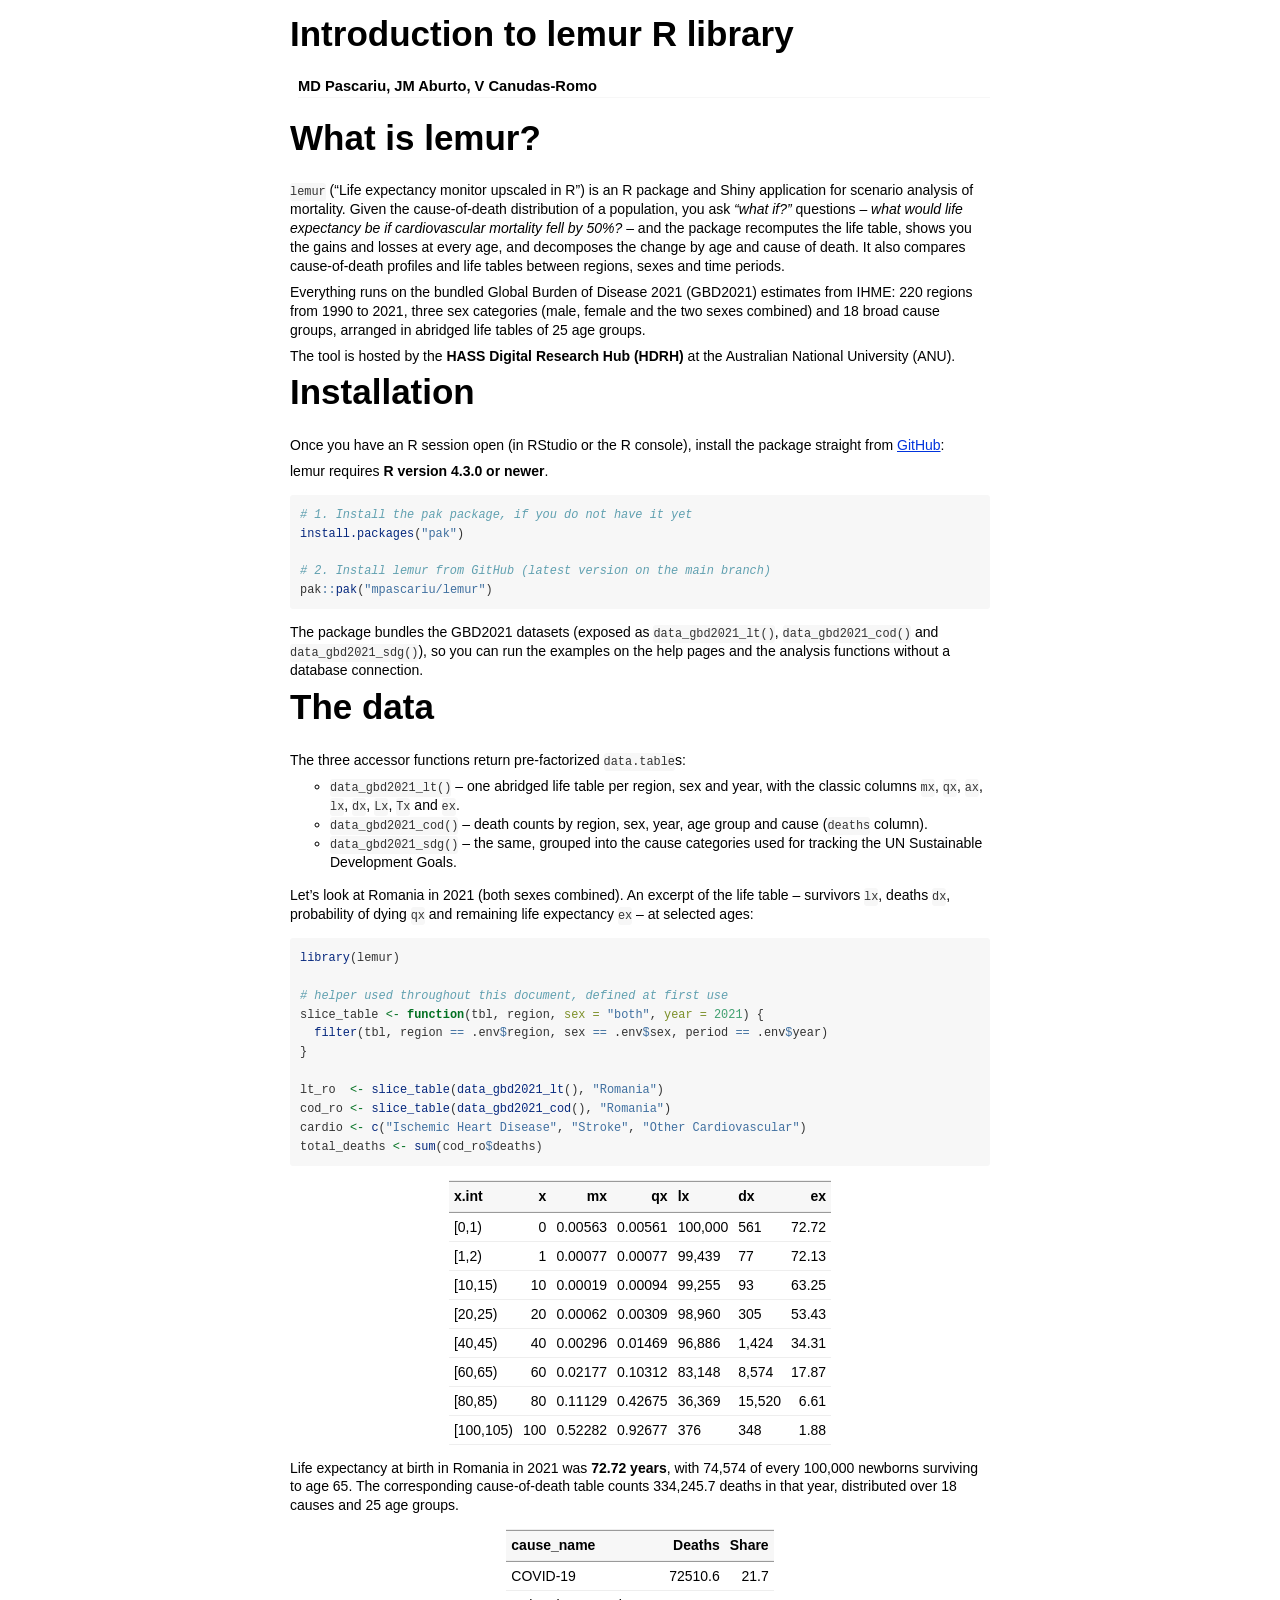
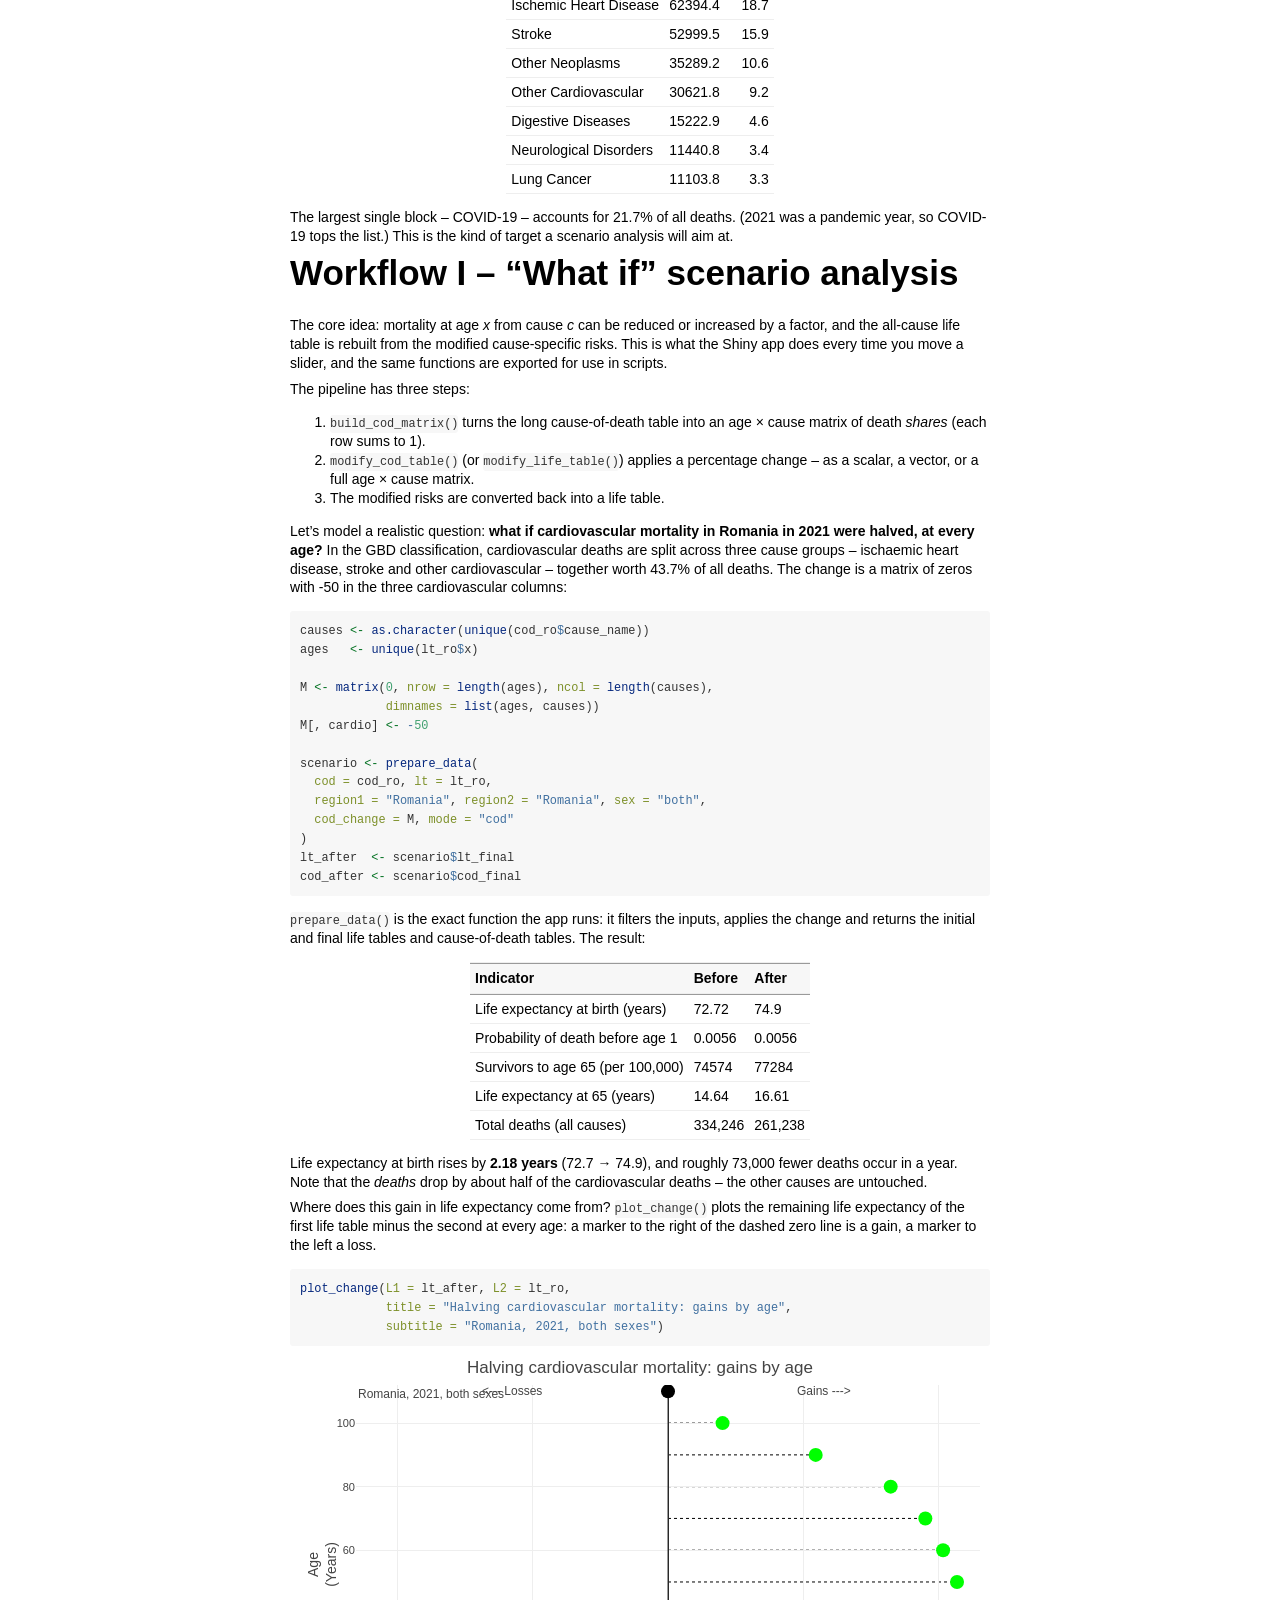
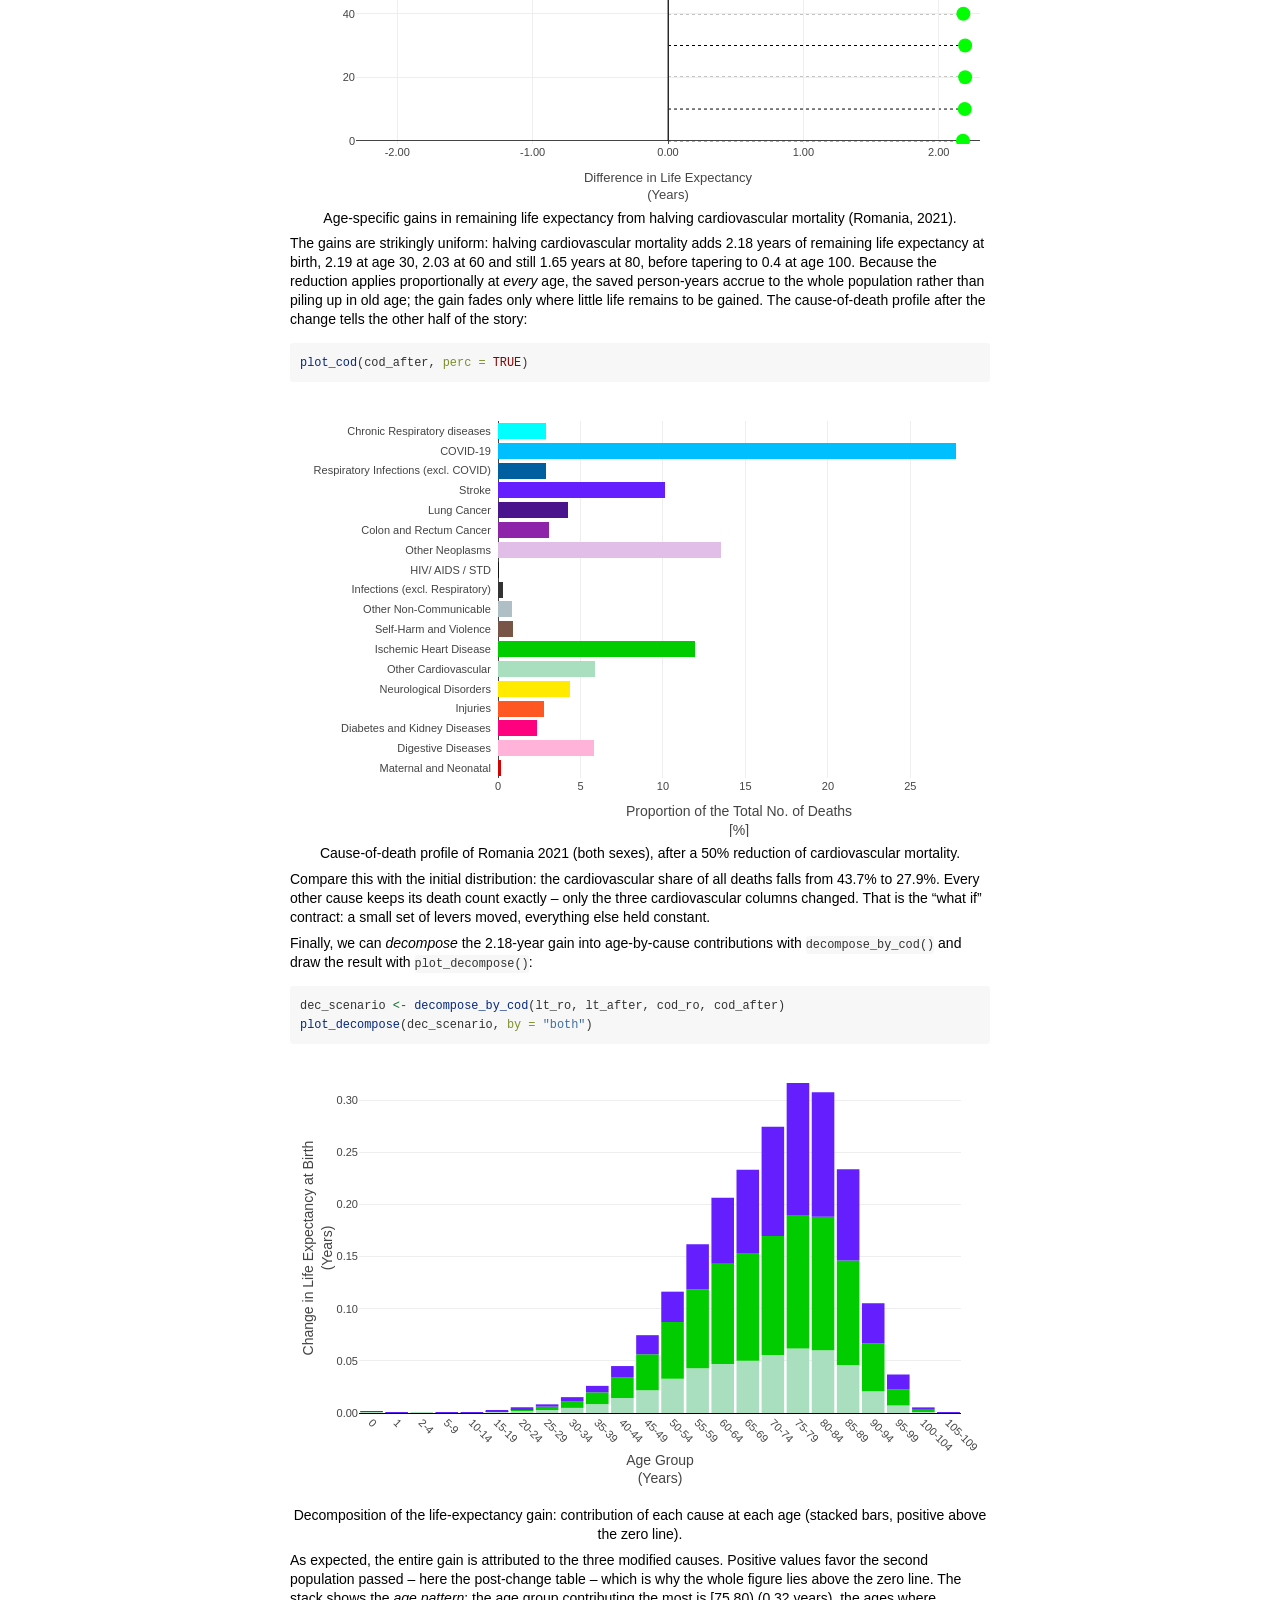
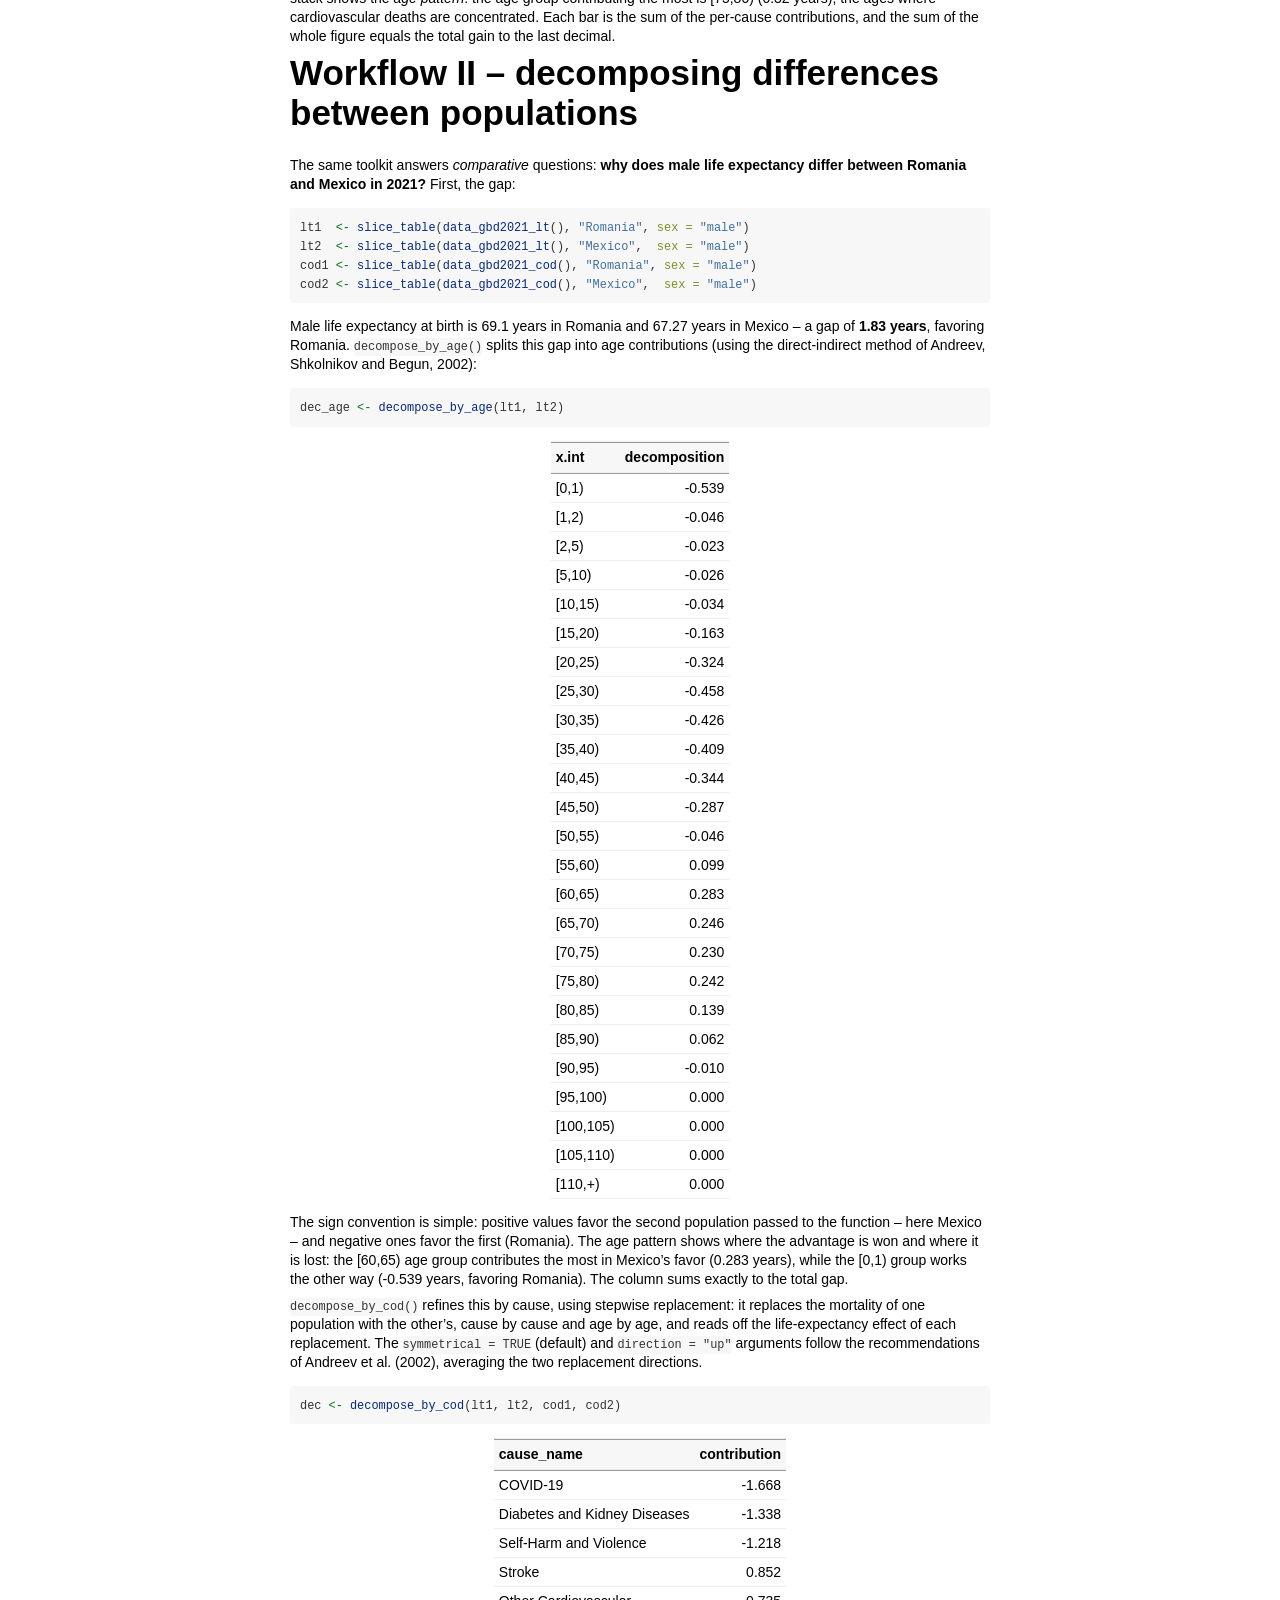
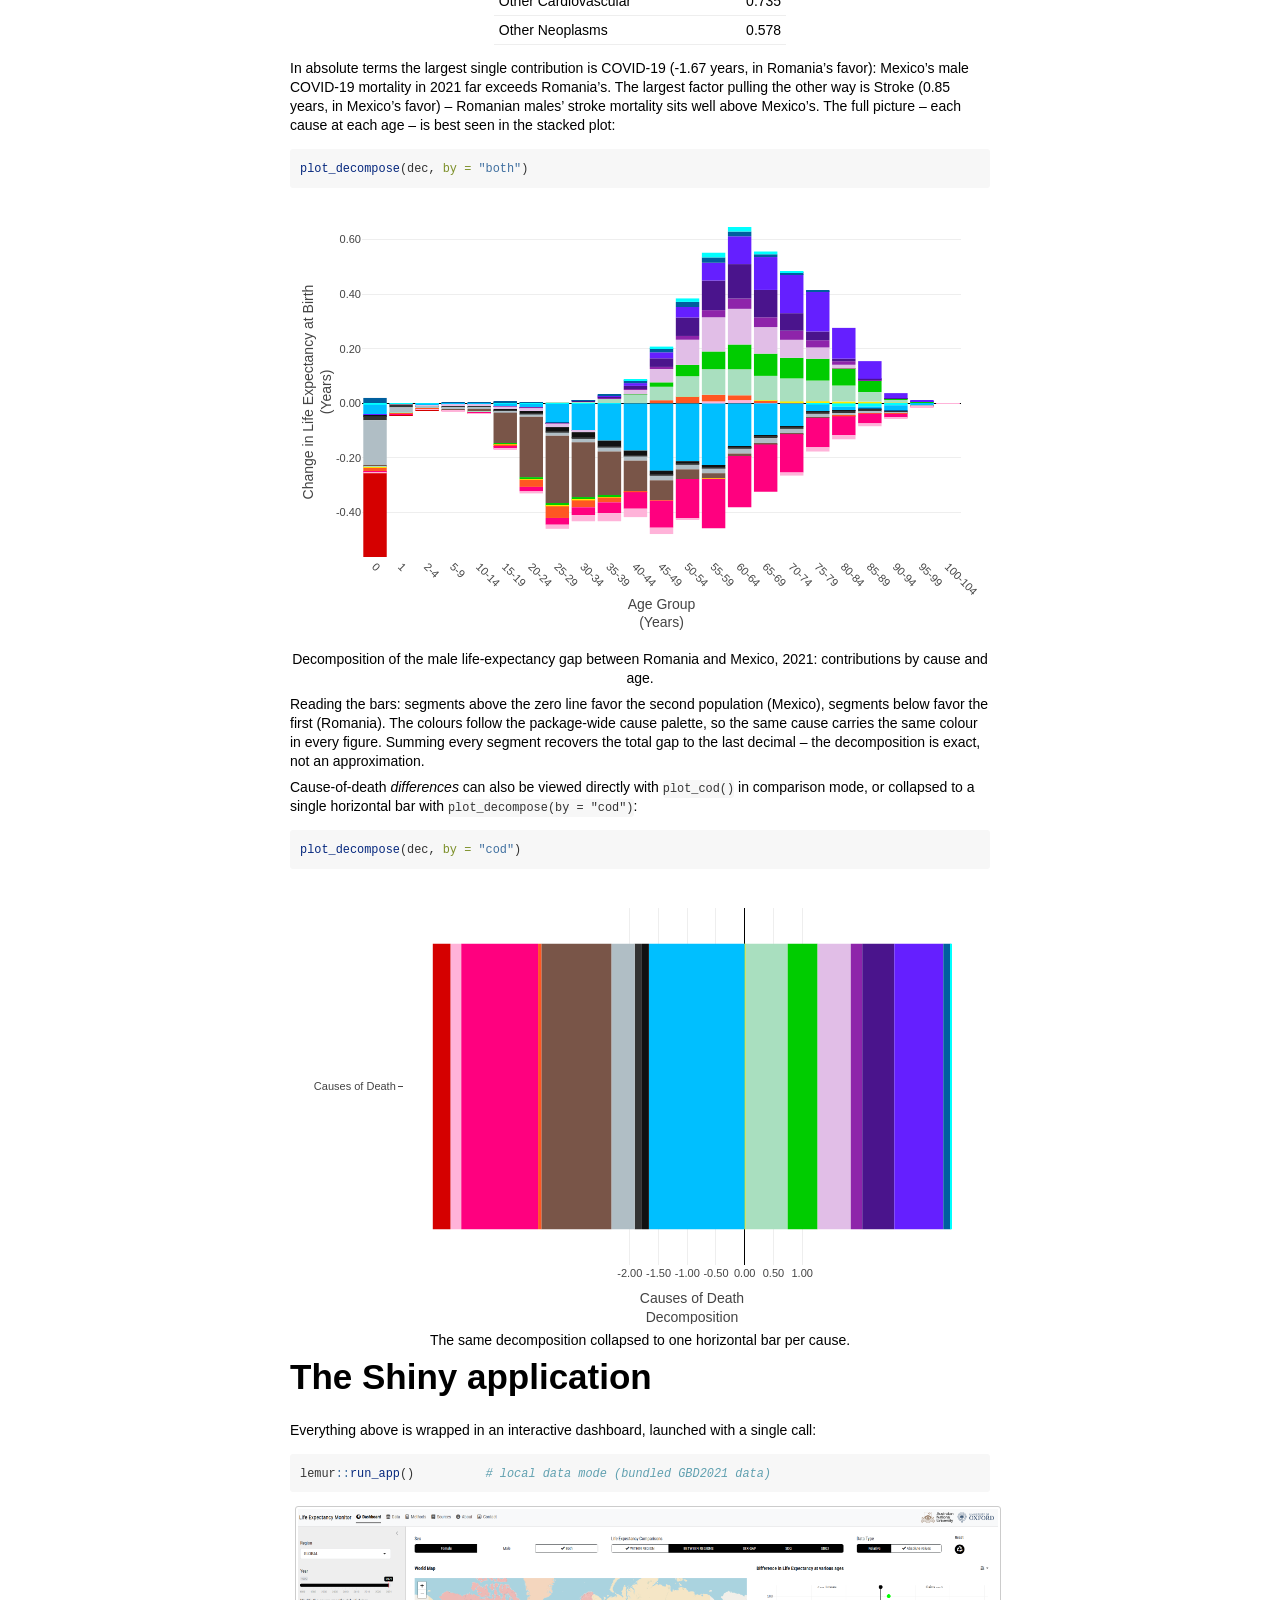
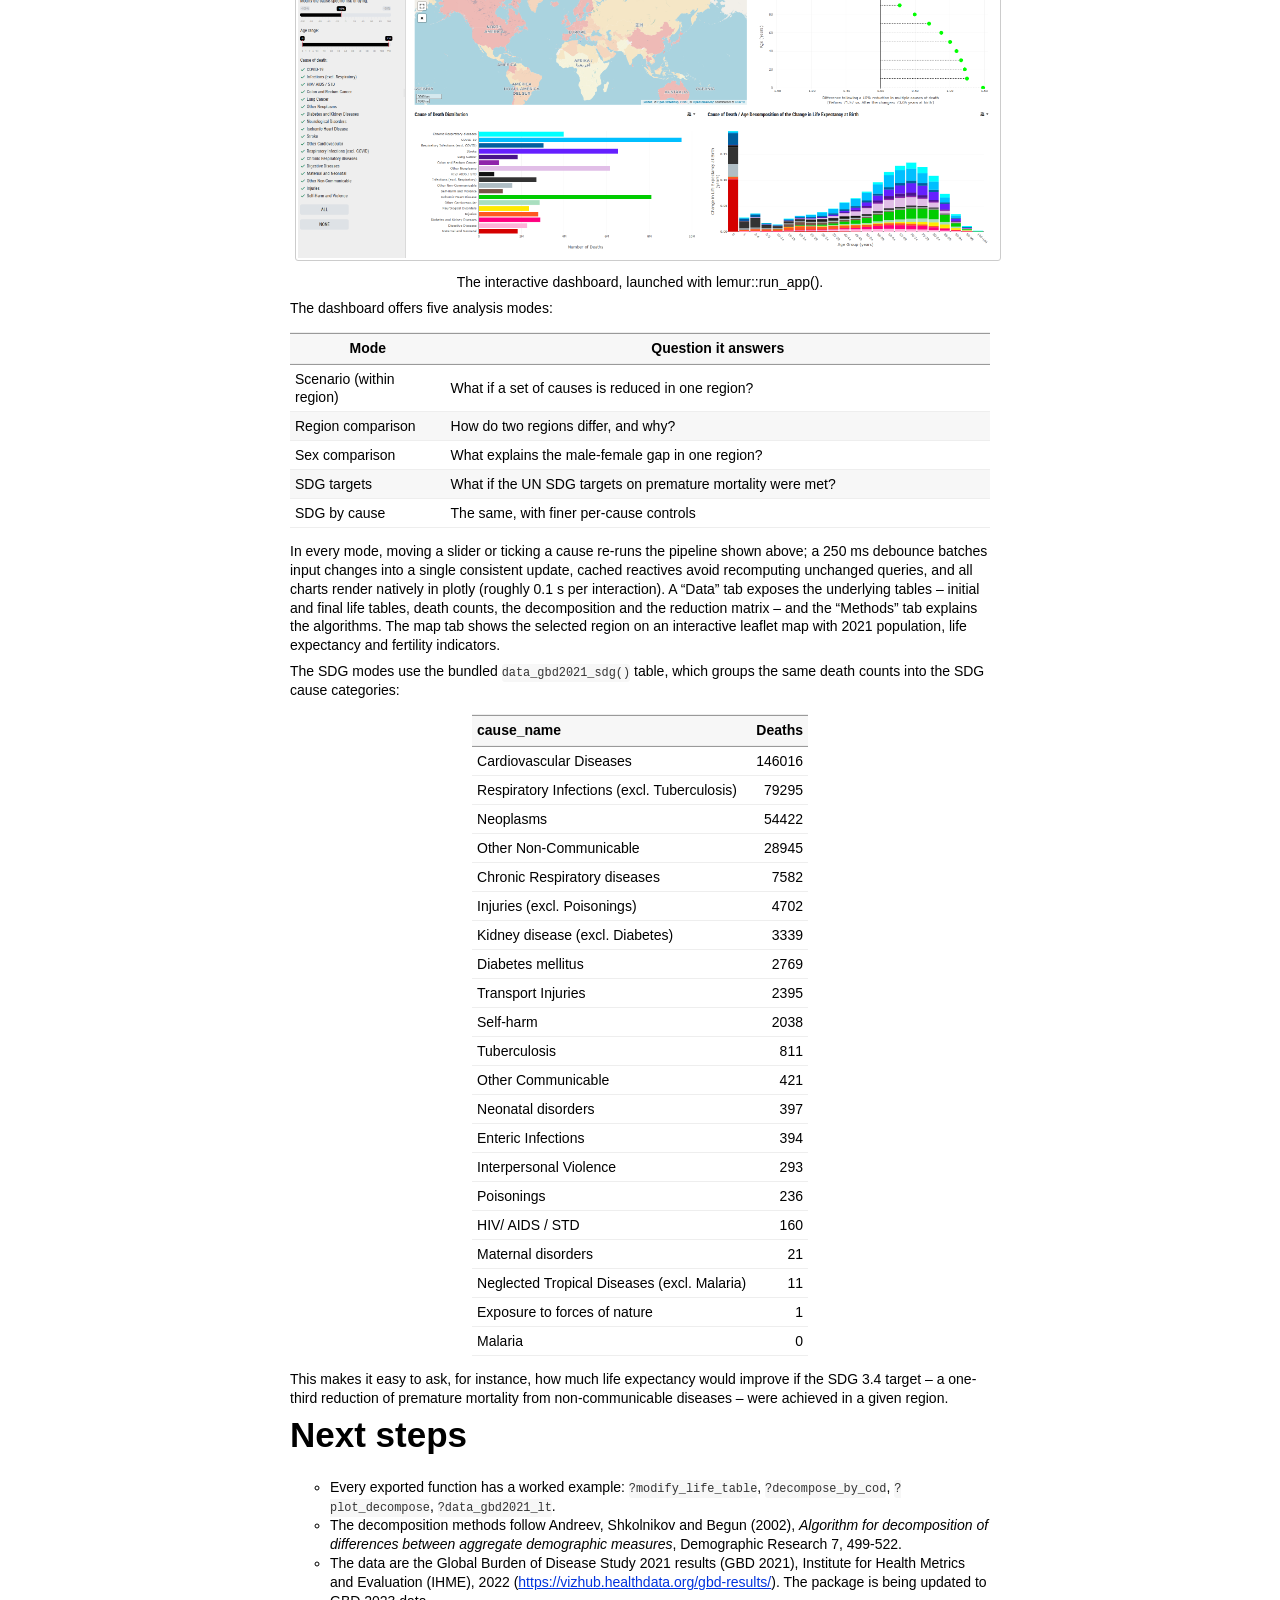
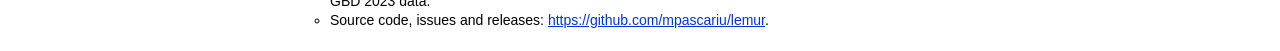
==== docs/index.html @ da5727a3 "v1.8.0 - lemur-intro vignette + GitHub Pages docs, README as landing page" ====
<!DOCTYPE html>

<html>

<head>

<meta charset="utf-8" />
<meta name="generator" content="pandoc" />
<meta http-equiv="X-UA-Compatible" content="IE=EDGE" />

<meta name="viewport" content="width=device-width, initial-scale=1" />

<meta name="author" content="MD Pascariu, JM Aburto, V Canudas-Romo" />


<title>Introduction to lemur R library</title>

<script>// Pandoc 2.9 adds attributes on both header and div. We remove the former (to
// be compatible with the behavior of Pandoc < 2.8).
document.addEventListener('DOMContentLoaded', function(e) {
  var hs = document.querySelectorAll("div.section[class*='level'] > :first-child");
  var i, h, a;
  for (i = 0; i < hs.length; i++) {
    h = hs[i];
    if (!/^h[1-6]$/i.test(h.tagName)) continue;  // it should be a header h1-h6
    a = h.attributes;
    while (a.length > 0) h.removeAttribute(a[0].name);
  }
});
</script>
<style type="text/css">@layer htmltools {
.html-fill-container {
display: flex;
flex-direction: column;

min-height: 0;
min-width: 0;
}
.html-fill-container > .html-fill-item {

flex: 1 1 auto;
min-height: 0;
min-width: 0;
}
.html-fill-container > :not(.html-fill-item) {

flex: 0 0 auto;
}
}
</style>
<script>(function() {
  // If window.HTMLWidgets is already defined, then use it; otherwise create a
  // new object. This allows preceding code to set options that affect the
  // initialization process (though none currently exist).
  window.HTMLWidgets = window.HTMLWidgets || {};

  // See if we're running in a viewer pane. If not, we're in a web browser.
  var viewerMode = window.HTMLWidgets.viewerMode =
      /\bviewer_pane=1\b/.test(window.location);

  // See if we're running in Shiny mode. If not, it's a static document.
  // Note that static widgets can appear in both Shiny and static modes, but
  // obviously, Shiny widgets can only appear in Shiny apps/documents.
  var shinyMode = window.HTMLWidgets.shinyMode =
      typeof(window.Shiny) !== "undefined" && !!window.Shiny.outputBindings;

  // We can't count on jQuery being available, so we implement our own
  // version if necessary.
  function querySelectorAll(scope, selector) {
    if (typeof(jQuery) !== "undefined" && scope instanceof jQuery) {
      return scope.find(selector);
    }
    if (scope.querySelectorAll) {
      return scope.querySelectorAll(selector);
    }
  }

  function asArray(value) {
    if (value === null)
      return [];
    if ($.isArray(value))
      return value;
    return [value];
  }

  // Implement jQuery's extend
  function extend(target /*, ... */) {
    if (arguments.length == 1) {
      return target;
    }
    for (var i = 1; i < arguments.length; i++) {
      var source = arguments[i];
      for (var prop in source) {
        if (source.hasOwnProperty(prop)) {
          target[prop] = source[prop];
        }
      }
    }
    return target;
  }

  // IE8 doesn't support Array.forEach.
  function forEach(values, callback, thisArg) {
    if (values.forEach) {
      values.forEach(callback, thisArg);
    } else {
      for (var i = 0; i < values.length; i++) {
        callback.call(thisArg, values[i], i, values);
      }
    }
  }

  // Replaces the specified method with the return value of funcSource.
  //
  // Note that funcSource should not BE the new method, it should be a function
  // that RETURNS the new method. funcSource receives a single argument that is
  // the overridden method, it can be called from the new method. The overridden
  // method can be called like a regular function, it has the target permanently
  // bound to it so "this" will work correctly.
  function overrideMethod(target, methodName, funcSource) {
    var superFunc = target[methodName] || function() {};
    var superFuncBound = function() {
      return superFunc.apply(target, arguments);
    };
    target[methodName] = funcSource(superFuncBound);
  }

  // Add a method to delegator that, when invoked, calls
  // delegatee.methodName. If there is no such method on
  // the delegatee, but there was one on delegator before
  // delegateMethod was called, then the original version
  // is invoked instead.
  // For example:
  //
  // var a = {
  //   method1: function() { console.log('a1'); }
  //   method2: function() { console.log('a2'); }
  // };
  // var b = {
  //   method1: function() { console.log('b1'); }
  // };
  // delegateMethod(a, b, "method1");
  // delegateMethod(a, b, "method2");
  // a.method1();
  // a.method2();
  //
  // The output would be "b1", "a2".
  function delegateMethod(delegator, delegatee, methodName) {
    var inherited = delegator[methodName];
    delegator[methodName] = function() {
      var target = delegatee;
      var method = delegatee[methodName];

      // The method doesn't exist on the delegatee. Instead,
      // call the method on the delegator, if it exists.
      if (!method) {
        target = delegator;
        method = inherited;
      }

      if (method) {
        return method.apply(target, arguments);
      }
    };
  }

  // Implement a vague facsimilie of jQuery's data method
  function elementData(el, name, value) {
    if (arguments.length == 2) {
      return el["htmlwidget_data_" + name];
    } else if (arguments.length == 3) {
      el["htmlwidget_data_" + name] = value;
      return el;
    } else {
      throw new Error("Wrong number of arguments for elementData: " +
        arguments.length);
    }
  }

  // http://stackoverflow.com/questions/3446170/escape-string-for-use-in-javascript-regex
  function escapeRegExp(str) {
    return str.replace(/[\-\[\]\/\{\}\(\)\*\+\?\.\\\^\$\|]/g, "\\$&");
  }

  function hasClass(el, className) {
    var re = new RegExp("\\b" + escapeRegExp(className) + "\\b");
    return re.test(el.className);
  }

  // elements - array (or array-like object) of HTML elements
  // className - class name to test for
  // include - if true, only return elements with given className;
  //   if false, only return elements *without* given className
  function filterByClass(elements, className, include) {
    var results = [];
    for (var i = 0; i < elements.length; i++) {
      if (hasClass(elements[i], className) == include)
        results.push(elements[i]);
    }
    return results;
  }

  function on(obj, eventName, func) {
    if (obj.addEventListener) {
      obj.addEventListener(eventName, func, false);
    } else if (obj.attachEvent) {
      obj.attachEvent(eventName, func);
    }
  }

  function off(obj, eventName, func) {
    if (obj.removeEventListener)
      obj.removeEventListener(eventName, func, false);
    else if (obj.detachEvent) {
      obj.detachEvent(eventName, func);
    }
  }

  // Translate array of values to top/right/bottom/left, as usual with
  // the "padding" CSS property
  // https://developer.mozilla.org/en-US/docs/Web/CSS/padding
  function unpackPadding(value) {
    if (typeof(value) === "number")
      value = [value];
    if (value.length === 1) {
      return {top: value[0], right: value[0], bottom: value[0], left: value[0]};
    }
    if (value.length === 2) {
      return {top: value[0], right: value[1], bottom: value[0], left: value[1]};
    }
    if (value.length === 3) {
      return {top: value[0], right: value[1], bottom: value[2], left: value[1]};
    }
    if (value.length === 4) {
      return {top: value[0], right: value[1], bottom: value[2], left: value[3]};
    }
  }

  // Convert an unpacked padding object to a CSS value
  function paddingToCss(paddingObj) {
    return paddingObj.top + "px " + paddingObj.right + "px " + paddingObj.bottom + "px " + paddingObj.left + "px";
  }

  // Makes a number suitable for CSS
  function px(x) {
    if (typeof(x) === "number")
      return x + "px";
    else
      return x;
  }

  // Retrieves runtime widget sizing information for an element.
  // The return value is either null, or an object with fill, padding,
  // defaultWidth, defaultHeight fields.
  function sizingPolicy(el) {
    var sizingEl = document.querySelector("script[data-for='" + el.id + "'][type='application/htmlwidget-sizing']");
    if (!sizingEl)
      return null;
    var sp = JSON.parse(sizingEl.textContent || sizingEl.text || "{}");
    if (viewerMode) {
      return sp.viewer;
    } else {
      return sp.browser;
    }
  }

  // @param tasks Array of strings (or falsy value, in which case no-op).
  //   Each element must be a valid JavaScript expression that yields a
  //   function. Or, can be an array of objects with "code" and "data"
  //   properties; in this case, the "code" property should be a string
  //   of JS that's an expr that yields a function, and "data" should be
  //   an object that will be added as an additional argument when that
  //   function is called.
  // @param target The object that will be "this" for each function
  //   execution.
  // @param args Array of arguments to be passed to the functions. (The
  //   same arguments will be passed to all functions.)
  function evalAndRun(tasks, target, args) {
    if (tasks) {
      forEach(tasks, function(task) {
        var theseArgs = args;
        if (typeof(task) === "object") {
          theseArgs = theseArgs.concat([task.data]);
          task = task.code;
        }
        var taskFunc = tryEval(task);
        if (typeof(taskFunc) !== "function") {
          throw new Error("Task must be a function! Source:\n" + task);
        }
        taskFunc.apply(target, theseArgs);
      });
    }
  }

  // Attempt eval() both with and without enclosing in parentheses.
  // Note that enclosing coerces a function declaration into
  // an expression that eval() can parse
  // (otherwise, a SyntaxError is thrown)
  function tryEval(code) {
    var result = null;
    try {
      result = eval("(" + code + ")");
    } catch(error) {
      if (!(error instanceof SyntaxError)) {
        throw error;
      }
      try {
        result = eval(code);
      } catch(e) {
        if (e instanceof SyntaxError) {
          throw error;
        } else {
          throw e;
        }
      }
    }
    return result;
  }

  function initSizing(el) {
    var sizing = sizingPolicy(el);
    if (!sizing)
      return;

    var cel = document.getElementById("htmlwidget_container");
    if (!cel)
      return;

    if (typeof(sizing.padding) !== "undefined") {
      document.body.style.margin = "0";
      document.body.style.padding = paddingToCss(unpackPadding(sizing.padding));
    }

    if (sizing.fill) {
      document.body.style.overflow = "hidden";
      document.body.style.width = "100%";
      document.body.style.height = "100%";
      document.documentElement.style.width = "100%";
      document.documentElement.style.height = "100%";
      cel.style.position = "absolute";
      var pad = unpackPadding(sizing.padding);
      cel.style.top = pad.top + "px";
      cel.style.right = pad.right + "px";
      cel.style.bottom = pad.bottom + "px";
      cel.style.left = pad.left + "px";
      el.style.width = "100%";
      el.style.height = "100%";

      return {
        getWidth: function() { return cel.getBoundingClientRect().width; },
        getHeight: function() { return cel.getBoundingClientRect().height; }
      };

    } else {
      el.style.width = px(sizing.width);
      el.style.height = px(sizing.height);

      return {
        getWidth: function() { return cel.getBoundingClientRect().width; },
        getHeight: function() { return cel.getBoundingClientRect().height; }
      };
    }
  }

  // Default implementations for methods
  var defaults = {
    find: function(scope) {
      return querySelectorAll(scope, "." + this.name);
    },
    renderError: function(el, err) {
      var $el = $(el);

      this.clearError(el);

      // Add all these error classes, as Shiny does
      var errClass = "shiny-output-error";
      if (err.type !== null) {
        // use the classes of the error condition as CSS class names
        errClass = errClass + " " + $.map(asArray(err.type), function(type) {
          return errClass + "-" + type;
        }).join(" ");
      }
      errClass = errClass + " htmlwidgets-error";

      // Is el inline or block? If inline or inline-block, just display:none it
      // and add an inline error.
      var display = $el.css("display");
      $el.data("restore-display-mode", display);

      if (display === "inline" || display === "inline-block") {
        $el.hide();
        if (err.message !== "") {
          var errorSpan = $("<span>").addClass(errClass);
          errorSpan.text(err.message);
          $el.after(errorSpan);
        }
      } else if (display === "block") {
        // If block, add an error just after the el, set visibility:none on the
        // el, and position the error to be on top of the el.
        // Mark it with a unique ID and CSS class so we can remove it later.
        $el.css("visibility", "hidden");
        if (err.message !== "") {
          var errorDiv = $("<div>").addClass(errClass).css("position", "absolute")
            .css("top", el.offsetTop)
            .css("left", el.offsetLeft)
            // setting width can push out the page size, forcing otherwise
            // unnecessary scrollbars to appear and making it impossible for
            // the element to shrink; so use max-width instead
            .css("maxWidth", el.offsetWidth)
            .css("height", el.offsetHeight);
          errorDiv.text(err.message);
          $el.after(errorDiv);

          // Really dumb way to keep the size/position of the error in sync with
          // the parent element as the window is resized or whatever.
          var intId = setInterval(function() {
            if (!errorDiv[0].parentElement) {
              clearInterval(intId);
              return;
            }
            errorDiv
              .css("top", el.offsetTop)
              .css("left", el.offsetLeft)
              .css("maxWidth", el.offsetWidth)
              .css("height", el.offsetHeight);
          }, 500);
        }
      }
    },
    clearError: function(el) {
      var $el = $(el);
      var display = $el.data("restore-display-mode");
      $el.data("restore-display-mode", null);

      if (display === "inline" || display === "inline-block") {
        if (display)
          $el.css("display", display);
        $(el.nextSibling).filter(".htmlwidgets-error").remove();
      } else if (display === "block"){
        $el.css("visibility", "inherit");
        $(el.nextSibling).filter(".htmlwidgets-error").remove();
      }
    },
    sizing: {}
  };

  // Called by widget bindings to register a new type of widget. The definition
  // object can contain the following properties:
  // - name (required) - A string indicating the binding name, which will be
  //   used by default as the CSS classname to look for.
  // - initialize (optional) - A function(el) that will be called once per
  //   widget element; if a value is returned, it will be passed as the third
  //   value to renderValue.
  // - renderValue (required) - A function(el, data, initValue) that will be
  //   called with data. Static contexts will cause this to be called once per
  //   element; Shiny apps will cause this to be called multiple times per
  //   element, as the data changes.
  window.HTMLWidgets.widget = function(definition) {
    if (!definition.name) {
      throw new Error("Widget must have a name");
    }
    if (!definition.type) {
      throw new Error("Widget must have a type");
    }
    // Currently we only support output widgets
    if (definition.type !== "output") {
      throw new Error("Unrecognized widget type '" + definition.type + "'");
    }
    // TODO: Verify that .name is a valid CSS classname

    // Support new-style instance-bound definitions. Old-style class-bound
    // definitions have one widget "object" per widget per type/class of
    // widget; the renderValue and resize methods on such widget objects
    // take el and instance arguments, because the widget object can't
    // store them. New-style instance-bound definitions have one widget
    // object per widget instance; the definition that's passed in doesn't
    // provide renderValue or resize methods at all, just the single method
    //   factory(el, width, height)
    // which returns an object that has renderValue(x) and resize(w, h).
    // This enables a far more natural programming style for the widget
    // author, who can store per-instance state using either OO-style
    // instance fields or functional-style closure variables (I guess this
    // is in contrast to what can only be called C-style pseudo-OO which is
    // what we required before).
    if (definition.factory) {
      definition = createLegacyDefinitionAdapter(definition);
    }

    if (!definition.renderValue) {
      throw new Error("Widget must have a renderValue function");
    }

    // For static rendering (non-Shiny), use a simple widget registration
    // scheme. We also use this scheme for Shiny apps/documents that also
    // contain static widgets.
    window.HTMLWidgets.widgets = window.HTMLWidgets.widgets || [];
    // Merge defaults into the definition; don't mutate the original definition.
    var staticBinding = extend({}, defaults, definition);
    overrideMethod(staticBinding, "find", function(superfunc) {
      return function(scope) {
        var results = superfunc(scope);
        // Filter out Shiny outputs, we only want the static kind
        return filterByClass(results, "html-widget-output", false);
      };
    });
    window.HTMLWidgets.widgets.push(staticBinding);

    if (shinyMode) {
      // Shiny is running. Register the definition with an output binding.
      // The definition itself will not be the output binding, instead
      // we will make an output binding object that delegates to the
      // definition. This is because we foolishly used the same method
      // name (renderValue) for htmlwidgets definition and Shiny bindings
      // but they actually have quite different semantics (the Shiny
      // bindings receive data that includes lots of metadata that it
      // strips off before calling htmlwidgets renderValue). We can't
      // just ignore the difference because in some widgets it's helpful
      // to call this.renderValue() from inside of resize(), and if
      // we're not delegating, then that call will go to the Shiny
      // version instead of the htmlwidgets version.

      // Merge defaults with definition, without mutating either.
      var bindingDef = extend({}, defaults, definition);

      // This object will be our actual Shiny binding.
      var shinyBinding = new Shiny.OutputBinding();

      // With a few exceptions, we'll want to simply use the bindingDef's
      // version of methods if they are available, otherwise fall back to
      // Shiny's defaults. NOTE: If Shiny's output bindings gain additional
      // methods in the future, and we want them to be overrideable by
      // HTMLWidget binding definitions, then we'll need to add them to this
      // list.
      delegateMethod(shinyBinding, bindingDef, "getId");
      delegateMethod(shinyBinding, bindingDef, "onValueChange");
      delegateMethod(shinyBinding, bindingDef, "onValueError");
      delegateMethod(shinyBinding, bindingDef, "renderError");
      delegateMethod(shinyBinding, bindingDef, "clearError");
      delegateMethod(shinyBinding, bindingDef, "showProgress");

      // The find, renderValue, and resize are handled differently, because we
      // want to actually decorate the behavior of the bindingDef methods.

      shinyBinding.find = function(scope) {
        var results = bindingDef.find(scope);

        // Only return elements that are Shiny outputs, not static ones
        var dynamicResults = results.filter(".html-widget-output");

        // It's possible that whatever caused Shiny to think there might be
        // new dynamic outputs, also caused there to be new static outputs.
        // Since there might be lots of different htmlwidgets bindings, we
        // schedule execution for later--no need to staticRender multiple
        // times.
        if (results.length !== dynamicResults.length)
          scheduleStaticRender();

        return dynamicResults;
      };

      // Wrap renderValue to handle initialization, which unfortunately isn't
      // supported natively by Shiny at the time of this writing.

      shinyBinding.renderValue = function(el, data) {
        Shiny.renderDependencies(data.deps);
        // Resolve strings marked as javascript literals to objects
        if (!(data.evals instanceof Array)) data.evals = [data.evals];
        for (var i = 0; data.evals && i < data.evals.length; i++) {
          window.HTMLWidgets.evaluateStringMember(data.x, data.evals[i]);
        }
        if (!bindingDef.renderOnNullValue) {
          if (data.x === null) {
            el.style.visibility = "hidden";
            return;
          } else {
            el.style.visibility = "inherit";
          }
        }
        if (!elementData(el, "initialized")) {
          initSizing(el);

          elementData(el, "initialized", true);
          if (bindingDef.initialize) {
            var rect = el.getBoundingClientRect();
            var result = bindingDef.initialize(el, rect.width, rect.height);
            elementData(el, "init_result", result);
          }
        }
        bindingDef.renderValue(el, data.x, elementData(el, "init_result"));
        evalAndRun(data.jsHooks.render, elementData(el, "init_result"), [el, data.x]);
      };

      // Only override resize if bindingDef implements it
      if (bindingDef.resize) {
        shinyBinding.resize = function(el, width, height) {
          // Shiny can call resize before initialize/renderValue have been
          // called, which doesn't make sense for widgets.
          if (elementData(el, "initialized")) {
            bindingDef.resize(el, width, height, elementData(el, "init_result"));
          }
        };
      }

      Shiny.outputBindings.register(shinyBinding, bindingDef.name);
    }
  };

  var scheduleStaticRenderTimerId = null;
  function scheduleStaticRender() {
    if (!scheduleStaticRenderTimerId) {
      scheduleStaticRenderTimerId = setTimeout(function() {
        scheduleStaticRenderTimerId = null;
        window.HTMLWidgets.staticRender();
      }, 1);
    }
  }

  // Render static widgets after the document finishes loading
  // Statically render all elements that are of this widget's class
  window.HTMLWidgets.staticRender = function() {
    var bindings = window.HTMLWidgets.widgets || [];
    forEach(bindings, function(binding) {
      var matches = binding.find(document.documentElement);
      forEach(matches, function(el) {
        var sizeObj = initSizing(el, binding);

        var getSize = function(el) {
          if (sizeObj) {
            return {w: sizeObj.getWidth(), h: sizeObj.getHeight()}
          } else {
            var rect = el.getBoundingClientRect();
            return {w: rect.width, h: rect.height}
          }
        };

        if (hasClass(el, "html-widget-static-bound"))
          return;
        el.className = el.className + " html-widget-static-bound";

        var initResult;
        if (binding.initialize) {
          var size = getSize(el);
          initResult = binding.initialize(el, size.w, size.h);
          elementData(el, "init_result", initResult);
        }

        if (binding.resize) {
          var lastSize = getSize(el);
          var resizeHandler = function(e) {
            var size = getSize(el);
            if (size.w === 0 && size.h === 0)
              return;
            if (size.w === lastSize.w && size.h === lastSize.h)
              return;
            lastSize = size;
            binding.resize(el, size.w, size.h, initResult);
          };

          on(window, "resize", resizeHandler);

          // This is needed for cases where we're running in a Shiny
          // app, but the widget itself is not a Shiny output, but
          // rather a simple static widget. One example of this is
          // an rmarkdown document that has runtime:shiny and widget
          // that isn't in a render function. Shiny only knows to
          // call resize handlers for Shiny outputs, not for static
          // widgets, so we do it ourselves.
          if (window.jQuery) {
            window.jQuery(document).on(
              "shown.htmlwidgets shown.bs.tab.htmlwidgets shown.bs.collapse.htmlwidgets",
              resizeHandler
            );
            window.jQuery(document).on(
              "hidden.htmlwidgets hidden.bs.tab.htmlwidgets hidden.bs.collapse.htmlwidgets",
              resizeHandler
            );
          }

          // This is needed for the specific case of ioslides, which
          // flips slides between display:none and display:block.
          // Ideally we would not have to have ioslide-specific code
          // here, but rather have ioslides raise a generic event,
          // but the rmarkdown package just went to CRAN so the
          // window to getting that fixed may be long.
          if (window.addEventListener) {
            // It's OK to limit this to window.addEventListener
            // browsers because ioslides itself only supports
            // such browsers.
            on(document, "slideenter", resizeHandler);
            on(document, "slideleave", resizeHandler);
          }
        }

        var scriptData = document.querySelector("script[data-for='" + el.id + "'][type='application/json']");
        if (scriptData) {
          var data = JSON.parse(scriptData.textContent || scriptData.text);
          // Resolve strings marked as javascript literals to objects
          if (!(data.evals instanceof Array)) data.evals = [data.evals];
          for (var k = 0; data.evals && k < data.evals.length; k++) {
            window.HTMLWidgets.evaluateStringMember(data.x, data.evals[k]);
          }
          binding.renderValue(el, data.x, initResult);
          evalAndRun(data.jsHooks.render, initResult, [el, data.x]);
        }
      });
    });

    invokePostRenderHandlers();
  }


  function has_jQuery3() {
    if (!window.jQuery) {
      return false;
    }
    var $version = window.jQuery.fn.jquery;
    var $major_version = parseInt($version.split(".")[0]);
    return $major_version >= 3;
  }

  /*
  / Shiny 1.4 bumped jQuery from 1.x to 3.x which means jQuery's
  / on-ready handler (i.e., $(fn)) is now asyncronous (i.e., it now
  / really means $(setTimeout(fn)).
  / https://jquery.com/upgrade-guide/3.0/#breaking-change-document-ready-handlers-are-now-asynchronous
  /
  / Since Shiny uses $() to schedule initShiny, shiny>=1.4 calls initShiny
  / one tick later than it did before, which means staticRender() is
  / called renderValue() earlier than (advanced) widget authors might be expecting.
  / https://github.com/rstudio/shiny/issues/2630
  /
  / For a concrete example, leaflet has some methods (e.g., updateBounds)
  / which reference Shiny methods registered in initShiny (e.g., setInputValue).
  / Since leaflet is privy to this life-cycle, it knows to use setTimeout() to
  / delay execution of those methods (until Shiny methods are ready)
  / https://github.com/rstudio/leaflet/blob/18ec981/javascript/src/index.js#L266-L268
  /
  / Ideally widget authors wouldn't need to use this setTimeout() hack that
  / leaflet uses to call Shiny methods on a staticRender(). In the long run,
  / the logic initShiny should be broken up so that method registration happens
  / right away, but binding happens later.
  */
  function maybeStaticRenderLater() {
    if (shinyMode && has_jQuery3()) {
      window.jQuery(window.HTMLWidgets.staticRender);
    } else {
      window.HTMLWidgets.staticRender();
    }
  }

  if (document.addEventListener) {
    document.addEventListener("DOMContentLoaded", function() {
      document.removeEventListener("DOMContentLoaded", arguments.callee, false);
      maybeStaticRenderLater();
    }, false);
  } else if (document.attachEvent) {
    document.attachEvent("onreadystatechange", function() {
      if (document.readyState === "complete") {
        document.detachEvent("onreadystatechange", arguments.callee);
        maybeStaticRenderLater();
      }
    });
  }


  window.HTMLWidgets.getAttachmentUrl = function(depname, key) {
    // If no key, default to the first item
    if (typeof(key) === "undefined")
      key = 1;

    var link = document.getElementById(depname + "-" + key + "-attachment");
    if (!link) {
      throw new Error("Attachment " + depname + "/" + key + " not found in document");
    }
    return link.getAttribute("href");
  };

  window.HTMLWidgets.dataframeToD3 = function(df) {
    var names = [];
    var length;
    for (var name in df) {
        if (df.hasOwnProperty(name))
            names.push(name);
        if (typeof(df[name]) !== "object" || typeof(df[name].length) === "undefined") {
            throw new Error("All fields must be arrays");
        } else if (typeof(length) !== "undefined" && length !== df[name].length) {
            throw new Error("All fields must be arrays of the same length");
        }
        length = df[name].length;
    }
    var results = [];
    var item;
    for (var row = 0; row < length; row++) {
        item = {};
        for (var col = 0; col < names.length; col++) {
            item[names[col]] = df[names[col]][row];
        }
        results.push(item);
    }
    return results;
  };

  window.HTMLWidgets.transposeArray2D = function(array) {
      if (array.length === 0) return array;
      var newArray = array[0].map(function(col, i) {
          return array.map(function(row) {
              return row[i]
          })
      });
      return newArray;
  };
  // Split value at splitChar, but allow splitChar to be escaped
  // using escapeChar. Any other characters escaped by escapeChar
  // will be included as usual (including escapeChar itself).
  function splitWithEscape(value, splitChar, escapeChar) {
    var results = [];
    var escapeMode = false;
    var currentResult = "";
    for (var pos = 0; pos < value.length; pos++) {
      if (!escapeMode) {
        if (value[pos] === splitChar) {
          results.push(currentResult);
          currentResult = "";
        } else if (value[pos] === escapeChar) {
          escapeMode = true;
        } else {
          currentResult += value[pos];
        }
      } else {
        currentResult += value[pos];
        escapeMode = false;
      }
    }
    if (currentResult !== "") {
      results.push(currentResult);
    }
    return results;
  }
  // Function authored by Yihui/JJ Allaire
  window.HTMLWidgets.evaluateStringMember = function(o, member) {
    var parts = splitWithEscape(member, '.', '\\');
    for (var i = 0, l = parts.length; i < l; i++) {
      var part = parts[i];
      // part may be a character or 'numeric' member name
      if (o !== null && typeof o === "object" && part in o) {
        if (i == (l - 1)) { // if we are at the end of the line then evalulate
          if (typeof o[part] === "string")
            o[part] = tryEval(o[part]);
        } else { // otherwise continue to next embedded object
          o = o[part];
        }
      }
    }
  };

  // Retrieve the HTMLWidget instance (i.e. the return value of an
  // HTMLWidget binding's initialize() or factory() function)
  // associated with an element, or null if none.
  window.HTMLWidgets.getInstance = function(el) {
    return elementData(el, "init_result");
  };

  // Finds the first element in the scope that matches the selector,
  // and returns the HTMLWidget instance (i.e. the return value of
  // an HTMLWidget binding's initialize() or factory() function)
  // associated with that element, if any. If no element matches the
  // selector, or the first matching element has no HTMLWidget
  // instance associated with it, then null is returned.
  //
  // The scope argument is optional, and defaults to window.document.
  window.HTMLWidgets.find = function(scope, selector) {
    if (arguments.length == 1) {
      selector = scope;
      scope = document;
    }

    var el = scope.querySelector(selector);
    if (el === null) {
      return null;
    } else {
      return window.HTMLWidgets.getInstance(el);
    }
  };

  // Finds all elements in the scope that match the selector, and
  // returns the HTMLWidget instances (i.e. the return values of
  // an HTMLWidget binding's initialize() or factory() function)
  // associated with the elements, in an array. If elements that
  // match the selector don't have an associated HTMLWidget
  // instance, the returned array will contain nulls.
  //
  // The scope argument is optional, and defaults to window.document.
  window.HTMLWidgets.findAll = function(scope, selector) {
    if (arguments.length == 1) {
      selector = scope;
      scope = document;
    }

    var nodes = scope.querySelectorAll(selector);
    var results = [];
    for (var i = 0; i < nodes.length; i++) {
      results.push(window.HTMLWidgets.getInstance(nodes[i]));
    }
    return results;
  };

  var postRenderHandlers = [];
  function invokePostRenderHandlers() {
    while (postRenderHandlers.length) {
      var handler = postRenderHandlers.shift();
      if (handler) {
        handler();
      }
    }
  }

  // Register the given callback function to be invoked after the
  // next time static widgets are rendered.
  window.HTMLWidgets.addPostRenderHandler = function(callback) {
    postRenderHandlers.push(callback);
  };

  // Takes a new-style instance-bound definition, and returns an
  // old-style class-bound definition. This saves us from having
  // to rewrite all the logic in this file to accomodate both
  // types of definitions.
  function createLegacyDefinitionAdapter(defn) {
    var result = {
      name: defn.name,
      type: defn.type,
      initialize: function(el, width, height) {
        return defn.factory(el, width, height);
      },
      renderValue: function(el, x, instance) {
        return instance.renderValue(x);
      },
      resize: function(el, width, height, instance) {
        return instance.resize(width, height);
      }
    };

    if (defn.find)
      result.find = defn.find;
    if (defn.renderError)
      result.renderError = defn.renderError;
    if (defn.clearError)
      result.clearError = defn.clearError;

    return result;
  }
})();
</script>
<script>
HTMLWidgets.widget({
  name: "plotly",
  type: "output",

  initialize: function(el, width, height) {
    return {};
  },

  resize: function(el, width, height, instance) {
    if (instance.autosize) {
      var width = instance.width || width;
      var height = instance.height || height;
      Plotly.relayout(el.id, {width: width, height: height});
    }
  },  
  
  renderValue: function(el, x, instance) {
    
    // Plotly.relayout() mutates the plot input object, so make sure to 
    // keep a reference to the user-supplied width/height *before*
    // we call Plotly.plot();
    var lay = x.layout || {};
    instance.width = lay.width;
    instance.height = lay.height;
    instance.autosize = lay.autosize || true;
    
    /* 
    / 'inform the world' about highlighting options this is so other
    / crosstalk libraries have a chance to respond to special settings 
    / such as persistent selection. 
    / AFAIK, leaflet is the only library with such intergration
    / https://github.com/rstudio/leaflet/pull/346/files#diff-ad0c2d51ce5fdf8c90c7395b102f4265R154
    */
    var ctConfig = crosstalk.var('plotlyCrosstalkOpts').set(x.highlight);
      
    if (typeof(window) !== "undefined") {
      // make sure plots don't get created outside the network (for on-prem)
      window.PLOTLYENV = window.PLOTLYENV || {};
      window.PLOTLYENV.BASE_URL = x.base_url;
      
      // Enable persistent selection when shift key is down
      // https://stackoverflow.com/questions/1828613/check-if-a-key-is-down
      var persistOnShift = function(e) {
        if (!e) window.event;
        if (e.shiftKey) { 
          x.highlight.persistent = true; 
          x.highlight.persistentShift = true;
        } else {
          x.highlight.persistent = false; 
          x.highlight.persistentShift = false;
        }
      };
      
      // Only relevant if we haven't forced persistent mode at command line
      if (!x.highlight.persistent) {
        window.onmousemove = persistOnShift;
      }
    }

    var graphDiv = document.getElementById(el.id);
    
    // TODO: move the control panel injection strategy inside here...
    HTMLWidgets.addPostRenderHandler(function() {
      
      // lower the z-index of the modebar to prevent it from highjacking hover
      // (TODO: do this via CSS?)
      // https://github.com/ropensci/plotly/issues/956
      // https://www.w3schools.com/jsref/prop_style_zindex.asp
      var modebars = document.querySelectorAll(".js-plotly-plot .plotly .modebar");
      for (var i = 0; i < modebars.length; i++) {
        modebars[i].style.zIndex = 1;
      }
    });
      
      // inject a "control panel" holding selectize/dynamic color widget(s)
    if ((x.selectize || x.highlight.dynamic) && !instance.plotly) {
      var flex = document.createElement("div");
      flex.class = "plotly-crosstalk-control-panel";
      flex.style = "display: flex; flex-wrap: wrap";
      
      // inject the colourpicker HTML container into the flexbox
      if (x.highlight.dynamic) {
        var pickerDiv = document.createElement("div");
        
        var pickerInput = document.createElement("input");
        pickerInput.id = el.id + "-colourpicker";
        pickerInput.placeholder = "asdasd";
        
        var pickerLabel = document.createElement("label");
        pickerLabel.for = pickerInput.id;
        pickerLabel.innerHTML = "Brush color&nbsp;&nbsp;";
        
        pickerDiv.appendChild(pickerLabel);
        pickerDiv.appendChild(pickerInput);
        flex.appendChild(pickerDiv);
      }
      
      // inject selectize HTML containers (one for every crosstalk group)
      if (x.selectize) {
        var ids = Object.keys(x.selectize);
        
        for (var i = 0; i < ids.length; i++) {
          var container = document.createElement("div");
          container.id = ids[i];
          container.style = "width: 80%; height: 10%";
          container.class = "form-group crosstalk-input-plotly-highlight";
          
          var label = document.createElement("label");
          label.for = ids[i];
          label.innerHTML = x.selectize[ids[i]].group;
          label.class = "control-label";
          
          var selectDiv = document.createElement("div");
          var select = document.createElement("select");
          select.multiple = true;
          
          selectDiv.appendChild(select);
          container.appendChild(label);
          container.appendChild(selectDiv);
          flex.appendChild(container);
        }
      }
      
      // finally, insert the flexbox inside the htmlwidget container,
      // but before the plotly graph div
      graphDiv.parentElement.insertBefore(flex, graphDiv);
      
      if (x.highlight.dynamic) {
        var picker = $("#" + pickerInput.id);
        var colors = x.highlight.color || [];
        // TODO: let users specify options?
        var opts = {
          value: colors[0],
          showColour: "both",
          palette: "limited",
          allowedCols: colors.join(" "),
          width: "20%",
          height: "10%"
        };
        picker.colourpicker({changeDelay: 0});
        picker.colourpicker("settings", opts);
        picker.colourpicker("value", opts.value);
        // inform crosstalk about a change in the current selection colour
        var grps = x.highlight.ctGroups || [];
        for (var i = 0; i < grps.length; i++) {
          crosstalk.group(grps[i]).var('plotlySelectionColour')
            .set(picker.colourpicker('value'));
        }
        picker.on("change", function() {
          for (var i = 0; i < grps.length; i++) {
            crosstalk.group(grps[i]).var('plotlySelectionColour')
              .set(picker.colourpicker('value'));
          }
        });
      }
    }
    
    // if no plot exists yet, create one with a particular configuration
    if (!instance.plotly) {
      
      var plot = Plotly.newPlot(graphDiv, x);
      instance.plotly = true;
      
    } else if (x.layout.transition) {
      
      var plot = Plotly.react(graphDiv, x);
    
    } else {
      
      // this is essentially equivalent to Plotly.newPlot(), but avoids creating 
      // a new webgl context
      // https://github.com/plotly/plotly.js/blob/2b24f9def901831e61282076cf3f835598d56f0e/src/plot_api/plot_api.js#L531-L532

      // TODO: restore crosstalk selections?
      Plotly.purge(graphDiv);
      // TODO: why is this necessary to get crosstalk working?
      graphDiv.data = undefined;
      graphDiv.layout = undefined;
      var plot = Plotly.newPlot(graphDiv, x);
    }
    
    // Trigger plotly.js calls defined via `plotlyProxy()`
    plot.then(function() {
      if (HTMLWidgets.shinyMode) {
        Shiny.addCustomMessageHandler("plotly-calls", function(msg) {
          var gd = document.getElementById(msg.id);
          if (!gd) {
            throw new Error("Couldn't find plotly graph with id: " + msg.id);
          }
          // This isn't an official plotly.js method, but it's the only current way to 
          // change just the configuration of a plot 
          // https://community.plot.ly/t/update-config-function/9057
          if (msg.method == "reconfig") {
            Plotly.react(gd, gd.data, gd.layout, msg.args);
            return;
          }
          if (!Plotly[msg.method]) {
            throw new Error("Unknown method " + msg.method);
          }
          var args = [gd].concat(msg.args);
          Plotly[msg.method].apply(null, args);
        });
      }
      
      // plotly's mapbox API doesn't currently support setting bounding boxes
      // https://www.mapbox.com/mapbox-gl-js/example/fitbounds/
      // so we do this manually...
      // TODO: make sure this triggers on a redraw and relayout as well as on initial draw
      var mapboxIDs = graphDiv._fullLayout._subplots.mapbox || [];
      for (var i = 0; i < mapboxIDs.length; i++) {
        var id = mapboxIDs[i];
        var mapOpts = x.layout[id] || {};
        var args = mapOpts._fitBounds || {};
        if (!args) {
          continue;
        }
        var mapObj = graphDiv._fullLayout[id]._subplot.map;
        mapObj.fitBounds(args.bounds, args.options);
      }
      
    });
    
    // Attach attributes (e.g., "key", "z") to plotly event data
    function eventDataWithKey(eventData) {
      if (eventData === undefined || !eventData.hasOwnProperty("points")) {
        return null;
      }
      return eventData.points.map(function(pt) {
        var obj = {
          curveNumber: pt.curveNumber, 
          pointNumber: pt.pointNumber, 
          x: pt.x,
          y: pt.y
        };
        
        // If 'z' is reported with the event data, then use it!
        if (pt.hasOwnProperty("z")) {
          obj.z = pt.z;
        }
        
        if (pt.hasOwnProperty("customdata")) {
          obj.customdata = pt.customdata;
        }
        
        /* 
          TL;DR: (I think) we have to select the graph div (again) to attach keys...
          
          Why? Remember that crosstalk will dynamically add/delete traces 
          (see traceManager.prototype.updateSelection() below)
          For this reason, we can't simply grab keys from x.data (like we did previously)
          Moreover, we can't use _fullData, since that doesn't include 
          unofficial attributes. It's true that click/hover events fire with 
          pt.data, but drag events don't...
        */
        var gd = document.getElementById(el.id);
        var trace = gd.data[pt.curveNumber];
        
        if (!trace._isSimpleKey) {
          var attrsToAttach = ["key"];
        } else {
          // simple keys fire the whole key
          obj.key = trace.key;
          var attrsToAttach = [];
        }
        
        for (var i = 0; i < attrsToAttach.length; i++) {
          var attr = trace[attrsToAttach[i]];
          if (Array.isArray(attr)) {
            if (typeof pt.pointNumber === "number") {
              obj[attrsToAttach[i]] = attr[pt.pointNumber];
            } else if (Array.isArray(pt.pointNumber)) {
              obj[attrsToAttach[i]] = attr[pt.pointNumber[0]][pt.pointNumber[1]];
            } else if (Array.isArray(pt.pointNumbers)) {
              obj[attrsToAttach[i]] = pt.pointNumbers.map(function(idx) { return attr[idx]; });
            }
          }
        }
        return obj;
      });
    }
    
    
    var legendEventData = function(d) {
      // if legendgroup is not relevant just return the trace
      var trace = d.data[d.curveNumber];
      if (!trace.legendgroup) return trace;
      
      // if legendgroup was specified, return all traces that match the group
      var legendgrps = d.data.map(function(trace){ return trace.legendgroup; });
      var traces = [];
      for (i = 0; i < legendgrps.length; i++) {
        if (legendgrps[i] == trace.legendgroup) {
          traces.push(d.data[i]);
        }
      }
      
      return traces;
    };

    
    // send user input event data to shiny
    if (HTMLWidgets.shinyMode && Shiny.setInputValue) {
      
      // Some events clear other input values
      // TODO: always register these?
      var eventClearMap = {
        plotly_deselect: ["plotly_selected", "plotly_selecting", "plotly_brushed", "plotly_brushing", "plotly_click"],
        plotly_unhover: ["plotly_hover"],
        plotly_doubleclick: ["plotly_click"]
      };
    
      Object.keys(eventClearMap).map(function(evt) {
        graphDiv.on(evt, function() {
          var inputsToClear = eventClearMap[evt];
          inputsToClear.map(function(input) {
            Shiny.setInputValue(input + "-" + x.source, null, {priority: "event"});
          });
        });
      });
      
      var eventDataFunctionMap = {
        plotly_click: eventDataWithKey,
        plotly_sunburstclick: eventDataWithKey,
        plotly_hover: eventDataWithKey,
        plotly_unhover: eventDataWithKey,
        // If 'plotly_selected' has already been fired, and you click
        // on the plot afterwards, this event fires `undefined`?!?
        // That might be considered a plotly.js bug, but it doesn't make 
        // sense for this input change to occur if `d` is falsy because,
        // even in the empty selection case, `d` is truthy (an object),
        // and the 'plotly_deselect' event will reset this input
        plotly_selected: function(d) { if (d) { return eventDataWithKey(d); } },
        plotly_selecting: function(d) { if (d) { return eventDataWithKey(d); } },
        plotly_brushed: function(d) {
          if (d) { return d.range ? d.range : d.lassoPoints; }
        },
        plotly_brushing: function(d) {
          if (d) { return d.range ? d.range : d.lassoPoints; }
        },
        plotly_legendclick: legendEventData,
        plotly_legenddoubleclick: legendEventData,
        plotly_clickannotation: function(d) { return d.fullAnnotation }
      };
      
      var registerShinyValue = function(event) {
        var eventDataPreProcessor = eventDataFunctionMap[event] || function(d) { return d ? d : el.id };
        // some events are unique to the R package
        var plotlyJSevent = (event == "plotly_brushed") ? "plotly_selected" : (event == "plotly_brushing") ? "plotly_selecting" : event;
        // register the event
        graphDiv.on(plotlyJSevent, function(d) {
          Shiny.setInputValue(
            event + "-" + x.source,
            JSON.stringify(eventDataPreProcessor(d)),
            {priority: "event"}
          );
        });
      }
    
      var shinyEvents = x.shinyEvents || [];
      shinyEvents.map(registerShinyValue);
    }
    
    // Given an array of {curveNumber: x, pointNumber: y} objects,
    // return a hash of {
    //   set1: {value: [key1, key2, ...], _isSimpleKey: false}, 
    //   set2: {value: [key3, key4, ...], _isSimpleKey: false}
    // }
    function pointsToKeys(points) {
      var keysBySet = {};
      for (var i = 0; i < points.length; i++) {
        
        var trace = graphDiv.data[points[i].curveNumber];
        if (!trace.key || !trace.set) {
          continue;
        }
        
        // set defaults for this keySet
        // note that we don't track the nested property (yet) since we always 
        // emit the union -- http://cpsievert.github.io/talks/20161212b/#21
        keysBySet[trace.set] = keysBySet[trace.set] || {
          value: [],
          _isSimpleKey: trace._isSimpleKey
        };
        
        // Use pointNumber by default, but aggregated traces should emit pointNumbers
        var ptNum = points[i].pointNumber;
        var hasPtNum = typeof ptNum === "number";
        var ptNum = hasPtNum ? ptNum : points[i].pointNumbers;
        
        // selecting a point of a "simple" trace means: select the 
        // entire key attached to this trace, which is useful for,
        // say clicking on a fitted line to select corresponding observations 
        var key = trace._isSimpleKey ? trace.key : Array.isArray(ptNum) ? ptNum.map(function(idx) { return trace.key[idx]; }) : trace.key[ptNum];
        // http://stackoverflow.com/questions/10865025/merge-flatten-an-array-of-arrays-in-javascript
        var keyFlat = trace._isNestedKey ? [].concat.apply([], key) : key;
        
        // TODO: better to only add new values?
        keysBySet[trace.set].value = keysBySet[trace.set].value.concat(keyFlat);
      }
      
      return keysBySet;
    }
    
    
    x.highlight.color = x.highlight.color || [];
    // make sure highlight color is an array
    if (!Array.isArray(x.highlight.color)) {
      x.highlight.color = [x.highlight.color];
    }

    var traceManager = new TraceManager(graphDiv, x.highlight);

    // Gather all *unique* sets.
    var allSets = [];
    for (var curveIdx = 0; curveIdx < x.data.length; curveIdx++) {
      var newSet = x.data[curveIdx].set;
      if (newSet) {
        if (allSets.indexOf(newSet) === -1) {
          allSets.push(newSet);
        }
      }
    }

    // register event listeners for all sets
    for (var i = 0; i < allSets.length; i++) {
      
      var set = allSets[i];
      var selection = new crosstalk.SelectionHandle(set);
      var filter = new crosstalk.FilterHandle(set);
      
      var filterChange = function(e) {
        removeBrush(el);
        traceManager.updateFilter(set, e.value);
      };
      filter.on("change", filterChange);
      
      
      var selectionChange = function(e) {
        
        // Workaround for 'plotly_selected' now firing previously selected
        // points (in addition to new ones) when holding shift key. In our case,
        // we just want the new keys 
        if (x.highlight.on === "plotly_selected" && x.highlight.persistentShift) {
          // https://stackoverflow.com/questions/1187518/how-to-get-the-difference-between-two-arrays-in-javascript
          Array.prototype.diff = function(a) {
              return this.filter(function(i) {return a.indexOf(i) < 0;});
          };
          e.value = e.value.diff(e.oldValue);
        }
        
        // array of "event objects" tracking the selection history
        // this is used to avoid adding redundant selections
        var selectionHistory = crosstalk.var("plotlySelectionHistory").get() || [];
        
        // Construct an event object "defining" the current event. 
        var event = {
          receiverID: traceManager.gd.id,
          plotlySelectionColour: crosstalk.group(set).var("plotlySelectionColour").get()
        };
        event[set] = e.value;
        // TODO: is there a smarter way to check object equality?
        if (selectionHistory.length > 0) {
          var ev = JSON.stringify(event);
          for (var i = 0; i < selectionHistory.length; i++) {
            var sel = JSON.stringify(selectionHistory[i]);
            if (sel == ev) {
              return;
            }
          }
        }
        
        // accumulate history for persistent selection
        if (!x.highlight.persistent) {
          selectionHistory = [event];
        } else {
          selectionHistory.push(event);
        }
        crosstalk.var("plotlySelectionHistory").set(selectionHistory);
        
        // do the actual updating of traces, frames, and the selectize widget
        traceManager.updateSelection(set, e.value);
        // https://github.com/selectize/selectize.js/blob/master/docs/api.md#methods_items
        if (x.selectize) {
          if (!x.highlight.persistent || e.value === null) {
            selectize.clear(true);
          }
          selectize.addItems(e.value, true);
          selectize.close();
        }
      }
      selection.on("change", selectionChange);
      
      // Set a crosstalk variable selection value, triggering an update
      var turnOn = function(e) {
        if (e) {
          var selectedKeys = pointsToKeys(e.points);
          // Keys are group names, values are array of selected keys from group.
          for (var set in selectedKeys) {
            if (selectedKeys.hasOwnProperty(set)) {
              selection.set(selectedKeys[set].value, {sender: el});
            }
          }
        }
      };
      if (x.highlight.debounce > 0) {
        turnOn = debounce(turnOn, x.highlight.debounce);
      }
      graphDiv.on(x.highlight.on, turnOn);
      
      graphDiv.on(x.highlight.off, function turnOff(e) {
        // remove any visual clues
        removeBrush(el);
        // remove any selection history
        crosstalk.var("plotlySelectionHistory").set(null);
        // trigger the actual removal of selection traces
        selection.set(null, {sender: el});
      });
          
      // register a callback for selectize so that there is bi-directional
      // communication between the widget and direct manipulation events
      if (x.selectize) {
        var selectizeID = Object.keys(x.selectize)[i];
        var options = x.selectize[selectizeID];
        var first = [{value: "", label: "(All)"}];
        var opts = $.extend({
            options: first.concat(options.items),
            searchField: "label",
            valueField: "value",
            labelField: "label",
            maxItems: 50
          }, 
          options
        );
        var select = $("#" + selectizeID).find("select")[0];
        var selectize = $(select).selectize(opts)[0].selectize;
        // NOTE: this callback is triggered when *directly* altering 
        // dropdown items
        selectize.on("change", function() {
          var currentItems = traceManager.groupSelections[set] || [];
          if (!x.highlight.persistent) {
            removeBrush(el);
            for (var i = 0; i < currentItems.length; i++) {
              selectize.removeItem(currentItems[i], true);
            }
          }
          var newItems = selectize.items.filter(function(idx) { 
            return currentItems.indexOf(idx) < 0;
          });
          if (newItems.length > 0) {
            traceManager.updateSelection(set, newItems);
          } else {
            // Item has been removed...
            // TODO: this logic won't work for dynamically changing palette 
            traceManager.updateSelection(set, null);
            traceManager.updateSelection(set, selectize.items);
          }
        });
      }
    } // end of selectionChange
    
  } // end of renderValue
}); // end of widget definition

/**
 * @param graphDiv The Plotly graph div
 * @param highlight An object with options for updating selection(s)
 */
function TraceManager(graphDiv, highlight) {
  // The Plotly graph div
  this.gd = graphDiv;

  // Preserve the original data.
  // TODO: try using Lib.extendFlat() as done in  
  // https://github.com/plotly/plotly.js/pull/1136 
  this.origData = JSON.parse(JSON.stringify(graphDiv.data));
  
  // avoid doing this over and over
  this.origOpacity = [];
  for (var i = 0; i < this.origData.length; i++) {
    this.origOpacity[i] = this.origData[i].opacity === 0 ? 0 : (this.origData[i].opacity || 1);
  }

  // key: group name, value: null or array of keys representing the
  // most recently received selection for that group.
  this.groupSelections = {};
  
  // selection parameters (e.g., transient versus persistent selection)
  this.highlight = highlight;
}

TraceManager.prototype.close = function() {
  // TODO: Unhook all event handlers
};

TraceManager.prototype.updateFilter = function(group, keys) {

  if (typeof(keys) === "undefined" || keys === null) {
    
    this.gd.data = JSON.parse(JSON.stringify(this.origData));
    
  } else {
  
    var traces = [];
    for (var i = 0; i < this.origData.length; i++) {
      var trace = this.origData[i];
      if (!trace.key || trace.set !== group) {
        continue;
      }
      var matchFunc = getMatchFunc(trace);
      var matches = matchFunc(trace.key, keys);
      
      if (matches.length > 0) {
        if (!trace._isSimpleKey) {
          // subsetArrayAttrs doesn't mutate trace (it makes a modified clone)
          trace = subsetArrayAttrs(trace, matches);
        }
        traces.push(trace);
      }
    }
    this.gd.data = traces;
  }
  
  Plotly.redraw(this.gd);
  
  // NOTE: we purposely do _not_ restore selection(s), since on filter,
  // axis likely will update, changing the pixel -> data mapping, leading 
  // to a likely mismatch in the brush outline and highlighted marks
  
};

TraceManager.prototype.updateSelection = function(group, keys) {
  
  if (keys !== null && !Array.isArray(keys)) {
    throw new Error("Invalid keys argument; null or array expected");
  }
  
  // if selection has been cleared, or if this is transient
  // selection, delete the "selection traces"
  var nNewTraces = this.gd.data.length - this.origData.length;
  if (keys === null || !this.highlight.persistent && nNewTraces > 0) {
    var tracesToRemove = [];
    for (var i = 0; i < this.gd.data.length; i++) {
      if (this.gd.data[i]._isCrosstalkTrace) tracesToRemove.push(i);
    }
    Plotly.deleteTraces(this.gd, tracesToRemove);
    this.groupSelections[group] = keys;
  } else {
    // add to the groupSelection, rather than overwriting it
    // TODO: can this be removed?
    this.groupSelections[group] = this.groupSelections[group] || [];
    for (var i = 0; i < keys.length; i++) {
      var k = keys[i];
      if (this.groupSelections[group].indexOf(k) < 0) {
        this.groupSelections[group].push(k);
      }
    }
  }
  
  if (keys === null) {
    
    Plotly.restyle(this.gd, {"opacity": this.origOpacity});
    
  } else if (keys.length >= 1) {
    
    // placeholder for new "selection traces"
    var traces = [];
    // this variable is set in R/highlight.R
    var selectionColour = crosstalk.group(group).var("plotlySelectionColour").get() || 
      this.highlight.color[0];

    for (var i = 0; i < this.origData.length; i++) {
      // TODO: try using Lib.extendFlat() as done in  
      // https://github.com/plotly/plotly.js/pull/1136 
      var trace = JSON.parse(JSON.stringify(this.gd.data[i]));
      if (!trace.key || trace.set !== group) {
        continue;
      }
      // Get sorted array of matching indices in trace.key
      var matchFunc = getMatchFunc(trace);
      var matches = matchFunc(trace.key, keys);
      
      if (matches.length > 0) {
        // If this is a "simple" key, that means select the entire trace
        if (!trace._isSimpleKey) {
          trace = subsetArrayAttrs(trace, matches);
        }
        // reach into the full trace object so we can properly reflect the 
        // selection attributes in every view
        var d = this.gd._fullData[i];
        
        /* 
        / Recursively inherit selection attributes from various sources, 
        / in order of preference:
        /  (1) official plotly.js selected attribute
        /  (2) highlight(selected = attrs_selected(...))
        */
        // TODO: it would be neat to have a dropdown to dynamically specify these!
        $.extend(true, trace, this.highlight.selected);
        
        // if it is defined, override color with the "dynamic brush color""
        if (d.marker) {
          trace.marker = trace.marker || {};
          trace.marker.color =  selectionColour || trace.marker.color || d.marker.color;
        }
        if (d.line) {
          trace.line = trace.line || {};
          trace.line.color =  selectionColour || trace.line.color || d.line.color;
        }
        if (d.textfont) {
          trace.textfont = trace.textfont || {};
          trace.textfont.color =  selectionColour || trace.textfont.color || d.textfont.color;
        }
        if (d.fillcolor) {
          // TODO: should selectionColour inherit alpha from the existing fillcolor?
          trace.fillcolor = selectionColour || trace.fillcolor || d.fillcolor;
        }
        // attach a sensible name/legendgroup
        trace.name = trace.name || keys.join("<br />");
        trace.legendgroup = trace.legendgroup || keys.join("<br />");
        
        // keep track of mapping between this new trace and the trace it targets
        // (necessary for updating frames to reflect the selection traces)
        trace._originalIndex = i;
        trace._newIndex = this.gd._fullData.length + traces.length;
        trace._isCrosstalkTrace = true;
        traces.push(trace);
      }
    }
    
    if (traces.length > 0) {
      
      Plotly.addTraces(this.gd, traces).then(function(gd) {
        // incrementally add selection traces to frames
        // (this is heavily inspired by Plotly.Plots.modifyFrames() 
        // in src/plots/plots.js)
        var _hash = gd._transitionData._frameHash;
        var _frames = gd._transitionData._frames || [];
        
        for (var i = 0; i < _frames.length; i++) {
          
          // add to _frames[i].traces *if* this frame references selected trace(s)
          var newIndices = [];
          for (var j = 0; j < traces.length; j++) {
            var tr = traces[j];
            if (_frames[i].traces.indexOf(tr._originalIndex) > -1) {
              newIndices.push(tr._newIndex);
              _frames[i].traces.push(tr._newIndex);
            }
          }
          
          // nothing to do...
          if (newIndices.length === 0) {
            continue;
          }
          
          var ctr = 0;
          var nFrameTraces = _frames[i].data.length;
          
          for (var j = 0; j < nFrameTraces; j++) {
            var frameTrace = _frames[i].data[j];
            if (!frameTrace.key || frameTrace.set !== group) {
              continue;
            }
            
            var matchFunc = getMatchFunc(frameTrace);
            var matches = matchFunc(frameTrace.key, keys);
            
            if (matches.length > 0) {
              if (!trace._isSimpleKey) {
                frameTrace = subsetArrayAttrs(frameTrace, matches);
              }
              var d = gd._fullData[newIndices[ctr]];
              if (d.marker) {
                frameTrace.marker = d.marker;
              }
              if (d.line) {
                frameTrace.line = d.line;
              }
              if (d.textfont) {
                frameTrace.textfont = d.textfont;
              }
              ctr = ctr + 1;
              _frames[i].data.push(frameTrace);
            }
          }
          
          // update gd._transitionData._frameHash
          _hash[_frames[i].name] = _frames[i];
        }
      
      });
      
      // dim traces that have a set matching the set of selection sets
      var tracesToDim = [],
          opacities = [],
          sets = Object.keys(this.groupSelections),
          n = this.origData.length;
          
      for (var i = 0; i < n; i++) {
        var opacity = this.origOpacity[i] || 1;
        // have we already dimmed this trace? Or is this even worth doing?
        if (opacity !== this.gd._fullData[i].opacity || this.highlight.opacityDim === 1) {
          continue;
        }
        // is this set an element of the set of selection sets?
        var matches = findMatches(sets, [this.gd.data[i].set]);
        if (matches.length) {
          tracesToDim.push(i);
          opacities.push(opacity * this.highlight.opacityDim);
        }
      }
      
      if (tracesToDim.length > 0) {
        Plotly.restyle(this.gd, {"opacity": opacities}, tracesToDim);
        // turn off the selected/unselected API
        Plotly.restyle(this.gd, {"selectedpoints": null});
      }
      
    }
    
  }
};

/* 
Note: in all of these match functions, we assume needleSet (i.e. the selected keys)
is a 1D (or flat) array. The real difference is the meaning of haystack.
findMatches() does the usual thing you'd expect for 
linked brushing on a scatterplot matrix. findSimpleMatches() returns a match iff 
haystack is a subset of the needleSet. findNestedMatches() returns 
*/

function getMatchFunc(trace) {
  return (trace._isNestedKey) ? findNestedMatches : 
    (trace._isSimpleKey) ? findSimpleMatches : findMatches;
}

// find matches for "flat" keys
function findMatches(haystack, needleSet) {
  var matches = [];
  haystack.forEach(function(obj, i) {
    if (obj === null || needleSet.indexOf(obj) >= 0) {
      matches.push(i);
    }
  });
  return matches;
}

// find matches for "simple" keys
function findSimpleMatches(haystack, needleSet) {
  var match = haystack.every(function(val) {
    return val === null || needleSet.indexOf(val) >= 0;
  });
  // yes, this doesn't make much sense other than conforming 
  // to the output type of the other match functions
  return (match) ? [0] : []
}

// find matches for a "nested" haystack (2D arrays)
function findNestedMatches(haystack, needleSet) {
  var matches = [];
  for (var i = 0; i < haystack.length; i++) {
    var hay = haystack[i];
    var match = hay.every(function(val) { 
      return val === null || needleSet.indexOf(val) >= 0; 
    });
    if (match) {
      matches.push(i);
    }
  }
  return matches;
}

function isPlainObject(obj) {
  return (
    Object.prototype.toString.call(obj) === '[object Object]' &&
    Object.getPrototypeOf(obj) === Object.prototype
  );
}

function subsetArrayAttrs(obj, indices) {
  var newObj = {};
  Object.keys(obj).forEach(function(k) {
    var val = obj[k];

    if (k.charAt(0) === "_") {
      newObj[k] = val;
    } else if (k === "transforms" && Array.isArray(val)) {
      newObj[k] = val.map(function(transform) {
        return subsetArrayAttrs(transform, indices);
      });
    } else if (k === "colorscale" && Array.isArray(val)) {
      newObj[k] = val;
    } else if (isPlainObject(val)) {
      newObj[k] = subsetArrayAttrs(val, indices);
    } else if (Array.isArray(val)) {
      newObj[k] = subsetArray(val, indices);
    } else {
      newObj[k] = val;
    }
  });
  return newObj;
}

function subsetArray(arr, indices) {
  var result = [];
  for (var i = 0; i < indices.length; i++) {
    result.push(arr[indices[i]]);
  }
  return result;
}

// Convenience function for removing plotly's brush 
function removeBrush(el) {
  var outlines = el.querySelectorAll(".select-outline");
  for (var i = 0; i < outlines.length; i++) {
    outlines[i].remove();
  }
}


// https://davidwalsh.name/javascript-debounce-function

// Returns a function, that, as long as it continues to be invoked, will not
// be triggered. The function will be called after it stops being called for
// N milliseconds. If `immediate` is passed, trigger the function on the
// leading edge, instead of the trailing.
function debounce(func, wait, immediate) {
	var timeout;
	return function() {
		var context = this, args = arguments;
		var later = function() {
			timeout = null;
			if (!immediate) func.apply(context, args);
		};
		var callNow = immediate && !timeout;
		clearTimeout(timeout);
		timeout = setTimeout(later, wait);
		if (callNow) func.apply(context, args);
	};
};
</script>
<script>(function(global){"use strict";var undefined=void 0;var MAX_ARRAY_LENGTH=1e5;function Type(v){switch(typeof v){case"undefined":return"undefined";case"boolean":return"boolean";case"number":return"number";case"string":return"string";default:return v===null?"null":"object"}}function Class(v){return Object.prototype.toString.call(v).replace(/^\[object *|\]$/g,"")}function IsCallable(o){return typeof o==="function"}function ToObject(v){if(v===null||v===undefined)throw TypeError();return Object(v)}function ToInt32(v){return v>>0}function ToUint32(v){return v>>>0}var LN2=Math.LN2,abs=Math.abs,floor=Math.floor,log=Math.log,max=Math.max,min=Math.min,pow=Math.pow,round=Math.round;(function(){var orig=Object.defineProperty;var dom_only=!function(){try{return Object.defineProperty({},"x",{})}catch(_){return false}}();if(!orig||dom_only){Object.defineProperty=function(o,prop,desc){if(orig)try{return orig(o,prop,desc)}catch(_){}if(o!==Object(o))throw TypeError("Object.defineProperty called on non-object");if(Object.prototype.__defineGetter__&&"get"in desc)Object.prototype.__defineGetter__.call(o,prop,desc.get);if(Object.prototype.__defineSetter__&&"set"in desc)Object.prototype.__defineSetter__.call(o,prop,desc.set);if("value"in desc)o[prop]=desc.value;return o}}})();function makeArrayAccessors(obj){if(obj.length>MAX_ARRAY_LENGTH)throw RangeError("Array too large for polyfill");function makeArrayAccessor(index){Object.defineProperty(obj,index,{get:function(){return obj._getter(index)},set:function(v){obj._setter(index,v)},enumerable:true,configurable:false})}var i;for(i=0;i<obj.length;i+=1){makeArrayAccessor(i)}}function as_signed(value,bits){var s=32-bits;return value<<s>>s}function as_unsigned(value,bits){var s=32-bits;return value<<s>>>s}function packI8(n){return[n&255]}function unpackI8(bytes){return as_signed(bytes[0],8)}function packU8(n){return[n&255]}function unpackU8(bytes){return as_unsigned(bytes[0],8)}function packU8Clamped(n){n=round(Number(n));return[n<0?0:n>255?255:n&255]}function packI16(n){return[n>>8&255,n&255]}function unpackI16(bytes){return as_signed(bytes[0]<<8|bytes[1],16)}function packU16(n){return[n>>8&255,n&255]}function unpackU16(bytes){return as_unsigned(bytes[0]<<8|bytes[1],16)}function packI32(n){return[n>>24&255,n>>16&255,n>>8&255,n&255]}function unpackI32(bytes){return as_signed(bytes[0]<<24|bytes[1]<<16|bytes[2]<<8|bytes[3],32)}function packU32(n){return[n>>24&255,n>>16&255,n>>8&255,n&255]}function unpackU32(bytes){return as_unsigned(bytes[0]<<24|bytes[1]<<16|bytes[2]<<8|bytes[3],32)}function packIEEE754(v,ebits,fbits){var bias=(1<<ebits-1)-1,s,e,f,ln,i,bits,str,bytes;function roundToEven(n){var w=floor(n),f=n-w;if(f<.5)return w;if(f>.5)return w+1;return w%2?w+1:w}if(v!==v){e=(1<<ebits)-1;f=pow(2,fbits-1);s=0}else if(v===Infinity||v===-Infinity){e=(1<<ebits)-1;f=0;s=v<0?1:0}else if(v===0){e=0;f=0;s=1/v===-Infinity?1:0}else{s=v<0;v=abs(v);if(v>=pow(2,1-bias)){e=min(floor(log(v)/LN2),1023);f=roundToEven(v/pow(2,e)*pow(2,fbits));if(f/pow(2,fbits)>=2){e=e+1;f=1}if(e>bias){e=(1<<ebits)-1;f=0}else{e=e+bias;f=f-pow(2,fbits)}}else{e=0;f=roundToEven(v/pow(2,1-bias-fbits))}}bits=[];for(i=fbits;i;i-=1){bits.push(f%2?1:0);f=floor(f/2)}for(i=ebits;i;i-=1){bits.push(e%2?1:0);e=floor(e/2)}bits.push(s?1:0);bits.reverse();str=bits.join("");bytes=[];while(str.length){bytes.push(parseInt(str.substring(0,8),2));str=str.substring(8)}return bytes}function unpackIEEE754(bytes,ebits,fbits){var bits=[],i,j,b,str,bias,s,e,f;for(i=bytes.length;i;i-=1){b=bytes[i-1];for(j=8;j;j-=1){bits.push(b%2?1:0);b=b>>1}}bits.reverse();str=bits.join("");bias=(1<<ebits-1)-1;s=parseInt(str.substring(0,1),2)?-1:1;e=parseInt(str.substring(1,1+ebits),2);f=parseInt(str.substring(1+ebits),2);if(e===(1<<ebits)-1){return f!==0?NaN:s*Infinity}else if(e>0){return s*pow(2,e-bias)*(1+f/pow(2,fbits))}else if(f!==0){return s*pow(2,-(bias-1))*(f/pow(2,fbits))}else{return s<0?-0:0}}function unpackF64(b){return unpackIEEE754(b,11,52)}function packF64(v){return packIEEE754(v,11,52)}function unpackF32(b){return unpackIEEE754(b,8,23)}function packF32(v){return packIEEE754(v,8,23)}(function(){function ArrayBuffer(length){length=ToInt32(length);if(length<0)throw RangeError("ArrayBuffer size is not a small enough positive integer.");Object.defineProperty(this,"byteLength",{value:length});Object.defineProperty(this,"_bytes",{value:Array(length)});for(var i=0;i<length;i+=1)this._bytes[i]=0}global.ArrayBuffer=global.ArrayBuffer||ArrayBuffer;function $TypedArray$(){if(!arguments.length||typeof arguments[0]!=="object"){return function(length){length=ToInt32(length);if(length<0)throw RangeError("length is not a small enough positive integer.");Object.defineProperty(this,"length",{value:length});Object.defineProperty(this,"byteLength",{value:length*this.BYTES_PER_ELEMENT});Object.defineProperty(this,"buffer",{value:new ArrayBuffer(this.byteLength)});Object.defineProperty(this,"byteOffset",{value:0})}.apply(this,arguments)}if(arguments.length>=1&&Type(arguments[0])==="object"&&arguments[0]instanceof $TypedArray$){return function(typedArray){if(this.constructor!==typedArray.constructor)throw TypeError();var byteLength=typedArray.length*this.BYTES_PER_ELEMENT;Object.defineProperty(this,"buffer",{value:new ArrayBuffer(byteLength)});Object.defineProperty(this,"byteLength",{value:byteLength});Object.defineProperty(this,"byteOffset",{value:0});Object.defineProperty(this,"length",{value:typedArray.length});for(var i=0;i<this.length;i+=1)this._setter(i,typedArray._getter(i))}.apply(this,arguments)}if(arguments.length>=1&&Type(arguments[0])==="object"&&!(arguments[0]instanceof $TypedArray$)&&!(arguments[0]instanceof ArrayBuffer||Class(arguments[0])==="ArrayBuffer")){return function(array){var byteLength=array.length*this.BYTES_PER_ELEMENT;Object.defineProperty(this,"buffer",{value:new ArrayBuffer(byteLength)});Object.defineProperty(this,"byteLength",{value:byteLength});Object.defineProperty(this,"byteOffset",{value:0});Object.defineProperty(this,"length",{value:array.length});for(var i=0;i<this.length;i+=1){var s=array[i];this._setter(i,Number(s))}}.apply(this,arguments)}if(arguments.length>=1&&Type(arguments[0])==="object"&&(arguments[0]instanceof ArrayBuffer||Class(arguments[0])==="ArrayBuffer")){return function(buffer,byteOffset,length){byteOffset=ToUint32(byteOffset);if(byteOffset>buffer.byteLength)throw RangeError("byteOffset out of range");if(byteOffset%this.BYTES_PER_ELEMENT)throw RangeError("buffer length minus the byteOffset is not a multiple of the element size.");if(length===undefined){var byteLength=buffer.byteLength-byteOffset;if(byteLength%this.BYTES_PER_ELEMENT)throw RangeError("length of buffer minus byteOffset not a multiple of the element size");length=byteLength/this.BYTES_PER_ELEMENT}else{length=ToUint32(length);byteLength=length*this.BYTES_PER_ELEMENT}if(byteOffset+byteLength>buffer.byteLength)throw RangeError("byteOffset and length reference an area beyond the end of the buffer");Object.defineProperty(this,"buffer",{value:buffer});Object.defineProperty(this,"byteLength",{value:byteLength});Object.defineProperty(this,"byteOffset",{value:byteOffset});Object.defineProperty(this,"length",{value:length})}.apply(this,arguments)}throw TypeError()}Object.defineProperty($TypedArray$,"from",{value:function(iterable){return new this(iterable)}});Object.defineProperty($TypedArray$,"of",{value:function(){return new this(arguments)}});var $TypedArrayPrototype$={};$TypedArray$.prototype=$TypedArrayPrototype$;Object.defineProperty($TypedArray$.prototype,"_getter",{value:function(index){if(arguments.length<1)throw SyntaxError("Not enough arguments");index=ToUint32(index);if(index>=this.length)return undefined;var bytes=[],i,o;for(i=0,o=this.byteOffset+index*this.BYTES_PER_ELEMENT;i<this.BYTES_PER_ELEMENT;i+=1,o+=1){bytes.push(this.buffer._bytes[o])}return this._unpack(bytes)}});Object.defineProperty($TypedArray$.prototype,"get",{value:$TypedArray$.prototype._getter});Object.defineProperty($TypedArray$.prototype,"_setter",{value:function(index,value){if(arguments.length<2)throw SyntaxError("Not enough arguments");index=ToUint32(index);if(index>=this.length)return;var bytes=this._pack(value),i,o;for(i=0,o=this.byteOffset+index*this.BYTES_PER_ELEMENT;i<this.BYTES_PER_ELEMENT;i+=1,o+=1){this.buffer._bytes[o]=bytes[i]}}});Object.defineProperty($TypedArray$.prototype,"constructor",{value:$TypedArray$});Object.defineProperty($TypedArray$.prototype,"copyWithin",{value:function(target,start){var end=arguments[2];var o=ToObject(this);var lenVal=o.length;var len=ToUint32(lenVal);len=max(len,0);var relativeTarget=ToInt32(target);var to;if(relativeTarget<0)to=max(len+relativeTarget,0);else to=min(relativeTarget,len);var relativeStart=ToInt32(start);var from;if(relativeStart<0)from=max(len+relativeStart,0);else from=min(relativeStart,len);var relativeEnd;if(end===undefined)relativeEnd=len;else relativeEnd=ToInt32(end);var final;if(relativeEnd<0)final=max(len+relativeEnd,0);else final=min(relativeEnd,len);var count=min(final-from,len-to);var direction;if(from<to&&to<from+count){direction=-1;from=from+count-1;to=to+count-1}else{direction=1}while(count>0){o._setter(to,o._getter(from));from=from+direction;to=to+direction;count=count-1}return o}});Object.defineProperty($TypedArray$.prototype,"every",{value:function(callbackfn){if(this===undefined||this===null)throw TypeError();var t=Object(this);var len=ToUint32(t.length);if(!IsCallable(callbackfn))throw TypeError();var thisArg=arguments[1];for(var i=0;i<len;i++){if(!callbackfn.call(thisArg,t._getter(i),i,t))return false}return true}});Object.defineProperty($TypedArray$.prototype,"fill",{value:function(value){var start=arguments[1],end=arguments[2];var o=ToObject(this);var lenVal=o.length;var len=ToUint32(lenVal);len=max(len,0);var relativeStart=ToInt32(start);var k;if(relativeStart<0)k=max(len+relativeStart,0);else k=min(relativeStart,len);var relativeEnd;if(end===undefined)relativeEnd=len;else relativeEnd=ToInt32(end);var final;if(relativeEnd<0)final=max(len+relativeEnd,0);else final=min(relativeEnd,len);while(k<final){o._setter(k,value);k+=1}return o}});Object.defineProperty($TypedArray$.prototype,"filter",{value:function(callbackfn){if(this===undefined||this===null)throw TypeError();var t=Object(this);var len=ToUint32(t.length);if(!IsCallable(callbackfn))throw TypeError();var res=[];var thisp=arguments[1];for(var i=0;i<len;i++){var val=t._getter(i);if(callbackfn.call(thisp,val,i,t))res.push(val)}return new this.constructor(res)}});Object.defineProperty($TypedArray$.prototype,"find",{value:function(predicate){var o=ToObject(this);var lenValue=o.length;var len=ToUint32(lenValue);if(!IsCallable(predicate))throw TypeError();var t=arguments.length>1?arguments[1]:undefined;var k=0;while(k<len){var kValue=o._getter(k);var testResult=predicate.call(t,kValue,k,o);if(Boolean(testResult))return kValue;++k}return undefined}});Object.defineProperty($TypedArray$.prototype,"findIndex",{value:function(predicate){var o=ToObject(this);var lenValue=o.length;var len=ToUint32(lenValue);if(!IsCallable(predicate))throw TypeError();var t=arguments.length>1?arguments[1]:undefined;var k=0;while(k<len){var kValue=o._getter(k);var testResult=predicate.call(t,kValue,k,o);if(Boolean(testResult))return k;++k}return-1}});Object.defineProperty($TypedArray$.prototype,"forEach",{value:function(callbackfn){if(this===undefined||this===null)throw TypeError();var t=Object(this);var len=ToUint32(t.length);if(!IsCallable(callbackfn))throw TypeError();var thisp=arguments[1];for(var i=0;i<len;i++)callbackfn.call(thisp,t._getter(i),i,t)}});Object.defineProperty($TypedArray$.prototype,"indexOf",{value:function(searchElement){if(this===undefined||this===null)throw TypeError();var t=Object(this);var len=ToUint32(t.length);if(len===0)return-1;var n=0;if(arguments.length>0){n=Number(arguments[1]);if(n!==n){n=0}else if(n!==0&&n!==1/0&&n!==-(1/0)){n=(n>0||-1)*floor(abs(n))}}if(n>=len)return-1;var k=n>=0?n:max(len-abs(n),0);for(;k<len;k++){if(t._getter(k)===searchElement){return k}}return-1}});Object.defineProperty($TypedArray$.prototype,"join",{value:function(separator){if(this===undefined||this===null)throw TypeError();var t=Object(this);var len=ToUint32(t.length);var tmp=Array(len);for(var i=0;i<len;++i)tmp[i]=t._getter(i);return tmp.join(separator===undefined?",":separator)}});Object.defineProperty($TypedArray$.prototype,"lastIndexOf",{value:function(searchElement){if(this===undefined||this===null)throw TypeError();var t=Object(this);var len=ToUint32(t.length);if(len===0)return-1;var n=len;if(arguments.length>1){n=Number(arguments[1]);if(n!==n){n=0}else if(n!==0&&n!==1/0&&n!==-(1/0)){n=(n>0||-1)*floor(abs(n))}}var k=n>=0?min(n,len-1):len-abs(n);for(;k>=0;k--){if(t._getter(k)===searchElement)return k}return-1}});Object.defineProperty($TypedArray$.prototype,"map",{value:function(callbackfn){if(this===undefined||this===null)throw TypeError();var t=Object(this);var len=ToUint32(t.length);if(!IsCallable(callbackfn))throw TypeError();var res=[];res.length=len;var thisp=arguments[1];for(var i=0;i<len;i++)res[i]=callbackfn.call(thisp,t._getter(i),i,t);return new this.constructor(res)}});Object.defineProperty($TypedArray$.prototype,"reduce",{value:function(callbackfn){if(this===undefined||this===null)throw TypeError();var t=Object(this);var len=ToUint32(t.length);if(!IsCallable(callbackfn))throw TypeError();if(len===0&&arguments.length===1)throw TypeError();var k=0;var accumulator;if(arguments.length>=2){accumulator=arguments[1]}else{accumulator=t._getter(k++)}while(k<len){accumulator=callbackfn.call(undefined,accumulator,t._getter(k),k,t);k++}return accumulator}});Object.defineProperty($TypedArray$.prototype,"reduceRight",{value:function(callbackfn){if(this===undefined||this===null)throw TypeError();var t=Object(this);var len=ToUint32(t.length);if(!IsCallable(callbackfn))throw TypeError();if(len===0&&arguments.length===1)throw TypeError();var k=len-1;var accumulator;if(arguments.length>=2){accumulator=arguments[1]}else{accumulator=t._getter(k--)}while(k>=0){accumulator=callbackfn.call(undefined,accumulator,t._getter(k),k,t);k--}return accumulator}});Object.defineProperty($TypedArray$.prototype,"reverse",{value:function(){if(this===undefined||this===null)throw TypeError();var t=Object(this);var len=ToUint32(t.length);var half=floor(len/2);for(var i=0,j=len-1;i<half;++i,--j){var tmp=t._getter(i);t._setter(i,t._getter(j));t._setter(j,tmp)}return t}});Object.defineProperty($TypedArray$.prototype,"set",{value:function(index,value){if(arguments.length<1)throw SyntaxError("Not enough arguments");var array,sequence,offset,len,i,s,d,byteOffset,byteLength,tmp;if(typeof arguments[0]==="object"&&arguments[0].constructor===this.constructor){array=arguments[0];offset=ToUint32(arguments[1]);if(offset+array.length>this.length){throw RangeError("Offset plus length of array is out of range")}byteOffset=this.byteOffset+offset*this.BYTES_PER_ELEMENT;byteLength=array.length*this.BYTES_PER_ELEMENT;if(array.buffer===this.buffer){tmp=[];for(i=0,s=array.byteOffset;i<byteLength;i+=1,s+=1){tmp[i]=array.buffer._bytes[s]}for(i=0,d=byteOffset;i<byteLength;i+=1,d+=1){this.buffer._bytes[d]=tmp[i]}}else{for(i=0,s=array.byteOffset,d=byteOffset;i<byteLength;i+=1,s+=1,d+=1){this.buffer._bytes[d]=array.buffer._bytes[s]}}}else if(typeof arguments[0]==="object"&&typeof arguments[0].length!=="undefined"){sequence=arguments[0];len=ToUint32(sequence.length);offset=ToUint32(arguments[1]);if(offset+len>this.length){throw RangeError("Offset plus length of array is out of range")}for(i=0;i<len;i+=1){s=sequence[i];this._setter(offset+i,Number(s))}}else{throw TypeError("Unexpected argument type(s)")}}});Object.defineProperty($TypedArray$.prototype,"slice",{value:function(start,end){var o=ToObject(this);var lenVal=o.length;var len=ToUint32(lenVal);var relativeStart=ToInt32(start);var k=relativeStart<0?max(len+relativeStart,0):min(relativeStart,len);var relativeEnd=end===undefined?len:ToInt32(end);var final=relativeEnd<0?max(len+relativeEnd,0):min(relativeEnd,len);var count=final-k;var c=o.constructor;var a=new c(count);var n=0;while(k<final){var kValue=o._getter(k);a._setter(n,kValue);++k;++n}return a}});Object.defineProperty($TypedArray$.prototype,"some",{value:function(callbackfn){if(this===undefined||this===null)throw TypeError();var t=Object(this);var len=ToUint32(t.length);if(!IsCallable(callbackfn))throw TypeError();var thisp=arguments[1];for(var i=0;i<len;i++){if(callbackfn.call(thisp,t._getter(i),i,t)){return true}}return false}});Object.defineProperty($TypedArray$.prototype,"sort",{value:function(comparefn){if(this===undefined||this===null)throw TypeError();var t=Object(this);var len=ToUint32(t.length);var tmp=Array(len);for(var i=0;i<len;++i)tmp[i]=t._getter(i);if(comparefn)tmp.sort(comparefn);else tmp.sort();for(i=0;i<len;++i)t._setter(i,tmp[i]);return t}});Object.defineProperty($TypedArray$.prototype,"subarray",{value:function(start,end){function clamp(v,min,max){return v<min?min:v>max?max:v}start=ToInt32(start);end=ToInt32(end);if(arguments.length<1){start=0}if(arguments.length<2){end=this.length}if(start<0){start=this.length+start}if(end<0){end=this.length+end}start=clamp(start,0,this.length);end=clamp(end,0,this.length);var len=end-start;if(len<0){len=0}return new this.constructor(this.buffer,this.byteOffset+start*this.BYTES_PER_ELEMENT,len)}});function makeTypedArray(elementSize,pack,unpack){var TypedArray=function(){Object.defineProperty(this,"constructor",{value:TypedArray});$TypedArray$.apply(this,arguments);makeArrayAccessors(this)};if("__proto__"in TypedArray){TypedArray.__proto__=$TypedArray$}else{TypedArray.from=$TypedArray$.from;TypedArray.of=$TypedArray$.of}TypedArray.BYTES_PER_ELEMENT=elementSize;var TypedArrayPrototype=function(){};TypedArrayPrototype.prototype=$TypedArrayPrototype$;TypedArray.prototype=new TypedArrayPrototype;Object.defineProperty(TypedArray.prototype,"BYTES_PER_ELEMENT",{value:elementSize});Object.defineProperty(TypedArray.prototype,"_pack",{value:pack});Object.defineProperty(TypedArray.prototype,"_unpack",{value:unpack});return TypedArray}var Int8Array=makeTypedArray(1,packI8,unpackI8);var Uint8Array=makeTypedArray(1,packU8,unpackU8);var Uint8ClampedArray=makeTypedArray(1,packU8Clamped,unpackU8);var Int16Array=makeTypedArray(2,packI16,unpackI16);var Uint16Array=makeTypedArray(2,packU16,unpackU16);var Int32Array=makeTypedArray(4,packI32,unpackI32);var Uint32Array=makeTypedArray(4,packU32,unpackU32);var Float32Array=makeTypedArray(4,packF32,unpackF32);var Float64Array=makeTypedArray(8,packF64,unpackF64);global.Int8Array=global.Int8Array||Int8Array;global.Uint8Array=global.Uint8Array||Uint8Array;global.Uint8ClampedArray=global.Uint8ClampedArray||Uint8ClampedArray;global.Int16Array=global.Int16Array||Int16Array;global.Uint16Array=global.Uint16Array||Uint16Array;global.Int32Array=global.Int32Array||Int32Array;global.Uint32Array=global.Uint32Array||Uint32Array;global.Float32Array=global.Float32Array||Float32Array;global.Float64Array=global.Float64Array||Float64Array})();(function(){function r(array,index){return IsCallable(array.get)?array.get(index):array[index]}var IS_BIG_ENDIAN=function(){var u16array=new Uint16Array([4660]),u8array=new Uint8Array(u16array.buffer);return r(u8array,0)===18}();function DataView(buffer,byteOffset,byteLength){if(!(buffer instanceof ArrayBuffer||Class(buffer)==="ArrayBuffer"))throw TypeError();byteOffset=ToUint32(byteOffset);if(byteOffset>buffer.byteLength)throw RangeError("byteOffset out of range");if(byteLength===undefined)byteLength=buffer.byteLength-byteOffset;else byteLength=ToUint32(byteLength);if(byteOffset+byteLength>buffer.byteLength)throw RangeError("byteOffset and length reference an area beyond the end of the buffer");Object.defineProperty(this,"buffer",{value:buffer});Object.defineProperty(this,"byteLength",{value:byteLength});Object.defineProperty(this,"byteOffset",{value:byteOffset})}function makeGetter(arrayType){return function GetViewValue(byteOffset,littleEndian){byteOffset=ToUint32(byteOffset);if(byteOffset+arrayType.BYTES_PER_ELEMENT>this.byteLength)throw RangeError("Array index out of range");byteOffset+=this.byteOffset;var uint8Array=new Uint8Array(this.buffer,byteOffset,arrayType.BYTES_PER_ELEMENT),bytes=[];for(var i=0;i<arrayType.BYTES_PER_ELEMENT;i+=1)bytes.push(r(uint8Array,i));if(Boolean(littleEndian)===Boolean(IS_BIG_ENDIAN))bytes.reverse();return r(new arrayType(new Uint8Array(bytes).buffer),0)}}Object.defineProperty(DataView.prototype,"getUint8",{value:makeGetter(Uint8Array)});Object.defineProperty(DataView.prototype,"getInt8",{value:makeGetter(Int8Array)});Object.defineProperty(DataView.prototype,"getUint16",{value:makeGetter(Uint16Array)});Object.defineProperty(DataView.prototype,"getInt16",{value:makeGetter(Int16Array)});Object.defineProperty(DataView.prototype,"getUint32",{value:makeGetter(Uint32Array)});Object.defineProperty(DataView.prototype,"getInt32",{value:makeGetter(Int32Array)});Object.defineProperty(DataView.prototype,"getFloat32",{value:makeGetter(Float32Array)});Object.defineProperty(DataView.prototype,"getFloat64",{value:makeGetter(Float64Array)});function makeSetter(arrayType){return function SetViewValue(byteOffset,value,littleEndian){byteOffset=ToUint32(byteOffset);if(byteOffset+arrayType.BYTES_PER_ELEMENT>this.byteLength)throw RangeError("Array index out of range");var typeArray=new arrayType([value]),byteArray=new Uint8Array(typeArray.buffer),bytes=[],i,byteView;for(i=0;i<arrayType.BYTES_PER_ELEMENT;i+=1)bytes.push(r(byteArray,i));if(Boolean(littleEndian)===Boolean(IS_BIG_ENDIAN))bytes.reverse();byteView=new Uint8Array(this.buffer,byteOffset,arrayType.BYTES_PER_ELEMENT);byteView.set(bytes)}}Object.defineProperty(DataView.prototype,"setUint8",{value:makeSetter(Uint8Array)});Object.defineProperty(DataView.prototype,"setInt8",{value:makeSetter(Int8Array)});Object.defineProperty(DataView.prototype,"setUint16",{value:makeSetter(Uint16Array)});Object.defineProperty(DataView.prototype,"setInt16",{value:makeSetter(Int16Array)});Object.defineProperty(DataView.prototype,"setUint32",{value:makeSetter(Uint32Array)});Object.defineProperty(DataView.prototype,"setInt32",{value:makeSetter(Int32Array)});Object.defineProperty(DataView.prototype,"setFloat32",{value:makeSetter(Float32Array)});Object.defineProperty(DataView.prototype,"setFloat64",{value:makeSetter(Float64Array)});global.DataView=global.DataView||DataView})()})(this);</script>
<script>/*! jQuery v3.5.1 | (c) JS Foundation and other contributors | jquery.org/license */
!function(e,t){"use strict";"object"==typeof module&&"object"==typeof module.exports?module.exports=e.document?t(e,!0):function(e){if(!e.document)throw new Error("jQuery requires a window with a document");return t(e)}:t(e)}("undefined"!=typeof window?window:this,function(C,e){"use strict";var t=[],r=Object.getPrototypeOf,s=t.slice,g=t.flat?function(e){return t.flat.call(e)}:function(e){return t.concat.apply([],e)},u=t.push,i=t.indexOf,n={},o=n.toString,v=n.hasOwnProperty,a=v.toString,l=a.call(Object),y={},m=function(e){return"function"==typeof e&&"number"!=typeof e.nodeType},x=function(e){return null!=e&&e===e.window},E=C.document,c={type:!0,src:!0,nonce:!0,noModule:!0};function b(e,t,n){var r,i,o=(n=n||E).createElement("script");if(o.text=e,t)for(r in c)(i=t[r]||t.getAttribute&&t.getAttribute(r))&&o.setAttribute(r,i);n.head.appendChild(o).parentNode.removeChild(o)}function w(e){return null==e?e+"":"object"==typeof e||"function"==typeof e?n[o.call(e)]||"object":typeof e}var f="3.5.1",S=function(e,t){return new S.fn.init(e,t)};function p(e){var t=!!e&&"length"in e&&e.length,n=w(e);return!m(e)&&!x(e)&&("array"===n||0===t||"number"==typeof t&&0<t&&t-1 in e)}S.fn=S.prototype={jquery:f,constructor:S,length:0,toArray:function(){return s.call(this)},get:function(e){return null==e?s.call(this):e<0?this[e+this.length]:this[e]},pushStack:function(e){var t=S.merge(this.constructor(),e);return t.prevObject=this,t},each:function(e){return S.each(this,e)},map:function(n){return this.pushStack(S.map(this,function(e,t){return n.call(e,t,e)}))},slice:function(){return this.pushStack(s.apply(this,arguments))},first:function(){return this.eq(0)},last:function(){return this.eq(-1)},even:function(){return this.pushStack(S.grep(this,function(e,t){return(t+1)%2}))},odd:function(){return this.pushStack(S.grep(this,function(e,t){return t%2}))},eq:function(e){var t=this.length,n=+e+(e<0?t:0);return this.pushStack(0<=n&&n<t?[this[n]]:[])},end:function(){return this.prevObject||this.constructor()},push:u,sort:t.sort,splice:t.splice},S.extend=S.fn.extend=function(){var e,t,n,r,i,o,a=arguments[0]||{},s=1,u=arguments.length,l=!1;for("boolean"==typeof a&&(l=a,a=arguments[s]||{},s++),"object"==typeof a||m(a)||(a={}),s===u&&(a=this,s--);s<u;s++)if(null!=(e=arguments[s]))for(t in e)r=e[t],"__proto__"!==t&&a!==r&&(l&&r&&(S.isPlainObject(r)||(i=Array.isArray(r)))?(n=a[t],o=i&&!Array.isArray(n)?[]:i||S.isPlainObject(n)?n:{},i=!1,a[t]=S.extend(l,o,r)):void 0!==r&&(a[t]=r));return a},S.extend({expando:"jQuery"+(f+Math.random()).replace(/\D/g,""),isReady:!0,error:function(e){throw new Error(e)},noop:function(){},isPlainObject:function(e){var t,n;return!(!e||"[object Object]"!==o.call(e))&&(!(t=r(e))||"function"==typeof(n=v.call(t,"constructor")&&t.constructor)&&a.call(n)===l)},isEmptyObject:function(e){var t;for(t in e)return!1;return!0},globalEval:function(e,t,n){b(e,{nonce:t&&t.nonce},n)},each:function(e,t){var n,r=0;if(p(e)){for(n=e.length;r<n;r++)if(!1===t.call(e[r],r,e[r]))break}else for(r in e)if(!1===t.call(e[r],r,e[r]))break;return e},makeArray:function(e,t){var n=t||[];return null!=e&&(p(Object(e))?S.merge(n,"string"==typeof e?[e]:e):u.call(n,e)),n},inArray:function(e,t,n){return null==t?-1:i.call(t,e,n)},merge:function(e,t){for(var n=+t.length,r=0,i=e.length;r<n;r++)e[i++]=t[r];return e.length=i,e},grep:function(e,t,n){for(var r=[],i=0,o=e.length,a=!n;i<o;i++)!t(e[i],i)!==a&&r.push(e[i]);return r},map:function(e,t,n){var r,i,o=0,a=[];if(p(e))for(r=e.length;o<r;o++)null!=(i=t(e[o],o,n))&&a.push(i);else for(o in e)null!=(i=t(e[o],o,n))&&a.push(i);return g(a)},guid:1,support:y}),"function"==typeof Symbol&&(S.fn[Symbol.iterator]=t[Symbol.iterator]),S.each("Boolean Number String Function Array Date RegExp Object Error Symbol".split(" "),function(e,t){n["[object "+t+"]"]=t.toLowerCase()});var d=function(n){var e,d,b,o,i,h,f,g,w,u,l,T,C,a,E,v,s,c,y,S="sizzle"+1*new Date,p=n.document,k=0,r=0,m=ue(),x=ue(),A=ue(),N=ue(),D=function(e,t){return e===t&&(l=!0),0},j={}.hasOwnProperty,t=[],q=t.pop,L=t.push,H=t.push,O=t.slice,P=function(e,t){for(var n=0,r=e.length;n<r;n++)if(e[n]===t)return n;return-1},R="checked|selected|async|autofocus|autoplay|controls|defer|disabled|hidden|ismap|loop|multiple|open|readonly|required|scoped",M="[\\x20\\t\\r\\n\\f]",I="(?:\\\\[\\da-fA-F]{1,6}"+M+"?|\\\\[^\\r\\n\\f]|[\\w-]|[^\0-\\x7f])+",W="\\["+M+"*("+I+")(?:"+M+"*([*^$|!~]?=)"+M+"*(?:'((?:\\\\.|[^\\\\'])*)'|\"((?:\\\\.|[^\\\\\"])*)\"|("+I+"))|)"+M+"*\\]",F=":("+I+")(?:\\((('((?:\\\\.|[^\\\\'])*)'|\"((?:\\\\.|[^\\\\\"])*)\")|((?:\\\\.|[^\\\\()[\\]]|"+W+")*)|.*)\\)|)",B=new RegExp(M+"+","g"),$=new RegExp("^"+M+"+|((?:^|[^\\\\])(?:\\\\.)*)"+M+"+$","g"),_=new RegExp("^"+M+"*,"+M+"*"),z=new RegExp("^"+M+"*([>+~]|"+M+")"+M+"*"),U=new RegExp(M+"|>"),X=new RegExp(F),V=new RegExp("^"+I+"$"),G={ID:new RegExp("^#("+I+")"),CLASS:new RegExp("^\\.("+I+")"),TAG:new RegExp("^("+I+"|[*])"),ATTR:new RegExp("^"+W),PSEUDO:new RegExp("^"+F),CHILD:new RegExp("^:(only|first|last|nth|nth-last)-(child|of-type)(?:\\("+M+"*(even|odd|(([+-]|)(\\d*)n|)"+M+"*(?:([+-]|)"+M+"*(\\d+)|))"+M+"*\\)|)","i"),bool:new RegExp("^(?:"+R+")$","i"),needsContext:new RegExp("^"+M+"*[>+~]|:(even|odd|eq|gt|lt|nth|first|last)(?:\\("+M+"*((?:-\\d)?\\d*)"+M+"*\\)|)(?=[^-]|$)","i")},Y=/HTML$/i,Q=/^(?:input|select|textarea|button)$/i,J=/^h\d$/i,K=/^[^{]+\{\s*\[native \w/,Z=/^(?:#([\w-]+)|(\w+)|\.([\w-]+))$/,ee=/[+~]/,te=new RegExp("\\\\[\\da-fA-F]{1,6}"+M+"?|\\\\([^\\r\\n\\f])","g"),ne=function(e,t){var n="0x"+e.slice(1)-65536;return t||(n<0?String.fromCharCode(n+65536):String.fromCharCode(n>>10|55296,1023&n|56320))},re=/([\0-\x1f\x7f]|^-?\d)|^-$|[^\0-\x1f\x7f-\uFFFF\w-]/g,ie=function(e,t){return t?"\0"===e?"\ufffd":e.slice(0,-1)+"\\"+e.charCodeAt(e.length-1).toString(16)+" ":"\\"+e},oe=function(){T()},ae=be(function(e){return!0===e.disabled&&"fieldset"===e.nodeName.toLowerCase()},{dir:"parentNode",next:"legend"});try{H.apply(t=O.call(p.childNodes),p.childNodes),t[p.childNodes.length].nodeType}catch(e){H={apply:t.length?function(e,t){L.apply(e,O.call(t))}:function(e,t){var n=e.length,r=0;while(e[n++]=t[r++]);e.length=n-1}}}function se(t,e,n,r){var i,o,a,s,u,l,c,f=e&&e.ownerDocument,p=e?e.nodeType:9;if(n=n||[],"string"!=typeof t||!t||1!==p&&9!==p&&11!==p)return n;if(!r&&(T(e),e=e||C,E)){if(11!==p&&(u=Z.exec(t)))if(i=u[1]){if(9===p){if(!(a=e.getElementById(i)))return n;if(a.id===i)return n.push(a),n}else if(f&&(a=f.getElementById(i))&&y(e,a)&&a.id===i)return n.push(a),n}else{if(u[2])return H.apply(n,e.getElementsByTagName(t)),n;if((i=u[3])&&d.getElementsByClassName&&e.getElementsByClassName)return H.apply(n,e.getElementsByClassName(i)),n}if(d.qsa&&!N[t+" "]&&(!v||!v.test(t))&&(1!==p||"object"!==e.nodeName.toLowerCase())){if(c=t,f=e,1===p&&(U.test(t)||z.test(t))){(f=ee.test(t)&&ye(e.parentNode)||e)===e&&d.scope||((s=e.getAttribute("id"))?s=s.replace(re,ie):e.setAttribute("id",s=S)),o=(l=h(t)).length;while(o--)l[o]=(s?"#"+s:":scope")+" "+xe(l[o]);c=l.join(",")}try{return H.apply(n,f.querySelectorAll(c)),n}catch(e){N(t,!0)}finally{s===S&&e.removeAttribute("id")}}}return g(t.replace($,"$1"),e,n,r)}function ue(){var r=[];return function e(t,n){return r.push(t+" ")>b.cacheLength&&delete e[r.shift()],e[t+" "]=n}}function le(e){return e[S]=!0,e}function ce(e){var t=C.createElement("fieldset");try{return!!e(t)}catch(e){return!1}finally{t.parentNode&&t.parentNode.removeChild(t),t=null}}function fe(e,t){var n=e.split("|"),r=n.length;while(r--)b.attrHandle[n[r]]=t}function pe(e,t){var n=t&&e,r=n&&1===e.nodeType&&1===t.nodeType&&e.sourceIndex-t.sourceIndex;if(r)return r;if(n)while(n=n.nextSibling)if(n===t)return-1;return e?1:-1}function de(t){return function(e){return"input"===e.nodeName.toLowerCase()&&e.type===t}}function he(n){return function(e){var t=e.nodeName.toLowerCase();return("input"===t||"button"===t)&&e.type===n}}function ge(t){return function(e){return"form"in e?e.parentNode&&!1===e.disabled?"label"in e?"label"in e.parentNode?e.parentNode.disabled===t:e.disabled===t:e.isDisabled===t||e.isDisabled!==!t&&ae(e)===t:e.disabled===t:"label"in e&&e.disabled===t}}function ve(a){return le(function(o){return o=+o,le(function(e,t){var n,r=a([],e.length,o),i=r.length;while(i--)e[n=r[i]]&&(e[n]=!(t[n]=e[n]))})})}function ye(e){return e&&"undefined"!=typeof e.getElementsByTagName&&e}for(e in d=se.support={},i=se.isXML=function(e){var t=e.namespaceURI,n=(e.ownerDocument||e).documentElement;return!Y.test(t||n&&n.nodeName||"HTML")},T=se.setDocument=function(e){var t,n,r=e?e.ownerDocument||e:p;return r!=C&&9===r.nodeType&&r.documentElement&&(a=(C=r).documentElement,E=!i(C),p!=C&&(n=C.defaultView)&&n.top!==n&&(n.addEventListener?n.addEventListener("unload",oe,!1):n.attachEvent&&n.attachEvent("onunload",oe)),d.scope=ce(function(e){return a.appendChild(e).appendChild(C.createElement("div")),"undefined"!=typeof e.querySelectorAll&&!e.querySelectorAll(":scope fieldset div").length}),d.attributes=ce(function(e){return e.className="i",!e.getAttribute("className")}),d.getElementsByTagName=ce(function(e){return e.appendChild(C.createComment("")),!e.getElementsByTagName("*").length}),d.getElementsByClassName=K.test(C.getElementsByClassName),d.getById=ce(function(e){return a.appendChild(e).id=S,!C.getElementsByName||!C.getElementsByName(S).length}),d.getById?(b.filter.ID=function(e){var t=e.replace(te,ne);return function(e){return e.getAttribute("id")===t}},b.find.ID=function(e,t){if("undefined"!=typeof t.getElementById&&E){var n=t.getElementById(e);return n?[n]:[]}}):(b.filter.ID=function(e){var n=e.replace(te,ne);return function(e){var t="undefined"!=typeof e.getAttributeNode&&e.getAttributeNode("id");return t&&t.value===n}},b.find.ID=function(e,t){if("undefined"!=typeof t.getElementById&&E){var n,r,i,o=t.getElementById(e);if(o){if((n=o.getAttributeNode("id"))&&n.value===e)return[o];i=t.getElementsByName(e),r=0;while(o=i[r++])if((n=o.getAttributeNode("id"))&&n.value===e)return[o]}return[]}}),b.find.TAG=d.getElementsByTagName?function(e,t){return"undefined"!=typeof t.getElementsByTagName?t.getElementsByTagName(e):d.qsa?t.querySelectorAll(e):void 0}:function(e,t){var n,r=[],i=0,o=t.getElementsByTagName(e);if("*"===e){while(n=o[i++])1===n.nodeType&&r.push(n);return r}return o},b.find.CLASS=d.getElementsByClassName&&function(e,t){if("undefined"!=typeof t.getElementsByClassName&&E)return t.getElementsByClassName(e)},s=[],v=[],(d.qsa=K.test(C.querySelectorAll))&&(ce(function(e){var t;a.appendChild(e).innerHTML="<a id='"+S+"'></a><select id='"+S+"-\r\\' msallowcapture=''><option selected=''></option></select>",e.querySelectorAll("[msallowcapture^='']").length&&v.push("[*^$]="+M+"*(?:''|\"\")"),e.querySelectorAll("[selected]").length||v.push("\\["+M+"*(?:value|"+R+")"),e.querySelectorAll("[id~="+S+"-]").length||v.push("~="),(t=C.createElement("input")).setAttribute("name",""),e.appendChild(t),e.querySelectorAll("[name='']").length||v.push("\\["+M+"*name"+M+"*="+M+"*(?:''|\"\")"),e.querySelectorAll(":checked").length||v.push(":checked"),e.querySelectorAll("a#"+S+"+*").length||v.push(".#.+[+~]"),e.querySelectorAll("\\\f"),v.push("[\\r\\n\\f]")}),ce(function(e){e.innerHTML="<a href='' disabled='disabled'></a><select disabled='disabled'><option/></select>";var t=C.createElement("input");t.setAttribute("type","hidden"),e.appendChild(t).setAttribute("name","D"),e.querySelectorAll("[name=d]").length&&v.push("name"+M+"*[*^$|!~]?="),2!==e.querySelectorAll(":enabled").length&&v.push(":enabled",":disabled"),a.appendChild(e).disabled=!0,2!==e.querySelectorAll(":disabled").length&&v.push(":enabled",":disabled"),e.querySelectorAll("*,:x"),v.push(",.*:")})),(d.matchesSelector=K.test(c=a.matches||a.webkitMatchesSelector||a.mozMatchesSelector||a.oMatchesSelector||a.msMatchesSelector))&&ce(function(e){d.disconnectedMatch=c.call(e,"*"),c.call(e,"[s!='']:x"),s.push("!=",F)}),v=v.length&&new RegExp(v.join("|")),s=s.length&&new RegExp(s.join("|")),t=K.test(a.compareDocumentPosition),y=t||K.test(a.contains)?function(e,t){var n=9===e.nodeType?e.documentElement:e,r=t&&t.parentNode;return e===r||!(!r||1!==r.nodeType||!(n.contains?n.contains(r):e.compareDocumentPosition&&16&e.compareDocumentPosition(r)))}:function(e,t){if(t)while(t=t.parentNode)if(t===e)return!0;return!1},D=t?function(e,t){if(e===t)return l=!0,0;var n=!e.compareDocumentPosition-!t.compareDocumentPosition;return n||(1&(n=(e.ownerDocument||e)==(t.ownerDocument||t)?e.compareDocumentPosition(t):1)||!d.sortDetached&&t.compareDocumentPosition(e)===n?e==C||e.ownerDocument==p&&y(p,e)?-1:t==C||t.ownerDocument==p&&y(p,t)?1:u?P(u,e)-P(u,t):0:4&n?-1:1)}:function(e,t){if(e===t)return l=!0,0;var n,r=0,i=e.parentNode,o=t.parentNode,a=[e],s=[t];if(!i||!o)return e==C?-1:t==C?1:i?-1:o?1:u?P(u,e)-P(u,t):0;if(i===o)return pe(e,t);n=e;while(n=n.parentNode)a.unshift(n);n=t;while(n=n.parentNode)s.unshift(n);while(a[r]===s[r])r++;return r?pe(a[r],s[r]):a[r]==p?-1:s[r]==p?1:0}),C},se.matches=function(e,t){return se(e,null,null,t)},se.matchesSelector=function(e,t){if(T(e),d.matchesSelector&&E&&!N[t+" "]&&(!s||!s.test(t))&&(!v||!v.test(t)))try{var n=c.call(e,t);if(n||d.disconnectedMatch||e.document&&11!==e.document.nodeType)return n}catch(e){N(t,!0)}return 0<se(t,C,null,[e]).length},se.contains=function(e,t){return(e.ownerDocument||e)!=C&&T(e),y(e,t)},se.attr=function(e,t){(e.ownerDocument||e)!=C&&T(e);var n=b.attrHandle[t.toLowerCase()],r=n&&j.call(b.attrHandle,t.toLowerCase())?n(e,t,!E):void 0;return void 0!==r?r:d.attributes||!E?e.getAttribute(t):(r=e.getAttributeNode(t))&&r.specified?r.value:null},se.escape=function(e){return(e+"").replace(re,ie)},se.error=function(e){throw new Error("Syntax error, unrecognized expression: "+e)},se.uniqueSort=function(e){var t,n=[],r=0,i=0;if(l=!d.detectDuplicates,u=!d.sortStable&&e.slice(0),e.sort(D),l){while(t=e[i++])t===e[i]&&(r=n.push(i));while(r--)e.splice(n[r],1)}return u=null,e},o=se.getText=function(e){var t,n="",r=0,i=e.nodeType;if(i){if(1===i||9===i||11===i){if("string"==typeof e.textContent)return e.textContent;for(e=e.firstChild;e;e=e.nextSibling)n+=o(e)}else if(3===i||4===i)return e.nodeValue}else while(t=e[r++])n+=o(t);return n},(b=se.selectors={cacheLength:50,createPseudo:le,match:G,attrHandle:{},find:{},relative:{">":{dir:"parentNode",first:!0}," ":{dir:"parentNode"},"+":{dir:"previousSibling",first:!0},"~":{dir:"previousSibling"}},preFilter:{ATTR:function(e){return e[1]=e[1].replace(te,ne),e[3]=(e[3]||e[4]||e[5]||"").replace(te,ne),"~="===e[2]&&(e[3]=" "+e[3]+" "),e.slice(0,4)},CHILD:function(e){return e[1]=e[1].toLowerCase(),"nth"===e[1].slice(0,3)?(e[3]||se.error(e[0]),e[4]=+(e[4]?e[5]+(e[6]||1):2*("even"===e[3]||"odd"===e[3])),e[5]=+(e[7]+e[8]||"odd"===e[3])):e[3]&&se.error(e[0]),e},PSEUDO:function(e){var t,n=!e[6]&&e[2];return G.CHILD.test(e[0])?null:(e[3]?e[2]=e[4]||e[5]||"":n&&X.test(n)&&(t=h(n,!0))&&(t=n.indexOf(")",n.length-t)-n.length)&&(e[0]=e[0].slice(0,t),e[2]=n.slice(0,t)),e.slice(0,3))}},filter:{TAG:function(e){var t=e.replace(te,ne).toLowerCase();return"*"===e?function(){return!0}:function(e){return e.nodeName&&e.nodeName.toLowerCase()===t}},CLASS:function(e){var t=m[e+" "];return t||(t=new RegExp("(^|"+M+")"+e+"("+M+"|$)"))&&m(e,function(e){return t.test("string"==typeof e.className&&e.className||"undefined"!=typeof e.getAttribute&&e.getAttribute("class")||"")})},ATTR:function(n,r,i){return function(e){var t=se.attr(e,n);return null==t?"!="===r:!r||(t+="","="===r?t===i:"!="===r?t!==i:"^="===r?i&&0===t.indexOf(i):"*="===r?i&&-1<t.indexOf(i):"$="===r?i&&t.slice(-i.length)===i:"~="===r?-1<(" "+t.replace(B," ")+" ").indexOf(i):"|="===r&&(t===i||t.slice(0,i.length+1)===i+"-"))}},CHILD:function(h,e,t,g,v){var y="nth"!==h.slice(0,3),m="last"!==h.slice(-4),x="of-type"===e;return 1===g&&0===v?function(e){return!!e.parentNode}:function(e,t,n){var r,i,o,a,s,u,l=y!==m?"nextSibling":"previousSibling",c=e.parentNode,f=x&&e.nodeName.toLowerCase(),p=!n&&!x,d=!1;if(c){if(y){while(l){a=e;while(a=a[l])if(x?a.nodeName.toLowerCase()===f:1===a.nodeType)return!1;u=l="only"===h&&!u&&"nextSibling"}return!0}if(u=[m?c.firstChild:c.lastChild],m&&p){d=(s=(r=(i=(o=(a=c)[S]||(a[S]={}))[a.uniqueID]||(o[a.uniqueID]={}))[h]||[])[0]===k&&r[1])&&r[2],a=s&&c.childNodes[s];while(a=++s&&a&&a[l]||(d=s=0)||u.pop())if(1===a.nodeType&&++d&&a===e){i[h]=[k,s,d];break}}else if(p&&(d=s=(r=(i=(o=(a=e)[S]||(a[S]={}))[a.uniqueID]||(o[a.uniqueID]={}))[h]||[])[0]===k&&r[1]),!1===d)while(a=++s&&a&&a[l]||(d=s=0)||u.pop())if((x?a.nodeName.toLowerCase()===f:1===a.nodeType)&&++d&&(p&&((i=(o=a[S]||(a[S]={}))[a.uniqueID]||(o[a.uniqueID]={}))[h]=[k,d]),a===e))break;return(d-=v)===g||d%g==0&&0<=d/g}}},PSEUDO:function(e,o){var t,a=b.pseudos[e]||b.setFilters[e.toLowerCase()]||se.error("unsupported pseudo: "+e);return a[S]?a(o):1<a.length?(t=[e,e,"",o],b.setFilters.hasOwnProperty(e.toLowerCase())?le(function(e,t){var n,r=a(e,o),i=r.length;while(i--)e[n=P(e,r[i])]=!(t[n]=r[i])}):function(e){return a(e,0,t)}):a}},pseudos:{not:le(function(e){var r=[],i=[],s=f(e.replace($,"$1"));return s[S]?le(function(e,t,n,r){var i,o=s(e,null,r,[]),a=e.length;while(a--)(i=o[a])&&(e[a]=!(t[a]=i))}):function(e,t,n){return r[0]=e,s(r,null,n,i),r[0]=null,!i.pop()}}),has:le(function(t){return function(e){return 0<se(t,e).length}}),contains:le(function(t){return t=t.replace(te,ne),function(e){return-1<(e.textContent||o(e)).indexOf(t)}}),lang:le(function(n){return V.test(n||"")||se.error("unsupported lang: "+n),n=n.replace(te,ne).toLowerCase(),function(e){var t;do{if(t=E?e.lang:e.getAttribute("xml:lang")||e.getAttribute("lang"))return(t=t.toLowerCase())===n||0===t.indexOf(n+"-")}while((e=e.parentNode)&&1===e.nodeType);return!1}}),target:function(e){var t=n.location&&n.location.hash;return t&&t.slice(1)===e.id},root:function(e){return e===a},focus:function(e){return e===C.activeElement&&(!C.hasFocus||C.hasFocus())&&!!(e.type||e.href||~e.tabIndex)},enabled:ge(!1),disabled:ge(!0),checked:function(e){var t=e.nodeName.toLowerCase();return"input"===t&&!!e.checked||"option"===t&&!!e.selected},selected:function(e){return e.parentNode&&e.parentNode.selectedIndex,!0===e.selected},empty:function(e){for(e=e.firstChild;e;e=e.nextSibling)if(e.nodeType<6)return!1;return!0},parent:function(e){return!b.pseudos.empty(e)},header:function(e){return J.test(e.nodeName)},input:function(e){return Q.test(e.nodeName)},button:function(e){var t=e.nodeName.toLowerCase();return"input"===t&&"button"===e.type||"button"===t},text:function(e){var t;return"input"===e.nodeName.toLowerCase()&&"text"===e.type&&(null==(t=e.getAttribute("type"))||"text"===t.toLowerCase())},first:ve(function(){return[0]}),last:ve(function(e,t){return[t-1]}),eq:ve(function(e,t,n){return[n<0?n+t:n]}),even:ve(function(e,t){for(var n=0;n<t;n+=2)e.push(n);return e}),odd:ve(function(e,t){for(var n=1;n<t;n+=2)e.push(n);return e}),lt:ve(function(e,t,n){for(var r=n<0?n+t:t<n?t:n;0<=--r;)e.push(r);return e}),gt:ve(function(e,t,n){for(var r=n<0?n+t:n;++r<t;)e.push(r);return e})}}).pseudos.nth=b.pseudos.eq,{radio:!0,checkbox:!0,file:!0,password:!0,image:!0})b.pseudos[e]=de(e);for(e in{submit:!0,reset:!0})b.pseudos[e]=he(e);function me(){}function xe(e){for(var t=0,n=e.length,r="";t<n;t++)r+=e[t].value;return r}function be(s,e,t){var u=e.dir,l=e.next,c=l||u,f=t&&"parentNode"===c,p=r++;return e.first?function(e,t,n){while(e=e[u])if(1===e.nodeType||f)return s(e,t,n);return!1}:function(e,t,n){var r,i,o,a=[k,p];if(n){while(e=e[u])if((1===e.nodeType||f)&&s(e,t,n))return!0}else while(e=e[u])if(1===e.nodeType||f)if(i=(o=e[S]||(e[S]={}))[e.uniqueID]||(o[e.uniqueID]={}),l&&l===e.nodeName.toLowerCase())e=e[u]||e;else{if((r=i[c])&&r[0]===k&&r[1]===p)return a[2]=r[2];if((i[c]=a)[2]=s(e,t,n))return!0}return!1}}function we(i){return 1<i.length?function(e,t,n){var r=i.length;while(r--)if(!i[r](e,t,n))return!1;return!0}:i[0]}function Te(e,t,n,r,i){for(var o,a=[],s=0,u=e.length,l=null!=t;s<u;s++)(o=e[s])&&(n&&!n(o,r,i)||(a.push(o),l&&t.push(s)));return a}function Ce(d,h,g,v,y,e){return v&&!v[S]&&(v=Ce(v)),y&&!y[S]&&(y=Ce(y,e)),le(function(e,t,n,r){var i,o,a,s=[],u=[],l=t.length,c=e||function(e,t,n){for(var r=0,i=t.length;r<i;r++)se(e,t[r],n);return n}(h||"*",n.nodeType?[n]:n,[]),f=!d||!e&&h?c:Te(c,s,d,n,r),p=g?y||(e?d:l||v)?[]:t:f;if(g&&g(f,p,n,r),v){i=Te(p,u),v(i,[],n,r),o=i.length;while(o--)(a=i[o])&&(p[u[o]]=!(f[u[o]]=a))}if(e){if(y||d){if(y){i=[],o=p.length;while(o--)(a=p[o])&&i.push(f[o]=a);y(null,p=[],i,r)}o=p.length;while(o--)(a=p[o])&&-1<(i=y?P(e,a):s[o])&&(e[i]=!(t[i]=a))}}else p=Te(p===t?p.splice(l,p.length):p),y?y(null,t,p,r):H.apply(t,p)})}function Ee(e){for(var i,t,n,r=e.length,o=b.relative[e[0].type],a=o||b.relative[" "],s=o?1:0,u=be(function(e){return e===i},a,!0),l=be(function(e){return-1<P(i,e)},a,!0),c=[function(e,t,n){var r=!o&&(n||t!==w)||((i=t).nodeType?u(e,t,n):l(e,t,n));return i=null,r}];s<r;s++)if(t=b.relative[e[s].type])c=[be(we(c),t)];else{if((t=b.filter[e[s].type].apply(null,e[s].matches))[S]){for(n=++s;n<r;n++)if(b.relative[e[n].type])break;return Ce(1<s&&we(c),1<s&&xe(e.slice(0,s-1).concat({value:" "===e[s-2].type?"*":""})).replace($,"$1"),t,s<n&&Ee(e.slice(s,n)),n<r&&Ee(e=e.slice(n)),n<r&&xe(e))}c.push(t)}return we(c)}return me.prototype=b.filters=b.pseudos,b.setFilters=new me,h=se.tokenize=function(e,t){var n,r,i,o,a,s,u,l=x[e+" "];if(l)return t?0:l.slice(0);a=e,s=[],u=b.preFilter;while(a){for(o in n&&!(r=_.exec(a))||(r&&(a=a.slice(r[0].length)||a),s.push(i=[])),n=!1,(r=z.exec(a))&&(n=r.shift(),i.push({value:n,type:r[0].replace($," ")}),a=a.slice(n.length)),b.filter)!(r=G[o].exec(a))||u[o]&&!(r=u[o](r))||(n=r.shift(),i.push({value:n,type:o,matches:r}),a=a.slice(n.length));if(!n)break}return t?a.length:a?se.error(e):x(e,s).slice(0)},f=se.compile=function(e,t){var n,v,y,m,x,r,i=[],o=[],a=A[e+" "];if(!a){t||(t=h(e)),n=t.length;while(n--)(a=Ee(t[n]))[S]?i.push(a):o.push(a);(a=A(e,(v=o,m=0<(y=i).length,x=0<v.length,r=function(e,t,n,r,i){var o,a,s,u=0,l="0",c=e&&[],f=[],p=w,d=e||x&&b.find.TAG("*",i),h=k+=null==p?1:Math.random()||.1,g=d.length;for(i&&(w=t==C||t||i);l!==g&&null!=(o=d[l]);l++){if(x&&o){a=0,t||o.ownerDocument==C||(T(o),n=!E);while(s=v[a++])if(s(o,t||C,n)){r.push(o);break}i&&(k=h)}m&&((o=!s&&o)&&u--,e&&c.push(o))}if(u+=l,m&&l!==u){a=0;while(s=y[a++])s(c,f,t,n);if(e){if(0<u)while(l--)c[l]||f[l]||(f[l]=q.call(r));f=Te(f)}H.apply(r,f),i&&!e&&0<f.length&&1<u+y.length&&se.uniqueSort(r)}return i&&(k=h,w=p),c},m?le(r):r))).selector=e}return a},g=se.select=function(e,t,n,r){var i,o,a,s,u,l="function"==typeof e&&e,c=!r&&h(e=l.selector||e);if(n=n||[],1===c.length){if(2<(o=c[0]=c[0].slice(0)).length&&"ID"===(a=o[0]).type&&9===t.nodeType&&E&&b.relative[o[1].type]){if(!(t=(b.find.ID(a.matches[0].replace(te,ne),t)||[])[0]))return n;l&&(t=t.parentNode),e=e.slice(o.shift().value.length)}i=G.needsContext.test(e)?0:o.length;while(i--){if(a=o[i],b.relative[s=a.type])break;if((u=b.find[s])&&(r=u(a.matches[0].replace(te,ne),ee.test(o[0].type)&&ye(t.parentNode)||t))){if(o.splice(i,1),!(e=r.length&&xe(o)))return H.apply(n,r),n;break}}}return(l||f(e,c))(r,t,!E,n,!t||ee.test(e)&&ye(t.parentNode)||t),n},d.sortStable=S.split("").sort(D).join("")===S,d.detectDuplicates=!!l,T(),d.sortDetached=ce(function(e){return 1&e.compareDocumentPosition(C.createElement("fieldset"))}),ce(function(e){return e.innerHTML="<a href='#'></a>","#"===e.firstChild.getAttribute("href")})||fe("type|href|height|width",function(e,t,n){if(!n)return e.getAttribute(t,"type"===t.toLowerCase()?1:2)}),d.attributes&&ce(function(e){return e.innerHTML="<input/>",e.firstChild.setAttribute("value",""),""===e.firstChild.getAttribute("value")})||fe("value",function(e,t,n){if(!n&&"input"===e.nodeName.toLowerCase())return e.defaultValue}),ce(function(e){return null==e.getAttribute("disabled")})||fe(R,function(e,t,n){var r;if(!n)return!0===e[t]?t.toLowerCase():(r=e.getAttributeNode(t))&&r.specified?r.value:null}),se}(C);S.find=d,S.expr=d.selectors,S.expr[":"]=S.expr.pseudos,S.uniqueSort=S.unique=d.uniqueSort,S.text=d.getText,S.isXMLDoc=d.isXML,S.contains=d.contains,S.escapeSelector=d.escape;var h=function(e,t,n){var r=[],i=void 0!==n;while((e=e[t])&&9!==e.nodeType)if(1===e.nodeType){if(i&&S(e).is(n))break;r.push(e)}return r},T=function(e,t){for(var n=[];e;e=e.nextSibling)1===e.nodeType&&e!==t&&n.push(e);return n},k=S.expr.match.needsContext;function A(e,t){return e.nodeName&&e.nodeName.toLowerCase()===t.toLowerCase()}var N=/^<([a-z][^\/\0>:\x20\t\r\n\f]*)[\x20\t\r\n\f]*\/?>(?:<\/\1>|)$/i;function D(e,n,r){return m(n)?S.grep(e,function(e,t){return!!n.call(e,t,e)!==r}):n.nodeType?S.grep(e,function(e){return e===n!==r}):"string"!=typeof n?S.grep(e,function(e){return-1<i.call(n,e)!==r}):S.filter(n,e,r)}S.filter=function(e,t,n){var r=t[0];return n&&(e=":not("+e+")"),1===t.length&&1===r.nodeType?S.find.matchesSelector(r,e)?[r]:[]:S.find.matches(e,S.grep(t,function(e){return 1===e.nodeType}))},S.fn.extend({find:function(e){var t,n,r=this.length,i=this;if("string"!=typeof e)return this.pushStack(S(e).filter(function(){for(t=0;t<r;t++)if(S.contains(i[t],this))return!0}));for(n=this.pushStack([]),t=0;t<r;t++)S.find(e,i[t],n);return 1<r?S.uniqueSort(n):n},filter:function(e){return this.pushStack(D(this,e||[],!1))},not:function(e){return this.pushStack(D(this,e||[],!0))},is:function(e){return!!D(this,"string"==typeof e&&k.test(e)?S(e):e||[],!1).length}});var j,q=/^(?:\s*(<[\w\W]+>)[^>]*|#([\w-]+))$/;(S.fn.init=function(e,t,n){var r,i;if(!e)return this;if(n=n||j,"string"==typeof e){if(!(r="<"===e[0]&&">"===e[e.length-1]&&3<=e.length?[null,e,null]:q.exec(e))||!r[1]&&t)return!t||t.jquery?(t||n).find(e):this.constructor(t).find(e);if(r[1]){if(t=t instanceof S?t[0]:t,S.merge(this,S.parseHTML(r[1],t&&t.nodeType?t.ownerDocument||t:E,!0)),N.test(r[1])&&S.isPlainObject(t))for(r in t)m(this[r])?this[r](t[r]):this.attr(r,t[r]);return this}return(i=E.getElementById(r[2]))&&(this[0]=i,this.length=1),this}return e.nodeType?(this[0]=e,this.length=1,this):m(e)?void 0!==n.ready?n.ready(e):e(S):S.makeArray(e,this)}).prototype=S.fn,j=S(E);var L=/^(?:parents|prev(?:Until|All))/,H={children:!0,contents:!0,next:!0,prev:!0};function O(e,t){while((e=e[t])&&1!==e.nodeType);return e}S.fn.extend({has:function(e){var t=S(e,this),n=t.length;return this.filter(function(){for(var e=0;e<n;e++)if(S.contains(this,t[e]))return!0})},closest:function(e,t){var n,r=0,i=this.length,o=[],a="string"!=typeof e&&S(e);if(!k.test(e))for(;r<i;r++)for(n=this[r];n&&n!==t;n=n.parentNode)if(n.nodeType<11&&(a?-1<a.index(n):1===n.nodeType&&S.find.matchesSelector(n,e))){o.push(n);break}return this.pushStack(1<o.length?S.uniqueSort(o):o)},index:function(e){return e?"string"==typeof e?i.call(S(e),this[0]):i.call(this,e.jquery?e[0]:e):this[0]&&this[0].parentNode?this.first().prevAll().length:-1},add:function(e,t){return this.pushStack(S.uniqueSort(S.merge(this.get(),S(e,t))))},addBack:function(e){return this.add(null==e?this.prevObject:this.prevObject.filter(e))}}),S.each({parent:function(e){var t=e.parentNode;return t&&11!==t.nodeType?t:null},parents:function(e){return h(e,"parentNode")},parentsUntil:function(e,t,n){return h(e,"parentNode",n)},next:function(e){return O(e,"nextSibling")},prev:function(e){return O(e,"previousSibling")},nextAll:function(e){return h(e,"nextSibling")},prevAll:function(e){return h(e,"previousSibling")},nextUntil:function(e,t,n){return h(e,"nextSibling",n)},prevUntil:function(e,t,n){return h(e,"previousSibling",n)},siblings:function(e){return T((e.parentNode||{}).firstChild,e)},children:function(e){return T(e.firstChild)},contents:function(e){return null!=e.contentDocument&&r(e.contentDocument)?e.contentDocument:(A(e,"template")&&(e=e.content||e),S.merge([],e.childNodes))}},function(r,i){S.fn[r]=function(e,t){var n=S.map(this,i,e);return"Until"!==r.slice(-5)&&(t=e),t&&"string"==typeof t&&(n=S.filter(t,n)),1<this.length&&(H[r]||S.uniqueSort(n),L.test(r)&&n.reverse()),this.pushStack(n)}});var P=/[^\x20\t\r\n\f]+/g;function R(e){return e}function M(e){throw e}function I(e,t,n,r){var i;try{e&&m(i=e.promise)?i.call(e).done(t).fail(n):e&&m(i=e.then)?i.call(e,t,n):t.apply(void 0,[e].slice(r))}catch(e){n.apply(void 0,[e])}}S.Callbacks=function(r){var e,n;r="string"==typeof r?(e=r,n={},S.each(e.match(P)||[],function(e,t){n[t]=!0}),n):S.extend({},r);var i,t,o,a,s=[],u=[],l=-1,c=function(){for(a=a||r.once,o=i=!0;u.length;l=-1){t=u.shift();while(++l<s.length)!1===s[l].apply(t[0],t[1])&&r.stopOnFalse&&(l=s.length,t=!1)}r.memory||(t=!1),i=!1,a&&(s=t?[]:"")},f={add:function(){return s&&(t&&!i&&(l=s.length-1,u.push(t)),function n(e){S.each(e,function(e,t){m(t)?r.unique&&f.has(t)||s.push(t):t&&t.length&&"string"!==w(t)&&n(t)})}(arguments),t&&!i&&c()),this},remove:function(){return S.each(arguments,function(e,t){var n;while(-1<(n=S.inArray(t,s,n)))s.splice(n,1),n<=l&&l--}),this},has:function(e){return e?-1<S.inArray(e,s):0<s.length},empty:function(){return s&&(s=[]),this},disable:function(){return a=u=[],s=t="",this},disabled:function(){return!s},lock:function(){return a=u=[],t||i||(s=t=""),this},locked:function(){return!!a},fireWith:function(e,t){return a||(t=[e,(t=t||[]).slice?t.slice():t],u.push(t),i||c()),this},fire:function(){return f.fireWith(this,arguments),this},fired:function(){return!!o}};return f},S.extend({Deferred:function(e){var o=[["notify","progress",S.Callbacks("memory"),S.Callbacks("memory"),2],["resolve","done",S.Callbacks("once memory"),S.Callbacks("once memory"),0,"resolved"],["reject","fail",S.Callbacks("once memory"),S.Callbacks("once memory"),1,"rejected"]],i="pending",a={state:function(){return i},always:function(){return s.done(arguments).fail(arguments),this},"catch":function(e){return a.then(null,e)},pipe:function(){var i=arguments;return S.Deferred(function(r){S.each(o,function(e,t){var n=m(i[t[4]])&&i[t[4]];s[t[1]](function(){var e=n&&n.apply(this,arguments);e&&m(e.promise)?e.promise().progress(r.notify).done(r.resolve).fail(r.reject):r[t[0]+"With"](this,n?[e]:arguments)})}),i=null}).promise()},then:function(t,n,r){var u=0;function l(i,o,a,s){return function(){var n=this,r=arguments,e=function(){var e,t;if(!(i<u)){if((e=a.apply(n,r))===o.promise())throw new TypeError("Thenable self-resolution");t=e&&("object"==typeof e||"function"==typeof e)&&e.then,m(t)?s?t.call(e,l(u,o,R,s),l(u,o,M,s)):(u++,t.call(e,l(u,o,R,s),l(u,o,M,s),l(u,o,R,o.notifyWith))):(a!==R&&(n=void 0,r=[e]),(s||o.resolveWith)(n,r))}},t=s?e:function(){try{e()}catch(e){S.Deferred.exceptionHook&&S.Deferred.exceptionHook(e,t.stackTrace),u<=i+1&&(a!==M&&(n=void 0,r=[e]),o.rejectWith(n,r))}};i?t():(S.Deferred.getStackHook&&(t.stackTrace=S.Deferred.getStackHook()),C.setTimeout(t))}}return S.Deferred(function(e){o[0][3].add(l(0,e,m(r)?r:R,e.notifyWith)),o[1][3].add(l(0,e,m(t)?t:R)),o[2][3].add(l(0,e,m(n)?n:M))}).promise()},promise:function(e){return null!=e?S.extend(e,a):a}},s={};return S.each(o,function(e,t){var n=t[2],r=t[5];a[t[1]]=n.add,r&&n.add(function(){i=r},o[3-e][2].disable,o[3-e][3].disable,o[0][2].lock,o[0][3].lock),n.add(t[3].fire),s[t[0]]=function(){return s[t[0]+"With"](this===s?void 0:this,arguments),this},s[t[0]+"With"]=n.fireWith}),a.promise(s),e&&e.call(s,s),s},when:function(e){var n=arguments.length,t=n,r=Array(t),i=s.call(arguments),o=S.Deferred(),a=function(t){return function(e){r[t]=this,i[t]=1<arguments.length?s.call(arguments):e,--n||o.resolveWith(r,i)}};if(n<=1&&(I(e,o.done(a(t)).resolve,o.reject,!n),"pending"===o.state()||m(i[t]&&i[t].then)))return o.then();while(t--)I(i[t],a(t),o.reject);return o.promise()}});var W=/^(Eval|Internal|Range|Reference|Syntax|Type|URI)Error$/;S.Deferred.exceptionHook=function(e,t){C.console&&C.console.warn&&e&&W.test(e.name)&&C.console.warn("jQuery.Deferred exception: "+e.message,e.stack,t)},S.readyException=function(e){C.setTimeout(function(){throw e})};var F=S.Deferred();function B(){E.removeEventListener("DOMContentLoaded",B),C.removeEventListener("load",B),S.ready()}S.fn.ready=function(e){return F.then(e)["catch"](function(e){S.readyException(e)}),this},S.extend({isReady:!1,readyWait:1,ready:function(e){(!0===e?--S.readyWait:S.isReady)||(S.isReady=!0)!==e&&0<--S.readyWait||F.resolveWith(E,[S])}}),S.ready.then=F.then,"complete"===E.readyState||"loading"!==E.readyState&&!E.documentElement.doScroll?C.setTimeout(S.ready):(E.addEventListener("DOMContentLoaded",B),C.addEventListener("load",B));var $=function(e,t,n,r,i,o,a){var s=0,u=e.length,l=null==n;if("object"===w(n))for(s in i=!0,n)$(e,t,s,n[s],!0,o,a);else if(void 0!==r&&(i=!0,m(r)||(a=!0),l&&(a?(t.call(e,r),t=null):(l=t,t=function(e,t,n){return l.call(S(e),n)})),t))for(;s<u;s++)t(e[s],n,a?r:r.call(e[s],s,t(e[s],n)));return i?e:l?t.call(e):u?t(e[0],n):o},_=/^-ms-/,z=/-([a-z])/g;function U(e,t){return t.toUpperCase()}function X(e){return e.replace(_,"ms-").replace(z,U)}var V=function(e){return 1===e.nodeType||9===e.nodeType||!+e.nodeType};function G(){this.expando=S.expando+G.uid++}G.uid=1,G.prototype={cache:function(e){var t=e[this.expando];return t||(t={},V(e)&&(e.nodeType?e[this.expando]=t:Object.defineProperty(e,this.expando,{value:t,configurable:!0}))),t},set:function(e,t,n){var r,i=this.cache(e);if("string"==typeof t)i[X(t)]=n;else for(r in t)i[X(r)]=t[r];return i},get:function(e,t){return void 0===t?this.cache(e):e[this.expando]&&e[this.expando][X(t)]},access:function(e,t,n){return void 0===t||t&&"string"==typeof t&&void 0===n?this.get(e,t):(this.set(e,t,n),void 0!==n?n:t)},remove:function(e,t){var n,r=e[this.expando];if(void 0!==r){if(void 0!==t){n=(t=Array.isArray(t)?t.map(X):(t=X(t))in r?[t]:t.match(P)||[]).length;while(n--)delete r[t[n]]}(void 0===t||S.isEmptyObject(r))&&(e.nodeType?e[this.expando]=void 0:delete e[this.expando])}},hasData:function(e){var t=e[this.expando];return void 0!==t&&!S.isEmptyObject(t)}};var Y=new G,Q=new G,J=/^(?:\{[\w\W]*\}|\[[\w\W]*\])$/,K=/[A-Z]/g;function Z(e,t,n){var r,i;if(void 0===n&&1===e.nodeType)if(r="data-"+t.replace(K,"-$&").toLowerCase(),"string"==typeof(n=e.getAttribute(r))){try{n="true"===(i=n)||"false"!==i&&("null"===i?null:i===+i+""?+i:J.test(i)?JSON.parse(i):i)}catch(e){}Q.set(e,t,n)}else n=void 0;return n}S.extend({hasData:function(e){return Q.hasData(e)||Y.hasData(e)},data:function(e,t,n){return Q.access(e,t,n)},removeData:function(e,t){Q.remove(e,t)},_data:function(e,t,n){return Y.access(e,t,n)},_removeData:function(e,t){Y.remove(e,t)}}),S.fn.extend({data:function(n,e){var t,r,i,o=this[0],a=o&&o.attributes;if(void 0===n){if(this.length&&(i=Q.get(o),1===o.nodeType&&!Y.get(o,"hasDataAttrs"))){t=a.length;while(t--)a[t]&&0===(r=a[t].name).indexOf("data-")&&(r=X(r.slice(5)),Z(o,r,i[r]));Y.set(o,"hasDataAttrs",!0)}return i}return"object"==typeof n?this.each(function(){Q.set(this,n)}):$(this,function(e){var t;if(o&&void 0===e)return void 0!==(t=Q.get(o,n))?t:void 0!==(t=Z(o,n))?t:void 0;this.each(function(){Q.set(this,n,e)})},null,e,1<arguments.length,null,!0)},removeData:function(e){return this.each(function(){Q.remove(this,e)})}}),S.extend({queue:function(e,t,n){var r;if(e)return t=(t||"fx")+"queue",r=Y.get(e,t),n&&(!r||Array.isArray(n)?r=Y.access(e,t,S.makeArray(n)):r.push(n)),r||[]},dequeue:function(e,t){t=t||"fx";var n=S.queue(e,t),r=n.length,i=n.shift(),o=S._queueHooks(e,t);"inprogress"===i&&(i=n.shift(),r--),i&&("fx"===t&&n.unshift("inprogress"),delete o.stop,i.call(e,function(){S.dequeue(e,t)},o)),!r&&o&&o.empty.fire()},_queueHooks:function(e,t){var n=t+"queueHooks";return Y.get(e,n)||Y.access(e,n,{empty:S.Callbacks("once memory").add(function(){Y.remove(e,[t+"queue",n])})})}}),S.fn.extend({queue:function(t,n){var e=2;return"string"!=typeof t&&(n=t,t="fx",e--),arguments.length<e?S.queue(this[0],t):void 0===n?this:this.each(function(){var e=S.queue(this,t,n);S._queueHooks(this,t),"fx"===t&&"inprogress"!==e[0]&&S.dequeue(this,t)})},dequeue:function(e){return this.each(function(){S.dequeue(this,e)})},clearQueue:function(e){return this.queue(e||"fx",[])},promise:function(e,t){var n,r=1,i=S.Deferred(),o=this,a=this.length,s=function(){--r||i.resolveWith(o,[o])};"string"!=typeof e&&(t=e,e=void 0),e=e||"fx";while(a--)(n=Y.get(o[a],e+"queueHooks"))&&n.empty&&(r++,n.empty.add(s));return s(),i.promise(t)}});var ee=/[+-]?(?:\d*\.|)\d+(?:[eE][+-]?\d+|)/.source,te=new RegExp("^(?:([+-])=|)("+ee+")([a-z%]*)$","i"),ne=["Top","Right","Bottom","Left"],re=E.documentElement,ie=function(e){return S.contains(e.ownerDocument,e)},oe={composed:!0};re.getRootNode&&(ie=function(e){return S.contains(e.ownerDocument,e)||e.getRootNode(oe)===e.ownerDocument});var ae=function(e,t){return"none"===(e=t||e).style.display||""===e.style.display&&ie(e)&&"none"===S.css(e,"display")};function se(e,t,n,r){var i,o,a=20,s=r?function(){return r.cur()}:function(){return S.css(e,t,"")},u=s(),l=n&&n[3]||(S.cssNumber[t]?"":"px"),c=e.nodeType&&(S.cssNumber[t]||"px"!==l&&+u)&&te.exec(S.css(e,t));if(c&&c[3]!==l){u/=2,l=l||c[3],c=+u||1;while(a--)S.style(e,t,c+l),(1-o)*(1-(o=s()/u||.5))<=0&&(a=0),c/=o;c*=2,S.style(e,t,c+l),n=n||[]}return n&&(c=+c||+u||0,i=n[1]?c+(n[1]+1)*n[2]:+n[2],r&&(r.unit=l,r.start=c,r.end=i)),i}var ue={};function le(e,t){for(var n,r,i,o,a,s,u,l=[],c=0,f=e.length;c<f;c++)(r=e[c]).style&&(n=r.style.display,t?("none"===n&&(l[c]=Y.get(r,"display")||null,l[c]||(r.style.display="")),""===r.style.display&&ae(r)&&(l[c]=(u=a=o=void 0,a=(i=r).ownerDocument,s=i.nodeName,(u=ue[s])||(o=a.body.appendChild(a.createElement(s)),u=S.css(o,"display"),o.parentNode.removeChild(o),"none"===u&&(u="block"),ue[s]=u)))):"none"!==n&&(l[c]="none",Y.set(r,"display",n)));for(c=0;c<f;c++)null!=l[c]&&(e[c].style.display=l[c]);return e}S.fn.extend({show:function(){return le(this,!0)},hide:function(){return le(this)},toggle:function(e){return"boolean"==typeof e?e?this.show():this.hide():this.each(function(){ae(this)?S(this).show():S(this).hide()})}});var ce,fe,pe=/^(?:checkbox|radio)$/i,de=/<([a-z][^\/\0>\x20\t\r\n\f]*)/i,he=/^$|^module$|\/(?:java|ecma)script/i;ce=E.createDocumentFragment().appendChild(E.createElement("div")),(fe=E.createElement("input")).setAttribute("type","radio"),fe.setAttribute("checked","checked"),fe.setAttribute("name","t"),ce.appendChild(fe),y.checkClone=ce.cloneNode(!0).cloneNode(!0).lastChild.checked,ce.innerHTML="<textarea>x</textarea>",y.noCloneChecked=!!ce.cloneNode(!0).lastChild.defaultValue,ce.innerHTML="<option></option>",y.option=!!ce.lastChild;var ge={thead:[1,"<table>","</table>"],col:[2,"<table><colgroup>","</colgroup></table>"],tr:[2,"<table><tbody>","</tbody></table>"],td:[3,"<table><tbody><tr>","</tr></tbody></table>"],_default:[0,"",""]};function ve(e,t){var n;return n="undefined"!=typeof e.getElementsByTagName?e.getElementsByTagName(t||"*"):"undefined"!=typeof e.querySelectorAll?e.querySelectorAll(t||"*"):[],void 0===t||t&&A(e,t)?S.merge([e],n):n}function ye(e,t){for(var n=0,r=e.length;n<r;n++)Y.set(e[n],"globalEval",!t||Y.get(t[n],"globalEval"))}ge.tbody=ge.tfoot=ge.colgroup=ge.caption=ge.thead,ge.th=ge.td,y.option||(ge.optgroup=ge.option=[1,"<select multiple='multiple'>","</select>"]);var me=/<|&#?\w+;/;function xe(e,t,n,r,i){for(var o,a,s,u,l,c,f=t.createDocumentFragment(),p=[],d=0,h=e.length;d<h;d++)if((o=e[d])||0===o)if("object"===w(o))S.merge(p,o.nodeType?[o]:o);else if(me.test(o)){a=a||f.appendChild(t.createElement("div")),s=(de.exec(o)||["",""])[1].toLowerCase(),u=ge[s]||ge._default,a.innerHTML=u[1]+S.htmlPrefilter(o)+u[2],c=u[0];while(c--)a=a.lastChild;S.merge(p,a.childNodes),(a=f.firstChild).textContent=""}else p.push(t.createTextNode(o));f.textContent="",d=0;while(o=p[d++])if(r&&-1<S.inArray(o,r))i&&i.push(o);else if(l=ie(o),a=ve(f.appendChild(o),"script"),l&&ye(a),n){c=0;while(o=a[c++])he.test(o.type||"")&&n.push(o)}return f}var be=/^key/,we=/^(?:mouse|pointer|contextmenu|drag|drop)|click/,Te=/^([^.]*)(?:\.(.+)|)/;function Ce(){return!0}function Ee(){return!1}function Se(e,t){return e===function(){try{return E.activeElement}catch(e){}}()==("focus"===t)}function ke(e,t,n,r,i,o){var a,s;if("object"==typeof t){for(s in"string"!=typeof n&&(r=r||n,n=void 0),t)ke(e,s,n,r,t[s],o);return e}if(null==r&&null==i?(i=n,r=n=void 0):null==i&&("string"==typeof n?(i=r,r=void 0):(i=r,r=n,n=void 0)),!1===i)i=Ee;else if(!i)return e;return 1===o&&(a=i,(i=function(e){return S().off(e),a.apply(this,arguments)}).guid=a.guid||(a.guid=S.guid++)),e.each(function(){S.event.add(this,t,i,r,n)})}function Ae(e,i,o){o?(Y.set(e,i,!1),S.event.add(e,i,{namespace:!1,handler:function(e){var t,n,r=Y.get(this,i);if(1&e.isTrigger&&this[i]){if(r.length)(S.event.special[i]||{}).delegateType&&e.stopPropagation();else if(r=s.call(arguments),Y.set(this,i,r),t=o(this,i),this[i](),r!==(n=Y.get(this,i))||t?Y.set(this,i,!1):n={},r!==n)return e.stopImmediatePropagation(),e.preventDefault(),n.value}else r.length&&(Y.set(this,i,{value:S.event.trigger(S.extend(r[0],S.Event.prototype),r.slice(1),this)}),e.stopImmediatePropagation())}})):void 0===Y.get(e,i)&&S.event.add(e,i,Ce)}S.event={global:{},add:function(t,e,n,r,i){var o,a,s,u,l,c,f,p,d,h,g,v=Y.get(t);if(V(t)){n.handler&&(n=(o=n).handler,i=o.selector),i&&S.find.matchesSelector(re,i),n.guid||(n.guid=S.guid++),(u=v.events)||(u=v.events=Object.create(null)),(a=v.handle)||(a=v.handle=function(e){return"undefined"!=typeof S&&S.event.triggered!==e.type?S.event.dispatch.apply(t,arguments):void 0}),l=(e=(e||"").match(P)||[""]).length;while(l--)d=g=(s=Te.exec(e[l])||[])[1],h=(s[2]||"").split(".").sort(),d&&(f=S.event.special[d]||{},d=(i?f.delegateType:f.bindType)||d,f=S.event.special[d]||{},c=S.extend({type:d,origType:g,data:r,handler:n,guid:n.guid,selector:i,needsContext:i&&S.expr.match.needsContext.test(i),namespace:h.join(".")},o),(p=u[d])||((p=u[d]=[]).delegateCount=0,f.setup&&!1!==f.setup.call(t,r,h,a)||t.addEventListener&&t.addEventListener(d,a)),f.add&&(f.add.call(t,c),c.handler.guid||(c.handler.guid=n.guid)),i?p.splice(p.delegateCount++,0,c):p.push(c),S.event.global[d]=!0)}},remove:function(e,t,n,r,i){var o,a,s,u,l,c,f,p,d,h,g,v=Y.hasData(e)&&Y.get(e);if(v&&(u=v.events)){l=(t=(t||"").match(P)||[""]).length;while(l--)if(d=g=(s=Te.exec(t[l])||[])[1],h=(s[2]||"").split(".").sort(),d){f=S.event.special[d]||{},p=u[d=(r?f.delegateType:f.bindType)||d]||[],s=s[2]&&new RegExp("(^|\\.)"+h.join("\\.(?:.*\\.|)")+"(\\.|$)"),a=o=p.length;while(o--)c=p[o],!i&&g!==c.origType||n&&n.guid!==c.guid||s&&!s.test(c.namespace)||r&&r!==c.selector&&("**"!==r||!c.selector)||(p.splice(o,1),c.selector&&p.delegateCount--,f.remove&&f.remove.call(e,c));a&&!p.length&&(f.teardown&&!1!==f.teardown.call(e,h,v.handle)||S.removeEvent(e,d,v.handle),delete u[d])}else for(d in u)S.event.remove(e,d+t[l],n,r,!0);S.isEmptyObject(u)&&Y.remove(e,"handle events")}},dispatch:function(e){var t,n,r,i,o,a,s=new Array(arguments.length),u=S.event.fix(e),l=(Y.get(this,"events")||Object.create(null))[u.type]||[],c=S.event.special[u.type]||{};for(s[0]=u,t=1;t<arguments.length;t++)s[t]=arguments[t];if(u.delegateTarget=this,!c.preDispatch||!1!==c.preDispatch.call(this,u)){a=S.event.handlers.call(this,u,l),t=0;while((i=a[t++])&&!u.isPropagationStopped()){u.currentTarget=i.elem,n=0;while((o=i.handlers[n++])&&!u.isImmediatePropagationStopped())u.rnamespace&&!1!==o.namespace&&!u.rnamespace.test(o.namespace)||(u.handleObj=o,u.data=o.data,void 0!==(r=((S.event.special[o.origType]||{}).handle||o.handler).apply(i.elem,s))&&!1===(u.result=r)&&(u.preventDefault(),u.stopPropagation()))}return c.postDispatch&&c.postDispatch.call(this,u),u.result}},handlers:function(e,t){var n,r,i,o,a,s=[],u=t.delegateCount,l=e.target;if(u&&l.nodeType&&!("click"===e.type&&1<=e.button))for(;l!==this;l=l.parentNode||this)if(1===l.nodeType&&("click"!==e.type||!0!==l.disabled)){for(o=[],a={},n=0;n<u;n++)void 0===a[i=(r=t[n]).selector+" "]&&(a[i]=r.needsContext?-1<S(i,this).index(l):S.find(i,this,null,[l]).length),a[i]&&o.push(r);o.length&&s.push({elem:l,handlers:o})}return l=this,u<t.length&&s.push({elem:l,handlers:t.slice(u)}),s},addProp:function(t,e){Object.defineProperty(S.Event.prototype,t,{enumerable:!0,configurable:!0,get:m(e)?function(){if(this.originalEvent)return e(this.originalEvent)}:function(){if(this.originalEvent)return this.originalEvent[t]},set:function(e){Object.defineProperty(this,t,{enumerable:!0,configurable:!0,writable:!0,value:e})}})},fix:function(e){return e[S.expando]?e:new S.Event(e)},special:{load:{noBubble:!0},click:{setup:function(e){var t=this||e;return pe.test(t.type)&&t.click&&A(t,"input")&&Ae(t,"click",Ce),!1},trigger:function(e){var t=this||e;return pe.test(t.type)&&t.click&&A(t,"input")&&Ae(t,"click"),!0},_default:function(e){var t=e.target;return pe.test(t.type)&&t.click&&A(t,"input")&&Y.get(t,"click")||A(t,"a")}},beforeunload:{postDispatch:function(e){void 0!==e.result&&e.originalEvent&&(e.originalEvent.returnValue=e.result)}}}},S.removeEvent=function(e,t,n){e.removeEventListener&&e.removeEventListener(t,n)},S.Event=function(e,t){if(!(this instanceof S.Event))return new S.Event(e,t);e&&e.type?(this.originalEvent=e,this.type=e.type,this.isDefaultPrevented=e.defaultPrevented||void 0===e.defaultPrevented&&!1===e.returnValue?Ce:Ee,this.target=e.target&&3===e.target.nodeType?e.target.parentNode:e.target,this.currentTarget=e.currentTarget,this.relatedTarget=e.relatedTarget):this.type=e,t&&S.extend(this,t),this.timeStamp=e&&e.timeStamp||Date.now(),this[S.expando]=!0},S.Event.prototype={constructor:S.Event,isDefaultPrevented:Ee,isPropagationStopped:Ee,isImmediatePropagationStopped:Ee,isSimulated:!1,preventDefault:function(){var e=this.originalEvent;this.isDefaultPrevented=Ce,e&&!this.isSimulated&&e.preventDefault()},stopPropagation:function(){var e=this.originalEvent;this.isPropagationStopped=Ce,e&&!this.isSimulated&&e.stopPropagation()},stopImmediatePropagation:function(){var e=this.originalEvent;this.isImmediatePropagationStopped=Ce,e&&!this.isSimulated&&e.stopImmediatePropagation(),this.stopPropagation()}},S.each({altKey:!0,bubbles:!0,cancelable:!0,changedTouches:!0,ctrlKey:!0,detail:!0,eventPhase:!0,metaKey:!0,pageX:!0,pageY:!0,shiftKey:!0,view:!0,"char":!0,code:!0,charCode:!0,key:!0,keyCode:!0,button:!0,buttons:!0,clientX:!0,clientY:!0,offsetX:!0,offsetY:!0,pointerId:!0,pointerType:!0,screenX:!0,screenY:!0,targetTouches:!0,toElement:!0,touches:!0,which:function(e){var t=e.button;return null==e.which&&be.test(e.type)?null!=e.charCode?e.charCode:e.keyCode:!e.which&&void 0!==t&&we.test(e.type)?1&t?1:2&t?3:4&t?2:0:e.which}},S.event.addProp),S.each({focus:"focusin",blur:"focusout"},function(e,t){S.event.special[e]={setup:function(){return Ae(this,e,Se),!1},trigger:function(){return Ae(this,e),!0},delegateType:t}}),S.each({mouseenter:"mouseover",mouseleave:"mouseout",pointerenter:"pointerover",pointerleave:"pointerout"},function(e,i){S.event.special[e]={delegateType:i,bindType:i,handle:function(e){var t,n=e.relatedTarget,r=e.handleObj;return n&&(n===this||S.contains(this,n))||(e.type=r.origType,t=r.handler.apply(this,arguments),e.type=i),t}}}),S.fn.extend({on:function(e,t,n,r){return ke(this,e,t,n,r)},one:function(e,t,n,r){return ke(this,e,t,n,r,1)},off:function(e,t,n){var r,i;if(e&&e.preventDefault&&e.handleObj)return r=e.handleObj,S(e.delegateTarget).off(r.namespace?r.origType+"."+r.namespace:r.origType,r.selector,r.handler),this;if("object"==typeof e){for(i in e)this.off(i,t,e[i]);return this}return!1!==t&&"function"!=typeof t||(n=t,t=void 0),!1===n&&(n=Ee),this.each(function(){S.event.remove(this,e,n,t)})}});var Ne=/<script|<style|<link/i,De=/checked\s*(?:[^=]|=\s*.checked.)/i,je=/^\s*<!(?:\[CDATA\[|--)|(?:\]\]|--)>\s*$/g;function qe(e,t){return A(e,"table")&&A(11!==t.nodeType?t:t.firstChild,"tr")&&S(e).children("tbody")[0]||e}function Le(e){return e.type=(null!==e.getAttribute("type"))+"/"+e.type,e}function He(e){return"true/"===(e.type||"").slice(0,5)?e.type=e.type.slice(5):e.removeAttribute("type"),e}function Oe(e,t){var n,r,i,o,a,s;if(1===t.nodeType){if(Y.hasData(e)&&(s=Y.get(e).events))for(i in Y.remove(t,"handle events"),s)for(n=0,r=s[i].length;n<r;n++)S.event.add(t,i,s[i][n]);Q.hasData(e)&&(o=Q.access(e),a=S.extend({},o),Q.set(t,a))}}function Pe(n,r,i,o){r=g(r);var e,t,a,s,u,l,c=0,f=n.length,p=f-1,d=r[0],h=m(d);if(h||1<f&&"string"==typeof d&&!y.checkClone&&De.test(d))return n.each(function(e){var t=n.eq(e);h&&(r[0]=d.call(this,e,t.html())),Pe(t,r,i,o)});if(f&&(t=(e=xe(r,n[0].ownerDocument,!1,n,o)).firstChild,1===e.childNodes.length&&(e=t),t||o)){for(s=(a=S.map(ve(e,"script"),Le)).length;c<f;c++)u=e,c!==p&&(u=S.clone(u,!0,!0),s&&S.merge(a,ve(u,"script"))),i.call(n[c],u,c);if(s)for(l=a[a.length-1].ownerDocument,S.map(a,He),c=0;c<s;c++)u=a[c],he.test(u.type||"")&&!Y.access(u,"globalEval")&&S.contains(l,u)&&(u.src&&"module"!==(u.type||"").toLowerCase()?S._evalUrl&&!u.noModule&&S._evalUrl(u.src,{nonce:u.nonce||u.getAttribute("nonce")},l):b(u.textContent.replace(je,""),u,l))}return n}function Re(e,t,n){for(var r,i=t?S.filter(t,e):e,o=0;null!=(r=i[o]);o++)n||1!==r.nodeType||S.cleanData(ve(r)),r.parentNode&&(n&&ie(r)&&ye(ve(r,"script")),r.parentNode.removeChild(r));return e}S.extend({htmlPrefilter:function(e){return e},clone:function(e,t,n){var r,i,o,a,s,u,l,c=e.cloneNode(!0),f=ie(e);if(!(y.noCloneChecked||1!==e.nodeType&&11!==e.nodeType||S.isXMLDoc(e)))for(a=ve(c),r=0,i=(o=ve(e)).length;r<i;r++)s=o[r],u=a[r],void 0,"input"===(l=u.nodeName.toLowerCase())&&pe.test(s.type)?u.checked=s.checked:"input"!==l&&"textarea"!==l||(u.defaultValue=s.defaultValue);if(t)if(n)for(o=o||ve(e),a=a||ve(c),r=0,i=o.length;r<i;r++)Oe(o[r],a[r]);else Oe(e,c);return 0<(a=ve(c,"script")).length&&ye(a,!f&&ve(e,"script")),c},cleanData:function(e){for(var t,n,r,i=S.event.special,o=0;void 0!==(n=e[o]);o++)if(V(n)){if(t=n[Y.expando]){if(t.events)for(r in t.events)i[r]?S.event.remove(n,r):S.removeEvent(n,r,t.handle);n[Y.expando]=void 0}n[Q.expando]&&(n[Q.expando]=void 0)}}}),S.fn.extend({detach:function(e){return Re(this,e,!0)},remove:function(e){return Re(this,e)},text:function(e){return $(this,function(e){return void 0===e?S.text(this):this.empty().each(function(){1!==this.nodeType&&11!==this.nodeType&&9!==this.nodeType||(this.textContent=e)})},null,e,arguments.length)},append:function(){return Pe(this,arguments,function(e){1!==this.nodeType&&11!==this.nodeType&&9!==this.nodeType||qe(this,e).appendChild(e)})},prepend:function(){return Pe(this,arguments,function(e){if(1===this.nodeType||11===this.nodeType||9===this.nodeType){var t=qe(this,e);t.insertBefore(e,t.firstChild)}})},before:function(){return Pe(this,arguments,function(e){this.parentNode&&this.parentNode.insertBefore(e,this)})},after:function(){return Pe(this,arguments,function(e){this.parentNode&&this.parentNode.insertBefore(e,this.nextSibling)})},empty:function(){for(var e,t=0;null!=(e=this[t]);t++)1===e.nodeType&&(S.cleanData(ve(e,!1)),e.textContent="");return this},clone:function(e,t){return e=null!=e&&e,t=null==t?e:t,this.map(function(){return S.clone(this,e,t)})},html:function(e){return $(this,function(e){var t=this[0]||{},n=0,r=this.length;if(void 0===e&&1===t.nodeType)return t.innerHTML;if("string"==typeof e&&!Ne.test(e)&&!ge[(de.exec(e)||["",""])[1].toLowerCase()]){e=S.htmlPrefilter(e);try{for(;n<r;n++)1===(t=this[n]||{}).nodeType&&(S.cleanData(ve(t,!1)),t.innerHTML=e);t=0}catch(e){}}t&&this.empty().append(e)},null,e,arguments.length)},replaceWith:function(){var n=[];return Pe(this,arguments,function(e){var t=this.parentNode;S.inArray(this,n)<0&&(S.cleanData(ve(this)),t&&t.replaceChild(e,this))},n)}}),S.each({appendTo:"append",prependTo:"prepend",insertBefore:"before",insertAfter:"after",replaceAll:"replaceWith"},function(e,a){S.fn[e]=function(e){for(var t,n=[],r=S(e),i=r.length-1,o=0;o<=i;o++)t=o===i?this:this.clone(!0),S(r[o])[a](t),u.apply(n,t.get());return this.pushStack(n)}});var Me=new RegExp("^("+ee+")(?!px)[a-z%]+$","i"),Ie=function(e){var t=e.ownerDocument.defaultView;return t&&t.opener||(t=C),t.getComputedStyle(e)},We=function(e,t,n){var r,i,o={};for(i in t)o[i]=e.style[i],e.style[i]=t[i];for(i in r=n.call(e),t)e.style[i]=o[i];return r},Fe=new RegExp(ne.join("|"),"i");function Be(e,t,n){var r,i,o,a,s=e.style;return(n=n||Ie(e))&&(""!==(a=n.getPropertyValue(t)||n[t])||ie(e)||(a=S.style(e,t)),!y.pixelBoxStyles()&&Me.test(a)&&Fe.test(t)&&(r=s.width,i=s.minWidth,o=s.maxWidth,s.minWidth=s.maxWidth=s.width=a,a=n.width,s.width=r,s.minWidth=i,s.maxWidth=o)),void 0!==a?a+"":a}function $e(e,t){return{get:function(){if(!e())return(this.get=t).apply(this,arguments);delete this.get}}}!function(){function e(){if(l){u.style.cssText="position:absolute;left:-11111px;width:60px;margin-top:1px;padding:0;border:0",l.style.cssText="position:relative;display:block;box-sizing:border-box;overflow:scroll;margin:auto;border:1px;padding:1px;width:60%;top:1%",re.appendChild(u).appendChild(l);var e=C.getComputedStyle(l);n="1%"!==e.top,s=12===t(e.marginLeft),l.style.right="60%",o=36===t(e.right),r=36===t(e.width),l.style.position="absolute",i=12===t(l.offsetWidth/3),re.removeChild(u),l=null}}function t(e){return Math.round(parseFloat(e))}var n,r,i,o,a,s,u=E.createElement("div"),l=E.createElement("div");l.style&&(l.style.backgroundClip="content-box",l.cloneNode(!0).style.backgroundClip="",y.clearCloneStyle="content-box"===l.style.backgroundClip,S.extend(y,{boxSizingReliable:function(){return e(),r},pixelBoxStyles:function(){return e(),o},pixelPosition:function(){return e(),n},reliableMarginLeft:function(){return e(),s},scrollboxSize:function(){return e(),i},reliableTrDimensions:function(){var e,t,n,r;return null==a&&(e=E.createElement("table"),t=E.createElement("tr"),n=E.createElement("div"),e.style.cssText="position:absolute;left:-11111px",t.style.height="1px",n.style.height="9px",re.appendChild(e).appendChild(t).appendChild(n),r=C.getComputedStyle(t),a=3<parseInt(r.height),re.removeChild(e)),a}}))}();var _e=["Webkit","Moz","ms"],ze=E.createElement("div").style,Ue={};function Xe(e){var t=S.cssProps[e]||Ue[e];return t||(e in ze?e:Ue[e]=function(e){var t=e[0].toUpperCase()+e.slice(1),n=_e.length;while(n--)if((e=_e[n]+t)in ze)return e}(e)||e)}var Ve=/^(none|table(?!-c[ea]).+)/,Ge=/^--/,Ye={position:"absolute",visibility:"hidden",display:"block"},Qe={letterSpacing:"0",fontWeight:"400"};function Je(e,t,n){var r=te.exec(t);return r?Math.max(0,r[2]-(n||0))+(r[3]||"px"):t}function Ke(e,t,n,r,i,o){var a="width"===t?1:0,s=0,u=0;if(n===(r?"border":"content"))return 0;for(;a<4;a+=2)"margin"===n&&(u+=S.css(e,n+ne[a],!0,i)),r?("content"===n&&(u-=S.css(e,"padding"+ne[a],!0,i)),"margin"!==n&&(u-=S.css(e,"border"+ne[a]+"Width",!0,i))):(u+=S.css(e,"padding"+ne[a],!0,i),"padding"!==n?u+=S.css(e,"border"+ne[a]+"Width",!0,i):s+=S.css(e,"border"+ne[a]+"Width",!0,i));return!r&&0<=o&&(u+=Math.max(0,Math.ceil(e["offset"+t[0].toUpperCase()+t.slice(1)]-o-u-s-.5))||0),u}function Ze(e,t,n){var r=Ie(e),i=(!y.boxSizingReliable()||n)&&"border-box"===S.css(e,"boxSizing",!1,r),o=i,a=Be(e,t,r),s="offset"+t[0].toUpperCase()+t.slice(1);if(Me.test(a)){if(!n)return a;a="auto"}return(!y.boxSizingReliable()&&i||!y.reliableTrDimensions()&&A(e,"tr")||"auto"===a||!parseFloat(a)&&"inline"===S.css(e,"display",!1,r))&&e.getClientRects().length&&(i="border-box"===S.css(e,"boxSizing",!1,r),(o=s in e)&&(a=e[s])),(a=parseFloat(a)||0)+Ke(e,t,n||(i?"border":"content"),o,r,a)+"px"}function et(e,t,n,r,i){return new et.prototype.init(e,t,n,r,i)}S.extend({cssHooks:{opacity:{get:function(e,t){if(t){var n=Be(e,"opacity");return""===n?"1":n}}}},cssNumber:{animationIterationCount:!0,columnCount:!0,fillOpacity:!0,flexGrow:!0,flexShrink:!0,fontWeight:!0,gridArea:!0,gridColumn:!0,gridColumnEnd:!0,gridColumnStart:!0,gridRow:!0,gridRowEnd:!0,gridRowStart:!0,lineHeight:!0,opacity:!0,order:!0,orphans:!0,widows:!0,zIndex:!0,zoom:!0},cssProps:{},style:function(e,t,n,r){if(e&&3!==e.nodeType&&8!==e.nodeType&&e.style){var i,o,a,s=X(t),u=Ge.test(t),l=e.style;if(u||(t=Xe(s)),a=S.cssHooks[t]||S.cssHooks[s],void 0===n)return a&&"get"in a&&void 0!==(i=a.get(e,!1,r))?i:l[t];"string"===(o=typeof n)&&(i=te.exec(n))&&i[1]&&(n=se(e,t,i),o="number"),null!=n&&n==n&&("number"!==o||u||(n+=i&&i[3]||(S.cssNumber[s]?"":"px")),y.clearCloneStyle||""!==n||0!==t.indexOf("background")||(l[t]="inherit"),a&&"set"in a&&void 0===(n=a.set(e,n,r))||(u?l.setProperty(t,n):l[t]=n))}},css:function(e,t,n,r){var i,o,a,s=X(t);return Ge.test(t)||(t=Xe(s)),(a=S.cssHooks[t]||S.cssHooks[s])&&"get"in a&&(i=a.get(e,!0,n)),void 0===i&&(i=Be(e,t,r)),"normal"===i&&t in Qe&&(i=Qe[t]),""===n||n?(o=parseFloat(i),!0===n||isFinite(o)?o||0:i):i}}),S.each(["height","width"],function(e,u){S.cssHooks[u]={get:function(e,t,n){if(t)return!Ve.test(S.css(e,"display"))||e.getClientRects().length&&e.getBoundingClientRect().width?Ze(e,u,n):We(e,Ye,function(){return Ze(e,u,n)})},set:function(e,t,n){var r,i=Ie(e),o=!y.scrollboxSize()&&"absolute"===i.position,a=(o||n)&&"border-box"===S.css(e,"boxSizing",!1,i),s=n?Ke(e,u,n,a,i):0;return a&&o&&(s-=Math.ceil(e["offset"+u[0].toUpperCase()+u.slice(1)]-parseFloat(i[u])-Ke(e,u,"border",!1,i)-.5)),s&&(r=te.exec(t))&&"px"!==(r[3]||"px")&&(e.style[u]=t,t=S.css(e,u)),Je(0,t,s)}}}),S.cssHooks.marginLeft=$e(y.reliableMarginLeft,function(e,t){if(t)return(parseFloat(Be(e,"marginLeft"))||e.getBoundingClientRect().left-We(e,{marginLeft:0},function(){return e.getBoundingClientRect().left}))+"px"}),S.each({margin:"",padding:"",border:"Width"},function(i,o){S.cssHooks[i+o]={expand:function(e){for(var t=0,n={},r="string"==typeof e?e.split(" "):[e];t<4;t++)n[i+ne[t]+o]=r[t]||r[t-2]||r[0];return n}},"margin"!==i&&(S.cssHooks[i+o].set=Je)}),S.fn.extend({css:function(e,t){return $(this,function(e,t,n){var r,i,o={},a=0;if(Array.isArray(t)){for(r=Ie(e),i=t.length;a<i;a++)o[t[a]]=S.css(e,t[a],!1,r);return o}return void 0!==n?S.style(e,t,n):S.css(e,t)},e,t,1<arguments.length)}}),((S.Tween=et).prototype={constructor:et,init:function(e,t,n,r,i,o){this.elem=e,this.prop=n,this.easing=i||S.easing._default,this.options=t,this.start=this.now=this.cur(),this.end=r,this.unit=o||(S.cssNumber[n]?"":"px")},cur:function(){var e=et.propHooks[this.prop];return e&&e.get?e.get(this):et.propHooks._default.get(this)},run:function(e){var t,n=et.propHooks[this.prop];return this.options.duration?this.pos=t=S.easing[this.easing](e,this.options.duration*e,0,1,this.options.duration):this.pos=t=e,this.now=(this.end-this.start)*t+this.start,this.options.step&&this.options.step.call(this.elem,this.now,this),n&&n.set?n.set(this):et.propHooks._default.set(this),this}}).init.prototype=et.prototype,(et.propHooks={_default:{get:function(e){var t;return 1!==e.elem.nodeType||null!=e.elem[e.prop]&&null==e.elem.style[e.prop]?e.elem[e.prop]:(t=S.css(e.elem,e.prop,""))&&"auto"!==t?t:0},set:function(e){S.fx.step[e.prop]?S.fx.step[e.prop](e):1!==e.elem.nodeType||!S.cssHooks[e.prop]&&null==e.elem.style[Xe(e.prop)]?e.elem[e.prop]=e.now:S.style(e.elem,e.prop,e.now+e.unit)}}}).scrollTop=et.propHooks.scrollLeft={set:function(e){e.elem.nodeType&&e.elem.parentNode&&(e.elem[e.prop]=e.now)}},S.easing={linear:function(e){return e},swing:function(e){return.5-Math.cos(e*Math.PI)/2},_default:"swing"},S.fx=et.prototype.init,S.fx.step={};var tt,nt,rt,it,ot=/^(?:toggle|show|hide)$/,at=/queueHooks$/;function st(){nt&&(!1===E.hidden&&C.requestAnimationFrame?C.requestAnimationFrame(st):C.setTimeout(st,S.fx.interval),S.fx.tick())}function ut(){return C.setTimeout(function(){tt=void 0}),tt=Date.now()}function lt(e,t){var n,r=0,i={height:e};for(t=t?1:0;r<4;r+=2-t)i["margin"+(n=ne[r])]=i["padding"+n]=e;return t&&(i.opacity=i.width=e),i}function ct(e,t,n){for(var r,i=(ft.tweeners[t]||[]).concat(ft.tweeners["*"]),o=0,a=i.length;o<a;o++)if(r=i[o].call(n,t,e))return r}function ft(o,e,t){var n,a,r=0,i=ft.prefilters.length,s=S.Deferred().always(function(){delete u.elem}),u=function(){if(a)return!1;for(var e=tt||ut(),t=Math.max(0,l.startTime+l.duration-e),n=1-(t/l.duration||0),r=0,i=l.tweens.length;r<i;r++)l.tweens[r].run(n);return s.notifyWith(o,[l,n,t]),n<1&&i?t:(i||s.notifyWith(o,[l,1,0]),s.resolveWith(o,[l]),!1)},l=s.promise({elem:o,props:S.extend({},e),opts:S.extend(!0,{specialEasing:{},easing:S.easing._default},t),originalProperties:e,originalOptions:t,startTime:tt||ut(),duration:t.duration,tweens:[],createTween:function(e,t){var n=S.Tween(o,l.opts,e,t,l.opts.specialEasing[e]||l.opts.easing);return l.tweens.push(n),n},stop:function(e){var t=0,n=e?l.tweens.length:0;if(a)return this;for(a=!0;t<n;t++)l.tweens[t].run(1);return e?(s.notifyWith(o,[l,1,0]),s.resolveWith(o,[l,e])):s.rejectWith(o,[l,e]),this}}),c=l.props;for(!function(e,t){var n,r,i,o,a;for(n in e)if(i=t[r=X(n)],o=e[n],Array.isArray(o)&&(i=o[1],o=e[n]=o[0]),n!==r&&(e[r]=o,delete e[n]),(a=S.cssHooks[r])&&"expand"in a)for(n in o=a.expand(o),delete e[r],o)n in e||(e[n]=o[n],t[n]=i);else t[r]=i}(c,l.opts.specialEasing);r<i;r++)if(n=ft.prefilters[r].call(l,o,c,l.opts))return m(n.stop)&&(S._queueHooks(l.elem,l.opts.queue).stop=n.stop.bind(n)),n;return S.map(c,ct,l),m(l.opts.start)&&l.opts.start.call(o,l),l.progress(l.opts.progress).done(l.opts.done,l.opts.complete).fail(l.opts.fail).always(l.opts.always),S.fx.timer(S.extend(u,{elem:o,anim:l,queue:l.opts.queue})),l}S.Animation=S.extend(ft,{tweeners:{"*":[function(e,t){var n=this.createTween(e,t);return se(n.elem,e,te.exec(t),n),n}]},tweener:function(e,t){m(e)?(t=e,e=["*"]):e=e.match(P);for(var n,r=0,i=e.length;r<i;r++)n=e[r],ft.tweeners[n]=ft.tweeners[n]||[],ft.tweeners[n].unshift(t)},prefilters:[function(e,t,n){var r,i,o,a,s,u,l,c,f="width"in t||"height"in t,p=this,d={},h=e.style,g=e.nodeType&&ae(e),v=Y.get(e,"fxshow");for(r in n.queue||(null==(a=S._queueHooks(e,"fx")).unqueued&&(a.unqueued=0,s=a.empty.fire,a.empty.fire=function(){a.unqueued||s()}),a.unqueued++,p.always(function(){p.always(function(){a.unqueued--,S.queue(e,"fx").length||a.empty.fire()})})),t)if(i=t[r],ot.test(i)){if(delete t[r],o=o||"toggle"===i,i===(g?"hide":"show")){if("show"!==i||!v||void 0===v[r])continue;g=!0}d[r]=v&&v[r]||S.style(e,r)}if((u=!S.isEmptyObject(t))||!S.isEmptyObject(d))for(r in f&&1===e.nodeType&&(n.overflow=[h.overflow,h.overflowX,h.overflowY],null==(l=v&&v.display)&&(l=Y.get(e,"display")),"none"===(c=S.css(e,"display"))&&(l?c=l:(le([e],!0),l=e.style.display||l,c=S.css(e,"display"),le([e]))),("inline"===c||"inline-block"===c&&null!=l)&&"none"===S.css(e,"float")&&(u||(p.done(function(){h.display=l}),null==l&&(c=h.display,l="none"===c?"":c)),h.display="inline-block")),n.overflow&&(h.overflow="hidden",p.always(function(){h.overflow=n.overflow[0],h.overflowX=n.overflow[1],h.overflowY=n.overflow[2]})),u=!1,d)u||(v?"hidden"in v&&(g=v.hidden):v=Y.access(e,"fxshow",{display:l}),o&&(v.hidden=!g),g&&le([e],!0),p.done(function(){for(r in g||le([e]),Y.remove(e,"fxshow"),d)S.style(e,r,d[r])})),u=ct(g?v[r]:0,r,p),r in v||(v[r]=u.start,g&&(u.end=u.start,u.start=0))}],prefilter:function(e,t){t?ft.prefilters.unshift(e):ft.prefilters.push(e)}}),S.speed=function(e,t,n){var r=e&&"object"==typeof e?S.extend({},e):{complete:n||!n&&t||m(e)&&e,duration:e,easing:n&&t||t&&!m(t)&&t};return S.fx.off?r.duration=0:"number"!=typeof r.duration&&(r.duration in S.fx.speeds?r.duration=S.fx.speeds[r.duration]:r.duration=S.fx.speeds._default),null!=r.queue&&!0!==r.queue||(r.queue="fx"),r.old=r.complete,r.complete=function(){m(r.old)&&r.old.call(this),r.queue&&S.dequeue(this,r.queue)},r},S.fn.extend({fadeTo:function(e,t,n,r){return this.filter(ae).css("opacity",0).show().end().animate({opacity:t},e,n,r)},animate:function(t,e,n,r){var i=S.isEmptyObject(t),o=S.speed(e,n,r),a=function(){var e=ft(this,S.extend({},t),o);(i||Y.get(this,"finish"))&&e.stop(!0)};return a.finish=a,i||!1===o.queue?this.each(a):this.queue(o.queue,a)},stop:function(i,e,o){var a=function(e){var t=e.stop;delete e.stop,t(o)};return"string"!=typeof i&&(o=e,e=i,i=void 0),e&&this.queue(i||"fx",[]),this.each(function(){var e=!0,t=null!=i&&i+"queueHooks",n=S.timers,r=Y.get(this);if(t)r[t]&&r[t].stop&&a(r[t]);else for(t in r)r[t]&&r[t].stop&&at.test(t)&&a(r[t]);for(t=n.length;t--;)n[t].elem!==this||null!=i&&n[t].queue!==i||(n[t].anim.stop(o),e=!1,n.splice(t,1));!e&&o||S.dequeue(this,i)})},finish:function(a){return!1!==a&&(a=a||"fx"),this.each(function(){var e,t=Y.get(this),n=t[a+"queue"],r=t[a+"queueHooks"],i=S.timers,o=n?n.length:0;for(t.finish=!0,S.queue(this,a,[]),r&&r.stop&&r.stop.call(this,!0),e=i.length;e--;)i[e].elem===this&&i[e].queue===a&&(i[e].anim.stop(!0),i.splice(e,1));for(e=0;e<o;e++)n[e]&&n[e].finish&&n[e].finish.call(this);delete t.finish})}}),S.each(["toggle","show","hide"],function(e,r){var i=S.fn[r];S.fn[r]=function(e,t,n){return null==e||"boolean"==typeof e?i.apply(this,arguments):this.animate(lt(r,!0),e,t,n)}}),S.each({slideDown:lt("show"),slideUp:lt("hide"),slideToggle:lt("toggle"),fadeIn:{opacity:"show"},fadeOut:{opacity:"hide"},fadeToggle:{opacity:"toggle"}},function(e,r){S.fn[e]=function(e,t,n){return this.animate(r,e,t,n)}}),S.timers=[],S.fx.tick=function(){var e,t=0,n=S.timers;for(tt=Date.now();t<n.length;t++)(e=n[t])()||n[t]!==e||n.splice(t--,1);n.length||S.fx.stop(),tt=void 0},S.fx.timer=function(e){S.timers.push(e),S.fx.start()},S.fx.interval=13,S.fx.start=function(){nt||(nt=!0,st())},S.fx.stop=function(){nt=null},S.fx.speeds={slow:600,fast:200,_default:400},S.fn.delay=function(r,e){return r=S.fx&&S.fx.speeds[r]||r,e=e||"fx",this.queue(e,function(e,t){var n=C.setTimeout(e,r);t.stop=function(){C.clearTimeout(n)}})},rt=E.createElement("input"),it=E.createElement("select").appendChild(E.createElement("option")),rt.type="checkbox",y.checkOn=""!==rt.value,y.optSelected=it.selected,(rt=E.createElement("input")).value="t",rt.type="radio",y.radioValue="t"===rt.value;var pt,dt=S.expr.attrHandle;S.fn.extend({attr:function(e,t){return $(this,S.attr,e,t,1<arguments.length)},removeAttr:function(e){return this.each(function(){S.removeAttr(this,e)})}}),S.extend({attr:function(e,t,n){var r,i,o=e.nodeType;if(3!==o&&8!==o&&2!==o)return"undefined"==typeof e.getAttribute?S.prop(e,t,n):(1===o&&S.isXMLDoc(e)||(i=S.attrHooks[t.toLowerCase()]||(S.expr.match.bool.test(t)?pt:void 0)),void 0!==n?null===n?void S.removeAttr(e,t):i&&"set"in i&&void 0!==(r=i.set(e,n,t))?r:(e.setAttribute(t,n+""),n):i&&"get"in i&&null!==(r=i.get(e,t))?r:null==(r=S.find.attr(e,t))?void 0:r)},attrHooks:{type:{set:function(e,t){if(!y.radioValue&&"radio"===t&&A(e,"input")){var n=e.value;return e.setAttribute("type",t),n&&(e.value=n),t}}}},removeAttr:function(e,t){var n,r=0,i=t&&t.match(P);if(i&&1===e.nodeType)while(n=i[r++])e.removeAttribute(n)}}),pt={set:function(e,t,n){return!1===t?S.removeAttr(e,n):e.setAttribute(n,n),n}},S.each(S.expr.match.bool.source.match(/\w+/g),function(e,t){var a=dt[t]||S.find.attr;dt[t]=function(e,t,n){var r,i,o=t.toLowerCase();return n||(i=dt[o],dt[o]=r,r=null!=a(e,t,n)?o:null,dt[o]=i),r}});var ht=/^(?:input|select|textarea|button)$/i,gt=/^(?:a|area)$/i;function vt(e){return(e.match(P)||[]).join(" ")}function yt(e){return e.getAttribute&&e.getAttribute("class")||""}function mt(e){return Array.isArray(e)?e:"string"==typeof e&&e.match(P)||[]}S.fn.extend({prop:function(e,t){return $(this,S.prop,e,t,1<arguments.length)},removeProp:function(e){return this.each(function(){delete this[S.propFix[e]||e]})}}),S.extend({prop:function(e,t,n){var r,i,o=e.nodeType;if(3!==o&&8!==o&&2!==o)return 1===o&&S.isXMLDoc(e)||(t=S.propFix[t]||t,i=S.propHooks[t]),void 0!==n?i&&"set"in i&&void 0!==(r=i.set(e,n,t))?r:e[t]=n:i&&"get"in i&&null!==(r=i.get(e,t))?r:e[t]},propHooks:{tabIndex:{get:function(e){var t=S.find.attr(e,"tabindex");return t?parseInt(t,10):ht.test(e.nodeName)||gt.test(e.nodeName)&&e.href?0:-1}}},propFix:{"for":"htmlFor","class":"className"}}),y.optSelected||(S.propHooks.selected={get:function(e){var t=e.parentNode;return t&&t.parentNode&&t.parentNode.selectedIndex,null},set:function(e){var t=e.parentNode;t&&(t.selectedIndex,t.parentNode&&t.parentNode.selectedIndex)}}),S.each(["tabIndex","readOnly","maxLength","cellSpacing","cellPadding","rowSpan","colSpan","useMap","frameBorder","contentEditable"],function(){S.propFix[this.toLowerCase()]=this}),S.fn.extend({addClass:function(t){var e,n,r,i,o,a,s,u=0;if(m(t))return this.each(function(e){S(this).addClass(t.call(this,e,yt(this)))});if((e=mt(t)).length)while(n=this[u++])if(i=yt(n),r=1===n.nodeType&&" "+vt(i)+" "){a=0;while(o=e[a++])r.indexOf(" "+o+" ")<0&&(r+=o+" ");i!==(s=vt(r))&&n.setAttribute("class",s)}return this},removeClass:function(t){var e,n,r,i,o,a,s,u=0;if(m(t))return this.each(function(e){S(this).removeClass(t.call(this,e,yt(this)))});if(!arguments.length)return this.attr("class","");if((e=mt(t)).length)while(n=this[u++])if(i=yt(n),r=1===n.nodeType&&" "+vt(i)+" "){a=0;while(o=e[a++])while(-1<r.indexOf(" "+o+" "))r=r.replace(" "+o+" "," ");i!==(s=vt(r))&&n.setAttribute("class",s)}return this},toggleClass:function(i,t){var o=typeof i,a="string"===o||Array.isArray(i);return"boolean"==typeof t&&a?t?this.addClass(i):this.removeClass(i):m(i)?this.each(function(e){S(this).toggleClass(i.call(this,e,yt(this),t),t)}):this.each(function(){var e,t,n,r;if(a){t=0,n=S(this),r=mt(i);while(e=r[t++])n.hasClass(e)?n.removeClass(e):n.addClass(e)}else void 0!==i&&"boolean"!==o||((e=yt(this))&&Y.set(this,"__className__",e),this.setAttribute&&this.setAttribute("class",e||!1===i?"":Y.get(this,"__className__")||""))})},hasClass:function(e){var t,n,r=0;t=" "+e+" ";while(n=this[r++])if(1===n.nodeType&&-1<(" "+vt(yt(n))+" ").indexOf(t))return!0;return!1}});var xt=/\r/g;S.fn.extend({val:function(n){var r,e,i,t=this[0];return arguments.length?(i=m(n),this.each(function(e){var t;1===this.nodeType&&(null==(t=i?n.call(this,e,S(this).val()):n)?t="":"number"==typeof t?t+="":Array.isArray(t)&&(t=S.map(t,function(e){return null==e?"":e+""})),(r=S.valHooks[this.type]||S.valHooks[this.nodeName.toLowerCase()])&&"set"in r&&void 0!==r.set(this,t,"value")||(this.value=t))})):t?(r=S.valHooks[t.type]||S.valHooks[t.nodeName.toLowerCase()])&&"get"in r&&void 0!==(e=r.get(t,"value"))?e:"string"==typeof(e=t.value)?e.replace(xt,""):null==e?"":e:void 0}}),S.extend({valHooks:{option:{get:function(e){var t=S.find.attr(e,"value");return null!=t?t:vt(S.text(e))}},select:{get:function(e){var t,n,r,i=e.options,o=e.selectedIndex,a="select-one"===e.type,s=a?null:[],u=a?o+1:i.length;for(r=o<0?u:a?o:0;r<u;r++)if(((n=i[r]).selected||r===o)&&!n.disabled&&(!n.parentNode.disabled||!A(n.parentNode,"optgroup"))){if(t=S(n).val(),a)return t;s.push(t)}return s},set:function(e,t){var n,r,i=e.options,o=S.makeArray(t),a=i.length;while(a--)((r=i[a]).selected=-1<S.inArray(S.valHooks.option.get(r),o))&&(n=!0);return n||(e.selectedIndex=-1),o}}}}),S.each(["radio","checkbox"],function(){S.valHooks[this]={set:function(e,t){if(Array.isArray(t))return e.checked=-1<S.inArray(S(e).val(),t)}},y.checkOn||(S.valHooks[this].get=function(e){return null===e.getAttribute("value")?"on":e.value})}),y.focusin="onfocusin"in C;var bt=/^(?:focusinfocus|focusoutblur)$/,wt=function(e){e.stopPropagation()};S.extend(S.event,{trigger:function(e,t,n,r){var i,o,a,s,u,l,c,f,p=[n||E],d=v.call(e,"type")?e.type:e,h=v.call(e,"namespace")?e.namespace.split("."):[];if(o=f=a=n=n||E,3!==n.nodeType&&8!==n.nodeType&&!bt.test(d+S.event.triggered)&&(-1<d.indexOf(".")&&(d=(h=d.split(".")).shift(),h.sort()),u=d.indexOf(":")<0&&"on"+d,(e=e[S.expando]?e:new S.Event(d,"object"==typeof e&&e)).isTrigger=r?2:3,e.namespace=h.join("."),e.rnamespace=e.namespace?new RegExp("(^|\\.)"+h.join("\\.(?:.*\\.|)")+"(\\.|$)"):null,e.result=void 0,e.target||(e.target=n),t=null==t?[e]:S.makeArray(t,[e]),c=S.event.special[d]||{},r||!c.trigger||!1!==c.trigger.apply(n,t))){if(!r&&!c.noBubble&&!x(n)){for(s=c.delegateType||d,bt.test(s+d)||(o=o.parentNode);o;o=o.parentNode)p.push(o),a=o;a===(n.ownerDocument||E)&&p.push(a.defaultView||a.parentWindow||C)}i=0;while((o=p[i++])&&!e.isPropagationStopped())f=o,e.type=1<i?s:c.bindType||d,(l=(Y.get(o,"events")||Object.create(null))[e.type]&&Y.get(o,"handle"))&&l.apply(o,t),(l=u&&o[u])&&l.apply&&V(o)&&(e.result=l.apply(o,t),!1===e.result&&e.preventDefault());return e.type=d,r||e.isDefaultPrevented()||c._default&&!1!==c._default.apply(p.pop(),t)||!V(n)||u&&m(n[d])&&!x(n)&&((a=n[u])&&(n[u]=null),S.event.triggered=d,e.isPropagationStopped()&&f.addEventListener(d,wt),n[d](),e.isPropagationStopped()&&f.removeEventListener(d,wt),S.event.triggered=void 0,a&&(n[u]=a)),e.result}},simulate:function(e,t,n){var r=S.extend(new S.Event,n,{type:e,isSimulated:!0});S.event.trigger(r,null,t)}}),S.fn.extend({trigger:function(e,t){return this.each(function(){S.event.trigger(e,t,this)})},triggerHandler:function(e,t){var n=this[0];if(n)return S.event.trigger(e,t,n,!0)}}),y.focusin||S.each({focus:"focusin",blur:"focusout"},function(n,r){var i=function(e){S.event.simulate(r,e.target,S.event.fix(e))};S.event.special[r]={setup:function(){var e=this.ownerDocument||this.document||this,t=Y.access(e,r);t||e.addEventListener(n,i,!0),Y.access(e,r,(t||0)+1)},teardown:function(){var e=this.ownerDocument||this.document||this,t=Y.access(e,r)-1;t?Y.access(e,r,t):(e.removeEventListener(n,i,!0),Y.remove(e,r))}}});var Tt=C.location,Ct={guid:Date.now()},Et=/\?/;S.parseXML=function(e){var t;if(!e||"string"!=typeof e)return null;try{t=(new C.DOMParser).parseFromString(e,"text/xml")}catch(e){t=void 0}return t&&!t.getElementsByTagName("parsererror").length||S.error("Invalid XML: "+e),t};var St=/\[\]$/,kt=/\r?\n/g,At=/^(?:submit|button|image|reset|file)$/i,Nt=/^(?:input|select|textarea|keygen)/i;function Dt(n,e,r,i){var t;if(Array.isArray(e))S.each(e,function(e,t){r||St.test(n)?i(n,t):Dt(n+"["+("object"==typeof t&&null!=t?e:"")+"]",t,r,i)});else if(r||"object"!==w(e))i(n,e);else for(t in e)Dt(n+"["+t+"]",e[t],r,i)}S.param=function(e,t){var n,r=[],i=function(e,t){var n=m(t)?t():t;r[r.length]=encodeURIComponent(e)+"="+encodeURIComponent(null==n?"":n)};if(null==e)return"";if(Array.isArray(e)||e.jquery&&!S.isPlainObject(e))S.each(e,function(){i(this.name,this.value)});else for(n in e)Dt(n,e[n],t,i);return r.join("&")},S.fn.extend({serialize:function(){return S.param(this.serializeArray())},serializeArray:function(){return this.map(function(){var e=S.prop(this,"elements");return e?S.makeArray(e):this}).filter(function(){var e=this.type;return this.name&&!S(this).is(":disabled")&&Nt.test(this.nodeName)&&!At.test(e)&&(this.checked||!pe.test(e))}).map(function(e,t){var n=S(this).val();return null==n?null:Array.isArray(n)?S.map(n,function(e){return{name:t.name,value:e.replace(kt,"\r\n")}}):{name:t.name,value:n.replace(kt,"\r\n")}}).get()}});var jt=/%20/g,qt=/#.*$/,Lt=/([?&])_=[^&]*/,Ht=/^(.*?):[ \t]*([^\r\n]*)$/gm,Ot=/^(?:GET|HEAD)$/,Pt=/^\/\//,Rt={},Mt={},It="*/".concat("*"),Wt=E.createElement("a");function Ft(o){return function(e,t){"string"!=typeof e&&(t=e,e="*");var n,r=0,i=e.toLowerCase().match(P)||[];if(m(t))while(n=i[r++])"+"===n[0]?(n=n.slice(1)||"*",(o[n]=o[n]||[]).unshift(t)):(o[n]=o[n]||[]).push(t)}}function Bt(t,i,o,a){var s={},u=t===Mt;function l(e){var r;return s[e]=!0,S.each(t[e]||[],function(e,t){var n=t(i,o,a);return"string"!=typeof n||u||s[n]?u?!(r=n):void 0:(i.dataTypes.unshift(n),l(n),!1)}),r}return l(i.dataTypes[0])||!s["*"]&&l("*")}function $t(e,t){var n,r,i=S.ajaxSettings.flatOptions||{};for(n in t)void 0!==t[n]&&((i[n]?e:r||(r={}))[n]=t[n]);return r&&S.extend(!0,e,r),e}Wt.href=Tt.href,S.extend({active:0,lastModified:{},etag:{},ajaxSettings:{url:Tt.href,type:"GET",isLocal:/^(?:about|app|app-storage|.+-extension|file|res|widget):$/.test(Tt.protocol),global:!0,processData:!0,async:!0,contentType:"application/x-www-form-urlencoded; charset=UTF-8",accepts:{"*":It,text:"text/plain",html:"text/html",xml:"application/xml, text/xml",json:"application/json, text/javascript"},contents:{xml:/\bxml\b/,html:/\bhtml/,json:/\bjson\b/},responseFields:{xml:"responseXML",text:"responseText",json:"responseJSON"},converters:{"* text":String,"text html":!0,"text json":JSON.parse,"text xml":S.parseXML},flatOptions:{url:!0,context:!0}},ajaxSetup:function(e,t){return t?$t($t(e,S.ajaxSettings),t):$t(S.ajaxSettings,e)},ajaxPrefilter:Ft(Rt),ajaxTransport:Ft(Mt),ajax:function(e,t){"object"==typeof e&&(t=e,e=void 0),t=t||{};var c,f,p,n,d,r,h,g,i,o,v=S.ajaxSetup({},t),y=v.context||v,m=v.context&&(y.nodeType||y.jquery)?S(y):S.event,x=S.Deferred(),b=S.Callbacks("once memory"),w=v.statusCode||{},a={},s={},u="canceled",T={readyState:0,getResponseHeader:function(e){var t;if(h){if(!n){n={};while(t=Ht.exec(p))n[t[1].toLowerCase()+" "]=(n[t[1].toLowerCase()+" "]||[]).concat(t[2])}t=n[e.toLowerCase()+" "]}return null==t?null:t.join(", ")},getAllResponseHeaders:function(){return h?p:null},setRequestHeader:function(e,t){return null==h&&(e=s[e.toLowerCase()]=s[e.toLowerCase()]||e,a[e]=t),this},overrideMimeType:function(e){return null==h&&(v.mimeType=e),this},statusCode:function(e){var t;if(e)if(h)T.always(e[T.status]);else for(t in e)w[t]=[w[t],e[t]];return this},abort:function(e){var t=e||u;return c&&c.abort(t),l(0,t),this}};if(x.promise(T),v.url=((e||v.url||Tt.href)+"").replace(Pt,Tt.protocol+"//"),v.type=t.method||t.type||v.method||v.type,v.dataTypes=(v.dataType||"*").toLowerCase().match(P)||[""],null==v.crossDomain){r=E.createElement("a");try{r.href=v.url,r.href=r.href,v.crossDomain=Wt.protocol+"//"+Wt.host!=r.protocol+"//"+r.host}catch(e){v.crossDomain=!0}}if(v.data&&v.processData&&"string"!=typeof v.data&&(v.data=S.param(v.data,v.traditional)),Bt(Rt,v,t,T),h)return T;for(i in(g=S.event&&v.global)&&0==S.active++&&S.event.trigger("ajaxStart"),v.type=v.type.toUpperCase(),v.hasContent=!Ot.test(v.type),f=v.url.replace(qt,""),v.hasContent?v.data&&v.processData&&0===(v.contentType||"").indexOf("application/x-www-form-urlencoded")&&(v.data=v.data.replace(jt,"+")):(o=v.url.slice(f.length),v.data&&(v.processData||"string"==typeof v.data)&&(f+=(Et.test(f)?"&":"?")+v.data,delete v.data),!1===v.cache&&(f=f.replace(Lt,"$1"),o=(Et.test(f)?"&":"?")+"_="+Ct.guid+++o),v.url=f+o),v.ifModified&&(S.lastModified[f]&&T.setRequestHeader("If-Modified-Since",S.lastModified[f]),S.etag[f]&&T.setRequestHeader("If-None-Match",S.etag[f])),(v.data&&v.hasContent&&!1!==v.contentType||t.contentType)&&T.setRequestHeader("Content-Type",v.contentType),T.setRequestHeader("Accept",v.dataTypes[0]&&v.accepts[v.dataTypes[0]]?v.accepts[v.dataTypes[0]]+("*"!==v.dataTypes[0]?", "+It+"; q=0.01":""):v.accepts["*"]),v.headers)T.setRequestHeader(i,v.headers[i]);if(v.beforeSend&&(!1===v.beforeSend.call(y,T,v)||h))return T.abort();if(u="abort",b.add(v.complete),T.done(v.success),T.fail(v.error),c=Bt(Mt,v,t,T)){if(T.readyState=1,g&&m.trigger("ajaxSend",[T,v]),h)return T;v.async&&0<v.timeout&&(d=C.setTimeout(function(){T.abort("timeout")},v.timeout));try{h=!1,c.send(a,l)}catch(e){if(h)throw e;l(-1,e)}}else l(-1,"No Transport");function l(e,t,n,r){var i,o,a,s,u,l=t;h||(h=!0,d&&C.clearTimeout(d),c=void 0,p=r||"",T.readyState=0<e?4:0,i=200<=e&&e<300||304===e,n&&(s=function(e,t,n){var r,i,o,a,s=e.contents,u=e.dataTypes;while("*"===u[0])u.shift(),void 0===r&&(r=e.mimeType||t.getResponseHeader("Content-Type"));if(r)for(i in s)if(s[i]&&s[i].test(r)){u.unshift(i);break}if(u[0]in n)o=u[0];else{for(i in n){if(!u[0]||e.converters[i+" "+u[0]]){o=i;break}a||(a=i)}o=o||a}if(o)return o!==u[0]&&u.unshift(o),n[o]}(v,T,n)),!i&&-1<S.inArray("script",v.dataTypes)&&(v.converters["text script"]=function(){}),s=function(e,t,n,r){var i,o,a,s,u,l={},c=e.dataTypes.slice();if(c[1])for(a in e.converters)l[a.toLowerCase()]=e.converters[a];o=c.shift();while(o)if(e.responseFields[o]&&(n[e.responseFields[o]]=t),!u&&r&&e.dataFilter&&(t=e.dataFilter(t,e.dataType)),u=o,o=c.shift())if("*"===o)o=u;else if("*"!==u&&u!==o){if(!(a=l[u+" "+o]||l["* "+o]))for(i in l)if((s=i.split(" "))[1]===o&&(a=l[u+" "+s[0]]||l["* "+s[0]])){!0===a?a=l[i]:!0!==l[i]&&(o=s[0],c.unshift(s[1]));break}if(!0!==a)if(a&&e["throws"])t=a(t);else try{t=a(t)}catch(e){return{state:"parsererror",error:a?e:"No conversion from "+u+" to "+o}}}return{state:"success",data:t}}(v,s,T,i),i?(v.ifModified&&((u=T.getResponseHeader("Last-Modified"))&&(S.lastModified[f]=u),(u=T.getResponseHeader("etag"))&&(S.etag[f]=u)),204===e||"HEAD"===v.type?l="nocontent":304===e?l="notmodified":(l=s.state,o=s.data,i=!(a=s.error))):(a=l,!e&&l||(l="error",e<0&&(e=0))),T.status=e,T.statusText=(t||l)+"",i?x.resolveWith(y,[o,l,T]):x.rejectWith(y,[T,l,a]),T.statusCode(w),w=void 0,g&&m.trigger(i?"ajaxSuccess":"ajaxError",[T,v,i?o:a]),b.fireWith(y,[T,l]),g&&(m.trigger("ajaxComplete",[T,v]),--S.active||S.event.trigger("ajaxStop")))}return T},getJSON:function(e,t,n){return S.get(e,t,n,"json")},getScript:function(e,t){return S.get(e,void 0,t,"script")}}),S.each(["get","post"],function(e,i){S[i]=function(e,t,n,r){return m(t)&&(r=r||n,n=t,t=void 0),S.ajax(S.extend({url:e,type:i,dataType:r,data:t,success:n},S.isPlainObject(e)&&e))}}),S.ajaxPrefilter(function(e){var t;for(t in e.headers)"content-type"===t.toLowerCase()&&(e.contentType=e.headers[t]||"")}),S._evalUrl=function(e,t,n){return S.ajax({url:e,type:"GET",dataType:"script",cache:!0,async:!1,global:!1,converters:{"text script":function(){}},dataFilter:function(e){S.globalEval(e,t,n)}})},S.fn.extend({wrapAll:function(e){var t;return this[0]&&(m(e)&&(e=e.call(this[0])),t=S(e,this[0].ownerDocument).eq(0).clone(!0),this[0].parentNode&&t.insertBefore(this[0]),t.map(function(){var e=this;while(e.firstElementChild)e=e.firstElementChild;return e}).append(this)),this},wrapInner:function(n){return m(n)?this.each(function(e){S(this).wrapInner(n.call(this,e))}):this.each(function(){var e=S(this),t=e.contents();t.length?t.wrapAll(n):e.append(n)})},wrap:function(t){var n=m(t);return this.each(function(e){S(this).wrapAll(n?t.call(this,e):t)})},unwrap:function(e){return this.parent(e).not("body").each(function(){S(this).replaceWith(this.childNodes)}),this}}),S.expr.pseudos.hidden=function(e){return!S.expr.pseudos.visible(e)},S.expr.pseudos.visible=function(e){return!!(e.offsetWidth||e.offsetHeight||e.getClientRects().length)},S.ajaxSettings.xhr=function(){try{return new C.XMLHttpRequest}catch(e){}};var _t={0:200,1223:204},zt=S.ajaxSettings.xhr();y.cors=!!zt&&"withCredentials"in zt,y.ajax=zt=!!zt,S.ajaxTransport(function(i){var o,a;if(y.cors||zt&&!i.crossDomain)return{send:function(e,t){var n,r=i.xhr();if(r.open(i.type,i.url,i.async,i.username,i.password),i.xhrFields)for(n in i.xhrFields)r[n]=i.xhrFields[n];for(n in i.mimeType&&r.overrideMimeType&&r.overrideMimeType(i.mimeType),i.crossDomain||e["X-Requested-With"]||(e["X-Requested-With"]="XMLHttpRequest"),e)r.setRequestHeader(n,e[n]);o=function(e){return function(){o&&(o=a=r.onload=r.onerror=r.onabort=r.ontimeout=r.onreadystatechange=null,"abort"===e?r.abort():"error"===e?"number"!=typeof r.status?t(0,"error"):t(r.status,r.statusText):t(_t[r.status]||r.status,r.statusText,"text"!==(r.responseType||"text")||"string"!=typeof r.responseText?{binary:r.response}:{text:r.responseText},r.getAllResponseHeaders()))}},r.onload=o(),a=r.onerror=r.ontimeout=o("error"),void 0!==r.onabort?r.onabort=a:r.onreadystatechange=function(){4===r.readyState&&C.setTimeout(function(){o&&a()})},o=o("abort");try{r.send(i.hasContent&&i.data||null)}catch(e){if(o)throw e}},abort:function(){o&&o()}}}),S.ajaxPrefilter(function(e){e.crossDomain&&(e.contents.script=!1)}),S.ajaxSetup({accepts:{script:"text/javascript, application/javascript, application/ecmascript, application/x-ecmascript"},contents:{script:/\b(?:java|ecma)script\b/},converters:{"text script":function(e){return S.globalEval(e),e}}}),S.ajaxPrefilter("script",function(e){void 0===e.cache&&(e.cache=!1),e.crossDomain&&(e.type="GET")}),S.ajaxTransport("script",function(n){var r,i;if(n.crossDomain||n.scriptAttrs)return{send:function(e,t){r=S("<script>").attr(n.scriptAttrs||{}).prop({charset:n.scriptCharset,src:n.url}).on("load error",i=function(e){r.remove(),i=null,e&&t("error"===e.type?404:200,e.type)}),E.head.appendChild(r[0])},abort:function(){i&&i()}}});var Ut,Xt=[],Vt=/(=)\?(?=&|$)|\?\?/;S.ajaxSetup({jsonp:"callback",jsonpCallback:function(){var e=Xt.pop()||S.expando+"_"+Ct.guid++;return this[e]=!0,e}}),S.ajaxPrefilter("json jsonp",function(e,t,n){var r,i,o,a=!1!==e.jsonp&&(Vt.test(e.url)?"url":"string"==typeof e.data&&0===(e.contentType||"").indexOf("application/x-www-form-urlencoded")&&Vt.test(e.data)&&"data");if(a||"jsonp"===e.dataTypes[0])return r=e.jsonpCallback=m(e.jsonpCallback)?e.jsonpCallback():e.jsonpCallback,a?e[a]=e[a].replace(Vt,"$1"+r):!1!==e.jsonp&&(e.url+=(Et.test(e.url)?"&":"?")+e.jsonp+"="+r),e.converters["script json"]=function(){return o||S.error(r+" was not called"),o[0]},e.dataTypes[0]="json",i=C[r],C[r]=function(){o=arguments},n.always(function(){void 0===i?S(C).removeProp(r):C[r]=i,e[r]&&(e.jsonpCallback=t.jsonpCallback,Xt.push(r)),o&&m(i)&&i(o[0]),o=i=void 0}),"script"}),y.createHTMLDocument=((Ut=E.implementation.createHTMLDocument("").body).innerHTML="<form></form><form></form>",2===Ut.childNodes.length),S.parseHTML=function(e,t,n){return"string"!=typeof e?[]:("boolean"==typeof t&&(n=t,t=!1),t||(y.createHTMLDocument?((r=(t=E.implementation.createHTMLDocument("")).createElement("base")).href=E.location.href,t.head.appendChild(r)):t=E),o=!n&&[],(i=N.exec(e))?[t.createElement(i[1])]:(i=xe([e],t,o),o&&o.length&&S(o).remove(),S.merge([],i.childNodes)));var r,i,o},S.fn.load=function(e,t,n){var r,i,o,a=this,s=e.indexOf(" ");return-1<s&&(r=vt(e.slice(s)),e=e.slice(0,s)),m(t)?(n=t,t=void 0):t&&"object"==typeof t&&(i="POST"),0<a.length&&S.ajax({url:e,type:i||"GET",dataType:"html",data:t}).done(function(e){o=arguments,a.html(r?S("<div>").append(S.parseHTML(e)).find(r):e)}).always(n&&function(e,t){a.each(function(){n.apply(this,o||[e.responseText,t,e])})}),this},S.expr.pseudos.animated=function(t){return S.grep(S.timers,function(e){return t===e.elem}).length},S.offset={setOffset:function(e,t,n){var r,i,o,a,s,u,l=S.css(e,"position"),c=S(e),f={};"static"===l&&(e.style.position="relative"),s=c.offset(),o=S.css(e,"top"),u=S.css(e,"left"),("absolute"===l||"fixed"===l)&&-1<(o+u).indexOf("auto")?(a=(r=c.position()).top,i=r.left):(a=parseFloat(o)||0,i=parseFloat(u)||0),m(t)&&(t=t.call(e,n,S.extend({},s))),null!=t.top&&(f.top=t.top-s.top+a),null!=t.left&&(f.left=t.left-s.left+i),"using"in t?t.using.call(e,f):("number"==typeof f.top&&(f.top+="px"),"number"==typeof f.left&&(f.left+="px"),c.css(f))}},S.fn.extend({offset:function(t){if(arguments.length)return void 0===t?this:this.each(function(e){S.offset.setOffset(this,t,e)});var e,n,r=this[0];return r?r.getClientRects().length?(e=r.getBoundingClientRect(),n=r.ownerDocument.defaultView,{top:e.top+n.pageYOffset,left:e.left+n.pageXOffset}):{top:0,left:0}:void 0},position:function(){if(this[0]){var e,t,n,r=this[0],i={top:0,left:0};if("fixed"===S.css(r,"position"))t=r.getBoundingClientRect();else{t=this.offset(),n=r.ownerDocument,e=r.offsetParent||n.documentElement;while(e&&(e===n.body||e===n.documentElement)&&"static"===S.css(e,"position"))e=e.parentNode;e&&e!==r&&1===e.nodeType&&((i=S(e).offset()).top+=S.css(e,"borderTopWidth",!0),i.left+=S.css(e,"borderLeftWidth",!0))}return{top:t.top-i.top-S.css(r,"marginTop",!0),left:t.left-i.left-S.css(r,"marginLeft",!0)}}},offsetParent:function(){return this.map(function(){var e=this.offsetParent;while(e&&"static"===S.css(e,"position"))e=e.offsetParent;return e||re})}}),S.each({scrollLeft:"pageXOffset",scrollTop:"pageYOffset"},function(t,i){var o="pageYOffset"===i;S.fn[t]=function(e){return $(this,function(e,t,n){var r;if(x(e)?r=e:9===e.nodeType&&(r=e.defaultView),void 0===n)return r?r[i]:e[t];r?r.scrollTo(o?r.pageXOffset:n,o?n:r.pageYOffset):e[t]=n},t,e,arguments.length)}}),S.each(["top","left"],function(e,n){S.cssHooks[n]=$e(y.pixelPosition,function(e,t){if(t)return t=Be(e,n),Me.test(t)?S(e).position()[n]+"px":t})}),S.each({Height:"height",Width:"width"},function(a,s){S.each({padding:"inner"+a,content:s,"":"outer"+a},function(r,o){S.fn[o]=function(e,t){var n=arguments.length&&(r||"boolean"!=typeof e),i=r||(!0===e||!0===t?"margin":"border");return $(this,function(e,t,n){var r;return x(e)?0===o.indexOf("outer")?e["inner"+a]:e.document.documentElement["client"+a]:9===e.nodeType?(r=e.documentElement,Math.max(e.body["scroll"+a],r["scroll"+a],e.body["offset"+a],r["offset"+a],r["client"+a])):void 0===n?S.css(e,t,i):S.style(e,t,n,i)},s,n?e:void 0,n)}})}),S.each(["ajaxStart","ajaxStop","ajaxComplete","ajaxError","ajaxSuccess","ajaxSend"],function(e,t){S.fn[t]=function(e){return this.on(t,e)}}),S.fn.extend({bind:function(e,t,n){return this.on(e,null,t,n)},unbind:function(e,t){return this.off(e,null,t)},delegate:function(e,t,n,r){return this.on(t,e,n,r)},undelegate:function(e,t,n){return 1===arguments.length?this.off(e,"**"):this.off(t,e||"**",n)},hover:function(e,t){return this.mouseenter(e).mouseleave(t||e)}}),S.each("blur focus focusin focusout resize scroll click dblclick mousedown mouseup mousemove mouseover mouseout mouseenter mouseleave change select submit keydown keypress keyup contextmenu".split(" "),function(e,n){S.fn[n]=function(e,t){return 0<arguments.length?this.on(n,null,e,t):this.trigger(n)}});var Gt=/^[\s\uFEFF\xA0]+|[\s\uFEFF\xA0]+$/g;S.proxy=function(e,t){var n,r,i;if("string"==typeof t&&(n=e[t],t=e,e=n),m(e))return r=s.call(arguments,2),(i=function(){return e.apply(t||this,r.concat(s.call(arguments)))}).guid=e.guid=e.guid||S.guid++,i},S.holdReady=function(e){e?S.readyWait++:S.ready(!0)},S.isArray=Array.isArray,S.parseJSON=JSON.parse,S.nodeName=A,S.isFunction=m,S.isWindow=x,S.camelCase=X,S.type=w,S.now=Date.now,S.isNumeric=function(e){var t=S.type(e);return("number"===t||"string"===t)&&!isNaN(e-parseFloat(e))},S.trim=function(e){return null==e?"":(e+"").replace(Gt,"")},"function"==typeof define&&define.amd&&define("jquery",[],function(){return S});var Yt=C.jQuery,Qt=C.$;return S.noConflict=function(e){return C.$===S&&(C.$=Qt),e&&C.jQuery===S&&(C.jQuery=Yt),S},"undefined"==typeof e&&(C.jQuery=C.$=S),S});
</script>
<style type="text/css">.container-fluid.crosstalk-bscols{margin-left:-30px;margin-right:-30px;white-space:normal}body>.container-fluid.crosstalk-bscols{margin-left:auto;margin-right:auto}.crosstalk-input-checkboxgroup .crosstalk-options-group .crosstalk-options-column{display:inline-block;padding-right:12px;vertical-align:top}@media only screen and (max-width: 480px){.crosstalk-input-checkboxgroup .crosstalk-options-group .crosstalk-options-column{display:block;padding-right:inherit}}.crosstalk-input{margin-bottom:15px}.crosstalk-input .control-label{margin-bottom:0;vertical-align:middle}.crosstalk-input input[type="checkbox"]{margin:4px 0 0;margin-top:1px;line-height:normal}.crosstalk-input .checkbox{position:relative;display:block;margin-top:10px;margin-bottom:10px}.crosstalk-input .checkbox>label{padding-left:20px;margin-bottom:0;font-weight:400;cursor:pointer}.crosstalk-input .checkbox input[type="checkbox"],.crosstalk-input .checkbox-inline input[type="checkbox"]{position:absolute;margin-top:2px;margin-left:-20px}.crosstalk-input .checkbox+.checkbox{margin-top:-5px}.crosstalk-input .checkbox-inline{position:relative;display:inline-block;padding-left:20px;margin-bottom:0;font-weight:400;vertical-align:middle;cursor:pointer}.crosstalk-input .checkbox-inline+.checkbox-inline{margin-top:0;margin-left:10px}
</style>
<script>!function o(u,a,l){function s(n,e){if(!a[n]){if(!u[n]){var t="function"==typeof require&&require;if(!e&&t)return t(n,!0);if(f)return f(n,!0);var r=new Error("Cannot find module '"+n+"'");throw r.code="MODULE_NOT_FOUND",r}var i=a[n]={exports:{}};u[n][0].call(i.exports,function(e){var t=u[n][1][e];return s(t||e)},i,i.exports,o,u,a,l)}return a[n].exports}for(var f="function"==typeof require&&require,e=0;e<l.length;e++)s(l[e]);return s}({1:[function(e,t,n){"use strict";Object.defineProperty(n,"__esModule",{value:!0});var r=function(){function r(e,t){for(var n=0;n<t.length;n++){var r=t[n];r.enumerable=r.enumerable||!1,r.configurable=!0,"value"in r&&(r.writable=!0),Object.defineProperty(e,r.key,r)}}return function(e,t,n){return t&&r(e.prototype,t),n&&r(e,n),e}}();var i=function(){function e(){!function(e,t){if(!(e instanceof t))throw new TypeError("Cannot call a class as a function")}(this,e),this._types={},this._seq=0}return r(e,[{key:"on",value:function(e,t){var n=this._types[e];n||(n=this._types[e]={});var r="sub"+this._seq++;return n[r]=t,r}},{key:"off",value:function(e,t){var n=this._types[e];if("function"==typeof t){for(var r in n)if(n.hasOwnProperty(r)&&n[r]===t)return delete n[r],r;return!1}if("string"==typeof t)return!(!n||!n[t])&&(delete n[t],t);throw new Error("Unexpected type for listener")}},{key:"trigger",value:function(e,t,n){var r=this._types[e];for(var i in r)r.hasOwnProperty(i)&&r[i].call(n,t)}}]),e}();n.default=i},{}],2:[function(e,t,n){"use strict";Object.defineProperty(n,"__esModule",{value:!0}),n.FilterHandle=void 0;var r=function(){function r(e,t){for(var n=0;n<t.length;n++){var r=t[n];r.enumerable=r.enumerable||!1,r.configurable=!0,"value"in r&&(r.writable=!0),Object.defineProperty(e,r.key,r)}}return function(e,t,n){return t&&r(e.prototype,t),n&&r(e,n),e}}(),i=l(e("./events")),o=l(e("./filterset")),u=l(e("./group")),a=function(e){{if(e&&e.__esModule)return e;var t={};if(null!=e)for(var n in e)Object.prototype.hasOwnProperty.call(e,n)&&(t[n]=e[n]);return t.default=e,t}}(e("./util"));function l(e){return e&&e.__esModule?e:{default:e}}var s=1;n.FilterHandle=function(){function n(e,t){!function(e,t){if(!(e instanceof t))throw new TypeError("Cannot call a class as a function")}(this,n),this._eventRelay=new i.default,this._emitter=new a.SubscriptionTracker(this._eventRelay),this._group=null,this._filterSet=null,this._filterVar=null,this._varOnChangeSub=null,this._extraInfo=a.extend({sender:this},t),this._id="filter"+s++,this.setGroup(e)}return r(n,[{key:"setGroup",value:function(e){var t,n,r=this;if(this._group!==e&&((this._group||e)&&(this._filterVar&&(this._filterVar.off("change",this._varOnChangeSub),this.clear(),this._varOnChangeSub=null,this._filterVar=null,this._filterSet=null),this._group=e))){e=(0,u.default)(e),this._filterSet=(t=e.var("filterset"),(n=t.get())||(n=new o.default,t.set(n)),n),this._filterVar=(0,u.default)(e).var("filter");var i=this._filterVar.on("change",function(e){r._eventRelay.trigger("change",e,r)});this._varOnChangeSub=i}}},{key:"_mergeExtraInfo",value:function(e){return a.extend({},this._extraInfo?this._extraInfo:null,e||null)}},{key:"close",value:function(){this._emitter.removeAllListeners(),this.clear(),this.setGroup(null)}},{key:"clear",value:function(e){this._filterSet&&(this._filterSet.clear(this._id),this._onChange(e))}},{key:"set",value:function(e,t){this._filterSet&&(this._filterSet.update(this._id,e),this._onChange(t))}},{key:"on",value:function(e,t){return this._emitter.on(e,t)}},{key:"off",value:function(e,t){return this._emitter.off(e,t)}},{key:"_onChange",value:function(e){this._filterSet&&this._filterVar.set(this._filterSet.value,this._mergeExtraInfo(e))}},{key:"filteredKeys",get:function(){return this._filterSet?this._filterSet.value:null}}]),n}()},{"./events":1,"./filterset":3,"./group":4,"./util":11}],3:[function(e,t,n){"use strict";Object.defineProperty(n,"__esModule",{value:!0});var r=function(){function r(e,t){for(var n=0;n<t.length;n++){var r=t[n];r.enumerable=r.enumerable||!1,r.configurable=!0,"value"in r&&(r.writable=!0),Object.defineProperty(e,r.key,r)}}return function(e,t,n){return t&&r(e.prototype,t),n&&r(e,n),e}}(),a=e("./util");function l(e,t){return e===t?0:e<t?-1:t<e?1:void 0}var i=function(){function e(){!function(e,t){if(!(e instanceof t))throw new TypeError("Cannot call a class as a function")}(this,e),this.reset()}return r(e,[{key:"reset",value:function(){this._handles={},this._keys={},this._value=null,this._activeHandles=0}},{key:"update",value:function(e,t){null!==t&&(t=t.slice(0)).sort(l);var n=(0,a.diffSortedLists)(this._handles[e],t),r=n.added,i=n.removed;this._handles[e]=t;for(var o=0;o<r.length;o++)this._keys[r[o]]=(this._keys[r[o]]||0)+1;for(var u=0;u<i.length;u++)this._keys[i[u]]--;this._updateValue(t)}},{key:"_updateValue",value:function(){var e=0<arguments.length&&void 0!==arguments[0]?arguments[0]:this._allKeys,t=Object.keys(this._handles).length;if(0===t)this._value=null;else{this._value=[];for(var n=0;n<e.length;n++){this._keys[e[n]]===t&&this._value.push(e[n])}}}},{key:"clear",value:function(e){if(void 0!==this._handles[e]){var t=this._handles[e];t||(t=[]);for(var n=0;n<t.length;n++)this._keys[t[n]]--;delete this._handles[e],this._updateValue()}}},{key:"value",get:function(){return this._value}},{key:"_allKeys",get:function(){var e=Object.keys(this._keys);return e.sort(l),e}}]),e}();n.default=i},{"./util":11}],4:[function(l,e,s){(function(e){"use strict";Object.defineProperty(s,"__esModule",{value:!0});var n=function(){function r(e,t){for(var n=0;n<t.length;n++){var r=t[n];r.enumerable=r.enumerable||!1,r.configurable=!0,"value"in r&&(r.writable=!0),Object.defineProperty(e,r.key,r)}}return function(e,t,n){return t&&r(e.prototype,t),n&&r(e,n),e}}(),r="function"==typeof Symbol&&"symbol"==typeof Symbol.iterator?function(e){return typeof e}:function(e){return e&&"function"==typeof Symbol&&e.constructor===Symbol&&e!==Symbol.prototype?"symbol":typeof e};s.default=function e(t){{if(t&&"string"==typeof t)return u.hasOwnProperty(t)||(u[t]=new a(t)),u[t];if("object"===(void 0===t?"undefined":r(t))&&t._vars&&t.var)return t;if(Array.isArray(t)&&1==t.length&&"string"==typeof t[0])return e(t[0]);throw new Error("Invalid groupName argument")}};var t,i=l("./var"),o=(t=i)&&t.__esModule?t:{default:t};e.__crosstalk_groups=e.__crosstalk_groups||{};var u=e.__crosstalk_groups;var a=function(){function t(e){!function(e,t){if(!(e instanceof t))throw new TypeError("Cannot call a class as a function")}(this,t),this.name=e,this._vars={}}return n(t,[{key:"var",value:function(e){if(!e||"string"!=typeof e)throw new Error("Invalid var name");return this._vars.hasOwnProperty(e)||(this._vars[e]=new o.default(this,e)),this._vars[e]}},{key:"has",value:function(e){if(!e||"string"!=typeof e)throw new Error("Invalid var name");return this._vars.hasOwnProperty(e)}}]),t}()}).call(this,"undefined"!=typeof global?global:"undefined"!=typeof self?self:"undefined"!=typeof window?window:{})},{"./var":12}],5:[function(f,e,c){(function(e){"use strict";Object.defineProperty(c,"__esModule",{value:!0});var t,n=f("./group"),r=(t=n)&&t.__esModule?t:{default:t},i=f("./selection"),o=f("./filter"),u=f("./input");f("./input_selectize"),f("./input_checkboxgroup"),f("./input_slider");var a=(0,r.default)("default");function l(e){return a.var(e)}e.Shiny&&e.Shiny.addCustomMessageHandler("update-client-value",function(e){"string"==typeof e.group?(0,r.default)(e.group).var(e.name).set(e.value):l(e.name).set(e.value)});var s={group:r.default,var:l,has:function(e){return a.has(e)},SelectionHandle:i.SelectionHandle,FilterHandle:o.FilterHandle,bind:u.bind};c.default=s,e.crosstalk=s}).call(this,"undefined"!=typeof global?global:"undefined"!=typeof self?self:"undefined"!=typeof window?window:{})},{"./filter":2,"./group":4,"./input":6,"./input_checkboxgroup":7,"./input_selectize":8,"./input_slider":9,"./selection":10}],6:[function(e,t,a){(function(t){"use strict";Object.defineProperty(a,"__esModule",{value:!0}),a.register=function(e){r[e.className]=e,t.document&&"complete"!==t.document.readyState?o(function(){n()}):t.document&&setTimeout(n,100)},a.bind=n;var o=t.jQuery,r={};function n(){Object.keys(r).forEach(function(e){var n=r[e];o("."+n.className).not(".crosstalk-input-bound").each(function(e,t){i(n,t)})})}function i(e,t){var n=o(t).find("script[type='application/json'][data-for='"+t.id.replace(/([!"#$%&'()*+,./:;<=>?@[\\\]^`{|}~])/g,"\\$1")+"']"),r=JSON.parse(n[0].innerText),i=e.factory(t,r);o(t).data("crosstalk-instance",i),o(t).addClass("crosstalk-input-bound")}if(t.Shiny){var e=new t.Shiny.InputBinding,u=t.jQuery;u.extend(e,{find:function(e){return u(e).find(".crosstalk-input")},initialize:function(e){var t,n;u(e).hasClass("crosstalk-input-bound")||(n=o(t=e),Object.keys(r).forEach(function(e){n.hasClass(e)&&!n.hasClass("crosstalk-input-bound")&&i(r[e],t)}))},getId:function(e){return e.id},getValue:function(e){},setValue:function(e,t){},receiveMessage:function(e,t){},subscribe:function(e,t){u(e).data("crosstalk-instance").resume()},unsubscribe:function(e){u(e).data("crosstalk-instance").suspend()}}),t.Shiny.inputBindings.register(e,"crosstalk.inputBinding")}}).call(this,"undefined"!=typeof global?global:"undefined"!=typeof self?self:"undefined"!=typeof window?window:{})},{}],7:[function(r,e,t){(function(e){"use strict";var t=function(e){{if(e&&e.__esModule)return e;var t={};if(null!=e)for(var n in e)Object.prototype.hasOwnProperty.call(e,n)&&(t[n]=e[n]);return t.default=e,t}}(r("./input")),n=r("./filter");var a=e.jQuery;t.register({className:"crosstalk-input-checkboxgroup",factory:function(e,r){var i=new n.FilterHandle(r.group),o=void 0,u=a(e);return u.on("change","input[type='checkbox']",function(){var e=u.find("input[type='checkbox']:checked");if(0===e.length)o=null,i.clear();else{var t={};e.each(function(){r.map[this.value].forEach(function(e){t[e]=!0})});var n=Object.keys(t);n.sort(),o=n,i.set(n)}}),{suspend:function(){i.clear()},resume:function(){o&&i.set(o)}}}})}).call(this,"undefined"!=typeof global?global:"undefined"!=typeof self?self:"undefined"!=typeof window?window:{})},{"./filter":2,"./input":6}],8:[function(r,e,t){(function(e){"use strict";var t=n(r("./input")),l=n(r("./util")),s=r("./filter");function n(e){if(e&&e.__esModule)return e;var t={};if(null!=e)for(var n in e)Object.prototype.hasOwnProperty.call(e,n)&&(t[n]=e[n]);return t.default=e,t}var f=e.jQuery;t.register({className:"crosstalk-input-select",factory:function(e,n){var t=l.dataframeToD3(n.items),r={options:[{value:"",label:"(All)"}].concat(t),valueField:"value",labelField:"label",searchField:"label"},i=f(e).find("select")[0],o=f(i).selectize(r)[0].selectize,u=new s.FilterHandle(n.group),a=void 0;return o.on("change",function(){if(0===o.items.length)a=null,u.clear();else{var t={};o.items.forEach(function(e){n.map[e].forEach(function(e){t[e]=!0})});var e=Object.keys(t);e.sort(),a=e,u.set(e)}}),{suspend:function(){u.clear()},resume:function(){a&&u.set(a)}}}})}).call(this,"undefined"!=typeof global?global:"undefined"!=typeof self?self:"undefined"!=typeof window?window:{})},{"./filter":2,"./input":6,"./util":11}],9:[function(n,e,t){(function(e){"use strict";var d=function(e,t){if(Array.isArray(e))return e;if(Symbol.iterator in Object(e))return function(e,t){var n=[],r=!0,i=!1,o=void 0;try{for(var u,a=e[Symbol.iterator]();!(r=(u=a.next()).done)&&(n.push(u.value),!t||n.length!==t);r=!0);}catch(e){i=!0,o=e}finally{try{!r&&a.return&&a.return()}finally{if(i)throw o}}return n}(e,t);throw new TypeError("Invalid attempt to destructure non-iterable instance")},t=function(e){{if(e&&e.__esModule)return e;var t={};if(null!=e)for(var n in e)Object.prototype.hasOwnProperty.call(e,n)&&(t[n]=e[n]);return t.default=e,t}}(n("./input")),a=n("./filter");var v=e.jQuery,p=e.strftime;function y(e,t){for(var n=e.toString();n.length<t;)n="0"+n;return n}t.register({className:"crosstalk-input-slider",factory:function(e,l){var s=new a.FilterHandle(l.group),t={},f=v(e).find("input"),n=f.data("data-type"),r=f.data("time-format"),i=f.data("round"),o=void 0;if("date"===n)o=p.utc(),t.prettify=function(e){return o(r,new Date(e))};else if("datetime"===n){var u=f.data("timezone");o=u?p.timezone(u):p,t.prettify=function(e){return o(r,new Date(e))}}else"number"===n&&void 0!==i&&(t.prettify=function(e){var t=Math.pow(10,i);return Math.round(e*t)/t});function c(){var e=f.data("ionRangeSlider").result,t=void 0,n=f.data("data-type");return t="date"===n?function(e){return(t=new Date(+e))instanceof Date?t.getUTCFullYear()+"-"+y(t.getUTCMonth()+1,2)+"-"+y(t.getUTCDate(),2):null;var t}:"datetime"===n?function(e){return+e/1e3}:function(e){return+e},"double"===f.data("ionRangeSlider").options.type?[t(e.from),t(e.to)]:t(e.from)}f.ionRangeSlider(t);var h=null;return f.on("change.crosstalkSliderInput",function(e){if(!f.data("updating")&&!f.data("animating")){for(var t=c(),n=d(t,2),r=n[0],i=n[1],o=[],u=0;u<l.values.length;u++){var a=l.values[u];r<=a&&a<=i&&o.push(l.keys[u])}o.sort(),s.set(o),h=o}}),{suspend:function(){s.clear()},resume:function(){h&&s.set(h)}}}})}).call(this,"undefined"!=typeof global?global:"undefined"!=typeof self?self:"undefined"!=typeof window?window:{})},{"./filter":2,"./input":6}],10:[function(e,t,n){"use strict";Object.defineProperty(n,"__esModule",{value:!0}),n.SelectionHandle=void 0;var r=function(){function r(e,t){for(var n=0;n<t.length;n++){var r=t[n];r.enumerable=r.enumerable||!1,r.configurable=!0,"value"in r&&(r.writable=!0),Object.defineProperty(e,r.key,r)}}return function(e,t,n){return t&&r(e.prototype,t),n&&r(e,n),e}}(),i=a(e("./events")),o=a(e("./group")),u=function(e){{if(e&&e.__esModule)return e;var t={};if(null!=e)for(var n in e)Object.prototype.hasOwnProperty.call(e,n)&&(t[n]=e[n]);return t.default=e,t}}(e("./util"));function a(e){return e&&e.__esModule?e:{default:e}}n.SelectionHandle=function(){function n(){var e=0<arguments.length&&void 0!==arguments[0]?arguments[0]:null,t=1<arguments.length&&void 0!==arguments[1]?arguments[1]:null;!function(e,t){if(!(e instanceof t))throw new TypeError("Cannot call a class as a function")}(this,n),this._eventRelay=new i.default,this._emitter=new u.SubscriptionTracker(this._eventRelay),this._group=null,this._var=null,this._varOnChangeSub=null,this._extraInfo=u.extend({sender:this},t),this.setGroup(e)}return r(n,[{key:"setGroup",value:function(e){var t=this;if(this._group!==e&&(this._group||e)&&(this._var&&(this._var.off("change",this._varOnChangeSub),this._var=null,this._varOnChangeSub=null),this._group=e)){this._var=(0,o.default)(e).var("selection");var n=this._var.on("change",function(e){t._eventRelay.trigger("change",e,t)});this._varOnChangeSub=n}}},{key:"_mergeExtraInfo",value:function(e){return u.extend({},this._extraInfo?this._extraInfo:null,e||null)}},{key:"set",value:function(e,t){this._var&&this._var.set(e,this._mergeExtraInfo(t))}},{key:"clear",value:function(e){this._var&&this.set(void 0,this._mergeExtraInfo(e))}},{key:"on",value:function(e,t){return this._emitter.on(e,t)}},{key:"off",value:function(e,t){return this._emitter.off(e,t)}},{key:"close",value:function(){this._emitter.removeAllListeners(),this.setGroup(null)}},{key:"value",get:function(){return this._var?this._var.get():null}}]),n}()},{"./events":1,"./group":4,"./util":11}],11:[function(e,t,n){"use strict";Object.defineProperty(n,"__esModule",{value:!0});var r=function(){function r(e,t){for(var n=0;n<t.length;n++){var r=t[n];r.enumerable=r.enumerable||!1,r.configurable=!0,"value"in r&&(r.writable=!0),Object.defineProperty(e,r.key,r)}}return function(e,t,n){return t&&r(e.prototype,t),n&&r(e,n),e}}(),l="function"==typeof Symbol&&"symbol"==typeof Symbol.iterator?function(e){return typeof e}:function(e){return e&&"function"==typeof Symbol&&e.constructor===Symbol&&e!==Symbol.prototype?"symbol":typeof e};function u(e){for(var t=1;t<e.length;t++)if(e[t]<=e[t-1])throw new Error("List is not sorted or contains duplicate")}n.extend=function(e){for(var t=arguments.length,n=Array(1<t?t-1:0),r=1;r<t;r++)n[r-1]=arguments[r];for(var i=0;i<n.length;i++){var o=n[i];if(null!=o)for(var u in o)o.hasOwnProperty(u)&&(e[u]=o[u])}return e},n.checkSorted=u,n.diffSortedLists=function(e,t){var n=0,r=0;e||(e=[]);t||(t=[]);var i=[],o=[];u(e),u(t);for(;n<e.length&&r<t.length;)e[n]===t[r]?(n++,r++):e[n]<t[r]?i.push(e[n++]):o.push(t[r++]);n<e.length&&(i=i.concat(e.slice(n)));r<t.length&&(o=o.concat(t.slice(r)));return{removed:i,added:o}},n.dataframeToD3=function(e){var t=[],n=void 0;for(var r in e){if(e.hasOwnProperty(r)&&t.push(r),"object"!==l(e[r])||void 0===e[r].length)throw new Error("All fields must be arrays");if(void 0!==n&&n!==e[r].length)throw new Error("All fields must be arrays of the same length");n=e[r].length}for(var i=[],o=void 0,u=0;u<n;u++){o={};for(var a=0;a<t.length;a++)o[t[a]]=e[t[a]][u];i.push(o)}return i};n.SubscriptionTracker=function(){function t(e){!function(e,t){if(!(e instanceof t))throw new TypeError("Cannot call a class as a function")}(this,t),this._emitter=e,this._subs={}}return r(t,[{key:"on",value:function(e,t){var n=this._emitter.on(e,t);return this._subs[n]=e,n}},{key:"off",value:function(e,t){var n=this._emitter.off(e,t);return n&&delete this._subs[n],n}},{key:"removeAllListeners",value:function(){var t=this,n=this._subs;this._subs={},Object.keys(n).forEach(function(e){t._emitter.off(n[e],e)})}}]),t}()},{}],12:[function(a,e,l){(function(o){"use strict";Object.defineProperty(l,"__esModule",{value:!0});var e,u="function"==typeof Symbol&&"symbol"==typeof Symbol.iterator?function(e){return typeof e}:function(e){return e&&"function"==typeof Symbol&&e.constructor===Symbol&&e!==Symbol.prototype?"symbol":typeof e},t=function(){function r(e,t){for(var n=0;n<t.length;n++){var r=t[n];r.enumerable=r.enumerable||!1,r.configurable=!0,"value"in r&&(r.writable=!0),Object.defineProperty(e,r.key,r)}}return function(e,t,n){return t&&r(e.prototype,t),n&&r(e,n),e}}(),n=a("./events"),i=(e=n)&&e.__esModule?e:{default:e};var r=function(){function r(e,t,n){!function(e,t){if(!(e instanceof t))throw new TypeError("Cannot call a class as a function")}(this,r),this._group=e,this._name=t,this._value=n,this._events=new i.default}return t(r,[{key:"get",value:function(){return this._value}},{key:"set",value:function(e,t){if(this._value!==e){var n=this._value;this._value=e;var r={};if(t&&"object"===(void 0===t?"undefined":u(t)))for(var i in t)t.hasOwnProperty(i)&&(r[i]=t[i]);r.oldValue=n,r.value=e,this._events.trigger("change",r,this),o.Shiny&&o.Shiny.onInputChange&&o.Shiny.onInputChange(".clientValue-"+(null!==this._group.name?this._group.name+"-":"")+this._name,void 0===e?null:e)}}},{key:"on",value:function(e,t){return this._events.on(e,t)}},{key:"off",value:function(e,t){return this._events.off(e,t)}}]),r}();l.default=r}).call(this,"undefined"!=typeof global?global:"undefined"!=typeof self?self:"undefined"!=typeof window?window:{})},{"./events":1}]},{},[5]);
//# sourceMappingURL=crosstalk.min.js.map</script>
<style type="text/css">
slide:not(.current) .plotly.html-widget{
display: none;
}
</style>
<script>/**
* plotly.js v2.25.2
* Copyright 2012-2025, Plotly, Inc.
* All rights reserved.
* Licensed under the MIT license
*/
/*! For license information please see plotly.min.js.LICENSE.txt */
!function(t,e){"object"==typeof exports&&"object"==typeof module?module.exports=e():"function"==typeof define&&define.amd?define([],e):"object"==typeof exports?exports.Plotly=e():t.Plotly=e()}(self,function(){return function(){var t={22:function(t,e,r){"use strict";t.exports={attributes:r(74349),layoutAttributes:r(13800),supplyDefaults:r(41562).supplyDefaults,crossTraceDefaults:r(41562).crossTraceDefaults,supplyLayoutDefaults:r(2463),calc:r(6561),crossTraceCalc:r(27050).crossTraceCalc,colorbar:r(23814),arraysToCalcdata:r(3970),plot:r(3095).plot,style:r(18095).style,styleOnSelect:r(18095).styleOnSelect,hoverPoints:r(19260).hoverPoints,eventData:r(71649),selectPoints:r(40668),moduleType:"trace",name:"bar",basePlotModule:r(29435),categories:["bar-like","cartesian","svg","bar","oriented","errorBarsOK","showLegend","zoomScale"],animatable:!0,meta:{}}},134:function(t,e,r){"use strict";var n=r(5159),i=r(78945).BADNUM,a=/^['"%,$#\s']+|[, ]|['"%,$#\s']+$/g;t.exports=function(t){return"string"==typeof t&&(t=t.replace(a,"")),n(t)?Number(t):i}},348:function(t,e,r){"use strict";var n=r(16534),i=r(69562),a=r(54113),o=r(15181),s=o.strScale,l=o.strRotate,u=o.strTranslate;t.exports=function(t,e,r){var o,c,f,h,p=t.node(),d=a[r.arrowhead||0],v=a[r.startarrowhead||0],g=(r.arrowwidth||1)*(r.arrowsize||1),y=(r.arrowwidth||1)*(r.startarrowsize||1),m=e.indexOf("start")>=0,x=e.indexOf("end")>=0,b=d.backoff*g+r.standoff,_=v.backoff*y+r.startstandoff;if("line"===p.nodeName){o={x:+t.attr("x1"),y:+t.attr("y1")},c={x:+t.attr("x2"),y:+t.attr("y2")};var w=o.x-c.x,T=o.y-c.y;if(h=(f=Math.atan2(T,w))+Math.PI,b&&_&&b+_>Math.sqrt(w*w+T*T))return void D();if(b){if(b*b>w*w+T*T)return void D();var A=b*Math.cos(f),k=b*Math.sin(f);c.x+=A,c.y+=k,t.attr({x2:c.x,y2:c.y})}if(_){if(_*_>w*w+T*T)return void D();var M=_*Math.cos(f),S=_*Math.sin(f);o.x-=M,o.y-=S,t.attr({x1:o.x,y1:o.y})}}else if("path"===p.nodeName){var E=p.getTotalLength(),L="";if(E<b+_)return void D();var C=p.getPointAtLength(0),P=p.getPointAtLength(.1);f=Math.atan2(C.y-P.y,C.x-P.x),o=p.getPointAtLength(Math.min(_,E)),L="0px,"+_+"px,";var O=p.getPointAtLength(E),I=p.getPointAtLength(E-.1);h=Math.atan2(O.y-I.y,O.x-I.x),c=p.getPointAtLength(Math.max(0,E-b)),L+=E-(L?_+b:b)+"px,"+E+"px",t.style("stroke-dasharray",L)}function D(){t.style("stroke-dasharray","0px,100px")}function z(e,a,o,c){e.path&&(e.noRotate&&(o=0),n.select(p.parentNode).append("path").attr({class:t.attr("class"),d:e.path,transform:u(a.x,a.y)+l(180*o/Math.PI)+s(c)}).style({fill:i.rgb(r.arrowcolor),"stroke-width":0}))}m&&z(v,o,f,y),x&&z(d,c,h,g)}},357:function(t,e,r){"use strict";var n=r(16534),i=r(46982),a=r(37070),o=r(15181),s=r(3071),l=r(91371),u=r(69562),c=r(88191),f=r(73396),h=r(19005),p=r(26446),d=r(5126),v=r(3115),g=v.enforce,y=v.clean,m=r(40243).doAutoRange,x="start";function b(t,e,r){for(var n=0;n<r.length;n++){var i=r[n][0],a=r[n][1];if(!(i[0]>=t[1]||i[1]<=t[0])&&a[0]<e[1]&&a[1]>e[0])return!0}return!1}function _(t){var r,i,s,l,f,v,g=t._fullLayout,y=g._size,m=y.p,x=p.list(t,"",!0);if(g._paperdiv.style({width:t._context.responsive&&g.autosize&&!t._context._hasZeroWidth&&!t.layout.width?"100%":g.width+"px",height:t._context.responsive&&g.autosize&&!t._context._hasZeroHeight&&!t.layout.height?"100%":g.height+"px"}).selectAll(".main-svg").call(c.setSize,g.width,g.height),t._context.setBackground(t,g.paper_bgcolor),e.drawMainTitle(t),h.manage(t),!g._has("cartesian"))return a.previousPromises(t);function _(t,e,r){var n=t._lw/2;return"x"===t._id.charAt(0)?e?"top"===r?e._offset-m-n:e._offset+e._length+m+n:y.t+y.h*(1-(t.position||0))+n%1:e?"right"===r?e._offset+e._length+m+n:e._offset-m-n:y.l+y.w*(t.position||0)+n%1}for(r=0;r<x.length;r++){var T=(l=x[r])._anchorAxis;l._linepositions={},l._lw=c.crispRound(t,l.linewidth,1),l._mainLinePosition=_(l,T,l.side),l._mainMirrorPosition=l.mirror&&T?_(l,T,d.OPPOSITE_SIDE[l.side]):null}var k=[],M=[],S=[],E=1===u.opacity(g.paper_bgcolor)&&1===u.opacity(g.plot_bgcolor)&&g.paper_bgcolor===g.plot_bgcolor;for(i in g._plots)if((s=g._plots[i]).mainplot)s.bg&&s.bg.remove(),s.bg=void 0;else{var L=s.xaxis.domain,C=s.yaxis.domain,P=s.plotgroup;if(b(L,C,S)){var O=P.node(),I=s.bg=o.ensureSingle(P,"rect","bg");O.insertBefore(I.node(),O.childNodes[0]),M.push(i)}else P.select("rect.bg").remove(),S.push([L,C]),E||(k.push(i),M.push(i))}var D,z,R,F,B,N,j,U,V,H,q,G,Y,W=g._bgLayer.selectAll(".bg").data(k);for(W.enter().append("rect").classed("bg",!0),W.exit().remove(),W.each(function(t){g._plots[t].bg=n.select(this)}),r=0;r<M.length;r++)s=g._plots[M[r]],f=s.xaxis,v=s.yaxis,s.bg&&void 0!==f._offset&&void 0!==v._offset&&s.bg.call(c.setRect,f._offset-m,v._offset-m,f._length+2*m,v._length+2*m).call(u.fill,g.plot_bgcolor).style("stroke-width",0);if(!g._hasOnlyLargeSploms)for(i in g._plots){s=g._plots[i],f=s.xaxis,v=s.yaxis;var Z,X,J=s.clipId="clip"+g._uid+i+"plot",K=o.ensureSingleById(g._clips,"clipPath",J,function(t){t.classed("plotclip",!0).append("rect")});s.clipRect=K.select("rect").attr({width:f._length,height:v._length}),c.setTranslate(s.plot,f._offset,v._offset),s._hasClipOnAxisFalse?(Z=null,X=J):(Z=J,X=null),c.setClipUrl(s.plot,Z,t),s.layerClipId=X}function $(t){return"M"+D+","+t+"H"+z}function Q(t){return"M"+f._offset+","+t+"h"+f._length}function tt(t){return"M"+t+","+U+"V"+j}function et(t){return void 0!==v._shift&&(t+=v._shift),"M"+t+","+v._offset+"v"+v._length}function rt(t,e,r){if(!t.showline||i!==t._mainSubplot)return"";if(!t._anchorAxis)return r(t._mainLinePosition);var n=e(t._mainLinePosition);return t.mirror&&(n+=e(t._mainMirrorPosition)),n}for(i in g._plots){s=g._plots[i],f=s.xaxis,v=s.yaxis;var nt="M0,0";w(f,i)&&(B=A(f,"left",v,x),D=f._offset-(B?m+B:0),N=A(f,"right",v,x),z=f._offset+f._length+(N?m+N:0),R=_(f,v,"bottom"),F=_(f,v,"top"),!(Y=!f._anchorAxis||i!==f._mainSubplot)||"allticks"!==f.mirror&&"all"!==f.mirror||(f._linepositions[i]=[R,F]),nt=rt(f,$,Q),Y&&f.showline&&("all"===f.mirror||"allticks"===f.mirror)&&(nt+=$(R)+$(F)),s.xlines.style("stroke-width",f._lw+"px").call(u.stroke,f.showline?f.linecolor:"rgba(0,0,0,0)")),s.xlines.attr("d",nt);var it="M0,0";w(v,i)&&(q=A(v,"bottom",f,x),j=v._offset+v._length+(q?m:0),G=A(v,"top",f,x),U=v._offset-(G?m:0),V=_(v,f,"left"),H=_(v,f,"right"),!(Y=!v._anchorAxis||i!==v._mainSubplot)||"allticks"!==v.mirror&&"all"!==v.mirror||(v._linepositions[i]=[V,H]),it=rt(v,tt,et),Y&&v.showline&&("all"===v.mirror||"allticks"===v.mirror)&&(it+=tt(V)+tt(H)),s.ylines.style("stroke-width",v._lw+"px").call(u.stroke,v.showline?v.linecolor:"rgba(0,0,0,0)")),s.ylines.attr("d",it)}return p.makeClipPaths(t),a.previousPromises(t)}function w(t,e){return(t.ticks||t.showline)&&(e===t._mainSubplot||"all"===t.mirror||"allticks"===t.mirror)}function T(t,e,r){if(!r.showline||!r._lw)return!1;if("all"===r.mirror||"allticks"===r.mirror)return!0;var n=r._anchorAxis;if(!n)return!1;var i=d.FROM_BL[e];return r.side===e?n.domain[i]===t.domain[i]:r.mirror&&n.domain[1-i]===t.domain[1-i]}function A(t,e,r,n){if(T(t,e,r))return r._lw;for(var i=0;i<n.length;i++){var a=n[i];if(a._mainAxis===r._mainAxis&&T(t,e,a))return a._lw}return 0}e.layoutStyles=function(t){return o.syncOrAsync([a.doAutoMargin,_],t)},e.drawMainTitle=function(t){var e,r=t._fullLayout.title,i=t._fullLayout,l=function(t){var e=t.title,r="middle";return o.isRightAnchor(e)?r="end":o.isLeftAnchor(e)&&(r=x),r}(i),u=function(t){var e=t.title,r="0em";return o.isTopAnchor(e)?r=d.CAP_SHIFT+"em":o.isMiddleAnchor(e)&&(r=d.MID_SHIFT+"em"),r}(i),h=function(t,e){var r=t.title,n=t._size,i=0;return"0em"!==e&&e?e===d.CAP_SHIFT+"em"&&(i=r.pad.t):i=-r.pad.b,"auto"===r.y?n.t/2:"paper"===r.yref?n.t+n.h-n.h*r.y+i:t.height-t.height*r.y+i}(i,u),p=function(t,e){var r=t.title,n=t._size,i=0;return e===x?i=r.pad.l:"end"===e&&(i=-r.pad.r),"paper"===r.xref?n.l+n.w*r.x+i:t.width*r.x+i}(i,l);if(f.draw(t,"gtitle",{propContainer:i,propName:"title.text",placeholder:i._dfltTitle.plot,attributes:{x:p,y:h,"text-anchor":l,dy:u}}),r.text&&r.automargin){var v=n.selectAll(".gtitle"),g=c.bBox(v.node()).height,y=function(t,e,r){var n=e.y,i=e.yanchor,a=n>.5?"t":"b",o=t._fullLayout.margin[a],s=0;return"paper"===e.yref?s=r+e.pad.t+e.pad.b:"container"===e.yref&&(s=function(t,e,r,n,i){var a=0;return"middle"===r&&(a+=i/2),"t"===t?("top"===r&&(a+=i),a+=n-e*n):("bottom"===r&&(a+=i),a+=e*n),a}(a,n,i,t._fullLayout.height,r)+e.pad.t+e.pad.b),s>o?s:0}(t,r,g);y>0&&(function(t,e,r,n){var i="title.automargin",s=t._fullLayout.title,l=s.y>.5?"t":"b",u={x:s.x,y:s.y,t:0,b:0},c={};"paper"===s.yref&&function(t,e,r,n,i){var a="paper"===e.yref?t._fullLayout._size.h:t._fullLayout.height,s=o.isTopAnchor(e)?n:n-i,l="b"===r?a-s:s;return!(o.isTopAnchor(e)&&"t"===r||o.isBottomAnchor(e)&&"b"===r)&&l<i}(t,s,l,e,n)?u[l]=r:"container"===s.yref&&(c[l]=r,t._fullLayout._reservedMargin[i]=c),a.allowAutoMargin(t,i),a.autoMargin(t,i,u)}(t,h,y,g),v.attr({x:p,y:h,"text-anchor":l,dy:(e=r.yanchor,"top"===e?d.CAP_SHIFT+.3+"em":"bottom"===e?"-0.3em":d.MID_SHIFT+"em")}).call(s.positionText,p,h))}},e.doTraceStyle=function(t){var r,n=t.calcdata,o=[];for(r=0;r<n.length;r++){var s=n[r],u=s[0]||{},c=u.trace||{},f=c._module||{},h=f.arraysToCalcdata;h&&h(s,c);var p=f.editStyle;p&&o.push({fn:p,cd0:u})}if(o.length){for(r=0;r<o.length;r++){var d=o[r];d.fn(t,d.cd0)}l(t),e.redrawReglTraces(t)}return a.style(t),i.getComponentMethod("legend","draw")(t),a.previousPromises(t)},e.doColorBars=function(t){return i.getComponentMethod("colorbar","draw")(t),a.previousPromises(t)},e.layoutReplot=function(t){var e=t.layout;return t.layout=void 0,i.call("_doPlot",t,"",e)},e.doLegend=function(t){return i.getComponentMethod("legend","draw")(t),a.previousPromises(t)},e.doTicksRelayout=function(t){return p.draw(t,"redraw"),t._fullLayout._hasOnlyLargeSploms&&(i.subplotsRegistry.splom.updateGrid(t),l(t),e.redrawReglTraces(t)),e.drawMainTitle(t),a.previousPromises(t)},e.doModeBar=function(t){var e=t._fullLayout;h.manage(t);for(var r=0;r<e._basePlotModules.length;r++){var n=e._basePlotModules[r].updateFx;n&&n(t)}return a.previousPromises(t)},e.doCamera=function(t){for(var e=t._fullLayout,r=e._subplots.gl3d,n=0;n<r.length;n++){var i=e[r[n]];i._scene.setViewport(i)}},e.drawData=function(t){var r=t._fullLayout;l(t);for(var n=r._basePlotModules,o=0;o<n.length;o++)n[o].plot(t);return e.redrawReglTraces(t),a.style(t),i.getComponentMethod("selections","draw")(t),i.getComponentMethod("shapes","draw")(t),i.getComponentMethod("annotations","draw")(t),i.getComponentMethod("images","draw")(t),r._replotting=!1,a.previousPromises(t)},e.redrawReglTraces=function(t){var e=t._fullLayout;if(e._has("regl")){var r,n,i=t._fullData,a=[],s=[];for(e._hasOnlyLargeSploms&&e._splomGrid.draw(),r=0;r<i.length;r++){var l=i[r];!0===l.visible&&0!==l._length&&("splom"===l.type?e._splomScenes[l.uid].draw():"scattergl"===l.type?o.pushUnique(a,l.xaxis+l.yaxis):"scatterpolargl"===l.type&&o.pushUnique(s,l.subplot))}for(r=0;r<a.length;r++)(n=e._plots[a[r]])._scene&&n._scene.draw();for(r=0;r<s.length;r++)(n=e[s[r]]._subplot)._scene&&n._scene.draw()}},e.doAutoRangeAndConstraints=function(t){for(var e,r=p.list(t,"",!0),n={},i=0;i<r.length;i++)if(!n[(e=r[i])._id]){n[e._id]=1,y(t,e),m(t,e);var a=e._matchGroup;if(a)for(var o in a){var s=p.getFromId(t,o);m(t,s,e.range),n[o]=1}}g(t)},e.finalDraw=function(t){i.getComponentMethod("rangeslider","draw")(t),i.getComponentMethod("rangeselector","draw")(t)},e.drawMarginPushers=function(t){i.getComponentMethod("legend","draw")(t),i.getComponentMethod("rangeselector","draw")(t),i.getComponentMethod("sliders","draw")(t),i.getComponentMethod("updatemenus","draw")(t),i.getComponentMethod("colorbar","draw")(t)}},483:function(t){"use strict";t.exports={CIRCLE_SIDES:32,i000:0,i090:8,i180:16,i270:24,cos45:Math.cos(Math.PI/4),sin45:Math.sin(Math.PI/4),SQRT2:Math.sqrt(2)}},494:function(t,e,r){"use strict";var n,i=r(76056),a=r(94693);try{n=[].__proto__===Array.prototype}catch(t){if(!t||"object"!=typeof t||!("code"in t)||"ERR_PROTO_ACCESS"!==t.code)throw t}var o=!!n&&a&&a(Object.prototype,"__proto__"),s=Object,l=s.getPrototypeOf;t.exports=o&&"function"==typeof o.get?i([o.get]):"function"==typeof l&&function(t){return l(null==t?t:s(t))}},516:function(t){"use strict";t.exports=Math.round},579:function(t,e,r){"use strict";var n=r(2477),i=r(8357).extendFlat,a=r(99012).axisHoverFormat;t.exports={y:n.y,x:n.x,x0:n.x0,y0:n.y0,xhoverformat:a("x"),yhoverformat:a("y"),name:i({},n.name,{}),orientation:i({},n.orientation,{}),bandwidth:{valType:"number",min:0,editType:"calc"},scalegroup:{valType:"string",dflt:"",editType:"calc"},scalemode:{valType:"enumerated",values:["width","count"],dflt:"width",editType:"calc"},spanmode:{valType:"enumerated",values:["soft","hard","manual"],dflt:"soft",editType:"calc"},span:{valType:"info_array",items:[{valType:"any",editType:"calc"},{valType:"any",editType:"calc"}],editType:"calc"},line:{color:{valType:"color",editType:"style"},width:{valType:"number",min:0,dflt:2,editType:"style"},editType:"plot"},fillcolor:n.fillcolor,points:i({},n.boxpoints,{}),jitter:i({},n.jitter,{}),pointpos:i({},n.pointpos,{}),width:i({},n.width,{}),marker:n.marker,text:n.text,hovertext:n.hovertext,hovertemplate:n.hovertemplate,quartilemethod:n.quartilemethod,box:{visible:{valType:"boolean",dflt:!1,editType:"plot"},width:{valType:"number",min:0,max:1,dflt:.25,editType:"plot"},fillcolor:{valType:"color",editType:"style"},line:{color:{valType:"color",editType:"style"},width:{valType:"number",min:0,editType:"style"},editType:"style"},editType:"plot"},meanline:{visible:{valType:"boolean",dflt:!1,editType:"plot"},color:{valType:"color",editType:"style"},width:{valType:"number",min:0,editType:"style"},editType:"plot"},side:{valType:"enumerated",values:["both","positive","negative"],dflt:"both",editType:"calc"},offsetgroup:n.offsetgroup,alignmentgroup:n.alignmentgroup,selected:n.selected,unselected:n.unselected,hoveron:{valType:"flaglist",flags:["violins","points","kde"],dflt:"violins+points+kde",extras:["all"],editType:"style"}}},619:function(t,e,r){"use strict";var n=r(15181),i=r(93441),a=r(46982),o=r(58015),s=r(69562),l=n.fillText;t.exports=function(t,e,r,u){var c=t.cd,f=c[0].trace,h=t.xa,p=t.ya,d=h.c2p(e),v=p.c2p(r),g=[d,v],y=f.hoveron||"",m=-1!==f.mode.indexOf("markers")?3:.5,x=!!f.xperiodalignment,b=!!f.yperiodalignment;if(-1!==y.indexOf("points")){var _=function(t){var e=Math.max(m,t.mrc||0),r=h.c2p(t.x)-d,n=p.c2p(t.y)-v;return Math.max(Math.sqrt(r*r+n*n)-e,1-m/e)},w=i.getDistanceFunction(u,function(t){if(x){var e=h.c2p(t.xStart),r=h.c2p(t.xEnd);return d>=Math.min(e,r)&&d<=Math.max(e,r)?0:1/0}var n=Math.max(3,t.mrc||0),i=1-1/n,a=Math.abs(h.c2p(t.x)-d);return a<n?i*a/n:a-n+i},function(t){if(b){var e=p.c2p(t.yStart),r=p.c2p(t.yEnd);return v>=Math.min(e,r)&&v<=Math.max(e,r)?0:1/0}var n=Math.max(3,t.mrc||0),i=1-1/n,a=Math.abs(p.c2p(t.y)-v);return a<n?i*a/n:a-n+i},_);if(i.getClosest(c,w,t),!1!==t.index){var T=c[t.index],A=h.c2p(T.x,!0),k=p.c2p(T.y,!0),M=T.mrc||1;t.index=T.i;var S=c[0].t.orientation,E=S&&(T.sNorm||T.s),L="h"===S?E:void 0!==T.orig_x?T.orig_x:T.x,C="v"===S?E:void 0!==T.orig_y?T.orig_y:T.y;return n.extendFlat(t,{color:o(f,T),x0:A-M,x1:A+M,xLabelVal:L,y0:k-M,y1:k+M,yLabelVal:C,spikeDistance:_(T),hovertemplate:f.hovertemplate}),l(T,f,t),a.getComponentMethod("errorbars","hoverInfo")(T,f,t),[t]}}if(-1!==y.indexOf("fills")&&f._polygons){var P,O,I,D,z,R,F,B,N,j=f._polygons,U=[],V=!1,H=1/0,q=-1/0,G=1/0,Y=-1/0;for(P=0;P<j.length;P++)(I=j[P]).contains(g)&&(V=!V,U.push(I),G=Math.min(G,I.ymin),Y=Math.max(Y,I.ymax));if(V){var W=((G=Math.max(G,0))+(Y=Math.min(Y,p._length)))/2;for(P=0;P<U.length;P++)for(D=U[P].pts,O=1;O<D.length;O++)(B=D[O-1][1])>W!=(N=D[O][1])>=W&&(R=D[O-1][0],F=D[O][0],N-B&&(z=R+(F-R)*(W-B)/(N-B),H=Math.min(H,z),q=Math.max(q,z)));H=Math.max(H,0),q=Math.min(q,h._length);var Z=s.defaultLine;return s.opacity(f.fillcolor)?Z=f.fillcolor:s.opacity((f.line||{}).color)&&(Z=f.line.color),n.extendFlat(t,{distance:t.maxHoverDistance,x0:H,x1:q,y0:W,y1:W,color:Z,hovertemplate:!1}),delete t.index,f.text&&!Array.isArray(f.text)?t.text=String(f.text):t.text=f.name,[t]}}}},639:function(t,e,r){"use strict";r.r(e);var n=2*Math.PI,i=function(t,e,r,n,i,a,o){var s=t.x,l=t.y;return{x:n*(s*=e)-i*(l*=r)+a,y:i*s+n*l+o}},a=function(t,e){var r=1.5707963267948966===e?.551915024494:-1.5707963267948966===e?-.551915024494:4/3*Math.tan(e/4),n=Math.cos(t),i=Math.sin(t),a=Math.cos(t+e),o=Math.sin(t+e);return[{x:n-i*r,y:i+n*r},{x:a+o*r,y:o-a*r},{x:a,y:o}]},o=function(t,e,r,n){var i=t*r+e*n;return i>1&&(i=1),i<-1&&(i=-1),(t*n-e*r<0?-1:1)*Math.acos(i)};e.default=function(t){var e=t.px,r=t.py,s=t.cx,l=t.cy,u=t.rx,c=t.ry,f=t.xAxisRotation,h=void 0===f?0:f,p=t.largeArcFlag,d=void 0===p?0:p,v=t.sweepFlag,g=void 0===v?0:v,y=[];if(0===u||0===c)return[];var m=Math.sin(h*n/360),x=Math.cos(h*n/360),b=x*(e-s)/2+m*(r-l)/2,_=-m*(e-s)/2+x*(r-l)/2;if(0===b&&0===_)return[];u=Math.abs(u),c=Math.abs(c);var w=Math.pow(b,2)/Math.pow(u,2)+Math.pow(_,2)/Math.pow(c,2);w>1&&(u*=Math.sqrt(w),c*=Math.sqrt(w));var T=function(t,e,r,i,a,s,l,u,c,f,h,p){var d=Math.pow(a,2),v=Math.pow(s,2),g=Math.pow(h,2),y=Math.pow(p,2),m=d*v-d*y-v*g;m<0&&(m=0),m/=d*y+v*g;var x=(m=Math.sqrt(m)*(l===u?-1:1))*a/s*p,b=m*-s/a*h,_=f*x-c*b+(t+r)/2,w=c*x+f*b+(e+i)/2,T=(h-x)/a,A=(p-b)/s,k=(-h-x)/a,M=(-p-b)/s,S=o(1,0,T,A),E=o(T,A,k,M);return 0===u&&E>0&&(E-=n),1===u&&E<0&&(E+=n),[_,w,S,E]}(e,r,s,l,u,c,d,g,m,x,b,_),A=function(t,e){if(Array.isArray(t))return t;if(Symbol.iterator in Object(t))return function(t,e){var r=[],n=!0,i=!1,a=void 0;try{for(var o,s=t[Symbol.iterator]();!(n=(o=s.next()).done)&&(r.push(o.value),!e||r.length!==e);n=!0);}catch(t){i=!0,a=t}finally{try{!n&&s.return&&s.return()}finally{if(i)throw a}}return r}(t,e);throw new TypeError("Invalid attempt to destructure non-iterable instance")}(T,4),k=A[0],M=A[1],S=A[2],E=A[3],L=Math.abs(E)/(n/4);Math.abs(1-L)<1e-7&&(L=1);var C=Math.max(Math.ceil(L),1);E/=C;for(var P=0;P<C;P++)y.push(a(S,E)),S+=E;return y.map(function(t){var e=i(t[0],u,c,x,m,k,M),r=e.x,n=e.y,a=i(t[1],u,c,x,m,k,M),o=a.x,s=a.y,l=i(t[2],u,c,x,m,k,M);return{x1:r,y1:n,x2:o,y2:s,x:l.x,y:l.y}})}},874:function(t){"use strict";t.exports=function(t,e){var r,n=t[0],i=n.z;switch(e.type){case"levels":var a=Math.min(i[0][0],i[0][1]);for(r=0;r<t.length;r++){var o=t[r];o.prefixBoundary=!o.edgepaths.length&&(a>o.level||o.starts.length&&a===o.level)}break;case"constraint":if(n.prefixBoundary=!1,n.edgepaths.length)return;var s=n.x.length,l=n.y.length,u=-1/0,c=1/0;for(r=0;r<l;r++)c=Math.min(c,i[r][0]),c=Math.min(c,i[r][s-1]),u=Math.max(u,i[r][0]),u=Math.max(u,i[r][s-1]);for(r=1;r<s-1;r++)c=Math.min(c,i[0][r]),c=Math.min(c,i[l-1][r]),u=Math.max(u,i[0][r]),u=Math.max(u,i[l-1][r]);var f,h,p=e.value;switch(e._operation){case">":p>u&&(n.prefixBoundary=!0);break;case"<":(p<c||n.starts.length&&p===c)&&(n.prefixBoundary=!0);break;case"[]":f=Math.min(p[0],p[1]),((h=Math.max(p[0],p[1]))<c||f>u||n.starts.length&&h===c)&&(n.prefixBoundary=!0);break;case"][":f=Math.min(p[0],p[1]),h=Math.max(p[0],p[1]),f<c&&h>u&&(n.prefixBoundary=!0)}}}},879:function(t){"use strict";t.exports={TOO_MANY_POINTS:1e5,SYMBOL_SDF_SIZE:200,SYMBOL_SIZE:20,SYMBOL_STROKE:1,DOT_RE:/-dot/,OPEN_RE:/-open/,DASHES:{solid:[1],dot:[1,1],dash:[4,1],longdash:[8,1],dashdot:[4,1,1,1],longdashdot:[8,1,1,1]}}},913:function(t){"use strict";function e(t){return 32===t||9===t||13===t||10===t}function r(t){return"number"==typeof t&&isFinite(t)&&t>0}var n=/<[-_.:a-zA-Z0-9][^>]*>/,i=/^<([-_.:a-zA-Z0-9]+:)?svg\s/,a=/[^-]\bwidth="([^%]+?)"|[^-]\bwidth='([^%]+?)'/,o=/\bheight="([^%]+?)"|\bheight='([^%]+?)'/,s=/\bview[bB]ox="(.+?)"|\bview[bB]ox='(.+?)'/,l=/in$|mm$|cm$|pt$|pc$|px$|em$|ex$/;function u(t){return l.test(t)?t.match(l)[0]:"px"}t.exports=function(t){if(function(t){var r=0,n=t.length;for(239===t[0]&&187===t[1]&&191===t[2]&&(r=3);r<n&&e(t[r]);)r++;return r!==n&&60===t[r]}(t)){for(var l="",c=0;c<t.length;c++)l+=String.fromCharCode(t[c]);var f=(l.match(n)||[""])[0];if(i.test(f)){var h=function(t){var e=t.match(a),r=t.match(o),n=t.match(s);return{width:e&&(e[1]||e[2]),height:r&&(r[1]||r[2]),viewbox:n&&(n[1]||n[2])}}(f),p=parseFloat(h.width),d=parseFloat(h.height);if(h.width&&h.height){if(!r(p)||!r(d))return;return{width:p,height:d,type:"svg",mime:"image/svg+xml",wUnits:u(h.width),hUnits:u(h.height)}}var v=(h.viewbox||"").split(" "),g={width:v[2],height:v[3]},y=parseFloat(g.width),m=parseFloat(g.height);if(r(y)&&r(m)&&u(g.width)===u(g.height)){var x=y/m;if(h.width){if(!r(p))return;return{width:p,height:p/x,type:"svg",mime:"image/svg+xml",wUnits:u(h.width),hUnits:u(h.width)}}if(h.height){if(!r(d))return;return{width:d*x,height:d,type:"svg",mime:"image/svg+xml",wUnits:u(h.height),hUnits:u(h.height)}}return{width:y,height:m,type:"svg",mime:"image/svg+xml",wUnits:u(g.width),hUnits:u(g.height)}}}}}},927:function(t){"use strict";var e=String.prototype.indexOf;t.exports=function(t){return e.call(this,t,arguments[1])>-1}},1105:function(t,e,r){"use strict";var n=r(74697).hasColorscale,i=r(31751),a=r(3970),o=r(27050).setGroupPositions,s=r(64433),l=r(46982).traceIs,u=r(15181).extendFlat;t.exports={calc:function(t,e){for(var r=t._fullLayout,o=e.subplot,l=r[o].radialaxis,u=r[o].angularaxis,c=l.makeCalcdata(e,"r"),f=u.makeCalcdata(e,"theta"),h=e._length,p=new Array(h),d=c,v=f,g=0;g<h;g++)p[g]={p:v[g],s:d[g]};function y(t){var r=e[t];void 0!==r&&(e["_"+t]=Array.isArray(r)?u.makeCalcdata(e,t):u.d2c(r,e.thetaunit))}return"linear"===u.type&&(y("width"),y("offset")),n(e,"marker")&&i(t,e,{vals:e.marker.color,containerStr:"marker",cLetter:"c"}),n(e,"marker.line")&&i(t,e,{vals:e.marker.line.color,containerStr:"marker.line",cLetter:"c"}),a(p,e),s(p,e),p},crossTraceCalc:function(t,e,r){for(var n=t.calcdata,i=[],a=0;a<n.length;a++){var s=n[a],c=s[0].trace;!0===c.visible&&l(c,"bar")&&c.subplot===r&&i.push(s)}var f=u({},e.radialaxis,{_id:"x"}),h=e.angularaxis;o(t,h,f,i,{mode:e.barmode,norm:e.barnorm,gap:e.bargap,groupgap:e.bargroupgap})}}},1396:function(t,e,r){"use strict";var n=r(15181),i=n.pushUnique,a=r(28418),o=r(50207);t.exports=function(t,e){var r=t.cd,s=r[0].trace,l=r[0].t,u=t.scene,c=u.matrixOptions.cdata,f=t.xaxis,h=t.yaxis,p=[];if(!u)return p;var d=!a.hasMarkers(s)&&!a.hasText(s);if(!0!==s.visible||d)return p;var v=o.getDimIndex(s,f),g=o.getDimIndex(s,h);if(!1===v||!1===g)return p;var y=l.xpx[v],m=l.ypx[g],x=c[v],b=c[g],_=(t.scene.selectBatch||[]).slice(),w=[];if(!1!==e&&!e.degenerate)for(var T=0;T<x.length;T++)e.contains([y[T],m[T]],null,T,t)?(p.push({pointNumber:T,x:x[T],y:b[T]}),i(_,T)):-1!==_.indexOf(T)?i(_,T):w.push(T);var A=u.matrixOptions;return _.length||w.length?u.selectBatch.length||u.unselectBatch.length||u.matrix.update(u.unselectedOptions,n.extendFlat({},A,u.selectedOptions,u.viewOpts)):u.matrix.update(A,null),u.selectBatch=_,u.unselectBatch=w,p}},1414:function(t,e,r){"use strict";var n=r(7514),i=n.drawMode,a=n.openMode,o=r(483),s=o.i000,l=o.i090,u=o.i180,c=o.i270,f=o.cos45,h=o.sin45,p=r(28229),d=p.p2r,v=p.r2p,g=r(7826).clearOutline,y=r(99603),m=y.readPaths,x=y.writePaths,b=y.ellipseOver,_=y.fixDatesForPaths;function w(t,e,r){var n,i=t[0][0],o=e.gd,p=i.getAttribute("d"),g=o._fullLayout.newshape,y=e.plotinfo,w=e.isActiveShape,T=y.xaxis,A=y.yaxis,k=!!y.domain||!y.xaxis,M=!!y.domain||!y.yaxis,S=a(r),E=m(p,o,y,w),L={editable:!0,visible:g.visible,name:g.name,showlegend:g.showlegend,legend:g.legend,legendwidth:g.legendwidth,legendgroup:g.legendgroup,legendgrouptitle:{text:g.legendgrouptitle.text,font:g.legendgrouptitle.font},legendrank:g.legendrank,label:g.label,xref:k?"paper":T._id,yref:M?"paper":A._id,layer:g.layer,opacity:g.opacity,line:{color:g.line.color,width:g.line.width,dash:g.line.dash}};if(S||(L.fillcolor=g.fillcolor,L.fillrule=g.fillrule),1===E.length&&(n=E[0]),n&&5===n.length&&"drawrect"===r)L.type="rect",L.x0=n[0][1],L.y0=n[0][2],L.x1=n[2][1],L.y1=n[2][2];else if(n&&"drawline"===r)L.type="line",L.x0=n[0][1],L.y0=n[0][2],L.x1=n[1][1],L.y1=n[1][2];else if(n&&"drawcircle"===r){L.type="circle";var C=n[s][1],P=n[l][1],O=n[u][1],I=n[c][1],D=n[s][2],z=n[l][2],R=n[u][2],F=n[c][2],B=y.xaxis&&("date"===y.xaxis.type||"log"===y.xaxis.type),N=y.yaxis&&("date"===y.yaxis.type||"log"===y.yaxis.type);B&&(C=v(y.xaxis,C),P=v(y.xaxis,P),O=v(y.xaxis,O),I=v(y.xaxis,I)),N&&(D=v(y.yaxis,D),z=v(y.yaxis,z),R=v(y.yaxis,R),F=v(y.yaxis,F));var j=(P+I)/2,U=(D+R)/2,V=b({x0:j,y0:U,x1:j+(I-P+O-C)/2*f,y1:U+(F-z+R-D)/2*h});B&&(V.x0=d(y.xaxis,V.x0),V.x1=d(y.xaxis,V.x1)),N&&(V.y0=d(y.yaxis,V.y0),V.y1=d(y.yaxis,V.y1)),L.x0=V.x0,L.y0=V.y0,L.x1=V.x1,L.y1=V.y1}else L.type="path",T&&A&&_(E,T,A),L.path=x(E),n=null;return L}t.exports={newShapes:function(t,e){if(t.length&&t[0][0]){var r=e.gd,n=e.isActiveShape,a=e.dragmode,o=(r.layout||{}).shapes||[];if(!i(a)&&void 0!==n){var s=r._fullLayout._activeShapeIndex;if(s<o.length)switch(r._fullLayout.shapes[s].type){case"rect":a="drawrect";break;case"circle":a="drawcircle";break;case"line":a="drawline";break;case"path":var l=o[s].path||"";a="Z"===l[l.length-1]?"drawclosedpath":"drawopenpath"}}var u=w(t,e,a);g(r);for(var c=e.editHelpers,f=(c||{}).modifyItem,h=[],p=0;p<o.length;p++){var d=r._fullLayout.shapes[p];if(h[p]=d._input,void 0!==n&&p===r._fullLayout._activeShapeIndex){var v=u;switch(d.type){case"line":case"rect":case"circle":f("x0",v.x0),f("x1",v.x1),f("y0",v.y0),f("y1",v.y1);break;case"path":f("path",v.path)}}}return void 0===n?(h.push(u),h):c?c.getUpdateObj():{}}},createShapeObj:w}},1454:function(t,e,r){"use strict";t.exports=r(68661)},1508:function(t,e,r){"use strict";t.exports=s;var n=r(16534),i=r(69562),a=r(88191),o=r(15181);function s(t,e,r){this.gd=t,this.container=e,this.id=r,this.position=null,this.translateX=null,this.translateY=null,this.hbar=null,this.vbar=null,this.bg=this.container.selectAll("rect.scrollbox-bg").data([0]),this.bg.exit().on(".drag",null).on("wheel",null).remove(),this.bg.enter().append("rect").classed("scrollbox-bg",!0).style("pointer-events","all").attr({opacity:0,x:0,y:0,width:0,height:0})}s.barWidth=2,s.barLength=20,s.barRadius=2,s.barPad=1,s.barColor="#808BA4",s.prototype.enable=function(t,e,r){var o=this.gd._fullLayout,l=o.width,u=o.height;this.position=t;var c,f,h,p,d=this.position.l,v=this.position.w,g=this.position.t,y=this.position.h,m=this.position.direction,x="down"===m,b="left"===m,_="up"===m,w=v,T=y;x||b||"right"===m||_||(this.position.direction="down",x=!0),x||_?(f=(c=d)+w,x?(h=g,T=(p=Math.min(h+T,u))-h):T=(p=g+T)-(h=Math.max(p-T,0))):(p=(h=g)+T,b?w=(f=d+w)-(c=Math.max(f-w,0)):(c=d,w=(f=Math.min(c+w,l))-c)),this._box={l:c,t:h,w:w,h:T};var A=v>w,k=s.barLength+2*s.barPad,M=s.barWidth+2*s.barPad,S=d,E=g+y;E+M>u&&(E=u-M);var L=this.container.selectAll("rect.scrollbar-horizontal").data(A?[0]:[]);L.exit().on(".drag",null).remove(),L.enter().append("rect").classed("scrollbar-horizontal",!0).call(i.fill,s.barColor),A?(this.hbar=L.attr({rx:s.barRadius,ry:s.barRadius,x:S,y:E,width:k,height:M}),this._hbarXMin=S+k/2,this._hbarTranslateMax=w-k):(delete this.hbar,delete this._hbarXMin,delete this._hbarTranslateMax);var C=y>T,P=s.barWidth+2*s.barPad,O=s.barLength+2*s.barPad,I=d+v,D=g;I+P>l&&(I=l-P);var z=this.container.selectAll("rect.scrollbar-vertical").data(C?[0]:[]);z.exit().on(".drag",null).remove(),z.enter().append("rect").classed("scrollbar-vertical",!0).call(i.fill,s.barColor),C?(this.vbar=z.attr({rx:s.barRadius,ry:s.barRadius,x:I,y:D,width:P,height:O}),this._vbarYMin=D+O/2,this._vbarTranslateMax=T-O):(delete this.vbar,delete this._vbarYMin,delete this._vbarTranslateMax);var R=this.id,F=c-.5,B=C?f+P+.5:f+.5,N=h-.5,j=A?p+M+.5:p+.5,U=o._topdefs.selectAll("#"+R).data(A||C?[0]:[]);if(U.exit().remove(),U.enter().append("clipPath").attr("id",R).append("rect"),A||C?(this._clipRect=U.select("rect").attr({x:Math.floor(F),y:Math.floor(N),width:Math.ceil(B)-Math.floor(F),height:Math.ceil(j)-Math.floor(N)}),this.container.call(a.setClipUrl,R,this.gd),this.bg.attr({x:d,y:g,width:v,height:y})):(this.bg.attr({width:0,height:0}),this.container.on("wheel",null).on(".drag",null).call(a.setClipUrl,null),delete this._clipRect),A||C){var V=n.behavior.drag().on("dragstart",function(){n.event.sourceEvent.preventDefault()}).on("drag",this._onBoxDrag.bind(this));this.container.on("wheel",null).on("wheel",this._onBoxWheel.bind(this)).on(".drag",null).call(V);var H=n.behavior.drag().on("dragstart",function(){n.event.sourceEvent.preventDefault(),n.event.sourceEvent.stopPropagation()}).on("drag",this._onBarDrag.bind(this));A&&this.hbar.on(".drag",null).call(H),C&&this.vbar.on(".drag",null).call(H)}this.setTranslate(e,r)},s.prototype.disable=function(){(this.hbar||this.vbar)&&(this.bg.attr({width:0,height:0}),this.container.on("wheel",null).on(".drag",null).call(a.setClipUrl,null),delete this._clipRect),this.hbar&&(this.hbar.on(".drag",null),this.hbar.remove(),delete this.hbar,delete this._hbarXMin,delete this._hbarTranslateMax),this.vbar&&(this.vbar.on(".drag",null),this.vbar.remove(),delete this.vbar,delete this._vbarYMin,delete this._vbarTranslateMax)},s.prototype._onBoxDrag=function(){var t=this.translateX,e=this.translateY;this.hbar&&(t-=n.event.dx),this.vbar&&(e-=n.event.dy),this.setTranslate(t,e)},s.prototype._onBoxWheel=function(){var t=this.translateX,e=this.translateY;this.hbar&&(t+=n.event.deltaY),this.vbar&&(e+=n.event.deltaY),this.setTranslate(t,e)},s.prototype._onBarDrag=function(){var t=this.translateX,e=this.translateY;if(this.hbar){var r=t+this._hbarXMin,i=r+this._hbarTranslateMax;t=(o.constrain(n.event.x,r,i)-r)/(i-r)*(this.position.w-this._box.w)}if(this.vbar){var a=e+this._vbarYMin,s=a+this._vbarTranslateMax;e=(o.constrain(n.event.y,a,s)-a)/(s-a)*(this.position.h-this._box.h)}this.setTranslate(t,e)},s.prototype.setTranslate=function(t,e){var r=this.position.w-this._box.w,n=this.position.h-this._box.h;if(t=o.constrain(t||0,0,r),e=o.constrain(e||0,0,n),this.translateX=t,this.translateY=e,this.container.call(a.setTranslate,this._box.l-this.position.l-t,this._box.t-this.position.t-e),this._clipRect&&this._clipRect.attr({x:Math.floor(this.position.l+t-.5),y:Math.floor(this.position.t+e-.5)}),this.hbar){var i=t/r;this.hbar.call(a.setTranslate,t+i*this._hbarTranslateMax,e)}if(this.vbar){var s=e/n;this.vbar.call(a.setTranslate,t,e+s*this._vbarTranslateMax)}}},1798:function(t,e,r){"use strict";var n=r(20042),i=r(23276),a=r(79335),o=r(99012).axisHoverFormat,s=r(8357).extendFlat;t.exports=s({x:n.x,y:n.y,z:n.z,marker:n.marker,histnorm:n.histnorm,histfunc:n.histfunc,nbinsx:n.nbinsx,xbins:n.xbins,nbinsy:n.nbinsy,ybins:n.ybins,autobinx:n.autobinx,autobiny:n.autobiny,bingroup:n.bingroup,xbingroup:n.xbingroup,ybingroup:n.ybingroup,autocontour:i.autocontour,ncontours:i.ncontours,contours:i.contours,line:{color:i.line.color,width:s({},i.line.width,{dflt:.5}),dash:i.line.dash,smoothing:i.line.smoothing,editType:"plot"},xhoverformat:o("x"),yhoverformat:o("y"),zhoverformat:o("z",1),hovertemplate:n.hovertemplate,texttemplate:i.texttemplate,textfont:i.textfont},a("",{cLetter:"z",editTypeOverride:"calc"}))},1810:function(t,e,r){"use strict";var n=r(62290),i=r(37101).Dj,a=r(16534),o=r(14714),s=r(54485),l=r(43481),u=r(25623),c=r(69562),f=r(88191),h=r(15181),p=h.strTranslate,d=h.strRotate,v=r(51257),g=v.keyFun,y=v.repeat,m=v.unwrap,x=r(3071),b=r(46982),_=r(5126),w=_.CAP_SHIFT,T=_.LINE_SPACING;function A(t,e,r){var n,i=m(e),a=i.trace,c=a.domain,f="h"===a.orientation,p=a.node.pad,d=a.node.thickness,v=t.width*(c.x[1]-c.x[0]),g=t.height*(c.y[1]-c.y[0]),y=i._nodes,x=i._links,b=i.circular;(n=b?s.sankeyCircular().circularLinkGap(0):o.sankey()).iterations(l.sankeyIterations).size(f?[v,g]:[g,v]).nodeWidth(d).nodePadding(p).nodeId(function(t){return t.pointNumber}).nodes(y).links(x);var _,w,T,A=n();for(var k in n.nodePadding()<p&&h.warn("node.pad was reduced to ",n.nodePadding()," to fit within the figure."),i._groupLookup){var M,S=parseInt(i._groupLookup[k]);for(_=0;_<A.nodes.length;_++)if(A.nodes[_].pointNumber===S){M=A.nodes[_];break}if(M){var E={pointNumber:parseInt(k),x0:M.x0,x1:M.x1,y0:M.y0,y1:M.y1,partOfGroup:!0,sourceLinks:[],targetLinks:[]};A.nodes.unshift(E),M.childrenNodes.unshift(E)}}if(function(){for(_=0;_<A.nodes.length;_++){var t,e,r=A.nodes[_],n={};for(w=0;w<r.targetLinks.length;w++)t=(e=r.targetLinks[w]).source.pointNumber+":"+e.target.pointNumber,n.hasOwnProperty(t)||(n[t]=[]),n[t].push(e);var i=Object.keys(n);for(w=0;w<i.length;w++){var a=n[t=i[w]],o=0,s={};for(T=0;T<a.length;T++)s[(e=a[T]).label]||(s[e.label]=0),s[e.label]+=e.value,o+=e.value;for(T=0;T<a.length;T++)(e=a[T]).flow={value:o,labelConcentration:s[e.label]/o,concentration:e.value/o,links:a},e.concentrationscale&&(e.color=u(e.concentrationscale(e.flow.labelConcentration)))}var l=0;for(w=0;w<r.sourceLinks.length;w++)l+=r.sourceLinks[w].value;for(w=0;w<r.sourceLinks.length;w++)(e=r.sourceLinks[w]).concentrationOut=e.value/l;var c=0;for(w=0;w<r.targetLinks.length;w++)c+=r.targetLinks[w].value;for(w=0;w<r.targetLinks.length;w++)(e=r.targetLinks[w]).concenrationIn=e.value/c}}(),a.node.x.length&&a.node.y.length){for(_=0;_<Math.min(a.node.x.length,a.node.y.length,A.nodes.length);_++)if(a.node.x[_]&&a.node.y[_]){var L=[a.node.x[_]*v,a.node.y[_]*g];A.nodes[_].x0=L[0]-d/2,A.nodes[_].x1=L[0]+d/2;var C=A.nodes[_].y1-A.nodes[_].y0;A.nodes[_].y0=L[1]-C/2,A.nodes[_].y1=L[1]+C/2}"snap"===a.arrangement&&function(t){var e,r,n=t.map(function(t,e){return{x0:t.x0,index:e}}).sort(function(t,e){return t.x0-e.x0}),i=[],a=-1,o=-1/0;for(_=0;_<n.length;_++){var s=t[n[_].index];s.x0>o+d&&(a+=1,e=s.x0),o=s.x0,i[a]||(i[a]=[]),i[a].push(s),r=e-s.x0,s.x0+=r,s.x1+=r}return i}(y=A.nodes).forEach(function(t){var e,r,n,i=0,a=t.length;for(t.sort(function(t,e){return t.y0-e.y0}),n=0;n<a;++n)(e=t[n]).y0>=i||(r=i-e.y0)>1e-6&&(e.y0+=r,e.y1+=r),i=e.y1+p}),n.update(A)}return{circular:b,key:r,trace:a,guid:h.randstr(),horizontal:f,width:v,height:g,nodePad:a.node.pad,nodeLineColor:a.node.line.color,nodeLineWidth:a.node.line.width,linkLineColor:a.link.line.color,linkLineWidth:a.link.line.width,linkArrowLength:a.link.arrowlen,valueFormat:a.valueformat,valueSuffix:a.valuesuffix,textFont:a.textfont,translateX:c.x[0]*t.width+t.margin.l,translateY:t.height-c.y[1]*t.height+t.margin.t,dragParallel:f?g:v,dragPerpendicular:f?v:g,arrangement:a.arrangement,sankey:n,graph:A,forceLayouts:{},interactionState:{dragInProgress:!1,hovered:!1}}}function k(t,e,r){var n=u(e.color),i=e.source.label+"|"+e.target.label+"__"+r;return e.trace=t.trace,e.curveNumber=t.trace.index,{circular:t.circular,key:i,traceId:t.key,pointNumber:e.pointNumber,link:e,tinyColorHue:c.tinyRGB(n),tinyColorAlpha:n.getAlpha(),linkPath:M,linkLineColor:t.linkLineColor,linkLineWidth:t.linkLineWidth,linkArrowLength:t.linkArrowLength,valueFormat:t.valueFormat,valueSuffix:t.valueSuffix,sankey:t.sankey,parent:t,interactionState:t.interactionState,flow:e.flow}}function M(){return function(t){var e=t.linkArrowLength;if(t.link.circular)return function(t,e){var r=t.width/2,n=t.circularPathData;return"top"===t.circularLinkType?"M "+(n.targetX-e)+" "+(n.targetY+r)+" L"+(n.rightInnerExtent-e)+" "+(n.targetY+r)+"A"+(n.rightLargeArcRadius+r)+" "+(n.rightSmallArcRadius+r)+" 0 0 1 "+(n.rightFullExtent-r-e)+" "+(n.targetY-n.rightSmallArcRadius)+"L"+(n.rightFullExtent-r-e)+" "+n.verticalRightInnerExtent+"A"+(n.rightLargeArcRadius+r)+" "+(n.rightLargeArcRadius+r)+" 0 0 1 "+(n.rightInnerExtent-e)+" "+(n.verticalFullExtent-r)+"L"+n.leftInnerExtent+" "+(n.verticalFullExtent-r)+"A"+(n.leftLargeArcRadius+r)+" "+(n.leftLargeArcRadius+r)+" 0 0 1 "+(n.leftFullExtent+r)+" "+n.verticalLeftInnerExtent+"L"+(n.leftFullExtent+r)+" "+(n.sourceY-n.leftSmallArcRadius)+"A"+(n.leftLargeArcRadius+r)+" "+(n.leftSmallArcRadius+r)+" 0 0 1 "+n.leftInnerExtent+" "+(n.sourceY+r)+"L"+n.sourceX+" "+(n.sourceY+r)+"L"+n.sourceX+" "+(n.sourceY-r)+"L"+n.leftInnerExtent+" "+(n.sourceY-r)+"A"+(n.leftLargeArcRadius-r)+" "+(n.leftSmallArcRadius-r)+" 0 0 0 "+(n.leftFullExtent-r)+" "+(n.sourceY-n.leftSmallArcRadius)+"L"+(n.leftFullExtent-r)+" "+n.verticalLeftInnerExtent+"A"+(n.leftLargeArcRadius-r)+" "+(n.leftLargeArcRadius-r)+" 0 0 0 "+n.leftInnerExtent+" "+(n.verticalFullExtent+r)+"L"+(n.rightInnerExtent-e)+" "+(n.verticalFullExtent+r)+"A"+(n.rightLargeArcRadius-r)+" "+(n.rightLargeArcRadius-r)+" 0 0 0 "+(n.rightFullExtent+r-e)+" "+n.verticalRightInnerExtent+"L"+(n.rightFullExtent+r-e)+" "+(n.targetY-n.rightSmallArcRadius)+"A"+(n.rightLargeArcRadius-r)+" "+(n.rightSmallArcRadius-r)+" 0 0 0 "+(n.rightInnerExtent-e)+" "+(n.targetY-r)+"L"+(n.targetX-e)+" "+(n.targetY-r)+(e>0?"L"+n.targetX+" "+n.targetY:"")+"Z":"M "+(n.targetX-e)+" "+(n.targetY-r)+" L"+(n.rightInnerExtent-e)+" "+(n.targetY-r)+"A"+(n.rightLargeArcRadius+r)+" "+(n.rightSmallArcRadius+r)+" 0 0 0 "+(n.rightFullExtent-r-e)+" "+(n.targetY+n.rightSmallArcRadius)+"L"+(n.rightFullExtent-r-e)+" "+n.verticalRightInnerExtent+"A"+(n.rightLargeArcRadius+r)+" "+(n.rightLargeArcRadius+r)+" 0 0 0 "+(n.rightInnerExtent-e)+" "+(n.verticalFullExtent+r)+"L"+n.leftInnerExtent+" "+(n.verticalFullExtent+r)+"A"+(n.leftLargeArcRadius+r)+" "+(n.leftLargeArcRadius+r)+" 0 0 0 "+(n.leftFullExtent+r)+" "+n.verticalLeftInnerExtent+"L"+(n.leftFullExtent+r)+" "+(n.sourceY+n.leftSmallArcRadius)+"A"+(n.leftLargeArcRadius+r)+" "+(n.leftSmallArcRadius+r)+" 0 0 0 "+n.leftInnerExtent+" "+(n.sourceY-r)+"L"+n.sourceX+" "+(n.sourceY-r)+"L"+n.sourceX+" "+(n.sourceY+r)+"L"+n.leftInnerExtent+" "+(n.sourceY+r)+"A"+(n.leftLargeArcRadius-r)+" "+(n.leftSmallArcRadius-r)+" 0 0 1 "+(n.leftFullExtent-r)+" "+(n.sourceY+n.leftSmallArcRadius)+"L"+(n.leftFullExtent-r)+" "+n.verticalLeftInnerExtent+"A"+(n.leftLargeArcRadius-r)+" "+(n.leftLargeArcRadius-r)+" 0 0 1 "+n.leftInnerExtent+" "+(n.verticalFullExtent-r)+"L"+(n.rightInnerExtent-e)+" "+(n.verticalFullExtent-r)+"A"+(n.rightLargeArcRadius-r)+" "+(n.rightLargeArcRadius-r)+" 0 0 1 "+(n.rightFullExtent+r-e)+" "+n.verticalRightInnerExtent+"L"+(n.rightFullExtent+r-e)+" "+(n.targetY+n.rightSmallArcRadius)+"A"+(n.rightLargeArcRadius-r)+" "+(n.rightSmallArcRadius-r)+" 0 0 1 "+(n.rightInnerExtent-e)+" "+(n.targetY+r)+"L"+(n.targetX-e)+" "+(n.targetY+r)+(e>0?"L"+n.targetX+" "+n.targetY:"")+"Z"}(t.link,e);var r=Math.abs((t.link.target.x0-t.link.source.x1)/2);e>r&&(e=r);var n=t.link.source.x1,a=t.link.target.x0-e,o=i(n,a),s=o(.5),l=o(.5),u=t.link.y0-t.link.width/2,c=t.link.y0+t.link.width/2,f=t.link.y1-t.link.width/2,h=t.link.y1+t.link.width/2,p="M"+n+","+u,d="C"+s+","+u+" "+l+","+f+" "+a+","+f,v="C"+l+","+h+" "+s+","+c+" "+n+","+c,g=e>0?"L"+(a+e)+","+(f+t.link.width/2):"";return p+d+(g+="L"+a+","+h)+v+"Z"}}function S(t,e){var r=u(e.color),n=l.nodePadAcross,i=t.nodePad/2;e.dx=e.x1-e.x0,e.dy=e.y1-e.y0;var a=e.dx,o=Math.max(.5,e.dy),s="node_"+e.pointNumber;return e.group&&(s=h.randstr()),e.trace=t.trace,e.curveNumber=t.trace.index,{index:e.pointNumber,key:s,partOfGroup:e.partOfGroup||!1,group:e.group,traceId:t.key,trace:t.trace,node:e,nodePad:t.nodePad,nodeLineColor:t.nodeLineColor,nodeLineWidth:t.nodeLineWidth,textFont:t.textFont,size:t.horizontal?t.height:t.width,visibleWidth:Math.ceil(a),visibleHeight:o,zoneX:-n,zoneY:-i,zoneWidth:a+2*n,zoneHeight:o+2*i,labelY:t.horizontal?e.dy/2+1:e.dx/2+1,left:1===e.originalLayer,sizeAcross:t.width,forceLayouts:t.forceLayouts,horizontal:t.horizontal,darkBackground:r.getBrightness()<=128,tinyColorHue:c.tinyRGB(r),tinyColorAlpha:r.getAlpha(),valueFormat:t.valueFormat,valueSuffix:t.valueSuffix,sankey:t.sankey,graph:t.graph,arrangement:t.arrangement,uniqueNodeLabelPathId:[t.guid,t.key,s].join("_"),interactionState:t.interactionState,figure:t}}function E(t){t.attr("transform",function(t){return p(t.node.x0.toFixed(3),t.node.y0.toFixed(3))})}function L(t){t.call(E)}function C(t,e){t.call(L),e.attr("d",M())}function P(t){t.attr("width",function(t){return t.node.x1-t.node.x0}).attr("height",function(t){return t.visibleHeight})}function O(t){return t.link.width>1||t.linkLineWidth>0}function I(t){return p(t.translateX,t.translateY)+(t.horizontal?"matrix(1 0 0 1 0 0)":"matrix(0 1 1 0 0 0)")}function D(t,e,r){t.on(".basic",null).on("mouseover.basic",function(t){t.interactionState.dragInProgress||t.partOfGroup||(r.hover(this,t,e),t.interactionState.hovered=[this,t])}).on("mousemove.basic",function(t){t.interactionState.dragInProgress||t.partOfGroup||(r.follow(this,t),t.interactionState.hovered=[this,t])}).on("mouseout.basic",function(t){t.interactionState.dragInProgress||t.partOfGroup||(r.unhover(this,t,e),t.interactionState.hovered=!1)}).on("click.basic",function(t){t.interactionState.hovered&&(r.unhover(this,t,e),t.interactionState.hovered=!1),t.interactionState.dragInProgress||t.partOfGroup||r.select(this,t,e)})}function z(t,e,r,i){var o=a.behavior.drag().origin(function(t){return{x:t.node.x0+t.visibleWidth/2,y:t.node.y0+t.visibleHeight/2}}).on("dragstart",function(a){if("fixed"!==a.arrangement&&(h.ensureSingle(i._fullLayout._infolayer,"g","dragcover",function(t){i._fullLayout._dragCover=t}),h.raiseToTop(this),a.interactionState.dragInProgress=a.node,F(a.node),a.interactionState.hovered&&(r.nodeEvents.unhover.apply(0,a.interactionState.hovered),a.interactionState.hovered=!1),"snap"===a.arrangement)){var o=a.traceId+"|"+a.key;a.forceLayouts[o]?a.forceLayouts[o].alpha(1):function(t,e,r){!function(t){for(var e=0;e<t.length;e++)t[e].y=(t[e].y0+t[e].y1)/2,t[e].x=(t[e].x0+t[e].x1)/2}(r.graph.nodes);var i=r.graph.nodes.filter(function(t){return t.originalX===r.node.originalX}).filter(function(t){return!t.partOfGroup});r.forceLayouts[e]=n.forceSimulation(i).alphaDecay(0).force("collide",n.forceCollide().radius(function(t){return t.dy/2+r.nodePad/2}).strength(1).iterations(l.forceIterations)).force("constrain",function(t,e,r,n){return function(){for(var t=0,i=0;i<r.length;i++){var a=r[i];a===n.interactionState.dragInProgress?(a.x=a.lastDraggedX,a.y=a.lastDraggedY):(a.vx=(a.originalX-a.x)/l.forceTicksPerFrame,a.y=Math.min(n.size-a.dy/2,Math.max(a.dy/2,a.y))),t=Math.max(t,Math.abs(a.vx),Math.abs(a.vy))}!n.interactionState.dragInProgress&&t<.1&&n.forceLayouts[e].alpha()>0&&n.forceLayouts[e].alpha(0)}}(0,e,i,r)).stop()}(0,o,a),function(t,e,r,n,i){window.requestAnimationFrame(function a(){var o;for(o=0;o<l.forceTicksPerFrame;o++)r.forceLayouts[n].tick();if(function(t){for(var e=0;e<t.length;e++)t[e].y0=t[e].y-t[e].dy/2,t[e].y1=t[e].y0+t[e].dy,t[e].x0=t[e].x-t[e].dx/2,t[e].x1=t[e].x0+t[e].dx}(r.graph.nodes),r.sankey.update(r.graph),C(t.filter(B(r)),e),r.forceLayouts[n].alpha()>0)window.requestAnimationFrame(a);else{var s=r.node.originalX;r.node.x0=s-r.visibleWidth/2,r.node.x1=s+r.visibleWidth/2,R(r,i)}})}(t,e,a,o,i)}}).on("drag",function(r){if("fixed"!==r.arrangement){var n=a.event.x,i=a.event.y;"snap"===r.arrangement?(r.node.x0=n-r.visibleWidth/2,r.node.x1=n+r.visibleWidth/2,r.node.y0=i-r.visibleHeight/2,r.node.y1=i+r.visibleHeight/2):("freeform"===r.arrangement&&(r.node.x0=n-r.visibleWidth/2,r.node.x1=n+r.visibleWidth/2),i=Math.max(0,Math.min(r.size-r.visibleHeight/2,i)),r.node.y0=i-r.visibleHeight/2,r.node.y1=i+r.visibleHeight/2),F(r.node),"snap"!==r.arrangement&&(r.sankey.update(r.graph),C(t.filter(B(r)),e))}}).on("dragend",function(t){if("fixed"!==t.arrangement){t.interactionState.dragInProgress=!1;for(var e=0;e<t.node.childrenNodes.length;e++)t.node.childrenNodes[e].x=t.node.x,t.node.childrenNodes[e].y=t.node.y;"snap"!==t.arrangement&&R(t,i)}});t.on(".drag",null).call(o)}function R(t,e){for(var r=[],n=[],i=0;i<t.graph.nodes.length;i++){var a=(t.graph.nodes[i].x0+t.graph.nodes[i].x1)/2,o=(t.graph.nodes[i].y0+t.graph.nodes[i].y1)/2;r.push(a/t.figure.width),n.push(o/t.figure.height)}b.call("_guiRestyle",e,{"node.x":[r],"node.y":[n]},t.trace.index).then(function(){e._fullLayout._dragCover&&e._fullLayout._dragCover.remove()})}function F(t){t.lastDraggedX=t.x0+t.dx/2,t.lastDraggedY=t.y0+t.dy/2}function B(t){return function(e){return e.node.originalX===t.node.originalX}}t.exports=function(t,e,r,n,i){var o=t._context.staticPlot,s=!1;h.ensureSingle(t._fullLayout._infolayer,"g","first-render",function(){s=!0});var v=t._fullLayout._dragCover,b=r.filter(function(t){return m(t).trace.visible}).map(A.bind(null,n)),_=e.selectAll("."+l.cn.sankey).data(b,g);_.exit().remove(),_.enter().append("g").classed(l.cn.sankey,!0).style("box-sizing","content-box").style("position","absolute").style("left",0).style("shape-rendering","geometricPrecision").style("pointer-events",o?"none":"auto").attr("transform",I),_.each(function(e,r){t._fullData[r]._sankey=e;var n="bgsankey-"+e.trace.uid+"-"+r;h.ensureSingle(t._fullLayout._draggers,"rect",n),t._fullData[r]._bgRect=a.select("."+n),t._fullData[r]._bgRect.style("pointer-events",o?"none":"all").attr("width",e.width).attr("height",e.height).attr("x",e.translateX).attr("y",e.translateY).classed("bgsankey",!0).style({fill:"transparent","stroke-width":0})}),_.transition().ease(l.ease).duration(l.duration).attr("transform",I);var L=_.selectAll("."+l.cn.sankeyLinks).data(y,g);L.enter().append("g").classed(l.cn.sankeyLinks,!0).style("fill","none");var C=L.selectAll("."+l.cn.sankeyLink).data(function(t){return t.graph.links.filter(function(t){return t.value}).map(k.bind(null,t))},g);C.enter().append("path").classed(l.cn.sankeyLink,!0).call(D,_,i.linkEvents),C.style("stroke",function(t){return O(t)?c.tinyRGB(u(t.linkLineColor)):t.tinyColorHue}).style("stroke-opacity",function(t){return O(t)?c.opacity(t.linkLineColor):t.tinyColorAlpha}).style("fill",function(t){return t.tinyColorHue}).style("fill-opacity",function(t){return t.tinyColorAlpha}).style("stroke-width",function(t){return O(t)?t.linkLineWidth:1}).attr("d",M()),C.style("opacity",function(){return t._context.staticPlot||s||v?1:0}).transition().ease(l.ease).duration(l.duration).style("opacity",1),C.exit().transition().ease(l.ease).duration(l.duration).style("opacity",0).remove();var R=_.selectAll("."+l.cn.sankeyNodeSet).data(y,g);R.enter().append("g").classed(l.cn.sankeyNodeSet,!0),R.style("cursor",function(t){switch(t.arrangement){case"fixed":return"default";case"perpendicular":return"ns-resize";default:return"move"}});var F=R.selectAll("."+l.cn.sankeyNode).data(function(t){var e=t.graph.nodes;return function(t){var e,r=[];for(e=0;e<t.length;e++)t[e].originalX=(t[e].x0+t[e].x1)/2,t[e].originalY=(t[e].y0+t[e].y1)/2,-1===r.indexOf(t[e].originalX)&&r.push(t[e].originalX);for(r.sort(function(t,e){return t-e}),e=0;e<t.length;e++)t[e].originalLayerIndex=r.indexOf(t[e].originalX),t[e].originalLayer=t[e].originalLayerIndex/(r.length-1)}(e),e.map(S.bind(null,t))},g);F.enter().append("g").classed(l.cn.sankeyNode,!0).call(E).style("opacity",function(e){return!t._context.staticPlot&&!s||e.partOfGroup?0:1}),F.call(D,_,i.nodeEvents).call(z,C,i,t),F.transition().ease(l.ease).duration(l.duration).call(E).style("opacity",function(t){return t.partOfGroup?0:1}),F.exit().transition().ease(l.ease).duration(l.duration).style("opacity",0).remove();var B=F.selectAll("."+l.cn.nodeRect).data(y);B.enter().append("rect").classed(l.cn.nodeRect,!0).call(P),B.style("stroke-width",function(t){return t.nodeLineWidth}).style("stroke",function(t){return c.tinyRGB(u(t.nodeLineColor))}).style("stroke-opacity",function(t){return c.opacity(t.nodeLineColor)}).style("fill",function(t){return t.tinyColorHue}).style("fill-opacity",function(t){return t.tinyColorAlpha}),B.transition().ease(l.ease).duration(l.duration).call(P);var N=F.selectAll("."+l.cn.nodeLabel).data(y);N.enter().append("text").classed(l.cn.nodeLabel,!0).style("cursor","default"),N.attr("data-notex",1).text(function(t){return t.node.label}).each(function(e){var r=a.select(this);f.font(r,e.textFont),x.convertToTspans(r,t)}).style("text-shadow",x.makeTextShadow(t._fullLayout.paper_bgcolor)).attr("text-anchor",function(t){return t.horizontal&&t.left?"end":"start"}).attr("transform",function(t){var e=a.select(this),r=x.lineCount(e),n=t.textFont.size*((r-1)*T-w),i=t.nodeLineWidth/2+3,o=((t.horizontal?t.visibleHeight:t.visibleWidth)-n)/2;t.horizontal&&(t.left?i=-i:i+=t.visibleWidth);var s=t.horizontal?"":"scale(-1,1)"+d(90);return p(t.horizontal?i:o,t.horizontal?o:i)+s}),N.transition().ease(l.ease).duration(l.duration)}},1864:function(t,e,r){"use strict";r.d(e,{V:function(){return a}});var n=r(15824),i=(0,n.A)(function(t){t.setMonth(0,1),t.setHours(0,0,0,0)},function(t,e){t.setFullYear(t.getFullYear()+e)},function(t,e){return e.getFullYear()-t.getFullYear()},function(t){return t.getFullYear()});i.every=function(t){return isFinite(t=Math.floor(t))&&t>0?(0,n.A)(function(e){e.setFullYear(Math.floor(e.getFullYear()/t)*t),e.setMonth(0,1),e.setHours(0,0,0,0)},function(e,r){e.setFullYear(e.getFullYear()+r*t)}):null},e.A=i;var a=i.range},2040:function(t){"use strict";t.exports=Math.min},2086:function(t,e,r){"use strict";var n=r(46982);t.exports=function(t,e){for(var r=t._context.locale,i=0;i<2;i++){for(var a=t._context.locales,o=0;o<2;o++){var s=(a[r]||{}).dictionary;if(s){var l=s[e];if(l)return l}a=n.localeRegistry}var u=r.split("-")[0];if(u===r)break;r=u}return e}},2257:function(t,e,r){"use strict";var n=r(31751);t.exports=function(t,e){for(var r=e.u,i=e.v,a=e.w,o=Math.min(e.x.length,e.y.length,e.z.length,r.length,i.length,a.length),s=-1/0,l=1/0,u=0;u<o;u++){var c=r[u],f=i[u],h=a[u],p=Math.sqrt(c*c+f*f+h*h);s=Math.max(s,p),l=Math.min(l,p)}e._len=o,e._normMax=s,n(t,e,{vals:[l,s],containerStr:"",cLetter:"c"})}},2267:function(t,e,r){"use strict";var n=r(26446).hoverLabelText,i=r(69562).opacity,a=r(19260).hoverOnBars,o=r(11881),s=o.INCREASING.SYMBOL,l=o.DECREASING.SYMBOL;t.exports=function(t,e,r,o,u){var c=a(t,e,r,o,u);if(c){var f=c.cd,h=f[0].trace,p="h"===h.orientation,d=p?"x":"y",v=p?t.xa:t.ya,g=f[c.index],y=g.isSum?g.b+g.s:g.rawS;c.initial=g.b+g.s-y,c.delta=y,c.final=c.initial+c.delta;var m=A(Math.abs(c.delta));c.deltaLabel=y<0?"("+m+")":m,c.finalLabel=A(c.final),c.initialLabel=A(c.initial);var x=g.hi||h.hoverinfo,b=[];if(x&&"none"!==x&&"skip"!==x){var _="all"===x,w=x.split("+"),T=function(t){return _||-1!==w.indexOf(t)};g.isSum||(!T("final")||T(p?"x":"y")||b.push(c.finalLabel),T("delta")&&(y<0?b.push(c.deltaLabel+" "+l):b.push(c.deltaLabel+" "+s)),T("initial")&&b.push("Initial: "+c.initialLabel))}return b.length&&(c.extraText=b.join("<br>")),c.color=function(t,e){var r=t[e.dir].marker,n=r.color,a=r.line.color,o=r.line.width;return i(n)?n:i(a)&&o?a:void 0}(h,g),[c]}function A(t){return n(v,t,h[d+"hoverformat"])}}},2290:function(t,e,r){"use strict";var n=r(16534),i=r(96221),a=r(37101).GW,o=r(88191),s=r(15181),l=r(3071),u=r(70394),c=u.recordMinTextSize,f=u.clearMinTextSize,h=r(98354),p=r(10088).getRotationAngle,d=h.computeTransform,v=h.transformInsideText,g=r(50928).styleOne,y=r(18095).resizeText,m=r(96303),x=r(23748),b=r(95304);function _(t,r,u,f){var h=t._context.staticPlot,y=t._fullLayout,_=!y.uniformtext.mode&&b.hasTransition(f),T=n.select(u).selectAll("g.slice"),A=r[0],k=A.trace,M=A.hierarchy,S=b.findEntryWithLevel(M,k.level),E=b.getMaxDepth(k),L=y._size,C=k.domain,P=L.w*(C.x[1]-C.x[0]),O=L.h*(C.y[1]-C.y[0]),I=.5*Math.min(P,O),D=A.cx=L.l+L.w*(C.x[1]+C.x[0])/2,z=A.cy=L.t+L.h*(1-C.y[0])-O/2;if(!S)return T.remove();var R=null,F={};_&&T.each(function(t){F[b.getPtId(t)]={rpx0:t.rpx0,rpx1:t.rpx1,x0:t.x0,x1:t.x1,transform:t.transform},!R&&b.isEntry(t)&&(R=t)});var B=function(t){return i.partition().size([2*Math.PI,t.height+1])(t)}(S).descendants(),N=S.height+1,j=0,U=E;A.hasMultipleRoots&&b.isHierarchyRoot(S)&&(B=B.slice(1),N-=1,j=1,U+=1),B=B.filter(function(t){return t.y1<=U});var V=p(k.rotation);V&&B.forEach(function(t){t.x0+=V,t.x1+=V});var H=Math.min(N,E),q=function(t){return(t-j)/H*I},G=function(t,e){return[t*Math.cos(e),-t*Math.sin(e)]},Y=function(t){return s.pathAnnulus(t.rpx0,t.rpx1,t.x0,t.x1,D,z)},W=function(t){return D+w(t)[0]*(t.transform.rCenter||0)+(t.transform.x||0)},Z=function(t){return z+w(t)[1]*(t.transform.rCenter||0)+(t.transform.y||0)};(T=T.data(B,b.getPtId)).enter().append("g").classed("slice",!0),_?T.exit().transition().each(function(){var t=n.select(this);t.select("path.surface").transition().attrTween("d",function(t){var e=function(t){var e,r=b.getPtId(t),n=F[r],i=F[b.getPtId(S)];if(i){var o=(t.x1>i.x1?2*Math.PI:0)+V;e=t.rpx1<i.rpx1?{x0:t.x0,x1:t.x1,rpx0:0,rpx1:0}:{x0:o,x1:o,rpx0:t.rpx0,rpx1:t.rpx1}}else{var s,l=b.getPtId(t.parent);T.each(function(t){if(b.getPtId(t)===l)return s=t});var u,c=s.children;c.forEach(function(t,e){if(b.getPtId(t)===r)return u=e});var f=c.length,h=a(s.x0,s.x1);e={rpx0:I,rpx1:I,x0:h(u/f),x1:h((u+1)/f)}}return a(n,e)}(t);return function(t){return Y(e(t))}}),t.select("g.slicetext").attr("opacity",0)}).remove():T.exit().remove(),T.order();var X=null;if(_&&R){var J=b.getPtId(R);T.each(function(t){null===X&&b.getPtId(t)===J&&(X=t.x1)})}var K=T;function $(t){var e=t.parent,r=F[b.getPtId(e)],n={};if(r){var i=e.children,o=i.indexOf(t),s=i.length,l=a(r.x0,r.x1);n.x0=l(o/s),n.x1=l(o/s)}else n.x0=n.x1=0;return n}_&&(K=K.transition().each("end",function(){var e=n.select(this);b.setSliceCursor(e,t,{hideOnRoot:!0,hideOnLeaves:!0,isTransitioning:!1})})),K.each(function(i){var u=n.select(this),f=s.ensureSingle(u,"path","surface",function(t){t.style("pointer-events",h?"none":"all")});i.rpx0=q(i.y0),i.rpx1=q(i.y1),i.xmid=(i.x0+i.x1)/2,i.pxmid=G(i.rpx1,i.xmid),i.midangle=-(i.xmid-Math.PI/2),i.startangle=-(i.x0-Math.PI/2),i.stopangle=-(i.x1-Math.PI/2),i.halfangle=.5*Math.min(s.angleDelta(i.x0,i.x1)||Math.PI,Math.PI),i.ring=1-i.rpx0/i.rpx1,i.rInscribed=function(t){return 0===t.rpx0&&s.isFullCircle([t.x0,t.x1])?1:Math.max(0,Math.min(1/(1+1/Math.sin(t.halfangle)),t.ring/2))}(i),_?f.transition().attrTween("d",function(t){var e=function(t){var e,r=F[b.getPtId(t)],n={x0:t.x0,x1:t.x1,rpx0:t.rpx0,rpx1:t.rpx1};if(r)e=r;else if(R)if(t.parent)if(X){var i=(t.x1>X?2*Math.PI:0)+V;e={x0:i,x1:i}}else e={rpx0:I,rpx1:I},s.extendFlat(e,$(t));else e={rpx0:0,rpx1:0};else e={x0:V,x1:V};return a(e,n)}(t);return function(t){return Y(e(t))}}):f.attr("d",Y),u.call(m,S,t,r,{eventDataKeys:x.eventDataKeys,transitionTime:x.CLICK_TRANSITION_TIME,transitionEasing:x.CLICK_TRANSITION_EASING}).call(b.setSliceCursor,t,{hideOnRoot:!0,hideOnLeaves:!0,isTransitioning:t._transitioning}),f.call(g,i,k,t);var p=s.ensureSingle(u,"g","slicetext"),w=s.ensureSingle(p,"text","",function(t){t.attr("data-notex",1)}),T=s.ensureUniformFontSize(t,b.determineTextFont(k,i,y.font));w.text(e.formatSliceLabel(i,S,k,r,y)).classed("slicetext",!0).attr("text-anchor","middle").call(o.font,T).call(l.convertToTspans,t);var M=o.bBox(w.node());i.transform=v(M,i,A),i.transform.targetX=W(i),i.transform.targetY=Z(i);var E=function(t,e){var r=t.transform;return d(r,e),r.fontSize=T.size,c(k.type,r,y),s.getTextTransform(r)};_?w.transition().attrTween("transform",function(t){var e=function(t){var e,r=F[b.getPtId(t)],n=t.transform;if(r)e=r;else if(e={rpx1:t.rpx1,transform:{textPosAngle:n.textPosAngle,scale:0,rotate:n.rotate,rCenter:n.rCenter,x:n.x,y:n.y}},R)if(t.parent)if(X){var i=t.x1>X?2*Math.PI:0;e.x0=e.x1=i}else s.extendFlat(e,$(t));else e.x0=e.x1=V;else e.x0=e.x1=V;var o=a(e.transform.textPosAngle,t.transform.textPosAngle),l=a(e.rpx1,t.rpx1),u=a(e.x0,t.x0),f=a(e.x1,t.x1),h=a(e.transform.scale,n.scale),p=a(e.transform.rotate,n.rotate),d=0===n.rCenter?3:0===e.transform.rCenter?1/3:1,v=a(e.transform.rCenter,n.rCenter);return function(t){var e=l(t),r=u(t),i=f(t),a=function(t){return v(Math.pow(t,d))}(t),s={pxmid:G(e,(r+i)/2),rpx1:e,transform:{textPosAngle:o(t),rCenter:a,x:n.x,y:n.y}};return c(k.type,n,y),{transform:{targetX:W(s),targetY:Z(s),scale:h(t),rotate:p(t),rCenter:a}}}}(t);return function(t){return E(e(t),M)}}):w.attr("transform",E(i,M))})}function w(t){return e=t.rpx1,r=t.transform.textPosAngle,[e*Math.sin(r),-e*Math.cos(r)];var e,r}e.plot=function(t,e,r,i){var a,o,s=t._fullLayout,l=s._sunburstlayer,u=!r,c=!s.uniformtext.mode&&b.hasTransition(r);f("sunburst",s),(a=l.selectAll("g.trace.sunburst").data(e,function(t){return t[0].trace.uid})).enter().append("g").classed("trace",!0).classed("sunburst",!0).attr("stroke-linejoin","round"),a.order(),c?(i&&(o=i()),n.transition().duration(r.duration).ease(r.easing).each("end",function(){o&&o()}).each("interrupt",function(){o&&o()}).each(function(){l.selectAll("g.trace").each(function(e){_(t,e,this,r)})})):(a.each(function(e){_(t,e,this,r)}),s.uniformtext.mode&&y(t,s._sunburstlayer.selectAll(".trace"),"sunburst")),u&&a.exit().remove()},e.formatSliceLabel=function(t,e,r,n,i){var a=r.texttemplate,o=r.textinfo;if(!(a||o&&"none"!==o))return"";var l=i.separators,u=n[0],c=t.data.data,f=u.hierarchy,h=b.isHierarchyRoot(t),p=b.getParent(f,t),d=b.getValue(t);if(!a){var v,g=o.split("+"),y=function(t){return-1!==g.indexOf(t)},m=[];if(y("label")&&c.label&&m.push(c.label),c.hasOwnProperty("v")&&y("value")&&m.push(b.formatValue(c.v,l)),!h){y("current path")&&m.push(b.getPath(t.data));var x=0;y("percent parent")&&x++,y("percent entry")&&x++,y("percent root")&&x++;var _=x>1;if(x){var w,T=function(t){v=b.formatPercent(w,l),_&&(v+=" of "+t),m.push(v)};y("percent parent")&&!h&&(w=d/b.getValue(p),T("parent")),y("percent entry")&&(w=d/b.getValue(e),T("entry")),y("percent root")&&(w=d/b.getValue(f),T("root"))}}return y("text")&&(v=s.castOption(r,c.i,"text"),s.isValidTextValue(v)&&m.push(v)),m.join("<br>")}var A=s.castOption(r,c.i,"texttemplate");if(!A)return"";var k={};c.label&&(k.label=c.label),c.hasOwnProperty("v")&&(k.value=c.v,k.valueLabel=b.formatValue(c.v,l)),k.currentPath=b.getPath(t.data),h||(k.percentParent=d/b.getValue(p),k.percentParentLabel=b.formatPercent(k.percentParent,l),k.parent=b.getPtLabel(p)),k.percentEntry=d/b.getValue(e),k.percentEntryLabel=b.formatPercent(k.percentEntry,l),k.entry=b.getPtLabel(e),k.percentRoot=d/b.getValue(f),k.percentRootLabel=b.formatPercent(k.percentRoot,l),k.root=b.getPtLabel(f),c.hasOwnProperty("color")&&(k.color=c.color);var M=s.castOption(r,c.i,"text");return(s.isValidTextValue(M)||""===M)&&(k.text=M),k.customdata=s.castOption(r,c.i,"customdata"),s.texttemplateString(A,k,i._d3locale,k,r._meta||{})}},2362:function(t){"use strict";t.exports=JSON.parse('["normal","condensed","semi-condensed","extra-condensed","ultra-condensed","expanded","semi-expanded","extra-expanded","ultra-expanded"]')},2378:function(t,e,r){"use strict";var n=r(6624);e._doPlot=n._doPlot,e.newPlot=n.newPlot,e.restyle=n.restyle,e.relayout=n.relayout,e.redraw=n.redraw,e.update=n.update,e._guiRestyle=n._guiRestyle,e._guiRelayout=n._guiRelayout,e._guiUpdate=n._guiUpdate,e._storeDirectGUIEdit=n._storeDirectGUIEdit,e.react=n.react,e.extendTraces=n.extendTraces,e.prependTraces=n.prependTraces,e.addTraces=n.addTraces,e.deleteTraces=n.deleteTraces,e.moveTraces=n.moveTraces,e.purge=n.purge,e.addFrames=n.addFrames,e.deleteFrames=n.deleteFrames,e.animate=n.animate,e.setPlotConfig=n.setPlotConfig;var i=r(72565).getGraphDiv,a=r(87099).eraseActiveShape;e.deleteActiveShape=function(t){return a(i(t))},e.toImage=r(25103),e.validate=r(51326),e.downloadImage=r(68552);var o=r(46745);e.makeTemplate=o.makeTemplate,e.validateTemplate=o.validateTemplate},2463:function(t,e,r){"use strict";var n=r(46982),i=r(26446),a=r(15181),o=r(13800);t.exports=function(t,e,r){function s(r,n){return a.coerce(t,e,o,r,n)}for(var l=!1,u=!1,c=!1,f={},h=s("barmode"),p=0;p<r.length;p++){var d=r[p];if(n.traceIs(d,"bar")&&d.visible){if(l=!0,"group"===h){var v=d.xaxis+d.yaxis;f[v]&&(c=!0),f[v]=!0}d.visible&&"histogram"===d.type&&"category"!==i.getFromId({_fullLayout:e},d["v"===d.orientation?"xaxis":"yaxis"]).type&&(u=!0)}}l?("overlay"!==h&&s("barnorm"),s("bargap",u&&!c?0:.2),s("bargroupgap")):delete e.barmode}},2477:function(t,e,r){"use strict";var n=r(31164),i=r(74349),a=r(24761),o=r(99012).axisHoverFormat,s=r(38532).rb,l=r(8357).extendFlat,u=n.marker,c=u.line;t.exports={y:{valType:"data_array",editType:"calc+clearAxisTypes"},x:{valType:"data_array",editType:"calc+clearAxisTypes"},x0:{valType:"any",editType:"calc+clearAxisTypes"},y0:{valType:"any",editType:"calc+clearAxisTypes"},dx:{valType:"number",editType:"calc"},dy:{valType:"number",editType:"calc"},xperiod:n.xperiod,yperiod:n.yperiod,xperiod0:n.xperiod0,yperiod0:n.yperiod0,xperiodalignment:n.xperiodalignment,yperiodalignment:n.yperiodalignment,xhoverformat:o("x"),yhoverformat:o("y"),name:{valType:"string",editType:"calc+clearAxisTypes"},q1:{valType:"data_array",editType:"calc+clearAxisTypes"},median:{valType:"data_array",editType:"calc+clearAxisTypes"},q3:{valType:"data_array",editType:"calc+clearAxisTypes"},lowerfence:{valType:"data_array",editType:"calc"},upperfence:{valType:"data_array",editType:"calc"},notched:{valType:"boolean",editType:"calc"},notchwidth:{valType:"number",min:0,max:.5,dflt:.25,editType:"calc"},notchspan:{valType:"data_array",editType:"calc"},boxpoints:{valType:"enumerated",values:["all","outliers","suspectedoutliers",!1],editType:"calc"},jitter:{valType:"number",min:0,max:1,editType:"calc"},pointpos:{valType:"number",min:-2,max:2,editType:"calc"},boxmean:{valType:"enumerated",values:[!0,"sd",!1],editType:"calc"},mean:{valType:"data_array",editType:"calc"},sd:{valType:"data_array",editType:"calc"},orientation:{valType:"enumerated",values:["v","h"],editType:"calc+clearAxisTypes"},quartilemethod:{valType:"enumerated",values:["linear","exclusive","inclusive"],dflt:"linear",editType:"calc"},width:{valType:"number",min:0,dflt:0,editType:"calc"},marker:{outliercolor:{valType:"color",dflt:"rgba(0, 0, 0, 0)",editType:"style"},symbol:l({},u.symbol,{arrayOk:!1,editType:"plot"}),opacity:l({},u.opacity,{arrayOk:!1,dflt:1,editType:"style"}),angle:l({},u.angle,{arrayOk:!1,editType:"calc"}),size:l({},u.size,{arrayOk:!1,editType:"calc"}),color:l({},u.color,{arrayOk:!1,editType:"style"}),line:{color:l({},c.color,{arrayOk:!1,dflt:a.defaultLine,editType:"style"}),width:l({},c.width,{arrayOk:!1,dflt:0,editType:"style"}),outliercolor:{valType:"color",editType:"style"},outlierwidth:{valType:"number",min:0,dflt:1,editType:"style"},editType:"style"},editType:"plot"},line:{color:{valType:"color",editType:"style"},width:{valType:"number",min:0,dflt:2,editType:"style"},editType:"plot"},fillcolor:n.fillcolor,whiskerwidth:{valType:"number",min:0,max:1,dflt:.5,editType:"calc"},offsetgroup:i.offsetgroup,alignmentgroup:i.alignmentgroup,selected:{marker:n.selected.marker,editType:"style"},unselected:{marker:n.unselected.marker,editType:"style"},text:l({},n.text,{}),hovertext:l({},n.hovertext,{}),hovertemplate:s({}),hoveron:{valType:"flaglist",flags:["boxes","points"],dflt:"boxes+points",editType:"style"}}},2524:function(t,e,r){"use strict";var n=r(5159),i=r(15181),a=r(26446),o=r(89196),s=r(78945).BADNUM,l=r(28418),u=r(80924),c=r(66335),f=r(64433);function h(t,e,r,n,i,o,s){var u=e._length,c=t._fullLayout,f=r._id,h=n._id,p=c._firstScatter[v(e)]===e.uid,d=(g(e,c,r,n)||{}).orientation,y=e.fill;r._minDtick=0,n._minDtick=0;var m={padded:!0},x={padded:!0};s&&(m.ppad=x.ppad=s);var b=u<2||i[0]!==i[u-1]||o[0]!==o[u-1];b&&("tozerox"===y||"tonextx"===y&&(p||"h"===d))?m.tozero=!0:(e.error_y||{}).visible||"tonexty"!==y&&"tozeroy"!==y&&(l.hasMarkers(e)||l.hasText(e))||(m.padded=!1,m.ppad=0),b&&("tozeroy"===y||"tonexty"===y&&(p||"v"===d))?x.tozero=!0:"tonextx"!==y&&"tozerox"!==y||(x.padded=!1),f&&(e._extremes[f]=a.findExtremes(r,i,m)),h&&(e._extremes[h]=a.findExtremes(n,o,x))}function p(t,e){if(l.hasMarkers(t)){var r,n=t.marker,o=1.6*(t.marker.sizeref||1);if(r="area"===t.marker.sizemode?function(t){return Math.max(Math.sqrt((t||0)/o),3)}:function(t){return Math.max((t||0)/o,3)},i.isArrayOrTypedArray(n.size)){var s={type:"linear"};a.setConvert(s);for(var u=s.makeCalcdata(t.marker,"size"),c=new Array(e),f=0;f<e;f++)c[f]=r(u[f]);return c}return r(n.size)}}function d(t,e){var r=v(e),n=t._firstScatter;n[r]||(n[r]=e.uid)}function v(t){var e=t.stackgroup;return t.xaxis+t.yaxis+t.type+(e?"-"+e:"")}function g(t,e,r,n){var i=t.stackgroup;if(i){var a=e._scatterStackOpts[r._id+n._id][i],o="v"===a.orientation?n:r;return"linear"===o.type||"log"===o.type?a:void 0}}t.exports={calc:function(t,e){var r,l,v,y,m,x,b=t._fullLayout,_=e._xA=a.getFromId(t,e.xaxis||"x","x"),w=e._yA=a.getFromId(t,e.yaxis||"y","y"),T=_.makeCalcdata(e,"x"),A=w.makeCalcdata(e,"y"),k=o(e,_,"x",T),M=o(e,w,"y",A),S=k.vals,E=M.vals,L=e._length,C=new Array(L),P=e.ids,O=g(e,b,_,w),I=!1;d(b,e);var D,z="x",R="y";O?(i.pushUnique(O.traceIndices,e._expandedIndex),(r="v"===O.orientation)?(R="s",D="x"):(z="s",D="y"),m="interpolate"===O.stackgaps):h(t,e,_,w,S,E,p(e,L));var F=!!e.xperiodalignment,B=!!e.yperiodalignment;for(l=0;l<L;l++){var N=C[l]={},j=n(S[l]),U=n(E[l]);j&&U?(N[z]=S[l],N[R]=E[l],F&&(N.orig_x=T[l],N.xEnd=k.ends[l],N.xStart=k.starts[l]),B&&(N.orig_y=A[l],N.yEnd=M.ends[l],N.yStart=M.starts[l])):O&&(r?j:U)?(N[D]=r?S[l]:E[l],N.gap=!0,m?(N.s=s,I=!0):N.s=0):N[z]=N[R]=s,P&&(N.id=String(P[l]))}if(c(C,e),u(t,e),f(C,e),O){for(l=0;l<C.length;)C[l][D]===s?C.splice(l,1):l++;if(i.sort(C,function(t,e){return t[D]-e[D]||t.i-e.i}),I){for(l=0;l<C.length-1&&C[l].gap;)l++;for((x=C[l].s)||(x=C[l].s=0),v=0;v<l;v++)C[v].s=x;for(y=C.length-1;y>l&&C[y].gap;)y--;for(x=C[y].s,v=C.length-1;v>y;v--)C[v].s=x;for(;l<y;)if(C[++l].gap){for(v=l+1;C[v].gap;)v++;for(var V=C[l-1][D],H=C[l-1].s,q=(C[v].s-H)/(C[v][D]-V);l<v;)C[l].s=H+(C[l][D]-V)*q,l++}}}return C},calcMarkerSize:p,calcAxisExpansion:h,setFirstScatter:d,getStackOpts:g}},2951:function(t,e,r){"use strict";var n=r(15181),i=r(75408),a=r(79444).N,o=r(41562).handleText,s=r(92967).handleMarkerDefaults,l=r(44236),u=l.hasColorscale,c=l.handleDefaults;t.exports=function(t,e,r,l){function f(r,a){return n.coerce(t,e,i,r,a)}var h=f("labels"),p=f("parents");if(h&&h.length&&p&&p.length){var d=f("values");d&&d.length?f("branchvalues"):f("count"),f("level"),f("maxdepth"),s(t,e,l,f);var v=e._hasColorscale=u(t,"marker","colors")||(t.marker||{}).coloraxis;v&&c(t,e,l,f,{prefix:"marker.",cLetter:"c"}),f("leaf.opacity",v?1:.7);var g=f("text");f("texttemplate"),e.texttemplate||f("textinfo",Array.isArray(g)?"text+label":"label"),f("hovertext"),f("hovertemplate"),o(t,e,l,f,"auto",{moduleHasSelected:!1,moduleHasUnselected:!1,moduleHasConstrain:!1,moduleHasCliponaxis:!1,moduleHasTextangle:!1,moduleHasInsideanchor:!1}),f("insidetextorientation"),f("sort"),f("rotation"),f("root.color"),a(e,l,f),e._length=null}else e.visible=!1}},3071:function(t,e,r){"use strict";var n=r(16534),i=r(15181),a=i.strTranslate,o=r(60432),s=r(5126).LINE_SPACING,l=/([^$]*)([$]+[^$]*[$]+)([^$]*)/;e.convertToTspans=function(t,r,g){var S=t.text(),E=!t.attr("data-notex")&&r&&r._context.typesetMath&&"undefined"!=typeof MathJax&&S.match(l),P=n.select(t.node().parentNode);if(!P.empty()){var O=t.attr("class")?t.attr("class").split(" ")[0]:"text";return O+="-math",P.selectAll("svg."+O).remove(),P.selectAll("g."+O+"-group").remove(),t.style("display",null).attr({"data-unformatted":S,"data-math":"N"}),E?(r&&r._promises||[]).push(new Promise(function(e){t.style("display","none");var r=parseInt(t.node().style.fontSize,10),o={fontSize:r};!function(t,e,r){var a,o,s,l,h=parseInt((MathJax.version||"").split(".")[0]);if(2===h||3===h){var p=function(){var r="math-output-"+i.randstr({},64),a=(l=n.select("body").append("div").attr({id:r}).style({visibility:"hidden",position:"absolute","font-size":e.fontSize+"px"}).text(t.replace(u,"\\lt ").replace(c,"\\gt "))).node();return 2===h?MathJax.Hub.Typeset(a):MathJax.typeset([a])},d=function(){var e=l.select(2===h?".MathJax_SVG":".MathJax"),a=!e.empty()&&l.select("svg").node();if(a){var o,s=a.getBoundingClientRect();o=2===h?n.select("body").select("#MathJax_SVG_glyphs"):e.select("defs"),r(e,o,s)}else i.log("There was an error in the tex syntax.",t),r();l.remove()};2===h?MathJax.Hub.Queue(function(){return o=i.extendDeepAll({},MathJax.Hub.config),s=MathJax.Hub.processSectionDelay,void 0!==MathJax.Hub.processSectionDelay&&(MathJax.Hub.processSectionDelay=0),MathJax.Hub.Config({messageStyle:"none",tex2jax:{inlineMath:f},displayAlign:"left"})},function(){if("SVG"!==(a=MathJax.Hub.config.menuSettings.renderer))return MathJax.Hub.setRenderer("SVG")},p,d,function(){if("SVG"!==a)return MathJax.Hub.setRenderer(a)},function(){return void 0!==s&&(MathJax.Hub.processSectionDelay=s),MathJax.Hub.Config(o)}):3===h&&(o=i.extendDeepAll({},MathJax.config),MathJax.config.tex||(MathJax.config.tex={}),MathJax.config.tex.inlineMath=f,"svg"!==(a=MathJax.config.startup.output)&&(MathJax.config.startup.output="svg"),MathJax.startup.defaultReady(),MathJax.startup.promise.then(function(){p(),d(),"svg"!==a&&(MathJax.config.startup.output=a),MathJax.config=o}))}else i.warn("No MathJax version:",MathJax.version)}(E[2],o,function(n,i,o){P.selectAll("svg."+O).remove(),P.selectAll("g."+O+"-group").remove();var s=n&&n.select("svg");if(!s||!s.node())return I(),void e();var l=P.append("g").classed(O+"-group",!0).attr({"pointer-events":"none","data-unformatted":S,"data-math":"Y"});l.node().appendChild(s.node()),i&&i.node()&&s.node().insertBefore(i.node().cloneNode(!0),s.node().firstChild);var u=o.width,c=o.height;s.attr({class:O,height:c,preserveAspectRatio:"xMinYMin meet"}).style({overflow:"visible","pointer-events":"none"});var f=t.node().style.fill||"black",h=s.select("g");h.attr({fill:f,stroke:f});var p=h.node().getBoundingClientRect(),d=p.width,v=p.height;(d>u||v>c)&&(s.style("overflow","hidden"),d=(p=s.node().getBoundingClientRect()).width,v=p.height);var y=+t.attr("x"),m=+t.attr("y"),x=-(r||t.node().getBoundingClientRect().height)/4;if("y"===O[0])l.attr({transform:"rotate("+[-90,y,m]+")"+a(-d/2,x-v/2)});else if("l"===O[0])m=x-v/2;else if("a"===O[0]&&0!==O.indexOf("atitle"))y=0,m=x;else{var b=t.attr("text-anchor");y-=d*("middle"===b?.5:"end"===b?1:0),m=m+x-v/2}s.attr({x:y,y:m}),g&&g.call(t,l),e(l)})})):I(),t}function I(){P.empty()||(O=t.attr("class")+"-math",P.select("svg."+O).remove()),t.text("").style("white-space","pre");var r=function(t,e){e=e.replace(y," ");var r,a=!1,l=[],u=-1;function c(){u++;var e=document.createElementNS(o.svg,"tspan");n.select(e).attr({class:"line",dy:u*s+"em"}),t.appendChild(e),r=e;var i=l;if(l=[{node:e}],i.length>1)for(var a=1;a<i.length;a++)f(i[a])}function f(t){var e,i=t.type,a={};if("a"===i){e="a";var s=t.target,u=t.href,c=t.popup;u&&(a={"xlink:xlink:show":"_blank"===s||"_"!==s.charAt(0)?"new":"replace",target:s,"xlink:xlink:href":u},c&&(a.onclick='window.open(this.href.baseVal,this.target.baseVal,"'+c+'");return false;'))}else e="tspan";t.style&&(a.style=t.style);var f=document.createElementNS(o.svg,e);if("sup"===i||"sub"===i){g(r,v),r.appendChild(f);var h=document.createElementNS(o.svg,"tspan");g(h,v),n.select(h).attr("dy",d[i]),a.dy=p[i],r.appendChild(f),r.appendChild(h)}else r.appendChild(f);n.select(f).attr(a),r=t.node=f,l.push(t)}function g(t,e){t.appendChild(document.createTextNode(e))}function S(t){if(1!==l.length){var n=l.pop();t!==n.type&&i.log("Start tag <"+n.type+"> doesnt match end tag <"+t+">. Pretending it did match.",e),r=l[l.length-1].node}else i.log("Ignoring unexpected end tag </"+t+">.",e)}b.test(e)?c():(r=t,l=[{node:t}]);for(var E=e.split(m),P=0;P<E.length;P++){var O=E[P],I=O.match(x),D=I&&I[2].toLowerCase(),z=h[D];if("br"===D)c();else if(void 0===z)g(r,L(O));else if(I[1])S(D);else{var R=I[4],F={type:D},B=k(R,_);if(B?(B=B.replace(M,"$1 fill:"),z&&(B+=";"+z)):z&&(B=z),B&&(F.style=B),"a"===D){a=!0;var N=k(R,w);if(N){var j=C(N);j&&(F.href=j,F.target=k(R,T)||"_blank",F.popup=k(R,A))}}f(F)}}return a}(t.node(),S);r&&t.style("pointer-events","all"),e.positionText(t),g&&g.call(t)}};var u=/(<|&lt;|&#60;)/g,c=/(>|&gt;|&#62;)/g,f=[["$","$"],["\\(","\\)"]],h={sup:"font-size:70%",sub:"font-size:70%",b:"font-weight:bold",i:"font-style:italic",a:"cursor:pointer",span:"",em:"font-style:italic;font-weight:bold"},p={sub:"0.3em",sup:"-0.6em"},d={sub:"-0.21em",sup:"0.42em"},v="​",g=["http:","https:","mailto:","",void 0,":"],y=e.NEWLINES=/(\r\n?|\n)/g,m=/(<[^<>]*>)/,x=/<(\/?)([^ >]*)(\s+(.*))?>/i,b=/<br(\s+.*)?>/i;e.BR_TAG_ALL=/<br(\s+.*)?>/gi;var _=/(^|[\s"'])style\s*=\s*("([^"]*);?"|'([^']*);?')/i,w=/(^|[\s"'])href\s*=\s*("([^"]*)"|'([^']*)')/i,T=/(^|[\s"'])target\s*=\s*("([^"\s]*)"|'([^'\s]*)')/i,A=/(^|[\s"'])popup\s*=\s*("([\w=,]*)"|'([\w=,]*)')/i;function k(t,e){if(!t)return null;var r=t.match(e),n=r&&(r[3]||r[4]);return n&&L(n)}var M=/(^|;)\s*color:/;e.plainText=function(t,e){for(var r=void 0!==(e=e||{}).len&&-1!==e.len?e.len:1/0,n=void 0!==e.allowedTags?e.allowedTags:["br"],i=t.split(m),a=[],o="",s=0,l=0;l<i.length;l++){var u=i[l],c=u.match(x),f=c&&c[2].toLowerCase();if(f)-1!==n.indexOf(f)&&(a.push(u),o=f);else{var h=u.length;if(s+h<r)a.push(u),s+=h;else if(s<r){var p=r-s;o&&("br"!==o||p<=3||h<=3)&&a.pop(),r>3?a.push(u.substr(0,p-3)+"..."):a.push(u.substr(0,p));break}o=""}}return a.join("")};var S={mu:"μ",amp:"&",lt:"<",gt:">",nbsp:" ",times:"×",plusmn:"±",deg:"°"},E=/&(#\d+|#x[\da-fA-F]+|[a-z]+);/g;function L(t){return t.replace(E,function(t,e){return("#"===e.charAt(0)?function(t){if(!(t>1114111)){var e=String.fromCodePoint;if(e)return e(t);var r=String.fromCharCode;return t<=65535?r(t):r(55232+(t>>10),t%1024+56320)}}("x"===e.charAt(1)?parseInt(e.substr(2),16):parseInt(e.substr(1),10)):S[e])||t})}function C(t){var e=encodeURI(decodeURI(t)),r=document.createElement("a"),n=document.createElement("a");r.href=t,n.href=e;var i=r.protocol,a=n.protocol;return-1!==g.indexOf(i)&&-1!==g.indexOf(a)?e:""}function P(t,e,r){var n,a,o,s=r.horizontalAlign,l=r.verticalAlign||"top",u=t.node().getBoundingClientRect(),c=e.node().getBoundingClientRect();return a="bottom"===l?function(){return u.bottom-n.height}:"middle"===l?function(){return u.top+(u.height-n.height)/2}:function(){return u.top},o="right"===s?function(){return u.right-n.width}:"center"===s?function(){return u.left+(u.width-n.width)/2}:function(){return u.left},function(){n=this.node().getBoundingClientRect();var t=o()-c.left,e=a()-c.top,s=r.gd||{};if(r.gd){s._fullLayout._calcInverseTransform(s);var l=i.apply3DTransform(s._fullLayout._invTransform)(t,e);t=l[0],e=l[1]}return this.style({top:e+"px",left:t+"px","z-index":1e3}),this}}e.convertEntities=L,e.sanitizeHTML=function(t){t=t.replace(y," ");for(var e=document.createElement("p"),r=e,i=[],a=t.split(m),o=0;o<a.length;o++){var s=a[o],l=s.match(x),u=l&&l[2].toLowerCase();if(u in h)if(l[1])i.length&&(r=i.pop());else{var c=l[4],f=k(c,_),p=f?{style:f}:{};if("a"===u){var d=k(c,w);if(d){var v=C(d);if(v){p.href=v;var g=k(c,T);g&&(p.target=g)}}}var b=document.createElement(u);r.appendChild(b),n.select(b).attr(p),r=b,i.push(b)}else r.appendChild(document.createTextNode(L(s)))}return e.innerHTML},e.lineCount=function(t){return t.selectAll("tspan.line").size()||1},e.positionText=function(t,e,r){return t.each(function(){var t=n.select(this);function i(e,r){return void 0===r?null===(r=t.attr(e))&&(t.attr(e,0),r=0):t.attr(e,r),r}var a=i("x",e),o=i("y",r);"text"===this.nodeName&&t.selectAll("tspan.line").attr({x:a,y:o})})};var O="1px ";e.makeTextShadow=function(t){return O+O+O+t+", -"+O+"-"+O+O+t+", "+O+"-"+O+O+t+", -"+O+O+O+t},e.makeEditable=function(t,e){var r=e.gd,i=e.delegate,a=n.dispatch("edit","input","cancel"),o=i||t;if(t.style({"pointer-events":i?"none":"all"}),1!==t.size())throw new Error("boo");function s(){var i,s,u,c,f;i=n.select(r).select(".svg-container"),s=i.append("div"),u=t.node().style,c=parseFloat(u.fontSize||12),void 0===(f=e.text)&&(f=t.attr("data-unformatted")),s.classed("plugin-editable editable",!0).style({position:"absolute","font-family":u.fontFamily||"Arial","font-size":c,color:e.fill||u.fill||"black",opacity:1,"background-color":e.background||"transparent",outline:"#ffffff33 1px solid",margin:[-c/8+1,0,0,-1].join("px ")+"px",padding:"0","box-sizing":"border-box"}).attr({contenteditable:!0}).text(f).call(P(t,i,e)).on("blur",function(){r._editing=!1,t.text(this.textContent).style({opacity:1});var e,i=n.select(this).attr("class");(e=i?"."+i.split(" ")[0]+"-math-group":"[class*=-math-group]")&&n.select(t.node().parentNode).select(e).style({opacity:0});var o=this.textContent;n.select(this).transition().duration(0).remove(),n.select(document).on("mouseup",null),a.edit.call(t,o)}).on("focus",function(){var t=this;r._editing=!0,n.select(document).on("mouseup",function(){if(n.event.target===t)return!1;document.activeElement===s.node()&&s.node().blur()})}).on("keyup",function(){27===n.event.which?(r._editing=!1,t.style({opacity:1}),n.select(this).style({opacity:0}).on("blur",function(){return!1}).transition().remove(),a.cancel.call(t,this.textContent)):(a.input.call(t,this.textContent),n.select(this).call(P(t,i,e)))}).on("keydown",function(){13===n.event.which&&this.blur()}).call(l),t.style({opacity:0});var h,p=o.attr("class");(h=p?"."+p.split(" ")[0]+"-math-group":"[class*=-math-group]")&&n.select(t.node().parentNode).select(h).style({opacity:0})}function l(t){var e=t.node(),r=document.createRange();r.selectNodeContents(e);var n=window.getSelection();n.removeAllRanges(),n.addRange(r),e.focus()}return e.immediate?s():o.on("click",s),n.rebind(t,a,"on")}},3095:function(t,e,r){"use strict";var n=r(16534),i=r(5159),a=r(15181),o=r(3071),s=r(69562),l=r(88191),u=r(46982),c=r(26446).tickText,f=r(70394),h=f.recordMinTextSize,p=f.clearMinTextSize,d=r(18095),v=r(54791),g=r(53511),y=r(74349),m=y.text,x=y.textposition,b=r(51676).appendArrayPointValue,_=g.TEXTPAD;function w(t){return t.id}function T(t){if(t.ids)return w}function A(t,e){return t<e?1:-1}function k(t,e,r,n){var i;return!e.uniformtext.mode&&M(r)?(n&&(i=n()),t.transition().duration(r.duration).ease(r.easing).each("end",function(){i&&i()}).each("interrupt",function(){i&&i()})):t}function M(t){return t&&t.duration>0}function S(t){return"auto"===t?0:t}function E(t,e){var r=Math.PI/180*e,n=Math.abs(Math.sin(r)),i=Math.abs(Math.cos(r));return{x:t.width*i+t.height*n,y:t.width*n+t.height*i}}function L(t,e,r,n,i,a){var o=!!a.isHorizontal,s=!!a.constrained,l=a.angle||0,u=a.anchor||"end",c="end"===u,f="start"===u,h=((a.leftToRight||0)+1)/2,p=1-h,d=i.width,v=i.height,g=Math.abs(e-t),y=Math.abs(n-r),m=g>2*_&&y>2*_?_:0;g-=2*m,y-=2*m;var x=S(l);"auto"!==l||d<=g&&v<=y||!(d>g||v>y)||(d>y||v>g)&&d<v==g<y||(x+=90);var b=E(i,x),w=1;s&&(w=Math.min(1,g/b.x,y/b.y));var T=i.left*p+i.right*h,k=(i.top+i.bottom)/2,M=(t+_)*p+(e-_)*h,L=(r+n)/2,C=0,P=0;if(f||c){var O=(o?b.x:b.y)/2,I=o?A(t,e):A(r,n);o?f?(M=t+I*m,C=-I*O):(M=e-I*m,C=I*O):f?(L=r+I*m,P=-I*O):(L=n-I*m,P=I*O)}return{textX:T,textY:k,targetX:M,targetY:L,anchorX:C,anchorY:P,scale:w,rotate:x}}t.exports={plot:function(t,e,r,f,g,y){var w=e.xaxis,C=e.yaxis,P=t._fullLayout,O=t._context.staticPlot;g||(g={mode:P.barmode,norm:P.barmode,gap:P.bargap,groupgap:P.bargroupgap},p("bar",P));var I=a.makeTraceGroups(f,r,"trace bars").each(function(r){var u=n.select(this),f=r[0].trace,p="waterfall"===f.type,I="funnel"===f.type,D="bar"===f.type||I,z=0;p&&f.connector.visible&&"between"===f.connector.mode&&(z=f.connector.line.width/2);var R="h"===f.orientation,F=M(g),B=a.ensureSingle(u,"g","points"),N=T(f),j=B.selectAll("g.point").data(a.identity,N);j.enter().append("g").classed("point",!0),j.exit().remove(),j.each(function(u,p){var T,M,I=n.select(this),B=function(t,e,r,n){var i=[],a=[],o=n?e:r,s=n?r:e;return i[0]=o.c2p(t.s0,!0),a[0]=s.c2p(t.p0,!0),i[1]=o.c2p(t.s1,!0),a[1]=s.c2p(t.p1,!0),n?[i,a]:[a,i]}(u,w,C,R),N=B[0][0],j=B[0][1],U=B[1][0],V=B[1][1],H=0===(R?j-N:V-U);if(H&&D&&v.getLineWidth(f,u)&&(H=!1),H||(H=!(i(N)&&i(j)&&i(U)&&i(V))),u.isBlank=H,H&&(R?j=N:V=U),z&&!H&&(R?(N-=A(N,j)*z,j+=A(N,j)*z):(U-=A(U,V)*z,V+=A(U,V)*z)),"waterfall"===f.type){if(!H){var q=f[u.dir].marker;T=q.line.width,M=q.color}}else T=v.getLineWidth(f,u),M=u.mc||f.marker.color;function G(t){var e=n.round(T/2%1,2);return 0===g.gap&&0===g.groupgap?n.round(Math.round(t)-e,2):t}if(!t._context.staticPlot){var Y=s.opacity(M)<1||T>.01?G:function(t,e,r){return r&&t===e?t:Math.abs(t-e)>=2?G(t):t>e?Math.ceil(t):Math.floor(t)};N=Y(N,j,R),j=Y(j,N,R),U=Y(U,V,!R),V=Y(V,U,!R)}var W=k(a.ensureSingle(I,"path"),P,g,y);if(W.style("vector-effect",O?"none":"non-scaling-stroke").attr("d",isNaN((j-N)*(V-U))||H&&t._context.staticPlot?"M0,0Z":"M"+N+","+U+"V"+V+"H"+j+"V"+U+"Z").call(l.setClipUrl,e.layerClipId,t),!P.uniformtext.mode&&F){var Z=l.makePointStyleFns(f);l.singlePointStyle(u,W,f,Z,t)}!function(t,e,r,n,i,s,u,f,p,g,y){var w,T=e.xaxis,M=e.yaxis,C=t._fullLayout;function P(e,r,n){return a.ensureSingle(e,"text").text(r).attr({class:"bartext bartext-"+w,"text-anchor":"middle","data-notex":1}).call(l.font,n).call(o.convertToTspans,t)}var O=n[0].trace,I="h"===O.orientation,D=function(t,e,r,n,i){var o,s=e[0].trace;return o=s.texttemplate?function(t,e,r,n,i){var o=e[0].trace,s=a.castOption(o,r,"texttemplate");if(!s)return"";var l,u,f,h,p="histogram"===o.type,d="waterfall"===o.type,v="funnel"===o.type,g="h"===o.orientation;function y(t){return c(h,h.c2l(t),!0).text}g?(l="y",u=i,f="x",h=n):(l="x",u=n,f="y",h=i);var m,x=e[r],_={};_.label=x.p,_.labelLabel=_[l+"Label"]=(m=x.p,c(u,u.c2l(m),!0).text);var w=a.castOption(o,x.i,"text");(0===w||w)&&(_.text=w),_.value=x.s,_.valueLabel=_[f+"Label"]=y(x.s);var T={};b(T,o,x.i),(p||void 0===T.x)&&(T.x=g?_.value:_.label),(p||void 0===T.y)&&(T.y=g?_.label:_.value),(p||void 0===T.xLabel)&&(T.xLabel=g?_.valueLabel:_.labelLabel),(p||void 0===T.yLabel)&&(T.yLabel=g?_.labelLabel:_.valueLabel),d&&(_.delta=+x.rawS||x.s,_.deltaLabel=y(_.delta),_.final=x.v,_.finalLabel=y(_.final),_.initial=_.final-_.delta,_.initialLabel=y(_.initial)),v&&(_.value=x.s,_.valueLabel=y(_.value),_.percentInitial=x.begR,_.percentInitialLabel=a.formatPercent(x.begR),_.percentPrevious=x.difR,_.percentPreviousLabel=a.formatPercent(x.difR),_.percentTotal=x.sumR,_.percenTotalLabel=a.formatPercent(x.sumR));var A=a.castOption(o,x.i,"customdata");return A&&(_.customdata=A),a.texttemplateString(s,_,t._d3locale,T,_,o._meta||{})}(t,e,r,n,i):s.textinfo?function(t,e,r,n){var i=t[0].trace,o="h"===i.orientation,s="waterfall"===i.type,l="funnel"===i.type;function u(t){return c(o?r:n,+t,!0).text}var f,h,p=i.textinfo,d=t[e],v=p.split("+"),g=[],y=function(t){return-1!==v.indexOf(t)};if(y("label")&&g.push((h=t[e].p,c(o?n:r,h,!0).text)),y("text")&&(0===(f=a.castOption(i,d.i,"text"))||f)&&g.push(f),s){var m=+d.rawS||d.s,x=d.v,b=x-m;y("initial")&&g.push(u(b)),y("delta")&&g.push(u(m)),y("final")&&g.push(u(x))}if(l){y("value")&&g.push(u(d.s));var _=0;y("percent initial")&&_++,y("percent previous")&&_++,y("percent total")&&_++;var w=_>1;y("percent initial")&&(f=a.formatPercent(d.begR),w&&(f+=" of initial"),g.push(f)),y("percent previous")&&(f=a.formatPercent(d.difR),w&&(f+=" of previous"),g.push(f)),y("percent total")&&(f=a.formatPercent(d.sumR),w&&(f+=" of total"),g.push(f))}return g.join("<br>")}(e,r,n,i):v.getValue(s.text,r),v.coerceString(m,o)}(C,n,i,T,M);w=function(t,e){var r=v.getValue(t.textposition,e);return v.coerceEnumerated(x,r)}(O,i);var z="stack"===g.mode||"relative"===g.mode,R=n[i],F=!z||R._outmost;if(D&&"none"!==w&&(!R.isBlank&&s!==u&&f!==p||"auto"!==w&&"inside"!==w)){var B=C.font,N=d.getBarColor(n[i],O),j=d.getInsideTextFont(O,i,B,N),U=d.getOutsideTextFont(O,i,B),V=r.datum();I?"log"===T.type&&V.s0<=0&&(s=T.range[0]<T.range[1]?0:T._length):"log"===M.type&&V.s0<=0&&(f=M.range[0]<M.range[1]?M._length:0);var H,q,G,Y,W,Z=Math.abs(u-s)-2*_,X=Math.abs(p-f)-2*_;if("outside"===w&&(F||R.hasB||(w="inside")),"auto"===w&&(F?(w="inside",H=P(r,D,W=a.ensureUniformFontSize(t,j)),G=(q=l.bBox(H.node())).width,Y=q.height,G>0&&Y>0&&(G<=Z&&Y<=X||G<=X&&Y<=Z||(I?Z>=G*(X/Y):X>=Y*(Z/G)))?w="inside":(w="outside",H.remove(),H=null)):w="inside"),!H){var J=(H=P(r,D,W=a.ensureUniformFontSize(t,"outside"===w?U:j))).attr("transform");if(H.attr("transform",""),G=(q=l.bBox(H.node())).width,Y=q.height,H.attr("transform",J),G<=0||Y<=0)return void H.remove()}var K,$=O.textangle;K="outside"===w?function(t,e,r,n,i,a){var o,s=!!a.isHorizontal,l=!!a.constrained,u=a.angle||0,c=i.width,f=i.height,h=Math.abs(e-t),p=Math.abs(n-r);o=s?p>2*_?_:0:h>2*_?_:0;var d=1;l&&(d=s?Math.min(1,p/f):Math.min(1,h/c));var v=S(u),g=E(i,v),y=(s?g.x:g.y)/2,m=(i.left+i.right)/2,x=(i.top+i.bottom)/2,b=(t+e)/2,w=(r+n)/2,T=0,k=0,M=s?A(e,t):A(r,n);return s?(b=e-M*o,T=M*y):(w=n+M*o,k=-M*y),{textX:m,textY:x,targetX:b,targetY:w,anchorX:T,anchorY:k,scale:d,rotate:v}}(s,u,f,p,q,{isHorizontal:I,constrained:"both"===O.constraintext||"outside"===O.constraintext,angle:$}):L(s,u,f,p,q,{isHorizontal:I,constrained:"both"===O.constraintext||"inside"===O.constraintext,angle:$,anchor:O.insidetextanchor}),K.fontSize=W.size,h("histogram"===O.type?"bar":O.type,K,C),R.transform=K;var Q=k(H,C,g,y);a.setTransormAndDisplay(Q,K)}else r.select("text").remove()}(t,e,I,r,p,N,j,U,V,g,y),e.layerClipId&&l.hideOutsideRangePoint(u,I.select("text"),w,C,f.xcalendar,f.ycalendar)});var U=!1===f.cliponaxis;l.setClipUrl(u,U?null:e.layerClipId,t)});u.getComponentMethod("errorbars","plot")(t,I,e,g)},toMoveInsideBar:L}},3115:function(t,e,r){"use strict";var n=r(15181),i=r(40243),a=r(93003).id2name,o=r(94257),s=r(44559),l=r(18687),u=r(78945).ALMOST_EQUAL,c=r(5126).FROM_BL;function f(t,e,r){var i=r.axIds,s=r.layoutOut,l=r.hasImage,u=s._axisConstraintGroups,c=s._axisMatchGroups,f=e._id,v=f.charAt(0),g=((s._splomAxes||{})[v]||{})[f]||{},y=e._id,m="x"===y.charAt(0);function x(r,i){return n.coerce(t,e,o,r,i)}e._matchGroup=null,e._constraintGroup=null,x("constrain",l?"domain":"range"),n.coerce(t,e,{constraintoward:{valType:"enumerated",values:m?["left","center","right"]:["bottom","middle","top"],dflt:m?"center":"middle"}},"constraintoward");var b,_,w=e.type,T=[];for(b=0;b<i.length;b++)(_=i[b])!==y&&s[a(_)].type===w&&T.push(_);var A=p(u,y);if(A){var k=[];for(b=0;b<T.length;b++)A[_=T[b]]||k.push(_);T=k}var M,S,E=T.length;E&&(t.matches||g.matches)&&(M=n.coerce(t,e,{matches:{valType:"enumerated",values:T,dflt:-1!==T.indexOf(g.matches)?g.matches:void 0}},"matches"));var L=l&&!m?e.anchor:void 0;if(E&&!M&&(t.scaleanchor||L)&&(S=n.coerce(t,e,{scaleanchor:{valType:"enumerated",values:T}},"scaleanchor",L)),M){e._matchGroup=d(c,y,M,1);var C=s[a(M)],P=h(s,e)/h(s,C);m!==("x"===M.charAt(0))&&(P=(m?"x":"y")+P),d(u,y,M,P)}else t.matches&&-1!==i.indexOf(t.matches)&&n.warn("ignored "+e._name+'.matches: "'+t.matches+'" to avoid an infinite loop');if(S){var O=x("scaleratio");O||(O=e.scaleratio=1),d(u,y,S,O)}else t.scaleanchor&&-1!==i.indexOf(t.scaleanchor)&&n.warn("ignored "+e._name+'.scaleanchor: "'+t.scaleanchor+'" to avoid either an infinite loop and possibly inconsistent scaleratios, or because this axis declares a *matches* constraint.')}function h(t,e){var r=e.domain;return r||(r=t[a(e.overlaying)].domain),r[1]-r[0]}function p(t,e){for(var r=0;r<t.length;r++)if(t[r][e])return t[r];return null}function d(t,e,r,n){var i,a,o,s,l,u=p(t,e);null===u?((u={})[e]=1,l=t.length,t.push(u)):l=t.indexOf(u);var c=Object.keys(u);for(i=0;i<t.length;i++)if(o=t[i],i!==l&&o[r]){var f=o[r];for(a=0;a<c.length;a++)o[s=c[a]]=v(f,v(n,u[s]));return void t.splice(l,1)}if(1!==n)for(a=0;a<c.length;a++){var h=c[a];u[h]=v(n,u[h])}u[r]=1}function v(t,e){var r,n,i="",a="";"string"==typeof t&&(r=(i=t.match(/^[xy]*/)[0]).length,t=+t.substr(r)),"string"==typeof e&&(n=(a=e.match(/^[xy]*/)[0]).length,e=+e.substr(n));var o=t*e;return r||n?r&&n&&i.charAt(0)!==a.charAt(0)?r===n?o:(r>n?i.substr(n):a.substr(r))+o:i+a+t*e:o}function g(t,e){for(var r=e._size,n=r.h/r.w,i={},a=Object.keys(t),o=0;o<a.length;o++){var s=a[o],l=t[s];if("string"==typeof l){var u=l.match(/^[xy]*/)[0],c=u.length;l=+l.substr(c);for(var f="y"===u.charAt(0)?n:1/n,h=0;h<c;h++)l*=f}i[s]=l}return i}function y(t,e){var r=t._inputDomain,n=c[t.constraintoward],i=r[0]+(r[1]-r[0])*n;t.domain=t._input.domain=[i+(r[0]-i)/e,i+(r[1]-i)/e],t.setScale()}e.handleDefaults=function(t,e,r){var i,o,s,u,c,h,p,d,v=r.axIds,g=r.axHasImage,y=e._axisConstraintGroups=[],m=e._axisMatchGroups=[];for(i=0;i<v.length;i++)f(c=t[u=a(v[i])],h=e[u],{axIds:v,layoutOut:e,hasImage:g[u]});function x(t,r){for(i=0;i<t.length;i++)for(s in o=t[i])e[a(s)][r]=o}for(x(m,"_matchGroup"),i=0;i<y.length;i++)for(s in o=y[i])if((h=e[a(s)]).fixedrange){for(var b in o){var _=a(b);!1===(t[_]||{}).fixedrange&&n.warn("fixedrange was specified as false for axis "+_+" but was overridden because another axis in its constraint group has fixedrange true"),e[_].fixedrange=!0}break}for(i=0;i<y.length;){for(s in o=y[i]){(h=e[a(s)])._matchGroup&&Object.keys(h._matchGroup).length===Object.keys(o).length&&(y.splice(i,1),i--);break}i++}x(y,"_constraintGroup");var w=["constrain","range","autorange","rangemode","rangebreaks","categoryorder","categoryarray"],T=!1,A=!1;function k(){d=h[p],"rangebreaks"===p&&(A=h._hasDayOfWeekBreaks)}for(i=0;i<m.length;i++){o=m[i];for(var M=0;M<w.length;M++){var S;for(s in p=w[M],d=null,o)if(c=t[u=a(s)],h=e[u],p in h){if(!h.matches&&(S=h,p in c)){k();break}null===d&&p in c&&k()}if("range"===p&&d&&(T=!0),"autorange"===p&&null===d&&T&&(d=!1),null===d&&p in S&&(d=S[p]),null!==d)for(s in o)(h=e[a(s)])[p]="range"===p?d.slice():d,"rangebreaks"===p&&(h._hasDayOfWeekBreaks=A,l(h,e))}}},e.enforce=function(t){var e,r,n,o,l,c,f,h,p=t._fullLayout,d=p._axisConstraintGroups||[];for(e=0;e<d.length;e++){n=g(d[e],p);var v=Object.keys(n),m=1/0,x=0,b=1/0,_={},w={},T=!1;for(r=0;r<v.length;r++)w[o=v[r]]=l=p[a(o)],l._inputDomain?l.domain=l._inputDomain.slice():l._inputDomain=l.domain.slice(),l._inputRange||(l._inputRange=l.range.slice()),l.setScale(),_[o]=c=Math.abs(l._m)/n[o],m=Math.min(m,c),"domain"!==l.constrain&&l._constraintShrinkable||(b=Math.min(b,c)),delete l._constraintShrinkable,x=Math.max(x,c),"domain"===l.constrain&&(T=!0);if(!(m>u*x)||T)for(r=0;r<v.length;r++)if(c=_[o=v[r]],f=(l=w[o]).constrain,c!==b||"domain"===f)if(h=c/b,"range"===f)s(l,h);else{var A=l._inputDomain,k=(l.domain[1]-l.domain[0])/(A[1]-A[0]),M=(l.r2l(l.range[1])-l.r2l(l.range[0]))/(l.r2l(l._inputRange[1])-l.r2l(l._inputRange[0]));if((h/=k)*M<1){l.domain=l._input.domain=A.slice(),s(l,h);continue}if(M<1&&(l.range=l._input.range=l._inputRange.slice(),h*=M),l.autorange){var S=l.r2l(l.range[0]),E=l.r2l(l.range[1]),L=(S+E)/2,C=L,P=L,O=Math.abs(E-L),I=L-O*h*1.0001,D=L+O*h*1.0001,z=i.makePadFn(p,l,0),R=i.makePadFn(p,l,1);y(l,h);var F,B,N=Math.abs(l._m),j=i.concatExtremes(t,l),U=j.min,V=j.max;for(B=0;B<U.length;B++)(F=U[B].val-z(U[B])/N)>I&&F<C&&(C=F);for(B=0;B<V.length;B++)(F=V[B].val+R(V[B])/N)<D&&F>P&&(P=F);h/=(P-C)/(2*O),C=l.l2r(C),P=l.l2r(P),l.range=l._input.range=S<E?[C,P]:[P,C]}y(l,h)}}},e.getAxisGroup=function(t,e){for(var r=t._axisMatchGroups,n=0;n<r.length;n++)if(r[n][e])return"g"+n;return e},e.clean=function(t,e){if(e._inputDomain){for(var r=!1,n=e._id,i=t._fullLayout._axisConstraintGroups,a=0;a<i.length;a++)if(i[a][n]){r=!0;break}r&&"domain"===e.constrain||(e._input.domain=e.domain=e._inputDomain,delete e._inputDomain)}}},3144:function(t){t.exports=function(t,e){return t[0]=e[0],t[1]=0,t[2]=0,t[3]=0,t[4]=0,t[5]=e[1],t[6]=0,t[7]=0,t[8]=0,t[9]=0,t[10]=e[2],t[11]=0,t[12]=0,t[13]=0,t[14]=0,t[15]=1,t}},3179:function(t,e,r){"use strict";var n=r(16534),i=r(95304),a=r(70394).clearMinTextSize,o=r(18095).resizeText,s=r(13889);t.exports=function(t,e,r,l,u){var c,f,h=u.type,p=u.drawDescendants,d=t._fullLayout,v=d["_"+h+"layer"],g=!r;a(h,d),(c=v.selectAll("g.trace."+h).data(e,function(t){return t[0].trace.uid})).enter().append("g").classed("trace",!0).classed(h,!0),c.order(),!d.uniformtext.mode&&i.hasTransition(r)?(l&&(f=l()),n.transition().duration(r.duration).ease(r.easing).each("end",function(){f&&f()}).each("interrupt",function(){f&&f()}).each(function(){v.selectAll("g.trace").each(function(e){s(t,e,this,r,p)})})):(c.each(function(e){s(t,e,this,r,p)}),d.uniformtext.mode&&o(t,v.selectAll(".trace"),h)),g&&c.exit().remove()}},3384:function(t){"use strict";t.exports=Math.log2||function(t){return Math.log(t)*Math.LOG2E}},3438:function(t,e,r){"use strict";var n=r(62536).Transform,i=r(30901);function a(){n.call(this,{readableObjectMode:!0})}function o(t,e,r){Error.call(this),Error.captureStackTrace?Error.captureStackTrace(this,this.constructor):this.stack=(new Error).stack||"",this.name=this.constructor.name,this.message=t,e&&(this.code=e),r&&(this.statusCode=r)}a.prototype=Object.create(n.prototype),a.prototype.constructor=a,i(a.prototype),e.rU=function(t,e,r){for(var n=e,i=0;i<r.length;)if(t[n++]!==r[i++])return!1;return!0},e.VG=function(t,e){var r=[],n=0;if(e&&"hex"===e)for(;n<t.length;)r.push(parseInt(t.slice(n,n+2),16)),n+=2;else for(;n<t.length;n++)r.push(255&t.charCodeAt(n));return r},e.$l=function(t,e){return t[e]|t[e+1]<<8},e.bc=function(t,e){return t[e+1]|t[e]<<8},e.tF=function(t,e){return t[e]|t[e+1]<<8|t[e+2]<<16|16777216*t[e+3]},e.bb=function(t,e){return t[e+3]|t[e+2]<<8|t[e+1]<<16|16777216*t[e]},o.prototype=Object.create(Error.prototype),o.prototype.constructor=o},3478:function(t){"use strict";t.exports=function(t,e,r,n){var i,a,o,s=[],l=!!r.smoothing,u=!!n.smoothing,c=t[0].length-1,f=t.length-1;for(i=0,a=[],o=[];i<=c;i++)a[i]=t[0][i],o[i]=e[0][i];for(s.push({x:a,y:o,bicubic:l}),i=0,a=[],o=[];i<=f;i++)a[i]=t[i][c],o[i]=e[i][c];for(s.push({x:a,y:o,bicubic:u}),i=c,a=[],o=[];i>=0;i--)a[c-i]=t[f][i],o[c-i]=e[f][i];for(s.push({x:a,y:o,bicubic:l}),i=f,a=[],o=[];i>=0;i--)a[f-i]=t[i][0],o[f-i]=e[i][0];return s.push({x:a,y:o,bicubic:u}),s}},3539:function(t,e,r){"use strict";t.exports=r(96180)},3658:function(t,e,r){"use strict";var n=r(26446);t.exports=function(t,e,r){var i={},a={_fullLayout:r},o=n.getFromTrace(a,e,"x"),s=n.getFromTrace(a,e,"y"),l=t.orig_x;void 0===l&&(l=t.x);var u=t.orig_y;return void 0===u&&(u=t.y),i.xLabel=n.tickText(o,o.c2l(l),!0).text,i.yLabel=n.tickText(s,s.c2l(u),!0).text,i}},3970:function(t,e,r){"use strict";var n=r(15181);t.exports=function(t,e){for(var r=0;r<t.length;r++)t[r].i=r;n.mergeArray(e.text,t,"tx"),n.mergeArray(e.hovertext,t,"htx");var i=e.marker;if(i){n.mergeArray(i.opacity,t,"mo",!0),n.mergeArray(i.color,t,"mc");var a=i.line;a&&(n.mergeArray(a.color,t,"mlc"),n.mergeArrayCastPositive(a.width,t,"mlw"))}}},4084:function(t,e,r){"use strict";var n=r(16534),i=r(69562);t.exports=function(t){t.each(function(t){var e=t[0].trace,r=e.error_y||{},a=e.error_x||{},o=n.select(this);o.selectAll("path.yerror").style("stroke-width",r.thickness+"px").call(i.stroke,r.color),a.copy_ystyle&&(a=r),o.selectAll("path.xerror").style("stroke-width",a.thickness+"px").call(i.stroke,a.color)})}},4137:function(t,e,r){"use strict";var n=r(16534),i=r(25623),a=r(46982),o=r(15181),s=o.strTranslate,l=o._,u=r(69562),c=r(88191),f=r(18687),h=r(8357).extendFlat,p=r(37070),d=r(26446),v=r(95243),g=r(93441),y=r(7514),m=y.freeMode,x=y.rectMode,b=r(73396),_=r(35640).prepSelect,w=r(35640).selectOnClick,T=r(35640).clearOutline,A=r(35640).clearSelectionsCache,k=r(29278);function M(t,e){this.id=t.id,this.graphDiv=t.graphDiv,this.init(e),this.makeFramework(e),this.aTickLayout=null,this.bTickLayout=null,this.cTickLayout=null}t.exports=M;var S=M.prototype;S.init=function(t){this.container=t._ternarylayer,this.defs=t._defs,this.layoutId=t._uid,this.traceHash={},this.layers={}},S.plot=function(t,e){var r=this,n=e[r.id],i=e._size;r._hasClipOnAxisFalse=!1;for(var a=0;a<t.length;a++)if(!1===t[a][0].trace.cliponaxis){r._hasClipOnAxisFalse=!0;break}r.updateLayers(n),r.adjustLayout(n,i),p.generalUpdatePerTraceModule(r.graphDiv,r,t,n),r.layers.plotbg.select("path").call(u.fill,n.bgcolor)},S.makeFramework=function(t){var e=this,r=e.graphDiv,n=t[e.id],i=e.clipId="clip"+e.layoutId+e.id,a=e.clipIdRelative="clip-relative"+e.layoutId+e.id;e.clipDef=o.ensureSingleById(t._clips,"clipPath",i,function(t){t.append("path").attr("d","M0,0Z")}),e.clipDefRelative=o.ensureSingleById(t._clips,"clipPath",a,function(t){t.append("path").attr("d","M0,0Z")}),e.plotContainer=o.ensureSingle(e.container,"g",e.id),e.updateLayers(n),c.setClipUrl(e.layers.backplot,i,r),c.setClipUrl(e.layers.grids,i,r)},S.updateLayers=function(t){var e=this.layers,r=["draglayer","plotbg","backplot","grids"];"below traces"===t.aaxis.layer&&r.push("aaxis","aline"),"below traces"===t.baxis.layer&&r.push("baxis","bline"),"below traces"===t.caxis.layer&&r.push("caxis","cline"),r.push("frontplot"),"above traces"===t.aaxis.layer&&r.push("aaxis","aline"),"above traces"===t.baxis.layer&&r.push("baxis","bline"),"above traces"===t.caxis.layer&&r.push("caxis","cline");var i=this.plotContainer.selectAll("g.toplevel").data(r,String),a=["agrid","bgrid","cgrid"];i.enter().append("g").attr("class",function(t){return"toplevel "+t}).each(function(t){var r=n.select(this);e[t]=r,"frontplot"===t?r.append("g").classed("scatterlayer",!0):"backplot"===t?r.append("g").classed("maplayer",!0):"plotbg"===t?r.append("path").attr("d","M0,0Z"):"aline"===t||"bline"===t||"cline"===t?r.append("path"):"grids"===t&&a.forEach(function(t){e[t]=r.append("g").classed("grid "+t,!0)})}),i.order()};var E=Math.sqrt(4/3);S.adjustLayout=function(t,e){var r,n,i,a,o,l,p=this,d=t.domain,v=(d.x[0]+d.x[1])/2,g=(d.y[0]+d.y[1])/2,y=d.x[1]-d.x[0],m=d.y[1]-d.y[0],x=y*e.w,b=m*e.h,_=t.sum,w=t.aaxis.min,T=t.baxis.min,A=t.caxis.min;x>E*b?i=(a=b)*E:a=(i=x)/E,o=y*i/x,l=m*a/b,r=e.l+e.w*v-i/2,n=e.t+e.h*(1-g)-a/2,p.x0=r,p.y0=n,p.w=i,p.h=a,p.sum=_,p.xaxis={type:"linear",range:[w+2*A-_,_-w-2*T],domain:[v-o/2,v+o/2],_id:"x"},f(p.xaxis,p.graphDiv._fullLayout),p.xaxis.setScale(),p.xaxis.isPtWithinRange=function(t){return t.a>=p.aaxis.range[0]&&t.a<=p.aaxis.range[1]&&t.b>=p.baxis.range[1]&&t.b<=p.baxis.range[0]&&t.c>=p.caxis.range[1]&&t.c<=p.caxis.range[0]},p.yaxis={type:"linear",range:[w,_-T-A],domain:[g-l/2,g+l/2],_id:"y"},f(p.yaxis,p.graphDiv._fullLayout),p.yaxis.setScale(),p.yaxis.isPtWithinRange=function(){return!0};var k=p.yaxis.domain[0],M=p.aaxis=h({},t.aaxis,{range:[w,_-T-A],side:"left",tickangle:(+t.aaxis.tickangle||0)-30,domain:[k,k+l*E],anchor:"free",position:0,_id:"y",_length:i});f(M,p.graphDiv._fullLayout),M.setScale();var S=p.baxis=h({},t.baxis,{range:[_-w-A,T],side:"bottom",domain:p.xaxis.domain,anchor:"free",position:0,_id:"x",_length:i});f(S,p.graphDiv._fullLayout),S.setScale();var L=p.caxis=h({},t.caxis,{range:[_-w-T,A],side:"right",tickangle:(+t.caxis.tickangle||0)+30,domain:[k,k+l*E],anchor:"free",position:0,_id:"y",_length:i});f(L,p.graphDiv._fullLayout),L.setScale();var C="M"+r+","+(n+a)+"h"+i+"l-"+i/2+",-"+a+"Z";p.clipDef.select("path").attr("d",C),p.layers.plotbg.select("path").attr("d",C);var P="M0,"+a+"h"+i+"l-"+i/2+",-"+a+"Z";p.clipDefRelative.select("path").attr("d",P);var O=s(r,n);p.plotContainer.selectAll(".scatterlayer,.maplayer").attr("transform",O),p.clipDefRelative.select("path").attr("transform",null);var I=s(r-S._offset,n+a);p.layers.baxis.attr("transform",I),p.layers.bgrid.attr("transform",I);var D=s(r+i/2,n)+"rotate(30)"+s(0,-M._offset);p.layers.aaxis.attr("transform",D),p.layers.agrid.attr("transform",D);var z=s(r+i/2,n)+"rotate(-30)"+s(0,-L._offset);p.layers.caxis.attr("transform",z),p.layers.cgrid.attr("transform",z),p.drawAxes(!0),p.layers.aline.select("path").attr("d",M.showline?"M"+r+","+(n+a)+"l"+i/2+",-"+a:"M0,0").call(u.stroke,M.linecolor||"#000").style("stroke-width",(M.linewidth||0)+"px"),p.layers.bline.select("path").attr("d",S.showline?"M"+r+","+(n+a)+"h"+i:"M0,0").call(u.stroke,S.linecolor||"#000").style("stroke-width",(S.linewidth||0)+"px"),p.layers.cline.select("path").attr("d",L.showline?"M"+(r+i/2)+","+n+"l"+i/2+","+a:"M0,0").call(u.stroke,L.linecolor||"#000").style("stroke-width",(L.linewidth||0)+"px"),p.graphDiv._context.staticPlot||p.initInteractions(),c.setClipUrl(p.layers.frontplot,p._hasClipOnAxisFalse?null:p.clipId,p.graphDiv)},S.drawAxes=function(t){var e=this,r=e.graphDiv,n=e.id.substr(7)+"title",i=e.layers,a=e.aaxis,o=e.baxis,s=e.caxis;if(e.drawAx(a),e.drawAx(o),e.drawAx(s),t){var u=Math.max(a.showticklabels?a.tickfont.size/2:0,(s.showticklabels?.75*s.tickfont.size:0)+("outside"===s.ticks?.87*s.ticklen:0)),c=(o.showticklabels?o.tickfont.size:0)+("outside"===o.ticks?o.ticklen:0)+3;i["a-title"]=b.draw(r,"a"+n,{propContainer:a,propName:e.id+".aaxis.title",placeholder:l(r,"Click to enter Component A title"),attributes:{x:e.x0+e.w/2,y:e.y0-a.title.font.size/3-u,"text-anchor":"middle"}}),i["b-title"]=b.draw(r,"b"+n,{propContainer:o,propName:e.id+".baxis.title",placeholder:l(r,"Click to enter Component B title"),attributes:{x:e.x0-c,y:e.y0+e.h+.83*o.title.font.size+c,"text-anchor":"middle"}}),i["c-title"]=b.draw(r,"c"+n,{propContainer:s,propName:e.id+".caxis.title",placeholder:l(r,"Click to enter Component C title"),attributes:{x:e.x0+e.w+c,y:e.y0+e.h+.83*s.title.font.size+c,"text-anchor":"middle"}})}},S.drawAx=function(t){var e,r=this,n=r.graphDiv,i=t._name,a=i.charAt(0),s=t._id,l=r.layers[i],u=a+"tickLayout",c=(e=t).ticks+String(e.ticklen)+String(e.showticklabels);r[u]!==c&&(l.selectAll("."+s+"tick").remove(),r[u]=c),t.setScale();var f=d.calcTicks(t),h=d.clipEnds(t,f),p=d.makeTransTickFn(t),v=d.getTickSigns(t)[2],g=o.deg2rad(30),y=v*(t.linewidth||1)/2,m=v*t.ticklen,x=r.w,b=r.h,_="b"===a?"M0,"+y+"l"+Math.sin(g)*m+","+Math.cos(g)*m:"M"+y+",0l"+Math.cos(g)*m+","+-Math.sin(g)*m,w={a:"M0,0l"+b+",-"+x/2,b:"M0,0l-"+x/2+",-"+b,c:"M0,0l-"+b+","+x/2}[a];d.drawTicks(n,t,{vals:"inside"===t.ticks?h:f,layer:l,path:_,transFn:p,crisp:!1}),d.drawGrid(n,t,{vals:h,layer:r.layers[a+"grid"],path:w,transFn:p,crisp:!1}),d.drawLabels(n,t,{vals:f,layer:l,transFn:p,labelFns:d.makeLabelFns(t,0,30)})};var L=k.MINZOOM/2+.87,C="m-0.87,.5h"+L+"v3h-"+(L+5.2)+"l"+(L/2+2.6)+",-"+(.87*L+4.5)+"l2.6,1.5l-"+L/2+","+.87*L+"Z",P="m0.87,.5h-"+L+"v3h"+(L+5.2)+"l-"+(L/2+2.6)+",-"+(.87*L+4.5)+"l-2.6,1.5l"+L/2+","+.87*L+"Z",O="m0,1l"+L/2+","+.87*L+"l2.6,-1.5l-"+(L/2+2.6)+",-"+(.87*L+4.5)+"l-"+(L/2+2.6)+","+(.87*L+4.5)+"l2.6,1.5l"+L/2+",-"+.87*L+"Z",I=!0;function D(t){n.select(t).selectAll(".zoombox,.js-zoombox-backdrop,.js-zoombox-menu,.zoombox-corners").remove()}S.clearOutline=function(){A(this.dragOptions),T(this.dragOptions.gd)},S.initInteractions=function(){var t,e,r,n,f,h,p,d,y,b,T,A,M=this,S=M.layers.plotbg.select("path").node(),L=M.graphDiv,z=L._fullLayout._zoomlayer;function R(t){var e={};return e[M.id+".aaxis.min"]=t.a,e[M.id+".baxis.min"]=t.b,e[M.id+".caxis.min"]=t.c,e}function F(t,e){var r=L._fullLayout.clickmode;D(L),2===t&&(L.emit("plotly_doubleclick",null),a.call("_guiRelayout",L,R({a:0,b:0,c:0}))),r.indexOf("select")>-1&&1===t&&w(e,L,[M.xaxis],[M.yaxis],M.id,M.dragOptions),r.indexOf("event")>-1&&g.click(L,e,M.id)}function B(t,e){return 1-e/M.h}function N(t,e){return 1-(t+(M.h-e)/Math.sqrt(3))/M.w}function j(t,e){return(t-(M.h-e)/Math.sqrt(3))/M.w}function U(i,a){var o=r+i*t,s=n+a*e,l=Math.max(0,Math.min(1,B(0,n),B(0,s))),u=Math.max(0,Math.min(1,N(r,n),N(o,s))),c=Math.max(0,Math.min(1,j(r,n),j(o,s))),v=(l/2+c)*M.w,g=(1-l/2-u)*M.w,m=(v+g)/2,x=g-v,_=(1-l)*M.h,w=_-x/E;x<k.MINZOOM?(p=f,T.attr("d",y),A.attr("d","M0,0Z")):(p={a:f.a+l*h,b:f.b+u*h,c:f.c+c*h},T.attr("d",y+"M"+v+","+_+"H"+g+"L"+m+","+w+"L"+v+","+_+"Z"),A.attr("d","M"+r+","+n+"m0.5,0.5h5v-2h-5v-5h-2v5h-5v2h5v5h2ZM"+v+","+_+C+"M"+g+","+_+P+"M"+m+","+w+O)),b||(T.transition().style("fill",d>.2?"rgba(0,0,0,0.4)":"rgba(255,255,255,0.3)").duration(200),A.transition().style("opacity",1).duration(200),b=!0),L.emit("plotly_relayouting",R(p))}function V(){D(L),p!==f&&(a.call("_guiRelayout",L,R(p)),I&&L.data&&L._context.showTips&&(o.notifier(l(L,"Double-click to zoom back out"),"long"),I=!1))}function H(t,e){var r=t/M.xaxis._m,n=e/M.yaxis._m,i=[(p={a:f.a-n,b:f.b+(r+n)/2,c:f.c-(r-n)/2}).a,p.b,p.c].sort(o.sorterAsc),a=i.indexOf(p.a),l=i.indexOf(p.b),u=i.indexOf(p.c);i[0]<0&&(i[1]+i[0]/2<0?(i[2]+=i[0]+i[1],i[0]=i[1]=0):(i[2]+=i[0]/2,i[1]+=i[0]/2,i[0]=0),p={a:i[a],b:i[l],c:i[u]},e=(f.a-p.a)*M.yaxis._m,t=(f.c-p.c-f.b+p.b)*M.xaxis._m);var h=s(M.x0+t,M.y0+e);M.plotContainer.selectAll(".scatterlayer,.maplayer").attr("transform",h);var d=s(-t,-e);M.clipDefRelative.select("path").attr("transform",d),M.aaxis.range=[p.a,M.sum-p.b-p.c],M.baxis.range=[M.sum-p.a-p.c,p.b],M.caxis.range=[M.sum-p.a-p.b,p.c],M.drawAxes(!1),M._hasClipOnAxisFalse&&M.plotContainer.select(".scatterlayer").selectAll(".trace").call(c.hideOutsideRangePoints,M),L.emit("plotly_relayouting",R(p))}function q(){a.call("_guiRelayout",L,R(p))}this.dragOptions={element:S,gd:L,plotinfo:{id:M.id,domain:L._fullLayout[M.id].domain,xaxis:M.xaxis,yaxis:M.yaxis},subplot:M.id,prepFn:function(a,l,c){M.dragOptions.xaxes=[M.xaxis],M.dragOptions.yaxes=[M.yaxis],t=L._fullLayout._invScaleX,e=L._fullLayout._invScaleY;var v=M.dragOptions.dragmode=L._fullLayout.dragmode;m(v)?M.dragOptions.minDrag=1:M.dragOptions.minDrag=void 0,"zoom"===v?(M.dragOptions.moveFn=U,M.dragOptions.clickFn=F,M.dragOptions.doneFn=V,function(t,e,a){var l=S.getBoundingClientRect();r=e-l.left,n=a-l.top,L._fullLayout._calcInverseTransform(L);var c=L._fullLayout._invTransform,v=o.apply3DTransform(c)(r,n);r=v[0],n=v[1],f={a:M.aaxis.range[0],b:M.baxis.range[1],c:M.caxis.range[1]},p=f,h=M.aaxis.range[1]-f.a,d=i(M.graphDiv._fullLayout[M.id].bgcolor).getLuminance(),y="M0,"+M.h+"L"+M.w/2+", 0L"+M.w+","+M.h+"Z",b=!1,T=z.append("path").attr("class","zoombox").attr("transform",s(M.x0,M.y0)).style({fill:d>.2?"rgba(0,0,0,0)":"rgba(255,255,255,0)","stroke-width":0}).attr("d",y),A=z.append("path").attr("class","zoombox-corners").attr("transform",s(M.x0,M.y0)).style({fill:u.background,stroke:u.defaultLine,"stroke-width":1,opacity:0}).attr("d","M0,0Z"),M.clearOutline(L)}(0,l,c)):"pan"===v?(M.dragOptions.moveFn=H,M.dragOptions.clickFn=F,M.dragOptions.doneFn=q,f={a:M.aaxis.range[0],b:M.baxis.range[1],c:M.caxis.range[1]},p=f,M.clearOutline(L)):(x(v)||m(v))&&_(a,l,c,M.dragOptions,v)}},S.onmousemove=function(t){g.hover(L,t,M.id),L._fullLayout._lasthover=S,L._fullLayout._hoversubplot=M.id},S.onmouseout=function(t){L._dragging||v.unhover(L,t)},v.init(this.dragOptions)}},4161:function(t,e,r){"use strict";var n=r(16534),i=r(69562),a=r(26100).stylePoints;t.exports=function(t){var e=n.select(t).selectAll("g.trace.violins");e.style("opacity",function(t){return t[0].trace.opacity}),e.each(function(e){var r=e[0].trace,o=n.select(this),s=r.box||{},l=s.line||{},u=r.meanline||{},c=u.width;o.selectAll("path.violin").style("stroke-width",r.line.width+"px").call(i.stroke,r.line.color).call(i.fill,r.fillcolor),o.selectAll("path.box").style("stroke-width",l.width+"px").call(i.stroke,l.color).call(i.fill,s.fillcolor);var f={"stroke-width":c+"px","stroke-dasharray":2*c+"px,"+c+"px"};o.selectAll("path.mean").style(f).call(i.stroke,u.color),o.selectAll("path.meanline").style(f).call(i.stroke,u.color),a(o,r,t)})}},4536:function(t,e,r){"use strict";var n=r(15181),i=r(69562),a=r(92444),o=r(13516),s=r(60609).KO,l=r(5005),u=r(31357),c=r(14736),f=r(25124),h=r(98333),p=r(16361),d=r(50446),v=r(40223),g=r(71045),y=r(29888),m=y.axisNames;function x(t,e,r,o){var d=r("bgcolor");o.bgColor=i.combine(d,o.paper_bgcolor);var x=r("sector");r("hole");var _,w=s(o.fullData,y.name,o.id),T=o.layoutOut;function A(t,e){return r(_+"."+t,e)}for(var k=0;k<m.length;k++){_=m[k],n.isPlainObject(t[_])||(t[_]={});var M=t[_],S=a.newContainer(e,_);S._id=S._name=_,S._attr=o.id+"."+_,S._traceIndices=w.map(function(t){return t._expandedIndex});var E=y.axisName2dataArray[_],L=b(M,S,A,w,E,o);h(M,S,A,{axData:w,dataAttr:E});var C=A("visible");switch(g(S,e,T),A("uirevision",e.uirevision),S._m=1,_){case"radialaxis":var P=A("autorange",!S.isValidRange(M.range));M.autorange=P,!P||"linear"!==L&&"-"!==L||A("rangemode"),"reversed"===P&&(S._m=-1),A("range"),S.cleanRange("range",{dfltRange:[0,1]});break;case"angularaxis":if("date"===L){n.log("Polar plots do not support date angular axes yet.");for(var O=0;O<w.length;O++)w[O].visible=!1;L=M.type=S.type="linear"}A("linear"===L?"thetaunit":"period");var I=A("direction");A("rotation",{counterclockwise:0,clockwise:90}[I])}if(f(M,S,A,S.type,{tickSuffixDflt:"degrees"===S.thetaunit?"°":void 0}),C){var D,z,R,F,B=o.font||{};z=(D=A("color"))===M.color?D:B.color,R=B.size,F=B.family,l(M,S,A,S.type),c(M,S,A,S.type,{font:{color:z,size:R,family:F}}),u(M,S,A,{outerTicks:!0}),p(M,S,A,{dfltColor:D,bgColor:o.bgColor,blend:60,showLine:!0,showGrid:!0,noZeroLine:!0,attributes:v[_]}),A("layer"),"radialaxis"===_&&(A("side"),A("angle",x[0]),A("title.text"),n.coerceFont(A,"title.font",{color:z,size:n.bigFont(R),family:F}))}"category"!==L&&A("hoverformat"),S._input=M}"category"===e.angularaxis.type&&r("gridshape")}function b(t,e,r,n,i,a){var o=r("autotypenumbers",a.autotypenumbersDflt);if("-"===r("type")){for(var s,l=0;l<n.length;l++)if(n[l].visible){s=n[l];break}s&&s[i]&&(e.type=d(s[i],"gregorian",{noMultiCategory:!0,autotypenumbers:o})),"-"===e.type?e.type="linear":t.type=e.type}return e.type}t.exports=function(t,e,r){o(t,e,r,{type:y.name,attributes:v,handleDefaults:x,font:e.font,autotypenumbersDflt:e.autotypenumbers,paper_bgcolor:e.paper_bgcolor,fullData:r,layoutOut:e})}},4537:function(t,e,r){"use strict";var n=r(619);function i(t,e,r,n){var i=r.radialAxis,a=r.angularAxis;i._hovertitle="r",a._hovertitle="θ";var o={};o[e.subplot]={_subplot:r};var s=e._module.formatLabels(t,e,o);n.rLabel=s.rLabel,n.thetaLabel=s.thetaLabel;var l=t.hi||e.hoverinfo,u=[];function c(t,e){u.push(t._hovertitle+": "+e)}if(!e.hovertemplate){var f=l.split("+");-1!==f.indexOf("all")&&(f=["r","theta","text"]),-1!==f.indexOf("r")&&c(i,n.rLabel),-1!==f.indexOf("theta")&&c(a,n.thetaLabel),-1!==f.indexOf("text")&&n.text&&(u.push(n.text),delete n.text),n.extraText=u.join("<br>")}}t.exports={hoverPoints:function(t,e,r,a){var o=n(t,e,r,a);if(o&&!1!==o[0].index){var s=o[0];if(void 0===s.index)return o;var l=t.subplot,u=s.cd[s.index],c=s.trace;if(l.isPtInside(u))return s.xLabelVal=void 0,s.yLabelVal=void 0,i(u,c,l,s),s.hovertemplate=c.hovertemplate,o}},makeHoverPointText:i}},4562:function(t,e,r){"use strict";var n=r(7458).overrideAll,i=r(39420),a=r(76892),o=r(60432),s=r(29278),l=r(29435),u=r(34535),c=r(60609).KO;e.name="gl2d",e.attr=["xaxis","yaxis"],e.idRoot=["x","y"],e.idRegex=s.idRegex,e.attrRegex=s.attrRegex,e.attributes=r(32002),e.supplyLayoutDefaults=function(t,e,r){e._has("cartesian")||l.supplyLayoutDefaults(t,e,r)},e.layoutAttrOverrides=n(l.layoutAttributes,"plot","from-root"),e.baseLayoutAttrOverrides=n({plot_bgcolor:a.plot_bgcolor,hoverlabel:u.hoverlabel},"plot","nested"),e.plot=function(t){for(var e=t._fullLayout,r=t._fullData,n=e._subplots.gl2d,a=0;a<n.length;a++){var o=n[a],s=e._plots[o],l=c(r,"gl2d",o),u=s._scene2d;void 0===u&&(u=new i({id:o,graphDiv:t,container:t.querySelector(".gl-container"),staticPlot:t._context.staticPlot,plotGlPixelRatio:t._context.plotGlPixelRatio},e),s._scene2d=u),u.plot(l,t.calcdata,e,t.layout)}},e.clean=function(t,e,r,n){for(var i=n._subplots.gl2d||[],a=0;a<i.length;a++){var o=i[a],s=n._plots[o];s._scene2d&&0===c(t,"gl2d",o).length&&(s._scene2d.destroy(),delete n._plots[o])}l.clean.apply(this,arguments)},e.drawFramework=function(t){t._context.staticPlot||l.drawFramework(t)},e.toSVG=function(t){for(var e=t._fullLayout,r=e._subplots.gl2d,n=0;n<r.length;n++){var i=e._plots[r[n]]._scene2d,a=i.toImage("png");e._glimages.append("svg:image").attr({xmlns:o.svg,"xlink:href":a,x:0,y:0,width:"100%",height:"100%",preserveAspectRatio:"none"}),i.destroy()}},e.updateFx=function(t){for(var e=t._fullLayout,r=e._subplots.gl2d,n=0;n<r.length;n++)e._plots[r[n]]._scene2d.updateFx(e.dragmode)}},4605:function(t,e,r){"use strict";var n=r(16534),i=r(25623),a=r(37070),o=r(46982),s=r(26446),l=r(95243),u=r(15181),c=u.strTranslate,f=r(8357).extendFlat,h=r(71467),p=r(88191),d=r(69562),v=r(73396),g=r(3071),y=r(74697).flipScale,m=r(69739),x=r(24289),b=r(94257),_=r(5126),w=_.LINE_SPACING,T=_.FROM_TL,A=_.FROM_BR,k=r(55070).cn;t.exports={draw:function(t){var e=t._fullLayout._infolayer.selectAll("g."+k.colorbar).data(function(t){var e,r,n,i,a=t._fullLayout,o=t.calcdata,s=[];function l(t){return f(t,{_fillcolor:null,_line:{color:null,width:null,dash:null},_levels:{start:null,end:null,size:null},_filllevels:null,_fillgradient:null,_zrange:null})}function u(){"function"==typeof i.calc?i.calc(t,n,e):(e._fillgradient=r.reversescale?y(r.colorscale):r.colorscale,e._zrange=[r[i.min],r[i.max]])}for(var c=0;c<o.length;c++){var h=o[c];if((n=h[0].trace)._module){var p=n._module.colorbar;if(!0===n.visible&&p)for(var d=Array.isArray(p),v=d?p:[p],g=0;g<v.length;g++){var m=(i=v[g]).container;(r=m?n[m]:n)&&r.showscale&&((e=l(r.colorbar))._id="cb"+n.uid+(d&&m?"-"+m:""),e._traceIndex=n.index,e._propPrefix=(m?m+".":"")+"colorbar.",e._meta=n._meta,u(),s.push(e))}}}for(var x in a._colorAxes)if((r=a[x]).showscale){var b=a._colorAxes[x];(e=l(r.colorbar))._id="cb"+x,e._propPrefix=x+".colorbar.",e._meta=a._meta,i={min:"cmin",max:"cmax"},"heatmap"!==b[0]&&(n=b[1],i.calc=n._module.colorbar.calc),u(),s.push(e)}return s}(t),function(t){return t._id});e.enter().append("g").attr("class",function(t){return t._id}).classed(k.colorbar,!0),e.each(function(e){var r=n.select(this);u.ensureSingle(r,"rect",k.cbbg),u.ensureSingle(r,"g",k.cbfills),u.ensureSingle(r,"g",k.cblines),u.ensureSingle(r,"g",k.cbaxis,function(t){t.classed(k.crisp,!0)}),u.ensureSingle(r,"g",k.cbtitleunshift,function(t){t.append("g").classed(k.cbtitle,!0)}),u.ensureSingle(r,"rect",k.cboutline);var y=function(t,e,r){var o="v"===e.orientation,l=e.len,h=e.lenmode,y=e.thickness,_=e.thicknessmode,M=e.outlinewidth,S=e.borderwidth,E=e.bgcolor,L=e.xanchor,C=e.yanchor,P=e.xpad,O=e.ypad,I=e.x,D=o?e.y:1-e.y,z="paper"===e.yref,R="paper"===e.xref,F=r._fullLayout,B=F._size,N=e._fillcolor,j=e._line,U=e.title,V=U.side,H=e._zrange||n.extent(("function"==typeof N?N:j.color).domain()),q="function"==typeof j.color?j.color:function(){return j.color},G="function"==typeof N?N:function(){return N},Y=e._levels,W=function(t,e,r){var n,i,a=e._levels,o=[],s=[],l=a.end+a.size/100,u=a.size,c=1.001*r[0]-.001*r[1],f=1.001*r[1]-.001*r[0];for(i=0;i<1e5&&(n=a.start+i*u,!(u>0?n>=l:n<=l));i++)n>c&&n<f&&o.push(n);if(e._fillgradient)s=[0];else if("function"==typeof e._fillcolor){var h=e._filllevels;if(h)for(l=h.end+h.size/100,u=h.size,i=0;i<1e5&&(n=h.start+i*u,!(u>0?n>=l:n<=l));i++)n>r[0]&&n<r[1]&&s.push(n);else(s=o.map(function(t){return t-a.size/2})).push(s[s.length-1]+a.size)}else e._fillcolor&&"string"==typeof e._fillcolor&&(s=[0]);return a.size<0&&(o.reverse(),s.reverse()),{line:o,fill:s}}(0,e,H),Z=W.fill,X=W.line,J=Math.round(y*("fraction"===_?o?B.w:B.h:1)),K=J/(o?B.w:B.h),$=Math.round(l*("fraction"===h?o?B.h:B.w:1)),Q=$/(o?B.h:B.w),tt=R?B.w:r._fullLayout.width,et=z?B.h:r._fullLayout.height,rt=Math.round(o?I*tt+P:D*et+O),nt={center:.5,right:1}[L]||0,it={top:1,middle:.5}[C]||0,at=o?I-nt*K:D-it*K,ot=o?D-it*Q:I-nt*Q,st=Math.round(o?et*(1-ot):tt*ot);e._lenFrac=Q,e._thickFrac=K,e._uFrac=at,e._vFrac=ot;var lt=e._axis=function(t,e,r){var n=t._fullLayout,i="v"===e.orientation,a={type:"linear",range:r,tickmode:e.tickmode,nticks:e.nticks,tick0:e.tick0,dtick:e.dtick,tickvals:e.tickvals,ticktext:e.ticktext,ticks:e.ticks,ticklen:e.ticklen,tickwidth:e.tickwidth,tickcolor:e.tickcolor,showticklabels:e.showticklabels,labelalias:e.labelalias,ticklabelposition:e.ticklabelposition,ticklabeloverflow:e.ticklabeloverflow,ticklabelstep:e.ticklabelstep,tickfont:e.tickfont,tickangle:e.tickangle,tickformat:e.tickformat,exponentformat:e.exponentformat,minexponent:e.minexponent,separatethousands:e.separatethousands,showexponent:e.showexponent,showtickprefix:e.showtickprefix,tickprefix:e.tickprefix,showticksuffix:e.showticksuffix,ticksuffix:e.ticksuffix,title:e.title,showline:!0,anchor:"free",side:i?"right":"bottom",position:1},o=i?"y":"x",s={type:"linear",_id:o+e._id},l={letter:o,font:n.font,noHover:!0,noTickson:!0,noTicklabelmode:!0,calendar:n.calendar};function c(t,e){return u.coerce(a,s,b,t,e)}return m(a,s,c,l,n),x(a,s,c,l),s}(r,e,H);lt.position=K+(o?I+P/B.w:D+O/B.h);var ut=-1!==["top","bottom"].indexOf(V);if(o&&ut&&(lt.title.side=V,lt.titlex=I+P/B.w,lt.titley=ot+("top"===U.side?Q-O/B.h:O/B.h)),o||ut||(lt.title.side=V,lt.titley=D+O/B.h,lt.titlex=ot+P/B.w),j.color&&"auto"===e.tickmode){lt.tickmode="linear",lt.tick0=Y.start;var ct=Y.size,ft=u.constrain($/50,4,15)+1,ht=(H[1]-H[0])/((e.nticks||ft)*ct);if(ht>1){var pt=Math.pow(10,Math.floor(Math.log(ht)/Math.LN10));ct*=pt*u.roundUp(ht/pt,[2,5,10]),(Math.abs(Y.start)/Y.size+1e-6)%1<2e-6&&(lt.tick0=0)}lt.dtick=ct}lt.domain=o?[ot+O/B.h,ot+Q-O/B.h]:[ot+P/B.w,ot+Q-P/B.w],lt.setScale(),t.attr("transform",c(Math.round(B.l),Math.round(B.t)));var dt,vt=t.select("."+k.cbtitleunshift).attr("transform",c(-Math.round(B.l),-Math.round(B.t))),gt=lt.ticklabelposition,yt=lt.title.font.size,mt=t.select("."+k.cbaxis),xt=0,bt=0;function _t(n,i){var a={propContainer:lt,propName:e._propPrefix+"title",traceIndex:e._traceIndex,_meta:e._meta,placeholder:F._dfltTitle.colorbar,containerGroup:t.select("."+k.cbtitle)},o="h"===n.charAt(0)?n.substr(1):"h"+n;t.selectAll("."+o+",."+o+"-math-group").remove(),v.draw(r,n,f(a,i||{}))}return u.syncOrAsync([a.previousPromises,function(){var t,e;(o&&ut||!o&&!ut)&&("top"===V&&(t=P+B.l+tt*I,e=O+B.t+et*(1-ot-Q)+3+.75*yt),"bottom"===V&&(t=P+B.l+tt*I,e=O+B.t+et*(1-ot)-3-.25*yt),"right"===V&&(e=O+B.t+et*D+3+.75*yt,t=P+B.l+tt*ot),_t(lt._id+"title",{attributes:{x:t,y:e,"text-anchor":o?"start":"middle"}}))},function(){if(!o&&!ut||o&&ut){var a,l=t.select("."+k.cbtitle),f=l.select("text"),h=[-M/2,M/2],d=l.select(".h"+lt._id+"title-math-group").node(),v=15.6;if(f.node()&&(v=parseInt(f.node().style.fontSize,10)*w),d?(a=p.bBox(d),bt=a.width,(xt=a.height)>v&&(h[1]-=(xt-v)/2)):f.node()&&!f.classed(k.jsPlaceholder)&&(a=p.bBox(f.node()),bt=a.width,xt=a.height),o){if(xt){if(xt+=5,"top"===V)lt.domain[1]-=xt/B.h,h[1]*=-1;else{lt.domain[0]+=xt/B.h;var y=g.lineCount(f);h[1]+=(1-y)*v}l.attr("transform",c(h[0],h[1])),lt.setScale()}}else bt&&("right"===V&&(lt.domain[0]+=(bt+yt/2)/B.w),l.attr("transform",c(h[0],h[1])),lt.setScale())}t.selectAll("."+k.cbfills+",."+k.cblines).attr("transform",o?c(0,Math.round(B.h*(1-lt.domain[1]))):c(Math.round(B.w*lt.domain[0]),0)),mt.attr("transform",o?c(0,Math.round(-B.t)):c(Math.round(-B.l),0));var m=t.select("."+k.cbfills).selectAll("rect."+k.cbfill).attr("style","").data(Z);m.enter().append("rect").classed(k.cbfill,!0).attr("style",""),m.exit().remove();var x=H.map(lt.c2p).map(Math.round).sort(function(t,e){return t-e});m.each(function(t,a){var s=[0===a?H[0]:(Z[a]+Z[a-1])/2,a===Z.length-1?H[1]:(Z[a]+Z[a+1])/2].map(lt.c2p).map(Math.round);o&&(s[1]=u.constrain(s[1]+(s[1]>s[0])?1:-1,x[0],x[1]));var l=n.select(this).attr(o?"x":"y",rt).attr(o?"y":"x",n.min(s)).attr(o?"width":"height",Math.max(J,2)).attr(o?"height":"width",Math.max(n.max(s)-n.min(s),2));if(e._fillgradient)p.gradient(l,r,e._id,o?"vertical":"horizontalreversed",e._fillgradient,"fill");else{var c=G(t).replace("e-","");l.attr("fill",i(c).toHexString())}});var b=t.select("."+k.cblines).selectAll("path."+k.cbline).data(j.color&&j.width?X:[]);b.enter().append("path").classed(k.cbline,!0),b.exit().remove(),b.each(function(t){var e=rt,r=Math.round(lt.c2p(t))+j.width/2%1;n.select(this).attr("d","M"+(o?e+","+r:r+","+e)+(o?"h":"v")+J).call(p.lineGroupStyle,j.width,q(t),j.dash)}),mt.selectAll("g."+lt._id+"tick,path").remove();var _=rt+J+(M||0)/2-("outside"===e.ticks?1:0),T=s.calcTicks(lt),A=s.getTickSigns(lt)[2];return s.drawTicks(r,lt,{vals:"inside"===lt.ticks?s.clipEnds(lt,T):T,layer:mt,path:s.makeTickPath(lt,_,A),transFn:s.makeTransTickFn(lt)}),s.drawLabels(r,lt,{vals:T,layer:mt,transFn:s.makeTransTickLabelFn(lt),labelFns:s.makeLabelFns(lt,_)})},function(){if(o&&!ut||!o&&ut){var t,i,a=lt.position||0,s=lt._offset+lt._length/2;if("right"===V)i=s,t=B.l+tt*a+10+yt*(lt.showticklabels?1:.5);else if(t=s,"bottom"===V&&(i=B.t+et*a+10+(-1===gt.indexOf("inside")?lt.tickfont.size:0)+("intside"!==lt.ticks&&e.ticklen||0)),"top"===V){var l=U.text.split("<br>").length;i=B.t+et*a+10-J-w*yt*l}_t((o?"h":"v")+lt._id+"title",{avoid:{selection:n.select(r).selectAll("g."+lt._id+"tick"),side:V,offsetTop:o?0:B.t,offsetLeft:o?B.l:0,maxShift:o?F.width:F.height},attributes:{x:t,y:i,"text-anchor":"middle"},transform:{rotate:o?-90:0,offset:0}})}},a.previousPromises,function(){var n,s=J+M/2;-1===gt.indexOf("inside")&&(n=p.bBox(mt.node()),s+=o?n.width:n.height),dt=vt.select("text");var u=0,f=o&&"top"===V,v=!o&&"right"===V,g=0;if(dt.node()&&!dt.classed(k.jsPlaceholder)){var m,x=vt.select(".h"+lt._id+"title-math-group").node();x&&(o&&ut||!o&&!ut)?(u=(n=p.bBox(x)).width,m=n.height):(u=(n=p.bBox(vt.node())).right-B.l-(o?rt:st),m=n.bottom-B.t-(o?st:rt),o||"top"!==V||(s+=n.height,g=n.height)),v&&(dt.attr("transform",c(u/2+yt/2,0)),u*=2),s=Math.max(s,o?u:m)}var b=2*(o?P:O)+s+S+M/2,w=0;!o&&U.text&&"bottom"===C&&D<=0&&(b+=w=b/2,g+=w),F._hColorbarMoveTitle=w,F._hColorbarMoveCBTitle=g;var N=S+M,j=(o?rt:st)-N/2-(o?P:0),H=(o?st:rt)-(o?$:O+g-w);t.select("."+k.cbbg).attr("x",j).attr("y",H).attr(o?"width":"height",Math.max(b-w,2)).attr(o?"height":"width",Math.max($+N,2)).call(d.fill,E).call(d.stroke,e.bordercolor).style("stroke-width",S);var q=v?Math.max(u-10,0):0;t.selectAll("."+k.cboutline).attr("x",(o?rt:st+P)+q).attr("y",(o?st+O-$:rt)+(f?xt:0)).attr(o?"width":"height",Math.max(J,2)).attr(o?"height":"width",Math.max($-(o?2*O+xt:2*P+q),2)).call(d.stroke,e.outlinecolor).style({fill:"none","stroke-width":M});var G=o?nt*b:0,Y=o?0:(1-it)*b-g;if(G=R?B.l-G:-G,Y=z?B.t-Y:-Y,t.attr("transform",c(G,Y)),!o&&(S||i(E).getAlpha()&&!i.equals(F.paper_bgcolor,E))){var W=mt.selectAll("text"),Z=W[0].length,X=t.select("."+k.cbbg).node(),K=p.bBox(X),Q=p.getTranslate(t);W.each(function(t,e){var r=Z-1;if(0===e||e===r){var n,i=p.bBox(this),a=p.getTranslate(this);if(e===r){var o=i.right+a.x;(n=K.right+Q.x+st-S-2+I-o)>0&&(n=0)}else if(0===e){var s=i.left+a.x;(n=K.left+Q.x+st+S+2-s)<0&&(n=0)}n&&(Z<3?this.setAttribute("transform","translate("+n+",0) "+this.getAttribute("transform")):this.setAttribute("visibility","hidden"))}})}var tt={},et=T[L],at=A[L],ot=T[C],ct=A[C],ft=b-J;o?("pixels"===h?(tt.y=D,tt.t=$*ot,tt.b=$*ct):(tt.t=tt.b=0,tt.yt=D+l*ot,tt.yb=D-l*ct),"pixels"===_?(tt.x=I,tt.l=b*et,tt.r=b*at):(tt.l=ft*et,tt.r=ft*at,tt.xl=I-y*et,tt.xr=I+y*at)):("pixels"===h?(tt.x=I,tt.l=$*et,tt.r=$*at):(tt.l=tt.r=0,tt.xl=I+l*et,tt.xr=I-l*at),"pixels"===_?(tt.y=1-D,tt.t=b*ot,tt.b=b*ct):(tt.t=ft*ot,tt.b=ft*ct,tt.yt=D-y*ot,tt.yb=D+y*ct));var ht=e.y<.5?"b":"t",pt=e.x<.5?"l":"r";r._fullLayout._reservedMargin[e._id]={};var bt={r:F.width-j-G,l:j+tt.r,b:F.height-H-Y,t:H+tt.b};R&&z?a.autoMargin(r,e._id,tt):R?r._fullLayout._reservedMargin[e._id][ht]=bt[ht]:z||o?r._fullLayout._reservedMargin[e._id][pt]=bt[pt]:r._fullLayout._reservedMargin[e._id][ht]=bt[ht]}],r)}(r,e,t);y&&y.then&&(t._promises||[]).push(y),t._context.edits.colorbarPosition&&function(t,e,r){var n,i,a,s="v"===e.orientation,u=r._fullLayout._size;l.init({element:t.node(),gd:r,prepFn:function(){n=t.attr("transform"),h(t)},moveFn:function(r,o){t.attr("transform",n+c(r,o)),i=l.align((s?e._uFrac:e._vFrac)+r/u.w,s?e._thickFrac:e._lenFrac,0,1,e.xanchor),a=l.align((s?e._vFrac:1-e._uFrac)-o/u.h,s?e._lenFrac:e._thickFrac,0,1,e.yanchor);var f=l.getCursor(i,a,e.xanchor,e.yanchor);h(t,f)},doneFn:function(){if(h(t),void 0!==i&&void 0!==a){var n={};n[e._propPrefix+"x"]=i,n[e._propPrefix+"y"]=a,void 0!==e._traceIndex?o.call("_guiRestyle",r,n,e._traceIndex):o.call("_guiRelayout",r,n)}}})}(r,e,t)}),e.exit().each(function(e){a.autoMargin(t,e._id)}).remove(),e.order()}}},4630:function(t){t.exports=function(t,e){return t[0]=1,t[1]=0,t[2]=0,t[3]=0,t[4]=0,t[5]=1,t[6]=0,t[7]=0,t[8]=0,t[9]=0,t[10]=1,t[11]=0,t[12]=e[0],t[13]=e[1],t[14]=e[2],t[15]=1,t}},4814:function(t,e,r){"use strict";var n=r(20454);t.exports=function(t){if(!n(t))throw new TypeError(t+" is not an Object");return t}},4824:function(t,e,r){"use strict";var n=r(16534),i=r(15181);t.exports=function(t,e,r,a){var o=e.yaxis,s=e.xaxis,l=!!s.rangebreaks;i.makeTraceGroups(a,r,"trace ohlc").each(function(t){var e=n.select(this),r=t[0],a=r.t;if(!0!==r.trace.visible||a.empty)e.remove();else{var u=a.tickLen,c=e.selectAll("path").data(i.identity);c.enter().append("path"),c.exit().remove(),c.attr("d",function(t){if(t.empty)return"M0,0Z";var e=s.c2p(t.pos-u,!0),r=s.c2p(t.pos+u,!0),n=l?(e+r)/2:s.c2p(t.pos,!0);return"M"+e+","+o.c2p(t.o,!0)+"H"+n+"M"+n+","+o.c2p(t.h,!0)+"V"+o.c2p(t.l,!0)+"M"+r+","+o.c2p(t.c,!0)+"H"+n})}})}},4840:function(t){t.exports=function(t,e,r){var n=[],i=[];return t.forEach(function(t){var a=t.start,o=t.end;if(e.pointsSame(a,o))console.warn("PolyBool: Warning: Zero-length segment detected; your epsilon is probably too small or too large");else{r&&r.chainStart(t);for(var s={index:0,matches_head:!1,matches_pt1:!1},l={index:0,matches_head:!1,matches_pt1:!1},u=s,c=0;c<n.length;c++){var f=(g=n[c])[0],h=(g[1],g[g.length-1]);if(g[g.length-2],e.pointsSame(f,a)){if(A(c,!0,!0))break}else if(e.pointsSame(f,o)){if(A(c,!0,!1))break}else if(e.pointsSame(h,a)){if(A(c,!1,!0))break}else if(e.pointsSame(h,o)&&A(c,!1,!1))break}if(u===s)return n.push([a,o]),void(r&&r.chainNew(a,o));if(u===l){r&&r.chainMatch(s.index);var p=s.index,d=s.matches_pt1?o:a,v=s.matches_head,g=n[p],y=v?g[0]:g[g.length-1],m=v?g[1]:g[g.length-2],x=v?g[g.length-1]:g[0],b=v?g[g.length-2]:g[1];return e.pointsCollinear(m,y,d)&&(v?(r&&r.chainRemoveHead(s.index,d),g.shift()):(r&&r.chainRemoveTail(s.index,d),g.pop()),y=m),e.pointsSame(x,d)?(n.splice(p,1),e.pointsCollinear(b,x,y)&&(v?(r&&r.chainRemoveTail(s.index,y),g.pop()):(r&&r.chainRemoveHead(s.index,y),g.shift())),r&&r.chainClose(s.index),void i.push(g)):void(v?(r&&r.chainAddHead(s.index,d),g.unshift(d)):(r&&r.chainAddTail(s.index,d),g.push(d)))}var _=s.index,w=l.index;r&&r.chainConnect(_,w);var T=n[_].length<n[w].length;s.matches_head?l.matches_head?T?(k(_),M(_,w)):(k(w),M(w,_)):M(w,_):l.matches_head?M(_,w):T?(k(_),M(w,_)):(k(w),M(_,w))}function A(t,e,r){return u.index=t,u.matches_head=e,u.matches_pt1=r,u===s?(u=l,!1):(u=null,!0)}function k(t){r&&r.chainReverse(t),n[t].reverse()}function M(t,i){var a=n[t],o=n[i],s=a[a.length-1],l=a[a.length-2],u=o[0],c=o[1];e.pointsCollinear(l,s,u)&&(r&&r.chainRemoveTail(t,s),a.pop(),s=l),e.pointsCollinear(s,u,c)&&(r&&r.chainRemoveHead(i,u),o.shift()),r&&r.chainJoin(t,i),n[t]=a.concat(o),n.splice(i,1)}}),i}},4868:function(t,e,r){"use strict";var n=r(15181).isArrayOrTypedArray,i=r(74697).hasColorscale,a=r(32832);t.exports=function(t,e,r,o,s,l){l||(l={});var u=(t.marker||{}).color;s("line.color",r),i(t,"line")?a(t,e,o,s,{prefix:"line.",cLetter:"c"}):s("line.color",!n(u)&&u||r),s("line.width"),l.noDash||s("line.dash"),l.backoff&&s("line.backoff")}},4964:function(t,e,r){"use strict";var n=r(24761),i=r(79444).u,a=r(94257),o=r(7458).overrideAll,s=r(8357).extendFlat,l={title:{text:a.title.text,font:a.title.font},color:a.color,tickmode:a.minor.tickmode,nticks:s({},a.nticks,{dflt:6,min:1}),tick0:a.tick0,dtick:a.dtick,tickvals:a.tickvals,ticktext:a.ticktext,ticks:a.ticks,ticklen:a.ticklen,tickwidth:a.tickwidth,tickcolor:a.tickcolor,ticklabelstep:a.ticklabelstep,showticklabels:a.showticklabels,labelalias:a.labelalias,showtickprefix:a.showtickprefix,tickprefix:a.tickprefix,showticksuffix:a.showticksuffix,ticksuffix:a.ticksuffix,showexponent:a.showexponent,exponentformat:a.exponentformat,minexponent:a.minexponent,separatethousands:a.separatethousands,tickfont:a.tickfont,tickangle:a.tickangle,tickformat:a.tickformat,tickformatstops:a.tickformatstops,hoverformat:a.hoverformat,showline:s({},a.showline,{dflt:!0}),linecolor:a.linecolor,linewidth:a.linewidth,showgrid:s({},a.showgrid,{dflt:!0}),gridcolor:a.gridcolor,gridwidth:a.gridwidth,griddash:a.griddash,layer:a.layer,min:{valType:"number",dflt:0,min:0},_deprecated:{title:a._deprecated.title,titlefont:a._deprecated.titlefont}},u=t.exports=o({domain:i({name:"ternary"}),bgcolor:{valType:"color",dflt:n.background},sum:{valType:"number",dflt:1,min:0},aaxis:l,baxis:l,caxis:l},"plot","from-root");u.uirevision={valType:"any",editType:"none"},u.aaxis.uirevision=u.baxis.uirevision=u.caxis.uirevision={valType:"any",editType:"none"}},4969:function(t,e,r){"use strict";t.exports=r(56522)},4974:function(t,e,r){"use strict";var n=r(51257).wrap;t.exports=function(){return n({})}},5005:function(t,e,r){"use strict";var n=r(12203),i=r(15181).isArrayOrTypedArray;t.exports=function(t,e,r,a,o){o||(o={});var s=o.isMinor,l=s?t.minor||{}:t,u=s?e.minor:e,c=s?"minor.":"";function f(t){var e=l[t];return void 0!==e?e:(u._template||{})[t]}var h=f("tick0"),p=f("dtick"),d=f("tickvals"),v=r(c+"tickmode",i(d)?"array":p?"linear":"auto");if("auto"===v||"sync"===v)r(c+"nticks");else if("linear"===v){var g=u.dtick=n.dtick(p,a);u.tick0=n.tick0(h,a,e.calendar,g)}else"multicategory"!==a&&(void 0===r(c+"tickvals")?u.tickmode="auto":s||r("ticktext"))}},5113:function(t){"use strict";t.exports={scene:{valType:"subplotid",dflt:"scene",editType:"calc+clearAxisTypes"}}},5126:function(t){"use strict";t.exports={FROM_BL:{left:0,center:.5,right:1,bottom:0,middle:.5,top:1},FROM_TL:{left:0,center:.5,right:1,bottom:1,middle:.5,top:0},FROM_BR:{left:1,center:.5,right:0,bottom:0,middle:.5,top:1},LINE_SPACING:1.3,CAP_SHIFT:.7,MID_SHIFT:.35,OPPOSITE_SIDE:{left:"right",right:"left",top:"bottom",bottom:"top"}}},5147:function(t){"use strict";function e(t,a){a||(a={}),("string"==typeof t||Array.isArray(t))&&(a.family=t);var o=Array.isArray(a.family)?a.family.join(", "):a.family;if(!o)throw Error("`family` must be defined");var s=a.size||a.fontSize||a.em||48,l=a.weight||a.fontWeight||"",u=(t=[a.style||a.fontStyle||"",l,s].join(" ")+"px "+o,a.origin||"top");if(e.cache[o]&&s<=e.cache[o].em)return r(e.cache[o],u);var c=a.canvas||e.canvas,f=c.getContext("2d"),h={upper:void 0!==a.upper?a.upper:"H",lower:void 0!==a.lower?a.lower:"x",descent:void 0!==a.descent?a.descent:"p",ascent:void 0!==a.ascent?a.ascent:"h",tittle:void 0!==a.tittle?a.tittle:"i",overshoot:void 0!==a.overshoot?a.overshoot:"O"},p=Math.ceil(1.5*s);c.height=p,c.width=.5*p,f.font=t;var d="H",v={top:0};f.clearRect(0,0,p,p),f.textBaseline="top",f.fillStyle="black",f.fillText(d,0,0);var g=n(f.getImageData(0,0,p,p));f.clearRect(0,0,p,p),f.textBaseline="bottom",f.fillText(d,0,p);var y=n(f.getImageData(0,0,p,p));v.lineHeight=v.bottom=p-y+g,f.clearRect(0,0,p,p),f.textBaseline="alphabetic",f.fillText(d,0,p);var m=p-n(f.getImageData(0,0,p,p))-1+g;v.baseline=v.alphabetic=m,f.clearRect(0,0,p,p),f.textBaseline="middle",f.fillText(d,0,.5*p);var x=n(f.getImageData(0,0,p,p));v.median=v.middle=p-x-1+g-.5*p,f.clearRect(0,0,p,p),f.textBaseline="hanging",f.fillText(d,0,.5*p);var b=n(f.getImageData(0,0,p,p));v.hanging=p-b-1+g-.5*p,f.clearRect(0,0,p,p),f.textBaseline="ideographic",f.fillText(d,0,p);var _=n(f.getImageData(0,0,p,p));if(v.ideographic=p-_-1+g,h.upper&&(f.clearRect(0,0,p,p),f.textBaseline="top",f.fillText(h.upper,0,0),v.upper=n(f.getImageData(0,0,p,p)),v.capHeight=v.baseline-v.upper),h.lower&&(f.clearRect(0,0,p,p),f.textBaseline="top",f.fillText(h.lower,0,0),v.lower=n(f.getImageData(0,0,p,p)),v.xHeight=v.baseline-v.lower),h.tittle&&(f.clearRect(0,0,p,p),f.textBaseline="top",f.fillText(h.tittle,0,0),v.tittle=n(f.getImageData(0,0,p,p))),h.ascent&&(f.clearRect(0,0,p,p),f.textBaseline="top",f.fillText(h.ascent,0,0),v.ascent=n(f.getImageData(0,0,p,p))),h.descent&&(f.clearRect(0,0,p,p),f.textBaseline="top",f.fillText(h.descent,0,0),v.descent=i(f.getImageData(0,0,p,p))),h.overshoot){f.clearRect(0,0,p,p),f.textBaseline="top",f.fillText(h.overshoot,0,0);var w=i(f.getImageData(0,0,p,p));v.overshoot=w-m}for(var T in v)v[T]/=s;return v.em=s,e.cache[o]=v,r(v,u)}function r(t,e){var r={};for(var n in"string"==typeof e&&(e=t[e]),t)"em"!==n&&(r[n]=t[n]-e);return r}function n(t){for(var e=t.height,r=t.data,n=3;n<r.length;n+=4)if(0!==r[n])return Math.floor(.25*(n-3)/e)}function i(t){for(var e=t.height,r=t.data,n=r.length-1;n>0;n-=4)if(0!==r[n])return Math.floor(.25*(n-3)/e)}t.exports=e,e.canvas=document.createElement("canvas"),e.cache={}},5159:function(t,e,r){"use strict";var n=r(26116);t.exports=function(t){var e=typeof t;if("string"===e){var r=t;if(0===(t=+t)&&n(r))return!1}else if("number"!==e)return!1;return t-t<1}},5182:function(t,e,r){"use strict";var n=r(21534);n.plot=r(43775),t.exports=n},5271:function(t,e,r){"use strict";t.exports={moduleType:"trace",name:"scatterpolar",basePlotModule:r(16665),categories:["polar","symbols","showLegend","scatter-like"],attributes:r(73990),supplyDefaults:r(73553).supplyDefaults,colorbar:r(23814),formatLabels:r(90812),calc:r(13218),plot:r(10272),style:r(26100).style,styleOnSelect:r(26100).styleOnSelect,hoverPoints:r(4537).hoverPoints,selectPoints:r(64061),meta:{}}},5395:function(t){t.exports=function(t,e,r,n){var i=Math.tan(e.upDegrees*Math.PI/180),a=Math.tan(e.downDegrees*Math.PI/180),o=Math.tan(e.leftDegrees*Math.PI/180),s=Math.tan(e.rightDegrees*Math.PI/180),l=2/(o+s),u=2/(i+a);return t[0]=l,t[1]=0,t[2]=0,t[3]=0,t[4]=0,t[5]=u,t[6]=0,t[7]=0,t[8]=-(o-s)*l*.5,t[9]=(i-a)*u*.5,t[10]=n/(r-n),t[11]=-1,t[12]=0,t[13]=0,t[14]=n*r/(r-n),t[15]=0,t}},5651:function(t){"use strict";t.exports=function(t,e,r,n){var i=n("contours.start"),a=n("contours.end"),o=!1===i||!1===a,s=r("contours.size");!(o?e.autocontour=!0:r("autocontour",!1))&&s||r("ncontours")}},5675:function(t,e,r){"use strict";t.exports=r(30252)},5763:function(t){t.exports=function(t){var i=[];return t.replace(r,function(t,r,a){var o=r.toLowerCase();for(a=function(t){var e=t.match(n);return e?e.map(Number):[]}(a),"m"==o&&a.length>2&&(i.push([r].concat(a.splice(0,2))),o="l",r="m"==r?"l":"L");;){if(a.length==e[o])return a.unshift(r),i.push(a);if(a.length<e[o])throw new Error("malformed path data");i.push([r].concat(a.splice(0,e[o])))}}),i};var e={a:7,c:6,h:1,l:2,m:2,q:4,s:4,t:2,v:1,z:0},r=/([astvzqmhlc])([^astvzqmhlc]*)/gi,n=/-?[0-9]*\.?[0-9]+(?:e[-+]?\d+)?/gi},5809:function(t,e,r){"use strict";var n=r(46982),i=r(15181),a=i.pushUnique,o=!0;t.exports=function(t,e,r){var s=e._fullLayout;if(!e._dragged&&!e._editing){var l,u=s.legend.itemclick,c=s.legend.itemdoubleclick,f=s.legend.groupclick;if(1===r&&"toggle"===u&&"toggleothers"===c&&o&&e.data&&e._context.showTips?(i.notifier(i._(e,"Double-click on legend to isolate one trace"),"long"),o=!1):o=!1,1===r?l=u:2===r&&(l=c),l){var h="togglegroup"===f,p=s.hiddenlabels?s.hiddenlabels.slice():[],d=t.data()[0][0];if(!d.groupTitle||!d.noClick){var v=e._fullData,g=(s.shapes||[]).filter(function(t){return t.showlegend}),y=v.concat(g),m=d.trace;m._isShape&&(m=m._fullInput);var x,b,_,w,T,A=m.legendgroup,k={},M=[],S=[],E=[],L=(s.shapes||[]).map(function(t){return t._input}),C=!1,P=m.legend,O=m._fullInput;if(O&&O._isShape||!n.traceIs(m,"pie-like")){var I,D=A&&A.length,z=[];if(D)for(x=0;x<y.length;x++)(I=y[x]).visible&&I.legendgroup===A&&z.push(x);if("toggle"===l){var R;switch(m.visible){case!0:R="legendonly";break;case!1:R=!1;break;case"legendonly":R=!0}if(D)if(h)for(x=0;x<y.length;x++){var F=y[x];!1!==F.visible&&F.legendgroup===A&&tt(F,R)}else tt(m,R);else tt(m,R)}else if("toggleothers"===l){var B,N,j,U,V=!0;for(x=0;x<y.length;x++)if(B=(U=y[x])===m,N=!0!==U.showlegend,!(B||N||D&&U.legendgroup===A||U.legend!==P||!0!==U.visible||n.traceIs(U,"notLegendIsolatable"))){V=!1;break}for(x=0;x<y.length;x++)if(!1!==(U=y[x]).visible&&U.legend===P&&!n.traceIs(U,"notLegendIsolatable"))switch(m.visible){case"legendonly":tt(U,!0);break;case!0:j=!!V||"legendonly",B=U===m,N=!0!==U.showlegend&&!U.legendgroup,tt(U,!!(B||D&&U.legendgroup===A||N)||j)}}for(x=0;x<S.length;x++)if(_=S[x]){var H=_.constructUpdate(),q=Object.keys(H);for(b=0;b<q.length;b++)w=q[b],(k[w]=k[w]||[])[E[x]]=H[w]}for(T=Object.keys(k),x=0;x<T.length;x++)for(w=T[x],b=0;b<M.length;b++)k[w].hasOwnProperty(b)||(k[w][b]=void 0);C?n.call("_guiUpdate",e,k,{shapes:L},M):n.call("_guiRestyle",e,k,M)}else{var G=d.label,Y=p.indexOf(G);if("toggle"===l)-1===Y?p.push(G):p.splice(Y,1);else if("toggleothers"===l){var W=-1!==Y,Z=[];for(x=0;x<e.calcdata.length;x++){var X=e.calcdata[x];for(b=0;b<X.length;b++){var J=X[b].label;P===X[0].trace.legend&&G!==J&&(-1===p.indexOf(J)&&(W=!0),a(p,J),Z.push(J))}}if(!W)for(var K=0;K<Z.length;K++){var $=p.indexOf(Z[K]);-1!==$&&p.splice($,1)}}n.call("_guiRelayout",e,"hiddenlabels",p)}}}}function Q(t,e){var r=M.indexOf(t),n=k.visible;return n||(n=k.visible=[]),-1===M.indexOf(t)&&(M.push(t),r=M.length-1),n[r]=e,r}function tt(t,e){if(!d.groupTitle||h){var r,a=t._fullInput||t,o=a._isShape,s=a.index;if(void 0===s&&(s=a._index),n.hasTransform(a,"groupby")){var l=S[s];if(!l){var u=n.getTransformIndices(a,"groupby"),c=u[u.length-1];l=i.keyedContainer(a,"transforms["+c+"].styles","target","value.visible"),S[s]=l}var f=l.get(t._group);void 0===f&&(f=!0),!1!==f&&l.set(t._group,e),E[s]=Q(s,!1!==a.visible)}else{var p=!1!==a.visible&&e;o?(r=p,L[s].visible=r,C=!0):Q(s,p)}}}}},5870:function(t){"use strict";var e={tonextx:1,tonexty:1,tonext:1};t.exports=function(t,r,n){var i,a,o,s,l,u={},c=!1,f=-1,h=0,p=-1;for(a=0;a<n.length;a++)(o=(i=n[a][0].trace).stackgroup||"")?o in u?l=u[o]:(l=u[o]=h,h++):i.fill in e&&p>=0?l=p:(l=p=h,h++),l<f&&(c=!0),i._groupIndex=f=l;var d=n.slice();c&&d.sort(function(t,e){var r=t[0].trace,n=e[0].trace;return r._groupIndex-n._groupIndex||r.index-n.index});var v={};for(a=0;a<d.length;a++)o=(i=d[a][0].trace).stackgroup||"",!0===i.visible?(i._nexttrace=null,i.fill in e&&(s=v[o],i._prevtrace=s||null,s&&(s._nexttrace=i)),i._ownfill=i.fill&&("tozero"===i.fill.substr(0,6)||"toself"===i.fill||"to"===i.fill.substr(0,2)&&!i._prevtrace),v[o]=i):i._prevtrace=i._nexttrace=i._ownfill=null;return d}},5935:function(t){"use strict";t.exports={circle:"●","circle-open":"○",square:"■","square-open":"□",diamond:"◆","diamond-open":"◇",cross:"+",x:"❌"}},5938:function(t,e,r){"use strict";var n=r(18531),i="function"==typeof Symbol&&"symbol"==typeof Symbol("foo"),a=Object.prototype.toString,o=Array.prototype.concat,s=r(49367),l=r(64866)(),u=function(t,e,r,n){if(e in t)if(!0===n){if(t[e]===r)return}else if("function"!=typeof(i=n)||"[object Function]"!==a.call(i)||!n())return;var i;l?s(t,e,r,!0):s(t,e,r)},c=function(t,e){var r=arguments.length>2?arguments[2]:{},a=n(e);i&&(a=o.call(a,Object.getOwnPropertySymbols(e)));for(var s=0;s<a.length;s+=1)u(t,a[s],e[a[s]],r[a[s]])};c.supportsDescriptors=!!l,t.exports=c},6017:function(t,e,r){"use strict";t.exports=c;var n=r(97261).F,i=n.ERR_METHOD_NOT_IMPLEMENTED,a=n.ERR_MULTIPLE_CALLBACK,o=n.ERR_TRANSFORM_ALREADY_TRANSFORMING,s=n.ERR_TRANSFORM_WITH_LENGTH_0,l=r(67295);function u(t,e){var r=this._transformState;r.transforming=!1;var n=r.writecb;if(null===n)return this.emit("error",new a);r.writechunk=null,r.writecb=null,null!=e&&this.push(e),n(t);var i=this._readableState;i.reading=!1,(i.needReadable||i.length<i.highWaterMark)&&this._read(i.highWaterMark)}function c(t){if(!(this instanceof c))return new c(t);l.call(this,t),this._transformState={afterTransform:u.bind(this),needTransform:!1,transforming:!1,writecb:null,writechunk:null,writeencoding:null},this._readableState.needReadable=!0,this._readableState.sync=!1,t&&("function"==typeof t.transform&&(this._transform=t.transform),"function"==typeof t.flush&&(this._flush=t.flush)),this.on("prefinish",f)}function f(){var t=this;"function"!=typeof this._flush||this._readableState.destroyed?h(this,null,null):this._flush(function(e,r){h(t,e,r)})}function h(t,e,r){if(e)return t.emit("error",e);if(null!=r&&t.push(r),t._writableState.length)throw new s;if(t._transformState.transforming)throw new o;return t.push(null)}r(28480)(c,l),c.prototype.push=function(t,e){return this._transformState.needTransform=!1,l.prototype.push.call(this,t,e)},c.prototype._transform=function(t,e,r){r(new i("_transform()"))},c.prototype._write=function(t,e,r){var n=this._transformState;if(n.writecb=r,n.writechunk=t,n.writeencoding=e,!n.transforming){var i=this._readableState;(n.needTransform||i.needReadable||i.length<i.highWaterMark)&&this._read(i.highWaterMark)}},c.prototype._read=function(t){var e=this._transformState;null===e.writechunk||e.transforming?e.needTransform=!0:(e.transforming=!0,this._transform(e.writechunk,e.writeencoding,e.afterTransform))},c.prototype._destroy=function(t,e){l.prototype._destroy.call(this,t,function(t){e(t)})}},6022:function(t){"use strict";t.exports=function(t,n){n||(n={});var i,a,o,s,l,u,c,f,h,p,d,v=null==n.cutoff?.25:n.cutoff,g=null==n.radius?8:n.radius,y=n.channel||0;if(ArrayBuffer.isView(t)||Array.isArray(t)){if(!n.width||!n.height)throw Error("For raw data width and height should be provided by options");i=n.width,a=n.height,s=t,u=n.stride?n.stride:Math.floor(t.length/i/a)}else window.HTMLCanvasElement&&t instanceof window.HTMLCanvasElement?(c=(f=t).getContext("2d"),i=f.width,a=f.height,s=(h=c.getImageData(0,0,i,a)).data,u=4):window.CanvasRenderingContext2D&&t instanceof window.CanvasRenderingContext2D?(c=t,i=(f=t.canvas).width,a=f.height,s=(h=c.getImageData(0,0,i,a)).data,u=4):window.ImageData&&t instanceof window.ImageData&&(h=t,i=t.width,a=t.height,s=h.data,u=4);if(o=Math.max(i,a),window.Uint8ClampedArray&&s instanceof window.Uint8ClampedArray||window.Uint8Array&&s instanceof window.Uint8Array)for(l=s,s=Array(i*a),p=0,d=Math.floor(l.length/u);p<d;p++)s[p]=l[p*u+y]/255;else if(1!==u)throw Error("Raw data can have only 1 value per pixel");var m=Array(i*a),x=Array(i*a),b=Array(o),_=Array(o),w=Array(o+1),T=Array(o);for(p=0,d=i*a;p<d;p++){var A=s[p];m[p]=1===A?0:0===A?e:Math.pow(Math.max(0,.5-A),2),x[p]=1===A?e:0===A?0:Math.pow(Math.max(0,A-.5),2)}r(m,i,a,b,_,T,w),r(x,i,a,b,_,T,w);var k=window.Float32Array?new Float32Array(i*a):new Array(i*a);for(p=0,d=i*a;p<d;p++)k[p]=Math.min(Math.max(1-((m[p]-x[p])/g+v),0),1);return k};var e=1e20;function r(t,e,r,i,a,o,s){for(var l=0;l<e;l++){for(var u=0;u<r;u++)i[u]=t[u*e+l];for(n(i,a,o,s,r),u=0;u<r;u++)t[u*e+l]=a[u]}for(u=0;u<r;u++){for(l=0;l<e;l++)i[l]=t[u*e+l];for(n(i,a,o,s,e),l=0;l<e;l++)t[u*e+l]=Math.sqrt(a[l])}}function n(t,r,n,i,a){n[0]=0,i[0]=-e,i[1]=+e;for(var o=1,s=0;o<a;o++){for(var l=(t[o]+o*o-(t[n[s]]+n[s]*n[s]))/(2*o-2*n[s]);l<=i[s];)s--,l=(t[o]+o*o-(t[n[s]]+n[s]*n[s]))/(2*o-2*n[s]);n[++s]=o,i[s]=l,i[s+1]=+e}for(o=0,s=0;o<a;o++){for(;i[s+1]<o;)s++;r[o]=(o-n[s])*(o-n[s])+t[n[s]]}}},6029:function(t,e,r){"use strict";t.exports={moduleType:"trace",name:"sunburst",basePlotModule:r(50296),categories:[],animatable:!0,attributes:r(75408),layoutAttributes:r(76347),supplyDefaults:r(2951),supplyLayoutDefaults:r(20380),calc:r(60512).calc,crossTraceCalc:r(60512).crossTraceCalc,plot:r(2290).plot,style:r(50928).style,colorbar:r(23814),meta:{}}},6157:function(t,e,r){"use strict";var n=r(93950).gl_cone3d,i=r(93950).gl_cone3d.createConeMesh,a=r(15181).simpleMap,o=r(53914).parseColorScale,s=r(44236).extractOpts,l=r(38603);function u(t,e){this.scene=t,this.uid=e,this.mesh=null,this.data=null}var c=u.prototype;c.handlePick=function(t){if(t.object===this.mesh){var e=t.index=t.data.index,r=this.data.x[e],n=this.data.y[e],i=this.data.z[e],a=this.data.u[e],o=this.data.v[e],s=this.data.w[e];t.traceCoordinate=[r,n,i,a,o,s,Math.sqrt(a*a+o*o+s*s)];var l=this.data.hovertext||this.data.text;return Array.isArray(l)&&void 0!==l[e]?t.textLabel=l[e]:l&&(t.textLabel=l),!0}};var f={xaxis:0,yaxis:1,zaxis:2},h={tip:1,tail:0,cm:.25,center:.5},p={tip:1,tail:1,cm:.75,center:.5};function d(t,e){var r=t.fullSceneLayout,i=t.dataScale,u={};function c(t,e){var n=r[e],o=i[f[e]];return a(t,function(t){return n.d2l(t)*o})}u.vectors=l(c(e.u,"xaxis"),c(e.v,"yaxis"),c(e.w,"zaxis"),e._len),u.positions=l(c(e.x,"xaxis"),c(e.y,"yaxis"),c(e.z,"zaxis"),e._len);var d=s(e);u.colormap=o(e),u.vertexIntensityBounds=[d.min/e._normMax,d.max/e._normMax],u.coneOffset=h[e.anchor],"scaled"===e.sizemode?u.coneSize=e.sizeref||.5:u.coneSize=e.sizeref&&e._normMax?e.sizeref/e._normMax:.5;var v=n(u),g=e.lightposition;return v.lightPosition=[g.x,g.y,g.z],v.ambient=e.lighting.ambient,v.diffuse=e.lighting.diffuse,v.specular=e.lighting.specular,v.roughness=e.lighting.roughness,v.fresnel=e.lighting.fresnel,v.opacity=e.opacity,e._pad=p[e.anchor]*v.vectorScale*v.coneScale*e._normMax,v}c.update=function(t){this.data=t;var e=d(this.scene,t);this.mesh.update(e)},c.dispose=function(){this.scene.glplot.remove(this.mesh),this.mesh.dispose()},t.exports=function(t,e){var r=t.glplot.gl,n=d(t,e),a=i(r,n),o=new u(t,e.uid);return o.mesh=a,o.data=e,a._trace=o,t.glplot.add(a),o}},6207:function(t,e,r){"use strict";var n=r(46982),i=r(15181);function a(t,e,r){var n,a,o,s=!1;if("data"===e.type)n=t._fullData[null!==e.traces?e.traces[0]:0];else{if("layout"!==e.type)return!1;n=t._fullLayout}return a=i.nestedProperty(n,e.prop).get(),(o=r[e.type]=r[e.type]||{}).hasOwnProperty(e.prop)&&o[e.prop]!==a&&(s=!0),o[e.prop]=a,{changed:s,value:a}}function o(t,e){var r=[],n=e[0],a={};if("string"==typeof n)a[n]=e[1];else{if(!i.isPlainObject(n))return r;a=n}return l(a,function(t,e,n){r.push({type:"layout",prop:t,value:n})},"",0),r}function s(t,e){var r,n,a,o,s=[];if(n=e[0],a=e[1],r=e[2],o={},"string"==typeof n)o[n]=a;else{if(!i.isPlainObject(n))return s;o=n,void 0===r&&(r=a)}return void 0===r&&(r=null),l(o,function(e,n,i){var a,o;if(Array.isArray(i)){o=i.slice();var l=Math.min(o.length,t.data.length);r&&(l=Math.min(l,r.length)),a=[];for(var u=0;u<l;u++)a[u]=r?r[u]:u}else o=i,a=r?r.slice():null;if(null===a)Array.isArray(o)&&(o=o[0]);else if(Array.isArray(a)){if(!Array.isArray(o)){var c=o;o=[];for(var f=0;f<a.length;f++)o[f]=c}o.length=Math.min(a.length,o.length)}s.push({type:"data",prop:e,traces:a,value:o})},"",0),s}function l(t,e,r,n){Object.keys(t).forEach(function(a){var o=t[a];if("_"!==a[0]){var s=r+(n>0?".":"")+a;i.isPlainObject(o)?l(o,e,s,n+1):e(s,a,o)}})}e.manageCommandObserver=function(t,r,n,o){var s={},l=!0;r&&r._commandObserver&&(s=r._commandObserver),s.cache||(s.cache={}),s.lookupTable={};var u=e.hasSimpleAPICommandBindings(t,n,s.lookupTable);if(r&&r._commandObserver){if(u)return s;if(r._commandObserver.remove)return r._commandObserver.remove(),r._commandObserver=null,s}if(u){a(t,u,s.cache),s.check=function(){if(l){var e=a(t,u,s.cache);return e.changed&&o&&void 0!==s.lookupTable[e.value]&&(s.disable(),Promise.resolve(o({value:e.value,type:u.type,prop:u.prop,traces:u.traces,index:s.lookupTable[e.value]})).then(s.enable,s.enable)),e.changed}};for(var c=["plotly_relayout","plotly_redraw","plotly_restyle","plotly_update","plotly_animatingframe","plotly_afterplot"],f=0;f<c.length;f++)t._internalOn(c[f],s.check);s.remove=function(){for(var e=0;e<c.length;e++)t._removeInternalListener(c[e],s.check)}}else i.log("Unable to automatically bind plot updates to API command"),s.lookupTable={},s.remove=function(){};return s.disable=function(){l=!1},s.enable=function(){l=!0},r&&(r._commandObserver=s),s},e.hasSimpleAPICommandBindings=function(t,r,n){var i,a,o=r.length;for(i=0;i<o;i++){var s,l=r[i],u=l.method,c=l.args;if(Array.isArray(c)||(c=[]),!u)return!1;var f=e.computeAPICommandBindings(t,u,c);if(1!==f.length)return!1;if(a){if((s=f[0]).type!==a.type)return!1;if(s.prop!==a.prop)return!1;if(Array.isArray(a.traces)){if(!Array.isArray(s.traces))return!1;s.traces.sort();for(var h=0;h<a.traces.length;h++)if(a.traces[h]!==s.traces[h])return!1}else if(s.prop!==a.prop)return!1}else a=f[0],Array.isArray(a.traces)&&a.traces.sort();var p=(s=f[0]).value;if(Array.isArray(p)){if(1!==p.length)return!1;p=p[0]}n&&(n[p]=i)}return a},e.executeAPICommand=function(t,e,r){if("skip"===e)return Promise.resolve();var a=n.apiMethodRegistry[e],o=[t];Array.isArray(r)||(r=[]);for(var s=0;s<r.length;s++)o.push(r[s]);return a.apply(null,o).catch(function(t){return i.warn("API call to Plotly."+e+" rejected.",t),Promise.reject(t)})},e.computeAPICommandBindings=function(t,e,r){var n;switch(Array.isArray(r)||(r=[]),e){case"restyle":n=s(t,r);break;case"relayout":n=o(0,r);break;case"update":n=s(t,[r[0],r[2]]).concat(o(0,[r[1]]));break;case"animate":n=function(t,e){return Array.isArray(e[0])&&1===e[0].length&&-1!==["string","number"].indexOf(typeof e[0][0])?[{type:"layout",prop:"_currentFrame",value:e[0][0].toString()}]:[]}(0,r);break;default:n=[]}return n}},6343:function(t,e,r){"use strict";var n=r(16534),i=r(69562),a=r(15181),o=r(70394).resizeText,s=r(78999);function l(t,e,r,n){var o=e.data.data,l=!e.children,u=o.i,c=a.castOption(r,u,"marker.line.color")||i.defaultLine,f=a.castOption(r,u,"marker.line.width")||0;t.call(s,e,r,n).style("stroke-width",f).call(i.stroke,c).style("opacity",l?r.leaf.opacity:null)}t.exports={style:function(t){var e=t._fullLayout._iciclelayer.selectAll(".trace");o(t,e,"icicle"),e.each(function(e){var r=n.select(this),i=e[0].trace;r.style("opacity",i.opacity),r.selectAll("path.surface").each(function(e){n.select(this).call(l,e,i,t)})})},styleOne:l}},6378:function(t,e,r){"use strict";var n=r(78030),i=r(30723)(/^\s*(?:function)?\*/),a=r(22138)(),o=r(81258),s=n("Object.prototype.toString"),l=n("Function.prototype.toString"),u=r(83947);t.exports=function(t){if("function"!=typeof t)return!1;if(i(l(t)))return!0;if(!a)return"[object GeneratorFunction]"===s(t);if(!o)return!1;var e=u();return e&&o(t)===e.prototype}},6537:function(t){"use strict";t.exports=function(t){if("function"!=typeof t)throw new TypeError(t+" is not a function");return t}},6561:function(t,e,r){"use strict";var n=r(26446),i=r(89196),a=r(74697).hasColorscale,o=r(31751),s=r(3970),l=r(64433);t.exports=function(t,e){var r,u,c,f,h,p,d=n.getFromId(t,e.xaxis||"x"),v=n.getFromId(t,e.yaxis||"y"),g={msUTC:!(!e.base&&0!==e.base)};"h"===e.orientation?(r=d.makeCalcdata(e,"x",g),c=v.makeCalcdata(e,"y"),f=i(e,v,"y",c),h=!!e.yperiodalignment,p="y"):(r=v.makeCalcdata(e,"y",g),c=d.makeCalcdata(e,"x"),f=i(e,d,"x",c),h=!!e.xperiodalignment,p="x"),u=f.vals;for(var y=Math.min(u.length,r.length),m=new Array(y),x=0;x<y;x++)m[x]={p:u[x],s:r[x]},h&&(m[x].orig_p=c[x],m[x][p+"End"]=f.ends[x],m[x][p+"Start"]=f.starts[x]),e.ids&&(m[x].id=String(e.ids[x]));return a(e,"marker")&&o(t,e,{vals:e.marker.color,containerStr:"marker",cLetter:"c"}),a(e,"marker.line")&&o(t,e,{vals:e.marker.line.color,containerStr:"marker.line",cLetter:"c"}),s(m,e),l(m,e),m}},6587:function(t,e,r){"use strict";var n=r(15181),i=r(24181),a=r(63457),o=r(22203),s=r(5651),l=r(53125),u=r(20762),c=r(23276);t.exports=function(t,e,r,f){function h(r,i){return n.coerce(t,e,c,r,i)}if(i(t,e,h,f)){a(t,e,f,h),h("xhoverformat"),h("yhoverformat"),h("text"),h("hovertext"),h("hoverongaps"),h("hovertemplate");var p="constraint"===h("contours.type");h("connectgaps",n.isArray1D(e.z)),p?o(t,e,h,f,r):(s(t,e,h,function(r){return n.coerce2(t,e,c,r)}),l(t,e,h,f)),e.contours&&"heatmap"===e.contours.coloring&&u(h,f)}else e.visible=!1}},6624:function(t,e,r){"use strict";var n=r(16534),i=r(5159),a=r(53450),o=r(15181),s=o.nestedProperty,l=r(90720),u=r(80594),c=r(46982),f=r(86877),h=r(37070),p=r(26446),d=r(88191),v=r(69562),g=r(31576).initInteractions,y=r(60432),m=r(35640).clearOutline,x=r(45728).dfltConfig,b=r(34008),_=r(15291),w=r(357),T=r(7458),A=r(29278).AX_NAME_PATTERN,k=0;function M(t){var e=t._fullLayout;e._redrawFromAutoMarginCount?e._redrawFromAutoMarginCount--:t.emit("plotly_afterplot")}function S(t,e){try{t._fullLayout._paper.style("background",e)}catch(t){o.error(t)}}function E(t,e){S(t,v.combine(e,"white"))}function L(t,e){if(!t._context){t._context=o.extendDeep({},x);var r=n.select("base");t._context._baseUrl=r.size()&&r.attr("href")?window.location.href.split("#")[0]:""}var i,s,l,u=t._context;if(e){for(s=Object.keys(e),i=0;i<s.length;i++)"editable"!==(l=s[i])&&"edits"!==l&&l in u&&("setBackground"===l&&"opaque"===e[l]?u[l]=E:u[l]=e[l]);e.plot3dPixelRatio&&!u.plotGlPixelRatio&&(u.plotGlPixelRatio=u.plot3dPixelRatio);var c=e.editable;if(void 0!==c)for(u.editable=c,s=Object.keys(u.edits),i=0;i<s.length;i++)u.edits[s[i]]=c;if(e.edits)for(s=Object.keys(e.edits),i=0;i<s.length;i++)(l=s[i])in u.edits&&(u.edits[l]=e.edits[l]);u._exportedPlot=e._exportedPlot}u.staticPlot&&(u.editable=!1,u.edits={},u.autosizable=!1,u.scrollZoom=!1,u.doubleClick=!1,u.showTips=!1,u.showLink=!1,u.displayModeBar=!1),"hover"!==u.displayModeBar||a||(u.displayModeBar=!0),"transparent"!==u.setBackground&&"function"==typeof u.setBackground||(u.setBackground=S),u._hasZeroHeight=u._hasZeroHeight||0===t.clientHeight,u._hasZeroWidth=u._hasZeroWidth||0===t.clientWidth;var f=u.scrollZoom,h=u._scrollZoom={};if(!0===f)h.cartesian=1,h.gl3d=1,h.geo=1,h.mapbox=1;else if("string"==typeof f){var p=f.split("+");for(i=0;i<p.length;i++)h[p[i]]=1}else!1!==f&&(h.gl3d=1,h.geo=1,h.mapbox=1)}function C(t,e){var r,n,i=e+1,a=[];for(r=0;r<t.length;r++)(n=t[r])<0?a.push(i+n):a.push(n);return a}function P(t,e,r){var n,i;for(n=0;n<e.length;n++){if((i=e[n])!==parseInt(i,10))throw new Error("all values in "+r+" must be integers");if(i>=t.data.length||i<-t.data.length)throw new Error(r+" must be valid indices for gd.data.");if(e.indexOf(i,n+1)>-1||i>=0&&e.indexOf(-t.data.length+i)>-1||i<0&&e.indexOf(t.data.length+i)>-1)throw new Error("each index in "+r+" must be unique.")}}function O(t,e,r){if(!Array.isArray(t.data))throw new Error("gd.data must be an array.");if(void 0===e)throw new Error("currentIndices is a required argument.");if(Array.isArray(e)||(e=[e]),P(t,e,"currentIndices"),void 0===r||Array.isArray(r)||(r=[r]),void 0!==r&&P(t,r,"newIndices"),void 0!==r&&e.length!==r.length)throw new Error("current and new indices must be of equal length.")}function I(t,e,r,n,a){!function(t,e,r,n){var i=o.isPlainObject(n);if(!Array.isArray(t.data))throw new Error("gd.data must be an array");if(!o.isPlainObject(e))throw new Error("update must be a key:value object");if(void 0===r)throw new Error("indices must be an integer or array of integers");for(var a in P(t,r,"indices"),e){if(!Array.isArray(e[a])||e[a].length!==r.length)throw new Error("attribute "+a+" must be an array of length equal to indices array length");if(i&&(!(a in n)||!Array.isArray(n[a])||n[a].length!==e[a].length))throw new Error("when maxPoints is set as a key:value object it must contain a 1:1 corrispondence with the keys and number of traces in the update object")}}(t,e,r,n);for(var l=function(t,e,r,n){var a,l,u,c,f,h=o.isPlainObject(n),p=[];for(var d in Array.isArray(r)||(r=[r]),r=C(r,t.data.length-1),e)for(var v=0;v<r.length;v++){if(a=t.data[r[v]],l=(u=s(a,d)).get(),c=e[d][v],!o.isArrayOrTypedArray(c))throw new Error("attribute: "+d+" index: "+v+" must be an array");if(!o.isArrayOrTypedArray(l))throw new Error("cannot extend missing or non-array attribute: "+d);if(l.constructor!==c.constructor)throw new Error("cannot extend array with an array of a different type: "+d);f=h?n[d][v]:n,i(f)||(f=-1),p.push({prop:u,target:l,insert:c,maxp:Math.floor(f)})}return p}(t,e,r,n),u={},c={},f=0;f<l.length;f++){var h=l[f].prop,p=l[f].maxp,d=a(l[f].target,l[f].insert,p);h.set(d[0]),Array.isArray(u[h.astr])||(u[h.astr]=[]),u[h.astr].push(d[1]),Array.isArray(c[h.astr])||(c[h.astr]=[]),c[h.astr].push(l[f].target.length)}return{update:u,maxPoints:c}}function D(t,e){var r=new t.constructor(t.length+e.length);return r.set(t),r.set(e,t.length),r}function z(t,r,n,i){t=o.getGraphDiv(t),_.clearPromiseQueue(t);var a={};if("string"==typeof r)a[r]=n;else{if(!o.isPlainObject(r))return o.warn("Restyle fail.",r,n,i),Promise.reject();a=o.extendFlat({},r),void 0===i&&(i=n)}Object.keys(a).length&&(t.changed=!0);var s=_.coerceTraceIndices(t,i),l=N(t,a,s),c=l.flags;c.calc&&(t.calcdata=void 0),c.clearAxisTypes&&_.clearAxisTypes(t,s,{});var f=[];c.fullReplot?f.push(e._doPlot):(f.push(h.previousPromises),h.supplyDefaults(t),c.markerSize&&(h.doCalcdata(t),H(f)),c.style&&f.push(w.doTraceStyle),c.colorbars&&f.push(w.doColorBars),f.push(M)),f.push(h.rehover,h.redrag,h.reselect),u.add(t,z,[t,l.undoit,l.traces],z,[t,l.redoit,l.traces]);var p=o.syncOrAsync(f,t);return p&&p.then||(p=Promise.resolve()),p.then(function(){return t.emit("plotly_restyle",l.eventData),t})}function R(t){return void 0===t?null:t}function F(t,e){return e?function(e,r,n){var i=s(e,r),a=i.set;return i.set=function(e){B((n||"")+r,i.get(),e,t),a(e)},i}:s}function B(t,e,r,n){if(Array.isArray(e)||Array.isArray(r))for(var i=Array.isArray(e)?e:[],a=Array.isArray(r)?r:[],s=Math.max(i.length,a.length),l=0;l<s;l++)B(t+"["+l+"]",i[l],a[l],n);else if(o.isPlainObject(e)||o.isPlainObject(r)){var u=o.isPlainObject(e)?e:{},c=o.isPlainObject(r)?r:{},f=o.extendFlat({},u,c);for(var h in f)B(t+"."+h,u[h],c[h],n)}else void 0===n[t]&&(n[t]=R(e))}function N(t,e,r){var n,i=t._fullLayout,a=t._fullData,l=t.data,u=i._guiEditing,d=F(i._preGUI,u),v=o.extendDeepAll({},e);j(e);var g,y=T.traceFlags(),m={},x={};function b(){return r.map(function(){})}function w(t){var e=p.id2name(t);-1===g.indexOf(e)&&g.push(e)}function A(t){return"LAYOUT"+t+".autorange"}function k(t){return"LAYOUT"+t+".range"}function M(t){for(var e=t;e<a.length;e++)if(a[e]._input===l[t])return a[e]}function S(n,a,o){if(Array.isArray(n))n.forEach(function(t){S(t,a,o)});else if(!(n in e)&&!_.hasParent(e,n)){var s;if("LAYOUT"===n.substr(0,6))s=d(t.layout,n.replace("LAYOUT",""));else{var c=r[o];s=F(i._tracePreGUI[M(c)._fullInput.uid],u)(l[c],n)}n in x||(x[n]=b()),void 0===x[n][o]&&(x[n][o]=R(s.get())),void 0!==a&&s.set(a)}}function E(t){return function(e){return a[e][t]}}function L(t){return function(e,n){return!1===e?a[r[n]][t]:null}}for(var C in e){if(_.hasParent(e,C))throw new Error("cannot set "+C+" and a parent attribute simultaneously");var P,O,I,D,z,B,N=e[C];if("autobinx"!==C&&"autobiny"!==C||(C=C.charAt(C.length-1)+"bins",N=Array.isArray(N)?N.map(L(C)):!1===N?r.map(E(C)):null),m[C]=N,"LAYOUT"!==C.substr(0,6)){for(x[C]=b(),n=0;n<r.length;n++)if(P=l[r[n]],O=M(r[n]),D=(I=F(i._tracePreGUI[O._fullInput.uid],u)(P,C)).get(),void 0!==(z=Array.isArray(N)?N[n%N.length]:N)){var U=I.parts[I.parts.length-1],V=C.substr(0,C.length-U.length-1),H=V?V+".":"",q=V?s(O,V).get():O;if((B=f.getTraceValObject(O,I.parts))&&B.impliedEdits&&null!==z)for(var G in B.impliedEdits)S(o.relativeAttr(C,G),B.impliedEdits[G],n);else if("thicknessmode"!==U&&"lenmode"!==U||D===z||"fraction"!==z&&"pixels"!==z||!q){if("type"===C&&("pie"===z!=("pie"===D)||"funnelarea"===z!=("funnelarea"===D))){var Y="x",W="y";"bar"!==z&&"bar"!==D||"h"!==P.orientation||(Y="y",W="x"),o.swapAttrs(P,["?","?src"],"labels",Y),o.swapAttrs(P,["d?","?0"],"label",Y),o.swapAttrs(P,["?","?src"],"values",W),"pie"===D||"funnelarea"===D?(s(P,"marker.color").set(s(P,"marker.colors").get()),i._pielayer.selectAll("g.trace").remove()):c.traceIs(P,"cartesian")&&s(P,"marker.colors").set(s(P,"marker.color").get())}}else{var Z=i._size,X=q.orient,J="top"===X||"bottom"===X;if("thicknessmode"===U){var K=J?Z.h:Z.w;S(H+"thickness",q.thickness*("fraction"===z?1/K:K),n)}else{var $=J?Z.w:Z.h;S(H+"len",q.len*("fraction"===z?1/$:$),n)}}if(x[C][n]=R(D),-1!==["swapxy","swapxyaxes","orientation","orientationaxes"].indexOf(C)){if("orientation"===C){I.set(z);var Q=P.x&&!P.y?"h":"v";if((I.get()||Q)===O.orientation)continue}else"orientationaxes"===C&&(P.orientation={v:"h",h:"v"}[O.orientation]);_.swapXYData(P),y.calc=y.clearAxisTypes=!0}else-1!==h.dataArrayContainers.indexOf(I.parts[0])?(_.manageArrayContainers(I,z,x),y.calc=!0):(B?B.arrayOk&&!c.traceIs(O,"regl")&&(o.isArrayOrTypedArray(z)||o.isArrayOrTypedArray(D))?y.calc=!0:T.update(y,B):y.calc=!0,I.set(z))}if(-1!==["swapxyaxes","orientationaxes"].indexOf(C)&&p.swap(t,r),"orientationaxes"===C){var tt=s(t.layout,"hovermode"),et=tt.get();"x"===et?tt.set("y"):"y"===et?tt.set("x"):"x unified"===et?tt.set("y unified"):"y unified"===et&&tt.set("x unified")}if(-1!==["orientation","type"].indexOf(C)){for(g=[],n=0;n<r.length;n++){var rt=l[r[n]];c.traceIs(rt,"cartesian")&&(w(rt.xaxis||"x"),w(rt.yaxis||"y"))}S(g.map(A),!0,0),S(g.map(k),[0,1],0)}}else I=d(t.layout,C.replace("LAYOUT","")),x[C]=[R(I.get())],I.set(Array.isArray(N)?N[0]:N),y.calc=!0}return(y.calc||y.plot)&&(y.fullReplot=!0),{flags:y,undoit:x,redoit:m,traces:r,eventData:o.extendDeepNoArrays([],[v,r])}}function j(t){var e,r,n,i=o.counterRegex("axis",".title",!1,!1),a=/colorbar\.title$/,s=Object.keys(t);for(e=0;e<s.length;e++)r=s[e],n=t[r],"title"!==r&&!i.test(r)&&!a.test(r)||"string"!=typeof n&&"number"!=typeof n?r.indexOf("titlefont")>-1&&-1===r.indexOf("grouptitlefont")?l(r,r.replace("titlefont","title.font")):r.indexOf("titleposition")>-1?l(r,r.replace("titleposition","title.position")):r.indexOf("titleside")>-1?l(r,r.replace("titleside","title.side")):r.indexOf("titleoffset")>-1&&l(r,r.replace("titleoffset","title.offset")):l(r,r.replace("title","title.text"));function l(e,r){t[r]=t[e],delete t[e]}}function U(t,e,r){t=o.getGraphDiv(t),_.clearPromiseQueue(t);var n={};if("string"==typeof e)n[e]=r;else{if(!o.isPlainObject(e))return o.warn("Relayout fail.",e,r),Promise.reject();n=o.extendFlat({},e)}Object.keys(n).length&&(t.changed=!0);var i=W(t,n),a=i.flags;a.calc&&(t.calcdata=void 0);var s=[h.previousPromises];a.layoutReplot?s.push(w.layoutReplot):Object.keys(n).length&&(V(t,a,i)||h.supplyDefaults(t),a.legend&&s.push(w.doLegend),a.layoutstyle&&s.push(w.layoutStyles),a.axrange&&H(s,i.rangesAltered),a.ticks&&s.push(w.doTicksRelayout),a.modebar&&s.push(w.doModeBar),a.camera&&s.push(w.doCamera),a.colorbars&&s.push(w.doColorBars),s.push(M)),s.push(h.rehover,h.redrag,h.reselect),u.add(t,U,[t,i.undoit],U,[t,i.redoit]);var l=o.syncOrAsync(s,t);return l&&l.then||(l=Promise.resolve(t)),l.then(function(){return t.emit("plotly_relayout",i.eventData),t})}function V(t,e,r){var n=t._fullLayout;if(!e.axrange)return!1;for(var i in e)if("axrange"!==i&&e[i])return!1;for(var a in r.rangesAltered){var o=p.id2name(a),s=t.layout[o],l=n[o];if(l.autorange=s.autorange,s.range&&(l.range=s.range.slice()),l.cleanRange(),l._matchGroup)for(var u in l._matchGroup)if(u!==a){var c=n[p.id2name(u)];c.autorange=l.autorange,c.range=l.range.slice(),c._input.range=l.range.slice()}}return!0}function H(t,e){var r=e?function(t){var r=[];for(var n in e){var i=p.getFromId(t,n);if(r.push(n),-1!==(i.ticklabelposition||"").indexOf("inside")&&i._anchorAxis&&r.push(i._anchorAxis._id),i._matchGroup)for(var a in i._matchGroup)e[a]||r.push(a)}return p.draw(t,r,{skipTitle:!0})}:function(t){return p.draw(t,"redraw")};t.push(m,w.doAutoRangeAndConstraints,r,w.drawData,w.finalDraw)}var q=/^[xyz]axis[0-9]*\.range(\[[0|1]\])?$/,G=/^[xyz]axis[0-9]*\.autorange$/,Y=/^[xyz]axis[0-9]*\.domain(\[[0|1]\])?$/;function W(t,e){var r,n,i,a=t.layout,l=t._fullLayout,u=l._guiEditing,h=F(l._preGUI,u),d=Object.keys(e),v=p.list(t),g=o.extendDeepAll({},e),y={};for(j(e),d=Object.keys(e),n=0;n<d.length;n++)if(0===d[n].indexOf("allaxes")){for(i=0;i<v.length;i++){var m=v[i]._id.substr(1),x=-1!==m.indexOf("scene")?m+".":"",w=d[n].replace("allaxes",x+v[i]._name);e[w]||(e[w]=e[d[n]])}delete e[d[n]]}var k=T.layoutFlags(),M={},S={};function E(t,r){if(Array.isArray(t))t.forEach(function(t){E(t,r)});else if(!(t in e)&&!_.hasParent(e,t)){var n=h(a,t);t in S||(S[t]=R(n.get())),void 0!==r&&n.set(r)}}var L,C={};function P(t){var e=p.name2id(t.split(".")[0]);return C[e]=1,e}for(var O in e){if(_.hasParent(e,O))throw new Error("cannot set "+O+" and a parent attribute simultaneously");for(var I=h(a,O),D=e[O],z=I.parts.length-1;z>0&&"string"!=typeof I.parts[z];)z--;var B=I.parts[z],N=I.parts[z-1]+"."+B,U=I.parts.slice(0,z).join("."),V=s(t.layout,U).get(),H=s(l,U).get(),W=I.get();if(void 0!==D){M[O]=D,S[O]="reverse"===B?D:R(W);var X=f.getLayoutValObject(l,I.parts);if(X&&X.impliedEdits&&null!==D)for(var J in X.impliedEdits)E(o.relativeAttr(O,J),X.impliedEdits[J]);if(-1!==["width","height"].indexOf(O))if(D){E("autosize",null);var K="height"===O?"width":"height";E(K,l[K])}else l[O]=t._initialAutoSize[O];else if("autosize"===O)E("width",D?null:l.width),E("height",D?null:l.height);else if(N.match(q))P(N),s(l,U+"._inputRange").set(null);else if(N.match(G)){P(N),s(l,U+"._inputRange").set(null);var $=s(l,U).get();$._inputDomain&&($._input.domain=$._inputDomain.slice())}else N.match(Y)&&s(l,U+"._inputDomain").set(null);if("type"===B){L=V;var Q="linear"===H.type&&"log"===D,tt="log"===H.type&&"linear"===D;if(Q||tt){if(L&&L.range)if(H.autorange)Q&&(L.range=L.range[1]>L.range[0]?[1,2]:[2,1]);else{var et=L.range[0],rt=L.range[1];Q?(et<=0&&rt<=0&&E(U+".autorange",!0),et<=0?et=rt/1e6:rt<=0&&(rt=et/1e6),E(U+".range[0]",Math.log(et)/Math.LN10),E(U+".range[1]",Math.log(rt)/Math.LN10)):(E(U+".range[0]",Math.pow(10,et)),E(U+".range[1]",Math.pow(10,rt)))}else E(U+".autorange",!0);Array.isArray(l._subplots.polar)&&l._subplots.polar.length&&l[I.parts[0]]&&"radialaxis"===I.parts[1]&&delete l[I.parts[0]]._subplot.viewInitial["radialaxis.range"],c.getComponentMethod("annotations","convertCoords")(t,H,D,E),c.getComponentMethod("images","convertCoords")(t,H,D,E)}else E(U+".autorange",!0),E(U+".range",null);s(l,U+"._inputRange").set(null)}else if(B.match(A)){var nt=s(l,O).get(),it=(D||{}).type;it&&"-"!==it||(it="linear"),c.getComponentMethod("annotations","convertCoords")(t,nt,it,E),c.getComponentMethod("images","convertCoords")(t,nt,it,E)}var at=b.containerArrayMatch(O);if(at){r=at.array,n=at.index;var ot=at.property,st=X||{editType:"calc"};""!==n&&""===ot&&(b.isAddVal(D)?S[O]=null:b.isRemoveVal(D)?S[O]=(s(a,r).get()||[])[n]:o.warn("unrecognized full object value",e)),T.update(k,st),y[r]||(y[r]={});var lt=y[r][n];lt||(lt=y[r][n]={}),lt[ot]=D,delete e[O]}else"reverse"===B?(V.range?V.range.reverse():(E(U+".autorange",!0),V.range=[1,0]),H.autorange?k.calc=!0:k.plot=!0):("dragmode"===O&&(!1===D&&!1!==W||!1!==D&&!1===W)||l._has("scatter-like")&&l._has("regl")&&"dragmode"===O&&("lasso"===D||"select"===D)&&"lasso"!==W&&"select"!==W||l._has("gl2d")?k.plot=!0:X?T.update(k,X):k.calc=!0,I.set(D))}}for(r in y)b.applyContainerArrayChanges(t,h(a,r),y[r],k,h)||(k.plot=!0);for(var ut in C){var ct=(L=p.getFromId(t,ut))&&L._constraintGroup;if(ct)for(var ft in k.calc=!0,ct)C[ft]||(p.getFromId(t,ft)._constraintShrinkable=!0)}(Z(t)||e.height||e.width)&&(k.plot=!0);var ht=l.shapes;for(n=0;n<ht.length;n++)if(ht[n].showlegend){k.calc=!0;break}return(k.plot||k.calc)&&(k.layoutReplot=!0),{flags:k,rangesAltered:C,undoit:S,redoit:M,eventData:g}}function Z(t){var e=t._fullLayout,r=e.width,n=e.height;return t.layout.autosize&&h.plotAutoSize(t,t.layout,e),e.width!==r||e.height!==n}function X(t,r,n,i){t=o.getGraphDiv(t),_.clearPromiseQueue(t),o.isPlainObject(r)||(r={}),o.isPlainObject(n)||(n={}),Object.keys(r).length&&(t.changed=!0),Object.keys(n).length&&(t.changed=!0);var a=_.coerceTraceIndices(t,i),s=N(t,o.extendFlat({},r),a),l=s.flags,c=W(t,o.extendFlat({},n)),f=c.flags;(l.calc||f.calc)&&(t.calcdata=void 0),l.clearAxisTypes&&_.clearAxisTypes(t,a,n);var p=[];f.layoutReplot?p.push(w.layoutReplot):l.fullReplot?p.push(e._doPlot):(p.push(h.previousPromises),V(t,f,c)||h.supplyDefaults(t),l.style&&p.push(w.doTraceStyle),(l.colorbars||f.colorbars)&&p.push(w.doColorBars),f.legend&&p.push(w.doLegend),f.layoutstyle&&p.push(w.layoutStyles),f.axrange&&H(p,c.rangesAltered),f.ticks&&p.push(w.doTicksRelayout),f.modebar&&p.push(w.doModeBar),f.camera&&p.push(w.doCamera),p.push(M)),p.push(h.rehover,h.redrag,h.reselect),u.add(t,X,[t,s.undoit,c.undoit,s.traces],X,[t,s.redoit,c.redoit,s.traces]);var d=o.syncOrAsync(p,t);return d&&d.then||(d=Promise.resolve(t)),d.then(function(){return t.emit("plotly_update",{data:s.eventData,layout:c.eventData}),t})}function J(t){return function(e){e._fullLayout._guiEditing=!0;var r=t.apply(null,arguments);return e._fullLayout._guiEditing=!1,r}}var K=[{pattern:/^hiddenlabels/,attr:"legend.uirevision"},{pattern:/^((x|y)axis\d*)\.((auto)?range|title\.text)/},{pattern:/axis\d*\.showspikes$/,attr:"modebar.uirevision"},{pattern:/(hover|drag)mode$/,attr:"modebar.uirevision"},{pattern:/^(scene\d*)\.camera/},{pattern:/^(geo\d*)\.(projection|center|fitbounds)/},{pattern:/^(ternary\d*\.[abc]axis)\.(min|title\.text)$/},{pattern:/^(polar\d*\.radialaxis)\.((auto)?range|angle|title\.text)/},{pattern:/^(polar\d*\.angularaxis)\.rotation/},{pattern:/^(mapbox\d*)\.(center|zoom|bearing|pitch)/},{pattern:/^legend\.(x|y)$/,attr:"editrevision"},{pattern:/^(shapes|annotations)/,attr:"editrevision"},{pattern:/^title\.text$/,attr:"editrevision"}],$=[{pattern:/^selectedpoints$/,attr:"selectionrevision"},{pattern:/(^|value\.)visible$/,attr:"legend.uirevision"},{pattern:/^dimensions\[\d+\]\.constraintrange/},{pattern:/^node\.(x|y|groups)/},{pattern:/^level$/},{pattern:/(^|value\.)name$/},{pattern:/colorbar\.title\.text$/},{pattern:/colorbar\.(x|y)$/,attr:"editrevision"}];function Q(t,e){for(var r=0;r<e.length;r++){var n=e[r],i=t.match(n.pattern);if(i){var a=i[1]||"";return{head:a,tail:t.substr(a.length+1),attr:n.attr}}}}function tt(t,e){var r=s(e,t).get();if(void 0!==r)return r;var n=t.split(".");for(n.pop();n.length>1;)if(n.pop(),void 0!==(r=s(e,n.join(".")+".uirevision").get()))return r;return e.uirevision}function et(t,e){for(var r=0;r<e.length;r++)if(e[r]._fullInput.uid===t)return r;return-1}function rt(t,e,r){for(var n=0;n<e.length;n++)if(e[n].uid===t)return n;return!e[r]||e[r].uid?-1:r}function nt(t,e){var r=o.isPlainObject(t),n=Array.isArray(t);return r||n?(r&&o.isPlainObject(e)||n&&Array.isArray(e))&&JSON.stringify(t)===JSON.stringify(e):t===e}function it(t,e,r,n){var i,a,l,u=n.getValObject,c=n.flags,f=n.immutable,h=n.inArray,p=n.arrayIndex;function d(){var t=i.editType;h&&-1!==t.indexOf("arraydraw")?o.pushUnique(c.arrays[h],p):(T.update(c,i),"none"!==t&&c.nChanges++,n.transition&&i.anim&&c.nChangesAnim++,(q.test(l)||G.test(l))&&(c.rangesAltered[r[0]]=1),Y.test(l)&&s(e,"_inputDomain").set(null),"datarevision"===a&&(c.newDataRevision=1))}function v(t){return"data_array"===t.valType||t.arrayOk}for(a in t){if(c.calc&&!n.transition)return;var g=t[a],y=e[a],m=r.concat(a);if(l=m.join("."),"_"!==a.charAt(0)&&"function"!=typeof g&&g!==y){if(("tick0"===a||"dtick"===a)&&"geo"!==r[0]){var x=e.tickmode;if("auto"===x||"array"===x||!x)continue}if(("range"!==a||!e.autorange)&&("zmin"!==a&&"zmax"!==a||"contourcarpet"!==e.type)&&(i=u(m))&&(!i._compareAsJSON||JSON.stringify(g)!==JSON.stringify(y))){var b,_=i.valType,w=v(i),A=Array.isArray(g),k=Array.isArray(y);if(A&&k){var M="_input_"+a,S=t[M],E=e[M];if(Array.isArray(S)&&S===E)continue}if(void 0===y)w&&A?c.calc=!0:d();else if(i._isLinkedToArray){var L=[],C=!1;h||(c.arrays[a]=L);var P=Math.min(g.length,y.length),O=Math.max(g.length,y.length);if(P!==O){if("arraydraw"!==i.editType){d();continue}C=!0}for(b=0;b<P;b++)it(g[b],y[b],m.concat(b),o.extendFlat({inArray:a,arrayIndex:b},n));if(C)for(b=P;b<O;b++)L.push(b)}else!_&&o.isPlainObject(g)?it(g,y,m,n):w?A&&k?(f&&(c.calc=!0),(f||n.newDataRevision)&&d()):A!==k?c.calc=!0:d():A&&k&&g.length===y.length&&String(g)===String(y)||d()}}}for(a in e)if(!(a in t)&&"_"!==a.charAt(0)&&"function"!=typeof e[a]){if(v(i=u(r.concat(a)))&&Array.isArray(e[a]))return void(c.calc=!0);d()}}function at(t,e){var r;for(r in t)if("_"!==r.charAt(0)){var n=t[r],i=e[r];if(n!==i)if(o.isPlainObject(n)&&o.isPlainObject(i)){if(at(n,i))return!0}else{if(!Array.isArray(n)||!Array.isArray(i))return!0;if(n.length!==i.length)return!0;for(var a=0;a<n.length;a++)if(n[a]!==i[a]){if(!o.isPlainObject(n[a])||!o.isPlainObject(i[a]))return!0;if(at(n[a],i[a]))return!0}}}}function ot(t){var e=t._fullLayout,r=t.getBoundingClientRect();if(!o.equalDomRects(r,e._lastBBox)){var n=e._invTransform=o.inverseTransformMatrix(o.getFullTransformMatrix(t));e._invScaleX=Math.sqrt(n[0][0]*n[0][0]+n[0][1]*n[0][1]+n[0][2]*n[0][2]),e._invScaleY=Math.sqrt(n[1][0]*n[1][0]+n[1][1]*n[1][1]+n[1][2]*n[1][2]),e._lastBBox=r}}e.animate=function(t,e,r){if(t=o.getGraphDiv(t),!o.isPlotDiv(t))throw new Error("This element is not a Plotly plot: "+t+". It's likely that you've failed to create a plot before animating it. For more details, see https://plotly.com/javascript/animations/");var n=t._transitionData;n._frameQueue||(n._frameQueue=[]);var i=(r=h.supplyAnimationDefaults(r)).transition,a=r.frame;function s(t){return Array.isArray(i)?t>=i.length?i[0]:i[t]:i}function l(t){return Array.isArray(a)?t>=a.length?a[0]:a[t]:a}function u(t,e){var r=0;return function(){if(t&&++r===e)return t()}}return void 0===n._frameWaitingCnt&&(n._frameWaitingCnt=0),new Promise(function(a,c){function f(){t.emit("plotly_animating"),n._lastFrameAt=-1/0,n._timeToNext=0,n._runningTransitions=0,n._currentFrame=null;var e=function(){n._animationRaf=window.requestAnimationFrame(e),Date.now()-n._lastFrameAt>n._timeToNext&&function(){n._currentFrame&&n._currentFrame.onComplete&&n._currentFrame.onComplete();var e=n._currentFrame=n._frameQueue.shift();if(e){var r=e.name?e.name.toString():null;t._fullLayout._currentFrame=r,n._lastFrameAt=Date.now(),n._timeToNext=e.frameOpts.duration,h.transition(t,e.frame.data,e.frame.layout,_.coerceTraceIndices(t,e.frame.traces),e.frameOpts,e.transitionOpts).then(function(){e.onComplete&&e.onComplete()}),t.emit("plotly_animatingframe",{name:r,frame:e.frame,animation:{frame:e.frameOpts,transition:e.transitionOpts}})}else t.emit("plotly_animated"),window.cancelAnimationFrame(n._animationRaf),n._animationRaf=null}()};e()}var p,d,v=0;function g(t){return Array.isArray(i)?v>=i.length?t.transitionOpts=i[v]:t.transitionOpts=i[0]:t.transitionOpts=i,v++,t}var y=[],m=null==e,x=Array.isArray(e);if(m||x||!o.isPlainObject(e)){if(m||-1!==["string","number"].indexOf(typeof e))for(p=0;p<n._frames.length;p++)(d=n._frames[p])&&(m||String(d.group)===String(e))&&y.push({type:"byname",name:String(d.name),data:g({name:d.name})});else if(x)for(p=0;p<e.length;p++){var b=e[p];-1!==["number","string"].indexOf(typeof b)?(b=String(b),y.push({type:"byname",name:b,data:g({name:b})})):o.isPlainObject(b)&&y.push({type:"object",data:g(o.extendFlat({},b))})}}else y.push({type:"object",data:g(o.extendFlat({},e))});for(p=0;p<y.length;p++)if("byname"===(d=y[p]).type&&!n._frameHash[d.data.name])return o.warn('animate failure: frame not found: "'+d.data.name+'"'),void c();-1!==["next","immediate"].indexOf(r.mode)&&function(){if(0!==n._frameQueue.length){for(;n._frameQueue.length;){var e=n._frameQueue.pop();e.onInterrupt&&e.onInterrupt()}t.emit("plotly_animationinterrupted",[])}}(),"reverse"===r.direction&&y.reverse();var w=t._fullLayout._currentFrame;if(w&&r.fromcurrent){var T=-1;for(p=0;p<y.length;p++)if("byname"===(d=y[p]).type&&d.name===w){T=p;break}if(T>0&&T<y.length-1){var A=[];for(p=0;p<y.length;p++)d=y[p],("byname"!==y[p].type||p>T)&&A.push(d);y=A}}y.length>0?function(e){if(0!==e.length){for(var i=0;i<e.length;i++){var o;o="byname"===e[i].type?h.computeFrame(t,e[i].name):e[i].data;var p=l(i),d=s(i);d.duration=Math.min(d.duration,p.duration);var v={frame:o,name:e[i].name,frameOpts:p,transitionOpts:d};i===e.length-1&&(v.onComplete=u(a,2),v.onInterrupt=c),n._frameQueue.push(v)}"immediate"===r.mode&&(n._lastFrameAt=-1/0),n._animationRaf||f()}}(y):(t.emit("plotly_animated"),a())})},e.addFrames=function(t,e,r){if(t=o.getGraphDiv(t),null==e)return Promise.resolve();if(!o.isPlotDiv(t))throw new Error("This element is not a Plotly plot: "+t+". It's likely that you've failed to create a plot before adding frames. For more details, see https://plotly.com/javascript/animations/");var n,i,a,s,l=t._transitionData._frames,c=t._transitionData._frameHash;if(!Array.isArray(e))throw new Error("addFrames failure: frameList must be an Array of frame definitions"+e);var f=l.length+2*e.length,p=[],d={};for(n=e.length-1;n>=0;n--)if(o.isPlainObject(e[n])){var v=e[n].name,g=(c[v]||d[v]||{}).name,y=e[n].name,m=c[g]||d[g];g&&y&&"number"==typeof y&&m&&k<5&&(k++,o.warn('addFrames: overwriting frame "'+(c[g]||d[g]).name+'" with a frame whose name of type "number" also equates to "'+g+'". This is valid but may potentially lead to unexpected behavior since all plotly.js frame names are stored internally as strings.'),5===k&&o.warn("addFrames: This API call has yielded too many of these warnings. For the rest of this call, further warnings about numeric frame names will be suppressed.")),d[v]={name:v},p.push({frame:h.supplyFrameDefaults(e[n]),index:r&&void 0!==r[n]&&null!==r[n]?r[n]:f+n})}p.sort(function(t,e){return t.index>e.index?-1:t.index<e.index?1:0});var x=[],b=[],_=l.length;for(n=p.length-1;n>=0;n--){if("number"==typeof(i=p[n].frame).name&&o.warn("Warning: addFrames accepts frames with numeric names, but the numbers areimplicitly cast to strings"),!i.name)for(;c[i.name="frame "+t._transitionData._counter++];);if(c[i.name]){for(a=0;a<l.length&&(l[a]||{}).name!==i.name;a++);x.push({type:"replace",index:a,value:i}),b.unshift({type:"replace",index:a,value:l[a]})}else s=Math.max(0,Math.min(p[n].index,_)),x.push({type:"insert",index:s,value:i}),b.unshift({type:"delete",index:s}),_++}var w=h.modifyFrames,T=h.modifyFrames,A=[t,b],M=[t,x];return u&&u.add(t,w,A,T,M),h.modifyFrames(t,x)},e.deleteFrames=function(t,e){if(t=o.getGraphDiv(t),!o.isPlotDiv(t))throw new Error("This element is not a Plotly plot: "+t);var r,n,i=t._transitionData._frames,a=[],s=[];if(!e)for(e=[],r=0;r<i.length;r++)e.push(r);for((e=e.slice()).sort(),r=e.length-1;r>=0;r--)n=e[r],a.push({type:"delete",index:n}),s.unshift({type:"insert",index:n,value:i[n]});var l=h.modifyFrames,c=h.modifyFrames,f=[t,s],p=[t,a];return u&&u.add(t,l,f,c,p),h.modifyFrames(t,a)},e.addTraces=function t(r,n,i){r=o.getGraphDiv(r);var a,s,l=[],c=e.deleteTraces,f=t,h=[r,l],p=[r,n];for(function(t,e,r){var n,i;if(!Array.isArray(t.data))throw new Error("gd.data must be an array.");if(void 0===e)throw new Error("traces must be defined.");for(Array.isArray(e)||(e=[e]),n=0;n<e.length;n++)if("object"!=typeof(i=e[n])||Array.isArray(i)||null===i)throw new Error("all values in traces array must be non-array objects");if(void 0===r||Array.isArray(r)||(r=[r]),void 0!==r&&r.length!==e.length)throw new Error("if indices is specified, traces.length must equal indices.length")}(r,n,i),Array.isArray(n)||(n=[n]),n=n.map(function(t){return o.extendFlat({},t)}),_.cleanData(n),a=0;a<n.length;a++)r.data.push(n[a]);for(a=0;a<n.length;a++)l.push(-n.length+a);if(void 0===i)return s=e.redraw(r),u.add(r,c,h,f,p),s;Array.isArray(i)||(i=[i]);try{O(r,l,i)}catch(t){throw r.data.splice(r.data.length-n.length,n.length),t}return u.startSequence(r),u.add(r,c,h,f,p),s=e.moveTraces(r,l,i),u.stopSequence(r),s},e.deleteTraces=function t(r,n){r=o.getGraphDiv(r);var i,a,s=[],l=e.addTraces,c=t,f=[r,s,n],h=[r,n];if(void 0===n)throw new Error("indices must be an integer or array of integers.");for(Array.isArray(n)||(n=[n]),P(r,n,"indices"),(n=C(n,r.data.length-1)).sort(o.sorterDes),i=0;i<n.length;i+=1)a=r.data.splice(n[i],1)[0],s.push(a);var p=e.redraw(r);return u.add(r,l,f,c,h),p},e.extendTraces=function t(r,n,i,a){var s=I(r=o.getGraphDiv(r),n,i,a,function(t,e,r){var n,i;if(o.isTypedArray(t))if(r<0){var a=new t.constructor(0),s=D(t,e);r<0?(n=s,i=a):(n=a,i=s)}else if(n=new t.constructor(r),i=new t.constructor(t.length+e.length-r),r===e.length)n.set(e),i.set(t);else if(r<e.length){var l=e.length-r;n.set(e.subarray(l)),i.set(t),i.set(e.subarray(0,l),t.length)}else{var u=r-e.length,c=t.length-u;n.set(t.subarray(c)),n.set(e,u),i.set(t.subarray(0,c))}else n=t.concat(e),i=r>=0&&r<n.length?n.splice(0,n.length-r):[];return[n,i]}),l=e.redraw(r),c=[r,s.update,i,s.maxPoints];return u.add(r,e.prependTraces,c,t,arguments),l},e.moveTraces=function t(r,n,i){var a,s=[],l=[],c=t,f=t,h=[r=o.getGraphDiv(r),i,n],p=[r,n,i];if(O(r,n,i),n=Array.isArray(n)?n:[n],void 0===i)for(i=[],a=0;a<n.length;a++)i.push(-n.length+a);for(i=Array.isArray(i)?i:[i],n=C(n,r.data.length-1),i=C(i,r.data.length-1),a=0;a<r.data.length;a++)-1===n.indexOf(a)&&s.push(r.data[a]);for(a=0;a<n.length;a++)l.push({newIndex:i[a],trace:r.data[n[a]]});for(l.sort(function(t,e){return t.newIndex-e.newIndex}),a=0;a<l.length;a+=1)s.splice(l[a].newIndex,0,l[a].trace);r.data=s;var d=e.redraw(r);return u.add(r,c,h,f,p),d},e.prependTraces=function t(r,n,i,a){var s=I(r=o.getGraphDiv(r),n,i,a,function(t,e,r){var n,i;if(o.isTypedArray(t))if(r<=0){var a=new t.constructor(0),s=D(e,t);r<0?(n=s,i=a):(n=a,i=s)}else if(n=new t.constructor(r),i=new t.constructor(t.length+e.length-r),r===e.length)n.set(e),i.set(t);else if(r<e.length){var l=e.length-r;n.set(e.subarray(0,l)),i.set(e.subarray(l)),i.set(t,l)}else{var u=r-e.length;n.set(e),n.set(t.subarray(0,u),e.length),i.set(t.subarray(u))}else n=e.concat(t),i=r>=0&&r<n.length?n.splice(r,n.length):[];return[n,i]}),l=e.redraw(r),c=[r,s.update,i,s.maxPoints];return u.add(r,e.extendTraces,c,t,arguments),l},e.newPlot=function(t,r,n,i){return t=o.getGraphDiv(t),h.cleanPlot([],{},t._fullData||[],t._fullLayout||{}),h.purge(t),e._doPlot(t,r,n,i)},e._doPlot=function(t,r,i,a){var s;if(t=o.getGraphDiv(t),l.init(t),o.isPlainObject(r)){var u=r;r=u.data,i=u.layout,a=u.config,s=u.frames}if(!1===l.triggerHandler(t,"plotly_beforeplot",[r,i,a]))return Promise.reject();r||i||o.isPlotDiv(t)||o.warn("Calling _doPlot as if redrawing but this container doesn't yet have a plot.",t),L(t,a),i||(i={}),n.select(t).classed("js-plotly-plot",!0),d.makeTester(),Array.isArray(t._promises)||(t._promises=[]);var f=0===(t.data||[]).length&&Array.isArray(r);Array.isArray(r)&&(_.cleanData(r),f?t.data=r:t.data.push.apply(t.data,r),t.empty=!1),t.layout&&!f||(t.layout=_.cleanLayout(i)),h.supplyDefaults(t);var v=t._fullLayout,m=v._has("cartesian");v._replotting=!0,(f||v._shouldCreateBgLayer)&&(function(t){var e=n.select(t),r=t._fullLayout;if(r._calcInverseTransform=ot,r._calcInverseTransform(t),r._container=e.selectAll(".plot-container").data([0]),r._container.enter().insert("div",":first-child").classed("plot-container",!0).classed("plotly",!0),r._paperdiv=r._container.selectAll(".svg-container").data([0]),r._paperdiv.enter().append("div").classed("user-select-none",!0).classed("svg-container",!0).style("position","relative"),r._glcontainer=r._paperdiv.selectAll(".gl-container").data([{}]),r._glcontainer.enter().append("div").classed("gl-container",!0),r._paperdiv.selectAll(".main-svg").remove(),r._paperdiv.select(".modebar-container").remove(),r._paper=r._paperdiv.insert("svg",":first-child").classed("main-svg",!0),r._toppaper=r._paperdiv.append("svg").classed("main-svg",!0),r._modebardiv=r._paperdiv.append("div"),delete r._modeBar,r._hoverpaper=r._paperdiv.append("svg").classed("main-svg",!0),!r._uid){var i={};n.selectAll("defs").each(function(){this.id&&(i[this.id.split("-")[1]]=1)}),r._uid=o.randstr(i)}r._paperdiv.selectAll(".main-svg").attr(y.svgAttrs),r._defs=r._paper.append("defs").attr("id","defs-"+r._uid),r._clips=r._defs.append("g").classed("clips",!0),r._topdefs=r._toppaper.append("defs").attr("id","topdefs-"+r._uid),r._topclips=r._topdefs.append("g").classed("clips",!0),r._bgLayer=r._paper.append("g").classed("bglayer",!0),r._draggers=r._paper.append("g").classed("draglayer",!0);var a=r._paper.append("g").classed("layer-below",!0);r._imageLowerLayer=a.append("g").classed("imagelayer",!0),r._shapeLowerLayer=a.append("g").classed("shapelayer",!0),r._cartesianlayer=r._paper.append("g").classed("cartesianlayer",!0),r._polarlayer=r._paper.append("g").classed("polarlayer",!0),r._smithlayer=r._paper.append("g").classed("smithlayer",!0),r._ternarylayer=r._paper.append("g").classed("ternarylayer",!0),r._geolayer=r._paper.append("g").classed("geolayer",!0),r._funnelarealayer=r._paper.append("g").classed("funnelarealayer",!0),r._pielayer=r._paper.append("g").classed("pielayer",!0),r._iciclelayer=r._paper.append("g").classed("iciclelayer",!0),r._treemaplayer=r._paper.append("g").classed("treemaplayer",!0),r._sunburstlayer=r._paper.append("g").classed("sunburstlayer",!0),r._indicatorlayer=r._toppaper.append("g").classed("indicatorlayer",!0),r._glimages=r._paper.append("g").classed("glimages",!0);var s=r._toppaper.append("g").classed("layer-above",!0);r._imageUpperLayer=s.append("g").classed("imagelayer",!0),r._shapeUpperLayer=s.append("g").classed("shapelayer",!0),r._selectionLayer=r._toppaper.append("g").classed("selectionlayer",!0),r._infolayer=r._toppaper.append("g").classed("infolayer",!0),r._menulayer=r._toppaper.append("g").classed("menulayer",!0),r._zoomlayer=r._toppaper.append("g").classed("zoomlayer",!0),r._hoverlayer=r._hoverpaper.append("g").classed("hoverlayer",!0),r._modebardiv.classed("modebar-container",!0).style("position","absolute").style("top","0px").style("right","0px"),t.emit("plotly_framework")}(t),v._shouldCreateBgLayer&&delete v._shouldCreateBgLayer),d.initGradients(t),d.initPatterns(t),f&&p.saveShowSpikeInitial(t);var x=!t.calcdata||t.calcdata.length!==(t._fullData||[]).length;x&&h.doCalcdata(t);for(var b=0;b<t.calcdata.length;b++)t.calcdata[b][0].trace=t._fullData[b];t._context.responsive?t._responsiveChartHandler||(t._responsiveChartHandler=function(){o.isHidden(t)||h.resize(t)},window.addEventListener("resize",t._responsiveChartHandler)):o.clearResponsive(t);var T=o.extendFlat({},v._size),A=0;function k(){if(h.clearAutoMarginIds(t),w.drawMarginPushers(t),p.allowAutoMargin(t),t._fullLayout.title.text&&t._fullLayout.title.automargin&&h.allowAutoMargin(t,"title.automargin"),v._has("pie"))for(var e=t._fullData,r=0;r<e.length;r++){var n=e[r];"pie"===n.type&&n.automargin&&h.allowAutoMargin(t,"pie."+n.uid+".automargin")}return h.doAutoMargin(t),h.previousPromises(t)}function S(){t._transitioning||(w.doAutoRangeAndConstraints(t),f&&p.saveRangeInitial(t),c.getComponentMethod("rangeslider","calcAutorange")(t))}var E=[h.previousPromises,function(){if(s)return e.addFrames(t,s)},function e(){for(var r=v._basePlotModules,n=0;n<r.length;n++)r[n].drawFramework&&r[n].drawFramework(t);!v._glcanvas&&v._has("gl")&&(v._glcanvas=v._glcontainer.selectAll(".gl-canvas").data([{key:"contextLayer",context:!0,pick:!1},{key:"focusLayer",context:!1,pick:!1},{key:"pickLayer",context:!1,pick:!0}],function(t){return t.key}),v._glcanvas.enter().append("canvas").attr("class",function(t){return"gl-canvas gl-canvas-"+t.key.replace("Layer","")}).style({position:"absolute",top:0,left:0,overflow:"visible","pointer-events":"none"}));var i=t._context.plotGlPixelRatio;if(v._glcanvas){v._glcanvas.attr("width",v.width*i).attr("height",v.height*i).style("width",v.width+"px").style("height",v.height+"px");var a=v._glcanvas.data()[0].regl;if(a&&(Math.floor(v.width*i)!==a._gl.drawingBufferWidth||Math.floor(v.height*i)!==a._gl.drawingBufferHeight)){var s="WebGL context buffer and canvas dimensions do not match due to browser/WebGL bug.";if(!A)return o.log(s+" Clearing graph and plotting again."),h.cleanPlot([],{},t._fullData,v),h.supplyDefaults(t),v=t._fullLayout,h.doCalcdata(t),A++,e();o.error(s)}}return"h"===v.modebar.orientation?v._modebardiv.style("height",null).style("width","100%"):v._modebardiv.style("width",null).style("height",v.height+"px"),h.previousPromises(t)},k,function(){if(h.didMarginChange(T,v._size))return o.syncOrAsync([k,w.layoutStyles],t)}];m&&E.push(function(){if(x)return o.syncOrAsync([c.getComponentMethod("shapes","calcAutorange"),c.getComponentMethod("annotations","calcAutorange"),S],t);S()}),E.push(w.layoutStyles),m&&E.push(function(){return p.draw(t,f?"":"redraw")},function(t){t._fullLayout._insideTickLabelsAutorange&&U(t,t._fullLayout._insideTickLabelsAutorange).then(function(){t._fullLayout._insideTickLabelsAutorange=void 0})}),E.push(w.drawData,w.finalDraw,g,h.addLinks,h.rehover,h.redrag,h.reselect,h.doAutoMargin,function(t){t._fullLayout._insideTickLabelsAutorange&&f&&p.saveRangeInitial(t,!0)},h.previousPromises);var C=o.syncOrAsync(E,t);return C&&C.then||(C=Promise.resolve()),C.then(function(){return M(t),t})},e.purge=function(t){var e=(t=o.getGraphDiv(t))._fullLayout||{},r=t._fullData||[];return h.cleanPlot([],{},r,e),h.purge(t),l.purge(t),e._container&&e._container.remove(),delete t._context,t},e.react=function(t,r,n,i){var a,l;t=o.getGraphDiv(t),_.clearPromiseQueue(t);var u=t._fullData,p=t._fullLayout;if(o.isPlotDiv(t)&&u&&p){if(o.isPlainObject(r)){var d=r;r=d.data,n=d.layout,i=d.config,a=d.frames}var v=!1;if(i){var g=o.extendDeep({},t._context);t._context=void 0,L(t,i),v=at(g,t._context)}t.data=r||[],_.cleanData(t.data),t.layout=n||{},_.cleanLayout(t.layout),function(t,e,r,n){var i,a,l,u,c,f,h,p,d,v,g=n._preGUI,y=[],m={},x={};for(i in g){if(c=Q(i,K)){if(d=c.head,v=c.tail,a=c.attr||d+".uirevision",(u=(l=s(n,a).get())&&tt(a,e))&&u===l){if(null===(f=g[i])&&(f=void 0),nt(p=(h=s(e,i)).get(),f)){void 0===p&&"autorange"===v&&y.push(d),h.set(R(s(n,i).get()));continue}if("autorange"===v||"range["===v.substr(0,6)){var b=g[d+".range[0]"],_=g[d+".range[1]"],w=g[d+".autorange"];if(w||null===w&&null===b&&null===_){if(!(d in m)){var T=s(e,d).get();m[d]=T&&(T.autorange||!1!==T.autorange&&(!T.range||2!==T.range.length))}if(m[d]){h.set(R(s(n,i).get()));continue}}}}}else o.warn("unrecognized GUI edit: "+i);delete g[i],c&&"range["===c.tail.substr(0,6)&&(x[c.head]=1)}for(var A=0;A<y.length;A++){var k=y[A];if(x[k]){var M=s(e,k).get();M&&delete M.autorange}}var S=n._tracePreGUI;for(var E in S){var L,C=S[E],P=null;for(i in C){if(!P){var O=et(E,r);if(O<0){delete S[E];break}var I=rt(E,t,(L=r[O]._fullInput).index);if(I<0){delete S[E];break}P=t[I]}if(c=Q(i,$)){if(c.attr?u=(l=s(n,c.attr).get())&&tt(c.attr,e):(l=L.uirevision,void 0===(u=P.uirevision)&&(u=e.uirevision)),u&&u===l&&(null===(f=C[i])&&(f=void 0),nt(p=(h=s(P,i)).get(),f))){h.set(R(s(L,i).get()));continue}}else o.warn("unrecognized GUI edit: "+i+" in trace uid "+E);delete C[i]}}}(t.data,t.layout,u,p),h.supplyDefaults(t,{skipUpdateCalc:!0});var y=t._fullData,m=t._fullLayout,x=void 0===m.datarevision,b=m.transition,A=function(t,e,r,n,i){var a=T.layoutFlags();return a.arrays={},a.rangesAltered={},a.nChanges=0,a.nChangesAnim=0,it(e,r,[],{getValObject:function(t){return f.getLayoutValObject(r,t)},flags:a,immutable:n,transition:i,gd:t}),(a.plot||a.calc)&&(a.layoutReplot=!0),i&&a.nChanges&&a.nChangesAnim&&(a.anim=a.nChanges===a.nChangesAnim?"all":"some"),a}(t,p,m,x,b),k=A.newDataRevision,S=function(t,e,r,n,i,a){var o=e.length===r.length;if(!i&&!o)return{fullReplot:!0,calc:!0};var s,l,u=T.traceFlags();u.arrays={},u.nChanges=0,u.nChangesAnim=0;var c={getValObject:function(t){var e=f.getTraceValObject(l,t);return!l._module.animatable&&e.anim&&(e.anim=!1),e},flags:u,immutable:n,transition:i,newDataRevision:a,gd:t},p={};for(s=0;s<e.length;s++)if(r[s]){if(l=r[s]._fullInput,h.hasMakesDataTransform(l)&&(l=r[s]),p[l.uid])continue;p[l.uid]=1,it(e[s]._fullInput,l,[],c)}return(u.calc||u.plot)&&(u.fullReplot=!0),i&&u.nChanges&&u.nChangesAnim&&(u.anim=u.nChanges===u.nChangesAnim&&o?"all":"some"),u}(t,u,y,x,b,k);if(Z(t)&&(A.layoutReplot=!0),S.calc||A.calc){t.calcdata=void 0;for(var E=Object.getOwnPropertyNames(m),C=0;C<E.length;C++){var P=E[C],O=P.substring(0,5);if("xaxis"===O||"yaxis"===O){var I=m[P]._emptyCategories;I&&I()}}}else h.supplyDefaultsUpdateCalc(t.calcdata,y);var D=[];if(a&&(t._transitionData={},h.createTransitionData(t),D.push(function(){return e.addFrames(t,a)})),m.transition&&!v&&(S.anim||A.anim))A.ticks&&D.push(w.doTicksRelayout),h.doCalcdata(t),w.doAutoRangeAndConstraints(t),D.push(function(){return h.transitionFromReact(t,S,A,p)});else if(S.fullReplot||A.layoutReplot||v)t._fullLayout._skipDefaults=!0,D.push(e._doPlot);else{for(var z in A.arrays){var F=A.arrays[z];if(F.length){var B=c.getComponentMethod(z,"drawOne");if(B!==o.noop)for(var N=0;N<F.length;N++)B(t,F[N]);else{var j=c.getComponentMethod(z,"draw");if(j===o.noop)throw new Error("cannot draw components: "+z);j(t)}}}D.push(h.previousPromises),S.style&&D.push(w.doTraceStyle),(S.colorbars||A.colorbars)&&D.push(w.doColorBars),A.legend&&D.push(w.doLegend),A.layoutstyle&&D.push(w.layoutStyles),A.axrange&&H(D),A.ticks&&D.push(w.doTicksRelayout),A.modebar&&D.push(w.doModeBar),A.camera&&D.push(w.doCamera),D.push(M)}D.push(h.rehover,h.redrag,h.reselect),(l=o.syncOrAsync(D,t))&&l.then||(l=Promise.resolve(t))}else l=e.newPlot(t,r,n,i);return l.then(function(){return t.emit("plotly_react",{data:r,layout:n}),t})},e.redraw=function(t){if(t=o.getGraphDiv(t),!o.isPlotDiv(t))throw new Error("This element is not a Plotly plot: "+t);return _.cleanData(t.data),_.cleanLayout(t.layout),t.calcdata=void 0,e._doPlot(t).then(function(){return t.emit("plotly_redraw"),t})},e.relayout=U,e.restyle=z,e.setPlotConfig=function(t){return o.extendFlat(x,t)},e.update=X,e._guiRelayout=J(U),e._guiRestyle=J(z),e._guiUpdate=J(X),e._storeDirectGUIEdit=function(t,e,r){for(var n in r)B(n,s(t,n).get(),r[n],e)}},6680:function(t){"use strict";t.exports={PTS_LINESONLY:20,minTolerance:.2,toleranceGrowth:10,maxScreensAway:20,eventDataKeys:[]}},6852:function(t,e,r){"use strict";t.exports={attributes:r(68559),supplyDefaults:r(94984).supplyDefaults,colorbar:{min:"cmin",max:"cmax"},calc:r(61935),plot:r(22715),moduleType:"trace",name:"surface",basePlotModule:r(41267),categories:["gl3d","2dMap","showLegend"],meta:{}}},6973:function(t,e,r){"use strict";t.exports={avif:r(38115),bmp:r(11880),gif:r(88937),ico:r(73238),jpeg:r(22809),png:r(94812),psd:r(32292),svg:r(913),tiff:r(7759),webp:r(19093)}},7143:function(t){"use strict";t.exports={waterfallmode:{valType:"enumerated",values:["group","overlay"],dflt:"group",editType:"calc"},waterfallgap:{valType:"number",min:0,max:1,editType:"calc"},waterfallgroupgap:{valType:"number",min:0,max:1,dflt:0,editType:"calc"}}},7403:function(t,e,r){"use strict";var n=r(56576);t.exports={calc:function(t,e){return n.calc(t,e)},crossTraceCalc:function(t){n.crossTraceCalc(t,{type:"funnelarea"})}}},7450:function(t,e,r){"use strict";var n=r(16534),i=r(44236),a=r(15583);t.exports=function(t){var e=t.contours,r=e.start,o=a(e),s=e.size||1,l=Math.floor((o-r)/s)+1,u="lines"===e.coloring?0:1,c=i.extractOpts(t);isFinite(s)||(s=1,l=1);var f,h,p=c.reversescale?i.flipScale(c.colorscale):c.colorscale,d=p.length,v=new Array(d),g=new Array(d),y=c.min,m=c.max;if("heatmap"===e.coloring){for(h=0;h<d;h++)f=p[h],v[h]=f[0]*(m-y)+y,g[h]=f[1];var x=n.extent([y,m,e.start,e.start+s*(l-1)]),b=x[y<m?0:1],_=x[y<m?1:0];b!==y&&(v.splice(0,0,b),g.splice(0,0,g[0])),_!==m&&(v.push(_),g.push(g[g.length-1]))}else{var w=t._input&&"number"==typeof t._input.zmin&&"number"==typeof t._input.zmax;for(w&&(r<=y||o>=m)&&(r<=y&&(r=y),o>=m&&(o=m),l=Math.floor((o-r)/s)+1,u=0),h=0;h<d;h++)f=p[h],v[h]=(f[0]*(l+u-1)-u/2)*s+r,g[h]=f[1];(w||t.autocontour)&&(v[0]>y&&(v.unshift(y),g.unshift(g[0])),v[v.length-1]<m&&(v.push(m),g.push(g[g.length-1])))}return i.makeColorScaleFunc({domain:v,range:g},{noNumericCheck:!0})}},7458:function(t,e,r){"use strict";var n=r(8357).extendFlat,i=r(10194),a={valType:"flaglist",extras:["none"],flags:["calc","clearAxisTypes","plot","style","markerSize","colorbars"]},o={valType:"flaglist",extras:["none"],flags:["calc","plot","legend","ticks","axrange","layoutstyle","modebar","camera","arraydraw","colorbars"]},s=a.flags.slice().concat(["fullReplot"]),l=o.flags.slice().concat("layoutReplot");function u(t){for(var e={},r=0;r<t.length;r++)e[t[r]]=!1;return e}function c(t,e,r){var a=n({},t);for(var o in a){var s=a[o];i(s)&&(a[o]=f(s,e,0,o))}return"from-root"===r&&(a.editType=e),a}function f(t,e,r,i){if(t.valType){var a=n({},t);if(a.editType=e,Array.isArray(t.items)){a.items=new Array(t.items.length);for(var o=0;o<t.items.length;o++)a.items[o]=f(t.items[o],e)}return a}return c(t,e,"_"===i.charAt(0)?"nested":"from-root")}t.exports={traces:a,layout:o,traceFlags:function(){return u(s)},layoutFlags:function(){return u(l)},update:function(t,e){var r=e.editType;if(r&&"none"!==r)for(var n=r.split("+"),i=0;i<n.length;i++)t[n[i]]=!0},overrideAll:c}},7514:function(t,e){"use strict";e.selectMode=function(t){return"lasso"===t||"select"===t},e.drawMode=function(t){return"drawclosedpath"===t||"drawopenpath"===t||"drawline"===t||"drawrect"===t||"drawcircle"===t},e.openMode=function(t){return"drawline"===t||"drawopenpath"===t},e.rectMode=function(t){return"select"===t||"drawline"===t||"drawrect"===t||"drawcircle"===t},e.freeMode=function(t){return"lasso"===t||"drawclosedpath"===t||"drawopenpath"===t},e.selectingOrDrawing=function(t){return e.freeMode(t)||e.rectMode(t)}},7544:function(t,e,r){"use strict";var n=r(26446),i=r(15181),a=r(86877),o=r(79130).z,s=r(78945).BADNUM;e.moduleType="transform",e.name="aggregate";var l=e.attributes={enabled:{valType:"boolean",dflt:!0,editType:"calc"},groups:{valType:"string",strict:!0,noBlank:!0,arrayOk:!0,dflt:"x",editType:"calc"},aggregations:{_isLinkedToArray:"aggregation",target:{valType:"string",editType:"calc"},func:{valType:"enumerated",values:["count","sum","avg","median","mode","rms","stddev","min","max","first","last","change","range"],dflt:"first",editType:"calc"},funcmode:{valType:"enumerated",values:["sample","population"],dflt:"sample",editType:"calc"},enabled:{valType:"boolean",dflt:!0,editType:"calc"},editType:"calc"},editType:"calc"},u=l.aggregations;function c(t,e,r,a){if(a.enabled){for(var o=a.target,l=i.nestedProperty(e,o),u=l.get(),c=function(t,e){var r=t.func,n=e.d2c,a=e.c2d;switch(r){case"count":return f;case"first":return h;case"last":return p;case"sum":return function(t,e){for(var r=0,i=0;i<e.length;i++){var o=n(t[e[i]]);o!==s&&(r+=o)}return a(r)};case"avg":return function(t,e){for(var r=0,i=0,o=0;o<e.length;o++){var l=n(t[e[o]]);l!==s&&(r+=l,i++)}return i?a(r/i):s};case"min":return function(t,e){for(var r=1/0,i=0;i<e.length;i++){var o=n(t[e[i]]);o!==s&&(r=Math.min(r,o))}return r===1/0?s:a(r)};case"max":return function(t,e){for(var r=-1/0,i=0;i<e.length;i++){var o=n(t[e[i]]);o!==s&&(r=Math.max(r,o))}return r===-1/0?s:a(r)};case"range":return function(t,e){for(var r=1/0,i=-1/0,o=0;o<e.length;o++){var l=n(t[e[o]]);l!==s&&(r=Math.min(r,l),i=Math.max(i,l))}return i===-1/0||r===1/0?s:a(i-r)};case"change":return function(t,e){var r=n(t[e[0]]),i=n(t[e[e.length-1]]);return r===s||i===s?s:a(i-r)};case"median":return function(t,e){for(var r=[],o=0;o<e.length;o++){var l=n(t[e[o]]);l!==s&&r.push(l)}if(!r.length)return s;r.sort(i.sorterAsc);var u=(r.length-1)/2;return a((r[Math.floor(u)]+r[Math.ceil(u)])/2)};case"mode":return function(t,e){for(var r={},i=0,o=s,l=0;l<e.length;l++){var u=n(t[e[l]]);if(u!==s){var c=r[u]=(r[u]||0)+1;c>i&&(i=c,o=u)}}return i?a(o):s};case"rms":return function(t,e){for(var r=0,i=0,o=0;o<e.length;o++){var l=n(t[e[o]]);l!==s&&(r+=l*l,i++)}return i?a(Math.sqrt(r/i)):s};case"stddev":return function(e,r){var i,a=0,o=0,l=1,u=s;for(i=0;i<r.length&&u===s;i++)u=n(e[r[i]]);if(u===s)return s;for(;i<r.length;i++){var c=n(e[r[i]]);if(c!==s){var f=c-u;a+=f,o+=f*f,l++}}var h="sample"===t.funcmode?l-1:l;return h?Math.sqrt((o-a*a/l)/h):0}}}(a,n.getDataConversions(t,e,o,u)),d=new Array(r.length),v=0;v<r.length;v++)d[v]=c(u,r[v]);l.set(d),"count"===a.func&&i.pushUnique(e._arrayAttrs,o)}}function f(t,e){return e.length}function h(t,e){return t[e[0]]}function p(t,e){return t[e[e.length-1]]}e.supplyDefaults=function(t,e){var r,n={};function o(e,r){return i.coerce(t,n,l,e,r)}if(!o("enabled"))return n;var s=a.findArrayAttributes(e),c={};for(r=0;r<s.length;r++)c[s[r]]=1;var f=o("groups");if(!Array.isArray(f)){if(!c[f])return n.enabled=!1,n;c[f]=0}var h,p=t.aggregations||[],d=n.aggregations=new Array(p.length);function v(t,e){return i.coerce(p[r],h,u,t,e)}for(r=0;r<p.length;r++){h={_index:r};var g=v("target"),y=v("func");v("enabled")&&g&&(c[g]||"count"===y&&void 0===c[g])?("stddev"===y&&v("funcmode"),c[g]=0,d[r]=h):d[r]={enabled:!1,_index:r}}for(r=0;r<s.length;r++)c[s[r]]&&d.push({target:s[r],func:u.func.dflt,enabled:!0,_index:-1});return n},e.calcTransform=function(t,e,r){if(r.enabled){var n=r.groups,a=i.getTargetArray(e,{target:n});if(a){var s,l,u,f,h={},p={},d=[],v=o(e.transforms,r),g=a.length;for(e._length&&(g=Math.min(g,e._length)),s=0;s<g;s++)void 0===(u=h[l=a[s]])?(h[l]=d.length,f=[s],d.push(f),p[h[l]]=v(s)):(d[u].push(s),p[h[l]]=(p[h[l]]||[]).concat(v(s)));r._indexToPoints=p;var y=r.aggregations;for(s=0;s<y.length;s++)c(t,e,d,y[s]);"string"==typeof n&&c(t,e,d,{target:n,func:"first",enabled:!0}),e._length=d.length}}}},7733:function(t,e,r){"use strict";var n=r(46982),i=r(80475).hover;t.exports=function(t,e,r){var a=n.getComponentMethod("annotations","onClick")(t,t._hoverdata);function o(){t.emit("plotly_click",{points:t._hoverdata,event:e})}void 0!==r&&i(t,e,r,!0),t._hoverdata&&e&&e.target&&(a&&a.then?a.then(o):o(),e.stopImmediatePropagation&&e.stopImmediatePropagation())}},7759:function(t,e,r){"use strict";var n=r(3438).VG,i=r(3438).rU,a=r(3438).$l,o=r(3438).bc,s=r(3438).tF,l=r(3438).bb,u=n("II*\0"),c=n("MM\0*");function f(t,e,r){return r?o(t,e):a(t,e)}function h(t,e,r){return r?l(t,e):s(t,e)}function p(t,e,r){var n=f(t,e+2,r);return 1!==h(t,e+4,r)||3!==n&&4!==n?null:3===n?f(t,e+8,r):h(t,e+8,r)}t.exports=function(t){if(!(t.length<8)&&(i(t,0,u)||i(t,0,c))){var e=77===t[0],r=h(t,4,e)-8;if(!(r<0)){var n=r+8;if(!(t.length-n<2)){var a=12*f(t,n+0,e);if(!(a<=0||(n+=2,t.length-n<a))){var o,s,l,d;for(o=0;o<a;o+=12)256===(d=f(t,n+o,e))?s=p(t,n+o,e):257===d&&(l=p(t,n+o,e));return s&&l?{width:s,height:l,type:"tiff",mime:"image/tiff",wUnits:"px",hUnits:"px"}:void 0}}}}}},7809:function(t,e,r){"use strict";var n=r(13625),i=r(24418).isSize,a=d(r(54324)),o=d(r(94316)),s=d(r(99803)),l=d(r(87486)),u=d(r(2362)),c={normal:1,"small-caps":1},f={serif:1,"sans-serif":1,monospace:1,cursive:1,fantasy:1,"system-ui":1},h="serif";function p(t,e){if(t&&!e[t]&&!a[t])throw Error("Unknown keyword `"+t+"`");return t}function d(t){for(var e={},r=0;r<t.length;r++)e[t[r]]=1;return e}t.exports=function(t){if((t=n(t,{style:"style fontstyle fontStyle font-style slope distinction",variant:"variant font-variant fontVariant fontvariant var capitalization",weight:"weight w font-weight fontWeight fontweight",stretch:"stretch font-stretch fontStretch fontstretch width",size:"size s font-size fontSize fontsize height em emSize",lineHeight:"lh line-height lineHeight lineheight leading",family:"font family fontFamily font-family fontfamily type typeface face",system:"system reserved default global"})).system)return t.system&&p(t.system,o),t.system;if(p(t.style,l),p(t.variant,c),p(t.weight,s),p(t.stretch,u),null==t.size&&(t.size="1rem"),"number"==typeof t.size&&(t.size+="px"),!i)throw Error("Bad size value `"+t.size+"`");t.family||(t.family=h),Array.isArray(t.family)&&(t.family.length||(t.family=[h]),t.family=t.family.map(function(t){return f[t]?t:'"'+t+'"'}).join(", "));var e=[];return e.push(t.style),t.variant!==t.style&&e.push(t.variant),t.weight!==t.variant&&t.weight!==t.style&&e.push(t.weight),t.stretch!==t.weight&&t.stretch!==t.variant&&t.stretch!==t.style&&e.push(t.stretch),e.push(t.size+(null==t.lineHeight||"normal"===t.lineHeight||t.lineHeight+""=="1"?"":"/"+t.lineHeight)),e.push(t.family),e.filter(Boolean).join(" ")}},7826:function(t){"use strict";t.exports={clearOutlineControllers:function(t){var e=t._fullLayout._zoomlayer;e&&e.selectAll(".outline-controllers").remove()},clearOutline:function(t){var e=t._fullLayout._zoomlayer;e&&e.selectAll(".select-outline").remove(),t._fullLayout._outlining=!1}}},8034:function(t,e,r){var n=r(24438);t.exports=function(t){return n("webgl",t)}},8113:function(t){"use strict";t.exports=function(t,e,r,n){var i,a;for(n||(n=1/0),i=0;i<e.length;i++)(a=e[i]).visible&&(n=Math.min(n,a[r].length));for(n===1/0&&(n=0),t._length=n,i=0;i<e.length;i++)(a=e[i]).visible&&(a._length=n);return n}},8180:function(t,e,r){"use strict";var n=r(15181),i=r(28418),a=r(73553).handleRThetaDefaults,o=r(52948),s=r(4868),l=r(54563),u=r(46190),c=r(6680).PTS_LINESONLY,f=r(98963);t.exports=function(t,e,r,h){function p(r,i){return n.coerce(t,e,f,r,i)}var d=a(t,e,h,p);d?(p("thetaunit"),p("mode",d<c?"lines+markers":"lines"),p("text"),p("hovertext"),"fills"!==e.hoveron&&p("hovertemplate"),i.hasLines(e)&&(s(t,e,r,h,p),p("connectgaps")),i.hasMarkers(e)&&o(t,e,r,h,p,{noAngleRef:!0,noStandOff:!0}),i.hasText(e)&&(p("texttemplate"),l(t,e,h,p)),p("fill"),"none"!==e.fill&&u(t,e,r,p),n.coerceSelectionMarkerOpacity(e,p)):e.visible=!1}},8357:function(t,e,r){"use strict";var n=r(10194),i=Array.isArray;function a(t,e,r,o){var s,l,u,c,f,h,p,d=t[0],v=t.length;if(2===v&&i(d)&&i(t[1])&&0===d.length){if(p=function(t,e){var r,n;for(r=0;r<t.length;r++){if(null!==(n=t[r])&&"object"==typeof n)return!1;void 0!==n&&(e[r]=n)}return!0}(t[1],d),p)return d;d.splice(0,d.length)}for(var g=1;g<v;g++)for(l in s=t[g])u=d[l],c=s[l],o&&i(c)?d[l]=c:e&&c&&(n(c)||(f=i(c)))?(f?(f=!1,h=u&&i(u)?u:[]):h=u&&n(u)?u:{},d[l]=a([h,c],e,r,o)):(void 0!==c||r)&&(d[l]=c);return d}e.extendFlat=function(){return a(arguments,!1,!1,!1)},e.extendDeep=function(){return a(arguments,!0,!1,!1)},e.extendDeepAll=function(){return a(arguments,!0,!0,!1)},e.extendDeepNoArrays=function(){return a(arguments,!0,!1,!0)}},8372:function(t){"use strict";t.exports=function(t){return"string"==typeof t&&(t=t.trim(),!!(/^[mzlhvcsqta]\s*[-+.0-9][^mlhvzcsqta]+/i.test(t)&&/[\dz]$/i.test(t)&&t.length>4))}},8374:function(t){"use strict";var e=Object.prototype.toString,r=e.call("");t.exports=function(t){return"string"==typeof t||t&&"object"==typeof t&&(t instanceof String||e.call(t)===r)||!1}},8377:function(t,e,r){"use strict";var n=r(31164),i=r(28209),a=r(38532).rb,o=r(38532).ay,s=r(79335),l=r(8357).extendFlat,u=n.marker,c=n.line,f=u.line;t.exports={carpet:{valType:"string",editType:"calc"},a:{valType:"data_array",editType:"calc"},b:{valType:"data_array",editType:"calc"},mode:l({},n.mode,{dflt:"markers"}),text:l({},n.text,{}),texttemplate:o({editType:"plot"},{keys:["a","b","text"]}),hovertext:l({},n.hovertext,{}),line:{color:c.color,width:c.width,dash:c.dash,backoff:c.backoff,shape:l({},c.shape,{values:["linear","spline"]}),smoothing:c.smoothing,editType:"calc"},connectgaps:n.connectgaps,fill:l({},n.fill,{values:["none","toself","tonext"],dflt:"none"}),fillcolor:n.fillcolor,marker:l({symbol:u.symbol,opacity:u.opacity,maxdisplayed:u.maxdisplayed,angle:u.angle,angleref:u.angleref,standoff:u.standoff,size:u.size,sizeref:u.sizeref,sizemin:u.sizemin,sizemode:u.sizemode,line:l({width:f.width,editType:"calc"},s("marker.line")),gradient:u.gradient,editType:"calc"},s("marker")),textfont:n.textfont,textposition:n.textposition,selected:n.selected,unselected:n.unselected,hoverinfo:l({},i.hoverinfo,{flags:["a","b","text","name"]}),hoveron:n.hoveron,hovertemplate:a()}},8383:function(t,e,r){"use strict";var n=r(5159),i=r(79095);t.exports=function(t,e,r,a){e=e||{};var o="log"===r&&"linear"===e.type,s="linear"===r&&"log"===e.type;if(o||s)for(var l,u,c=t._fullLayout.images,f=e._id.charAt(0),h=0;h<c.length;h++)if(u="images["+h+"].",(l=c[h])[f+"ref"]===e._id){var p=l[f],d=l["size"+f],v=null,g=null;if(o){v=i(p,e.range);var y=d/Math.pow(10,v)/2;g=2*Math.log(y+Math.sqrt(1+y*y))/Math.LN10}else g=(v=Math.pow(10,p))*(Math.pow(10,d/2)-Math.pow(10,-d/2));n(v)?n(g)||(g=null):(v=null,g=null),a(u+f,v),a(u+"size"+f,g)}}},8464:function(t,e,r){"use strict";t.exports={attributes:r(579),layoutAttributes:r(20074),supplyDefaults:r(37988),crossTraceDefaults:r(52634).crossTraceDefaults,supplyLayoutDefaults:r(58493),calc:r(18435),crossTraceCalc:r(53560),plot:r(46573),style:r(4161),styleOnSelect:r(26100).styleOnSelect,hoverPoints:r(58382),selectPoints:r(67004),moduleType:"trace",name:"violin",basePlotModule:r(29435),categories:["cartesian","svg","symbols","oriented","box-violin","showLegend","violinLayout","zoomScale"],meta:{}}},8515:function(t,e,r){"use strict";var n=r(15181),i=r(92444),a=r(93003),o=r(39028),s=r(75301);t.exports=function(t,e,r){var l=t[r],u=e[r];if(l.rangeslider||e._requestRangeslider[u._id]){n.isPlainObject(l.rangeslider)||(l.rangeslider={});var c,f,h=l.rangeslider,p=i.newContainer(u,"rangeslider");if(_("visible")){_("bgcolor",e.plot_bgcolor),_("bordercolor"),_("borderwidth"),_("thickness"),_("autorange",!u.isValidRange(h.range)),_("range");var d=e._subplots;if(d)for(var v=d.cartesian.filter(function(t){return t.substr(0,t.indexOf("y"))===a.name2id(r)}).map(function(t){return t.substr(t.indexOf("y"),t.length)}),g=n.simpleMap(v,a.id2name),y=0;y<g.length;y++){var m=g[y];c=h[m]||{},f=i.newContainer(p,m,"yaxis");var x,b=e[m];c.range&&b.isValidRange(c.range)&&(x="fixed"),"match"!==w("rangemode",x)&&w("range",b.range.slice())}p._input=h}}function _(t,e){return n.coerce(h,p,o,t,e)}function w(t,e){return n.coerce(c,f,s,t,e)}}},8524:function(t,e,r){"use strict";var n=r(99498),i=Object.prototype.toString,a=Object.prototype.hasOwnProperty;t.exports=function(t,e,r){if(!n(e))throw new TypeError("iterator must be a function");var o,s;arguments.length>=3&&(o=r),s=t,"[object Array]"===i.call(s)?function(t,e,r){for(var n=0,i=t.length;n<i;n++)a.call(t,n)&&(null==r?e(t[n],n,t):e.call(r,t[n],n,t))}(t,e,o):"string"==typeof t?function(t,e,r){for(var n=0,i=t.length;n<i;n++)null==r?e(t.charAt(n),n,t):e.call(r,t.charAt(n),n,t)}(t,e,o):function(t,e,r){for(var n in t)a.call(t,n)&&(null==r?e(t[n],n,t):e.call(r,t[n],n,t))}(t,e,o)}},8615:function(t,e,r){"use strict";var n=r(69030),i=r(18901);e.A=(0,n.A)(function(){return!0},function(t){var e,r=NaN,n=NaN,a=NaN;return{lineStart:function(){t.lineStart(),e=1},point:function(o,s){var l=o>0?i.pi:-i.pi,u=(0,i.tn)(o-r);(0,i.tn)(u-i.pi)<i.Ni?(t.point(r,n=(n+s)/2>0?i.TW:-i.TW),t.point(a,n),t.lineEnd(),t.lineStart(),t.point(l,n),t.point(o,n),e=0):a!==l&&u>=i.pi&&((0,i.tn)(r-a)<i.Ni&&(r-=a*i.Ni),(0,i.tn)(o-l)<i.Ni&&(o-=l*i.Ni),n=function(t,e,r,n){var a,o,s=(0,i.F8)(t-r);return(0,i.tn)(s)>i.Ni?(0,i.rY)(((0,i.F8)(e)*(o=(0,i.gn)(n))*(0,i.F8)(r)-(0,i.F8)(n)*(a=(0,i.gn)(e))*(0,i.F8)(t))/(a*o*s)):(e+n)/2}(r,n,o,s),t.point(a,n),t.lineEnd(),t.lineStart(),t.point(l,n),e=0),t.point(r=o,n=s),a=l},lineEnd:function(){t.lineEnd(),r=n=NaN},clean:function(){return 2-e}}},function(t,e,r,n){var a;if(null==t)a=r*i.TW,n.point(-i.pi,a),n.point(0,a),n.point(i.pi,a),n.point(i.pi,0),n.point(i.pi,-a),n.point(0,-a),n.point(-i.pi,-a),n.point(-i.pi,0),n.point(-i.pi,a);else if((0,i.tn)(t[0]-e[0])>i.Ni){var o=t[0]<e[0]?i.pi:-i.pi;a=r*o/2,n.point(-o,a),n.point(0,a),n.point(o,a)}else n.point(e[0],e[1])},[-i.pi,-i.TW])},8663:function(t,e,r){"use strict";var n=r(2524),i=r(27050).setGroupPositions;function a(t,e,r,n,i,a,o){i[n]=!0;var s={i:null,gap:!0,s:0};if(s[o]=r,t.splice(e,0,s),e&&r===t[e-1][o]){var l=t[e-1];s.s=l.s,s.i=l.i,s.gap=l.gap}else a&&(s.s=function(t,e,r,n){var i=t[e-1],a=t[e+1];return a?i?i.s+(a.s-i.s)*(r-i[n])/(a[n]-i[n]):a.s:i.s}(t,e,r,o));e||(t[0].t=t[1].t,t[0].trace=t[1].trace,delete t[1].t,delete t[1].trace)}t.exports=function(t,e){"group"===t._fullLayout.scattermode&&function(t,e){for(var r=e.xaxis,n=e.yaxis,a=t._fullLayout,o=t._fullData,s=t.calcdata,l=[],u=[],c=0;c<o.length;c++){var f=o[c];!0===f.visible&&"scatter"===f.type&&f.xaxis===r._id&&f.yaxis===n._id&&("h"===f.orientation?l.push(s[c]):"v"===f.orientation&&u.push(s[c]))}var h={mode:a.scattermode,gap:a.scattergap};i(t,r,n,u,h),i(t,n,r,l,h)}(t,e);var r=e.xaxis,o=e.yaxis,s=r._id+o._id,l=t._fullLayout._scatterStackOpts[s];if(l){var u,c,f,h,p,d,v,g,y,m,x,b,_,w,T,A=t.calcdata;for(var k in l){var M=(m=l[k]).traceIndices;if(M.length){for(x="interpolate"===m.stackgaps,b=m.groupnorm,"v"===m.orientation?(_="x",w="y"):(_="y",w="x"),T=new Array(M.length),u=0;u<T.length;u++)T[u]=!1;d=A[M[0]];var S=new Array(d.length);for(u=0;u<d.length;u++)S[u]=d[u][_];for(u=1;u<M.length;u++){for(p=A[M[u]],c=f=0;c<p.length;c++){for(v=p[c][_];v>S[f]&&f<S.length;f++)a(p,c,S[f],u,T,x,_),c++;if(v!==S[f]){for(h=0;h<u;h++)a(A[M[h]],f,v,h,T,x,_);S.splice(f,0,v)}f++}for(;f<S.length;f++)a(p,c,S[f],u,T,x,_),c++}var E=S.length;for(c=0;c<d.length;c++){for(g=d[c][w]=d[c].s,u=1;u<M.length;u++)(p=A[M[u]])[0].trace._rawLength=p[0].trace._length,p[0].trace._length=E,g+=p[c].s,p[c][w]=g;if(b)for(y=("fraction"===b?g:g/100)||1,u=0;u<M.length;u++){var L=A[M[u]][c];L[w]/=y,L.sNorm=L.s/y}}for(u=0;u<M.length;u++){var C=(p=A[M[u]])[0].trace,P=n.calcMarkerSize(C,C._rawLength),O=Array.isArray(P);if(P&&T[u]||O){var I=P;for(P=new Array(E),c=0;c<E;c++)P[c]=p[c].gap?0:O?I[p[c].i]:I}var D=new Array(E),z=new Array(E);for(c=0;c<E;c++)D[c]=p[c].x,z[c]=p[c].y;n.calcAxisExpansion(t,C,r,o,D,z,P),p[0].t.orientation=m.orientation}}}}}},8676:function(t){"use strict";t.exports=Math.abs},8851:function(t,e,r){"use strict";t.exports=r(19780)},8900:function(t,e,r){"use strict";var n=r(16534),i=r(88191),a=r(69562),o=r(28730).DESELECTDIM,s=r(18095),l=r(70394).resizeText,u=s.styleTextPoints;t.exports={style:function(t,e,r){var s=r||n.select(t).selectAll("g.waterfalllayer").selectAll("g.trace");l(t,s,"waterfall"),s.style("opacity",function(t){return t[0].trace.opacity}),s.each(function(e){var r=n.select(this),s=e[0].trace;r.selectAll(".point > path").each(function(t){if(!t.isBlank){var e=s[t.dir].marker;n.select(this).call(a.fill,e.color).call(a.stroke,e.line.color).call(i.dashLine,e.line.dash,e.line.width).style("opacity",s.selectedpoints&&!t.selected?o:1)}}),u(r,s,t),r.selectAll(".lines").each(function(){var t=s.connector.line;i.lineGroupStyle(n.select(this).selectAll("path"),t.width,t.color,t.dash)})})}}},8972:function(t,e,r){"use strict";t.exports=function(t,e){e||(e=t,t=window);var r=0,i=0,a=0,o={shift:!1,alt:!1,control:!1,meta:!1},s=!1;function l(t){var e=!1;return"altKey"in t&&(e=e||t.altKey!==o.alt,o.alt=!!t.altKey),"shiftKey"in t&&(e=e||t.shiftKey!==o.shift,o.shift=!!t.shiftKey),"ctrlKey"in t&&(e=e||t.ctrlKey!==o.control,o.control=!!t.ctrlKey),"metaKey"in t&&(e=e||t.metaKey!==o.meta,o.meta=!!t.metaKey),e}function u(t,s){var u=n.x(s),c=n.y(s);"buttons"in s&&(t=0|s.buttons),(t!==r||u!==i||c!==a||l(s))&&(r=0|t,i=u||0,a=c||0,e&&e(r,i,a,o))}function c(t){u(0,t)}function f(){(r||i||a||o.shift||o.alt||o.meta||o.control)&&(i=a=0,r=0,o.shift=o.alt=o.control=o.meta=!1,e&&e(0,0,0,o))}function h(t){l(t)&&e&&e(r,i,a,o)}function p(t){0===n.buttons(t)?u(0,t):u(r,t)}function d(t){u(r|n.buttons(t),t)}function v(t){u(r&~n.buttons(t),t)}function g(){s||(s=!0,t.addEventListener("mousemove",p),t.addEventListener("mousedown",d),t.addEventListener("mouseup",v),t.addEventListener("mouseleave",c),t.addEventListener("mouseenter",c),t.addEventListener("mouseout",c),t.addEventListener("mouseover",c),t.addEventListener("blur",f),t.addEventListener("keyup",h),t.addEventListener("keydown",h),t.addEventListener("keypress",h),t!==window&&(window.addEventListener("blur",f),window.addEventListener("keyup",h),window.addEventListener("keydown",h),window.addEventListener("keypress",h)))}g();var y={element:t};return Object.defineProperties(y,{enabled:{get:function(){return s},set:function(e){e?g():s&&(s=!1,t.removeEventListener("mousemove",p),t.removeEventListener("mousedown",d),t.removeEventListener("mouseup",v),t.removeEventListener("mouseleave",c),t.removeEventListener("mouseenter",c),t.removeEventListener("mouseout",c),t.removeEventListener("mouseover",c),t.removeEventListener("blur",f),t.removeEventListener("keyup",h),t.removeEventListener("keydown",h),t.removeEventListener("keypress",h),t!==window&&(window.removeEventListener("blur",f),window.removeEventListener("keyup",h),window.removeEventListener("keydown",h),window.removeEventListener("keypress",h)))},enumerable:!0},buttons:{get:function(){return r},enumerable:!0},x:{get:function(){return i},enumerable:!0},y:{get:function(){return a},enumerable:!0},mods:{get:function(){return o},enumerable:!0}}),y};var n=r(98492)},8987:function(t,e,r){"use strict";var n=r(15181),i=r(41993),a=r(41562).handleText,o=r(72639),s=r(63457),l=r(82988),u=r(69562),c=r(11881),f=c.INCREASING.COLOR,h=c.DECREASING.COLOR;function p(t,e,r){t(e+".marker.color",r),t(e+".marker.line.color",u.defaultLine),t(e+".marker.line.width")}t.exports={supplyDefaults:function(t,e,r,i){function u(r,i){return n.coerce(t,e,l,r,i)}if(o(t,e,i,u)){s(t,e,i,u),u("xhoverformat"),u("yhoverformat"),u("measure"),u("orientation",e.x&&!e.y?"h":"v"),u("base"),u("offset"),u("width"),u("text"),u("hovertext"),u("hovertemplate");var c=u("textposition");a(t,e,i,u,c,{moduleHasSelected:!1,moduleHasUnselected:!1,moduleHasConstrain:!0,moduleHasCliponaxis:!0,moduleHasTextangle:!0,moduleHasInsideanchor:!0}),"none"!==e.textposition&&(u("texttemplate"),e.texttemplate||u("textinfo")),p(u,"increasing",f),p(u,"decreasing",h),p(u,"totals","#4499FF"),u("connector.visible")&&(u("connector.mode"),u("connector.line.width")&&(u("connector.line.color"),u("connector.line.dash")))}else e.visible=!1},crossTraceDefaults:function(t,e){var r,a;function o(t){return n.coerce(a._input,a,l,t)}if("group"===e.waterfallmode)for(var s=0;s<t.length;s++)r=(a=t[s])._input,i(r,a,e,o)}}},9097:function(t){"use strict";t.exports=function(t,e){return t.lon=e.lon,t.lat=e.lat,t}},9168:function(t,e,r){"use strict";var n=r(16534),i=r(25623),a=r(46982),o=r(88191),s=r(26446),l=r(15181),u=r(3071),c=r(3658),f=r(69562),h=r(44236).extractOpts,p=r(44236).makeColorScaleFuncFromTrace,d=r(60432),v=r(5126).LINE_SPACING,g=r(72340),y=r(87137).STYLE,m="heatmap-label";function x(t){return t.selectAll("g."+m)}function b(t){x(t).remove()}function _(t,e){var r=e.length-2,n=l.constrain(l.findBin(t,e),0,r),i=e[n],a=e[n+1],o=l.constrain(n+(t-i)/(a-i)-.5,0,r),s=Math.round(o),u=Math.abs(o-s);return o&&o!==r&&u?{bin0:s,frac:u,bin1:Math.round(s+u/(o-s))}:{bin0:s,bin1:s,frac:0}}function w(t,e){var r=e.length-1,n=l.constrain(l.findBin(t,e),0,r),i=e[n],a=(t-i)/(e[n+1]-i)||0;return a<=0?{bin0:n,bin1:n,frac:0}:a<.5?{bin0:n,bin1:n+1,frac:a}:{bin0:n+1,bin1:n,frac:1-a}}function T(t,e,r){t[e]=r[0],t[e+1]=r[1],t[e+2]=r[2],t[e+3]=Math.round(255*r[3])}t.exports=function(t,e,r,A){var k=e.xaxis,M=e.yaxis;l.makeTraceGroups(A,r,"hm").each(function(e){var r,A,S,E,L,C,P,O,I=n.select(this),D=e[0],z=D.trace,R=z.xgap||0,F=z.ygap||0,B=D.z,N=D.x,j=D.y,U=D.xCenter,V=D.yCenter,H=a.traceIs(z,"contour"),q=H?"best":z.zsmooth,G=B.length,Y=l.maxRowLength(B),W=!1,Z=!1;for(C=0;void 0===r&&C<N.length-1;)r=k.c2p(N[C]),C++;for(C=N.length-1;void 0===A&&C>0;)A=k.c2p(N[C]),C--;for(A<r&&(S=A,A=r,r=S,W=!0),C=0;void 0===E&&C<j.length-1;)E=M.c2p(j[C]),C++;for(C=j.length-1;void 0===L&&C>0;)L=M.c2p(j[C]),C--;L<E&&(S=E,E=L,L=S,Z=!0),H&&(U=N,V=j,N=D.xfill,j=D.yfill);var X="default";if(q?X="best"===q?"smooth":"fast":z._islinear&&0===R&&0===F&&g()&&(X="fast"),"fast"!==X){var J="best"===q?0:.5;r=Math.max(-J*k._length,r),A=Math.min((1+J)*k._length,A),E=Math.max(-J*M._length,E),L=Math.min((1+J)*M._length,L)}var K,$,Q=Math.round(A-r),tt=Math.round(L-E);if(r>=k._length||A<=0||E>=M._length||L<=0)return I.selectAll("image").data([]).exit().remove(),void b(I);"fast"===X?(K=Y,$=G):(K=Q,$=tt);var et=document.createElement("canvas");et.width=K,et.height=$;var rt,nt,it=et.getContext("2d"),at=p(z,{noNumericCheck:!0,returnArray:!0});"fast"===X?(rt=W?function(t){return Y-1-t}:l.identity,nt=Z?function(t){return G-1-t}:l.identity):(rt=function(t){return l.constrain(Math.round(k.c2p(N[t])-r),0,Q)},nt=function(t){return l.constrain(Math.round(M.c2p(j[t])-E),0,tt)});var ot,st,lt,ut,ct=nt(0),ft=[ct,ct],ht=W?0:1,pt=Z?0:1,dt=0,vt=0,gt=0,yt=0;function mt(t,e){if(void 0!==t){var r=at(t);return r[0]=Math.round(r[0]),r[1]=Math.round(r[1]),r[2]=Math.round(r[2]),dt+=e,vt+=r[0]*e,gt+=r[1]*e,yt+=r[2]*e,r}return[0,0,0,0]}function xt(t,e,r,n){var i=t[r.bin0];if(void 0===i)return mt(void 0,1);var a,o=t[r.bin1],s=e[r.bin0],l=e[r.bin1],u=o-i||0,c=s-i||0;return a=void 0===o?void 0===l?0:void 0===s?2*(l-i):2*(2*l-s-i)/3:void 0===l?void 0===s?0:2*(2*i-o-s)/3:void 0===s?2*(2*l-o-i)/3:l+i-o-s,mt(i+r.frac*u+n.frac*(c+r.frac*a))}if("default"!==X){var bt,_t=0;try{bt=new Uint8Array(K*$*4)}catch(t){bt=new Array(K*$*4)}if("smooth"===X){var wt,Tt,At,kt=U||N,Mt=V||j,St=new Array(kt.length),Et=new Array(Mt.length),Lt=new Array(Q),Ct=U?w:_,Pt=V?w:_;for(C=0;C<kt.length;C++)St[C]=Math.round(k.c2p(kt[C])-r);for(C=0;C<Mt.length;C++)Et[C]=Math.round(M.c2p(Mt[C])-E);for(C=0;C<Q;C++)Lt[C]=Ct(C,St);for(P=0;P<tt;P++)for(Tt=B[(wt=Pt(P,Et)).bin0],At=B[wt.bin1],C=0;C<Q;C++,_t+=4)T(bt,_t,ut=xt(Tt,At,Lt[C],wt))}else for(P=0;P<G;P++)for(lt=B[P],ft=nt(P),C=0;C<Y;C++)ut=mt(lt[C],1),T(bt,_t=4*(ft*Y+rt(C)),ut);var Ot=it.createImageData(K,$);try{Ot.data.set(bt)}catch(t){var It=Ot.data,Dt=It.length;for(P=0;P<Dt;P++)It[P]=bt[P]}it.putImageData(Ot,0,0)}else{var zt=Math.floor(R/2),Rt=Math.floor(F/2);for(P=0;P<G;P++)if(lt=B[P],ft.reverse(),ft[pt]=nt(P+1),ft[0]!==ft[1]&&void 0!==ft[0]&&void 0!==ft[1])for(ot=[st=rt(0),st],C=0;C<Y;C++)ot.reverse(),ot[ht]=rt(C+1),ot[0]!==ot[1]&&void 0!==ot[0]&&void 0!==ot[1]&&(ut=mt(lt[C],(ot[1]-ot[0])*(ft[1]-ft[0])),it.fillStyle="rgba("+ut.join(",")+")",it.fillRect(ot[0]+zt,ft[0]+Rt,ot[1]-ot[0]-R,ft[1]-ft[0]-F))}vt=Math.round(vt/dt),gt=Math.round(gt/dt),yt=Math.round(yt/dt);var Ft=i("rgb("+vt+","+gt+","+yt+")");t._hmpixcount=(t._hmpixcount||0)+dt,t._hmlumcount=(t._hmlumcount||0)+dt*Ft.getLuminance();var Bt=I.selectAll("image").data(e);Bt.enter().append("svg:image").attr({xmlns:d.svg,preserveAspectRatio:"none"}),Bt.attr({height:tt,width:Q,x:r,y:E,"xlink:href":et.toDataURL("image/png")}),"fast"!==X||q||Bt.attr("style",y),b(I);var Nt=z.texttemplate;if(Nt){var jt=h(z),Ut={type:"linear",range:[jt.min,jt.max],_separators:k._separators,_numFormat:k._numFormat},Vt="histogram2dcontour"===z.type,Ht="contour"===z.type,qt=Ht?G-1:G,Gt=Ht?1:0,Yt=Ht?Y-1:Y,Wt=[];for(C=Ht?1:0;C<qt;C++){var Zt;if(Ht)Zt=D.y[C];else if(Vt){if(0===C||C===G-1)continue;Zt=D.y[C]}else if(D.yCenter)Zt=D.yCenter[C];else{if(C+1===G&&void 0===D.y[C+1])continue;Zt=(D.y[C]+D.y[C+1])/2}var Xt=Math.round(M.c2p(Zt));if(!(0>Xt||Xt>M._length))for(P=Gt;P<Yt;P++){var Jt;if(Ht)Jt=D.x[P];else if(Vt){if(0===P||P===Y-1)continue;Jt=D.x[P]}else if(D.xCenter)Jt=D.xCenter[P];else{if(P+1===Y&&void 0===D.x[P+1])continue;Jt=(D.x[P]+D.x[P+1])/2}var Kt=Math.round(k.c2p(Jt));if(!(0>Kt||Kt>k._length)){var $t=c({x:Jt,y:Zt},z,t._fullLayout);$t.x=Jt,$t.y=Zt;var Qt=D.z[C][P];void 0===Qt?($t.z="",$t.zLabel=""):($t.z=Qt,$t.zLabel=s.tickText(Ut,Qt,"hover").text);var te=D.text&&D.text[C]&&D.text[C][P];void 0!==te&&!1!==te||(te=""),$t.text=te;var ee=l.texttemplateString(Nt,$t,t._fullLayout._d3locale,$t,z._meta||{});if(ee){var re=ee.split("<br>"),ne=re.length,ie=0;for(O=0;O<ne;O++)ie=Math.max(ie,re[O].length);Wt.push({l:ne,c:ie,t:ee,x:Kt,y:Xt,z:Qt})}}}}var ae=z.textfont,oe=ae.family,se=ae.size,le=t._fullLayout.font.size;if(!se||"auto"===se){var ue=1/0,ce=1/0,fe=0,he=0;for(O=0;O<Wt.length;O++){var pe=Wt[O];if(fe=Math.max(fe,pe.l),he=Math.max(he,pe.c),O<Wt.length-1){var de=Wt[O+1],ve=Math.abs(de.x-pe.x),ge=Math.abs(de.y-pe.y);ve&&(ue=Math.min(ue,ve)),ge&&(ce=Math.min(ce,ge))}}isFinite(ue)&&isFinite(ce)?(ue-=R,ce-=F,ue/=he,ce/=fe,ue/=v/2,ce/=v,se=Math.min(Math.floor(ue),Math.floor(ce),le)):se=le}if(se<=0||!isFinite(se))return;x(I).data(Wt).enter().append("g").classed(m,1).append("text").attr("text-anchor","middle").each(function(e){var r=n.select(this),i=ae.color;i&&"auto"!==i||(i=f.contrast("rgba("+at(e.z).join()+")")),r.attr("data-notex",1).call(u.positionText,function(t){return t.x}(e),function(t){return t.y-se*(t.l*v/2-1)}(e)).call(o.font,oe,se,i).text(e.t).call(u.convertToTspans,t)})}})}},9277:function(t,e,r){"use strict";var n,i=r(50260);t.exports=k,k.ReadableState=A,r(30137).EventEmitter;var a,o=function(t,e){return t.listeners(e).length},s=r(76562),l=r(66424).Buffer,u=(void 0!==r.g?r.g:"undefined"!=typeof window?window:"undefined"!=typeof self?self:{}).Uint8Array||function(){},c=r(77199);a=c&&c.debuglog?c.debuglog("stream"):function(){};var f,h,p,d=r(40488),v=r(88273),g=r(60042).getHighWaterMark,y=r(97261).F,m=y.ERR_INVALID_ARG_TYPE,x=y.ERR_STREAM_PUSH_AFTER_EOF,b=y.ERR_METHOD_NOT_IMPLEMENTED,_=y.ERR_STREAM_UNSHIFT_AFTER_END_EVENT;r(28480)(k,s);var w=v.errorOrDestroy,T=["error","close","destroy","pause","resume"];function A(t,e,i){n=n||r(67295),t=t||{},"boolean"!=typeof i&&(i=e instanceof n),this.objectMode=!!t.objectMode,i&&(this.objectMode=this.objectMode||!!t.readableObjectMode),this.highWaterMark=g(this,t,"readableHighWaterMark",i),this.buffer=new d,this.length=0,this.pipes=null,this.pipesCount=0,this.flowing=null,this.ended=!1,this.endEmitted=!1,this.reading=!1,this.sync=!0,this.needReadable=!1,this.emittedReadable=!1,this.readableListening=!1,this.resumeScheduled=!1,this.paused=!0,this.emitClose=!1!==t.emitClose,this.autoDestroy=!!t.autoDestroy,this.destroyed=!1,this.defaultEncoding=t.defaultEncoding||"utf8",this.awaitDrain=0,this.readingMore=!1,this.decoder=null,this.encoding=null,t.encoding&&(f||(f=r(34079).I),this.decoder=new f(t.encoding),this.encoding=t.encoding)}function k(t){if(n=n||r(67295),!(this instanceof k))return new k(t);var e=this instanceof n;this._readableState=new A(t,this,e),this.readable=!0,t&&("function"==typeof t.read&&(this._read=t.read),"function"==typeof t.destroy&&(this._destroy=t.destroy)),s.call(this)}function M(t,e,r,n,i){a("readableAddChunk",e);var o,s=t._readableState;if(null===e)s.reading=!1,function(t,e){if(a("onEofChunk"),!e.ended){if(e.decoder){var r=e.decoder.end();r&&r.length&&(e.buffer.push(r),e.length+=e.objectMode?1:r.length)}e.ended=!0,e.sync?C(t):(e.needReadable=!1,e.emittedReadable||(e.emittedReadable=!0,P(t)))}}(t,s);else if(i||(o=function(t,e){var r,n;return n=e,l.isBuffer(n)||n instanceof u||"string"==typeof e||void 0===e||t.objectMode||(r=new m("chunk",["string","Buffer","Uint8Array"],e)),r}(s,e)),o)w(t,o);else if(s.objectMode||e&&e.length>0)if("string"==typeof e||s.objectMode||Object.getPrototypeOf(e)===l.prototype||(e=function(t){return l.from(t)}(e)),n)s.endEmitted?w(t,new _):S(t,s,e,!0);else if(s.ended)w(t,new x);else{if(s.destroyed)return!1;s.reading=!1,s.decoder&&!r?(e=s.decoder.write(e),s.objectMode||0!==e.length?S(t,s,e,!1):O(t,s)):S(t,s,e,!1)}else n||(s.reading=!1,O(t,s));return!s.ended&&(s.length<s.highWaterMark||0===s.length)}function S(t,e,r,n){e.flowing&&0===e.length&&!e.sync?(e.awaitDrain=0,t.emit("data",r)):(e.length+=e.objectMode?1:r.length,n?e.buffer.unshift(r):e.buffer.push(r),e.needReadable&&C(t)),O(t,e)}Object.defineProperty(k.prototype,"destroyed",{enumerable:!1,get:function(){return void 0!==this._readableState&&this._readableState.destroyed},set:function(t){this._readableState&&(this._readableState.destroyed=t)}}),k.prototype.destroy=v.destroy,k.prototype._undestroy=v.undestroy,k.prototype._destroy=function(t,e){e(t)},k.prototype.push=function(t,e){var r,n=this._readableState;return n.objectMode?r=!0:"string"==typeof t&&((e=e||n.defaultEncoding)!==n.encoding&&(t=l.from(t,e),e=""),r=!0),M(this,t,e,!1,r)},k.prototype.unshift=function(t){return M(this,t,null,!0,!1)},k.prototype.isPaused=function(){return!1===this._readableState.flowing},k.prototype.setEncoding=function(t){f||(f=r(34079).I);var e=new f(t);this._readableState.decoder=e,this._readableState.encoding=this._readableState.decoder.encoding;for(var n=this._readableState.buffer.head,i="";null!==n;)i+=e.write(n.data),n=n.next;return this._readableState.buffer.clear(),""!==i&&this._readableState.buffer.push(i),this._readableState.length=i.length,this};var E=1073741824;function L(t,e){return t<=0||0===e.length&&e.ended?0:e.objectMode?1:t!=t?e.flowing&&e.length?e.buffer.head.data.length:e.length:(t>e.highWaterMark&&(e.highWaterMark=function(t){return t>=E?t=E:(t--,t|=t>>>1,t|=t>>>2,t|=t>>>4,t|=t>>>8,t|=t>>>16,t++),t}(t)),t<=e.length?t:e.ended?e.length:(e.needReadable=!0,0))}function C(t){var e=t._readableState;a("emitReadable",e.needReadable,e.emittedReadable),e.needReadable=!1,e.emittedReadable||(a("emitReadable",e.flowing),e.emittedReadable=!0,i.nextTick(P,t))}function P(t){var e=t._readableState;a("emitReadable_",e.destroyed,e.length,e.ended),e.destroyed||!e.length&&!e.ended||(t.emit("readable"),e.emittedReadable=!1),e.needReadable=!e.flowing&&!e.ended&&e.length<=e.highWaterMark,F(t)}function O(t,e){e.readingMore||(e.readingMore=!0,i.nextTick(I,t,e))}function I(t,e){for(;!e.reading&&!e.ended&&(e.length<e.highWaterMark||e.flowing&&0===e.length);){var r=e.length;if(a("maybeReadMore read 0"),t.read(0),r===e.length)break}e.readingMore=!1}function D(t){var e=t._readableState;e.readableListening=t.listenerCount("readable")>0,e.resumeScheduled&&!e.paused?e.flowing=!0:t.listenerCount("data")>0&&t.resume()}function z(t){a("readable nexttick read 0"),t.read(0)}function R(t,e){a("resume",e.reading),e.reading||t.read(0),e.resumeScheduled=!1,t.emit("resume"),F(t),e.flowing&&!e.reading&&t.read(0)}function F(t){var e=t._readableState;for(a("flow",e.flowing);e.flowing&&null!==t.read(););}function B(t,e){return 0===e.length?null:(e.objectMode?r=e.buffer.shift():!t||t>=e.length?(r=e.decoder?e.buffer.join(""):1===e.buffer.length?e.buffer.first():e.buffer.concat(e.length),e.buffer.clear()):r=e.buffer.consume(t,e.decoder),r);var r}function N(t){var e=t._readableState;a("endReadable",e.endEmitted),e.endEmitted||(e.ended=!0,i.nextTick(j,e,t))}function j(t,e){if(a("endReadableNT",t.endEmitted,t.length),!t.endEmitted&&0===t.length&&(t.endEmitted=!0,e.readable=!1,e.emit("end"),t.autoDestroy)){var r=e._writableState;(!r||r.autoDestroy&&r.finished)&&e.destroy()}}function U(t,e){for(var r=0,n=t.length;r<n;r++)if(t[r]===e)return r;return-1}k.prototype.read=function(t){a("read",t),t=parseInt(t,10);var e=this._readableState,r=t;if(0!==t&&(e.emittedReadable=!1),0===t&&e.needReadable&&((0!==e.highWaterMark?e.length>=e.highWaterMark:e.length>0)||e.ended))return a("read: emitReadable",e.length,e.ended),0===e.length&&e.ended?N(this):C(this),null;if(0===(t=L(t,e))&&e.ended)return 0===e.length&&N(this),null;var n,i=e.needReadable;return a("need readable",i),(0===e.length||e.length-t<e.highWaterMark)&&a("length less than watermark",i=!0),e.ended||e.reading?a("reading or ended",i=!1):i&&(a("do read"),e.reading=!0,e.sync=!0,0===e.length&&(e.needReadable=!0),this._read(e.highWaterMark),e.sync=!1,e.reading||(t=L(r,e))),null===(n=t>0?B(t,e):null)?(e.needReadable=e.length<=e.highWaterMark,t=0):(e.length-=t,e.awaitDrain=0),0===e.length&&(e.ended||(e.needReadable=!0),r!==t&&e.ended&&N(this)),null!==n&&this.emit("data",n),n},k.prototype._read=function(t){w(this,new b("_read()"))},k.prototype.pipe=function(t,e){var r=this,n=this._readableState;switch(n.pipesCount){case 0:n.pipes=t;break;case 1:n.pipes=[n.pipes,t];break;default:n.pipes.push(t)}n.pipesCount+=1,a("pipe count=%d opts=%j",n.pipesCount,e);var s=e&&!1===e.end||t===i.stdout||t===i.stderr?v:l;function l(){a("onend"),t.end()}n.endEmitted?i.nextTick(s):r.once("end",s),t.on("unpipe",function e(i,o){a("onunpipe"),i===r&&o&&!1===o.hasUnpiped&&(o.hasUnpiped=!0,a("cleanup"),t.removeListener("close",p),t.removeListener("finish",d),t.removeListener("drain",u),t.removeListener("error",h),t.removeListener("unpipe",e),r.removeListener("end",l),r.removeListener("end",v),r.removeListener("data",f),c=!0,!n.awaitDrain||t._writableState&&!t._writableState.needDrain||u())});var u=function(t){return function(){var e=t._readableState;a("pipeOnDrain",e.awaitDrain),e.awaitDrain&&e.awaitDrain--,0===e.awaitDrain&&o(t,"data")&&(e.flowing=!0,F(t))}}(r);t.on("drain",u);var c=!1;function f(e){a("ondata");var i=t.write(e);a("dest.write",i),!1===i&&((1===n.pipesCount&&n.pipes===t||n.pipesCount>1&&-1!==U(n.pipes,t))&&!c&&(a("false write response, pause",n.awaitDrain),n.awaitDrain++),r.pause())}function h(e){a("onerror",e),v(),t.removeListener("error",h),0===o(t,"error")&&w(t,e)}function p(){t.removeListener("finish",d),v()}function d(){a("onfinish"),t.removeListener("close",p),v()}function v(){a("unpipe"),r.unpipe(t)}return r.on("data",f),function(t,e,r){if("function"==typeof t.prependListener)return t.prependListener(e,r);t._events&&t._events[e]?Array.isArray(t._events[e])?t._events[e].unshift(r):t._events[e]=[r,t._events[e]]:t.on(e,r)}(t,"error",h),t.once("close",p),t.once("finish",d),t.emit("pipe",r),n.flowing||(a("pipe resume"),r.resume()),t},k.prototype.unpipe=function(t){var e=this._readableState,r={hasUnpiped:!1};if(0===e.pipesCount)return this;if(1===e.pipesCount)return t&&t!==e.pipes||(t||(t=e.pipes),e.pipes=null,e.pipesCount=0,e.flowing=!1,t&&t.emit("unpipe",this,r)),this;if(!t){var n=e.pipes,i=e.pipesCount;e.pipes=null,e.pipesCount=0,e.flowing=!1;for(var a=0;a<i;a++)n[a].emit("unpipe",this,{hasUnpiped:!1});return this}var o=U(e.pipes,t);return-1===o||(e.pipes.splice(o,1),e.pipesCount-=1,1===e.pipesCount&&(e.pipes=e.pipes[0]),t.emit("unpipe",this,r)),this},k.prototype.on=function(t,e){var r=s.prototype.on.call(this,t,e),n=this._readableState;return"data"===t?(n.readableListening=this.listenerCount("readable")>0,!1!==n.flowing&&this.resume()):"readable"===t&&(n.endEmitted||n.readableListening||(n.readableListening=n.needReadable=!0,n.flowing=!1,n.emittedReadable=!1,a("on readable",n.length,n.reading),n.length?C(this):n.reading||i.nextTick(z,this))),r},k.prototype.addListener=k.prototype.on,k.prototype.removeListener=function(t,e){var r=s.prototype.removeListener.call(this,t,e);return"readable"===t&&i.nextTick(D,this),r},k.prototype.removeAllListeners=function(t){var e=s.prototype.removeAllListeners.apply(this,arguments);return"readable"!==t&&void 0!==t||i.nextTick(D,this),e},k.prototype.resume=function(){var t=this._readableState;return t.flowing||(a("resume"),t.flowing=!t.readableListening,function(t,e){e.resumeScheduled||(e.resumeScheduled=!0,i.nextTick(R,t,e))}(this,t)),t.paused=!1,this},k.prototype.pause=function(){return a("call pause flowing=%j",this._readableState.flowing),!1!==this._readableState.flowing&&(a("pause"),this._readableState.flowing=!1,this.emit("pause")),this._readableState.paused=!0,this},k.prototype.wrap=function(t){var e=this,r=this._readableState,n=!1;for(var i in t.on("end",function(){if(a("wrapped end"),r.decoder&&!r.ended){var t=r.decoder.end();t&&t.length&&e.push(t)}e.push(null)}),t.on("data",function(i){a("wrapped data"),r.decoder&&(i=r.decoder.write(i)),r.objectMode&&null==i||(r.objectMode||i&&i.length)&&(e.push(i)||(n=!0,t.pause()))}),t)void 0===this[i]&&"function"==typeof t[i]&&(this[i]=function(e){return function(){return t[e].apply(t,arguments)}}(i));for(var o=0;o<T.length;o++)t.on(T[o],this.emit.bind(this,T[o]));return this._read=function(e){a("wrapped _read",e),n&&(n=!1,t.resume())},this},"function"==typeof Symbol&&(k.prototype[Symbol.asyncIterator]=function(){return void 0===h&&(h=r(78692)),h(this)}),Object.defineProperty(k.prototype,"readableHighWaterMark",{enumerable:!1,get:function(){return this._readableState.highWaterMark}}),Object.defineProperty(k.prototype,"readableBuffer",{enumerable:!1,get:function(){return this._readableState&&this._readableState.buffer}}),Object.defineProperty(k.prototype,"readableFlowing",{enumerable:!1,get:function(){return this._readableState.flowing},set:function(t){this._readableState&&(this._readableState.flowing=t)}}),k._fromList=B,Object.defineProperty(k.prototype,"readableLength",{enumerable:!1,get:function(){return this._readableState.length}}),"function"==typeof Symbol&&(k.from=function(t,e){return void 0===p&&(p=r(96402)),p(k,t,e)})},9285:function(t){"use strict";t.exports=function(t){return t!=t}},9295:function(t,e,r){"use strict";var n=r(25420),i=r(50856);t.exports=function(t,e,a){var o=t._fullLayout,s=!0;return o._glcanvas.each(function(n){if(n.regl)n.regl.preloadCachedCode(a);else if(!n.pick||o._has("parcoords")){try{n.regl=i({canvas:this,attributes:{antialias:!n.pick,preserveDrawingBuffer:!0},pixelRatio:t._context.plotGlPixelRatio||r.g.devicePixelRatio,extensions:e||[],cachedCode:a||{}})}catch(t){s=!1}n.regl||(s=!1),s&&this.addEventListener("webglcontextlost",function(e){t&&t.emit&&t.emit("plotly_webglcontextlost",{event:e,layer:n.key})},!1)}}),s||n({container:o._glcontainer.node()}),s}},9381:function(t,e,r){"use strict";var n=r(15181),i=r(93335);t.exports=function(t,e,r){var a=document.createElement("a"),o="download"in a;return new Promise(function(s,l){var u,c;if(n.isIE())return u=i.createBlob(t,"svg"),window.navigator.msSaveBlob(u,e),u=null,s(e);if(o)return u=i.createBlob(t,r),c=i.createObjectURL(u),a.href=c,a.download=e,document.body.appendChild(a),a.click(),document.body.removeChild(a),i.revokeObjectURL(c),u=null,s(e);if(n.isSafari()){var f="svg"===r?",":";base64,";return i.octetStream(f+encodeURIComponent(t)),s(e)}l(new Error("download error"))})}},9423:function(t,e,r){"use strict";var n=r(30430).T,i=r(8357).extendFlat;t.exports={newselection:{mode:{valType:"enumerated",values:["immediate","gradual"],dflt:"immediate",editType:"none"},line:{color:{valType:"color",editType:"none"},width:{valType:"number",min:1,dflt:1,editType:"none"},dash:i({},n,{dflt:"dot",editType:"none"}),editType:"none"},editType:"none"},activeselection:{fillcolor:{valType:"color",dflt:"rgba(0,0,0,0)",editType:"none"},opacity:{valType:"number",min:0,max:1,dflt:.5,editType:"none"},editType:"none"}}},9432:function(t,e,r){"use strict";r.d(e,{A:function(){return i}});var n=r(18901);function i(t,e){var r=t[0]*n.F2,i=t[1]*n.F2,a=e[0]*n.F2,o=e[1]*n.F2,s=(0,n.gn)(i),l=(0,n.F8)(i),u=(0,n.gn)(o),c=(0,n.F8)(o),f=s*(0,n.gn)(r),h=s*(0,n.F8)(r),p=u*(0,n.gn)(a),d=u*(0,n.F8)(a),v=2*(0,n.qR)((0,n.RZ)((0,n.bo)(o-i)+s*u*(0,n.bo)(a-r))),g=(0,n.F8)(v),y=v?function(t){var e=(0,n.F8)(t*=v)/g,r=(0,n.F8)(v-t)/g,i=r*f+e*p,a=r*h+e*d,o=r*l+e*c;return[(0,n.FP)(a,i)*n.uj,(0,n.FP)(o,(0,n.RZ)(i*i+a*a))*n.uj]}:function(){return[r*n.uj,i*n.uj]};return y.distance=v,y}},9493:function(t){var e={left:0,top:0};t.exports=function(t,r,n){r=r||t.currentTarget||t.srcElement,Array.isArray(n)||(n=[0,0]);var i,a=t.clientX||0,o=t.clientY||0,s=(i=r)===window||i===document||i===document.body?e:i.getBoundingClientRect();return n[0]=a-s.left,n[1]=o-s.top,n}},9642:function(t,e,r){"use strict";var n=r(71467),i="data-savedcursor";t.exports=function(t,e){var r=t.attr(i);if(e){if(!r){for(var a=(t.attr("class")||"").split(" "),o=0;o<a.length;o++){var s=a[o];0===s.indexOf("cursor-")&&t.attr(i,s.substr(7)).classed(s,!1)}t.attr(i)||t.attr(i,"!!")}n(t,e)}else r&&(t.attr(i,null),"!!"===r?n(t):n(t,r))}},9726:function(t,e,r){"use strict";var n=r(60478);n.basePlotModule=r(72095),t.exports=n},9752:function(t,e,r){"use strict";var n,i,a=r(99146).DC,o=r(5159),s=r(13616),l=r(82797).mod,u=r(78945),c=u.BADNUM,f=u.ONEDAY,h=u.ONEHOUR,p=u.ONEMIN,d=u.ONESEC,v=u.EPOCHJD,g=r(46982),y=r(99146).aL,m=/^\s*(-?\d\d\d\d|\d\d)(-(\d?\d)(-(\d?\d)([ Tt]([01]?\d|2[0-3])(:([0-5]\d)(:([0-5]\d(\.\d+)?))?(Z|z|[+\-]\d\d(:?\d\d)?)?)?)?)?)?\s*$/m,x=/^\s*(-?\d\d\d\d|\d\d)(-(\d?\di?)(-(\d?\d)([ Tt]([01]?\d|2[0-3])(:([0-5]\d)(:([0-5]\d(\.\d+)?))?(Z|z|[+\-]\d\d(:?\d\d)?)?)?)?)?)?\s*$/m,b=(new Date).getFullYear()-70;function _(t){return t&&g.componentsRegistry.calendars&&"string"==typeof t&&"gregorian"!==t}function w(t,e){return String(t+Math.pow(10,e)).substr(1)}e.dateTick0=function(t,r){var n=function(t,e){return _(t)?e?g.getComponentMethod("calendars","CANONICAL_SUNDAY")[t]:g.getComponentMethod("calendars","CANONICAL_TICK")[t]:e?"2000-01-02":"2000-01-01"}(t,!!r);if(r<2)return n;var i=e.dateTime2ms(n,t);return i+=f*(r-1),e.ms2DateTime(i,0,t)},e.dfltRange=function(t){return _(t)?g.getComponentMethod("calendars","DFLTRANGE")[t]:["2000-01-01","2001-01-01"]},e.isJSDate=function(t){return"object"==typeof t&&null!==t&&"function"==typeof t.getTime},e.dateTime2ms=function(t,r){if(e.isJSDate(t)){var a=t.getTimezoneOffset()*p,o=(t.getUTCMinutes()-t.getMinutes())*p+(t.getUTCSeconds()-t.getSeconds())*d+(t.getUTCMilliseconds()-t.getMilliseconds());if(o){var s=3*p;a=a-s/2+l(o-a+s/2,s)}return(t=Number(t)-a)>=n&&t<=i?t:c}if("string"!=typeof t&&"number"!=typeof t)return c;t=String(t);var u=_(r),y=t.charAt(0);!u||"G"!==y&&"g"!==y||(t=t.substr(1),r="");var w=u&&"chinese"===r.substr(0,7),T=t.match(w?x:m);if(!T)return c;var A=T[1],k=T[3]||"1",M=Number(T[5]||1),S=Number(T[7]||0),E=Number(T[9]||0),L=Number(T[11]||0);if(u){if(2===A.length)return c;var C;A=Number(A);try{var P=g.getComponentMethod("calendars","getCal")(r);if(w){var O="i"===k.charAt(k.length-1);k=parseInt(k,10),C=P.newDate(A,P.toMonthIndex(A,k,O),M)}else C=P.newDate(A,Number(k),M)}catch(t){return c}return C?(C.toJD()-v)*f+S*h+E*p+L*d:c}A=2===A.length?(Number(A)+2e3-b)%100+b:Number(A),k-=1;var I=new Date(Date.UTC(2e3,k,M,S,E));return I.setUTCFullYear(A),I.getUTCMonth()!==k||I.getUTCDate()!==M?c:I.getTime()+L*d},n=e.MIN_MS=e.dateTime2ms("-9999"),i=e.MAX_MS=e.dateTime2ms("9999-12-31 23:59:59.9999"),e.isDateTime=function(t,r){return e.dateTime2ms(t,r)!==c};var T=90*f,A=3*h,k=5*p;function M(t,e,r,n,i){if((e||r||n||i)&&(t+=" "+w(e,2)+":"+w(r,2),(n||i)&&(t+=":"+w(n,2),i))){for(var a=4;i%10==0;)a-=1,i/=10;t+="."+w(i,a)}return t}e.ms2DateTime=function(t,e,r){if("number"!=typeof t||!(t>=n&&t<=i))return c;e||(e=0);var a,o,s,u,m,x,b=Math.floor(10*l(t+.05,1)),w=Math.round(t-b/10);if(_(r)){var S=Math.floor(w/f)+v,E=Math.floor(l(t,f));try{a=g.getComponentMethod("calendars","getCal")(r).fromJD(S).formatDate("yyyy-mm-dd")}catch(t){a=y("G%Y-%m-%d")(new Date(w))}if("-"===a.charAt(0))for(;a.length<11;)a="-0"+a.substr(1);else for(;a.length<10;)a="0"+a;o=e<T?Math.floor(E/h):0,s=e<T?Math.floor(E%h/p):0,u=e<A?Math.floor(E%p/d):0,m=e<k?E%d*10+b:0}else x=new Date(w),a=y("%Y-%m-%d")(x),o=e<T?x.getUTCHours():0,s=e<T?x.getUTCMinutes():0,u=e<A?x.getUTCSeconds():0,m=e<k?10*x.getUTCMilliseconds()+b:0;return M(a,o,s,u,m)},e.ms2DateTimeLocal=function(t){if(!(t>=n+f&&t<=i-f))return c;var e=Math.floor(10*l(t+.05,1)),r=new Date(Math.round(t-e/10));return M(a("%Y-%m-%d")(r),r.getHours(),r.getMinutes(),r.getSeconds(),10*r.getUTCMilliseconds()+e)},e.cleanDate=function(t,r,n){if(t===c)return r;if(e.isJSDate(t)||"number"==typeof t&&isFinite(t)){if(_(n))return s.error("JS Dates and milliseconds are incompatible with world calendars",t),r;if(!(t=e.ms2DateTimeLocal(+t))&&void 0!==r)return r}else if(!e.isDateTime(t,n))return s.error("unrecognized date",t),r;return t};var S=/%\d?f/g,E=/%h/g,L={1:"1",2:"1",3:"2",4:"2"};function C(t,e,r,n){t=t.replace(S,function(t){var r=Math.min(+t.charAt(1)||6,6);return(e/1e3%1+2).toFixed(r).substr(2).replace(/0+$/,"")||"0"});var i=new Date(Math.floor(e+.05));if(t=t.replace(E,function(){return L[r("%q")(i)]}),_(n))try{t=g.getComponentMethod("calendars","worldCalFmt")(t,e,n)}catch(t){return"Invalid"}return r(t)(i)}var P=[59,59.9,59.99,59.999,59.9999];e.formatDate=function(t,e,r,n,i,a){if(i=_(i)&&i,!e)if("y"===r)e=a.year;else if("m"===r)e=a.month;else{if("d"!==r)return function(t,e){var r=l(t+.05,f),n=w(Math.floor(r/h),2)+":"+w(l(Math.floor(r/p),60),2);if("M"!==e){o(e)||(e=0);var i=(100+Math.min(l(t/d,60),P[e])).toFixed(e).substr(1);e>0&&(i=i.replace(/0+$/,"").replace(/[\.]$/,"")),n+=":"+i}return n}(t,r)+"\n"+C(a.dayMonthYear,t,n,i);e=a.dayMonth+"\n"+a.year}return C(e,t,n,i)};var O=3*f;e.incrementMonth=function(t,e,r){r=_(r)&&r;var n=l(t,f);if(t=Math.round(t-n),r)try{var i=Math.round(t/f)+v,a=g.getComponentMethod("calendars","getCal")(r),o=a.fromJD(i);return e%12?a.add(o,e,"m"):a.add(o,e/12,"y"),(o.toJD()-v)*f+n}catch(e){s.error("invalid ms "+t+" in calendar "+r)}var u=new Date(t+O);return u.setUTCMonth(u.getUTCMonth()+e)+n-O},e.findExactDates=function(t,e){for(var r,n,i=0,a=0,s=0,l=0,u=_(e)&&g.getComponentMethod("calendars","getCal")(e),c=0;c<t.length;c++)if(n=t[c],o(n)){if(!(n%f))if(u)try{1===(r=u.fromJD(n/f+v)).day()?1===r.month()?i++:a++:s++}catch(t){}else 1===(r=new Date(n)).getUTCDate()?0===r.getUTCMonth()?i++:a++:s++}else l++;s+=a+=i;var h=t.length-l;return{exactYears:i/h,exactMonths:a/h,exactDays:s/h}}},9831:function(t,e,r){"use strict";var n=r(52237),i=r(77958);t.exports=function(t,e,r){if(r&&!n(t)){if("default"in r)return r.default;if(r.isOptional)return null}var a=new(r&&r.Error||TypeError)(i(e,t,r));throw r&&r.errorCode&&(a.code=r.errorCode),a}},9915:function(t,e,r){var n=r(18610);function i(){this.regionalOptions=[],this.regionalOptions[""]={invalidCalendar:"Calendar {0} not found",invalidDate:"Invalid {0} date",invalidMonth:"Invalid {0} month",invalidYear:"Invalid {0} year",differentCalendars:"Cannot mix {0} and {1} dates"},this.local=this.regionalOptions[""],this.calendars={},this._localCals={}}function a(t,e,r,n){if(this._calendar=t,this._year=e,this._month=r,this._day=n,0===this._calendar._validateLevel&&!this._calendar.isValid(this._year,this._month,this._day))throw(u.local.invalidDate||u.regionalOptions[""].invalidDate).replace(/\{0\}/,this._calendar.local.name)}function o(t,e){return"000000".substring(0,e-(t=""+t).length)+t}function s(){this.shortYearCutoff="+10"}function l(t){this.local=this.regionalOptions[t]||this.regionalOptions[""]}n(i.prototype,{instance:function(t,e){t=(t||"gregorian").toLowerCase(),e=e||"";var r=this._localCals[t+"-"+e];if(!r&&this.calendars[t]&&(r=new this.calendars[t](e),this._localCals[t+"-"+e]=r),!r)throw(this.local.invalidCalendar||this.regionalOptions[""].invalidCalendar).replace(/\{0\}/,t);return r},newDate:function(t,e,r,n,i){return(n=(null!=t&&t.year?t.calendar():"string"==typeof n?this.instance(n,i):n)||this.instance()).newDate(t,e,r)},substituteDigits:function(t){return function(e){return(e+"").replace(/[0-9]/g,function(e){return t[e]})}},substituteChineseDigits:function(t,e){return function(r){for(var n="",i=0;r>0;){var a=r%10;n=(0===a?"":t[a]+e[i])+n,i++,r=Math.floor(r/10)}return 0===n.indexOf(t[1]+e[1])&&(n=n.substr(1)),n||t[0]}}}),n(a.prototype,{newDate:function(t,e,r){return this._calendar.newDate(null==t?this:t,e,r)},year:function(t){return 0===arguments.length?this._year:this.set(t,"y")},month:function(t){return 0===arguments.length?this._month:this.set(t,"m")},day:function(t){return 0===arguments.length?this._day:this.set(t,"d")},date:function(t,e,r){if(!this._calendar.isValid(t,e,r))throw(u.local.invalidDate||u.regionalOptions[""].invalidDate).replace(/\{0\}/,this._calendar.local.name);return this._year=t,this._month=e,this._day=r,this},leapYear:function(){return this._calendar.leapYear(this)},epoch:function(){return this._calendar.epoch(this)},formatYear:function(){return this._calendar.formatYear(this)},monthOfYear:function(){return this._calendar.monthOfYear(this)},weekOfYear:function(){return this._calendar.weekOfYear(this)},daysInYear:function(){return this._calendar.daysInYear(this)},dayOfYear:function(){return this._calendar.dayOfYear(this)},daysInMonth:function(){return this._calendar.daysInMonth(this)},dayOfWeek:function(){return this._calendar.dayOfWeek(this)},weekDay:function(){return this._calendar.weekDay(this)},extraInfo:function(){return this._calendar.extraInfo(this)},add:function(t,e){return this._calendar.add(this,t,e)},set:function(t,e){return this._calendar.set(this,t,e)},compareTo:function(t){if(this._calendar.name!==t._calendar.name)throw(u.local.differentCalendars||u.regionalOptions[""].differentCalendars).replace(/\{0\}/,this._calendar.local.name).replace(/\{1\}/,t._calendar.local.name);var e=this._year!==t._year?this._year-t._year:this._month!==t._month?this.monthOfYear()-t.monthOfYear():this._day-t._day;return 0===e?0:e<0?-1:1},calendar:function(){return this._calendar},toJD:function(){return this._calendar.toJD(this)},fromJD:function(t){return this._calendar.fromJD(t)},toJSDate:function(){return this._calendar.toJSDate(this)},fromJSDate:function(t){return this._calendar.fromJSDate(t)},toString:function(){return(this.year()<0?"-":"")+o(Math.abs(this.year()),4)+"-"+o(this.month(),2)+"-"+o(this.day(),2)}}),n(s.prototype,{_validateLevel:0,newDate:function(t,e,r){return null==t?this.today():(t.year&&(this._validate(t,e,r,u.local.invalidDate||u.regionalOptions[""].invalidDate),r=t.day(),e=t.month(),t=t.year()),new a(this,t,e,r))},today:function(){return this.fromJSDate(new Date)},epoch:function(t){return this._validate(t,this.minMonth,this.minDay,u.local.invalidYear||u.regionalOptions[""].invalidYear).year()<0?this.local.epochs[0]:this.local.epochs[1]},formatYear:function(t){var e=this._validate(t,this.minMonth,this.minDay,u.local.invalidYear||u.regionalOptions[""].invalidYear);return(e.year()<0?"-":"")+o(Math.abs(e.year()),4)},monthsInYear:function(t){return this._validate(t,this.minMonth,this.minDay,u.local.invalidYear||u.regionalOptions[""].invalidYear),12},monthOfYear:function(t,e){var r=this._validate(t,e,this.minDay,u.local.invalidMonth||u.regionalOptions[""].invalidMonth);return(r.month()+this.monthsInYear(r)-this.firstMonth)%this.monthsInYear(r)+this.minMonth},fromMonthOfYear:function(t,e){var r=(e+this.firstMonth-2*this.minMonth)%this.monthsInYear(t)+this.minMonth;return this._validate(t,r,this.minDay,u.local.invalidMonth||u.regionalOptions[""].invalidMonth),r},daysInYear:function(t){var e=this._validate(t,this.minMonth,this.minDay,u.local.invalidYear||u.regionalOptions[""].invalidYear);return this.leapYear(e)?366:365},dayOfYear:function(t,e,r){var n=this._validate(t,e,r,u.local.invalidDate||u.regionalOptions[""].invalidDate);return n.toJD()-this.newDate(n.year(),this.fromMonthOfYear(n.year(),this.minMonth),this.minDay).toJD()+1},daysInWeek:function(){return 7},dayOfWeek:function(t,e,r){var n=this._validate(t,e,r,u.local.invalidDate||u.regionalOptions[""].invalidDate);return(Math.floor(this.toJD(n))+2)%this.daysInWeek()},extraInfo:function(t,e,r){return this._validate(t,e,r,u.local.invalidDate||u.regionalOptions[""].invalidDate),{}},add:function(t,e,r){return this._validate(t,this.minMonth,this.minDay,u.local.invalidDate||u.regionalOptions[""].invalidDate),this._correctAdd(t,this._add(t,e,r),e,r)},_add:function(t,e,r){if(this._validateLevel++,"d"===r||"w"===r){var n=t.toJD()+e*("w"===r?this.daysInWeek():1),i=t.calendar().fromJD(n);return this._validateLevel--,[i.year(),i.month(),i.day()]}try{var a=t.year()+("y"===r?e:0),o=t.monthOfYear()+("m"===r?e:0);i=t.day(),"y"===r?(t.month()!==this.fromMonthOfYear(a,o)&&(o=this.newDate(a,t.month(),this.minDay).monthOfYear()),o=Math.min(o,this.monthsInYear(a)),i=Math.min(i,this.daysInMonth(a,this.fromMonthOfYear(a,o)))):"m"===r&&(function(t){for(;o<t.minMonth;)a--,o+=t.monthsInYear(a);for(var e=t.monthsInYear(a);o>e-1+t.minMonth;)a++,o-=e,e=t.monthsInYear(a)}(this),i=Math.min(i,this.daysInMonth(a,this.fromMonthOfYear(a,o))));var s=[a,this.fromMonthOfYear(a,o),i];return this._validateLevel--,s}catch(t){throw this._validateLevel--,t}},_correctAdd:function(t,e,r,n){if(!(this.hasYearZero||"y"!==n&&"m"!==n||0!==e[0]&&t.year()>0==e[0]>0)){var i={y:[1,1,"y"],m:[1,this.monthsInYear(-1),"m"],w:[this.daysInWeek(),this.daysInYear(-1),"d"],d:[1,this.daysInYear(-1),"d"]}[n],a=r<0?-1:1;e=this._add(t,r*i[0]+a*i[1],i[2])}return t.date(e[0],e[1],e[2])},set:function(t,e,r){this._validate(t,this.minMonth,this.minDay,u.local.invalidDate||u.regionalOptions[""].invalidDate);var n="y"===r?e:t.year(),i="m"===r?e:t.month(),a="d"===r?e:t.day();return"y"!==r&&"m"!==r||(a=Math.min(a,this.daysInMonth(n,i))),t.date(n,i,a)},isValid:function(t,e,r){this._validateLevel++;var n=this.hasYearZero||0!==t;if(n){var i=this.newDate(t,e,this.minDay);n=e>=this.minMonth&&e-this.minMonth<this.monthsInYear(i)&&r>=this.minDay&&r-this.minDay<this.daysInMonth(i)}return this._validateLevel--,n},toJSDate:function(t,e,r){var n=this._validate(t,e,r,u.local.invalidDate||u.regionalOptions[""].invalidDate);return u.instance().fromJD(this.toJD(n)).toJSDate()},fromJSDate:function(t){return this.fromJD(u.instance().fromJSDate(t).toJD())},_validate:function(t,e,r,n){if(t.year){if(0===this._validateLevel&&this.name!==t.calendar().name)throw(u.local.differentCalendars||u.regionalOptions[""].differentCalendars).replace(/\{0\}/,this.local.name).replace(/\{1\}/,t.calendar().local.name);return t}try{if(this._validateLevel++,1===this._validateLevel&&!this.isValid(t,e,r))throw n.replace(/\{0\}/,this.local.name);var i=this.newDate(t,e,r);return this._validateLevel--,i}catch(t){throw this._validateLevel--,t}}}),l.prototype=new s,n(l.prototype,{name:"Gregorian",jdEpoch:1721425.5,daysPerMonth:[31,28,31,30,31,30,31,31,30,31,30,31],hasYearZero:!1,minMonth:1,firstMonth:1,minDay:1,regionalOptions:{"":{name:"Gregorian",epochs:["BCE","CE"],monthNames:["January","February","March","April","May","June","July","August","September","October","November","December"],monthNamesShort:["Jan","Feb","Mar","Apr","May","Jun","Jul","Aug","Sep","Oct","Nov","Dec"],dayNames:["Sunday","Monday","Tuesday","Wednesday","Thursday","Friday","Saturday"],dayNamesShort:["Sun","Mon","Tue","Wed","Thu","Fri","Sat"],dayNamesMin:["Su","Mo","Tu","We","Th","Fr","Sa"],digits:null,dateFormat:"mm/dd/yyyy",firstDay:0,isRTL:!1}},leapYear:function(t){var e=this._validate(t,this.minMonth,this.minDay,u.local.invalidYear||u.regionalOptions[""].invalidYear);return(t=e.year()+(e.year()<0?1:0))%4==0&&(t%100!=0||t%400==0)},weekOfYear:function(t,e,r){var n=this.newDate(t,e,r);return n.add(4-(n.dayOfWeek()||7),"d"),Math.floor((n.dayOfYear()-1)/7)+1},daysInMonth:function(t,e){var r=this._validate(t,e,this.minDay,u.local.invalidMonth||u.regionalOptions[""].invalidMonth);return this.daysPerMonth[r.month()-1]+(2===r.month()&&this.leapYear(r.year())?1:0)},weekDay:function(t,e,r){return(this.dayOfWeek(t,e,r)||7)<6},toJD:function(t,e,r){var n=this._validate(t,e,r,u.local.invalidDate||u.regionalOptions[""].invalidDate);t=n.year(),e=n.month(),r=n.day(),t<0&&t++,e<3&&(e+=12,t--);var i=Math.floor(t/100),a=2-i+Math.floor(i/4);return Math.floor(365.25*(t+4716))+Math.floor(30.6001*(e+1))+r+a-1524.5},fromJD:function(t){var e=Math.floor(t+.5),r=Math.floor((e-1867216.25)/36524.25),n=1524+(r=e+1+r-Math.floor(r/4)),i=Math.floor((n-122.1)/365.25),a=Math.floor(365.25*i),o=Math.floor((n-a)/30.6001),s=n-a-Math.floor(30.6001*o),l=o-(o>13.5?13:1),u=i-(l>2.5?4716:4715);return u<=0&&u--,this.newDate(u,l,s)},toJSDate:function(t,e,r){var n=this._validate(t,e,r,u.local.invalidDate||u.regionalOptions[""].invalidDate),i=new Date(n.year(),n.month()-1,n.day());return i.setHours(0),i.setMinutes(0),i.setSeconds(0),i.setMilliseconds(0),i.setHours(i.getHours()>12?i.getHours()+2:0),i},fromJSDate:function(t){return this.newDate(t.getFullYear(),t.getMonth()+1,t.getDate())}});var u=t.exports=new i;u.cdate=a,u.baseCalendar=s,u.calendars.gregorian=l},10017:function(t,e,r){"use strict";var n,i=r(78030),a=r(22138)(),o=r(16423),s=r(94693);if(a){var l=i("RegExp.prototype.exec"),u={},c=function(){throw u},f={toString:c,valueOf:c};"symbol"==typeof Symbol.toPrimitive&&(f[Symbol.toPrimitive]=c),n=function(t){if(!t||"object"!=typeof t)return!1;var e=s(t,"lastIndex");if(!e||!o(e,"value"))return!1;try{l(t,f)}catch(t){return t===u}}}else{var h=i("Object.prototype.toString");n=function(t){return!(!t||"object"!=typeof t&&"function"!=typeof t)&&"[object RegExp]"===h(t)}}t.exports=n},10088:function(t,e,r){"use strict";var n=r(15181);function i(t){return-1!==t.indexOf("e")?t.replace(/[.]?0+e/,"e"):-1!==t.indexOf(".")?t.replace(/[.]?0+$/,""):t}e.formatPiePercent=function(t,e){var r=i((100*t).toPrecision(3));return n.numSeparate(r,e)+"%"},e.formatPieValue=function(t,e){var r=i(t.toPrecision(10));return n.numSeparate(r,e)},e.getFirstFilled=function(t,e){if(Array.isArray(t))for(var r=0;r<e.length;r++){var n=t[e[r]];if(n||0===n||""===n)return n}},e.castOption=function(t,r){return Array.isArray(t)?e.getFirstFilled(t,r):t||void 0},e.getRotationAngle=function(t){return("auto"===t?0:t)*Math.PI/180}},10097:function(t){"use strict";t.exports=function(t,e,r,n){var i=t[0]-e[0],a=t[1]-e[1],o=r[0]-e[0],s=r[1]-e[1],l=Math.pow(i*i+a*a,.25),u=Math.pow(o*o+s*s,.25),c=(u*u*i-l*l*o)*n,f=(u*u*a-l*l*s)*n,h=u*(l+u)*3,p=l*(l+u)*3;return[[e[0]+(h&&c/h),e[1]+(h&&f/h)],[e[0]-(p&&c/p),e[1]-(p&&f/p)]]}},10120:function(t,e,r){"use strict";var n=r(29278),i=r(92444).templatedArray;r(85669),t.exports=i("image",{visible:{valType:"boolean",dflt:!0,editType:"arraydraw"},source:{valType:"string",editType:"arraydraw"},layer:{valType:"enumerated",values:["below","above"],dflt:"above",editType:"arraydraw"},sizex:{valType:"number",dflt:0,editType:"arraydraw"},sizey:{valType:"number",dflt:0,editType:"arraydraw"},sizing:{valType:"enumerated",values:["fill","contain","stretch"],dflt:"contain",editType:"arraydraw"},opacity:{valType:"number",min:0,max:1,dflt:1,editType:"arraydraw"},x:{valType:"any",dflt:0,editType:"arraydraw"},y:{valType:"any",dflt:0,editType:"arraydraw"},xanchor:{valType:"enumerated",values:["left","center","right"],dflt:"left",editType:"arraydraw"},yanchor:{valType:"enumerated",values:["top","middle","bottom"],dflt:"top",editType:"arraydraw"},xref:{valType:"enumerated",values:["paper",n.idRegex.x.toString()],dflt:"paper",editType:"arraydraw"},yref:{valType:"enumerated",values:["paper",n.idRegex.y.toString()],dflt:"paper",editType:"arraydraw"},editType:"arraydraw"})},10194:function(t){"use strict";t.exports=function(t){return window&&window.process&&window.process.versions?"[object Object]"===Object.prototype.toString.call(t):"[object Object]"===Object.prototype.toString.call(t)&&Object.getPrototypeOf(t).hasOwnProperty("hasOwnProperty")}},10246:function(t,e,r){"use strict";var n=r(83845),i=r(15181),a=r(78945),o=a.EPOCHJD,s=a.ONEDAY,l={valType:"enumerated",values:i.sortObjectKeys(n.calendars),editType:"calc",dflt:"gregorian"},u=function(t,e,r,n){var a={};return a[r]=l,i.coerce(t,e,a,r,n)},c="##",f={d:{0:"dd","-":"d"},e:{0:"d","-":"d"},a:{0:"D","-":"D"},A:{0:"DD","-":"DD"},j:{0:"oo","-":"o"},W:{0:"ww","-":"w"},m:{0:"mm","-":"m"},b:{0:"M","-":"M"},B:{0:"MM","-":"MM"},y:{0:"yy","-":"yy"},Y:{0:"yyyy","-":"yyyy"},U:c,w:c,c:{0:"D M d %X yyyy","-":"D M d %X yyyy"},x:{0:"mm/dd/yyyy","-":"mm/dd/yyyy"}},h={};function p(t){var e=h[t];return e||(h[t]=n.instance(t))}function d(t){return i.extendFlat({},l,{description:t})}function v(t){return"Sets the calendar system to use with `"+t+"` date data."}var g={xcalendar:d(v("x"))},y=i.extendFlat({},g,{ycalendar:d(v("y"))}),m=i.extendFlat({},y,{zcalendar:d(v("z"))}),x=d(["Sets the calendar system to use for `range` and `tick0`","if this is a date axis. This does not set the calendar for","interpreting data on this axis, that's specified in the trace","or via the global `layout.calendar`"].join(" "));t.exports={moduleType:"component",name:"calendars",schema:{traces:{scatter:y,bar:y,box:y,heatmap:y,contour:y,histogram:y,histogram2d:y,histogram2dcontour:y,scatter3d:m,surface:m,mesh3d:m,scattergl:y,ohlc:g,candlestick:g},layout:{calendar:d(["Sets the default calendar system to use for interpreting and","displaying dates throughout the plot."].join(" "))},subplots:{xaxis:{calendar:x},yaxis:{calendar:x},scene:{xaxis:{calendar:x},yaxis:{calendar:x},zaxis:{calendar:x}},polar:{radialaxis:{calendar:x}}},transforms:{filter:{valuecalendar:d(["WARNING: All transforms are deprecated and may be removed from the API in next major version.","Sets the calendar system to use for `value`, if it is a date."].join(" ")),targetcalendar:d(["WARNING: All transforms are deprecated and may be removed from the API in next major version.","Sets the calendar system to use for `target`, if it is an","array of dates. If `target` is a string (eg *x*) we use the","corresponding trace attribute (eg `xcalendar`) if it exists,","even if `targetcalendar` is provided."].join(" "))}}},layoutAttributes:l,handleDefaults:u,handleTraceDefaults:function(t,e,r,n){for(var i=0;i<r.length;i++)u(t,e,r[i]+"calendar",n.calendar)},CANONICAL_SUNDAY:{chinese:"2000-01-02",coptic:"2000-01-03",discworld:"2000-01-03",ethiopian:"2000-01-05",hebrew:"5000-01-01",islamic:"1000-01-02",julian:"2000-01-03",mayan:"5000-01-01",nanakshahi:"1000-01-05",nepali:"2000-01-05",persian:"1000-01-01",jalali:"1000-01-01",taiwan:"1000-01-04",thai:"2000-01-04",ummalqura:"1400-01-06"},CANONICAL_TICK:{chinese:"2000-01-01",coptic:"2000-01-01",discworld:"2000-01-01",ethiopian:"2000-01-01",hebrew:"5000-01-01",islamic:"1000-01-01",julian:"2000-01-01",mayan:"5000-01-01",nanakshahi:"1000-01-01",nepali:"2000-01-01",persian:"1000-01-01",jalali:"1000-01-01",taiwan:"1000-01-01",thai:"2000-01-01",ummalqura:"1400-01-01"},DFLTRANGE:{chinese:["2000-01-01","2001-01-01"],coptic:["1700-01-01","1701-01-01"],discworld:["1800-01-01","1801-01-01"],ethiopian:["2000-01-01","2001-01-01"],hebrew:["5700-01-01","5701-01-01"],islamic:["1400-01-01","1401-01-01"],julian:["2000-01-01","2001-01-01"],mayan:["5200-01-01","5201-01-01"],nanakshahi:["0500-01-01","0501-01-01"],nepali:["2000-01-01","2001-01-01"],persian:["1400-01-01","1401-01-01"],jalali:["1400-01-01","1401-01-01"],taiwan:["0100-01-01","0101-01-01"],thai:["2500-01-01","2501-01-01"],ummalqura:["1400-01-01","1401-01-01"]},getCal:p,worldCalFmt:function(t,e,r){for(var n,i,a,l,u,h=Math.floor((e+.05)/s)+o,d=p(r).fromJD(h),v=0;-1!==(v=t.indexOf("%",v));)"0"===(n=t.charAt(v+1))||"-"===n||"_"===n?(a=3,i=t.charAt(v+2),"_"===n&&(n="-")):(i=n,n="0",a=2),(l=f[i])?(u=l===c?c:d.formatDate(l[n]),t=t.substr(0,v)+u+t.substr(v+a),v+=u.length):v+=a;return t}}},10272:function(t,e,r){"use strict";var n=r(79758),i=r(78945).BADNUM;t.exports=function(t,e,r){for(var a=e.layers.frontplot.select("g.scatterlayer"),o=e.xaxis,s=e.yaxis,l={xaxis:o,yaxis:s,plot:e.framework,layerClipId:e._hasClipOnAxisFalse?e.clipIds.forTraces:null},u=e.radialAxis,c=e.angularAxis,f=0;f<r.length;f++)for(var h=r[f],p=0;p<h.length;p++){0===p&&(h[0].trace._xA=o,h[0].trace._yA=s);var d=h[p],v=d.r;if(v===i)d.x=d.y=i;else{var g=u.c2g(v),y=c.c2g(d.theta);d.x=g*Math.cos(y),d.y=g*Math.sin(y)}}n(t,l,r,a)}},10335:function(t,e,r){"use strict";function n(t,e){function r(r,n){return r=t(r,n),e(r[0],r[1])}return t.invert&&e.invert&&(r.invert=function(r,n){return(r=e.invert(r,n))&&t.invert(r[0],r[1])}),r}r.d(e,{A:function(){return n}})},10650:function(t,e,r){"use strict";var n=r(26446),i=r(72020).hoverPoints,a=r(72020).getExtraText;t.exports=function(t,e,r){var o=i(t,e,r);if(o){var s=o[0],l=s.cd,u=l[0].trace,c=l[s.index];if(delete s.color,"z"in c){var f=s.subplot.mockAxis;s.z=c.z,s.zLabel=n.tickText(f,f.c2l(c.z),"hover").text}return s.extraText=a(u,c,l[0].t.labels),[s]}}},10893:function(t,e,r){"use strict";var n=r(55581),i=r(15181),a=r(90438),o=r(46982),s=r(26446),l=r(95243),u=r(93441),c=r(7514),f=c.drawMode,h=c.selectMode,p=r(35640).prepSelect,d=r(35640).clearOutline,v=r(35640).clearSelectionsCache,g=r(35640).selectOnClick,y=r(14617),m=r(34256);function x(t,e){this.id=e,this.gd=t;var r=t._fullLayout,n=t._context;this.container=r._glcontainer.node(),this.isStatic=n.staticPlot,this.uid=r._uid+"-"+this.id,this.div=null,this.xaxis=null,this.yaxis=null,this.createFramework(r),this.map=null,this.accessToken=null,this.styleObj=null,this.traceHash={},this.layerList=[],this.belowLookup={},this.dragging=!1,this.wheeling=!1}var b=x.prototype;b.plot=function(t,e,r){var n,i=this,a=e[i.id];i.map&&a.accesstoken!==i.accessToken&&(i.map.remove(),i.map=null,i.styleObj=null,i.traceHash={},i.layerList=[]),n=i.map?new Promise(function(r,n){i.updateMap(t,e,r,n)}):new Promise(function(r,n){i.createMap(t,e,r,n)}),r.push(n)},b.createMap=function(t,e,r,i){var o=this,s=e[o.id],l=o.styleObj=w(s.style);o.accessToken=s.accesstoken;var u=s.bounds,c=u?[[u.west,u.south],[u.east,u.north]]:null,f=o.map=new n.Map({container:o.div,style:l.style,center:A(s.center),zoom:s.zoom,bearing:s.bearing,pitch:s.pitch,maxBounds:c,interactive:!o.isStatic,preserveDrawingBuffer:o.isStatic,doubleClickZoom:!1,boxZoom:!1,attributionControl:!1}).addControl(new n.AttributionControl({compact:!0}));f._canvas.style.left="0px",f._canvas.style.top="0px",o.rejectOnError(i),o.isStatic||o.initFx(t,e);var h=[];h.push(new Promise(function(t){f.once("load",t)})),h=h.concat(a.fetchTraceGeoData(t)),Promise.all(h).then(function(){o.fillBelowLookup(t,e),o.updateData(t),o.updateLayout(e),o.resolveOnRender(r)}).catch(i)},b.updateMap=function(t,e,r,n){var i=this,o=i.map,s=e[this.id];i.rejectOnError(n);var l=[],u=w(s.style);JSON.stringify(i.styleObj)!==JSON.stringify(u)&&(i.styleObj=u,o.setStyle(u.style),i.traceHash={},l.push(new Promise(function(t){o.once("styledata",t)}))),l=l.concat(a.fetchTraceGeoData(t)),Promise.all(l).then(function(){i.fillBelowLookup(t,e),i.updateData(t),i.updateLayout(e),i.resolveOnRender(r)}).catch(n)},b.fillBelowLookup=function(t,e){var r,n,i=e[this.id].layers,a=this.belowLookup={},o=!1;for(r=0;r<t.length;r++){var s=t[r][0].trace,l=s._module;"string"==typeof s.below?n=s.below:l.getBelow&&(n=l.getBelow(s,this)),""===n&&(o=!0),a["trace-"+s.uid]=n||""}for(r=0;r<i.length;r++){var u=i[r];n="string"==typeof u.below?u.below:o?"traces":"",a["layout-"+r]=n}var c,f,h={};for(c in a)h[n=a[c]]?h[n].push(c):h[n]=[c];for(n in h){var p=h[n];if(p.length>1)for(r=0;r<p.length;r++)0===(c=p[r]).indexOf("trace-")?(f=c.split("trace-")[1],this.traceHash[f]&&(this.traceHash[f].below=null)):0===c.indexOf("layout-")&&(f=c.split("layout-")[1],this.layerList[f]&&(this.layerList[f].below=null))}};var _={choroplethmapbox:0,densitymapbox:1,scattermapbox:2};function w(t){var e={};return i.isPlainObject(t)?(e.id=t.id,e.style=t):"string"==typeof t?(e.id=t,-1!==y.styleValuesMapbox.indexOf(t)?e.style=T(t):y.stylesNonMapbox[t]?e.style=y.stylesNonMapbox[t]:e.style=t):(e.id=y.styleValueDflt,e.style=T(y.styleValueDflt)),e.transition={duration:0,delay:0},e}function T(t){return y.styleUrlPrefix+t+"-"+y.styleUrlSuffix}function A(t){return[t.lon,t.lat]}b.updateData=function(t){var e,r,n,i,a=this.traceHash,o=t.slice().sort(function(t,e){return _[t[0].trace.type]-_[e[0].trace.type]});for(n=0;n<o.length;n++){var s=o[n],l=!1;(e=a[(r=s[0].trace).uid])&&(e.type===r.type?(e.update(s),l=!0):e.dispose()),!l&&r._module&&(a[r.uid]=r._module.plot(this,s))}var u=Object.keys(a);t:for(n=0;n<u.length;n++){var c=u[n];for(i=0;i<t.length;i++)if(c===(r=t[i][0].trace).uid)continue t;(e=a[c]).dispose(),delete a[c]}},b.updateLayout=function(t){var e=this.map,r=t[this.id];this.dragging||this.wheeling||(e.setCenter(A(r.center)),e.setZoom(r.zoom),e.setBearing(r.bearing),e.setPitch(r.pitch)),this.updateLayers(t),this.updateFramework(t),this.updateFx(t),this.map.resize(),this.gd._context._scrollZoom.mapbox?e.scrollZoom.enable():e.scrollZoom.disable()},b.resolveOnRender=function(t){var e=this.map;e.on("render",function r(){e.loaded()&&(e.off("render",r),setTimeout(t,10))})},b.rejectOnError=function(t){var e=this.map;function r(){t(new Error(y.mapOnErrorMsg))}e.once("error",r),e.once("style.error",r),e.once("source.error",r),e.once("tile.error",r),e.once("layer.error",r)},b.createFramework=function(t){var e=this,r=e.div=document.createElement("div");r.id=e.uid,r.style.position="absolute",e.container.appendChild(r),e.xaxis={_id:"x",c2p:function(t){return e.project(t).x}},e.yaxis={_id:"y",c2p:function(t){return e.project(t).y}},e.updateFramework(t),e.mockAxis={type:"linear",showexponent:"all",exponentformat:"B"},s.setConvert(e.mockAxis,t)},b.initFx=function(t,e){var r=this,n=r.gd,i=r.map;function a(){u.loneUnhover(e._hoverlayer)}function s(){var t=r.getView();n.emit("plotly_relayouting",r.getViewEditsWithDerived(t))}i.on("moveend",function(t){if(r.map){var e=n._fullLayout;if(t.originalEvent||r.wheeling){var i=e[r.id];o.call("_storeDirectGUIEdit",n.layout,e._preGUI,r.getViewEdits(i));var a=r.getView();i._input.center=i.center=a.center,i._input.zoom=i.zoom=a.zoom,i._input.bearing=i.bearing=a.bearing,i._input.pitch=i.pitch=a.pitch,n.emit("plotly_relayout",r.getViewEditsWithDerived(a))}t.originalEvent&&"mouseup"===t.originalEvent.type?r.dragging=!1:r.wheeling&&(r.wheeling=!1),e._rehover&&e._rehover()}}),i.on("wheel",function(){r.wheeling=!0}),i.on("mousemove",function(t){var e=r.div.getBoundingClientRect(),a=[t.originalEvent.offsetX,t.originalEvent.offsetY];t.target.getBoundingClientRect=function(){return e},r.xaxis.p2c=function(){return i.unproject(a).lng},r.yaxis.p2c=function(){return i.unproject(a).lat},n._fullLayout._rehover=function(){n._fullLayout._hoversubplot===r.id&&n._fullLayout[r.id]&&u.hover(n,t,r.id)},u.hover(n,t,r.id),n._fullLayout._hoversubplot=r.id}),i.on("dragstart",function(){r.dragging=!0,a()}),i.on("zoomstart",a),i.on("mouseout",function(){n._fullLayout._hoversubplot=null}),i.on("drag",s),i.on("zoom",s),i.on("dblclick",function(){var t=n._fullLayout[r.id];o.call("_storeDirectGUIEdit",n.layout,n._fullLayout._preGUI,r.getViewEdits(t));var e=r.viewInitial;i.setCenter(A(e.center)),i.setZoom(e.zoom),i.setBearing(e.bearing),i.setPitch(e.pitch);var a=r.getView();t._input.center=t.center=a.center,t._input.zoom=t.zoom=a.zoom,t._input.bearing=t.bearing=a.bearing,t._input.pitch=t.pitch=a.pitch,n.emit("plotly_doubleclick",null),n.emit("plotly_relayout",r.getViewEditsWithDerived(a))}),r.clearOutline=function(){v(r.dragOptions),d(r.dragOptions.gd)},r.onClickInPanFn=function(t){return function(e){var i=n._fullLayout.clickmode;i.indexOf("select")>-1&&g(e.originalEvent,n,[r.xaxis],[r.yaxis],r.id,t),i.indexOf("event")>-1&&u.click(n,e.originalEvent)}}},b.updateFx=function(t){var e=this,r=e.map,n=e.gd;if(!e.isStatic){var a,o=t.dragmode;a=function(t,r){r.isRect?(t.range={})[e.id]=[u([r.xmin,r.ymin]),u([r.xmax,r.ymax])]:(t.lassoPoints={})[e.id]=r.map(u)};var s=e.dragOptions;e.dragOptions=i.extendDeep(s||{},{dragmode:t.dragmode,element:e.div,gd:n,plotinfo:{id:e.id,domain:t[e.id].domain,xaxis:e.xaxis,yaxis:e.yaxis,fillRangeItems:a},xaxes:[e.xaxis],yaxes:[e.yaxis],subplot:e.id}),r.off("click",e.onClickInPanHandler),h(o)||f(o)?(r.dragPan.disable(),r.on("zoomstart",e.clearOutline),e.dragOptions.prepFn=function(t,r,n){p(t,r,n,e.dragOptions,o)},l.init(e.dragOptions)):(r.dragPan.enable(),r.off("zoomstart",e.clearOutline),e.div.onmousedown=null,e.div.ontouchstart=null,e.div.removeEventListener("touchstart",e.div._ontouchstart),e.onClickInPanHandler=e.onClickInPanFn(e.dragOptions),r.on("click",e.onClickInPanHandler))}function u(t){var r=e.map.unproject(t);return[r.lng,r.lat]}},b.updateFramework=function(t){var e=t[this.id].domain,r=t._size,n=this.div.style;n.width=r.w*(e.x[1]-e.x[0])+"px",n.height=r.h*(e.y[1]-e.y[0])+"px",n.left=r.l+e.x[0]*r.w+"px",n.top=r.t+(1-e.y[1])*r.h+"px",this.xaxis._offset=r.l+e.x[0]*r.w,this.xaxis._length=r.w*(e.x[1]-e.x[0]),this.yaxis._offset=r.t+(1-e.y[1])*r.h,this.yaxis._length=r.h*(e.y[1]-e.y[0])},b.updateLayers=function(t){var e,r=t[this.id].layers,n=this.layerList;if(r.length!==n.length){for(e=0;e<n.length;e++)n[e].dispose();for(n=this.layerList=[],e=0;e<r.length;e++)n.push(m(this,e,r[e]))}else for(e=0;e<r.length;e++)n[e].update(r[e])},b.destroy=function(){this.map&&(this.map.remove(),this.map=null,this.container.removeChild(this.div))},b.toImage=function(){return this.map.stop(),this.map.getCanvas().toDataURL()},b.setOptions=function(t,e,r){for(var n in r)this.map[e](t,n,r[n])},b.getMapLayers=function(){return this.map.getStyle().layers},b.addLayer=function(t,e){var r=this.map;if("string"==typeof e){if(""===e)return void r.addLayer(t,e);for(var n=this.getMapLayers(),a=0;a<n.length;a++)if(e===n[a].id)return void r.addLayer(t,e);i.warn(["Trying to add layer with *below* value",e,"referencing a layer that does not exist","or that does not yet exist."].join(" "))}r.addLayer(t)},b.project=function(t){return this.map.project(new n.LngLat(t[0],t[1]))},b.getView=function(){var t=this.map,e=t.getCenter(),r={lon:e.lng,lat:e.lat},n=t.getCanvas(),i=parseInt(n.style.width),a=parseInt(n.style.height);return{center:r,zoom:t.getZoom(),bearing:t.getBearing(),pitch:t.getPitch(),_derived:{coordinates:[t.unproject([0,0]).toArray(),t.unproject([i,0]).toArray(),t.unproject([i,a]).toArray(),t.unproject([0,a]).toArray()]}}},b.getViewEdits=function(t){for(var e=this.id,r=["center","zoom","bearing","pitch"],n={},i=0;i<r.length;i++){var a=r[i];n[e+"."+a]=t[a]}return n},b.getViewEditsWithDerived=function(t){var e=this.id,r=this.getViewEdits(t);return r[e+"._derived"]=t._derived,r},t.exports=x},10917:function(t,e,r){"use strict";r.d(e,{A:function(){return s},T:function(){return o}});var n=r(18901),i=r(32279),a=r(76610);function o(t,e){var r=(0,n.gn)(e),i=(0,n.gn)(t)*r;return[r*(0,n.F8)(t)/i,(0,n.F8)(e)/i]}function s(){return(0,a.A)(o).scale(144.049).clipAngle(60)}o.invert=(0,i.I)(n.rY)},11485:function(t,e,r){"use strict";var n=r(15181),i=r(49210),a=r(12819),o=r(32832),s=r(20762),l=r(20042);t.exports=function(t,e,r,u){function c(r,i){return n.coerce(t,e,l,r,i)}i(t,e,c,u),!1!==e.visible&&(a(t,e,c,u),o(t,e,u,c,{prefix:"",cLetter:"z"}),c("hovertemplate"),s(c,u),c("xhoverformat"),c("yhoverformat"))}},11815:function(t){"use strict";t.exports=Object.getOwnPropertyDescriptor},11821:function(t,e,r){"use strict";var n=r(15181),i=r(46982),a=r(26446),o=r(79130).z,s=r(77546),l=s.COMPARISON_OPS,u=s.INTERVAL_OPS,c=s.SET_OPS;e.moduleType="transform",e.name="filter",e.attributes={enabled:{valType:"boolean",dflt:!0,editType:"calc"},target:{valType:"string",strict:!0,noBlank:!0,arrayOk:!0,dflt:"x",editType:"calc"},operation:{valType:"enumerated",values:[].concat(l).concat(u).concat(c),dflt:"=",editType:"calc"},value:{valType:"any",dflt:0,editType:"calc"},preservegaps:{valType:"boolean",dflt:!1,editType:"calc"},editType:"calc"},e.supplyDefaults=function(t){var r={};function a(i,a){return n.coerce(t,r,e.attributes,i,a)}if(a("enabled")){var o=a("target");if(n.isArrayOrTypedArray(o)&&0===o.length)return r.enabled=!1,r;a("preservegaps"),a("operation"),a("value");var s=i.getComponentMethod("calendars","handleDefaults");s(t,r,"valuecalendar",null),s(t,r,"targetcalendar",null)}return r},e.calcTransform=function(t,e,r){if(r.enabled){var i=n.getTargetArray(e,r);if(i){var s=r.target,f=i.length;e._length&&(f=Math.min(f,e._length));var h=r.targetcalendar,p=e._arrayAttrs,d=r.preservegaps;if("string"==typeof s){var v=n.nestedProperty(e,s+"calendar").get();v&&(h=v)}var g,y,m=function(t,e,r){var n=t.operation,i=t.value,a=Array.isArray(i);function o(t){return-1!==t.indexOf(n)}var s,f=function(r){return e(r,0,t.valuecalendar)},h=function(t){return e(t,0,r)};switch(o(l)?s=f(a?i[0]:i):o(u)?s=a?[f(i[0]),f(i[1])]:[f(i),f(i)]:o(c)&&(s=a?i.map(f):[f(i)]),n){case"=":return function(t){return h(t)===s};case"!=":return function(t){return h(t)!==s};case"<":return function(t){return h(t)<s};case"<=":return function(t){return h(t)<=s};case">":return function(t){return h(t)>s};case">=":return function(t){return h(t)>=s};case"[]":return function(t){var e=h(t);return e>=s[0]&&e<=s[1]};case"()":return function(t){var e=h(t);return e>s[0]&&e<s[1]};case"[)":return function(t){var e=h(t);return e>=s[0]&&e<s[1]};case"(]":return function(t){var e=h(t);return e>s[0]&&e<=s[1]};case"][":return function(t){var e=h(t);return e<=s[0]||e>=s[1]};case")(":return function(t){var e=h(t);return e<s[0]||e>s[1]};case"](":return function(t){var e=h(t);return e<=s[0]||e>s[1]};case")[":return function(t){var e=h(t);return e<s[0]||e>=s[1]};case"{}":return function(t){return-1!==s.indexOf(h(t))};case"}{":return function(t){return-1===s.indexOf(h(t))}}}(r,a.getDataToCoordFunc(t,e,s,i),h),x={},b={},_=0;d?(g=function(t){x[t.astr]=n.extendDeep([],t.get()),t.set(new Array(f))},y=function(t,e){var r=x[t.astr][e];t.get()[e]=r}):(g=function(t){x[t.astr]=n.extendDeep([],t.get()),t.set([])},y=function(t,e){var r=x[t.astr][e];t.get().push(r)}),A(g);for(var w=o(e.transforms,r),T=0;T<f;T++)m(i[T])?(A(y,T),b[_++]=w(T)):d&&_++;r._indexToPoints=b,e._length=_}}function A(t,r){for(var i=0;i<p.length;i++)t(n.nestedProperty(e,p[i]),r)}}},11878:function(t){"use strict";t.exports=Function.prototype.call},11880:function(t,e,r){"use strict";var n=r(3438).VG,i=r(3438).rU,a=r(3438).$l,o=n("BM");t.exports=function(t){if(!(t.length<26)&&i(t,0,o))return{width:a(t,18),height:a(t,22),type:"bmp",mime:"image/bmp",wUnits:"px",hUnits:"px"}}},11881:function(t){"use strict";t.exports={INCREASING:{COLOR:"#3D9970",SYMBOL:"▲"},DECREASING:{COLOR:"#FF4136",SYMBOL:"▼"}}},11882:function(t,e,r){"use strict";function n(t,e){return function(t){if(Array.isArray(t))return t}(t)||function(t,e){var r=null==t?null:"undefined"!=typeof Symbol&&t[Symbol.iterator]||t["@@iterator"];if(null!=r){var n,i,a,o,s=[],l=!0,u=!1;try{if(a=(r=r.call(t)).next,0===e){if(Object(r)!==r)return;l=!1}else for(;!(l=(n=a.call(r)).done)&&(s.push(n.value),s.length!==e);l=!0);}catch(t){u=!0,i=t}finally{try{if(!l&&null!=r.return&&(o=r.return(),Object(o)!==o))return}finally{if(u)throw i}}return s}}(t,e)||a(t,e)||function(){throw new TypeError("Invalid attempt to destructure non-iterable instance.\nIn order to be iterable, non-array objects must have a [Symbol.iterator]() method.")}()}function i(t){return function(t){if(Array.isArray(t))return o(t)}(t)||function(t){if("undefined"!=typeof Symbol&&null!=t[Symbol.iterator]||null!=t["@@iterator"])return Array.from(t)}(t)||a(t)||function(){throw new TypeError("Invalid attempt to spread non-iterable instance.\nIn order to be iterable, non-array objects must have a [Symbol.iterator]() method.")}()}function a(t,e){if(t){if("string"==typeof t)return o(t,e);var r=Object.prototype.toString.call(t).slice(8,-1);return"Object"===r&&t.constructor&&(r=t.constructor.name),"Map"===r||"Set"===r?Array.from(t):"Arguments"===r||/^(?:Ui|I)nt(?:8|16|32)(?:Clamped)?Array$/.test(r)?o(t,e):void 0}}function o(t,e){(null==e||e>t.length)&&(e=t.length);for(var r=0,n=new Array(e);r<e;r++)n[r]=t[r];return n}var s=r(91300),l=r(83998),u=r(16232),c=r(59043),f=r(18610),h=r(43535),p=r(13625),d=r(94521),v=r(39555),g=r(45630),y=r(34820),m=r(56895),x=b;function b(t,e){var r=this;if(!(this instanceof b))return new b(t,e);"function"==typeof t?(e||(e={}),e.regl=t):(e=t,t=null),e&&e.length&&(e.positions=e);var n,i=(t=e.regl)._gl,a=[];this.tooManyColors=g,n=t.texture({data:new Uint8Array(1020),width:255,height:1,type:"uint8",format:"rgba",wrapS:"clamp",wrapT:"clamp",mag:"nearest",min:"nearest"}),f(this,{regl:t,gl:i,groups:[],markerCache:[null],markerTextures:[null],palette:a,paletteIds:{},paletteTexture:n,maxColors:255,maxSize:100,canvas:i.canvas}),this.update(e);var o={uniforms:{constPointSize:!!e.constPointSize,opacity:t.prop("opacity"),paletteSize:function(t,e){return[r.tooManyColors?0:255,n.height]},pixelRatio:t.context("pixelRatio"),scale:t.prop("scale"),scaleFract:t.prop("scaleFract"),translate:t.prop("translate"),translateFract:t.prop("translateFract"),markerTexture:t.prop("markerTexture"),paletteTexture:n},attributes:{x:function(t,e){return e.xAttr||{buffer:e.positionBuffer,stride:8,offset:0}},y:function(t,e){return e.yAttr||{buffer:e.positionBuffer,stride:8,offset:4}},xFract:function(t,e){return e.xAttr?{constant:[0,0]}:{buffer:e.positionFractBuffer,stride:8,offset:0}},yFract:function(t,e){return e.yAttr?{constant:[0,0]}:{buffer:e.positionFractBuffer,stride:8,offset:4}},size:function(t,e){return e.size.length?{buffer:e.sizeBuffer,stride:2,offset:0}:{constant:[Math.round(255*e.size/r.maxSize)]}},borderSize:function(t,e){return e.borderSize.length?{buffer:e.sizeBuffer,stride:2,offset:1}:{constant:[Math.round(255*e.borderSize/r.maxSize)]}},colorId:function(t,e){return e.color.length?{buffer:e.colorBuffer,stride:r.tooManyColors?8:4,offset:0}:{constant:r.tooManyColors?a.slice(4*e.color,4*e.color+4):[e.color]}},borderColorId:function(t,e){return e.borderColor.length?{buffer:e.colorBuffer,stride:r.tooManyColors?8:4,offset:r.tooManyColors?4:2}:{constant:r.tooManyColors?a.slice(4*e.borderColor,4*e.borderColor+4):[e.borderColor]}},isActive:function(t,e){return!0===e.activation?{constant:[1]}:e.activation?e.activation:{constant:[0]}}},blend:{enable:!0,color:[0,0,0,1],func:{srcRGB:"src alpha",dstRGB:"one minus src alpha",srcAlpha:"one minus dst alpha",dstAlpha:"one"}},scissor:{enable:!0,box:t.prop("viewport")},viewport:t.prop("viewport"),stencil:{enable:!1},depth:{enable:!1},elements:t.prop("elements"),count:t.prop("count"),offset:t.prop("offset"),primitive:"points"},s=f({},o);s.frag=h(["precision highp float;\n#define GLSLIFY 1\n\nuniform float opacity;\nuniform sampler2D markerTexture;\n\nvarying vec4 fragColor, fragBorderColor;\nvarying float fragWidth, fragBorderColorLevel, fragColorLevel;\n\nfloat smoothStep(float x, float y) {\n  return 1.0 / (1.0 + exp(50.0*(x - y)));\n}\n\nvoid main() {\n  float dist = texture2D(markerTexture, gl_PointCoord).r, delta = fragWidth;\n\n  // max-distance alpha\n  if (dist < 0.003) discard;\n\n  // null-border case\n  if (fragBorderColorLevel == fragColorLevel || fragBorderColor.a == 0.) {\n    float colorAmt = smoothstep(.5 - delta, .5 + delta, dist);\n    gl_FragColor = vec4(fragColor.rgb, colorAmt * fragColor.a * opacity);\n  }\n  else {\n    float borderColorAmt = smoothstep(fragBorderColorLevel - delta, fragBorderColorLevel + delta, dist);\n    float colorAmt = smoothstep(fragColorLevel - delta, fragColorLevel + delta, dist);\n\n    vec4 color = fragBorderColor;\n    color.a *= borderColorAmt;\n    color = mix(color, fragColor, colorAmt);\n    color.a *= opacity;\n\n    gl_FragColor = color;\n  }\n\n}\n"]),s.vert=h(["precision highp float;\n#define GLSLIFY 1\n\nattribute float x, y, xFract, yFract;\nattribute float size, borderSize;\nattribute vec4 colorId, borderColorId;\nattribute float isActive;\n\n// `invariant` effectively turns off optimizations for the position.\n// We need this because -fast-math on M1 Macs is re-ordering\n// floating point operations in a way that causes floating point\n// precision limits to put points in the wrong locations.\ninvariant gl_Position;\n\nuniform bool constPointSize;\nuniform float pixelRatio;\nuniform vec2 scale, scaleFract, translate, translateFract, paletteSize;\nuniform sampler2D paletteTexture;\n\nconst float maxSize = 100.;\nconst float borderLevel = .5;\n\nvarying vec4 fragColor, fragBorderColor;\nvarying float fragPointSize, fragBorderRadius, fragWidth, fragBorderColorLevel, fragColorLevel;\n\nfloat pointSizeScale = (constPointSize) ? 2. : pixelRatio;\n\nbool isDirect = (paletteSize.x < 1.);\n\nvec4 getColor(vec4 id) {\n  return isDirect ? id / 255. : texture2D(paletteTexture,\n    vec2(\n      (id.x + .5) / paletteSize.x,\n      (id.y + .5) / paletteSize.y\n    )\n  );\n}\n\nvoid main() {\n  // ignore inactive points\n  if (isActive == 0.) return;\n\n  vec2 position = vec2(x, y);\n  vec2 positionFract = vec2(xFract, yFract);\n\n  vec4 color = getColor(colorId);\n  vec4 borderColor = getColor(borderColorId);\n\n  float size = size * maxSize / 255.;\n  float borderSize = borderSize * maxSize / 255.;\n\n  gl_PointSize = 2. * size * pointSizeScale;\n  fragPointSize = size * pixelRatio;\n\n  vec2 pos = (position + translate) * scale\n      + (positionFract + translateFract) * scale\n      + (position + translate) * scaleFract\n      + (positionFract + translateFract) * scaleFract;\n\n  gl_Position = vec4(pos * 2. - 1., 0., 1.);\n\n  fragColor = color;\n  fragBorderColor = borderColor;\n  fragWidth = 1. / gl_PointSize;\n\n  fragBorderColorLevel = clamp(borderLevel - borderLevel * borderSize / size, 0., 1.);\n  fragColorLevel = clamp(borderLevel + (1. - borderLevel) * borderSize / size, 0., 1.);\n}\n"]),this.drawMarker=t(s);var l=f({},o);l.frag=h(["precision highp float;\n#define GLSLIFY 1\n\nvarying vec4 fragColor, fragBorderColor;\nvarying float fragBorderRadius, fragWidth;\n\nuniform float opacity;\n\nfloat smoothStep(float edge0, float edge1, float x) {\n\tfloat t;\n\tt = clamp((x - edge0) / (edge1 - edge0), 0.0, 1.0);\n\treturn t * t * (3.0 - 2.0 * t);\n}\n\nvoid main() {\n\tfloat radius, alpha = 1.0, delta = fragWidth;\n\n\tradius = length(2.0 * gl_PointCoord.xy - 1.0);\n\n\tif (radius > 1.0 + delta) {\n\t\tdiscard;\n\t}\n\n\talpha -= smoothstep(1.0 - delta, 1.0 + delta, radius);\n\n\tfloat borderRadius = fragBorderRadius;\n\tfloat ratio = smoothstep(borderRadius - delta, borderRadius + delta, radius);\n\tvec4 color = mix(fragColor, fragBorderColor, ratio);\n\tcolor.a *= alpha * opacity;\n\tgl_FragColor = color;\n}\n"]),l.vert=h(["precision highp float;\n#define GLSLIFY 1\n\nattribute float x, y, xFract, yFract;\nattribute float size, borderSize;\nattribute vec4 colorId, borderColorId;\nattribute float isActive;\n\n// `invariant` effectively turns off optimizations for the position.\n// We need this because -fast-math on M1 Macs is re-ordering\n// floating point operations in a way that causes floating point\n// precision limits to put points in the wrong locations.\ninvariant gl_Position;\n\nuniform bool constPointSize;\nuniform float pixelRatio;\nuniform vec2 paletteSize, scale, scaleFract, translate, translateFract;\nuniform sampler2D paletteTexture;\n\nconst float maxSize = 100.;\n\nvarying vec4 fragColor, fragBorderColor;\nvarying float fragBorderRadius, fragWidth;\n\nfloat pointSizeScale = (constPointSize) ? 2. : pixelRatio;\n\nbool isDirect = (paletteSize.x < 1.);\n\nvec4 getColor(vec4 id) {\n  return isDirect ? id / 255. : texture2D(paletteTexture,\n    vec2(\n      (id.x + .5) / paletteSize.x,\n      (id.y + .5) / paletteSize.y\n    )\n  );\n}\n\nvoid main() {\n  // ignore inactive points\n  if (isActive == 0.) return;\n\n  vec2 position = vec2(x, y);\n  vec2 positionFract = vec2(xFract, yFract);\n\n  vec4 color = getColor(colorId);\n  vec4 borderColor = getColor(borderColorId);\n\n  float size = size * maxSize / 255.;\n  float borderSize = borderSize * maxSize / 255.;\n\n  gl_PointSize = (size + borderSize) * pointSizeScale;\n\n  vec2 pos = (position + translate) * scale\n      + (positionFract + translateFract) * scale\n      + (position + translate) * scaleFract\n      + (positionFract + translateFract) * scaleFract;\n\n  gl_Position = vec4(pos * 2. - 1., 0., 1.);\n\n  fragBorderRadius = 1. - 2. * borderSize / (size + borderSize);\n  fragColor = color;\n  fragBorderColor = borderColor.a == 0. || borderSize == 0. ? vec4(color.rgb, 0.) : borderColor;\n  fragWidth = 1. / gl_PointSize;\n}\n"]),g&&(l.frag=l.frag.replace("smoothstep","smoothStep"),s.frag=s.frag.replace("smoothstep","smoothStep")),this.drawCircle=t(l)}b.defaults={color:"black",borderColor:"transparent",borderSize:0,size:12,opacity:1,marker:void 0,viewport:null,range:null,pixelSize:null,count:0,offset:0,bounds:null,positions:[],snap:1e4},b.prototype.render=function(){return arguments.length&&this.update.apply(this,arguments),this.draw(),this},b.prototype.draw=function(){for(var t=this,e=arguments.length,r=new Array(e),n=0;n<e;n++)r[n]=arguments[n];var i=this.groups;if(1===r.length&&Array.isArray(r[0])&&(null===r[0][0]||Array.isArray(r[0][0]))&&(r=r[0]),this.regl._refresh(),r.length)for(var a=0;a<r.length;a++)this.drawItem(a,r[a]);else i.forEach(function(e,r){t.drawItem(r)});return this},b.prototype.drawItem=function(t,e){var r=this.groups,n=r[t];if("number"==typeof e&&(t=e,n=r[e],e=null),n&&n.count&&n.opacity){n.activation[0]&&this.drawCircle(this.getMarkerDrawOptions(0,n,e));for(var a=[],o=1;o<n.activation.length;o++)n.activation[o]&&(!0===n.activation[o]||n.activation[o].data.length)&&a.push.apply(a,i(this.getMarkerDrawOptions(o,n,e)));a.length&&this.drawMarker(a)}},b.prototype.getMarkerDrawOptions=function(t,e,r){var i=e.range,a=e.tree,o=e.viewport,s=e.activation,l=e.selectionBuffer,u=e.count;if(this.regl,!a)return r?[f({},e,{markerTexture:this.markerTextures[t],activation:s[t],count:r.length,elements:r,offset:0})]:[f({},e,{markerTexture:this.markerTextures[t],activation:s[t],offset:0})];var c=[],h=a.range(i,{lod:!0,px:[(i[2]-i[0])/o.width,(i[3]-i[1])/o.height]});if(r){for(var p=s[t].data,d=new Uint8Array(u),v=0;v<r.length;v++){var g=r[v];d[g]=p?p[g]:1}l.subdata(d)}for(var y=h.length;y--;){var m=n(h[y],2),x=m[0],b=m[1];c.push(f({},e,{markerTexture:this.markerTextures[t],activation:r?l:s[t],offset:x,count:b-x}))}return c},b.prototype.update=function(){for(var t=this,e=arguments.length,r=new Array(e),n=0;n<e;n++)r[n]=arguments[n];if(r.length){1===r.length&&Array.isArray(r[0])&&(r=r[0]);var i=this.groups,a=this.gl,o=this.regl,s=this.maxSize,u=this.maxColors,h=this.palette;this.groups=i=r.map(function(e,r){var n=i[r];if(void 0===e)return n;null===e?e={positions:null}:"function"==typeof e?e={ondraw:e}:"number"==typeof e[0]&&(e={positions:e}),null===(e=p(e,{positions:"positions data points",snap:"snap cluster lod tree",size:"sizes size radius",borderSize:"borderSizes borderSize border-size bordersize borderWidth borderWidths border-width borderwidth stroke-width strokeWidth strokewidth outline",color:"colors color fill fill-color fillColor",borderColor:"borderColors borderColor stroke stroke-color strokeColor",marker:"markers marker shape",range:"range dataBox databox",viewport:"viewport viewPort viewBox viewbox",opacity:"opacity alpha transparency",bounds:"bound bounds boundaries limits",tooManyColors:"tooManyColors palette paletteMode optimizePalette enablePalette"})).positions&&(e.positions=[]),null!=e.tooManyColors&&(t.tooManyColors=e.tooManyColors),n||(i[r]=n={id:r,scale:null,translate:null,scaleFract:null,translateFract:null,activation:[],selectionBuffer:o.buffer({data:new Uint8Array(0),usage:"stream",type:"uint8"}),sizeBuffer:o.buffer({data:new Uint8Array(0),usage:"dynamic",type:"uint8"}),colorBuffer:o.buffer({data:new Uint8Array(0),usage:"dynamic",type:"uint8"}),positionBuffer:o.buffer({data:new Uint8Array(0),usage:"dynamic",type:"float"}),positionFractBuffer:o.buffer({data:new Uint8Array(0),usage:"dynamic",type:"float"})},e=f({},b.defaults,e)),e.positions&&!("marker"in e)&&(e.marker=n.marker,delete n.marker),e.marker&&!("positions"in e)&&(e.positions=n.positions,delete n.positions);var g=0,x=0;if(d(n,e,[{snap:!0,size:function(t,e){return null==t&&(t=b.defaults.size),g+=t&&t.length?1:0,t},borderSize:function(t,e){return null==t&&(t=b.defaults.borderSize),g+=t&&t.length?1:0,t},opacity:parseFloat,color:function(e,r){return null==e&&(e=b.defaults.color),e=t.updateColor(e),x++,e},borderColor:function(e,r){return null==e&&(e=b.defaults.borderColor),e=t.updateColor(e),x++,e},bounds:function(t,e,r){return"range"in r||(r.range=null),t},positions:function(t,e,r){var n=e.snap,i=e.positionBuffer,a=e.positionFractBuffer,s=e.selectionBuffer;if(t.x||t.y)return t.x.length?e.xAttr={buffer:o.buffer(t.x),offset:0,stride:4,count:t.x.length}:e.xAttr={buffer:t.x.buffer,offset:4*t.x.offset||0,stride:4*(t.x.stride||1),count:t.x.count},t.y.length?e.yAttr={buffer:o.buffer(t.y),offset:0,stride:4,count:t.y.length}:e.yAttr={buffer:t.y.buffer,offset:4*t.y.offset||0,stride:4*(t.y.stride||1),count:t.y.count},e.count=Math.max(e.xAttr.count,e.yAttr.count),t;t=v(t,"float64");var u=e.count=Math.floor(t.length/2),f=e.bounds=u?l(t,2):null;if(r.range||e.range||(delete e.range,r.range=f),r.marker||e.marker||(delete e.marker,r.marker=null),n&&(!0===n||u>n)?e.tree=c(t,{bounds:f}):n&&n.length&&(e.tree=n),e.tree){var h={primitive:"points",usage:"static",data:e.tree,type:"uint32"};e.elements?e.elements(h):e.elements=o.elements(h)}var p=y.float32(t);return i({data:p,usage:"dynamic"}),a({data:y.fract32(t,p),usage:"dynamic"}),s({data:new Uint8Array(u),type:"uint8",usage:"stream"}),t}},{marker:function(e,r,n){var i=r.activation;if(i.forEach(function(t){return t&&t.destroy&&t.destroy()}),i.length=0,e&&"number"!=typeof e[0]){for(var a=[],s=0,l=Math.min(e.length,r.count);s<l;s++){var u=t.addMarker(e[s]);a[u]||(a[u]=new Uint8Array(r.count)),a[u][s]=1}for(var c=0;c<a.length;c++)if(a[c]){var f={data:a[c],type:"uint8",usage:"static"};i[c]?i[c](f):i[c]=o.buffer(f),i[c].data=a[c]}}else i[t.addMarker(e)]=!0;return e},range:function(t,e,r){var n=e.bounds;if(n)return t||(t=n),e.scale=[1/(t[2]-t[0]),1/(t[3]-t[1])],e.translate=[-t[0],-t[1]],e.scaleFract=y.fract(e.scale),e.translateFract=y.fract(e.translate),t},viewport:function(t){return m(t||[a.drawingBufferWidth,a.drawingBufferHeight])}}]),g){var _=n,w=_.count,T=_.size,A=_.borderSize,k=_.sizeBuffer,M=new Uint8Array(2*w);if(T.length||A.length)for(var S=0;S<w;S++)M[2*S]=Math.round(255*(null==T[S]?T:T[S])/s),M[2*S+1]=Math.round(255*(null==A[S]?A:A[S])/s);k({data:M,usage:"dynamic"})}if(x){var E,L=n,C=L.count,P=L.color,O=L.borderColor,I=L.colorBuffer;if(t.tooManyColors){if(P.length||O.length){E=new Uint8Array(8*C);for(var D=0;D<C;D++){var z=P[D];E[8*D]=h[4*z],E[8*D+1]=h[4*z+1],E[8*D+2]=h[4*z+2],E[8*D+3]=h[4*z+3];var R=O[D];E[8*D+4]=h[4*R],E[8*D+5]=h[4*R+1],E[8*D+6]=h[4*R+2],E[8*D+7]=h[4*R+3]}}}else if(P.length||O.length){E=new Uint8Array(4*C+2);for(var F=0;F<C;F++)null!=P[F]&&(E[4*F]=P[F]%u,E[4*F+1]=Math.floor(P[F]/u)),null!=O[F]&&(E[4*F+2]=O[F]%u,E[4*F+3]=Math.floor(O[F]/u))}I({data:E||new Uint8Array(0),type:"uint8",usage:"dynamic"})}return n})}},b.prototype.addMarker=function(t){var e,r=this.markerTextures,n=this.regl,i=this.markerCache,a=null==t?0:i.indexOf(t);if(a>=0)return a;if(t instanceof Uint8Array||t instanceof Uint8ClampedArray)e=t;else{e=new Uint8Array(t.length);for(var o=0,s=t.length;o<s;o++)e[o]=255*t[o]}var l=Math.floor(Math.sqrt(e.length));return a=r.length,i.push(t),r.push(n.texture({channels:1,data:e,radius:l,mag:"linear",min:"linear"})),a},b.prototype.updateColor=function(t){var e=this.paletteIds,r=this.palette,n=this.maxColors;Array.isArray(t)||(t=[t]);var i=[];if("number"==typeof t[0]){var a=[];if(Array.isArray(t))for(var o=0;o<t.length;o+=4)a.push(t.slice(o,o+4));else for(var l=0;l<t.length;l+=4)a.push(t.subarray(l,l+4));t=a}for(var c=0;c<t.length;c++){var f=t[c];f=s(f,"uint8");var h=u(f,!1);if(null==e[h]){var p=r.length;e[h]=Math.floor(p/4),r[p]=f[0],r[p+1]=f[1],r[p+2]=f[2],r[p+3]=f[3]}i[c]=e[h]}return!this.tooManyColors&&r.length>4*n&&(this.tooManyColors=!0),this.updatePalette(r),1===i.length?i[0]:i},b.prototype.updatePalette=function(t){if(!this.tooManyColors){var e=this.maxColors,r=this.paletteTexture,n=Math.ceil(.25*t.length/e);if(n>1)for(var i=.25*(t=t.slice()).length%e;i<n*e;i++)t.push(0,0,0,0);r.height<n&&r.resize(e,n),r.subimage({width:Math.min(.25*t.length,e),height:n,data:t},0,0)}},b.prototype.destroy=function(){return this.groups.forEach(function(t){t.sizeBuffer.destroy(),t.positionBuffer.destroy(),t.positionFractBuffer.destroy(),t.colorBuffer.destroy(),t.activation.forEach(function(t){return t&&t.destroy&&t.destroy()}),t.selectionBuffer.destroy(),t.elements&&t.elements.destroy()}),this.groups.length=0,this.paletteTexture.destroy(),this.markerTextures.forEach(function(t){return t&&t.destroy&&t.destroy()}),this};var _=r(18610);t.exports=function(t,e){var r=new x(t,e),n=r.render.bind(r);return _(n,{render:n,update:r.update.bind(r),draw:r.draw.bind(r),destroy:r.destroy.bind(r),regl:r.regl,gl:r.gl,canvas:r.gl.canvas,groups:r.groups,markers:r.markerCache,palette:r.palette}),n}},11952:function(t,e,r){"use strict";var n=r(96221),i=r(21889);t.exports=function(t,e,r){var a=r.flipX,o=r.flipY,s="h"===r.orientation,l=r.maxDepth,u=e[0],c=e[1];l&&(u=(t.height+1)*e[0]/Math.min(t.height+1,l),c=(t.height+1)*e[1]/Math.min(t.height+1,l));var f=n.partition().padding(r.pad.inner).size(s?[e[1],u]:[e[0],c])(t);return(s||a||o)&&i(f,e,{swapXY:s,flipX:a,flipY:o}),f}},11998:function(t,e,r){"use strict";var n=r(15181),i=r(46716),a=r(94297),o=r(47755).name,s=a.buttons;function l(t,e,r){function o(r,i){return n.coerce(t,e,a,r,i)}o("visible",i(t,e,{name:"buttons",handleItemDefaults:u}).length>0)&&(o("active"),o("direction"),o("type"),o("showactive"),o("x"),o("y"),n.noneOrAll(t,e,["x","y"]),o("xanchor"),o("yanchor"),o("pad.t"),o("pad.r"),o("pad.b"),o("pad.l"),n.coerceFont(o,"font",r.font),o("bgcolor",r.paper_bgcolor),o("bordercolor"),o("borderwidth"))}function u(t,e){function r(r,i){return n.coerce(t,e,s,r,i)}r("visible","skip"===t.method||Array.isArray(t.args))&&(r("method"),r("args"),r("args2"),r("label"),r("execute"))}t.exports=function(t,e){i(t,e,{name:o,handleItemDefaults:l})}},12017:function(t,e,r){"use strict";var n=r(28418);t.exports={hasLines:n.hasLines,hasMarkers:n.hasMarkers,hasText:n.hasText,isBubble:n.isBubble,attributes:r(31164),layoutAttributes:r(52919),supplyDefaults:r(66571),crossTraceDefaults:r(18352),supplyLayoutDefaults:r(80784),calc:r(2524).calc,crossTraceCalc:r(8663),arraysToCalcdata:r(66335),plot:r(79758),colorbar:r(23814),formatLabels:r(3658),style:r(26100).style,styleOnSelect:r(26100).styleOnSelect,hoverPoints:r(619),selectPoints:r(64061),animatable:!0,moduleType:"trace",name:"scatter",basePlotModule:r(29435),categories:["cartesian","svg","symbols","errorBarsOK","showLegend","scatter-like","zoomScale"],meta:{}}},12053:function(t,e,r){"use strict";r.d(e,{By:function(){return s},KP:function(){return d},Q$:function(){return y},Sh:function(){return f},dt:function(){return c},eQ:function(){return l},fz:function(){return o},gf:function(){return g},kS:function(){return h},l3:function(){return u},se:function(){return p},t$:function(){return x},tz:function(){return m},yW:function(){return v}});var n=r(15824),i=r(21365);function a(t){return(0,n.A)(function(e){e.setDate(e.getDate()-(e.getDay()+7-t)%7),e.setHours(0,0,0,0)},function(t,e){t.setDate(t.getDate()+7*e)},function(t,e){return(e-t-(e.getTimezoneOffset()-t.getTimezoneOffset())*i.rR)/i.Fq})}var o=a(0),s=a(1),l=a(2),u=a(3),c=a(4),f=a(5),h=a(6),p=o.range,d=s.range,v=l.range,g=u.range,y=c.range,m=f.range,x=h.range},12116:function(t,e,r){"use strict";r.d(e,{A:function(){return l}});var n=r(73125),i=r(29752),a=r(18901),o=r(39913),s=r(69030);function l(t){var e=(0,a.gn)(t),r=6*a.F2,l=e>0,u=(0,a.tn)(e)>a.Ni;function c(t,r){return(0,a.gn)(t)*(0,a.gn)(r)>e}function f(t,r,i){var o=(0,n.jf)(t),s=(0,n.jf)(r),l=[1,0,0],u=(0,n.r8)(o,s),c=(0,n.W8)(u,u),f=u[0],h=c-f*f;if(!h)return!i&&t;var p=e*c/h,d=-e*f/h,v=(0,n.r8)(l,u),g=(0,n.ly)(l,p),y=(0,n.ly)(u,d);(0,n.ep)(g,y);var m=v,x=(0,n.W8)(g,m),b=(0,n.W8)(m,m),_=x*x-b*((0,n.W8)(g,g)-1);if(!(_<0)){var w=(0,a.RZ)(_),T=(0,n.ly)(m,(-x-w)/b);if((0,n.ep)(T,g),T=(0,n.EV)(T),!i)return T;var A,k=t[0],M=r[0],S=t[1],E=r[1];M<k&&(A=k,k=M,M=A);var L=M-k,C=(0,a.tn)(L-a.pi)<a.Ni;if(!C&&E<S&&(A=S,S=E,E=A),C||L<a.Ni?C?S+E>0^T[1]<((0,a.tn)(T[0]-k)<a.Ni?S:E):S<=T[1]&&T[1]<=E:L>a.pi^(k<=T[0]&&T[0]<=M)){var P=(0,n.ly)(m,(-x+w)/b);return(0,n.ep)(P,g),[T,(0,n.EV)(P)]}}}function h(e,r){var n=l?t:a.pi-t,i=0;return e<-n?i|=1:e>n&&(i|=2),r<-n?i|=4:r>n&&(i|=8),i}return(0,s.A)(c,function(t){var e,r,n,i,s;return{lineStart:function(){i=n=!1,s=1},point:function(p,d){var v,g=[p,d],y=c(p,d),m=l?y?0:h(p,d):y?h(p+(p<0?a.pi:-a.pi),d):0;if(!e&&(i=n=y)&&t.lineStart(),y!==n&&(!(v=f(e,g))||(0,o.A)(e,v)||(0,o.A)(g,v))&&(g[2]=1),y!==n)s=0,y?(t.lineStart(),v=f(g,e),t.point(v[0],v[1])):(v=f(e,g),t.point(v[0],v[1],2),t.lineEnd()),e=v;else if(u&&e&&l^y){var x;m&r||!(x=f(g,e,!0))||(s=0,l?(t.lineStart(),t.point(x[0][0],x[0][1]),t.point(x[1][0],x[1][1]),t.lineEnd()):(t.point(x[1][0],x[1][1]),t.lineEnd(),t.lineStart(),t.point(x[0][0],x[0][1],3)))}!y||e&&(0,o.A)(e,g)||t.point(g[0],g[1]),e=g,n=y,r=m},lineEnd:function(){n&&t.lineEnd(),e=null},clean:function(){return s|(i&&n)<<1}}},function(e,n,a,o){(0,i.J)(o,t,r,a,e,n)},l?[0,-t]:[-a.pi,t-a.pi])}},12203:function(t,e,r){"use strict";var n=r(5159),i=r(15181),a=r(78945),o=a.ONEDAY,s=a.ONEWEEK;e.dtick=function(t,e){var r="log"===e,i="date"===e,a="category"===e,s=i?o:1;if(!t)return s;if(n(t))return(t=Number(t))<=0?s:a?Math.max(1,Math.round(t)):i?Math.max(.1,t):t;if("string"!=typeof t||!i&&!r)return s;var l=t.charAt(0),u=t.substr(1);return(u=n(u)?Number(u):0)<=0||!(i&&"M"===l&&u===Math.round(u)||r&&"L"===l||r&&"D"===l&&(1===u||2===u))?s:t},e.tick0=function(t,e,r,a){return"date"===e?i.cleanDate(t,i.dateTick0(r,a%s===0?1:0)):"D1"!==a&&"D2"!==a?n(t)?Number(t):0:void 0}},12240:function(t,e,r){"use strict";var n=r(36557).drawRaw,i=r(77494),a=["x","y","z"];t.exports=function(t){for(var e=t.fullSceneLayout,r=t.dataScale,o=e.annotations,s=0;s<o.length;s++){for(var l=o[s],u=!1,c=0;c<3;c++){var f=a[c],h=l[f],p=e[f+"axis"].r2fraction(h);if(p<0||p>1){u=!0;break}}u?t.fullLayout._infolayer.select(".annotation-"+t.id+'[data-index="'+s+'"]').remove():(l._pdata=i(t.glplot.cameraParams,[e.xaxis.r2l(l.x)*r[0],e.yaxis.r2l(l.y)*r[1],e.zaxis.r2l(l.z)*r[2]]),n(t.graphDiv,l,s,t.id,l._xa,l._ya))}}},12261:function(t,e,r){"use strict";var n=r(31164),i=r(79335),a=r(99012).axisHoverFormat,o=r(38532).rb,s=r(73317),l=r(29278).idRegex,u=r(92444).templatedArray,c=r(8357).extendFlat,f=n.marker,h=f.line,p=c(i("marker.line",{editTypeOverride:"calc"}),{width:c({},h.width,{editType:"calc"}),editType:"calc"}),d=c(i("marker"),{symbol:f.symbol,angle:f.angle,size:c({},f.size,{editType:"markerSize"}),sizeref:f.sizeref,sizemin:f.sizemin,sizemode:f.sizemode,opacity:f.opacity,colorbar:f.colorbar,line:p,editType:"calc"});function v(t){return{valType:"info_array",freeLength:!0,editType:"calc",items:{valType:"subplotid",regex:l[t],editType:"plot"}}}d.color.editType=d.cmin.editType=d.cmax.editType="style",t.exports={dimensions:u("dimension",{visible:{valType:"boolean",dflt:!0,editType:"calc"},label:{valType:"string",editType:"calc"},values:{valType:"data_array",editType:"calc+clearAxisTypes"},axis:{type:{valType:"enumerated",values:["linear","log","date","category"],editType:"calc+clearAxisTypes"},matches:{valType:"boolean",dflt:!1,editType:"calc"},editType:"calc+clearAxisTypes"},editType:"calc+clearAxisTypes"}),text:c({},s.text,{}),hovertext:c({},s.hovertext,{}),hovertemplate:o(),xhoverformat:a("x"),yhoverformat:a("y"),marker:d,xaxes:v("x"),yaxes:v("y"),diagonal:{visible:{valType:"boolean",dflt:!0,editType:"calc"},editType:"calc"},showupperhalf:{valType:"boolean",dflt:!0,editType:"calc"},showlowerhalf:{valType:"boolean",dflt:!0,editType:"calc"},selected:{marker:s.selected.marker,editType:"calc"},unselected:{marker:s.unselected.marker,editType:"calc"},opacity:s.opacity}},12358:function(t,e,r){"use strict";var n=r(93335),i={getDelay:n.getDelay,getRedrawFunc:n.getRedrawFunc,clone:r(58328),toSVG:r(65479),svgToImg:r(69982),toImage:r(59884),downloadImage:r(68552)};t.exports=i},12367:function(t){"use strict";function e(t,e){return e?e.d2l(t):t}function r(t,e){return e?e.l2d(t):t}function n(t,r){return e(t.x1,r)-e(t.x0,r)}function i(t,r,n){return e(t.y1,n)-e(t.y0,n)}t.exports={x0:function(t){return t.x0},x1:function(t){return t.x1},y0:function(t){return t.y0},y1:function(t){return t.y1},slope:function(t,e,r){return"line"!==t.type?void 0:i(t,0,r)/n(t,e)},dx:n,dy:i,width:function(t,e){return Math.abs(n(t,e))},height:function(t,e,r){return Math.abs(i(t,0,r))},length:function(t,e,r){return"line"!==t.type?void 0:Math.sqrt(Math.pow(n(t,e),2)+Math.pow(i(t,0,r),2))},xcenter:function(t,n){return r((e(t.x1,n)+e(t.x0,n))/2,n)},ycenter:function(t,n,i){return r((e(t.y1,i)+e(t.y0,i))/2,i)}}},12409:function(t,e,r){"use strict";var n=r(31164),i=r(79335),a=r(99012).axisHoverFormat,o=r(38532).rb,s=r(38532).ay,l=r(28209),u=r(31790),c=r(5935),f=r(8357).extendFlat,h=r(7458).overrideAll,p=r(72198),d=n.line,v=n.marker,g=v.line,y=f({width:d.width,dash:{valType:"enumerated",values:p(u),dflt:"solid"}},i("line")),m=t.exports=h({x:n.x,y:n.y,z:{valType:"data_array"},text:f({},n.text,{}),texttemplate:s({},{}),hovertext:f({},n.hovertext,{}),hovertemplate:o(),xhoverformat:a("x"),yhoverformat:a("y"),zhoverformat:a("z"),mode:f({},n.mode,{dflt:"lines+markers"}),surfaceaxis:{valType:"enumerated",values:[-1,0,1,2],dflt:-1},surfacecolor:{valType:"color"},projection:{x:{show:{valType:"boolean",dflt:!1},opacity:{valType:"number",min:0,max:1,dflt:1},scale:{valType:"number",min:0,max:10,dflt:2/3}},y:{show:{valType:"boolean",dflt:!1},opacity:{valType:"number",min:0,max:1,dflt:1},scale:{valType:"number",min:0,max:10,dflt:2/3}},z:{show:{valType:"boolean",dflt:!1},opacity:{valType:"number",min:0,max:1,dflt:1},scale:{valType:"number",min:0,max:10,dflt:2/3}}},connectgaps:n.connectgaps,line:y,marker:f({symbol:{valType:"enumerated",values:p(c),dflt:"circle",arrayOk:!0},size:f({},v.size,{dflt:8}),sizeref:v.sizeref,sizemin:v.sizemin,sizemode:v.sizemode,opacity:f({},v.opacity,{arrayOk:!1}),colorbar:v.colorbar,line:f({width:f({},g.width,{arrayOk:!1})},i("marker.line"))},i("marker")),textposition:f({},n.textposition,{dflt:"top center"}),textfont:{color:n.textfont.color,size:n.textfont.size,family:f({},n.textfont.family,{arrayOk:!1})},opacity:l.opacity,hoverinfo:f({},l.hoverinfo)},"calc","nested");m.x.editType=m.y.editType=m.z.editType="calc+clearAxisTypes"},12819:function(t){"use strict";t.exports=function(t,e,r){!1===r("zsmooth")&&(r("xgap"),r("ygap")),r("zhoverformat")}},13115:function(t,e,r){"use strict";var n=r(15181).isTypedArray;e.convertTypedArray=function(t){return n(t)?Array.prototype.slice.call(t):t},e.isOrdinal=function(t){return!!t.tickvals},e.isVisible=function(t){return t.visible||!("visible"in t)}},13218:function(t,e,r){"use strict";var n=r(5159),i=r(78945).BADNUM,a=r(26446),o=r(80924),s=r(66335),l=r(64433),u=r(2524).calcMarkerSize;t.exports=function(t,e){for(var r=t._fullLayout,c=e.subplot,f=r[c].radialaxis,h=r[c].angularaxis,p=f.makeCalcdata(e,"r"),d=h.makeCalcdata(e,"theta"),v=e._length,g=new Array(v),y=0;y<v;y++){var m=p[y],x=d[y],b=g[y]={};n(m)&&n(x)?(b.r=m,b.theta=x):b.r=i}var _=u(e,v);return e._extremes.x=a.findExtremes(f,p,{ppad:_}),o(t,e),s(g,e),l(g,e),g}},13345:function(t,e,r){"use strict";var n=r(93950).gl_line3d,i=r(93950).gl_scatter3d,a=r(93950).gl_error3d,o=r(93950).gl_mesh3d,s=r(93950).delaunay_triangulate,l=r(15181),u=r(98054),c=r(53914).formatColor,f=r(43899),h=r(31790),p=r(5935),d=r(26446),v=r(51676).appendArrayPointValue,g=r(46539);function y(t,e){this.scene=t,this.uid=e,this.linePlot=null,this.scatterPlot=null,this.errorBars=null,this.textMarkers=null,this.delaunayMesh=null,this.color=null,this.mode="",this.dataPoints=[],this.axesBounds=[[-1/0,-1/0,-1/0],[1/0,1/0,1/0]],this.textLabels=null,this.data=null}var m=y.prototype;function x(t){return null==t?0:t.indexOf("left")>-1?-1:t.indexOf("right")>-1?1:0}function b(t){return null==t?0:t.indexOf("top")>-1?-1:t.indexOf("bottom")>-1?1:0}function _(t,e){return e(4*t)}function w(t){return p[t]}function T(t,e,r,n,i){var a=null;if(l.isArrayOrTypedArray(t)){a=[];for(var o=0;o<e;o++)void 0===t[o]?a[o]=n:a[o]=r(t[o],i)}else a=r(t,l.identity);return a}function A(t){if(l.isArrayOrTypedArray(t)){var e=t[0];return l.isArrayOrTypedArray(e)&&(t=e),"rgb("+t.slice(0,3).map(function(t){return Math.round(255*t)})+")"}return null}function k(t){return l.isArrayOrTypedArray(t)?4===t.length&&"number"==typeof t[0]?A(t):t.map(A):null}m.handlePick=function(t){if(t.object&&(t.object===this.linePlot||t.object===this.delaunayMesh||t.object===this.textMarkers||t.object===this.scatterPlot)){var e=t.index=t.data.index;return t.object.highlight&&t.object.highlight(null),this.scatterPlot&&(t.object=this.scatterPlot,this.scatterPlot.highlight(t.data)),t.textLabel="",this.textLabels&&(Array.isArray(this.textLabels)?(this.textLabels[e]||0===this.textLabels[e])&&(t.textLabel=this.textLabels[e]):t.textLabel=this.textLabels),t.traceCoordinate=[this.data.x[e],this.data.y[e],this.data.z[e]],!0}},m.update=function(t){var e,r,p,y,m=this.scene.glplot.gl,A=h.solid;this.data=t;var M=function(t,e){var r,n,i,a,o,s,h=[],p=t.fullSceneLayout,y=t.dataScale,m=p.xaxis,A=p.yaxis,k=p.zaxis,M=e.marker,S=e.line,E=e.x||[],L=e.y||[],C=e.z||[],P=E.length,O=e.xcalendar,I=e.ycalendar,D=e.zcalendar;for(o=0;o<P;o++)r=m.d2l(E[o],0,O)*y[0],n=A.d2l(L[o],0,I)*y[1],i=k.d2l(C[o],0,D)*y[2],h[o]=[r,n,i];if(Array.isArray(e.text))s=e.text;else if(void 0!==e.text)for(s=new Array(P),o=0;o<P;o++)s[o]=e.text;function z(t,e){var r=p[t];return d.tickText(r,r.d2l(e),!0).text}var R=e.texttemplate;if(R){var F=t.fullLayout._d3locale,B=Array.isArray(R),N=B?Math.min(R.length,P):P,j=B?function(t){return R[t]}:function(){return R};for(s=new Array(N),o=0;o<N;o++){var U={x:E[o],y:L[o],z:C[o]},V={xLabel:z("xaxis",E[o]),yLabel:z("yaxis",L[o]),zLabel:z("zaxis",C[o])},H={};v(H,e,o);var q=e._meta||{};s[o]=l.texttemplateString(j(o),V,F,H,U,q)}}if(a={position:h,mode:e.mode,text:s},"line"in e&&(a.lineColor=c(S,1,P),a.lineWidth=S.width,a.lineDashes=S.dash),"marker"in e){var G=f(e);a.scatterColor=c(M,1,P),a.scatterSize=T(M.size,P,_,20,G),a.scatterMarker=T(M.symbol,P,w,"●"),a.scatterLineWidth=M.line.width,a.scatterLineColor=c(M.line,1,P),a.scatterAngle=0}"textposition"in e&&(a.textOffset=function(t){var e=[0,0];if(Array.isArray(t))for(var r=0;r<t.length;r++)e[r]=[0,0],t[r]&&(e[r][0]=x(t[r]),e[r][1]=b(t[r]));else e[0]=x(t),e[1]=b(t);return e}(e.textposition),a.textColor=c(e.textfont,1,P),a.textSize=T(e.textfont.size,P,l.identity,12),a.textFont=e.textfont.family,a.textAngle=0);var Y=["x","y","z"];for(a.project=[!1,!1,!1],a.projectScale=[1,1,1],a.projectOpacity=[1,1,1],o=0;o<3;++o){var W=e.projection[Y[o]];(a.project[o]=W.show)&&(a.projectOpacity[o]=W.opacity,a.projectScale[o]=W.scale)}a.errorBounds=g(e,y,p);var Z=function(t){for(var e=[0,0,0],r=[[0,0,0],[0,0,0],[0,0,0]],n=[1,1,1],i=0;i<3;i++){var a=t[i];a&&!1!==a.copy_zstyle&&!1!==t[2].visible&&(a=t[2]),a&&a.visible&&(e[i]=a.width/2,r[i]=u(a.color),n[i]=a.thickness)}return{capSize:e,color:r,lineWidth:n}}([e.error_x,e.error_y,e.error_z]);return a.errorColor=Z.color,a.errorLineWidth=Z.lineWidth,a.errorCapSize=Z.capSize,a.delaunayAxis=e.surfaceaxis,a.delaunayColor=u(e.surfacecolor),a}(this.scene,t);"mode"in M&&(this.mode=M.mode),"lineDashes"in M&&M.lineDashes in h&&(A=h[M.lineDashes]),this.color=k(M.scatterColor)||k(M.lineColor),this.dataPoints=M.position,e={gl:this.scene.glplot.gl,position:M.position,color:M.lineColor,lineWidth:M.lineWidth||1,dashes:A[0],dashScale:A[1],opacity:t.opacity,connectGaps:t.connectgaps},-1!==this.mode.indexOf("lines")?this.linePlot?this.linePlot.update(e):(this.linePlot=n(e),this.linePlot._trace=this,this.scene.glplot.add(this.linePlot)):this.linePlot&&(this.scene.glplot.remove(this.linePlot),this.linePlot.dispose(),this.linePlot=null);var S=t.opacity;if(t.marker&&void 0!==t.marker.opacity&&(S*=t.marker.opacity),r={gl:this.scene.glplot.gl,position:M.position,color:M.scatterColor,size:M.scatterSize,glyph:M.scatterMarker,opacity:S,orthographic:!0,lineWidth:M.scatterLineWidth,lineColor:M.scatterLineColor,project:M.project,projectScale:M.projectScale,projectOpacity:M.projectOpacity},-1!==this.mode.indexOf("markers")?this.scatterPlot?this.scatterPlot.update(r):(this.scatterPlot=i(r),this.scatterPlot._trace=this,this.scatterPlot.highlightScale=1,this.scene.glplot.add(this.scatterPlot)):this.scatterPlot&&(this.scene.glplot.remove(this.scatterPlot),this.scatterPlot.dispose(),this.scatterPlot=null),y={gl:this.scene.glplot.gl,position:M.position,glyph:M.text,color:M.textColor,size:M.textSize,angle:M.textAngle,alignment:M.textOffset,font:M.textFont,orthographic:!0,lineWidth:0,project:!1,opacity:t.opacity},this.textLabels=t.hovertext||t.text,-1!==this.mode.indexOf("text")?this.textMarkers?this.textMarkers.update(y):(this.textMarkers=i(y),this.textMarkers._trace=this,this.textMarkers.highlightScale=1,this.scene.glplot.add(this.textMarkers)):this.textMarkers&&(this.scene.glplot.remove(this.textMarkers),this.textMarkers.dispose(),this.textMarkers=null),p={gl:this.scene.glplot.gl,position:M.position,color:M.errorColor,error:M.errorBounds,lineWidth:M.errorLineWidth,capSize:M.errorCapSize,opacity:t.opacity},this.errorBars?M.errorBounds?this.errorBars.update(p):(this.scene.glplot.remove(this.errorBars),this.errorBars.dispose(),this.errorBars=null):M.errorBounds&&(this.errorBars=a(p),this.errorBars._trace=this,this.scene.glplot.add(this.errorBars)),M.delaunayAxis>=0){var E=function(t,e,r){var n,i=(r+1)%3,a=(r+2)%3,o=[],l=[];for(n=0;n<t.length;++n){var u=t[n];!isNaN(u[i])&&isFinite(u[i])&&!isNaN(u[a])&&isFinite(u[a])&&(o.push([u[i],u[a]]),l.push(n))}var c=s(o);for(n=0;n<c.length;++n)for(var f=c[n],h=0;h<f.length;++h)f[h]=l[f[h]];return{positions:t,cells:c,meshColor:e}}(M.position,M.delaunayColor,M.delaunayAxis);E.opacity=t.opacity,this.delaunayMesh?this.delaunayMesh.update(E):(E.gl=m,this.delaunayMesh=o(E),this.delaunayMesh._trace=this,this.scene.glplot.add(this.delaunayMesh))}else this.delaunayMesh&&(this.scene.glplot.remove(this.delaunayMesh),this.delaunayMesh.dispose(),this.delaunayMesh=null)},m.dispose=function(){this.linePlot&&(this.scene.glplot.remove(this.linePlot),this.linePlot.dispose()),this.scatterPlot&&(this.scene.glplot.remove(this.scatterPlot),this.scatterPlot.dispose()),this.errorBars&&(this.scene.glplot.remove(this.errorBars),this.errorBars.dispose()),this.textMarkers&&(this.scene.glplot.remove(this.textMarkers),this.textMarkers.dispose()),this.delaunayMesh&&(this.scene.glplot.remove(this.delaunayMesh),this.delaunayMesh.dispose())},t.exports=function(t,e){var r=new y(t,e.uid);return r.update(e),r}},13353:function(t,e,r){"use strict";var n=r(26446),i=r(98054);function a(t){this.scene=t,this.gl=t.gl,this.pixelRatio=t.pixelRatio,this.screenBox=[0,0,1,1],this.viewBox=[0,0,1,1],this.dataBox=[-1,-1,1,1],this.borderLineEnable=[!1,!1,!1,!1],this.borderLineWidth=[1,1,1,1],this.borderLineColor=[[0,0,0,1],[0,0,0,1],[0,0,0,1],[0,0,0,1]],this.ticks=[[],[]],this.tickEnable=[!0,!0,!1,!1],this.tickPad=[15,15,15,15],this.tickAngle=[0,0,0,0],this.tickColor=[[0,0,0,1],[0,0,0,1],[0,0,0,1],[0,0,0,1]],this.tickMarkLength=[0,0,0,0],this.tickMarkWidth=[0,0,0,0],this.tickMarkColor=[[0,0,0,1],[0,0,0,1],[0,0,0,1],[0,0,0,1]],this.labels=["x","y"],this.labelEnable=[!0,!0,!1,!1],this.labelAngle=[0,Math.PI/2,0,3*Math.PI/2],this.labelPad=[15,15,15,15],this.labelSize=[12,12],this.labelFont=["sans-serif","sans-serif"],this.labelColor=[[0,0,0,1],[0,0,0,1],[0,0,0,1],[0,0,0,1]],this.title="",this.titleEnable=!0,this.titleCenter=[0,0,0,0],this.titleAngle=0,this.titleColor=[0,0,0,1],this.titleFont="sans-serif",this.titleSize=18,this.gridLineEnable=[!0,!0],this.gridLineColor=[[0,0,0,.5],[0,0,0,.5]],this.gridLineWidth=[1,1],this.zeroLineEnable=[!0,!0],this.zeroLineWidth=[1,1],this.zeroLineColor=[[0,0,0,1],[0,0,0,1]],this.borderColor=[0,0,0,0],this.backgroundColor=[0,0,0,0],this.static=this.scene.staticPlot}var o=a.prototype,s=["xaxis","yaxis"];o.merge=function(t){var e,r,n,a,o,l,u,c,f,h,p;for(this.titleEnable=!1,this.backgroundColor=i(t.plot_bgcolor),h=0;h<2;++h){var d=(e=s[h]).charAt(0);for(n=(r=t[this.scene[e]._name]).title.text===this.scene.fullLayout._dfltTitle[d]?"":r.title.text,p=0;p<=2;p+=2)this.labelEnable[h+p]=!1,this.labels[h+p]=n,this.labelColor[h+p]=i(r.title.font.color),this.labelFont[h+p]=r.title.font.family,this.labelSize[h+p]=r.title.font.size,this.labelPad[h+p]=this.getLabelPad(e,r),this.tickEnable[h+p]=!1,this.tickColor[h+p]=i((r.tickfont||{}).color),this.tickAngle[h+p]="auto"===r.tickangle?0:Math.PI*-r.tickangle/180,this.tickPad[h+p]=this.getTickPad(r),this.tickMarkLength[h+p]=0,this.tickMarkWidth[h+p]=r.tickwidth||0,this.tickMarkColor[h+p]=i(r.tickcolor),this.borderLineEnable[h+p]=!1,this.borderLineColor[h+p]=i(r.linecolor),this.borderLineWidth[h+p]=r.linewidth||0;u=this.hasSharedAxis(r),o=this.hasAxisInDfltPos(e,r)&&!u,l=this.hasAxisInAltrPos(e,r)&&!u,a=r.mirror||!1,c=u?-1!==String(a).indexOf("all"):!!a,f=u?"allticks"===a:-1!==String(a).indexOf("ticks"),o?this.labelEnable[h]=!0:l&&(this.labelEnable[h+2]=!0),o?this.tickEnable[h]=r.showticklabels:l&&(this.tickEnable[h+2]=r.showticklabels),(o||c)&&(this.borderLineEnable[h]=r.showline),(l||c)&&(this.borderLineEnable[h+2]=r.showline),(o||f)&&(this.tickMarkLength[h]=this.getTickMarkLength(r)),(l||f)&&(this.tickMarkLength[h+2]=this.getTickMarkLength(r)),this.gridLineEnable[h]=r.showgrid,this.gridLineColor[h]=i(r.gridcolor),this.gridLineWidth[h]=r.gridwidth,this.zeroLineEnable[h]=r.zeroline,this.zeroLineColor[h]=i(r.zerolinecolor),this.zeroLineWidth[h]=r.zerolinewidth}},o.hasSharedAxis=function(t){var e=this.scene,r=e.fullLayout._subplots.gl2d;return 0!==n.findSubplotsWithAxis(r,t).indexOf(e.id)},o.hasAxisInDfltPos=function(t,e){var r=e.side;return"xaxis"===t?"bottom"===r:"yaxis"===t?"left"===r:void 0},o.hasAxisInAltrPos=function(t,e){var r=e.side;return"xaxis"===t?"top"===r:"yaxis"===t?"right"===r:void 0},o.getLabelPad=function(t,e){var r=1.5,n=e.title.font.size,i=e.showticklabels;return"xaxis"===t?"top"===e.side?n*(r+(i?1:0))-10:n*(r+(i?.5:0))-10:"yaxis"===t?"right"===e.side?10+n*(r+(i?1:.5)):10+n*(r+(i?.5:0)):void 0},o.getTickPad=function(t){return"outside"===t.ticks?10+t.ticklen:15},o.getTickMarkLength=function(t){if(!t.ticks)return 0;var e=t.ticklen;return"inside"===t.ticks?-e:e},t.exports=function(t){return new a(t)}},13408:function(t,e,r){"use strict";var n=r(48648);n.plot=r(26877),t.exports=n},13516:function(t,e,r){"use strict";var n=r(15181),i=r(92444),a=r(79444).N;t.exports=function(t,e,r,o){var s,l,u=o.type,c=o.attributes,f=o.handleDefaults,h=o.partition||"x",p=e._subplots[u],d=p.length,v=d&&p[0].replace(/\d+$/,"");function g(t,e){return n.coerce(s,l,c,t,e)}for(var y=0;y<d;y++){var m=p[y];s=t[m]?t[m]:t[m]={},l=i.newContainer(e,m,v),o.noUirevision||g("uirevision",e.uirevision);var x={};x[h]=[y/d,(y+1)/d],a(l,e,g,x),o.id=m,f(s,l,g,o)}}},13582:function(t,e,r){"use strict";t.exports=r(90981)},13616:function(t,e,r){"use strict";var n=r(45728).dfltConfig,i=r(69543),a=t.exports={};a.log=function(){var t;if(n.logging>1){var e=["LOG:"];for(t=0;t<arguments.length;t++)e.push(arguments[t]);console.trace.apply(console,e)}if(n.notifyOnLogging>1){var r=[];for(t=0;t<arguments.length;t++)r.push(arguments[t]);i(r.join("<br>"),"long")}},a.warn=function(){var t;if(n.logging>0){var e=["WARN:"];for(t=0;t<arguments.length;t++)e.push(arguments[t]);console.trace.apply(console,e)}if(n.notifyOnLogging>0){var r=[];for(t=0;t<arguments.length;t++)r.push(arguments[t]);i(r.join("<br>"),"stick")}},a.error=function(){var t;if(n.logging>0){var e=["ERROR:"];for(t=0;t<arguments.length;t++)e.push(arguments[t]);console.error.apply(console,e)}if(n.notifyOnLogging>0){var r=[];for(t=0;t<arguments.length;t++)r.push(arguments[t]);i(r.join("<br>"),"stick")}}},13621:function(t,e,r){"use strict";t.exports=r(34758)},13625:function(t){"use strict";t.exports=function(t,e,n){var i,a,o={};if("string"==typeof e&&(e=r(e)),Array.isArray(e)){var s={};for(a=0;a<e.length;a++)s[e[a]]=!0;e=s}for(i in e)e[i]=r(e[i]);var l={};for(i in e){var u=e[i];if(Array.isArray(u))for(a=0;a<u.length;a++){var c=u[a];if(n&&(l[c]=!0),c in t){if(o[i]=t[c],n)for(var f=a;f<u.length;f++)l[u[f]]=!0;break}}else i in t&&(e[i]&&(o[i]=t[i]),n&&(l[i]=!0))}if(n)for(i in t)l[i]||(o[i]=t[i]);return o};var e={};function r(t){return e[t]?e[t]:("string"==typeof t&&(t=e[t]=t.split(/\s*,\s*|\s+/)),t)}},13636:function(t){"use strict";t.exports=ReferenceError},13800:function(t){"use strict";t.exports={barmode:{valType:"enumerated",values:["stack","group","overlay","relative"],dflt:"group",editType:"calc"},barnorm:{valType:"enumerated",values:["","fraction","percent"],dflt:"",editType:"calc"},bargap:{valType:"number",min:0,max:1,editType:"calc"},bargroupgap:{valType:"number",min:0,max:1,dflt:0,editType:"calc"}}},13889:function(t,e,r){"use strict";var n=r(16534),i=r(37101).GW,a=r(95304),o=r(15181),s=r(53511).TEXTPAD,l=r(3095).toMoveInsideBar,u=r(70394).recordMinTextSize,c=r(93952),f=r(69110);function h(t){return a.isHierarchyRoot(t)?"":a.getPtId(t)}t.exports=function(t,e,r,p,d){var v=t._fullLayout,g=e[0],y=g.trace,m="icicle"===y.type,x=g.hierarchy,b=a.findEntryWithLevel(x,y.level),_=n.select(r),w=_.selectAll("g.pathbar"),T=_.selectAll("g.slice");if(!b)return w.remove(),void T.remove();var A=a.isHierarchyRoot(b),k=!v.uniformtext.mode&&a.hasTransition(p),M=a.getMaxDepth(y),S=v._size,E=y.domain,L=S.w*(E.x[1]-E.x[0]),C=S.h*(E.y[1]-E.y[0]),P=L,O=y.pathbar.thickness,I=y.marker.line.width+c.gapWithPathbar,D=y.pathbar.visible?y.pathbar.side.indexOf("bottom")>-1?C+I:-(O+I):0,z={x0:P,x1:P,y0:D,y1:D+O},R=function(t,e,r){var n=y.tiling.pad,i=function(t){return t-n<=e.x0},a=function(t){return t+n>=e.x1},o=function(t){return t-n<=e.y0},s=function(t){return t+n>=e.y1};return t.x0===e.x0&&t.x1===e.x1&&t.y0===e.y0&&t.y1===e.y1?{x0:t.x0,x1:t.x1,y0:t.y0,y1:t.y1}:{x0:i(t.x0-n)?0:a(t.x0-n)?r[0]:t.x0,x1:i(t.x1+n)?0:a(t.x1+n)?r[0]:t.x1,y0:o(t.y0-n)?0:s(t.y0-n)?r[1]:t.y0,y1:o(t.y1+n)?0:s(t.y1+n)?r[1]:t.y1}},F=null,B={},N={},j=null,U=function(t,e){return e?B[h(t)]:N[h(t)]};g.hasMultipleRoots&&A&&M++,y._maxDepth=M,y._backgroundColor=v.paper_bgcolor,y._entryDepth=b.data.depth,y._atRootLevel=A;var V=-L/2+S.l+S.w*(E.x[1]+E.x[0])/2,H=-C/2+S.t+S.h*(1-(E.y[1]+E.y[0])/2),q=function(t){return V+t},G=function(t){return H+t},Y=G(0),W=q(0),Z=function(t){return W+t},X=function(t){return Y+t};function J(t,e){return t+","+e}var K=Z(0),$=function(t){t.x=Math.max(K,t.x)},Q=y.pathbar.edgeshape,tt=y[m?"tiling":"marker"].pad,et=function(t){return-1!==y.textposition.indexOf(t)},rt=et("top"),nt=et("left"),it=et("right"),at=et("bottom"),ot=function(t,e){var r=t.x0,n=t.x1,i=t.y0,a=t.y1,o=t.textBB,c=rt||e.isHeader&&!at?"start":at?"end":"middle",f=et("right"),h=et("left")||e.onPathbar?-1:f?1:0;if(e.isHeader){if((r+=(m?tt:tt.l)-s)>=(n-=(m?tt:tt.r)-s)){var p=(r+n)/2;r=p,n=p}var d;at?i<(d=a-(m?tt:tt.b))&&d<a&&(i=d):i<(d=i+(m?tt:tt.t))&&d<a&&(a=d)}var g=l(r,n,i,a,o,{isHorizontal:!1,constrained:!0,angle:0,anchor:c,leftToRight:h});return g.fontSize=e.fontSize,g.targetX=q(g.targetX),g.targetY=G(g.targetY),isNaN(g.targetX)||isNaN(g.targetY)?{}:(r!==n&&i!==a&&u(y.type,g,v),{scale:g.scale,rotate:g.rotate,textX:g.textX,textY:g.textY,anchorX:g.anchorX,anchorY:g.anchorY,targetX:g.targetX,targetY:g.targetY})},st=function(t,e){for(var r,n=0,i=t;!r&&n<M;)n++,(i=i.parent)?r=U(i,e):n=M;return r||{}},lt=function(t,e,r,n,a){var s,l=U(t,e);if(l)s=l;else if(e)s=z;else if(F)if(t.parent){var u=j||r;u&&!e?s=R(t,u,n):(s={},o.extendFlat(s,st(t,e)))}else s=o.extendFlat({},t),m&&("h"===a.orientation?a.flipX?s.x0=t.x1:s.x1=0:a.flipY?s.y0=t.y1:s.y1=0);else s={};return i(s,{x0:t.x0,x1:t.x1,y0:t.y0,y1:t.y1})},ut=function(t,e,r,n){var s=U(t,e),l={},c=function(t,e,r,n){if(e)return B[h(x)]||z;var i=N[y.level]||r;return function(t){return t.data.depth-b.data.depth<M}(t)?R(t,i,n):{}}(t,e,r,n);o.extendFlat(l,{transform:ot({x0:c.x0,x1:c.x1,y0:c.y0,y1:c.y1,textBB:t.textBB,_text:t._text},{isHeader:a.isHeader(t,y)})}),s?l=s:t.parent&&o.extendFlat(l,st(t,e));var f=t.transform;return t.x0!==t.x1&&t.y0!==t.y1&&u(y.type,f,v),i(l,{transform:{scale:f.scale,rotate:f.rotate,textX:f.textX,textY:f.textY,anchorX:f.anchorX,anchorY:f.anchorY,targetX:f.targetX,targetY:f.targetY}})},ct=function(t,e,r,a,o){var s=a[0],l=a[1];k?t.exit().transition().each(function(){var t=n.select(this);t.select("path.surface").transition().attrTween("d",function(t){var r=function(t,e,r,n){var a,o=U(t,e);if(e)a=z;else{var s=U(b,e);a=s?R(t,s,n):{}}return i(o,a)}(t,e,0,[s,l]);return function(t){return o(r(t))}}),t.select("g.slicetext").attr("opacity",0)}).remove():t.exit().remove()},ft=function(t){var e=t.transform;return t.x0!==t.x1&&t.y0!==t.y1&&u(y.type,e,v),o.getTextTransform({textX:e.textX,textY:e.textY,anchorX:e.anchorX,anchorY:e.anchorY,targetX:e.targetX,targetY:e.targetY,scale:e.scale,rotate:e.rotate})};k&&(w.each(function(t){B[h(t)]={x0:t.x0,x1:t.x1,y0:t.y0,y1:t.y1},t.transform&&(B[h(t)].transform={textX:t.transform.textX,textY:t.transform.textY,anchorX:t.transform.anchorX,anchorY:t.transform.anchorY,targetX:t.transform.targetX,targetY:t.transform.targetY,scale:t.transform.scale,rotate:t.transform.rotate})}),T.each(function(t){N[h(t)]={x0:t.x0,x1:t.x1,y0:t.y0,y1:t.y1},t.transform&&(N[h(t)].transform={textX:t.transform.textX,textY:t.transform.textY,anchorX:t.transform.anchorX,anchorY:t.transform.anchorY,targetX:t.transform.targetX,targetY:t.transform.targetY,scale:t.transform.scale,rotate:t.transform.rotate}),!F&&a.isEntry(t)&&(F=t)})),j=d(t,e,b,T,{width:L,height:C,viewX:q,viewY:G,pathSlice:function(t){var e=q(t.x0),r=q(t.x1),n=G(t.y0),i=G(t.y1),a=r-e,o=i-n;if(!a||!o)return"";var s=y.marker.cornerradius||0,l=Math.min(s,a/2,o/2);l&&t.data&&t.data.data&&t.data.data.label&&(rt&&(l=Math.min(l,tt.t)),nt&&(l=Math.min(l,tt.l)),it&&(l=Math.min(l,tt.r)),at&&(l=Math.min(l,tt.b)));var u=function(t,e){return l?"a"+J(l,l)+" 0 0 1 "+J(t,e):""};return"M"+J(e,n+l)+u(l,-l)+"L"+J(r-l,n)+u(l,l)+"L"+J(r,i-l)+u(-l,l)+"L"+J(e+l,i)+u(-l,-l)+"Z"},toMoveInsideSlice:ot,prevEntry:F,makeUpdateSliceInterpolator:lt,makeUpdateTextInterpolator:ut,handleSlicesExit:ct,hasTransition:k,strTransform:ft}),y.pathbar.visible?f(t,e,b,w,{barDifY:D,width:P,height:O,viewX:Z,viewY:X,pathSlice:function(t){var e=Z(Math.max(Math.min(t.x0,t.x0),0)),r=Z(Math.min(Math.max(t.x1,t.x1),P)),n=X(t.y0),i=X(t.y1),a=O/2,o={},s={};o.x=e,s.x=r,o.y=s.y=(n+i)/2;var l={x:e,y:n},u={x:r,y:n},c={x:r,y:i},f={x:e,y:i};return">"===Q?(l.x-=a,u.x-=a,c.x-=a,f.x-=a):"/"===Q?(c.x-=a,f.x-=a,o.x-=a/2,s.x-=a/2):"\\"===Q?(l.x-=a,u.x-=a,o.x-=a/2,s.x-=a/2):"<"===Q&&(o.x-=a,s.x-=a),$(l),$(f),$(o),$(u),$(c),$(s),"M"+J(l.x,l.y)+"L"+J(u.x,u.y)+"L"+J(s.x,s.y)+"L"+J(c.x,c.y)+"L"+J(f.x,f.y)+"L"+J(o.x,o.y)+"Z"},toMoveInsideSlice:ot,makeUpdateSliceInterpolator:lt,makeUpdateTextInterpolator:ut,handleSlicesExit:ct,hasTransition:k,strTransform:ft}):w.remove()}},14083:function(t,e,r){"use strict";var n=r(5159),i=r(15181),a=r(44236),o=r(88191),s=r(93024).makeBlank,l=r(90438);function u(t){var e,r=t[0].trace,n=r._opts;if(r.selectedpoints){for(var a=o.makeSelectedPointStyleFns(r),s=0;s<t.length;s++){var l=t[s];l.fOut&&(l.fOut.properties.mo2=a.selectedOpacityFn(l))}e={type:"identity",property:"mo2"}}else e=i.isArrayOrTypedArray(r.marker.opacity)?{type:"identity",property:"mo"}:r.marker.opacity;return i.extendFlat(n.fill.paint,{"fill-opacity":e}),i.extendFlat(n.line.paint,{"line-opacity":e}),n}t.exports={convert:function(t){var e=t[0].trace,r=!0===e.visible&&0!==e._length,o={layout:{visibility:"none"},paint:{}},c={layout:{visibility:"none"},paint:{}},f=e._opts={fill:o,line:c,geojson:s()};if(!r)return f;var h=l.extractTraceFeature(t);if(!h)return f;var p,d,v,g=a.makeColorScaleFuncFromTrace(e),y=e.marker,m=y.line||{};i.isArrayOrTypedArray(y.opacity)&&(p=function(t){var e=t.mo;return n(e)?+i.constrain(e,0,1):0}),i.isArrayOrTypedArray(m.color)&&(d=function(t){return t.mlc}),i.isArrayOrTypedArray(m.width)&&(v=function(t){return t.mlw});for(var x=0;x<t.length;x++){var b=t[x],_=b.fOut;if(_){var w=_.properties;w.fc=g(b.z),p&&(w.mo=p(b)),d&&(w.mlc=d(b)),v&&(w.mlw=v(b)),b.ct=w.ct,b._polygons=l.feature2polygons(_)}}var T=p?{type:"identity",property:"mo"}:y.opacity;return i.extendFlat(o.paint,{"fill-color":{type:"identity",property:"fc"},"fill-opacity":T}),i.extendFlat(c.paint,{"line-color":d?{type:"identity",property:"mlc"}:m.color,"line-width":v?{type:"identity",property:"mlw"}:m.width,"line-opacity":T}),o.layout.visibility="visible",c.layout.visibility="visible",f.geojson={type:"FeatureCollection",features:h},u(t),f},convertOnSelect:u}},14102:function(t,e,r){var n;function i(t){function r(){if(r.enabled){var t=r,i=+new Date,a=i-(n||i);t.diff=a,t.prev=n,t.curr=i,n=i;for(var o=new Array(arguments.length),s=0;s<o.length;s++)o[s]=arguments[s];o[0]=e.coerce(o[0]),"string"!=typeof o[0]&&o.unshift("%O");var l=0;o[0]=o[0].replace(/%([a-zA-Z%])/g,function(r,n){if("%%"===r)return r;l++;var i=e.formatters[n];if("function"==typeof i){var a=o[l];r=i.call(t,a),o.splice(l,1),l--}return r}),e.formatArgs.call(t,o),(r.log||e.log||console.log.bind(console)).apply(t,o)}}return r.namespace=t,r.enabled=e.enabled(t),r.useColors=e.useColors(),r.color=function(t){var r,n=0;for(r in t)n=(n<<5)-n+t.charCodeAt(r),n|=0;return e.colors[Math.abs(n)%e.colors.length]}(t),"function"==typeof e.init&&e.init(r),r}(e=t.exports=i.debug=i.default=i).coerce=function(t){return t instanceof Error?t.stack||t.message:t},e.disable=function(){e.enable("")},e.enable=function(t){e.save(t),e.names=[],e.skips=[];for(var r=("string"==typeof t?t:"").split(/[\s,]+/),n=r.length,i=0;i<n;i++)r[i]&&("-"===(t=r[i].replace(/\*/g,".*?"))[0]?e.skips.push(new RegExp("^"+t.substr(1)+"$")):e.names.push(new RegExp("^"+t+"$")))},e.enabled=function(t){var r,n;for(r=0,n=e.skips.length;r<n;r++)if(e.skips[r].test(t))return!1;for(r=0,n=e.names.length;r<n;r++)if(e.names[r].test(t))return!0;return!1},e.humanize=r(28201),e.names=[],e.skips=[],e.formatters={}},14222:function(t,e,r){"use strict";var n=r(50260);function i(t){return i="function"==typeof Symbol&&"symbol"==typeof Symbol.iterator?function(t){return typeof t}:function(t){return t&&"function"==typeof Symbol&&t.constructor===Symbol&&t!==Symbol.prototype?"symbol":typeof t},i(t)}function a(t,e){for(var r=0;r<e.length;r++){var n=e[r];n.enumerable=n.enumerable||!1,n.configurable=!0,"value"in n&&(n.writable=!0),Object.defineProperty(t,s(n.key),n)}}function o(t,e,r){return e&&a(t.prototype,e),r&&a(t,r),Object.defineProperty(t,"prototype",{writable:!1}),t}function s(t){var e=function(t){if("object"!==i(t)||null===t)return t;var e=t[Symbol.toPrimitive];if(void 0!==e){var r=e.call(t,"string");if("object"!==i(r))return r;throw new TypeError("@@toPrimitive must return a primitive value.")}return String(t)}(t);return"symbol"===i(e)?e:String(e)}var l,u,c=r(90355).codes,f=c.ERR_AMBIGUOUS_ARGUMENT,h=c.ERR_INVALID_ARG_TYPE,p=c.ERR_INVALID_ARG_VALUE,d=c.ERR_INVALID_RETURN_VALUE,v=c.ERR_MISSING_ARGS,g=r(60352),y=r(73147).inspect,m=r(73147).types,x=m.isPromise,b=m.isRegExp,_=r(79588)(),w=r(72028)(),T=r(47745)("RegExp.prototype.test");function A(){var t=r(61717);l=t.isDeepEqual,u=t.isDeepStrictEqual}new Map;var k=!1,M=t.exports=C,S={};function E(t){if(t.message instanceof Error)throw t.message;throw new g(t)}function L(t,e,r,n){if(!r){var i=!1;if(0===e)i=!0,n="No value argument passed to `assert.ok()`";else if(n instanceof Error)throw n;var a=new g({actual:r,expected:!0,message:n,operator:"==",stackStartFn:t});throw a.generatedMessage=i,a}}function C(){for(var t=arguments.length,e=new Array(t),r=0;r<t;r++)e[r]=arguments[r];L.apply(void 0,[C,e.length].concat(e))}M.fail=function t(e,r,i,a,o){var s,l=arguments.length;if(0===l?s="Failed":1===l?(i=e,e=void 0):(!1===k&&(k=!0,(n.emitWarning?n.emitWarning:console.warn.bind(console))("assert.fail() with more than one argument is deprecated. Please use assert.strictEqual() instead or only pass a message.","DeprecationWarning","DEP0094")),2===l&&(a="!=")),i instanceof Error)throw i;var u={actual:e,expected:r,operator:void 0===a?"fail":a,stackStartFn:o||t};void 0!==i&&(u.message=i);var c=new g(u);throw s&&(c.message=s,c.generatedMessage=!0),c},M.AssertionError=g,M.ok=C,M.equal=function t(e,r,n){if(arguments.length<2)throw new v("actual","expected");e!=r&&E({actual:e,expected:r,message:n,operator:"==",stackStartFn:t})},M.notEqual=function t(e,r,n){if(arguments.length<2)throw new v("actual","expected");e==r&&E({actual:e,expected:r,message:n,operator:"!=",stackStartFn:t})},M.deepEqual=function t(e,r,n){if(arguments.length<2)throw new v("actual","expected");void 0===l&&A(),l(e,r)||E({actual:e,expected:r,message:n,operator:"deepEqual",stackStartFn:t})},M.notDeepEqual=function t(e,r,n){if(arguments.length<2)throw new v("actual","expected");void 0===l&&A(),l(e,r)&&E({actual:e,expected:r,message:n,operator:"notDeepEqual",stackStartFn:t})},M.deepStrictEqual=function t(e,r,n){if(arguments.length<2)throw new v("actual","expected");void 0===l&&A(),u(e,r)||E({actual:e,expected:r,message:n,operator:"deepStrictEqual",stackStartFn:t})},M.notDeepStrictEqual=function t(e,r,n){if(arguments.length<2)throw new v("actual","expected");void 0===l&&A(),u(e,r)&&E({actual:e,expected:r,message:n,operator:"notDeepStrictEqual",stackStartFn:t})},M.strictEqual=function t(e,r,n){if(arguments.length<2)throw new v("actual","expected");w(e,r)||E({actual:e,expected:r,message:n,operator:"strictEqual",stackStartFn:t})},M.notStrictEqual=function t(e,r,n){if(arguments.length<2)throw new v("actual","expected");w(e,r)&&E({actual:e,expected:r,message:n,operator:"notStrictEqual",stackStartFn:t})};var P=o(function t(e,r,n){var i=this;!function(t,e){if(!(t instanceof e))throw new TypeError("Cannot call a class as a function")}(this,t),r.forEach(function(t){t in e&&(void 0!==n&&"string"==typeof n[t]&&b(e[t])&&T(e[t],n[t])?i[t]=n[t]:i[t]=e[t])})});function O(t,e,r,n){if("function"!=typeof e){if(b(e))return T(e,t);if(2===arguments.length)throw new h("expected",["Function","RegExp"],e);if("object"!==i(t)||null===t){var a=new g({actual:t,expected:e,message:r,operator:"deepStrictEqual",stackStartFn:n});throw a.operator=n.name,a}var o=Object.keys(e);if(e instanceof Error)o.push("name","message");else if(0===o.length)throw new p("error",e,"may not be an empty object");return void 0===l&&A(),o.forEach(function(i){"string"==typeof t[i]&&b(e[i])&&T(e[i],t[i])||function(t,e,r,n,i,a){if(!(r in t)||!u(t[r],e[r])){if(!n){var o=new P(t,i),s=new P(e,i,t),l=new g({actual:o,expected:s,operator:"deepStrictEqual",stackStartFn:a});throw l.actual=t,l.expected=e,l.operator=a.name,l}E({actual:t,expected:e,message:n,operator:a.name,stackStartFn:a})}}(t,e,i,r,o,n)}),!0}return void 0!==e.prototype&&t instanceof e||!Error.isPrototypeOf(e)&&!0===e.call({},t)}function I(t){if("function"!=typeof t)throw new h("fn","Function",t);try{t()}catch(t){return t}return S}function D(t){return x(t)||null!==t&&"object"===i(t)&&"function"==typeof t.then&&"function"==typeof t.catch}function z(t){return Promise.resolve().then(function(){var e;if("function"==typeof t){if(!D(e=t()))throw new d("instance of Promise","promiseFn",e)}else{if(!D(t))throw new h("promiseFn",["Function","Promise"],t);e=t}return Promise.resolve().then(function(){return e}).then(function(){return S}).catch(function(t){return t})})}function R(t,e,r,n){if("string"==typeof r){if(4===arguments.length)throw new h("error",["Object","Error","Function","RegExp"],r);if("object"===i(e)&&null!==e){if(e.message===r)throw new f("error/message",'The error message "'.concat(e.message,'" is identical to the message.'))}else if(e===r)throw new f("error/message",'The error "'.concat(e,'" is identical to the message.'));n=r,r=void 0}else if(null!=r&&"object"!==i(r)&&"function"!=typeof r)throw new h("error",["Object","Error","Function","RegExp"],r);if(e===S){var a="";r&&r.name&&(a+=" (".concat(r.name,")")),a+=n?": ".concat(n):".";var o="rejects"===t.name?"rejection":"exception";E({actual:void 0,expected:r,operator:t.name,message:"Missing expected ".concat(o).concat(a),stackStartFn:t})}if(r&&!O(e,r,n,t))throw e}function F(t,e,r,n){if(e!==S){if("string"==typeof r&&(n=r,r=void 0),!r||O(e,r)){var i=n?": ".concat(n):".",a="doesNotReject"===t.name?"rejection":"exception";E({actual:e,expected:r,operator:t.name,message:"Got unwanted ".concat(a).concat(i,"\n")+'Actual message: "'.concat(e&&e.message,'"'),stackStartFn:t})}throw e}}function B(t,e,r,n,a){if(!b(e))throw new h("regexp","RegExp",e);var o="match"===a;if("string"!=typeof t||T(e,t)!==o){if(r instanceof Error)throw r;var s=!r;r=r||("string"!=typeof t?'The "string" argument must be of type string. Received type '+"".concat(i(t)," (").concat(y(t),")"):(o?"The input did not match the regular expression ":"The input was expected to not match the regular expression ")+"".concat(y(e),". Input:\n\n").concat(y(t),"\n"));var l=new g({actual:t,expected:e,message:r,operator:a,stackStartFn:n});throw l.generatedMessage=s,l}}function N(){for(var t=arguments.length,e=new Array(t),r=0;r<t;r++)e[r]=arguments[r];L.apply(void 0,[N,e.length].concat(e))}M.throws=function t(e){for(var r=arguments.length,n=new Array(r>1?r-1:0),i=1;i<r;i++)n[i-1]=arguments[i];R.apply(void 0,[t,I(e)].concat(n))},M.rejects=function t(e){for(var r=arguments.length,n=new Array(r>1?r-1:0),i=1;i<r;i++)n[i-1]=arguments[i];return z(e).then(function(e){return R.apply(void 0,[t,e].concat(n))})},M.doesNotThrow=function t(e){for(var r=arguments.length,n=new Array(r>1?r-1:0),i=1;i<r;i++)n[i-1]=arguments[i];F.apply(void 0,[t,I(e)].concat(n))},M.doesNotReject=function t(e){for(var r=arguments.length,n=new Array(r>1?r-1:0),i=1;i<r;i++)n[i-1]=arguments[i];return z(e).then(function(e){return F.apply(void 0,[t,e].concat(n))})},M.ifError=function t(e){if(null!=e){var r="ifError got unwanted exception: ";"object"===i(e)&&"string"==typeof e.message?0===e.message.length&&e.constructor?r+=e.constructor.name:r+=e.message:r+=y(e);var n=new g({actual:e,expected:null,operator:"ifError",message:r,stackStartFn:t}),a=e.stack;if("string"==typeof a){var o=a.split("\n");o.shift();for(var s=n.stack.split("\n"),l=0;l<o.length;l++){var u=s.indexOf(o[l]);if(-1!==u){s=s.slice(0,u);break}}n.stack="".concat(s.join("\n"),"\n").concat(o.join("\n"))}throw n}},M.match=function t(e,r,n){B(e,r,n,t,"match")},M.doesNotMatch=function t(e,r,n){B(e,r,n,t,"doesNotMatch")},M.strict=_(N,M,{equal:M.strictEqual,deepEqual:M.deepStrictEqual,notEqual:M.notStrictEqual,notDeepEqual:M.notDeepStrictEqual}),M.strict.strict=M.strict},14476:function(t,e,r){"use strict";var n=r(93441),i=r(15181),a=r(19260).getTraceColor,o=i.fillText,s=r(4537).makeHoverPointText,l=r(64132).isPtInsidePolygon;t.exports=function(t,e,r){var u=t.cd,c=u[0].trace,f=t.subplot,h=f.radialAxis,p=f.angularAxis,d=f.vangles,v=d?l:i.isPtInsideSector,g=t.maxHoverDistance,y=p._period||2*Math.PI,m=Math.abs(h.g2p(Math.sqrt(e*e+r*r))),x=Math.atan2(r,e);if(h.range[0]>h.range[1]&&(x+=Math.PI),n.getClosest(u,function(t){return v(m,x,[t.rp0,t.rp1],[t.thetag0,t.thetag1],d)?g+Math.min(1,Math.abs(t.thetag1-t.thetag0)/y)-1+(t.rp1-m)/(t.rp1-t.rp0)-1:1/0},t),!1!==t.index){var b=u[t.index];t.x0=t.x1=b.ct[0],t.y0=t.y1=b.ct[1];var _=i.extendFlat({},b,{r:b.s,theta:b.p});return o(b,c,t),s(_,c,f,t),t.hovertemplate=c.hovertemplate,t.color=a(c,b),t.xLabelVal=t.yLabelVal=void 0,b.s<0&&(t.idealAlign="left"),[t]}}},14511:function(t,e,r){"use strict";var n=r(26446);t.exports=function(t,e,r){var i={},a=r[e.subplot]._subplot;return i.realLabel=n.tickText(a.radialAxis,t.real,!0).text,i.imagLabel=n.tickText(a.angularAxis,t.imag,!0).text,i}},14617:function(t,e,r){"use strict";var n=r(72198),i="1.10.1",a='© <a target="_blank" href="https://www.openstreetmap.org/copyright">OpenStreetMap</a> contributors',o=['© <a target="_blank" href="https://carto.com/">Carto</a>',a].join(" "),s=['Map tiles by <a target="_blank" href="https://stamen.com">Stamen Design</a>','under <a target="_blank" href="https://creativecommons.org/licenses/by/3.0">CC BY 3.0</a>',"|",'Data by <a target="_blank" href="https://openstreetmap.org">OpenStreetMap</a> contributors','under <a target="_blank" href="https://www.openstreetmap.org/copyright">ODbL</a>'].join(" "),l={"open-street-map":{id:"osm",version:8,sources:{"plotly-osm-tiles":{type:"raster",attribution:a,tiles:["https://a.tile.openstreetmap.org/{z}/{x}/{y}.png","https://b.tile.openstreetmap.org/{z}/{x}/{y}.png"],tileSize:256}},layers:[{id:"plotly-osm-tiles",type:"raster",source:"plotly-osm-tiles",minzoom:0,maxzoom:22}],glyphs:"https://fonts.openmaptiles.org/{fontstack}/{range}.pbf"},"white-bg":{id:"white-bg",version:8,sources:{},layers:[{id:"white-bg",type:"background",paint:{"background-color":"#FFFFFF"},minzoom:0,maxzoom:22}],glyphs:"https://fonts.openmaptiles.org/{fontstack}/{range}.pbf"},"carto-positron":{id:"carto-positron",version:8,sources:{"plotly-carto-positron":{type:"raster",attribution:o,tiles:["https://cartodb-basemaps-c.global.ssl.fastly.net/light_all/{z}/{x}/{y}.png"],tileSize:256}},layers:[{id:"plotly-carto-positron",type:"raster",source:"plotly-carto-positron",minzoom:0,maxzoom:22}],glyphs:"https://fonts.openmaptiles.org/{fontstack}/{range}.pbf"},"carto-darkmatter":{id:"carto-darkmatter",version:8,sources:{"plotly-carto-darkmatter":{type:"raster",attribution:o,tiles:["https://cartodb-basemaps-c.global.ssl.fastly.net/dark_all/{z}/{x}/{y}.png"],tileSize:256}},layers:[{id:"plotly-carto-darkmatter",type:"raster",source:"plotly-carto-darkmatter",minzoom:0,maxzoom:22}],glyphs:"https://fonts.openmaptiles.org/{fontstack}/{range}.pbf"},"stamen-terrain":{id:"stamen-terrain",version:8,sources:{"plotly-stamen-terrain":{type:"raster",attribution:s,tiles:["https://stamen-tiles.a.ssl.fastly.net/terrain/{z}/{x}/{y}.png"],tileSize:256}},layers:[{id:"plotly-stamen-terrain",type:"raster",source:"plotly-stamen-terrain",minzoom:0,maxzoom:22}],glyphs:"https://fonts.openmaptiles.org/{fontstack}/{range}.pbf"},"stamen-toner":{id:"stamen-toner",version:8,sources:{"plotly-stamen-toner":{type:"raster",attribution:s,tiles:["https://stamen-tiles.a.ssl.fastly.net/toner/{z}/{x}/{y}.png"],tileSize:256}},layers:[{id:"plotly-stamen-toner",type:"raster",source:"plotly-stamen-toner",minzoom:0,maxzoom:22}],glyphs:"https://fonts.openmaptiles.org/{fontstack}/{range}.pbf"},"stamen-watercolor":{id:"stamen-watercolor",version:8,sources:{"plotly-stamen-watercolor":{type:"raster",attribution:['Map tiles by <a target="_blank" href="https://stamen.com">Stamen Design</a>','under <a target="_blank" href="https://creativecommons.org/licenses/by/3.0">CC BY 3.0</a>',"|",'Data by <a target="_blank" href="https://openstreetmap.org">OpenStreetMap</a> contributors','under <a target="_blank" href="https://creativecommons.org/licenses/by-sa/3.0">CC BY SA</a>'].join(" "),tiles:["https://stamen-tiles.a.ssl.fastly.net/watercolor/{z}/{x}/{y}.png"],tileSize:256}},layers:[{id:"plotly-stamen-watercolor",type:"raster",source:"plotly-stamen-watercolor",minzoom:0,maxzoom:22}],glyphs:"https://fonts.openmaptiles.org/{fontstack}/{range}.pbf"}},u=n(l);t.exports={requiredVersion:i,styleUrlPrefix:"mapbox://styles/mapbox/",styleUrlSuffix:"v9",styleValuesMapbox:["basic","streets","outdoors","light","dark","satellite","satellite-streets"],styleValueDflt:"basic",stylesNonMapbox:l,styleValuesNonMapbox:u,traceLayerPrefix:"plotly-trace-layer-",layoutLayerPrefix:"plotly-layout-layer-",wrongVersionErrorMsg:["Your custom plotly.js bundle is not using the correct mapbox-gl version","Please install mapbox-gl@"+i+"."].join("\n"),noAccessTokenErrorMsg:["Missing Mapbox access token.","Mapbox trace type require a Mapbox access token to be registered.","For example:","  Plotly.newPlot(gd, data, layout, { mapboxAccessToken: 'my-access-token' });","More info here: https://www.mapbox.com/help/define-access-token/"].join("\n"),missingStyleErrorMsg:["No valid mapbox style found, please set `mapbox.style` to one of:",u.join(", "),"or register a Mapbox access token to use a Mapbox-served style."].join("\n"),multipleTokensErrorMsg:["Set multiple mapbox access token across different mapbox subplot,","using first token found as mapbox-gl does not allow multipleaccess tokens on the same page."].join("\n"),mapOnErrorMsg:"Mapbox error.",mapboxLogo:{path0:"m 10.5,1.24 c -5.11,0 -9.25,4.15 -9.25,9.25 0,5.1 4.15,9.25 9.25,9.25 5.1,0 9.25,-4.15 9.25,-9.25 0,-5.11 -4.14,-9.25 -9.25,-9.25 z m 4.39,11.53 c -1.93,1.93 -4.78,2.31 -6.7,2.31 -0.7,0 -1.41,-0.05 -2.1,-0.16 0,0 -1.02,-5.64 2.14,-8.81 0.83,-0.83 1.95,-1.28 3.13,-1.28 1.27,0 2.49,0.51 3.39,1.42 1.84,1.84 1.89,4.75 0.14,6.52 z",path1:"M 10.5,-0.01 C 4.7,-0.01 0,4.7 0,10.49 c 0,5.79 4.7,10.5 10.5,10.5 5.8,0 10.5,-4.7 10.5,-10.5 C 20.99,4.7 16.3,-0.01 10.5,-0.01 Z m 0,19.75 c -5.11,0 -9.25,-4.15 -9.25,-9.25 0,-5.1 4.14,-9.26 9.25,-9.26 5.11,0 9.25,4.15 9.25,9.25 0,5.13 -4.14,9.26 -9.25,9.26 z",path2:"M 14.74,6.25 C 12.9,4.41 9.98,4.35 8.23,6.1 5.07,9.27 6.09,14.91 6.09,14.91 c 0,0 5.64,1.02 8.81,-2.14 C 16.64,11 16.59,8.09 14.74,6.25 Z m -2.27,4.09 -0.91,1.87 -0.9,-1.87 -1.86,-0.91 1.86,-0.9 0.9,-1.87 0.91,1.87 1.86,0.9 z",polygon:"11.56,12.21 10.66,10.34 8.8,9.43 10.66,8.53 11.56,6.66 12.47,8.53 14.33,9.43 12.47,10.34"},styleRules:{map:"overflow:hidden;position:relative;","missing-css":"display:none;",canary:"background-color:salmon;","ctrl-bottom-left":"position: absolute; pointer-events: none; z-index: 2; bottom: 0; left: 0;","ctrl-bottom-right":"position: absolute; pointer-events: none; z-index: 2; right: 0; bottom: 0;",ctrl:"clear: both; pointer-events: auto; transform: translate(0, 0);","ctrl-attrib.mapboxgl-compact .mapboxgl-ctrl-attrib-inner":"display: none;","ctrl-attrib.mapboxgl-compact:hover .mapboxgl-ctrl-attrib-inner":"display: block; margin-top:2px","ctrl-attrib.mapboxgl-compact:hover":"padding: 2px 24px 2px 4px; visibility: visible; margin-top: 6px;","ctrl-attrib.mapboxgl-compact::after":'content: ""; cursor: pointer; position: absolute; background-image: url(\'data:image/svg+xml;charset=utf-8,%3Csvg viewBox="0 0 20 20" xmlns="http://www.w3.org/2000/svg"%3E %3Cpath fill="%23333333" fill-rule="evenodd" d="M4,10a6,6 0 1,0 12,0a6,6 0 1,0 -12,0 M9,7a1,1 0 1,0 2,0a1,1 0 1,0 -2,0 M9,10a1,1 0 1,1 2,0l0,3a1,1 0 1,1 -2,0"/%3E %3C/svg%3E\'); background-color: rgba(255, 255, 255, 0.5); width: 24px; height: 24px; box-sizing: border-box; border-radius: 12px;',"ctrl-attrib.mapboxgl-compact":"min-height: 20px; padding: 0; margin: 10px; position: relative; background-color: #fff; border-radius: 3px 12px 12px 3px;","ctrl-bottom-right > .mapboxgl-ctrl-attrib.mapboxgl-compact::after":"bottom: 0; right: 0","ctrl-bottom-left > .mapboxgl-ctrl-attrib.mapboxgl-compact::after":"bottom: 0; left: 0","ctrl-bottom-left .mapboxgl-ctrl":"margin: 0 0 10px 10px; float: left;","ctrl-bottom-right .mapboxgl-ctrl":"margin: 0 10px 10px 0; float: right;","ctrl-attrib":"color: rgba(0, 0, 0, 0.75); text-decoration: none; font-size: 12px","ctrl-attrib a":"color: rgba(0, 0, 0, 0.75); text-decoration: none; font-size: 12px","ctrl-attrib a:hover":"color: inherit; text-decoration: underline;","ctrl-attrib .mapbox-improve-map":"font-weight: bold; margin-left: 2px;","attrib-empty":"display: none;","ctrl-logo":'display:block; width: 21px; height: 21px; background-image: url(\'data:image/svg+xml;charset=utf-8,%3C?xml version="1.0" encoding="utf-8"?%3E %3Csvg version="1.1" id="Layer_1" xmlns="http://www.w3.org/2000/svg" xmlns:xlink="http://www.w3.org/1999/xlink" x="0px" y="0px" viewBox="0 0 21 21" style="enable-background:new 0 0 21 21;" xml:space="preserve"%3E%3Cg transform="translate(0,0.01)"%3E%3Cpath d="m 10.5,1.24 c -5.11,0 -9.25,4.15 -9.25,9.25 0,5.1 4.15,9.25 9.25,9.25 5.1,0 9.25,-4.15 9.25,-9.25 0,-5.11 -4.14,-9.25 -9.25,-9.25 z m 4.39,11.53 c -1.93,1.93 -4.78,2.31 -6.7,2.31 -0.7,0 -1.41,-0.05 -2.1,-0.16 0,0 -1.02,-5.64 2.14,-8.81 0.83,-0.83 1.95,-1.28 3.13,-1.28 1.27,0 2.49,0.51 3.39,1.42 1.84,1.84 1.89,4.75 0.14,6.52 z" style="opacity:0.9;fill:%23ffffff;enable-background:new" class="st0"/%3E%3Cpath d="M 10.5,-0.01 C 4.7,-0.01 0,4.7 0,10.49 c 0,5.79 4.7,10.5 10.5,10.5 5.8,0 10.5,-4.7 10.5,-10.5 C 20.99,4.7 16.3,-0.01 10.5,-0.01 Z m 0,19.75 c -5.11,0 -9.25,-4.15 -9.25,-9.25 0,-5.1 4.14,-9.26 9.25,-9.26 5.11,0 9.25,4.15 9.25,9.25 0,5.13 -4.14,9.26 -9.25,9.26 z" style="opacity:0.35;enable-background:new" class="st1"/%3E%3Cpath d="M 14.74,6.25 C 12.9,4.41 9.98,4.35 8.23,6.1 5.07,9.27 6.09,14.91 6.09,14.91 c 0,0 5.64,1.02 8.81,-2.14 C 16.64,11 16.59,8.09 14.74,6.25 Z m -2.27,4.09 -0.91,1.87 -0.9,-1.87 -1.86,-0.91 1.86,-0.9 0.9,-1.87 0.91,1.87 1.86,0.9 z" style="opacity:0.35;enable-background:new" class="st1"/%3E%3Cpolygon points="11.56,12.21 10.66,10.34 8.8,9.43 10.66,8.53 11.56,6.66 12.47,8.53 14.33,9.43 12.47,10.34 " style="opacity:0.9;fill:%23ffffff;enable-background:new" class="st0"/%3E%3C/g%3E%3C/svg%3E\')'}}},14665:function(t,e,r){"use strict";var n=r(46982);t.exports=function(t){for(var e,r,i=n.layoutArrayContainers,a=n.layoutArrayRegexes,o=t.split("[")[0],s=0;s<a.length;s++)if((r=t.match(a[s]))&&0===r.index){e=r[0];break}if(e||(e=i[i.indexOf(o)]),!e)return!1;var l=t.substr(e.length);return l?!!(r=l.match(/^\[(0|[1-9][0-9]*)\](\.(.+))?$/))&&{array:e,index:Number(r[1]),property:r[3]||""}:{array:e,index:"",property:""}}},14714:function(t,e,r){"use strict";r.r(e),r.d(e,{sankey:function(){return w},sankeyCenter:function(){return u},sankeyJustify:function(){return l},sankeyLeft:function(){return o},sankeyLinkHorizontal:function(){return M},sankeyRight:function(){return s}});var n=r(22208),i=r(38188);function a(t){return t.target.depth}function o(t){return t.depth}function s(t,e){return e-1-t.height}function l(t,e){return t.sourceLinks.length?t.depth:e-1}function u(t){return t.targetLinks.length?t.depth:t.sourceLinks.length?(0,n.jk)(t.sourceLinks,a)-1:0}function c(t){return function(){return t}}function f(t,e){return p(t.source,e.source)||t.index-e.index}function h(t,e){return p(t.target,e.target)||t.index-e.index}function p(t,e){return t.y0-e.y0}function d(t){return t.value}function v(t){return(t.y0+t.y1)/2}function g(t){return v(t.source)*t.value}function y(t){return v(t.target)*t.value}function m(t){return t.index}function x(t){return t.nodes}function b(t){return t.links}function _(t,e){var r=t.get(e);if(!r)throw new Error("missing: "+e);return r}function w(){var t=0,e=0,r=1,a=1,o=24,s=8,u=m,w=l,T=x,A=b,k=32,M=2/3;function S(){var l={nodes:T.apply(null,arguments),links:A.apply(null,arguments)};return function(t){t.nodes.forEach(function(t,e){t.index=e,t.sourceLinks=[],t.targetLinks=[]});var e=(0,i.Tj)(t.nodes,u);t.links.forEach(function(t,r){t.index=r;var n=t.source,i=t.target;"object"!=typeof n&&(n=t.source=_(e,n)),"object"!=typeof i&&(i=t.target=_(e,i)),n.sourceLinks.push(t),i.targetLinks.push(t)})}(l),function(t){t.nodes.forEach(function(t){t.value=Math.max((0,n.cz)(t.sourceLinks,d),(0,n.cz)(t.targetLinks,d))})}(l),function(e){var n,i,a;for(n=e.nodes,i=[],a=0;n.length;++a,n=i,i=[])n.forEach(function(t){t.depth=a,t.sourceLinks.forEach(function(t){i.indexOf(t.target)<0&&i.push(t.target)})});for(n=e.nodes,i=[],a=0;n.length;++a,n=i,i=[])n.forEach(function(t){t.height=a,t.targetLinks.forEach(function(t){i.indexOf(t.source)<0&&i.push(t.source)})});var s=(r-t-o)/(a-1);e.nodes.forEach(function(e){e.x1=(e.x0=t+Math.max(0,Math.min(a-1,Math.floor(w.call(null,e,a))))*s)+o})}(l),function(t){var r=(0,i.$I)().key(function(t){return t.x0}).sortKeys(n.V_).entries(t.nodes).map(function(t){return t.values});(function(){var i=(0,n.T9)(r,function(t){return t.length}),o=M*(a-e)/(i-1);s>o&&(s=o);var l=(0,n.jk)(r,function(t){return(a-e-(t.length-1)*s)/(0,n.cz)(t,d)});r.forEach(function(t){t.forEach(function(t,e){t.y1=(t.y0=e)+t.value*l})}),t.links.forEach(function(t){t.width=t.value*l})})(),f();for(var o=1,l=k;l>0;--l)c(o*=.99),f(),u(o),f();function u(t){r.forEach(function(e){e.forEach(function(e){if(e.targetLinks.length){var r=((0,n.cz)(e.targetLinks,g)/(0,n.cz)(e.targetLinks,d)-v(e))*t;e.y0+=r,e.y1+=r}})})}function c(t){r.slice().reverse().forEach(function(e){e.forEach(function(e){if(e.sourceLinks.length){var r=((0,n.cz)(e.sourceLinks,y)/(0,n.cz)(e.sourceLinks,d)-v(e))*t;e.y0+=r,e.y1+=r}})})}function f(){r.forEach(function(t){var r,n,i,o=e,l=t.length;for(t.sort(p),i=0;i<l;++i)(n=o-(r=t[i]).y0)>0&&(r.y0+=n,r.y1+=n),o=r.y1+s;if((n=o-s-a)>0)for(o=r.y0-=n,r.y1-=n,i=l-2;i>=0;--i)(n=(r=t[i]).y1+s-o)>0&&(r.y0-=n,r.y1-=n),o=r.y0})}}(l),E(l),l}function E(t){t.nodes.forEach(function(t){t.sourceLinks.sort(h),t.targetLinks.sort(f)}),t.nodes.forEach(function(t){var e=t.y0,r=e;t.sourceLinks.forEach(function(t){t.y0=e+t.width/2,e+=t.width}),t.targetLinks.forEach(function(t){t.y1=r+t.width/2,r+=t.width})})}return S.update=function(t){return E(t),t},S.nodeId=function(t){return arguments.length?(u="function"==typeof t?t:c(t),S):u},S.nodeAlign=function(t){return arguments.length?(w="function"==typeof t?t:c(t),S):w},S.nodeWidth=function(t){return arguments.length?(o=+t,S):o},S.nodePadding=function(t){return arguments.length?(s=+t,S):s},S.nodes=function(t){return arguments.length?(T="function"==typeof t?t:c(t),S):T},S.links=function(t){return arguments.length?(A="function"==typeof t?t:c(t),S):A},S.size=function(n){return arguments.length?(t=e=0,r=+n[0],a=+n[1],S):[r-t,a-e]},S.extent=function(n){return arguments.length?(t=+n[0][0],r=+n[1][0],e=+n[0][1],a=+n[1][1],S):[[t,e],[r,a]]},S.iterations=function(t){return arguments.length?(k=+t,S):k},S}var T=r(63919);function A(t){return[t.source.x1,t.y0]}function k(t){return[t.target.x0,t.y1]}function M(){return(0,T.pq)().source(A).target(k)}},14736:function(t,e,r){"use strict";var n=r(15181),i=r(69562).contrast,a=r(94257),o=r(33643),s=r(46716);function l(t,e){function r(r,i){return n.coerce(t,e,a.tickformatstops,r,i)}r("enabled")&&(r("dtickrange"),r("value"))}t.exports=function(t,e,r,u,c){c||(c={});var f=r("labelalias");n.isPlainObject(f)||delete e.labelalias;var h=o(t);if(r("showticklabels")){var p=c.font||{},d=e.color,v=-1!==(e.ticklabelposition||"").indexOf("inside")?i(c.bgColor):d&&d!==a.color.dflt?d:p.color;if(n.coerceFont(r,"tickfont",{family:p.family,size:p.size,color:v}),c.noTicklabelstep||"multicategory"===u||"log"===u||r("ticklabelstep"),c.noAng||r("tickangle"),"category"!==u){var g=r("tickformat");s(t,e,{name:"tickformatstops",inclusionAttr:"enabled",handleItemDefaults:l}),e.tickformatstops.length||delete e.tickformatstops,c.noExp||g||"date"===u||(r("showexponent",h),r("exponentformat"),r("minexponent"),r("separatethousands"))}}}},14751:function(t,e,r){"use strict";var n=r(41199),i=r(15181),a=r(51257).wrap,o=i.isArrayOrTypedArray,s=i.isIndex,l=r(44236);t.exports=function(t,e){var r=function(t){var e,r=t.node,a=t.link,u=[],c=o(a.color),f=o(a.customdata),h={},p={},d=a.colorscales.length;for(e=0;e<d;e++){var v=a.colorscales[e],g=l.extractScale(v,{cLetter:"c"}),y=l.makeColorScaleFunc(g);p[v.label]=y}var m=0;for(e=0;e<a.value.length;e++)a.source[e]>m&&(m=a.source[e]),a.target[e]>m&&(m=a.target[e]);var x,b=m+1;t.node._count=b;var _=t.node.groups,w={};for(e=0;e<_.length;e++){var T=_[e];for(x=0;x<T.length;x++){var A=T[x],k=b+e;w.hasOwnProperty(A)?i.warn("Node "+A+" is already part of a group."):w[A]=k}}var M={source:[],target:[]};for(e=0;e<a.value.length;e++){var S=a.value[e],E=a.source[e],L=a.target[e];if(S>0&&s(E,b)&&s(L,b)&&(!w.hasOwnProperty(E)||!w.hasOwnProperty(L)||w[E]!==w[L])){w.hasOwnProperty(L)&&(L=w[L]),w.hasOwnProperty(E)&&(E=w[E]),L=+L,h[E=+E]=h[L]=!0;var C="";a.label&&a.label[e]&&(C=a.label[e]);var P=null;C&&p.hasOwnProperty(C)&&(P=p[C]),u.push({pointNumber:e,label:C,color:c?a.color[e]:a.color,customdata:f?a.customdata[e]:a.customdata,concentrationscale:P,source:E,target:L,value:+S}),M.source.push(E),M.target.push(L)}}var O=b+_.length,I=o(r.color),D=o(r.customdata),z=[];for(e=0;e<O;e++)if(h[e]){var R=r.label[e];z.push({group:e>b-1,childrenNodes:[],pointNumber:e,label:R,color:I?r.color[e]:r.color,customdata:D?r.customdata[e]:r.customdata})}var F=!1;return function(t,e,r){for(var a=i.init2dArray(t,0),o=0;o<Math.min(e.length,r.length);o++)if(i.isIndex(e[o],t)&&i.isIndex(r[o],t)){if(e[o]===r[o])return!0;a[e[o]].push(r[o])}return n(a).components.some(function(t){return t.length>1})}(O,M.source,M.target)&&(F=!0),{circular:F,links:u,nodes:z,groups:_,groupLookup:w}}(e);return a({circular:r.circular,_nodes:r.nodes,_links:r.links,_groups:r.groups,_groupLookup:r.groupLookup})}},14827:function(t,e,r){"use strict";var n=r(5159),i=r(46982),a=r(15181),o=r(92444),s=r(68572);t.exports=function(t,e,r,l){var u="error_"+l.axis,c=o.newContainer(e,u),f=t[u]||{};function h(t,e){return a.coerce(f,c,s,t,e)}if(!1!==h("visible",void 0!==f.array||void 0!==f.value||"sqrt"===f.type)){var p=h("type","array"in f?"data":"percent"),d=!0;"sqrt"!==p&&(d=h("symmetric",!(("data"===p?"arrayminus":"valueminus")in f))),"data"===p?(h("array"),h("traceref"),d||(h("arrayminus"),h("tracerefminus"))):"percent"!==p&&"constant"!==p||(h("value"),d||h("valueminus"));var v="copy_"+l.inherit+"style";l.inherit&&(e["error_"+l.inherit]||{}).visible&&h(v,!(f.color||n(f.thickness)||n(f.width))),l.inherit&&c[v]||(h("color",r),h("thickness"),h("width",i.traceIs(e,"gl3d")?0:4))}}},14994:function(t,e,r){"use strict";var n=r(31751);t.exports=function(t,e){e.intensity&&n(t,e,{vals:e.intensity,containerStr:"",cLetter:"c"})}},15095:function(t,e,r){"use strict";var n=r(26446),i=r(8357).extendFlat;t.exports=function(t,e){var r,a,o,s=e._labels=[],l=e._gridlines;for(r=0;r<l.length;r++)o=l[r],-1!==["start","both"].indexOf(e.showticklabels)&&(a=n.tickText(e,o.value),i(a,{prefix:void 0,suffix:void 0,endAnchor:!0,xy:o.xy(0),dxy:o.dxy(0,0),axis:o.axis,length:o.crossAxis.length,font:o.axis.tickfont,isFirst:0===r,isLast:r===l.length-1}),s.push(a)),-1!==["end","both"].indexOf(e.showticklabels)&&(a=n.tickText(e,o.value),i(a,{endAnchor:!1,xy:o.xy(o.crossLength-1),dxy:o.dxy(o.crossLength-2,1),axis:o.axis,length:o.crossAxis.length,font:o.axis.tickfont,isFirst:0===r,isLast:r===l.length-1}),s.push(a))}},15129:function(t,e,r){var n=r(50260);function i(){var t;try{t=e.storage.debug}catch(t){}return!t&&void 0!==n&&"env"in n&&(t=n.env.DEBUG),t}(e=t.exports=r(14102)).log=function(){return"object"==typeof console&&console.log&&Function.prototype.apply.call(console.log,console,arguments)},e.formatArgs=function(t){var r=this.useColors;if(t[0]=(r?"%c":"")+this.namespace+(r?" %c":" ")+t[0]+(r?"%c ":" ")+"+"+e.humanize(this.diff),r){var n="color: "+this.color;t.splice(1,0,n,"color: inherit");var i=0,a=0;t[0].replace(/%[a-zA-Z%]/g,function(t){"%%"!==t&&(i++,"%c"===t&&(a=i))}),t.splice(a,0,n)}},e.save=function(t){try{null==t?e.storage.removeItem("debug"):e.storage.debug=t}catch(t){}},e.load=i,e.useColors=function(){return!("undefined"==typeof window||!window.process||"renderer"!==window.process.type)||("undefined"!=typeof document&&document.documentElement&&document.documentElement.style&&document.documentElement.style.WebkitAppearance||"undefined"!=typeof window&&window.console&&(window.console.firebug||window.console.exception&&window.console.table)||"undefined"!=typeof navigator&&navigator.userAgent&&navigator.userAgent.toLowerCase().match(/firefox\/(\d+)/)&&parseInt(RegExp.$1,10)>=31||"undefined"!=typeof navigator&&navigator.userAgent&&navigator.userAgent.toLowerCase().match(/applewebkit\/(\d+)/))},e.storage="undefined"!=typeof chrome&&void 0!==chrome.storage?chrome.storage.local:function(){try{return window.localStorage}catch(t){}}(),e.colors=["lightseagreen","forestgreen","goldenrod","dodgerblue","darkorchid","crimson"],e.formatters.j=function(t){try{return JSON.stringify(t)}catch(t){return"[UnexpectedJSONParseError]: "+t.message}},e.enable(i())},15181:function(t,e,r){"use strict";var n=r(16534),i=r(99146).aL,a=r(54718).GP,o=r(5159),s=r(78945),l=s.FP_SAFE,u=-l,c=s.BADNUM,f=t.exports={};f.adjustFormat=function(t){return!t||/^\d[.]\df/.test(t)||/[.]\d%/.test(t)?t:"0.f"===t?"~f":/^\d%/.test(t)?"~%":/^\ds/.test(t)?"~s":!/^[~,.0$]/.test(t)&&/[&fps]/.test(t)?"~"+t:t};var h={};f.warnBadFormat=function(t){var e=String(t);h[e]||(h[e]=1,f.warn('encountered bad format: "'+e+'"'))},f.noFormat=function(t){return String(t)},f.numberFormat=function(t){var e;try{e=a(f.adjustFormat(t))}catch(e){return f.warnBadFormat(t),f.noFormat}return e},f.nestedProperty=r(23716),f.keyedContainer=r(75563),f.relativeAttr=r(42699),f.isPlainObject=r(10194),f.toLogRange=r(79095),f.relinkPrivateKeys=r(43288);var p=r(80740);f.isTypedArray=p.isTypedArray,f.isArrayOrTypedArray=p.isArrayOrTypedArray,f.isArray1D=p.isArray1D,f.ensureArray=p.ensureArray,f.concat=p.concat,f.maxRowLength=p.maxRowLength,f.minRowLength=p.minRowLength;var d=r(82797);f.mod=d.mod,f.modHalf=d.modHalf;var v=r(33064);f.valObjectMeta=v.valObjectMeta,f.coerce=v.coerce,f.coerce2=v.coerce2,f.coerceFont=v.coerceFont,f.coercePattern=v.coercePattern,f.coerceHoverinfo=v.coerceHoverinfo,f.coerceSelectionMarkerOpacity=v.coerceSelectionMarkerOpacity,f.validate=v.validate;var g=r(9752);f.dateTime2ms=g.dateTime2ms,f.isDateTime=g.isDateTime,f.ms2DateTime=g.ms2DateTime,f.ms2DateTimeLocal=g.ms2DateTimeLocal,f.cleanDate=g.cleanDate,f.isJSDate=g.isJSDate,f.formatDate=g.formatDate,f.incrementMonth=g.incrementMonth,f.dateTick0=g.dateTick0,f.dfltRange=g.dfltRange,f.findExactDates=g.findExactDates,f.MIN_MS=g.MIN_MS,f.MAX_MS=g.MAX_MS;var y=r(46329);f.findBin=y.findBin,f.sorterAsc=y.sorterAsc,f.sorterDes=y.sorterDes,f.distinctVals=y.distinctVals,f.roundUp=y.roundUp,f.sort=y.sort,f.findIndexOfMin=y.findIndexOfMin,f.sortObjectKeys=r(72198);var m=r(94153);f.aggNums=m.aggNums,f.len=m.len,f.mean=m.mean,f.median=m.median,f.midRange=m.midRange,f.variance=m.variance,f.stdev=m.stdev,f.interp=m.interp;var x=r(33240);f.init2dArray=x.init2dArray,f.transposeRagged=x.transposeRagged,f.dot=x.dot,f.translationMatrix=x.translationMatrix,f.rotationMatrix=x.rotationMatrix,f.rotationXYMatrix=x.rotationXYMatrix,f.apply3DTransform=x.apply3DTransform,f.apply2DTransform=x.apply2DTransform,f.apply2DTransform2=x.apply2DTransform2,f.convertCssMatrix=x.convertCssMatrix,f.inverseTransformMatrix=x.inverseTransformMatrix;var b=r(37629);f.deg2rad=b.deg2rad,f.rad2deg=b.rad2deg,f.angleDelta=b.angleDelta,f.angleDist=b.angleDist,f.isFullCircle=b.isFullCircle,f.isAngleInsideSector=b.isAngleInsideSector,f.isPtInsideSector=b.isPtInsideSector,f.pathArc=b.pathArc,f.pathSector=b.pathSector,f.pathAnnulus=b.pathAnnulus;var _=r(51958);f.isLeftAnchor=_.isLeftAnchor,f.isCenterAnchor=_.isCenterAnchor,f.isRightAnchor=_.isRightAnchor,f.isTopAnchor=_.isTopAnchor,f.isMiddleAnchor=_.isMiddleAnchor,f.isBottomAnchor=_.isBottomAnchor;var w=r(17875);f.segmentsIntersect=w.segmentsIntersect,f.segmentDistance=w.segmentDistance,f.getTextLocation=w.getTextLocation,f.clearLocationCache=w.clearLocationCache,f.getVisibleSegment=w.getVisibleSegment,f.findPointOnPath=w.findPointOnPath;var T=r(8357);f.extendFlat=T.extendFlat,f.extendDeep=T.extendDeep,f.extendDeepAll=T.extendDeepAll,f.extendDeepNoArrays=T.extendDeepNoArrays;var A=r(13616);f.log=A.log,f.warn=A.warn,f.error=A.error;var k=r(90778);f.counterRegex=k.counter;var M=r(57341);f.throttle=M.throttle,f.throttleDone=M.done,f.clearThrottle=M.clear;var S=r(72565);function E(t){var e={};for(var r in t)for(var n=t[r],i=0;i<n.length;i++)e[n[i]]=+r;return e}f.getGraphDiv=S.getGraphDiv,f.isPlotDiv=S.isPlotDiv,f.removeElement=S.removeElement,f.addStyleRule=S.addStyleRule,f.addRelatedStyleRule=S.addRelatedStyleRule,f.deleteRelatedStyleRule=S.deleteRelatedStyleRule,f.getFullTransformMatrix=S.getFullTransformMatrix,f.getElementTransformMatrix=S.getElementTransformMatrix,f.getElementAndAncestors=S.getElementAndAncestors,f.equalDomRects=S.equalDomRects,f.clearResponsive=r(52009),f.preserveDrawingBuffer=r(54101),f.makeTraceGroups=r(86764),f._=r(2086),f.notifier=r(69543),f.filterUnique=r(31593),f.filterVisible=r(85554),f.pushUnique=r(50391),f.increment=r(82492),f.cleanNumber=r(134),f.ensureNumber=function(t){return o(t)?(t=Number(t))>l||t<u?c:t:c},f.isIndex=function(t,e){return!(void 0!==e&&t>=e)&&o(t)&&t>=0&&t%1==0},f.noop=r(32021),f.identity=r(94963),f.repeat=function(t,e){for(var r=new Array(e),n=0;n<e;n++)r[n]=t;return r},f.swapAttrs=function(t,e,r,n){r||(r="x"),n||(n="y");for(var i=0;i<e.length;i++){var a=e[i],o=f.nestedProperty(t,a.replace("?",r)),s=f.nestedProperty(t,a.replace("?",n)),l=o.get();o.set(s.get()),s.set(l)}},f.raiseToTop=function(t){t.parentNode.appendChild(t)},f.cancelTransition=function(t){return t.transition().duration(0)},f.constrain=function(t,e,r){return e>r?Math.max(r,Math.min(e,t)):Math.max(e,Math.min(r,t))},f.bBoxIntersect=function(t,e,r){return r=r||0,t.left<=e.right+r&&e.left<=t.right+r&&t.top<=e.bottom+r&&e.top<=t.bottom+r},f.simpleMap=function(t,e,r,n,i){for(var a=t.length,o=new Array(a),s=0;s<a;s++)o[s]=e(t[s],r,n,i);return o},f.randstr=function t(e,r,n,i){if(n||(n=16),void 0===r&&(r=24),r<=0)return"0";var a,o,s=Math.log(Math.pow(2,r))/Math.log(n),l="";for(a=2;s===1/0;a*=2)s=Math.log(Math.pow(2,r/a))/Math.log(n)*a;var u=s-Math.floor(s);for(a=0;a<Math.floor(s);a++)l=Math.floor(Math.random()*n).toString(n)+l;u&&(o=Math.pow(n,u),l=Math.floor(Math.random()*o).toString(n)+l);var c=parseInt(l,n);return e&&e[l]||c!==1/0&&c>=Math.pow(2,r)?i>10?(f.warn("randstr failed uniqueness"),l):t(e,r,n,(i||0)+1):l},f.OptionControl=function(t,e){t||(t={}),e||(e="opt");var r={optionList:[],_newoption:function(n){n[e]=t,r[n.name]=n,r.optionList.push(n)}};return r["_"+e]=t,r},f.smooth=function(t,e){if((e=Math.round(e)||0)<2)return t;var r,n,i,a,o=t.length,s=2*o,l=2*e-1,u=new Array(l),c=new Array(o);for(r=0;r<l;r++)u[r]=(1-Math.cos(Math.PI*(r+1)/e))/(2*e);for(r=0;r<o;r++){for(a=0,n=0;n<l;n++)(i=r+n+1-e)<-o?i-=s*Math.round(i/s):i>=s&&(i-=s*Math.floor(i/s)),i<0?i=-1-i:i>=o&&(i=s-1-i),a+=t[i]*u[n];c[r]=a}return c},f.syncOrAsync=function(t,e,r){var n;function i(){return f.syncOrAsync(t,e,r)}for(;t.length;)if((n=(0,t.splice(0,1)[0])(e))&&n.then)return n.then(i);return r&&r(e)},f.stripTrailingSlash=function(t){return"/"===t.substr(-1)?t.substr(0,t.length-1):t},f.noneOrAll=function(t,e,r){if(t){var n,i=!1,a=!0;for(n=0;n<r.length;n++)null!=t[r[n]]?i=!0:a=!1;if(i&&!a)for(n=0;n<r.length;n++)t[r[n]]=e[r[n]]}},f.mergeArray=function(t,e,r,n){var i="function"==typeof n;if(f.isArrayOrTypedArray(t))for(var a=Math.min(t.length,e.length),o=0;o<a;o++){var s=t[o];e[o][r]=i?n(s):s}},f.mergeArrayCastPositive=function(t,e,r){return f.mergeArray(t,e,r,function(t){var e=+t;return isFinite(e)&&e>0?e:0})},f.fillArray=function(t,e,r,n){if(n=n||f.identity,f.isArrayOrTypedArray(t))for(var i=0;i<e.length;i++)e[i][r]=n(t[i])},f.castOption=function(t,e,r,n){n=n||f.identity;var i=f.nestedProperty(t,r).get();return f.isArrayOrTypedArray(i)?Array.isArray(e)&&f.isArrayOrTypedArray(i[e[0]])?n(i[e[0]][e[1]]):n(i[e]):i},f.extractOption=function(t,e,r,n){if(r in t)return t[r];var i=f.nestedProperty(e,n).get();return Array.isArray(i)?void 0:i},f.tagSelected=function(t,e,r){var n,i=e.selectedpoints,a=e._indexToPoints;function o(e){return void 0!==e&&e<t.length}a&&(n=E(a));for(var s=0;s<i.length;s++){var l=i[s];if(f.isIndex(l)||f.isArrayOrTypedArray(l)&&f.isIndex(l[0])&&f.isIndex(l[1])){var u=n?n[l]:l,c=r?r[u]:u;o(c)&&(t[c].selected=1)}}},f.selIndices2selPoints=function(t){var e=t.selectedpoints,r=t._indexToPoints;if(r){for(var n=E(r),i=[],a=0;a<e.length;a++){var o=e[a];if(f.isIndex(o)){var s=n[o];f.isIndex(s)&&i.push(s)}}return i}return e},f.getTargetArray=function(t,e){var r=e.target;if("string"==typeof r&&r){var n=f.nestedProperty(t,r).get();return!!Array.isArray(n)&&n}return!!Array.isArray(r)&&r},f.minExtend=function t(e,r,n){var i={};"object"!=typeof r&&(r={});var a,o,s,l="pieLike"===n?-1:3,u=Object.keys(e);for(a=0;a<u.length;a++)s=e[o=u[a]],"_"!==o.charAt(0)&&"function"!=typeof s&&("module"===o?i[o]=s:Array.isArray(s)?i[o]="colorscale"===o||-1===l?s.slice():s.slice(0,l):f.isTypedArray(s)?i[o]=-1===l?s.subarray():s.subarray(0,l):i[o]=s&&"object"==typeof s?t(e[o],r[o],n):s);for(u=Object.keys(r),a=0;a<u.length;a++)"object"==typeof(s=r[o=u[a]])&&o in i&&"object"==typeof i[o]||(i[o]=s);return i},f.titleCase=function(t){return t.charAt(0).toUpperCase()+t.substr(1)},f.containsAny=function(t,e){for(var r=0;r<e.length;r++)if(-1!==t.indexOf(e[r]))return!0;return!1},f.isIE=function(){return void 0!==window.navigator.msSaveBlob};var L=/Version\/[\d\.]+.*Safari/;f.isSafari=function(){return L.test(window.navigator.userAgent)};var C=/iPad|iPhone|iPod/;f.isIOS=function(){return C.test(window.navigator.userAgent)};var P=/Firefox\/(\d+)\.\d+/;f.getFirefoxVersion=function(){var t=P.exec(window.navigator.userAgent);if(t&&2===t.length){var e=parseInt(t[1]);if(!isNaN(e))return e}return null},f.isD3Selection=function(t){return t instanceof n.selection},f.ensureSingle=function(t,e,r,n){var i=t.select(e+(r?"."+r:""));if(i.size())return i;var a=t.append(e);return r&&a.classed(r,!0),n&&a.call(n),a},f.ensureSingleById=function(t,e,r,n){var i=t.select(e+"#"+r);if(i.size())return i;var a=t.append(e).attr("id",r);return n&&a.call(n),a},f.objectFromPath=function(t,e){for(var r,n=t.split("."),i=r={},a=0;a<n.length;a++){var o=n[a],s=null,l=n[a].match(/(.*)\[([0-9]+)\]/);l?(o=l[1],s=l[2],r=r[o]=[],a===n.length-1?r[s]=e:r[s]={},r=r[s]):(a===n.length-1?r[o]=e:r[o]={},r=r[o])}return i};var O=/^([^\[\.]+)\.(.+)?/,I=/^([^\.]+)\[([0-9]+)\](\.)?(.+)?/;function D(t){return"__"===t.slice(0,2)}f.expandObjectPaths=function(t){var e,r,n,i,a,o,s;if("object"==typeof t&&!Array.isArray(t))for(r in t)if(t.hasOwnProperty(r))if(e=r.match(O)){if(i=t[r],D(n=e[1]))continue;delete t[r],t[n]=f.extendDeepNoArrays(t[n]||{},f.objectFromPath(r,f.expandObjectPaths(i))[n])}else if(e=r.match(I)){if(i=t[r],D(n=e[1]))continue;if(a=parseInt(e[2]),delete t[r],t[n]=t[n]||[],"."===e[3])s=e[4],o=t[n][a]=t[n][a]||{},f.extendDeepNoArrays(o,f.objectFromPath(s,f.expandObjectPaths(i)));else{if(D(n))continue;t[n][a]=f.expandObjectPaths(i)}}else{if(D(r))continue;t[r]=f.expandObjectPaths(t[r])}return t},f.numSeparate=function(t,e,r){if(r||(r=!1),"string"!=typeof e||0===e.length)throw new Error("Separator string required for formatting!");"number"==typeof t&&(t=String(t));var n=/(\d+)(\d{3})/,i=e.charAt(0),a=e.charAt(1),o=t.split("."),s=o[0],l=o.length>1?i+o[1]:"";if(a&&(o.length>1||s.length>4||r))for(;n.test(s);)s=s.replace(n,"$1"+a+"$2");return s+l},f.TEMPLATE_STRING_REGEX=/%{([^\s%{}:]*)([:|\|][^}]*)?}/g;var z=/^\w*$/;f.templateString=function(t,e){var r={};return t.replace(f.TEMPLATE_STRING_REGEX,function(t,n){var i;return z.test(n)?i=e[n]:(r[n]=r[n]||f.nestedProperty(e,n).get,i=r[n]()),f.isValidTextValue(i)?i:""})};var R={max:10,count:0,name:"hovertemplate"};f.hovertemplateString=function(){return U.apply(R,arguments)};var F={max:10,count:0,name:"texttemplate"};f.texttemplateString=function(){return U.apply(F,arguments)};var B=/^(\S+)([\*\/])(-?\d+(\.\d+)?)$/,N={max:10,count:0,name:"texttemplate",parseMultDiv:!0};f.texttemplateStringForShapes=function(){return U.apply(N,arguments)};var j=/^[:|\|]/;function U(t,e,r){var n=this,a=arguments;e||(e={});var o={};return t.replace(f.TEMPLATE_STRING_REGEX,function(t,s,l){var u="_xother"===s||"_yother"===s,c="_xother_"===s||"_yother_"===s,h="xother_"===s||"yother_"===s,p="xother"===s||"yother"===s||u||h||c,d=s;(u||c)&&(d=d.substring(1)),(h||c)&&(d=d.substring(0,d.length-1));var v,g,y,m=null,x=null;if(n.parseMultDiv){var b=function(t){var e=t.match(B);return e?{key:e[1],op:e[2],number:Number(e[3])}:{key:t,op:null,number:null}}(d);d=b.key,m=b.op,x=b.number}if(p){if(void 0===(v=e[d]))return""}else for(y=3;y<a.length;y++)if(g=a[y]){if(g.hasOwnProperty(d)){v=g[d];break}if(z.test(d)||(v=f.nestedProperty(g,d).get(),(v=o[d]||f.nestedProperty(g,d).get())&&(o[d]=v)),void 0!==v)break}if(void 0!==v&&("*"===m&&(v*=x),"/"===m&&(v/=x)),void 0===v&&n)return n.count<n.max&&(f.warn("Variable '"+d+"' in "+n.name+" could not be found!"),v=t),n.count===n.max&&f.warn("Too many "+n.name+" warnings - additional warnings will be suppressed"),n.count++,t;if(l){var _;if(":"===l[0]&&(v=(_=r?r.numberFormat:f.numberFormat)(l.replace(j,""))(v)),"|"===l[0]){_=r?r.timeFormat:i;var w=f.dateTime2ms(v);v=f.formatDate(w,l.replace(j,""),!1,_)}}else{var T=d+"Label";e.hasOwnProperty(T)&&(v=e[T])}return p&&(v="("+v+")",(u||c)&&(v=" "+v),(h||c)&&(v+=" ")),v})}f.subplotSort=function(t,e){for(var r=Math.min(t.length,e.length)+1,n=0,i=0,a=0;a<r;a++){var o=t.charCodeAt(a)||0,s=e.charCodeAt(a)||0,l=o>=48&&o<=57,u=s>=48&&s<=57;if(l&&(n=10*n+o-48),u&&(i=10*i+s-48),!l||!u){if(n!==i)return n-i;if(o!==s)return o-s}}return i-n};var V=2e9;f.seedPseudoRandom=function(){V=2e9},f.pseudoRandom=function(){var t=V;return V=(69069*V+1)%4294967296,Math.abs(V-t)<429496729?f.pseudoRandom():V/4294967296},f.fillText=function(t,e,r){var n=Array.isArray(r)?function(t){r.push(t)}:function(t){r.text=t},i=f.extractOption(t,e,"htx","hovertext");if(f.isValidTextValue(i))return n(i);var a=f.extractOption(t,e,"tx","text");return f.isValidTextValue(a)?n(a):void 0},f.isValidTextValue=function(t){return t||0===t},f.formatPercent=function(t,e){e=e||0;for(var r=(Math.round(100*t*Math.pow(10,e))*Math.pow(.1,e)).toFixed(e)+"%",n=0;n<e;n++)-1!==r.indexOf(".")&&(r=(r=r.replace("0%","%")).replace(".%","%"));return r},f.isHidden=function(t){var e=window.getComputedStyle(t).display;return!e||"none"===e},f.strTranslate=function(t,e){return t||e?"translate("+t+","+e+")":""},f.strRotate=function(t){return t?"rotate("+t+")":""},f.strScale=function(t){return 1!==t?"scale("+t+")":""},f.getTextTransform=function(t){var e=t.noCenter,r=t.textX,n=t.textY,i=t.targetX,a=t.targetY,o=t.anchorX||0,s=t.anchorY||0,l=t.rotate,u=t.scale;return u?u>1&&(u=1):u=0,f.strTranslate(i-u*(r+o),a-u*(n+s))+f.strScale(u)+(l?"rotate("+l+(e?"":" "+r+" "+n)+")":"")},f.setTransormAndDisplay=function(t,e){t.attr("transform",f.getTextTransform(e)),t.style("display",e.scale?null:"none")},f.ensureUniformFontSize=function(t,e){var r=f.extendFlat({},e);return r.size=Math.max(e.size,t._fullLayout.uniformtext.minsize||0),r},f.join2=function(t,e,r){var n=t.length;return n>1?t.slice(0,-1).join(e)+r+t[n-1]:t.join(e)},f.bigFont=function(t){return Math.round(1.2*t)};var H=f.getFirefoxVersion(),q=null!==H&&H<86;f.getPositionFromD3Event=function(){return q?[n.event.layerX,n.event.layerY]:[n.event.offsetX,n.event.offsetY]}},15236:function(t,e,r){"use strict";var n=r(7809),i=[32,126];t.exports=function(t){var e=(t=t||{}).shape?t.shape:t.canvas?[t.canvas.width,t.canvas.height]:[512,512],r=t.canvas||document.createElement("canvas"),a=t.font,o="number"==typeof t.step?[t.step,t.step]:t.step||[32,32],s=t.chars||i;if(a&&"string"!=typeof a&&(a=n(a)),Array.isArray(s)){if(2===s.length&&"number"==typeof s[0]&&"number"==typeof s[1]){for(var l=[],u=s[0],c=0;u<=s[1];u++)l[c++]=String.fromCharCode(u);s=l}}else s=String(s).split("");e=e.slice(),r.width=e[0],r.height=e[1];var f=r.getContext("2d");f.fillStyle="#000",f.fillRect(0,0,r.width,r.height),f.font=a,f.textAlign="center",f.textBaseline="middle",f.fillStyle="#fff";var h=o[0]/2,p=o[1]/2;for(u=0;u<s.length;u++)f.fillText(s[u],h,p),(h+=o[0])>e[0]-o[0]/2&&(h=o[0]/2,p+=o[1]);return r}},15291:function(t,e,r){"use strict";var n=r(5159),i=r(84538),a=r(46982),o=r(15181),s=r(37070),l=r(93003),u=r(69562),c=l.cleanId,f=l.getFromTrace,h=a.traceIs;function p(t,e){var r=t[e],n=e.charAt(0);r&&"paper"!==r&&(t[e]=c(r,n,!0))}function d(t){function e(e,r){var n=t[e],i=t.title&&t.title[r];n&&!i&&(t.title||(t.title={}),t.title[r]=t[e],delete t[e])}t&&("string"!=typeof t.title&&"number"!=typeof t.title||(t.title={text:t.title}),e("titlefont","font"),e("titleposition","position"),e("titleside","side"),e("titleoffset","offset"))}function v(t){if(!o.isPlainObject(t))return!1;var e=t.name;return delete t.name,delete t.showlegend,("string"==typeof e||"number"==typeof e)&&String(e)}function g(t,e,r,n){if(r&&!n)return t;if(n&&!r)return e;if(!t.trim())return e;if(!e.trim())return t;var i,a=Math.min(t.length,e.length);for(i=0;i<a&&t.charAt(i)===e.charAt(i);i++);return t.substr(0,i).trim()}function y(t){var e="middle",r="center";return"string"==typeof t&&(-1!==t.indexOf("top")?e="top":-1!==t.indexOf("bottom")&&(e="bottom"),-1!==t.indexOf("left")?r="left":-1!==t.indexOf("right")&&(r="right")),e+" "+r}function m(t,e){return e in t&&"object"==typeof t[e]&&0===Object.keys(t[e]).length}e.clearPromiseQueue=function(t){Array.isArray(t._promises)&&t._promises.length>0&&o.log("Clearing previous rejected promises from queue."),t._promises=[]},e.cleanLayout=function(t){var r,n;t||(t={}),t.xaxis1&&(t.xaxis||(t.xaxis=t.xaxis1),delete t.xaxis1),t.yaxis1&&(t.yaxis||(t.yaxis=t.yaxis1),delete t.yaxis1),t.scene1&&(t.scene||(t.scene=t.scene1),delete t.scene1);var a=(s.subplotsRegistry.cartesian||{}).attrRegex,l=(s.subplotsRegistry.polar||{}).attrRegex,f=(s.subplotsRegistry.ternary||{}).attrRegex,h=(s.subplotsRegistry.gl3d||{}).attrRegex,v=Object.keys(t);for(r=0;r<v.length;r++){var g=v[r];if(a&&a.test(g)){var y=t[g];y.anchor&&"free"!==y.anchor&&(y.anchor=c(y.anchor)),y.overlaying&&(y.overlaying=c(y.overlaying)),y.type||(y.isdate?y.type="date":y.islog?y.type="log":!1===y.isdate&&!1===y.islog&&(y.type="linear")),"withzero"!==y.autorange&&"tozero"!==y.autorange||(y.autorange=!0,y.rangemode="tozero"),delete y.islog,delete y.isdate,delete y.categories,m(y,"domain")&&delete y.domain,void 0!==y.autotick&&(void 0===y.tickmode&&(y.tickmode=y.autotick?"auto":"linear"),delete y.autotick),d(y)}else if(l&&l.test(g))d(t[g].radialaxis);else if(f&&f.test(g)){var x=t[g];d(x.aaxis),d(x.baxis),d(x.caxis)}else if(h&&h.test(g)){var b=t[g],_=b.cameraposition;if(Array.isArray(_)&&4===_[0].length){var w=_[0],T=_[1],A=_[2],k=i([],w),M=[];for(n=0;n<3;++n)M[n]=T[n]+A*k[2+4*n];b.camera={eye:{x:M[0],y:M[1],z:M[2]},center:{x:T[0],y:T[1],z:T[2]},up:{x:0,y:0,z:1}},delete b.cameraposition}d(b.xaxis),d(b.yaxis),d(b.zaxis)}}var S=Array.isArray(t.annotations)?t.annotations.length:0;for(r=0;r<S;r++){var E=t.annotations[r];o.isPlainObject(E)&&(E.ref&&("paper"===E.ref?(E.xref="paper",E.yref="paper"):"data"===E.ref&&(E.xref="x",E.yref="y"),delete E.ref),p(E,"xref"),p(E,"yref"))}var L=Array.isArray(t.shapes)?t.shapes.length:0;for(r=0;r<L;r++){var C=t.shapes[r];o.isPlainObject(C)&&(p(C,"xref"),p(C,"yref"))}var P=Array.isArray(t.images)?t.images.length:0;for(r=0;r<P;r++){var O=t.images[r];o.isPlainObject(O)&&(p(O,"xref"),p(O,"yref"))}var I=t.legend;return I&&(I.x>3?(I.x=1.02,I.xanchor="left"):I.x<-2&&(I.x=-.02,I.xanchor="right"),I.y>3?(I.y=1.02,I.yanchor="bottom"):I.y<-2&&(I.y=-.02,I.yanchor="top")),d(t),"rotate"===t.dragmode&&(t.dragmode="orbit"),u.clean(t),t.template&&t.template.layout&&e.cleanLayout(t.template.layout),t},e.cleanData=function(t){for(var r=0;r<t.length;r++){var n,i=t[r];if("histogramy"===i.type&&"xbins"in i&&!("ybins"in i)&&(i.ybins=i.xbins,delete i.xbins),i.error_y&&"opacity"in i.error_y){var l=u.defaults,f=i.error_y.color||(h(i,"bar")?u.defaultLine:l[r%l.length]);i.error_y.color=u.addOpacity(u.rgb(f),u.opacity(f)*i.error_y.opacity),delete i.error_y.opacity}if("bardir"in i&&("h"!==i.bardir||!h(i,"bar")&&"histogram"!==i.type.substr(0,9)||(i.orientation="h",e.swapXYData(i)),delete i.bardir),"histogramy"===i.type&&e.swapXYData(i),"histogramx"!==i.type&&"histogramy"!==i.type||(i.type="histogram"),"scl"in i&&!("colorscale"in i)&&(i.colorscale=i.scl,delete i.scl),"reversescl"in i&&!("reversescale"in i)&&(i.reversescale=i.reversescl,delete i.reversescl),i.xaxis&&(i.xaxis=c(i.xaxis,"x")),i.yaxis&&(i.yaxis=c(i.yaxis,"y")),h(i,"gl3d")&&i.scene&&(i.scene=s.subplotsRegistry.gl3d.cleanId(i.scene)),!h(i,"pie-like")&&!h(i,"bar-like"))if(Array.isArray(i.textposition))for(n=0;n<i.textposition.length;n++)i.textposition[n]=y(i.textposition[n]);else i.textposition&&(i.textposition=y(i.textposition));var p=a.getModule(i);if(p&&p.colorbar){var x=p.colorbar.container,b=x?i[x]:i;b&&b.colorscale&&("YIGnBu"===b.colorscale&&(b.colorscale="YlGnBu"),"YIOrRd"===b.colorscale&&(b.colorscale="YlOrRd"))}if("surface"===i.type&&o.isPlainObject(i.contours)){var _=["x","y","z"];for(n=0;n<_.length;n++){var w=i.contours[_[n]];o.isPlainObject(w)&&(w.highlightColor&&(w.highlightcolor=w.highlightColor,delete w.highlightColor),w.highlightWidth&&(w.highlightwidth=w.highlightWidth,delete w.highlightWidth))}}if("candlestick"===i.type||"ohlc"===i.type){var T=!1!==(i.increasing||{}).showlegend,A=!1!==(i.decreasing||{}).showlegend,k=v(i.increasing),M=v(i.decreasing);if(!1!==k&&!1!==M){var S=g(k,M,T,A);S&&(i.name=S)}else!k&&!M||i.name||(i.name=k||M)}if(Array.isArray(i.transforms)){var E=i.transforms;for(n=0;n<E.length;n++){var L=E[n];if(o.isPlainObject(L))switch(L.type){case"filter":L.filtersrc&&(L.target=L.filtersrc,delete L.filtersrc),L.calendar&&(L.valuecalendar||(L.valuecalendar=L.calendar),delete L.calendar);break;case"groupby":if(L.styles=L.styles||L.style,L.styles&&!Array.isArray(L.styles)){var C=L.styles,P=Object.keys(C);L.styles=[];for(var O=0;O<P.length;O++)L.styles.push({target:P[O],value:C[P[O]]})}}}}m(i,"line")&&delete i.line,"marker"in i&&(m(i.marker,"line")&&delete i.marker.line,m(i,"marker")&&delete i.marker),u.clean(i),i.autobinx&&(delete i.autobinx,delete i.xbins),i.autobiny&&(delete i.autobiny,delete i.ybins),d(i),i.colorbar&&d(i.colorbar),i.marker&&i.marker.colorbar&&d(i.marker.colorbar),i.line&&i.line.colorbar&&d(i.line.colorbar),i.aaxis&&d(i.aaxis),i.baxis&&d(i.baxis)}},e.swapXYData=function(t){var e;if(o.swapAttrs(t,["?","?0","d?","?bins","nbins?","autobin?","?src","error_?"]),Array.isArray(t.z)&&Array.isArray(t.z[0])&&(t.transpose?delete t.transpose:t.transpose=!0),t.error_x&&t.error_y){var r=t.error_y,n="copy_ystyle"in r?r.copy_ystyle:!(r.color||r.thickness||r.width);o.swapAttrs(t,["error_?.copy_ystyle"]),n&&o.swapAttrs(t,["error_?.color","error_?.thickness","error_?.width"])}if("string"==typeof t.hoverinfo){var i=t.hoverinfo.split("+");for(e=0;e<i.length;e++)"x"===i[e]?i[e]="y":"y"===i[e]&&(i[e]="x");t.hoverinfo=i.join("+")}},e.coerceTraceIndices=function(t,e){if(n(e))return[e];if(!Array.isArray(e)||!e.length)return t.data.map(function(t,e){return e});if(Array.isArray(e)){for(var r=[],i=0;i<e.length;i++)o.isIndex(e[i],t.data.length)?r.push(e[i]):o.warn("trace index (",e[i],") is not a number or is out of bounds");return r}return e},e.manageArrayContainers=function(t,e,r){var i=t.obj,a=t.parts,s=a.length,l=a[s-1],u=n(l);if(u&&null===e){var c=a.slice(0,s-1).join(".");o.nestedProperty(i,c).get().splice(l,1)}else u&&void 0===t.get()?(void 0===t.get()&&(r[t.astr]=null),t.set(e)):t.set(e)};var x=/(\.[^\[\]\.]+|\[[^\[\]\.]+\])$/;function b(t){var e=t.search(x);if(e>0)return t.substr(0,e)}e.hasParent=function(t,e){for(var r=b(e);r;){if(r in t)return!0;r=b(r)}return!1};var _=["x","y","z"];e.clearAxisTypes=function(t,e,r){for(var n=0;n<e.length;n++)for(var i=t._fullData[n],a=0;a<3;a++){var s=f(t,i,_[a]);if(s&&"log"!==s.type){var l=s._name,u=s._id.substr(1);if("scene"===u.substr(0,5)){if(void 0!==r[u])continue;l=u+"."+l}var c=l+".type";void 0===r[l]&&void 0===r[c]&&o.nestedProperty(t.layout,c).set(null)}}}},15379:function(t,e,r){"use strict";var n=r(90812);t.exports=function(t,e,r){var i=t.i;return"r"in t||(t.r=e._r[i]),"theta"in t||(t.theta=e._theta[i]),n(t,e,r)}},15391:function(t){"use strict";t.exports=function(t){var e=t.editType;return{t:{valType:"number",dflt:0,editType:e},r:{valType:"number",dflt:0,editType:e},b:{valType:"number",dflt:0,editType:e},l:{valType:"number",dflt:0,editType:e},editType:e}}},15583:function(t){"use strict";t.exports=function(t){return t.end+t.size/1e6}},15614:function(t,e,r){"use strict";var n=r(46982),i=r(15181),a=r(92444),o=r(28209),s=r(60633),l=r(76892),u=r(98379);function c(t,e,r,c){var f=e[t]||{},h=a.newContainer(r,t);function p(t,e){return i.coerce(f,h,s,t,e)}var d=i.coerceFont(p,"font",r.font);if(p("bgcolor",r.paper_bgcolor),p("bordercolor"),p("visible")){for(var v,g=function(t,e){var r=v._input,n=v;return i.coerce(r,n,o,t,e)},y=r.font||{},m=i.coerceFont(p,"grouptitlefont",i.extendFlat({},y,{size:Math.round(1.1*y.size)})),x=0,b=!1,_="normal",w=(r.shapes||[]).filter(function(t){return t.showlegend}),T=c.concat(w).filter(function(e){return t===(e.legend||"legend")}),A=0;A<T.length;A++)if((v=T[A]).visible){var k=v._isShape;(v.showlegend||v._dfltShowLegend&&!(v._module&&v._module.attributes&&v._module.attributes.showlegend&&!1===v._module.attributes.showlegend.dflt))&&(x++,v.showlegend&&(b=!0,(!k&&n.traceIs(v,"pie-like")||!0===v._input.showlegend)&&x++),i.coerceFont(g,"legendgrouptitle.font",m)),(!k&&n.traceIs(v,"bar")&&"stack"===r.barmode||-1!==["tonextx","tonexty"].indexOf(v.fill))&&(_=u.isGrouped({traceorder:_})?"grouped+reversed":"reversed"),void 0!==v.legendgroup&&""!==v.legendgroup&&(_=u.isReversed({traceorder:_})?"reversed+grouped":"grouped")}var M=i.coerce(e,r,l,"showlegend",b&&x>("legend"===t?1:0));if(!1===M&&(r[t]=void 0),(!1!==M||f.uirevision)&&(p("uirevision",r.uirevision),!1!==M)){p("borderwidth");var S,E,L,C="h"===p("orientation"),P="paper"===p("yref"),O="paper"===p("xref"),I="left";if(C?(S=0,n.getComponentMethod("rangeslider","isVisible")(e.xaxis)?P?(E=1.1,L="bottom"):(E=1,L="top"):P?(E=-.1,L="top"):(E=0,L="bottom")):(E=1,L="auto",O?S=1.02:(S=1,I="right")),i.coerce(f,h,{x:{valType:"number",editType:"legend",min:O?-2:0,max:O?3:1,dflt:S}},"x"),i.coerce(f,h,{y:{valType:"number",editType:"legend",min:P?-2:0,max:P?3:1,dflt:E}},"y"),p("traceorder",_),u.isGrouped(r[t])&&p("tracegroupgap"),p("entrywidth"),p("entrywidthmode"),p("itemsizing"),p("itemwidth"),p("itemclick"),p("itemdoubleclick"),p("groupclick"),p("xanchor",I),p("yanchor",L),p("valign"),i.noneOrAll(f,h,["x","y"]),p("title.text")){p("title.side",C?"left":"top");var D=i.extendFlat({},d,{size:i.bigFont(d.size)});i.coerceFont(p,"title.font",D)}}}}t.exports=function(t,e,r){var n,a=r.slice(),o=e.shapes;if(o)for(n=0;n<o.length;n++){var s=o[n];if(s.showlegend){var l={_input:s._input,visible:s.visible,showlegend:s.showlegend,legend:s.legend};a.push(l)}}var u=["legend"];for(n=0;n<a.length;n++)i.pushUnique(u,a[n].legend);for(e._legends=[],n=0;n<u.length;n++){var f=u[n];c(f,t,e,a),e[f]&&e[f].visible&&(e[f]._id=f),e._legends.push(f)}}},15824:function(t,e,r){"use strict";r.d(e,{A:function(){return a}});var n=new Date,i=new Date;function a(t,e,r,o){function s(e){return t(e=0===arguments.length?new Date:new Date(+e)),e}return s.floor=function(e){return t(e=new Date(+e)),e},s.ceil=function(r){return t(r=new Date(r-1)),e(r,1),t(r),r},s.round=function(t){var e=s(t),r=s.ceil(t);return t-e<r-t?e:r},s.offset=function(t,r){return e(t=new Date(+t),null==r?1:Math.floor(r)),t},s.range=function(r,n,i){var a,o=[];if(r=s.ceil(r),i=null==i?1:Math.floor(i),!(r<n&&i>0))return o;do{o.push(a=new Date(+r)),e(r,i),t(r)}while(a<r&&r<n);return o},s.filter=function(r){return a(function(e){if(e>=e)for(;t(e),!r(e);)e.setTime(e-1)},function(t,n){if(t>=t)if(n<0)for(;++n<=0;)for(;e(t,-1),!r(t););else for(;--n>=0;)for(;e(t,1),!r(t););})},r&&(s.count=function(e,a){return n.setTime(+e),i.setTime(+a),t(n),t(i),Math.floor(r(n,i))},s.every=function(t){return t=Math.floor(t),isFinite(t)&&t>0?t>1?s.filter(o?function(e){return o(e)%t===0}:function(e){return s.count(0,e)%t===0}):s:null}),s}},16009:function(t,e,r){"use strict";t.exports={attributes:r(44708),layoutAttributes:r(13800),supplyDefaults:r(23571),crossTraceDefaults:r(61608),supplyLayoutDefaults:r(2463),calc:r(92356).calc,crossTraceCalc:r(27050).crossTraceCalc,plot:r(3095).plot,layerName:"barlayer",style:r(18095).style,styleOnSelect:r(18095).styleOnSelect,colorbar:r(23814),hoverPoints:r(54707),selectPoints:r(40668),eventData:r(99256),moduleType:"trace",name:"histogram",basePlotModule:r(29435),categories:["bar-like","cartesian","svg","bar","histogram","oriented","errorBarsOK","showLegend"],meta:{}}},16010:function(t,e,r){var n=r(47718),i=r(81611),a={M:"moveTo",C:"bezierCurveTo"};t.exports=function(t,e){t.beginPath(),i(n(e)).forEach(function(e){var r=e[0],n=e.slice(1);t[a[r]].apply(t,n)}),t.closePath()}},16040:function(t,e,r){"use strict";var n=r(54222),i=r(8357).extendFlat,a=r(5159);function o(t){if(Array.isArray(t)){for(var e=0,r=0;r<t.length;r++)e=Math.max(e,o(t[r]));return e}return t}function s(t,e){return t+e}function l(t){var e,r=t.slice(),n=1/0,i=0;for(e=0;e<r.length;e++)Array.isArray(r[e])||(r[e]=[r[e]]),n=Math.min(n,r[e].length),i=Math.max(i,r[e].length);if(n!==i)for(e=0;e<r.length;e++){var a=i-r[e].length;a&&(r[e]=r[e].concat(u(a)))}return r}function u(t){for(var e=new Array(t),r=0;r<t;r++)e[r]="";return e}function c(t){return t.calcdata.columns.reduce(function(e,r){return r.xIndex<t.xIndex?e+r.columnWidth:e},0)}function f(t,e){return Object.keys(t).map(function(r){return i({},t[r],{auxiliaryBlocks:e})})}function h(t,e){for(var r,n={},i=0,a=0,o={firstRowIndex:null,lastRowIndex:null,rows:[]},s=0,l=0,u=0;u<t.length;u++)r=t[u],o.rows.push({rowIndex:u,rowHeight:r}),((a+=r)>=e||u===t.length-1)&&(n[i]=o,o.key=l++,o.firstRowIndex=s,o.lastRowIndex=u,o=p(),i+=a,s=u+1,a=0);return n}function p(){return{firstRowIndex:null,lastRowIndex:null,rows:[]}}t.exports=function(t,e){var r=l(e.cells.values),p=function(t){return t.slice(e.header.values.length,t.length)},d=l(e.header.values);d.length&&!d[0].length&&(d[0]=[""],d=l(d));var v=d.concat(p(r).map(function(){return u((d[0]||[""]).length)})),g=e.domain,y=Math.floor(t._fullLayout._size.w*(g.x[1]-g.x[0])),m=Math.floor(t._fullLayout._size.h*(g.y[1]-g.y[0])),x=e.header.values.length?v[0].map(function(){return e.header.height}):[n.emptyHeaderHeight],b=r.length?r[0].map(function(){return e.cells.height}):[],_=x.reduce(s,0),w=h(b,m-_+n.uplift),T=f(h(x,_),[]),A=f(w,T),k={},M=e._fullInput.columnorder.concat(p(r.map(function(t,e){return e}))),S=v.map(function(t,r){var n=Array.isArray(e.columnwidth)?e.columnwidth[Math.min(r,e.columnwidth.length-1)]:e.columnwidth;return a(n)?Number(n):1}),E=S.reduce(s,0);S=S.map(function(t){return t/E*y});var L=Math.max(o(e.header.line.width),o(e.cells.line.width)),C={key:e.uid+t._context.staticPlot,translateX:g.x[0]*t._fullLayout._size.w,translateY:t._fullLayout._size.h*(1-g.y[1]),size:t._fullLayout._size,width:y,maxLineWidth:L,height:m,columnOrder:M,groupHeight:m,rowBlocks:A,headerRowBlocks:T,scrollY:0,cells:i({},e.cells,{values:r}),headerCells:i({},e.header,{values:v}),gdColumns:v.map(function(t){return t[0]}),gdColumnsOriginalOrder:v.map(function(t){return t[0]}),prevPages:[0,0],scrollbarState:{scrollbarScrollInProgress:!1},columns:v.map(function(t,e){var r=k[t];return k[t]=(r||0)+1,{key:t+"__"+k[t],label:t,specIndex:e,xIndex:M[e],xScale:c,x:void 0,calcdata:void 0,columnWidth:S[e]}})};return C.columns.forEach(function(t){t.calcdata=C,t.x=c(t)}),C}},16053:function(t,e,r){"use strict";t.exports=r(88022)},16212:function(t,e,r){"use strict";t.exports={moduleType:"trace",name:"scattersmith",basePlotModule:r(99026),categories:["smith","symbols","showLegend","scatter-like"],attributes:r(95231),supplyDefaults:r(76600),colorbar:r(23814),formatLabels:r(14511),calc:r(86047),plot:r(22745),style:r(26100).style,styleOnSelect:r(26100).styleOnSelect,hoverPoints:r(39442).hoverPoints,selectPoints:r(64061),meta:{}}},16232:function(t,e,r){"use strict";var n=r(34726);function i(t,e){null==e&&(e=!0);var r=t[0],i=t[1],a=t[2],o=t[3];return null==o&&(o=e?1:255),e&&(r*=255,i*=255,a*=255,o*=255),16777216*(r=255&n(r,0,255))+((i=255&n(i,0,255))<<16)+((a=255&n(a,0,255))<<8)+(255&n(o,0,255))}t.exports=i,t.exports.to=i,t.exports.from=function(t,e){var r=(t=+t)>>>24,n=(16711680&t)>>>16,i=(65280&t)>>>8,a=255&t;return!1===e?[r,n,i,a]:[r/255,n/255,i/255,a/255]}},16320:function(t,e,r){"use strict";var n=r(15181),i=r(7143);t.exports=function(t,e,r){var a=!1;function o(r,a){return n.coerce(t,e,i,r,a)}for(var s=0;s<r.length;s++){var l=r[s];if(l.visible&&"waterfall"===l.type){a=!0;break}}a&&(o("waterfallmode"),o("waterfallgap",.2),o("waterfallgroupgap"))}},16361:function(t,e,r){"use strict";var n=r(25623).mix,i=r(24761),a=r(15181);t.exports=function(t,e,r,o){var s=(o=o||{}).dfltColor;function l(r,n){return a.coerce2(t,e,o.attributes,r,n)}var u=l("linecolor",s),c=l("linewidth");r("showline",o.showLine||!!u||!!c)||(delete e.linecolor,delete e.linewidth);var f=l("gridcolor",n(s,o.bgColor,o.blend||i.lightFraction).toRgbString()),h=l("gridwidth"),p=l("griddash");if(r("showgrid",o.showGrid||!!f||!!h||!!p)||(delete e.gridcolor,delete e.gridwidth,delete e.griddash),o.hasMinor){var d=l("minor.gridcolor",n(e.gridcolor,o.bgColor,67).toRgbString()),v=l("minor.gridwidth",e.gridwidth||1),g=l("minor.griddash",e.griddash||"solid");r("minor.showgrid",!!d||!!v||!!g)||(delete e.minor.gridcolor,delete e.minor.gridwidth,delete e.minor.griddash)}if(!o.noZeroLine){var y=l("zerolinecolor",s),m=l("zerolinewidth");r("zeroline",o.showGrid||!!y||!!m)||(delete e.zerolinecolor,delete e.zerolinewidth)}}},16390:function(t,e,r){"use strict";var n=r(15181),i=r(26446),a=r(83002),o=r(31317),s=r(64618),l=r(62080),u=r(92356).calcAllAutoBins;function c(t,e,r,n){var i,a=new Array(t);if(n)for(i=0;i<t;i++)a[i]=1/(e[i+1]-e[i]);else{var o=1/r;for(i=0;i<t;i++)a[i]=o}return a}function f(t,e){return{start:t(e.start),end:t(e.end),size:e.size}}function h(t,e,r,n,i,a){var o,s=t.length-1,u=new Array(s),c=l(r,n,t,i,a);for(o=0;o<s;o++){var f=(e||[])[o];u[o]=void 0===f?[c(t[o]),c(t[o+1],!0)]:[f,f]}return u}t.exports=function(t,e){var r,l,p,d,v=i.getFromId(t,e.xaxis),g=i.getFromId(t,e.yaxis),y=e.xcalendar,m=e.ycalendar,x=function(t){return v.r2c(t,0,y)},b=function(t){return g.r2c(t,0,m)},_=u(t,e,v,"x"),w=_[0],T=_[1],A=u(t,e,g,"y"),k=A[0],M=A[1],S=e._length;T.length>S&&T.splice(S,T.length-S),M.length>S&&M.splice(S,M.length-S);var E=[],L=[],C=[],P="string"==typeof w.size,O="string"==typeof k.size,I=[],D=[],z=P?I:w,R=O?D:k,F=0,B=[],N=[],j=e.histnorm,U=e.histfunc,V=-1!==j.indexOf("density"),H="max"===U||"min"===U?null:0,q=a.count,G=o[j],Y=!1,W=[],Z=[],X="z"in e?e.z:"marker"in e&&Array.isArray(e.marker.color)?e.marker.color:"";X&&"count"!==U&&(Y="avg"===U,q=a[U]);var J=w.size,K=x(w.start),$=x(w.end)+(K-i.tickIncrement(K,J,!1,y))/1e6;for(r=K;r<$;r=i.tickIncrement(r,J,!1,y))L.push(H),I.push(r),Y&&C.push(0);I.push(r);var Q,tt=L.length,et=(r-K)/tt,rt=(Q=K+et/2,v.c2r(Q,0,y)),nt=k.size,it=b(k.start),at=b(k.end)+(it-i.tickIncrement(it,nt,!1,m))/1e6;for(r=it;r<at;r=i.tickIncrement(r,nt,!1,m)){E.push(L.slice()),D.push(r);var ot=new Array(tt);for(l=0;l<tt;l++)ot[l]=[];N.push(ot),Y&&B.push(C.slice())}D.push(r);var st=E.length,lt=(r-it)/st,ut=function(t){return g.c2r(t,0,m)}(it+lt/2);V&&(W=c(L.length,z,et,P),Z=c(E.length,R,lt,O)),P||"date"!==v.type||(z=f(x,z)),O||"date"!==g.type||(R=f(b,R));var ct=!0,ft=!0,ht=new Array(tt),pt=new Array(st),dt=1/0,vt=1/0,gt=1/0,yt=1/0;for(r=0;r<S;r++){var mt=T[r],xt=M[r];p=n.findBin(mt,z),d=n.findBin(xt,R),p>=0&&p<tt&&d>=0&&d<st&&(F+=q(p,r,E[d],X,B[d]),N[d][p].push(r),ct&&(void 0===ht[p]?ht[p]=mt:ht[p]!==mt&&(ct=!1)),ft&&(void 0===pt[d]?pt[d]=xt:pt[d]!==xt&&(ft=!1)),dt=Math.min(dt,mt-I[p]),vt=Math.min(vt,I[p+1]-mt),gt=Math.min(gt,xt-D[d]),yt=Math.min(yt,D[d+1]-xt))}if(Y)for(d=0;d<st;d++)F+=s(E[d],B[d]);if(G)for(d=0;d<st;d++)G(E[d],F,W,Z[d]);return{x:T,xRanges:h(I,ct&&ht,dt,vt,v,y),x0:rt,dx:et,y:M,yRanges:h(D,ft&&pt,gt,yt,g,m),y0:ut,dy:lt,z:E,pts:N}}},16423:function(t,e,r){"use strict";var n=Function.prototype.call,i=Object.prototype.hasOwnProperty,a=r(28398);t.exports=a.call(n,i)},16534:function(t,e,r){var n,i;(function(){var a={version:"3.8.0"},o=[].slice,s=function(t){return o.call(t)},l=self.document;function u(t){return t&&(t.ownerDocument||t.document||t).documentElement}function c(t){return t&&(t.ownerDocument&&t.ownerDocument.defaultView||t.document&&t||t.defaultView)}if(l)try{s(l.documentElement.childNodes)[0].nodeType}catch(t){s=function(t){for(var e=t.length,r=new Array(e);e--;)r[e]=t[e];return r}}if(Date.now||(Date.now=function(){return+new Date}),l)try{l.createElement("DIV").style.setProperty("opacity",0,"")}catch(t){var f=this.Element.prototype,h=f.setAttribute,p=f.setAttributeNS,d=this.CSSStyleDeclaration.prototype,v=d.setProperty;f.setAttribute=function(t,e){h.call(this,t,e+"")},f.setAttributeNS=function(t,e,r){p.call(this,t,e,r+"")},d.setProperty=function(t,e,r){v.call(this,t,e+"",r)}}function g(t,e){return t<e?-1:t>e?1:t>=e?0:NaN}function y(t){return null===t?NaN:+t}function m(t){return!isNaN(t)}function x(t){return{left:function(e,r,n,i){for(arguments.length<3&&(n=0),arguments.length<4&&(i=e.length);n<i;){var a=n+i>>>1;t(e[a],r)<0?n=a+1:i=a}return n},right:function(e,r,n,i){for(arguments.length<3&&(n=0),arguments.length<4&&(i=e.length);n<i;){var a=n+i>>>1;t(e[a],r)>0?i=a:n=a+1}return n}}}a.ascending=g,a.descending=function(t,e){return e<t?-1:e>t?1:e>=t?0:NaN},a.min=function(t,e){var r,n,i=-1,a=t.length;if(1===arguments.length){for(;++i<a;)if(null!=(n=t[i])&&n>=n){r=n;break}for(;++i<a;)null!=(n=t[i])&&r>n&&(r=n)}else{for(;++i<a;)if(null!=(n=e.call(t,t[i],i))&&n>=n){r=n;break}for(;++i<a;)null!=(n=e.call(t,t[i],i))&&r>n&&(r=n)}return r},a.max=function(t,e){var r,n,i=-1,a=t.length;if(1===arguments.length){for(;++i<a;)if(null!=(n=t[i])&&n>=n){r=n;break}for(;++i<a;)null!=(n=t[i])&&n>r&&(r=n)}else{for(;++i<a;)if(null!=(n=e.call(t,t[i],i))&&n>=n){r=n;break}for(;++i<a;)null!=(n=e.call(t,t[i],i))&&n>r&&(r=n)}return r},a.extent=function(t,e){var r,n,i,a=-1,o=t.length;if(1===arguments.length){for(;++a<o;)if(null!=(n=t[a])&&n>=n){r=i=n;break}for(;++a<o;)null!=(n=t[a])&&(r>n&&(r=n),i<n&&(i=n))}else{for(;++a<o;)if(null!=(n=e.call(t,t[a],a))&&n>=n){r=i=n;break}for(;++a<o;)null!=(n=e.call(t,t[a],a))&&(r>n&&(r=n),i<n&&(i=n))}return[r,i]},a.sum=function(t,e){var r,n=0,i=t.length,a=-1;if(1===arguments.length)for(;++a<i;)m(r=+t[a])&&(n+=r);else for(;++a<i;)m(r=+e.call(t,t[a],a))&&(n+=r);return n},a.mean=function(t,e){var r,n=0,i=t.length,a=-1,o=i;if(1===arguments.length)for(;++a<i;)m(r=y(t[a]))?n+=r:--o;else for(;++a<i;)m(r=y(e.call(t,t[a],a)))?n+=r:--o;if(o)return n/o},a.quantile=function(t,e){var r=(t.length-1)*e+1,n=Math.floor(r),i=+t[n-1],a=r-n;return a?i+a*(t[n]-i):i},a.median=function(t,e){var r,n=[],i=t.length,o=-1;if(1===arguments.length)for(;++o<i;)m(r=y(t[o]))&&n.push(r);else for(;++o<i;)m(r=y(e.call(t,t[o],o)))&&n.push(r);if(n.length)return a.quantile(n.sort(g),.5)},a.variance=function(t,e){var r,n,i=t.length,a=0,o=0,s=-1,l=0;if(1===arguments.length)for(;++s<i;)m(r=y(t[s]))&&(o+=(n=r-a)*(r-(a+=n/++l)));else for(;++s<i;)m(r=y(e.call(t,t[s],s)))&&(o+=(n=r-a)*(r-(a+=n/++l)));if(l>1)return o/(l-1)},a.deviation=function(){var t=a.variance.apply(this,arguments);return t?Math.sqrt(t):t};var b=x(g);function _(t){return t.length}a.bisectLeft=b.left,a.bisect=a.bisectRight=b.right,a.bisector=function(t){return x(1===t.length?function(e,r){return g(t(e),r)}:t)},a.shuffle=function(t,e,r){(a=arguments.length)<3&&(r=t.length,a<2&&(e=0));for(var n,i,a=r-e;a;)i=Math.random()*a--|0,n=t[a+e],t[a+e]=t[i+e],t[i+e]=n;return t},a.permute=function(t,e){for(var r=e.length,n=new Array(r);r--;)n[r]=t[e[r]];return n},a.pairs=function(t){for(var e=0,r=t.length-1,n=t[0],i=new Array(r<0?0:r);e<r;)i[e]=[n,n=t[++e]];return i},a.transpose=function(t){if(!(i=t.length))return[];for(var e=-1,r=a.min(t,_),n=new Array(r);++e<r;)for(var i,o=-1,s=n[e]=new Array(i);++o<i;)s[o]=t[o][e];return n},a.zip=function(){return a.transpose(arguments)},a.keys=function(t){var e=[];for(var r in t)e.push(r);return e},a.values=function(t){var e=[];for(var r in t)e.push(t[r]);return e},a.entries=function(t){var e=[];for(var r in t)e.push({key:r,value:t[r]});return e},a.merge=function(t){for(var e,r,n,i=t.length,a=-1,o=0;++a<i;)o+=t[a].length;for(r=new Array(o);--i>=0;)for(e=(n=t[i]).length;--e>=0;)r[--o]=n[e];return r};var w=Math.abs;function T(t,e){for(var r in e)Object.defineProperty(t.prototype,r,{value:e[r],enumerable:!1})}function A(){this._=Object.create(null)}function k(t){return"__proto__"==(t+="")||"\0"===t[0]?"\0"+t:t}function M(t){return"\0"===(t+="")[0]?t.slice(1):t}function S(t){return k(t)in this._}function E(t){return(t=k(t))in this._&&delete this._[t]}function L(){var t=[];for(var e in this._)t.push(M(e));return t}function C(){var t=0;for(var e in this._)++t;return t}function P(){for(var t in this._)return!1;return!0}function O(){this._=Object.create(null)}function I(t){return t}function D(t,e,r){return function(){var n=r.apply(e,arguments);return n===e?t:n}}function z(t,e){if(e in t)return e;e=e.charAt(0).toUpperCase()+e.slice(1);for(var r=0,n=R.length;r<n;++r){var i=R[r]+e;if(i in t)return i}}a.range=function(t,e,r){if(arguments.length<3&&(r=1,arguments.length<2&&(e=t,t=0)),(e-t)/r===1/0)throw new Error("infinite range");var n,i=[],a=function(t){for(var e=1;t*e%1;)e*=10;return e}(w(r)),o=-1;if(t*=a,e*=a,(r*=a)<0)for(;(n=t+r*++o)>e;)i.push(n/a);else for(;(n=t+r*++o)<e;)i.push(n/a);return i},a.map=function(t,e){var r=new A;if(t instanceof A)t.forEach(function(t,e){r.set(t,e)});else if(Array.isArray(t)){var n,i=-1,a=t.length;if(1===arguments.length)for(;++i<a;)r.set(i,t[i]);else for(;++i<a;)r.set(e.call(t,n=t[i],i),n)}else for(var o in t)r.set(o,t[o]);return r},T(A,{has:S,get:function(t){return this._[k(t)]},set:function(t,e){return this._[k(t)]=e},remove:E,keys:L,values:function(){var t=[];for(var e in this._)t.push(this._[e]);return t},entries:function(){var t=[];for(var e in this._)t.push({key:M(e),value:this._[e]});return t},size:C,empty:P,forEach:function(t){for(var e in this._)t.call(this,M(e),this._[e])}}),a.nest=function(){var t,e,r={},n=[],i=[];function o(i,a,s){if(s>=n.length)return e?e.call(r,a):t?a.sort(t):a;for(var l,u,c,f,h=-1,p=a.length,d=n[s++],v=new A;++h<p;)(f=v.get(l=d(u=a[h])))?f.push(u):v.set(l,[u]);return i?(u=i(),c=function(t,e){u.set(t,o(i,e,s))}):(u={},c=function(t,e){u[t]=o(i,e,s)}),v.forEach(c),u}function s(t,e){if(e>=n.length)return t;var r=[],a=i[e++];return t.forEach(function(t,n){r.push({key:t,values:s(n,e)})}),a?r.sort(function(t,e){return a(t.key,e.key)}):r}return r.map=function(t,e){return o(e,t,0)},r.entries=function(t){return s(o(a.map,t,0),0)},r.key=function(t){return n.push(t),r},r.sortKeys=function(t){return i[n.length-1]=t,r},r.sortValues=function(e){return t=e,r},r.rollup=function(t){return e=t,r},r},a.set=function(t){var e=new O;if(t)for(var r=0,n=t.length;r<n;++r)e.add(t[r]);return e},T(O,{has:S,add:function(t){return this._[k(t+="")]=!0,t},remove:E,values:L,size:C,empty:P,forEach:function(t){for(var e in this._)t.call(this,M(e))}}),a.behavior={},a.rebind=function(t,e){for(var r,n=1,i=arguments.length;++n<i;)t[r=arguments[n]]=D(t,e,e[r]);return t};var R=["webkit","ms","moz","Moz","o","O"];function F(){}function B(){}function N(t){var e=[],r=new A;function n(){for(var r,n=e,i=-1,a=n.length;++i<a;)(r=n[i].on)&&r.apply(this,arguments);return t}return n.on=function(n,i){var a,o=r.get(n);return arguments.length<2?o&&o.on:(o&&(o.on=null,e=e.slice(0,a=e.indexOf(o)).concat(e.slice(a+1)),r.remove(n)),i&&e.push(r.set(n,{on:i})),t)},n}function j(){a.event.preventDefault()}function U(){for(var t,e=a.event;t=e.sourceEvent;)e=t;return e}function V(t){for(var e=new B,r=0,n=arguments.length;++r<n;)e[arguments[r]]=N(e);return e.of=function(r,n){return function(i){try{var o=i.sourceEvent=a.event;i.target=t,a.event=i,e[i.type].apply(r,n)}finally{a.event=o}}},e}a.dispatch=function(){for(var t=new B,e=-1,r=arguments.length;++e<r;)t[arguments[e]]=N(t);return t},B.prototype.on=function(t,e){var r=t.indexOf("."),n="";if(r>=0&&(n=t.slice(r+1),t=t.slice(0,r)),t)return arguments.length<2?this[t].on(n):this[t].on(n,e);if(2===arguments.length){if(null==e)for(t in this)this.hasOwnProperty(t)&&this[t].on(n,null);return this}},a.event=null,a.requote=function(t){return t.replace(H,"\\$&")};var H=/[\\\^\$\*\+\?\|\[\]\(\)\.\{\}]/g,q={}.__proto__?function(t,e){t.__proto__=e}:function(t,e){for(var r in e)t[r]=e[r]};function G(t){return q(t,X),t}var Y=function(t,e){return e.querySelector(t)},W=function(t,e){return e.querySelectorAll(t)},Z=function(t,e){var r=t.matches||t[z(t,"matchesSelector")];return Z=function(t,e){return r.call(t,e)},Z(t,e)};"function"==typeof Sizzle&&(Y=function(t,e){return Sizzle(t,e)[0]||null},W=Sizzle,Z=Sizzle.matchesSelector),a.selection=function(){return a.select(l.documentElement)};var X=a.selection.prototype=[];function J(t){return"function"==typeof t?t:function(){return Y(t,this)}}function K(t){return"function"==typeof t?t:function(){return W(t,this)}}X.select=function(t){var e,r,n,i,a=[];t=J(t);for(var o=-1,s=this.length;++o<s;){a.push(e=[]),e.parentNode=(n=this[o]).parentNode;for(var l=-1,u=n.length;++l<u;)(i=n[l])?(e.push(r=t.call(i,i.__data__,l,o)),r&&"__data__"in i&&(r.__data__=i.__data__)):e.push(null)}return G(a)},X.selectAll=function(t){var e,r,n=[];t=K(t);for(var i=-1,a=this.length;++i<a;)for(var o=this[i],l=-1,u=o.length;++l<u;)(r=o[l])&&(n.push(e=s(t.call(r,r.__data__,l,i))),e.parentNode=r);return G(n)};var $="http://www.w3.org/1999/xhtml",Q={svg:"http://www.w3.org/2000/svg",xhtml:$,xlink:"http://www.w3.org/1999/xlink",xml:"http://www.w3.org/XML/1998/namespace",xmlns:"http://www.w3.org/2000/xmlns/"};function tt(t,e){return t=a.ns.qualify(t),null==e?t.local?function(){this.removeAttributeNS(t.space,t.local)}:function(){this.removeAttribute(t)}:"function"==typeof e?t.local?function(){var r=e.apply(this,arguments);null==r?this.removeAttributeNS(t.space,t.local):this.setAttributeNS(t.space,t.local,r)}:function(){var r=e.apply(this,arguments);null==r?this.removeAttribute(t):this.setAttribute(t,r)}:t.local?function(){this.setAttributeNS(t.space,t.local,e)}:function(){this.setAttribute(t,e)}}function et(t){return t.trim().replace(/\s+/g," ")}function rt(t){return new RegExp("(?:^|\\s+)"+a.requote(t)+"(?:\\s+|$)","g")}function nt(t){return(t+"").trim().split(/^|\s+/)}function it(t,e){var r=(t=nt(t).map(at)).length;return"function"==typeof e?function(){for(var n=-1,i=e.apply(this,arguments);++n<r;)t[n](this,i)}:function(){for(var n=-1;++n<r;)t[n](this,e)}}function at(t){var e=rt(t);return function(r,n){if(i=r.classList)return n?i.add(t):i.remove(t);var i=r.getAttribute("class")||"";n?(e.lastIndex=0,e.test(i)||r.setAttribute("class",et(i+" "+t))):r.setAttribute("class",et(i.replace(e," ")))}}function ot(t,e,r){return null==e?function(){this.style.removeProperty(t)}:"function"==typeof e?function(){var n=e.apply(this,arguments);null==n?this.style.removeProperty(t):this.style.setProperty(t,n,r)}:function(){this.style.setProperty(t,e,r)}}function st(t,e){return null==e?function(){delete this[t]}:"function"==typeof e?function(){var r=e.apply(this,arguments);null==r?delete this[t]:this[t]=r}:function(){this[t]=e}}function lt(t){return"function"==typeof t?t:(t=a.ns.qualify(t)).local?function(){return this.ownerDocument.createElementNS(t.space,t.local)}:function(){var e=this.ownerDocument,r=this.namespaceURI;return r===$&&e.documentElement.namespaceURI===$?e.createElement(t):e.createElementNS(r,t)}}function ut(){var t=this.parentNode;t&&t.removeChild(this)}function ct(t){return{__data__:t}}function ft(t){return function(){return Z(this,t)}}function ht(t){return arguments.length||(t=g),function(e,r){return e&&r?t(e.__data__,r.__data__):!e-!r}}function pt(t,e){for(var r=0,n=t.length;r<n;r++)for(var i,a=t[r],o=0,s=a.length;o<s;o++)(i=a[o])&&e(i,o,r);return t}function dt(t){return q(t,vt),t}a.ns={prefix:Q,qualify:function(t){var e=t.indexOf(":"),r=t;return e>=0&&"xmlns"!==(r=t.slice(0,e))&&(t=t.slice(e+1)),Q.hasOwnProperty(r)?{space:Q[r],local:t}:t}},X.attr=function(t,e){if(arguments.length<2){if("string"==typeof t){var r=this.node();return(t=a.ns.qualify(t)).local?r.getAttributeNS(t.space,t.local):r.getAttribute(t)}for(e in t)this.each(tt(e,t[e]));return this}return this.each(tt(t,e))},X.classed=function(t,e){if(arguments.length<2){if("string"==typeof t){var r=this.node(),n=(t=nt(t)).length,i=-1;if(e=r.classList){for(;++i<n;)if(!e.contains(t[i]))return!1}else for(e=r.getAttribute("class");++i<n;)if(!rt(t[i]).test(e))return!1;return!0}for(e in t)this.each(it(e,t[e]));return this}return this.each(it(t,e))},X.style=function(t,e,r){var n=arguments.length;if(n<3){if("string"!=typeof t){for(r in n<2&&(e=""),t)this.each(ot(r,t[r],e));return this}if(n<2){var i=this.node();return c(i).getComputedStyle(i,null).getPropertyValue(t)}r=""}return this.each(ot(t,e,r))},X.property=function(t,e){if(arguments.length<2){if("string"==typeof t)return this.node()[t];for(e in t)this.each(st(e,t[e]));return this}return this.each(st(t,e))},X.text=function(t){return arguments.length?this.each("function"==typeof t?function(){var e=t.apply(this,arguments);this.textContent=null==e?"":e}:null==t?function(){this.textContent=""}:function(){this.textContent=t}):this.node().textContent},X.html=function(t){return arguments.length?this.each("function"==typeof t?function(){var e=t.apply(this,arguments);this.innerHTML=null==e?"":e}:null==t?function(){this.innerHTML=""}:function(){this.innerHTML=t}):this.node().innerHTML},X.append=function(t){return t=lt(t),this.select(function(){return this.appendChild(t.apply(this,arguments))})},X.insert=function(t,e){return t=lt(t),e=J(e),this.select(function(){return this.insertBefore(t.apply(this,arguments),e.apply(this,arguments)||null)})},X.remove=function(){return this.each(ut)},X.data=function(t,e){var r,n,i=-1,a=this.length;if(!arguments.length){for(t=new Array(a=(r=this[0]).length);++i<a;)(n=r[i])&&(t[i]=n.__data__);return t}function o(t,r){var n,i,a,o=t.length,c=r.length,f=Math.min(o,c),h=new Array(c),p=new Array(c),d=new Array(o);if(e){var v,g=new A,y=new Array(o);for(n=-1;++n<o;)(i=t[n])&&(g.has(v=e.call(i,i.__data__,n))?d[n]=i:g.set(v,i),y[n]=v);for(n=-1;++n<c;)(i=g.get(v=e.call(r,a=r[n],n)))?!0!==i&&(h[n]=i,i.__data__=a):p[n]=ct(a),g.set(v,!0);for(n=-1;++n<o;)n in y&&!0!==g.get(y[n])&&(d[n]=t[n])}else{for(n=-1;++n<f;)i=t[n],a=r[n],i?(i.__data__=a,h[n]=i):p[n]=ct(a);for(;n<c;++n)p[n]=ct(r[n]);for(;n<o;++n)d[n]=t[n]}p.update=h,p.parentNode=h.parentNode=d.parentNode=t.parentNode,s.push(p),l.push(h),u.push(d)}var s=dt([]),l=G([]),u=G([]);if("function"==typeof t)for(;++i<a;)o(r=this[i],t.call(r,r.parentNode.__data__,i));else for(;++i<a;)o(r=this[i],t);return l.enter=function(){return s},l.exit=function(){return u},l},X.datum=function(t){return arguments.length?this.property("__data__",t):this.property("__data__")},X.filter=function(t){var e,r,n,i=[];"function"!=typeof t&&(t=ft(t));for(var a=0,o=this.length;a<o;a++){i.push(e=[]),e.parentNode=(r=this[a]).parentNode;for(var s=0,l=r.length;s<l;s++)(n=r[s])&&t.call(n,n.__data__,s,a)&&e.push(n)}return G(i)},X.order=function(){for(var t=-1,e=this.length;++t<e;)for(var r,n=this[t],i=n.length-1,a=n[i];--i>=0;)(r=n[i])&&(a&&a!==r.nextSibling&&a.parentNode.insertBefore(r,a),a=r);return this},X.sort=function(t){t=ht.apply(this,arguments);for(var e=-1,r=this.length;++e<r;)this[e].sort(t);return this.order()},X.each=function(t){return pt(this,function(e,r,n){t.call(e,e.__data__,r,n)})},X.call=function(t){var e=s(arguments);return t.apply(e[0]=this,e),this},X.empty=function(){return!this.node()},X.node=function(){for(var t=0,e=this.length;t<e;t++)for(var r=this[t],n=0,i=r.length;n<i;n++){var a=r[n];if(a)return a}return null},X.size=function(){var t=0;return pt(this,function(){++t}),t};var vt=[];function gt(t,e,r){var n="__on"+t,i=t.indexOf("."),o=mt;i>0&&(t=t.slice(0,i));var l=yt.get(t);function u(){var e=this[n];e&&(this.removeEventListener(t,e,e.$),delete this[n])}return l&&(t=l,o=xt),i?e?function(){var i=o(e,s(arguments));u.call(this),this.addEventListener(t,this[n]=i,i.$=r),i._=e}:u:e?F:function(){var e,r=new RegExp("^__on([^.]+)"+a.requote(t)+"$");for(var n in this)if(e=n.match(r)){var i=this[n];this.removeEventListener(e[1],i,i.$),delete this[n]}}}a.selection.enter=dt,a.selection.enter.prototype=vt,vt.append=X.append,vt.empty=X.empty,vt.node=X.node,vt.call=X.call,vt.size=X.size,vt.select=function(t){for(var e,r,n,i,a,o=[],s=-1,l=this.length;++s<l;){n=(i=this[s]).update,o.push(e=[]),e.parentNode=i.parentNode;for(var u=-1,c=i.length;++u<c;)(a=i[u])?(e.push(n[u]=r=t.call(i.parentNode,a.__data__,u,s)),r.__data__=a.__data__):e.push(null)}return G(o)},vt.insert=function(t,e){var r,n,i;return arguments.length<2&&(r=this,e=function(t,e,a){var o,s=r[a].update,l=s.length;for(a!=i&&(i=a,n=0),e>=n&&(n=e+1);!(o=s[n])&&++n<l;);return o}),X.insert.call(this,t,e)},a.select=function(t){var e;return"string"==typeof t?(e=[Y(t,l)]).parentNode=l.documentElement:(e=[t]).parentNode=u(t),G([e])},a.selectAll=function(t){var e;return"string"==typeof t?(e=s(W(t,l))).parentNode=l.documentElement:(e=s(t)).parentNode=null,G([e])},X.on=function(t,e,r){var n=arguments.length;if(n<3){if("string"!=typeof t){for(r in n<2&&(e=!1),t)this.each(gt(r,t[r],e));return this}if(n<2)return(n=this.node()["__on"+t])&&n._;r=!1}return this.each(gt(t,e,r))};var yt=a.map({mouseenter:"mouseover",mouseleave:"mouseout"});function mt(t,e){return function(r){var n=a.event;a.event=r,e[0]=this.__data__;try{t.apply(this,e)}finally{a.event=n}}}function xt(t,e){var r=mt(t,e);return function(t){var e=this,n=t.relatedTarget;n&&(n===e||8&n.compareDocumentPosition(e))||r.call(e,t)}}l&&yt.forEach(function(t){"on"+t in l&&yt.remove(t)});var bt,_t=0;function wt(t){var e=".dragsuppress-"+ ++_t,r="click"+e,n=a.select(c(t)).on("touchmove"+e,j).on("dragstart"+e,j).on("selectstart"+e,j);if(null==bt&&(bt=!("onselectstart"in t)&&z(t.style,"userSelect")),bt){var i=u(t).style,o=i[bt];i[bt]="none"}return function(t){if(n.on(e,null),bt&&(i[bt]=o),t){var a=function(){n.on(r,null)};n.on(r,function(){j(),a()},!0),setTimeout(a,0)}}}a.mouse=function(t){return At(t,U())};var Tt=this.navigator&&/WebKit/.test(this.navigator.userAgent)?-1:0;function At(t,e){e.changedTouches&&(e=e.changedTouches[0]);var r=t.ownerSVGElement||t;if(r.createSVGPoint){var n=r.createSVGPoint();if(Tt<0){var i=c(t);if(i.scrollX||i.scrollY){var o=(r=a.select("body").append("svg").style({position:"absolute",top:0,left:0,margin:0,padding:0,border:"none"},"important"))[0][0].getScreenCTM();Tt=!(o.f||o.e),r.remove()}}return Tt?(n.x=e.pageX,n.y=e.pageY):(n.x=e.clientX,n.y=e.clientY),[(n=n.matrixTransform(t.getScreenCTM().inverse())).x,n.y]}var s=t.getBoundingClientRect();return[e.clientX-s.left-t.clientLeft,e.clientY-s.top-t.clientTop]}function kt(){return a.event.changedTouches[0].identifier}a.touch=function(t,e,r){if(arguments.length<3&&(r=e,e=U().changedTouches),e)for(var n,i=0,a=e.length;i<a;++i)if((n=e[i]).identifier===r)return At(t,n)},a.behavior.drag=function(){var t=V(i,"drag","dragstart","dragend"),e=null,r=o(F,a.mouse,c,"mousemove","mouseup"),n=o(kt,a.touch,I,"touchmove","touchend");function i(){this.on("mousedown.drag",r).on("touchstart.drag",n)}function o(r,n,i,o,s){return function(){var l,u=this,c=a.event.target.correspondingElement||a.event.target,f=u.parentNode,h=t.of(u,arguments),p=0,d=r(),v=".drag"+(null==d?"":"-"+d),g=a.select(i(c)).on(o+v,function(){var t,e,r=n(f,d);r&&(t=r[0]-m[0],e=r[1]-m[1],p|=t|e,m=r,h({type:"drag",x:r[0]+l[0],y:r[1]+l[1],dx:t,dy:e}))}).on(s+v,function(){n(f,d)&&(g.on(o+v,null).on(s+v,null),y(p),h({type:"dragend"}))}),y=wt(c),m=n(f,d);l=e?[(l=e.apply(u,arguments)).x-m[0],l.y-m[1]]:[0,0],h({type:"dragstart"})}}return i.origin=function(t){return arguments.length?(e=t,i):e},a.rebind(i,t,"on")},a.touches=function(t,e){return arguments.length<2&&(e=U().touches),e?s(e).map(function(e){var r=At(t,e);return r.identifier=e.identifier,r}):[]};var Mt=1e-6,St=Mt*Mt,Et=Math.PI,Lt=2*Et,Ct=Lt-Mt,Pt=Et/2,Ot=Et/180,It=180/Et;function Dt(t,e,r){return(e[0]-t[0])*(r[1]-t[1])-(e[1]-t[1])*(r[0]-t[0])}function zt(t){return t>1?Pt:t<-1?-Pt:Math.asin(t)}function Rt(t){return((t=Math.exp(t))+1/t)/2}var Ft=Math.SQRT2;a.interpolateZoom=function(t,e){var r,n,i=t[0],a=t[1],o=t[2],s=e[0],l=e[1],u=e[2],c=s-i,f=l-a,h=c*c+f*f;if(h<St)n=Math.log(u/o)/Ft,r=function(t){return[i+t*c,a+t*f,o*Math.exp(Ft*t*n)]};else{var p=Math.sqrt(h),d=(u*u-o*o+4*h)/(2*o*2*p),v=(u*u-o*o-4*h)/(2*u*2*p),g=Math.log(Math.sqrt(d*d+1)-d),y=Math.log(Math.sqrt(v*v+1)-v);n=(y-g)/Ft,r=function(t){var e,r=t*n,s=Rt(g),l=o/(2*p)*(s*(e=Ft*r+g,((e=Math.exp(2*e))-1)/(e+1))-function(t){return((t=Math.exp(t))-1/t)/2}(g));return[i+l*c,a+l*f,o*s/Rt(Ft*r+g)]}}return r.duration=1e3*n,r},a.behavior.zoom=function(){var t,e,r,n,i,o,s,u,f,h={x:0,y:0,k:1},p=[960,500],d=jt,v=250,g=0,y="mousedown.zoom",m="mousemove.zoom",x="mouseup.zoom",b="touchstart.zoom",_=V(w,"zoomstart","zoom","zoomend");function w(t){t.on(y,P).on(Nt+".zoom",I).on("dblclick.zoom",D).on(b,O)}function T(t){return[(t[0]-h.x)/h.k,(t[1]-h.y)/h.k]}function A(t){h.k=Math.max(d[0],Math.min(d[1],t))}function k(t,e){e=function(t){return[t[0]*h.k+h.x,t[1]*h.k+h.y]}(e),h.x+=t[0]-e[0],h.y+=t[1]-e[1]}function M(t,r,n,i){t.__chart__={x:h.x,y:h.y,k:h.k},A(Math.pow(2,i)),k(e=r,n),t=a.select(t),v>0&&(t=t.transition().duration(v)),t.call(w.event)}function S(){s&&s.domain(o.range().map(function(t){return(t-h.x)/h.k}).map(o.invert)),f&&f.domain(u.range().map(function(t){return(t-h.y)/h.k}).map(u.invert))}function E(t){g++||t({type:"zoomstart"})}function L(t){S(),t({type:"zoom",scale:h.k,translate:[h.x,h.y]})}function C(t){--g||(t({type:"zoomend"}),e=null)}function P(){var t=this,e=_.of(t,arguments),r=0,n=a.select(c(t)).on(m,function(){r=1,k(a.mouse(t),i),L(e)}).on(x,function(){n.on(m,null).on(x,null),o(r),C(e)}),i=T(a.mouse(t)),o=wt(t);Ki.call(t),E(e)}function O(){var t,e=this,r=_.of(e,arguments),n={},o=0,s=".zoom-"+a.event.changedTouches[0].identifier,l="touchmove"+s,u="touchend"+s,c=[],f=a.select(e),p=wt(e);function d(){var r=a.touches(e);return t=h.k,r.forEach(function(t){t.identifier in n&&(n[t.identifier]=T(t))}),r}function v(){var t=a.event.target;a.select(t).on(l,g).on(u,m),c.push(t);for(var r=a.event.changedTouches,s=0,f=r.length;s<f;++s)n[r[s].identifier]=null;var p=d(),v=Date.now();if(1===p.length){if(v-i<500){var y=p[0];M(e,y,n[y.identifier],Math.floor(Math.log(h.k)/Math.LN2)+1),j()}i=v}else if(p.length>1){y=p[0];var x=p[1],b=y[0]-x[0],_=y[1]-x[1];o=b*b+_*_}}function g(){var s,l,u,c,f=a.touches(e);Ki.call(e);for(var h=0,p=f.length;h<p;++h,c=null)if(u=f[h],c=n[u.identifier]){if(l)break;s=u,l=c}if(c){var d=(d=u[0]-s[0])*d+(d=u[1]-s[1])*d,v=o&&Math.sqrt(d/o);s=[(s[0]+u[0])/2,(s[1]+u[1])/2],l=[(l[0]+c[0])/2,(l[1]+c[1])/2],A(v*t)}i=null,k(s,l),L(r)}function m(){if(a.event.touches.length){for(var t=a.event.changedTouches,e=0,i=t.length;e<i;++e)delete n[t[e].identifier];for(var o in n)return void d()}a.selectAll(c).on(s,null),f.on(y,P).on(b,O),p(),C(r)}v(),E(r),f.on(y,null).on(b,v)}function I(){var i=_.of(this,arguments);n?clearTimeout(n):(Ki.call(this),t=T(e=r||a.mouse(this)),E(i)),n=setTimeout(function(){n=null,C(i)},50),j(),A(Math.pow(2,.002*Bt())*h.k),k(e,t),L(i)}function D(){var t=a.mouse(this),e=Math.log(h.k)/Math.LN2;M(this,t,T(t),a.event.shiftKey?Math.ceil(e)-1:Math.floor(e)+1)}return Nt||(Nt="onwheel"in l?(Bt=function(){return-a.event.deltaY*(a.event.deltaMode?120:1)},"wheel"):"onmousewheel"in l?(Bt=function(){return a.event.wheelDelta},"mousewheel"):(Bt=function(){return-a.event.detail},"MozMousePixelScroll")),w.event=function(t){t.each(function(){var t=_.of(this,arguments),r=h;ta?a.select(this).transition().each("start.zoom",function(){h=this.__chart__||{x:0,y:0,k:1},E(t)}).tween("zoom:zoom",function(){var n=p[0],i=p[1],o=e?e[0]:n/2,s=e?e[1]:i/2,l=a.interpolateZoom([(o-h.x)/h.k,(s-h.y)/h.k,n/h.k],[(o-r.x)/r.k,(s-r.y)/r.k,n/r.k]);return function(e){var r=l(e),i=n/r[2];this.__chart__=h={x:o-r[0]*i,y:s-r[1]*i,k:i},L(t)}}).each("interrupt.zoom",function(){C(t)}).each("end.zoom",function(){C(t)}):(this.__chart__=h,E(t),L(t),C(t))})},w.translate=function(t){return arguments.length?(h={x:+t[0],y:+t[1],k:h.k},S(),w):[h.x,h.y]},w.scale=function(t){return arguments.length?(h={x:h.x,y:h.y,k:null},A(+t),S(),w):h.k},w.scaleExtent=function(t){return arguments.length?(d=null==t?jt:[+t[0],+t[1]],w):d},w.center=function(t){return arguments.length?(r=t&&[+t[0],+t[1]],w):r},w.size=function(t){return arguments.length?(p=t&&[+t[0],+t[1]],w):p},w.duration=function(t){return arguments.length?(v=+t,w):v},w.x=function(t){return arguments.length?(s=t,o=t.copy(),h={x:0,y:0,k:1},w):s},w.y=function(t){return arguments.length?(f=t,u=t.copy(),h={x:0,y:0,k:1},w):f},a.rebind(w,_,"on")};var Bt,Nt,jt=[0,1/0];function Ut(){}function Vt(t,e,r){return this instanceof Vt?(this.h=+t,this.s=+e,void(this.l=+r)):arguments.length<2?t instanceof Vt?new Vt(t.h,t.s,t.l):ue(""+t,ce,Vt):new Vt(t,e,r)}a.color=Ut,Ut.prototype.toString=function(){return this.rgb()+""},a.hsl=Vt;var Ht=Vt.prototype=new Ut;function qt(t,e,r){var n,i;function a(t){return Math.round(255*function(t){return t>360?t-=360:t<0&&(t+=360),t<60?n+(i-n)*t/60:t<180?i:t<240?n+(i-n)*(240-t)/60:n}(t))}return t=isNaN(t)?0:(t%=360)<0?t+360:t,e=isNaN(e)||e<0?0:e>1?1:e,n=2*(r=r<0?0:r>1?1:r)-(i=r<=.5?r*(1+e):r+e-r*e),new ie(a(t+120),a(t),a(t-120))}function Gt(t,e,r){return this instanceof Gt?(this.h=+t,this.c=+e,void(this.l=+r)):arguments.length<2?t instanceof Gt?new Gt(t.h,t.c,t.l):function(t,e,r){return t>0?new Gt(Math.atan2(r,e)*It,Math.sqrt(e*e+r*r),t):new Gt(NaN,NaN,t)}(t instanceof Zt?t.l:(t=fe((t=a.rgb(t)).r,t.g,t.b)).l,t.a,t.b):new Gt(t,e,r)}Ht.brighter=function(t){return t=Math.pow(.7,arguments.length?t:1),new Vt(this.h,this.s,this.l/t)},Ht.darker=function(t){return t=Math.pow(.7,arguments.length?t:1),new Vt(this.h,this.s,t*this.l)},Ht.rgb=function(){return qt(this.h,this.s,this.l)},a.hcl=Gt;var Yt=Gt.prototype=new Ut;function Wt(t,e,r){return isNaN(t)&&(t=0),isNaN(e)&&(e=0),new Zt(r,Math.cos(t*=Ot)*e,Math.sin(t)*e)}function Zt(t,e,r){return this instanceof Zt?(this.l=+t,this.a=+e,void(this.b=+r)):arguments.length<2?t instanceof Zt?new Zt(t.l,t.a,t.b):t instanceof Gt?Wt(t.h,t.c,t.l):fe((t=ie(t)).r,t.g,t.b):new Zt(t,e,r)}Yt.brighter=function(t){return new Gt(this.h,this.c,Math.min(100,this.l+Xt*(arguments.length?t:1)))},Yt.darker=function(t){return new Gt(this.h,this.c,Math.max(0,this.l-Xt*(arguments.length?t:1)))},Yt.rgb=function(){return Wt(this.h,this.c,this.l).rgb()},a.lab=Zt;var Xt=18,Jt=.95047,Kt=1,$t=1.08883,Qt=Zt.prototype=new Ut;function te(t,e,r){var n=(t+16)/116,i=n+e/500,a=n-r/200;return new ie(ne(3.2404542*(i=ee(i)*Jt)-1.5371385*(n=ee(n)*Kt)-.4985314*(a=ee(a)*$t)),ne(-.969266*i+1.8760108*n+.041556*a),ne(.0556434*i-.2040259*n+1.0572252*a))}function ee(t){return t>.206893034?t*t*t:(t-4/29)/7.787037}function re(t){return t>.008856?Math.pow(t,1/3):7.787037*t+4/29}function ne(t){return Math.round(255*(t<=.00304?12.92*t:1.055*Math.pow(t,1/2.4)-.055))}function ie(t,e,r){return this instanceof ie?(this.r=~~t,this.g=~~e,void(this.b=~~r)):arguments.length<2?t instanceof ie?new ie(t.r,t.g,t.b):ue(""+t,ie,qt):new ie(t,e,r)}function ae(t){return new ie(t>>16,t>>8&255,255&t)}function oe(t){return ae(t)+""}Qt.brighter=function(t){return new Zt(Math.min(100,this.l+Xt*(arguments.length?t:1)),this.a,this.b)},Qt.darker=function(t){return new Zt(Math.max(0,this.l-Xt*(arguments.length?t:1)),this.a,this.b)},Qt.rgb=function(){return te(this.l,this.a,this.b)},a.rgb=ie;var se=ie.prototype=new Ut;function le(t){return t<16?"0"+Math.max(0,t).toString(16):Math.min(255,t).toString(16)}function ue(t,e,r){var n,i,a,o=0,s=0,l=0;if(n=/([a-z]+)\((.*)\)/.exec(t=t.toLowerCase()))switch(i=n[2].split(","),n[1]){case"hsl":return r(parseFloat(i[0]),parseFloat(i[1])/100,parseFloat(i[2])/100);case"rgb":return e(pe(i[0]),pe(i[1]),pe(i[2]))}return(a=de.get(t))?e(a.r,a.g,a.b):(null==t||"#"!==t.charAt(0)||isNaN(a=parseInt(t.slice(1),16))||(4===t.length?(o=(3840&a)>>4,o|=o>>4,s=240&a,s|=s>>4,l=15&a,l|=l<<4):7===t.length&&(o=(16711680&a)>>16,s=(65280&a)>>8,l=255&a)),e(o,s,l))}function ce(t,e,r){var n,i,a=Math.min(t/=255,e/=255,r/=255),o=Math.max(t,e,r),s=o-a,l=(o+a)/2;return s?(i=l<.5?s/(o+a):s/(2-o-a),n=t==o?(e-r)/s+(e<r?6:0):e==o?(r-t)/s+2:(t-e)/s+4,n*=60):(n=NaN,i=l>0&&l<1?0:n),new Vt(n,i,l)}function fe(t,e,r){var n=re((.4124564*(t=he(t))+.3575761*(e=he(e))+.1804375*(r=he(r)))/Jt),i=re((.2126729*t+.7151522*e+.072175*r)/Kt);return Zt(116*i-16,500*(n-i),200*(i-re((.0193339*t+.119192*e+.9503041*r)/$t)))}function he(t){return(t/=255)<=.04045?t/12.92:Math.pow((t+.055)/1.055,2.4)}function pe(t){var e=parseFloat(t);return"%"===t.charAt(t.length-1)?Math.round(2.55*e):e}se.brighter=function(t){t=Math.pow(.7,arguments.length?t:1);var e=this.r,r=this.g,n=this.b,i=30;return e||r||n?(e&&e<i&&(e=i),r&&r<i&&(r=i),n&&n<i&&(n=i),new ie(Math.min(255,e/t),Math.min(255,r/t),Math.min(255,n/t))):new ie(i,i,i)},se.darker=function(t){return new ie((t=Math.pow(.7,arguments.length?t:1))*this.r,t*this.g,t*this.b)},se.hsl=function(){return ce(this.r,this.g,this.b)},se.toString=function(){return"#"+le(this.r)+le(this.g)+le(this.b)};var de=a.map({aliceblue:15792383,antiquewhite:16444375,aqua:65535,aquamarine:8388564,azure:15794175,beige:16119260,bisque:16770244,black:0,blanchedalmond:16772045,blue:255,blueviolet:9055202,brown:10824234,burlywood:14596231,cadetblue:6266528,chartreuse:8388352,chocolate:13789470,coral:16744272,cornflowerblue:6591981,cornsilk:16775388,crimson:14423100,cyan:65535,darkblue:139,darkcyan:35723,darkgoldenrod:12092939,darkgray:11119017,darkgreen:25600,darkgrey:11119017,darkkhaki:12433259,darkmagenta:9109643,darkolivegreen:5597999,darkorange:16747520,darkorchid:10040012,darkred:9109504,darksalmon:15308410,darkseagreen:9419919,darkslateblue:4734347,darkslategray:3100495,darkslategrey:3100495,darkturquoise:52945,darkviolet:9699539,deeppink:16716947,deepskyblue:49151,dimgray:6908265,dimgrey:6908265,dodgerblue:2003199,firebrick:11674146,floralwhite:16775920,forestgreen:2263842,fuchsia:16711935,gainsboro:14474460,ghostwhite:16316671,gold:16766720,goldenrod:14329120,gray:8421504,green:32768,greenyellow:11403055,grey:8421504,honeydew:15794160,hotpink:16738740,indianred:13458524,indigo:4915330,ivory:16777200,khaki:15787660,lavender:15132410,lavenderblush:16773365,lawngreen:8190976,lemonchiffon:16775885,lightblue:11393254,lightcoral:15761536,lightcyan:14745599,lightgoldenrodyellow:16448210,lightgray:13882323,lightgreen:9498256,lightgrey:13882323,lightpink:16758465,lightsalmon:16752762,lightseagreen:2142890,lightskyblue:8900346,lightslategray:7833753,lightslategrey:7833753,lightsteelblue:11584734,lightyellow:16777184,lime:65280,limegreen:3329330,linen:16445670,magenta:16711935,maroon:8388608,mediumaquamarine:6737322,mediumblue:205,mediumorchid:12211667,mediumpurple:9662683,mediumseagreen:3978097,mediumslateblue:8087790,mediumspringgreen:64154,mediumturquoise:4772300,mediumvioletred:13047173,midnightblue:1644912,mintcream:16121850,mistyrose:16770273,moccasin:16770229,navajowhite:16768685,navy:128,oldlace:16643558,olive:8421376,olivedrab:7048739,orange:16753920,orangered:16729344,orchid:14315734,palegoldenrod:15657130,palegreen:10025880,paleturquoise:11529966,palevioletred:14381203,papayawhip:16773077,peachpuff:16767673,peru:13468991,pink:16761035,plum:14524637,powderblue:11591910,purple:8388736,rebeccapurple:6697881,red:16711680,rosybrown:12357519,royalblue:4286945,saddlebrown:9127187,salmon:16416882,sandybrown:16032864,seagreen:3050327,seashell:16774638,sienna:10506797,silver:12632256,skyblue:8900331,slateblue:6970061,slategray:7372944,slategrey:7372944,snow:16775930,springgreen:65407,steelblue:4620980,tan:13808780,teal:32896,thistle:14204888,tomato:16737095,turquoise:4251856,violet:15631086,wheat:16113331,white:16777215,whitesmoke:16119285,yellow:16776960,yellowgreen:10145074});function ve(t){return"function"==typeof t?t:function(){return t}}function ge(t){return function(e,r,n){return 2===arguments.length&&"function"==typeof r&&(n=r,r=null),ye(e,r,t,n)}}function ye(t,e,r,n){var i={},o=a.dispatch("beforesend","progress","load","error"),l={},u=new XMLHttpRequest,c=null;function f(){var t,e=u.status;if(!e&&function(t){var e=t.responseType;return e&&"text"!==e?t.response:t.responseText}(u)||e>=200&&e<300||304===e){try{t=r.call(i,u)}catch(t){return void o.error.call(i,t)}o.load.call(i,t)}else o.error.call(i,u)}return self.XDomainRequest&&!("withCredentials"in u)&&/^(http(s)?:)?\/\//.test(t)&&(u=new XDomainRequest),"onload"in u?u.onload=u.onerror=f:u.onreadystatechange=function(){u.readyState>3&&f()},u.onprogress=function(t){var e=a.event;a.event=t;try{o.progress.call(i,u)}finally{a.event=e}},i.header=function(t,e){return t=(t+"").toLowerCase(),arguments.length<2?l[t]:(null==e?delete l[t]:l[t]=e+"",i)},i.mimeType=function(t){return arguments.length?(e=null==t?null:t+"",i):e},i.responseType=function(t){return arguments.length?(c=t,i):c},i.response=function(t){return r=t,i},["get","post"].forEach(function(t){i[t]=function(){return i.send.apply(i,[t].concat(s(arguments)))}}),i.send=function(r,n,a){if(2===arguments.length&&"function"==typeof n&&(a=n,n=null),u.open(r,t,!0),null==e||"accept"in l||(l.accept=e+",*/*"),u.setRequestHeader)for(var s in l)u.setRequestHeader(s,l[s]);return null!=e&&u.overrideMimeType&&u.overrideMimeType(e),null!=c&&(u.responseType=c),null!=a&&i.on("error",a).on("load",function(t){a(null,t)}),o.beforesend.call(i,u),u.send(null==n?null:n),i},i.abort=function(){return u.abort(),i},a.rebind(i,o,"on"),null==n?i:i.get(function(t){return 1===t.length?function(e,r){t(null==e?r:null)}:t}(n))}de.forEach(function(t,e){de.set(t,ae(e))}),a.functor=ve,a.xhr=ge(I),a.dsv=function(t,e){var r=new RegExp('["'+t+"\n]"),n=t.charCodeAt(0);function i(t,r,n){arguments.length<3&&(n=r,r=null);var i=ye(t,e,null==r?a:o(r),n);return i.row=function(t){return arguments.length?i.response(null==(r=t)?a:o(t)):r},i}function a(t){return i.parse(t.responseText)}function o(t){return function(e){return i.parse(e.responseText,t)}}function s(e){return e.map(l).join(t)}function l(t){return r.test(t)?'"'+t.replace(/\"/g,'""')+'"':t}return i.parse=function(t,e){var r;return i.parseRows(t,function(t,n){if(r)return r(t,n-1);var i=function(e){for(var r={},n=t.length,i=0;i<n;++i)r[t[i]]=e[i];return r};r=e?function(t,r){return e(i(t),r)}:i})},i.parseRows=function(t,e){var r,i,a={},o={},s=[],l=t.length,u=0,c=0;function f(){if(u>=l)return o;if(i)return i=!1,a;var e=u;if(34===t.charCodeAt(e)){for(var r=e;r++<l;)if(34===t.charCodeAt(r)){if(34!==t.charCodeAt(r+1))break;++r}return u=r+2,13===(s=t.charCodeAt(r+1))?(i=!0,10===t.charCodeAt(r+2)&&++u):10===s&&(i=!0),t.slice(e+1,r).replace(/""/g,'"')}for(;u<l;){var s,c=1;if(10===(s=t.charCodeAt(u++)))i=!0;else if(13===s)i=!0,10===t.charCodeAt(u)&&(++u,++c);else if(s!==n)continue;return t.slice(e,u-c)}return t.slice(e)}for(;(r=f())!==o;){for(var h=[];r!==a&&r!==o;)h.push(r),r=f();e&&null==(h=e(h,c++))||s.push(h)}return s},i.format=function(e){if(Array.isArray(e[0]))return i.formatRows(e);var r=new O,n=[];return e.forEach(function(t){for(var e in t)r.has(e)||n.push(r.add(e))}),[n.map(l).join(t)].concat(e.map(function(e){return n.map(function(t){return l(e[t])}).join(t)})).join("\n")},i.formatRows=function(t){return t.map(s).join("\n")},i},a.csv=a.dsv(",","text/csv"),a.tsv=a.dsv("\t","text/tab-separated-values");var me,xe,be,_e,we=this[z(this,"requestAnimationFrame")]||function(t){setTimeout(t,17)};function Te(t,e,r){var n=arguments.length;n<2&&(e=0),n<3&&(r=Date.now());var i={c:t,t:r+e,n:null};return xe?xe.n=i:me=i,xe=i,be||(_e=clearTimeout(_e),be=1,we(Ae)),i}function Ae(){var t=ke(),e=Me()-t;e>24?(isFinite(e)&&(clearTimeout(_e),_e=setTimeout(Ae,e)),be=0):(be=1,we(Ae))}function ke(){for(var t=Date.now(),e=me;e;)t>=e.t&&e.c(t-e.t)&&(e.c=null),e=e.n;return t}function Me(){for(var t,e=me,r=1/0;e;)e.c?(e.t<r&&(r=e.t),e=(t=e).n):e=t?t.n=e.n:me=e.n;return xe=t,r}function Se(t){return t[0]}function Ee(t){return t[1]}function Le(t){for(var e=t.length,r=[0,1],n=2,i=2;i<e;i++){for(;n>1&&Dt(t[r[n-2]],t[r[n-1]],t[i])<=0;)--n;r[n++]=i}return r.slice(0,n)}function Ce(t,e){return t[0]-e[0]||t[1]-e[1]}a.timer=function(){Te.apply(this,arguments)},a.timer.flush=function(){ke(),Me()},a.round=function(t,e){return e?Math.round(t*(e=Math.pow(10,e)))/e:Math.round(t)},a.geom={},a.geom.hull=function(t){var e=Se,r=Ee;if(arguments.length)return n(t);function n(t){if(t.length<3)return[];var n,i=ve(e),a=ve(r),o=t.length,s=[],l=[];for(n=0;n<o;n++)s.push([+i.call(this,t[n],n),+a.call(this,t[n],n),n]);for(s.sort(Ce),n=0;n<o;n++)l.push([s[n][0],-s[n][1]]);var u=Le(s),c=Le(l),f=c[0]===u[0],h=c[c.length-1]===u[u.length-1],p=[];for(n=u.length-1;n>=0;--n)p.push(t[s[u[n]][2]]);for(n=+f;n<c.length-h;++n)p.push(t[s[c[n]][2]]);return p}return n.x=function(t){return arguments.length?(e=t,n):e},n.y=function(t){return arguments.length?(r=t,n):r},n},a.geom.polygon=function(t){return q(t,Pe),t};var Pe=a.geom.polygon.prototype=[];function Oe(t,e,r){return(r[0]-e[0])*(t[1]-e[1])<(r[1]-e[1])*(t[0]-e[0])}function Ie(t,e,r,n){var i=t[0],a=r[0],o=e[0]-i,s=n[0]-a,l=t[1],u=r[1],c=e[1]-l,f=n[1]-u,h=(s*(l-u)-f*(i-a))/(f*o-s*c);return[i+h*o,l+h*c]}function De(t){var e=t[0],r=t[t.length-1];return!(e[0]-r[0]||e[1]-r[1])}Pe.area=function(){for(var t,e=-1,r=this.length,n=this[r-1],i=0;++e<r;)t=n,n=this[e],i+=t[1]*n[0]-t[0]*n[1];return.5*i},Pe.centroid=function(t){var e,r,n=-1,i=this.length,a=0,o=0,s=this[i-1];for(arguments.length||(t=-1/(6*this.area()));++n<i;)e=s,s=this[n],r=e[0]*s[1]-s[0]*e[1],a+=(e[0]+s[0])*r,o+=(e[1]+s[1])*r;return[a*t,o*t]},Pe.clip=function(t){for(var e,r,n,i,a,o,s=De(t),l=-1,u=this.length-De(this),c=this[u-1];++l<u;){for(e=t.slice(),t.length=0,i=this[l],a=e[(n=e.length-s)-1],r=-1;++r<n;)Oe(o=e[r],c,i)?(Oe(a,c,i)||t.push(Ie(a,o,c,i)),t.push(o)):Oe(a,c,i)&&t.push(Ie(a,o,c,i)),a=o;s&&t.push(t[0]),c=i}return t};var ze,Re,Fe,Be,Ne,je=[],Ue=[];function Ve(){sr(this),this.edge=this.site=this.circle=null}function He(t){var e=je.pop()||new Ve;return e.site=t,e}function qe(t){Qe(t),Fe.remove(t),je.push(t),sr(t)}function Ge(t){var e=t.circle,r=e.x,n=e.cy,i={x:r,y:n},a=t.P,o=t.N,s=[t];qe(t);for(var l=a;l.circle&&w(r-l.circle.x)<Mt&&w(n-l.circle.cy)<Mt;)a=l.P,s.unshift(l),qe(l),l=a;s.unshift(l),Qe(l);for(var u=o;u.circle&&w(r-u.circle.x)<Mt&&w(n-u.circle.cy)<Mt;)o=u.N,s.push(u),qe(u),u=o;s.push(u),Qe(u);var c,f=s.length;for(c=1;c<f;++c)u=s[c],l=s[c-1],ir(u.edge,l.site,u.site,i);l=s[0],(u=s[f-1]).edge=rr(l.site,u.site,null,i),$e(l),$e(u)}function Ye(t){for(var e,r,n,i,a=t.x,o=t.y,s=Fe._;s;)if((n=We(s,o)-a)>Mt)s=s.L;else{if(!((i=a-Ze(s,o))>Mt)){n>-Mt?(e=s.P,r=s):i>-Mt?(e=s,r=s.N):e=r=s;break}if(!s.R){e=s;break}s=s.R}var l=He(t);if(Fe.insert(e,l),e||r){if(e===r)return Qe(e),r=He(e.site),Fe.insert(l,r),l.edge=r.edge=rr(e.site,l.site),$e(e),void $e(r);if(r){Qe(e),Qe(r);var u=e.site,c=u.x,f=u.y,h=t.x-c,p=t.y-f,d=r.site,v=d.x-c,g=d.y-f,y=2*(h*g-p*v),m=h*h+p*p,x=v*v+g*g,b={x:(g*m-p*x)/y+c,y:(h*x-v*m)/y+f};ir(r.edge,u,d,b),l.edge=rr(u,t,null,b),r.edge=rr(t,d,null,b),$e(e),$e(r)}else l.edge=rr(e.site,l.site)}}function We(t,e){var r=t.site,n=r.x,i=r.y,a=i-e;if(!a)return n;var o=t.P;if(!o)return-1/0;var s=(r=o.site).x,l=r.y,u=l-e;if(!u)return s;var c=s-n,f=1/a-1/u,h=c/u;return f?(-h+Math.sqrt(h*h-2*f*(c*c/(-2*u)-l+u/2+i-a/2)))/f+n:(n+s)/2}function Ze(t,e){var r=t.N;if(r)return We(r,e);var n=t.site;return n.y===e?n.x:1/0}function Xe(t){this.site=t,this.edges=[]}function Je(t,e){return e.angle-t.angle}function Ke(){sr(this),this.x=this.y=this.arc=this.site=this.cy=null}function $e(t){var e=t.P,r=t.N;if(e&&r){var n=e.site,i=t.site,a=r.site;if(n!==a){var o=i.x,s=i.y,l=n.x-o,u=n.y-s,c=a.x-o,f=2*(l*(g=a.y-s)-u*c);if(!(f>=-St)){var h=l*l+u*u,p=c*c+g*g,d=(g*h-u*p)/f,v=(l*p-c*h)/f,g=v+s,y=Ue.pop()||new Ke;y.arc=t,y.site=i,y.x=d+o,y.y=g+Math.sqrt(d*d+v*v),y.cy=g,t.circle=y;for(var m=null,x=Ne._;x;)if(y.y<x.y||y.y===x.y&&y.x<=x.x){if(!x.L){m=x.P;break}x=x.L}else{if(!x.R){m=x;break}x=x.R}Ne.insert(m,y),m||(Be=y)}}}}function Qe(t){var e=t.circle;e&&(e.P||(Be=e.N),Ne.remove(e),Ue.push(e),sr(e),t.circle=null)}function tr(t,e){var r=t.b;if(r)return!0;var n,i,a=t.a,o=e[0][0],s=e[1][0],l=e[0][1],u=e[1][1],c=t.l,f=t.r,h=c.x,p=c.y,d=f.x,v=f.y,g=(h+d)/2,y=(p+v)/2;if(v===p){if(g<o||g>=s)return;if(h>d){if(a){if(a.y>=u)return}else a={x:g,y:l};r={x:g,y:u}}else{if(a){if(a.y<l)return}else a={x:g,y:u};r={x:g,y:l}}}else if(i=y-(n=(h-d)/(v-p))*g,n<-1||n>1)if(h>d){if(a){if(a.y>=u)return}else a={x:(l-i)/n,y:l};r={x:(u-i)/n,y:u}}else{if(a){if(a.y<l)return}else a={x:(u-i)/n,y:u};r={x:(l-i)/n,y:l}}else if(p<v){if(a){if(a.x>=s)return}else a={x:o,y:n*o+i};r={x:s,y:n*s+i}}else{if(a){if(a.x<o)return}else a={x:s,y:n*s+i};r={x:o,y:n*o+i}}return t.a=a,t.b=r,!0}function er(t,e){this.l=t,this.r=e,this.a=this.b=null}function rr(t,e,r,n){var i=new er(t,e);return ze.push(i),r&&ir(i,t,e,r),n&&ir(i,e,t,n),Re[t.i].edges.push(new ar(i,t,e)),Re[e.i].edges.push(new ar(i,e,t)),i}function nr(t,e,r){var n=new er(t,null);return n.a=e,n.b=r,ze.push(n),n}function ir(t,e,r,n){t.a||t.b?t.l===r?t.b=n:t.a=n:(t.a=n,t.l=e,t.r=r)}function ar(t,e,r){var n=t.a,i=t.b;this.edge=t,this.site=e,this.angle=r?Math.atan2(r.y-e.y,r.x-e.x):t.l===e?Math.atan2(i.x-n.x,n.y-i.y):Math.atan2(n.x-i.x,i.y-n.y)}function or(){this._=null}function sr(t){t.U=t.C=t.L=t.R=t.P=t.N=null}function lr(t,e){var r=e,n=e.R,i=r.U;i?i.L===r?i.L=n:i.R=n:t._=n,n.U=i,r.U=n,r.R=n.L,r.R&&(r.R.U=r),n.L=r}function ur(t,e){var r=e,n=e.L,i=r.U;i?i.L===r?i.L=n:i.R=n:t._=n,n.U=i,r.U=n,r.L=n.R,r.L&&(r.L.U=r),n.R=r}function cr(t){for(;t.L;)t=t.L;return t}function fr(t,e){var r,n,i,a=t.sort(hr).pop();for(ze=[],Re=new Array(t.length),Fe=new or,Ne=new or;;)if(i=Be,a&&(!i||a.y<i.y||a.y===i.y&&a.x<i.x))a.x===r&&a.y===n||(Re[a.i]=new Xe(a),Ye(a),r=a.x,n=a.y),a=t.pop();else{if(!i)break;Ge(i.arc)}e&&(function(t){for(var e,r,n,i,a,o=ze,s=(r=t[0][0],n=t[0][1],i=t[1][0],a=t[1][1],function(t){var e,o=t.a,s=t.b,l=o.x,u=o.y,c=0,f=1,h=s.x-l,p=s.y-u;if(e=r-l,h||!(e>0)){if(e/=h,h<0){if(e<c)return;e<f&&(f=e)}else if(h>0){if(e>f)return;e>c&&(c=e)}if(e=i-l,h||!(e<0)){if(e/=h,h<0){if(e>f)return;e>c&&(c=e)}else if(h>0){if(e<c)return;e<f&&(f=e)}if(e=n-u,p||!(e>0)){if(e/=p,p<0){if(e<c)return;e<f&&(f=e)}else if(p>0){if(e>f)return;e>c&&(c=e)}if(e=a-u,p||!(e<0)){if(e/=p,p<0){if(e>f)return;e>c&&(c=e)}else if(p>0){if(e<c)return;e<f&&(f=e)}return c>0&&(t.a={x:l+c*h,y:u+c*p}),f<1&&(t.b={x:l+f*h,y:u+f*p}),t}}}}}),l=o.length;l--;)(!tr(e=o[l],t)||!s(e)||w(e.a.x-e.b.x)<Mt&&w(e.a.y-e.b.y)<Mt)&&(e.a=e.b=null,o.splice(l,1))}(e),function(t){for(var e,r,n,i,a,o,s,l,u,c,f=t[0][0],h=t[1][0],p=t[0][1],d=t[1][1],v=Re,g=v.length;g--;)if((a=v[g])&&a.prepare())for(l=(s=a.edges).length,o=0;o<l;)n=(c=s[o].end()).x,i=c.y,e=(u=s[++o%l].start()).x,r=u.y,(w(n-e)>Mt||w(i-r)>Mt)&&(s.splice(o,0,new ar(nr(a.site,c,w(n-f)<Mt&&d-i>Mt?{x:f,y:w(e-f)<Mt?r:d}:w(i-d)<Mt&&h-n>Mt?{x:w(r-d)<Mt?e:h,y:d}:w(n-h)<Mt&&i-p>Mt?{x:h,y:w(e-h)<Mt?r:p}:w(i-p)<Mt&&n-f>Mt?{x:w(r-p)<Mt?e:f,y:p}:null),a.site,null)),++l)}(e));var o={cells:Re,edges:ze};return Fe=Ne=ze=Re=null,o}function hr(t,e){return e.y-t.y||e.x-t.x}Xe.prototype.prepare=function(){for(var t,e=this.edges,r=e.length;r--;)(t=e[r].edge).b&&t.a||e.splice(r,1);return e.sort(Je),e.length},ar.prototype={start:function(){return this.edge.l===this.site?this.edge.a:this.edge.b},end:function(){return this.edge.l===this.site?this.edge.b:this.edge.a}},or.prototype={insert:function(t,e){var r,n,i;if(t){if(e.P=t,e.N=t.N,t.N&&(t.N.P=e),t.N=e,t.R){for(t=t.R;t.L;)t=t.L;t.L=e}else t.R=e;r=t}else this._?(t=cr(this._),e.P=null,e.N=t,t.P=t.L=e,r=t):(e.P=e.N=null,this._=e,r=null);for(e.L=e.R=null,e.U=r,e.C=!0,t=e;r&&r.C;)r===(n=r.U).L?(i=n.R)&&i.C?(r.C=i.C=!1,n.C=!0,t=n):(t===r.R&&(lr(this,r),r=(t=r).U),r.C=!1,n.C=!0,ur(this,n)):(i=n.L)&&i.C?(r.C=i.C=!1,n.C=!0,t=n):(t===r.L&&(ur(this,r),r=(t=r).U),r.C=!1,n.C=!0,lr(this,n)),r=t.U;this._.C=!1},remove:function(t){t.N&&(t.N.P=t.P),t.P&&(t.P.N=t.N),t.N=t.P=null;var e,r,n,i=t.U,a=t.L,o=t.R;if(r=a?o?cr(o):a:o,i?i.L===t?i.L=r:i.R=r:this._=r,a&&o?(n=r.C,r.C=t.C,r.L=a,a.U=r,r!==o?(i=r.U,r.U=t.U,t=r.R,i.L=t,r.R=o,o.U=r):(r.U=i,i=r,t=r.R)):(n=t.C,t=r),t&&(t.U=i),!n)if(t&&t.C)t.C=!1;else{do{if(t===this._)break;if(t===i.L){if((e=i.R).C&&(e.C=!1,i.C=!0,lr(this,i),e=i.R),e.L&&e.L.C||e.R&&e.R.C){e.R&&e.R.C||(e.L.C=!1,e.C=!0,ur(this,e),e=i.R),e.C=i.C,i.C=e.R.C=!1,lr(this,i),t=this._;break}}else if((e=i.L).C&&(e.C=!1,i.C=!0,ur(this,i),e=i.L),e.L&&e.L.C||e.R&&e.R.C){e.L&&e.L.C||(e.R.C=!1,e.C=!0,lr(this,e),e=i.L),e.C=i.C,i.C=e.L.C=!1,ur(this,i),t=this._;break}e.C=!0,t=i,i=i.U}while(!t.C);t&&(t.C=!1)}}},a.geom.voronoi=function(t){var e=Se,r=Ee,n=e,i=r,a=pr;if(t)return o(t);function o(t){var e=new Array(t.length),r=a[0][0],n=a[0][1],i=a[1][0],o=a[1][1];return fr(s(t),a).cells.forEach(function(a,s){var l=a.edges,u=a.site;(e[s]=l.length?l.map(function(t){var e=t.start();return[e.x,e.y]}):u.x>=r&&u.x<=i&&u.y>=n&&u.y<=o?[[r,o],[i,o],[i,n],[r,n]]:[]).point=t[s]}),e}function s(t){return t.map(function(t,e){return{x:Math.round(n(t,e)/Mt)*Mt,y:Math.round(i(t,e)/Mt)*Mt,i:e}})}return o.links=function(t){return fr(s(t)).edges.filter(function(t){return t.l&&t.r}).map(function(e){return{source:t[e.l.i],target:t[e.r.i]}})},o.triangles=function(t){var e=[];return fr(s(t)).cells.forEach(function(r,n){for(var i,a=r.site,o=r.edges.sort(Je),s=-1,l=o.length,u=o[l-1].edge,c=u.l===a?u.r:u.l;++s<l;)i=c,c=(u=o[s].edge).l===a?u.r:u.l,n<i.i&&n<c.i&&dr(a,i,c)<0&&e.push([t[n],t[i.i],t[c.i]])}),e},o.x=function(t){return arguments.length?(n=ve(e=t),o):e},o.y=function(t){return arguments.length?(i=ve(r=t),o):r},o.clipExtent=function(t){return arguments.length?(a=null==t?pr:t,o):a===pr?null:a},o.size=function(t){return arguments.length?o.clipExtent(t&&[[0,0],t]):a===pr?null:a&&a[1]},o};var pr=[[-1e6,-1e6],[1e6,1e6]];function dr(t,e,r){return(t.x-r.x)*(e.y-t.y)-(t.x-e.x)*(r.y-t.y)}function vr(t){return t.x}function gr(t){return t.y}function yr(t,e,r,n,i,a){if(!t(e,r,n,i,a)){var o=.5*(r+i),s=.5*(n+a),l=e.nodes;l[0]&&yr(t,l[0],r,n,o,s),l[1]&&yr(t,l[1],o,n,i,s),l[2]&&yr(t,l[2],r,s,o,a),l[3]&&yr(t,l[3],o,s,i,a)}}function mr(t,e){t=a.rgb(t),e=a.rgb(e);var r=t.r,n=t.g,i=t.b,o=e.r-r,s=e.g-n,l=e.b-i;return function(t){return"#"+le(Math.round(r+o*t))+le(Math.round(n+s*t))+le(Math.round(i+l*t))}}function xr(t,e){var r,n={},i={};for(r in t)r in e?n[r]=Ar(t[r],e[r]):i[r]=t[r];for(r in e)r in t||(i[r]=e[r]);return function(t){for(r in n)i[r]=n[r](t);return i}}function br(t,e){return t=+t,e=+e,function(r){return t*(1-r)+e*r}}function _r(t,e){var r,n,i,a=wr.lastIndex=Tr.lastIndex=0,o=-1,s=[],l=[];for(t+="",e+="";(r=wr.exec(t))&&(n=Tr.exec(e));)(i=n.index)>a&&(i=e.slice(a,i),s[o]?s[o]+=i:s[++o]=i),(r=r[0])===(n=n[0])?s[o]?s[o]+=n:s[++o]=n:(s[++o]=null,l.push({i:o,x:br(r,n)})),a=Tr.lastIndex;return a<e.length&&(i=e.slice(a),s[o]?s[o]+=i:s[++o]=i),s.length<2?l[0]?(e=l[0].x,function(t){return e(t)+""}):function(){return e}:(e=l.length,function(t){for(var r,n=0;n<e;++n)s[(r=l[n]).i]=r.x(t);return s.join("")})}a.geom.delaunay=function(t){return a.geom.voronoi().triangles(t)},a.geom.quadtree=function(t,e,r,n,i){var a,o=Se,s=Ee;if(a=arguments.length)return o=vr,s=gr,3===a&&(i=r,n=e,r=e=0),l(t);function l(t){var l,u,c,f,h,p,d,v,g,y=ve(o),m=ve(s);if(null!=e)p=e,d=r,v=n,g=i;else if(v=g=-(p=d=1/0),u=[],c=[],h=t.length,a)for(f=0;f<h;++f)(l=t[f]).x<p&&(p=l.x),l.y<d&&(d=l.y),l.x>v&&(v=l.x),l.y>g&&(g=l.y),u.push(l.x),c.push(l.y);else for(f=0;f<h;++f){var x=+y(l=t[f],f),b=+m(l,f);x<p&&(p=x),b<d&&(d=b),x>v&&(v=x),b>g&&(g=b),u.push(x),c.push(b)}var _=v-p,T=g-d;function A(t,e,r,n,i,a,o,s){if(!isNaN(r)&&!isNaN(n))if(t.leaf){var l=t.x,u=t.y;if(null!=l)if(w(l-r)+w(u-n)<.01)k(t,e,r,n,i,a,o,s);else{var c=t.point;t.x=t.y=t.point=null,k(t,c,l,u,i,a,o,s),k(t,e,r,n,i,a,o,s)}else t.x=r,t.y=n,t.point=e}else k(t,e,r,n,i,a,o,s)}function k(t,e,r,n,i,a,o,s){var l=.5*(i+o),u=.5*(a+s),c=r>=l,f=n>=u,h=f<<1|c;t.leaf=!1,c?i=l:o=l,f?a=u:s=u,A(t=t.nodes[h]||(t.nodes[h]={leaf:!0,nodes:[],point:null,x:null,y:null}),e,r,n,i,a,o,s)}_>T?g=d+_:v=p+T;var M={leaf:!0,nodes:[],point:null,x:null,y:null,add:function(t){A(M,t,+y(t,++f),+m(t,f),p,d,v,g)}};if(M.visit=function(t){yr(t,M,p,d,v,g)},M.find=function(t){return function(t,e,r,n,i,a,o){var s,l=1/0;return function t(u,c,f,h,p){if(!(c>a||f>o||h<n||p<i)){if(d=u.point){var d,v=e-u.x,g=r-u.y,y=v*v+g*g;if(y<l){var m=Math.sqrt(l=y);n=e-m,i=r-m,a=e+m,o=r+m,s=d}}for(var x=u.nodes,b=.5*(c+h),_=.5*(f+p),w=(r>=_)<<1|e>=b,T=w+4;w<T;++w)if(u=x[3&w])switch(3&w){case 0:t(u,c,f,b,_);break;case 1:t(u,b,f,h,_);break;case 2:t(u,c,_,b,p);break;case 3:t(u,b,_,h,p)}}}(t,n,i,a,o),s}(M,t[0],t[1],p,d,v,g)},f=-1,null==e){for(;++f<h;)A(M,t[f],u[f],c[f],p,d,v,g);--f}else t.forEach(M.add);return u=c=t=l=null,M}return l.x=function(t){return arguments.length?(o=t,l):o},l.y=function(t){return arguments.length?(s=t,l):s},l.extent=function(t){return arguments.length?(null==t?e=r=n=i=null:(e=+t[0][0],r=+t[0][1],n=+t[1][0],i=+t[1][1]),l):null==e?null:[[e,r],[n,i]]},l.size=function(t){return arguments.length?(null==t?e=r=n=i=null:(e=r=0,n=+t[0],i=+t[1]),l):null==e?null:[n-e,i-r]},l},a.interpolateRgb=mr,a.interpolateObject=xr,a.interpolateNumber=br,a.interpolateString=_r;var wr=/[-+]?(?:\d+\.?\d*|\.?\d+)(?:[eE][-+]?\d+)?/g,Tr=new RegExp(wr.source,"g");function Ar(t,e){for(var r,n=a.interpolators.length;--n>=0&&!(r=a.interpolators[n](t,e)););return r}function kr(t,e){var r,n=[],i=[],a=t.length,o=e.length,s=Math.min(t.length,e.length);for(r=0;r<s;++r)n.push(Ar(t[r],e[r]));for(;r<a;++r)i[r]=t[r];for(;r<o;++r)i[r]=e[r];return function(t){for(r=0;r<s;++r)i[r]=n[r](t);return i}}a.interpolate=Ar,a.interpolators=[function(t,e){var r=typeof e;return("string"===r?de.has(e.toLowerCase())||/^(#|rgb\(|hsl\()/i.test(e)?mr:_r:e instanceof Ut?mr:Array.isArray(e)?kr:"object"===r&&isNaN(e)?xr:br)(t,e)}],a.interpolateArray=kr;var Mr=function(){return I},Sr=a.map({linear:Mr,poly:function(t){return function(e){return Math.pow(e,t)}},quad:function(){return Pr},cubic:function(){return Or},sin:function(){return Dr},exp:function(){return zr},circle:function(){return Rr},elastic:function(t,e){var r;return arguments.length<2&&(e=.45),arguments.length?r=e/Lt*Math.asin(1/t):(t=1,r=e/4),function(n){return 1+t*Math.pow(2,-10*n)*Math.sin((n-r)*Lt/e)}},back:function(t){return t||(t=1.70158),function(e){return e*e*((t+1)*e-t)}},bounce:function(){return Fr}}),Er=a.map({in:I,out:Lr,"in-out":Cr,"out-in":function(t){return Cr(Lr(t))}});function Lr(t){return function(e){return 1-t(1-e)}}function Cr(t){return function(e){return.5*(e<.5?t(2*e):2-t(2-2*e))}}function Pr(t){return t*t}function Or(t){return t*t*t}function Ir(t){if(t<=0)return 0;if(t>=1)return 1;var e=t*t,r=e*t;return 4*(t<.5?r:3*(t-e)+r-.75)}function Dr(t){return 1-Math.cos(t*Pt)}function zr(t){return Math.pow(2,10*(t-1))}function Rr(t){return 1-Math.sqrt(1-t*t)}function Fr(t){return t<1/2.75?7.5625*t*t:t<2/2.75?7.5625*(t-=1.5/2.75)*t+.75:t<2.5/2.75?7.5625*(t-=2.25/2.75)*t+.9375:7.5625*(t-=2.625/2.75)*t+.984375}function Br(t,e){return e-=t,function(r){return Math.round(t+e*r)}}function Nr(t){var e,r,n,i=[t.a,t.b],a=[t.c,t.d],o=Ur(i),s=jr(i,a),l=Ur(((e=a)[0]+=(n=-s)*(r=i)[0],e[1]+=n*r[1],e))||0;i[0]*a[1]<a[0]*i[1]&&(i[0]*=-1,i[1]*=-1,o*=-1,s*=-1),this.rotate=(o?Math.atan2(i[1],i[0]):Math.atan2(-a[0],a[1]))*It,this.translate=[t.e,t.f],this.scale=[o,l],this.skew=l?Math.atan2(s,l)*It:0}function jr(t,e){return t[0]*e[0]+t[1]*e[1]}function Ur(t){var e=Math.sqrt(jr(t,t));return e&&(t[0]/=e,t[1]/=e),e}a.ease=function(t){var e,r=t.indexOf("-"),n=r>=0?t.slice(0,r):t,i=r>=0?t.slice(r+1):"in";return n=Sr.get(n)||Mr,i=Er.get(i)||I,e=i(n.apply(null,o.call(arguments,1))),function(t){return t<=0?0:t>=1?1:e(t)}},a.interpolateHcl=function(t,e){t=a.hcl(t),e=a.hcl(e);var r=t.h,n=t.c,i=t.l,o=e.h-r,s=e.c-n,l=e.l-i;return isNaN(s)&&(s=0,n=isNaN(n)?e.c:n),isNaN(o)?(o=0,r=isNaN(r)?e.h:r):o>180?o-=360:o<-180&&(o+=360),function(t){return Wt(r+o*t,n+s*t,i+l*t)+""}},a.interpolateHsl=function(t,e){t=a.hsl(t),e=a.hsl(e);var r=t.h,n=t.s,i=t.l,o=e.h-r,s=e.s-n,l=e.l-i;return isNaN(s)&&(s=0,n=isNaN(n)?e.s:n),isNaN(o)?(o=0,r=isNaN(r)?e.h:r):o>180?o-=360:o<-180&&(o+=360),function(t){return qt(r+o*t,n+s*t,i+l*t)+""}},a.interpolateLab=function(t,e){t=a.lab(t),e=a.lab(e);var r=t.l,n=t.a,i=t.b,o=e.l-r,s=e.a-n,l=e.b-i;return function(t){return te(r+o*t,n+s*t,i+l*t)+""}},a.interpolateRound=Br,a.transform=function(t){var e=l.createElementNS(a.ns.prefix.svg,"g");return(a.transform=function(t){if(null!=t){e.setAttribute("transform",t);var r=e.transform.baseVal.consolidate()}return new Nr(r?r.matrix:Vr)})(t)},Nr.prototype.toString=function(){return"translate("+this.translate+")rotate("+this.rotate+")skewX("+this.skew+")scale("+this.scale+")"};var Vr={a:1,b:0,c:0,d:1,e:0,f:0};function Hr(t){return t.length?t.pop()+",":""}function qr(t,e){var r=[],n=[];return t=a.transform(t),e=a.transform(e),function(t,e,r,n){if(t[0]!==e[0]||t[1]!==e[1]){var i=r.push("translate(",null,",",null,")");n.push({i:i-4,x:br(t[0],e[0])},{i:i-2,x:br(t[1],e[1])})}else(e[0]||e[1])&&r.push("translate("+e+")")}(t.translate,e.translate,r,n),function(t,e,r,n){t!==e?(t-e>180?e+=360:e-t>180&&(t+=360),n.push({i:r.push(Hr(r)+"rotate(",null,")")-2,x:br(t,e)})):e&&r.push(Hr(r)+"rotate("+e+")")}(t.rotate,e.rotate,r,n),function(t,e,r,n){t!==e?n.push({i:r.push(Hr(r)+"skewX(",null,")")-2,x:br(t,e)}):e&&r.push(Hr(r)+"skewX("+e+")")}(t.skew,e.skew,r,n),function(t,e,r,n){if(t[0]!==e[0]||t[1]!==e[1]){var i=r.push(Hr(r)+"scale(",null,",",null,")");n.push({i:i-4,x:br(t[0],e[0])},{i:i-2,x:br(t[1],e[1])})}else 1===e[0]&&1===e[1]||r.push(Hr(r)+"scale("+e+")")}(t.scale,e.scale,r,n),t=e=null,function(t){for(var e,i=-1,a=n.length;++i<a;)r[(e=n[i]).i]=e.x(t);return r.join("")}}function Gr(t,e){return e=(e-=t=+t)||1/e,function(r){return(r-t)/e}}function Yr(t,e){return e=(e-=t=+t)||1/e,function(r){return Math.max(0,Math.min(1,(r-t)/e))}}function Wr(t){for(var e=t.source,r=t.target,n=function(t,e){if(t===e)return t;for(var r=Zr(t),n=Zr(e),i=r.pop(),a=n.pop(),o=null;i===a;)o=i,i=r.pop(),a=n.pop();return o}(e,r),i=[e];e!==n;)e=e.parent,i.push(e);for(var a=i.length;r!==n;)i.splice(a,0,r),r=r.parent;return i}function Zr(t){for(var e=[],r=t.parent;null!=r;)e.push(t),t=r,r=r.parent;return e.push(t),e}function Xr(t){t.fixed|=2}function Jr(t){t.fixed&=-7}function Kr(t){t.fixed|=4,t.px=t.x,t.py=t.y}function $r(t){t.fixed&=-5}function Qr(t,e,r){var n=0,i=0;if(t.charge=0,!t.leaf)for(var a,o=t.nodes,s=o.length,l=-1;++l<s;)null!=(a=o[l])&&(Qr(a,e,r),t.charge+=a.charge,n+=a.charge*a.cx,i+=a.charge*a.cy);if(t.point){t.leaf||(t.point.x+=Math.random()-.5,t.point.y+=Math.random()-.5);var u=e*r[t.point.index];t.charge+=t.pointCharge=u,n+=u*t.point.x,i+=u*t.point.y}t.cx=n/t.charge,t.cy=i/t.charge}a.interpolateTransform=qr,a.layout={},a.layout.bundle=function(){return function(t){for(var e=[],r=-1,n=t.length;++r<n;)e.push(Wr(t[r]));return e}},a.layout.chord=function(){var t,e,r,n,i,o,s,l={},u=0;function c(){var l,c,h,p,d,v={},g=[],y=a.range(n),m=[];for(t=[],e=[],l=0,p=-1;++p<n;){for(c=0,d=-1;++d<n;)c+=r[p][d];g.push(c),m.push(a.range(n)),l+=c}for(i&&y.sort(function(t,e){return i(g[t],g[e])}),o&&m.forEach(function(t,e){t.sort(function(t,n){return o(r[e][t],r[e][n])})}),l=(Lt-u*n)/l,c=0,p=-1;++p<n;){for(h=c,d=-1;++d<n;){var x=y[p],b=m[x][d],_=r[x][b],w=c,T=c+=_*l;v[x+"-"+b]={index:x,subindex:b,startAngle:w,endAngle:T,value:_}}e[x]={index:x,startAngle:h,endAngle:c,value:g[x]},c+=u}for(p=-1;++p<n;)for(d=p-1;++d<n;){var A=v[p+"-"+d],k=v[d+"-"+p];(A.value||k.value)&&t.push(A.value<k.value?{source:k,target:A}:{source:A,target:k})}s&&f()}function f(){t.sort(function(t,e){return s((t.source.value+t.target.value)/2,(e.source.value+e.target.value)/2)})}return l.matrix=function(i){return arguments.length?(n=(r=i)&&r.length,t=e=null,l):r},l.padding=function(r){return arguments.length?(u=r,t=e=null,l):u},l.sortGroups=function(r){return arguments.length?(i=r,t=e=null,l):i},l.sortSubgroups=function(e){return arguments.length?(o=e,t=null,l):o},l.sortChords=function(e){return arguments.length?(s=e,t&&f(),l):s},l.chords=function(){return t||c(),t},l.groups=function(){return e||c(),e},l},a.layout.force=function(){var t,e,r,n,i,o,s={},l=a.dispatch("start","tick","end"),u=[1,1],c=.9,f=tn,h=en,p=-30,d=rn,v=.1,g=.64,y=[],m=[];function x(t){return function(e,r,n,i){if(e.point!==t){var a=e.cx-t.x,o=e.cy-t.y,s=i-r,l=a*a+o*o;if(s*s/g<l){if(l<d){var u=e.charge/l;t.px-=a*u,t.py-=o*u}return!0}e.point&&l&&l<d&&(u=e.pointCharge/l,t.px-=a*u,t.py-=o*u)}return!e.charge}}function b(t){t.px=a.event.x,t.py=a.event.y,s.resume()}return s.tick=function(){if((r*=.99)<.005)return t=null,l.end({type:"end",alpha:r=0}),!0;var e,s,f,h,d,g,b,_,w,T=y.length,A=m.length;for(s=0;s<A;++s)h=(f=m[s]).source,(g=(_=(d=f.target).x-h.x)*_+(w=d.y-h.y)*w)&&(_*=g=r*i[s]*((g=Math.sqrt(g))-n[s])/g,w*=g,d.x-=_*(b=h.weight+d.weight?h.weight/(h.weight+d.weight):.5),d.y-=w*b,h.x+=_*(b=1-b),h.y+=w*b);if((b=r*v)&&(_=u[0]/2,w=u[1]/2,s=-1,b))for(;++s<T;)(f=y[s]).x+=(_-f.x)*b,f.y+=(w-f.y)*b;if(p)for(Qr(e=a.geom.quadtree(y),r,o),s=-1;++s<T;)(f=y[s]).fixed||e.visit(x(f));for(s=-1;++s<T;)(f=y[s]).fixed?(f.x=f.px,f.y=f.py):(f.x-=(f.px-(f.px=f.x))*c,f.y-=(f.py-(f.py=f.y))*c);l.tick({type:"tick",alpha:r})},s.nodes=function(t){return arguments.length?(y=t,s):y},s.links=function(t){return arguments.length?(m=t,s):m},s.size=function(t){return arguments.length?(u=t,s):u},s.linkDistance=function(t){return arguments.length?(f="function"==typeof t?t:+t,s):f},s.distance=s.linkDistance,s.linkStrength=function(t){return arguments.length?(h="function"==typeof t?t:+t,s):h},s.friction=function(t){return arguments.length?(c=+t,s):c},s.charge=function(t){return arguments.length?(p="function"==typeof t?t:+t,s):p},s.chargeDistance=function(t){return arguments.length?(d=t*t,s):Math.sqrt(d)},s.gravity=function(t){return arguments.length?(v=+t,s):v},s.theta=function(t){return arguments.length?(g=t*t,s):Math.sqrt(g)},s.alpha=function(e){return arguments.length?(e=+e,r?e>0?r=e:(t.c=null,t.t=NaN,t=null,l.end({type:"end",alpha:r=0})):e>0&&(l.start({type:"start",alpha:r=e}),t=Te(s.tick)),s):r},s.start=function(){var t,e,r,a=y.length,l=m.length,c=u[0],d=u[1];for(t=0;t<a;++t)(r=y[t]).index=t,r.weight=0;for(t=0;t<l;++t)"number"==typeof(r=m[t]).source&&(r.source=y[r.source]),"number"==typeof r.target&&(r.target=y[r.target]),++r.source.weight,++r.target.weight;for(t=0;t<a;++t)r=y[t],isNaN(r.x)&&(r.x=v("x",c)),isNaN(r.y)&&(r.y=v("y",d)),isNaN(r.px)&&(r.px=r.x),isNaN(r.py)&&(r.py=r.y);if(n=[],"function"==typeof f)for(t=0;t<l;++t)n[t]=+f.call(this,m[t],t);else for(t=0;t<l;++t)n[t]=f;if(i=[],"function"==typeof h)for(t=0;t<l;++t)i[t]=+h.call(this,m[t],t);else for(t=0;t<l;++t)i[t]=h;if(o=[],"function"==typeof p)for(t=0;t<a;++t)o[t]=+p.call(this,y[t],t);else for(t=0;t<a;++t)o[t]=p;function v(r,n){if(!e){for(e=new Array(a),u=0;u<a;++u)e[u]=[];for(u=0;u<l;++u){var i=m[u];e[i.source.index].push(i.target),e[i.target.index].push(i.source)}}for(var o,s=e[t],u=-1,c=s.length;++u<c;)if(!isNaN(o=s[u][r]))return o;return Math.random()*n}return s.resume()},s.resume=function(){return s.alpha(.1)},s.stop=function(){return s.alpha(0)},s.drag=function(){if(e||(e=a.behavior.drag().origin(I).on("dragstart.force",Xr).on("drag.force",b).on("dragend.force",Jr)),!arguments.length)return e;this.on("mouseover.force",Kr).on("mouseout.force",$r).call(e)},a.rebind(s,l,"on")};var tn=20,en=1,rn=1/0;function nn(t,e){return a.rebind(t,e,"sort","children","value"),t.nodes=t,t.links=cn,t}function an(t,e){for(var r=[t];null!=(t=r.pop());)if(e(t),(i=t.children)&&(n=i.length))for(var n,i;--n>=0;)r.push(i[n])}function on(t,e){for(var r=[t],n=[];null!=(t=r.pop());)if(n.push(t),(a=t.children)&&(i=a.length))for(var i,a,o=-1;++o<i;)r.push(a[o]);for(;null!=(t=n.pop());)e(t)}function sn(t){return t.children}function ln(t){return t.value}function un(t,e){return e.value-t.value}function cn(t){return a.merge(t.map(function(t){return(t.children||[]).map(function(e){return{source:t,target:e}})}))}a.layout.hierarchy=function(){var t=un,e=sn,r=ln;function n(i){var a,o=[i],s=[];for(i.depth=0;null!=(a=o.pop());)if(s.push(a),(u=e.call(n,a,a.depth))&&(l=u.length)){for(var l,u,c;--l>=0;)o.push(c=u[l]),c.parent=a,c.depth=a.depth+1;r&&(a.value=0),a.children=u}else r&&(a.value=+r.call(n,a,a.depth)||0),delete a.children;return on(i,function(e){var n,i;t&&(n=e.children)&&n.sort(t),r&&(i=e.parent)&&(i.value+=e.value)}),s}return n.sort=function(e){return arguments.length?(t=e,n):t},n.children=function(t){return arguments.length?(e=t,n):e},n.value=function(t){return arguments.length?(r=t,n):r},n.revalue=function(t){return r&&(an(t,function(t){t.children&&(t.value=0)}),on(t,function(t){var e;t.children||(t.value=+r.call(n,t,t.depth)||0),(e=t.parent)&&(e.value+=t.value)})),t},n},a.layout.partition=function(){var t=a.layout.hierarchy(),e=[1,1];function r(t,e,n,i){var a=t.children;if(t.x=e,t.y=t.depth*i,t.dx=n,t.dy=i,a&&(o=a.length)){var o,s,l,u=-1;for(n=t.value?n/t.value:0;++u<o;)r(s=a[u],e,l=s.value*n,i),e+=l}}function n(t){var e=t.children,r=0;if(e&&(i=e.length))for(var i,a=-1;++a<i;)r=Math.max(r,n(e[a]));return 1+r}function i(i,a){var o=t.call(this,i,a);return r(o[0],0,e[0],e[1]/n(o[0])),o}return i.size=function(t){return arguments.length?(e=t,i):e},nn(i,t)},a.layout.pie=function(){var t=Number,e=fn,r=0,n=Lt,i=0;function o(s){var l,u=s.length,c=s.map(function(e,r){return+t.call(o,e,r)}),f=+("function"==typeof r?r.apply(this,arguments):r),h=("function"==typeof n?n.apply(this,arguments):n)-f,p=Math.min(Math.abs(h)/u,+("function"==typeof i?i.apply(this,arguments):i)),d=p*(h<0?-1:1),v=a.sum(c),g=v?(h-u*d)/v:0,y=a.range(u),m=[];return null!=e&&y.sort(e===fn?function(t,e){return c[e]-c[t]}:function(t,r){return e(s[t],s[r])}),y.forEach(function(t){m[t]={data:s[t],value:l=c[t],startAngle:f,endAngle:f+=l*g+d,padAngle:p}}),m}return o.value=function(e){return arguments.length?(t=e,o):t},o.sort=function(t){return arguments.length?(e=t,o):e},o.startAngle=function(t){return arguments.length?(r=t,o):r},o.endAngle=function(t){return arguments.length?(n=t,o):n},o.padAngle=function(t){return arguments.length?(i=t,o):i},o};var fn={};function hn(t){return t.x}function pn(t){return t.y}function dn(t,e,r){t.y0=e,t.y=r}a.layout.stack=function(){var t=I,e=yn,r=mn,n=dn,i=hn,o=pn;function s(l,u){if(!(p=l.length))return l;var c=l.map(function(e,r){return t.call(s,e,r)}),f=c.map(function(t){return t.map(function(t,e){return[i.call(s,t,e),o.call(s,t,e)]})}),h=e.call(s,f,u);c=a.permute(c,h),f=a.permute(f,h);var p,d,v,g,y=r.call(s,f,u),m=c[0].length;for(v=0;v<m;++v)for(n.call(s,c[0][v],g=y[v],f[0][v][1]),d=1;d<p;++d)n.call(s,c[d][v],g+=f[d-1][v][1],f[d][v][1]);return l}return s.values=function(e){return arguments.length?(t=e,s):t},s.order=function(t){return arguments.length?(e="function"==typeof t?t:vn.get(t)||yn,s):e},s.offset=function(t){return arguments.length?(r="function"==typeof t?t:gn.get(t)||mn,s):r},s.x=function(t){return arguments.length?(i=t,s):i},s.y=function(t){return arguments.length?(o=t,s):o},s.out=function(t){return arguments.length?(n=t,s):n},s};var vn=a.map({"inside-out":function(t){var e,r,n=t.length,i=t.map(xn),o=t.map(bn),s=a.range(n).sort(function(t,e){return i[t]-i[e]}),l=0,u=0,c=[],f=[];for(e=0;e<n;++e)r=s[e],l<u?(l+=o[r],c.push(r)):(u+=o[r],f.push(r));return f.reverse().concat(c)},reverse:function(t){return a.range(t.length).reverse()},default:yn}),gn=a.map({silhouette:function(t){var e,r,n,i=t.length,a=t[0].length,o=[],s=0,l=[];for(r=0;r<a;++r){for(e=0,n=0;e<i;e++)n+=t[e][r][1];n>s&&(s=n),o.push(n)}for(r=0;r<a;++r)l[r]=(s-o[r])/2;return l},wiggle:function(t){var e,r,n,i,a,o,s,l,u,c=t.length,f=t[0],h=f.length,p=[];for(p[0]=l=u=0,r=1;r<h;++r){for(e=0,i=0;e<c;++e)i+=t[e][r][1];for(e=0,a=0,s=f[r][0]-f[r-1][0];e<c;++e){for(n=0,o=(t[e][r][1]-t[e][r-1][1])/(2*s);n<e;++n)o+=(t[n][r][1]-t[n][r-1][1])/s;a+=o*t[e][r][1]}p[r]=l-=i?a/i*s:0,l<u&&(u=l)}for(r=0;r<h;++r)p[r]-=u;return p},expand:function(t){var e,r,n,i=t.length,a=t[0].length,o=1/i,s=[];for(r=0;r<a;++r){for(e=0,n=0;e<i;e++)n+=t[e][r][1];if(n)for(e=0;e<i;e++)t[e][r][1]/=n;else for(e=0;e<i;e++)t[e][r][1]=o}for(r=0;r<a;++r)s[r]=0;return s},zero:mn});function yn(t){return a.range(t.length)}function mn(t){for(var e=-1,r=t[0].length,n=[];++e<r;)n[e]=0;return n}function xn(t){for(var e,r=1,n=0,i=t[0][1],a=t.length;r<a;++r)(e=t[r][1])>i&&(n=r,i=e);return n}function bn(t){return t.reduce(_n,0)}function _n(t,e){return t+e[1]}function wn(t,e){return Tn(t,Math.ceil(Math.log(e.length)/Math.LN2+1))}function Tn(t,e){for(var r=-1,n=+t[0],i=(t[1]-n)/e,a=[];++r<=e;)a[r]=i*r+n;return a}function An(t){return[a.min(t),a.max(t)]}function kn(t,e){return t.value-e.value}function Mn(t,e){var r=t._pack_next;t._pack_next=e,e._pack_prev=t,e._pack_next=r,r._pack_prev=e}function Sn(t,e){t._pack_next=e,e._pack_prev=t}function En(t,e){var r=e.x-t.x,n=e.y-t.y,i=t.r+e.r;return.999*i*i>r*r+n*n}function Ln(t){if((e=t.children)&&(l=e.length)){var e,r,n,i,a,o,s,l,u=1/0,c=-1/0,f=1/0,h=-1/0;if(e.forEach(Cn),(r=e[0]).x=-r.r,r.y=0,x(r),l>1&&((n=e[1]).x=n.r,n.y=0,x(n),l>2))for(In(r,n,i=e[2]),x(i),Mn(r,i),r._pack_prev=i,Mn(i,n),n=r._pack_next,a=3;a<l;a++){In(r,n,i=e[a]);var p=0,d=1,v=1;for(o=n._pack_next;o!==n;o=o._pack_next,d++)if(En(o,i)){p=1;break}if(1==p)for(s=r._pack_prev;s!==o._pack_prev&&!En(s,i);s=s._pack_prev,v++);p?(d<v||d==v&&n.r<r.r?Sn(r,n=o):Sn(r=s,n),a--):(Mn(r,i),n=i,x(i))}var g=(u+c)/2,y=(f+h)/2,m=0;for(a=0;a<l;a++)(i=e[a]).x-=g,i.y-=y,m=Math.max(m,i.r+Math.sqrt(i.x*i.x+i.y*i.y));t.r=m,e.forEach(Pn)}function x(t){u=Math.min(t.x-t.r,u),c=Math.max(t.x+t.r,c),f=Math.min(t.y-t.r,f),h=Math.max(t.y+t.r,h)}}function Cn(t){t._pack_next=t._pack_prev=t}function Pn(t){delete t._pack_next,delete t._pack_prev}function On(t,e,r,n){var i=t.children;if(t.x=e+=n*t.x,t.y=r+=n*t.y,t.r*=n,i)for(var a=-1,o=i.length;++a<o;)On(i[a],e,r,n)}function In(t,e,r){var n=t.r+r.r,i=e.x-t.x,a=e.y-t.y;if(n&&(i||a)){var o=e.r+r.r,s=i*i+a*a,l=.5+((n*=n)-(o*=o))/(2*s),u=Math.sqrt(Math.max(0,2*o*(n+s)-(n-=s)*n-o*o))/(2*s);r.x=t.x+l*i+u*a,r.y=t.y+l*a-u*i}else r.x=t.x+n,r.y=t.y}function Dn(t,e){return t.parent==e.parent?1:2}function zn(t){var e=t.children;return e.length?e[0]:t.t}function Rn(t){var e,r=t.children;return(e=r.length)?r[e-1]:t.t}function Fn(t,e,r){var n=r/(e.i-t.i);e.c-=n,e.s+=r,t.c+=n,e.z+=r,e.m+=r}function Bn(t,e,r){return t.a.parent===e.parent?t.a:r}function Nn(t){var e=t.children;return e&&e.length?Nn(e[0]):t}function jn(t){var e,r=t.children;return r&&(e=r.length)?jn(r[e-1]):t}function Un(t){return{x:t.x,y:t.y,dx:t.dx,dy:t.dy}}function Vn(t,e){var r=t.x+e[3],n=t.y+e[0],i=t.dx-e[1]-e[3],a=t.dy-e[0]-e[2];return i<0&&(r+=i/2,i=0),a<0&&(n+=a/2,a=0),{x:r,y:n,dx:i,dy:a}}function Hn(t){var e=t[0],r=t[t.length-1];return e<r?[e,r]:[r,e]}function qn(t){return t.rangeExtent?t.rangeExtent():Hn(t.range())}function Gn(t,e,r,n){var i=r(t[0],t[1]),a=n(e[0],e[1]);return function(t){return a(i(t))}}function Yn(t,e){var r,n=0,i=t.length-1,a=t[n],o=t[i];return o<a&&(r=n,n=i,i=r,r=a,a=o,o=r),t[n]=e.floor(a),t[i]=e.ceil(o),t}function Wn(t){return t?{floor:function(e){return Math.floor(e/t)*t},ceil:function(e){return Math.ceil(e/t)*t}}:Zn}a.layout.histogram=function(){var t=!0,e=Number,r=An,n=wn;function i(i,o){for(var s,l,u=[],c=i.map(e,this),f=r.call(this,c,o),h=n.call(this,f,c,o),p=(o=-1,c.length),d=h.length-1,v=t?1:1/p;++o<d;)(s=u[o]=[]).dx=h[o+1]-(s.x=h[o]),s.y=0;if(d>0)for(o=-1;++o<p;)(l=c[o])>=f[0]&&l<=f[1]&&((s=u[a.bisect(h,l,1,d)-1]).y+=v,s.push(i[o]));return u}return i.value=function(t){return arguments.length?(e=t,i):e},i.range=function(t){return arguments.length?(r=ve(t),i):r},i.bins=function(t){return arguments.length?(n="number"==typeof t?function(e){return Tn(e,t)}:ve(t),i):n},i.frequency=function(e){return arguments.length?(t=!!e,i):t},i},a.layout.pack=function(){var t,e=a.layout.hierarchy().sort(kn),r=0,n=[1,1];function i(i,a){var o=e.call(this,i,a),s=o[0],l=n[0],u=n[1],c=null==t?Math.sqrt:"function"==typeof t?t:function(){return t};if(s.x=s.y=0,on(s,function(t){t.r=+c(t.value)}),on(s,Ln),r){var f=r*(t?1:Math.max(2*s.r/l,2*s.r/u))/2;on(s,function(t){t.r+=f}),on(s,Ln),on(s,function(t){t.r-=f})}return On(s,l/2,u/2,t?1:1/Math.max(2*s.r/l,2*s.r/u)),o}return i.size=function(t){return arguments.length?(n=t,i):n},i.radius=function(e){return arguments.length?(t=null==e||"function"==typeof e?e:+e,i):t},i.padding=function(t){return arguments.length?(r=+t,i):r},nn(i,e)},a.layout.tree=function(){var t=a.layout.hierarchy().sort(null).value(null),e=Dn,r=[1,1],n=null;function i(i,a){var u=t.call(this,i,a),c=u[0],f=function(t){for(var e,r={A:null,children:[t]},n=[r];null!=(e=n.pop());)for(var i,a=e.children,o=0,s=a.length;o<s;++o)n.push((a[o]=i={_:a[o],parent:e,children:(i=a[o].children)&&i.slice()||[],A:null,a:null,z:0,m:0,c:0,s:0,t:null,i:o}).a=i);return r.children[0]}(c);if(on(f,o),f.parent.m=-f.z,an(f,s),n)an(c,l);else{var h=c,p=c,d=c;an(c,function(t){t.x<h.x&&(h=t),t.x>p.x&&(p=t),t.depth>d.depth&&(d=t)});var v=e(h,p)/2-h.x,g=r[0]/(p.x+e(p,h)/2+v),y=r[1]/(d.depth||1);an(c,function(t){t.x=(t.x+v)*g,t.y=t.depth*y})}return u}function o(t){var r=t.children,n=t.parent.children,i=t.i?n[t.i-1]:null;if(r.length){!function(t){for(var e,r=0,n=0,i=t.children,a=i.length;--a>=0;)(e=i[a]).z+=r,e.m+=r,r+=e.s+(n+=e.c)}(t);var a=(r[0].z+r[r.length-1].z)/2;i?(t.z=i.z+e(t._,i._),t.m=t.z-a):t.z=a}else i&&(t.z=i.z+e(t._,i._));t.parent.A=function(t,r,n){if(r){for(var i,a=t,o=t,s=r,l=a.parent.children[0],u=a.m,c=o.m,f=s.m,h=l.m;s=Rn(s),a=zn(a),s&&a;)l=zn(l),(o=Rn(o)).a=t,(i=s.z+f-a.z-u+e(s._,a._))>0&&(Fn(Bn(s,t,n),t,i),u+=i,c+=i),f+=s.m,u+=a.m,h+=l.m,c+=o.m;s&&!Rn(o)&&(o.t=s,o.m+=f-c),a&&!zn(l)&&(l.t=a,l.m+=u-h,n=t)}return n}(t,i,t.parent.A||n[0])}function s(t){t._.x=t.z+t.parent.m,t.m+=t.parent.m}function l(t){t.x*=r[0],t.y=t.depth*r[1]}return i.separation=function(t){return arguments.length?(e=t,i):e},i.size=function(t){return arguments.length?(n=null==(r=t)?l:null,i):n?null:r},i.nodeSize=function(t){return arguments.length?(n=null==(r=t)?null:l,i):n?r:null},nn(i,t)},a.layout.cluster=function(){var t=a.layout.hierarchy().sort(null).value(null),e=Dn,r=[1,1],n=!1;function i(i,o){var s,l=t.call(this,i,o),u=l[0],c=0;on(u,function(t){var r=t.children;r&&r.length?(t.x=function(t){return t.reduce(function(t,e){return t+e.x},0)/t.length}(r),t.y=function(t){return 1+a.max(t,function(t){return t.y})}(r)):(t.x=s?c+=e(t,s):0,t.y=0,s=t)});var f=Nn(u),h=jn(u),p=f.x-e(f,h)/2,d=h.x+e(h,f)/2;return on(u,n?function(t){t.x=(t.x-u.x)*r[0],t.y=(u.y-t.y)*r[1]}:function(t){t.x=(t.x-p)/(d-p)*r[0],t.y=(1-(u.y?t.y/u.y:1))*r[1]}),l}return i.separation=function(t){return arguments.length?(e=t,i):e},i.size=function(t){return arguments.length?(n=null==(r=t),i):n?null:r},i.nodeSize=function(t){return arguments.length?(n=null!=(r=t),i):n?r:null},nn(i,t)},a.layout.treemap=function(){var t,e=a.layout.hierarchy(),r=Math.round,n=[1,1],i=null,o=Un,s=!1,l="squarify",u=.5*(1+Math.sqrt(5));function c(t,e){for(var r,n,i=-1,a=t.length;++i<a;)n=(r=t[i]).value*(e<0?0:e),r.area=isNaN(n)||n<=0?0:n}function f(t){var e=t.children;if(e&&e.length){var r,n,i,a=o(t),s=[],u=e.slice(),h=1/0,v="slice"===l?a.dx:"dice"===l?a.dy:"slice-dice"===l?1&t.depth?a.dy:a.dx:Math.min(a.dx,a.dy);for(c(u,a.dx*a.dy/t.value),s.area=0;(i=u.length)>0;)s.push(r=u[i-1]),s.area+=r.area,"squarify"!==l||(n=p(s,v))<=h?(u.pop(),h=n):(s.area-=s.pop().area,d(s,v,a,!1),v=Math.min(a.dx,a.dy),s.length=s.area=0,h=1/0);s.length&&(d(s,v,a,!0),s.length=s.area=0),e.forEach(f)}}function h(t){var e=t.children;if(e&&e.length){var r,n=o(t),i=e.slice(),a=[];for(c(i,n.dx*n.dy/t.value),a.area=0;r=i.pop();)a.push(r),a.area+=r.area,null!=r.z&&(d(a,r.z?n.dx:n.dy,n,!i.length),a.length=a.area=0);e.forEach(h)}}function p(t,e){for(var r,n=t.area,i=0,a=1/0,o=-1,s=t.length;++o<s;)(r=t[o].area)&&(r<a&&(a=r),r>i&&(i=r));return e*=e,(n*=n)?Math.max(e*i*u/n,n/(e*a*u)):1/0}function d(t,e,n,i){var a,o=-1,s=t.length,l=n.x,u=n.y,c=e?r(t.area/e):0;if(e==n.dx){for((i||c>n.dy)&&(c=n.dy);++o<s;)(a=t[o]).x=l,a.y=u,a.dy=c,l+=a.dx=Math.min(n.x+n.dx-l,c?r(a.area/c):0);a.z=!0,a.dx+=n.x+n.dx-l,n.y+=c,n.dy-=c}else{for((i||c>n.dx)&&(c=n.dx);++o<s;)(a=t[o]).x=l,a.y=u,a.dx=c,u+=a.dy=Math.min(n.y+n.dy-u,c?r(a.area/c):0);a.z=!1,a.dy+=n.y+n.dy-u,n.x+=c,n.dx-=c}}function v(r){var i=t||e(r),a=i[0];return a.x=a.y=0,a.value?(a.dx=n[0],a.dy=n[1]):a.dx=a.dy=0,t&&e.revalue(a),c([a],a.dx*a.dy/a.value),(t?h:f)(a),s&&(t=i),i}return v.size=function(t){return arguments.length?(n=t,v):n},v.padding=function(t){if(!arguments.length)return i;function e(e){return Vn(e,t)}var r;return o=null==(i=t)?Un:"function"==(r=typeof t)?function(e){var r=t.call(v,e,e.depth);return null==r?Un(e):Vn(e,"number"==typeof r?[r,r,r,r]:r)}:"number"===r?(t=[t,t,t,t],e):e,v},v.round=function(t){return arguments.length?(r=t?Math.round:Number,v):r!=Number},v.sticky=function(e){return arguments.length?(s=e,t=null,v):s},v.ratio=function(t){return arguments.length?(u=t,v):u},v.mode=function(t){return arguments.length?(l=t+"",v):l},nn(v,e)},a.random={normal:function(t,e){var r=arguments.length;return r<2&&(e=1),r<1&&(t=0),function(){var r,n,i;do{i=(r=2*Math.random()-1)*r+(n=2*Math.random()-1)*n}while(!i||i>1);return t+e*r*Math.sqrt(-2*Math.log(i)/i)}},logNormal:function(){var t=a.random.normal.apply(a,arguments);return function(){return Math.exp(t())}},bates:function(t){var e=a.random.irwinHall(t);return function(){return e()/t}},irwinHall:function(t){return function(){for(var e=0,r=0;r<t;r++)e+=Math.random();return e}}},a.scale={};var Zn={floor:I,ceil:I};function Xn(t,e,r,n){var i=[],o=[],s=0,l=Math.min(t.length,e.length)-1;for(t[l]<t[0]&&(t=t.slice().reverse(),e=e.slice().reverse());++s<=l;)i.push(r(t[s-1],t[s])),o.push(n(e[s-1],e[s]));return function(e){var r=a.bisect(t,e,1,l)-1;return o[r](i[r](e))}}function Jn(t,e,r,n){var i,a;function o(){var o=Math.min(t.length,e.length)>2?Xn:Gn,l=n?Yr:Gr;return i=o(t,e,l,r),a=o(e,t,l,Ar),s}function s(t){return i(t)}return s.invert=function(t){return a(t)},s.domain=function(e){return arguments.length?(t=e.map(Number),o()):t},s.range=function(t){return arguments.length?(e=t,o()):e},s.rangeRound=function(t){return s.range(t).interpolate(Br)},s.clamp=function(t){return arguments.length?(n=t,o()):n},s.interpolate=function(t){return arguments.length?(r=t,o()):r},s.ticks=function(e){return ti(t,e)},s.tickFormat=function(e,r){return d3_scale_linearTickFormat(t,e,r)},s.nice=function(e){return $n(t,e),o()},s.copy=function(){return Jn(t,e,r,n)},o()}function Kn(t,e){return a.rebind(t,e,"range","rangeRound","interpolate","clamp")}function $n(t,e){return Yn(t,Wn(Qn(t,e)[2])),Yn(t,Wn(Qn(t,e)[2])),t}function Qn(t,e){null==e&&(e=10);var r=Hn(t),n=r[1]-r[0],i=Math.pow(10,Math.floor(Math.log(n/e)/Math.LN10)),a=e/n*i;return a<=.15?i*=10:a<=.35?i*=5:a<=.75&&(i*=2),r[0]=Math.ceil(r[0]/i)*i,r[1]=Math.floor(r[1]/i)*i+.5*i,r[2]=i,r}function ti(t,e){return a.range.apply(a,Qn(t,e))}function ei(t,e,r,n){function i(t){return(r?Math.log(t<0?0:t):-Math.log(t>0?0:-t))/Math.log(e)}function a(t){return r?Math.pow(e,t):-Math.pow(e,-t)}function o(e){return t(i(e))}return o.invert=function(e){return a(t.invert(e))},o.domain=function(e){return arguments.length?(r=e[0]>=0,t.domain((n=e.map(Number)).map(i)),o):n},o.base=function(r){return arguments.length?(e=+r,t.domain(n.map(i)),o):e},o.nice=function(){var e=Yn(n.map(i),r?Math:ri);return t.domain(e),n=e.map(a),o},o.ticks=function(){var t=Hn(n),o=[],s=t[0],l=t[1],u=Math.floor(i(s)),c=Math.ceil(i(l)),f=e%1?2:e;if(isFinite(c-u)){if(r){for(;u<c;u++)for(var h=1;h<f;h++)o.push(a(u)*h);o.push(a(u))}else for(o.push(a(u));u++<c;)for(h=f-1;h>0;h--)o.push(a(u)*h);for(u=0;o[u]<s;u++);for(c=o.length;o[c-1]>l;c--);o=o.slice(u,c)}return o},o.copy=function(){return ei(t.copy(),e,r,n)},Kn(o,t)}a.scale.linear=function(){return Jn([0,1],[0,1],Ar,!1)},a.scale.log=function(){return ei(a.scale.linear().domain([0,1]),10,!0,[1,10])};var ri={floor:function(t){return-Math.ceil(-t)},ceil:function(t){return-Math.floor(-t)}};function ni(t,e,r){var n=ii(e),i=ii(1/e);function a(e){return t(n(e))}return a.invert=function(e){return i(t.invert(e))},a.domain=function(e){return arguments.length?(t.domain((r=e.map(Number)).map(n)),a):r},a.ticks=function(t){return ti(r,t)},a.tickFormat=function(t,e){return d3_scale_linearTickFormat(r,t,e)},a.nice=function(t){return a.domain($n(r,t))},a.exponent=function(o){return arguments.length?(n=ii(e=o),i=ii(1/e),t.domain(r.map(n)),a):e},a.copy=function(){return ni(t.copy(),e,r)},Kn(a,t)}function ii(t){return function(e){return e<0?-Math.pow(-e,t):Math.pow(e,t)}}function ai(t,e){var r,n,i;function o(i){return n[((r.get(i)||("range"===e.t?r.set(i,t.push(i)):NaN))-1)%n.length]}function s(e,r){return a.range(t.length).map(function(t){return e+r*t})}return o.domain=function(n){if(!arguments.length)return t;t=[],r=new A;for(var i,a=-1,s=n.length;++a<s;)r.has(i=n[a])||r.set(i,t.push(i));return o[e.t].apply(o,e.a)},o.range=function(t){return arguments.length?(n=t,i=0,e={t:"range",a:arguments},o):n},o.rangePoints=function(r,a){arguments.length<2&&(a=0);var l=r[0],u=r[1],c=t.length<2?(l=(l+u)/2,0):(u-l)/(t.length-1+a);return n=s(l+c*a/2,c),i=0,e={t:"rangePoints",a:arguments},o},o.rangeRoundPoints=function(r,a){arguments.length<2&&(a=0);var l=r[0],u=r[1],c=t.length<2?(l=u=Math.round((l+u)/2),0):(u-l)/(t.length-1+a)|0;return n=s(l+Math.round(c*a/2+(u-l-(t.length-1+a)*c)/2),c),i=0,e={t:"rangeRoundPoints",a:arguments},o},o.rangeBands=function(r,a,l){arguments.length<2&&(a=0),arguments.length<3&&(l=a);var u=r[1]<r[0],c=r[u-0],f=(r[1-u]-c)/(t.length-a+2*l);return n=s(c+f*l,f),u&&n.reverse(),i=f*(1-a),e={t:"rangeBands",a:arguments},o},o.rangeRoundBands=function(r,a,l){arguments.length<2&&(a=0),arguments.length<3&&(l=a);var u=r[1]<r[0],c=r[u-0],f=r[1-u],h=Math.floor((f-c)/(t.length-a+2*l));return n=s(c+Math.round((f-c-(t.length-a)*h)/2),h),u&&n.reverse(),i=Math.round(h*(1-a)),e={t:"rangeRoundBands",a:arguments},o},o.rangeBand=function(){return i},o.rangeExtent=function(){return Hn(e.a[0])},o.copy=function(){return ai(t,e)},o.domain(t)}a.scale.pow=function(){return ni(a.scale.linear(),1,[0,1])},a.scale.sqrt=function(){return a.scale.pow().exponent(.5)},a.scale.ordinal=function(){return ai([],{t:"range",a:[[]]})},a.scale.category10=function(){return a.scale.ordinal().range(oi)},a.scale.category20=function(){return a.scale.ordinal().range(si)},a.scale.category20b=function(){return a.scale.ordinal().range(li)},a.scale.category20c=function(){return a.scale.ordinal().range(ui)};var oi=[2062260,16744206,2924588,14034728,9725885,9197131,14907330,8355711,12369186,1556175].map(oe),si=[2062260,11454440,16744206,16759672,2924588,10018698,14034728,16750742,9725885,12955861,9197131,12885140,14907330,16234194,8355711,13092807,12369186,14408589,1556175,10410725].map(oe),li=[3750777,5395619,7040719,10264286,6519097,9216594,11915115,13556636,9202993,12426809,15186514,15190932,8666169,11356490,14049643,15177372,8077683,10834324,13528509,14589654].map(oe),ui=[3244733,7057110,10406625,13032431,15095053,16616764,16625259,16634018,3253076,7652470,10607003,13101504,7695281,10394312,12369372,14342891,6513507,9868950,12434877,14277081].map(oe);function ci(t,e){var r;function n(){var n=0,o=e.length;for(r=[];++n<o;)r[n-1]=a.quantile(t,n/o);return i}function i(t){if(!isNaN(t=+t))return e[a.bisect(r,t)]}return i.domain=function(e){return arguments.length?(t=e.map(y).filter(m).sort(g),n()):t},i.range=function(t){return arguments.length?(e=t,n()):e},i.quantiles=function(){return r},i.invertExtent=function(n){return(n=e.indexOf(n))<0?[NaN,NaN]:[n>0?r[n-1]:t[0],n<r.length?r[n]:t[t.length-1]]},i.copy=function(){return ci(t,e)},n()}function fi(t,e,r){var n,i;function a(e){return r[Math.max(0,Math.min(i,Math.floor(n*(e-t))))]}function o(){return n=r.length/(e-t),i=r.length-1,a}return a.domain=function(r){return arguments.length?(t=+r[0],e=+r[r.length-1],o()):[t,e]},a.range=function(t){return arguments.length?(r=t,o()):r},a.invertExtent=function(e){return[e=(e=r.indexOf(e))<0?NaN:e/n+t,e+1/n]},a.copy=function(){return fi(t,e,r)},o()}function hi(t,e){function r(r){if(r<=r)return e[a.bisect(t,r)]}return r.domain=function(e){return arguments.length?(t=e,r):t},r.range=function(t){return arguments.length?(e=t,r):e},r.invertExtent=function(r){return r=e.indexOf(r),[t[r-1],t[r]]},r.copy=function(){return hi(t,e)},r}function pi(t){function e(t){return+t}return e.invert=e,e.domain=e.range=function(r){return arguments.length?(t=r.map(e),e):t},e.ticks=function(e){return ti(t,e)},e.tickFormat=function(e,r){return d3_scale_linearTickFormat(t,e,r)},e.copy=function(){return pi(t)},e}function di(){return 0}a.scale.quantile=function(){return ci([],[])},a.scale.quantize=function(){return fi(0,1,[0,1])},a.scale.threshold=function(){return hi([.5],[0,1])},a.scale.identity=function(){return pi([0,1])},a.svg={},a.svg.arc=function(){var t=gi,e=yi,r=di,n=vi,i=mi,a=xi,o=bi;function s(){var s=Math.max(0,+t.apply(this,arguments)),u=Math.max(0,+e.apply(this,arguments)),c=i.apply(this,arguments)-Pt,f=a.apply(this,arguments)-Pt,h=Math.abs(f-c),p=c>f?0:1;if(u<s&&(d=u,u=s,s=d),h>=Ct)return l(u,p)+(s?l(s,1-p):"")+"Z";var d,v,g,y,m,x,b,_,w,T,A,k,M=0,S=0,E=[];if((y=(+o.apply(this,arguments)||0)/2)&&(g=n===vi?Math.sqrt(s*s+u*u):+n.apply(this,arguments),p||(S*=-1),u&&(S=zt(g/u*Math.sin(y))),s&&(M=zt(g/s*Math.sin(y)))),u){m=u*Math.cos(c+S),x=u*Math.sin(c+S),b=u*Math.cos(f-S),_=u*Math.sin(f-S);var L=Math.abs(f-c-2*S)<=Et?0:1;if(S&&_i(m,x,b,_)===p^L){var C=(c+f)/2;m=u*Math.cos(C),x=u*Math.sin(C),b=_=null}}else m=x=0;if(s){w=s*Math.cos(f-M),T=s*Math.sin(f-M),A=s*Math.cos(c+M),k=s*Math.sin(c+M);var P=Math.abs(c-f+2*M)<=Et?0:1;if(M&&_i(w,T,A,k)===1-p^P){var O=(c+f)/2;w=s*Math.cos(O),T=s*Math.sin(O),A=k=null}}else w=T=0;if(h>Mt&&(d=Math.min(Math.abs(u-s)/2,+r.apply(this,arguments)))>.001){v=s<u^p?0:1;var I=d,D=d;if(h<Et){var z=null==A?[w,T]:null==b?[m,x]:Ie([m,x],[A,k],[b,_],[w,T]),R=m-z[0],F=x-z[1],B=b-z[0],N=_-z[1],j=1/Math.sin(Math.acos((R*B+F*N)/(Math.sqrt(R*R+F*F)*Math.sqrt(B*B+N*N)))/2),U=Math.sqrt(z[0]*z[0]+z[1]*z[1]);D=Math.min(d,(s-U)/(j-1)),I=Math.min(d,(u-U)/(j+1))}if(null!=b){var V=wi(null==A?[w,T]:[A,k],[m,x],u,I,p),H=wi([b,_],[w,T],u,I,p);d===I?E.push("M",V[0],"A",I,",",I," 0 0,",v," ",V[1],"A",u,",",u," 0 ",1-p^_i(V[1][0],V[1][1],H[1][0],H[1][1]),",",p," ",H[1],"A",I,",",I," 0 0,",v," ",H[0]):E.push("M",V[0],"A",I,",",I," 0 1,",v," ",H[0])}else E.push("M",m,",",x);if(null!=A){var q=wi([m,x],[A,k],s,-D,p),G=wi([w,T],null==b?[m,x]:[b,_],s,-D,p);d===D?E.push("L",G[0],"A",D,",",D," 0 0,",v," ",G[1],"A",s,",",s," 0 ",p^_i(G[1][0],G[1][1],q[1][0],q[1][1]),",",1-p," ",q[1],"A",D,",",D," 0 0,",v," ",q[0]):E.push("L",G[0],"A",D,",",D," 0 0,",v," ",q[0])}else E.push("L",w,",",T)}else E.push("M",m,",",x),null!=b&&E.push("A",u,",",u," 0 ",L,",",p," ",b,",",_),E.push("L",w,",",T),null!=A&&E.push("A",s,",",s," 0 ",P,",",1-p," ",A,",",k);return E.push("Z"),E.join("")}function l(t,e){return"M0,"+t+"A"+t+","+t+" 0 1,"+e+" 0,"+-t+"A"+t+","+t+" 0 1,"+e+" 0,"+t}return s.innerRadius=function(e){return arguments.length?(t=ve(e),s):t},s.outerRadius=function(t){return arguments.length?(e=ve(t),s):e},s.cornerRadius=function(t){return arguments.length?(r=ve(t),s):r},s.padRadius=function(t){return arguments.length?(n=t==vi?vi:ve(t),s):n},s.startAngle=function(t){return arguments.length?(i=ve(t),s):i},s.endAngle=function(t){return arguments.length?(a=ve(t),s):a},s.padAngle=function(t){return arguments.length?(o=ve(t),s):o},s.centroid=function(){var r=(+t.apply(this,arguments)+ +e.apply(this,arguments))/2,n=(+i.apply(this,arguments)+ +a.apply(this,arguments))/2-Pt;return[Math.cos(n)*r,Math.sin(n)*r]},s};var vi="auto";function gi(t){return t.innerRadius}function yi(t){return t.outerRadius}function mi(t){return t.startAngle}function xi(t){return t.endAngle}function bi(t){return t&&t.padAngle}function _i(t,e,r,n){return(t-r)*e-(e-n)*t>0?0:1}function wi(t,e,r,n,i){var a=t[0]-e[0],o=t[1]-e[1],s=(i?n:-n)/Math.sqrt(a*a+o*o),l=s*o,u=-s*a,c=t[0]+l,f=t[1]+u,h=e[0]+l,p=e[1]+u,d=(c+h)/2,v=(f+p)/2,g=h-c,y=p-f,m=g*g+y*y,x=r-n,b=c*p-h*f,_=(y<0?-1:1)*Math.sqrt(Math.max(0,x*x*m-b*b)),w=(b*y-g*_)/m,T=(-b*g-y*_)/m,A=(b*y+g*_)/m,k=(-b*g+y*_)/m,M=w-d,S=T-v,E=A-d,L=k-v;return M*M+S*S>E*E+L*L&&(w=A,T=k),[[w-l,T-u],[w*r/x,T*r/x]]}function Ti(){return!0}function Ai(t){var e=Se,r=Ee,n=Ti,i=Mi,a=i.key,o=.7;function s(a){var s,l=[],u=[],c=-1,f=a.length,h=ve(e),p=ve(r);function d(){l.push("M",i(t(u),o))}for(;++c<f;)n.call(this,s=a[c],c)?u.push([+h.call(this,s,c),+p.call(this,s,c)]):u.length&&(d(),u=[]);return u.length&&d(),l.length?l.join(""):null}return s.x=function(t){return arguments.length?(e=t,s):e},s.y=function(t){return arguments.length?(r=t,s):r},s.defined=function(t){return arguments.length?(n=t,s):n},s.interpolate=function(t){return arguments.length?(a="function"==typeof t?i=t:(i=ki.get(t)||Mi).key,s):a},s.tension=function(t){return arguments.length?(o=t,s):o},s}a.svg.line=function(){return Ai(I)};var ki=a.map({linear:Mi,"linear-closed":Si,step:function(t){for(var e=0,r=t.length,n=t[0],i=[n[0],",",n[1]];++e<r;)i.push("H",(n[0]+(n=t[e])[0])/2,"V",n[1]);return r>1&&i.push("H",n[0]),i.join("")},"step-before":Ei,"step-after":Li,basis:Oi,"basis-open":function(t){if(t.length<4)return Mi(t);for(var e,r=[],n=-1,i=t.length,a=[0],o=[0];++n<3;)e=t[n],a.push(e[0]),o.push(e[1]);for(r.push(Ii(Ri,a)+","+Ii(Ri,o)),--n;++n<i;)e=t[n],a.shift(),a.push(e[0]),o.shift(),o.push(e[1]),Fi(r,a,o);return r.join("")},"basis-closed":function(t){for(var e,r,n=-1,i=t.length,a=i+4,o=[],s=[];++n<4;)r=t[n%i],o.push(r[0]),s.push(r[1]);for(e=[Ii(Ri,o),",",Ii(Ri,s)],--n;++n<a;)r=t[n%i],o.shift(),o.push(r[0]),s.shift(),s.push(r[1]),Fi(e,o,s);return e.join("")},bundle:function(t,e){var r=t.length-1;if(r)for(var n,i,a=t[0][0],o=t[0][1],s=t[r][0]-a,l=t[r][1]-o,u=-1;++u<=r;)i=u/r,(n=t[u])[0]=e*n[0]+(1-e)*(a+i*s),n[1]=e*n[1]+(1-e)*(o+i*l);return Oi(t)},cardinal:function(t,e){return t.length<3?Mi(t):t[0]+Ci(t,Pi(t,e))},"cardinal-open":function(t,e){return t.length<4?Mi(t):t[1]+Ci(t.slice(1,-1),Pi(t,e))},"cardinal-closed":function(t,e){return t.length<3?Si(t):t[0]+Ci((t.push(t[0]),t),Pi([t[t.length-2]].concat(t,[t[1]]),e))},monotone:function(t){return t.length<3?Mi(t):t[0]+Ci(t,function(t){for(var e,r,n,i,a=[],o=function(t){for(var e=0,r=t.length-1,n=[],i=t[0],a=t[1],o=n[0]=Bi(i,a);++e<r;)n[e]=(o+(o=Bi(i=a,a=t[e+1])))/2;return n[e]=o,n}(t),s=-1,l=t.length-1;++s<l;)e=Bi(t[s],t[s+1]),w(e)<Mt?o[s]=o[s+1]=0:(i=(r=o[s]/e)*r+(n=o[s+1]/e)*n)>9&&(i=3*e/Math.sqrt(i),o[s]=i*r,o[s+1]=i*n);for(s=-1;++s<=l;)i=(t[Math.min(l,s+1)][0]-t[Math.max(0,s-1)][0])/(6*(1+o[s]*o[s])),a.push([i||0,o[s]*i||0]);return a}(t))}});function Mi(t){return t.length>1?t.join("L"):t+"Z"}function Si(t){return t.join("L")+"Z"}function Ei(t){for(var e=0,r=t.length,n=t[0],i=[n[0],",",n[1]];++e<r;)i.push("V",(n=t[e])[1],"H",n[0]);return i.join("")}function Li(t){for(var e=0,r=t.length,n=t[0],i=[n[0],",",n[1]];++e<r;)i.push("H",(n=t[e])[0],"V",n[1]);return i.join("")}function Ci(t,e){if(e.length<1||t.length!=e.length&&t.length!=e.length+2)return Mi(t);var r=t.length!=e.length,n="",i=t[0],a=t[1],o=e[0],s=o,l=1;if(r&&(n+="Q"+(a[0]-2*o[0]/3)+","+(a[1]-2*o[1]/3)+","+a[0]+","+a[1],i=t[1],l=2),e.length>1){s=e[1],a=t[l],l++,n+="C"+(i[0]+o[0])+","+(i[1]+o[1])+","+(a[0]-s[0])+","+(a[1]-s[1])+","+a[0]+","+a[1];for(var u=2;u<e.length;u++,l++)a=t[l],s=e[u],n+="S"+(a[0]-s[0])+","+(a[1]-s[1])+","+a[0]+","+a[1]}if(r){var c=t[l];n+="Q"+(a[0]+2*s[0]/3)+","+(a[1]+2*s[1]/3)+","+c[0]+","+c[1]}return n}function Pi(t,e){for(var r,n=[],i=(1-e)/2,a=t[0],o=t[1],s=1,l=t.length;++s<l;)r=a,a=o,o=t[s],n.push([i*(o[0]-r[0]),i*(o[1]-r[1])]);return n}function Oi(t){if(t.length<3)return Mi(t);var e=1,r=t.length,n=t[0],i=n[0],a=n[1],o=[i,i,i,(n=t[1])[0]],s=[a,a,a,n[1]],l=[i,",",a,"L",Ii(Ri,o),",",Ii(Ri,s)];for(t.push(t[r-1]);++e<=r;)n=t[e],o.shift(),o.push(n[0]),s.shift(),s.push(n[1]),Fi(l,o,s);return t.pop(),l.push("L",n),l.join("")}function Ii(t,e){return t[0]*e[0]+t[1]*e[1]+t[2]*e[2]+t[3]*e[3]}ki.forEach(function(t,e){e.key=t,e.closed=/-closed$/.test(t)});var Di=[0,2/3,1/3,0],zi=[0,1/3,2/3,0],Ri=[0,1/6,2/3,1/6];function Fi(t,e,r){t.push("C",Ii(Di,e),",",Ii(Di,r),",",Ii(zi,e),",",Ii(zi,r),",",Ii(Ri,e),",",Ii(Ri,r))}function Bi(t,e){return(e[1]-t[1])/(e[0]-t[0])}function Ni(t){for(var e,r,n,i=-1,a=t.length;++i<a;)r=(e=t[i])[0],n=e[1]-Pt,e[0]=r*Math.cos(n),e[1]=r*Math.sin(n);return t}function ji(t){var e=Se,r=Se,n=0,i=Ee,a=Ti,o=Mi,s=o.key,l=o,u="L",c=.7;function f(s){var f,h,p,d=[],v=[],g=[],y=-1,m=s.length,x=ve(e),b=ve(n),_=e===r?function(){return h}:ve(r),w=n===i?function(){return p}:ve(i);function T(){d.push("M",o(t(g),c),u,l(t(v.reverse()),c),"Z")}for(;++y<m;)a.call(this,f=s[y],y)?(v.push([h=+x.call(this,f,y),p=+b.call(this,f,y)]),g.push([+_.call(this,f,y),+w.call(this,f,y)])):v.length&&(T(),v=[],g=[]);return v.length&&T(),d.length?d.join(""):null}return f.x=function(t){return arguments.length?(e=r=t,f):r},f.x0=function(t){return arguments.length?(e=t,f):e},f.x1=function(t){return arguments.length?(r=t,f):r},f.y=function(t){return arguments.length?(n=i=t,f):i},f.y0=function(t){return arguments.length?(n=t,f):n},f.y1=function(t){return arguments.length?(i=t,f):i},f.defined=function(t){return arguments.length?(a=t,f):a},f.interpolate=function(t){return arguments.length?(s="function"==typeof t?o=t:(o=ki.get(t)||Mi).key,l=o.reverse||o,u=o.closed?"M":"L",f):s},f.tension=function(t){return arguments.length?(c=t,f):c},f}function Ui(t){return t.source}function Vi(t){return t.target}function Hi(t){return t.radius}function qi(t){return[t.x,t.y]}function Gi(){return 64}function Yi(){return"circle"}function Wi(t){var e=Math.sqrt(t/Et);return"M0,"+e+"A"+e+","+e+" 0 1,1 0,"+-e+"A"+e+","+e+" 0 1,1 0,"+e+"Z"}a.svg.line.radial=function(){var t=Ai(Ni);return t.radius=t.x,delete t.x,t.angle=t.y,delete t.y,t},Ei.reverse=Li,Li.reverse=Ei,a.svg.area=function(){return ji(I)},a.svg.area.radial=function(){var t=ji(Ni);return t.radius=t.x,delete t.x,t.innerRadius=t.x0,delete t.x0,t.outerRadius=t.x1,delete t.x1,t.angle=t.y,delete t.y,t.startAngle=t.y0,delete t.y0,t.endAngle=t.y1,delete t.y1,t},a.svg.chord=function(){var t=Ui,e=Vi,r=Hi,n=mi,i=xi;function a(r,n){var i,a,u=o(this,t,r,n),c=o(this,e,r,n);return"M"+u.p0+s(u.r,u.p1,u.a1-u.a0)+(a=c,((i=u).a0==a.a0&&i.a1==a.a1?l(u.r,u.p1,u.r,u.p0):l(u.r,u.p1,c.r,c.p0)+s(c.r,c.p1,c.a1-c.a0)+l(c.r,c.p1,u.r,u.p0))+"Z")}function o(t,e,a,o){var s=e.call(t,a,o),l=r.call(t,s,o),u=n.call(t,s,o)-Pt,c=i.call(t,s,o)-Pt;return{r:l,a0:u,a1:c,p0:[l*Math.cos(u),l*Math.sin(u)],p1:[l*Math.cos(c),l*Math.sin(c)]}}function s(t,e,r){return"A"+t+","+t+" 0 "+ +(r>Et)+",1 "+e}function l(t,e,r,n){return"Q 0,0 "+n}return a.radius=function(t){return arguments.length?(r=ve(t),a):r},a.source=function(e){return arguments.length?(t=ve(e),a):t},a.target=function(t){return arguments.length?(e=ve(t),a):e},a.startAngle=function(t){return arguments.length?(n=ve(t),a):n},a.endAngle=function(t){return arguments.length?(i=ve(t),a):i},a},a.svg.diagonal=function(){var t=Ui,e=Vi,r=qi;function n(n,i){var a=t.call(this,n,i),o=e.call(this,n,i),s=(a.y+o.y)/2,l=[a,{x:a.x,y:s},{x:o.x,y:s},o];return"M"+(l=l.map(r))[0]+"C"+l[1]+" "+l[2]+" "+l[3]}return n.source=function(e){return arguments.length?(t=ve(e),n):t},n.target=function(t){return arguments.length?(e=ve(t),n):e},n.projection=function(t){return arguments.length?(r=t,n):r},n},a.svg.diagonal.radial=function(){var t=a.svg.diagonal(),e=qi,r=t.projection;return t.projection=function(t){return arguments.length?r(function(t){return function(){var e=t.apply(this,arguments),r=e[0],n=e[1]-Pt;return[r*Math.cos(n),r*Math.sin(n)]}}(e=t)):e},t},a.svg.symbol=function(){var t=Yi,e=Gi;function r(r,n){return(Zi.get(t.call(this,r,n))||Wi)(e.call(this,r,n))}return r.type=function(e){return arguments.length?(t=ve(e),r):t},r.size=function(t){return arguments.length?(e=ve(t),r):e},r};var Zi=a.map({circle:Wi,cross:function(t){var e=Math.sqrt(t/5)/2;return"M"+-3*e+","+-e+"H"+-e+"V"+-3*e+"H"+e+"V"+-e+"H"+3*e+"V"+e+"H"+e+"V"+3*e+"H"+-e+"V"+e+"H"+-3*e+"Z"},diamond:function(t){var e=Math.sqrt(t/(2*Ji)),r=e*Ji;return"M0,"+-e+"L"+r+",0 0,"+e+" "+-r+",0Z"},square:function(t){var e=Math.sqrt(t)/2;return"M"+-e+","+-e+"L"+e+","+-e+" "+e+","+e+" "+-e+","+e+"Z"},"triangle-down":function(t){var e=Math.sqrt(t/Xi),r=e*Xi/2;return"M0,"+r+"L"+e+","+-r+" "+-e+","+-r+"Z"},"triangle-up":function(t){var e=Math.sqrt(t/Xi),r=e*Xi/2;return"M0,"+-r+"L"+e+","+r+" "+-e+","+r+"Z"}});a.svg.symbolTypes=Zi.keys();var Xi=Math.sqrt(3),Ji=Math.tan(30*Ot);X.transition=function(t){for(var e,r,n=ta||++na,i=oa(t),a=[],o=ea||{time:Date.now(),ease:Ir,delay:0,duration:250},s=-1,l=this.length;++s<l;){a.push(e=[]);for(var u=this[s],c=-1,f=u.length;++c<f;)(r=u[c])&&sa(r,c,i,n,o),e.push(r)}return Qi(a,i,n)},X.interrupt=function(t){return this.each(null==t?Ki:$i(oa(t)))};var Ki=$i(oa());function $i(t){return function(){var e,r,n;(e=this[t])&&(n=e[r=e.active])&&(n.timer.c=null,n.timer.t=NaN,--e.count?delete e[r]:delete this[t],e.active+=.5,n.event&&n.event.interrupt.call(this,this.__data__,n.index))}}function Qi(t,e,r){return q(t,ra),t.namespace=e,t.id=r,t}var ta,ea,ra=[],na=0;function ia(t,e,r,n){var i=t.id,a=t.namespace;return pt(t,"function"==typeof r?function(t,o,s){t[a][i].tween.set(e,n(r.call(t,t.__data__,o,s)))}:(r=n(r),function(t){t[a][i].tween.set(e,r)}))}function aa(t){return null==t&&(t=""),function(){this.textContent=t}}function oa(t){return null==t?"__transition__":"__transition_"+t+"__"}function sa(t,e,r,n,i){var a,o,s,l,u,c=t[r]||(t[r]={active:0,count:0}),f=c[n];function h(r){var i=c.active,h=c[i];for(var d in h&&(h.timer.c=null,h.timer.t=NaN,--c.count,delete c[i],h.event&&h.event.interrupt.call(t,t.__data__,h.index)),c)if(+d<n){var v=c[d];v.timer.c=null,v.timer.t=NaN,--c.count,delete c[d]}o.c=p,Te(function(){return o.c&&p(r||1)&&(o.c=null,o.t=NaN),1},0,a),c.active=n,f.event&&f.event.start.call(t,t.__data__,e),u=[],f.tween.forEach(function(r,n){(n=n.call(t,t.__data__,e))&&u.push(n)}),l=f.ease,s=f.duration}function p(i){for(var a=i/s,o=l(a),h=u.length;h>0;)u[--h].call(t,o);if(a>=1)return f.event&&f.event.end.call(t,t.__data__,e),--c.count?delete c[n]:delete t[r],1}f||(a=i.time,o=Te(function(t){var e=f.delay;if(o.t=e+a,e<=t)return h(t-e);o.c=h},0,a),f=c[n]={tween:new A,time:a,timer:o,delay:i.delay,duration:i.duration,ease:i.ease,index:e},i=null,++c.count)}ra.call=X.call,ra.empty=X.empty,ra.node=X.node,ra.size=X.size,a.transition=function(t,e){return t&&t.transition?ta?t.transition(e):t:a.selection().transition(t)},a.transition.prototype=ra,ra.select=function(t){var e,r,n,i=this.id,a=this.namespace,o=[];t=J(t);for(var s=-1,l=this.length;++s<l;){o.push(e=[]);for(var u=this[s],c=-1,f=u.length;++c<f;)(n=u[c])&&(r=t.call(n,n.__data__,c,s))?("__data__"in n&&(r.__data__=n.__data__),sa(r,c,a,i,n[a][i]),e.push(r)):e.push(null)}return Qi(o,a,i)},ra.selectAll=function(t){var e,r,n,i,a,o=this.id,s=this.namespace,l=[];t=K(t);for(var u=-1,c=this.length;++u<c;)for(var f=this[u],h=-1,p=f.length;++h<p;)if(n=f[h]){a=n[s][o],r=t.call(n,n.__data__,h,u),l.push(e=[]);for(var d=-1,v=r.length;++d<v;)(i=r[d])&&sa(i,d,s,o,a),e.push(i)}return Qi(l,s,o)},ra.filter=function(t){var e,r,n=[];"function"!=typeof t&&(t=ft(t));for(var i=0,a=this.length;i<a;i++){n.push(e=[]);for(var o,s=0,l=(o=this[i]).length;s<l;s++)(r=o[s])&&t.call(r,r.__data__,s,i)&&e.push(r)}return Qi(n,this.namespace,this.id)},ra.tween=function(t,e){var r=this.id,n=this.namespace;return arguments.length<2?this.node()[n][r].tween.get(t):pt(this,null==e?function(e){e[n][r].tween.remove(t)}:function(i){i[n][r].tween.set(t,e)})},ra.attr=function(t,e){if(arguments.length<2){for(e in t)this.attr(e,t[e]);return this}var r="transform"==t?qr:Ar,n=a.ns.qualify(t);function i(){this.removeAttribute(n)}function o(){this.removeAttributeNS(n.space,n.local)}return ia(this,"attr."+t,e,n.local?function(t){return null==t?o:(t+="",function(){var e,i=this.getAttributeNS(n.space,n.local);return i!==t&&(e=r(i,t),function(t){this.setAttributeNS(n.space,n.local,e(t))})})}:function(t){return null==t?i:(t+="",function(){var e,i=this.getAttribute(n);return i!==t&&(e=r(i,t),function(t){this.setAttribute(n,e(t))})})})},ra.attrTween=function(t,e){var r=a.ns.qualify(t);return this.tween("attr."+t,r.local?function(t,n){var i=e.call(this,t,n,this.getAttributeNS(r.space,r.local));return i&&function(t){this.setAttributeNS(r.space,r.local,i(t))}}:function(t,n){var i=e.call(this,t,n,this.getAttribute(r));return i&&function(t){this.setAttribute(r,i(t))}})},ra.style=function(t,e,r){var n=arguments.length;if(n<3){if("string"!=typeof t){for(r in n<2&&(e=""),t)this.style(r,t[r],e);return this}r=""}function i(){this.style.removeProperty(t)}return ia(this,"style."+t,e,function(e){return null==e?i:(e+="",function(){var n,i=c(this).getComputedStyle(this,null).getPropertyValue(t);return i!==e&&(n=Ar(i,e),function(e){this.style.setProperty(t,n(e),r)})})})},ra.styleTween=function(t,e,r){return arguments.length<3&&(r=""),this.tween("style."+t,function(n,i){var a=e.call(this,n,i,c(this).getComputedStyle(this,null).getPropertyValue(t));return a&&function(e){this.style.setProperty(t,a(e),r)}})},ra.text=function(t){return ia(this,"text",t,aa)},ra.remove=function(){var t=this.namespace;return this.each("end.transition",function(){var e;this[t].count<2&&(e=this.parentNode)&&e.removeChild(this)})},ra.ease=function(t){var e=this.id,r=this.namespace;return arguments.length<1?this.node()[r][e].ease:("function"!=typeof t&&(t=a.ease.apply(a,arguments)),pt(this,function(n){n[r][e].ease=t}))},ra.delay=function(t){var e=this.id,r=this.namespace;return arguments.length<1?this.node()[r][e].delay:pt(this,"function"==typeof t?function(n,i,a){n[r][e].delay=+t.call(n,n.__data__,i,a)}:(t=+t,function(n){n[r][e].delay=t}))},ra.duration=function(t){var e=this.id,r=this.namespace;return arguments.length<1?this.node()[r][e].duration:pt(this,"function"==typeof t?function(n,i,a){n[r][e].duration=Math.max(1,t.call(n,n.__data__,i,a))}:(t=Math.max(1,t),function(n){n[r][e].duration=t}))},ra.each=function(t,e){var r=this.id,n=this.namespace;if(arguments.length<2){var i=ea,o=ta;try{ta=r,pt(this,function(e,i,a){ea=e[n][r],t.call(e,e.__data__,i,a)})}finally{ea=i,ta=o}}else pt(this,function(i){var o=i[n][r];(o.event||(o.event=a.dispatch("start","end","interrupt"))).on(t,e)});return this},ra.transition=function(){for(var t,e,r,n=this.id,i=++na,a=this.namespace,o=[],s=0,l=this.length;s<l;s++){o.push(t=[]);for(var u,c=0,f=(u=this[s]).length;c<f;c++)(e=u[c])&&sa(e,c,a,i,{time:(r=e[a][n]).time,ease:r.ease,delay:r.delay+r.duration,duration:r.duration}),t.push(e)}return Qi(o,a,i)},a.svg.axis=function(){var t,e=a.scale.linear(),r=la,n=6,i=6,o=3,l=[10],u=null;function c(s){s.each(function(){var s,c=a.select(this),f=this.__chart__||e,h=this.__chart__=e.copy(),p=null==u?h.ticks?h.ticks.apply(h,l):h.domain():u,d=null==t?h.tickFormat?h.tickFormat.apply(h,l):I:t,v=c.selectAll(".tick").data(p,h),g=v.enter().insert("g",".domain").attr("class","tick").style("opacity",Mt),y=a.transition(v.exit()).style("opacity",Mt).remove(),m=a.transition(v.order()).style("opacity",1),x=Math.max(n,0)+o,b=qn(h),_=c.selectAll(".domain").data([0]),w=(_.enter().append("path").attr("class","domain"),a.transition(_));g.append("line"),g.append("text");var T,A,k,M,S=g.select("line"),E=m.select("line"),L=v.select("text").text(d),C=g.select("text"),P=m.select("text"),O="top"===r||"left"===r?-1:1;if("bottom"===r||"top"===r?(s=ca,T="x",k="y",A="x2",M="y2",L.attr("dy",O<0?"0em":".71em").style("text-anchor","middle"),w.attr("d","M"+b[0]+","+O*i+"V0H"+b[1]+"V"+O*i)):(s=fa,T="y",k="x",A="y2",M="x2",L.attr("dy",".32em").style("text-anchor",O<0?"end":"start"),w.attr("d","M"+O*i+","+b[0]+"H0V"+b[1]+"H"+O*i)),S.attr(M,O*n),C.attr(k,O*x),E.attr(A,0).attr(M,O*n),P.attr(T,0).attr(k,O*x),h.rangeBand){var D=h,z=D.rangeBand()/2;f=h=function(t){return D(t)+z}}else f.rangeBand?f=h:y.call(s,h,f);g.call(s,f,h),m.call(s,h,h)})}return c.scale=function(t){return arguments.length?(e=t,c):e},c.orient=function(t){return arguments.length?(r=t in ua?t+"":la,c):r},c.ticks=function(){return arguments.length?(l=s(arguments),c):l},c.tickValues=function(t){return arguments.length?(u=t,c):u},c.tickFormat=function(e){return arguments.length?(t=e,c):t},c.tickSize=function(t){var e=arguments.length;return e?(n=+t,i=+arguments[e-1],c):n},c.innerTickSize=function(t){return arguments.length?(n=+t,c):n},c.outerTickSize=function(t){return arguments.length?(i=+t,c):i},c.tickPadding=function(t){return arguments.length?(o=+t,c):o},c.tickSubdivide=function(){return arguments.length&&c},c};var la="bottom",ua={top:1,right:1,bottom:1,left:1};function ca(t,e,r){t.attr("transform",function(t){var n=e(t);return"translate("+(isFinite(n)?n:r(t))+",0)"})}function fa(t,e,r){t.attr("transform",function(t){var n=e(t);return"translate(0,"+(isFinite(n)?n:r(t))+")"})}a.svg.brush=function(){var t,e,r=V(h,"brushstart","brush","brushend"),n=null,i=null,o=[0,0],s=[0,0],l=!0,u=!0,f=pa[0];function h(t){t.each(function(){var t=a.select(this).style("pointer-events","all").style("-webkit-tap-highlight-color","rgba(0,0,0,0)").on("mousedown.brush",g).on("touchstart.brush",g),e=t.selectAll(".background").data([0]);e.enter().append("rect").attr("class","background").style("visibility","hidden").style("cursor","crosshair"),t.selectAll(".extent").data([0]).enter().append("rect").attr("class","extent").style("cursor","move");var r=t.selectAll(".resize").data(f,I);r.exit().remove(),r.enter().append("g").attr("class",function(t){return"resize "+t}).style("cursor",function(t){return ha[t]}).append("rect").attr("x",function(t){return/[ew]$/.test(t)?-3:null}).attr("y",function(t){return/^[ns]/.test(t)?-3:null}).attr("width",6).attr("height",6).style("visibility","hidden"),r.style("display",h.empty()?"none":null);var o,s=a.transition(t),l=a.transition(e);n&&(o=qn(n),l.attr("x",o[0]).attr("width",o[1]-o[0]),d(s)),i&&(o=qn(i),l.attr("y",o[0]).attr("height",o[1]-o[0]),v(s)),p(s)})}function p(t){t.selectAll(".resize").attr("transform",function(t){return"translate("+o[+/e$/.test(t)]+","+s[+/^s/.test(t)]+")"})}function d(t){t.select(".extent").attr("x",o[0]),t.selectAll(".extent,.n>rect,.s>rect").attr("width",o[1]-o[0])}function v(t){t.select(".extent").attr("y",s[0]),t.selectAll(".extent,.e>rect,.w>rect").attr("height",s[1]-s[0])}function g(){var f,g,y=this,m=a.select(a.event.target),x=r.of(y,arguments),b=a.select(y),_=m.datum(),w=!/^(n|s)$/.test(_)&&n,T=!/^(e|w)$/.test(_)&&i,A=m.classed("extent"),k=wt(y),M=a.mouse(y),S=a.select(c(y)).on("keydown.brush",function(){32==a.event.keyCode&&(A||(f=null,M[0]-=o[1],M[1]-=s[1],A=2),j())}).on("keyup.brush",function(){32==a.event.keyCode&&2==A&&(M[0]+=o[1],M[1]+=s[1],A=0,j())});if(a.event.changedTouches?S.on("touchmove.brush",C).on("touchend.brush",O):S.on("mousemove.brush",C).on("mouseup.brush",O),b.interrupt().selectAll("*").interrupt(),A)M[0]=o[0]-M[0],M[1]=s[0]-M[1];else if(_){var E=+/w$/.test(_),L=+/^n/.test(_);g=[o[1-E]-M[0],s[1-L]-M[1]],M[0]=o[E],M[1]=s[L]}else a.event.altKey&&(f=M.slice());function C(){var t=a.mouse(y),e=!1;g&&(t[0]+=g[0],t[1]+=g[1]),A||(a.event.altKey?(f||(f=[(o[0]+o[1])/2,(s[0]+s[1])/2]),M[0]=o[+(t[0]<f[0])],M[1]=s[+(t[1]<f[1])]):f=null),w&&P(t,n,0)&&(d(b),e=!0),T&&P(t,i,1)&&(v(b),e=!0),e&&(p(b),x({type:"brush",mode:A?"move":"resize"}))}function P(r,n,i){var a,c,h=qn(n),p=h[0],d=h[1],v=M[i],g=i?s:o,y=g[1]-g[0];if(A&&(p-=v,d-=y+v),a=(i?u:l)?Math.max(p,Math.min(d,r[i])):r[i],A?c=(a+=v)+y:(f&&(v=Math.max(p,Math.min(d,2*f[i]-a))),v<a?(c=a,a=v):c=v),g[0]!=a||g[1]!=c)return i?e=null:t=null,g[0]=a,g[1]=c,!0}function O(){C(),b.style("pointer-events","all").selectAll(".resize").style("display",h.empty()?"none":null),a.select("body").style("cursor",null),S.on("mousemove.brush",null).on("mouseup.brush",null).on("touchmove.brush",null).on("touchend.brush",null).on("keydown.brush",null).on("keyup.brush",null),k(),x({type:"brushend"})}b.style("pointer-events","none").selectAll(".resize").style("display",null),a.select("body").style("cursor",m.style("cursor")),x({type:"brushstart"}),C()}return h.event=function(n){n.each(function(){var n=r.of(this,arguments),i={x:o,y:s,i:t,j:e},l=this.__chart__||i;this.__chart__=i,ta?a.select(this).transition().each("start.brush",function(){t=l.i,e=l.j,o=l.x,s=l.y,n({type:"brushstart"})}).tween("brush:brush",function(){var r=kr(o,i.x),a=kr(s,i.y);return t=e=null,function(t){o=i.x=r(t),s=i.y=a(t),n({type:"brush",mode:"resize"})}}).each("end.brush",function(){t=i.i,e=i.j,n({type:"brush",mode:"resize"}),n({type:"brushend"})}):(n({type:"brushstart"}),n({type:"brush",mode:"resize"}),n({type:"brushend"}))})},h.x=function(t){return arguments.length?(f=pa[!(n=t)<<1|!i],h):n},h.y=function(t){return arguments.length?(f=pa[!n<<1|!(i=t)],h):i},h.clamp=function(t){return arguments.length?(n&&i?(l=!!t[0],u=!!t[1]):n?l=!!t:i&&(u=!!t),h):n&&i?[l,u]:n?l:i?u:null},h.extent=function(r){var a,l,u,c,f;return arguments.length?(n&&(a=r[0],l=r[1],i&&(a=a[0],l=l[0]),t=[a,l],n.invert&&(a=n(a),l=n(l)),l<a&&(f=a,a=l,l=f),a==o[0]&&l==o[1]||(o=[a,l])),i&&(u=r[0],c=r[1],n&&(u=u[1],c=c[1]),e=[u,c],i.invert&&(u=i(u),c=i(c)),c<u&&(f=u,u=c,c=f),u==s[0]&&c==s[1]||(s=[u,c])),h):(n&&(t?(a=t[0],l=t[1]):(a=o[0],l=o[1],n.invert&&(a=n.invert(a),l=n.invert(l)),l<a&&(f=a,a=l,l=f))),i&&(e?(u=e[0],c=e[1]):(u=s[0],c=s[1],i.invert&&(u=i.invert(u),c=i.invert(c)),c<u&&(f=u,u=c,c=f))),n&&i?[[a,u],[l,c]]:n?[a,l]:i&&[u,c])},h.clear=function(){return h.empty()||(o=[0,0],s=[0,0],t=e=null),h},h.empty=function(){return!!n&&o[0]==o[1]||!!i&&s[0]==s[1]},a.rebind(h,r,"on")};var ha={n:"ns-resize",e:"ew-resize",s:"ns-resize",w:"ew-resize",nw:"nwse-resize",ne:"nesw-resize",se:"nwse-resize",sw:"nesw-resize"},pa=[["n","e","s","w","nw","ne","se","sw"],["e","w"],["n","s"],[]];function da(t){return JSON.parse(t.responseText)}function va(t){var e=l.createRange();return e.selectNode(l.body),e.createContextualFragment(t.responseText)}a.text=ge(function(t){return t.responseText}),a.json=function(t,e){return ye(t,"application/json",da,e)},a.html=function(t,e){return ye(t,"text/html",va,e)},a.xml=ge(function(t){return t.responseXML}),void 0===(i="function"==typeof(n=a)?n.call(e,r,e,t):n)||(t.exports=i)}).apply(self)},16546:function(t,e,r){var n=r(9915),i=r(18610),a=n.instance();function o(t){this.local=this.regionalOptions[t||""]||this.regionalOptions[""]}o.prototype=new n.baseCalendar,i(o.prototype,{name:"Taiwan",jdEpoch:2419402.5,yearsOffset:1911,daysPerMonth:[31,28,31,30,31,30,31,31,30,31,30,31],hasYearZero:!1,minMonth:1,firstMonth:1,minDay:1,regionalOptions:{"":{name:"Taiwan",epochs:["BROC","ROC"],monthNames:["January","February","March","April","May","June","July","August","September","October","November","December"],monthNamesShort:["Jan","Feb","Mar","Apr","May","Jun","Jul","Aug","Sep","Oct","Nov","Dec"],dayNames:["Sunday","Monday","Tuesday","Wednesday","Thursday","Friday","Saturday"],dayNamesShort:["Sun","Mon","Tue","Wed","Thu","Fri","Sat"],dayNamesMin:["Su","Mo","Tu","We","Th","Fr","Sa"],digits:null,dateFormat:"yyyy/mm/dd",firstDay:1,isRTL:!1}},leapYear:function(t){var e=this._validate(t,this.minMonth,this.minDay,n.local.invalidYear);return t=this._t2gYear(e.year()),a.leapYear(t)},weekOfYear:function(t,e,r){var i=this._validate(t,this.minMonth,this.minDay,n.local.invalidYear);return t=this._t2gYear(i.year()),a.weekOfYear(t,i.month(),i.day())},daysInMonth:function(t,e){var r=this._validate(t,e,this.minDay,n.local.invalidMonth);return this.daysPerMonth[r.month()-1]+(2===r.month()&&this.leapYear(r.year())?1:0)},weekDay:function(t,e,r){return(this.dayOfWeek(t,e,r)||7)<6},toJD:function(t,e,r){var i=this._validate(t,e,r,n.local.invalidDate);return t=this._t2gYear(i.year()),a.toJD(t,i.month(),i.day())},fromJD:function(t){var e=a.fromJD(t),r=this._g2tYear(e.year());return this.newDate(r,e.month(),e.day())},_t2gYear:function(t){return t+this.yearsOffset+(t>=-this.yearsOffset&&t<=-1?1:0)},_g2tYear:function(t){return t-this.yearsOffset-(t>=1&&t<=this.yearsOffset?1:0)}}),n.calendars.taiwan=o},16665:function(t,e,r){"use strict";var n=r(60609).fX,i=r(15181).counterRegex,a=r(47341),o=r(29888),s=o.attr,l=o.name,u=i(l),c={};c[s]={valType:"subplotid",dflt:l,editType:"calc"},t.exports={attr:s,name:l,idRoot:l,idRegex:u,attrRegex:u,attributes:c,layoutAttributes:r(40223),supplyLayoutDefaults:r(4536),plot:function(t){for(var e=t._fullLayout,r=t.calcdata,i=e._subplots[l],o=0;o<i.length;o++){var s=i[o],u=n(r,l,s),c=e[s]._subplot;c||(c=a(t,s),e[s]._subplot=c),c.plot(u,e,t._promises)}},clean:function(t,e,r,n){for(var i=n._subplots[l]||[],a=n._has&&n._has("gl"),o=e._has&&e._has("gl"),s=a&&!o,u=0;u<i.length;u++){var c=i[u],f=n[c]._subplot;if(!e[c]&&f)for(var h in f.framework.remove(),f.layers["radial-axis-title"].remove(),f.clipPaths)f.clipPaths[h].remove();s&&f._scene&&(f._scene.destroy(),f._scene=null)}},toSVG:r(29435).toSVG}},16696:function(t,e,r){"use strict";t.exports=r(56327)},16722:function(t){"use strict";t.exports=function(t){try{return t.toString()}catch(e){try{return String(t)}catch(t){return null}}}},16784:function(t,e,r){"use strict";var n=r(16534),i=r(15181),a=r(88191),o=r(3071),s=r(80783),l=r(76780).styleOne,u=r(93952),c=r(95304),f=r(96303),h=r(2290).formatSliceLabel,p=!1;t.exports=function(t,e,r,d,v){var g=v.width,y=v.height,m=v.viewX,x=v.viewY,b=v.pathSlice,_=v.toMoveInsideSlice,w=v.strTransform,T=v.hasTransition,A=v.handleSlicesExit,k=v.makeUpdateSliceInterpolator,M=v.makeUpdateTextInterpolator,S=v.prevEntry,E=t._context.staticPlot,L=t._fullLayout,C=e[0].trace,P=-1!==C.textposition.indexOf("left"),O=-1!==C.textposition.indexOf("right"),I=-1!==C.textposition.indexOf("bottom"),D=!I&&!C.marker.pad.t||I&&!C.marker.pad.b,z=s(r,[g,y],{packing:C.tiling.packing,squarifyratio:C.tiling.squarifyratio,flipX:C.tiling.flip.indexOf("x")>-1,flipY:C.tiling.flip.indexOf("y")>-1,pad:{inner:C.tiling.pad,top:C.marker.pad.t,left:C.marker.pad.l,right:C.marker.pad.r,bottom:C.marker.pad.b}}).descendants(),R=1/0,F=-1/0;z.forEach(function(t){var e=t.depth;e>=C._maxDepth?(t.x0=t.x1=(t.x0+t.x1)/2,t.y0=t.y1=(t.y0+t.y1)/2):(R=Math.min(R,e),F=Math.max(F,e))}),d=d.data(z,c.getPtId),C._maxVisibleLayers=isFinite(F)?F-R+1:0,d.enter().append("g").classed("slice",!0),A(d,p,{},[g,y],b),d.order();var B=null;if(T&&S){var N=c.getPtId(S);d.each(function(t){null===B&&c.getPtId(t)===N&&(B={x0:t.x0,x1:t.x1,y0:t.y0,y1:t.y1})})}var j=function(){return B||{x0:0,x1:g,y0:0,y1:y}},U=d;return T&&(U=U.transition().each("end",function(){var e=n.select(this);c.setSliceCursor(e,t,{hideOnRoot:!0,hideOnLeaves:!1,isTransitioning:!1})})),U.each(function(s){var d=c.isHeader(s,C);s._x0=m(s.x0),s._x1=m(s.x1),s._y0=x(s.y0),s._y1=x(s.y1),s._hoverX=m(s.x1-C.marker.pad.r),s._hoverY=x(I?s.y1-C.marker.pad.b/2:s.y0+C.marker.pad.t/2);var v=n.select(this),A=i.ensureSingle(v,"path","surface",function(t){t.style("pointer-events",E?"none":"all")});T?A.transition().attrTween("d",function(t){var e=k(t,p,j(),[g,y]);return function(t){return b(e(t))}}):A.attr("d",b),v.call(f,r,t,e,{styleOne:l,eventDataKeys:u.eventDataKeys,transitionTime:u.CLICK_TRANSITION_TIME,transitionEasing:u.CLICK_TRANSITION_EASING}).call(c.setSliceCursor,t,{isTransitioning:t._transitioning}),A.call(l,s,C,t,{hovered:!1}),s.x0===s.x1||s.y0===s.y1?s._text="":s._text=d?D?"":c.getPtLabel(s)||"":h(s,r,C,e,L)||"";var S=i.ensureSingle(v,"g","slicetext"),z=i.ensureSingle(S,"text","",function(t){t.attr("data-notex",1)}),R=i.ensureUniformFontSize(t,c.determineTextFont(C,s,L.font));z.text(s._text||" ").classed("slicetext",!0).attr("text-anchor",O?"end":P||d?"start":"middle").call(a.font,R).call(o.convertToTspans,t),s.textBB=a.bBox(z.node()),s.transform=_(s,{fontSize:R.size,isHeader:d}),s.transform.fontSize=R.size,T?z.transition().attrTween("transform",function(t){var e=M(t,p,j(),[g,y]);return function(t){return w(e(t))}}):z.attr("transform",w(s))}),B}},16787:function(t,e,r){"use strict";var n=r(93003).list,i=r(40243).getAutoRange,a=r(17984);t.exports=function(t){for(var e=n(t,"x",!0),r=0;r<e.length;r++){var o=e[r],s=o[a.name];s&&s.visible&&s.autorange&&(s._input.autorange=!0,s._input.range=s.range=i(t,o))}}},16815:function(t,e,r){var n=r(9915),i=r(18610);function a(t){this.local=this.regionalOptions[t||""]||this.regionalOptions[""]}a.prototype=new n.baseCalendar,i(a.prototype,{name:"Ethiopian",jdEpoch:1724220.5,daysPerMonth:[30,30,30,30,30,30,30,30,30,30,30,30,5],hasYearZero:!1,minMonth:1,firstMonth:1,minDay:1,regionalOptions:{"":{name:"Ethiopian",epochs:["BEE","EE"],monthNames:["Meskerem","Tikemet","Hidar","Tahesas","Tir","Yekatit","Megabit","Miazia","Genbot","Sene","Hamle","Nehase","Pagume"],monthNamesShort:["Mes","Tik","Hid","Tah","Tir","Yek","Meg","Mia","Gen","Sen","Ham","Neh","Pag"],dayNames:["Ehud","Segno","Maksegno","Irob","Hamus","Arb","Kidame"],dayNamesShort:["Ehu","Seg","Mak","Iro","Ham","Arb","Kid"],dayNamesMin:["Eh","Se","Ma","Ir","Ha","Ar","Ki"],digits:null,dateFormat:"dd/mm/yyyy",firstDay:0,isRTL:!1}},leapYear:function(t){var e=this._validate(t,this.minMonth,this.minDay,n.local.invalidYear);return(t=e.year()+(e.year()<0?1:0))%4==3||t%4==-1},monthsInYear:function(t){return this._validate(t,this.minMonth,this.minDay,n.local.invalidYear||n.regionalOptions[""].invalidYear),13},weekOfYear:function(t,e,r){var n=this.newDate(t,e,r);return n.add(-n.dayOfWeek(),"d"),Math.floor((n.dayOfYear()-1)/7)+1},daysInMonth:function(t,e){var r=this._validate(t,e,this.minDay,n.local.invalidMonth);return this.daysPerMonth[r.month()-1]+(13===r.month()&&this.leapYear(r.year())?1:0)},weekDay:function(t,e,r){return(this.dayOfWeek(t,e,r)||7)<6},toJD:function(t,e,r){var i=this._validate(t,e,r,n.local.invalidDate);return(t=i.year())<0&&t++,i.day()+30*(i.month()-1)+365*(t-1)+Math.floor(t/4)+this.jdEpoch-1},fromJD:function(t){var e=Math.floor(t)+.5-this.jdEpoch,r=Math.floor((e-Math.floor((e+366)/1461))/365)+1;r<=0&&r--,e=Math.floor(t)+.5-this.newDate(r,1,1).toJD();var n=Math.floor(e/30)+1,i=e-30*(n-1)+1;return this.newDate(r,n,i)}}),n.calendars.ethiopian=a},16845:function(t,e){"use strict";e.version="2.25.2"},16902:function(t,e,r){"use strict";var n=r(15181);t.exports=function(t){return n.isPlainObject(t.colorbar)}},17039:function(t,e,r){"use strict";var n=r(69562),i=r(10088).castOption,a=r(52663);t.exports=function(t,e,r,o){var s=r.marker.line,l=i(s.color,e.pts)||n.defaultLine,u=i(s.width,e.pts)||0;t.call(a,e,r,o).style("stroke-width",u).call(n.stroke,l)}},17299:function(t,e,r){"use strict";var n=r(15181),i=r(69562),a=r(92444),o=r(46716),s=r(35492),l=r(63184);function u(t,e,r,i){var a=i.calendar;function o(r,i){return n.coerce(t,e,s.buttons,r,i)}if(o("visible")){var l=o("step");"all"!==l&&(!a||"gregorian"===a||"month"!==l&&"year"!==l?o("stepmode"):e.stepmode="backward",o("count")),o("label")}}t.exports=function(t,e,r,c,f){var h=t.rangeselector||{},p=a.newContainer(e,"rangeselector");function d(t,e){return n.coerce(h,p,s,t,e)}if(d("visible",o(h,p,{name:"buttons",handleItemDefaults:u,calendar:f}).length>0)){var v=function(t,e,r){for(var n=r.filter(function(r){return e[r].anchor===t._id}),i=0,a=0;a<n.length;a++){var o=e[n[a]].domain;o&&(i=Math.max(o[1],i))}return[t.domain[0],i+l.yPad]}(e,r,c);d("x",v[0]),d("y",v[1]),n.noneOrAll(t,e,["x","y"]),d("xanchor"),d("yanchor"),n.coerceFont(d,"font",r.font);var g=d("bgcolor");d("activecolor",i.contrast(g,l.lightAmount,l.darkAmount)),d("bordercolor"),d("borderwidth")}}},17307:function(t,e,r){"use strict";var n=r(15181),i=r(26446),a=r(89196),o=r(23850).calcCommon;function s(t,e,r,n){return{min:r,q1:Math.min(t,n),med:n,q3:Math.max(t,n),max:e}}t.exports=function(t,e){var r=t._fullLayout,l=i.getFromId(t,e.xaxis),u=i.getFromId(t,e.yaxis),c=l.makeCalcdata(e,"x"),f=a(e,l,"x",c).vals,h=o(t,e,c,f,u,s);return h.length?(n.extendFlat(h[0].t,{num:r._numBoxes,dPos:n.distinctVals(f).minDiff/2,posLetter:"x",valLetter:"y"}),r._numBoxes++,h):[{t:{empty:!0}}]}},17312:function(t,e,r){"use strict";var n=r(90720),i=r(57341),a=r(72565).getGraphDiv,o=r(51208),s=t.exports={};s.wrapped=function(t,e,r){(t=a(t))._fullLayout&&i.clear(t._fullLayout._uid+o.HOVERID),s.raw(t,e,r)},s.raw=function(t,e){var r=t._fullLayout,i=t._hoverdata;e||(e={}),e.target&&!t._dragged&&!1===n.triggerHandler(t,"plotly_beforehover",e)||(r._hoverlayer.selectAll("g").remove(),r._hoverlayer.selectAll("line").remove(),r._hoverlayer.selectAll("circle").remove(),t._hoverdata=void 0,e.target&&i&&t.emit("plotly_unhover",{event:e,points:i}))}},17665:function(t,e,r){"use strict";var n=r(15181),i=r(24181),a=r(20762),o=r(63457),s=r(12819),l=r(32832),u=r(48246);t.exports=function(t,e,r,c){function f(r,i){return n.coerce(t,e,u,r,i)}i(t,e,f,c)?(o(t,e,c,f),f("xhoverformat"),f("yhoverformat"),f("text"),f("hovertext"),f("hovertemplate"),a(f,c),s(t,e,f,c),f("hoverongaps"),f("connectgaps",n.isArray1D(e.z)&&!1!==e.zsmooth),l(t,e,c,f,{prefix:"",cLetter:"z"})):e.visible=!1}},17875:function(t,e,r){"use strict";var n,i,a,o=r(82797).mod;function s(t,e,r,n,i,a,o,s){var l=r-t,u=i-t,c=o-i,f=n-e,h=a-e,p=s-a,d=l*p-c*f;if(0===d)return null;var v=(u*p-c*h)/d,g=(u*f-l*h)/d;return g<0||g>1||v<0||v>1?null:{x:t+l*v,y:e+f*v}}function l(t,e,r,n,i){var a=n*t+i*e;if(a<0)return n*n+i*i;if(a>r){var o=n-t,s=i-e;return o*o+s*s}var l=n*e-i*t;return l*l/r}e.segmentsIntersect=s,e.segmentDistance=function(t,e,r,n,i,a,o,u){if(s(t,e,r,n,i,a,o,u))return 0;var c=r-t,f=n-e,h=o-i,p=u-a,d=c*c+f*f,v=h*h+p*p,g=Math.min(l(c,f,d,i-t,a-e),l(c,f,d,o-t,u-e),l(h,p,v,t-i,e-a),l(h,p,v,r-i,n-a));return Math.sqrt(g)},e.getTextLocation=function(t,e,r,s){if(t===i&&s===a||(n={},i=t,a=s),n[r])return n[r];var l=t.getPointAtLength(o(r-s/2,e)),u=t.getPointAtLength(o(r+s/2,e)),c=Math.atan((u.y-l.y)/(u.x-l.x)),f=t.getPointAtLength(o(r,e)),h={x:(4*f.x+l.x+u.x)/6,y:(4*f.y+l.y+u.y)/6,theta:c};return n[r]=h,h},e.clearLocationCache=function(){i=null},e.getVisibleSegment=function(t,e,r){var n,i,a=e.left,o=e.right,s=e.top,l=e.bottom,u=0,c=t.getTotalLength(),f=c;function h(e){var r=t.getPointAtLength(e);0===e?n=r:e===c&&(i=r);var u=r.x<a?a-r.x:r.x>o?r.x-o:0,f=r.y<s?s-r.y:r.y>l?r.y-l:0;return Math.sqrt(u*u+f*f)}for(var p=h(u);p;){if((u+=p+r)>f)return;p=h(u)}for(p=h(f);p;){if(u>(f-=p+r))return;p=h(f)}return{min:u,max:f,len:f-u,total:c,isClosed:0===u&&f===c&&Math.abs(n.x-i.x)<.1&&Math.abs(n.y-i.y)<.1}},e.findPointOnPath=function(t,e,r,n){for(var i,a,o,s=(n=n||{}).pathLength||t.getTotalLength(),l=n.tolerance||.001,u=n.iterationLimit||30,c=t.getPointAtLength(0)[r]>t.getPointAtLength(s)[r]?-1:1,f=0,h=0,p=s;f<u;){if(i=(h+p)/2,o=(a=t.getPointAtLength(i))[r]-e,Math.abs(o)<l)return a;c*o>0?p=i:h=i,f++}return a}},17880:function(t,e,r){"use strict";var n=r(15181),i=r(86431),a=r(69562),o=r(25623),s=r(79444).N,l=r(76802),u=r(92444),c=r(46716);function f(t,e){function r(r,a){return n.coerce(t,e,i.link.colorscales,r,a)}r("label"),r("cmin"),r("cmax"),r("colorscale")}t.exports=function(t,e,r,h){function p(r,a){return n.coerce(t,e,i,r,a)}var d=n.extendDeep(h.hoverlabel,t.hoverlabel),v=t.node,g=u.newContainer(e,"node");function y(t,e){return n.coerce(v,g,i.node,t,e)}y("label"),y("groups"),y("x"),y("y"),y("pad"),y("thickness"),y("line.color"),y("line.width"),y("hoverinfo",t.hoverinfo),l(v,g,y,d),y("hovertemplate");var m=h.colorway;y("color",g.label.map(function(t,e){return a.addOpacity(function(t){return m[t%m.length]}(e),.8)})),y("customdata");var x=t.link||{},b=u.newContainer(e,"link");function _(t,e){return n.coerce(x,b,i.link,t,e)}_("label"),_("arrowlen"),_("source"),_("target"),_("value"),_("line.color"),_("line.width"),_("hoverinfo",t.hoverinfo),l(x,b,_,d),_("hovertemplate");var w,T=o(h.paper_bgcolor).getLuminance()<.333?"rgba(255, 255, 255, 0.6)":"rgba(0, 0, 0, 0.2)";_("color",n.repeat(T,b.value.length)),_("customdata"),c(x,b,{name:"colorscales",handleItemDefaults:f}),s(e,h,p),p("orientation"),p("valueformat"),p("valuesuffix"),g.x.length&&g.y.length&&(w="freeform"),p("arrangement",w),n.coerceFont(p,"textfont",n.extendFlat({},h.font)),e._length=null}},17888:function(t,e,r){"use strict";var n=r(52237),i=r(35331),a=Object.prototype.toString;t.exports=function(t){if(!n(t))return null;if(i(t)){var e=t.toString;if("function"!=typeof e)return null;if(e===a)return null}try{return""+t}catch(t){return null}}},17896:function(t){"use strict";t.exports={boxmode:{valType:"enumerated",values:["group","overlay"],dflt:"overlay",editType:"calc"},boxgap:{valType:"number",min:0,max:1,dflt:.3,editType:"calc"},boxgroupgap:{valType:"number",min:0,max:1,dflt:.3,editType:"calc"}}},17956:function(t,e,r){"use strict";var n=r(46474),i=r(92444);t.exports=function(t,e,r,a,o){a("a")||(a("da"),a("a0")),a("b")||(a("db"),a("b0")),function(t,e,r,a){["aaxis","baxis"].forEach(function(o){var s=o.charAt(0),l=t[o]||{},u=i.newContainer(e,o),c={noTicklabelstep:!0,tickfont:"x",id:s+"axis",letter:s,font:e.font,name:o,data:t[s],calendar:e.calendar,dfltColor:a,bgColor:r.paper_bgcolor,autotypenumbersDflt:r.autotypenumbers,fullLayout:r};n(l,u,c),u._categories=u._categories||[],t[o]||"-"===l.type||(t[o]={type:l.type})})}(t,e,r,o)}},17984:function(t){"use strict";t.exports={name:"rangeslider",containerClassName:"rangeslider-container",bgClassName:"rangeslider-bg",rangePlotClassName:"rangeslider-rangeplot",maskMinClassName:"rangeslider-mask-min",maskMaxClassName:"rangeslider-mask-max",slideBoxClassName:"rangeslider-slidebox",grabberMinClassName:"rangeslider-grabber-min",grabAreaMinClassName:"rangeslider-grabarea-min",handleMinClassName:"rangeslider-handle-min",grabberMaxClassName:"rangeslider-grabber-max",grabAreaMaxClassName:"rangeslider-grabarea-max",handleMaxClassName:"rangeslider-handle-max",maskMinOppAxisClassName:"rangeslider-mask-min-opp-axis",maskMaxOppAxisClassName:"rangeslider-mask-max-opp-axis",maskColor:"rgba(0,0,0,0.4)",maskOppAxisColor:"rgba(0,0,0,0.2)",slideBoxFill:"transparent",slideBoxCursor:"ew-resize",grabAreaFill:"transparent",grabAreaCursor:"col-resize",grabAreaWidth:10,handleWidth:4,handleRadius:1,handleStrokeWidth:1,extraPad:15}},18008:function(t,e,r){"use strict";t.exports={moduleType:"trace",name:"candlestick",basePlotModule:r(29435),categories:["cartesian","svg","showLegend","candlestick","boxLayout"],meta:{},attributes:r(33691),layoutAttributes:r(17896),supplyLayoutDefaults:r(80671).supplyLayoutDefaults,crossTraceCalc:r(23530).crossTraceCalc,supplyDefaults:r(43484),calc:r(17307),plot:r(68343).plot,layerName:"boxlayer",style:r(89743).style,hoverPoints:r(65409).hoverPoints,selectPoints:r(44483)}},18030:function(t,e,r){"use strict";var n=r(15181),i=r(24181),a=r(26761),o=r(22203),s=r(5651),l=r(53125);t.exports=function(t,e,r,u){function c(r,i){return n.coerce(t,e,a,r,i)}if(c("carpet"),t.a&&t.b){if(!i(t,e,c,u,"a","b"))return void(e.visible=!1);c("text"),"constraint"===c("contours.type")?o(t,e,c,u,r,{hasHover:!1}):(s(t,e,c,function(r){return n.coerce2(t,e,a,r)}),l(t,e,c,u,{hasHover:!1}))}else e._defaultColor=r,e._length=null}},18049:function(t){t.exports=function(t,e){var r=e[0],n=e[1],i=e[2],a=e[3],o=e[4],s=e[5],l=e[6],u=e[7],c=e[8],f=e[9],h=e[10],p=e[11],d=e[12],v=e[13],g=e[14],y=e[15],m=r*s-n*o,x=r*l-i*o,b=r*u-a*o,_=n*l-i*s,w=n*u-a*s,T=i*u-a*l,A=c*v-f*d,k=c*g-h*d,M=c*y-p*d,S=f*g-h*v,E=f*y-p*v,L=h*y-p*g,C=m*L-x*E+b*S+_*M-w*k+T*A;return C?(C=1/C,t[0]=(s*L-l*E+u*S)*C,t[1]=(i*E-n*L-a*S)*C,t[2]=(v*T-g*w+y*_)*C,t[3]=(h*w-f*T-p*_)*C,t[4]=(l*M-o*L-u*k)*C,t[5]=(r*L-i*M+a*k)*C,t[6]=(g*b-d*T-y*x)*C,t[7]=(c*T-h*b+p*x)*C,t[8]=(o*E-s*M+u*A)*C,t[9]=(n*M-r*E-a*A)*C,t[10]=(d*w-v*b+y*m)*C,t[11]=(f*b-c*w-p*m)*C,t[12]=(s*k-o*S-l*A)*C,t[13]=(r*S-n*k+i*A)*C,t[14]=(v*x-d*_-g*m)*C,t[15]=(c*_-f*x+h*m)*C,t):null}},18095:function(t,e,r){"use strict";var n=r(16534),i=r(69562),a=r(88191),o=r(15181),s=r(46982),l=r(70394).resizeText,u=r(74349),c=u.textfont,f=u.insidetextfont,h=u.outsidetextfont,p=r(54791);function d(t,e,r){a.pointStyle(t.selectAll("path"),e,r),v(t,e,r)}function v(t,e,r){t.selectAll("text").each(function(t){var i=n.select(this),s=o.ensureUniformFontSize(r,g(i,t,e,r));a.font(i,s)})}function g(t,e,r,n){var i=n._fullLayout.font,a=r.textfont;if(t.classed("bartext-inside")){var o=_(e,r);a=m(r,e.i,i,o)}else t.classed("bartext-outside")&&(a=x(r,e.i,i));return a}function y(t,e,r){return b(c,t.textfont,e,r)}function m(t,e,r,n){var a=y(t,e,r);return(void 0===t._input.textfont||void 0===t._input.textfont.color||Array.isArray(t.textfont.color)&&void 0===t.textfont.color[e])&&(a={color:i.contrast(n),family:a.family,size:a.size}),b(f,t.insidetextfont,e,a)}function x(t,e,r){var n=y(t,e,r);return b(h,t.outsidetextfont,e,n)}function b(t,e,r,n){e=e||{};var i=p.getValue(e.family,r),a=p.getValue(e.size,r),o=p.getValue(e.color,r);return{family:p.coerceString(t.family,i,n.family),size:p.coerceNumber(t.size,a,n.size),color:p.coerceColor(t.color,o,n.color)}}function _(t,e){return"waterfall"===e.type?e[t.dir].marker.color:t.mcc||t.mc||e.marker.color}t.exports={style:function(t){var e=n.select(t).selectAll("g.barlayer").selectAll("g.trace");l(t,e,"bar");var r=e.size(),i=t._fullLayout;e.style("opacity",function(t){return t[0].trace.opacity}).each(function(t){("stack"===i.barmode&&r>1||0===i.bargap&&0===i.bargroupgap&&!t[0].trace.marker.line.width)&&n.select(this).attr("shape-rendering","crispEdges")}),e.selectAll("g.points").each(function(e){d(n.select(this),e[0].trace,t)}),s.getComponentMethod("errorbars","style")(e)},styleTextPoints:v,styleOnSelect:function(t,e,r){var i=e[0].trace;i.selectedpoints?function(t,e,r){a.selectedPointStyle(t.selectAll("path"),e),function(t,e,r){t.each(function(t){var i,s=n.select(this);if(t.selected){i=o.ensureUniformFontSize(r,g(s,t,e,r));var l=e.selected.textfont&&e.selected.textfont.color;l&&(i.color=l),a.font(s,i)}else a.selectedTextStyle(s,e)})}(t.selectAll("text"),e,r)}(r,i,t):(d(r,i,t),s.getComponentMethod("errorbars","style")(r))},getInsideTextFont:m,getOutsideTextFont:x,getBarColor:_,resizeText:l}},18352:function(t,e,r){"use strict";var n=r(15181),i=r(41993),a=r(31164);t.exports=function(t,e){var r,o,s;function l(t){return n.coerce(o._input,o,a,t)}if("group"===e.scattermode)for(s=0;s<t.length;s++)"scatter"===(o=t[s]).type&&(r=o._input,i(r,o,e,l));for(s=0;s<t.length;s++){var u=t[s];if("scatter"===u.type){var c=u.fill;if("none"!==c&&"toself"!==c&&(u.opacity=void 0,"tonexty"===c||"tonextx"===c))for(var f=s-1;f>=0;f--){var h=t[f];if("scatter"===h.type&&h.xaxis===u.xaxis&&h.yaxis===u.yaxis){h.opacity=void 0;break}}}}}},18435:function(t,e,r){"use strict";var n=r(15181),i=r(26446),a=r(71809),o=r(94573),s=r(78945).BADNUM;function l(t,e,r){var i=e.max-e.min;if(!i)return t.bandwidth?t.bandwidth:0;if(t.bandwidth)return Math.max(t.bandwidth,i/1e4);var a=r.length,o=n.stdev(r,a-1,e.mean);return Math.max(function(t,e,r){return 1.059*Math.min(e,r/1.349)*Math.pow(t,-.2)}(a,o,e.q3-e.q1),i/100)}function u(t,e,r,n){var a,o=t.spanmode,l=t.span||[],u=[e.min,e.max],c=[e.min-2*n,e.max+2*n];function f(n){var i=l[n],a="multicategory"===r.type?r.r2c(i):r.d2c(i,0,t[e.valLetter+"calendar"]);return a===s?c[n]:a}var h={type:"linear",range:a="soft"===o?c:"hard"===o?u:[f(0),f(1)]};return i.setConvert(h),h.cleanRange(),a}t.exports=function(t,e){var r=a(t,e);if(r[0].t.empty)return r;for(var s=t._fullLayout,c=i.getFromId(t,e["h"===e.orientation?"xaxis":"yaxis"]),f=1/0,h=-1/0,p=0,d=0,v=0;v<r.length;v++){var g=r[v],y=g.pts.map(o.extractVal),m=g.bandwidth=l(e,g,y),x=g.span=u(e,g,c,m);if(g.min===g.max&&0===m)x=g.span=[g.min,g.max],g.density=[{v:1,t:x[0]}],g.bandwidth=m,p=Math.max(p,1);else{var b=x[1]-x[0],_=Math.ceil(b/(m/3)),w=b/_;if(!isFinite(w)||!isFinite(_))return n.error("Something went wrong with computing the violin span"),r[0].t.empty=!0,r;var T=o.makeKDE(g,e,y);g.density=new Array(_);for(var A=0,k=x[0];k<x[1]+w/2;A++,k+=w){var M=T(k);g.density[A]={v:M,t:k},p=Math.max(p,M)}}d=Math.max(d,y.length),f=Math.min(f,x[0]),h=Math.max(h,x[1])}var S=i.findExtremes(c,[f,h],{padded:!0});if(e._extremes[c._id]=S,e.width)r[0].t.maxKDE=p;else{var E=s._violinScaleGroupStats,L=e.scalegroup,C=E[L];C?(C.maxKDE=Math.max(C.maxKDE,p),C.maxCount=Math.max(C.maxCount,d)):E[L]={maxKDE:p,maxCount:d}}return r[0].t.labels.kde=n._(t,"kde:"),r}},18492:function(t,e,r){"use strict";var n=r(5159),i=r(46982),a=r(26446),o=r(15181),s=r(99281);function l(t,e,r,i){var l=e["error_"+i]||{},u=[];if(l.visible&&-1!==["linear","log"].indexOf(r.type)){for(var c=s(l),f=0;f<t.length;f++){var h=t[f],p=h.i;if(void 0===p)p=f;else if(null===p)continue;var d=h[i];if(n(r.c2l(d))){var v=c(d,p);if(n(v[0])&&n(v[1])){var g=h[i+"s"]=d-v[0],y=h[i+"h"]=d+v[1];u.push(g,y)}}}var m=r._id,x=e._extremes[m],b=a.findExtremes(r,u,o.extendFlat({tozero:x.opts.tozero},{padded:!0}));x.min=x.min.concat(b.min),x.max=x.max.concat(b.max)}}t.exports=function(t){for(var e=t.calcdata,r=0;r<e.length;r++){var n=e[r],o=n[0].trace;if(!0===o.visible&&i.traceIs(o,"errorBarsOK")){var s=a.getFromId(t,o.xaxis),u=a.getFromId(t,o.yaxis);l(n,o,s,"x"),l(n,o,u,"y")}}}},18531:function(t,e,r){"use strict";var n=Array.prototype.slice,i=r(92107),a=Object.keys,o=a?function(t){return a(t)}:r(96757),s=Object.keys;o.shim=function(){if(Object.keys){var t=function(){var t=Object.keys(arguments);return t&&t.length===arguments.length}(1,2);t||(Object.keys=function(t){return i(t)?s(n.call(t)):s(t)})}else Object.keys=o;return Object.keys||o},t.exports=o},18599:function(t,e,r){"use strict";t.exports=r(18008)},18610:function(t){"use strict";var e=Object.getOwnPropertySymbols,r=Object.prototype.hasOwnProperty,n=Object.prototype.propertyIsEnumerable;t.exports=function(){try{if(!Object.assign)return!1;var t=new String("abc");if(t[5]="de","5"===Object.getOwnPropertyNames(t)[0])return!1;for(var e={},r=0;r<10;r++)e["_"+String.fromCharCode(r)]=r;if("0123456789"!==Object.getOwnPropertyNames(e).map(function(t){return e[t]}).join(""))return!1;var n={};return"abcdefghijklmnopqrst".split("").forEach(function(t){n[t]=t}),"abcdefghijklmnopqrst"===Object.keys(Object.assign({},n)).join("")}catch(t){return!1}}()?Object.assign:function(t,i){for(var a,o,s=function(t){if(null==t)throw new TypeError("Object.assign cannot be called with null or undefined");return Object(t)}(t),l=1;l<arguments.length;l++){for(var u in a=Object(arguments[l]))r.call(a,u)&&(s[u]=a[u]);if(e){o=e(a);for(var c=0;c<o.length;c++)n.call(a,o[c])&&(s[o[c]]=a[o[c]])}}return s}},18660:function(t,e,r){"use strict";var n=r(26446),i=r(89196),a=r(45575),o=r(64433),s=r(78945).BADNUM;function l(t){return t===s?0:t}t.exports=function(t,e){var r,u,c,f,h,p,d,v,g=n.getFromId(t,e.xaxis||"x"),y=n.getFromId(t,e.yaxis||"y");"h"===e.orientation?(r=g.makeCalcdata(e,"x"),c=y.makeCalcdata(e,"y"),f=i(e,y,"y",c),h=!!e.yperiodalignment,p="y"):(r=y.makeCalcdata(e,"y"),c=g.makeCalcdata(e,"x"),f=i(e,g,"x",c),h=!!e.xperiodalignment,p="x"),u=f.vals;var m,x=Math.min(u.length,r.length),b=new Array(x);for(e._base=[],d=0;d<x;d++){r[d]<0&&(r[d]=s);var _=!1;r[d]!==s&&d+1<x&&r[d+1]!==s&&(_=!0),v=b[d]={p:u[d],s:r[d],cNext:_},e._base[d]=-.5*v.s,h&&(b[d].orig_p=c[d],b[d][p+"End"]=f.ends[d],b[d][p+"Start"]=f.starts[d]),e.ids&&(v.id=String(e.ids[d])),0===d&&(b[0].vTotal=0),b[0].vTotal+=l(v.s),v.begR=l(v.s)/l(b[0].s)}for(d=0;d<x;d++)(v=b[d]).s!==s&&(v.sumR=v.s/b[0].vTotal,v.difR=void 0!==m?v.s/m:1,m=v.s);return a(b,e),o(b,e),b}},18687:function(t,e,r){"use strict";var n=r(16534),i=r(99146).aL,a=r(15181),o=a.numberFormat,s=r(5159),l=a.cleanNumber,u=a.ms2DateTime,c=a.dateTime2ms,f=a.ensureNumber,h=a.isArrayOrTypedArray,p=r(78945),d=p.FP_SAFE,v=p.BADNUM,g=p.LOG_CLIP,y=p.ONEWEEK,m=p.ONEDAY,x=p.ONEHOUR,b=p.ONEMIN,_=p.ONESEC,w=r(93003),T=r(29278),A=T.HOUR_PATTERN,k=T.WEEKDAY_PATTERN;function M(t){return Math.pow(10,t)}function S(t){return null!=t}t.exports=function(t,e){e=e||{};var r=t._id||"x",p=r.charAt(0);function E(e,r){if(e>0)return Math.log(e)/Math.LN10;if(e<=0&&r&&t.range&&2===t.range.length){var n=t.range[0],i=t.range[1];return.5*(n+i-2*g*Math.abs(n-i))}return v}function L(e,r,n,i){if((i||{}).msUTC&&s(e))return+e;var o=c(e,n||t.calendar);if(o===v){if(!s(e))return v;e=+e;var l=Math.floor(10*a.mod(e+.05,1)),u=Math.round(e-l/10);o=c(new Date(u))+l/10}return o}function C(e,r,n){return u(e,r,n||t.calendar)}function P(e){return t._categories[Math.round(e)]}function O(e){if(S(e)){if(void 0===t._categoriesMap&&(t._categoriesMap={}),void 0!==t._categoriesMap[e])return t._categoriesMap[e];t._categories.push("number"==typeof e?String(e):e);var r=t._categories.length-1;return t._categoriesMap[e]=r,r}return v}function I(e){if(t._categoriesMap)return t._categoriesMap[e]}function D(t){var e=I(t);return void 0!==e?e:s(t)?+t:void 0}function z(t){return s(t)?+t:I(t)}function R(t,e,r){return n.round(r+e*t,2)}function F(t,e,r){return(t-r)/e}var B=function(e){return s(e)?R(e,t._m,t._b):v},N=function(e){return F(e,t._m,t._b)};if(t.rangebreaks){var j="y"===p;B=function(e){if(!s(e))return v;var r=t._rangebreaks.length;if(!r)return R(e,t._m,t._b);var n=j;t.range[0]>t.range[1]&&(n=!n);for(var i=n?-1:1,a=i*e,o=0,l=0;l<r;l++){var u=i*t._rangebreaks[l].min,c=i*t._rangebreaks[l].max;if(a<u)break;if(!(a>c)){o=a<(u+c)/2?l:l+1;break}o=l+1}var f=t._B[o]||0;return isFinite(f)?R(e,t._m2,f):0},N=function(e){var r=t._rangebreaks.length;if(!r)return F(e,t._m,t._b);for(var n=0,i=0;i<r&&!(e<t._rangebreaks[i].pmin);i++)e>t._rangebreaks[i].pmax&&(n=i+1);return F(e,t._m2,t._B[n])}}t.c2l="log"===t.type?E:f,t.l2c="log"===t.type?M:f,t.l2p=B,t.p2l=N,t.c2p="log"===t.type?function(t,e){return B(E(t,e))}:B,t.p2c="log"===t.type?function(t){return M(N(t))}:N,-1!==["linear","-"].indexOf(t.type)?(t.d2r=t.r2d=t.d2c=t.r2c=t.d2l=t.r2l=l,t.c2d=t.c2r=t.l2d=t.l2r=f,t.d2p=t.r2p=function(e){return t.l2p(l(e))},t.p2d=t.p2r=N,t.cleanPos=f):"log"===t.type?(t.d2r=t.d2l=function(t,e){return E(l(t),e)},t.r2d=t.r2c=function(t){return M(l(t))},t.d2c=t.r2l=l,t.c2d=t.l2r=f,t.c2r=E,t.l2d=M,t.d2p=function(e,r){return t.l2p(t.d2r(e,r))},t.p2d=function(t){return M(N(t))},t.r2p=function(e){return t.l2p(l(e))},t.p2r=N,t.cleanPos=f):"date"===t.type?(t.d2r=t.r2d=a.identity,t.d2c=t.r2c=t.d2l=t.r2l=L,t.c2d=t.c2r=t.l2d=t.l2r=C,t.d2p=t.r2p=function(e,r,n){return t.l2p(L(e,0,n))},t.p2d=t.p2r=function(t,e,r){return C(N(t),e,r)},t.cleanPos=function(e){return a.cleanDate(e,v,t.calendar)}):"category"===t.type?(t.d2c=t.d2l=O,t.r2d=t.c2d=t.l2d=P,t.d2r=t.d2l_noadd=D,t.r2c=function(e){var r=z(e);return void 0!==r?r:t.fraction2r(.5)},t.l2r=t.c2r=f,t.r2l=z,t.d2p=function(e){return t.l2p(t.r2c(e))},t.p2d=function(t){return P(N(t))},t.r2p=t.d2p,t.p2r=N,t.cleanPos=function(t){return"string"==typeof t&&""!==t?t:f(t)}):"multicategory"===t.type&&(t.r2d=t.c2d=t.l2d=P,t.d2r=t.d2l_noadd=D,t.r2c=function(e){var r=D(e);return void 0!==r?r:t.fraction2r(.5)},t.r2c_just_indices=I,t.l2r=t.c2r=f,t.r2l=D,t.d2p=function(e){return t.l2p(t.r2c(e))},t.p2d=function(t){return P(N(t))},t.r2p=t.d2p,t.p2r=N,t.cleanPos=function(t){return Array.isArray(t)||"string"==typeof t&&""!==t?t:f(t)},t.setupMultiCategory=function(n){var i,o,s=t._traceIndices,l=t._matchGroup;if(l&&0===t._categories.length)for(var u in l)if(u!==r){var c=e[w.id2name(u)];s=s.concat(c._traceIndices)}var f=[[0,{}],[0,{}]],d=[];for(i=0;i<s.length;i++){var v=n[s[i]];if(p in v){var g=v[p],y=v._length||a.minRowLength(g);if(h(g[0])&&h(g[1]))for(o=0;o<y;o++){var m=g[0][o],x=g[1][o];S(m)&&S(x)&&(d.push([m,x]),m in f[0][1]||(f[0][1][m]=f[0][0]++),x in f[1][1]||(f[1][1][x]=f[1][0]++))}}}for(d.sort(function(t,e){var r=f[0][1],n=r[t[0]]-r[e[0]];if(n)return n;var i=f[1][1];return i[t[1]]-i[e[1]]}),i=0;i<d.length;i++)O(d[i])}),t.fraction2r=function(e){var r=t.r2l(t.range[0]),n=t.r2l(t.range[1]);return t.l2r(r+e*(n-r))},t.r2fraction=function(e){var r=t.r2l(t.range[0]),n=t.r2l(t.range[1]);return(t.r2l(e)-r)/(n-r)},t.cleanRange=function(e,r){r||(r={}),e||(e="range");var n,i,o=a.nestedProperty(t,e).get();if(i=(i="date"===t.type?a.dfltRange(t.calendar):"y"===p?T.DFLTRANGEY:"realaxis"===t._name?[0,1]:r.dfltRange||T.DFLTRANGEX).slice(),"tozero"!==t.rangemode&&"nonnegative"!==t.rangemode||(i[0]=0),o&&2===o.length)for("date"!==t.type||t.autorange||(o[0]=a.cleanDate(o[0],v,t.calendar),o[1]=a.cleanDate(o[1],v,t.calendar)),n=0;n<2;n++)if("date"===t.type){if(!a.isDateTime(o[n],t.calendar)){t[e]=i;break}if(t.r2l(o[0])===t.r2l(o[1])){var l=a.constrain(t.r2l(o[0]),a.MIN_MS+1e3,a.MAX_MS-1e3);o[0]=t.l2r(l-1e3),o[1]=t.l2r(l+1e3);break}}else{if(!s(o[n])){if(!s(o[1-n])){t[e]=i;break}o[n]=o[1-n]*(n?10:.1)}if(o[n]<-d?o[n]=-d:o[n]>d&&(o[n]=d),o[0]===o[1]){var u=Math.max(1,Math.abs(1e-6*o[0]));o[0]-=u,o[1]+=u}}else a.nestedProperty(t,e).set(i)},t.setScale=function(r){var n=e._size;if(t.overlaying){var i=w.getFromId({_fullLayout:e},t.overlaying);t.domain=i.domain}var a=r&&t._r?"_r":"range",o=t.calendar;t.cleanRange(a);var s,l,u=t.r2l(t[a][0],o),c=t.r2l(t[a][1],o),f="y"===p;if(f?(t._offset=n.t+(1-t.domain[1])*n.h,t._length=n.h*(t.domain[1]-t.domain[0]),t._m=t._length/(u-c),t._b=-t._m*c):(t._offset=n.l+t.domain[0]*n.w,t._length=n.w*(t.domain[1]-t.domain[0]),t._m=t._length/(c-u),t._b=-t._m*u),t._rangebreaks=[],t._lBreaks=0,t._m2=0,t._B=[],t.rangebreaks&&(t._rangebreaks=t.locateBreaks(Math.min(u,c),Math.max(u,c)),t._rangebreaks.length)){for(s=0;s<t._rangebreaks.length;s++)l=t._rangebreaks[s],t._lBreaks+=Math.abs(l.max-l.min);var h=f;u>c&&(h=!h),h&&t._rangebreaks.reverse();var d=h?-1:1;for(t._m2=d*t._length/(Math.abs(c-u)-t._lBreaks),t._B.push(-t._m2*(f?c:u)),s=0;s<t._rangebreaks.length;s++)l=t._rangebreaks[s],t._B.push(t._B[t._B.length-1]-d*t._m2*(l.max-l.min));for(s=0;s<t._rangebreaks.length;s++)(l=t._rangebreaks[s]).pmin=B(l.min),l.pmax=B(l.max)}if(!isFinite(t._m)||!isFinite(t._b)||t._length<0)throw e._replotting=!1,new Error("Something went wrong with axis scaling")},t.maskBreaks=function(e){var r,n,i,o,s,u=t.rangebreaks||[];u._cachedPatterns||(u._cachedPatterns=u.map(function(e){return e.enabled&&e.bounds?a.simpleMap(e.bounds,e.pattern?l:t.d2c):null})),u._cachedValues||(u._cachedValues=u.map(function(e){return e.enabled&&e.values?a.simpleMap(e.values,t.d2c).sort(a.sorterAsc):null}));for(var c=0;c<u.length;c++){var f=u[c];if(f.enabled)if(f.bounds){var h=f.pattern;switch(n=(r=u._cachedPatterns[c])[0],i=r[1],h){case k:o=(s=new Date(e)).getUTCDay(),n>i&&(i+=7,o<n&&(o+=7));break;case A:o=(s=new Date(e)).getUTCHours()+(s.getUTCMinutes()/60+s.getUTCSeconds()/3600+s.getUTCMilliseconds()/36e5),n>i&&(i+=24,o<n&&(o+=24));break;case"":o=e}if(o>=n&&o<i)return v}else for(var p=u._cachedValues[c],d=0;d<p.length;d++)if(i=(n=p[d])+f.dvalue,e>=n&&e<i)return v}return e},t.locateBreaks=function(e,r){var n,i,o,s,u=[];if(!t.rangebreaks)return u;var c=t.rangebreaks.slice().sort(function(t,e){return t.pattern===k&&e.pattern===A?-1:e.pattern===k&&t.pattern===A?1:0}),f=function(t,n){if((t=a.constrain(t,e,r))!==(n=a.constrain(n,e,r))){for(var i=!0,o=0;o<u.length;o++){var s=u[o];t<s.max&&n>=s.min&&(t<s.min&&(s.min=t),n>s.max&&(s.max=n),i=!1)}i&&u.push({min:t,max:n})}};for(n=0;n<c.length;n++){var h=c[n];if(h.enabled)if(h.bounds){var p=e,d=r;h.pattern&&(p=Math.floor(p)),o=(i=a.simpleMap(h.bounds,h.pattern?l:t.r2l))[0],s=i[1];var v,g,w=new Date(p);switch(h.pattern){case k:g=y,v=(s-o+(s<o?7:0))*m,p+=o*m-(w.getUTCDay()*m+w.getUTCHours()*x+w.getUTCMinutes()*b+w.getUTCSeconds()*_+w.getUTCMilliseconds());break;case A:g=m,v=(s-o+(s<o?24:0))*x,p+=o*x-(w.getUTCHours()*x+w.getUTCMinutes()*b+w.getUTCSeconds()*_+w.getUTCMilliseconds());break;default:p=Math.min(i[0],i[1]),v=g=(d=Math.max(i[0],i[1]))-p}for(var T=p;T<d;T+=g)f(T,T+v)}else for(var M=a.simpleMap(h.values,t.d2c),S=0;S<M.length;S++)f(o=M[S],s=o+h.dvalue)}return u.sort(function(t,e){return t.min-e.min}),u},t.makeCalcdata=function(e,r,n){var i,o,s,l,u=t.type,c="date"===u&&e[r+"calendar"];if(r in e){if(i=e[r],l=e._length||a.minRowLength(i),a.isTypedArray(i)&&("linear"===u||"log"===u)){if(l===i.length)return i;if(i.subarray)return i.subarray(0,l)}if("multicategory"===u)return function(t,e){for(var r=new Array(e),n=0;n<e;n++){var i=(t[0]||[])[n],a=(t[1]||[])[n];r[n]=I([i,a])}return r}(i,l);for(o=new Array(l),s=0;s<l;s++)o[s]=t.d2c(i[s],0,c,n)}else{var f=r+"0"in e?t.d2c(e[r+"0"],0,c):0,h=e["d"+r]?Number(e["d"+r]):1;for(i=e[{x:"y",y:"x"}[r]],l=e._length||i.length,o=new Array(l),s=0;s<l;s++)o[s]=f+s*h}if(t.rangebreaks)for(s=0;s<l;s++)o[s]=t.maskBreaks(o[s]);return o},t.isValidRange=function(e){return Array.isArray(e)&&2===e.length&&s(t.r2l(e[0]))&&s(t.r2l(e[1]))},t.isPtWithinRange=function(e,r){var n=t.c2l(e[p],null,r),i=t.r2l(t.range[0]),a=t.r2l(t.range[1]);return i<a?i<=n&&n<=a:a<=n&&n<=i},t._emptyCategories=function(){t._categories=[],t._categoriesMap={}},t.clearCalc=function(){var r=t._matchGroup;if(r){var n=null,i=null;for(var a in r){var o=e[w.id2name(a)];if(o._categories){n=o._categories,i=o._categoriesMap;break}}n&&i?(t._categories=n,t._categoriesMap=i):t._emptyCategories()}else t._emptyCategories();if(t._initialCategories)for(var s=0;s<t._initialCategories.length;s++)O(t._initialCategories[s])},t.sortByInitialCategories=function(){var n=[];if(t._emptyCategories(),t._initialCategories)for(var i=0;i<t._initialCategories.length;i++)O(t._initialCategories[i]);n=n.concat(t._traceIndices);var a=t._matchGroup;for(var o in a)if(r!==o){var s=e[w.id2name(o)];s._categories=t._categories,s._categoriesMap=t._categoriesMap,n=n.concat(s._traceIndices)}return n};var U=e._d3locale;"date"===t.type&&(t._dateFormat=U?U.timeFormat:i,t._extraFormat=e._extraFormat),t._separators=e.separators,t._numFormat=U?U.numberFormat:o,delete t._minDtick,delete t._forceTick0}},18706:function(t,e,r){"use strict";var n=r(79335),i=r(66872),a=r(68559),o=r(28209),s=r(8357).extendFlat,l=r(7458).overrideAll,u=t.exports=l(s({x:i.x,y:i.y,z:i.z,value:i.value,isomin:i.isomin,isomax:i.isomax,surface:i.surface,spaceframe:{show:{valType:"boolean",dflt:!1},fill:{valType:"number",min:0,max:1,dflt:1}},slices:i.slices,caps:i.caps,text:i.text,hovertext:i.hovertext,xhoverformat:i.xhoverformat,yhoverformat:i.yhoverformat,zhoverformat:i.zhoverformat,valuehoverformat:i.valuehoverformat,hovertemplate:i.hovertemplate},n("",{colorAttr:"`value`",showScaleDflt:!0,editTypeOverride:"calc"}),{colorbar:i.colorbar,opacity:i.opacity,opacityscale:a.opacityscale,lightposition:i.lightposition,lighting:i.lighting,flatshading:i.flatshading,contour:i.contour,hoverinfo:s({},o.hoverinfo),showlegend:s({},o.showlegend,{dflt:!1})}),"calc","nested");u.x.editType=u.y.editType=u.z.editType=u.value.editType="calc+clearAxisTypes",u.transforms=void 0},18901:function(t,e,r){"use strict";r.d(e,{$t:function(){return i},F2:function(){return c},F8:function(){return x},FA:function(){return l},FP:function(){return p},HQ:function(){return T},Ml:function(){return w},Ni:function(){return n},RZ:function(){return _},Rm:function(){return y},TW:function(){return o},_S:function(){return b},bo:function(){return k},gn:function(){return d},gz:function(){return s},mk:function(){return v},n7:function(){return m},oN:function(){return g},pi:function(){return a},qR:function(){return A},rY:function(){return h},tn:function(){return f},uj:function(){return u}});var n=1e-6,i=1e-12,a=Math.PI,o=a/2,s=a/4,l=2*a,u=180/a,c=a/180,f=Math.abs,h=Math.atan,p=Math.atan2,d=Math.cos,v=Math.ceil,g=Math.exp,y=(Math.floor,Math.log),m=Math.pow,x=Math.sin,b=Math.sign||function(t){return t>0?1:t<0?-1:0},_=Math.sqrt,w=Math.tan;function T(t){return t>1?0:t<-1?a:Math.acos(t)}function A(t){return t>1?o:t<-1?-o:Math.asin(t)}function k(t){return(t=x(t/2))*t}},19005:function(t,e,r){"use strict";t.exports={moduleType:"component",name:"modebar",layoutAttributes:r(58496),supplyLayoutDefaults:r(44535),manage:r(88326)}},19014:function(t,e,r){"use strict";var n=r(70666),i=r(66031),a=r(46982),o=r(88191).dashStyle,s=r(69562),l=r(93441),u=r(51676).makeEventData,c=r(7514),f=c.freeMode,h=c.rectMode,p=c.drawMode,d=c.openMode,v=c.selectMode,g=r(53812),y=r(65552),m=r(96989),x=r(7826).clearOutline,b=r(99603),_=b.handleEllipse,w=b.readPaths,T=r(1414).newShapes,A=r(53373),k=r(74160).activateLastSelection,M=r(15181),S=M.sorterAsc,E=r(23255),L=r(57341),C=r(93003).getFromId,P=r(91371),O=r(357).redrawReglTraces,I=r(37453),D=I.MINSELECT,z=E.filter,R=E.tester,F=r(28229),B=F.p2r,N=F.axValue,j=F.getTransform;function U(t){return void 0!==t.subplot}function V(t,e,r,n,i,a,o){var s,l,u,c,f,h,p,v,g,y=e._hoverdata,x=e._fullLayout.clickmode.indexOf("event")>-1,b=[];if(function(t){return t&&Array.isArray(t)&&!0!==t[0].hoverOnBox}(y)){Y(t,e,a);var _=function(t,e){var r,n,i=t[0],a=-1,o=[];for(n=0;n<e.length;n++)if(r=e[n],i.fullData._expandedIndex===r.cd[0].trace._expandedIndex){if(!0===i.hoverOnBox)break;void 0!==i.pointNumber?a=i.pointNumber:void 0!==i.binNumber&&(a=i.binNumber,o=i.pointNumbers);break}return{pointNumber:a,pointNumbers:o,searchInfo:r}}(y,s=X(e,r,n,i));if(_.pointNumbers.length>0?function(t,e){var r,n,i,a=[];for(i=0;i<t.length;i++)(r=t[i]).cd[0].trace.selectedpoints&&r.cd[0].trace.selectedpoints.length>0&&a.push(r);if(1===a.length&&a[0]===e.searchInfo&&(n=e.searchInfo.cd[0].trace).selectedpoints.length===e.pointNumbers.length){for(i=0;i<e.pointNumbers.length;i++)if(n.selectedpoints.indexOf(e.pointNumbers[i])<0)return!1;return!0}return!1}(s,_):function(t){var e,r,n=0;for(r=0;r<t.length;r++)if((e=t[r].cd[0].trace).selectedpoints){if(e.selectedpoints.length>1)return!1;if((n+=e.selectedpoints.length)>1)return!1}return 1===n}(s)&&(h=K(_))){for(o&&o.remove(),g=0;g<s.length;g++)(l=s[g])._module.selectPoints(l,!1);$(e,s),W(a),x&&ht(e)}else{for(p=t.shiftKey&&(void 0!==h?h:K(_)),u=function(t,e,r){return{pointNumber:t,searchInfo:e,subtract:!!r}}(_.pointNumber,_.searchInfo,p),c=G(a.selectionDefs.concat([u])),g=0;g<s.length;g++)if(f=tt(s[g]._module.selectPoints(s[g],c),s[g]),b.length)for(var w=0;w<f.length;w++)b.push(f[w]);else b=f;if($(e,s,v={points:b}),u&&a&&a.selectionDefs.push(u),o){var T=a.mergedPolygons,A=d(a.dragmode);m(et(T,A),o,a)}x&&ft(e,v)}}}function H(t){return"pointNumber"in t&&"searchInfo"in t}function q(t){return{xmin:0,xmax:0,ymin:0,ymax:0,pts:[],contains:function(e,r,n,i){var a=t.searchInfo.cd[0].trace._expandedIndex;return i.cd[0].trace._expandedIndex===a&&n===t.pointNumber},isRect:!1,degenerate:!1,subtract:!!t.subtract}}function G(t){if(t.length){for(var e=[],r=H(t[0])?0:t[0][0][0],n=r,i=H(t[0])?0:t[0][0][1],a=i,o=0;o<t.length;o++)if(H(t[o]))e.push(q(t[o]));else{var s=R(t[o]);s.subtract=!!t[o].subtract,e.push(s),r=Math.min(r,s.xmin),n=Math.max(n,s.xmax),i=Math.min(i,s.ymin),a=Math.max(a,s.ymax)}return{xmin:r,xmax:n,ymin:i,ymax:a,pts:[],contains:function(t,r,n,i){for(var a=!1,o=0;o<e.length;o++)e[o].contains(t,r,n,i)&&(a=!e[o].subtract);return a},isRect:!1,degenerate:!1}}}function Y(t,e,r){var n=e._fullLayout,i=r.plotinfo,a=r.dragmode,o=n._lastSelectedSubplot&&n._lastSelectedSubplot===i.id,s=(t.shiftKey||t.altKey)&&!(p(a)&&d(a));o&&s&&i.selection&&i.selection.selectionDefs&&!r.selectionDefs?(r.selectionDefs=i.selection.selectionDefs,r.mergedPolygons=i.selection.mergedPolygons):s&&i.selection||W(r),o||(x(e),n._lastSelectedSubplot=i.id)}function W(t,e){var r=t.dragmode,n=t.plotinfo,i=t.gd;(function(t){return t._fullLayout._activeShapeIndex>=0})(i)&&i._fullLayout._deactivateShape(i),function(t){return t._fullLayout._activeSelectionIndex>=0}(i)&&i._fullLayout._deactivateSelection(i);var o=i._fullLayout._zoomlayer,s=p(r),l=v(r);if(s||l){var u,c,f=o.selectAll(".select-outline-"+n.id);f&&i._fullLayout._outlining&&(s&&(u=T(f,t)),u&&a.call("_guiRelayout",i,{shapes:u}),l&&!U(t)&&(c=A(f,t)),c&&(i._fullLayout._noEmitSelectedAtStart=!0,a.call("_guiRelayout",i,{selections:c}).then(function(){e&&k(i)})),i._fullLayout._outlining=!1)}n.selection={},n.selection.selectionDefs=t.selectionDefs=[],n.selection.mergedPolygons=t.mergedPolygons=[]}function Z(t){return t._id}function X(t,e,r,n){if(!t.calcdata)return[];var i,a,o,s=[],l=e.map(Z),u=r.map(Z);for(o=0;o<t.calcdata.length;o++)if(!0===(a=(i=t.calcdata[o])[0].trace).visible&&a._module&&a._module.selectPoints)if(!U({subplot:n})||a.subplot!==n&&a.geo!==n)if("splom"===a.type){if(a._xaxes[l[0]]&&a._yaxes[u[0]]){var c=J(a._module,i,e[0],r[0]);c.scene=t._fullLayout._splomScenes[a.uid],s.push(c)}}else if("sankey"===a.type){var f=J(a._module,i,e[0],r[0]);s.push(f)}else{if(-1===l.indexOf(a.xaxis))continue;if(-1===u.indexOf(a.yaxis))continue;s.push(J(a._module,i,C(t,a.xaxis),C(t,a.yaxis)))}else s.push(J(a._module,i,e[0],r[0]));return s}function J(t,e,r,n){return{_module:t,cd:e,xaxis:r,yaxis:n}}function K(t){var e=t.searchInfo.cd[0].trace,r=t.pointNumber,n=t.pointNumbers,i=n.length>0?n[0]:r;return!!e.selectedpoints&&e.selectedpoints.indexOf(i)>-1}function $(t,e,r){var n,i;for(n=0;n<e.length;n++){var o=e[n].cd[0].trace._fullInput,s=t._fullLayout._tracePreGUI[o.uid]||{};void 0===s.selectedpoints&&(s.selectedpoints=o._input.selectedpoints||null)}if(r){var l=r.points||[];for(n=0;n<e.length;n++)(i=e[n].cd[0].trace)._input.selectedpoints=i._fullInput.selectedpoints=[],i._fullInput!==i&&(i.selectedpoints=[]);for(var u=0;u<l.length;u++){var c=l[u],f=c.data,h=c.fullData,p=c.pointIndex,d=c.pointIndices;d?([].push.apply(f.selectedpoints,d),i._fullInput!==i&&[].push.apply(h.selectedpoints,d)):(f.selectedpoints.push(p),i._fullInput!==i&&h.selectedpoints.push(p))}}else for(n=0;n<e.length;n++)delete(i=e[n].cd[0].trace).selectedpoints,delete i._input.selectedpoints,i._fullInput!==i&&delete i._fullInput.selectedpoints;!function(t,e){for(var r=!1,n=0;n<e.length;n++){var i=e[n],o=i.cd;a.traceIs(o[0].trace,"regl")&&(r=!0);var s=i._module,l=s.styleOnSelect||s.style;l&&(l(t,o,o[0].node3),o[0].nodeRangePlot3&&l(t,o,o[0].nodeRangePlot3))}r&&(P(t),O(t))}(t,e)}function Q(t,e,r){for(var i=(r?n.difference:n.union)({regions:t},{regions:[e]}).regions.reverse(),a=0;a<i.length;a++){var o=i[a];o.subtract=st(o,i.slice(0,a))}return i}function tt(t,e){if(Array.isArray(t))for(var r=e.cd,n=e.cd[0].trace,i=0;i<t.length;i++)t[i]=u(t[i],n,r);return t}function et(t,e){for(var r=[],n=0;n<t.length;n++){r[n]=[];for(var i=0;i<t[n].length;i++){r[n][i]=[],r[n][i][0]=i?"L":"M";for(var a=0;a<t[n][i].length;a++)r[n][i].push(t[n][i][a])}e||r[n].push(["Z",r[n][0][1],r[n][0][2]])}return r}function rt(t,e){for(var r,n,i=[],a=[],o=0;o<e.length;o++){var s=e[o];n=s._module.selectPoints(s,t),a.push(n),r=tt(n,s),i=i.concat(r)}return i}function nt(t,e,r,n,i){var a,o,s,l=!!n;i&&(a=i.plotinfo,o=i.xaxes[0]._id,s=i.yaxes[0]._id);var u=[],c=[],f=ot(t),h=t._fullLayout;if(a){var d=h._zoomlayer,g=h.dragmode,y=p(g),m=v(g);if(y||m){var x=C(t,o,"x"),b=C(t,s,"y");if(x&&b){var _=d.selectAll(".select-outline-"+a.id);if(_&&t._fullLayout._outlining&&_.length){for(var T=_[0][0].getAttribute("d"),A=w(T,t,a),k=[],M=0;M<A.length;M++){for(var S=A[M],E=[],L=0;L<S.length;L++)E.push([lt(x,S[L][1]),lt(b,S[L][2])]);E.xref=o,E.yref=s,E.subtract=st(E,k),k.push(E)}f=f.concat(k)}}}}var P=o&&s?[o+s]:h._subplots.cartesian;!function(t){var e=t.calcdata;if(e)for(var r=0;r<e.length;r++){var n=e[r][0].trace,i=t._fullLayout._splomScenes;if(i){var a=i[n.uid];a&&(a.selectBatch=[])}}}(t);for(var O={},I=0;I<P.length;I++){var D=P[I],z=D.indexOf("y"),R=D.slice(0,z),F=D.slice(z),B=o&&s?r:void 0;if(B=at(f,R,F,B)){var N=n;if(!l){var j=C(t,R,"x"),U=C(t,F,"y");N=X(t,[j],[U],D);for(var V=0;V<N.length;V++){var H=N[V],q=H.cd[0],G=q.trace;if("scattergl"===H._module.name&&!q.t.xpx){var Y=G.x,W=G.y,Z=G._length;q.t.xpx=[],q.t.ypx=[];for(var J=0;J<Z;J++)q.t.xpx[J]=j.c2p(Y[J]),q.t.ypx[J]=U.c2p(W[J])}"splom"===H._module.name&&(O[G.uid]||(O[G.uid]=!0))}}var K=rt(B,N);u=u.concat(K),c=c.concat(N)}}var Q={points:u};$(t,c,Q);var tt=h.clickmode.indexOf("event")>-1&&e;if(!a&&e){var et=ot(t,!0);if(et.length){var nt=et[0].xref,pt=et[0].yref;if(nt&&pt){var dt=ut(et);ct([C(t,nt,"x"),C(t,pt,"y")])(Q,dt)}}t._fullLayout._noEmitSelectedAtStart?t._fullLayout._noEmitSelectedAtStart=!1:tt&&ft(t,Q),h._reselect=!1}if(!a&&h._deselect){var vt=h._deselect;(function(t,e,r){for(var n=0;n<r.length;n++){var i=r[n];if(i.xaxis&&i.xaxis._id===t&&i.yaxis&&i.yaxis._id===e)return!0}return!1})(o=vt.xref,s=vt.yref,c)||it(t,o,s,n),tt&&(Q.points.length?ft(t,Q):ht(t)),h._deselect=!1}return{eventData:Q,selectionTesters:r}}function it(t,e,r,n){n=X(t,[C(t,e,"x")],[C(t,r,"y")],e+r);for(var i=0;i<n.length;i++){var a=n[i];a._module.selectPoints(a,!1)}$(t,n)}function at(t,e,r,n){for(var i,a=0;a<t.length;a++){var o=t[a];e===o.xref&&r===o.yref&&(i?n=G(i=Q(i,o,!!o.subtract)):(i=[o],n=R(o)))}return n}function ot(t,e){for(var r=[],n=t._fullLayout,i=n.selections,a=i.length,o=0;o<a;o++)if(!e||o===n._activeSelectionIndex){var s=i[o];if(s){var l,u,c,f,h,p=s.xref,d=s.yref,v=C(t,p,"x"),m=C(t,d,"y");if("rect"===s.type){h=[];var x=lt(v,s.x0),b=lt(v,s.x1),_=lt(m,s.y0),w=lt(m,s.y1);h=[[x,_],[x,w],[b,w],[b,_]],l=Math.min(x,b),u=Math.max(x,b),c=Math.min(_,w),f=Math.max(_,w),h.xmin=l,h.xmax=u,h.ymin=c,h.ymax=f,h.xref=p,h.yref=d,h.subtract=!1,h.isRect=!0,r.push(h)}else if("path"===s.type)for(var T=s.path.split("Z"),A=[],k=0;k<T.length;k++){var M=T[k];if(M){M+="Z";var S=g.extractPathCoords(M,y.paramIsX,"raw"),E=g.extractPathCoords(M,y.paramIsY,"raw");l=1/0,u=-1/0,c=1/0,f=-1/0,h=[];for(var L=0;L<S.length;L++){var P=lt(v,S[L]),O=lt(m,E[L]);h.push([P,O]),l=Math.min(P,l),u=Math.max(P,u),c=Math.min(O,c),f=Math.max(O,f)}h.xmin=l,h.xmax=u,h.ymin=c,h.ymax=f,h.xref=p,h.yref=d,h.subtract=st(h,A),A.push(h),r.push(h)}}}}return r}function st(t,e){for(var r=!1,n=0;n<e.length;n++)for(var a=e[n],o=0;o<t.length;o++)if(i(t[o],a)){r=!r;break}return r}function lt(t,e){return"date"===t.type&&(e=e.replace("_"," ")),"log"===t.type?t.c2p(e):t.r2p(e,null,t.calendar)}function ut(t){for(var e=t.length,r=[],n=0;n<e;n++){var i=t[n];r=(r=r.concat(i)).concat([i[0]])}return(a=r).isRect=5===a.length&&a[0][0]===a[4][0]&&a[0][1]===a[4][1]&&a[0][0]===a[1][0]&&a[2][0]===a[3][0]&&a[0][1]===a[3][1]&&a[1][1]===a[2][1]||a[0][1]===a[1][1]&&a[2][1]===a[3][1]&&a[0][0]===a[3][0]&&a[1][0]===a[2][0],a.isRect&&(a.xmin=Math.min(a[0][0],a[2][0]),a.xmax=Math.max(a[0][0],a[2][0]),a.ymin=Math.min(a[0][1],a[2][1]),a.ymax=Math.max(a[0][1],a[2][1])),a;var a}function ct(t){return function(e,r){for(var n,i,a=0;a<t.length;a++){var o=t[a],s=o._id,l=s.charAt(0);if(r.isRect){n||(n={});var u=r[l+"min"],c=r[l+"max"];void 0!==u&&void 0!==c&&(n[s]=[B(o,u),B(o,c)].sort(S))}else i||(i={}),i[s]=r.map(N(o))}n&&(e.range=n),i&&(e.lassoPoints=i)}}function ft(t,e){e&&(e.selections=(t.layout||{}).selections||[]),t.emit("plotly_selected",e)}function ht(t){t.emit("plotly_deselect",null)}t.exports={reselect:nt,prepSelect:function(t,e,r,n,i){var u=!U(n),c=f(i),g=h(i),y=d(i),x=p(i),b=v(i),w="drawcircle"===i,T="drawline"===i||w,A=n.gd,k=A._fullLayout,S=b&&"immediate"===k.newselection.mode&&u,E=k._zoomlayer,C=n.element.getBoundingClientRect(),P=n.plotinfo,O=j(P),F=e-C.left,B=r-C.top;k._calcInverseTransform(A);var N=M.apply3DTransform(k._invTransform)(F,B);F=N[0],B=N[1];var H,q,Z,J,K,tt,at,ot=k._invScaleX,st=k._invScaleY,lt=F,pt=B,dt="M"+F+","+B,vt=n.xaxes[0],gt=n.yaxes[0],yt=vt._length,mt=gt._length,xt=t.altKey&&!(p(i)&&y);Y(t,A,n),c&&(H=z([[F,B]],I.BENDPX));var bt=E.selectAll("path.select-outline-"+P.id).data([1]),_t=x?k.newshape:k.newselection;x&&(n.hasText=_t.label.text||_t.label.texttemplate);var wt=x&&!y?_t.fillcolor:"rgba(0,0,0,0)",Tt=_t.line.color||(u?s.contrast(A._fullLayout.plot_bgcolor):"#7f7f7f");bt.enter().append("path").attr("class","select-outline select-outline-"+P.id).style({opacity:x?_t.opacity/2:1,"stroke-dasharray":o(_t.line.dash,_t.line.width),"stroke-width":_t.line.width+"px","shape-rendering":"crispEdges"}).call(s.stroke,Tt).call(s.fill,wt).attr("fill-rule","evenodd").classed("cursor-move",!!x).attr("transform",O).attr("d",dt+"Z");var At=E.append("path").attr("class","zoombox-corners").style({fill:s.background,stroke:s.defaultLine,"stroke-width":1}).attr("transform",O).attr("d","M0,0Z");if(x&&n.hasText){var kt=E.select(".label-temp");kt.empty()&&(kt=E.append("g").classed("label-temp",!0).classed("select-outline",!0).style({opacity:.8}))}var Mt=k._uid+I.SELECTID,St=[],Et=X(A,n.xaxes,n.yaxes,n.subplot);S&&!t.shiftKey&&(n._clearSubplotSelections=function(){if(u){var t=vt._id,e=gt._id;it(A,t,e,Et);for(var r=(A.layout||{}).selections||[],n=[],i=!1,o=0;o<r.length;o++){var s=k.selections[o];s.xref!==t||s.yref!==e?n.push(r[o]):i=!0}i&&(A._fullLayout._noEmitSelectedAtStart=!0,a.call("_guiRelayout",A,{selections:n}))}});var Lt=function(t){return t.plotinfo.fillRangeItems||ct(t.xaxes.concat(t.yaxes))}(n);n.moveFn=function(t,e){n._clearSubplotSelections&&(n._clearSubplotSelections(),n._clearSubplotSelections=void 0),lt=Math.max(0,Math.min(yt,ot*t+F)),pt=Math.max(0,Math.min(mt,st*e+B));var r=Math.abs(lt-F),i=Math.abs(pt-B);if(g){var a,o,s;if(b){var l=k.selectdirection;switch(a="any"===l?i<Math.min(.6*r,D)?"h":r<Math.min(.6*i,D)?"v":"d":l){case"h":o=w?mt/2:0,s=mt;break;case"v":o=w?yt/2:0,s=yt}}if(x)switch(k.newshape.drawdirection){case"vertical":a="h",o=w?mt/2:0,s=mt;break;case"horizontal":a="v",o=w?yt/2:0,s=yt;break;case"ortho":r<i?(a="h",o=B,s=pt):(a="v",o=F,s=lt);break;default:a="d"}"h"===a?((J=T?_(w,[lt,o],[lt,s]):[[F,o],[F,s],[lt,s],[lt,o]]).xmin=T?lt:Math.min(F,lt),J.xmax=T?lt:Math.max(F,lt),J.ymin=Math.min(o,s),J.ymax=Math.max(o,s),At.attr("d","M"+J.xmin+","+(B-D)+"h-4v"+2*D+"h4ZM"+(J.xmax-1)+","+(B-D)+"h4v"+2*D+"h-4Z")):"v"===a?((J=T?_(w,[o,pt],[s,pt]):[[o,B],[o,pt],[s,pt],[s,B]]).xmin=Math.min(o,s),J.xmax=Math.max(o,s),J.ymin=T?pt:Math.min(B,pt),J.ymax=T?pt:Math.max(B,pt),At.attr("d","M"+(F-D)+","+J.ymin+"v-4h"+2*D+"v4ZM"+(F-D)+","+(J.ymax-1)+"v4h"+2*D+"v-4Z")):"d"===a&&((J=T?_(w,[F,B],[lt,pt]):[[F,B],[F,pt],[lt,pt],[lt,B]]).xmin=Math.min(F,lt),J.xmax=Math.max(F,lt),J.ymin=Math.min(B,pt),J.ymax=Math.max(B,pt),At.attr("d","M0,0Z"))}else c&&(H.addPt([lt,pt]),J=H.filtered);if(n.selectionDefs&&n.selectionDefs.length?(Z=Q(n.mergedPolygons,J,xt),J.subtract=xt,q=G(n.selectionDefs.concat([J]))):(Z=[J],q=R(J)),m(et(Z,y),bt,n),b){var u,f=nt(A,!1),h=f.eventData?f.eventData.points.slice():[];f=nt(A,!1,q,Et,n),q=f.selectionTesters,at=f.eventData,u=H?H.filtered:ut(Z),L.throttle(Mt,I.SELECTDELAY,function(){for(var t=(St=rt(q,Et)).slice(),e=0;e<h.length;e++){for(var r=h[e],n=!1,i=0;i<t.length;i++)if(t[i].curveNumber===r.curveNumber&&t[i].pointNumber===r.pointNumber){n=!0;break}n||t.push(r)}t.length&&(at||(at={}),at.points=t),Lt(at,u),function(t,e){t.emit("plotly_selecting",e)}(A,at)})}},n.clickFn=function(t,e){if(At.remove(),A._fullLayout._activeShapeIndex>=0)A._fullLayout._deactivateShape(A);else if(!x){var r=k.clickmode;L.done(Mt).then(function(){if(L.clear(Mt),2===t){for(bt.remove(),K=0;K<Et.length;K++)(tt=Et[K])._module.selectPoints(tt,!1);if($(A,Et),W(n),ht(A),Et.length){var i=Et[0].xaxis,o=Et[0].yaxis;if(i&&o){for(var s=[],u=A._fullLayout.selections,c=0;c<u.length;c++){var f=u[c];f&&(f.xref===i._id&&f.yref===o._id||s.push(f))}s.length<u.length&&(A._fullLayout._noEmitSelectedAtStart=!0,a.call("_guiRelayout",A,{selections:s}))}}}else r.indexOf("select")>-1&&V(e,A,n.xaxes,n.yaxes,n.subplot,n,bt),"event"===r&&ft(A,void 0);l.click(A,e)}).catch(M.error)}},n.doneFn=function(){At.remove(),L.done(Mt).then(function(){L.clear(Mt),!S&&J&&n.selectionDefs&&(J.subtract=xt,n.selectionDefs.push(J),n.mergedPolygons.length=0,[].push.apply(n.mergedPolygons,Z)),(S||x)&&W(n,S),n.doneFnCompleted&&n.doneFnCompleted(St),b&&ft(A,at)}).catch(M.error)}},clearOutline:x,clearSelectionsCache:W,selectOnClick:V}},19070:function(t,e,r){"use strict";var n=r(15181),i=r(6680),a=r(28418),o=r(52948),s=r(4868),l=r(68478),u=r(54563),c=r(46190),f=r(8377);t.exports=function(t,e,r,h){function p(r,i){return n.coerce(t,e,f,r,i)}p("carpet"),e.xaxis="x",e.yaxis="y";var d=p("a"),v=p("b"),g=Math.min(d.length,v.length);if(g){e._length=g,p("text"),p("texttemplate"),p("hovertext"),p("mode",g<i.PTS_LINESONLY?"lines+markers":"lines"),a.hasLines(e)&&(s(t,e,r,h,p,{backoff:!0}),l(t,e,p),p("connectgaps")),a.hasMarkers(e)&&o(t,e,r,h,p,{gradient:!0}),a.hasText(e)&&u(t,e,h,p);var y=[];(a.hasMarkers(e)||a.hasText(e))&&(p("marker.maxdisplayed"),y.push("points")),p("fill"),"none"!==e.fill&&(c(t,e,r,p),a.hasLines(e)||l(t,e,p)),"tonext"!==e.fill&&"toself"!==e.fill||y.push("fills"),"fills"!==p("hoveron",y.join("+")||"points")&&p("hovertemplate"),n.coerceSelectionMarkerOpacity(e,p)}else e.visible=!1}},19093:function(t,e,r){"use strict";var n=r(3438).VG,i=r(3438).rU,a=r(3438).$l,o=r(3438).tF,s=r(93639),l=n("RIFF"),u=n("WEBP");function c(t,e){if(157===t[e+3]&&1===t[e+4]&&42===t[e+5])return{width:16383&a(t,e+6),height:16383&a(t,e+8),type:"webp",mime:"image/webp",wUnits:"px",hUnits:"px"}}function f(t,e){if(47===t[e]){var r=o(t,e+1);return{width:1+(16383&r),height:1+(r>>14&16383),type:"webp",mime:"image/webp",wUnits:"px",hUnits:"px"}}}function h(t,e){return{width:1+(t[e+6]<<16|t[e+5]<<8|t[e+4]),height:1+(t[e+9]<<e|t[e+8]<<8|t[e+7]),type:"webp",mime:"image/webp",wUnits:"px",hUnits:"px"}}t.exports=function(t){if(!(t.length<16)&&(i(t,0,l)||i(t,8,u))){var e=12,r=null,n=0,a=o(t,4)+8;if(!(a>t.length)){for(;e+8<a;)if(0!==t[e]){var p=String.fromCharCode.apply(null,t.slice(e,e+4)),d=o(t,e+4);"VP8 "===p&&d>=10?r=r||c(t,e+8):"VP8L"===p&&d>=9?r=r||f(t,e+8):"VP8X"===p&&d>=10?r=r||h(t,e+8):"EXIF"===p&&(n=s.get_orientation(t.slice(e+8,e+8+d)),e=1/0),e+=8+d}else e++;if(r)return n>0&&(r.orientation=n),r}}}},19260:function(t,e,r){"use strict";var n=r(93441),i=r(46982),a=r(69562),o=r(15181).fillText,s=r(54791).getLineWidth,l=r(26446).hoverLabelText,u=r(78945).BADNUM;function c(t,e,r,i,a){var s,c,f,h,p,d,v,g=t.cd,y=g[0].trace,m=g[0].t,x="closest"===i,b="waterfall"===y.type,_=t.maxHoverDistance,w=t.maxSpikeDistance;"h"===y.orientation?(s=r,c=e,f="y",h="x",p=D,d=O):(s=e,c=r,f="x",h="y",d=D,p=O);var T=y[f+"period"],A=x||T;function k(t){return S(t,-1)}function M(t){return S(t,1)}function S(t,e){var r=t.w;return t[f]+e*r/2}function E(t){return t[f+"End"]-t[f+"Start"]}var L=x?k:T?function(t){return t.p-E(t)/2}:function(t){return Math.min(k(t),t.p-m.bardelta/2)},C=x?M:T?function(t){return t.p+E(t)/2}:function(t){return Math.max(M(t),t.p+m.bardelta/2)};function P(t,e,r){return a.finiteRange&&(r=0),n.inbox(t-s,e-s,r+Math.min(1,Math.abs(e-t)/v)-1)}function O(t){return P(L(t),C(t),_)}function I(t){var e=t[h];if(b){var r=Math.abs(t.rawS)||0;c>0?e+=r:c<0&&(e-=r)}return e}function D(t){var e=c,r=t.b,i=I(t);return n.inbox(r-e,i-e,_+(i-e)/(i-r)-1)}var z=t[f+"a"],R=t[h+"a"];v=Math.abs(z.r2c(z.range[1])-z.r2c(z.range[0]));var F=n.getDistanceFunction(i,p,d,function(t){return(p(t)+d(t))/2});if(n.getClosest(g,F,t),!1!==t.index&&g[t.index].p!==u){A||(L=function(t){return Math.min(k(t),t.p-m.bargroupwidth/2)},C=function(t){return Math.max(M(t),t.p+m.bargroupwidth/2)});var B=g[t.index],N=y.base?B.b+B.s:B.s;t[h+"0"]=t[h+"1"]=R.c2p(B[h],!0),t[h+"LabelVal"]=N;var j=m.extents[m.extents.round(B.p)];t[f+"0"]=z.c2p(x?L(B):j[0],!0),t[f+"1"]=z.c2p(x?C(B):j[1],!0);var U=void 0!==B.orig_p;return t[f+"LabelVal"]=U?B.orig_p:B.p,t.labelLabel=l(z,t[f+"LabelVal"],y[f+"hoverformat"]),t.valueLabel=l(R,t[h+"LabelVal"],y[h+"hoverformat"]),t.baseLabel=l(R,B.b,y[h+"hoverformat"]),t.spikeDistance=(function(t){var e=c,r=t.b,i=I(t);return n.inbox(r-e,i-e,w+(i-e)/(i-r)-1)}(B)+function(t){return P(k(t),M(t),w)}(B))/2,t[f+"Spike"]=z.c2p(B.p,!0),o(B,y,t),t.hovertemplate=y.hovertemplate,t}}function f(t,e){var r=e.mcc||t.marker.color,n=e.mlcc||t.marker.line.color,i=s(t,e);return a.opacity(r)?r:a.opacity(n)&&i?n:void 0}t.exports={hoverPoints:function(t,e,r,n,a){var o=c(t,e,r,n,a);if(o){var s=o.cd,l=s[0].trace,u=s[o.index];return o.color=f(l,u),i.getComponentMethod("errorbars","hoverInfo")(u,l,o),[o]}},hoverOnBars:c,getTraceColor:f}},19372:function(t){"use strict";t.exports=function(){var t=Math.sign;return"function"==typeof t&&1===t(10)&&-1===t(-20)}},19389:function(t,e,r){"use strict";var n=r(25623),i={Greys:[[0,"rgb(0,0,0)"],[1,"rgb(255,255,255)"]],YlGnBu:[[0,"rgb(8,29,88)"],[.125,"rgb(37,52,148)"],[.25,"rgb(34,94,168)"],[.375,"rgb(29,145,192)"],[.5,"rgb(65,182,196)"],[.625,"rgb(127,205,187)"],[.75,"rgb(199,233,180)"],[.875,"rgb(237,248,217)"],[1,"rgb(255,255,217)"]],Greens:[[0,"rgb(0,68,27)"],[.125,"rgb(0,109,44)"],[.25,"rgb(35,139,69)"],[.375,"rgb(65,171,93)"],[.5,"rgb(116,196,118)"],[.625,"rgb(161,217,155)"],[.75,"rgb(199,233,192)"],[.875,"rgb(229,245,224)"],[1,"rgb(247,252,245)"]],YlOrRd:[[0,"rgb(128,0,38)"],[.125,"rgb(189,0,38)"],[.25,"rgb(227,26,28)"],[.375,"rgb(252,78,42)"],[.5,"rgb(253,141,60)"],[.625,"rgb(254,178,76)"],[.75,"rgb(254,217,118)"],[.875,"rgb(255,237,160)"],[1,"rgb(255,255,204)"]],Bluered:[[0,"rgb(0,0,255)"],[1,"rgb(255,0,0)"]],RdBu:[[0,"rgb(5,10,172)"],[.35,"rgb(106,137,247)"],[.5,"rgb(190,190,190)"],[.6,"rgb(220,170,132)"],[.7,"rgb(230,145,90)"],[1,"rgb(178,10,28)"]],Reds:[[0,"rgb(220,220,220)"],[.2,"rgb(245,195,157)"],[.4,"rgb(245,160,105)"],[1,"rgb(178,10,28)"]],Blues:[[0,"rgb(5,10,172)"],[.35,"rgb(40,60,190)"],[.5,"rgb(70,100,245)"],[.6,"rgb(90,120,245)"],[.7,"rgb(106,137,247)"],[1,"rgb(220,220,220)"]],Picnic:[[0,"rgb(0,0,255)"],[.1,"rgb(51,153,255)"],[.2,"rgb(102,204,255)"],[.3,"rgb(153,204,255)"],[.4,"rgb(204,204,255)"],[.5,"rgb(255,255,255)"],[.6,"rgb(255,204,255)"],[.7,"rgb(255,153,255)"],[.8,"rgb(255,102,204)"],[.9,"rgb(255,102,102)"],[1,"rgb(255,0,0)"]],Rainbow:[[0,"rgb(150,0,90)"],[.125,"rgb(0,0,200)"],[.25,"rgb(0,25,255)"],[.375,"rgb(0,152,255)"],[.5,"rgb(44,255,150)"],[.625,"rgb(151,255,0)"],[.75,"rgb(255,234,0)"],[.875,"rgb(255,111,0)"],[1,"rgb(255,0,0)"]],Portland:[[0,"rgb(12,51,131)"],[.25,"rgb(10,136,186)"],[.5,"rgb(242,211,56)"],[.75,"rgb(242,143,56)"],[1,"rgb(217,30,30)"]],Jet:[[0,"rgb(0,0,131)"],[.125,"rgb(0,60,170)"],[.375,"rgb(5,255,255)"],[.625,"rgb(255,255,0)"],[.875,"rgb(250,0,0)"],[1,"rgb(128,0,0)"]],Hot:[[0,"rgb(0,0,0)"],[.3,"rgb(230,0,0)"],[.6,"rgb(255,210,0)"],[1,"rgb(255,255,255)"]],Blackbody:[[0,"rgb(0,0,0)"],[.2,"rgb(230,0,0)"],[.4,"rgb(230,210,0)"],[.7,"rgb(255,255,255)"],[1,"rgb(160,200,255)"]],Earth:[[0,"rgb(0,0,130)"],[.1,"rgb(0,180,180)"],[.2,"rgb(40,210,40)"],[.4,"rgb(230,230,50)"],[.6,"rgb(120,70,20)"],[1,"rgb(255,255,255)"]],Electric:[[0,"rgb(0,0,0)"],[.15,"rgb(30,0,100)"],[.4,"rgb(120,0,100)"],[.6,"rgb(160,90,0)"],[.8,"rgb(230,200,0)"],[1,"rgb(255,250,220)"]],Viridis:[[0,"#440154"],[.06274509803921569,"#48186a"],[.12549019607843137,"#472d7b"],[.18823529411764706,"#424086"],[.25098039215686274,"#3b528b"],[.3137254901960784,"#33638d"],[.3764705882352941,"#2c728e"],[.4392156862745098,"#26828e"],[.5019607843137255,"#21918c"],[.5647058823529412,"#1fa088"],[.6274509803921569,"#28ae80"],[.6901960784313725,"#3fbc73"],[.7529411764705882,"#5ec962"],[.8156862745098039,"#84d44b"],[.8784313725490196,"#addc30"],[.9411764705882353,"#d8e219"],[1,"#fde725"]],Cividis:[[0,"rgb(0,32,76)"],[.058824,"rgb(0,42,102)"],[.117647,"rgb(0,52,110)"],[.176471,"rgb(39,63,108)"],[.235294,"rgb(60,74,107)"],[.294118,"rgb(76,85,107)"],[.352941,"rgb(91,95,109)"],[.411765,"rgb(104,106,112)"],[.470588,"rgb(117,117,117)"],[.529412,"rgb(131,129,120)"],[.588235,"rgb(146,140,120)"],[.647059,"rgb(161,152,118)"],[.705882,"rgb(176,165,114)"],[.764706,"rgb(192,177,109)"],[.823529,"rgb(209,191,102)"],[.882353,"rgb(225,204,92)"],[.941176,"rgb(243,219,79)"],[1,"rgb(255,233,69)"]]},a=i.RdBu;function o(t){var e=0;if(!Array.isArray(t)||t.length<2)return!1;if(!t[0]||!t[t.length-1])return!1;if(0!==+t[0][0]||1!==+t[t.length-1][0])return!1;for(var r=0;r<t.length;r++){var i=t[r];if(2!==i.length||+i[0]<e||!n(i[1]).isValid())return!1;e=+i[0]}return!0}t.exports={scales:i,defaultScale:a,get:function(t,e){if(e||(e=a),!t)return e;function r(){try{t=i[t]||JSON.parse(t)}catch(r){t=e}}return"string"==typeof t&&(r(),"string"==typeof t&&r()),o(t)?t:e},isValid:function(t){return void 0!==i[t]||o(t)}}},19575:function(t){"use strict";var e="razdwatrzy";t.exports=function(){return"function"==typeof e.contains&&!0===e.contains("dwa")&&!1===e.contains("foo")}},19605:function(t,e,r){"use strict";var n=r(15181),i=r(92444),a=r(5005),o=r(31357),s=r(14736),l=r(25124),u=r(76866);t.exports=function(t,e,r){var c=i.newContainer(e,"colorbar"),f=t.colorbar||{};function h(t,e){return n.coerce(f,c,u,t,e)}var p=r.margin||{t:0,b:0,l:0,r:0},d=r.width-p.l-p.r,v=r.height-p.t-p.b,g="v"===h("orientation"),y=h("thicknessmode");h("thickness","fraction"===y?30/(g?d:v):30);var m=h("lenmode");h("len","fraction"===m?1:g?v:d);var x,b,_,w="paper"===h("yref"),T="paper"===h("xref"),A="left";g?(_="middle",A=T?"left":"right",x=T?1.02:1,b=.5):(_=w?"bottom":"top",A="center",x=.5,b=w?1.02:1),n.coerce(f,c,{x:{valType:"number",min:T?-2:0,max:T?3:1,dflt:x}},"x"),n.coerce(f,c,{y:{valType:"number",min:w?-2:0,max:w?3:1,dflt:b}},"y"),h("xanchor",A),h("xpad"),h("yanchor",_),h("ypad"),n.noneOrAll(f,c,["x","y"]),h("outlinecolor"),h("outlinewidth"),h("bordercolor"),h("borderwidth"),h("bgcolor");var k=n.coerce(f,c,{ticklabelposition:{valType:"enumerated",dflt:"outside",values:g?["outside","inside","outside top","inside top","outside bottom","inside bottom"]:["outside","inside","outside left","inside left","outside right","inside right"]}},"ticklabelposition");h("ticklabeloverflow",-1!==k.indexOf("inside")?"hide past domain":"hide past div"),a(f,c,h,"linear");var M=r.font,S={outerTicks:!1,font:M};-1!==k.indexOf("inside")&&(S.bgColor="black"),l(f,c,h,"linear",S),s(f,c,h,"linear",S),o(f,c,h,"linear",S),h("title.text",r._dfltTitle.colorbar);var E=c.showticklabels?c.tickfont:M,L=n.extendFlat({},E,{color:M.color,size:n.bigFont(E.size)});n.coerceFont(h,"title.font",L),h("title.side",g?"top":"right")}},19723:function(t,e,r){"use strict";var n=r(93789);t.exports=function(t,e,r){if(null==t)throw Error("First argument should be a string");if(null==e)throw Error("Separator should be a string or a RegExp");r?("string"==typeof r||Array.isArray(r))&&(r={ignore:r}):r={},null==r.escape&&(r.escape=!0),null==r.ignore?r.ignore=["[]","()","{}","<>",'""',"''","``","“”","«»"]:("string"==typeof r.ignore&&(r.ignore=[r.ignore]),r.ignore=r.ignore.map(function(t){return 1===t.length&&(t+=t),t}));var i=n.parse(t,{flat:!0,brackets:r.ignore}),a=i[0].split(e);if(r.escape){for(var o=[],s=0;s<a.length;s++){var l=a[s],u=a[s+1];"\\"===l[l.length-1]&&"\\"!==l[l.length-2]?(o.push(l+e+u),s++):o.push(l)}a=o}for(s=0;s<a.length;s++)i[0]=a[s],a[s]=n.stringify(i,{flat:!0});return a}},19780:function(t,e,r){"use strict";t.exports={attributes:r(77423),supplyDefaults:r(37704),colorbar:r(23814),formatLabels:r(45311),calc:r(88399),plot:r(92169),style:r(26100).style,styleOnSelect:r(26100).styleOnSelect,hoverPoints:r(33730),selectPoints:r(64061),eventData:r(94267),moduleType:"trace",name:"scatterternary",basePlotModule:r(84426),categories:["ternary","symbols","showLegend","scatter-like"],meta:{}}},19861:function(t){var e={toPolygon:function(t,e){function r(e){if(e.length<=0)return t.segments({inverted:!1,regions:[]});function r(e){var r=e.slice(0,e.length-1);return t.segments({inverted:!1,regions:[r]})}for(var n=r(e[0]),i=1;i<e.length;i++)n=t.selectDifference(t.combine(n,r(e[i])));return n}if("Polygon"===e.type)return t.polygon(r(e.coordinates));if("MultiPolygon"===e.type){for(var n=t.segments({inverted:!1,regions:[]}),i=0;i<e.coordinates.length;i++)n=t.selectUnion(t.combine(n,r(e.coordinates[i])));return t.polygon(n)}throw new Error("PolyBool: Cannot convert GeoJSON object to PolyBool polygon")},fromPolygon:function(t,e,r){function n(t,r){return e.pointInsideRegion([.5*(t[0][0]+t[1][0]),.5*(t[0][1]+t[1][1])],r)}function i(t){return{region:t,children:[]}}r=t.polygon(t.segments(r));var a=i(null);function o(t,e){for(var r=0;r<t.children.length;r++)if(n(e,(s=t.children[r]).region))return void o(s,e);var a=i(e);for(r=0;r<t.children.length;r++){var s;n((s=t.children[r]).region,e)&&(a.children.push(s),t.children.splice(r,1),r--)}t.children.push(a)}for(var s=0;s<r.regions.length;s++){var l=r.regions[s];l.length<3||o(a,l)}function u(t,e){for(var r=0,n=t[t.length-1][0],i=t[t.length-1][1],a=[],o=0;o<t.length;o++){var s=t[o][0],l=t[o][1];a.push([s,l]),r+=l*n-s*i,n=s,i=l}return r<0!==e&&a.reverse(),a.push([a[0][0],a[0][1]]),a}var c=[];function f(t){var e=[u(t.region,!1)];c.push(e);for(var r=0;r<t.children.length;r++)e.push(h(t.children[r]))}function h(t){for(var e=0;e<t.children.length;e++)f(t.children[e]);return u(t.region,!0)}for(s=0;s<a.children.length;s++)f(a.children[s]);return c.length<=0?{type:"Polygon",coordinates:[]}:1==c.length?{type:"Polygon",coordinates:c[0]}:{type:"MultiPolygon",coordinates:c}}};t.exports=e},20042:function(t,e,r){"use strict";var n=r(44708),i=r(94018),a=r(48246),o=r(28209),s=r(99012).axisHoverFormat,l=r(38532).rb,u=r(38532).ay,c=r(79335),f=r(8357).extendFlat;t.exports=f({x:n.x,y:n.y,z:{valType:"data_array",editType:"calc"},marker:{color:{valType:"data_array",editType:"calc"},editType:"calc"},histnorm:n.histnorm,histfunc:n.histfunc,nbinsx:n.nbinsx,xbins:i("x"),nbinsy:n.nbinsy,ybins:i("y"),autobinx:n.autobinx,autobiny:n.autobiny,bingroup:f({},n.bingroup,{}),xbingroup:f({},n.bingroup,{}),ybingroup:f({},n.bingroup,{}),xgap:a.xgap,ygap:a.ygap,zsmooth:a.zsmooth,xhoverformat:s("x"),yhoverformat:s("y"),zhoverformat:s("z",1),hovertemplate:l({},{keys:"z"}),texttemplate:u({arrayOk:!1,editType:"plot"},{keys:"z"}),textfont:a.textfont,showlegend:f({},o.showlegend,{dflt:!1})},c("",{cLetter:"z",autoColorDflt:!1}))},20074:function(t,e,r){"use strict";var n=r(17896),i=r(15181).extendFlat;t.exports={violinmode:i({},n.boxmode,{}),violingap:i({},n.boxgap,{}),violingroupgap:i({},n.boxgroupgap,{})}},20361:function(t,e,r){"use strict";r.d(e,{o:function(){return o}});var n=r(15824),i=r(21365),a=(0,n.A)(function(t){t.setUTCHours(0,0,0,0)},function(t,e){t.setUTCDate(t.getUTCDate()+e)},function(t,e){return(e-t)/i.Nm},function(t){return t.getUTCDate()-1});e.A=a;var o=a.range},20380:function(t,e,r){"use strict";var n=r(15181),i=r(76347);t.exports=function(t,e){function r(r,a){return n.coerce(t,e,i,r,a)}r("sunburstcolorway",e.colorway),r("extendsunburstcolors")}},20454:function(t,e,r){"use strict";var n=r(42964),i={function:!0,object:!0};t.exports=function(t){return n(t)&&i[typeof t]||!1}},20503:function(t){"use strict";t.exports=function(t){var e=typeof t;return null!==t&&("object"===e||"function"===e)}},20762:function(t,e,r){"use strict";var n=r(15181);t.exports=function(t,e){t("texttemplate");var r=n.extendFlat({},e.font,{color:"auto",size:"auto"});n.coerceFont(t,"textfont",r)}},21020:function(t,e,r){"use strict";var n=r(60609).fX,i=r(15181).counterRegex,a=r(30305),o="geo",s=i(o),l={};l[o]={valType:"subplotid",dflt:o,editType:"calc"},t.exports={attr:o,name:o,idRoot:o,idRegex:s,attrRegex:s,attributes:l,layoutAttributes:r(29086),supplyLayoutDefaults:r(50665),plot:function(t){for(var e=t._fullLayout,r=t.calcdata,i=e._subplots[o],s=0;s<i.length;s++){var l=i[s],u=n(r,o,l),c=e[l]._subplot;c||(c=a({id:l,graphDiv:t,container:e._geolayer.node(),topojsonURL:t._context.topojsonURL,staticPlot:t._context.staticPlot}),e[l]._subplot=c),c.plot(u,e,t._promises)}},updateFx:function(t){for(var e=t._fullLayout,r=e._subplots[o],n=0;n<r.length;n++){var i=e[r[n]];i._subplot.updateFx(e,i)}},clean:function(t,e,r,n){for(var i=n._subplots[o]||[],a=0;a<i.length;a++){var s=i[a],l=n[s]._subplot;!e[s]&&l&&(l.framework.remove(),l.clipDef.remove())}}}},21057:function(t,e){"use strict";e.projNames={airy:"airy",aitoff:"aitoff","albers usa":"albersUsa",albers:"albers",august:"august","azimuthal equal area":"azimuthalEqualArea","azimuthal equidistant":"azimuthalEquidistant",baker:"baker",bertin1953:"bertin1953",boggs:"boggs",bonne:"bonne",bottomley:"bottomley",bromley:"bromley",collignon:"collignon","conic conformal":"conicConformal","conic equal area":"conicEqualArea","conic equidistant":"conicEquidistant",craig:"craig",craster:"craster","cylindrical equal area":"cylindricalEqualArea","cylindrical stereographic":"cylindricalStereographic",eckert1:"eckert1",eckert2:"eckert2",eckert3:"eckert3",eckert4:"eckert4",eckert5:"eckert5",eckert6:"eckert6",eisenlohr:"eisenlohr","equal earth":"equalEarth",equirectangular:"equirectangular",fahey:"fahey","foucaut sinusoidal":"foucautSinusoidal",foucaut:"foucaut",ginzburg4:"ginzburg4",ginzburg5:"ginzburg5",ginzburg6:"ginzburg6",ginzburg8:"ginzburg8",ginzburg9:"ginzburg9",gnomonic:"gnomonic","gringorten quincuncial":"gringortenQuincuncial",gringorten:"gringorten",guyou:"guyou",hammer:"hammer",hill:"hill",homolosine:"homolosine",hufnagel:"hufnagel",hyperelliptical:"hyperelliptical",kavrayskiy7:"kavrayskiy7",lagrange:"lagrange",larrivee:"larrivee",laskowski:"laskowski",loximuthal:"loximuthal",mercator:"mercator",miller:"miller",mollweide:"mollweide","mt flat polar parabolic":"mtFlatPolarParabolic","mt flat polar quartic":"mtFlatPolarQuartic","mt flat polar sinusoidal":"mtFlatPolarSinusoidal","natural earth":"naturalEarth","natural earth1":"naturalEarth1","natural earth2":"naturalEarth2","nell hammer":"nellHammer",nicolosi:"nicolosi",orthographic:"orthographic",patterson:"patterson","peirce quincuncial":"peirceQuincuncial",polyconic:"polyconic","rectangular polyconic":"rectangularPolyconic",robinson:"robinson",satellite:"satellite","sinu mollweide":"sinuMollweide",sinusoidal:"sinusoidal",stereographic:"stereographic",times:"times","transverse mercator":"transverseMercator","van der grinten":"vanDerGrinten","van der grinten2":"vanDerGrinten2","van der grinten3":"vanDerGrinten3","van der grinten4":"vanDerGrinten4",wagner4:"wagner4",wagner6:"wagner6",wiechel:"wiechel","winkel tripel":"winkel3",winkel3:"winkel3"},e.axesNames=["lonaxis","lataxis"],e.lonaxisSpan={orthographic:180,"azimuthal equal area":360,"azimuthal equidistant":360,"conic conformal":180,gnomonic:160,stereographic:180,"transverse mercator":180,"*":360},e.lataxisSpan={"conic conformal":150,stereographic:179.5,"*":180},e.scopeDefaults={world:{lonaxisRange:[-180,180],lataxisRange:[-90,90],projType:"equirectangular",projRotate:[0,0,0]},usa:{lonaxisRange:[-180,-50],lataxisRange:[15,80],projType:"albers usa"},europe:{lonaxisRange:[-30,60],lataxisRange:[30,85],projType:"conic conformal",projRotate:[15,0,0],projParallels:[0,60]},asia:{lonaxisRange:[22,160],lataxisRange:[-15,55],projType:"mercator",projRotate:[0,0,0]},africa:{lonaxisRange:[-30,60],lataxisRange:[-40,40],projType:"mercator",projRotate:[0,0,0]},"north america":{lonaxisRange:[-180,-45],lataxisRange:[5,85],projType:"conic conformal",projRotate:[-100,0,0],projParallels:[29.5,45.5]},"south america":{lonaxisRange:[-100,-30],lataxisRange:[-60,15],projType:"mercator",projRotate:[0,0,0]}},e.clipPad=.001,e.precision=.1,e.landColor="#F0DC82",e.waterColor="#3399FF",e.locationmodeToLayer={"ISO-3":"countries","USA-states":"subunits","country names":"countries"},e.sphereSVG={type:"Sphere"},e.fillLayers={ocean:1,land:1,lakes:1},e.lineLayers={subunits:1,countries:1,coastlines:1,rivers:1,frame:1},e.layers=["bg","ocean","land","lakes","subunits","countries","coastlines","rivers","lataxis","lonaxis","frame","backplot","frontplot"],e.layersForChoropleth=["bg","ocean","land","subunits","countries","coastlines","lataxis","lonaxis","frame","backplot","rivers","lakes","frontplot"],e.layerNameToAdjective={ocean:"ocean",land:"land",lakes:"lake",subunits:"subunit",countries:"country",coastlines:"coastline",rivers:"river",frame:"frame"}},21073:function(t){"use strict";var e=Object.defineProperty||!1;if(e)try{e({},"a",{value:1})}catch(t){e=!1}t.exports=e},21365:function(t,e,r){"use strict";r.d(e,{Fq:function(){return s},JJ:function(){return a},Nm:function(){return o},Tt:function(){return n},rR:function(){return i}});var n=1e3,i=6e4,a=36e5,o=864e5,s=6048e5},21534:function(t,e,r){"use strict";var n=r(95028);t.exports={moduleType:"trace",name:"scattergl",basePlotModule:r(29435),categories:["gl","regl","cartesian","symbols","errorBarsOK","showLegend","scatter-like"],attributes:r(73317),supplyDefaults:r(63474),crossTraceDefaults:r(18352),colorbar:r(23814),formatLabels:r(28845),calc:r(43929),hoverPoints:n.hoverPoints,selectPoints:r(75828),meta:{}}},21662:function(t,e,r){"use strict";r.d(e,{j:function(){return a}});var n=r(15824),i=(0,n.A)(function(t){t.setUTCMonth(0,1),t.setUTCHours(0,0,0,0)},function(t,e){t.setUTCFullYear(t.getUTCFullYear()+e)},function(t,e){return e.getUTCFullYear()-t.getUTCFullYear()},function(t){return t.getUTCFullYear()});i.every=function(t){return isFinite(t=Math.floor(t))&&t>0?(0,n.A)(function(e){e.setUTCFullYear(Math.floor(e.getUTCFullYear()/t)*t),e.setUTCMonth(0,1),e.setUTCHours(0,0,0,0)},function(e,r){e.setUTCFullYear(e.getUTCFullYear()+r*t)}):null},e.A=i;var a=i.range},21669:function(t,e,r){"use strict";for(var n=r(28209),i=r(38532).rb,a=r(8357).extendFlat,o=r(76591).colormodel,s=["rgb","rgba","rgba256","hsl","hsla"],l=[],u=[],c=0;c<s.length;c++){var f=o[s[c]];l.push("For the `"+s[c]+"` colormodel, it is ["+(f.zminDflt||f.min).join(", ")+"]."),u.push("For the `"+s[c]+"` colormodel, it is ["+(f.zmaxDflt||f.max).join(", ")+"].")}t.exports=a({source:{valType:"string",editType:"calc"},z:{valType:"data_array",editType:"calc"},colormodel:{valType:"enumerated",values:s,editType:"calc"},zsmooth:{valType:"enumerated",values:["fast",!1],dflt:!1,editType:"plot"},zmin:{valType:"info_array",items:[{valType:"number",editType:"calc"},{valType:"number",editType:"calc"},{valType:"number",editType:"calc"},{valType:"number",editType:"calc"}],editType:"calc"},zmax:{valType:"info_array",items:[{valType:"number",editType:"calc"},{valType:"number",editType:"calc"},{valType:"number",editType:"calc"},{valType:"number",editType:"calc"}],editType:"calc"},x0:{valType:"any",dflt:0,editType:"calc+clearAxisTypes"},y0:{valType:"any",dflt:0,editType:"calc+clearAxisTypes"},dx:{valType:"number",dflt:1,editType:"calc"},dy:{valType:"number",dflt:1,editType:"calc"},text:{valType:"data_array",editType:"plot"},hovertext:{valType:"data_array",editType:"plot"},hoverinfo:a({},n.hoverinfo,{flags:["x","y","z","color","name","text"],dflt:"x+y+z+text+name"}),hovertemplate:i({},{keys:["z","color","colormodel"]}),transforms:void 0})},21711:function(t,e,r){"use strict";var n=r(15181),i=r(26446);function a(t,e){var r=e.fullSceneLayout.domain,a=e.fullLayout._size,o={pdata:null,type:"linear",autorange:!1,range:[-1/0,1/0]};t._xa={},n.extendFlat(t._xa,o),i.setConvert(t._xa),t._xa._offset=a.l+r.x[0]*a.w,t._xa.l2p=function(){return.5*(1+t._pdata[0]/t._pdata[3])*a.w*(r.x[1]-r.x[0])},t._ya={},n.extendFlat(t._ya,o),i.setConvert(t._ya),t._ya._offset=a.t+(1-r.y[1])*a.h,t._ya.l2p=function(){return.5*(1-t._pdata[1]/t._pdata[3])*a.h*(r.y[1]-r.y[0])}}t.exports=function(t){for(var e=t.fullSceneLayout.annotations,r=0;r<e.length;r++)a(e[r],t);t.fullLayout._infolayer.selectAll(".annotation-"+t.id).remove()}},21744:function(t){"use strict";t.exports={eventDataKeys:["percentInitial","percentPrevious","percentTotal"]}},21757:function(t,e,r){"use strict";var n=r(68983);t.exports=n&&function(){var t=!1;try{var e=Object.defineProperty({},"passive",{get:function(){t=!0}});window.addEventListener("test",null,e),window.removeEventListener("test",null,e)}catch(e){t=!1}return t}()},21889:function(t){"use strict";t.exports=function t(e,r,n){var i;n.swapXY&&(i=e.x0,e.x0=e.y0,e.y0=i,i=e.x1,e.x1=e.y1,e.y1=i),n.flipX&&(i=e.x0,e.x0=r[0]-e.x1,e.x1=r[0]-i),n.flipY&&(i=e.y0,e.y0=r[1]-e.y1,e.y1=r[1]-i);var a=e.children;if(a)for(var o=0;o<a.length;o++)t(a[o],r,n)}},22138:function(t,e,r){"use strict";var n=r(69651);t.exports=function(){return n()&&!!Symbol.toStringTag}},22203:function(t,e,r){"use strict";var n=r(5159),i=r(56852),a=r(69562),o=a.addOpacity,s=a.opacity,l=r(77546),u=l.CONSTRAINT_REDUCTION,c=l.COMPARISON_OPS2;t.exports=function(t,e,r,a,l,f){var h,p,d,v=e.contours,g=r("contours.operation");v._operation=u[g],function(t,e){var r;-1===c.indexOf(e.operation)?(t("contours.value",[0,1]),Array.isArray(e.value)?e.value.length>2?e.value=e.value.slice(2):0===e.length?e.value=[0,1]:e.length<2?(r=parseFloat(e.value[0]),e.value=[r,r+1]):e.value=[parseFloat(e.value[0]),parseFloat(e.value[1])]:n(e.value)&&(r=parseFloat(e.value),e.value=[r,r+1])):(t("contours.value",0),n(e.value)||(Array.isArray(e.value)?e.value=parseFloat(e.value[0]):e.value=0))}(r,v),"="===g?h=v.showlines=!0:(h=r("contours.showlines"),d=r("fillcolor",o((t.line||{}).color||l,.5))),h&&(p=r("line.color",d&&s(d)?o(e.fillcolor,1):l),r("line.width",2),r("line.dash")),r("line.smoothing"),i(r,a,p,f)}},22208:function(t,e,r){"use strict";function n(t,e){return t<e?-1:t>e?1:t>=e?0:NaN}r.d(e,{V_:function(){return n},T9:function(){return s},i2:function(){return u},Am:function(){return c},jk:function(){return f},y1:function(){return h},cz:function(){return p}}),1===(i=n).length&&(a=i,i=function(t,e){return n(a(t),e)});var i,a,o=Array.prototype;function s(t,e){var r,n,i=t.length,a=-1;if(null==e){for(;++a<i;)if(null!=(r=t[a])&&r>=r)for(n=r;++a<i;)null!=(r=t[a])&&r>n&&(n=r)}else for(;++a<i;)if(null!=(r=e(t[a],a,t))&&r>=r)for(n=r;++a<i;)null!=(r=e(t[a],a,t))&&r>n&&(n=r);return n}function l(t){return null===t?NaN:+t}function u(t,e){var r,n=t.length,i=n,a=-1,o=0;if(null==e)for(;++a<n;)isNaN(r=l(t[a]))?--i:o+=r;else for(;++a<n;)isNaN(r=l(e(t[a],a,t)))?--i:o+=r;if(i)return o/i}function c(t){for(var e,r,n,i=t.length,a=-1,o=0;++a<i;)o+=t[a].length;for(r=new Array(o);--i>=0;)for(e=(n=t[i]).length;--e>=0;)r[--o]=n[e];return r}function f(t,e){var r,n,i=t.length,a=-1;if(null==e){for(;++a<i;)if(null!=(r=t[a])&&r>=r)for(n=r;++a<i;)null!=(r=t[a])&&n>r&&(n=r)}else for(;++a<i;)if(null!=(r=e(t[a],a,t))&&r>=r)for(n=r;++a<i;)null!=(r=e(t[a],a,t))&&n>r&&(n=r);return n}function h(t,e,r){t=+t,e=+e,r=(i=arguments.length)<2?(e=t,t=0,1):i<3?1:+r;for(var n=-1,i=0|Math.max(0,Math.ceil((e-t)/r)),a=new Array(i);++n<i;)a[n]=t+n*r;return a}function p(t,e){var r,n=t.length,i=-1,a=0;if(null==e)for(;++i<n;)(r=+t[i])&&(a+=r);else for(;++i<n;)(r=+e(t[i],i,t))&&(a+=r);return a}o.slice,o.map,Math.sqrt(50),Math.sqrt(10),Math.sqrt(2)},22447:function(t,e,r){"use strict";Object.defineProperty(e,"__esModule",{value:!0});var n=r(41093);function i(t,e,r){if(null!==t)for(var n,a,o,s,l,u,c,f,h=0,p=0,d=t.type,v="FeatureCollection"===d,g="Feature"===d,y=v?t.features.length:1,m=0;m<y;m++){l=(f=!!(c=v?t.features[m].geometry:g?t.geometry:t)&&"GeometryCollection"===c.type)?c.geometries.length:1;for(var x=0;x<l;x++){var b=0,_=0;if(null!==(s=f?c.geometries[x]:c)){u=s.coordinates;var w=s.type;switch(h=!r||"Polygon"!==w&&"MultiPolygon"!==w?0:1,w){case null:break;case"Point":if(!1===e(u,p,m,b,_))return!1;p++,b++;break;case"LineString":case"MultiPoint":for(n=0;n<u.length;n++){if(!1===e(u[n],p,m,b,_))return!1;p++,"MultiPoint"===w&&b++}"LineString"===w&&b++;break;case"Polygon":case"MultiLineString":for(n=0;n<u.length;n++){for(a=0;a<u[n].length-h;a++){if(!1===e(u[n][a],p,m,b,_))return!1;p++}"MultiLineString"===w&&b++,"Polygon"===w&&_++}"Polygon"===w&&b++;break;case"MultiPolygon":for(n=0;n<u.length;n++){for(_=0,a=0;a<u[n].length;a++){for(o=0;o<u[n][a].length-h;o++){if(!1===e(u[n][a][o],p,m,b,_))return!1;p++}_++}b++}break;case"GeometryCollection":for(n=0;n<s.geometries.length;n++)if(!1===i(s.geometries[n],e,r))return!1;break;default:throw new Error("Unknown Geometry Type")}}}}}function a(t,e){var r;switch(t.type){case"FeatureCollection":for(r=0;r<t.features.length&&!1!==e(t.features[r].properties,r);r++);break;case"Feature":e(t.properties,0)}}function o(t,e){if("Feature"===t.type)e(t,0);else if("FeatureCollection"===t.type)for(var r=0;r<t.features.length&&!1!==e(t.features[r],r);r++);}function s(t,e){var r,n,i,a,o,s,l,u,c,f,h=0,p="FeatureCollection"===t.type,d="Feature"===t.type,v=p?t.features.length:1;for(r=0;r<v;r++){for(s=p?t.features[r].geometry:d?t.geometry:t,u=p?t.features[r].properties:d?t.properties:{},c=p?t.features[r].bbox:d?t.bbox:void 0,f=p?t.features[r].id:d?t.id:void 0,o=(l=!!s&&"GeometryCollection"===s.type)?s.geometries.length:1,i=0;i<o;i++)if(null!==(a=l?s.geometries[i]:s))switch(a.type){case"Point":case"LineString":case"MultiPoint":case"Polygon":case"MultiLineString":case"MultiPolygon":if(!1===e(a,h,u,c,f))return!1;break;case"GeometryCollection":for(n=0;n<a.geometries.length;n++)if(!1===e(a.geometries[n],h,u,c,f))return!1;break;default:throw new Error("Unknown Geometry Type")}else if(!1===e(null,h,u,c,f))return!1;h++}}function l(t,e){s(t,function(t,r,i,a,o){var s,l=null===t?null:t.type;switch(l){case null:case"Point":case"LineString":case"Polygon":return!1!==e(n.feature(t,i,{bbox:a,id:o}),r,0)&&void 0}switch(l){case"MultiPoint":s="Point";break;case"MultiLineString":s="LineString";break;case"MultiPolygon":s="Polygon"}for(var u=0;u<t.coordinates.length;u++){var c={type:s,coordinates:t.coordinates[u]};if(!1===e(n.feature(c,i),r,u))return!1}})}function u(t,e){l(t,function(t,r,a){var o=0;if(t.geometry){var s=t.geometry.type;if("Point"!==s&&"MultiPoint"!==s){var l,u=0,c=0,f=0;return!1!==i(t,function(i,s,h,p,d){if(void 0===l||r>u||p>c||d>f)return l=i,u=r,c=p,f=d,void(o=0);var v=n.lineString([l,i],t.properties);if(!1===e(v,r,a,d,o))return!1;o++,l=i})&&void 0}}})}function c(t,e){if(!t)throw new Error("geojson is required");l(t,function(t,r,i){if(null!==t.geometry){var a=t.geometry.type,o=t.geometry.coordinates;switch(a){case"LineString":if(!1===e(t,r,i,0,0))return!1;break;case"Polygon":for(var s=0;s<o.length;s++)if(!1===e(n.lineString(o[s],t.properties),r,i,s))return!1}}})}e.coordAll=function(t){var e=[];return i(t,function(t){e.push(t)}),e},e.coordEach=i,e.coordReduce=function(t,e,r,n){var a=r;return i(t,function(t,n,i,o,s){a=0===n&&void 0===r?t:e(a,t,n,i,o,s)},n),a},e.featureEach=o,e.featureReduce=function(t,e,r){var n=r;return o(t,function(t,i){n=0===i&&void 0===r?t:e(n,t,i)}),n},e.findPoint=function(t,e){if(e=e||{},!n.isObject(e))throw new Error("options is invalid");var r,i=e.featureIndex||0,a=e.multiFeatureIndex||0,o=e.geometryIndex||0,s=e.coordIndex||0,l=e.properties;switch(t.type){case"FeatureCollection":i<0&&(i=t.features.length+i),l=l||t.features[i].properties,r=t.features[i].geometry;break;case"Feature":l=l||t.properties,r=t.geometry;break;case"Point":case"MultiPoint":return null;case"LineString":case"Polygon":case"MultiLineString":case"MultiPolygon":r=t;break;default:throw new Error("geojson is invalid")}if(null===r)return null;var u=r.coordinates;switch(r.type){case"Point":return n.point(u,l,e);case"MultiPoint":return a<0&&(a=u.length+a),n.point(u[a],l,e);case"LineString":return s<0&&(s=u.length+s),n.point(u[s],l,e);case"Polygon":return o<0&&(o=u.length+o),s<0&&(s=u[o].length+s),n.point(u[o][s],l,e);case"MultiLineString":return a<0&&(a=u.length+a),s<0&&(s=u[a].length+s),n.point(u[a][s],l,e);case"MultiPolygon":return a<0&&(a=u.length+a),o<0&&(o=u[a].length+o),s<0&&(s=u[a][o].length-s),n.point(u[a][o][s],l,e)}throw new Error("geojson is invalid")},e.findSegment=function(t,e){if(e=e||{},!n.isObject(e))throw new Error("options is invalid");var r,i=e.featureIndex||0,a=e.multiFeatureIndex||0,o=e.geometryIndex||0,s=e.segmentIndex||0,l=e.properties;switch(t.type){case"FeatureCollection":i<0&&(i=t.features.length+i),l=l||t.features[i].properties,r=t.features[i].geometry;break;case"Feature":l=l||t.properties,r=t.geometry;break;case"Point":case"MultiPoint":return null;case"LineString":case"Polygon":case"MultiLineString":case"MultiPolygon":r=t;break;default:throw new Error("geojson is invalid")}if(null===r)return null;var u=r.coordinates;switch(r.type){case"Point":case"MultiPoint":return null;case"LineString":return s<0&&(s=u.length+s-1),n.lineString([u[s],u[s+1]],l,e);case"Polygon":return o<0&&(o=u.length+o),s<0&&(s=u[o].length+s-1),n.lineString([u[o][s],u[o][s+1]],l,e);case"MultiLineString":return a<0&&(a=u.length+a),s<0&&(s=u[a].length+s-1),n.lineString([u[a][s],u[a][s+1]],l,e);case"MultiPolygon":return a<0&&(a=u.length+a),o<0&&(o=u[a].length+o),s<0&&(s=u[a][o].length-s-1),n.lineString([u[a][o][s],u[a][o][s+1]],l,e)}throw new Error("geojson is invalid")},e.flattenEach=l,e.flattenReduce=function(t,e,r){var n=r;return l(t,function(t,i,a){n=0===i&&0===a&&void 0===r?t:e(n,t,i,a)}),n},e.geomEach=s,e.geomReduce=function(t,e,r){var n=r;return s(t,function(t,i,a,o,s){n=0===i&&void 0===r?t:e(n,t,i,a,o,s)}),n},e.lineEach=c,e.lineReduce=function(t,e,r){var n=r;return c(t,function(t,i,a,o){n=0===i&&void 0===r?t:e(n,t,i,a,o)}),n},e.propEach=a,e.propReduce=function(t,e,r){var n=r;return a(t,function(t,i){n=0===i&&void 0===r?t:e(n,t,i)}),n},e.segmentEach=u,e.segmentReduce=function(t,e,r){var n=r,i=!1;return u(t,function(t,a,o,s,l){n=!1===i&&void 0===r?t:e(n,t,a,o,s,l),i=!0}),n}},22522:function(t,e,r){"use strict";var n=r(5938),i=r(93712);t.exports=function(){var t=i();return n(Number,{isNaN:t},{isNaN:function(){return Number.isNaN!==t}}),t}},22620:function(t,e,r){"use strict";t.exports=r(25579)},22715:function(t,e,r){"use strict";var n=r(93950).gl_surface3d,i=r(93950).ndarray,a=r(93950).ndarray_linear_interpolate.d2,o=r(76931),s=r(89374),l=r(15181).isArrayOrTypedArray,u=r(53914).parseColorScale,c=r(98054),f=r(44236).extractOpts;function h(t,e,r){this.scene=t,this.uid=r,this.surface=e,this.data=null,this.showContour=[!1,!1,!1],this.contourStart=[null,null,null],this.contourEnd=[null,null,null],this.contourSize=[0,0,0],this.minValues=[1/0,1/0,1/0],this.maxValues=[-1/0,-1/0,-1/0],this.dataScaleX=1,this.dataScaleY=1,this.refineData=!0,this.objectOffset=[0,0,0]}var p=h.prototype;p.getXat=function(t,e,r,n){var i=l(this.data.x)?l(this.data.x[0])?this.data.x[e][t]:this.data.x[t]:t;return void 0===r?i:n.d2l(i,0,r)},p.getYat=function(t,e,r,n){var i=l(this.data.y)?l(this.data.y[0])?this.data.y[e][t]:this.data.y[e]:e;return void 0===r?i:n.d2l(i,0,r)},p.getZat=function(t,e,r,n){var i=this.data.z[e][t];return null===i&&this.data.connectgaps&&this.data._interpolatedZ&&(i=this.data._interpolatedZ[e][t]),void 0===r?i:n.d2l(i,0,r)},p.handlePick=function(t){if(t.object===this.surface){var e=(t.data.index[0]-1)/this.dataScaleX-1,r=(t.data.index[1]-1)/this.dataScaleY-1,n=Math.max(Math.min(Math.round(e),this.data.z[0].length-1),0),i=Math.max(Math.min(Math.round(r),this.data._ylength-1),0);t.index=[n,i],t.traceCoordinate=[this.getXat(n,i),this.getYat(n,i),this.getZat(n,i)],t.dataCoordinate=[this.getXat(n,i,this.data.xcalendar,this.scene.fullSceneLayout.xaxis),this.getYat(n,i,this.data.ycalendar,this.scene.fullSceneLayout.yaxis),this.getZat(n,i,this.data.zcalendar,this.scene.fullSceneLayout.zaxis)];for(var a=0;a<3;a++){null!=t.dataCoordinate[a]&&(t.dataCoordinate[a]*=this.scene.dataScale[a])}var o=this.data.hovertext||this.data.text;return Array.isArray(o)&&o[i]&&void 0!==o[i][n]?t.textLabel=o[i][n]:t.textLabel=o||"",t.data.dataCoordinate=t.dataCoordinate.slice(),this.surface.highlight(t.data),this.scene.glplot.spikes.position=t.dataCoordinate,!0}};var d=[2,3,5,7,11,13,17,19,23,29,31,37,41,43,47,53,59,61,67,71,73,79,83,89,97,101,103,107,109,113,127,131,137,139,149,151,157,163,167,173,179,181,191,193,197,199,211,223,227,229,233,239,241,251,257,263,269,271,277,281,283,293,307,311,313,317,331,337,347,349,353,359,367,373,379,383,389,397,401,409,419,421,431,433,439,443,449,457,461,463,467,479,487,491,499,503,509,521,523,541,547,557,563,569,571,577,587,593,599,601,607,613,617,619,631,641,643,647,653,659,661,673,677,683,691,701,709,719,727,733,739,743,751,757,761,769,773,787,797,809,811,821,823,827,829,839,853,857,859,863,877,881,883,887,907,911,919,929,937,941,947,953,967,971,977,983,991,997,1009,1013,1019,1021,1031,1033,1039,1049,1051,1061,1063,1069,1087,1091,1093,1097,1103,1109,1117,1123,1129,1151,1153,1163,1171,1181,1187,1193,1201,1213,1217,1223,1229,1231,1237,1249,1259,1277,1279,1283,1289,1291,1297,1301,1303,1307,1319,1321,1327,1361,1367,1373,1381,1399,1409,1423,1427,1429,1433,1439,1447,1451,1453,1459,1471,1481,1483,1487,1489,1493,1499,1511,1523,1531,1543,1549,1553,1559,1567,1571,1579,1583,1597,1601,1607,1609,1613,1619,1621,1627,1637,1657,1663,1667,1669,1693,1697,1699,1709,1721,1723,1733,1741,1747,1753,1759,1777,1783,1787,1789,1801,1811,1823,1831,1847,1861,1867,1871,1873,1877,1879,1889,1901,1907,1913,1931,1933,1949,1951,1973,1979,1987,1993,1997,1999,2003,2011,2017,2027,2029,2039,2053,2063,2069,2081,2083,2087,2089,2099,2111,2113,2129,2131,2137,2141,2143,2153,2161,2179,2203,2207,2213,2221,2237,2239,2243,2251,2267,2269,2273,2281,2287,2293,2297,2309,2311,2333,2339,2341,2347,2351,2357,2371,2377,2381,2383,2389,2393,2399,2411,2417,2423,2437,2441,2447,2459,2467,2473,2477,2503,2521,2531,2539,2543,2549,2551,2557,2579,2591,2593,2609,2617,2621,2633,2647,2657,2659,2663,2671,2677,2683,2687,2689,2693,2699,2707,2711,2713,2719,2729,2731,2741,2749,2753,2767,2777,2789,2791,2797,2801,2803,2819,2833,2837,2843,2851,2857,2861,2879,2887,2897,2903,2909,2917,2927,2939,2953,2957,2963,2969,2971,2999];function v(t,e){if(t<e)return 0;for(var r=0;0===Math.floor(t%e);)t/=e,r++;return r}function g(t){for(var e=[],r=0;r<d.length;r++){var n=d[r];e.push(v(t,n))}return e}function y(t){for(var e=g(t),r=t,n=0;n<d.length;n++)if(e[n]>0){r=d[n];break}return r}function m(t,e){if(!(t<1||e<1)){for(var r=g(t),n=g(e),i=1,a=0;a<d.length;a++)i*=Math.pow(d[a],Math.max(r[a],n[a]));return i}}p.calcXnums=function(t){var e,r=[];for(e=1;e<t;e++){var n=this.getXat(e-1,0),i=this.getXat(e,0);r[e-1]=i!==n&&null!=n&&null!=i?Math.abs(i-n):0}var a=0;for(e=1;e<t;e++)a+=r[e-1];for(e=1;e<t;e++)0===r[e-1]?r[e-1]=1:r[e-1]=Math.round(a/r[e-1]);return r},p.calcYnums=function(t){var e,r=[];for(e=1;e<t;e++){var n=this.getYat(0,e-1),i=this.getYat(0,e);r[e-1]=i!==n&&null!=n&&null!=i?Math.abs(i-n):0}var a=0;for(e=1;e<t;e++)a+=r[e-1];for(e=1;e<t;e++)0===r[e-1]?r[e-1]=1:r[e-1]=Math.round(a/r[e-1]);return r};var x=[1,2,4,6,12,24,36,48,60,120,180,240,360,720,840,1260],b=x[9],_=x[13];function w(t,e,r){var n=r[8]+r[2]*e[0]+r[5]*e[1];return t[0]=(r[6]+r[0]*e[0]+r[3]*e[1])/n,t[1]=(r[7]+r[1]*e[0]+r[4]*e[1])/n,t}function T(t,e,r){return function(t,e,r,n){for(var i=[0,0],o=t.shape[0],s=t.shape[1],l=0;l<o;l++)for(var u=0;u<s;u++)r(i,[l,u],n),t.set(l,u,a(e,i[0],i[1]))}(t,e,w,r),t}function A(t,e){for(var r=!1,n=0;n<t.length;n++)if(e===t[n]){r=!0;break}!1===r&&t.push(e)}p.estimateScale=function(t,e){for(var r=1+function(t){if(0!==t.length){for(var e=1,r=0;r<t.length;r++)e=m(e,t[r]);return e}}(0===e?this.calcXnums(t):this.calcYnums(t));r<b;)r*=2;for(;r>_;)r--,r/=y(r),++r<b&&(r=_);var n=Math.round(r/t);return n>1?n:1},p.refineCoords=function(t){for(var e=this.dataScaleX,r=this.dataScaleY,n=t[0].shape[0],a=t[0].shape[1],o=0|Math.floor(t[0].shape[0]*e+1),s=0|Math.floor(t[0].shape[1]*r+1),l=1+n+1,u=1+a+1,c=i(new Float32Array(l*u),[l,u]),f=[1/e,0,0,0,1/r,0,0,0,1],h=0;h<t.length;++h){this.surface.padField(c,t[h]);var p=i(new Float32Array(o*s),[o,s]);T(p,c,f),t[h]=p}},p.setContourLevels=function(){var t,e,r,n=[[],[],[]],i=[!1,!1,!1],a=!1;for(t=0;t<3;++t)if(this.showContour[t]&&(a=!0,this.contourSize[t]>0&&null!==this.contourStart[t]&&null!==this.contourEnd[t]&&this.contourEnd[t]>this.contourStart[t]))for(i[t]=!0,e=this.contourStart[t];e<this.contourEnd[t];e+=this.contourSize[t])r=e*this.scene.dataScale[t],A(n[t],r);if(a){var o=[[],[],[]];for(t=0;t<3;++t)this.showContour[t]&&(o[t]=i[t]?n[t]:this.scene.contourLevels[t]);this.surface.update({levels:o})}},p.update=function(t){var e,r,n,a,l=this.scene,h=l.fullSceneLayout,p=this.surface,d=u(t),v=l.dataScale,g=t.z[0].length,y=t._ylength,m=l.contourLevels;this.data=t;var x=[];for(e=0;e<3;e++)for(x[e]=[],r=0;r<g;r++)x[e][r]=[];for(r=0;r<g;r++)for(n=0;n<y;n++)x[0][r][n]=this.getXat(r,n,t.xcalendar,h.xaxis),x[1][r][n]=this.getYat(r,n,t.ycalendar,h.yaxis),x[2][r][n]=this.getZat(r,n,t.zcalendar,h.zaxis);if(t.connectgaps)for(t._emptypoints=s(x[2]),o(x[2],t._emptypoints),t._interpolatedZ=[],r=0;r<g;r++)for(t._interpolatedZ[r]=[],n=0;n<y;n++)t._interpolatedZ[r][n]=x[2][r][n];for(e=0;e<3;e++)for(r=0;r<g;r++)for(n=0;n<y;n++)null==(a=x[e][r][n])?x[e][r][n]=NaN:a=x[e][r][n]*=v[e];for(e=0;e<3;e++)for(r=0;r<g;r++)for(n=0;n<y;n++)null!=(a=x[e][r][n])&&(this.minValues[e]>a&&(this.minValues[e]=a),this.maxValues[e]<a&&(this.maxValues[e]=a));for(e=0;e<3;e++)this.objectOffset[e]=.5*(this.minValues[e]+this.maxValues[e]);for(e=0;e<3;e++)for(r=0;r<g;r++)for(n=0;n<y;n++)null!=(a=x[e][r][n])&&(x[e][r][n]-=this.objectOffset[e]);var b=[i(new Float32Array(g*y),[g,y]),i(new Float32Array(g*y),[g,y]),i(new Float32Array(g*y),[g,y])];for(e=0;e<3;e++)for(r=0;r<g;r++)for(n=0;n<y;n++)b[e].set(r,n,x[e][r][n]);x=[];var w={colormap:d,levels:[[],[],[]],showContour:[!0,!0,!0],showSurface:!t.hidesurface,contourProject:[[!1,!1,!1],[!1,!1,!1],[!1,!1,!1]],contourWidth:[1,1,1],contourColor:[[1,1,1,1],[1,1,1,1],[1,1,1,1]],contourTint:[1,1,1],dynamicColor:[[1,1,1,1],[1,1,1,1],[1,1,1,1]],dynamicWidth:[1,1,1],dynamicTint:[1,1,1],opacityscale:t.opacityscale,opacity:t.opacity},T=f(t);if(w.intensityBounds=[T.min,T.max],t.surfacecolor){var A=i(new Float32Array(g*y),[g,y]);for(r=0;r<g;r++)for(n=0;n<y;n++)A.set(r,n,t.surfacecolor[n][r]);b.push(A)}else w.intensityBounds[0]*=v[2],w.intensityBounds[1]*=v[2];(_<b[0].shape[0]||_<b[0].shape[1])&&(this.refineData=!1),!0===this.refineData&&(this.dataScaleX=this.estimateScale(b[0].shape[0],0),this.dataScaleY=this.estimateScale(b[0].shape[1],1),1===this.dataScaleX&&1===this.dataScaleY||this.refineCoords(b)),t.surfacecolor&&(w.intensity=b.pop());var k=[!0,!0,!0],M=["x","y","z"];for(e=0;e<3;++e){var S=t.contours[M[e]];k[e]=S.highlight,w.showContour[e]=S.show||S.highlight,w.showContour[e]&&(w.contourProject[e]=[S.project.x,S.project.y,S.project.z],S.show?(this.showContour[e]=!0,w.levels[e]=m[e],p.highlightColor[e]=w.contourColor[e]=c(S.color),S.usecolormap?p.highlightTint[e]=w.contourTint[e]=0:p.highlightTint[e]=w.contourTint[e]=1,w.contourWidth[e]=S.width,this.contourStart[e]=S.start,this.contourEnd[e]=S.end,this.contourSize[e]=S.size):(this.showContour[e]=!1,this.contourStart[e]=null,this.contourEnd[e]=null,this.contourSize[e]=0),S.highlight&&(w.dynamicColor[e]=c(S.highlightcolor),w.dynamicWidth[e]=S.highlightwidth))}(function(t){var e=t[0].rgb,r=t[t.length-1].rgb;return e[0]===r[0]&&e[1]===r[1]&&e[2]===r[2]&&e[3]===r[3]})(d)&&(w.vertexColor=!0),w.objectOffset=this.objectOffset,w.coords=b,p.update(w),p.visible=t.visible,p.enableDynamic=k,p.enableHighlight=k,p.snapToData=!0,"lighting"in t&&(p.ambientLight=t.lighting.ambient,p.diffuseLight=t.lighting.diffuse,p.specularLight=t.lighting.specular,p.roughness=t.lighting.roughness,p.fresnel=t.lighting.fresnel),"lightposition"in t&&(p.lightPosition=[t.lightposition.x,t.lightposition.y,t.lightposition.z])},p.dispose=function(){this.scene.glplot.remove(this.surface),this.surface.dispose()},t.exports=function(t,e){var r=t.glplot.gl,i=n({gl:r}),a=new h(t,i,e.uid);return i._trace=a,a.update(e),t.glplot.add(i),a}},22745:function(t,e,r){"use strict";var n=r(79758),i=r(78945).BADNUM,a=r(54899).smith;t.exports=function(t,e,r){for(var o=e.layers.frontplot.select("g.scatterlayer"),s=e.xaxis,l=e.yaxis,u={xaxis:s,yaxis:l,plot:e.framework,layerClipId:e._hasClipOnAxisFalse?e.clipIds.forTraces:null},c=0;c<r.length;c++)for(var f=r[c],h=0;h<f.length;h++){0===h&&(f[0].trace._xA=s,f[0].trace._yA=l);var p=f[h],d=p.real;if(d===i)p.x=p.y=i;else{var v=a([d,p.imag]);p.x=v[0],p.y=v[1]}}n(t,u,r,o)}},22809:function(t,e,r){"use strict";var n=r(3438).bc,i=r(3438).VG,a=r(3438).rU,o=r(93639),s=i("Exif\0\0");t.exports=function(t){if(!(t.length<2)&&255===t[0]&&216===t[1]&&255===t[2])for(var e=2;;){for(;;){if(t.length-e<2)return;if(255===t[e++])break}for(var r,i,l=t[e++];255===l;)l=t[e++];if(208<=l&&l<=217||1===l)r=0;else{if(!(192<=l&&l<=254))return;if(t.length-e<2)return;r=n(t,e)-2,e+=2}if(217===l||218===l)return;if(225===l&&r>=10&&a(t,e,s)&&(i=o.get_orientation(t.slice(e+6,e+r))),r>=5&&192<=l&&l<=207&&196!==l&&200!==l&&204!==l){if(t.length-e<r)return;var u={width:n(t,e+3),height:n(t,e+1),type:"jpg",mime:"image/jpeg",wUnits:"px",hUnits:"px"};return i>0&&(u.orientation=i),u}e+=r}}},22886:function(t,e,r){"use strict";var n=r(75671),i=r(46329).findBin,a=r(95663),o=r(74176),s=r(77828),l=r(32443);t.exports=function(t){var e=t._a,r=t._b,u=e.length,c=r.length,f=t.aaxis,h=t.baxis,p=e[0],d=e[u-1],v=r[0],g=r[c-1],y=e[e.length-1]-e[0],m=r[r.length-1]-r[0],x=y*n.RELATIVE_CULL_TOLERANCE,b=m*n.RELATIVE_CULL_TOLERANCE;p-=x,d+=x,v-=b,g+=b,t.isVisible=function(t,e){return t>p&&t<d&&e>v&&e<g},t.isOccluded=function(t,e){return t<p||t>d||e<v||e>g},t.setScale=function(){var e=t._x,r=t._y,n=a(t._xctrl,t._yctrl,e,r,f.smoothing,h.smoothing);t._xctrl=n[0],t._yctrl=n[1],t.evalxy=o([t._xctrl,t._yctrl],u,c,f.smoothing,h.smoothing),t.dxydi=s([t._xctrl,t._yctrl],f.smoothing,h.smoothing),t.dxydj=l([t._xctrl,t._yctrl],f.smoothing,h.smoothing)},t.i2a=function(t){var r=Math.max(0,Math.floor(t[0]),u-2),n=t[0]-r;return(1-n)*e[r]+n*e[r+1]},t.j2b=function(t){var e=Math.max(0,Math.floor(t[1]),u-2),n=t[1]-e;return(1-n)*r[e]+n*r[e+1]},t.ij2ab=function(e){return[t.i2a(e[0]),t.j2b(e[1])]},t.a2i=function(t){var r=Math.max(0,Math.min(i(t,e),u-2)),n=e[r],a=e[r+1];return Math.max(0,Math.min(u-1,r+(t-n)/(a-n)))},t.b2j=function(t){var e=Math.max(0,Math.min(i(t,r),c-2)),n=r[e],a=r[e+1];return Math.max(0,Math.min(c-1,e+(t-n)/(a-n)))},t.ab2ij=function(e){return[t.a2i(e[0]),t.b2j(e[1])]},t.i2c=function(e,r){return t.evalxy([],e,r)},t.ab2xy=function(n,i,a){if(!a&&(n<e[0]||n>e[u-1]|i<r[0]||i>r[c-1]))return[!1,!1];var o=t.a2i(n),s=t.b2j(i),l=t.evalxy([],o,s);if(a){var f,h,p,d,v=0,g=0,y=[];n<e[0]?(f=0,h=0,v=(n-e[0])/(e[1]-e[0])):n>e[u-1]?(f=u-2,h=1,v=(n-e[u-1])/(e[u-1]-e[u-2])):h=o-(f=Math.max(0,Math.min(u-2,Math.floor(o)))),i<r[0]?(p=0,d=0,g=(i-r[0])/(r[1]-r[0])):i>r[c-1]?(p=c-2,d=1,g=(i-r[c-1])/(r[c-1]-r[c-2])):d=s-(p=Math.max(0,Math.min(c-2,Math.floor(s)))),v&&(t.dxydi(y,f,p,h,d),l[0]+=y[0]*v,l[1]+=y[1]*v),g&&(t.dxydj(y,f,p,h,d),l[0]+=y[0]*g,l[1]+=y[1]*g)}return l},t.c2p=function(t,e,r){return[e.c2p(t[0]),r.c2p(t[1])]},t.p2x=function(t,e,r){return[e.p2c(t[0]),r.p2c(t[1])]},t.dadi=function(t){var r=Math.max(0,Math.min(e.length-2,t));return e[r+1]-e[r]},t.dbdj=function(t){var e=Math.max(0,Math.min(r.length-2,t));return r[e+1]-r[e]},t.dxyda=function(e,r,n,i){var a=t.dxydi(null,e,r,n,i),o=t.dadi(e,n);return[a[0]/o,a[1]/o]},t.dxydb=function(e,r,n,i){var a=t.dxydj(null,e,r,n,i),o=t.dbdj(r,i);return[a[0]/o,a[1]/o]},t.dxyda_rough=function(e,r,n){var i=y*(n||.1),a=t.ab2xy(e+i,r,!0),o=t.ab2xy(e-i,r,!0);return[.5*(a[0]-o[0])/i,.5*(a[1]-o[1])/i]},t.dxydb_rough=function(e,r,n){var i=m*(n||.1),a=t.ab2xy(e,r+i,!0),o=t.ab2xy(e,r-i,!0);return[.5*(a[0]-o[0])/i,.5*(a[1]-o[1])/i]},t.dpdx=function(t){return t._m},t.dpdy=function(t){return t._m}}},22925:function(t,e,r){"use strict";var n=r(16534),i=r(15181),a=r(88191),o=r(3071),s=r(11952),l=r(6343).styleOne,u=r(93952),c=r(95304),f=r(96303),h=r(2290).formatSliceLabel,p=!1;t.exports=function(t,e,r,d,v){var g=v.width,y=v.height,m=v.viewX,x=v.viewY,b=v.pathSlice,_=v.toMoveInsideSlice,w=v.strTransform,T=v.hasTransition,A=v.handleSlicesExit,k=v.makeUpdateSliceInterpolator,M=v.makeUpdateTextInterpolator,S=v.prevEntry,E=t._context.staticPlot,L=t._fullLayout,C=e[0].trace,P=-1!==C.textposition.indexOf("left"),O=-1!==C.textposition.indexOf("right"),I=-1!==C.textposition.indexOf("bottom"),D=s(r,[g,y],{flipX:C.tiling.flip.indexOf("x")>-1,flipY:C.tiling.flip.indexOf("y")>-1,orientation:C.tiling.orientation,pad:{inner:C.tiling.pad},maxDepth:C._maxDepth}).descendants(),z=1/0,R=-1/0;D.forEach(function(t){var e=t.depth;e>=C._maxDepth?(t.x0=t.x1=(t.x0+t.x1)/2,t.y0=t.y1=(t.y0+t.y1)/2):(z=Math.min(z,e),R=Math.max(R,e))}),d=d.data(D,c.getPtId),C._maxVisibleLayers=isFinite(R)?R-z+1:0,d.enter().append("g").classed("slice",!0),A(d,p,{},[g,y],b),d.order();var F=null;if(T&&S){var B=c.getPtId(S);d.each(function(t){null===F&&c.getPtId(t)===B&&(F={x0:t.x0,x1:t.x1,y0:t.y0,y1:t.y1})})}var N=function(){return F||{x0:0,x1:g,y0:0,y1:y}},j=d;return T&&(j=j.transition().each("end",function(){var e=n.select(this);c.setSliceCursor(e,t,{hideOnRoot:!0,hideOnLeaves:!1,isTransitioning:!1})})),j.each(function(s){s._x0=m(s.x0),s._x1=m(s.x1),s._y0=x(s.y0),s._y1=x(s.y1),s._hoverX=m(s.x1-C.tiling.pad),s._hoverY=x(I?s.y1-C.tiling.pad/2:s.y0+C.tiling.pad/2);var d=n.select(this),v=i.ensureSingle(d,"path","surface",function(t){t.style("pointer-events",E?"none":"all")});T?v.transition().attrTween("d",function(t){var e=k(t,p,N(),[g,y],{orientation:C.tiling.orientation,flipX:C.tiling.flip.indexOf("x")>-1,flipY:C.tiling.flip.indexOf("y")>-1});return function(t){return b(e(t))}}):v.attr("d",b),d.call(f,r,t,e,{styleOne:l,eventDataKeys:u.eventDataKeys,transitionTime:u.CLICK_TRANSITION_TIME,transitionEasing:u.CLICK_TRANSITION_EASING}).call(c.setSliceCursor,t,{isTransitioning:t._transitioning}),v.call(l,s,C,t,{hovered:!1}),s.x0===s.x1||s.y0===s.y1?s._text="":s._text=h(s,r,C,e,L)||"";var A=i.ensureSingle(d,"g","slicetext"),S=i.ensureSingle(A,"text","",function(t){t.attr("data-notex",1)}),D=i.ensureUniformFontSize(t,c.determineTextFont(C,s,L.font));S.text(s._text||" ").classed("slicetext",!0).attr("text-anchor",O?"end":P?"start":"middle").call(a.font,D).call(o.convertToTspans,t),s.textBB=a.bBox(S.node()),s.transform=_(s,{fontSize:D.size}),s.transform.fontSize=D.size,T?S.transition().attrTween("transform",function(t){var e=M(t,p,N(),[g,y]);return function(t){return w(e(t))}}):S.attr("transform",w(s))}),F}},22951:function(t){"use strict";t.exports=function(t,e,r,n,i,a){var o=i[0]*t.dpdx(e),s=i[1]*t.dpdy(r),l=1,u=1;if(a){var c=Math.sqrt(i[0]*i[0]+i[1]*i[1]),f=Math.sqrt(a[0]*a[0]+a[1]*a[1]),h=(i[0]*a[0]+i[1]*a[1])/c/f;u=Math.max(0,h)}var p=180*Math.atan2(s,o)/Math.PI;return p<-90?(p+=180,l=-l):p>90&&(p-=180,l=-l),{angle:p,flip:l,p:t.c2p(n,e,r),offsetMultplier:u}}},22994:function(t,e,r){"use strict";var n=r(54113),i=r(37565),a=r(29278),o=r(92444).templatedArray;r(85669),t.exports=o("annotation",{visible:{valType:"boolean",dflt:!0,editType:"calc+arraydraw"},text:{valType:"string",editType:"calc+arraydraw"},textangle:{valType:"angle",dflt:0,editType:"calc+arraydraw"},font:i({editType:"calc+arraydraw",colorEditType:"arraydraw"}),width:{valType:"number",min:1,dflt:null,editType:"calc+arraydraw"},height:{valType:"number",min:1,dflt:null,editType:"calc+arraydraw"},opacity:{valType:"number",min:0,max:1,dflt:1,editType:"arraydraw"},align:{valType:"enumerated",values:["left","center","right"],dflt:"center",editType:"arraydraw"},valign:{valType:"enumerated",values:["top","middle","bottom"],dflt:"middle",editType:"arraydraw"},bgcolor:{valType:"color",dflt:"rgba(0,0,0,0)",editType:"arraydraw"},bordercolor:{valType:"color",dflt:"rgba(0,0,0,0)",editType:"arraydraw"},borderpad:{valType:"number",min:0,dflt:1,editType:"calc+arraydraw"},borderwidth:{valType:"number",min:0,dflt:1,editType:"calc+arraydraw"},showarrow:{valType:"boolean",dflt:!0,editType:"calc+arraydraw"},arrowcolor:{valType:"color",editType:"arraydraw"},arrowhead:{valType:"integer",min:0,max:n.length,dflt:1,editType:"arraydraw"},startarrowhead:{valType:"integer",min:0,max:n.length,dflt:1,editType:"arraydraw"},arrowside:{valType:"flaglist",flags:["end","start"],extras:["none"],dflt:"end",editType:"arraydraw"},arrowsize:{valType:"number",min:.3,dflt:1,editType:"calc+arraydraw"},startarrowsize:{valType:"number",min:.3,dflt:1,editType:"calc+arraydraw"},arrowwidth:{valType:"number",min:.1,editType:"calc+arraydraw"},standoff:{valType:"number",min:0,dflt:0,editType:"calc+arraydraw"},startstandoff:{valType:"number",min:0,dflt:0,editType:"calc+arraydraw"},ax:{valType:"any",editType:"calc+arraydraw"},ay:{valType:"any",editType:"calc+arraydraw"},axref:{valType:"enumerated",dflt:"pixel",values:["pixel",a.idRegex.x.toString()],editType:"calc"},ayref:{valType:"enumerated",dflt:"pixel",values:["pixel",a.idRegex.y.toString()],editType:"calc"},xref:{valType:"enumerated",values:["paper",a.idRegex.x.toString()],editType:"calc"},x:{valType:"any",editType:"calc+arraydraw"},xanchor:{valType:"enumerated",values:["auto","left","center","right"],dflt:"auto",editType:"calc+arraydraw"},xshift:{valType:"number",dflt:0,editType:"calc+arraydraw"},yref:{valType:"enumerated",values:["paper",a.idRegex.y.toString()],editType:"calc"},y:{valType:"any",editType:"calc+arraydraw"},yanchor:{valType:"enumerated",values:["auto","top","middle","bottom"],dflt:"auto",editType:"calc+arraydraw"},yshift:{valType:"number",dflt:0,editType:"calc+arraydraw"},clicktoshow:{valType:"enumerated",values:[!1,"onoff","onout"],dflt:!1,editType:"arraydraw"},xclick:{valType:"any",editType:"arraydraw"},yclick:{valType:"any",editType:"arraydraw"},hovertext:{valType:"string",editType:"arraydraw"},hoverlabel:{bgcolor:{valType:"color",editType:"arraydraw"},bordercolor:{valType:"color",editType:"arraydraw"},font:i({editType:"arraydraw"}),editType:"arraydraw"},captureevents:{valType:"boolean",editType:"arraydraw"},editType:"calc",_deprecated:{ref:{valType:"string",editType:"calc"}}})},23068:function(t,e,r){"use strict";var n=r(13625);function i(t){if(t.container)if(t.container==document.body)document.body.style.width||(t.canvas.width=t.width||t.pixelRatio*r.g.innerWidth),document.body.style.height||(t.canvas.height=t.height||t.pixelRatio*r.g.innerHeight);else{var e=t.container.getBoundingClientRect();t.canvas.width=t.width||e.right-e.left,t.canvas.height=t.height||e.bottom-e.top}}function a(t){return"function"==typeof t.getContext&&"width"in t&&"height"in t}function o(){var t=document.createElement("canvas");return t.style.position="absolute",t.style.top=0,t.style.left=0,t}t.exports=function(t){var e;if(t?"string"==typeof t&&(t={container:t}):t={},(t=a(t)||"string"==typeof(e=t).nodeName&&"function"==typeof e.appendChild&&"function"==typeof e.getBoundingClientRect?{container:t}:function(t){return"function"==typeof t.drawArrays||"function"==typeof t.drawElements}(t)?{gl:t}:n(t,{container:"container target element el canvas holder parent parentNode wrapper use ref root node",gl:"gl context webgl glContext",attrs:"attributes attrs contextAttributes",pixelRatio:"pixelRatio pxRatio px ratio pxratio pixelratio",width:"w width",height:"h height"},!0)).pixelRatio||(t.pixelRatio=r.g.pixelRatio||1),t.gl)return t.gl;if(t.canvas&&(t.container=t.canvas.parentNode),t.container){if("string"==typeof t.container){var s=document.querySelector(t.container);if(!s)throw Error("Element "+t.container+" is not found");t.container=s}a(t.container)?(t.canvas=t.container,t.container=t.canvas.parentNode):t.canvas||(t.canvas=o(),t.container.appendChild(t.canvas),i(t))}else if(!t.canvas){if("undefined"==typeof document)throw Error("Not DOM environment. Use headless-gl.");t.container=document.body||document.documentElement,t.canvas=o(),t.container.appendChild(t.canvas),i(t)}return t.gl||["webgl","experimental-webgl","webgl-experimental"].some(function(e){try{t.gl=t.canvas.getContext(e,t.attrs)}catch(t){}return t.gl}),t.gl}},23120:function(t,e,r){"use strict";var n=r(49369);n.register([r(80213),r(16053),r(16696),r(56786),r(69508),r(34824),r(96858),r(8851),r(32095),r(78290),r(65738),r(24573),r(43030),r(67590),r(82706),r(70685),r(31095),r(41545),r(82339),r(13582),r(22620),r(84136),r(46165),r(82012),r(89049),r(66072),r(87629),r(37133),r(41837),r(42319),r(77497),r(1454),r(48333),r(58219),r(5675),r(3539),r(37537),r(25612),r(13621),r(40937),r(4969),r(72096),r(18599),r(71416),r(91727),r(83157),r(23251),r(65743),r(92548),r(51698),r(29930),r(83699)]),t.exports=n},23251:function(t,e,r){"use strict";t.exports=r(16212)},23255:function(t,e,r){"use strict";var n=r(33240).dot,i=r(78945).BADNUM,a=t.exports={};a.tester=function(t){var e,r=t.slice(),n=r[0][0],a=n,o=r[0][1],s=o;for(r[r.length-1][0]===r[0][0]&&r[r.length-1][1]===r[0][1]||r.push(r[0]),e=1;e<r.length;e++)n=Math.min(n,r[e][0]),a=Math.max(a,r[e][0]),o=Math.min(o,r[e][1]),s=Math.max(s,r[e][1]);var l,u=!1;5===r.length&&(r[0][0]===r[1][0]?r[2][0]===r[3][0]&&r[0][1]===r[3][1]&&r[1][1]===r[2][1]&&(u=!0,l=function(t){return t[0]===r[0][0]}):r[0][1]===r[1][1]&&r[2][1]===r[3][1]&&r[0][0]===r[3][0]&&r[1][0]===r[2][0]&&(u=!0,l=function(t){return t[1]===r[0][1]}));var c=!0,f=r[0];for(e=1;e<r.length;e++)if(f[0]!==r[e][0]||f[1]!==r[e][1]){c=!1;break}return{xmin:n,xmax:a,ymin:o,ymax:s,pts:r,contains:u?function(t,e){var r=t[0],u=t[1];return!(r===i||r<n||r>a||u===i||u<o||u>s||e&&l(t))}:function(t,e){var l=t[0],u=t[1];if(l===i||l<n||l>a||u===i||u<o||u>s)return!1;var c,f,h,p,d,v=r.length,g=r[0][0],y=r[0][1],m=0;for(c=1;c<v;c++)if(f=g,h=y,g=r[c][0],y=r[c][1],!(l<(p=Math.min(f,g))||l>Math.max(f,g)||u>Math.max(h,y)))if(u<Math.min(h,y))l!==p&&m++;else{if(u===(d=g===f?u:h+(l-f)*(y-h)/(g-f)))return 1!==c||!e;u<=d&&l!==p&&m++}return m%2==1},isRect:u,degenerate:c}},a.isSegmentBent=function(t,e,r,i){var a,o,s,l=t[e],u=[t[r][0]-l[0],t[r][1]-l[1]],c=n(u,u),f=Math.sqrt(c),h=[-u[1]/f,u[0]/f];for(a=e+1;a<r;a++)if(o=[t[a][0]-l[0],t[a][1]-l[1]],(s=n(o,u))<0||s>c||Math.abs(n(o,h))>i)return!0;return!1},a.filter=function(t,e){var r=[t[0]],n=0,i=0;function o(o){t.push(o);var s=r.length,l=n;r.splice(i+1);for(var u=l+1;u<t.length;u++)(u===t.length-1||a.isSegmentBent(t,l,u+1,e))&&(r.push(t[u]),r.length<s-2&&(n=u,i=r.length-1),l=u)}return t.length>1&&o(t.pop()),{addPt:o,raw:t,filtered:r}}},23276:function(t,e,r){"use strict";var n=r(48246),i=r(31164),a=r(99012),o=a.axisHoverFormat,s=a.descriptionOnlyNumbers,l=r(79335),u=r(30430).T,c=r(37565),f=r(8357).extendFlat,h=r(77546),p=h.COMPARISON_OPS2,d=h.INTERVAL_OPS,v=i.line;t.exports=f({z:n.z,x:n.x,x0:n.x0,dx:n.dx,y:n.y,y0:n.y0,dy:n.dy,xperiod:n.xperiod,yperiod:n.yperiod,xperiod0:i.xperiod0,yperiod0:i.yperiod0,xperiodalignment:n.xperiodalignment,yperiodalignment:n.yperiodalignment,text:n.text,hovertext:n.hovertext,transpose:n.transpose,xtype:n.xtype,ytype:n.ytype,xhoverformat:o("x"),yhoverformat:o("y"),zhoverformat:o("z",1),hovertemplate:n.hovertemplate,texttemplate:f({},n.texttemplate,{}),textfont:f({},n.textfont,{}),hoverongaps:n.hoverongaps,connectgaps:f({},n.connectgaps,{}),fillcolor:{valType:"color",editType:"calc"},autocontour:{valType:"boolean",dflt:!0,editType:"calc",impliedEdits:{"contours.start":void 0,"contours.end":void 0,"contours.size":void 0}},ncontours:{valType:"integer",dflt:15,min:1,editType:"calc"},contours:{type:{valType:"enumerated",values:["levels","constraint"],dflt:"levels",editType:"calc"},start:{valType:"number",dflt:null,editType:"plot",impliedEdits:{"^autocontour":!1}},end:{valType:"number",dflt:null,editType:"plot",impliedEdits:{"^autocontour":!1}},size:{valType:"number",dflt:null,min:0,editType:"plot",impliedEdits:{"^autocontour":!1}},coloring:{valType:"enumerated",values:["fill","heatmap","lines","none"],dflt:"fill",editType:"calc"},showlines:{valType:"boolean",dflt:!0,editType:"plot"},showlabels:{valType:"boolean",dflt:!1,editType:"plot"},labelfont:c({editType:"plot",colorEditType:"style"}),labelformat:{valType:"string",dflt:"",editType:"plot",description:s("contour label")},operation:{valType:"enumerated",values:[].concat(p).concat(d),dflt:"=",editType:"calc"},value:{valType:"any",dflt:0,editType:"calc"},editType:"calc",impliedEdits:{autocontour:!1}},line:{color:f({},v.color,{editType:"style+colorbars"}),width:{valType:"number",min:0,editType:"style+colorbars"},dash:u,smoothing:f({},v.smoothing,{}),editType:"plot"}},l("",{cLetter:"z",autoColorDflt:!1,editTypeOverride:"calc"}))},23453:function(t,e,r){"use strict";var n=r(5159),i=r(80924),a=r(66335),o=r(64433),s=r(2524).calcMarkerSize,l=r(71351);t.exports=function(t,e){var r=e._carpetTrace=l(t,e);if(r&&r.visible&&"legendonly"!==r.visible){var u;e.xaxis=r.xaxis,e.yaxis=r.yaxis;var c,f,h=e._length,p=new Array(h),d=!1;for(u=0;u<h;u++)if(c=e.a[u],f=e.b[u],n(c)&&n(f)){var v=r.ab2xy(+c,+f,!0),g=r.isVisible(+c,+f);g||(d=!0),p[u]={x:v[0],y:v[1],a:c,b:f,vis:g}}else p[u]={x:!1,y:!1};return e._needsCull=d,p[0].carpet=r,p[0].trace=e,s(e,h),i(t,e),a(p,e),o(p,e),p}}},23530:function(t,e,r){"use strict";var n=r(26446),i=r(15181),a=r(3115).getAxisGroup,o=["v","h"];function s(t,e,r,o){var s,l,u,c=e.calcdata,f=e._fullLayout,h=o._id,p=h.charAt(0),d=[],v=0;for(s=0;s<r.length;s++)for(u=c[r[s]],l=0;l<u.length;l++)d.push(o.c2l(u[l].pos,!0)),v+=(u[l].pts2||[]).length;if(d.length){var g=i.distinctVals(d);"category"!==o.type&&"multicategory"!==o.type||(g.minDiff=1);var y=g.minDiff/2;n.minDtick(o,g.minDiff,g.vals[0],!0);var m=f["violin"===t?"_numViolins":"_numBoxes"],x="group"===f[t+"mode"]&&m>1,b=1-f[t+"gap"],_=1-f[t+"groupgap"];for(s=0;s<r.length;s++){var w,T,A,k,M,S,E=(u=c[r[s]])[0].trace,L=u[0].t,C=E.width,P=E.side;if(C)w=T=k=C/2,A=0;else if(w=y,x){var O=a(f,o._id)+E.orientation,I=(f._alignmentOpts[O]||{})[E.alignmentgroup]||{},D=Object.keys(I.offsetGroups||{}).length,z=D||m;T=w*b*_/z,A=2*w*(((D?E._offsetIndex:L.num)+.5)/z-.5)*b,k=w*b/z}else T=w*b*_,A=0,k=w;L.dPos=w,L.bPos=A,L.bdPos=T,L.wHover=k;var R,F,B,N,j,U,V=A+T,H=Boolean(C);if("positive"===P?(M=w*(C?1:.5),R=V,S=R=A):"negative"===P?(M=R=A,S=w*(C?1:.5),F=V):(M=S=w,R=F=V),(E.boxpoints||E.points)&&v>0){var q=E.pointpos,G=E.jitter,Y=E.marker.size/2,W=0;q+G>=0&&((W=V*(q+G))>M?(H=!0,j=Y,B=W):W>R&&(j=Y,B=M)),W<=M&&(B=M);var Z=0;q-G<=0&&((Z=-V*(q-G))>S?(H=!0,U=Y,N=Z):Z>F&&(U=Y,N=S)),Z<=S&&(N=S)}else B=M,N=S;var X=new Array(u.length);for(l=0;l<u.length;l++)X[l]=u[l].pos;E._extremes[h]=n.findExtremes(o,X,{padded:H,vpadminus:N,vpadplus:B,vpadLinearized:!0,ppadminus:{x:U,y:j}[p],ppadplus:{x:j,y:U}[p]})}}}t.exports={crossTraceCalc:function(t,e){for(var r=t.calcdata,n=e.xaxis,i=e.yaxis,a=0;a<o.length;a++){for(var l=o[a],u="h"===l?i:n,c=[],f=0;f<r.length;f++){var h=r[f],p=h[0].t,d=h[0].trace;!0!==d.visible||"box"!==d.type&&"candlestick"!==d.type||p.empty||(d.orientation||"v")!==l||d.xaxis!==n._id||d.yaxis!==i._id||c.push(f)}s("box",t,c,u)}},setPositionOffset:s}},23571:function(t,e,r){"use strict";var n=r(46982),i=r(15181),a=r(69562),o=r(41562).handleText,s=r(88156),l=r(44708);t.exports=function(t,e,r,u){function c(r,n){return i.coerce(t,e,l,r,n)}var f=c("x"),h=c("y");c("cumulative.enabled")&&(c("cumulative.direction"),c("cumulative.currentbin")),c("text");var p=c("textposition");o(t,e,u,c,p,{moduleHasSelected:!0,moduleHasUnselected:!0,moduleHasConstrain:!0,moduleHasCliponaxis:!0,moduleHasTextangle:!0,moduleHasInsideanchor:!0}),c("hovertext"),c("hovertemplate"),c("xhoverformat"),c("yhoverformat");var d=c("orientation",h&&!f?"h":"v"),v="v"===d?"x":"y",g="v"===d?"y":"x",y=f&&h?Math.min(i.minRowLength(f)&&i.minRowLength(h)):i.minRowLength(e[v]||[]);if(y){e._length=y,n.getComponentMethod("calendars","handleTraceDefaults")(t,e,["x","y"],u),e[g]&&c("histfunc"),c("histnorm"),c("autobin"+v),s(t,e,c,r,u),i.coerceSelectionMarkerOpacity(e,c);var m=(e.marker.line||{}).color,x=n.getComponentMethod("errorbars","supplyDefaults");x(t,e,m||a.defaultLine,{axis:"y"}),x(t,e,m||a.defaultLine,{axis:"x",inherit:"y"})}else e.visible=!1}},23648:function(t){"use strict";t.exports=JSON.parse('["xx-small","x-small","small","medium","large","x-large","xx-large","larger","smaller"]')},23716:function(t,e,r){"use strict";var n=r(5159),i=r(80740).isArrayOrTypedArray;function a(t,e){return function(){var r,n,o,s,l,u=t;for(s=0;s<e.length-1;s++){if(-1===(r=e[s])){for(n=!0,o=[],l=0;l<u.length;l++)o[l]=a(u[l],e.slice(s+1))(),o[l]!==o[0]&&(n=!1);return n?o[0]:o}if("number"==typeof r&&!i(u))return;if("object"!=typeof(u=u[r])||null===u)return}if("object"==typeof u&&null!==u&&null!==(o=u[e[s]]))return o}}t.exports=function(t,e){if(n(e))e=String(e);else if("string"!=typeof e||"[-1]"===e.substr(e.length-4))throw"bad property string";var r,i,o,s,u=e.split(".");for(s=0;s<u.length;s++)if("__"===String(u[s]).slice(0,2))throw"bad property string";for(s=0;s<u.length;){if(r=String(u[s]).match(/^([^\[\]]*)((\[\-?[0-9]*\])+)$/)){if(r[1])u[s]=r[1];else{if(0!==s)throw"bad property string";u.splice(0,1)}for(i=r[2].substr(1,r[2].length-2).split("]["),o=0;o<i.length;o++)s++,u.splice(s,0,Number(i[o]))}s++}return"object"!=typeof t?function(t,e,r){return{set:function(){throw"bad container"},get:function(){},astr:e,parts:r,obj:t}}(t,e,u):{set:l(t,u,e),get:a(t,u),astr:e,parts:u,obj:t}};var o=/(^|\.)args\[/;function s(t,e){return void 0===t||null===t&&!e.match(o)}function l(t,e,r){return function(n){var a,o,l=t,h="",p=[[t,h]],d=s(n,r);for(o=0;o<e.length-1;o++){if("number"==typeof(a=e[o])&&!i(l))throw"array index but container is not an array";if(-1===a){if(d=!c(l,e.slice(o+1),n,r))break;return}if(!f(l,a,e[o+1],d))break;if("object"!=typeof(l=l[a])||null===l)throw"container is not an object";h=u(h,a),p.push([l,h])}if(d){if(o===e.length-1&&(delete l[e[o]],Array.isArray(l)&&+e[o]===l.length-1))for(;l.length&&void 0===l[l.length-1];)l.pop()}else l[e[o]]=n}}function u(t,e){var r=e;return n(e)?r="["+e+"]":t&&(r="."+e),t+r}function c(t,e,r,n){var a,o=i(r),u=!0,c=r,h=n.replace("-1",0),p=!o&&s(r,h),d=e[0];for(a=0;a<t.length;a++)h=n.replace("-1",a),o&&(p=s(c=r[a%r.length],h)),p&&(u=!1),f(t,a,d,p)&&l(t[a],e,n.replace("-1",a))(c);return u}function f(t,e,r,n){if(void 0===t[e]){if(n)return!1;t[e]="number"==typeof r?[]:{}}return!0}},23748:function(t){"use strict";t.exports={CLICK_TRANSITION_TIME:750,CLICK_TRANSITION_EASING:"linear",eventDataKeys:["currentPath","root","entry","percentRoot","percentEntry","percentParent"]}},23786:function(t,e,r){"use strict";var n=r(22138)(),i=r(78030)("Object.prototype.toString"),a=function(t){return!(n&&t&&"object"==typeof t&&Symbol.toStringTag in t)&&"[object Arguments]"===i(t)},o=function(t){return!!a(t)||null!==t&&"object"==typeof t&&"length"in t&&"number"==typeof t.length&&t.length>=0&&"[object Array]"!==i(t)&&"callee"in t&&"[object Function]"===i(t.callee)},s=function(){return a(arguments)}();a.isLegacyArguments=o,t.exports=s?a:o},23814:function(t){"use strict";t.exports={container:"marker",min:"cmin",max:"cmax"}},23850:function(t,e,r){"use strict";var n=r(15181),i=n._,a=r(26446),o=r(89196),s=r(78945).BADNUM;function l(t,e,r,n){return{o:t,h:e,l:r,c:n}}function u(t,e,r,o,l,u){for(var c=l.makeCalcdata(e,"open"),f=l.makeCalcdata(e,"high"),h=l.makeCalcdata(e,"low"),p=l.makeCalcdata(e,"close"),d=Array.isArray(e.text),v=Array.isArray(e.hovertext),g=!0,y=null,m=!!e.xperiodalignment,x=[],b=0;b<o.length;b++){var _=o[b],w=c[b],T=f[b],A=h[b],k=p[b];if(_!==s&&w!==s&&T!==s&&A!==s&&k!==s){k===w?null!==y&&k!==y&&(g=k>y):g=k>w,y=k;var M=u(w,T,A,k);M.pos=_,M.yc=(w+k)/2,M.i=b,M.dir=g?"increasing":"decreasing",M.x=M.pos,M.y=[A,T],m&&(M.orig_p=r[b]),d&&(M.tx=e.text[b]),v&&(M.htx=e.hovertext[b]),x.push(M)}else x.push({pos:_,empty:!0})}return e._extremes[l._id]=a.findExtremes(l,n.concat(h,f),{padded:!0}),x.length&&(x[0].t={labels:{open:i(t,"open:")+" ",high:i(t,"high:")+" ",low:i(t,"low:")+" ",close:i(t,"close:")+" "}}),x}t.exports={calc:function(t,e){var r=a.getFromId(t,e.xaxis),i=a.getFromId(t,e.yaxis),s=function(t,e,r){var i=r._minDiff;if(!i){var a,s=t._fullData,l=[];for(i=1/0,a=0;a<s.length;a++){var u=s[a];if("ohlc"===u.type&&!0===u.visible&&u.xaxis===e._id){l.push(u);var c=e.makeCalcdata(u,"x");u._origX=c;var f=o(r,e,"x",c).vals;u._xcalc=f;var h=n.distinctVals(f).minDiff;h&&isFinite(h)&&(i=Math.min(i,h))}}for(i===1/0&&(i=1),a=0;a<l.length;a++)l[a]._minDiff=i}return i*r.tickwidth}(t,r,e),c=e._minDiff;e._minDiff=null;var f=e._origX;e._origX=null;var h=e._xcalc;e._xcalc=null;var p=u(t,e,f,h,i,l);return e._extremes[r._id]=a.findExtremes(r,h,{vpad:c/2}),p.length?(n.extendFlat(p[0].t,{wHover:c/2,tickLen:s}),p):[{t:{empty:!0}}]},calcCommon:u}},23967:function(t,e,r){"use strict";var n=r(16534),i=r(15181),a=i.strTranslate,o=r(60432),s=r(76591),l=r(72340),u=r(87137).STYLE;t.exports=function(t,e,r,c){var f=e.xaxis,h=e.yaxis,p=!t._context._exportedPlot&&l();i.makeTraceGroups(c,r,"im").each(function(e){var r=n.select(this),l=e[0],c=l.trace,d=("fast"===c.zsmooth||!1===c.zsmooth&&p)&&!c._hasZ&&c._hasSource&&"linear"===f.type&&"linear"===h.type;c._realImage=d;var v,g,y,m,x,b,_=l.z,w=l.x0,T=l.y0,A=l.w,k=l.h,M=c.dx,S=c.dy;for(b=0;void 0===v&&b<A;)v=f.c2p(w+b*M),b++;for(b=A;void 0===g&&b>0;)g=f.c2p(w+b*M),b--;for(b=0;void 0===m&&b<k;)m=h.c2p(T+b*S),b++;for(b=k;void 0===x&&b>0;)x=h.c2p(T+b*S),b--;g<v&&(y=g,g=v,v=y),x<m&&(y=m,m=x,x=y),d||(v=Math.max(-.5*f._length,v),g=Math.min(1.5*f._length,g),m=Math.max(-.5*h._length,m),x=Math.min(1.5*h._length,x));var E=Math.round(g-v),L=Math.round(x-m);if(E<=0||L<=0)r.selectAll("image").data([]).exit().remove();else{var C=r.selectAll("image").data([e]);C.enter().append("svg:image").attr({xmlns:o.svg,preserveAspectRatio:"none"}),C.exit().remove();var P=!1===c.zsmooth?u:"";if(d){var O=i.simpleMap(f.range,f.r2l),I=i.simpleMap(h.range,h.r2l),D=O[1]<O[0],z=I[1]>I[0];if(D||z){var R=v+E/2,F=m+L/2;P+="transform:"+a(R+"px",F+"px")+"scale("+(D?-1:1)+","+(z?-1:1)+")"+a(-R+"px",-F+"px")+";"}}C.attr("style",P);var B=new Promise(function(t){if(c._hasZ)t();else if(c._hasSource)if(c._canvas&&c._canvas.el.width===A&&c._canvas.el.height===k&&c._canvas.source===c.source)t();else{var e=document.createElement("canvas");e.width=A,e.height=k;var r=e.getContext("2d",{willReadFrequently:!0});c._image=c._image||new Image;var n=c._image;n.onload=function(){r.drawImage(n,0,0),c._canvas={el:e,source:c.source},t()},n.setAttribute("src",c.source)}}).then(function(){var t,e;if(c._hasZ)e=N(function(t,e){return _[e][t]}),t=e.toDataURL("image/png");else if(c._hasSource)if(d)t=c.source;else{var r=c._canvas.el.getContext("2d",{willReadFrequently:!0}).getImageData(0,0,A,k).data;e=N(function(t,e){var n=4*(e*A+t);return[r[n],r[n+1],r[n+2],r[n+3]]}),t=e.toDataURL("image/png")}C.attr({"xlink:href":t,height:L,width:E,x:v,y:m})});t._promises.push(B)}function N(t){var e=document.createElement("canvas");e.width=E,e.height=L;var r,n=e.getContext("2d",{willReadFrequently:!0}),a=function(t){return i.constrain(Math.round(f.c2p(w+t*M)-v),0,E)},o=function(t){return i.constrain(Math.round(h.c2p(T+t*S)-m),0,L)},u=s.colormodel[c.colormodel],p=u.colormodel||c.colormodel,d=u.fmt;for(b=0;b<l.w;b++){var g=a(b),y=a(b+1);if(y!==g&&!isNaN(y)&&!isNaN(g))for(var x=0;x<l.h;x++){var _=o(x),A=o(x+1);A===_||isNaN(A)||isNaN(_)||!t(b,x)||(r=c._scaler(t(b,x)),n.fillStyle=r?p+"("+d(r).join(",")+")":"rgba(0,0,0,0)",n.fillRect(g,_,y-g,A-_))}}return e}})}},24121:function(t,e,r){"use strict";var n=r(15181),i=r(76591),a=r(5159),o=r(26446),s=r(15181).maxRowLength,l=r(42591).p;function u(t,e,r,i){return function(a){return n.constrain((a-t)*e,r,i)}}function c(t,e){return function(r){return n.constrain(r,t,e)}}t.exports=function(t,e){var r,n;if(e._hasZ)r=e.z.length,n=s(e.z);else if(e._hasSource){var f=l(e.source);r=f.height,n=f.width}var h,p=o.getFromId(t,e.xaxis||"x"),d=o.getFromId(t,e.yaxis||"y"),v=p.d2c(e.x0)-e.dx/2,g=d.d2c(e.y0)-e.dy/2,y=[v,v+n*e.dx],m=[g,g+r*e.dy];if(p&&"log"===p.type)for(h=0;h<n;h++)y.push(v+h*e.dx);if(d&&"log"===d.type)for(h=0;h<r;h++)m.push(g+h*e.dy);return e._extremes[p._id]=o.findExtremes(p,y),e._extremes[d._id]=o.findExtremes(d,m),e._scaler=function(t){var e=i.colormodel[t.colormodel],r=(e.colormodel||t.colormodel).length;t._sArray=[];for(var n=0;n<r;n++)e.min[n]!==t.zmin[n]||e.max[n]!==t.zmax[n]?t._sArray.push(u(t.zmin[n],(e.max[n]-e.min[n])/(t.zmax[n]-t.zmin[n]),e.min[n],e.max[n])):t._sArray.push(c(e.min[n],e.max[n]));return function(e){for(var n=e.slice(0,r),i=0;i<r;i++){var o=n[i];if(!a(o))return!1;n[i]=t._sArray[i](o)}return n}}(e),[{x0:v,y0:g,z:e.z,w:n,h:r}]}},24181:function(t,e,r){"use strict";var n=r(5159),i=r(15181),a=r(46982);function o(t,e){var r=e(t);return"scaled"===(r?e(t+"type","array"):"scaled")&&(e(t+"0"),e("d"+t)),r}t.exports=function(t,e,r,s,l,u){var c,f,h=r("z");if(l=l||"x",u=u||"y",void 0===h||!h.length)return 0;if(i.isArray1D(t.z)){c=r(l),f=r(u);var p=i.minRowLength(c),d=i.minRowLength(f);if(0===p||0===d)return 0;e._length=Math.min(p,d,h.length)}else{if(c=o(l,r),f=o(u,r),!function(t){for(var e,r=!0,a=!1,o=!1,s=0;s<t.length;s++){if(e=t[s],!i.isArrayOrTypedArray(e)){r=!1;break}e.length>0&&(a=!0);for(var l=0;l<e.length;l++)if(n(e[l])){o=!0;break}}return r&&a&&o}(h))return 0;r("transpose"),e._length=null}return"heatmapgl"===t.type||a.getComponentMethod("calendars","handleTraceDefaults")(t,e,[l,u],s),!0}},24289:function(t,e,r){"use strict";var n=r(5159),i=r(15181);t.exports=function(t,e,r,a){var o,s,l,u,c,f,h=a.counterAxes||[],p=a.overlayableAxes||[],d=a.letter,v=a.grid,g=a.overlayingDomain;v&&(s=v._domains[d][v._axisMap[e._id]],o=v._anchors[e._id],s&&(l=v[d+"side"].split(" ")[0],u=v.domain[d]["right"===l||"top"===l?1:0])),s=s||[0,1],o=o||(n(t.position)?"free":h[0]||"free"),l=l||("x"===d?"bottom":"left"),u=u||0,c=0,f=!1;var y=i.coerce(t,e,{anchor:{valType:"enumerated",values:["free"].concat(h),dflt:o}},"anchor"),m=i.coerce(t,e,{side:{valType:"enumerated",values:"x"===d?["bottom","top"]:["left","right"],dflt:l}},"side");"free"===y&&("y"===d&&(r("autoshift")&&(u="left"===m?g[0]:g[1],f=!e.automargin||e.automargin,c="left"===m?-3:3),r("shift",c)),r("position",u)),r("automargin",f);var x=!1;if(p.length&&(x=i.coerce(t,e,{overlaying:{valType:"enumerated",values:[!1].concat(p),dflt:!1}},"overlaying")),!x){var b=r("domain",s);b[0]>b[1]-1/4096&&(e.domain=s),i.noneOrAll(t.domain,e.domain,s),"sync"===e.tickmode&&(e.tickmode="auto")}return r("layer"),e}},24418:function(t,e,r){"use strict";var n=r(23648);t.exports={isSize:function(t){return/^[\d\.]/.test(t)||-1!==t.indexOf("/")||-1!==n.indexOf(t)}}},24438:function(t){t.exports=function(t,e){if("string"!=typeof t)throw new TypeError("must specify type string");if(e=e||{},"undefined"==typeof document&&!e.canvas)return null;var r=e.canvas||document.createElement("canvas");"number"==typeof e.width&&(r.width=e.width),"number"==typeof e.height&&(r.height=e.height);var n,i=e;try{var a=[t];0===t.indexOf("webgl")&&a.push("experimental-"+t);for(var o=0;o<a.length;o++)if(n=r.getContext(a[o],i))return n}catch(t){n=null}return n||null}},24573:function(t,e,r){"use strict";t.exports=r(81054)},24591:function(t,e,r){"use strict";var n=r(60433);t.exports=function(t){return n(t)||0===t?t:t<0?-1:1}},24761:function(t,e){"use strict";e.defaults=["#1f77b4","#ff7f0e","#2ca02c","#d62728","#9467bd","#8c564b","#e377c2","#7f7f7f","#bcbd22","#17becf"],e.defaultLine="#444",e.lightLine="#eee",e.background="#fff",e.borderLine="#BEC8D9",e.lightFraction=1e3/11},24801:function(t,e,r){"use strict";t.exports={attributes:r(23276),supplyDefaults:r(6587),calc:r(43116),plot:r(83326).plot,style:r(62468),colorbar:r(60469),hoverPoints:r(55835),moduleType:"trace",name:"contour",basePlotModule:r(29435),categories:["cartesian","svg","2dMap","contour","showLegend"],meta:{}}},24873:function(t){"use strict";var e=function(t){return t!=t};t.exports=function(t,r){return 0===t&&0===r?1/t==1/r:t===r||!(!e(t)||!e(r))}},25038:function(t,e,r){"use strict";var n=r(25623).mix,i=r(15181),a=r(92444),o=r(60649),s=r(77196),l=r(69739),u=["xaxis","yaxis","zaxis"],c=13600/187;t.exports=function(t,e,r){var f,h;function p(t,e){return i.coerce(f,h,o,t,e)}for(var d=0;d<u.length;d++){var v=u[d];f=t[v]||{},(h=a.newContainer(e,v))._id=v[0]+r.scene,h._name=v,s(f,h,p,r),l(f,h,p,{font:r.font,letter:v[0],data:r.data,showGrid:!0,noTickson:!0,noTicklabelmode:!0,noTicklabelstep:!0,noTicklabelposition:!0,noTicklabeloverflow:!0,bgColor:r.bgColor,calendar:r.calendar},r.fullLayout),p("gridcolor",n(h.color,r.bgColor,c).toRgbString()),p("title.text",v[0]),h.setScale=i.noop,p("showspikes")&&(p("spikesides"),p("spikethickness"),p("spikecolor",h.color)),p("showaxeslabels"),p("showbackground")&&p("backgroundcolor")}}},25103:function(t,e,r){"use strict";var n=r(5159),i=r(6624),a=r(37070),o=r(15181),s=r(93335),l=r(65479),u=r(69982),c=r(16845).version,f={format:{valType:"enumerated",values:["png","jpeg","webp","svg","full-json"],dflt:"png"},width:{valType:"number",min:1},height:{valType:"number",min:1},scale:{valType:"number",min:0,dflt:1},setBackground:{valType:"any",dflt:!1},imageDataOnly:{valType:"boolean",dflt:!1}};t.exports=function(t,e){var r,h,p,d;function v(t){return!(t in e)||o.validate(e[t],f[t])}if(e=e||{},o.isPlainObject(t)?(r=t.data||[],h=t.layout||{},p=t.config||{},d={}):(t=o.getGraphDiv(t),r=o.extendDeep([],t.data),h=o.extendDeep({},t.layout),p=t._context,d=t._fullLayout||{}),!v("width")&&null!==e.width||!v("height")&&null!==e.height)throw new Error("Height and width should be pixel values.");if(!v("format"))throw new Error("Export format is not "+o.join2(f.format.values,", "," or ")+".");var g={};function y(t,r){return o.coerce(e,g,f,t,r)}var m=y("format"),x=y("width"),b=y("height"),_=y("scale"),w=y("setBackground"),T=y("imageDataOnly"),A=document.createElement("div");A.style.position="absolute",A.style.left="-5000px",document.body.appendChild(A);var k=o.extendFlat({},h);x?k.width=x:null===e.width&&n(d.width)&&(k.width=d.width),b?k.height=b:null===e.height&&n(d.height)&&(k.height=d.height);var M=o.extendFlat({},p,{_exportedPlot:!0,staticPlot:!0,setBackground:w}),S=s.getRedrawFunc(A);function E(){return new Promise(function(t){setTimeout(t,s.getDelay(A._fullLayout))})}function L(){return new Promise(function(t,e){var r=l(A,m,_),n=A._fullLayout.width,f=A._fullLayout.height;function h(){i.purge(A),document.body.removeChild(A)}if("full-json"===m){var p=a.graphJson(A,!1,"keepdata","object",!0,!0);return p.version=c,p=JSON.stringify(p),h(),t(T?p:s.encodeJSON(p))}if(h(),"svg"===m)return t(T?r:s.encodeSVG(r));var d=document.createElement("canvas");d.id=o.randstr(),u({format:m,width:n,height:f,scale:_,canvas:d,svg:r,promise:!0}).then(t).catch(e)})}return new Promise(function(t,e){i.newPlot(A,r,k,M).then(S).then(E).then(L).then(function(e){t(function(t){return T?t.replace(s.IMAGE_URL_PREFIX,""):t}(e))}).catch(function(t){e(t)})})}},25124:function(t,e,r){"use strict";var n=r(33643);t.exports=function(t,e,r,i,a){a||(a={});var o=a.tickSuffixDflt,s=n(t);r("tickprefix")&&r("showtickprefix",s),r("ticksuffix",o)&&r("showticksuffix",s)}},25250:function(t,e,r){"use strict";var n=r(15181),i=r(43061);t.exports=function(t,e,r){function a(r,a){return n.coerce(t,e,i,r,a)}a("x"),a("y"),a("xbounds"),a("ybounds"),t.xy&&t.xy instanceof Float32Array&&(e.xy=t.xy),t.indices&&t.indices instanceof Int32Array&&(e.indices=t.indices),a("text"),a("marker.color",r),a("marker.opacity"),a("marker.blend"),a("marker.sizemin"),a("marker.sizemax"),a("marker.border.color",r),a("marker.border.arearatio"),e._length=null}},25367:function(t,e,r){"use strict";var n=r(5938),i=r(54129),a=r(24873),o=r(72028),s=r(53718),l=i(o(),Object);n(l,{getPolyfill:o,implementation:a,shim:s}),t.exports=l},25391:function(t,e,r){"use strict";var n=r(15181),i=r(46982),a=r(66872),o=r(32832);function s(t,e,r,n,a){var s=a("isomin"),l=a("isomax");null!=l&&null!=s&&s>l&&(e.isomin=null,e.isomax=null);var u=a("x"),c=a("y"),f=a("z"),h=a("value");u&&u.length&&c&&c.length&&f&&f.length&&h&&h.length?(i.getComponentMethod("calendars","handleTraceDefaults")(t,e,["x","y","z"],n),a("valuehoverformat"),["x","y","z"].forEach(function(t){a(t+"hoverformat");var e="caps."+t;a(e+".show")&&a(e+".fill");var r="slices."+t;a(r+".show")&&(a(r+".fill"),a(r+".locations"))}),a("spaceframe.show")&&a("spaceframe.fill"),a("surface.show")&&(a("surface.count"),a("surface.fill"),a("surface.pattern")),a("contour.show")&&(a("contour.color"),a("contour.width")),["text","hovertext","hovertemplate","lighting.ambient","lighting.diffuse","lighting.specular","lighting.roughness","lighting.fresnel","lighting.vertexnormalsepsilon","lighting.facenormalsepsilon","lightposition.x","lightposition.y","lightposition.z","flatshading","opacity"].forEach(function(t){a(t)}),o(t,e,n,a,{prefix:"",cLetter:"c"}),e._length=null):e.visible=!1}t.exports={supplyDefaults:function(t,e,r,i){s(t,e,0,i,function(r,i){return n.coerce(t,e,a,r,i)})},supplyIsoDefaults:s}},25420:function(t,e,r){"use strict";var n=r(69562),i=function(){};t.exports=function(t){for(var e in t)"function"==typeof t[e]&&(t[e]=i);t.destroy=function(){t.container.parentNode.removeChild(t.container)};var r=document.createElement("div");r.className="no-webgl",r.style.cursor="pointer",r.style.fontSize="24px",r.style.color=n.defaults[0],r.style.position="absolute",r.style.left=r.style.top="0px",r.style.width=r.style.height="100%",r.style["background-color"]=n.lightLine,r.style["z-index"]=30;var a=document.createElement("p");return a.textContent="WebGL is not supported by your browser - visit https://get.webgl.org for more info",a.style.position="relative",a.style.top="50%",a.style.left="50%",a.style.height="30%",a.style.width="50%",a.style.margin="-15% 0 0 -25%",r.appendChild(a),t.container.appendChild(r),t.container.style.background="#FFFFFF",t.container.onclick=function(){window.open("https://get.webgl.org")},!1}},25441:function(t,e,r){"use strict";var n=r(15181),i=r(86877),a=r(37070),o=r(79130).z;function s(t,e){var r,s,l,u,c,f,h,p,d,v,g=e.transform,y=e.transformIndex,m=t.transforms[y].groups,x=o(t.transforms,g);if(!n.isArrayOrTypedArray(m)||0===m.length)return[t];var b=n.filterUnique(m),_=new Array(b.length),w=m.length,T=i.findArrayAttributes(t),A=g.styles||[],k={};for(r=0;r<A.length;r++)k[A[r].target]=A[r].value;g.styles&&(v=n.keyedContainer(g,"styles","target","value.name"));var M={},S={};for(r=0;r<b.length;r++){M[f=b[r]]=r,S[f]=0,(h=_[r]=n.extendDeepNoArrays({},t))._group=f,h.transforms[y]._indexToPoints={};var E=null;for(v&&(E=v.get(f)),h.name=E||""===E?E:n.templateString(g.nameformat,{trace:t.name,group:f}),p=h.transforms,h.transforms=[],s=0;s<p.length;s++)h.transforms[s]=n.extendDeepNoArrays({},p[s]);for(s=0;s<T.length;s++)n.nestedProperty(h,T[s]).set([])}for(l=0;l<T.length;l++){for(u=T[l],s=0,d=[];s<b.length;s++)d[s]=n.nestedProperty(_[s],u).get();for(c=n.nestedProperty(t,u).get(),s=0;s<w;s++)d[M[m[s]]].push(c[s])}for(s=0;s<w;s++)(h=_[M[m[s]]]).transforms[y]._indexToPoints[S[m[s]]]=x(s),S[m[s]]++;for(r=0;r<b.length;r++)f=b[r],h=_[r],a.clearExpandedTraceDefaultColors(h),h=n.extendDeepNoArrays(h,k[f]||{});return _}e.moduleType="transform",e.name="groupby",e.attributes={enabled:{valType:"boolean",dflt:!0,editType:"calc"},groups:{valType:"data_array",dflt:[],editType:"calc"},nameformat:{valType:"string",editType:"calc"},styles:{_isLinkedToArray:"style",target:{valType:"string",editType:"calc"},value:{valType:"any",dflt:{},editType:"calc",_compareAsJSON:!0},editType:"calc"},editType:"calc"},e.supplyDefaults=function(t,r,i){var a,o={};function s(r,i){return n.coerce(t,o,e.attributes,r,i)}if(!s("enabled"))return o;s("groups"),s("nameformat",i._dataLength>1?"%{group} (%{trace})":"%{group}");var l=t.styles,u=o.styles=[];if(l)for(a=0;a<l.length;a++){var c=u[a]={};n.coerce(l[a],u[a],e.attributes.styles,"target");var f=n.coerce(l[a],u[a],e.attributes.styles,"value");n.isPlainObject(f)?c.value=n.extendDeep({},f):f&&delete c.value}return o},e.transform=function(t,e){var r,n,i,a=[];for(n=0;n<t.length;n++)for(r=s(t[n],e),i=0;i<r.length;i++)a.push(r[i]);return a}},25450:function(t,e,r){"use strict";t.exports={attributes:r(71337),supplyDefaults:r(48846),colorbar:r(23814),formatLabels:r(65953),calc:r(90701),calcGeoJSON:r(39779).calcGeoJSON,plot:r(39779).plot,style:r(57731),styleOnSelect:r(26100).styleOnSelect,hoverPoints:r(42544),eventData:r(49397),selectPoints:r(76e3),moduleType:"trace",name:"scattergeo",basePlotModule:r(21020),categories:["geo","symbols","showLegend","scatter-like"],meta:{}}},25538:function(t,e,r){var n=r(9915),i=r(18610);function a(t){this.local=this.regionalOptions[t||""]||this.regionalOptions[""]}a.prototype=new n.baseCalendar,i(a.prototype,{name:"Islamic",jdEpoch:1948439.5,daysPerMonth:[30,29,30,29,30,29,30,29,30,29,30,29],hasYearZero:!1,minMonth:1,firstMonth:1,minDay:1,regionalOptions:{"":{name:"Islamic",epochs:["BH","AH"],monthNames:["Muharram","Safar","Rabi' al-awwal","Rabi' al-thani","Jumada al-awwal","Jumada al-thani","Rajab","Sha'aban","Ramadan","Shawwal","Dhu al-Qi'dah","Dhu al-Hijjah"],monthNamesShort:["Muh","Saf","Rab1","Rab2","Jum1","Jum2","Raj","Sha'","Ram","Shaw","DhuQ","DhuH"],dayNames:["Yawm al-ahad","Yawm al-ithnayn","Yawm ath-thulaathaa'","Yawm al-arbi'aa'","Yawm al-khamīs","Yawm al-jum'a","Yawm as-sabt"],dayNamesShort:["Aha","Ith","Thu","Arb","Kha","Jum","Sab"],dayNamesMin:["Ah","It","Th","Ar","Kh","Ju","Sa"],digits:null,dateFormat:"yyyy/mm/dd",firstDay:6,isRTL:!1}},leapYear:function(t){return(11*this._validate(t,this.minMonth,this.minDay,n.local.invalidYear).year()+14)%30<11},weekOfYear:function(t,e,r){var n=this.newDate(t,e,r);return n.add(-n.dayOfWeek(),"d"),Math.floor((n.dayOfYear()-1)/7)+1},daysInYear:function(t){return this.leapYear(t)?355:354},daysInMonth:function(t,e){var r=this._validate(t,e,this.minDay,n.local.invalidMonth);return this.daysPerMonth[r.month()-1]+(12===r.month()&&this.leapYear(r.year())?1:0)},weekDay:function(t,e,r){return 5!==this.dayOfWeek(t,e,r)},toJD:function(t,e,r){var i=this._validate(t,e,r,n.local.invalidDate);return t=i.year(),e=i.month(),t=t<=0?t+1:t,(r=i.day())+Math.ceil(29.5*(e-1))+354*(t-1)+Math.floor((3+11*t)/30)+this.jdEpoch-1},fromJD:function(t){t=Math.floor(t)+.5;var e=Math.floor((30*(t-this.jdEpoch)+10646)/10631);e=e<=0?e-1:e;var r=Math.min(12,Math.ceil((t-29-this.toJD(e,1,1))/29.5)+1),n=t-this.toJD(e,r,1)+1;return this.newDate(e,r,n)}}),n.calendars.islamic=a},25579:function(t,e,r){"use strict";t.exports={attributes:r(18706),supplyDefaults:r(36645),calc:r(85352),colorbar:{min:"cmin",max:"cmax"},plot:r(53556),moduleType:"trace",name:"volume",basePlotModule:r(41267),categories:["gl3d","showLegend"],meta:{}}},25612:function(t,e,r){"use strict";t.exports=r(56299)},25623:function(t){t.exports=function(){"use strict";function t(e){return t="function"==typeof Symbol&&"symbol"==typeof Symbol.iterator?function(t){return typeof t}:function(t){return t&&"function"==typeof Symbol&&t.constructor===Symbol&&t!==Symbol.prototype?"symbol":typeof t},t(e)}var e=/^\s+/,r=/\s+$/;function n(i,a){if(a=a||{},(i=i||"")instanceof n)return i;if(!(this instanceof n))return new n(i,a);var o=function(n){var i={r:0,g:0,b:0},a=1,o=null,s=null,l=null,u=!1,c=!1;return"string"==typeof n&&(n=function(t){t=t.replace(e,"").replace(r,"").toLowerCase();var n,i=!1;if(b[t])t=b[t],i=!0;else if("transparent"==t)return{r:0,g:0,b:0,a:0,format:"name"};return(n=I.rgb.exec(t))?{r:n[1],g:n[2],b:n[3]}:(n=I.rgba.exec(t))?{r:n[1],g:n[2],b:n[3],a:n[4]}:(n=I.hsl.exec(t))?{h:n[1],s:n[2],l:n[3]}:(n=I.hsla.exec(t))?{h:n[1],s:n[2],l:n[3],a:n[4]}:(n=I.hsv.exec(t))?{h:n[1],s:n[2],v:n[3]}:(n=I.hsva.exec(t))?{h:n[1],s:n[2],v:n[3],a:n[4]}:(n=I.hex8.exec(t))?{r:k(n[1]),g:k(n[2]),b:k(n[3]),a:L(n[4]),format:i?"name":"hex8"}:(n=I.hex6.exec(t))?{r:k(n[1]),g:k(n[2]),b:k(n[3]),format:i?"name":"hex"}:(n=I.hex4.exec(t))?{r:k(n[1]+""+n[1]),g:k(n[2]+""+n[2]),b:k(n[3]+""+n[3]),a:L(n[4]+""+n[4]),format:i?"name":"hex8"}:!!(n=I.hex3.exec(t))&&{r:k(n[1]+""+n[1]),g:k(n[2]+""+n[2]),b:k(n[3]+""+n[3]),format:i?"name":"hex"}}(n)),"object"==t(n)&&(D(n.r)&&D(n.g)&&D(n.b)?(f=n.r,h=n.g,p=n.b,i={r:255*T(f,255),g:255*T(h,255),b:255*T(p,255)},u=!0,c="%"===String(n.r).substr(-1)?"prgb":"rgb"):D(n.h)&&D(n.s)&&D(n.v)?(o=S(n.s),s=S(n.v),i=function(t,e,r){t=6*T(t,360),e=T(e,100),r=T(r,100);var n=Math.floor(t),i=t-n,a=r*(1-e),o=r*(1-i*e),s=r*(1-(1-i)*e),l=n%6;return{r:255*[r,o,a,a,s,r][l],g:255*[s,r,r,o,a,a][l],b:255*[a,a,s,r,r,o][l]}}(n.h,o,s),u=!0,c="hsv"):D(n.h)&&D(n.s)&&D(n.l)&&(o=S(n.s),l=S(n.l),i=function(t,e,r){var n,i,a;function o(t,e,r){return r<0&&(r+=1),r>1&&(r-=1),r<1/6?t+6*(e-t)*r:r<.5?e:r<2/3?t+(e-t)*(2/3-r)*6:t}if(t=T(t,360),e=T(e,100),r=T(r,100),0===e)n=i=a=r;else{var s=r<.5?r*(1+e):r+e-r*e,l=2*r-s;n=o(l,s,t+1/3),i=o(l,s,t),a=o(l,s,t-1/3)}return{r:255*n,g:255*i,b:255*a}}(n.h,o,l),u=!0,c="hsl"),n.hasOwnProperty("a")&&(a=n.a)),a=w(a),{ok:u,format:n.format||c,r:Math.min(255,Math.max(i.r,0)),g:Math.min(255,Math.max(i.g,0)),b:Math.min(255,Math.max(i.b,0)),a:a};var f,h,p}(i);this._originalInput=i,this._r=o.r,this._g=o.g,this._b=o.b,this._a=o.a,this._roundA=Math.round(100*this._a)/100,this._format=a.format||o.format,this._gradientType=a.gradientType,this._r<1&&(this._r=Math.round(this._r)),this._g<1&&(this._g=Math.round(this._g)),this._b<1&&(this._b=Math.round(this._b)),this._ok=o.ok}function i(t,e,r){t=T(t,255),e=T(e,255),r=T(r,255);var n,i,a=Math.max(t,e,r),o=Math.min(t,e,r),s=(a+o)/2;if(a==o)n=i=0;else{var l=a-o;switch(i=s>.5?l/(2-a-o):l/(a+o),a){case t:n=(e-r)/l+(e<r?6:0);break;case e:n=(r-t)/l+2;break;case r:n=(t-e)/l+4}n/=6}return{h:n,s:i,l:s}}function a(t,e,r){t=T(t,255),e=T(e,255),r=T(r,255);var n,i,a=Math.max(t,e,r),o=Math.min(t,e,r),s=a,l=a-o;if(i=0===a?0:l/a,a==o)n=0;else{switch(a){case t:n=(e-r)/l+(e<r?6:0);break;case e:n=(r-t)/l+2;break;case r:n=(t-e)/l+4}n/=6}return{h:n,s:i,v:s}}function o(t,e,r,n){var i=[M(Math.round(t).toString(16)),M(Math.round(e).toString(16)),M(Math.round(r).toString(16))];return n&&i[0].charAt(0)==i[0].charAt(1)&&i[1].charAt(0)==i[1].charAt(1)&&i[2].charAt(0)==i[2].charAt(1)?i[0].charAt(0)+i[1].charAt(0)+i[2].charAt(0):i.join("")}function s(t,e,r,n){return[M(E(n)),M(Math.round(t).toString(16)),M(Math.round(e).toString(16)),M(Math.round(r).toString(16))].join("")}function l(t,e){e=0===e?0:e||10;var r=n(t).toHsl();return r.s-=e/100,r.s=A(r.s),n(r)}function u(t,e){e=0===e?0:e||10;var r=n(t).toHsl();return r.s+=e/100,r.s=A(r.s),n(r)}function c(t){return n(t).desaturate(100)}function f(t,e){e=0===e?0:e||10;var r=n(t).toHsl();return r.l+=e/100,r.l=A(r.l),n(r)}function h(t,e){e=0===e?0:e||10;var r=n(t).toRgb();return r.r=Math.max(0,Math.min(255,r.r-Math.round(-e/100*255))),r.g=Math.max(0,Math.min(255,r.g-Math.round(-e/100*255))),r.b=Math.max(0,Math.min(255,r.b-Math.round(-e/100*255))),n(r)}function p(t,e){e=0===e?0:e||10;var r=n(t).toHsl();return r.l-=e/100,r.l=A(r.l),n(r)}function d(t,e){var r=n(t).toHsl(),i=(r.h+e)%360;return r.h=i<0?360+i:i,n(r)}function v(t){var e=n(t).toHsl();return e.h=(e.h+180)%360,n(e)}function g(t,e){if(isNaN(e)||e<=0)throw new Error("Argument to polyad must be a positive number");for(var r=n(t).toHsl(),i=[n(t)],a=360/e,o=1;o<e;o++)i.push(n({h:(r.h+o*a)%360,s:r.s,l:r.l}));return i}function y(t){var e=n(t).toHsl(),r=e.h;return[n(t),n({h:(r+72)%360,s:e.s,l:e.l}),n({h:(r+216)%360,s:e.s,l:e.l})]}function m(t,e,r){e=e||6,r=r||30;var i=n(t).toHsl(),a=360/r,o=[n(t)];for(i.h=(i.h-(a*e>>1)+720)%360;--e;)i.h=(i.h+a)%360,o.push(n(i));return o}function x(t,e){e=e||6;for(var r=n(t).toHsv(),i=r.h,a=r.s,o=r.v,s=[],l=1/e;e--;)s.push(n({h:i,s:a,v:o})),o=(o+l)%1;return s}n.prototype={isDark:function(){return this.getBrightness()<128},isLight:function(){return!this.isDark()},isValid:function(){return this._ok},getOriginalInput:function(){return this._originalInput},getFormat:function(){return this._format},getAlpha:function(){return this._a},getBrightness:function(){var t=this.toRgb();return(299*t.r+587*t.g+114*t.b)/1e3},getLuminance:function(){var t,e,r,n=this.toRgb();return t=n.r/255,e=n.g/255,r=n.b/255,.2126*(t<=.03928?t/12.92:Math.pow((t+.055)/1.055,2.4))+.7152*(e<=.03928?e/12.92:Math.pow((e+.055)/1.055,2.4))+.0722*(r<=.03928?r/12.92:Math.pow((r+.055)/1.055,2.4))},setAlpha:function(t){return this._a=w(t),this._roundA=Math.round(100*this._a)/100,this},toHsv:function(){var t=a(this._r,this._g,this._b);return{h:360*t.h,s:t.s,v:t.v,a:this._a}},toHsvString:function(){var t=a(this._r,this._g,this._b),e=Math.round(360*t.h),r=Math.round(100*t.s),n=Math.round(100*t.v);return 1==this._a?"hsv("+e+", "+r+"%, "+n+"%)":"hsva("+e+", "+r+"%, "+n+"%, "+this._roundA+")"},toHsl:function(){var t=i(this._r,this._g,this._b);return{h:360*t.h,s:t.s,l:t.l,a:this._a}},toHslString:function(){var t=i(this._r,this._g,this._b),e=Math.round(360*t.h),r=Math.round(100*t.s),n=Math.round(100*t.l);return 1==this._a?"hsl("+e+", "+r+"%, "+n+"%)":"hsla("+e+", "+r+"%, "+n+"%, "+this._roundA+")"},toHex:function(t){return o(this._r,this._g,this._b,t)},toHexString:function(t){return"#"+this.toHex(t)},toHex8:function(t){return function(t,e,r,n,i){var a=[M(Math.round(t).toString(16)),M(Math.round(e).toString(16)),M(Math.round(r).toString(16)),M(E(n))];return i&&a[0].charAt(0)==a[0].charAt(1)&&a[1].charAt(0)==a[1].charAt(1)&&a[2].charAt(0)==a[2].charAt(1)&&a[3].charAt(0)==a[3].charAt(1)?a[0].charAt(0)+a[1].charAt(0)+a[2].charAt(0)+a[3].charAt(0):a.join("")}(this._r,this._g,this._b,this._a,t)},toHex8String:function(t){return"#"+this.toHex8(t)},toRgb:function(){return{r:Math.round(this._r),g:Math.round(this._g),b:Math.round(this._b),a:this._a}},toRgbString:function(){return 1==this._a?"rgb("+Math.round(this._r)+", "+Math.round(this._g)+", "+Math.round(this._b)+")":"rgba("+Math.round(this._r)+", "+Math.round(this._g)+", "+Math.round(this._b)+", "+this._roundA+")"},toPercentageRgb:function(){return{r:Math.round(100*T(this._r,255))+"%",g:Math.round(100*T(this._g,255))+"%",b:Math.round(100*T(this._b,255))+"%",a:this._a}},toPercentageRgbString:function(){return 1==this._a?"rgb("+Math.round(100*T(this._r,255))+"%, "+Math.round(100*T(this._g,255))+"%, "+Math.round(100*T(this._b,255))+"%)":"rgba("+Math.round(100*T(this._r,255))+"%, "+Math.round(100*T(this._g,255))+"%, "+Math.round(100*T(this._b,255))+"%, "+this._roundA+")"},toName:function(){return 0===this._a?"transparent":!(this._a<1)&&(_[o(this._r,this._g,this._b,!0)]||!1)},toFilter:function(t){var e="#"+s(this._r,this._g,this._b,this._a),r=e,i=this._gradientType?"GradientType = 1, ":"";if(t){var a=n(t);r="#"+s(a._r,a._g,a._b,a._a)}return"progid:DXImageTransform.Microsoft.gradient("+i+"startColorstr="+e+",endColorstr="+r+")"},toString:function(t){var e=!!t;t=t||this._format;var r=!1,n=this._a<1&&this._a>=0;return e||!n||"hex"!==t&&"hex6"!==t&&"hex3"!==t&&"hex4"!==t&&"hex8"!==t&&"name"!==t?("rgb"===t&&(r=this.toRgbString()),"prgb"===t&&(r=this.toPercentageRgbString()),"hex"!==t&&"hex6"!==t||(r=this.toHexString()),"hex3"===t&&(r=this.toHexString(!0)),"hex4"===t&&(r=this.toHex8String(!0)),"hex8"===t&&(r=this.toHex8String()),"name"===t&&(r=this.toName()),"hsl"===t&&(r=this.toHslString()),"hsv"===t&&(r=this.toHsvString()),r||this.toHexString()):"name"===t&&0===this._a?this.toName():this.toRgbString()},clone:function(){return n(this.toString())},_applyModification:function(t,e){var r=t.apply(null,[this].concat([].slice.call(e)));return this._r=r._r,this._g=r._g,this._b=r._b,this.setAlpha(r._a),this},lighten:function(){return this._applyModification(f,arguments)},brighten:function(){return this._applyModification(h,arguments)},darken:function(){return this._applyModification(p,arguments)},desaturate:function(){return this._applyModification(l,arguments)},saturate:function(){return this._applyModification(u,arguments)},greyscale:function(){return this._applyModification(c,arguments)},spin:function(){return this._applyModification(d,arguments)},_applyCombination:function(t,e){return t.apply(null,[this].concat([].slice.call(e)))},analogous:function(){return this._applyCombination(m,arguments)},complement:function(){return this._applyCombination(v,arguments)},monochromatic:function(){return this._applyCombination(x,arguments)},splitcomplement:function(){return this._applyCombination(y,arguments)},triad:function(){return this._applyCombination(g,[3])},tetrad:function(){return this._applyCombination(g,[4])}},n.fromRatio=function(e,r){if("object"==t(e)){var i={};for(var a in e)e.hasOwnProperty(a)&&(i[a]="a"===a?e[a]:S(e[a]));e=i}return n(e,r)},n.equals=function(t,e){return!(!t||!e)&&n(t).toRgbString()==n(e).toRgbString()},n.random=function(){return n.fromRatio({r:Math.random(),g:Math.random(),b:Math.random()})},n.mix=function(t,e,r){r=0===r?0:r||50;var i=n(t).toRgb(),a=n(e).toRgb(),o=r/100;return n({r:(a.r-i.r)*o+i.r,g:(a.g-i.g)*o+i.g,b:(a.b-i.b)*o+i.b,a:(a.a-i.a)*o+i.a})},n.readability=function(t,e){var r=n(t),i=n(e);return(Math.max(r.getLuminance(),i.getLuminance())+.05)/(Math.min(r.getLuminance(),i.getLuminance())+.05)},n.isReadable=function(t,e,r){var i,a,o,s,l,u=n.readability(t,e);switch(a=!1,(o=r,"AA"!==(s=((o=o||{level:"AA",size:"small"}).level||"AA").toUpperCase())&&"AAA"!==s&&(s="AA"),"small"!==(l=(o.size||"small").toLowerCase())&&"large"!==l&&(l="small"),i={level:s,size:l}).level+i.size){case"AAsmall":case"AAAlarge":a=u>=4.5;break;case"AAlarge":a=u>=3;break;case"AAAsmall":a=u>=7}return a},n.mostReadable=function(t,e,r){var i,a,o,s,l=null,u=0;a=(r=r||{}).includeFallbackColors,o=r.level,s=r.size;for(var c=0;c<e.length;c++)(i=n.readability(t,e[c]))>u&&(u=i,l=n(e[c]));return n.isReadable(t,l,{level:o,size:s})||!a?l:(r.includeFallbackColors=!1,n.mostReadable(t,["#fff","#000"],r))};var b=n.names={aliceblue:"f0f8ff",antiquewhite:"faebd7",aqua:"0ff",aquamarine:"7fffd4",azure:"f0ffff",beige:"f5f5dc",bisque:"ffe4c4",black:"000",blanchedalmond:"ffebcd",blue:"00f",blueviolet:"8a2be2",brown:"a52a2a",burlywood:"deb887",burntsienna:"ea7e5d",cadetblue:"5f9ea0",chartreuse:"7fff00",chocolate:"d2691e",coral:"ff7f50",cornflowerblue:"6495ed",cornsilk:"fff8dc",crimson:"dc143c",cyan:"0ff",darkblue:"00008b",darkcyan:"008b8b",darkgoldenrod:"b8860b",darkgray:"a9a9a9",darkgreen:"006400",darkgrey:"a9a9a9",darkkhaki:"bdb76b",darkmagenta:"8b008b",darkolivegreen:"556b2f",darkorange:"ff8c00",darkorchid:"9932cc",darkred:"8b0000",darksalmon:"e9967a",darkseagreen:"8fbc8f",darkslateblue:"483d8b",darkslategray:"2f4f4f",darkslategrey:"2f4f4f",darkturquoise:"00ced1",darkviolet:"9400d3",deeppink:"ff1493",deepskyblue:"00bfff",dimgray:"696969",dimgrey:"696969",dodgerblue:"1e90ff",firebrick:"b22222",floralwhite:"fffaf0",forestgreen:"228b22",fuchsia:"f0f",gainsboro:"dcdcdc",ghostwhite:"f8f8ff",gold:"ffd700",goldenrod:"daa520",gray:"808080",green:"008000",greenyellow:"adff2f",grey:"808080",honeydew:"f0fff0",hotpink:"ff69b4",indianred:"cd5c5c",indigo:"4b0082",ivory:"fffff0",khaki:"f0e68c",lavender:"e6e6fa",lavenderblush:"fff0f5",lawngreen:"7cfc00",lemonchiffon:"fffacd",lightblue:"add8e6",lightcoral:"f08080",lightcyan:"e0ffff",lightgoldenrodyellow:"fafad2",lightgray:"d3d3d3",lightgreen:"90ee90",lightgrey:"d3d3d3",lightpink:"ffb6c1",lightsalmon:"ffa07a",lightseagreen:"20b2aa",lightskyblue:"87cefa",lightslategray:"789",lightslategrey:"789",lightsteelblue:"b0c4de",lightyellow:"ffffe0",lime:"0f0",limegreen:"32cd32",linen:"faf0e6",magenta:"f0f",maroon:"800000",mediumaquamarine:"66cdaa",mediumblue:"0000cd",mediumorchid:"ba55d3",mediumpurple:"9370db",mediumseagreen:"3cb371",mediumslateblue:"7b68ee",mediumspringgreen:"00fa9a",mediumturquoise:"48d1cc",mediumvioletred:"c71585",midnightblue:"191970",mintcream:"f5fffa",mistyrose:"ffe4e1",moccasin:"ffe4b5",navajowhite:"ffdead",navy:"000080",oldlace:"fdf5e6",olive:"808000",olivedrab:"6b8e23",orange:"ffa500",orangered:"ff4500",orchid:"da70d6",palegoldenrod:"eee8aa",palegreen:"98fb98",paleturquoise:"afeeee",palevioletred:"db7093",papayawhip:"ffefd5",peachpuff:"ffdab9",peru:"cd853f",pink:"ffc0cb",plum:"dda0dd",powderblue:"b0e0e6",purple:"800080",rebeccapurple:"663399",red:"f00",rosybrown:"bc8f8f",royalblue:"4169e1",saddlebrown:"8b4513",salmon:"fa8072",sandybrown:"f4a460",seagreen:"2e8b57",seashell:"fff5ee",sienna:"a0522d",silver:"c0c0c0",skyblue:"87ceeb",slateblue:"6a5acd",slategray:"708090",slategrey:"708090",snow:"fffafa",springgreen:"00ff7f",steelblue:"4682b4",tan:"d2b48c",teal:"008080",thistle:"d8bfd8",tomato:"ff6347",turquoise:"40e0d0",violet:"ee82ee",wheat:"f5deb3",white:"fff",whitesmoke:"f5f5f5",yellow:"ff0",yellowgreen:"9acd32"},_=n.hexNames=function(t){var e={};for(var r in t)t.hasOwnProperty(r)&&(e[t[r]]=r);return e}(b);function w(t){return t=parseFloat(t),(isNaN(t)||t<0||t>1)&&(t=1),t}function T(t,e){(function(t){return"string"==typeof t&&-1!=t.indexOf(".")&&1===parseFloat(t)})(t)&&(t="100%");var r=function(t){return"string"==typeof t&&-1!=t.indexOf("%")}(t);return t=Math.min(e,Math.max(0,parseFloat(t))),r&&(t=parseInt(t*e,10)/100),Math.abs(t-e)<1e-6?1:t%e/parseFloat(e)}function A(t){return Math.min(1,Math.max(0,t))}function k(t){return parseInt(t,16)}function M(t){return 1==t.length?"0"+t:""+t}function S(t){return t<=1&&(t=100*t+"%"),t}function E(t){return Math.round(255*parseFloat(t)).toString(16)}function L(t){return k(t)/255}var C,P,O,I=(P="[\\s|\\(]+("+(C="(?:[-\\+]?\\d*\\.\\d+%?)|(?:[-\\+]?\\d+%?)")+")[,|\\s]+("+C+")[,|\\s]+("+C+")\\s*\\)?",O="[\\s|\\(]+("+C+")[,|\\s]+("+C+")[,|\\s]+("+C+")[,|\\s]+("+C+")\\s*\\)?",{CSS_UNIT:new RegExp(C),rgb:new RegExp("rgb"+P),rgba:new RegExp("rgba"+O),hsl:new RegExp("hsl"+P),hsla:new RegExp("hsla"+O),hsv:new RegExp("hsv"+P),hsva:new RegExp("hsva"+O),hex3:/^#?([0-9a-fA-F]{1})([0-9a-fA-F]{1})([0-9a-fA-F]{1})$/,hex6:/^#?([0-9a-fA-F]{2})([0-9a-fA-F]{2})([0-9a-fA-F]{2})$/,hex4:/^#?([0-9a-fA-F]{1})([0-9a-fA-F]{1})([0-9a-fA-F]{1})([0-9a-fA-F]{1})$/,hex8:/^#?([0-9a-fA-F]{2})([0-9a-fA-F]{2})([0-9a-fA-F]{2})([0-9a-fA-F]{2})$/});function D(t){return!!I.CSS_UNIT.exec(t)}return n}()},25702:function(t){t.exports=function(t,e){if(t===e){var r=e[1],n=e[2],i=e[3],a=e[6],o=e[7],s=e[11];t[1]=e[4],t[2]=e[8],t[3]=e[12],t[4]=r,t[6]=e[9],t[7]=e[13],t[8]=n,t[9]=a,t[11]=e[14],t[12]=i,t[13]=o,t[14]=s}else t[0]=e[0],t[1]=e[4],t[2]=e[8],t[3]=e[12],t[4]=e[1],t[5]=e[5],t[6]=e[9],t[7]=e[13],t[8]=e[2],t[9]=e[6],t[10]=e[10],t[11]=e[14],t[12]=e[3],t[13]=e[7],t[14]=e[11],t[15]=e[15];return t}},25722:function(t){"use strict";t.exports={aliceblue:[240,248,255],antiquewhite:[250,235,215],aqua:[0,255,255],aquamarine:[127,255,212],azure:[240,255,255],beige:[245,245,220],bisque:[255,228,196],black:[0,0,0],blanchedalmond:[255,235,205],blue:[0,0,255],blueviolet:[138,43,226],brown:[165,42,42],burlywood:[222,184,135],cadetblue:[95,158,160],chartreuse:[127,255,0],chocolate:[210,105,30],coral:[255,127,80],cornflowerblue:[100,149,237],cornsilk:[255,248,220],crimson:[220,20,60],cyan:[0,255,255],darkblue:[0,0,139],darkcyan:[0,139,139],darkgoldenrod:[184,134,11],darkgray:[169,169,169],darkgreen:[0,100,0],darkgrey:[169,169,169],darkkhaki:[189,183,107],darkmagenta:[139,0,139],darkolivegreen:[85,107,47],darkorange:[255,140,0],darkorchid:[153,50,204],darkred:[139,0,0],darksalmon:[233,150,122],darkseagreen:[143,188,143],darkslateblue:[72,61,139],darkslategray:[47,79,79],darkslategrey:[47,79,79],darkturquoise:[0,206,209],darkviolet:[148,0,211],deeppink:[255,20,147],deepskyblue:[0,191,255],dimgray:[105,105,105],dimgrey:[105,105,105],dodgerblue:[30,144,255],firebrick:[178,34,34],floralwhite:[255,250,240],forestgreen:[34,139,34],fuchsia:[255,0,255],gainsboro:[220,220,220],ghostwhite:[248,248,255],gold:[255,215,0],goldenrod:[218,165,32],gray:[128,128,128],green:[0,128,0],greenyellow:[173,255,47],grey:[128,128,128],honeydew:[240,255,240],hotpink:[255,105,180],indianred:[205,92,92],indigo:[75,0,130],ivory:[255,255,240],khaki:[240,230,140],lavender:[230,230,250],lavenderblush:[255,240,245],lawngreen:[124,252,0],lemonchiffon:[255,250,205],lightblue:[173,216,230],lightcoral:[240,128,128],lightcyan:[224,255,255],lightgoldenrodyellow:[250,250,210],lightgray:[211,211,211],lightgreen:[144,238,144],lightgrey:[211,211,211],lightpink:[255,182,193],lightsalmon:[255,160,122],lightseagreen:[32,178,170],lightskyblue:[135,206,250],lightslategray:[119,136,153],lightslategrey:[119,136,153],lightsteelblue:[176,196,222],lightyellow:[255,255,224],lime:[0,255,0],limegreen:[50,205,50],linen:[250,240,230],magenta:[255,0,255],maroon:[128,0,0],mediumaquamarine:[102,205,170],mediumblue:[0,0,205],mediumorchid:[186,85,211],mediumpurple:[147,112,219],mediumseagreen:[60,179,113],mediumslateblue:[123,104,238],mediumspringgreen:[0,250,154],mediumturquoise:[72,209,204],mediumvioletred:[199,21,133],midnightblue:[25,25,112],mintcream:[245,255,250],mistyrose:[255,228,225],moccasin:[255,228,181],navajowhite:[255,222,173],navy:[0,0,128],oldlace:[253,245,230],olive:[128,128,0],olivedrab:[107,142,35],orange:[255,165,0],orangered:[255,69,0],orchid:[218,112,214],palegoldenrod:[238,232,170],palegreen:[152,251,152],paleturquoise:[175,238,238],palevioletred:[219,112,147],papayawhip:[255,239,213],peachpuff:[255,218,185],peru:[205,133,63],pink:[255,192,203],plum:[221,160,221],powderblue:[176,224,230],purple:[128,0,128],rebeccapurple:[102,51,153],red:[255,0,0],rosybrown:[188,143,143],royalblue:[65,105,225],saddlebrown:[139,69,19],salmon:[250,128,114],sandybrown:[244,164,96],seagreen:[46,139,87],seashell:[255,245,238],sienna:[160,82,45],silver:[192,192,192],skyblue:[135,206,235],slateblue:[106,90,205],slategray:[112,128,144],slategrey:[112,128,144],snow:[255,250,250],springgreen:[0,255,127],steelblue:[70,130,180],tan:[210,180,140],teal:[0,128,128],thistle:[216,191,216],tomato:[255,99,71],turquoise:[64,224,208],violet:[238,130,238],wheat:[245,222,179],white:[255,255,255],whitesmoke:[245,245,245],yellow:[255,255,0],yellowgreen:[154,205,50]}},25748:function(t,e,r){"use strict";var n=r(93950).gl_streamtube3d,i=n.createTubeMesh,a=r(15181),o=r(53914).parseColorScale,s=r(44236).extractOpts,l=r(38603),u={xaxis:0,yaxis:1,zaxis:2};function c(t,e){this.scene=t,this.uid=e,this.mesh=null,this.data=null}var f=c.prototype;function h(t){var e=t.length;return e>2?t.slice(1,e-1):2===e?[(t[0]+t[1])/2]:t}function p(t){var e=t.length;return 1===e?[.5,.5]:[t[1]-t[0],t[e-1]-t[e-2]]}function d(t,e){var r=t.fullSceneLayout,i=t.dataScale,c=e._len,f={};function d(t,e){var n=r[e],o=i[u[e]];return a.simpleMap(t,function(t){return n.d2l(t)*o})}if(f.vectors=l(d(e._u,"xaxis"),d(e._v,"yaxis"),d(e._w,"zaxis"),c),!c)return{positions:[],cells:[]};var v=d(e._Xs,"xaxis"),g=d(e._Ys,"yaxis"),y=d(e._Zs,"zaxis");if(f.meshgrid=[v,g,y],f.gridFill=e._gridFill,e._slen)f.startingPositions=l(d(e._startsX,"xaxis"),d(e._startsY,"yaxis"),d(e._startsZ,"zaxis"));else{for(var m=g[0],x=h(v),b=h(y),_=new Array(x.length*b.length),w=0,T=0;T<x.length;T++)for(var A=0;A<b.length;A++)_[w++]=[x[T],m,b[A]];f.startingPositions=_}f.colormap=o(e),f.tubeSize=e.sizeref,f.maxLength=e.maxdisplayed;var k=d(e._xbnds,"xaxis"),M=d(e._ybnds,"yaxis"),S=d(e._zbnds,"zaxis"),E=p(v),L=p(g),C=p(y),P=[[k[0]-E[0],M[0]-L[0],S[0]-C[0]],[k[1]+E[1],M[1]+L[1],S[1]+C[1]]],O=n(f,P),I=s(e);O.vertexIntensityBounds=[I.min/e._normMax,I.max/e._normMax];var D=e.lightposition;return O.lightPosition=[D.x,D.y,D.z],O.ambient=e.lighting.ambient,O.diffuse=e.lighting.diffuse,O.specular=e.lighting.specular,O.roughness=e.lighting.roughness,O.fresnel=e.lighting.fresnel,O.opacity=e.opacity,e._pad=O.tubeScale*e.sizeref*2,O}f.handlePick=function(t){var e=this.scene.fullSceneLayout,r=this.scene.dataScale;function n(t,n){var i=e[n],a=r[u[n]];return i.l2c(t)/a}if(t.object===this.mesh){var i=t.data.position,a=t.data.velocity;return t.traceCoordinate=[n(i[0],"xaxis"),n(i[1],"yaxis"),n(i[2],"zaxis"),n(a[0],"xaxis"),n(a[1],"yaxis"),n(a[2],"zaxis"),t.data.intensity*this.data._normMax,t.data.divergence],t.textLabel=this.data.hovertext||this.data.text,!0}},f.update=function(t){this.data=t;var e=d(this.scene,t);this.mesh.update(e)},f.dispose=function(){this.scene.glplot.remove(this.mesh),this.mesh.dispose()},t.exports=function(t,e){var r=t.glplot.gl,n=d(t,e),a=i(r,n),o=new c(t,e.uid);return o.mesh=a,o.data=e,a._trace=o,t.glplot.add(a),o}},25834:function(t,e,r){"use strict";var n=r(15181),i=r(53128),a=r(17956),o=r(88669),s=r(24761);t.exports=function(t,e,r,l){function u(r,i){return n.coerce(t,e,o,r,i)}e._clipPathId="clip"+e.uid+"carpet";var c=u("color",s.defaultLine);n.coerceFont(u,"font"),u("carpet"),a(t,e,l,u,c),e.a&&e.b?(e.a.length<3&&(e.aaxis.smoothing=0),e.b.length<3&&(e.baxis.smoothing=0),i(t,e,u)||(e.visible=!1),e._cheater&&u("cheaterslope")):e.visible=!1}},26100:function(t,e,r){"use strict";var n=r(16534),i=r(88191),a=r(46982);function o(t,e,r){i.pointStyle(t.selectAll("path.point"),e,r)}function s(t,e,r){i.textPointStyle(t.selectAll("text"),e,r)}t.exports={style:function(t){var e=n.select(t).selectAll("g.trace.scatter");e.style("opacity",function(t){return t[0].trace.opacity}),e.selectAll("g.points").each(function(e){o(n.select(this),e.trace||e[0].trace,t)}),e.selectAll("g.text").each(function(e){s(n.select(this),e.trace||e[0].trace,t)}),e.selectAll("g.trace path.js-line").call(i.lineGroupStyle),e.selectAll("g.trace path.js-fill").call(i.fillGroupStyle,t),a.getComponentMethod("errorbars","style")(e)},stylePoints:o,styleText:s,styleOnSelect:function(t,e,r){var n=e[0].trace;n.selectedpoints?(i.selectedPointStyle(r.selectAll("path.point"),n),i.selectedTextStyle(r.selectAll("text"),n)):(o(r,n,t),s(r,n,t))}}},26116:function(t){"use strict";t.exports=function(t){for(var e,r=t.length,n=0;n<r;n++)if(((e=t.charCodeAt(n))<9||e>13)&&32!==e&&133!==e&&160!==e&&5760!==e&&6158!==e&&(e<8192||e>8205)&&8232!==e&&8233!==e&&8239!==e&&8287!==e&&8288!==e&&12288!==e&&65279!==e)return!1;return!0}},26446:function(t,e,r){"use strict";var n=r(16534),i=r(5159),a=r(37070),o=r(46982),s=r(15181),l=s.strTranslate,u=r(3071),c=r(73396),f=r(69562),h=r(88191),p=r(94257),d=r(12203),v=r(78945),g=v.ONEMAXYEAR,y=v.ONEAVGYEAR,m=v.ONEMINYEAR,x=v.ONEMAXQUARTER,b=v.ONEAVGQUARTER,_=v.ONEMINQUARTER,w=v.ONEMAXMONTH,T=v.ONEAVGMONTH,A=v.ONEMINMONTH,k=v.ONEWEEK,M=v.ONEDAY,S=M/2,E=v.ONEHOUR,L=v.ONEMIN,C=v.ONESEC,P=v.MINUS_SIGN,O=v.BADNUM,I={K:"zeroline"},D={K:"gridline",L:"path"},z={K:"minor-gridline",L:"path"},R={K:"tick",L:"path"},F={K:"tick",L:"text"},B={width:["x","r","l","xl","xr"],height:["y","t","b","yt","yb"],right:["r","xr"],left:["l","xl"],top:["t","yt"],bottom:["b","yb"]},N=r(5126),j=N.MID_SHIFT,U=N.CAP_SHIFT,V=N.LINE_SPACING,H=N.OPPOSITE_SIDE,q=t.exports={};q.setConvert=r(18687);var G=r(50446),Y=r(93003),W=Y.idSort,Z=Y.isLinked;q.id2name=Y.id2name,q.name2id=Y.name2id,q.cleanId=Y.cleanId,q.list=Y.list,q.listIds=Y.listIds,q.getFromId=Y.getFromId,q.getFromTrace=Y.getFromTrace;var X=r(40243);function J(t){var e=1e-4*(t[1]-t[0]);return[t[0]-e,t[1]+e]}q.getAutoRange=X.getAutoRange,q.findExtremes=X.findExtremes,q.coerceRef=function(t,e,r,n,i,a){var o=n.charAt(n.length-1),l=r._fullLayout._subplots[o+"axis"],u=n+"ref",c={};return i||(i=l[0]||("string"==typeof a?a:a[0])),a||(a=i),l=l.concat(l.map(function(t){return t+" domain"})),c[u]={valType:"enumerated",values:l.concat(a?"string"==typeof a?[a]:a:[]),dflt:i},s.coerce(t,e,c,u)},q.getRefType=function(t){return void 0===t?t:"paper"===t?"paper":"pixel"===t?"pixel":/( domain)$/.test(t)?"domain":"range"},q.coercePosition=function(t,e,r,n,i,a){var o,l;if("range"!==q.getRefType(n))o=s.ensureNumber,l=r(i,a);else{var u=q.getFromId(e,n);l=r(i,a=u.fraction2r(a)),o=u.cleanPos}t[i]=o(l)},q.cleanPosition=function(t,e,r){return("paper"===r||"pixel"===r?s.ensureNumber:q.getFromId(e,r).cleanPos)(t)},q.redrawComponents=function(t,e){e=e||q.listIds(t);var r=t._fullLayout;function n(n,i,a,s){for(var l=o.getComponentMethod(n,i),u={},c=0;c<e.length;c++)for(var f=r[q.id2name(e[c])][a],h=0;h<f.length;h++){var p=f[h];if(!u[p]&&(l(t,p),u[p]=1,s))return}}n("annotations","drawOne","_annIndices"),n("shapes","drawOne","_shapeIndices"),n("images","draw","_imgIndices",!0),n("selections","drawOne","_selectionIndices")};var K=q.getDataConversions=function(t,e,r,n){var i,a="x"===r||"y"===r||"z"===r?r:n;if(Array.isArray(a)){if(i={type:G(n,void 0,{autotypenumbers:t._fullLayout.autotypenumbers}),_categories:[]},q.setConvert(i),"category"===i.type)for(var o=0;o<n.length;o++)i.d2c(n[o])}else i=q.getFromTrace(t,e,a);return i?{d2c:i.d2c,c2d:i.c2d}:"ids"===a?{d2c:Q,c2d:Q}:{d2c:$,c2d:$}};function $(t){return+t}function Q(t){return String(t)}function tt(t,e){return Math.abs((t/e+.5)%1-.5)<.001}function et(t,e){return Math.abs(t/e-1)<.001}function rt(t){return+t.substring(1)}function nt(t,e){return t.rangebreaks&&(e=e.filter(function(e){return t.maskBreaks(e.x)!==O})),e}function it(t){var e=t._mainAxis,r=[];if(e._vals)for(var n=0;n<e._vals.length;n++)if(!e._vals[n].noTick){var i=e.l2p(e._vals[n].x),a=t.p2l(i),o=q.tickText(t,a);e._vals[n].minor&&(o.minor=!0,o.text=""),r.push(o)}return nt(t,r)}function at(t){var e=J(s.simpleMap(t.range,t.r2l)),r=Math.min(e[0],e[1]),n=Math.max(e[0],e[1]),i="category"===t.type?t.d2l_noadd:t.d2l;"log"===t.type&&"L"!==String(t.dtick).charAt(0)&&(t.dtick="L"+Math.pow(10,Math.floor(Math.min(t.range[0],t.range[1]))-1));for(var a=[],o=0;o<=1;o++)if(!o||t.minor){var l=o?t.minor.tickvals:t.tickvals,u=o?[]:t.ticktext;if(l){Array.isArray(u)||(u=[]);for(var c=0;c<l.length;c++){var f=i(l[c]);if(f>r&&f<n){var h=void 0===u[c]?q.tickText(t,f):vt(t,f,String(u[c]));o&&(h.minor=!0,h.text=""),a.push(h)}}}}return nt(t,a)}q.getDataToCoordFunc=function(t,e,r,n){return K(t,e,r,n).d2c},q.counterLetter=function(t){var e=t.charAt(0);return"x"===e?"y":"y"===e?"x":void 0},q.minDtick=function(t,e,r,n){-1===["log","category","multicategory"].indexOf(t.type)&&n?void 0===t._minDtick?(t._minDtick=e,t._forceTick0=r):t._minDtick&&((t._minDtick/e+1e-6)%1<2e-6&&((r-t._forceTick0)/e%1+1.000001)%1<2e-6?(t._minDtick=e,t._forceTick0=r):((e/t._minDtick+1e-6)%1>2e-6||((r-t._forceTick0)/t._minDtick%1+1.000001)%1>2e-6)&&(t._minDtick=0)):t._minDtick=0},q.saveRangeInitial=function(t,e){for(var r=q.list(t,"",!0),n=!1,i=0;i<r.length;i++){var a=r[i],o=void 0===a._rangeInitial,s=o||!(a.range[0]===a._rangeInitial[0]&&a.range[1]===a._rangeInitial[1]);(o&&!1===a.autorange||e&&s)&&(a._rangeInitial=a.range.slice(),n=!0)}return n},q.saveShowSpikeInitial=function(t,e){for(var r=q.list(t,"",!0),n=!1,i="on",a=0;a<r.length;a++){var o=r[a],s=void 0===o._showSpikeInitial,l=s||!(o.showspikes===o._showspikes);(s||e&&l)&&(o._showSpikeInitial=o.showspikes,n=!0),"on"!==i||o.showspikes||(i="off")}return t._fullLayout._cartesianSpikesEnabled=i,n},q.autoBin=function(t,e,r,n,a,o){var l,u=s.aggNums(Math.min,null,t),c=s.aggNums(Math.max,null,t);if("category"===e.type||"multicategory"===e.type)return{start:u-.5,end:c+.5,size:Math.max(1,Math.round(o)||1),_dataSpan:c-u};if(a||(a=e.calendar),l="log"===e.type?{type:"linear",range:[u,c]}:{type:e.type,range:s.simpleMap([u,c],e.c2r,0,a),calendar:a},q.setConvert(l),o=o&&d.dtick(o,l.type))l.dtick=o,l.tick0=d.tick0(void 0,l.type,a);else{var f;if(r)f=(c-u)/r;else{var h=s.distinctVals(t),p=Math.pow(10,Math.floor(Math.log(h.minDiff)/Math.LN10)),v=p*s.roundUp(h.minDiff/p,[.9,1.9,4.9,9.9],!0);f=Math.max(v,2*s.stdev(t)/Math.pow(t.length,n?.25:.4)),i(f)||(f=1)}q.autoTicks(l,f)}var g,y=l.dtick,m=q.tickIncrement(q.tickFirst(l),y,"reverse",a);if("number"==typeof y)m=function(t,e,r,n,a){var o=0,s=0,l=0,u=0;function c(e){return(1+100*(e-t)/r.dtick)%100<2}for(var f=0;f<e.length;f++)e[f]%1==0?l++:i(e[f])||u++,c(e[f])&&o++,c(e[f]+r.dtick/2)&&s++;var h=e.length-u;if(l===h&&"date"!==r.type)r.dtick<1?t=n-.5*r.dtick:(t-=.5)+r.dtick<n&&(t+=r.dtick);else if(s<.1*h&&(o>.3*h||c(n)||c(a))){var p=r.dtick/2;t+=t+p<n?p:-p}return t}(m,t,l,u,c),g=m+(1+Math.floor((c-m)/y))*y;else for("M"===l.dtick.charAt(0)&&(m=function(t,e,r,n,i){var a=s.findExactDates(e,i);if(a.exactDays>.8){var o=Number(r.substr(1));a.exactYears>.8&&o%12==0?t=q.tickIncrement(t,"M6","reverse")+1.5*M:a.exactMonths>.8?t=q.tickIncrement(t,"M1","reverse")+15.5*M:t-=S;var l=q.tickIncrement(t,r);if(l<=n)return l}return t}(m,t,y,u,a)),g=m;g<=c;)g=q.tickIncrement(g,y,!1,a);return{start:e.c2r(m,0,a),end:e.c2r(g,0,a),size:y,_dataSpan:c-u}},q.prepMinorTicks=function(t,e,r){if(!e.minor.dtick){delete t.dtick;var n,a=e.dtick&&i(e._tmin);if(a){var o=q.tickIncrement(e._tmin,e.dtick,!0);n=[e._tmin,.99*o+.01*e._tmin]}else{var l=s.simpleMap(e.range,e.r2l);n=[l[0],.8*l[0]+.2*l[1]]}if(t.range=s.simpleMap(n,e.l2r),t._isMinor=!0,q.prepTicks(t,r),a){var u=i(e.dtick),c=i(t.dtick),f=u?e.dtick:+e.dtick.substring(1),h=c?t.dtick:+t.dtick.substring(1);u&&c?tt(f,h)?f===2*k&&h===2*M&&(t.dtick=k):f===2*k&&h===3*M?t.dtick=k:f!==k||(e._input.minor||{}).nticks?et(f/h,2.5)?t.dtick=f/2:t.dtick=f:t.dtick=M:"M"===String(e.dtick).charAt(0)?c?t.dtick="M1":tt(f,h)?f>=12&&2===h&&(t.dtick="M3"):t.dtick=e.dtick:"L"===String(t.dtick).charAt(0)?"L"===String(e.dtick).charAt(0)?tt(f,h)||(t.dtick=et(f/h,2.5)?e.dtick/2:e.dtick):t.dtick="D1":"D2"===t.dtick&&+e.dtick>1&&(t.dtick=1)}t.range=e.range}void 0===e.minor._tick0Init&&(t.tick0=e.tick0)},q.prepTicks=function(t,e){var r=s.simpleMap(t.range,t.r2l,void 0,void 0,e);if("auto"===t.tickmode||!t.dtick){var n,a=t.nticks;a||("category"===t.type||"multicategory"===t.type?(n=t.tickfont?s.bigFont(t.tickfont.size||12):15,a=t._length/n):(n="y"===t._id.charAt(0)?40:80,a=s.constrain(t._length/n,4,9)+1),"radialaxis"===t._name&&(a*=2)),t.minor&&"array"!==t.minor.tickmode||"array"===t.tickmode&&(a*=100),t._roughDTick=Math.abs(r[1]-r[0])/a,q.autoTicks(t,t._roughDTick),t._minDtick>0&&t.dtick<2*t._minDtick&&(t.dtick=t._minDtick,t.tick0=t.l2r(t._forceTick0))}"period"===t.ticklabelmode&&function(t){var e;function r(){return!(i(t.dtick)||"M"!==t.dtick.charAt(0))}var n=r(),a=q.getTickFormat(t);if(a){var o=t._dtickInit!==t.dtick;/%[fLQsSMX]/.test(a)||(/%[HI]/.test(a)?(e=E,o&&!n&&t.dtick<E&&(t.dtick=E)):/%p/.test(a)?(e=S,o&&!n&&t.dtick<S&&(t.dtick=S)):/%[Aadejuwx]/.test(a)?(e=M,o&&!n&&t.dtick<M&&(t.dtick=M)):/%[UVW]/.test(a)?(e=k,o&&!n&&t.dtick<k&&(t.dtick=k)):/%[Bbm]/.test(a)?(e=T,o&&(n?rt(t.dtick)<1:t.dtick<A)&&(t.dtick="M1")):/%[q]/.test(a)?(e=b,o&&(n?rt(t.dtick)<3:t.dtick<_)&&(t.dtick="M3")):/%[Yy]/.test(a)&&(e=y,o&&(n?rt(t.dtick)<12:t.dtick<m)&&(t.dtick="M12")))}(n=r())&&t.tick0===t._dowTick0&&(t.tick0=t._rawTick0),t._definedDelta=e}(t),t.tick0||(t.tick0="date"===t.type?"2000-01-01":0),"date"===t.type&&t.dtick<.1&&(t.dtick=.1),dt(t)},q.calcTicks=function(t,e){for(var r,n,a=t.type,o=t.calendar,l=t.ticklabelstep,u="period"===t.ticklabelmode,c=s.simpleMap(t.range,t.r2l,void 0,void 0,e),f=c[1]<c[0],h=Math.min(c[0],c[1]),p=Math.max(c[0],c[1]),d=Math.max(1e3,t._length||0),v=[],L=[],C=[],P=[],I=t.minor&&(t.minor.ticks||t.minor.showgrid),D=1;D>=(I?0:1);D--){var z=!D;D?(t._dtickInit=t.dtick,t._tick0Init=t.tick0):(t.minor._dtickInit=t.minor.dtick,t.minor._tick0Init=t.minor.tick0);var R=D?t:s.extendFlat({},t,t.minor);if(z?q.prepMinorTicks(R,t,e):q.prepTicks(R,e),"array"!==R.tickmode)if("sync"!==R.tickmode){var F=J(c),B=F[0],N=F[1],j=i(R.dtick),U="log"===a&&!(j||"L"===R.dtick.charAt(0)),V=q.tickFirst(R,e);if(D){if(t._tmin=V,V<B!==f)break;"category"!==a&&"multicategory"!==a||(N=f?Math.max(-.5,N):Math.min(t._categories.length-.5,N))}var H,G,Y=null,W=V;D&&(j?G=t.dtick:"date"===a?"string"==typeof t.dtick&&"M"===t.dtick.charAt(0)&&(G=T*t.dtick.substring(1)):G=t._roughDTick,H=Math.round((t.r2l(W)-t.r2l(t.tick0))/G)-1);var Z=R.dtick;for(R.rangebreaks&&R._tick0Init!==R.tick0&&(W=Dt(W,t),f||(W=q.tickIncrement(W,Z,!f,o))),D&&u&&(W=q.tickIncrement(W,Z,!f,o),H--);f?W>=N:W<=N;W=q.tickIncrement(W,Z,f,o)){if(D&&H++,R.rangebreaks&&!f){if(W<B)continue;if(R.maskBreaks(W)===O&&Dt(W,R)>=p)break}if(C.length>d||W===Y)break;Y=W;var X={value:W};D?(U&&W!==(0|W)&&(X.simpleLabel=!0),l>1&&H%l&&(X.skipLabel=!0),C.push(X)):(X.minor=!0,P.push(X))}}else C=[],v=it(t);else D?(C=[],v=at(t)):(P=[],L=at(t))}if(I&&!("inside"===t.minor.ticks&&"outside"===t.ticks||"outside"===t.minor.ticks&&"inside"===t.ticks)){for(var K=C.map(function(t){return t.value}),$=[],Q=0;Q<P.length;Q++){var tt=P[Q],et=tt.value;if(-1===K.indexOf(et)){for(var rt=!1,nt=0;!rt&&nt<C.length;nt++)1e7+C[nt].value===1e7+et&&(rt=!0);rt||$.push(tt)}}P=$}if(u&&function(t,e,r){for(var n=0;n<t.length;n++){var i=t[n].value,a=n,o=n+1;n<t.length-1?(a=n,o=n+1):n>0?(a=n-1,o=n):(a=n,o=n);var s,l=t[a].value,u=t[o].value,c=Math.abs(u-l),f=r||c,h=0;f>=m?h=c>=m&&c<=g?c:y:r===b&&f>=_?h=c>=_&&c<=x?c:b:f>=A?h=c>=A&&c<=w?c:T:r===k&&f>=k?h=k:f>=M?h=M:r===S&&f>=S?h=S:r===E&&f>=E&&(h=E),h>=c&&(h=c,s=!0);var p=i+h;if(e.rangebreaks&&h>0){for(var d=0,v=0;v<84;v++){var L=(v+.5)/84;e.maskBreaks(i*(1-L)+L*p)!==O&&d++}(h*=d/84)||(t[n].drop=!0),s&&c>k&&(h=c)}(h>0||0===n)&&(t[n].periodX=i+h/2)}}(C,t,t._definedDelta),t.rangebreaks){var ot="y"===t._id.charAt(0),st=1;"auto"===t.tickmode&&(st=t.tickfont?t.tickfont.size:12);var lt=NaN;for(r=C.length-1;r>-1;r--)if(C[r].drop)C.splice(r,1);else{C[r].value=Dt(C[r].value,t);var ut=t.c2p(C[r].value);(ot?lt>ut-st:lt<ut+st)?C.splice(f?r+1:r,1):lt=ut}}It(t)&&360===Math.abs(c[1]-c[0])&&C.pop(),t._tmax=(C[C.length-1]||{}).value,t._prevDateHead="",t._inCalcTicks=!0;var ct,ft,ht=function(e){e.text="",t._prevDateHead=n};for(C=C.concat(P),r=0;r<C.length;r++){var pt=C[r].minor,dt=C[r].value;pt?L.push({x:dt,minor:!0}):(n=t._prevDateHead,ct=q.tickText(t,dt,!1,C[r].simpleLabel),void 0!==(ft=C[r].periodX)&&(ct.periodX=ft,(ft>p||ft<h)&&(ft>p&&(ct.periodX=p),ft<h&&(ct.periodX=h),ht(ct))),C[r].skipLabel&&ht(ct),v.push(ct))}return v=v.concat(L),t._inCalcTicks=!1,u&&v.length&&(v[0].noTick=!0),v};var ot=[2,5,10],st=[1,2,3,6,12],lt=[1,2,5,10,15,30],ut=[1,2,3,7,14],ct=[-.046,0,.301,.477,.602,.699,.778,.845,.903,.954,1],ft=[-.301,0,.301,.699,1],ht=[15,30,45,90,180];function pt(t,e,r){return e*s.roundUp(t/e,r)}function dt(t){var e=t.dtick;if(t._tickexponent=0,i(e)||"string"==typeof e||(e=1),"category"!==t.type&&"multicategory"!==t.type||(t._tickround=null),"date"===t.type){var r=t.r2l(t.tick0),n=t.l2r(r).replace(/(^-|i)/g,""),a=n.length;if("M"===String(e).charAt(0))a>10||"01-01"!==n.substr(5)?t._tickround="d":t._tickround=+e.substr(1)%12==0?"y":"m";else if(e>=M&&a<=10||e>=15*M)t._tickround="d";else if(e>=L&&a<=16||e>=E)t._tickround="M";else if(e>=C&&a<=19||e>=L)t._tickround="S";else{var o=t.l2r(r+e).replace(/^-/,"").length;t._tickround=Math.max(a,o)-20,t._tickround<0&&(t._tickround=4)}}else if(i(e)||"L"===e.charAt(0)){var s=t.range.map(t.r2d||Number);i(e)||(e=Number(e.substr(1))),t._tickround=2-Math.floor(Math.log(e)/Math.LN10+.01);var l=Math.max(Math.abs(s[0]),Math.abs(s[1])),u=Math.floor(Math.log(l)/Math.LN10+.01),c=void 0===t.minexponent?3:t.minexponent;Math.abs(u)>c&&(yt(t.exponentformat)&&!mt(u)?t._tickexponent=3*Math.round((u-1)/3):t._tickexponent=u)}else t._tickround=null}function vt(t,e,r){var n=t.tickfont||{};return{x:e,dx:0,dy:0,text:r||"",fontSize:n.size,font:n.family,fontColor:n.color}}q.autoTicks=function(t,e,r){var n;function a(t){return Math.pow(t,Math.floor(Math.log(e)/Math.LN10))}if("date"===t.type){t.tick0=s.dateTick0(t.calendar,0);var o=2*e;if(o>y)e/=y,n=a(10),t.dtick="M"+12*pt(e,n,ot);else if(o>T)e/=T,t.dtick="M"+pt(e,1,st);else if(o>M){if(t.dtick=pt(e,M,t._hasDayOfWeekBreaks?[1,2,7,14]:ut),!r){var l=q.getTickFormat(t),u="period"===t.ticklabelmode;u&&(t._rawTick0=t.tick0),/%[uVW]/.test(l)?t.tick0=s.dateTick0(t.calendar,2):t.tick0=s.dateTick0(t.calendar,1),u&&(t._dowTick0=t.tick0)}}else o>E?t.dtick=pt(e,E,st):o>L?t.dtick=pt(e,L,lt):o>C?t.dtick=pt(e,C,lt):(n=a(10),t.dtick=pt(e,n,ot))}else if("log"===t.type){t.tick0=0;var c=s.simpleMap(t.range,t.r2l);if(t._isMinor&&(e*=1.5),e>.7)t.dtick=Math.ceil(e);else if(Math.abs(c[1]-c[0])<1){var f=1.5*Math.abs((c[1]-c[0])/e);e=Math.abs(Math.pow(10,c[1])-Math.pow(10,c[0]))/f,n=a(10),t.dtick="L"+pt(e,n,ot)}else t.dtick=e>.3?"D2":"D1"}else"category"===t.type||"multicategory"===t.type?(t.tick0=0,t.dtick=Math.ceil(Math.max(e,1))):It(t)?(t.tick0=0,n=1,t.dtick=pt(e,n,ht)):(t.tick0=0,n=a(10),t.dtick=pt(e,n,ot));if(0===t.dtick&&(t.dtick=1),!i(t.dtick)&&"string"!=typeof t.dtick){var h=t.dtick;throw t.dtick=1,"ax.dtick error: "+String(h)}},q.tickIncrement=function(t,e,r,a){var o=r?-1:1;if(i(e))return s.increment(t,o*e);var l=e.charAt(0),u=o*Number(e.substr(1));if("M"===l)return s.incrementMonth(t,u,a);if("L"===l)return Math.log(Math.pow(10,t)+u)/Math.LN10;if("D"===l){var c="D2"===e?ft:ct,f=t+.01*o,h=s.roundUp(s.mod(f,1),c,r);return Math.floor(f)+Math.log(n.round(Math.pow(10,h),1))/Math.LN10}throw"unrecognized dtick "+String(e)},q.tickFirst=function(t,e){var r=t.r2l||Number,a=s.simpleMap(t.range,r,void 0,void 0,e),o=a[1]<a[0],l=o?Math.floor:Math.ceil,u=J(a)[0],c=t.dtick,f=r(t.tick0);if(i(c)){var h=l((u-f)/c)*c+f;return"category"!==t.type&&"multicategory"!==t.type||(h=s.constrain(h,0,t._categories.length-1)),h}var p=c.charAt(0),d=Number(c.substr(1));if("M"===p){for(var v,g,y,m=0,x=f;m<10;){if(((v=q.tickIncrement(x,c,o,t.calendar))-u)*(x-u)<=0)return o?Math.min(x,v):Math.max(x,v);g=(u-(x+v)/2)/(v-x),y=p+(Math.abs(Math.round(g))||1)*d,x=q.tickIncrement(x,y,g<0?!o:o,t.calendar),m++}return s.error("tickFirst did not converge",t),x}if("L"===p)return Math.log(l((Math.pow(10,u)-f)/d)*d+f)/Math.LN10;if("D"===p){var b="D2"===c?ft:ct,_=s.roundUp(s.mod(u,1),b,o);return Math.floor(u)+Math.log(n.round(Math.pow(10,_),1))/Math.LN10}throw"unrecognized dtick "+String(c)},q.tickText=function(t,e,r,n){var a,o=vt(t,e),l="array"===t.tickmode,u=r||l,c=t.type,f="category"===c?t.d2l_noadd:t.d2l;if(l&&Array.isArray(t.ticktext)){var h=s.simpleMap(t.range,t.r2l),p=(Math.abs(h[1]-h[0])-(t._lBreaks||0))/1e4;for(a=0;a<t.ticktext.length&&!(Math.abs(e-f(t.tickvals[a]))<p);a++);if(a<t.ticktext.length)return o.text=String(t.ticktext[a]),o}function d(n){if(void 0===n)return!0;if(r)return"none"===n;var i={first:t._tmin,last:t._tmax}[n];return"all"!==n&&e!==i}var v=r?"never":"none"!==t.exponentformat&&d(t.showexponent)?"hide":"";if("date"===c?function(t,e,r,n){var a=t._tickround,o=r&&t.hoverformat||q.getTickFormat(t);n&&(a=i(a)?4:{y:"m",m:"d",d:"M",M:"S",S:4}[a]);var l,u=s.formatDate(e.x,o,a,t._dateFormat,t.calendar,t._extraFormat),c=u.indexOf("\n");if(-1!==c&&(l=u.substr(c+1),u=u.substr(0,c)),n&&("00:00:00"===u||"00:00"===u?(u=l,l=""):8===u.length&&(u=u.replace(/:00$/,""))),l)if(r)"d"===a?u+=", "+l:u=l+(u?", "+u:"");else if(t._inCalcTicks&&t._prevDateHead===l){var f=zt(t),h=t._trueSide||t.side;(!f&&"top"===h||f&&"bottom"===h)&&(u+="<br> ")}else t._prevDateHead=l,u+="<br>"+l;e.text=u}(t,o,r,u):"log"===c?function(t,e,r,n,a){var o=t.dtick,l=e.x,u=t.tickformat,c="string"==typeof o&&o.charAt(0);if("never"===a&&(a=""),n&&"L"!==c&&(o="L3",c="L"),u||"L"===c)e.text=xt(Math.pow(10,l),t,a,n);else if(i(o)||"D"===c&&s.mod(l+.01,1)<.1){var f=Math.round(l),h=Math.abs(f),p=t.exponentformat;"power"===p||yt(p)&&mt(f)?(e.text=0===f?1:1===f?"10":"10<sup>"+(f>1?"":P)+h+"</sup>",e.fontSize*=1.25):("e"===p||"E"===p)&&h>2?e.text="1"+p+(f>0?"+":P)+h:(e.text=xt(Math.pow(10,l),t,"","fakehover"),"D1"===o&&"y"===t._id.charAt(0)&&(e.dy-=e.fontSize/6))}else{if("D"!==c)throw"unrecognized dtick "+String(o);e.text=String(Math.round(Math.pow(10,s.mod(l,1)))),e.fontSize*=.75}if("D1"===t.dtick){var d=String(e.text).charAt(0);"0"!==d&&"1"!==d||("y"===t._id.charAt(0)?e.dx-=e.fontSize/4:(e.dy+=e.fontSize/2,e.dx+=(t.range[1]>t.range[0]?1:-1)*e.fontSize*(l<0?.5:.25)))}}(t,o,0,u,v):"category"===c?function(t,e){var r=t._categories[Math.round(e.x)];void 0===r&&(r=""),e.text=String(r)}(t,o):"multicategory"===c?function(t,e,r){var n=Math.round(e.x),i=t._categories[n]||[],a=void 0===i[1]?"":String(i[1]),o=void 0===i[0]?"":String(i[0]);r?e.text=o+" - "+a:(e.text=a,e.text2=o)}(t,o,r):It(t)?function(t,e,r,n,i){if("radians"!==t.thetaunit||r)e.text=xt(e.x,t,i,n);else{var a=e.x/180;if(0===a)e.text="0";else{var o=function(t){function e(t,e){return Math.abs(t-e)<=1e-6}var r=function(t){for(var r=1;!e(Math.round(t*r)/r,t);)r*=10;return r}(t),n=t*r,i=Math.abs(function t(r,n){return e(n,0)?r:t(n,r%n)}(n,r));return[Math.round(n/i),Math.round(r/i)]}(a);if(o[1]>=100)e.text=xt(s.deg2rad(e.x),t,i,n);else{var l=e.x<0;1===o[1]?1===o[0]?e.text="π":e.text=o[0]+"π":e.text=["<sup>",o[0],"</sup>","⁄","<sub>",o[1],"</sub>","π"].join(""),l&&(e.text=P+e.text)}}}}(t,o,r,u,v):function(t,e,r,n,i){"never"===i?i="":"all"===t.showexponent&&Math.abs(e.x/t.dtick)<1e-6&&(i="hide"),e.text=xt(e.x,t,i,n)}(t,o,0,u,v),n||(t.tickprefix&&!d(t.showtickprefix)&&(o.text=t.tickprefix+o.text),t.ticksuffix&&!d(t.showticksuffix)&&(o.text+=t.ticksuffix)),t.labelalias&&t.labelalias.hasOwnProperty(o.text)){var g=t.labelalias[o.text];"string"==typeof g&&(o.text=g)}if("boundaries"===t.tickson||t.showdividers){var y=function(e){var r=t.l2p(e);return r>=0&&r<=t._length?e:null};o.xbnd=[y(o.x-.5),y(o.x+t.dtick-.5)]}return o},q.hoverLabelText=function(t,e,r){r&&(t=s.extendFlat({},t,{hoverformat:r}));var n=Array.isArray(e)?e[0]:e,i=Array.isArray(e)?e[1]:void 0;if(void 0!==i&&i!==n)return q.hoverLabelText(t,n,r)+" - "+q.hoverLabelText(t,i,r);var a="log"===t.type&&n<=0,o=q.tickText(t,t.c2l(a?-n:n),"hover").text;return a?0===n?"0":P+o:o};var gt=["f","p","n","μ","m","","k","M","G","T"];function yt(t){return"SI"===t||"B"===t}function mt(t){return t>14||t<-15}function xt(t,e,r,n){var a=t<0,o=e._tickround,l=r||e.exponentformat||"B",u=e._tickexponent,c=q.getTickFormat(e),f=e.separatethousands;if(n){var h={exponentformat:l,minexponent:e.minexponent,dtick:"none"===e.showexponent?e.dtick:i(t)&&Math.abs(t)||1,range:"none"===e.showexponent?e.range.map(e.r2d):[0,t||1]};dt(h),o=(Number(h._tickround)||0)+4,u=h._tickexponent,e.hoverformat&&(c=e.hoverformat)}if(c)return e._numFormat(c)(t).replace(/-/g,P);var p,d=Math.pow(10,-o)/2;if("none"===l&&(u=0),(t=Math.abs(t))<d)t="0",a=!1;else{if(t+=d,u&&(t*=Math.pow(10,-u),o+=u),0===o)t=String(Math.floor(t));else if(o<0){t=(t=String(Math.round(t))).substr(0,t.length+o);for(var v=o;v<0;v++)t+="0"}else{var g=(t=String(t)).indexOf(".")+1;g&&(t=t.substr(0,g+o).replace(/\.?0+$/,""))}t=s.numSeparate(t,e._separators,f)}return u&&"hide"!==l&&(yt(l)&&mt(u)&&(l="power"),p=u<0?P+-u:"power"!==l?"+"+u:String(u),"e"===l||"E"===l?t+=l+p:"power"===l?t+="×10<sup>"+p+"</sup>":"B"===l&&9===u?t+="B":yt(l)&&(t+=gt[u/3+5])),a?P+t:t}function bt(t,e){if(t){var r=Object.keys(B).reduce(function(t,r){return-1!==e.indexOf(r)&&B[r].forEach(function(e){t[e]=1}),t},{});Object.keys(t).forEach(function(e){r[e]||(1===e.length?t[e]=0:delete t[e])})}}function _t(t,e){for(var r=[],n={},i=0;i<e.length;i++){var a=e[i];n[a.text2]?n[a.text2].push(a.x):n[a.text2]=[a.x]}for(var o in n)r.push(vt(t,s.interp(n[o],.5),o));return r}function wt(t){return void 0!==t.periodX?t.periodX:t.x}function Tt(t){return[t.text,t.x,t.axInfo,t.font,t.fontSize,t.fontColor].join("_")}function At(t){var e=t.title.font.size,r=(t.title.text.match(u.BR_TAG_ALL)||[]).length;return t.title.hasOwnProperty("standoff")?r?e*(U+r*V):e*U:r?e*(r+1)*V:e}function kt(t,e){var r=t.l2p(e);return r>1&&r<t._length-1}function Mt(t){var e=n.select(t),r=e.select(".text-math-group");return r.empty()?e.select("text"):r}function St(t){return t._id+".automargin"}function Et(t){return St(t)+".mirror"}function Lt(t){return t._id+".rangeslider"}function Ct(t,e){for(var r=0;r<e.length;r++)-1===t.indexOf(e[r])&&t.push(e[r])}function Pt(t,e,r){var n,i,a=[],o=[],l=t.layout;for(n=0;n<e.length;n++)a.push(q.getFromId(t,e[n]));for(n=0;n<r.length;n++)o.push(q.getFromId(t,r[n]));var u=Object.keys(p),c=["anchor","domain","overlaying","position","side","tickangle","editType"],f=["linear","log"];for(n=0;n<u.length;n++){var h=u[n],d=a[0][h],v=o[0][h],g=!0,y=!1,m=!1;if("_"!==h.charAt(0)&&"function"!=typeof d&&-1===c.indexOf(h)){for(i=1;i<a.length&&g;i++){var x=a[i][h];"type"===h&&-1!==f.indexOf(d)&&-1!==f.indexOf(x)&&d!==x?y=!0:x!==d&&(g=!1)}for(i=1;i<o.length&&g;i++){var b=o[i][h];"type"===h&&-1!==f.indexOf(v)&&-1!==f.indexOf(b)&&v!==b?m=!0:o[i][h]!==v&&(g=!1)}g&&(y&&(l[a[0]._name].type="linear"),m&&(l[o[0]._name].type="linear"),Ot(l,h,a,o,t._fullLayout._dfltTitle))}}for(n=0;n<t._fullLayout.annotations.length;n++){var _=t._fullLayout.annotations[n];-1!==e.indexOf(_.xref)&&-1!==r.indexOf(_.yref)&&s.swapAttrs(l.annotations[n],["?"])}}function Ot(t,e,r,n,i){var a,o=s.nestedProperty,l=o(t[r[0]._name],e).get(),u=o(t[n[0]._name],e).get();for("title"===e&&(l&&l.text===i.x&&(l.text=i.y),u&&u.text===i.y&&(u.text=i.x)),a=0;a<r.length;a++)o(t,r[a]._name+"."+e).set(u);for(a=0;a<n.length;a++)o(t,n[a]._name+"."+e).set(l)}function It(t){return"angularaxis"===t._id}function Dt(t,e){for(var r=e._rangebreaks.length,n=0;n<r;n++){var i=e._rangebreaks[n];if(t>=i.min&&t<i.max)return i.max}return t}function zt(t){return-1!==(t.ticklabelposition||"").indexOf("inside")}function Rt(t,e){zt(t._anchorAxis||{})&&t._hideCounterAxisInsideTickLabels&&t._hideCounterAxisInsideTickLabels(e)}function Ft(t,e,r,n){var i,a="free"===t.anchor||void 0!==t.overlaying&&!1!==t.overlaying?t.overlaying:t._id;i=n?"right"===t.side?e:-e:e,a in r||(r[a]={}),t.side in r[a]||(r[a][t.side]=0),r[a][t.side]+=i}q.getTickFormat=function(t){var e,r,n;function i(t){return"string"!=typeof t?t:Number(t.replace("M",""))*T}function a(t,e){var r=["L","D"];if(typeof t==typeof e){if("number"==typeof t)return t-e;var n=r.indexOf(t.charAt(0)),i=r.indexOf(e.charAt(0));return n===i?Number(t.replace(/(L|D)/g,""))-Number(e.replace(/(L|D)/g,"")):n-i}return"number"==typeof t?1:-1}function o(t,e,r){var n=r||function(t){return t},i=e[0],a=e[1];return(!i&&"number"!=typeof i||n(i)<=n(t))&&(!a&&"number"!=typeof a||n(a)>=n(t))}function s(t,e){var r=null===e[0],n=null===e[1],i=a(t,e[0])>=0,o=a(t,e[1])<=0;return(r||i)&&(n||o)}if(t.tickformatstops&&t.tickformatstops.length>0)switch(t.type){case"date":case"linear":for(e=0;e<t.tickformatstops.length;e++)if((n=t.tickformatstops[e]).enabled&&o(t.dtick,n.dtickrange,i)){r=n;break}break;case"log":for(e=0;e<t.tickformatstops.length;e++)if((n=t.tickformatstops[e]).enabled&&s(t.dtick,n.dtickrange)){r=n;break}}return r?r.value:t.tickformat},q.getSubplots=function(t,e){var r=t._fullLayout._subplots,n=r.cartesian.concat(r.gl2d||[]),i=e?q.findSubplotsWithAxis(n,e):n;return i.sort(function(t,e){var r=t.substr(1).split("y"),n=e.substr(1).split("y");return r[0]===n[0]?+r[1]-+n[1]:+r[0]-+n[0]}),i},q.findSubplotsWithAxis=function(t,e){for(var r=new RegExp("x"===e._id.charAt(0)?"^"+e._id+"y":e._id+"$"),n=[],i=0;i<t.length;i++){var a=t[i];r.test(a)&&n.push(a)}return n},q.makeClipPaths=function(t){var e=t._fullLayout;if(!e._hasOnlyLargeSploms){var r,i,a={_offset:0,_length:e.width,_id:""},o={_offset:0,_length:e.height,_id:""},s=q.list(t,"x",!0),l=q.list(t,"y",!0),u=[];for(r=0;r<s.length;r++)for(u.push({x:s[r],y:o}),i=0;i<l.length;i++)0===r&&u.push({x:a,y:l[i]}),u.push({x:s[r],y:l[i]});var c=e._clips.selectAll(".axesclip").data(u,function(t){return t.x._id+t.y._id});c.enter().append("clipPath").classed("axesclip",!0).attr("id",function(t){return"clip"+e._uid+t.x._id+t.y._id}).append("rect"),c.exit().remove(),c.each(function(t){n.select(this).select("rect").attr({x:t.x._offset||0,y:t.y._offset||0,width:t.x._length||1,height:t.y._length||1})})}},q.draw=function(t,e,r){var n=t._fullLayout;"redraw"===e&&n._paper.selectAll("g.subplot").each(function(t){var e=t[0],r=n._plots[e];if(r){var i=r.xaxis,a=r.yaxis;r.xaxislayer.selectAll("."+i._id+"tick").remove(),r.yaxislayer.selectAll("."+a._id+"tick").remove(),r.xaxislayer.selectAll("."+i._id+"tick2").remove(),r.yaxislayer.selectAll("."+a._id+"tick2").remove(),r.xaxislayer.selectAll("."+i._id+"divider").remove(),r.yaxislayer.selectAll("."+a._id+"divider").remove(),r.minorGridlayer&&r.minorGridlayer.selectAll("path").remove(),r.gridlayer&&r.gridlayer.selectAll("path").remove(),r.zerolinelayer&&r.zerolinelayer.selectAll("path").remove(),n._infolayer.select(".g-"+i._id+"title").remove(),n._infolayer.select(".g-"+a._id+"title").remove()}});var i=e&&"redraw"!==e?e:q.listIds(t),a=q.list(t).filter(function(t){return t.autoshift}).map(function(t){return t.overlaying});i.map(function(e){var r=q.getFromId(t,e);if("sync"===r.tickmode&&r.overlaying){var n=i.findIndex(function(t){return t===r.overlaying});n>=0&&i.unshift(i.splice(n,1).shift())}});var o={false:{left:0,right:0}};return s.syncOrAsync(i.map(function(e){return function(){if(e){var n=q.getFromId(t,e);r||(r={}),r.axShifts=o,r.overlayingShiftedAx=a;var i=q.drawOne(t,n,r);return n._shiftPusher&&Ft(n,n._fullDepth||0,o,!0),n._r=n.range.slice(),n._rl=s.simpleMap(n._r,n.r2l),i}}}))},q.drawOne=function(t,e,r){var n,i,l,u=(r=r||{}).axShifts||{},p=r.overlayingShiftedAx||[];e.setScale();var d=t._fullLayout,v=e._id,g=v.charAt(0),y=q.counterLetter(v),m=d._plots[e._mainSubplot];if(m){if(e._shiftPusher=e.autoshift||-1!==p.indexOf(e._id)||-1!==p.indexOf(e.overlaying),e._shiftPusher&"free"===e.anchor){var x=e.linewidth/2||0;"inside"===e.ticks&&(x+=e.ticklen),Ft(e,x,u,!0),Ft(e,e.shift||0,u,!1)}!0===r.skipTitle&&void 0!==e._shift||(e._shift=function(t,e){return t.autoshift?e[t.overlaying][t.side]:t.shift||0}(e,u));var b=m[g+"axislayer"],_=e._mainLinePosition,w=_+=e._shift,T=e._mainMirrorPosition,A=e._vals=q.calcTicks(e),k=[e.mirror,w,T].join("_");for(n=0;n<A.length;n++)A[n].axInfo=k;e._selections={},e._tickAngles&&(e._prevTickAngles=e._tickAngles),e._tickAngles={},e._depth=null;var M={};if(e.visible){var S,E,L=q.makeTransTickFn(e),C=q.makeTransTickLabelFn(e),P="inside"===e.ticks,O="outside"===e.ticks;if("boundaries"===e.tickson){var I=function(t,e){var r,n=[],i=function(t,e){var r=t.xbnd[e];null!==r&&n.push(s.extendFlat({},t,{x:r}))};if(e.length){for(r=0;r<e.length;r++)i(e[r],0);i(e[r-1],1)}return n}(0,A);E=q.clipEnds(e,I),S=P?E:I}else E=q.clipEnds(e,A),S=P&&"period"!==e.ticklabelmode?E:A;var D,z=e._gridVals=E,R=function(t,e){var r,n,i=[],a=e.length&&e[e.length-1].x<e[0].x,o=function(t,e){var r=t.xbnd[e];null!==r&&i.push(s.extendFlat({},t,{x:r}))};if(t.showdividers&&e.length){for(r=0;r<e.length;r++){var l=e[r];l.text2!==n&&o(l,a?1:0),n=l.text2}o(e[r-1],a?0:1)}return i}(e,A);if(!d._hasOnlyLargeSploms){var F=e._subplotsWith,B={};for(n=0;n<F.length;n++){i=F[n];var N=(l=d._plots[i])[y+"axis"],j=N._mainAxis._id;if(!B[j]){B[j]=1;var U="x"===g?"M0,"+N._offset+"v"+N._length:"M"+N._offset+",0h"+N._length;q.drawGrid(t,e,{vals:z,counterAxis:N,layer:l.gridlayer.select("."+v),minorLayer:l.minorGridlayer.select("."+v),path:U,transFn:L}),q.drawZeroLine(t,e,{counterAxis:N,layer:l.zerolinelayer,path:U,transFn:L})}}}var G=q.getTickSigns(e),Y=q.getTickSigns(e,"minor");if(e.ticks||e.minor&&e.minor.ticks){var W,Z,X,J,K=q.makeTickPath(e,w,G[2]),$=q.makeTickPath(e,w,Y[2],{minor:!0});if(e._anchorAxis&&e.mirror&&!0!==e.mirror?(W=q.makeTickPath(e,T,G[3]),Z=q.makeTickPath(e,T,Y[3],{minor:!0}),X=K+W,J=$+Z):(W="",Z="",X=K,J=$),e.showdividers&&O&&"boundaries"===e.tickson){var Q={};for(n=0;n<R.length;n++)Q[R[n].x]=1;D=function(t){return Q[t.x]?W:X}}else D=function(t){return t.minor?J:X}}if(q.drawTicks(t,e,{vals:S,layer:b,path:D,transFn:L}),"allticks"===e.mirror){var tt=Object.keys(e._linepositions||{});for(n=0;n<tt.length;n++){i=tt[n],l=d._plots[i];var et=e._linepositions[i]||[],rt=et[0],nt=et[1],it=et[2],at=q.makeTickPath(e,rt,it?G[0]:Y[0],{minor:it})+q.makeTickPath(e,nt,it?G[1]:Y[1],{minor:it});q.drawTicks(t,e,{vals:S,layer:l[g+"axislayer"],path:at,transFn:L})}}var ot=[];if(ot.push(function(){return q.drawLabels(t,e,{vals:A,layer:b,plotinfo:l,transFn:C,labelFns:q.makeLabelFns(e,w)})}),"multicategory"===e.type){var st={x:2,y:10}[g];ot.push(function(){var r={x:"height",y:"width"}[g],n=ut()[r]+st+(e._tickAngles[v+"tick"]?e.tickfont.size*V:0);return q.drawLabels(t,e,{vals:_t(e,A),layer:b,cls:v+"tick2",repositionOnUpdate:!0,secondary:!0,transFn:L,labelFns:q.makeLabelFns(e,w+n*G[4])})}),ot.push(function(){return e._depth=G[4]*(ut("tick2")[e.side]-w),function(t,e,r){var n=e._id+"divider",i=r.vals,a=r.layer.selectAll("path."+n).data(i,Tt);a.exit().remove(),a.enter().insert("path",":first-child").classed(n,1).classed("crisp",1).call(f.stroke,e.dividercolor).style("stroke-width",h.crispRound(t,e.dividerwidth,1)+"px"),a.attr("transform",r.transFn).attr("d",r.path)}(t,e,{vals:R,layer:b,path:q.makeTickPath(e,w,G[4],{len:e._depth}),transFn:L})})}else e.title.hasOwnProperty("standoff")&&ot.push(function(){e._depth=G[4]*(ut()[e.side]-w)});var lt=o.getComponentMethod("rangeslider","isVisible")(e);return r.skipTitle||lt&&"bottom"===e.side||ot.push(function(){return function(t,e){var r,n=t._fullLayout,i=e._id,a=i.charAt(0),o=e.title.font.size;if(e.title.hasOwnProperty("standoff"))r=e._depth+e.title.standoff+At(e);else{var s=zt(e);if("multicategory"===e.type)r=e._depth;else{var l=1.5*o;s&&(l=.5*o,"outside"===e.ticks&&(l+=e.ticklen)),r=10+l+(e.linewidth?e.linewidth-1:0)}s||(r+="x"===a?"top"===e.side?o*(e.showticklabels?1:0):o*(e.showticklabels?1.5:.5):"right"===e.side?o*(e.showticklabels?1:.5):o*(e.showticklabels?.5:0))}var u,f,p,d,v=q.getPxPosition(t,e);if("x"===a?(f=e._offset+e._length/2,p="top"===e.side?v-r:v+r):(p=e._offset+e._length/2,f="right"===e.side?v+r:v-r,u={rotate:"-90",offset:0}),"multicategory"!==e.type){var g=e._selections[e._id+"tick"];if(d={selection:g,side:e.side},g&&g.node()&&g.node().parentNode){var y=h.getTranslate(g.node().parentNode);d.offsetLeft=y.x,d.offsetTop=y.y}e.title.hasOwnProperty("standoff")&&(d.pad=0)}return e._titleStandoff=r,c.draw(t,i+"title",{propContainer:e,propName:e._name+".title.text",placeholder:n._dfltTitle[a],avoid:d,transform:u,attributes:{x:f,y:p,"text-anchor":"middle"}})}(t,e)}),ot.push(function(){var r,n,i,s,l=e.side.charAt(0),u=H[e.side].charAt(0),c=q.getPxPosition(t,e),f=O?e.ticklen:0;(e.automargin||lt||e._shiftPusher)&&("multicategory"===e.type?r=ut("tick2"):(r=ut(),"x"===g&&"b"===l&&(e._depth=Math.max(r.width>0?r.bottom-c:0,f))));var h=0,p=0;if(e._shiftPusher&&(h=Math.max(f,r.height>0?"l"===l?c-r.left:r.right-c:0),e.title.text!==d._dfltTitle[g]&&(p=(e._titleStandoff||0)+(e._titleScoot||0),"l"===l&&(p+=At(e))),e._fullDepth=Math.max(h,p)),e.automargin){n={x:0,y:0,r:0,l:0,t:0,b:0};var v=[0,1],m="number"==typeof e._shift?e._shift:0;if("x"===g){if("b"===l?n[l]=e._depth:(n[l]=e._depth=Math.max(r.width>0?c-r.top:0,f),v.reverse()),r.width>0){var x=r.right-(e._offset+e._length);x>0&&(n.xr=1,n.r=x);var b=e._offset-r.left;b>0&&(n.xl=0,n.l=b)}}else if("l"===l?(e._depth=Math.max(r.height>0?c-r.left:0,f),n[l]=e._depth-m):(e._depth=Math.max(r.height>0?r.right-c:0,f),n[l]=e._depth+m,v.reverse()),r.height>0){var _=r.bottom-(e._offset+e._length);_>0&&(n.yb=0,n.b=_);var w=e._offset-r.top;w>0&&(n.yt=1,n.t=w)}n[y]="free"===e.anchor?e.position:e._anchorAxis.domain[v[0]],e.title.text!==d._dfltTitle[g]&&(n[l]+=At(e)+(e.title.standoff||0)),e.mirror&&"free"!==e.anchor&&((i={x:0,y:0,r:0,l:0,t:0,b:0})[u]=e.linewidth,e.mirror&&!0!==e.mirror&&(i[u]+=f),!0===e.mirror||"ticks"===e.mirror?i[y]=e._anchorAxis.domain[v[1]]:"all"!==e.mirror&&"allticks"!==e.mirror||(i[y]=[e._counterDomainMin,e._counterDomainMax][v[1]]))}lt&&(s=o.getComponentMethod("rangeslider","autoMarginOpts")(t,e)),"string"==typeof e.automargin&&(bt(n,e.automargin),bt(i,e.automargin)),a.autoMargin(t,St(e),n),a.autoMargin(t,Et(e),i),a.autoMargin(t,Lt(e),s)}),s.syncOrAsync(ot)}}function ut(t){var r=v+(t||"tick");return M[r]||(M[r]=function(t,e){var r,n,i,a;return t._selections[e].size()?(r=1/0,n=-1/0,i=1/0,a=-1/0,t._selections[e].each(function(){var t=Mt(this),e=h.bBox(t.node().parentNode);r=Math.min(r,e.top),n=Math.max(n,e.bottom),i=Math.min(i,e.left),a=Math.max(a,e.right)})):(r=0,n=0,i=0,a=0),{top:r,bottom:n,left:i,right:a,height:n-r,width:a-i}}(e,r)),M[r]}},q.getTickSigns=function(t,e){var r=t._id.charAt(0),n={x:"top",y:"right"}[r],i=t.side===n?1:-1,a=[-1,1,i,-i];return"inside"!==(e?(t.minor||{}).ticks:t.ticks)==("x"===r)&&(a=a.map(function(t){return-t})),t.side&&a.push({l:-1,t:-1,r:1,b:1}[t.side.charAt(0)]),a},q.makeTransTickFn=function(t){return"x"===t._id.charAt(0)?function(e){return l(t._offset+t.l2p(e.x),0)}:function(e){return l(0,t._offset+t.l2p(e.x))}},q.makeTransTickLabelFn=function(t){var e=function(t){var e=t.ticklabelposition||"",r=function(t){return-1!==e.indexOf(t)},n=r("top"),i=r("left"),a=r("right"),o=r("bottom"),s=r("inside"),l=o||i||n||a;if(!l&&!s)return[0,0];var u=t.side,c=l?(t.tickwidth||0)/2:0,f=3,h=t.tickfont?t.tickfont.size:12;return(o||n)&&(c+=h*U,f+=(t.linewidth||0)/2),(i||a)&&(c+=(t.linewidth||0)/2,f+=3),s&&"top"===u&&(f-=h*(1-U)),(i||n)&&(c=-c),"bottom"!==u&&"right"!==u||(f=-f),[l?c:0,s?f:0]}(t),r=e[0],n=e[1];return"x"===t._id.charAt(0)?function(e){return l(r+t._offset+t.l2p(wt(e)),n)}:function(e){return l(n,r+t._offset+t.l2p(wt(e)))}},q.makeTickPath=function(t,e,r,n){n||(n={});var i=n.minor;if(i&&!t.minor)return"";var a=void 0!==n.len?n.len:i?t.minor.ticklen:t.ticklen,o=t._id.charAt(0),s=(t.linewidth||1)/2;return"x"===o?"M0,"+(e+s*r)+"v"+a*r:"M"+(e+s*r)+",0h"+a*r},q.makeLabelFns=function(t,e,r){var n=t.ticklabelposition||"",a=function(t){return-1!==n.indexOf(t)},o=a("top"),l=a("left"),u=a("right"),c=a("bottom")||l||o||u,f=a("inside"),h="inside"===n&&"inside"===t.ticks||!f&&"outside"===t.ticks&&"boundaries"!==t.tickson,p=0,d=0,v=h?t.ticklen:0;if(f?v*=-1:c&&(v=0),h&&(p+=v,r)){var g=s.deg2rad(r);p=v*Math.cos(g)+1,d=v*Math.sin(g)}t.showticklabels&&(h||t.showline)&&(p+=.2*t.tickfont.size);var y,m,x,b,_,w={labelStandoff:p+=(t.linewidth||1)/2*(f?-1:1),labelShift:d},T=0,A=t.side,k=t._id.charAt(0),M=t.tickangle;if("x"===k)b=(_=!f&&"bottom"===A||f&&"top"===A)?1:-1,f&&(b*=-1),y=d*b,m=e+p*b,x=_?1:-.2,90===Math.abs(M)&&(f?x+=j:x=-90===M&&"bottom"===A?U:90===M&&"top"===A?j:.5,T=j/2*(M/90)),w.xFn=function(t){return t.dx+y+T*t.fontSize},w.yFn=function(t){return t.dy+m+t.fontSize*x},w.anchorFn=function(t,e){if(c){if(l)return"end";if(u)return"start"}return i(e)&&0!==e&&180!==e?e*b<0!==f?"end":"start":"middle"},w.heightFn=function(e,r,n){return r<-60||r>60?-.5*n:"top"===t.side!==f?-n:0};else if("y"===k){if(b=(_=!f&&"left"===A||f&&"right"===A)?1:-1,f&&(b*=-1),y=p,m=d*b,x=0,f||90!==Math.abs(M)||(x=-90===M&&"left"===A||90===M&&"right"===A?U:.5),f){var S=i(M)?+M:0;if(0!==S){var E=s.deg2rad(S);T=Math.abs(Math.sin(E))*U*b,x=0}}w.xFn=function(t){return t.dx+e-(y+t.fontSize*x)*b+T*t.fontSize},w.yFn=function(t){return t.dy+m+t.fontSize*j},w.anchorFn=function(t,e){return i(e)&&90===Math.abs(e)?"middle":_?"end":"start"},w.heightFn=function(e,r,n){return"right"===t.side&&(r*=-1),r<-30?-n:r<30?-.5*n:0}}return w},q.drawTicks=function(t,e,r){r=r||{};var i=e._id+"tick",a=[].concat(e.minor&&e.minor.ticks?r.vals.filter(function(t){return t.minor&&!t.noTick}):[]).concat(e.ticks?r.vals.filter(function(t){return!t.minor&&!t.noTick}):[]),o=r.layer.selectAll("path."+i).data(a,Tt);o.exit().remove(),o.enter().append("path").classed(i,1).classed("ticks",1).classed("crisp",!1!==r.crisp).each(function(t){return f.stroke(n.select(this),t.minor?e.minor.tickcolor:e.tickcolor)}).style("stroke-width",function(r){return h.crispRound(t,r.minor?e.minor.tickwidth:e.tickwidth,1)+"px"}).attr("d",r.path).style("display",null),Rt(e,[R]),o.attr("transform",r.transFn)},q.drawGrid=function(t,e,r){if(r=r||{},"sync"!==e.tickmode){var i=e._id+"grid",a=e.minor&&e.minor.showgrid,o=a?r.vals.filter(function(t){return t.minor}):[],s=e.showgrid?r.vals.filter(function(t){return!t.minor}):[],l=r.counterAxis;if(l&&q.shouldShowZeroLine(t,e,l))for(var u="array"===e.tickmode,c=0;c<s.length;c++){var p=s[c].x;if(u?!p:Math.abs(p)<e.dtick/100){if(s=s.slice(0,c).concat(s.slice(c+1)),!u)break;c--}}e._gw=h.crispRound(t,e.gridwidth,1);for(var d=a?h.crispRound(t,e.minor.gridwidth,1):0,v=r.layer,g=r.minorLayer,y=1;y>=0;y--){var m=y?v:g;if(m){var x=m.selectAll("path."+i).data(y?s:o,Tt);x.exit().remove(),x.enter().append("path").classed(i,1).classed("crisp",!1!==r.crisp),x.attr("transform",r.transFn).attr("d",r.path).each(function(t){return f.stroke(n.select(this),t.minor?e.minor.gridcolor:e.gridcolor||"#ddd")}).style("stroke-dasharray",function(t){return h.dashStyle(t.minor?e.minor.griddash:e.griddash,t.minor?e.minor.gridwidth:e.gridwidth)}).style("stroke-width",function(t){return(t.minor?d:e._gw)+"px"}).style("display",null),"function"==typeof r.path&&x.attr("d",r.path)}}Rt(e,[D,z])}},q.drawZeroLine=function(t,e,r){r=r||r;var n=e._id+"zl",i=q.shouldShowZeroLine(t,e,r.counterAxis),a=r.layer.selectAll("path."+n).data(i?[{x:0,id:e._id}]:[]);a.exit().remove(),a.enter().append("path").classed(n,1).classed("zl",1).classed("crisp",!1!==r.crisp).each(function(){r.layer.selectAll("path").sort(function(t,e){return W(t.id,e.id)})}),a.attr("transform",r.transFn).attr("d",r.path).call(f.stroke,e.zerolinecolor||f.defaultLine).style("stroke-width",h.crispRound(t,e.zerolinewidth,e._gw||1)+"px").style("display",null),Rt(e,[I])},q.drawLabels=function(t,e,r){r=r||{};var a=t._fullLayout,o=e._id,c=o.charAt(0),f=r.cls||o+"tick",p=r.vals.filter(function(t){return t.text}),d=r.labelFns,v=r.secondary?0:e.tickangle,g=(e._prevTickAngles||{})[f],y=r.layer.selectAll("g."+f).data(e.showticklabels?p:[],Tt),m=[];function x(t,a){t.each(function(t){var o=n.select(this),s=o.select(".text-math-group"),c=d.anchorFn(t,a),f=r.transFn.call(o.node(),t)+(i(a)&&0!==+a?" rotate("+a+","+d.xFn(t)+","+(d.yFn(t)-t.fontSize/2)+")":""),p=u.lineCount(o),v=V*t.fontSize,g=d.heightFn(t,i(a)?+a:0,(p-1)*v);if(g&&(f+=l(0,g)),s.empty()){var y=o.select("text");y.attr({transform:f,"text-anchor":c}),y.style("opacity",1),e._adjustTickLabelsOverflow&&e._adjustTickLabelsOverflow()}else{var m=h.bBox(s.node()).width*{end:-.5,start:.5}[c];s.attr("transform",f+l(m,0))}})}y.enter().append("g").classed(f,1).append("text").attr("text-anchor","middle").each(function(e){var r=n.select(this),i=t._promises.length;r.call(u.positionText,d.xFn(e),d.yFn(e)).call(h.font,e.font,e.fontSize,e.fontColor).text(e.text).call(u.convertToTspans,t),t._promises[i]?m.push(t._promises.pop().then(function(){x(r,v)})):x(r,v)}),Rt(e,[F]),y.exit().remove(),r.repositionOnUpdate&&y.each(function(t){n.select(this).select("text").call(u.positionText,d.xFn(t),d.yFn(t))}),e._adjustTickLabelsOverflow=function(){var r=e.ticklabeloverflow;if(r&&"allow"!==r){var i=-1!==r.indexOf("hide"),o="x"===e._id.charAt(0),l=0,u=o?t._fullLayout.width:t._fullLayout.height;if(-1!==r.indexOf("domain")){var c=s.simpleMap(e.range,e.r2l);l=e.l2p(c[0])+e._offset,u=e.l2p(c[1])+e._offset}var f=Math.min(l,u),p=Math.max(l,u),d=e.side,v=1/0,g=-1/0;for(var m in y.each(function(t){var r=n.select(this);if(r.select(".text-math-group").empty()){var a=h.bBox(r.node()),s=0;o?(a.right>p||a.left<f)&&(s=1):(a.bottom>p||a.top+(e.tickangle?0:t.fontSize/4)<f)&&(s=1);var l=r.select("text");s?i&&l.style("opacity",0):(l.style("opacity",1),v="bottom"===d||"right"===d?Math.min(v,o?a.top:a.left):-1/0,g="top"===d||"left"===d?Math.max(g,o?a.bottom:a.right):1/0)}}),a._plots){var x=a._plots[m];if(e._id===x.xaxis._id||e._id===x.yaxis._id){var b=o?x.yaxis:x.xaxis;b&&(b["_visibleLabelMin_"+e._id]=v,b["_visibleLabelMax_"+e._id]=g)}}}},e._hideCounterAxisInsideTickLabels=function(t){var r="x"===e._id.charAt(0),i=[];for(var o in a._plots){var s=a._plots[o];e._id!==s.xaxis._id&&e._id!==s.yaxis._id||i.push(r?s.yaxis:s.xaxis)}i.forEach(function(r,i){r&&zt(r)&&(t||[I,z,D,R,F]).forEach(function(t){var o="tick"===t.K&&"text"===t.L&&"period"===e.ticklabelmode,s=a._plots[e._mainSubplot];(t.K===I.K?s.zerolinelayer.selectAll("."+e._id+"zl"):t.K===z.K?s.minorGridlayer.selectAll("."+e._id):t.K===D.K?s.gridlayer.selectAll("."+e._id):s[e._id.charAt(0)+"axislayer"]).each(function(){var a=n.select(this);t.L&&(a=a.selectAll(t.L)),a.each(function(a){var s=e.l2p(o?wt(a):a.x)+e._offset,l=n.select(this);s<e["_visibleLabelMax_"+r._id]&&s>e["_visibleLabelMin_"+r._id]?l.style("display","none"):"tick"!==t.K||i||l.style("display",null)})})})})},x(y,g+1?g:v);var b=null;e._selections&&(e._selections[f]=y);var _=[function(){return m.length&&Promise.all(m)}];e.automargin&&a._redrawFromAutoMarginCount&&90===g?(b=90,_.push(function(){x(y,g)})):_.push(function(){if(x(y,v),p.length&&"x"===c&&!i(v)&&("log"!==e.type||"D"!==String(e.dtick).charAt(0))){b=0;var t,n=0,a=[];if(y.each(function(t){n=Math.max(n,t.fontSize);var r=e.l2p(t.x),i=Mt(this),o=h.bBox(i.node());a.push({top:0,bottom:10,height:10,left:r-o.width/2,right:r+o.width/2+2,width:o.width+2})}),"boundaries"!==e.tickson&&!e.showdividers||r.secondary){var o=p.length,l=Math.abs((p[o-1].x-p[0].x)*e._m)/(o-1),u=e.ticklabelposition||"",f=function(t){return-1!==u.indexOf(t)},d=f("top"),g=f("left"),m=f("right"),_=f("bottom")||g||d||m?(e.tickwidth||0)+6:0,w=l<2.5*n||"multicategory"===e.type||"realaxis"===e._name;for(t=0;t<a.length-1;t++)if(s.bBoxIntersect(a[t],a[t+1],_)){b=w?90:30;break}}else{var T=2;for(e.ticks&&(T+=e.tickwidth/2),t=0;t<a.length;t++){var A=p[t].xbnd,k=a[t];if(null!==A[0]&&k.left-e.l2p(A[0])<T||null!==A[1]&&e.l2p(A[1])-k.right<T){b=90;break}}}b&&x(y,b)}}),e._tickAngles&&_.push(function(){e._tickAngles[f]=null===b?i(v)?v:0:b});var w=e._anchorAxis;w&&w.autorange&&zt(e)&&!Z(a,e._id)&&(a._insideTickLabelsAutorange||(a._insideTickLabelsAutorange={}),a._insideTickLabelsAutorange[w._name+".autorange"]=w.autorange,_.push(function(){y.each(function(t,r){var n=Mt(this);n.select(".text-math-group").empty()&&(e._vals[r].bb=h.bBox(n.node()))})}));var T=s.syncOrAsync(_);return T&&T.then&&t._promises.push(T),T},q.getPxPosition=function(t,e){var r,n=t._fullLayout._size,i=e._id.charAt(0),a=e.side;return"free"!==e.anchor?r=e._anchorAxis:"x"===i?r={_offset:n.t+(1-(e.position||0))*n.h,_length:0}:"y"===i&&(r={_offset:n.l+(e.position||0)*n.w+e._shift,_length:0}),"top"===a||"left"===a?r._offset:"bottom"===a||"right"===a?r._offset+r._length:void 0},q.shouldShowZeroLine=function(t,e,r){var n=s.simpleMap(e.range,e.r2l);return n[0]*n[1]<=0&&e.zeroline&&("linear"===e.type||"-"===e.type)&&!(e.rangebreaks&&e.maskBreaks(0)===O)&&(kt(e,0)||!function(t,e,r,n){var i=r._mainAxis;if(i){var a=t._fullLayout,o=e._id.charAt(0),s=q.counterLetter(e._id),l=e._offset+(Math.abs(n[0])<Math.abs(n[1])==("x"===o)?0:e._length),u=a._plots[r._mainSubplot];if(!(u.mainplotinfo||u).overlays.length)return p(r);for(var c=q.list(t,s),f=0;f<c.length;f++){var h=c[f];if(h._mainAxis===i&&p(h))return!0}}function p(t){if(!t.showline||!t.linewidth)return!1;var r=Math.max((t.linewidth+e.zerolinewidth)/2,1);function n(t){return"number"==typeof t&&Math.abs(t-l)<r}if(n(t._mainLinePosition)||n(t._mainMirrorPosition))return!0;var i=t._linepositions||{};for(var a in i)if(n(i[a][0])||n(i[a][1]))return!0}}(t,e,r,n)||function(t,e){for(var r=t._fullData,n=e._mainSubplot,i=e._id.charAt(0),a=0;a<r.length;a++){var s=r[a];if(!0===s.visible&&s.xaxis+s.yaxis===n){if(o.traceIs(s,"bar-like")&&s.orientation==={x:"h",y:"v"}[i])return!0;if(s.fill&&s.fill.charAt(s.fill.length-1)===i)return!0}}return!1}(t,e))},q.clipEnds=function(t,e){return e.filter(function(e){return kt(t,e.x)})},q.allowAutoMargin=function(t){for(var e=q.list(t,"",!0),r=0;r<e.length;r++){var n=e[r];n.automargin&&(a.allowAutoMargin(t,St(n)),n.mirror&&a.allowAutoMargin(t,Et(n))),o.getComponentMethod("rangeslider","isVisible")(n)&&a.allowAutoMargin(t,Lt(n))}},q.swap=function(t,e){for(var r=function(t,e){var r,n,i=[];for(r=0;r<e.length;r++){var a=[],o=t._fullData[e[r]].xaxis,s=t._fullData[e[r]].yaxis;if(o&&s){for(n=0;n<i.length;n++)-1===i[n].x.indexOf(o)&&-1===i[n].y.indexOf(s)||a.push(n);if(a.length){var l,u=i[a[0]];if(a.length>1)for(n=1;n<a.length;n++)l=i[a[n]],Ct(u.x,l.x),Ct(u.y,l.y);Ct(u.x,[o]),Ct(u.y,[s])}else i.push({x:[o],y:[s]})}}return i}(t,e),n=0;n<r.length;n++)Pt(t,r[n].x,r[n].y)}},26604:function(t,e,r){"use strict";var n=r(15181),i=r(29739),a=r(79444).N,o=r(41562).handleText,s=r(92967).handleLabelsAndValues,l=r(92967).handleMarkerDefaults;t.exports=function(t,e,r,u){function c(r,a){return n.coerce(t,e,i,r,a)}var f=c("labels"),h=c("values"),p=s(f,h),d=p.len;if(e._hasLabels=p.hasLabels,e._hasValues=p.hasValues,!e._hasLabels&&e._hasValues&&(c("label0"),c("dlabel")),d){e._length=d,l(t,e,u,c),c("scalegroup");var v,g=c("text"),y=c("texttemplate");if(y||(v=c("textinfo",Array.isArray(g)?"text+percent":"percent")),c("hovertext"),c("hovertemplate"),y||v&&"none"!==v){var m=c("textposition");o(t,e,u,c,m,{moduleHasSelected:!1,moduleHasUnselected:!1,moduleHasConstrain:!1,moduleHasCliponaxis:!1,moduleHasTextangle:!1,moduleHasInsideanchor:!1})}a(e,u,c),c("title.text")&&(c("title.position"),n.coerceFont(c,"title.font",u.font)),c("aspectratio"),c("baseratio")}else e.visible=!1}},26654:function(t,e,r){"use strict";var n=r(15181);t.exports=function(t,e){var r=t.split(" "),i=r[0],a=r[1],o=n.isArrayOrTypedArray(e)?n.mean(e):e,s=.5+o/100,l=1.5+o/100,u=["",""],c=[0,0];switch(i){case"top":u[0]="top",c[1]=-l;break;case"bottom":u[0]="bottom",c[1]=l}switch(a){case"left":u[1]="right",c[0]=-s;break;case"right":u[1]="left",c[0]=s}return{anchor:u[0]&&u[1]?u.join("-"):u[0]?u[0]:u[1]?u[1]:"center",offset:c}}},26706:function(t,e,r){"use strict";var n=r(15181),i=r(28418),a=r(52948),o=r(4868),s=r(54563),l=r(46190),u=r(49061),c=["Metropolis Black Italic","Metropolis Black","Metropolis Bold Italic","Metropolis Bold","Metropolis Extra Bold Italic","Metropolis Extra Bold","Metropolis Extra Light Italic","Metropolis Extra Light","Metropolis Light Italic","Metropolis Light","Metropolis Medium Italic","Metropolis Medium","Metropolis Regular Italic","Metropolis Regular","Metropolis Semi Bold Italic","Metropolis Semi Bold","Metropolis Thin Italic","Metropolis Thin","Open Sans Bold Italic","Open Sans Bold","Open Sans Extra Bold Italic","Open Sans Extra Bold","Open Sans Italic","Open Sans Light Italic","Open Sans Light","Open Sans Regular","Open Sans Semibold Italic","Open Sans Semibold","Klokantech Noto Sans Bold","Klokantech Noto Sans CJK Bold","Klokantech Noto Sans CJK Regular","Klokantech Noto Sans Italic","Klokantech Noto Sans Regular"];t.exports=function(t,e,r,f){function h(r,i){return n.coerce(t,e,u,r,i)}function p(r,i){return n.coerce2(t,e,u,r,i)}var d=function(t,e,r){var n=r("lon")||[],i=r("lat")||[],a=Math.min(n.length,i.length);return e._length=a,a}(0,e,h);if(d){if(h("text"),h("texttemplate"),h("hovertext"),h("hovertemplate"),h("mode"),h("below"),i.hasLines(e)&&(o(t,e,r,f,h,{noDash:!0}),h("connectgaps")),i.hasMarkers(e)){a(t,e,r,f,h,{noLine:!0,noAngle:!0}),h("marker.allowoverlap"),h("marker.angle");var v=e.marker;"circle"!==v.symbol&&(n.isArrayOrTypedArray(v.size)&&(v.size=v.size[0]),n.isArrayOrTypedArray(v.color)&&(v.color=v.color[0]))}var g=p("cluster.maxzoom"),y=p("cluster.step"),m=p("cluster.color",e.marker&&e.marker.color||r),x=p("cluster.size"),b=p("cluster.opacity");h("cluster.enabled",!1!==g||!1!==y||!1!==m||!1!==x||!1!==b),i.hasText(e)&&s(t,e,f,h,{noSelect:!0,font:{family:-1!==c.indexOf(f.font.family)?f.font.family:"Open Sans Regular",size:f.font.size,color:f.font.color}}),h("fill"),"none"!==e.fill&&l(t,e,r,h),n.coerceSelectionMarkerOpacity(e,h)}else e.visible=!1}},26725:function(t){"use strict";t.exports={calc:function(t,e){var r=[],n=e.value;"number"!=typeof e._lastValue&&(e._lastValue=e.value);var i=e._lastValue,a=i;return e._hasDelta&&"number"==typeof e.delta.reference&&(a=e.delta.reference),r[0]={y:n,lastY:i,delta:n-a,relativeDelta:(n-a)/a},r}}},26741:function(t,e,r){"use strict";var n=r(15181),i=r(46716),a=r(62466),o=r(52382).name,s=a.steps;function l(t,e,r){function o(r,i){return n.coerce(t,e,a,r,i)}for(var s=i(t,e,{name:"steps",handleItemDefaults:u}),l=0,c=0;c<s.length;c++)s[c].visible&&l++;if(l<2?e.visible=!1:o("visible")){e._stepCount=l;var f=e._visibleSteps=n.filterVisible(s);(s[o("active")]||{}).visible||(e.active=f[0]._index),o("x"),o("y"),n.noneOrAll(t,e,["x","y"]),o("xanchor"),o("yanchor"),o("len"),o("lenmode"),o("pad.t"),o("pad.r"),o("pad.b"),o("pad.l"),n.coerceFont(o,"font",r.font),o("currentvalue.visible")&&(o("currentvalue.xanchor"),o("currentvalue.prefix"),o("currentvalue.suffix"),o("currentvalue.offset"),n.coerceFont(o,"currentvalue.font",e.font)),o("transition.duration"),o("transition.easing"),o("bgcolor"),o("activebgcolor"),o("bordercolor"),o("borderwidth"),o("ticklen"),o("tickwidth"),o("tickcolor"),o("minorticklen")}}function u(t,e){function r(r,i){return n.coerce(t,e,s,r,i)}if("skip"===t.method||Array.isArray(t.args)?r("visible"):e.visible=!1){r("method"),r("args");var i=r("label","step-"+e._index);r("value",i),r("execute")}}t.exports=function(t,e){i(t,e,{name:o,handleItemDefaults:l})}},26761:function(t,e,r){"use strict";var n=r(48246),i=r(23276),a=r(79335),o=r(8357).extendFlat,s=i.contours;t.exports=o({carpet:{valType:"string",editType:"calc"},z:n.z,a:n.x,a0:n.x0,da:n.dx,b:n.y,b0:n.y0,db:n.dy,text:n.text,hovertext:n.hovertext,transpose:n.transpose,atype:n.xtype,btype:n.ytype,fillcolor:i.fillcolor,autocontour:i.autocontour,ncontours:i.ncontours,contours:{type:s.type,start:s.start,end:s.end,size:s.size,coloring:{valType:"enumerated",values:["fill","lines","none"],dflt:"fill",editType:"calc"},showlines:s.showlines,showlabels:s.showlabels,labelfont:s.labelfont,labelformat:s.labelformat,operation:s.operation,value:s.value,editType:"calc",impliedEdits:{autocontour:!1}},line:{color:i.line.color,width:i.line.width,dash:i.line.dash,smoothing:i.line.smoothing,editType:"plot"},transforms:void 0},a("",{cLetter:"z",autoColorDflt:!1}))},26877:function(t,e,r){"use strict";var n=r(59043),i=r(5159),a=r(43775),o=r(71796),s=r(59509),l=r(15181),u=r(879).TOO_MANY_POINTS;t.exports=function(t,e,r){if(r.length){var c=e.radialAxis,f=e.angularAxis,h=o(t,e);return r.forEach(function(r){if(r&&r[0]&&r[0].trace){var a,o=r[0],p=o.trace,d=o.t,v=p._length,g=d.r,y=d.theta,m=d.opts,x=g.slice(),b=y.slice();for(a=0;a<g.length;a++)e.isPtInside({r:g[a],theta:y[a]})||(x[a]=NaN,b[a]=NaN);var _=new Array(2*v),w=Array(v),T=Array(v);for(a=0;a<v;a++){var A,k,M=x[a];if(i(M)){var S=c.c2g(M),E=f.c2g(b[a],p.thetaunit);A=S*Math.cos(E),k=S*Math.sin(E)}else A=k=NaN;w[a]=_[2*a]=A,T[a]=_[2*a+1]=k}d.tree=n(_),m.marker&&v>=u&&(m.marker.cluster=d.tree),m.marker&&(m.markerSel.positions=m.markerUnsel.positions=m.marker.positions=_),m.line&&_.length>1&&l.extendFlat(m.line,s.linePositions(t,p,_)),m.text&&(l.extendFlat(m.text,{positions:_},s.textPosition(t,p,m.text,m.marker)),l.extendFlat(m.textSel,{positions:_},s.textPosition(t,p,m.text,m.markerSel)),l.extendFlat(m.textUnsel,{positions:_},s.textPosition(t,p,m.text,m.markerUnsel))),m.fill&&!h.fill2d&&(h.fill2d=!0),m.marker&&!h.scatter2d&&(h.scatter2d=!0),m.line&&!h.line2d&&(h.line2d=!0),m.text&&!h.glText&&(h.glText=!0),h.lineOptions.push(m.line),h.fillOptions.push(m.fill),h.markerOptions.push(m.marker),h.markerSelectedOptions.push(m.markerSel),h.markerUnselectedOptions.push(m.markerUnsel),h.textOptions.push(m.text),h.textSelectedOptions.push(m.textSel),h.textUnselectedOptions.push(m.textUnsel),h.selectBatch.push([]),h.unselectBatch.push([]),d.x=w,d.y=T,d.rawx=w,d.rawy=T,d.r=g,d.theta=y,d.positions=_,d._scene=h,d.index=h.count,h.count++}}),a(t,e,r)}},t.exports.reglPrecompiled={}},27050:function(t,e,r){"use strict";var n=r(5159),i=r(15181).isArrayOrTypedArray,a=r(78945).BADNUM,o=r(46982),s=r(26446),l=r(3115).getAxisGroup,u=r(35628);function c(t,e,r,o,c){if(o.length){var b,_,w,T;switch(function(t,e){var r,a;for(r=0;r<e.length;r++){var o,s=e[r],l=s[0].trace,u="funnel"===l.type?l._base:l.base,c="h"===l.orientation?l.xcalendar:l.ycalendar,f="category"===t.type||"multicategory"===t.type?function(){return null}:t.d2c;if(i(u)){for(a=0;a<Math.min(u.length,s.length);a++)o=f(u[a],0,c),n(o)?(s[a].b=+o,s[a].hasB=1):s[a].b=0;for(;a<s.length;a++)s[a].b=0}else{o=f(u,0,c);var h=n(o);for(o=h?o:0,a=0;a<s.length;a++)s[a].b=o,h&&(s[a].hasB=1)}}}(r,o),c.mode){case"overlay":f(e,r,o,c);break;case"group":for(b=[],_=[],w=0;w<o.length;w++)void 0===(T=o[w])[0].trace.offset?_.push(T):b.push(T);_.length&&function(t,e,r,n,i){var o=new u(n,{posAxis:e,sepNegVal:!1,overlapNoMerge:!i.norm});(function(t,e,r,n){for(var i=t._fullLayout,a=r.positions,o=r.distinctPositions,s=r.minDiff,u=r.traces,c=u.length,f=a.length!==o.length,h=s*(1-n.gap),g=l(i,e._id)+u[0][0].trace.orientation,y=i._alignmentOpts[g]||{},m=0;m<c;m++){var x,b,_=u[m],w=_[0].trace,T=y[w.alignmentgroup]||{},A=Object.keys(T.offsetGroups||{}).length,k=(x=A?h/A:f?h/c:h)*(1-(n.groupgap||0));b=A?((2*w._offsetIndex+1-A)*x-k)/2:f?((2*m+1-c)*x-k)/2:-k/2;var M=_[0].t;M.barwidth=k,M.poffset=b,M.bargroupwidth=h,M.bardelta=s}r.binWidth=u[0][0].t.barwidth/100,p(r),d(e,r),v(e,r,f)})(t,e,o,i),function(t,e){for(var r=t.traces,n=0;n<r.length;n++){var i=r[n];if(void 0===i[0].trace.base)for(var o=new u([i],{posAxis:e,sepNegVal:!0,overlapNoMerge:!0}),s=0;s<i.length;s++){var l=i[s];if(l.p!==a){var c=o.put(l.p,l.b+l.s);c&&(l.b=c)}}}}(o,e),i.norm?(y(o),m(r,o,i)):g(r,o)}(t,e,r,_,c),b.length&&f(e,r,b,c);break;case"stack":case"relative":for(b=[],_=[],w=0;w<o.length;w++)void 0===(T=o[w])[0].trace.base?_.push(T):b.push(T);_.length&&function(t,e,r,n,i){var o=new u(n,{posAxis:e,sepNegVal:"relative"===i.mode,overlapNoMerge:!(i.norm||"stack"===i.mode||"relative"===i.mode)});h(e,o,i),function(t,e,r){var n,i,o,l,u,c,f=x(t),h=e.traces;for(l=0;l<h.length;l++)if("funnel"===(i=(n=h[l])[0].trace).type)for(u=0;u<n.length;u++)(c=n[u]).s!==a&&e.put(c.p,-.5*c.s);for(l=0;l<h.length;l++){o="funnel"===(i=(n=h[l])[0].trace).type;var p=[];for(u=0;u<n.length;u++)if((c=n[u]).s!==a){var d;d=o?c.s:c.s+c.b;var v=e.put(c.p,d),g=v+d;c.b=v,c[f]=g,r.norm||(p.push(g),c.hasB&&p.push(v))}r.norm||(i._extremes[t._id]=s.findExtremes(t,p,{tozero:!0,padded:!0}))}}(r,o,i);for(var l=0;l<n.length;l++)for(var c=n[l],f=0;f<c.length;f++){var p=c[f];p.s!==a&&p.b+p.s===o.get(p.p,p.s)&&(p._outmost=!0)}i.norm&&m(r,o,i)}(0,e,r,_,c),b.length&&f(e,r,b,c)}!function(t,e){var r,i,a,o=x(e),s={},l=1/0,u=-1/0;for(r=0;r<t.length;r++)for(a=t[r],i=0;i<a.length;i++){var c=a[i].p;n(c)&&(l=Math.min(l,c),u=Math.max(u,c))}var f=1e4/(u-l),h=s.round=function(t){return String(Math.round(f*(t-l)))};for(r=0;r<t.length;r++){(a=t[r])[0].t.extents=s;var p=a[0].t.poffset,d=Array.isArray(p);for(i=0;i<a.length;i++){var v=a[i],g=v[o]-v.w/2;if(n(g)){var y=v[o]+v.w/2,m=h(v.p);s[m]?s[m]=[Math.min(g,s[m][0]),Math.max(y,s[m][1])]:s[m]=[g,y]}v.p0=v.p+(d?p[i]:p),v.p1=v.p0+v.w,v.s0=v.b,v.s1=v.s0+v.s}}}(o,e)}}function f(t,e,r,n){for(var i=0;i<r.length;i++){var a=r[i],o=new u([a],{posAxis:t,sepNegVal:!1,overlapNoMerge:!n.norm});h(t,o,n),n.norm?(y(o),m(e,o,n)):g(e,o)}}function h(t,e,r){for(var n=e.minDiff,i=e.traces,a=n*(1-r.gap),o=a*(1-(r.groupgap||0)),s=-o/2,l=0;l<i.length;l++){var u=i[l][0].t;u.barwidth=o,u.poffset=s,u.bargroupwidth=a,u.bardelta=n}e.binWidth=i[0][0].t.barwidth/100,p(e),d(t,e),v(t,e)}function p(t){var e,r,a=t.traces;for(e=0;e<a.length;e++){var o,s=a[e],l=s[0],u=l.trace,c=l.t,f=u._offset||u.offset,h=c.poffset;if(i(f)){for(o=Array.prototype.slice.call(f,0,s.length),r=0;r<o.length;r++)n(o[r])||(o[r]=h);for(r=o.length;r<s.length;r++)o.push(h);c.poffset=o}else void 0!==f&&(c.poffset=f);var p=u._width||u.width,d=c.barwidth;if(i(p)){var v=Array.prototype.slice.call(p,0,s.length);for(r=0;r<v.length;r++)n(v[r])||(v[r]=d);for(r=v.length;r<s.length;r++)v.push(d);if(c.barwidth=v,void 0===f){for(o=[],r=0;r<s.length;r++)o.push(h+(d-v[r])/2);c.poffset=o}}else void 0!==p&&(c.barwidth=p,void 0===f&&(c.poffset=h+(d-p)/2))}}function d(t,e){for(var r=e.traces,n=x(t),i=0;i<r.length;i++)for(var a=r[i],o=a[0].t,s=o.poffset,l=Array.isArray(s),u=o.barwidth,c=Array.isArray(u),f=0;f<a.length;f++){var h=a[f],p=h.w=c?u[f]:u;void 0===h.p&&(h.p=h[n],h["orig_"+n]=h[n]);var d=(l?s[f]:s)+p/2;h[n]=h.p+d}}function v(t,e,r){var n=e.traces,i=e.minDiff/2;s.minDtick(t,e.minDiff,e.distinctPositions[0],r);for(var a=0;a<n.length;a++){var o,l,u,c,f=n[a],h=f[0],p=h.trace,d=[];for(c=0;c<f.length;c++)l=(o=f[c]).p-i,u=o.p+i,d.push(l,u);if(p.width||p.offset){var v=h.t,g=v.poffset,y=v.barwidth,m=Array.isArray(g),x=Array.isArray(y);for(c=0;c<f.length;c++){o=f[c];var b=m?g[c]:g,_=x?y[c]:y;u=(l=o.p+b)+_,d.push(l,u)}}p._extremes[t._id]=s.findExtremes(t,d,{padded:!1})}}function g(t,e){for(var r=e.traces,n=x(t),i=0;i<r.length;i++){for(var a=r[i],o=a[0].trace,l="scatter"===o.type,u="v"===o.orientation,c=[],f=!1,h=0;h<a.length;h++){var p=a[h],d=l?0:p.b,v=l?u?p.y:p.x:d+p.s;p[n]=v,c.push(v),p.hasB&&c.push(d),p.hasB&&p.b||(f=!0)}o._extremes[t._id]=s.findExtremes(t,c,{tozero:f,padded:!0})}}function y(t){for(var e=t.traces,r=0;r<e.length;r++)for(var n=e[r],i=0;i<n.length;i++){var o=n[i];o.s!==a&&t.put(o.p,o.b+o.s)}}function m(t,e,r){var i=e.traces,o=x(t),l="fraction"===r.norm?1:100,u=l/1e9,c=t.l2c(t.c2l(0)),f="stack"===r.mode?l:c;function h(e){return n(t.c2l(e))&&(e<c-u||e>f+u||!n(c))}for(var p=0;p<i.length;p++){for(var d=i[p],v=d[0].trace,g=[],y=!1,m=!1,b=0;b<d.length;b++){var _=d[b];if(_.s!==a){var w=Math.abs(l/e.get(_.p,_.s));_.b*=w,_.s*=w;var T=_.b,A=T+_.s;_[o]=A,g.push(A),m=m||h(A),_.hasB&&(g.push(T),m=m||h(T)),_.hasB&&_.b||(y=!0)}}v._extremes[t._id]=s.findExtremes(t,g,{tozero:y,padded:m})}}function x(t){return t._id.charAt(0)}t.exports={crossTraceCalc:function(t,e){for(var r=e.xaxis,n=e.yaxis,i=t._fullLayout,a=t._fullData,s=t.calcdata,l=[],u=[],f=0;f<a.length;f++){var h=a[f];if(!0===h.visible&&o.traceIs(h,"bar")&&h.xaxis===r._id&&h.yaxis===n._id&&("h"===h.orientation?l.push(s[f]):u.push(s[f]),h._computePh))for(var p=t.calcdata[f],d=0;d<p.length;d++)"function"==typeof p[d].ph0&&(p[d].ph0=p[d].ph0()),"function"==typeof p[d].ph1&&(p[d].ph1=p[d].ph1())}var v={xCat:"category"===r.type||"multicategory"===r.type,yCat:"category"===n.type||"multicategory"===n.type,mode:i.barmode,norm:i.barnorm,gap:i.bargap,groupgap:i.bargroupgap};c(t,r,n,u,v),c(t,n,r,l,v)},setGroupPositions:c}},27071:function(t,e,r){"use strict";var n=r(15181),i=r(74697).hasColorscale,a=r(32832),o=r(79444).N,s=r(46716),l=r(70856),u=r(8113);function c(t,e){function r(r,i){return n.coerce(t,e,l.dimensions,r,i)}var i=r("values"),a=r("visible");if(i&&i.length||(a=e.visible=!1),a){r("label"),r("displayindex",e._index);var o,s=t.categoryarray,u=Array.isArray(s)&&s.length>0;u&&(o="array");var c=r("categoryorder",o);"array"===c?(r("categoryarray"),r("ticktext")):(delete t.categoryarray,delete t.ticktext),u||"array"!==c||(e.categoryorder="trace")}}t.exports=function(t,e,r,f){function h(r,i){return n.coerce(t,e,l,r,i)}var p=s(t,e,{name:"dimensions",handleItemDefaults:c}),d=function(t,e,r,o,s){s("line.shape"),s("line.hovertemplate");var l=s("line.color",o.colorway[0]);if(i(t,"line")&&n.isArrayOrTypedArray(l)){if(l.length)return s("line.colorscale"),a(t,e,o,s,{prefix:"line.",cLetter:"c"}),l.length;e.line.color=r}return 1/0}(t,e,r,f,h);o(e,f,h),Array.isArray(p)&&p.length||(e.visible=!1),u(e,p,"values",d),h("hoveron"),h("hovertemplate"),h("arrangement"),h("bundlecolors"),h("sortpaths"),h("counts");var v={family:f.font.family,size:Math.round(f.font.size),color:f.font.color};n.coerceFont(h,"labelfont",v);var g={family:f.font.family,size:Math.round(f.font.size/1.2),color:f.font.color};n.coerceFont(h,"tickfont",g)}},27199:function(t,e,r){"use strict";var n=r(46982),i=r(98379);t.exports=function(t,e,r){var a,o,s=e._inHover,l=i.isGrouped(e),u=i.isReversed(e),c={},f=[],h=!1,p={},d=0,v=0;function g(t,n,a){if(!1!==e.visible&&(!r||t===e._id))if(""!==n&&i.isGrouped(e))-1===f.indexOf(n)?(f.push(n),h=!0,c[n]=[a]):c[n].push(a);else{var o="~~i"+d;f.push(o),c[o]=[a],d++}}for(a=0;a<t.length;a++){var y=t[a],m=y[0],x=m.trace,b=x.legend,_=x.legendgroup;if(s||x.visible&&x.showlegend)if(n.traceIs(x,"pie-like"))for(p[_]||(p[_]={}),o=0;o<y.length;o++){var w=y[o].label;p[_][w]||(g(b,_,{label:w,color:y[o].color,i:y[o].i,trace:x,pts:y[o].pts}),p[_][w]=!0,v=Math.max(v,(w||"").length))}else g(b,_,m),v=Math.max(v,(x.name||"").length)}if(!f.length)return[];var T=!h||!l,A=[];for(a=0;a<f.length;a++){var k=c[f[a]];T?A.push(k[0]):A.push(k)}for(T&&(A=[A]),a=0;a<A.length;a++){var M=1/0;for(o=0;o<A[a].length;o++){var S=A[a][o].trace.legendrank;M>S&&(M=S)}A[a][0]._groupMinRank=M,A[a][0]._preGroupSort=a}var E=function(t,e){return t.trace.legendrank-e.trace.legendrank||t._preSort-e._preSort};for(A.forEach(function(t,e){t[0]._preGroupSort=e}),A.sort(function(t,e){return t[0]._groupMinRank-e[0]._groupMinRank||t[0]._preGroupSort-e[0]._preGroupSort}),a=0;a<A.length;a++){A[a].forEach(function(t,e){t._preSort=e}),A[a].sort(E);var L=A[a][0].trace,C=null;for(o=0;o<A[a].length;o++){var P=A[a][o].trace.legendgrouptitle;if(P&&P.text){C=P,s&&(P.font=e._groupTitleFont);break}}if(u&&A[a].reverse(),C){var O=!1;for(o=0;o<A[a].length;o++)if(n.traceIs(A[a][o].trace,"pie-like")){O=!0;break}A[a].unshift({i:-1,groupTitle:C,noClick:O,trace:{showlegend:L.showlegend,legendgroup:L.legendgroup,visible:"toggleitem"===e.groupclick||L.visible}})}for(o=0;o<A[a].length;o++)A[a][o]=[A[a][o]]}return e._lgroupsLength=A.length,e._maxNameLength=v,A}},27541:function(t,e,r){"use strict";t.exports={moduleType:"component",name:"images",layoutAttributes:r(10120),supplyLayoutDefaults:r(84959),includeBasePlot:r(71054)("images"),draw:r(40135),convertCoords:r(8383)}},27568:function(t,e,r){"use strict";var n=r(15181),i=r(32832),a=r(27799);t.exports=function(t,e,r,o){function s(r,i){return n.coerce(t,e,a,r,i)}var l=s("locations"),u=s("z"),c=s("geojson");n.isArrayOrTypedArray(l)&&l.length&&n.isArrayOrTypedArray(u)&&u.length&&("string"==typeof c&&""!==c||n.isPlainObject(c))?(s("featureidkey"),e._length=Math.min(l.length,u.length),s("below"),s("text"),s("hovertext"),s("hovertemplate"),s("marker.line.width")&&s("marker.line.color"),s("marker.opacity"),i(t,e,o,s,{prefix:"",cLetter:"z"}),n.coerceSelectionMarkerOpacity(e,s)):e.visible=!1}},27585:function(t,e,r){"use strict";var n=r(46982),i=r(15181),a=r(32832),o=r(35734);t.exports=function(t,e,r,s){function l(r,n){return i.coerce(t,e,o,r,n)}function u(t){var e=t.map(function(t){var e=l(t);return e&&i.isArrayOrTypedArray(e)?e:null});return e.every(function(t){return t&&t.length===e[0].length})&&e}u(["x","y","z"])?(u(["i","j","k"]),(!e.i||e.j&&e.k)&&(!e.j||e.k&&e.i)&&(!e.k||e.i&&e.j)?(n.getComponentMethod("calendars","handleTraceDefaults")(t,e,["x","y","z"],s),["lighting.ambient","lighting.diffuse","lighting.specular","lighting.roughness","lighting.fresnel","lighting.vertexnormalsepsilon","lighting.facenormalsepsilon","lightposition.x","lightposition.y","lightposition.z","flatshading","alphahull","delaunayaxis","opacity"].forEach(function(t){l(t)}),l("contour.show")&&(l("contour.color"),l("contour.width")),"intensity"in t?(l("intensity"),l("intensitymode"),a(t,e,s,l,{prefix:"",cLetter:"c"})):(e.showscale=!1,"facecolor"in t?l("facecolor"):"vertexcolor"in t?l("vertexcolor"):l("color",r)),l("text"),l("hovertext"),l("hovertemplate"),l("xhoverformat"),l("yhoverformat"),l("zhoverformat"),e._length=null):e.visible=!1):e.visible=!1}},27702:function(t){"use strict";t.exports=function(){try{return Object.keys("primitive"),!0}catch(t){return!1}}},27726:function(t){"use strict";t.exports="undefined"!=typeof Reflect&&Reflect.getPrototypeOf||null},27799:function(t,e,r){"use strict";var n=r(81878),i=r(79335),a=r(38532).rb,o=r(28209),s=r(8357).extendFlat;t.exports=s({locations:{valType:"data_array",editType:"calc"},z:{valType:"data_array",editType:"calc"},geojson:{valType:"any",editType:"calc"},featureidkey:s({},n.featureidkey,{}),below:{valType:"string",editType:"plot"},text:n.text,hovertext:n.hovertext,marker:{line:{color:s({},n.marker.line.color,{editType:"plot"}),width:s({},n.marker.line.width,{editType:"plot"}),editType:"calc"},opacity:s({},n.marker.opacity,{editType:"plot"}),editType:"calc"},selected:{marker:{opacity:s({},n.selected.marker.opacity,{editType:"plot"}),editType:"plot"},editType:"plot"},unselected:{marker:{opacity:s({},n.unselected.marker.opacity,{editType:"plot"}),editType:"plot"},editType:"plot"},hoverinfo:n.hoverinfo,hovertemplate:a({},{keys:["properties"]}),showlegend:s({},o.showlegend,{dflt:!1})},i("",{cLetter:"z",editTypeOverride:"calc"}))},27919:function(t,e,r){"use strict";var n=r(86826),i=/^\s*class[\s{/}]/,a=Function.prototype.toString;t.exports=function(t){return!!n(t)&&!i.test(a.call(t))}},28201:function(t){var e=1e3,r=60*e,n=60*r,i=24*n;function a(t,e,r){if(!(t<e))return t<1.5*e?Math.floor(t/e)+" "+r:Math.ceil(t/e)+" "+r+"s"}t.exports=function(t,o){o=o||{};var s,l=typeof t;if("string"===l&&t.length>0)return function(t){if(!((t=String(t)).length>100)){var a=/^((?:\d+)?\.?\d+) *(milliseconds?|msecs?|ms|seconds?|secs?|s|minutes?|mins?|m|hours?|hrs?|h|days?|d|years?|yrs?|y)?$/i.exec(t);if(a){var o=parseFloat(a[1]);switch((a[2]||"ms").toLowerCase()){case"years":case"year":case"yrs":case"yr":case"y":return 315576e5*o;case"days":case"day":case"d":return o*i;case"hours":case"hour":case"hrs":case"hr":case"h":return o*n;case"minutes":case"minute":case"mins":case"min":case"m":return o*r;case"seconds":case"second":case"secs":case"sec":case"s":return o*e;case"milliseconds":case"millisecond":case"msecs":case"msec":case"ms":return o;default:return}}}}(t);if("number"===l&&!1===isNaN(t))return o.long?a(s=t,i,"day")||a(s,n,"hour")||a(s,r,"minute")||a(s,e,"second")||s+" ms":function(t){return t>=i?Math.round(t/i)+"d":t>=n?Math.round(t/n)+"h":t>=r?Math.round(t/r)+"m":t>=e?Math.round(t/e)+"s":t+"ms"}(t);throw new Error("val is not a non-empty string or a valid number. val="+JSON.stringify(t))}},28209:function(t,e,r){"use strict";var n=r(37565),i=r(92204);t.exports={type:{valType:"enumerated",values:[],dflt:"scatter",editType:"calc+clearAxisTypes",_noTemplating:!0},visible:{valType:"enumerated",values:[!0,!1,"legendonly"],dflt:!0,editType:"calc"},showlegend:{valType:"boolean",dflt:!0,editType:"style"},legend:{valType:"subplotid",dflt:"legend",editType:"style"},legendgroup:{valType:"string",dflt:"",editType:"style"},legendgrouptitle:{text:{valType:"string",dflt:"",editType:"style"},font:n({editType:"style"}),editType:"style"},legendrank:{valType:"number",dflt:1e3,editType:"style"},legendwidth:{valType:"number",min:0,editType:"style"},opacity:{valType:"number",min:0,max:1,dflt:1,editType:"style"},name:{valType:"string",editType:"style"},uid:{valType:"string",editType:"plot",anim:!0},ids:{valType:"data_array",editType:"calc",anim:!0},customdata:{valType:"data_array",editType:"calc"},meta:{valType:"any",arrayOk:!0,editType:"plot"},selectedpoints:{valType:"any",editType:"calc"},hoverinfo:{valType:"flaglist",flags:["x","y","z","text","name"],extras:["all","none","skip"],arrayOk:!0,dflt:"all",editType:"none"},hoverlabel:i.hoverlabel,stream:{token:{valType:"string",noBlank:!0,strict:!0,editType:"calc"},maxpoints:{valType:"number",min:0,max:1e4,dflt:500,editType:"calc"},editType:"calc"},transforms:{_isLinkedToArray:"transform",editType:"calc"},uirevision:{valType:"any",editType:"none"}}},28229:function(t,e,r){"use strict";var n=r(15181).strTranslate;function i(t,e){switch(t.type){case"log":return t.p2d(e);case"date":return t.p2r(e,0,t.calendar);default:return t.p2r(e)}}t.exports={p2r:i,r2p:function(t,e){switch(t.type){case"log":return t.d2p(e);case"date":return t.r2p(e,0,t.calendar);default:return t.r2p(e)}},axValue:function(t){var e="y"===t._id.charAt(0)?1:0;return function(r){return i(t,r[e])}},getTransform:function(t){return n(t.xaxis._offset,t.yaxis._offset)}}},28315:function(t,e,r){"use strict";var n=r(15181),i=r(69562);t.exports=function(t,e,r,a){a("opacity");var o=a("bgcolor"),s=a("bordercolor"),l=i.opacity(s);a("borderpad");var u=a("borderwidth"),c=a("showarrow");if(a("text",c?" ":r._dfltTitle.annotation),a("textangle"),n.coerceFont(a,"font",r.font),a("width"),a("align"),a("height")&&a("valign"),c){var f,h,p=a("arrowside");-1!==p.indexOf("end")&&(f=a("arrowhead"),h=a("arrowsize")),-1!==p.indexOf("start")&&(a("startarrowhead",f),a("startarrowsize",h)),a("arrowcolor",l?e.bordercolor:i.defaultLine),a("arrowwidth",2*(l&&u||1)),a("standoff"),a("startstandoff")}var d=a("hovertext"),v=r.hoverlabel||{};if(d){var g=a("hoverlabel.bgcolor",v.bgcolor||(i.opacity(o)?i.rgb(o):i.defaultLine)),y=a("hoverlabel.bordercolor",v.bordercolor||i.contrast(g));n.coerceFont(a,"hoverlabel.font",{family:v.font.family,size:v.font.size,color:v.font.color||y})}a("captureevents",!!d)}},28369:function(t,e,r){"use strict";t.exports=function(t){for(var e,r=[],o=0,s=0,l=0,u=0,c=null,f=null,h=0,p=0,d=0,v=t.length;d<v;d++){var g=t[d],y=g[0];switch(y){case"M":l=g[1],u=g[2];break;case"A":var m=n({px:h,py:p,cx:g[6],cy:g[7],rx:g[1],ry:g[2],xAxisRotation:g[3],largeArcFlag:g[4],sweepFlag:g[5]});if(!m.length)continue;for(var x,b=0;b<m.length;b++)g=["C",(x=m[b]).x1,x.y1,x.x2,x.y2,x.x,x.y],b<m.length-1&&r.push(g);break;case"S":var _=h,w=p;"C"!=e&&"S"!=e||(_+=_-o,w+=w-s),g=["C",_,w,g[1],g[2],g[3],g[4]];break;case"T":"Q"==e||"T"==e?(c=2*h-c,f=2*p-f):(c=h,f=p),g=a(h,p,c,f,g[1],g[2]);break;case"Q":c=g[1],f=g[2],g=a(h,p,g[1],g[2],g[3],g[4]);break;case"L":g=i(h,p,g[1],g[2]);break;case"H":g=i(h,p,g[1],p);break;case"V":g=i(h,p,h,g[1]);break;case"Z":g=i(h,p,l,u)}e=y,h=g[g.length-2],p=g[g.length-1],g.length>4?(o=g[g.length-4],s=g[g.length-3]):(o=h,s=p),r.push(g)}return r};var n=r(639);function i(t,e,r,n){return["C",t,e,r,n,r,n]}function a(t,e,r,n,i,a){return["C",t/3+2/3*r,e/3+2/3*n,i/3+2/3*r,a/3+2/3*n,i,a]}},28398:function(t,e,r){"use strict";var n=r(71959);t.exports=Function.prototype.bind||n},28418:function(t,e,r){"use strict";var n=r(15181);t.exports={hasLines:function(t){return t.visible&&t.mode&&-1!==t.mode.indexOf("lines")},hasMarkers:function(t){return t.visible&&(t.mode&&-1!==t.mode.indexOf("markers")||"splom"===t.type)},hasText:function(t){return t.visible&&t.mode&&-1!==t.mode.indexOf("text")},isBubble:function(t){return n.isPlainObject(t.marker)&&n.isArrayOrTypedArray(t.marker.size)}}},28480:function(t){"function"==typeof Object.create?t.exports=function(t,e){e&&(t.super_=e,t.prototype=Object.create(e.prototype,{constructor:{value:t,enumerable:!1,writable:!0,configurable:!0}}))}:t.exports=function(t,e){if(e){t.super_=e;var r=function(){};r.prototype=e.prototype,t.prototype=new r,t.prototype.constructor=t}}},28600:function(t){"use strict";t.exports={barmode:{valType:"enumerated",values:["stack","overlay"],dflt:"stack",editType:"calc"},bargap:{valType:"number",dflt:.1,min:0,max:1,editType:"calc"}}},28730:function(t){"use strict";t.exports={SHOW_PLACEHOLDER:100,HIDE_PLACEHOLDER:1e3,DESELECTDIM:.2}},28821:function(t,e,r){t.exports={create:r(52533),clone:r(50040),copy:r(83680),identity:r(72123),transpose:r(25702),invert:r(18049),adjoint:r(53926),determinant:r(58978),multiply:r(59129),translate:r(72115),scale:r(38011),rotate:r(82734),rotateX:r(72804),rotateY:r(78475),rotateZ:r(28846),fromRotation:r(53063),fromRotationTranslation:r(69480),fromScaling:r(3144),fromTranslation:r(4630),fromXRotation:r(32811),fromYRotation:r(52664),fromZRotation:r(99721),fromQuat:r(84538),frustum:r(42227),perspective:r(69027),perspectiveFromFieldOfView:r(5395),ortho:r(92311),lookAt:r(92983),str:r(86762)}},28845:function(t,e,r){"use strict";var n=r(3658);t.exports=function(t,e,r){var i=t.i;return"x"in t||(t.x=e._x[i]),"y"in t||(t.y=e._y[i]),n(t,e,r)}},28846:function(t){t.exports=function(t,e,r){var n=Math.sin(r),i=Math.cos(r),a=e[0],o=e[1],s=e[2],l=e[3],u=e[4],c=e[5],f=e[6],h=e[7];return e!==t&&(t[8]=e[8],t[9]=e[9],t[10]=e[10],t[11]=e[11],t[12]=e[12],t[13]=e[13],t[14]=e[14],t[15]=e[15]),t[0]=a*i+u*n,t[1]=o*i+c*n,t[2]=s*i+f*n,t[3]=l*i+h*n,t[4]=u*i-a*n,t[5]=c*i-o*n,t[6]=f*i-s*n,t[7]=h*i-l*n,t}},28905:function(t,e,r){"use strict";var n=r(6537),i=r(76252),a=Function.prototype.bind,o=Function.prototype.call,s=Object.keys,l=Object.prototype.propertyIsEnumerable;t.exports=function(t,e){return function(r,u){var c,f=arguments[2],h=arguments[3];return r=Object(i(r)),n(u),c=s(r),h&&c.sort("function"==typeof h?a.call(h,r):void 0),"function"!=typeof t&&(t=c[t]),o.call(t,c,function(t,n){return l.call(r,t)?o.call(u,f,r[t],t,r,n):e})}}},28967:function(t,e,r){"use strict";t.exports={attributes:r(35734),supplyDefaults:r(27585),calc:r(14994),colorbar:{min:"cmin",max:"cmax"},plot:r(52512),moduleType:"trace",name:"mesh3d",basePlotModule:r(41267),categories:["gl3d","showLegend"],meta:{}}},28996:function(t,e,r){"use strict";var n=r(79647);t.exports=o;var i=96;function a(t,e){var r=n(getComputedStyle(t).getPropertyValue(e));return r[0]*o(r[1],t)}function o(t,e){switch(e=e||document.body,t=(t||"px").trim().toLowerCase(),e!==window&&e!==document||(e=document.body),t){case"%":return e.clientHeight/100;case"ch":case"ex":return function(t,e){var r=document.createElement("div");r.style["font-size"]="128"+t,e.appendChild(r);var n=a(r,"font-size")/128;return e.removeChild(r),n}(t,e);case"em":return a(e,"font-size");case"rem":return a(document.body,"font-size");case"vw":return window.innerWidth/100;case"vh":return window.innerHeight/100;case"vmin":return Math.min(window.innerWidth,window.innerHeight)/100;case"vmax":return Math.max(window.innerWidth,window.innerHeight)/100;case"in":return i;case"cm":return i/2.54;case"mm":return i/25.4;case"pt":return i/72;case"pc":return i/6}return 1}},29076:function(t,e,r){"use strict";var n=r(15181).isArrayOrTypedArray;t.exports=function(t,e,r){var i;for(n(t)?t.length>e.length&&(t=t.slice(0,e.length)):t=[],i=0;i<e.length;i++)t[i]=r(e[i]);return t}},29086:function(t,e,r){"use strict";var n=r(24761),i=r(79444).u,a=r(30430).T,o=r(21057),s=r(7458).overrideAll,l=r(72198),u={range:{valType:"info_array",items:[{valType:"number"},{valType:"number"}]},showgrid:{valType:"boolean",dflt:!1},tick0:{valType:"number",dflt:0},dtick:{valType:"number"},gridcolor:{valType:"color",dflt:n.lightLine},gridwidth:{valType:"number",min:0,dflt:1},griddash:a};(t.exports=s({domain:i({name:"geo"},{}),fitbounds:{valType:"enumerated",values:[!1,"locations","geojson"],dflt:!1,editType:"plot"},resolution:{valType:"enumerated",values:[110,50],dflt:110,coerceNumber:!0},scope:{valType:"enumerated",values:l(o.scopeDefaults),dflt:"world"},projection:{type:{valType:"enumerated",values:l(o.projNames)},rotation:{lon:{valType:"number"},lat:{valType:"number"},roll:{valType:"number"}},tilt:{valType:"number",dflt:0},distance:{valType:"number",min:1.001,dflt:2},parallels:{valType:"info_array",items:[{valType:"number"},{valType:"number"}]},scale:{valType:"number",min:0,dflt:1}},center:{lon:{valType:"number"},lat:{valType:"number"}},visible:{valType:"boolean",dflt:!0},showcoastlines:{valType:"boolean"},coastlinecolor:{valType:"color",dflt:n.defaultLine},coastlinewidth:{valType:"number",min:0,dflt:1},showland:{valType:"boolean",dflt:!1},landcolor:{valType:"color",dflt:o.landColor},showocean:{valType:"boolean",dflt:!1},oceancolor:{valType:"color",dflt:o.waterColor},showlakes:{valType:"boolean",dflt:!1},lakecolor:{valType:"color",dflt:o.waterColor},showrivers:{valType:"boolean",dflt:!1},rivercolor:{valType:"color",dflt:o.waterColor},riverwidth:{valType:"number",min:0,dflt:1},showcountries:{valType:"boolean"},countrycolor:{valType:"color",dflt:n.defaultLine},countrywidth:{valType:"number",min:0,dflt:1},showsubunits:{valType:"boolean"},subunitcolor:{valType:"color",dflt:n.defaultLine},subunitwidth:{valType:"number",min:0,dflt:1},showframe:{valType:"boolean"},framecolor:{valType:"color",dflt:n.defaultLine},framewidth:{valType:"number",min:0,dflt:1},bgcolor:{valType:"color",dflt:n.background},lonaxis:u,lataxis:u},"plot","from-root")).uirevision={valType:"any",editType:"none"}},29114:function(t,e,r){"use strict";t.exports={plot:r(13345),attributes:r(12409),markerSymbols:r(5935),supplyDefaults:r(47614),colorbar:[{container:"marker",min:"cmin",max:"cmax"},{container:"line",min:"cmin",max:"cmax"}],calc:r(97853),moduleType:"trace",name:"scatter3d",basePlotModule:r(41267),categories:["gl3d","symbols","showLegend","scatter-like"],meta:{}}},29120:function(t,e,r){"use strict";var n=r(15181),i=r(31515),a=r(15583);t.exports=function(t,e,r){for(var o="constraint"===t.type?i[t._operation](t.value):t,s=o.size,l=[],u=a(o),c=r.trace._carpetTrace,f=c?{xaxis:c.aaxis,yaxis:c.baxis,x:r.a,y:r.b}:{xaxis:e.xaxis,yaxis:e.yaxis,x:r.x,y:r.y},h=o.start;h<u;h+=s)if(l.push(n.extendFlat({level:h,crossings:{},starts:[],edgepaths:[],paths:[],z:r.z,smoothing:r.trace.line.smoothing},f)),l.length>1e3){n.warn("Too many contours, clipping at 1000",t);break}return l}},29181:function(t,e,r){"use strict";r.d(e,{A:function(){return o}});var n=r(39913),i=r(18901);function a(t,e,r,n){this.x=t,this.z=e,this.o=r,this.e=n,this.v=!1,this.n=this.p=null}function o(t,e,r,o,l){var u,c,f=[],h=[];if(t.forEach(function(t){if(!((e=t.length-1)<=0)){var e,r,o=t[0],s=t[e];if((0,n.A)(o,s)){if(!o[2]&&!s[2]){for(l.lineStart(),u=0;u<e;++u)l.point((o=t[u])[0],o[1]);return void l.lineEnd()}s[0]+=2*i.Ni}f.push(r=new a(o,t,null,!0)),h.push(r.o=new a(o,null,r,!1)),f.push(r=new a(s,t,null,!1)),h.push(r.o=new a(s,null,r,!0))}}),f.length){for(h.sort(e),s(f),s(h),u=0,c=h.length;u<c;++u)h[u].e=r=!r;for(var p,d,v=f[0];;){for(var g=v,y=!0;g.v;)if((g=g.n)===v)return;p=g.z,l.lineStart();do{if(g.v=g.o.v=!0,g.e){if(y)for(u=0,c=p.length;u<c;++u)l.point((d=p[u])[0],d[1]);else o(g.x,g.n.x,1,l);g=g.n}else{if(y)for(p=g.p.z,u=p.length-1;u>=0;--u)l.point((d=p[u])[0],d[1]);else o(g.x,g.p.x,-1,l);g=g.p}p=(g=g.o).z,y=!y}while(!g.v);l.lineEnd()}}}function s(t){if(e=t.length){for(var e,r,n=0,i=t[0];++n<e;)i.n=r=t[n],r.p=i,i=r;i.n=r=t[0],r.p=i}}},29245:function(t,e,r){"use strict";var n=r(38532).rb,i=r(8357).extendFlat,a=r(73990),o=r(74349);t.exports={r:a.r,theta:a.theta,r0:a.r0,dr:a.dr,theta0:a.theta0,dtheta:a.dtheta,thetaunit:a.thetaunit,base:i({},o.base,{}),offset:i({},o.offset,{}),width:i({},o.width,{}),text:i({},o.text,{}),hovertext:i({},o.hovertext,{}),marker:o.marker,hoverinfo:a.hoverinfo,hovertemplate:n(),selected:o.selected,unselected:o.unselected}},29269:function(t,e,r){"use strict";var n=r(15181),i={"X,X div":'direction:ltr;font-family:"Open Sans",verdana,arial,sans-serif;margin:0;padding:0;',"X input,X button":'font-family:"Open Sans",verdana,arial,sans-serif;',"X input:focus,X button:focus":"outline:none;","X a":"text-decoration:none;","X a:hover":"text-decoration:none;","X .crisp":"shape-rendering:crispEdges;","X .user-select-none":"-webkit-user-select:none;-moz-user-select:none;-ms-user-select:none;-o-user-select:none;user-select:none;","X svg":"overflow:hidden;","X svg a":"fill:#447adb;","X svg a:hover":"fill:#3c6dc5;","X .main-svg":"position:absolute;top:0;left:0;pointer-events:none;","X .main-svg .draglayer":"pointer-events:all;","X .cursor-default":"cursor:default;","X .cursor-pointer":"cursor:pointer;","X .cursor-crosshair":"cursor:crosshair;","X .cursor-move":"cursor:move;","X .cursor-col-resize":"cursor:col-resize;","X .cursor-row-resize":"cursor:row-resize;","X .cursor-ns-resize":"cursor:ns-resize;","X .cursor-ew-resize":"cursor:ew-resize;","X .cursor-sw-resize":"cursor:sw-resize;","X .cursor-s-resize":"cursor:s-resize;","X .cursor-se-resize":"cursor:se-resize;","X .cursor-w-resize":"cursor:w-resize;","X .cursor-e-resize":"cursor:e-resize;","X .cursor-nw-resize":"cursor:nw-resize;","X .cursor-n-resize":"cursor:n-resize;","X .cursor-ne-resize":"cursor:ne-resize;","X .cursor-grab":"cursor:-webkit-grab;cursor:grab;","X .modebar":"position:absolute;top:2px;right:2px;","X .ease-bg":"-webkit-transition:background-color .3s ease 0s;-moz-transition:background-color .3s ease 0s;-ms-transition:background-color .3s ease 0s;-o-transition:background-color .3s ease 0s;transition:background-color .3s ease 0s;","X .modebar--hover>:not(.watermark)":"opacity:0;-webkit-transition:opacity .3s ease 0s;-moz-transition:opacity .3s ease 0s;-ms-transition:opacity .3s ease 0s;-o-transition:opacity .3s ease 0s;transition:opacity .3s ease 0s;","X:hover .modebar--hover .modebar-group":"opacity:1;","X .modebar-group":"float:left;display:inline-block;box-sizing:border-box;padding-left:8px;position:relative;vertical-align:middle;white-space:nowrap;","X .modebar-btn":"position:relative;font-size:16px;padding:3px 4px;height:22px;cursor:pointer;line-height:normal;box-sizing:border-box;","X .modebar-btn svg":"position:relative;top:2px;","X .modebar.vertical":"display:flex;flex-direction:column;flex-wrap:wrap;align-content:flex-end;max-height:100%;","X .modebar.vertical svg":"top:-1px;","X .modebar.vertical .modebar-group":"display:block;float:none;padding-left:0px;padding-bottom:8px;","X .modebar.vertical .modebar-group .modebar-btn":"display:block;text-align:center;","X [data-title]:before,X [data-title]:after":"position:absolute;-webkit-transform:translate3d(0, 0, 0);-moz-transform:translate3d(0, 0, 0);-ms-transform:translate3d(0, 0, 0);-o-transform:translate3d(0, 0, 0);transform:translate3d(0, 0, 0);display:none;opacity:0;z-index:1001;pointer-events:none;top:110%;right:50%;","X [data-title]:hover:before,X [data-title]:hover:after":"display:block;opacity:1;","X [data-title]:before":'content:"";position:absolute;background:rgba(0,0,0,0);border:6px solid rgba(0,0,0,0);z-index:1002;margin-top:-12px;border-bottom-color:#69738a;margin-right:-6px;',"X [data-title]:after":"content:attr(data-title);background:#69738a;color:#fff;padding:8px 10px;font-size:12px;line-height:12px;white-space:nowrap;margin-right:-18px;border-radius:2px;","X .vertical [data-title]:before,X .vertical [data-title]:after":"top:0%;right:200%;","X .vertical [data-title]:before":"border:6px solid rgba(0,0,0,0);border-left-color:#69738a;margin-top:8px;margin-right:-30px;",Y:'font-family:"Open Sans",verdana,arial,sans-serif;position:fixed;top:50px;right:20px;z-index:10000;font-size:10pt;max-width:180px;',"Y p":"margin:0;","Y .notifier-note":"min-width:180px;max-width:250px;border:1px solid #fff;z-index:3000;margin:0;background-color:#8c97af;background-color:rgba(140,151,175,.9);color:#fff;padding:10px;overflow-wrap:break-word;word-wrap:break-word;-ms-hyphens:auto;-webkit-hyphens:auto;hyphens:auto;","Y .notifier-close":"color:#fff;opacity:.8;float:right;padding:0 5px;background:none;border:none;font-size:20px;font-weight:bold;line-height:20px;","Y .notifier-close:hover":"color:#444;text-decoration:none;cursor:pointer;"};for(var a in i){var o=a.replace(/^,/," ,").replace(/X/g,".js-plotly-plot .plotly").replace(/Y/g,".plotly-notifier");n.addStyleRule(o,i[a])}},29278:function(t,e,r){"use strict";var n=r(90778).counter;t.exports={idRegex:{x:n("x","( domain)?"),y:n("y","( domain)?")},attrRegex:n("[xy]axis"),xAxisMatch:n("xaxis"),yAxisMatch:n("yaxis"),AX_ID_PATTERN:/^[xyz][0-9]*( domain)?$/,AX_NAME_PATTERN:/^[xyz]axis[0-9]*$/,SUBPLOT_PATTERN:/^x([0-9]*)y([0-9]*)$/,HOUR_PATTERN:"hour",WEEKDAY_PATTERN:"day of week",MINDRAG:8,MINZOOM:20,DRAGGERSIZE:20,REDRAWDELAY:50,DFLTRANGEX:[-1,6],DFLTRANGEY:[-1,4],traceLayerClasses:["imagelayer","heatmaplayer","contourcarpetlayer","contourlayer","funnellayer","waterfalllayer","barlayer","carpetlayer","violinlayer","boxlayer","ohlclayer","scattercarpetlayer","scatterlayer"],clipOnAxisFalseQuery:[".scatterlayer",".barlayer",".funnellayer",".waterfalllayer"],layerValue2layerClass:{"above traces":"above","below traces":"below"}}},29332:function(t,e,r){"use strict";var n=r(55581),i=r(15181),a=i.strTranslate,o=i.strScale,s=r(60609).fX,l=r(60432),u=r(16534),c=r(88191),f=r(3071),h=r(10893),p="mapbox",d=e.constants=r(14617);function v(t){return"string"==typeof t&&(-1!==d.styleValuesMapbox.indexOf(t)||0===t.indexOf("mapbox://"))}e.name=p,e.attr="subplot",e.idRoot=p,e.idRegex=e.attrRegex=i.counterRegex(p),e.attributes={subplot:{valType:"subplotid",dflt:"mapbox",editType:"calc"}},e.layoutAttributes=r(75958),e.supplyLayoutDefaults=r(82881),e.plot=function(t){var e=t._fullLayout,r=t.calcdata,a=e._subplots[p];if(n.version!==d.requiredVersion)throw new Error(d.wrongVersionErrorMsg);var o=function(t,e){var r=t._fullLayout;if(""===t._context.mapboxAccessToken)return"";for(var n=[],a=[],o=!1,s=!1,l=0;l<e.length;l++){var u=r[e[l]],c=u.accesstoken;v(u.style)&&(c?i.pushUnique(n,c):(v(u._input.style)&&(i.error("Uses Mapbox map style, but did not set an access token."),o=!0),s=!0)),c&&i.pushUnique(a,c)}if(s){var f=o?d.noAccessTokenErrorMsg:d.missingStyleErrorMsg;throw i.error(f),new Error(f)}return n.length?(n.length>1&&i.warn(d.multipleTokensErrorMsg),n[0]):(a.length&&i.log(["Listed mapbox access token(s)",a.join(","),"but did not use a Mapbox map style, ignoring token(s)."].join(" ")),"")}(t,a);n.accessToken=o;for(var l=0;l<a.length;l++){var u=a[l],c=s(r,p,u),f=e[u],g=f._subplot;g||(g=new h(t,u),e[u]._subplot=g),g.viewInitial||(g.viewInitial={center:i.extendFlat({},f.center),zoom:f.zoom,bearing:f.bearing,pitch:f.pitch}),g.plot(c,e,t._promises)}},e.clean=function(t,e,r,n){for(var i=n._subplots[p]||[],a=0;a<i.length;a++){var o=i[a];!e[o]&&n[o]._subplot&&n[o]._subplot.destroy()}},e.toSVG=function(t){for(var e=t._fullLayout,r=e._subplots[p],n=e._size,i=0;i<r.length;i++){var s=e[r[i]],h=s.domain,v=s._subplot.toImage("png");e._glimages.append("svg:image").attr({xmlns:l.svg,"xlink:href":v,x:n.l+n.w*h.x[0],y:n.t+n.h*(1-h.y[1]),width:n.w*(h.x[1]-h.x[0]),height:n.h*(h.y[1]-h.y[0]),preserveAspectRatio:"none"});var g=u.select(s._subplot.div);if(null!==g.select(".mapboxgl-ctrl-logo").node().offsetParent){var y=e._glimages.append("g");y.attr("transform",a(n.l+n.w*h.x[0]+10,n.t+n.h*(1-h.y[0])-31)),y.append("path").attr("d",d.mapboxLogo.path0).style({opacity:.9,fill:"#ffffff","enable-background":"new"}),y.append("path").attr("d",d.mapboxLogo.path1).style("opacity",.35).style("enable-background","new"),y.append("path").attr("d",d.mapboxLogo.path2).style("opacity",.35).style("enable-background","new"),y.append("polygon").attr("points",d.mapboxLogo.polygon).style({opacity:.9,fill:"#ffffff","enable-background":"new"})}var m=g.select(".mapboxgl-ctrl-attrib").text().replace("Improve this map",""),x=e._glimages.append("g"),b=x.append("text");b.text(m).classed("static-attribution",!0).attr({"font-size":12,"font-family":"Arial",color:"rgba(0, 0, 0, 0.75)","text-anchor":"end","data-unformatted":m});var _=c.bBox(b.node()),w=n.w*(h.x[1]-h.x[0]);if(_.width>w/2){var T=m.split("|").join("<br>");b.text(T).attr("data-unformatted",T).call(f.convertToTspans,t),_=c.bBox(b.node())}b.attr("transform",a(-3,8-_.height)),x.insert("rect",".static-attribution").attr({x:-_.width-6,y:-_.height-3,width:_.width+6,height:_.height+3,fill:"rgba(255, 255, 255, 0.75)"});var A=1;_.width+6>w&&(A=w/(_.width+6));var k=[n.l+n.w*h.x[1],n.t+n.h*(1-h.y[0])];x.attr("transform",a(k[0],k[1])+o(A))}},e.updateFx=function(t){for(var e=t._fullLayout,r=e._subplots[p],n=0;n<r.length;n++)e[r[n]]._subplot.updateFx(e)}},29423:function(t,e,r){"use strict";r.d(e,{G6:function(){return g},Hl:function(){return o},ON:function(){return d},Xo:function(){return x},Zn:function(){return m},a1:function(){return f},aZ:function(){return p},c8:function(){return h},jN:function(){return v},pT:function(){return c},rt:function(){return s},sr:function(){return l},wr:function(){return y},z2:function(){return u}});var n=r(15824),i=r(21365);function a(t){return(0,n.A)(function(e){e.setUTCDate(e.getUTCDate()-(e.getUTCDay()+7-t)%7),e.setUTCHours(0,0,0,0)},function(t,e){t.setUTCDate(t.getUTCDate()+7*e)},function(t,e){return(e-t)/i.Fq})}var o=a(0),s=a(1),l=a(2),u=a(3),c=a(4),f=a(5),h=a(6),p=o.range,d=s.range,v=l.range,g=u.range,y=c.range,m=f.range,x=h.range},29435:function(t,e,r){"use strict";var n=r(16534),i=r(46982),a=r(15181),o=r(37070),s=r(88191),l=r(60609).eV,u=r(93003),c=r(29278),f=r(60432),h=a.ensureSingle;function p(t,e,r){return a.ensureSingle(t,e,r,function(t){t.datum(r)})}function d(t,e,r,a,o){for(var u,f,h,p=c.traceLayerClasses,d=t._fullLayout,v=d._modules,g=[],y=[],m=0;m<v.length;m++){var x=(u=v[m]).name,b=i.modules[x].categories;if(b.svg){var _=u.layerName||x+"layer",w=u.plot;h=(f=l(r,w))[0],r=f[1],h.length&&g.push({i:p.indexOf(_),className:_,plotMethod:w,cdModule:h}),b.zoomScale&&y.push("."+_)}}g.sort(function(t,e){return t.i-e.i});var T=e.plot.selectAll("g.mlayer").data(g,function(t){return t.className});if(T.enter().append("g").attr("class",function(t){return t.className}).classed("mlayer",!0).classed("rangeplot",e.isRangePlot),T.exit().remove(),T.order(),T.each(function(r){var i=n.select(this),l=r.className;r.plotMethod(t,e,r.cdModule,i,a,o),-1===c.clipOnAxisFalseQuery.indexOf("."+l)&&s.setClipUrl(i,e.layerClipId,t)}),d._has("scattergl")&&(u=i.getModule("scattergl"),h=l(r,u)[0],u.plot(t,e,h)),!t._context.staticPlot&&(e._hasClipOnAxisFalse&&(e.clipOnAxisFalseTraces=e.plot.selectAll(c.clipOnAxisFalseQuery.join(",")).selectAll(".trace")),y.length)){var A=e.plot.selectAll(y.join(",")).selectAll(".trace");e.zoomScalePts=A.selectAll("path.point"),e.zoomScaleTxt=A.selectAll(".textpoint")}}function v(t,e){var r=e.plotgroup,n=e.id,i=c.layerValue2layerClass[e.xaxis.layer],a=c.layerValue2layerClass[e.yaxis.layer],o=t._fullLayout._hasOnlyLargeSploms;if(e.mainplot){var s=e.mainplotinfo,l=s.plotgroup,f=n+"-x",d=n+"-y";e.minorGridlayer=s.minorGridlayer,e.gridlayer=s.gridlayer,e.zerolinelayer=s.zerolinelayer,h(s.overlinesBelow,"path",f),h(s.overlinesBelow,"path",d),h(s.overaxesBelow,"g",f),h(s.overaxesBelow,"g",d),e.plot=h(s.overplot,"g",n),h(s.overlinesAbove,"path",f),h(s.overlinesAbove,"path",d),h(s.overaxesAbove,"g",f),h(s.overaxesAbove,"g",d),e.xlines=l.select(".overlines-"+i).select("."+f),e.ylines=l.select(".overlines-"+a).select("."+d),e.xaxislayer=l.select(".overaxes-"+i).select("."+f),e.yaxislayer=l.select(".overaxes-"+a).select("."+d)}else if(o)e.xlines=h(r,"path","xlines-above"),e.ylines=h(r,"path","ylines-above"),e.xaxislayer=h(r,"g","xaxislayer-above"),e.yaxislayer=h(r,"g","yaxislayer-above");else{var v=h(r,"g","layer-subplot");e.shapelayer=h(v,"g","shapelayer"),e.imagelayer=h(v,"g","imagelayer"),e.minorGridlayer=h(r,"g","minor-gridlayer"),e.gridlayer=h(r,"g","gridlayer"),e.zerolinelayer=h(r,"g","zerolinelayer"),h(r,"path","xlines-below"),h(r,"path","ylines-below"),e.overlinesBelow=h(r,"g","overlines-below"),h(r,"g","xaxislayer-below"),h(r,"g","yaxislayer-below"),e.overaxesBelow=h(r,"g","overaxes-below"),e.plot=h(r,"g","plot"),e.overplot=h(r,"g","overplot"),e.xlines=h(r,"path","xlines-above"),e.ylines=h(r,"path","ylines-above"),e.overlinesAbove=h(r,"g","overlines-above"),h(r,"g","xaxislayer-above"),h(r,"g","yaxislayer-above"),e.overaxesAbove=h(r,"g","overaxes-above"),e.xlines=r.select(".xlines-"+i),e.ylines=r.select(".ylines-"+a),e.xaxislayer=r.select(".xaxislayer-"+i),e.yaxislayer=r.select(".yaxislayer-"+a)}o||(p(e.minorGridlayer,"g",e.xaxis._id),p(e.minorGridlayer,"g",e.yaxis._id),e.minorGridlayer.selectAll("g").map(function(t){return t[0]}).sort(u.idSort),p(e.gridlayer,"g",e.xaxis._id),p(e.gridlayer,"g",e.yaxis._id),e.gridlayer.selectAll("g").map(function(t){return t[0]}).sort(u.idSort)),e.xlines.style("fill","none").classed("crisp",!0),e.ylines.style("fill","none").classed("crisp",!0)}function g(t,e){if(t){var r={};for(var i in t.each(function(t){var i=t[0];n.select(this).remove(),y(i,e),r[i]=!0}),e._plots)for(var a=e._plots[i].overlays||[],o=0;o<a.length;o++){var s=a[o];r[s.id]&&s.plot.selectAll(".trace").remove()}}}function y(t,e){e._draggers.selectAll("g."+t).remove(),e._defs.select("#clip"+e._uid+t+"plot").remove()}e.name="cartesian",e.attr=["xaxis","yaxis"],e.idRoot=["x","y"],e.idRegex=c.idRegex,e.attrRegex=c.attrRegex,e.attributes=r(32002),e.layoutAttributes=r(94257),e.supplyLayoutDefaults=r(98102),e.transitionAxes=r(97066),e.finalizeSubplots=function(t,e){var r,n,i,o=e._subplots,s=o.xaxis,l=o.yaxis,f=o.cartesian,h=f.concat(o.gl2d||[]),p={},d={};for(r=0;r<h.length;r++){var v=h[r].split("y");p[v[0]]=1,d["y"+v[1]]=1}for(r=0;r<s.length;r++)p[n=s[r]]||(i=(t[u.id2name(n)]||{}).anchor,c.idRegex.y.test(i)||(i="y"),f.push(n+i),h.push(n+i),d[i]||(d[i]=1,a.pushUnique(l,i)));for(r=0;r<l.length;r++)d[i=l[r]]||(n=(t[u.id2name(i)]||{}).anchor,c.idRegex.x.test(n)||(n="x"),f.push(n+i),h.push(n+i),p[n]||(p[n]=1,a.pushUnique(s,n)));if(!h.length){for(var g in n="",i="",t)c.attrRegex.test(g)&&("x"===g.charAt(0)?(!n||+g.substr(5)<+n.substr(5))&&(n=g):(!i||+g.substr(5)<+i.substr(5))&&(i=g));n=n?u.name2id(n):"x",i=i?u.name2id(i):"y",s.push(n),l.push(i),f.push(n+i)}},e.plot=function(t,e,r,n){var i,a=t._fullLayout,o=a._subplots.cartesian,s=t.calcdata;if(!Array.isArray(e))for(e=[],i=0;i<s.length;i++)e.push(i);for(i=0;i<o.length;i++){for(var l,u=o[i],c=a._plots[u],f=[],h=0;h<s.length;h++){var p=s[h],v=p[0].trace;v.xaxis+v.yaxis===u&&((-1!==e.indexOf(v.index)||v.carpet)&&(l&&l[0].trace.xaxis+l[0].trace.yaxis===u&&-1!==["tonextx","tonexty","tonext"].indexOf(v.fill)&&-1===f.indexOf(l)&&f.push(l),f.push(p)),l=p)}d(t,c,f,r,n)}},e.clean=function(t,e,r,n){var i,a,o,s=n._plots||{},l=e._plots||{},c=n._subplots||{};if(n._hasOnlyLargeSploms&&!e._hasOnlyLargeSploms)for(o in s)(i=s[o]).plotgroup&&i.plotgroup.remove();var f=n._has&&n._has("gl"),h=e._has&&e._has("gl");if(f&&!h)for(o in s)(i=s[o])._scene&&i._scene.destroy();if(c.xaxis&&c.yaxis){var p=u.listIds({_fullLayout:n});for(a=0;a<p.length;a++){var d=p[a];e[u.id2name(d)]||n._infolayer.selectAll(".g-"+d+"title").remove()}}var v=n._has&&n._has("cartesian"),m=e._has&&e._has("cartesian");if(v&&!m)g(n._cartesianlayer.selectAll(".subplot"),n),n._defs.selectAll(".axesclip").remove(),delete n._axisConstraintGroups,delete n._axisMatchGroups;else if(c.cartesian)for(a=0;a<c.cartesian.length;a++){var x=c.cartesian[a];if(!l[x]){var b="."+x+",."+x+"-x,."+x+"-y";n._cartesianlayer.selectAll(b).remove(),y(x,n)}}},e.drawFramework=function(t){var e=t._fullLayout,r=function(t){var e,r,n,i,a,o,s=t._fullLayout,l=s._subplots.cartesian,u=l.length,c=[],f=[];for(e=0;e<u;e++){n=l[e],a=(i=s._plots[n]).xaxis,o=i.yaxis;var h=a._mainAxis,p=o._mainAxis,d=h._id+p._id,v=s._plots[d];i.overlays=[],d!==n&&v?(i.mainplot=d,i.mainplotinfo=v,f.push(n)):(i.mainplot=void 0,i.mainplotinfo=void 0,c.push(n))}for(e=0;e<f.length;e++)n=f[e],(i=s._plots[n]).mainplotinfo.overlays.push(i);var g=c.concat(f),y=new Array(u);for(e=0;e<u;e++){n=g[e],a=(i=s._plots[n]).xaxis,o=i.yaxis;var m=[n,a.layer,o.layer,a.overlaying||"",o.overlaying||""];for(r=0;r<i.overlays.length;r++)m.push(i.overlays[r].id);y[e]=m}return y}(t),i=e._cartesianlayer.selectAll(".subplot").data(r,String);i.enter().append("g").attr("class",function(t){return"subplot "+t[0]}),i.order(),i.exit().call(g,e),i.each(function(r){var i=r[0],a=e._plots[i];a.plotgroup=n.select(this),v(t,a),a.draglayer=h(e._draggers,"g",i)})},e.rangePlot=function(t,e,r){v(t,e),d(t,e,r),o.style(t)},e.toSVG=function(t){var e=t._fullLayout._glimages,r=n.select(t).selectAll(".svg-container");r.filter(function(t,e){return e===r.size()-1}).selectAll(".gl-canvas-context, .gl-canvas-focus").each(function(){var t=this,r=t.toDataURL("image/png");e.append("svg:image").attr({xmlns:f.svg,"xlink:href":r,preserveAspectRatio:"none",x:0,y:0,width:t.style.width,height:t.style.height})})},e.updateFx=r(31576).updateFx},29501:function(t){"use strict";t.exports=function(){var t,e=Object.assign;return"function"==typeof e&&(e(t={foo:"raz"},{bar:"dwa"},{trzy:"trzy"}),t.foo+t.bar+t.trzy==="razdwatrzy")}},29679:function(t,e,r){"use strict";t.exports=r(27702)()?Object.keys:r(90334)},29739:function(t,e,r){"use strict";var n=r(62736),i=r(28209),a=r(79444).u,o=r(38532).rb,s=r(38532).ay,l=r(8357).extendFlat;t.exports={labels:n.labels,label0:n.label0,dlabel:n.dlabel,values:n.values,marker:{colors:n.marker.colors,line:{color:l({},n.marker.line.color,{dflt:null}),width:l({},n.marker.line.width,{dflt:1}),editType:"calc"},pattern:n.marker.pattern,editType:"calc"},text:n.text,hovertext:n.hovertext,scalegroup:l({},n.scalegroup,{}),textinfo:l({},n.textinfo,{flags:["label","text","value","percent"]}),texttemplate:s({editType:"plot"},{keys:["label","color","value","text","percent"]}),hoverinfo:l({},i.hoverinfo,{flags:["label","text","value","percent","name"]}),hovertemplate:o({},{keys:["label","color","value","text","percent"]}),textposition:l({},n.textposition,{values:["inside","none"],dflt:"inside"}),textfont:n.textfont,insidetextfont:n.insidetextfont,title:{text:n.title.text,font:n.title.font,position:l({},n.title.position,{values:["top left","top center","top right"],dflt:"top center"}),editType:"plot"},domain:a({name:"funnelarea",trace:!0,editType:"calc"}),aspectratio:{valType:"number",min:0,dflt:1,editType:"plot"},baseratio:{valType:"number",min:0,max:1,dflt:.333,editType:"plot"}}},29752:function(t,e,r){"use strict";r.d(e,{J:function(){return s},A:function(){return u}});var n=r(73125);function i(t){return function(){return t}}var a=r(18901),o=r(97469);function s(t,e,r,i,o,s){if(r){var u=(0,a.gn)(e),c=(0,a.F8)(e),f=i*r;null==o?(o=e+i*a.FA,s=e-f/2):(o=l(u,o),s=l(u,s),(i>0?o<s:o>s)&&(o+=i*a.FA));for(var h,p=o;i>0?p>s:p<s;p-=f)h=(0,n.EV)([u,-c*(0,a.gn)(p),-c*(0,a.F8)(p)]),t.point(h[0],h[1])}}function l(t,e){(e=(0,n.jf)(e))[0]-=t,(0,n.Cx)(e);var r=(0,a.HQ)(-e[1]);return((-e[2]<0?-r:r)+a.FA-a.Ni)%a.FA}function u(){var t,e,r=i([0,0]),n=i(90),l=i(6),u={point:function(r,n){t.push(r=e(r,n)),r[0]*=a.uj,r[1]*=a.uj}};function c(){var i=r.apply(this,arguments),c=n.apply(this,arguments)*a.F2,f=l.apply(this,arguments)*a.F2;return t=[],e=(0,o.y)(-i[0]*a.F2,-i[1]*a.F2,0).invert,s(u,c,f,1),i={type:"Polygon",coordinates:[t]},t=e=null,i}return c.center=function(t){return arguments.length?(r="function"==typeof t?t:i([+t[0],+t[1]]),c):r},c.radius=function(t){return arguments.length?(n="function"==typeof t?t:i(+t),c):n},c.precision=function(t){return arguments.length?(l="function"==typeof t?t:i(+t),c):l},c}},29888:function(t){"use strict";t.exports={attr:"subplot",name:"polar",axisNames:["angularaxis","radialaxis"],axisName2dataArray:{angularaxis:"theta",radialaxis:"r"},layerNames:["draglayer","plotbg","backplot","angular-grid","radial-grid","frontplot","angular-line","radial-line","angular-axis","radial-axis"],radialDragBoxSize:50,angularDragBoxSize:30,cornerLen:25,cornerHalfWidth:2,MINDRAG:8,MINZOOM:20,OFFEDGE:20}},29930:function(t,e,r){"use strict";t.exports=r(43115)},29977:function(t,e,r){"use strict";t.exports={moduleType:"trace",name:"treemap",basePlotModule:r(68340),categories:[],animatable:!0,attributes:r(48519),layoutAttributes:r(52543),supplyDefaults:r(44995),supplyLayoutDefaults:r(77656),calc:r(54260)._,crossTraceCalc:r(54260).t,plot:r(79574),style:r(76780).style,colorbar:r(23814),meta:{}}},30137:function(t){"use strict";var e,r="object"==typeof Reflect?Reflect:null,n=r&&"function"==typeof r.apply?r.apply:function(t,e,r){return Function.prototype.apply.call(t,e,r)};e=r&&"function"==typeof r.ownKeys?r.ownKeys:Object.getOwnPropertySymbols?function(t){return Object.getOwnPropertyNames(t).concat(Object.getOwnPropertySymbols(t))}:function(t){return Object.getOwnPropertyNames(t)};var i=Number.isNaN||function(t){return t!=t};function a(){a.init.call(this)}t.exports=a,t.exports.once=function(t,e){return new Promise(function(r,n){function i(r){t.removeListener(e,a),n(r)}function a(){"function"==typeof t.removeListener&&t.removeListener("error",i),r([].slice.call(arguments))}v(t,e,a,{once:!0}),"error"!==e&&function(t,e){"function"==typeof t.on&&v(t,"error",e,{once:!0})}(t,i)})},a.EventEmitter=a,a.prototype._events=void 0,a.prototype._eventsCount=0,a.prototype._maxListeners=void 0;var o=10;function s(t){if("function"!=typeof t)throw new TypeError('The "listener" argument must be of type Function. Received type '+typeof t)}function l(t){return void 0===t._maxListeners?a.defaultMaxListeners:t._maxListeners}function u(t,e,r,n){var i,a,o,u;if(s(r),void 0===(a=t._events)?(a=t._events=Object.create(null),t._eventsCount=0):(void 0!==a.newListener&&(t.emit("newListener",e,r.listener?r.listener:r),a=t._events),o=a[e]),void 0===o)o=a[e]=r,++t._eventsCount;else if("function"==typeof o?o=a[e]=n?[r,o]:[o,r]:n?o.unshift(r):o.push(r),(i=l(t))>0&&o.length>i&&!o.warned){o.warned=!0;var c=new Error("Possible EventEmitter memory leak detected. "+o.length+" "+String(e)+" listeners added. Use emitter.setMaxListeners() to increase limit");c.name="MaxListenersExceededWarning",c.emitter=t,c.type=e,c.count=o.length,u=c,console&&console.warn&&console.warn(u)}return t}function c(){if(!this.fired)return this.target.removeListener(this.type,this.wrapFn),this.fired=!0,0===arguments.length?this.listener.call(this.target):this.listener.apply(this.target,arguments)}function f(t,e,r){var n={fired:!1,wrapFn:void 0,target:t,type:e,listener:r},i=c.bind(n);return i.listener=r,n.wrapFn=i,i}function h(t,e,r){var n=t._events;if(void 0===n)return[];var i=n[e];return void 0===i?[]:"function"==typeof i?r?[i.listener||i]:[i]:r?function(t){for(var e=new Array(t.length),r=0;r<e.length;++r)e[r]=t[r].listener||t[r];return e}(i):d(i,i.length)}function p(t){var e=this._events;if(void 0!==e){var r=e[t];if("function"==typeof r)return 1;if(void 0!==r)return r.length}return 0}function d(t,e){for(var r=new Array(e),n=0;n<e;++n)r[n]=t[n];return r}function v(t,e,r,n){if("function"==typeof t.on)n.once?t.once(e,r):t.on(e,r);else{if("function"!=typeof t.addEventListener)throw new TypeError('The "emitter" argument must be of type EventEmitter. Received type '+typeof t);t.addEventListener(e,function i(a){n.once&&t.removeEventListener(e,i),r(a)})}}Object.defineProperty(a,"defaultMaxListeners",{enumerable:!0,get:function(){return o},set:function(t){if("number"!=typeof t||t<0||i(t))throw new RangeError('The value of "defaultMaxListeners" is out of range. It must be a non-negative number. Received '+t+".");o=t}}),a.init=function(){void 0!==this._events&&this._events!==Object.getPrototypeOf(this)._events||(this._events=Object.create(null),this._eventsCount=0),this._maxListeners=this._maxListeners||void 0},a.prototype.setMaxListeners=function(t){if("number"!=typeof t||t<0||i(t))throw new RangeError('The value of "n" is out of range. It must be a non-negative number. Received '+t+".");return this._maxListeners=t,this},a.prototype.getMaxListeners=function(){return l(this)},a.prototype.emit=function(t){for(var e=[],r=1;r<arguments.length;r++)e.push(arguments[r]);var i="error"===t,a=this._events;if(void 0!==a)i=i&&void 0===a.error;else if(!i)return!1;if(i){var o;if(e.length>0&&(o=e[0]),o instanceof Error)throw o;var s=new Error("Unhandled error."+(o?" ("+o.message+")":""));throw s.context=o,s}var l=a[t];if(void 0===l)return!1;if("function"==typeof l)n(l,this,e);else{var u=l.length,c=d(l,u);for(r=0;r<u;++r)n(c[r],this,e)}return!0},a.prototype.addListener=function(t,e){return u(this,t,e,!1)},a.prototype.on=a.prototype.addListener,a.prototype.prependListener=function(t,e){return u(this,t,e,!0)},a.prototype.once=function(t,e){return s(e),this.on(t,f(this,t,e)),this},a.prototype.prependOnceListener=function(t,e){return s(e),this.prependListener(t,f(this,t,e)),this},a.prototype.removeListener=function(t,e){var r,n,i,a,o;if(s(e),void 0===(n=this._events))return this;if(void 0===(r=n[t]))return this;if(r===e||r.listener===e)0===--this._eventsCount?this._events=Object.create(null):(delete n[t],n.removeListener&&this.emit("removeListener",t,r.listener||e));else if("function"!=typeof r){for(i=-1,a=r.length-1;a>=0;a--)if(r[a]===e||r[a].listener===e){o=r[a].listener,i=a;break}if(i<0)return this;0===i?r.shift():function(t,e){for(;e+1<t.length;e++)t[e]=t[e+1];t.pop()}(r,i),1===r.length&&(n[t]=r[0]),void 0!==n.removeListener&&this.emit("removeListener",t,o||e)}return this},a.prototype.off=a.prototype.removeListener,a.prototype.removeAllListeners=function(t){var e,r,n;if(void 0===(r=this._events))return this;if(void 0===r.removeListener)return 0===arguments.length?(this._events=Object.create(null),this._eventsCount=0):void 0!==r[t]&&(0===--this._eventsCount?this._events=Object.create(null):delete r[t]),this;if(0===arguments.length){var i,a=Object.keys(r);for(n=0;n<a.length;++n)"removeListener"!==(i=a[n])&&this.removeAllListeners(i);return this.removeAllListeners("removeListener"),this._events=Object.create(null),this._eventsCount=0,this}if("function"==typeof(e=r[t]))this.removeListener(t,e);else if(void 0!==e)for(n=e.length-1;n>=0;n--)this.removeListener(t,e[n]);return this},a.prototype.listeners=function(t){return h(this,t,!0)},a.prototype.rawListeners=function(t){return h(this,t,!1)},a.listenerCount=function(t,e){return"function"==typeof t.listenerCount?t.listenerCount(e):p.call(t,e)},a.prototype.listenerCount=p,a.prototype.eventNames=function(){return this._eventsCount>0?e(this._events):[]}},30140:function(t,e,r){"use strict";var n=r(15181),i=r(26446),a=r(46716),o=r(81403),s=r(53812);function l(t,e,r){function a(r,i){return n.coerce(t,e,o,r,i)}var l=a("path"),u="path"!==a("type",l?"path":"rect");u&&delete e.path,a("opacity"),a("line.color"),a("line.width"),a("line.dash");for(var c=["x","y"],f=0;f<2;f++){var h,p,d,v=c[f],g={_fullLayout:r},y=i.coerceRef(t,e,g,v);if((h=i.getFromId(g,y))._selectionIndices.push(e._index),d=s.rangeToShapePosition(h),p=s.shapePositionToRange(h),u){var m=v+"0",x=v+"1",b=t[m],_=t[x];t[m]=p(t[m],!0),t[x]=p(t[x],!0),i.coercePosition(e,g,a,y,m),i.coercePosition(e,g,a,y,x);var w=e[m],T=e[x];void 0!==w&&void 0!==T&&(e[m]=d(w),e[x]=d(T),t[m]=b,t[x]=_)}}u&&n.noneOrAll(t,e,["x0","x1","y0","y1"])}t.exports=function(t,e){a(t,e,{name:"selections",handleItemDefaults:l});for(var r=e.selections,n=0;n<r.length;n++){var i=r[n];i&&void 0===i.path&&(void 0!==i.x0&&void 0!==i.x1&&void 0!==i.y0&&void 0!==i.y1||(e.selections[n]=null))}}},30252:function(t,e,r){"use strict";t.exports={attributes:r(95495),supplyDefaults:r(58080),colorbar:r(62731),formatLabels:r(81901),calc:r(58631),plot:r(59953),hoverPoints:r(10650),eventData:r(41507),getBelow:function(t,e){for(var r=e.getMapLayers(),n=0;n<r.length;n++){var i=r[n],a=i.id;if("symbol"===i.type&&"string"==typeof a&&-1===a.indexOf("plotly-"))return a}},moduleType:"trace",name:"densitymapbox",basePlotModule:r(29332),categories:["mapbox","gl","showLegend"],meta:{hr_name:"density_mapbox"}}},30305:function(t,e,r){"use strict";var n=r(16534),i=r(69867),a=i.geoPath,o=i.geoDistance,s=r(72715),l=r(46982),u=r(15181),c=u.strTranslate,f=r(69562),h=r(88191),p=r(93441),d=r(37070),v=r(26446),g=r(40243).getAutoRange,y=r(95243),m=r(35640).prepSelect,x=r(35640).clearOutline,b=r(35640).selectOnClick,_=r(80177),w=r(21057),T=r(90438),A=r(30677),k=r(98409).N4;function M(t){this.id=t.id,this.graphDiv=t.graphDiv,this.container=t.container,this.topojsonURL=t.topojsonURL,this.isStatic=t.staticPlot,this.topojsonName=null,this.topojson=null,this.projection=null,this.scope=null,this.viewInitial=null,this.fitScale=null,this.bounds=null,this.midPt=null,this.hasChoropleth=!1,this.traceHash={},this.layers={},this.basePaths={},this.dataPaths={},this.dataPoints={},this.clipDef=null,this.clipRect=null,this.bgRect=null,this.makeFramework()}var S=M.prototype;function E(t,e){var r=w.clipPad,n=t[0]+r,i=t[1]-r,a=e[0]+r,o=e[1]-r;n>0&&i<0&&(i+=360);var s=(i-n)/4;return{type:"Polygon",coordinates:[[[n,a],[n,o],[n+s,o],[n+2*s,o],[n+3*s,o],[i,o],[i,a],[i-s,a],[i-2*s,a],[i-3*s,a],[n,a]]]}}t.exports=function(t){return new M(t)},S.plot=function(t,e,r,n){var i=this;if(n)return i.update(t,e,!0);i._geoCalcData=t,i._fullLayout=e;var a=e[this.id],o=[],s=!1;for(var l in w.layerNameToAdjective)if("frame"!==l&&a["show"+l]){s=!0;break}for(var u=!1,c=0;c<t.length;c++){var f=t[0][0].trace;f._geo=i,f.locationmode&&(s=!0);var h=f.marker;if(h){var p=h.angle,d=h.angleref;(p||"north"===d||"previous"===d)&&(u=!0)}}if(this._hasMarkerAngles=u,s){var v=A.getTopojsonName(a);null!==i.topojson&&v===i.topojsonName||(i.topojsonName=v,void 0===PlotlyGeoAssets.topojson[i.topojsonName]&&o.push(i.fetchTopojson()))}o=o.concat(T.fetchTraceGeoData(t)),r.push(new Promise(function(r,n){Promise.all(o).then(function(){i.topojson=PlotlyGeoAssets.topojson[i.topojsonName],i.update(t,e),r()}).catch(n)}))},S.fetchTopojson=function(){var t=this,e=A.getTopojsonPath(t.topojsonURL,t.topojsonName);return new Promise(function(r,i){n.json(e,function(n,a){if(n)return 404===n.status?i(new Error(["plotly.js could not find topojson file at",e+".","Make sure the *topojsonURL* plot config option","is set properly."].join(" "))):i(new Error(["unexpected error while fetching topojson file at",e].join(" ")));PlotlyGeoAssets.topojson[t.topojsonName]=a,r()})})},S.update=function(t,e,r){var n=e[this.id];this.hasChoropleth=!1;for(var i=0;i<t.length;i++){var a=t[i],o=a[0].trace;"choropleth"===o.type&&(this.hasChoropleth=!0),!0===o.visible&&o._length>0&&o._module.calcGeoJSON(a,e)}if(!r){if(this.updateProjection(t,e))return;this.viewInitial&&this.scope===n.scope||this.saveViewInitial(n)}this.scope=n.scope,this.updateBaseLayers(e,n),this.updateDims(e,n),this.updateFx(e,n),d.generalUpdatePerTraceModule(this.graphDiv,this,t,n);var s=this.layers.frontplot.select(".scatterlayer");this.dataPoints.point=s.selectAll(".point"),this.dataPoints.text=s.selectAll("text"),this.dataPaths.line=s.selectAll(".js-line");var l=this.layers.backplot.select(".choroplethlayer");this.dataPaths.choropleth=l.selectAll("path"),this._render()},S.updateProjection=function(t,e){var r=this.graphDiv,n=e[this.id],l=e._size,c=n.domain,f=n.projection,h=n.lonaxis,p=n.lataxis,d=h._ax,v=p._ax,y=this.projection=function(t){var e=t.projection,r=e.type,n=w.projNames[r];n="geo"+u.titleCase(n);for(var l=(i[n]||s[n])(),c=t._isSatellite?180*Math.acos(1/e.distance)/Math.PI:t._isClipped?w.lonaxisSpan[r]/2:null,f=["center","rotate","parallels","clipExtent"],h=function(t){return t?l:[]},p=0;p<f.length;p++){var d=f[p];"function"!=typeof l[d]&&(l[d]=h)}return l.isLonLatOverEdges=function(t){if(null===l(t))return!0;if(c){var e=l.rotate();return o(t,[-e[0],-e[1]])>c*Math.PI/180}return!1},l.getPath=function(){return a().projection(l)},l.getBounds=function(t){return l.getPath().bounds(t)},l.precision(w.precision),t._isSatellite&&l.tilt(e.tilt).distance(e.distance),c&&l.clipAngle(c-w.clipPad),l}(n),m=[[l.l+l.w*c.x[0],l.t+l.h*(1-c.y[1])],[l.l+l.w*c.x[1],l.t+l.h*(1-c.y[0])]],x=n.center||{},b=f.rotation||{},_=h.range||[],T=p.range||[];if(n.fitbounds){d._length=m[1][0]-m[0][0],v._length=m[1][1]-m[0][1],d.range=g(r,d),v.range=g(r,v);var A=(d.range[0]+d.range[1])/2,k=(v.range[0]+v.range[1])/2;if(n._isScoped)x={lon:A,lat:k};else if(n._isClipped){x={lon:A,lat:k},b={lon:A,lat:k,roll:b.roll};var M=f.type,S=w.lonaxisSpan[M]/2||180,L=w.lataxisSpan[M]/2||90;_=[A-S,A+S],T=[k-L,k+L]}else x={lon:A,lat:k},b={lon:A,lat:b.lat,roll:b.roll}}y.center([x.lon-b.lon,x.lat-b.lat]).rotate([-b.lon,-b.lat,b.roll]).parallels(f.parallels);var C=E(_,T);y.fitExtent(m,C);var P=this.bounds=y.getBounds(C),O=this.fitScale=y.scale(),I=y.translate();if(n.fitbounds){var D=y.getBounds(E(d.range,v.range)),z=Math.min((P[1][0]-P[0][0])/(D[1][0]-D[0][0]),(P[1][1]-P[0][1])/(D[1][1]-D[0][1]));isFinite(z)?y.scale(z*O):u.warn("Something went wrong during"+this.id+"fitbounds computations.")}else y.scale(f.scale*O);var R=this.midPt=[(P[0][0]+P[1][0])/2,(P[0][1]+P[1][1])/2];if(y.translate([I[0]+(R[0]-I[0]),I[1]+(R[1]-I[1])]).clipExtent(P),n._isAlbersUsa){var F=y([x.lon,x.lat]),B=y.translate();y.translate([B[0]-(F[0]-B[0]),B[1]-(F[1]-B[1])])}},S.updateBaseLayers=function(t,e){var r=this,i=r.topojson,a=r.layers,o=r.basePaths;function s(t){return"lonaxis"===t||"lataxis"===t}function l(t){return Boolean(w.lineLayers[t])}function u(t){return Boolean(w.fillLayers[t])}var c=(this.hasChoropleth?w.layersForChoropleth:w.layers).filter(function(t){return l(t)||u(t)?e["show"+t]:!s(t)||e[t].showgrid}),p=r.framework.selectAll(".layer").data(c,String);p.exit().each(function(t){delete a[t],delete o[t],n.select(this).remove()}),p.enter().append("g").attr("class",function(t){return"layer "+t}).each(function(t){var e=a[t]=n.select(this);"bg"===t?r.bgRect=e.append("rect").style("pointer-events","all"):s(t)?o[t]=e.append("path").style("fill","none"):"backplot"===t?e.append("g").classed("choroplethlayer",!0):"frontplot"===t?e.append("g").classed("scatterlayer",!0):l(t)?o[t]=e.append("path").style("fill","none").style("stroke-miterlimit",2):u(t)&&(o[t]=e.append("path").style("stroke","none"))}),p.order(),p.each(function(r){var n=o[r],a=w.layerNameToAdjective[r];"frame"===r?n.datum(w.sphereSVG):l(r)||u(r)?n.datum(k(i,i.objects[r])):s(r)&&n.datum(function(t,e,r){var n,i,a,o=e[t],s=w.scopeDefaults[e.scope];"lonaxis"===t?(n=s.lonaxisRange,i=s.lataxisRange,a=function(t,e){return[t,e]}):"lataxis"===t&&(n=s.lataxisRange,i=s.lonaxisRange,a=function(t,e){return[e,t]});var l={type:"linear",range:[n[0],n[1]-1e-6],tick0:o.tick0,dtick:o.dtick};v.setConvert(l,r);var u=v.calcTicks(l);e.isScoped||"lonaxis"!==t||u.pop();for(var c=u.length,f=new Array(c),h=0;h<c;h++)for(var p=u[h].x,d=f[h]=[],g=i[0];g<i[1]+2.5;g+=2.5)d.push(a(p,g));return{type:"MultiLineString",coordinates:f}}(r,e,t)).call(f.stroke,e[r].gridcolor).call(h.dashLine,e[r].griddash,e[r].gridwidth),l(r)?n.call(f.stroke,e[a+"color"]).call(h.dashLine,"",e[a+"width"]):u(r)&&n.call(f.fill,e[a+"color"])})},S.updateDims=function(t,e){var r=this.bounds,n=(e.framewidth||0)/2,i=r[0][0]-n,a=r[0][1]-n,o=r[1][0]-i+n,s=r[1][1]-a+n;h.setRect(this.clipRect,i,a,o,s),this.bgRect.call(h.setRect,i,a,o,s).call(f.fill,e.bgcolor),this.xaxis._offset=i,this.xaxis._length=o,this.yaxis._offset=a,this.yaxis._length=s},S.updateFx=function(t,e){var r=this,i=r.graphDiv,a=r.bgRect,o=t.dragmode,s=t.clickmode;if(!r.isStatic){var c={element:r.bgRect.node(),gd:i,plotinfo:{id:r.id,xaxis:r.xaxis,yaxis:r.yaxis,fillRangeItems:function(t,e){e.isRect?(t.range={})[r.id]=[f([e.xmin,e.ymin]),f([e.xmax,e.ymax])]:(t.lassoPoints={})[r.id]=e.map(f)}},xaxes:[r.xaxis],yaxes:[r.yaxis],subplot:r.id,clickFn:function(t){2===t&&x(i)}};"pan"===o?(a.node().onmousedown=null,a.call(_(r,e)),a.on("dblclick.zoom",function(){var t=r.viewInitial,e={};for(var n in t)e[r.id+"."+n]=t[n];l.call("_guiRelayout",i,e),i.emit("plotly_doubleclick",null)}),i._context._scrollZoom.geo||a.on("wheel.zoom",null)):"select"!==o&&"lasso"!==o||(a.on(".zoom",null),c.prepFn=function(t,e,r){m(t,e,r,c,o)},y.init(c)),a.on("mousemove",function(){var t=r.projection.invert(u.getPositionFromD3Event());if(!t)return y.unhover(i,n.event);r.xaxis.p2c=function(){return t[0]},r.yaxis.p2c=function(){return t[1]},p.hover(i,n.event,r.id)}),a.on("mouseout",function(){i._dragging||y.unhover(i,n.event)}),a.on("click",function(){"select"!==o&&"lasso"!==o&&(s.indexOf("select")>-1&&b(n.event,i,[r.xaxis],[r.yaxis],r.id,c),s.indexOf("event")>-1&&p.click(i,n.event))})}function f(t){return r.projection.invert([t[0]+r.xaxis._offset,t[1]+r.yaxis._offset])}},S.makeFramework=function(){var t=this,e=t.graphDiv,r=e._fullLayout,i="clip"+r._uid+t.id;t.clipDef=r._clips.append("clipPath").attr("id",i),t.clipRect=t.clipDef.append("rect"),t.framework=n.select(t.container).append("g").attr("class","geo "+t.id).call(h.setClipUrl,i,e),t.project=function(e){var r=t.projection(e);return r?[r[0]-t.xaxis._offset,r[1]-t.yaxis._offset]:[null,null]},t.xaxis={_id:"x",c2p:function(e){return t.project(e)[0]}},t.yaxis={_id:"y",c2p:function(e){return t.project(e)[1]}},t.mockAxis={type:"linear",showexponent:"all",exponentformat:"B"},v.setConvert(t.mockAxis,r)},S.saveViewInitial=function(t){var e,r=t.center||{},n=t.projection,i=n.rotation||{};this.viewInitial={fitbounds:t.fitbounds,"projection.scale":n.scale},e=t._isScoped?{"center.lon":r.lon,"center.lat":r.lat}:t._isClipped?{"projection.rotation.lon":i.lon,"projection.rotation.lat":i.lat}:{"center.lon":r.lon,"center.lat":r.lat,"projection.rotation.lon":i.lon},u.extendFlat(this.viewInitial,e)},S.render=function(t){this._hasMarkerAngles&&t?this.plot(this._geoCalcData,this._fullLayout,[],!0):this._render()},S._render=function(){var t,e=this.projection,r=e.getPath();function n(t){var r=e(t.lonlat);return r?c(r[0],r[1]):null}function i(t){return e.isLonLatOverEdges(t.lonlat)?"none":null}for(t in this.basePaths)this.basePaths[t].attr("d",r);for(t in this.dataPaths)this.dataPaths[t].attr("d",function(t){return r(t.geojson)});for(t in this.dataPoints)this.dataPoints[t].attr("display",i).attr("transform",n)}},30392:function(t,e,r){"use strict";var n,i=r(52237),a=r(84879),o=r(90137),s=r(67141),l=r(36434),u=r(78920),c=Function.prototype.bind,f=Object.defineProperty,h=Object.prototype.hasOwnProperty;n=function(t,e,r){var n,i=a(e)&&o(e.value);return delete(n=s(e)).writable,delete n.value,n.get=function(){return!r.overwriteDefinition&&h.call(this,t)?i:(e.value=c.call(i,r.resolveContext?r.resolveContext(this):this),f(this,t,e),this[t])},n},t.exports=function(t){var e=l(arguments[1]);return i(e.resolveContext)&&o(e.resolveContext),u(t,function(t,r){return n(r,t,e)})}},30430:function(t,e){"use strict";e.T={valType:"string",values:["solid","dot","dash","longdash","dashdot","longdashdot"],dflt:"solid",editType:"style"},e.k={shape:{valType:"enumerated",values:["","/","\\","x","-","|","+","."],dflt:"",arrayOk:!0,editType:"style"},fillmode:{valType:"enumerated",values:["replace","overlay"],dflt:"replace",editType:"style"},bgcolor:{valType:"color",arrayOk:!0,editType:"style"},fgcolor:{valType:"color",arrayOk:!0,editType:"style"},fgopacity:{valType:"number",editType:"style",min:0,max:1},size:{valType:"number",min:0,dflt:8,arrayOk:!0,editType:"style"},solidity:{valType:"number",min:0,max:1,dflt:.3,arrayOk:!0,editType:"style"},editType:"style"}},30677:function(t,e,r){"use strict";var n=t.exports={},i=r(21057).locationmodeToLayer,a=r(98409).N4;n.getTopojsonName=function(t){return[t.scope.replace(/ /g,"-"),"_",t.resolution.toString(),"m"].join("")},n.getTopojsonPath=function(t,e){return t+e+".json"},n.getTopojsonFeatures=function(t,e){var r=i[t.locationmode],n=e.objects[r];return a(e,n).features}},30723:function(t,e,r){"use strict";var n=r(78030),i=r(10017),a=n("RegExp.prototype.exec"),o=r(46169);t.exports=function(t){if(!i(t))throw new o("`regex` must be a RegExp");return function(e){return null!==a(t,e)}}},30764:function(t){"use strict";function e(t,e,r,n,i){for(var a=i+1;n<=i;){var o=n+i>>>1,s=t[o];(void 0!==r?r(s,e):s-e)>=0?(a=o,i=o-1):n=o+1}return a}function r(t,e,r,n,i){for(var a=i+1;n<=i;){var o=n+i>>>1,s=t[o];(void 0!==r?r(s,e):s-e)>0?(a=o,i=o-1):n=o+1}return a}function n(t,e,r,n,i){for(var a=n-1;n<=i;){var o=n+i>>>1,s=t[o];(void 0!==r?r(s,e):s-e)<0?(a=o,n=o+1):i=o-1}return a}function i(t,e,r,n,i){for(var a=n-1;n<=i;){var o=n+i>>>1,s=t[o];(void 0!==r?r(s,e):s-e)<=0?(a=o,n=o+1):i=o-1}return a}function a(t,e,r,n,i){for(;n<=i;){var a=n+i>>>1,o=t[a],s=void 0!==r?r(o,e):o-e;if(0===s)return a;s<=0?n=a+1:i=a-1}return-1}function o(t,e,r,n,i,a){return"function"==typeof r?a(t,e,r,void 0===n?0:0|n,void 0===i?t.length-1:0|i):a(t,e,void 0,void 0===r?0:0|r,void 0===n?t.length-1:0|n)}t.exports={ge:function(t,r,n,i,a){return o(t,r,n,i,a,e)},gt:function(t,e,n,i,a){return o(t,e,n,i,a,r)},lt:function(t,e,r,i,a){return o(t,e,r,i,a,n)},le:function(t,e,r,n,a){return o(t,e,r,n,a,i)},eq:function(t,e,r,n,i){return o(t,e,r,n,i,a)}}},30792:function(t,e,r){"use strict";var n=r(15181),i=r(68047);t.exports=function(t,e,r){var a=!1;function o(r,a){return n.coerce(t,e,i,r,a)}for(var s=0;s<r.length;s++){var l=r[s];if(l.visible&&"funnel"===l.type){a=!0;break}}a&&(o("funnelmode"),o("funnelgap",.2),o("funnelgroupgap"))}},30874:function(t,e,r){"use strict";r.d(e,{FL:function(){return u},G0:function(){return l},Hv:function(){return s},sp:function(){return o}});var n=r(98683),i=r(73342);function a(t,e,r){var a=t.clipExtent&&t.clipExtent();return t.scale(150).translate([0,0]),null!=a&&t.clipExtent(null),(0,n.A)(r,t.stream(i.A)),e(i.A.result()),null!=a&&t.clipExtent(a),t}function o(t,e,r){return a(t,function(r){var n=e[1][0]-e[0][0],i=e[1][1]-e[0][1],a=Math.min(n/(r[1][0]-r[0][0]),i/(r[1][1]-r[0][1])),o=+e[0][0]+(n-a*(r[1][0]+r[0][0]))/2,s=+e[0][1]+(i-a*(r[1][1]+r[0][1]))/2;t.scale(150*a).translate([o,s])},r)}function s(t,e,r){return o(t,[[0,0],e],r)}function l(t,e,r){return a(t,function(r){var n=+e,i=n/(r[1][0]-r[0][0]),a=(n-i*(r[1][0]+r[0][0]))/2,o=-i*r[0][1];t.scale(150*i).translate([a,o])},r)}function u(t,e,r){return a(t,function(r){var n=+e,i=n/(r[1][1]-r[0][1]),a=-i*r[0][0],o=(n-i*(r[1][1]+r[0][1]))/2;t.scale(150*i).translate([a,o])},r)}},30901:function(t,e,r){var n=r(14222),i=r(15129)("stream-parser");t.exports=function(t){var e=t&&"function"==typeof t._transform,r=t&&"function"==typeof t._write;if(!e&&!r)throw new Error("must pass a Writable or Transform stream in");i("extending Parser into stream"),t._bytes=c,t._skipBytes=f,e&&(t._passthrough=h),e?t._transform=d:t._write=p};var a=-1,o=0,s=1,l=2;function u(t){i("initializing parser stream"),t._parserBytesLeft=0,t._parserBuffers=[],t._parserBuffered=0,t._parserState=a,t._parserCallback=null,"function"==typeof t.push&&(t._parserOutput=t.push.bind(t)),t._parserInit=!0}function c(t,e){n(!this._parserCallback,'there is already a "callback" set!'),n(isFinite(t)&&t>0,'can only buffer a finite number of bytes > 0, got "'+t+'"'),this._parserInit||u(this),i("buffering %o bytes",t),this._parserBytesLeft=t,this._parserCallback=e,this._parserState=o}function f(t,e){n(!this._parserCallback,'there is already a "callback" set!'),n(t>0,'can only skip > 0 bytes, got "'+t+'"'),this._parserInit||u(this),i("skipping %o bytes",t),this._parserBytesLeft=t,this._parserCallback=e,this._parserState=s}function h(t,e){n(!this._parserCallback,'There is already a "callback" set!'),n(t>0,'can only pass through > 0 bytes, got "'+t+'"'),this._parserInit||u(this),i("passing through %o bytes",t),this._parserBytesLeft=t,this._parserCallback=e,this._parserState=l}function p(t,e,r){this._parserInit||u(this),i("write(%o bytes)",t.length),"function"==typeof e&&(r=e),g(this,t,null,r)}function d(t,e,r){this._parserInit||u(this),i("transform(%o bytes)",t.length),"function"!=typeof e&&(e=this._parserOutput),g(this,t,e,r)}function v(t,e,r,n){if(t._parserBytesLeft-=e.length,i("%o bytes left for stream piece",t._parserBytesLeft),t._parserState===o?(t._parserBuffers.push(e),t._parserBuffered+=e.length):t._parserState===l&&r(e),0!==t._parserBytesLeft)return n;var s=t._parserCallback;if(s&&t._parserState===o&&t._parserBuffers.length>1&&(e=Buffer.concat(t._parserBuffers,t._parserBuffered)),t._parserState!==o&&(e=null),t._parserCallback=null,t._parserBuffered=0,t._parserState=a,t._parserBuffers.splice(0),s){var u=[];e&&u.push(e),r&&u.push(r);var c=s.length>u.length;c&&u.push(y(n));var f=s.apply(t,u);if(!c||n===f)return n}}var g=y(function t(e,r,n,i){return e._parserBytesLeft<=0?i(new Error("got data but not currently parsing anything")):r.length<=e._parserBytesLeft?function(){return v(e,r,n,i)}:function(){var a=r.slice(0,e._parserBytesLeft);return v(e,a,n,function(o){return o?i(o):r.length>a.length?function(){return t(e,r.slice(a.length),n,i)}:void 0})}});function y(t){return function(){for(var e=t.apply(this,arguments);"function"==typeof e;)e=e();return e}}},31095:function(t,e,r){"use strict";t.exports=r(87336)},31122:function(t,e,r){"use strict";var n=r(16534),i=r(15181),a=r(37070),o=r(46982),s=r(90720),l=r(95243),u=r(88191),c=r(69562),f=r(3071),h=r(5809),p=r(95755),d=r(5126),v=d.LINE_SPACING,g=d.FROM_TL,y=d.FROM_BR,m=r(27199),x=r(85747),b=r(98379),_=/^legend[0-9]*$/;function w(t,e){var r,s,f=e||{},h=t._fullLayout,d=P(f),v=f._inHover;if(v?(s=f.layer,r="hover"):(s=h._infolayer,r=d),s){var _;if(r+=h._uid,t._legendMouseDownTime||(t._legendMouseDownTime=0),v){if(!f.entries)return;_=m(f.entries,f)}else{for(var w=(t.calcdata||[]).slice(),M=h.shapes,O=0;O<M.length;O++){var I=M[O];if(I.showlegend){var D={_isShape:!0,_fullInput:I,index:I._index,name:I.name||I.label.text||"shape "+I._index,legend:I.legend,legendgroup:I.legendgroup,legendgrouptitle:I.legendgrouptitle,legendrank:I.legendrank,legendwidth:I.legendwidth,showlegend:I.showlegend,visible:I.visible,opacity:I.opacity,mode:"line"===I.type?"lines":"markers",line:I.line,marker:{line:I.line,color:I.fillcolor,size:12,symbol:"rect"===I.type?"square":"circle"===I.type?"circle":"hexagon2"}};w.push([{trace:D}])}}_=h.showlegend&&m(w,f,h._legends.length>1)}var z=h.hiddenlabels||[];if(!(v||h.showlegend&&_.length))return s.selectAll("."+d).remove(),h._topdefs.select("#"+r).remove(),a.autoMargin(t,d);var R=i.ensureSingle(s,"g",d,function(t){v||t.attr("pointer-events","all")}),F=i.ensureSingleById(h._topdefs,"clipPath",r,function(t){t.append("rect")}),B=i.ensureSingle(R,"rect","bg",function(t){t.attr("shape-rendering","crispEdges")});B.call(c.stroke,f.bordercolor).call(c.fill,f.bgcolor).style("stroke-width",f.borderwidth+"px");var N=i.ensureSingle(R,"g","scrollbox"),j=f.title;if(f._titleWidth=0,f._titleHeight=0,j.text){var U=i.ensureSingle(N,"text",d+"titletext");U.attr("text-anchor","start").call(u.font,j.font).text(j.text),E(U,N,t,f,1)}else N.selectAll("."+d+"titletext").remove();var V=i.ensureSingle(R,"rect","scrollbar",function(t){t.attr(p.scrollBarEnterAttrs).call(c.fill,p.scrollBarColor)}),H=N.selectAll("g.groups").data(_);H.enter().append("g").attr("class","groups"),H.exit().remove();var q=H.selectAll("g.traces").data(i.identity);q.enter().append("g").attr("class","traces"),q.exit().remove(),q.style("opacity",function(t){var e=t[0].trace;return o.traceIs(e,"pie-like")?-1!==z.indexOf(t[0].label)?.5:1:"legendonly"===e.visible?.5:1}).each(function(){n.select(this).call(k,t,f)}).call(x,t,f).each(function(){v||n.select(this).call(S,t,d)}),i.syncOrAsync([a.previousPromises,function(){return function(t,e,r,i){var a=t._fullLayout,o=P(i);i||(i=a[o]);var s=a._size,l=b.isVertical(i),c=b.isGrouped(i),f="fraction"===i.entrywidthmode,h=i.borderwidth,d=2*h,v=p.itemGap,g=i.itemwidth+2*v,y=2*(h+v),m=C(i),x=i.y<0||0===i.y&&"top"===m,_=i.y>1||1===i.y&&"bottom"===m,w=i.tracegroupgap,A={};i._maxHeight=Math.max(x||_?a.height/2:s.h,30);var k=0;i._width=0,i._height=0;var M=function(t){var e=0,r=0,n=t.title.side;return n&&(-1!==n.indexOf("left")&&(e=t._titleWidth),-1!==n.indexOf("top")&&(r=t._titleHeight)),[e,r]}(i);if(l)r.each(function(t){var e=t[0].height;u.setTranslate(this,h+M[0],h+M[1]+i._height+e/2+v),i._height+=e,i._width=Math.max(i._width,t[0].width)}),k=g+i._width,i._width+=v+g+d,i._height+=y,c&&(e.each(function(t,e){u.setTranslate(this,0,e*i.tracegroupgap)}),i._height+=(i._lgroupsLength-1)*i.tracegroupgap);else{var S=L(i),E=i.x<0||0===i.x&&"right"===S,O=i.x>1||1===i.x&&"left"===S,I=_||x,D=a.width/2;i._maxWidth=Math.max(E?I&&"left"===S?s.l+s.w:D:O?I&&"right"===S?s.r+s.w:D:s.w,2*g);var z=0,R=0;r.each(function(t){var e=T(t,i,g);z=Math.max(z,e),R+=e}),k=null;var F=0;if(c){var B=0,N=0,j=0;e.each(function(){var t=0,e=0;n.select(this).selectAll("g.traces").each(function(r){var n=T(r,i,g),a=r[0].height;u.setTranslate(this,M[0],M[1]+h+v+a/2+e),e+=a,t=Math.max(t,n),A[r[0].trace.legendgroup]=t});var r=t+v;N>0&&r+h+N>i._maxWidth?(F=Math.max(F,N),N=0,j+=B+w,B=e):B=Math.max(B,e),u.setTranslate(this,N,j),N+=r}),i._width=Math.max(F,N)+h,i._height=j+B+y}else{var U=r.size(),V=R+d+(U-1)*v<i._maxWidth,H=0,q=0,G=0,Y=0;r.each(function(t){var e=t[0].height,r=T(t,i,g),n=V?r:z;f||(n+=v),n+h+q-v>=i._maxWidth&&(F=Math.max(F,Y),q=0,G+=H,i._height+=H,H=0),u.setTranslate(this,M[0]+h+q,M[1]+h+G+e/2+v),Y=q+r+v,q+=n,H=Math.max(H,e)}),V?(i._width=q+d,i._height=H+y):(i._width=Math.max(F,Y)+d,i._height+=H+y)}}i._width=Math.ceil(Math.max(i._width+M[0],i._titleWidth+2*(h+p.titlePad))),i._height=Math.ceil(Math.max(i._height+M[1],i._titleHeight+2*(h+p.itemGap))),i._effHeight=Math.min(i._height,i._maxHeight);var W=t._context.edits,Z=W.legendText||W.legendPosition;r.each(function(t){var e=n.select(this).select("."+o+"toggle"),r=t[0].height,a=t[0].trace.legendgroup,s=T(t,i,g);c&&""!==a&&(s=A[a]);var h=Z?g:k||s;l||f||(h+=v/2),u.setRect(e,0,-r/2,h,r)})}(t,H,q,f)},function(){var e,c,m,x,b=h._size,_=f.borderwidth,w="paper"===f.xref,T="paper"===f.yref;if(!v){var k,M;k=w?b.l+b.w*f.x-g[L(f)]*f._width:h.width*f.x-g[L(f)]*f._width,M=T?b.t+b.h*(1-f.y)-g[C(f)]*f._effHeight:h.height*(1-f.y)-g[C(f)]*f._effHeight;var S=function(t,e,r,n){var i=t._fullLayout,o=i[e],s=L(o),l=C(o),u="paper"===o.xref,c="paper"===o.yref;t._fullLayout._reservedMargin[e]={};var f=o.y<.5?"b":"t",h=o.x<.5?"l":"r",p={r:i.width-r,l:r+o._width,b:i.height-n,t:n+o._effHeight};if(u&&c)return a.autoMargin(t,e,{x:o.x,y:o.y,l:o._width*g[s],r:o._width*y[s],b:o._effHeight*y[l],t:o._effHeight*g[l]});u?t._fullLayout._reservedMargin[e][f]=p[f]:c||"v"===o.orientation?t._fullLayout._reservedMargin[e][h]=p[h]:t._fullLayout._reservedMargin[e][f]=p[f]}(t,d,k,M);if(S)return;if(h.margin.autoexpand){var E=k,P=M;k=w?i.constrain(k,0,h.width-f._width):E,M=T?i.constrain(M,0,h.height-f._effHeight):P,k!==E&&i.log("Constrain "+d+".x to make legend fit inside graph"),M!==P&&i.log("Constrain "+d+".y to make legend fit inside graph")}u.setTranslate(R,k,M)}if(V.on(".drag",null),R.on("wheel",null),v||f._height<=f._maxHeight||t._context.staticPlot){var O=f._effHeight;v&&(O=f._height),B.attr({width:f._width-_,height:O-_,x:_/2,y:_/2}),u.setTranslate(N,0,0),F.select("rect").attr({width:f._width-2*_,height:O-2*_,x:_,y:_}),u.setClipUrl(N,r,t),u.setRect(V,0,0,0,0),delete f._scrollY}else{var I,D,z,j=Math.max(p.scrollBarMinHeight,f._effHeight*f._effHeight/f._height),U=f._effHeight-j-2*p.scrollBarMargin,H=f._height-f._effHeight,q=U/H,G=Math.min(f._scrollY||0,H);B.attr({width:f._width-2*_+p.scrollBarWidth+p.scrollBarMargin,height:f._effHeight-_,x:_/2,y:_/2}),F.select("rect").attr({width:f._width-2*_+p.scrollBarWidth+p.scrollBarMargin,height:f._effHeight-2*_,x:_,y:_+G}),u.setClipUrl(N,r,t),Z(G,j,q),R.on("wheel",function(){Z(G=i.constrain(f._scrollY+n.event.deltaY/U*H,0,H),j,q),0!==G&&G!==H&&n.event.preventDefault()});var Y=n.behavior.drag().on("dragstart",function(){var t=n.event.sourceEvent;I="touchstart"===t.type?t.changedTouches[0].clientY:t.clientY,z=G}).on("drag",function(){var t=n.event.sourceEvent;2===t.buttons||t.ctrlKey||(D="touchmove"===t.type?t.changedTouches[0].clientY:t.clientY,G=function(t,e,r){var n=(r-e)/q+t;return i.constrain(n,0,H)}(z,I,D),Z(G,j,q))});V.call(Y);var W=n.behavior.drag().on("dragstart",function(){var t=n.event.sourceEvent;"touchstart"===t.type&&(I=t.changedTouches[0].clientY,z=G)}).on("drag",function(){var t=n.event.sourceEvent;"touchmove"===t.type&&(D=t.changedTouches[0].clientY,G=function(t,e,r){var n=(e-r)/q+t;return i.constrain(n,0,H)}(z,I,D),Z(G,j,q))});N.call(W)}function Z(e,r,n){f._scrollY=t._fullLayout[d]._scrollY=e,u.setTranslate(N,0,-e),u.setRect(V,f._width,p.scrollBarMargin+e*n,p.scrollBarWidth,r),F.select("rect").attr("y",_+e)}t._context.edits.legendPosition&&(R.classed("cursor-move",!0),l.init({element:R.node(),gd:t,prepFn:function(){var t=u.getTranslate(R);m=t.x,x=t.y},moveFn:function(t,r){var n=m+t,i=x+r;u.setTranslate(R,n,i),e=l.align(n,f._width,b.l,b.l+b.w,f.xanchor),c=l.align(i+f._height,-f._height,b.t+b.h,b.t,f.yanchor)},doneFn:function(){if(void 0!==e&&void 0!==c){var r={};r[d+".x"]=e,r[d+".y"]=c,o.call("_guiRelayout",t,r)}},clickFn:function(e,r){var n=s.selectAll("g.traces").filter(function(){var t=this.getBoundingClientRect();return r.clientX>=t.left&&r.clientX<=t.right&&r.clientY>=t.top&&r.clientY<=t.bottom});n.size()>0&&A(t,R,n,e,r)}}))}],t)}}function T(t,e,r){var n=t[0],i=n.width,a=e.entrywidthmode,o=n.trace.legendwidth||e.entrywidth;return"fraction"===a?e._maxWidth*o:r+(o||i)}function A(t,e,r,n,i){var a=r.data()[0][0].trace,l={event:i,node:r.node(),curveNumber:a.index,expandedIndex:a._expandedIndex,data:t.data,layout:t.layout,frames:t._transitionData._frames,config:t._context,fullData:t._fullData,fullLayout:t._fullLayout};a._group&&(l.group=a._group),o.traceIs(a,"pie-like")&&(l.label=r.datum()[0].label),!1!==s.triggerHandler(t,"plotly_legendclick",l)&&(1===n?e._clickTimeout=setTimeout(function(){t._fullLayout&&h(r,t,n)},t._context.doubleClickDelay):2===n&&(e._clickTimeout&&clearTimeout(e._clickTimeout),t._legendMouseDownTime=0,!1!==s.triggerHandler(t,"plotly_legenddoubleclick",l)&&h(r,t,n)))}function k(t,e,r){var n,a,s=P(r),l=t.data()[0][0],c=l.trace,h=o.traceIs(c,"pie-like"),d=!r._inHover&&e._context.edits.legendText&&!h,v=r._maxNameLength;l.groupTitle?(n=l.groupTitle.text,a=l.groupTitle.font):(a=r.font,r.entries?n=l.text:(n=h?l.label:c.name,c._meta&&(n=i.templateString(n,c._meta))));var g=i.ensureSingle(t,"text",s+"text");g.attr("text-anchor","start").call(u.font,a).text(d?M(n,v):n);var y=r.itemwidth+2*p.itemGap;f.positionText(g,y,0),d?g.call(f.makeEditable,{gd:e,text:n}).call(E,t,e,r).on("edit",function(n){this.text(M(n,v)).call(E,t,e,r);var a=l.trace._fullInput||{},s={};if(o.hasTransform(a,"groupby")){var u=o.getTransformIndices(a,"groupby"),f=u[u.length-1],h=i.keyedContainer(a,"transforms["+f+"].styles","target","value.name");h.set(l.trace._group,n),s=h.constructUpdate()}else s.name=n;return a._isShape?o.call("_guiRelayout",e,"shapes["+c.index+"].name",s.name):o.call("_guiRestyle",e,s,c.index)}):E(g,t,e,r)}function M(t,e){var r=Math.max(4,e);if(t&&t.trim().length>=r/2)return t;for(var n=r-(t=t||"").length;n>0;n--)t+=" ";return t}function S(t,e,r){var a,o=e._context.doubleClickDelay,s=1,l=i.ensureSingle(t,"rect",r+"toggle",function(t){e._context.staticPlot||t.style("cursor","pointer").attr("pointer-events","all"),t.call(c.fill,"rgba(0,0,0,0)")});e._context.staticPlot||(l.on("mousedown",function(){(a=(new Date).getTime())-e._legendMouseDownTime<o?s+=1:(s=1,e._legendMouseDownTime=a)}),l.on("mouseup",function(){if(!e._dragged&&!e._editing){var i=e._fullLayout[r];(new Date).getTime()-e._legendMouseDownTime>o&&(s=Math.max(s-1,1)),A(e,i,t,s,n.event)}}))}function E(t,e,r,n,i){n._inHover&&t.attr("data-notex",!0),f.convertToTspans(t,r,function(){!function(t,e,r,n){var i=t.data()[0][0];if(r._inHover||!i||i.trace.showlegend){var a=t.select("g[class*=math-group]"),o=a.node(),s=P(r);r||(r=e._fullLayout[s]);var l,c,h=r.borderwidth,d=(1===n?r.title.font:i.groupTitle?i.groupTitle.font:r.font).size*v;if(o){var g=u.bBox(o);l=g.height,c=g.width,1===n?u.setTranslate(a,h,h+.75*l):u.setTranslate(a,0,.25*l)}else{var y="."+s+(1===n?"title":"")+"text",m=t.select(y),x=f.lineCount(m),b=m.node();if(l=d*x,c=b?u.bBox(b).width:0,1===n)"left"===r.title.side&&(c+=2*p.itemGap),f.positionText(m,h+p.titlePad,h+d);else{var _=2*p.itemGap+r.itemwidth;i.groupTitle&&(_=p.itemGap,c-=r.itemwidth),f.positionText(m,_,-d*((x-1)/2-.3))}}1===n?(r._titleWidth=c,r._titleHeight=l):(i.lineHeight=d,i.height=Math.max(l,16)+3,i.width=c)}else t.remove()}(e,r,n,i)})}function L(t){return i.isRightAnchor(t)?"right":i.isCenterAnchor(t)?"center":"left"}function C(t){return i.isBottomAnchor(t)?"bottom":i.isMiddleAnchor(t)?"middle":"top"}function P(t){return t._id||"legend"}t.exports=function(t,e){if(e)w(t,e);else{var r=t._fullLayout,i=r._legends;r._infolayer.selectAll('[class^="legend"]').each(function(){var t=n.select(this),e=t.attr("class").split(" ")[0];e.match(_)&&-1===i.indexOf(e)&&t.remove()});for(var a=0;a<i.length;a++){var o=i[a];w(t,t._fullLayout[o])}}}},31149:function(t,e,r){"use strict";t.exports={attributes:r(62736),supplyDefaults:r(92967).supplyDefaults,supplyLayoutDefaults:r(50588),layoutAttributes:r(96923),calc:r(56576).calc,crossTraceCalc:r(56576).crossTraceCalc,plot:r(98354).plot,style:r(76048),styleOne:r(17039),moduleType:"trace",name:"pie",basePlotModule:r(70200),categories:["pie-like","pie","showLegend"],meta:{}}},31164:function(t,e,r){"use strict";var n=r(99012).axisHoverFormat,i=r(38532).ay,a=r(38532).rb,o=r(79335),s=r(37565),l=r(30430).T,u=r(30430).k,c=r(88191),f=r(6680),h=r(8357).extendFlat;t.exports={x:{valType:"data_array",editType:"calc+clearAxisTypes",anim:!0},x0:{valType:"any",dflt:0,editType:"calc+clearAxisTypes",anim:!0},dx:{valType:"number",dflt:1,editType:"calc",anim:!0},y:{valType:"data_array",editType:"calc+clearAxisTypes",anim:!0},y0:{valType:"any",dflt:0,editType:"calc+clearAxisTypes",anim:!0},dy:{valType:"number",dflt:1,editType:"calc",anim:!0},xperiod:{valType:"any",dflt:0,editType:"calc"},yperiod:{valType:"any",dflt:0,editType:"calc"},xperiod0:{valType:"any",editType:"calc"},yperiod0:{valType:"any",editType:"calc"},xperiodalignment:{valType:"enumerated",values:["start","middle","end"],dflt:"middle",editType:"calc"},yperiodalignment:{valType:"enumerated",values:["start","middle","end"],dflt:"middle",editType:"calc"},xhoverformat:n("x"),yhoverformat:n("y"),offsetgroup:{valType:"string",dflt:"",editType:"calc"},alignmentgroup:{valType:"string",dflt:"",editType:"calc"},stackgroup:{valType:"string",dflt:"",editType:"calc"},orientation:{valType:"enumerated",values:["v","h"],editType:"calc"},groupnorm:{valType:"enumerated",values:["","fraction","percent"],dflt:"",editType:"calc"},stackgaps:{valType:"enumerated",values:["infer zero","interpolate"],dflt:"infer zero",editType:"calc"},text:{valType:"string",dflt:"",arrayOk:!0,editType:"calc"},texttemplate:i({},{}),hovertext:{valType:"string",dflt:"",arrayOk:!0,editType:"style"},mode:{valType:"flaglist",flags:["lines","markers","text"],extras:["none"],editType:"calc"},hoveron:{valType:"flaglist",flags:["points","fills"],editType:"style"},hovertemplate:a({},{keys:f.eventDataKeys}),line:{color:{valType:"color",editType:"style",anim:!0},width:{valType:"number",min:0,dflt:2,editType:"style",anim:!0},shape:{valType:"enumerated",values:["linear","spline","hv","vh","hvh","vhv"],dflt:"linear",editType:"plot"},smoothing:{valType:"number",min:0,max:1.3,dflt:1,editType:"plot"},dash:h({},l,{editType:"style"}),backoff:{valType:"number",min:0,dflt:"auto",arrayOk:!0,editType:"plot"},simplify:{valType:"boolean",dflt:!0,editType:"plot"},editType:"plot"},connectgaps:{valType:"boolean",dflt:!1,editType:"calc"},cliponaxis:{valType:"boolean",dflt:!0,editType:"plot"},fill:{valType:"enumerated",values:["none","tozeroy","tozerox","tonexty","tonextx","toself","tonext"],editType:"calc"},fillcolor:{valType:"color",editType:"style",anim:!0},fillpattern:u,marker:h({symbol:{valType:"enumerated",values:c.symbolList,dflt:"circle",arrayOk:!0,editType:"style"},opacity:{valType:"number",min:0,max:1,arrayOk:!0,editType:"style",anim:!0},angle:{valType:"angle",dflt:0,arrayOk:!0,editType:"plot",anim:!1},angleref:{valType:"enumerated",values:["previous","up"],dflt:"up",editType:"plot",anim:!1},standoff:{valType:"number",min:0,dflt:0,arrayOk:!0,editType:"plot",anim:!0},size:{valType:"number",min:0,dflt:6,arrayOk:!0,editType:"calc",anim:!0},maxdisplayed:{valType:"number",min:0,dflt:0,editType:"plot"},sizeref:{valType:"number",dflt:1,editType:"calc"},sizemin:{valType:"number",min:0,dflt:0,editType:"calc"},sizemode:{valType:"enumerated",values:["diameter","area"],dflt:"diameter",editType:"calc"},line:h({width:{valType:"number",min:0,arrayOk:!0,editType:"style",anim:!0},editType:"calc"},o("marker.line",{anim:!0})),gradient:{type:{valType:"enumerated",values:["radial","horizontal","vertical","none"],arrayOk:!0,dflt:"none",editType:"calc"},color:{valType:"color",arrayOk:!0,editType:"calc"},editType:"calc"},editType:"calc"},o("marker",{anim:!0})),selected:{marker:{opacity:{valType:"number",min:0,max:1,editType:"style"},color:{valType:"color",editType:"style"},size:{valType:"number",min:0,editType:"style"},editType:"style"},textfont:{color:{valType:"color",editType:"style"},editType:"style"},editType:"style"},unselected:{marker:{opacity:{valType:"number",min:0,max:1,editType:"style"},color:{valType:"color",editType:"style"},size:{valType:"number",min:0,editType:"style"},editType:"style"},textfont:{color:{valType:"color",editType:"style"},editType:"style"},editType:"style"},textposition:{valType:"enumerated",values:["top left","top center","top right","middle left","middle center","middle right","bottom left","bottom center","bottom right"],dflt:"middle center",arrayOk:!0,editType:"calc"},textfont:s({editType:"calc",colorEditType:"style",arrayOk:!0})}},31317:function(t){"use strict";t.exports={percent:function(t,e){for(var r=t.length,n=100/e,i=0;i<r;i++)t[i]*=n},probability:function(t,e){for(var r=t.length,n=0;n<r;n++)t[n]/=e},density:function(t,e,r,n){var i=t.length;n=n||1;for(var a=0;a<i;a++)t[a]*=r[a]*n},"probability density":function(t,e,r,n){var i=t.length;n&&(e/=n);for(var a=0;a<i;a++)t[a]*=r[a]/e}}},31357:function(t,e,r){"use strict";var n=r(15181),i=r(94257);t.exports=function(t,e,r,a){var o=a.isMinor,s=o?t.minor||{}:t,l=o?e.minor:e,u=o?i.minor:i,c=o?"minor.":"",f=n.coerce2(s,l,u,"ticklen",o?.6*(e.ticklen||5):void 0),h=n.coerce2(s,l,u,"tickwidth",o?e.tickwidth||1:void 0),p=n.coerce2(s,l,u,"tickcolor",(o?e.tickcolor:void 0)||l.color);r(c+"ticks",!o&&a.outerTicks||f||h||p?"outside":"")||(delete l.ticklen,delete l.tickwidth,delete l.tickcolor)}},31429:function(t,e,r){"use strict";var n=r(16534),i=r(88191),a=r(15181),o=a.strScale,s=a.strTranslate,l=r(3071),u=r(3095).toMoveInsideBar,c=r(70394),f=c.recordMinTextSize,h=c.clearMinTextSize,p=r(10088),d=r(98354),v=d.attachFxHandlers,g=d.determineInsideTextFont,y=d.layoutAreas,m=d.prerenderTitles,x=d.positionTitleOutside,b=d.formatSliceLabel;function _(t,e){return"l"+(e[0]-t[0])+","+(e[1]-t[1])}function w(t,e){return[.5*(t[0]+e[0]),.5*(t[1]+e[1])]}t.exports=function(t,e){var r=t._context.staticPlot,c=t._fullLayout;h("funnelarea",c),m(e,t),y(e,c._size),a.makeTraceGroups(c._funnelarealayer,e,"trace").each(function(e){var h=n.select(this),d=e[0],y=d.trace;!function(t){if(t.length){var e=t[0],r=e.trace,n=r.aspectratio,i=r.baseratio;i>.999&&(i=.999);var a,o,s,l=Math.pow(i,2),u=e.vTotal,c=u,f=u*l/(1-l)/u,h=[];for(h.push(S()),o=t.length-1;o>-1;o--)if(!(s=t[o]).hidden){var p=s.v/c;f+=p,h.push(S())}var d=1/0,v=-1/0;for(o=0;o<h.length;o++)a=h[o],d=Math.min(d,a[1]),v=Math.max(v,a[1]);for(o=0;o<h.length;o++)h[o][1]-=(v+d)/2;var g=h[h.length-1][0],y=e.r,m=(v-d)/2,x=y/g,b=y/m*n;for(e.r=b*m,o=0;o<h.length;o++)h[o][0]*=x,h[o][1]*=b;var _=[-(a=h[0])[0],a[1]],T=[a[0],a[1]],A=0;for(o=t.length-1;o>-1;o--)if(!(s=t[o]).hidden){var k=h[A+=1][0],M=h[A][1];s.TL=[-k,M],s.TR=[k,M],s.BL=_,s.BR=T,s.pxmid=w(s.TR,s.BR),_=s.TL,T=s.TR}}function S(){var t,e={x:t=Math.sqrt(f),y:-t};return[e.x,e.y]}}(e),h.each(function(){var h=n.select(this).selectAll("g.slice").data(e);h.enter().append("g").classed("slice",!0),h.exit().remove(),h.each(function(o,s){if(o.hidden)n.select(this).selectAll("path,g").remove();else{o.pointNumber=o.i,o.curveNumber=y.index;var h=d.cx,m=d.cy,x=n.select(this),w=x.selectAll("path.surface").data([o]);w.enter().append("path").classed("surface",!0).style({"pointer-events":r?"none":"all"}),x.call(v,t,e);var T="M"+(h+o.TR[0])+","+(m+o.TR[1])+_(o.TR,o.BR)+_(o.BR,o.BL)+_(o.BL,o.TL)+"Z";w.attr("d",T),b(t,o,d);var A=p.castOption(y.textposition,o.pts),k=x.selectAll("g.slicetext").data(o.text&&"none"!==A?[0]:[]);k.enter().append("g").classed("slicetext",!0),k.exit().remove(),k.each(function(){var r=a.ensureSingle(n.select(this),"text","",function(t){t.attr("data-notex",1)}),p=a.ensureUniformFontSize(t,g(y,o,c.font));r.text(o.text).attr({class:"slicetext",transform:"","text-anchor":"middle"}).call(i.font,p).call(l.convertToTspans,t);var d,v,x,b=i.bBox(r.node()),_=Math.min(o.BL[1],o.BR[1])+m,w=Math.max(o.TL[1],o.TR[1])+m;v=Math.max(o.TL[0],o.BL[0])+h,x=Math.min(o.TR[0],o.BR[0])+h,(d=u(v,x,_,w,b,{isHorizontal:!0,constrained:!0,angle:0,anchor:"middle"})).fontSize=p.size,f(y.type,d,c),e[s].transform=d,a.setTransormAndDisplay(r,d)})}});var m=n.select(this).selectAll("g.titletext").data(y.title.text?[0]:[]);m.enter().append("g").classed("titletext",!0),m.exit().remove(),m.each(function(){var e=a.ensureSingle(n.select(this),"text","",function(t){t.attr("data-notex",1)}),r=y.title.text;y._meta&&(r=a.templateString(r,y._meta)),e.text(r).attr({class:"titletext",transform:"","text-anchor":"middle"}).call(i.font,y.title.font).call(l.convertToTspans,t);var u=x(d,c._size);e.attr("transform",s(u.x,u.y)+o(Math.min(1,u.scale))+s(u.tx,u.ty))})})})}},31489:function(t,e,r){"use strict";var n=r(98054),i=r(15181),a=["xaxis","yaxis","zaxis"];function o(){this.bounds=[[-10,-10,-10],[10,10,10]],this.ticks=[[],[],[]],this.tickEnable=[!0,!0,!0],this.tickFont=["sans-serif","sans-serif","sans-serif"],this.tickSize=[12,12,12],this.tickAngle=[0,0,0],this.tickColor=[[0,0,0,1],[0,0,0,1],[0,0,0,1]],this.tickPad=[18,18,18],this.labels=["x","y","z"],this.labelEnable=[!0,!0,!0],this.labelFont=["Open Sans","Open Sans","Open Sans"],this.labelSize=[20,20,20],this.labelColor=[[0,0,0,1],[0,0,0,1],[0,0,0,1]],this.labelPad=[30,30,30],this.lineEnable=[!0,!0,!0],this.lineMirror=[!1,!1,!1],this.lineWidth=[1,1,1],this.lineColor=[[0,0,0,1],[0,0,0,1],[0,0,0,1]],this.lineTickEnable=[!0,!0,!0],this.lineTickMirror=[!1,!1,!1],this.lineTickLength=[10,10,10],this.lineTickWidth=[1,1,1],this.lineTickColor=[[0,0,0,1],[0,0,0,1],[0,0,0,1]],this.gridEnable=[!0,!0,!0],this.gridWidth=[1,1,1],this.gridColor=[[0,0,0,1],[0,0,0,1],[0,0,0,1]],this.zeroEnable=[!0,!0,!0],this.zeroLineColor=[[0,0,0,1],[0,0,0,1],[0,0,0,1]],this.zeroLineWidth=[2,2,2],this.backgroundEnable=[!0,!0,!0],this.backgroundColor=[[.8,.8,.8,.5],[.8,.8,.8,.5],[.8,.8,.8,.5]],this._defaultTickPad=this.tickPad.slice(),this._defaultLabelPad=this.labelPad.slice(),this._defaultLineTickLength=this.lineTickLength.slice()}o.prototype.merge=function(t,e){for(var r=this,o=0;o<3;++o){var s=e[a[o]];s.visible?(r.labels[o]=t._meta?i.templateString(s.title.text,t._meta):s.title.text,"font"in s.title&&(s.title.font.color&&(r.labelColor[o]=n(s.title.font.color)),s.title.font.family&&(r.labelFont[o]=s.title.font.family),s.title.font.size&&(r.labelSize[o]=s.title.font.size)),"showline"in s&&(r.lineEnable[o]=s.showline),"linecolor"in s&&(r.lineColor[o]=n(s.linecolor)),"linewidth"in s&&(r.lineWidth[o]=s.linewidth),"showgrid"in s&&(r.gridEnable[o]=s.showgrid),"gridcolor"in s&&(r.gridColor[o]=n(s.gridcolor)),"gridwidth"in s&&(r.gridWidth[o]=s.gridwidth),"log"===s.type?r.zeroEnable[o]=!1:"zeroline"in s&&(r.zeroEnable[o]=s.zeroline),"zerolinecolor"in s&&(r.zeroLineColor[o]=n(s.zerolinecolor)),"zerolinewidth"in s&&(r.zeroLineWidth[o]=s.zerolinewidth),"ticks"in s&&s.ticks?r.lineTickEnable[o]=!0:r.lineTickEnable[o]=!1,"ticklen"in s&&(r.lineTickLength[o]=r._defaultLineTickLength[o]=s.ticklen),"tickcolor"in s&&(r.lineTickColor[o]=n(s.tickcolor)),"tickwidth"in s&&(r.lineTickWidth[o]=s.tickwidth),"tickangle"in s&&(r.tickAngle[o]="auto"===s.tickangle?-3600:Math.PI*-s.tickangle/180),"showticklabels"in s&&(r.tickEnable[o]=s.showticklabels),"tickfont"in s&&(s.tickfont.color&&(r.tickColor[o]=n(s.tickfont.color)),s.tickfont.family&&(r.tickFont[o]=s.tickfont.family),s.tickfont.size&&(r.tickSize[o]=s.tickfont.size)),"mirror"in s?-1!==["ticks","all","allticks"].indexOf(s.mirror)?(r.lineTickMirror[o]=!0,r.lineMirror[o]=!0):!0===s.mirror?(r.lineTickMirror[o]=!1,r.lineMirror[o]=!0):(r.lineTickMirror[o]=!1,r.lineMirror[o]=!1):r.lineMirror[o]=!1,"showbackground"in s&&!1!==s.showbackground?(r.backgroundEnable[o]=!0,r.backgroundColor[o]=n(s.backgroundcolor)):r.backgroundEnable[o]=!1):(r.tickEnable[o]=!1,r.labelEnable[o]=!1,r.lineEnable[o]=!1,r.lineTickEnable[o]=!1,r.gridEnable[o]=!1,r.zeroEnable[o]=!1,r.backgroundEnable[o]=!1)}},t.exports=function(t,e){var r=new o;return r.merge(t,e),r}},31515:function(t,e,r){"use strict";var n=r(77546),i=r(5159);function a(t,e){var r,a=Array.isArray(e);function o(t){return i(t)?+t:null}return-1!==n.COMPARISON_OPS2.indexOf(t)?r=o(a?e[0]:e):-1!==n.INTERVAL_OPS.indexOf(t)?r=a?[o(e[0]),o(e[1])]:[o(e),o(e)]:-1!==n.SET_OPS.indexOf(t)&&(r=a?e.map(o):[o(e)]),r}function o(t){return function(e){e=a(t,e);var r=Math.min(e[0],e[1]),n=Math.max(e[0],e[1]);return{start:r,end:n,size:n-r}}}function s(t){return function(e){return{start:e=a(t,e),end:1/0,size:1/0}}}t.exports={"[]":o("[]"),"][":o("]["),">":s(">"),"<":s("<"),"=":s("=")}},31576:function(t,e,r){"use strict";var n=r(16534),i=r(93441),a=r(95243),o=r(71467),s=r(44036).makeDragBox,l=r(29278).DRAGGERSIZE;e.initInteractions=function(t){var r=t._fullLayout;if(t._context.staticPlot)n.select(t).selectAll(".drag").remove();else if(r._has("cartesian")||r._has("splom")){Object.keys(r._plots||{}).sort(function(t,e){if((r._plots[t].mainplot&&!0)===(r._plots[e].mainplot&&!0)){var n=t.split("y"),i=e.split("y");return n[0]===i[0]?Number(n[1]||1)-Number(i[1]||1):Number(n[0]||1)-Number(i[0]||1)}return r._plots[t].mainplot?1:-1}).forEach(function(e){var n=r._plots[e],o=n.xaxis,u=n.yaxis;if(!n.mainplot){var c=s(t,n,o._offset,u._offset,o._length,u._length,"ns","ew");c.onmousemove=function(r){t._fullLayout._rehover=function(){t._fullLayout._hoversubplot===e&&t._fullLayout._plots[e]&&i.hover(t,r,e)},i.hover(t,r,e),t._fullLayout._lasthover=c,t._fullLayout._hoversubplot=e},c.onmouseout=function(e){t._dragging||(t._fullLayout._hoversubplot=null,a.unhover(t,e))},t._context.showAxisDragHandles&&(s(t,n,o._offset-l,u._offset-l,l,l,"n","w"),s(t,n,o._offset+o._length,u._offset-l,l,l,"n","e"),s(t,n,o._offset-l,u._offset+u._length,l,l,"s","w"),s(t,n,o._offset+o._length,u._offset+u._length,l,l,"s","e"))}if(t._context.showAxisDragHandles){if(e===o._mainSubplot){var f=o._mainLinePosition;"top"===o.side&&(f-=l),s(t,n,o._offset+.1*o._length,f,.8*o._length,l,"","ew"),s(t,n,o._offset,f,.1*o._length,l,"","w"),s(t,n,o._offset+.9*o._length,f,.1*o._length,l,"","e")}if(e===u._mainSubplot){var h=u._mainLinePosition;"right"!==u.side&&(h-=l),s(t,n,h,u._offset+.1*u._length,l,.8*u._length,"ns",""),s(t,n,h,u._offset+.9*u._length,l,.1*u._length,"s",""),s(t,n,h,u._offset,l,.1*u._length,"n","")}}});var o=r._hoverlayer.node();o.onmousemove=function(e){e.target=t._fullLayout._lasthover,i.hover(t,e,r._hoversubplot)},o.onclick=function(e){e.target=t._fullLayout._lasthover,i.click(t,e)},o.onmousedown=function(e){t._fullLayout._lasthover.onmousedown(e)},e.updateFx(t)}},e.updateFx=function(t){var e=t._fullLayout,r="pan"===e.dragmode?"move":"crosshair";o(e._draggers,r)}},31593:function(t){"use strict";t.exports=function(t){for(var e={},r=[],n=0,i=0;i<t.length;i++){var a=t[i];1!==e[a]&&(e[a]=1,r[n++]=a)}return r}},31751:function(t,e,r){"use strict";var n=r(5159),i=r(15181),a=r(74697).extractOpts;t.exports=function(t,e,r){var o,s=t._fullLayout,l=r.vals,u=r.containerStr,c=u?i.nestedProperty(e,u).get():e,f=a(c),h=!1!==f.auto,p=f.min,d=f.max,v=f.mid,g=function(){return i.aggNums(Math.min,null,l)},y=function(){return i.aggNums(Math.max,null,l)};void 0===p?p=g():h&&(p=c._colorAx&&n(p)?Math.min(p,g()):g()),void 0===d?d=y():h&&(d=c._colorAx&&n(d)?Math.max(d,y()):y()),h&&void 0!==v&&(d-v>v-p?p=v-(d-v):d-v<v-p&&(d=v+(v-p))),p===d&&(p-=.5,d+=.5),f._sync("min",p),f._sync("max",d),f.autocolorscale&&(o=p*d<0?s.colorscale.diverging:p>=0?s.colorscale.sequential:s.colorscale.sequentialminus,f._sync("colorscale",o))}},31790:function(t){"use strict";t.exports={solid:[[],0],dot:[[.5,1],200],dash:[[.5,1],50],longdash:[[.5,1],10],dashdot:[[.5,.625,.875,1],50],longdashdot:[[.5,.7,.8,1],10]}},31808:function(t,e,r){"use strict";var n=r(41365),i=r(79691),a=Object.create(null);t.exports=function(t){return Object.defineProperties(t,{for:n(function(e){return a[e]?a[e]:a[e]=t(String(e))}),keyFor:n(function(t){var e;for(e in i(t),a)if(a[e]===t)return e})})}},31821:function(t,e,r){"use strict";var n=r(15181).isArrayOrTypedArray,i=r(44236),a=r(51257).wrap;t.exports=function(t,e){var r,o;return i.hasColorscale(e,"line")&&n(e.line.color)?(r=e.line.color,o=i.extractOpts(e.line).colorscale,i.calc(t,e,{vals:r,containerStr:"line",cLetter:"c"})):(r=function(t){for(var e=new Array(t),r=0;r<t;r++)e[r]=.5;return e}(e._length),o=[[0,e.line.color],[1,e.line.color]]),a({lineColor:r,cscale:o})}},31939:function(t,e,r){"use strict";var n=r(28996);t.exports=function(t,e,r){"function"==typeof t&&(r=!!e,e=t,t=window);var i=n("ex",t),a=function(t){r&&t.preventDefault();var n=t.deltaX||0,a=t.deltaY||0,o=t.deltaZ||0,s=1;switch(t.deltaMode){case 1:s=i;break;case 2:s=window.innerHeight}if(a*=s,o*=s,(n*=s)||a||o)return e(n,a,o,t)};return t.addEventListener("wheel",a),a}},32002:function(t){"use strict";t.exports={xaxis:{valType:"subplotid",dflt:"x",editType:"calc+clearAxisTypes"},yaxis:{valType:"subplotid",dflt:"y",editType:"calc+clearAxisTypes"}}},32021:function(t){"use strict";t.exports=function(){}},32095:function(t,e,r){"use strict";t.exports=r(8464)},32279:function(t,e,r){"use strict";r.d(e,{I:function(){return a},c:function(){return i}});var n=r(18901);function i(t){return function(e,r){var i=(0,n.gn)(e),a=(0,n.gn)(r),o=t(i*a);return[o*a*(0,n.F8)(e),o*(0,n.F8)(r)]}}function a(t){return function(e,r){var i=(0,n.RZ)(e*e+r*r),a=t(i),o=(0,n.F8)(a),s=(0,n.gn)(a);return[(0,n.FP)(e*o,i*s),(0,n.qR)(i&&r*o/i)]}}},32292:function(t,e,r){"use strict";var n=r(3438).VG,i=r(3438).rU,a=r(3438).bb,o=n("8BPS\0");t.exports=function(t){if(!(t.length<22)&&i(t,0,o))return{width:a(t,18),height:a(t,14),type:"psd",mime:"image/vnd.adobe.photoshop",wUnits:"px",hUnits:"px"}}},32443:function(t){"use strict";t.exports=function(t,e,r){return e&&r?function(e,r,n,i,a){var o,s,l,u,c,f;e||(e=[]),r*=3,n*=3;var h=i*i,p=h*i,d=1-i,v=d*d,g=v*d,y=a*a,m=1-a,x=m*m,b=m*a*2,_=-3*x,w=3*(x-b),T=3*(b-y),A=3*y;for(f=0;f<t.length;f++)o=_*(c=t[f])[n][r]+w*c[n+1][r]+T*c[n+2][r]+A*c[n+3][r],s=_*c[n][r+1]+w*c[n+1][r+1]+T*c[n+2][r+1]+A*c[n+3][r+1],l=_*c[n][r+2]+w*c[n+1][r+2]+T*c[n+2][r+2]+A*c[n+3][r+2],u=_*c[n][r+3]+w*c[n+1][r+3]+T*c[n+2][r+3]+A*c[n+3][r+3],e[f]=g*o+3*(v*i*s+d*h*l)+p*u;return e}:e?function(e,r,n,i,a){var o,s,l,u,c,f;e||(e=[]),r*=3;var h=a*a,p=h*a,d=1-a,v=d*d,g=v*d;for(c=0;c<t.length;c++)o=(f=t[c])[n+1][r]-f[n][r],s=f[n+1][r+1]-f[n][r+1],l=f[n+1][r+2]-f[n][r+2],u=f[n+1][r+3]-f[n][r+3],e[c]=g*o+3*(v*a*s+d*h*l)+p*u;return e}:r?function(e,r,n,i,a){var o,s,l,u;e||(e=[]),n*=3;var c=1-i,f=a*a,h=1-a,p=h*h,d=h*a*2,v=-3*p,g=3*(p-d),y=3*(d-f),m=3*f;for(l=0;l<t.length;l++)o=v*(u=t[l])[n][r]+g*u[n+1][r]+y*u[n+2][r]+m*u[n+3][r],s=v*u[n][r+1]+g*u[n+1][r+1]+y*u[n+2][r+1]+m*u[n+3][r+1],e[l]=c*o+i*s;return e}:function(e,r,n,i,a){var o,s,l,u;e||(e=[]);var c=1-i;for(l=0;l<t.length;l++)o=(u=t[l])[n+1][r]-u[n][r],s=u[n+1][r+1]-u[n][r+1],e[l]=c*o+i*s;return e}}},32458:function(t,e,r){"use strict";var n=r(35474);n.plot=r(37539),t.exports=n},32525:function(t,e,r){"use strict";var n=r(16534),i=r(5159),a=r(15181),o=r(98248),s=r(16845).version,l=new DOMParser;function u(t){this.container=t.container,this.element=document.createElement("div"),this.update(t.graphInfo,t.buttons),this.container.appendChild(this.element)}var c=u.prototype;c.update=function(t,e){this.graphInfo=t;var r=this.graphInfo._context,n=this.graphInfo._fullLayout,i="modebar-"+n._uid;this.element.setAttribute("id",i),this._uid=i,this.element.className="modebar","hover"===r.displayModeBar&&(this.element.className+=" modebar--hover ease-bg"),"v"===n.modebar.orientation&&(this.element.className+=" vertical",e=e.reverse());var o=n.modebar,s="hover"===r.displayModeBar?".js-plotly-plot .plotly:hover ":"";a.deleteRelatedStyleRule(i),a.addRelatedStyleRule(i,s+"#"+i+" .modebar-group","background-color: "+o.bgcolor),a.addRelatedStyleRule(i,"#"+i+" .modebar-btn .icon path","fill: "+o.color),a.addRelatedStyleRule(i,"#"+i+" .modebar-btn:hover .icon path","fill: "+o.activecolor),a.addRelatedStyleRule(i,"#"+i+" .modebar-btn.active .icon path","fill: "+o.activecolor);var l=!this.hasButtons(e),u=this.hasLogo!==r.displaylogo,c=this.locale!==r.locale;if(this.locale=r.locale,(l||u||c)&&(this.removeAllButtons(),this.updateButtons(e),r.watermark||r.displaylogo)){var f=this.getLogo();r.watermark&&(f.className=f.className+" watermark"),"v"===n.modebar.orientation?this.element.insertBefore(f,this.element.childNodes[0]):this.element.appendChild(f),this.hasLogo=!0}this.updateActiveButton()},c.updateButtons=function(t){var e=this;this.buttons=t,this.buttonElements=[],this.buttonsNames=[],this.buttons.forEach(function(t){var r=e.createGroup();t.forEach(function(t){var n=t.name;if(!n)throw new Error("must provide button 'name' in button config");if(-1!==e.buttonsNames.indexOf(n))throw new Error("button name '"+n+"' is taken");e.buttonsNames.push(n);var i=e.createButton(t);e.buttonElements.push(i),r.appendChild(i)}),e.element.appendChild(r)})},c.createGroup=function(){var t=document.createElement("div");return t.className="modebar-group",t},c.createButton=function(t){var e=this,r=document.createElement("a");r.setAttribute("rel","tooltip"),r.className="modebar-btn";var i=t.title;void 0===i?i=t.name:"function"==typeof i&&(i=i(this.graphInfo)),(i||0===i)&&r.setAttribute("data-title",i),void 0!==t.attr&&r.setAttribute("data-attr",t.attr);var a=t.val;if(void 0!==a&&("function"==typeof a&&(a=a(this.graphInfo)),r.setAttribute("data-val",a)),"function"!=typeof t.click)throw new Error("must provide button 'click' function in button config");r.addEventListener("click",function(r){t.click(e.graphInfo,r),e.updateActiveButton(r.currentTarget)}),r.setAttribute("data-toggle",t.toggle||!1),t.toggle&&n.select(r).classed("active",!0);var s=t.icon;return"function"==typeof s?r.appendChild(s()):r.appendChild(this.createIcon(s||o.question)),r.setAttribute("data-gravity",t.gravity||"n"),r},c.createIcon=function(t){var e,r=i(t.height)?Number(t.height):t.ascent-t.descent,n="http://www.w3.org/2000/svg";if(t.path){(e=document.createElementNS(n,"svg")).setAttribute("viewBox",[0,0,t.width,r].join(" ")),e.setAttribute("class","icon");var a=document.createElementNS(n,"path");a.setAttribute("d",t.path),t.transform?a.setAttribute("transform",t.transform):void 0!==t.ascent&&a.setAttribute("transform","matrix(1 0 0 -1 0 "+t.ascent+")"),e.appendChild(a)}return t.svg&&(e=l.parseFromString(t.svg,"application/xml").childNodes[0]),e.setAttribute("height","1em"),e.setAttribute("width","1em"),e},c.updateActiveButton=function(t){var e=this.graphInfo._fullLayout,r=void 0!==t?t.getAttribute("data-attr"):null;this.buttonElements.forEach(function(t){var i=t.getAttribute("data-val")||!0,o=t.getAttribute("data-attr"),s="true"===t.getAttribute("data-toggle"),l=n.select(t);if(s)o===r&&l.classed("active",!l.classed("active"));else{var u=null===o?o:a.nestedProperty(e,o).get();l.classed("active",u===i)}})},c.hasButtons=function(t){var e=this.buttons;if(!e)return!1;if(t.length!==e.length)return!1;for(var r=0;r<t.length;++r){if(t[r].length!==e[r].length)return!1;for(var n=0;n<t[r].length;n++)if(t[r][n].name!==e[r][n].name)return!1}return!0},c.getLogo=function(){var t=this.createGroup(),e=document.createElement("a");return e.href="https://plotly.com/",e.target="_blank",e.setAttribute("data-title",a._(this.graphInfo,"Produced with Plotly.js")+" (v"+s+")"),e.className="modebar-btn plotlyjsicon modebar-btn--logo",e.appendChild(this.createIcon(o.newplotlylogo)),t.appendChild(e),t},c.removeAllButtons=function(){for(;this.element.firstChild;)this.element.removeChild(this.element.firstChild);this.hasLogo=!1},c.destroy=function(){a.removeElement(this.container.querySelector(".modebar")),a.deleteRelatedStyleRule(this._uid)},t.exports=function(t,e){var r=t._fullLayout,i=new u({graphInfo:t,container:r._modebardiv.node(),buttons:e});return r._privateplot&&n.select(i.element).append("span").classed("badge-private float--left",!0).text("PRIVATE"),i}},32679:function(t,e,r){"use strict";t.exports={attributes:r(81878),supplyDefaults:r(95713),colorbar:r(62731),calc:r(98450),calcGeoJSON:r(50032).calcGeoJSON,plot:r(50032).plot,style:r(85882).style,styleOnSelect:r(85882).styleOnSelect,hoverPoints:r(68649),eventData:r(69082),selectPoints:r(88952),moduleType:"trace",name:"choropleth",basePlotModule:r(21020),categories:["geo","noOpacity","showLegend"],meta:{}}},32811:function(t){t.exports=function(t,e){var r=Math.sin(e),n=Math.cos(e);return t[0]=1,t[1]=0,t[2]=0,t[3]=0,t[4]=0,t[5]=n,t[6]=r,t[7]=0,t[8]=0,t[9]=-r,t[10]=n,t[11]=0,t[12]=0,t[13]=0,t[14]=0,t[15]=1,t}},32832:function(t,e,r){"use strict";var n=r(5159),i=r(15181),a=r(16902),o=r(19605),s=r(19389).isValid,l=r(46982).traceIs;function u(t,e){var r=e.slice(0,e.length-1);return e?i.nestedProperty(t,r).get()||{}:t}t.exports=function t(e,r,c,f,h){var p=h.prefix,d=h.cLetter,v="_module"in r,g=u(e,p),y=u(r,p),m=u(r._template||{},p)||{},x=function(){return delete e.coloraxis,delete r.coloraxis,t(e,r,c,f,h)};if(v){var b=c._colorAxes||{},_=f(p+"coloraxis");if(_){var w=l(r,"contour")&&i.nestedProperty(r,"contours.coloring").get()||"heatmap",T=b[_];return void(T?(T[2].push(x),T[0]!==w&&(T[0]=!1,i.warn(["Ignoring coloraxis:",_,"setting","as it is linked to incompatible colorscales."].join(" ")))):b[_]=[w,r,[x]])}}var A=g[d+"min"],k=g[d+"max"],M=n(A)&&n(k)&&A<k;f(p+d+"auto",!M)?f(p+d+"mid"):(f(p+d+"min"),f(p+d+"max"));var S,E,L=g.colorscale,C=m.colorscale;void 0!==L&&(S=!s(L)),void 0!==C&&(S=!s(C)),f(p+"autocolorscale",S),f(p+"colorscale"),f(p+"reversescale"),"marker.line."!==p&&(p&&v&&(E=a(g)),f(p+"showscale",E)&&(p&&m&&(y._template=m),o(g,y,c)))}},32941:function(t,e,r){"use strict";var n=r(26446),i=r(8357).extendFlat;t.exports=function(t,e,r){var a,o,s,l,u,c,f,h,p,d,v,g,y,m,x=t["_"+e],b=t[e+"axis"],_=b._gridlines=[],w=b._minorgridlines=[],T=b._boundarylines=[],A=t["_"+r],k=t[r+"axis"];"array"===b.tickmode&&(b.tickvals=x.slice());var M=t._xctrl,S=t._yctrl,E=M[0].length,L=M.length,C=t._a.length,P=t._b.length;n.prepTicks(b),"array"===b.tickmode&&delete b.tickvals;var O=b.smoothing?3:1;function I(n){var i,a,o,s,l,u,c,f,p,d,v,g,y=[],m=[],x={};if("b"===e)for(a=t.b2j(n),o=Math.floor(Math.max(0,Math.min(P-2,a))),s=a-o,x.length=P,x.crossLength=C,x.xy=function(e){return t.evalxy([],e,a)},x.dxy=function(e,r){return t.dxydi([],e,o,r,s)},i=0;i<C;i++)u=Math.min(C-2,i),c=i-u,f=t.evalxy([],i,a),k.smoothing&&i>0&&(p=t.dxydi([],i-1,o,0,s),y.push(l[0]+p[0]/3),m.push(l[1]+p[1]/3),d=t.dxydi([],i-1,o,1,s),y.push(f[0]-d[0]/3),m.push(f[1]-d[1]/3)),y.push(f[0]),m.push(f[1]),l=f;else for(i=t.a2i(n),u=Math.floor(Math.max(0,Math.min(C-2,i))),c=i-u,x.length=C,x.crossLength=P,x.xy=function(e){return t.evalxy([],i,e)},x.dxy=function(e,r){return t.dxydj([],u,e,c,r)},a=0;a<P;a++)o=Math.min(P-2,a),s=a-o,f=t.evalxy([],i,a),k.smoothing&&a>0&&(v=t.dxydj([],u,a-1,c,0),y.push(l[0]+v[0]/3),m.push(l[1]+v[1]/3),g=t.dxydj([],u,a-1,c,1),y.push(f[0]-g[0]/3),m.push(f[1]-g[1]/3)),y.push(f[0]),m.push(f[1]),l=f;return x.axisLetter=e,x.axis=b,x.crossAxis=k,x.value=n,x.constvar=r,x.index=h,x.x=y,x.y=m,x.smoothing=k.smoothing,x}function D(n){var i,a,o,s,l,u=[],c=[],f={};if(f.length=x.length,f.crossLength=A.length,"b"===e)for(o=Math.max(0,Math.min(P-2,n)),l=Math.min(1,Math.max(0,n-o)),f.xy=function(e){return t.evalxy([],e,n)},f.dxy=function(e,r){return t.dxydi([],e,o,r,l)},i=0;i<E;i++)u[i]=M[n*O][i],c[i]=S[n*O][i];else for(a=Math.max(0,Math.min(C-2,n)),s=Math.min(1,Math.max(0,n-a)),f.xy=function(e){return t.evalxy([],n,e)},f.dxy=function(e,r){return t.dxydj([],a,e,s,r)},i=0;i<L;i++)u[i]=M[i][n*O],c[i]=S[i][n*O];return f.axisLetter=e,f.axis=b,f.crossAxis=k,f.value=x[n],f.constvar=r,f.index=n,f.x=u,f.y=c,f.smoothing=k.smoothing,f}if("array"===b.tickmode){for(l=5e-15,c=(u=[Math.floor((x.length-1-b.arraytick0)/b.arraydtick*(1+l)),Math.ceil(-b.arraytick0/b.arraydtick/(1+l))].sort(function(t,e){return t-e}))[0]-1,f=u[1]+1,h=c;h<f;h++)(o=b.arraytick0+b.arraydtick*h)<0||o>x.length-1||_.push(i(D(o),{color:b.gridcolor,width:b.gridwidth,dash:b.griddash}));for(h=c;h<f;h++)if(s=b.arraytick0+b.arraydtick*h,v=Math.min(s+b.arraydtick,x.length-1),!(s<0||s>x.length-1||v<0||v>x.length-1))for(g=x[s],y=x[v],a=0;a<b.minorgridcount;a++)(m=v-s)<=0||(d=g+(y-g)*(a+1)/(b.minorgridcount+1)*(b.arraydtick/m))<x[0]||d>x[x.length-1]||w.push(i(I(d),{color:b.minorgridcolor,width:b.minorgridwidth,dash:b.minorgriddash}));b.startline&&T.push(i(D(0),{color:b.startlinecolor,width:b.startlinewidth})),b.endline&&T.push(i(D(x.length-1),{color:b.endlinecolor,width:b.endlinewidth}))}else{for(l=5e-15,c=(u=[Math.floor((x[x.length-1]-b.tick0)/b.dtick*(1+l)),Math.ceil((x[0]-b.tick0)/b.dtick/(1+l))].sort(function(t,e){return t-e}))[0],f=u[1],h=c;h<=f;h++)p=b.tick0+b.dtick*h,_.push(i(I(p),{color:b.gridcolor,width:b.gridwidth,dash:b.griddash}));for(h=c-1;h<f+1;h++)for(p=b.tick0+b.dtick*h,a=0;a<b.minorgridcount;a++)(d=p+b.dtick*(a+1)/(b.minorgridcount+1))<x[0]||d>x[x.length-1]||w.push(i(I(d),{color:b.minorgridcolor,width:b.minorgridwidth,dash:b.minorgriddash}));b.startline&&T.push(i(I(x[0]),{color:b.startlinecolor,width:b.startlinewidth})),b.endline&&T.push(i(I(x[x.length-1]),{color:b.endlinecolor,width:b.endlinewidth}))}}},33064:function(t,e,r){"use strict";var n=r(5159),i=r(25623),a=r(28209),o=r(19389),s=r(69562),l=r(28730).DESELECTDIM,u=r(23716),c=r(90778).counter,f=r(82797).modHalf,h=r(80740).isArrayOrTypedArray;function p(t,r){var n=e.valObjectMeta[r.valType];if(r.arrayOk&&h(t))return!0;if(n.validateFunction)return n.validateFunction(t,r);var i={},a=i,o={set:function(t){a=t}};return n.coerceFunction(t,o,i,r),a!==i}e.valObjectMeta={data_array:{coerceFunction:function(t,e,r){h(t)?e.set(t):void 0!==r&&e.set(r)}},enumerated:{coerceFunction:function(t,e,r,n){n.coerceNumber&&(t=+t),-1===n.values.indexOf(t)?e.set(r):e.set(t)},validateFunction:function(t,e){e.coerceNumber&&(t=+t);for(var r=e.values,n=0;n<r.length;n++){var i=String(r[n]);if("/"===i.charAt(0)&&"/"===i.charAt(i.length-1)){if(new RegExp(i.substr(1,i.length-2)).test(t))return!0}else if(t===r[n])return!0}return!1}},boolean:{coerceFunction:function(t,e,r){!0===t||!1===t?e.set(t):e.set(r)}},number:{coerceFunction:function(t,e,r,i){!n(t)||void 0!==i.min&&t<i.min||void 0!==i.max&&t>i.max?e.set(r):e.set(+t)}},integer:{coerceFunction:function(t,e,r,i){t%1||!n(t)||void 0!==i.min&&t<i.min||void 0!==i.max&&t>i.max?e.set(r):e.set(+t)}},string:{coerceFunction:function(t,e,r,n){if("string"!=typeof t){var i="number"==typeof t;!0!==n.strict&&i?e.set(String(t)):e.set(r)}else n.noBlank&&!t?e.set(r):e.set(t)}},color:{coerceFunction:function(t,e,r){i(t).isValid()?e.set(t):e.set(r)}},colorlist:{coerceFunction:function(t,e,r){Array.isArray(t)&&t.length&&t.every(function(t){return i(t).isValid()})?e.set(t):e.set(r)}},colorscale:{coerceFunction:function(t,e,r){e.set(o.get(t,r))}},angle:{coerceFunction:function(t,e,r){"auto"===t?e.set("auto"):n(t)?e.set(f(+t,360)):e.set(r)}},subplotid:{coerceFunction:function(t,e,r,n){var i=n.regex||c(r);"string"==typeof t&&i.test(t)?e.set(t):e.set(r)},validateFunction:function(t,e){var r=e.dflt;return t===r||"string"==typeof t&&!!c(r).test(t)}},flaglist:{coerceFunction:function(t,e,r,n){if(-1===(n.extras||[]).indexOf(t))if("string"==typeof t){for(var i=t.split("+"),a=0;a<i.length;){var o=i[a];-1===n.flags.indexOf(o)||i.indexOf(o)<a?i.splice(a,1):a++}i.length?e.set(i.join("+")):e.set(r)}else e.set(r);else e.set(t)}},any:{coerceFunction:function(t,e,r){void 0===t?e.set(r):e.set(t)}},info_array:{coerceFunction:function(t,r,n,i){function a(t,r,n){var i,a={set:function(t){i=t}};return void 0===n&&(n=r.dflt),e.valObjectMeta[r.valType].coerceFunction(t,a,n,r),i}var o=2===i.dimensions||"1-2"===i.dimensions&&Array.isArray(t)&&Array.isArray(t[0]);if(Array.isArray(t)){var s,l,u,c,f,h,p=i.items,d=[],v=Array.isArray(p),g=v&&o&&Array.isArray(p[0]),y=o&&v&&!g,m=v&&!y?p.length:t.length;if(n=Array.isArray(n)?n:[],o)for(s=0;s<m;s++)for(d[s]=[],u=Array.isArray(t[s])?t[s]:[],f=y?p.length:v?p[s].length:u.length,l=0;l<f;l++)c=y?p[l]:v?p[s][l]:p,void 0!==(h=a(u[l],c,(n[s]||[])[l]))&&(d[s][l]=h);else for(s=0;s<m;s++)void 0!==(h=a(t[s],v?p[s]:p,n[s]))&&(d[s]=h);r.set(d)}else r.set(n)},validateFunction:function(t,e){if(!Array.isArray(t))return!1;var r=e.items,n=Array.isArray(r),i=2===e.dimensions;if(!e.freeLength&&t.length!==r.length)return!1;for(var a=0;a<t.length;a++)if(i){if(!Array.isArray(t[a])||!e.freeLength&&t[a].length!==r[a].length)return!1;for(var o=0;o<t[a].length;o++)if(!p(t[a][o],n?r[a][o]:r))return!1}else if(!p(t[a],n?r[a]:r))return!1;return!0}}},e.coerce=function(t,r,n,i,a){var o=u(n,i).get(),s=u(t,i),l=u(r,i),c=s.get(),f=r._template;if(void 0===c&&f&&(c=u(f,i).get(),f=0),void 0===a&&(a=o.dflt),o.arrayOk&&h(c))return l.set(c),c;var d=e.valObjectMeta[o.valType].coerceFunction;d(c,l,a,o);var v=l.get();return f&&v===a&&!p(c,o)&&(d(c=u(f,i).get(),l,a,o),v=l.get()),v},e.coerce2=function(t,r,n,i,a){var o=u(t,i),s=e.coerce(t,r,n,i,a);return null!=o.get()&&s},e.coerceFont=function(t,e,r){var n={};return r=r||{},n.family=t(e+".family",r.family),n.size=t(e+".size",r.size),n.color=t(e+".color",r.color),n},e.coercePattern=function(t,e,r,n){if(t(e+".shape")){t(e+".solidity"),t(e+".size");var i="overlay"===t(e+".fillmode");if(!n){var a=t(e+".bgcolor",i?r:void 0);t(e+".fgcolor",i?s.contrast(a):r)}t(e+".fgopacity",i?.5:1)}},e.coerceHoverinfo=function(t,r,n){var i,o=r._module.attributes,s=o.hoverinfo?o:a,l=s.hoverinfo;if(1===n._dataLength){var u="all"===l.dflt?l.flags.slice():l.dflt.split("+");u.splice(u.indexOf("name"),1),i=u.join("+")}return e.coerce(t,r,s,"hoverinfo",i)},e.coerceSelectionMarkerOpacity=function(t,e){if(t.marker){var r,n,i=t.marker.opacity;void 0!==i&&(h(i)||t.selected||t.unselected||(r=i,n=l*i),e("selected.marker.opacity",r),e("unselected.marker.opacity",n))}},e.validate=p},33139:function(t,e,r){"use strict";var n=r(15181),i=r(74697).hasColorscale,a=r(74697).extractOpts;t.exports=function(t,e){function r(t,e){var r=t["_"+e];void 0!==r&&(t[e]=r)}function o(t,i){var o=i.container?n.nestedProperty(t,i.container).get():t;if(o)if(o.coloraxis)o._colorAx=e[o.coloraxis];else{var s=a(o),l=s.auto;(l||void 0===s.min)&&r(o,i.min),(l||void 0===s.max)&&r(o,i.max),s.autocolorscale&&r(o,"colorscale")}}for(var s=0;s<t.length;s++){var l=t[s],u=l._module.colorbar;if(u)if(Array.isArray(u))for(var c=0;c<u.length;c++)o(l,u[c]);else o(l,u);i(l,"marker.line")&&o(l,{container:"marker.line",min:"cmin",max:"cmax"})}for(var f in e._colorAxes)o(e[f],{min:"cmin",max:"cmax"})}},33227:function(t,e,r){"use strict";var n=r(36557),i=r(81855);t.exports={moduleType:"component",name:"annotations",layoutAttributes:r(22994),supplyLayoutDefaults:r(97637),includeBasePlot:r(71054)("annotations"),calcAutorange:r(40745),draw:n.draw,drawOne:n.drawOne,drawRaw:n.drawRaw,hasClickToShow:i.hasClickToShow,onClick:i.onClick,convertCoords:r(36785)}},33240:function(t,e,r){"use strict";var n=r(28821);e.init2dArray=function(t,e){for(var r=new Array(t),n=0;n<t;n++)r[n]=new Array(e);return r},e.transposeRagged=function(t){var e,r,n=0,i=t.length;for(e=0;e<i;e++)n=Math.max(n,t[e].length);var a=new Array(n);for(e=0;e<n;e++)for(a[e]=new Array(i),r=0;r<i;r++)a[e][r]=t[r][e];return a},e.dot=function(t,r){if(!t.length||!r.length||t.length!==r.length)return null;var n,i,a=t.length;if(t[0].length)for(n=new Array(a),i=0;i<a;i++)n[i]=e.dot(t[i],r);else if(r[0].length){var o=e.transposeRagged(r);for(n=new Array(o.length),i=0;i<o.length;i++)n[i]=e.dot(t,o[i])}else for(n=0,i=0;i<a;i++)n+=t[i]*r[i];return n},e.translationMatrix=function(t,e){return[[1,0,t],[0,1,e],[0,0,1]]},e.rotationMatrix=function(t){var e=t*Math.PI/180;return[[Math.cos(e),-Math.sin(e),0],[Math.sin(e),Math.cos(e),0],[0,0,1]]},e.rotationXYMatrix=function(t,r,n){return e.dot(e.dot(e.translationMatrix(r,n),e.rotationMatrix(t)),e.translationMatrix(-r,-n))},e.apply3DTransform=function(t){return function(){var r=arguments,n=1===arguments.length?r[0]:[r[0],r[1],r[2]||0];return e.dot(t,[n[0],n[1],n[2],1]).slice(0,3)}},e.apply2DTransform=function(t){return function(){var r=arguments;3===r.length&&(r=r[0]);var n=1===arguments.length?r[0]:[r[0],r[1]];return e.dot(t,[n[0],n[1],1]).slice(0,2)}},e.apply2DTransform2=function(t){var r=e.apply2DTransform(t);return function(t){return r(t.slice(0,2)).concat(r(t.slice(2,4)))}},e.convertCssMatrix=function(t){if(t){var e=t.length;if(16===e)return t;if(6===e)return[t[0],t[1],0,0,t[2],t[3],0,0,0,0,1,0,t[4],t[5],0,1]}return[1,0,0,0,0,1,0,0,0,0,1,0,0,0,0,1]},e.inverseTransformMatrix=function(t){var e=[];return n.invert(e,t),[[e[0],e[1],e[2],e[3]],[e[4],e[5],e[6],e[7]],[e[8],e[9],e[10],e[11]],[e[12],e[13],e[14],e[15]]]}},33253:function(t,e,r){"use strict";t.exports=r(80412)()?WeakMap:r(62658)},33643:function(t){"use strict";t.exports=function(t){var e=["showexponent","showtickprefix","showticksuffix"].filter(function(e){return void 0!==t[e]});if(e.every(function(r){return t[r]===t[e[0]]})||1===e.length)return t[e[0]]}},33666:function(t,e,r){"use strict";var n=r(96923).hiddenlabels;t.exports={hiddenlabels:n,funnelareacolorway:{valType:"colorlist",editType:"calc"},extendfunnelareacolors:{valType:"boolean",dflt:!0,editType:"calc"}}},33691:function(t,e,r){"use strict";var n=r(15181).extendFlat,i=r(99012).axisHoverFormat,a=r(52270),o=r(2477);function s(t){return{line:{color:n({},o.line.color,{dflt:t}),width:o.line.width,editType:"style"},fillcolor:o.fillcolor,editType:"style"}}t.exports={xperiod:a.xperiod,xperiod0:a.xperiod0,xperiodalignment:a.xperiodalignment,xhoverformat:i("x"),yhoverformat:i("y"),x:a.x,open:a.open,high:a.high,low:a.low,close:a.close,line:{width:n({},o.line.width,{}),editType:"style"},increasing:s(a.increasing.line.color.dflt),decreasing:s(a.decreasing.line.color.dflt),text:a.text,hovertext:a.hovertext,whiskerwidth:n({},o.whiskerwidth,{dflt:0}),hoverlabel:a.hoverlabel}},33730:function(t,e,r){"use strict";var n=r(619);t.exports=function(t,e,r,i){var a=n(t,e,r,i);if(a&&!1!==a[0].index){var o=a[0];if(void 0===o.index){var s=1-o.y0/t.ya._length,l=t.xa._length,u=l*s/2,c=l-u;return o.x0=Math.max(Math.min(o.x0,c),u),o.x1=Math.max(Math.min(o.x1,c),u),a}var f=o.cd[o.index],h=o.trace,p=o.subplot;o.a=f.a,o.b=f.b,o.c=f.c,o.xLabelVal=void 0,o.yLabelVal=void 0;var d={};d[h.subplot]={_subplot:p};var v=h._module.formatLabels(f,h,d);o.aLabel=v.aLabel,o.bLabel=v.bLabel,o.cLabel=v.cLabel;var g=f.hi||h.hoverinfo,y=[];if(!h.hovertemplate){var m=g.split("+");-1!==m.indexOf("all")&&(m=["a","b","c"]),-1!==m.indexOf("a")&&x(p.aaxis,o.aLabel),-1!==m.indexOf("b")&&x(p.baxis,o.bLabel),-1!==m.indexOf("c")&&x(p.caxis,o.cLabel)}return o.extraText=y.join("<br>"),o.hovertemplate=h.hovertemplate,a}function x(t,e){y.push(t._hovertitle+": "+e)}}},33928:function(t){"use strict";t.exports=function(t,e,r){r("newselection.mode"),r("newselection.line.width")&&(r("newselection.line.color"),r("newselection.line.dash")),r("activeselection.fillcolor"),r("activeselection.opacity")}},34008:function(t,e,r){"use strict";var n=r(10194),i=r(32021),a=r(13616),o=r(46329).sorterAsc,s=r(46982);e.containerArrayMatch=r(14665);var l=e.isAddVal=function(t){return"add"===t||n(t)},u=e.isRemoveVal=function(t){return null===t||"remove"===t};e.applyContainerArrayChanges=function(t,e,r,n,c){var f=e.astr,h=s.getComponentMethod(f,"supplyLayoutDefaults"),p=s.getComponentMethod(f,"draw"),d=s.getComponentMethod(f,"drawOne"),v=n.replot||n.recalc||h===i||p===i,g=t.layout,y=t._fullLayout;if(r[""]){Object.keys(r).length>1&&a.warn("Full array edits are incompatible with other edits",f);var m=r[""][""];if(u(m))e.set(null);else{if(!Array.isArray(m))return a.warn("Unrecognized full array edit value",f,m),!0;e.set(m)}return!v&&(h(g,y),p(t),!0)}var x,b,_,w,T,A,k,M,S=Object.keys(r).map(Number).sort(o),E=e.get(),L=E||[],C=c(y,f).get(),P=[],O=-1,I=L.length;for(x=0;x<S.length;x++)if(w=r[_=S[x]],T=Object.keys(w),A=w[""],k=l(A),_<0||_>L.length-(k?0:1))a.warn("index out of range",f,_);else if(void 0!==A)T.length>1&&a.warn("Insertion & removal are incompatible with edits to the same index.",f,_),u(A)?P.push(_):k?("add"===A&&(A={}),L.splice(_,0,A),C&&C.splice(_,0,{})):a.warn("Unrecognized full object edit value",f,_,A),-1===O&&(O=_);else for(b=0;b<T.length;b++)M=f+"["+_+"].",c(L[_],T[b],M).set(w[T[b]]);for(x=P.length-1;x>=0;x--)L.splice(P[x],1),C&&C.splice(P[x],1);if(L.length?E||e.set(L):e.set(null),v)return!1;if(h(g,y),d!==i){var D;if(-1===O)D=S;else{for(I=Math.max(L.length,I),D=[],x=0;x<S.length&&!((_=S[x])>=O);x++)D.push(_);for(x=O;x<I;x++)D.push(x)}for(x=0;x<D.length;x++)d(t,D[x])}else p(t);return!0}},34079:function(t,e,r){"use strict";var n=r(83523).Buffer,i=n.isEncoding||function(t){switch((t=""+t)&&t.toLowerCase()){case"hex":case"utf8":case"utf-8":case"ascii":case"binary":case"base64":case"ucs2":case"ucs-2":case"utf16le":case"utf-16le":case"raw":return!0;default:return!1}};function a(t){var e;switch(this.encoding=function(t){var e=function(t){if(!t)return"utf8";for(var e;;)switch(t){case"utf8":case"utf-8":return"utf8";case"ucs2":case"ucs-2":case"utf16le":case"utf-16le":return"utf16le";case"latin1":case"binary":return"latin1";case"base64":case"ascii":case"hex":return t;default:if(e)return;t=(""+t).toLowerCase(),e=!0}}(t);if("string"!=typeof e&&(n.isEncoding===i||!i(t)))throw new Error("Unknown encoding: "+t);return e||t}(t),this.encoding){case"utf16le":this.text=l,this.end=u,e=4;break;case"utf8":this.fillLast=s,e=4;break;case"base64":this.text=c,this.end=f,e=3;break;default:return this.write=h,void(this.end=p)}this.lastNeed=0,this.lastTotal=0,this.lastChar=n.allocUnsafe(e)}function o(t){return t<=127?0:t>>5==6?2:t>>4==14?3:t>>3==30?4:t>>6==2?-1:-2}function s(t){var e=this.lastTotal-this.lastNeed,r=function(t,e){if(128!=(192&e[0]))return t.lastNeed=0,"�";if(t.lastNeed>1&&e.length>1){if(128!=(192&e[1]))return t.lastNeed=1,"�";if(t.lastNeed>2&&e.length>2&&128!=(192&e[2]))return t.lastNeed=2,"�"}}(this,t);return void 0!==r?r:this.lastNeed<=t.length?(t.copy(this.lastChar,e,0,this.lastNeed),this.lastChar.toString(this.encoding,0,this.lastTotal)):(t.copy(this.lastChar,e,0,t.length),void(this.lastNeed-=t.length))}function l(t,e){if((t.length-e)%2==0){var r=t.toString("utf16le",e);if(r){var n=r.charCodeAt(r.length-1);if(n>=55296&&n<=56319)return this.lastNeed=2,this.lastTotal=4,this.lastChar[0]=t[t.length-2],this.lastChar[1]=t[t.length-1],r.slice(0,-1)}return r}return this.lastNeed=1,this.lastTotal=2,this.lastChar[0]=t[t.length-1],t.toString("utf16le",e,t.length-1)}function u(t){var e=t&&t.length?this.write(t):"";if(this.lastNeed){var r=this.lastTotal-this.lastNeed;return e+this.lastChar.toString("utf16le",0,r)}return e}function c(t,e){var r=(t.length-e)%3;return 0===r?t.toString("base64",e):(this.lastNeed=3-r,this.lastTotal=3,1===r?this.lastChar[0]=t[t.length-1]:(this.lastChar[0]=t[t.length-2],this.lastChar[1]=t[t.length-1]),t.toString("base64",e,t.length-r))}function f(t){var e=t&&t.length?this.write(t):"";return this.lastNeed?e+this.lastChar.toString("base64",0,3-this.lastNeed):e}function h(t){return t.toString(this.encoding)}function p(t){return t&&t.length?this.write(t):""}e.I=a,a.prototype.write=function(t){if(0===t.length)return"";var e,r;if(this.lastNeed){if(void 0===(e=this.fillLast(t)))return"";r=this.lastNeed,this.lastNeed=0}else r=0;return r<t.length?e?e+this.text(t,r):this.text(t,r):e||""},a.prototype.end=function(t){var e=t&&t.length?this.write(t):"";return this.lastNeed?e+"�":e},a.prototype.text=function(t,e){var r=function(t,e,r){var n=e.length-1;if(n<r)return 0;var i=o(e[n]);return i>=0?(i>0&&(t.lastNeed=i-1),i):--n<r||-2===i?0:(i=o(e[n]))>=0?(i>0&&(t.lastNeed=i-2),i):--n<r||-2===i?0:(i=o(e[n]))>=0?(i>0&&(2===i?i=0:t.lastNeed=i-3),i):0}(this,t,e);if(!this.lastNeed)return t.toString("utf8",e);this.lastTotal=r;var n=t.length-(r-this.lastNeed);return t.copy(this.lastChar,0,n),t.toString("utf8",e,n)},a.prototype.fillLast=function(t){if(this.lastNeed<=t.length)return t.copy(this.lastChar,this.lastTotal-this.lastNeed,0,this.lastNeed),this.lastChar.toString(this.encoding,0,this.lastTotal);t.copy(this.lastChar,this.lastTotal-this.lastNeed,0,t.length),this.lastNeed-=t.length}},34256:function(t,e,r){"use strict";var n=r(15181),i=r(3071).sanitizeHTML,a=r(26654),o=r(14617);function s(t,e){this.subplot=t,this.uid=t.uid+"-"+e,this.index=e,this.idSource="source-"+this.uid,this.idLayer=o.layoutLayerPrefix+this.uid,this.sourceType=null,this.source=null,this.layerType=null,this.below=null,this.visible=!1}var l=s.prototype;function u(t){if(!t.visible)return!1;var e=t.source;if(Array.isArray(e)&&e.length>0){for(var r=0;r<e.length;r++)if("string"!=typeof e[r]||0===e[r].length)return!1;return!0}return n.isPlainObject(e)||"string"==typeof e&&e.length>0}function c(t){var e={},r={};switch(t.type){case"circle":n.extendFlat(r,{"circle-radius":t.circle.radius,"circle-color":t.color,"circle-opacity":t.opacity});break;case"line":n.extendFlat(r,{"line-width":t.line.width,"line-color":t.color,"line-opacity":t.opacity,"line-dasharray":t.line.dash});break;case"fill":n.extendFlat(r,{"fill-color":t.color,"fill-outline-color":t.fill.outlinecolor,"fill-opacity":t.opacity});break;case"symbol":var i=t.symbol,o=a(i.textposition,i.iconsize);n.extendFlat(e,{"icon-image":i.icon+"-15","icon-size":i.iconsize/10,"text-field":i.text,"text-size":i.textfont.size,"text-anchor":o.anchor,"text-offset":o.offset,"symbol-placement":i.placement}),n.extendFlat(r,{"icon-color":t.color,"text-color":i.textfont.color,"text-opacity":t.opacity});break;case"raster":n.extendFlat(r,{"raster-fade-duration":0,"raster-opacity":t.opacity})}return{layout:e,paint:r}}l.update=function(t){this.visible?this.needsNewImage(t)?this.updateImage(t):this.needsNewSource(t)?(this.removeLayer(),this.updateSource(t),this.updateLayer(t)):this.needsNewLayer(t)?this.updateLayer(t):this.updateStyle(t):(this.updateSource(t),this.updateLayer(t)),this.visible=u(t)},l.needsNewImage=function(t){return this.subplot.map.getSource(this.idSource)&&"image"===this.sourceType&&"image"===t.sourcetype&&(this.source!==t.source||JSON.stringify(this.coordinates)!==JSON.stringify(t.coordinates))},l.needsNewSource=function(t){return this.sourceType!==t.sourcetype||JSON.stringify(this.source)!==JSON.stringify(t.source)||this.layerType!==t.type},l.needsNewLayer=function(t){return this.layerType!==t.type||this.below!==this.subplot.belowLookup["layout-"+this.index]},l.lookupBelow=function(){return this.subplot.belowLookup["layout-"+this.index]},l.updateImage=function(t){this.subplot.map.getSource(this.idSource).updateImage({url:t.source,coordinates:t.coordinates});var e=this.findFollowingMapboxLayerId(this.lookupBelow());null!==e&&this.subplot.map.moveLayer(this.idLayer,e)},l.updateSource=function(t){var e=this.subplot.map;if(e.getSource(this.idSource)&&e.removeSource(this.idSource),this.sourceType=t.sourcetype,this.source=t.source,u(t)){var r=function(t){var e,r=t.sourcetype,n=t.source,a={type:r};return"geojson"===r?e="data":"vector"===r?e="string"==typeof n?"url":"tiles":"raster"===r?(e="tiles",a.tileSize=256):"image"===r&&(e="url",a.coordinates=t.coordinates),a[e]=n,t.sourceattribution&&(a.attribution=i(t.sourceattribution)),a}(t);e.addSource(this.idSource,r)}},l.findFollowingMapboxLayerId=function(t){if("traces"===t)for(var e=this.subplot.getMapLayers(),r=0;r<e.length;r++){var n=e[r].id;if("string"==typeof n&&0===n.indexOf(o.traceLayerPrefix)){t=n;break}}return t},l.updateLayer=function(t){var e=this.subplot,r=c(t),n=this.lookupBelow(),i=this.findFollowingMapboxLayerId(n);this.removeLayer(),u(t)&&e.addLayer({id:this.idLayer,source:this.idSource,"source-layer":t.sourcelayer||"",type:t.type,minzoom:t.minzoom,maxzoom:t.maxzoom,layout:r.layout,paint:r.paint},i),this.layerType=t.type,this.below=n},l.updateStyle=function(t){if(u(t)){var e=c(t);this.subplot.setOptions(this.idLayer,"setLayoutProperty",e.layout),this.subplot.setOptions(this.idLayer,"setPaintProperty",e.paint)}},l.removeLayer=function(){var t=this.subplot.map;t.getLayer(this.idLayer)&&t.removeLayer(this.idLayer)},l.dispose=function(){var t=this.subplot.map;t.getLayer(this.idLayer)&&t.removeLayer(this.idLayer),t.getSource(this.idSource)&&t.removeSource(this.idSource)},t.exports=function(t,e,r){var n=new s(t,e);return n.update(r),n}},34412:function(t){"use strict";t.exports="function"==typeof WeakMap&&"[object WeakMap]"===Object.prototype.toString.call(new WeakMap)},34439:function(t,e,r){"use strict";var n,i,a,o,s=r(20454),l=r(76252),u=Object.prototype.isPrototypeOf,c=Object.defineProperty,f={configurable:!0,enumerable:!1,writable:!0,value:void 0};n=function(t,e){if(l(t),null===e||s(e))return t;throw new TypeError("Prototype must be null or an object")},t.exports=(i=function(){var t,e=Object.create(null),r={},n=Object.getOwnPropertyDescriptor(Object.prototype,"__proto__");if(n){try{(t=n.set).call(e,r)}catch(t){}if(Object.getPrototypeOf(e)===r)return{set:t,level:2}}return e.__proto__=r,Object.getPrototypeOf(e)===r?{level:2}:((e={}).__proto__=r,Object.getPrototypeOf(e)===r&&{level:1})}(),i?(2===i.level?i.set?(o=i.set,a=function(t,e){return o.call(n(t,e),e),t}):a=function(t,e){return n(t,e).__proto__=e,t}:a=function t(e,r){var i;return n(e,r),(i=u.call(t.nullPolyfill,e))&&delete t.nullPolyfill.__proto__,null===r&&(r=t.nullPolyfill),e.__proto__=r,i&&c(t.nullPolyfill,"__proto__",f),e},Object.defineProperty(a,"level",{configurable:!1,enumerable:!1,writable:!1,value:i.level})):null),r(45840)},34535:function(t,e,r){"use strict";var n=r(51208),i=r(37565),a=i({editType:"none"});a.family.dflt=n.HOVERFONT,a.size.dflt=n.HOVERFONTSIZE,t.exports={clickmode:{valType:"flaglist",flags:["event","select"],dflt:"event",editType:"plot",extras:["none"]},dragmode:{valType:"enumerated",values:["zoom","pan","select","lasso","drawclosedpath","drawopenpath","drawline","drawrect","drawcircle","orbit","turntable",!1],dflt:"zoom",editType:"modebar"},hovermode:{valType:"enumerated",values:["x","y","closest",!1,"x unified","y unified"],dflt:"closest",editType:"modebar"},hoverdistance:{valType:"integer",min:-1,dflt:20,editType:"none"},spikedistance:{valType:"integer",min:-1,dflt:-1,editType:"none"},hoverlabel:{bgcolor:{valType:"color",editType:"none"},bordercolor:{valType:"color",editType:"none"},font:a,grouptitlefont:i({editType:"none"}),align:{valType:"enumerated",values:["left","right","auto"],dflt:"auto",editType:"none"},namelength:{valType:"integer",min:-1,dflt:15,editType:"none"},editType:"none"},selectdirection:{valType:"enumerated",values:["h","v","d","any"],dflt:"any",editType:"none"}}},34642:function(t,e,r){"use strict";var n=r(15181),i=r(76802),a=r(34535);t.exports=function(t,e){i(t,e,function(r,i){return n.coerce(t,e,a,r,i)})}},34726:function(t){t.exports=function(t,e,r){return e<r?t<e?e:t>r?r:t:t<r?r:t>e?e:t}},34758:function(t,e,r){"use strict";t.exports={attributes:r(88669),supplyDefaults:r(25834),plot:r(65255),calc:r(74289),animatable:!0,isContainer:!0,moduleType:"trace",name:"carpet",basePlotModule:r(29435),categories:["cartesian","svg","carpet","carpetAxis","notLegendIsolatable","noMultiCategory","noHover","noSortingByValue"],meta:{}}},34802:function(t,e,r){"use strict";var n=r(28398),i=r(86692),a=r(11878),o=r(58157);t.exports=o||n.call(a,i)},34820:function(t){"use strict";t.exports=r,t.exports.float32=t.exports.float=r,t.exports.fract32=t.exports.fract=function(t,e){if(t.length){if(t instanceof Float32Array)return new Float32Array(t.length);e instanceof Float32Array||(e=r(t));for(var n=0,i=e.length;n<i;n++)e[n]=t[n]-e[n];return e}return r(t-r(t))};var e=new Float32Array(1);function r(t){return t.length?t instanceof Float32Array?t:new Float32Array(t):(e[0]=t,e[0])}},34824:function(t,e,r){"use strict";t.exports=r(73431)},34901:function(t,e,r){"use strict";var n=r(5159),i=r(15181),a=r(78945).BADNUM,o=r(93024),s=r(44236),l=r(88191),u=r(43899),c=r(28418),f=r(26654),h=r(51676).appendArrayPointValue,p=r(3071).NEWLINES,d=r(3071).BR_TAG_ALL;function v(t){return{type:t,geojson:o.makeBlank(),layout:{visibility:"none"},filter:null,paint:{}}}function g(t,e){return i.isArrayOrTypedArray(t)?e?function(e){return n(t[e])?+t[e]:0}:function(e){return t[e]}:t?function(){return t}:y}function y(){return""}function m(t){return t[0]===a}function x(t,e){var r;if(i.isArrayOrTypedArray(t)&&i.isArrayOrTypedArray(e)){r=["step",["get","point_count"],t[0]];for(var n=1;n<t.length;n++)r.push(e[n-1],t[n])}else r=t;return r}t.exports=function(t,e){var r,a=e[0].trace,b=!0===a.visible&&0!==a._length,_="none"!==a.fill,w=c.hasLines(a),T=c.hasMarkers(a),A=c.hasText(a),k=T&&"circle"===a.marker.symbol,M=T&&"circle"!==a.marker.symbol,S=a.cluster&&a.cluster.enabled,E=v("fill"),L=v("line"),C=v("circle"),P=v("symbol"),O={fill:E,line:L,circle:C,symbol:P};if(!b)return O;if((_||w)&&(r=o.calcTraceToLineCoords(e)),_&&(E.geojson=o.makePolygon(r),E.layout.visibility="visible",i.extendFlat(E.paint,{"fill-color":a.fillcolor})),w&&(L.geojson=o.makeLine(r),L.layout.visibility="visible",i.extendFlat(L.paint,{"line-width":a.line.width,"line-color":a.line.color,"line-opacity":a.opacity})),k){var I=function(t){var e,r,a,o,c=t[0].trace,f=c.marker,h=c.selectedpoints,p=i.isArrayOrTypedArray(f.color),d=i.isArrayOrTypedArray(f.size),v=i.isArrayOrTypedArray(f.opacity);function g(t){return c.opacity*t}p&&(r=s.hasColorscale(c,"marker")?s.makeColorScaleFuncFromTrace(f):i.identity),d&&(a=u(c)),v&&(o=function(t){return g(n(t)?+i.constrain(t,0,1):0)});var y,x,b=[];for(e=0;e<t.length;e++){var _=t[e],w=_.lonlat;if(!m(w)){var T={};r&&(T.mcc=_.mcc=r(_.mc)),a&&(T.mrc=_.mrc=a(_.ms)),o&&(T.mo=o(_.mo)),h&&(T.selected=_.selected||0),b.push({type:"Feature",id:e+1,geometry:{type:"Point",coordinates:w},properties:T})}}if(h)for(y=l.makeSelectedPointStyleFns(c),e=0;e<b.length;e++){var A=b[e].properties;y.selectedOpacityFn&&(A.mo=g(y.selectedOpacityFn(A))),y.selectedColorFn&&(A.mcc=y.selectedColorFn(A)),y.selectedSizeFn&&(A.mrc=y.selectedSizeFn(A))}return{geojson:{type:"FeatureCollection",features:b},mcc:p||y&&y.selectedColorFn?{type:"identity",property:"mcc"}:f.color,mrc:d||y&&y.selectedSizeFn?{type:"identity",property:"mrc"}:(x=f.size,x/2),mo:v||y&&y.selectedOpacityFn?{type:"identity",property:"mo"}:g(f.opacity)}}(e);C.geojson=I.geojson,C.layout.visibility="visible",S&&(C.filter=["!",["has","point_count"]],O.cluster={type:"circle",filter:["has","point_count"],layout:{visibility:"visible"},paint:{"circle-color":x(a.cluster.color,a.cluster.step),"circle-radius":x(a.cluster.size,a.cluster.step),"circle-opacity":x(a.cluster.opacity,a.cluster.step)}},O.clusterCount={type:"symbol",filter:["has","point_count"],paint:{},layout:{"text-field":"{point_count_abbreviated}","text-font":["Open Sans Regular","Arial Unicode MS Regular"],"text-size":12}}),i.extendFlat(C.paint,{"circle-color":I.mcc,"circle-radius":I.mrc,"circle-opacity":I.mo})}if(k&&S&&(C.filter=["!",["has","point_count"]]),(M||A)&&(P.geojson=function(t,e){for(var r=e._fullLayout,n=t[0].trace,a=n.marker||{},o=a.symbol,s=a.angle,l="circle"!==o?g(o):y,u="auto"!==s?g(s,!0):y,f=c.hasText(n)?g(n.text):y,v=[],x=0;x<t.length;x++){var b=t[x];if(!m(b.lonlat)){var _,w=n.texttemplate;if(w){var T=Array.isArray(w)?w[x]||"":w,A=n._module.formatLabels(b,n,r),k={};h(k,n,b.i);var M=n._meta||{};_=i.texttemplateString(T,A,r._d3locale,k,b,M)}else _=f(x);_&&(_=_.replace(p,"").replace(d,"\n")),v.push({type:"Feature",geometry:{type:"Point",coordinates:b.lonlat},properties:{symbol:l(x),angle:u(x),text:_}})}}return{type:"FeatureCollection",features:v}}(e,t),i.extendFlat(P.layout,{visibility:"visible","icon-image":"{symbol}-15","text-field":"{text}"}),M&&(i.extendFlat(P.layout,{"icon-size":a.marker.size/10}),"angle"in a.marker&&"auto"!==a.marker.angle&&i.extendFlat(P.layout,{"icon-rotate":{type:"identity",property:"angle"},"icon-rotation-alignment":"map"}),P.layout["icon-allow-overlap"]=a.marker.allowoverlap,i.extendFlat(P.paint,{"icon-opacity":a.opacity*a.marker.opacity,"icon-color":a.marker.color})),A)){var D=(a.marker||{}).size,z=f(a.textposition,D);i.extendFlat(P.layout,{"text-size":a.textfont.size,"text-anchor":z.anchor,"text-offset":z.offset,"text-font":a.textfont.family.split(", ")}),i.extendFlat(P.paint,{"text-color":a.textfont.color,"text-opacity":a.opacity})}return O}},35029:function(t){var e=function(){if("object"==typeof self&&self)return self;if("object"==typeof window&&window)return window;throw new Error("Unable to resolve global `this`")};t.exports=function(){if(this)return this;try{Object.defineProperty(Object.prototype,"__global__",{get:function(){return this},configurable:!0})}catch(t){return e()}try{return __global__||e()}finally{delete Object.prototype.__global__}}()},35059:function(t,e,r){"use strict";var n=r(69562).opacity,i=r(19260).hoverOnBars,a=r(15181).formatPercent;t.exports=function(t,e,r,o,s){var l=i(t,e,r,o,s);if(l){var u=l.cd,c=u[0].trace,f="h"===c.orientation,h=u[l.index];l[(f?"x":"y")+"LabelVal"]=h.s,l.percentInitial=h.begR,l.percentInitialLabel=a(h.begR,1),l.percentPrevious=h.difR,l.percentPreviousLabel=a(h.difR,1),l.percentTotal=h.sumR,l.percentTotalLabel=a(h.sumR,1);var p=h.hi||c.hoverinfo,d=[];if(p&&"none"!==p&&"skip"!==p){var v="all"===p,g=p.split("+"),y=function(t){return v||-1!==g.indexOf(t)};y("percent initial")&&d.push(l.percentInitialLabel+" of initial"),y("percent previous")&&d.push(l.percentPreviousLabel+" of previous"),y("percent total")&&d.push(l.percentTotalLabel+" of total")}return l.extraText=d.join("<br>"),l.color=function(t,e){var r=t.marker,i=e.mc||r.color,a=e.mlc||r.line.color,o=e.mlw||r.line.width;return n(i)?i:n(a)&&o?a:void 0}(c,h),[l]}}},35331:function(t,e,r){"use strict";var n=r(52237),i={object:!0,function:!0,undefined:!0};t.exports=function(t){return!!n(t)&&hasOwnProperty.call(i,typeof t)}},35352:function(t,e,r){var n=r(43482);t.exports=function(t,e,r){function i(t,e){return{id:r?r.segmentId():-1,start:t,end:e,myFill:{above:null,below:null},otherFill:null}}function a(t,e,n){return{id:r?r.segmentId():-1,start:t,end:e,myFill:{above:n.myFill.above,below:n.myFill.below},otherFill:null}}var o=n.create();function s(t,r){o.insertBefore(t,function(n){return i=t.isStart,a=t.pt,o=r,s=n.isStart,l=n.pt,u=n.other.pt,(0!==(c=e.pointsCompare(a,l))?c:e.pointsSame(o,u)?0:i!==s?i?1:-1:e.pointAboveOrOnLine(o,s?l:u,s?u:l)?1:-1)<0;var i,a,o,s,l,u,c})}function l(t,e){var r=function(t,e){var r=n.node({isStart:!0,pt:t.start,seg:t,primary:e,other:null,status:null});return s(r,t.end),r}(t,e);return function(t,e,r){var i=n.node({isStart:!1,pt:e.end,seg:e,primary:r,other:t,status:null});t.other=i,s(i,t.pt)}(r,t,e),r}function u(t,e){var n=a(e,t.seg.end,t.seg);return function(t,e){r&&r.segmentChop(t.seg,e),t.other.remove(),t.seg.end=e,t.other.pt=e,s(t.other,t.pt)}(t,e),l(n,t.primary)}function c(i,a){var s=n.create();function l(t){return s.findTransition(function(r){var n,i,a,o,s,l;return n=t,i=r.ev,a=n.seg.start,o=n.seg.end,s=i.seg.start,l=i.seg.end,(e.pointsCollinear(a,s,l)?e.pointsCollinear(o,s,l)||e.pointAboveOrOnLine(o,s,l)?1:-1:e.pointAboveOrOnLine(a,s,l)?1:-1)>0})}function c(t,n){var i=t.seg,a=n.seg,o=i.start,s=i.end,l=a.start,c=a.end;r&&r.checkIntersection(i,a);var f=e.linesIntersect(o,s,l,c);if(!1===f){if(!e.pointsCollinear(o,s,l))return!1;if(e.pointsSame(o,c)||e.pointsSame(s,l))return!1;var h=e.pointsSame(o,l),p=e.pointsSame(s,c);if(h&&p)return n;var d=!h&&e.pointBetween(o,l,c),v=!p&&e.pointBetween(s,l,c);if(h)return v?u(n,s):u(t,c),n;d&&(p||(v?u(n,s):u(t,c)),u(n,o))}else 0===f.alongA&&(-1===f.alongB?u(t,l):0===f.alongB?u(t,f.pt):1===f.alongB&&u(t,c)),0===f.alongB&&(-1===f.alongA?u(n,o):0===f.alongA?u(n,f.pt):1===f.alongA&&u(n,s));return!1}for(var f=[];!o.isEmpty();){var h=o.getHead();if(r&&r.vert(h.pt[0]),h.isStart){r&&r.segmentNew(h.seg,h.primary);var p=l(h),d=p.before?p.before.ev:null,v=p.after?p.after.ev:null;function g(){if(d){var t=c(h,d);if(t)return t}return!!v&&c(h,v)}r&&r.tempStatus(h.seg,!!d&&d.seg,!!v&&v.seg);var y,m,x=g();if(x)t?(m=null===h.seg.myFill.below||h.seg.myFill.above!==h.seg.myFill.below)&&(x.seg.myFill.above=!x.seg.myFill.above):x.seg.otherFill=h.seg.myFill,r&&r.segmentUpdate(x.seg),h.other.remove(),h.remove();if(o.getHead()!==h){r&&r.rewind(h.seg);continue}t?(m=null===h.seg.myFill.below||h.seg.myFill.above!==h.seg.myFill.below,h.seg.myFill.below=v?v.seg.myFill.above:i,h.seg.myFill.above=m?!h.seg.myFill.below:h.seg.myFill.below):null===h.seg.otherFill&&(y=v?h.primary===v.primary?v.seg.otherFill.above:v.seg.myFill.above:h.primary?a:i,h.seg.otherFill={above:y,below:y}),r&&r.status(h.seg,!!d&&d.seg,!!v&&v.seg),h.other.status=p.insert(n.node({ev:h}))}else{var b=h.status;if(null===b)throw new Error("PolyBool: Zero-length segment detected; your epsilon is probably too small or too large");if(s.exists(b.prev)&&s.exists(b.next)&&c(b.prev.ev,b.next.ev),r&&r.statusRemove(b.ev.seg),b.remove(),!h.primary){var _=h.seg.myFill;h.seg.myFill=h.seg.otherFill,h.seg.otherFill=_}f.push(h.seg)}o.getHead().remove()}return r&&r.done(),f}return t?{addRegion:function(t){for(var r,n=t[t.length-1],a=0;a<t.length;a++){r=n,n=t[a];var o=e.pointsCompare(r,n);0!==o&&l(i(o<0?r:n,o<0?n:r),!0)}},calculate:function(t){return c(t,!1)}}:{calculate:function(t,e,r,n){return t.forEach(function(t){l(a(t.start,t.end,t),!0)}),r.forEach(function(t){l(a(t.start,t.end,t),!1)}),c(e,n)}}}},35474:function(t,e,r){"use strict";t.exports={attributes:r(61161),supplyDefaults:r(58798),calc:r(31821),colorbar:{container:"line",min:"cmin",max:"cmax"},moduleType:"trace",name:"parcoords",basePlotModule:r(50923),categories:["gl","regl","noOpacity","noHover"],meta:{}}},35492:function(t,e,r){"use strict";var n=r(37565),i=r(24761),a=(0,r(92444).templatedArray)("button",{visible:{valType:"boolean",dflt:!0,editType:"plot"},step:{valType:"enumerated",values:["month","year","day","hour","minute","second","all"],dflt:"month",editType:"plot"},stepmode:{valType:"enumerated",values:["backward","todate"],dflt:"backward",editType:"plot"},count:{valType:"number",min:0,dflt:1,editType:"plot"},label:{valType:"string",editType:"plot"},editType:"plot"});t.exports={visible:{valType:"boolean",editType:"plot"},buttons:a,x:{valType:"number",min:-2,max:3,editType:"plot"},xanchor:{valType:"enumerated",values:["auto","left","center","right"],dflt:"left",editType:"plot"},y:{valType:"number",min:-2,max:3,editType:"plot"},yanchor:{valType:"enumerated",values:["auto","top","middle","bottom"],dflt:"bottom",editType:"plot"},font:n({editType:"plot"}),bgcolor:{valType:"color",dflt:i.lightLine,editType:"plot"},activecolor:{valType:"color",editType:"plot"},bordercolor:{valType:"color",dflt:i.defaultLine,editType:"plot"},borderwidth:{valType:"number",min:0,dflt:0,editType:"plot"},editType:"plot"}},35605:function(t,e,r){"use strict";var n=r(15181),i=r(34535);t.exports=function(t,e){function r(r,a){return void 0!==e[r]?e[r]:n.coerce(t,e,i,r,a)}return r("clickmode"),r("hovermode")}},35628:function(t,e,r){"use strict";t.exports=i;var n=r(15181).distinctVals;function i(t,e){this.traces=t,this.sepNegVal=e.sepNegVal,this.overlapNoMerge=e.overlapNoMerge;for(var r=1/0,i=e.posAxis._id.charAt(0),a=[],o=0;o<t.length;o++){for(var s=t[o],l=0;l<s.length;l++){var u=s[l],c=u.p;void 0===c&&(c=u[i]),void 0!==c&&a.push(c)}s[0]&&s[0].width1&&(r=Math.min(s[0].width1,r))}this.positions=a;var f=n(a);this.distinctPositions=f.vals,1===f.vals.length&&r!==1/0?this.minDiff=r:this.minDiff=Math.min(f.minDiff,r);var h=(e.posAxis||{}).type;"category"!==h&&"multicategory"!==h||(this.minDiff=1),this.binWidth=this.minDiff,this.bins={}}i.prototype.put=function(t,e){var r=this.getLabel(t,e),n=this.bins[r]||0;return this.bins[r]=n+e,n},i.prototype.get=function(t,e){var r=this.getLabel(t,e);return this.bins[r]||0},i.prototype.getLabel=function(t,e){return(e<0&&this.sepNegVal?"v":"^")+(this.overlapNoMerge?t:Math.round(t/this.binWidth))}},35640:function(t,e,r){"use strict";var n=r(74160),i=r(19014);t.exports={moduleType:"component",name:"selections",layoutAttributes:r(81403),supplyLayoutDefaults:r(30140),supplyDrawNewSelectionDefaults:r(33928),includeBasePlot:r(71054)("selections"),draw:n.draw,drawOne:n.drawOne,reselect:i.reselect,prepSelect:i.prepSelect,clearOutline:i.clearOutline,clearSelectionsCache:i.clearSelectionsCache,selectOnClick:i.selectOnClick}},35658:function(t,e,r){"use strict";var n=r(15181),i=r(32832),a=r(37053);t.exports=function(t,e,r,o){function s(r,i){return n.coerce(t,e,a,r,i)}var l=s("u"),u=s("v"),c=s("w"),f=s("x"),h=s("y"),p=s("z");l&&l.length&&u&&u.length&&c&&c.length&&f&&f.length&&h&&h.length&&p&&p.length?(s("sizeref"),s("sizemode"),s("anchor"),s("lighting.ambient"),s("lighting.diffuse"),s("lighting.specular"),s("lighting.roughness"),s("lighting.fresnel"),s("lightposition.x"),s("lightposition.y"),s("lightposition.z"),i(t,e,o,s,{prefix:"",cLetter:"c"}),s("text"),s("hovertext"),s("hovertemplate"),s("uhoverformat"),s("vhoverformat"),s("whoverformat"),s("xhoverformat"),s("yhoverformat"),s("zhoverformat"),e._length=null):e.visible=!1}},35734:function(t,e,r){"use strict";var n=r(79335),i=r(99012).axisHoverFormat,a=r(38532).rb,o=r(68559),s=r(28209),l=r(8357).extendFlat;t.exports=l({x:{valType:"data_array",editType:"calc+clearAxisTypes"},y:{valType:"data_array",editType:"calc+clearAxisTypes"},z:{valType:"data_array",editType:"calc+clearAxisTypes"},i:{valType:"data_array",editType:"calc"},j:{valType:"data_array",editType:"calc"},k:{valType:"data_array",editType:"calc"},text:{valType:"string",dflt:"",arrayOk:!0,editType:"calc"},hovertext:{valType:"string",dflt:"",arrayOk:!0,editType:"calc"},hovertemplate:a({editType:"calc"}),xhoverformat:i("x"),yhoverformat:i("y"),zhoverformat:i("z"),delaunayaxis:{valType:"enumerated",values:["x","y","z"],dflt:"z",editType:"calc"},alphahull:{valType:"number",dflt:-1,editType:"calc"},intensity:{valType:"data_array",editType:"calc"},intensitymode:{valType:"enumerated",values:["vertex","cell"],dflt:"vertex",editType:"calc"},color:{valType:"color",editType:"calc"},vertexcolor:{valType:"data_array",editType:"calc"},facecolor:{valType:"data_array",editType:"calc"},transforms:void 0},n("",{colorAttr:"`intensity`",showScaleDflt:!0,editTypeOverride:"calc"}),{opacity:o.opacity,flatshading:{valType:"boolean",dflt:!1,editType:"calc"},contour:{show:l({},o.contours.x.show,{}),color:o.contours.x.color,width:o.contours.x.width,editType:"calc"},lightposition:{x:l({},o.lightposition.x,{dflt:1e5}),y:l({},o.lightposition.y,{dflt:1e5}),z:l({},o.lightposition.z,{dflt:0}),editType:"calc"},lighting:l({vertexnormalsepsilon:{valType:"number",min:0,max:1,dflt:1e-12,editType:"calc"},facenormalsepsilon:{valType:"number",min:0,max:1,dflt:1e-6,editType:"calc"},editType:"calc"},o.lighting),hoverinfo:l({},s.hoverinfo,{editType:"calc"}),showlegend:l({},s.showlegend,{dflt:!1})})},36048:function(t,e,r){var n=r(9915),i=r(18610),a=n.instance();function o(t){this.local=this.regionalOptions[t||""]||this.regionalOptions[""]}o.prototype=new n.baseCalendar,i(o.prototype,{name:"Thai",jdEpoch:1523098.5,yearsOffset:543,daysPerMonth:[31,28,31,30,31,30,31,31,30,31,30,31],hasYearZero:!1,minMonth:1,firstMonth:1,minDay:1,regionalOptions:{"":{name:"Thai",epochs:["BBE","BE"],monthNames:["January","February","March","April","May","June","July","August","September","October","November","December"],monthNamesShort:["Jan","Feb","Mar","Apr","May","Jun","Jul","Aug","Sep","Oct","Nov","Dec"],dayNames:["Sunday","Monday","Tuesday","Wednesday","Thursday","Friday","Saturday"],dayNamesShort:["Sun","Mon","Tue","Wed","Thu","Fri","Sat"],dayNamesMin:["Su","Mo","Tu","We","Th","Fr","Sa"],digits:null,dateFormat:"dd/mm/yyyy",firstDay:0,isRTL:!1}},leapYear:function(t){var e=this._validate(t,this.minMonth,this.minDay,n.local.invalidYear);return t=this._t2gYear(e.year()),a.leapYear(t)},weekOfYear:function(t,e,r){var i=this._validate(t,this.minMonth,this.minDay,n.local.invalidYear);return t=this._t2gYear(i.year()),a.weekOfYear(t,i.month(),i.day())},daysInMonth:function(t,e){var r=this._validate(t,e,this.minDay,n.local.invalidMonth);return this.daysPerMonth[r.month()-1]+(2===r.month()&&this.leapYear(r.year())?1:0)},weekDay:function(t,e,r){return(this.dayOfWeek(t,e,r)||7)<6},toJD:function(t,e,r){var i=this._validate(t,e,r,n.local.invalidDate);return t=this._t2gYear(i.year()),a.toJD(t,i.month(),i.day())},fromJD:function(t){var e=a.fromJD(t),r=this._g2tYear(e.year());return this.newDate(r,e.month(),e.day())},_t2gYear:function(t){return t-this.yearsOffset-(t>=1&&t<=this.yearsOffset?1:0)},_g2tYear:function(t){return t+this.yearsOffset+(t>=-this.yearsOffset&&t<=-1?1:0)}}),n.calendars.thai=o},36066:function(t){"use strict";t.exports=Math.floor},36434:function(t,e,r){"use strict";var n=r(42964),i=Array.prototype.forEach,a=Object.create;t.exports=function(t){var e=a(null);return i.call(arguments,function(t){n(t)&&function(t,e){var r;for(r in t)e[r]=t[r]}(Object(t),e)}),e}},36557:function(t,e,r){"use strict";var n=r(16534),i=r(46982),a=r(37070),o=r(15181),s=o.strTranslate,l=r(26446),u=r(69562),c=r(88191),f=r(93441),h=r(3071),p=r(71467),d=r(95243),v=r(92444).arrayEditor,g=r(348);function y(t,e){var r=t._fullLayout.annotations[e]||{},n=l.getFromId(t,r.xref),i=l.getFromId(t,r.yref);n&&n.setScale(),i&&i.setScale(),x(t,r,e,!1,n,i)}function m(t,e,r,n,i){var a=i[r],o=i[r+"ref"],s=-1!==r.indexOf("y"),u="domain"===l.getRefType(o),c=s?n.h:n.w;return t?u?a+(s?-e:e)/t._length:t.p2r(t.r2p(a)+e):a+(s?-e:e)/c}function x(t,e,r,a,y,x){var b,_,w=t._fullLayout,T=t._fullLayout._size,A=t._context.edits;a?(b="annotation-"+a,_=a+".annotations"):(b="annotation",_="annotations");var k=v(t.layout,_,e),M=k.modifyBase,S=k.modifyItem,E=k.getUpdateObj;w._infolayer.selectAll("."+b+'[data-index="'+r+'"]').remove();var L="clip"+w._uid+"_ann"+r;if(e._input&&!1!==e.visible){var C={x:{},y:{}},P=+e.textangle||0,O=w._infolayer.append("g").classed(b,!0).attr("data-index",String(r)).style("opacity",e.opacity),I=O.append("g").classed("annotation-text-g",!0),D=A[e.showarrow?"annotationTail":"annotationPosition"],z=e.captureevents||A.annotationText||D,R=I.append("g").style("pointer-events",z?"all":null).call(p,"pointer").on("click",function(){t._dragging=!1,t.emit("plotly_clickannotation",Y(n.event))});e.hovertext&&R.on("mouseover",function(){var r=e.hoverlabel,n=r.font,i=this.getBoundingClientRect(),a=t.getBoundingClientRect();f.loneHover({x0:i.left-a.left,x1:i.right-a.left,y:(i.top+i.bottom)/2-a.top,text:e.hovertext,color:r.bgcolor,borderColor:r.bordercolor,fontFamily:n.family,fontSize:n.size,fontColor:n.color},{container:w._hoverlayer.node(),outerContainer:w._paper.node(),gd:t})}).on("mouseout",function(){f.loneUnhover(w._hoverlayer.node())});var F=e.borderwidth,B=e.borderpad,N=F+B,j=R.append("rect").attr("class","bg").style("stroke-width",F+"px").call(u.stroke,e.bordercolor).call(u.fill,e.bgcolor),U=e.width||e.height,V=w._topclips.selectAll("#"+L).data(U?[0]:[]);V.enter().append("clipPath").classed("annclip",!0).attr("id",L).append("rect"),V.exit().remove();var H=e.font,q=w._meta?o.templateString(e.text,w._meta):e.text,G=R.append("text").classed("annotation-text",!0).text(q);A.annotationText?G.call(h.makeEditable,{delegate:R,gd:t}).call(W).on("edit",function(r){e.text=r,this.call(W),S("text",r),y&&y.autorange&&M(y._name+".autorange",!0),x&&x.autorange&&M(x._name+".autorange",!0),i.call("_guiRelayout",t,E())}):G.call(W)}else n.selectAll("#"+L).remove();function Y(t){var n={index:r,annotation:e._input,fullAnnotation:e,event:t};return a&&(n.subplotId=a),n}function W(r){return r.call(c.font,H).attr({"text-anchor":{left:"start",right:"end"}[e.align]||"middle"}),h.convertToTspans(r,t,Z),r}function Z(){var r=G.selectAll("a");1===r.size()&&r.text()===G.text()&&R.insert("a",":first-child").attr({"xlink:xlink:href":r.attr("xlink:href"),"xlink:xlink:show":r.attr("xlink:show")}).style({cursor:"pointer"}).node().appendChild(j.node());var n=R.select(".annotation-text-math-group"),f=!n.empty(),v=c.bBox((f?n:G).node()),b=v.width,_=v.height,k=e.width||b,z=e.height||_,B=Math.round(k+2*N),H=Math.round(z+2*N);function q(t,e){return"auto"===e&&(e=t<1/3?"left":t>2/3?"right":"center"),{center:0,middle:0,left:.5,bottom:-.5,right:-.5,top:.5}[e]}for(var W=!1,Z=["x","y"],X=0;X<Z.length;X++){var J,K,$,Q,tt,et=Z[X],rt=e[et+"ref"]||et,nt=e["a"+et+"ref"],it={x:y,y:x}[et],at=(P+("x"===et?0:-90))*Math.PI/180,ot=B*Math.cos(at),st=H*Math.sin(at),lt=Math.abs(ot)+Math.abs(st),ut=e[et+"anchor"],ct=e[et+"shift"]*("x"===et?1:-1),ft=C[et],ht=l.getRefType(rt);if(it&&"domain"!==ht){var pt=it.r2fraction(e[et]);(pt<0||pt>1)&&(nt===rt?((pt=it.r2fraction(e["a"+et]))<0||pt>1)&&(W=!0):W=!0),J=it._offset+it.r2p(e[et]),Q=.5}else{var dt="domain"===ht;"x"===et?($=e[et],J=dt?it._offset+it._length*$:J=T.l+T.w*$):($=1-e[et],J=dt?it._offset+it._length*$:J=T.t+T.h*$),Q=e.showarrow?.5:$}if(e.showarrow){ft.head=J;var vt=e["a"+et];if(tt=ot*q(.5,e.xanchor)-st*q(.5,e.yanchor),nt===rt){var gt=l.getRefType(nt);"domain"===gt?("y"===et&&(vt=1-vt),ft.tail=it._offset+it._length*vt):"paper"===gt?"y"===et?(vt=1-vt,ft.tail=T.t+T.h*vt):ft.tail=T.l+T.w*vt:ft.tail=it._offset+it.r2p(vt),K=tt}else ft.tail=J+vt,K=tt+vt;ft.text=ft.tail+tt;var yt=w["x"===et?"width":"height"];if("paper"===rt&&(ft.head=o.constrain(ft.head,1,yt-1)),"pixel"===nt){var mt=-Math.max(ft.tail-3,ft.text),xt=Math.min(ft.tail+3,ft.text)-yt;mt>0?(ft.tail+=mt,ft.text+=mt):xt>0&&(ft.tail-=xt,ft.text-=xt)}ft.tail+=ct,ft.head+=ct}else K=tt=lt*q(Q,ut),ft.text=J+tt;ft.text+=ct,tt+=ct,K+=ct,e["_"+et+"padplus"]=lt/2+K,e["_"+et+"padminus"]=lt/2-K,e["_"+et+"size"]=lt,e["_"+et+"shift"]=tt}if(W)R.remove();else{var bt=0,_t=0;if("left"!==e.align&&(bt=(k-b)*("center"===e.align?.5:1)),"top"!==e.valign&&(_t=(z-_)*("middle"===e.valign?.5:1)),f)n.select("svg").attr({x:N+bt-1,y:N+_t}).call(c.setClipUrl,U?L:null,t);else{var wt=N+_t-v.top,Tt=N+bt-v.left;G.call(h.positionText,Tt,wt).call(c.setClipUrl,U?L:null,t)}V.select("rect").call(c.setRect,N,N,k,z),j.call(c.setRect,F/2,F/2,B-F,H-F),R.call(c.setTranslate,Math.round(C.x.text-B/2),Math.round(C.y.text-H/2)),I.attr({transform:"rotate("+P+","+C.x.text+","+C.y.text+")"});var At,kt=function(r,n){O.selectAll(".annotation-arrow-g").remove();var l=C.x.head,f=C.y.head,h=C.x.tail+r,p=C.y.tail+n,v=C.x.text+r,b=C.y.text+n,_=o.rotationXYMatrix(P,v,b),w=o.apply2DTransform(_),k=o.apply2DTransform2(_),L=+j.attr("width"),D=+j.attr("height"),z=v-.5*L,F=z+L,B=b-.5*D,N=B+D,U=[[z,B,z,N],[z,N,F,N],[F,N,F,B],[F,B,z,B]].map(k);if(!U.reduce(function(t,e){return t^!!o.segmentsIntersect(l,f,l+1e6,f+1e6,e[0],e[1],e[2],e[3])},!1)){U.forEach(function(t){var e=o.segmentsIntersect(h,p,l,f,t[0],t[1],t[2],t[3]);e&&(h=e.x,p=e.y)});var V=e.arrowwidth,H=e.arrowcolor,q=e.arrowside,G=O.append("g").style({opacity:u.opacity(H)}).classed("annotation-arrow-g",!0),Y=G.append("path").attr("d","M"+h+","+p+"L"+l+","+f).style("stroke-width",V+"px").call(u.stroke,u.rgb(H));if(g(Y,q,e),A.annotationPosition&&Y.node().parentNode&&!a){var W=l,Z=f;if(e.standoff){var X=Math.sqrt(Math.pow(l-h,2)+Math.pow(f-p,2));W+=e.standoff*(h-l)/X,Z+=e.standoff*(p-f)/X}var J,K,$=G.append("path").classed("annotation-arrow",!0).classed("anndrag",!0).classed("cursor-move",!0).attr({d:"M3,3H-3V-3H3ZM0,0L"+(h-W)+","+(p-Z),transform:s(W,Z)}).style("stroke-width",V+6+"px").call(u.stroke,"rgba(0,0,0,0)").call(u.fill,"rgba(0,0,0,0)");d.init({element:$.node(),gd:t,prepFn:function(){var t=c.getTranslate(R);J=t.x,K=t.y,y&&y.autorange&&M(y._name+".autorange",!0),x&&x.autorange&&M(x._name+".autorange",!0)},moveFn:function(t,r){var n=w(J,K),i=n[0]+t,a=n[1]+r;R.call(c.setTranslate,i,a),S("x",m(y,t,"x",T,e)),S("y",m(x,r,"y",T,e)),e.axref===e.xref&&S("ax",m(y,t,"ax",T,e)),e.ayref===e.yref&&S("ay",m(x,r,"ay",T,e)),G.attr("transform",s(t,r)),I.attr({transform:"rotate("+P+","+i+","+a+")"})},doneFn:function(){i.call("_guiRelayout",t,E());var e=document.querySelector(".js-notes-box-panel");e&&e.redraw(e.selectedObj)}})}}};e.showarrow&&kt(0,0),D&&d.init({element:R.node(),gd:t,prepFn:function(){At=I.attr("transform")},moveFn:function(t,r){var n="pointer";if(e.showarrow)e.axref===e.xref?S("ax",m(y,t,"ax",T,e)):S("ax",e.ax+t),e.ayref===e.yref?S("ay",m(x,r,"ay",T.w,e)):S("ay",e.ay+r),kt(t,r);else{if(a)return;var i,o;if(y)i=m(y,t,"x",T,e);else{var l=e._xsize/T.w,u=e.x+(e._xshift-e.xshift)/T.w-l/2;i=d.align(u+t/T.w,l,0,1,e.xanchor)}if(x)o=m(x,r,"y",T,e);else{var c=e._ysize/T.h,f=e.y-(e._yshift+e.yshift)/T.h-c/2;o=d.align(f-r/T.h,c,0,1,e.yanchor)}S("x",i),S("y",o),y&&x||(n=d.getCursor(y?.5:i,x?.5:o,e.xanchor,e.yanchor))}I.attr({transform:s(t,r)+At}),p(R,n)},clickFn:function(r,n){e.captureevents&&t.emit("plotly_clickannotation",Y(n))},doneFn:function(){p(R),i.call("_guiRelayout",t,E());var e=document.querySelector(".js-notes-box-panel");e&&e.redraw(e.selectedObj)}})}}}t.exports={draw:function(t){var e=t._fullLayout;e._infolayer.selectAll(".annotation").remove();for(var r=0;r<e.annotations.length;r++)e.annotations[r].visible&&y(t,r);return a.previousPromises(t)},drawOne:y,drawRaw:x}},36562:function(t){"use strict";t.exports=SyntaxError},36645:function(t,e,r){"use strict";var n=r(15181),i=r(18706),a=r(25391).supplyIsoDefaults,o=r(94984).opacityscaleDefaults;t.exports=function(t,e,r,s){function l(r,a){return n.coerce(t,e,i,r,a)}a(t,e,r,s,l),o(t,e,s,l)}},36785:function(t,e,r){"use strict";var n=r(5159),i=r(79095);t.exports=function(t,e,r,a){e=e||{};var o="log"===r&&"linear"===e.type,s="linear"===r&&"log"===e.type;if(o||s)for(var l,u,c=t._fullLayout.annotations,f=e._id.charAt(0),h=0;h<c.length;h++)l=c[h],u="annotations["+h+"].",l[f+"ref"]===e._id&&p(f),l["a"+f+"ref"]===e._id&&p("a"+f);function p(t){var r=l[t],s=null;s=o?i(r,e.range):Math.pow(10,r),n(s)||(s=null),a(u+t,s)}}},36873:function(t,e,r){"use strict";t.exports={moduleType:"component",name:"rangeselector",schema:{subplots:{xaxis:{rangeselector:r(35492)}}},layoutAttributes:r(35492),handleDefaults:r(17299),draw:r(97499)}},36875:function(t,e,r){"use strict";var n=r(98054),i=["xaxis","yaxis","zaxis"];function a(){this.enabled=[!0,!0,!0],this.colors=[[0,0,0,1],[0,0,0,1],[0,0,0,1]],this.drawSides=[!0,!0,!0],this.lineWidth=[1,1,1]}a.prototype.merge=function(t){for(var e=0;e<3;++e){var r=t[i[e]];r.visible?(this.enabled[e]=r.showspikes,this.colors[e]=n(r.spikecolor),this.drawSides[e]=r.spikesides,this.lineWidth[e]=r.spikethickness):(this.enabled[e]=!1,this.drawSides[e]=!1)}},t.exports=function(t){var e=new a;return e.merge(t),e}},37053:function(t,e,r){"use strict";var n=r(79335),i=r(99012).axisHoverFormat,a=r(38532).rb,o=r(35734),s=r(28209),l=r(8357).extendFlat,u={x:{valType:"data_array",editType:"calc+clearAxisTypes"},y:{valType:"data_array",editType:"calc+clearAxisTypes"},z:{valType:"data_array",editType:"calc+clearAxisTypes"},u:{valType:"data_array",editType:"calc"},v:{valType:"data_array",editType:"calc"},w:{valType:"data_array",editType:"calc"},sizemode:{valType:"enumerated",values:["scaled","absolute"],editType:"calc",dflt:"scaled"},sizeref:{valType:"number",editType:"calc",min:0},anchor:{valType:"enumerated",editType:"calc",values:["tip","tail","cm","center"],dflt:"cm"},text:{valType:"string",dflt:"",arrayOk:!0,editType:"calc"},hovertext:{valType:"string",dflt:"",arrayOk:!0,editType:"calc"},hovertemplate:a({editType:"calc"},{keys:["norm"]}),uhoverformat:i("u",1),vhoverformat:i("v",1),whoverformat:i("w",1),xhoverformat:i("x"),yhoverformat:i("y"),zhoverformat:i("z"),showlegend:l({},s.showlegend,{dflt:!1})};l(u,n("",{colorAttr:"u/v/w norm",showScaleDflt:!0,editTypeOverride:"calc"})),["opacity","lightposition","lighting"].forEach(function(t){u[t]=o[t]}),u.hoverinfo=l({},s.hoverinfo,{editType:"calc",flags:["x","y","z","u","v","w","norm","text","name"],dflt:"x+y+z+norm+text+name"}),u.transforms=void 0,t.exports=u},37061:function(t){"use strict";t.exports=function(t,e,r,n,i){var a=n[i];return t.a=a.a,t.b=a.b,t.y=a.y,t}},37070:function(t,e,r){"use strict";var n=r(16534),i=r(99146).de,a=r(54718).OE,o=r(5159),s=r(46982),l=r(86877),u=r(92444),c=r(15181),f=r(69562),h=r(78945).BADNUM,p=r(93003),d=r(7826).clearOutline,v=r(52919),g=r(44678),y=r(58179),m=r(60609).eV,x=c.relinkPrivateKeys,b=c._,_=t.exports={};c.extendFlat(_,s),_.attributes=r(28209),_.attributes.type.values=_.allTypes,_.fontAttrs=r(37565),_.layoutAttributes=r(76892),_.fontWeight="normal";var w=_.transformsRegistry,T=r(6207);_.executeAPICommand=T.executeAPICommand,_.computeAPICommandBindings=T.computeAPICommandBindings,_.manageCommandObserver=T.manageCommandObserver,_.hasSimpleAPICommandBindings=T.hasSimpleAPICommandBindings,_.redrawText=function(t){return t=c.getGraphDiv(t),new Promise(function(e){setTimeout(function(){t._fullLayout&&(s.getComponentMethod("annotations","draw")(t),s.getComponentMethod("legend","draw")(t),s.getComponentMethod("colorbar","draw")(t),e(_.previousPromises(t)))},300)})},_.resize=function(t){var e;t=c.getGraphDiv(t);var r=new Promise(function(r,n){t&&!c.isHidden(t)||n(new Error("Resize must be passed a displayed plot div element.")),t._redrawTimer&&clearTimeout(t._redrawTimer),t._resolveResize&&(e=t._resolveResize),t._resolveResize=r,t._redrawTimer=setTimeout(function(){if(!t.layout||t.layout.width&&t.layout.height||c.isHidden(t))r(t);else{delete t.layout.width,delete t.layout.height;var e=t.changed;t.autoplay=!0,s.call("relayout",t,{autosize:!0}).then(function(){t.changed=e,t._resolveResize===r&&(delete t._resolveResize,r(t))})}},100)});return e&&e(r),r},_.previousPromises=function(t){if((t._promises||[]).length)return Promise.all(t._promises).then(function(){t._promises=[]})},_.addLinks=function(t){if(t._context.showLink||t._context.showSources){var e=t._fullLayout,r=c.ensureSingle(e._paper,"text","js-plot-link-container",function(t){t.style({"font-family":'"Open Sans", Arial, sans-serif',"font-size":"12px",fill:f.defaultLine,"pointer-events":"all"}).each(function(){var t=n.select(this);t.append("tspan").classed("js-link-to-tool",!0),t.append("tspan").classed("js-link-spacer",!0),t.append("tspan").classed("js-sourcelinks",!0)})}),i=r.node(),a={y:e._paper.attr("height")-9};document.body.contains(i)&&i.getComputedTextLength()>=e.width-20?(a["text-anchor"]="start",a.x=5):(a["text-anchor"]="end",a.x=e._paper.attr("width")-7),r.attr(a);var o=r.select(".js-link-to-tool"),s=r.select(".js-link-spacer"),l=r.select(".js-sourcelinks");t._context.showSources&&t._context.showSources(t),t._context.showLink&&function(t,e){e.text("");var r=e.append("a").attr({"xlink:xlink:href":"#",class:"link--impt link--embedview","font-weight":"bold"}).text(t._context.linkText+" "+String.fromCharCode(187));if(t._context.sendData)r.on("click",function(){_.sendDataToCloud(t)});else{var n=window.location.pathname.split("/"),i=window.location.search;r.attr({"xlink:xlink:show":"new","xlink:xlink:href":"/"+n[2].split(".")[0]+"/"+n[1]+i})}}(t,o),s.text(o.text()&&l.text()?" - ":"")}},_.sendDataToCloud=function(t){var e=(window.PLOTLYENV||{}).BASE_URL||t._context.plotlyServerURL;if(e){t.emit("plotly_beforeexport");var r=n.select(t).append("div").attr("id","hiddenform").style("display","none"),i=r.append("form").attr({action:e+"/external",method:"post",target:"_blank"});return i.append("input").attr({type:"text",name:"data"}).node().value=_.graphJson(t,!1,"keepdata"),i.node().submit(),r.remove(),t.emit("plotly_afterexport"),!1}};var A=["days","shortDays","months","shortMonths","periods","dateTime","date","time","decimal","thousands","grouping","currency"],k=["year","month","dayMonth","dayMonthYear"];function M(t,e){var r=t._context.locale;r||(r="en-US");var n=!1,i={};function a(t){for(var r=!0,a=0;a<e.length;a++){var o=e[a];i[o]||(t[o]?i[o]=t[o]:r=!1)}r&&(n=!0)}for(var o=0;o<2;o++){for(var l=t._context.locales,u=0;u<2;u++){var c=(l[r]||{}).format;if(c&&(a(c),n))break;l=s.localeRegistry}var f=r.split("-")[0];if(n||f===r)break;r=f}return n||a(s.localeRegistry.en.format),i}function S(t,e){var r={_fullLayout:e},n="x"===t._id.charAt(0),i=t._mainAxis._anchorAxis,a="",o="",s="";if(i&&(s=i._mainAxis._id,a=n?t._id+s:s+t._id),!a||!e._plots[a]){a="";for(var l=t._counterAxes,u=0;u<l.length;u++){var c=l[u],f=n?t._id+c:c+t._id;o||(o=f);var h=p.getFromId(r,c);if(s&&h.overlaying===s){a=f;break}}}return a||o}function E(t){var e=t.transforms;if(Array.isArray(e)&&e.length)for(var r=0;r<e.length;r++){var n=e[r],i=n._module||w[n.type];if(i&&i.makesData)return!0}return!1}function L(t,e,r,n){for(var i=t.transforms,a=[t],o=0;o<i.length;o++){var s=i[o],l=w[s.type];l&&l.transform&&(a=l.transform(a,{transform:s,fullTrace:t,fullData:e,layout:r,fullLayout:n,transformIndex:o}))}return a}function C(t){return"string"==typeof t&&"px"===t.substr(t.length-2)&&parseFloat(t)}function P(t){var e=t.margin;if(!t._size){var r=t._size={l:Math.round(e.l),r:Math.round(e.r),t:Math.round(e.t),b:Math.round(e.b),p:Math.round(e.pad)};r.w=Math.round(t.width)-r.l-r.r,r.h=Math.round(t.height)-r.t-r.b}t._pushmargin||(t._pushmargin={}),t._pushmarginIds||(t._pushmarginIds={}),t._reservedMargin||(t._reservedMargin={})}_.supplyDefaults=function(t,e){var r=e&&e.skipUpdateCalc,n=t._fullLayout||{};if(n._skipDefaults)delete n._skipDefaults;else{var o,l=t._fullLayout={},u=t.layout||{},f=t._fullData||[],h=t._fullData=[],p=t.data||[],v=t.calcdata||[],g=t._context||{};t._transitionData||_.createTransitionData(t),l._dfltTitle={plot:b(t,"Click to enter Plot title"),x:b(t,"Click to enter X axis title"),y:b(t,"Click to enter Y axis title"),colorbar:b(t,"Click to enter Colorscale title"),annotation:b(t,"new text")},l._traceWord=b(t,"trace");var y=M(t,A);if(l._mapboxAccessToken=g.mapboxAccessToken,n._initialAutoSizeIsDone){var m=n.width,w=n.height;_.supplyLayoutGlobalDefaults(u,l,y),u.width||(l.width=m),u.height||(l.height=w),_.sanitizeMargins(l)}else{_.supplyLayoutGlobalDefaults(u,l,y);var T=!u.width||!u.height,S=l.autosize,E=g.autosizable;T&&(S||E)?_.plotAutoSize(t,u,l):T&&_.sanitizeMargins(l),!S&&T&&(u.width=l.width,u.height=l.height)}l._d3locale=function(t,e){return t.decimal=e.charAt(0),t.thousands=e.charAt(1),{numberFormat:function(e){try{e=a(t).format(c.adjustFormat(e))}catch(t){return c.warnBadFormat(e),c.noFormat}return e},timeFormat:i(t).utcFormat}}(y,l.separators),l._extraFormat=M(t,k),l._initialAutoSizeIsDone=!0,l._dataLength=p.length,l._modules=[],l._visibleModules=[],l._basePlotModules=[];var L=l._subplots=function(){var t,e,r=s.collectableSubplotTypes,n={};if(!r){r=[];var i=s.subplotsRegistry;for(var a in i){var o=i[a].attr;if(o&&(r.push(a),Array.isArray(o)))for(e=0;e<o.length;e++)c.pushUnique(r,o[e])}}for(t=0;t<r.length;t++)n[r[t]]=[];return n}(),C=l._splomAxes={x:{},y:{}},O=l._splomSubplots={};l._splomGridDflt={},l._scatterStackOpts={},l._firstScatter={},l._alignmentOpts={},l._colorAxes={},l._requestRangeslider={},l._traceUids=function(t,e){var r,n,i=e.length,a=[];for(r=0;r<t.length;r++){var o=t[r]._fullInput;o!==n&&a.push(o),n=o}var s=a.length,l=new Array(i),u={};function f(t,e){l[e]=t,u[t]=1}function h(t,e){if(t&&"string"==typeof t&&!u[t])return f(t,e),!0}for(r=0;r<i;r++){var p=e[r].uid;"number"==typeof p&&(p=String(p)),h(p,r)||r<s&&h(a[r].uid,r)||f(c.randstr(u),r)}return l}(f,p),l._globalTransforms=(t._context||{}).globalTransforms,_.supplyDataDefaults(p,h,u,l);var I=Object.keys(C.x),D=Object.keys(C.y);if(I.length>1&&D.length>1){for(s.getComponentMethod("grid","sizeDefaults")(u,l),o=0;o<I.length;o++)c.pushUnique(L.xaxis,I[o]);for(o=0;o<D.length;o++)c.pushUnique(L.yaxis,D[o]);for(var z in O)c.pushUnique(L.cartesian,z)}if(l._has=_._hasPlotType.bind(l),f.length===h.length)for(o=0;o<h.length;o++)x(h[o],f[o]);_.supplyLayoutModuleDefaults(u,l,h,t._transitionData);var R=l._visibleModules,F=[];for(o=0;o<R.length;o++){var B=R[o].crossTraceDefaults;B&&c.pushUnique(F,B)}for(o=0;o<F.length;o++)F[o](h,l);l._hasOnlyLargeSploms=1===l._basePlotModules.length&&"splom"===l._basePlotModules[0].name&&I.length>15&&D.length>15&&0===l.shapes.length&&0===l.images.length,_.linkSubplots(h,l,f,n),_.cleanPlot(h,l,f,n);var N=!(!n._has||!n._has("gl2d")),j=!(!l._has||!l._has("gl2d")),U=!(!n._has||!n._has("cartesian"))||N,V=!(!l._has||!l._has("cartesian"))||j;U&&!V?n._bgLayer.remove():V&&!U&&(l._shouldCreateBgLayer=!0),n._zoomlayer&&!t._dragging&&d({_fullLayout:n}),function(t,e){var r,n=[];e.meta&&(r=e._meta={meta:e.meta,layout:{meta:e.meta}});for(var i=0;i<t.length;i++){var a=t[i];a.meta?n[a.index]=a._meta={meta:a.meta}:e.meta&&(a._meta={meta:e.meta}),e.meta&&(a._meta.layout={meta:e.meta})}n.length&&(r||(r=e._meta={}),r.data=n)}(h,l),x(l,n),s.getComponentMethod("colorscale","crossTraceDefaults")(h,l),l._preGUI||(l._preGUI={}),l._tracePreGUI||(l._tracePreGUI={});var H,q=l._tracePreGUI,G={};for(H in q)G[H]="old";for(o=0;o<h.length;o++)G[H=h[o]._fullInput.uid]||(q[H]={}),G[H]="new";for(H in G)"old"===G[H]&&delete q[H];P(l),s.getComponentMethod("rangeslider","makeData")(l),r||v.length!==h.length||_.supplyDefaultsUpdateCalc(v,h)}},_.supplyDefaultsUpdateCalc=function(t,e){for(var r=0;r<e.length;r++){var n=e[r],i=(t[r]||[])[0];if(i&&i.trace){var a=i.trace;if(a._hasCalcTransform){var o,s,l,u=a._arrayAttrs;for(o=0;o<u.length;o++)s=u[o],l=c.nestedProperty(a,s).get().slice(),c.nestedProperty(n,s).set(l)}i.trace=n}}},_.createTransitionData=function(t){t._transitionData||(t._transitionData={}),t._transitionData._frames||(t._transitionData._frames=[]),t._transitionData._frameHash||(t._transitionData._frameHash={}),t._transitionData._counter||(t._transitionData._counter=0),t._transitionData._interruptCallbacks||(t._transitionData._interruptCallbacks=[])},_._hasPlotType=function(t){var e,r=this._basePlotModules||[];for(e=0;e<r.length;e++)if(r[e].name===t)return!0;var n=this._modules||[];for(e=0;e<n.length;e++){var i=n[e].name;if(i===t)return!0;var a=s.modules[i];if(a&&a.categories[t])return!0}return!1},_.cleanPlot=function(t,e,r,n){var i,a,o=n._basePlotModules||[];for(i=0;i<o.length;i++){var s=o[i];s.clean&&s.clean(t,e,r,n)}var l=n._has&&n._has("gl"),u=e._has&&e._has("gl");l&&!u&&void 0!==n._glcontainer&&(n._glcontainer.selectAll(".gl-canvas").remove(),n._glcontainer.selectAll(".no-webgl").remove(),n._glcanvas=null);var c=!!n._infolayer;t:for(i=0;i<r.length;i++){var f=r[i].uid;for(a=0;a<t.length;a++)if(f===t[a].uid)continue t;c&&n._infolayer.select(".cb"+f).remove()}},_.linkSubplots=function(t,e,r,n){var i,a,o=n._plots||{},l=e._plots={},u=e._subplots,f={_fullData:t,_fullLayout:e},h=u.cartesian.concat(u.gl2d||[]);for(i=0;i<h.length;i++){var d,v=h[i],g=o[v],y=p.getFromId(f,v,"x"),m=p.getFromId(f,v,"y");for(g?d=l[v]=g:(d=l[v]={}).id=v,y._counterAxes.push(m._id),m._counterAxes.push(y._id),y._subplotsWith.push(v),m._subplotsWith.push(v),d.xaxis=y,d.yaxis=m,d._hasClipOnAxisFalse=!1,a=0;a<t.length;a++){var x=t[a];if(x.xaxis===d.xaxis._id&&x.yaxis===d.yaxis._id&&!1===x.cliponaxis){d._hasClipOnAxisFalse=!0;break}}}var b,_=p.list(f,null,!0);for(i=0;i<_.length;i++){var w=null;(b=_[i]).overlaying&&(w=p.getFromId(f,b.overlaying))&&w.overlaying&&(b.overlaying=!1,w=null),b._mainAxis=w||b,w&&(b.domain=w.domain.slice()),b._anchorAxis="free"===b.anchor?null:p.getFromId(f,b.anchor)}for(i=0;i<_.length;i++)if((b=_[i])._counterAxes.sort(p.idSort),b._subplotsWith.sort(c.subplotSort),b._mainSubplot=S(b,e),b._counterAxes.length&&(b.spikemode&&-1!==b.spikemode.indexOf("across")||b.automargin&&b.mirror&&"free"!==b.anchor||s.getComponentMethod("rangeslider","isVisible")(b))){var T=1,A=0;for(a=0;a<b._counterAxes.length;a++){var k=p.getFromId(f,b._counterAxes[a]);T=Math.min(T,k.domain[0]),A=Math.max(A,k.domain[1])}T<A&&(b._counterDomainMin=T,b._counterDomainMax=A)}},_.clearExpandedTraceDefaultColors=function(t){var e,r,n;for(r=[],(e=t._module._colorAttrs)||(t._module._colorAttrs=e=[],l.crawl(t._module.attributes,function(t,n,i,a){r[a]=n,r.length=a+1,"color"===t.valType&&void 0===t.dflt&&e.push(r.join("."))})),n=0;n<e.length;n++)c.nestedProperty(t,"_input."+e[n]).get()||c.nestedProperty(t,e[n]).set(null)},_.supplyDataDefaults=function(t,e,r,n){var i,a,o,l=n._modules,f=n._visibleModules,h=n._basePlotModules,p=0,d=0;function v(t){e.push(t);var r=t._module;r&&(c.pushUnique(l,r),!0===t.visible&&c.pushUnique(f,r),c.pushUnique(h,t._module.basePlotModule),p++,!1!==t._input.visible&&d++)}n._transformModules=[];var g={},y=[],m=(r.template||{}).data||{},b=u.traceTemplater(m);for(i=0;i<t.length;i++){if(o=t[i],(a=b.newTrace(o)).uid=n._traceUids[i],_.supplyTraceDefaults(o,a,d,n,i),a.index=i,a._input=o,a._expandedIndex=p,a.transforms&&a.transforms.length)for(var w=!1!==o.visible&&!1===a.visible,T=L(a,e,r,n),A=0;A<T.length;A++){var k=T[A],M={_template:a._template,type:a.type,uid:a.uid+A};w&&!1===k.visible&&delete k.visible,_.supplyTraceDefaults(k,M,p,n,i),x(M,k),M.index=i,M._input=o,M._fullInput=a,M._expandedIndex=p,M._expandedInput=k,v(M)}else a._fullInput=a,a._expandedInput=a,v(a);s.traceIs(a,"carpetAxis")&&(g[a.carpet]=a),s.traceIs(a,"carpetDependent")&&y.push(i)}for(i=0;i<y.length;i++)if((a=e[y[i]]).visible){var S=g[a.carpet];a._carpet=S,S&&S.visible?(a.xaxis=S.xaxis,a.yaxis=S.yaxis):a.visible=!1}},_.supplyAnimationDefaults=function(t){var e;t=t||{};var r={};function n(e,n){return c.coerce(t||{},r,g,e,n)}if(n("mode"),n("direction"),n("fromcurrent"),Array.isArray(t.frame))for(r.frame=[],e=0;e<t.frame.length;e++)r.frame[e]=_.supplyAnimationFrameDefaults(t.frame[e]||{});else r.frame=_.supplyAnimationFrameDefaults(t.frame||{});if(Array.isArray(t.transition))for(r.transition=[],e=0;e<t.transition.length;e++)r.transition[e]=_.supplyAnimationTransitionDefaults(t.transition[e]||{});else r.transition=_.supplyAnimationTransitionDefaults(t.transition||{});return r},_.supplyAnimationFrameDefaults=function(t){var e={};function r(r,n){return c.coerce(t||{},e,g.frame,r,n)}return r("duration"),r("redraw"),e},_.supplyAnimationTransitionDefaults=function(t){var e={};function r(r,n){return c.coerce(t||{},e,g.transition,r,n)}return r("duration"),r("easing"),e},_.supplyFrameDefaults=function(t){var e={};function r(r,n){return c.coerce(t,e,y,r,n)}return r("group"),r("name"),r("traces"),r("baseframe"),r("data"),r("layout"),e},_.supplyTraceDefaults=function(t,e,r,n,i){var a,o=n.colorway||f.defaults,l=o[r%o.length];function u(r,n){return c.coerce(t,e,_.attributes,r,n)}var h=u("visible");u("type"),u("name",n._traceWord+" "+i),u("uirevision",n.uirevision);var p=_.getModule(e);if(e._module=p,p){var d=p.basePlotModule,v=d.attr,g=d.attributes;if(v&&g){var y=n._subplots,m="";if(h||"gl2d"!==d.name){if(Array.isArray(v))for(a=0;a<v.length;a++){var x=v[a],b=c.coerce(t,e,g,x);y[x]&&c.pushUnique(y[x],b),m+=b}else m=c.coerce(t,e,g,v);y[d.name]&&c.pushUnique(y[d.name],m)}}}return h&&(u("customdata"),u("ids"),u("meta"),s.traceIs(e,"showLegend")?(c.coerce(t,e,p.attributes.showlegend?p.attributes:_.attributes,"showlegend"),u("legend"),u("legendwidth"),u("legendgroup"),u("legendgrouptitle.text"),u("legendrank"),e._dfltShowLegend=!0):e._dfltShowLegend=!1,p&&p.supplyDefaults(t,e,l,n),s.traceIs(e,"noOpacity")||u("opacity"),s.traceIs(e,"notLegendIsolatable")&&(e.visible=!!e.visible),s.traceIs(e,"noHover")||(e.hovertemplate||c.coerceHoverinfo(t,e,n),"parcats"!==e.type&&s.getComponentMethod("fx","supplyDefaults")(t,e,l,n)),p&&p.selectPoints&&u("selectedpoints"),_.supplyTransformDefaults(t,e,n)),e},_.hasMakesDataTransform=E,_.supplyTransformDefaults=function(t,e,r){if(e._length||E(t)){var n=r._globalTransforms||[],i=r._transformModules||[];if(Array.isArray(t.transforms)||0!==n.length)for(var a=t.transforms||[],o=n.concat(a),s=e.transforms=[],l=0;l<o.length;l++){var u,f=o[l],h=f.type,p=w[h],d=!(f._module&&f._module===p),v=p&&"function"==typeof p.transform;p||c.warn("Unrecognized transform type "+h+"."),p&&p.supplyDefaults&&(d||v)?((u=p.supplyDefaults(f,e,r,t)).type=h,u._module=p,c.pushUnique(i,p)):u=c.extendFlat({},f),s.push(u)}}},_.supplyLayoutGlobalDefaults=function(t,e,r){function n(r,n){return c.coerce(t,e,_.layoutAttributes,r,n)}var i=t.template;c.isPlainObject(i)&&(e.template=i,e._template=i.layout,e._dataTemplate=i.data),n("autotypenumbers");var a=c.coerceFont(n,"font"),o=a.size;c.coerceFont(n,"title.font",c.extendFlat({},a,{size:Math.round(1.4*o)})),n("title.text",e._dfltTitle.plot),n("title.xref");var l=n("title.yref");n("title.pad.t"),n("title.pad.r"),n("title.pad.b"),n("title.pad.l");var u=n("title.automargin");n("title.x"),n("title.xanchor"),n("title.y"),n("title.yanchor"),u&&("paper"===l&&(0!==e.title.y&&(e.title.y=1),"auto"===e.title.yanchor&&(e.title.yanchor=0===e.title.y?"top":"bottom")),"container"===l&&("auto"===e.title.y&&(e.title.y=1),"auto"===e.title.yanchor&&(e.title.yanchor=e.title.y<.5?"bottom":"top"))),n("uniformtext.mode")&&n("uniformtext.minsize"),n("autosize",!(t.width&&t.height)),n("width"),n("height"),n("minreducedwidth"),n("minreducedheight"),n("margin.l"),n("margin.r"),n("margin.t"),n("margin.b"),n("margin.pad"),n("margin.autoexpand"),t.width&&t.height&&_.sanitizeMargins(e),s.getComponentMethod("grid","sizeDefaults")(t,e),n("paper_bgcolor"),n("separators",r.decimal+r.thousands),n("hidesources"),n("colorway"),n("datarevision");var f=n("uirevision");n("editrevision",f),n("selectionrevision",f),s.getComponentMethod("modebar","supplyLayoutDefaults")(t,e),s.getComponentMethod("shapes","supplyDrawNewShapeDefaults")(t,e,n),s.getComponentMethod("selections","supplyDrawNewSelectionDefaults")(t,e,n),n("meta"),c.isPlainObject(t.transition)&&(n("transition.duration"),n("transition.easing"),n("transition.ordering")),s.getComponentMethod("calendars","handleDefaults")(t,e,"calendar"),s.getComponentMethod("fx","supplyLayoutGlobalDefaults")(t,e,n),c.coerce(t,e,v,"scattermode")},_.plotAutoSize=function(t,e,r){var n,i,a=t._context||{},s=a.frameMargins,l=c.isPlotDiv(t);if(l&&t.emit("plotly_autosize"),a.fillFrame)n=window.innerWidth,i=window.innerHeight,document.body.style.overflow="hidden";else{var u=l?window.getComputedStyle(t):{};if(n=C(u.width)||C(u.maxWidth)||r.width,i=C(u.height)||C(u.maxHeight)||r.height,o(s)&&s>0){var f=1-2*s;n=Math.round(f*n),i=Math.round(f*i)}}var h=_.layoutAttributes.width.min,p=_.layoutAttributes.height.min;n<h&&(n=h),i<p&&(i=p);var d=!e.width&&Math.abs(r.width-n)>1,v=!e.height&&Math.abs(r.height-i)>1;(v||d)&&(d&&(r.width=n),v&&(r.height=i)),t._initialAutoSize||(t._initialAutoSize={width:n,height:i}),_.sanitizeMargins(r)},_.supplyLayoutModuleDefaults=function(t,e,r,n){var i,a,o,l=s.componentsRegistry,u=e._basePlotModules,f=s.subplotsRegistry.cartesian;for(i in l)(o=l[i]).includeBasePlot&&o.includeBasePlot(t,e);for(var h in u.length||u.push(f),e._has("cartesian")&&(s.getComponentMethod("grid","contentDefaults")(t,e),f.finalizeSubplots(t,e)),e._subplots)e._subplots[h].sort(c.subplotSort);for(a=0;a<u.length;a++)(o=u[a]).supplyLayoutDefaults&&o.supplyLayoutDefaults(t,e,r);var p=e._modules;for(a=0;a<p.length;a++)(o=p[a]).supplyLayoutDefaults&&o.supplyLayoutDefaults(t,e,r);var d=e._transformModules;for(a=0;a<d.length;a++)(o=d[a]).supplyLayoutDefaults&&o.supplyLayoutDefaults(t,e,r,n);for(i in l)(o=l[i]).supplyLayoutDefaults&&o.supplyLayoutDefaults(t,e,r)},_.purge=function(t){var e=t._fullLayout||{};void 0!==e._glcontainer&&(e._glcontainer.selectAll(".gl-canvas").remove(),e._glcontainer.remove(),e._glcanvas=null),e._modeBar&&e._modeBar.destroy(),t._transitionData&&(t._transitionData._interruptCallbacks&&(t._transitionData._interruptCallbacks.length=0),t._transitionData._animationRaf&&window.cancelAnimationFrame(t._transitionData._animationRaf)),c.clearThrottle(),c.clearResponsive(t),delete t.data,delete t.layout,delete t._fullData,delete t._fullLayout,delete t.calcdata,delete t.empty,delete t.fid,delete t.undoqueue,delete t.undonum,delete t.autoplay,delete t.changed,delete t._promises,delete t._redrawTimer,delete t._hmlumcount,delete t._hmpixcount,delete t._transitionData,delete t._transitioning,delete t._initialAutoSize,delete t._transitioningWithDuration,delete t._dragging,delete t._dragged,delete t._dragdata,delete t._hoverdata,delete t._snapshotInProgress,delete t._editing,delete t._mouseDownTime,delete t._legendMouseDownTime,t.removeAllListeners&&t.removeAllListeners()},_.style=function(t){var e,r=t._fullLayout._visibleModules,n=[];for(e=0;e<r.length;e++){var i=r[e];i.style&&c.pushUnique(n,i.style)}for(e=0;e<n.length;e++)n[e](t)},_.sanitizeMargins=function(t){if(t&&t.margin){var e,r=t.width,n=t.height,i=t.margin,a=r-(i.l+i.r),o=n-(i.t+i.b);a<0&&(e=(r-1)/(i.l+i.r),i.l=Math.floor(e*i.l),i.r=Math.floor(e*i.r)),o<0&&(e=(n-1)/(i.t+i.b),i.t=Math.floor(e*i.t),i.b=Math.floor(e*i.b))}},_.clearAutoMarginIds=function(t){t._fullLayout._pushmarginIds={}},_.allowAutoMargin=function(t,e){t._fullLayout._pushmarginIds[e]=1},_.autoMargin=function(t,e,r){var n=t._fullLayout,i=n.width,a=n.height,o=n.margin,s=n.minreducedwidth,l=n.minreducedheight,u=c.constrain(i-o.l-o.r,2,s),f=c.constrain(a-o.t-o.b,2,l),h=Math.max(0,i-u),p=Math.max(0,a-f),d=n._pushmargin,v=n._pushmarginIds;if(!1!==o.autoexpand){if(r){var g=r.pad;if(void 0===g&&(g=Math.min(12,o.l,o.r,o.t,o.b)),h){var y=(r.l+r.r)/h;y>1&&(r.l/=y,r.r/=y)}if(p){var m=(r.t+r.b)/p;m>1&&(r.t/=m,r.b/=m)}var x=void 0!==r.xl?r.xl:r.x,b=void 0!==r.xr?r.xr:r.x,w=void 0!==r.yt?r.yt:r.y,T=void 0!==r.yb?r.yb:r.y;d[e]={l:{val:x,size:r.l+g},r:{val:b,size:r.r+g},b:{val:T,size:r.b+g},t:{val:w,size:r.t+g}},v[e]=1}else delete d[e],delete v[e];if(!n._replotting)return _.doAutoMargin(t)}},_.doAutoMargin=function(t){var e=t._fullLayout,r=e.width,n=e.height;e._size||(e._size={}),P(e);var i=e._size,a=e.margin,l={t:0,b:0,l:0,r:0},u=c.extendFlat({},i),f=a.l,h=a.r,d=a.t,v=a.b,g=e._pushmargin,y=e._pushmarginIds,m=e.minreducedwidth,x=e.minreducedheight;if(!1!==a.autoexpand){for(var b in g)y[b]||delete g[b];var w=t._fullLayout._reservedMargin;for(var T in w)for(var A in w[T]){var k=w[T][A];l[A]=Math.max(l[A],k)}for(var M in g.base={l:{val:0,size:f},r:{val:1,size:h},t:{val:1,size:d},b:{val:0,size:v}},l){var S=0;for(var E in g)"base"!==E&&o(g[E][M].size)&&(S=g[E][M].size>S?g[E][M].size:S);var L=Math.max(0,a[M]-S);l[M]=Math.max(0,l[M]-L)}for(var C in g){var O=g[C].l||{},I=g[C].b||{},D=O.val,z=O.size,R=I.val,F=I.size,B=r-l.r-l.l,N=n-l.t-l.b;for(var j in g){if(o(z)&&g[j].r){var U=g[j].r.val,V=g[j].r.size;if(U>D){var H=(z*U+(V-B)*D)/(U-D),q=(V*(1-D)+(z-B)*(1-U))/(U-D);H+q>f+h&&(f=H,h=q)}}if(o(F)&&g[j].t){var G=g[j].t.val,Y=g[j].t.size;if(G>R){var W=(F*G+(Y-N)*R)/(G-R),Z=(Y*(1-R)+(F-N)*(1-G))/(G-R);W+Z>v+d&&(v=W,d=Z)}}}}}var X=c.constrain(r-a.l-a.r,2,m),J=c.constrain(n-a.t-a.b,2,x),K=Math.max(0,r-X),$=Math.max(0,n-J);if(K){var Q=(f+h)/K;Q>1&&(f/=Q,h/=Q)}if($){var tt=(v+d)/$;tt>1&&(v/=tt,d/=tt)}if(i.l=Math.round(f)+l.l,i.r=Math.round(h)+l.r,i.t=Math.round(d)+l.t,i.b=Math.round(v)+l.b,i.p=Math.round(a.pad),i.w=Math.round(r)-i.l-i.r,i.h=Math.round(n)-i.t-i.b,!e._replotting&&(_.didMarginChange(u,i)||function(t){if("_redrawFromAutoMarginCount"in t._fullLayout)return!1;var e=p.list(t,"",!0);for(var r in e)if(e[r].autoshift||e[r].shift)return!0;return!1}(t))){"_redrawFromAutoMarginCount"in e?e._redrawFromAutoMarginCount++:e._redrawFromAutoMarginCount=1;var et=3*(1+Object.keys(y).length);if(e._redrawFromAutoMarginCount<et)return s.call("_doPlot",t);e._size=u,c.warn("Too many auto-margin redraws.")}!function(t){var e=p.list(t,"",!0);["_adjustTickLabelsOverflow","_hideCounterAxisInsideTickLabels"].forEach(function(t){for(var r=0;r<e.length;r++){var n=e[r][t];n&&n()}})}(t)};var O=["l","r","t","b","p","w","h"];function I(t,e,r){var n=!1,i=[_.previousPromises,function(){if(t._transitionData)return t._transitioning=!1,function(t){var e=Promise.resolve();if(!t)return e;for(;t.length;)e=e.then(t.shift());return e}(t._transitionData._interruptCallbacks)},r.prepareFn,_.rehover,_.reselect,function(){return t.emit("plotly_transitioning",[]),new Promise(function(i){t._transitioning=!0,e.duration>0&&(t._transitioningWithDuration=!0),t._transitionData._interruptCallbacks.push(function(){n=!0}),r.redraw&&t._transitionData._interruptCallbacks.push(function(){return s.call("redraw",t)}),t._transitionData._interruptCallbacks.push(function(){t.emit("plotly_transitioninterrupted",[])});var a=0,o=0;function l(){return a++,function(){var e;o++,n||o!==a||(e=i,t._transitionData&&(function(t){if(t)for(;t.length;)t.shift()}(t._transitionData._interruptCallbacks),Promise.resolve().then(function(){if(r.redraw)return s.call("redraw",t)}).then(function(){t._transitioning=!1,t._transitioningWithDuration=!1,t.emit("plotly_transitioned",[])}).then(e)))}}r.runFn(l),setTimeout(l())})}],a=c.syncOrAsync(i,t);return a&&a.then||(a=Promise.resolve()),a.then(function(){return t})}_.didMarginChange=function(t,e){for(var r=0;r<O.length;r++){var n=O[r],i=t[n],a=e[n];if(!o(i)||Math.abs(a-i)>1)return!0}return!1},_.graphJson=function(t,e,r,n,i,a){(i&&e&&!t._fullData||i&&!e&&!t._fullLayout)&&_.supplyDefaults(t);var o=i?t._fullData:t.data,s=i?t._fullLayout:t.layout,l=(t._transitionData||{})._frames;function u(t,e){if("function"==typeof t)return e?"_function_":null;if(c.isPlainObject(t)){var n,i={};return Object.keys(t).sort().forEach(function(a){if(-1===["_","["].indexOf(a.charAt(0)))if("function"!=typeof t[a]){if("keepdata"===r){if("src"===a.substr(a.length-3))return}else if("keepstream"===r){if("string"==typeof(n=t[a+"src"])&&n.indexOf(":")>0&&!c.isPlainObject(t.stream))return}else if("keepall"!==r&&"string"==typeof(n=t[a+"src"])&&n.indexOf(":")>0)return;i[a]=u(t[a],e)}else e&&(i[a]="_function")}),i}return Array.isArray(t)?t.map(function(t){return u(t,e)}):c.isTypedArray(t)?c.simpleMap(t,c.identity):c.isJSDate(t)?c.ms2DateTimeLocal(+t):t}var f={data:(o||[]).map(function(t){var r=u(t);return e&&delete r.fit,r})};if(!e&&(f.layout=u(s),i)){var h=s._size;f.layout.computed={margin:{b:h.b,l:h.l,r:h.r,t:h.t}}}return l&&(f.frames=u(l)),a&&(f.config=u(t._context,!0)),"object"===n?f:JSON.stringify(f)},_.modifyFrames=function(t,e){var r,n,i,a=t._transitionData._frames,o=t._transitionData._frameHash;for(r=0;r<e.length;r++)switch((n=e[r]).type){case"replace":i=n.value;var s=(a[n.index]||{}).name,l=i.name;a[n.index]=o[l]=i,l!==s&&(delete o[s],o[l]=i);break;case"insert":o[(i=n.value).name]=i,a.splice(n.index,0,i);break;case"delete":delete o[(i=a[n.index]).name],a.splice(n.index,1)}return Promise.resolve()},_.computeFrame=function(t,e){var r,n,i,a,o=t._transitionData._frameHash;if(!e)throw new Error("computeFrame must be given a string frame name");var s=o[e.toString()];if(!s)return!1;for(var l=[s],u=[s.name];s.baseframe&&(s=o[s.baseframe.toString()])&&-1===u.indexOf(s.name);)l.push(s),u.push(s.name);for(var c={};s=l.pop();)if(s.layout&&(c.layout=_.extendLayout(c.layout,s.layout)),s.data){if(c.data||(c.data=[]),!(n=s.traces))for(n=[],r=0;r<s.data.length;r++)n[r]=r;for(c.traces||(c.traces=[]),r=0;r<s.data.length;r++)null!=(i=n[r])&&(-1===(a=c.traces.indexOf(i))&&(a=c.data.length,c.traces[a]=i),c.data[a]=_.extendTrace(c.data[a],s.data[r]))}return c},_.recomputeFrameHash=function(t){for(var e=t._transitionData._frameHash={},r=t._transitionData._frames,n=0;n<r.length;n++){var i=r[n];i&&i.name&&(e[i.name]=i)}},_.extendObjectWithContainers=function(t,e,r){var n,i,a,o,s,l,u,f=c.extendDeepNoArrays({},e||{}),h=c.expandObjectPaths(f),p={};if(r&&r.length)for(a=0;a<r.length;a++)void 0===(i=(n=c.nestedProperty(h,r[a])).get())?c.nestedProperty(p,r[a]).set(null):(n.set(null),c.nestedProperty(p,r[a]).set(i));if(t=c.extendDeepNoArrays(t||{},h),r&&r.length)for(a=0;a<r.length;a++)if(l=c.nestedProperty(p,r[a]).get()){for(u=(s=c.nestedProperty(t,r[a])).get(),Array.isArray(u)||(u=[],s.set(u)),o=0;o<l.length;o++){var d=l[o];u[o]=null===d?null:_.extendObjectWithContainers(u[o],d)}s.set(u)}return t},_.dataArrayContainers=["transforms","dimensions"],_.layoutArrayContainers=s.layoutArrayContainers,_.extendTrace=function(t,e){return _.extendObjectWithContainers(t,e,_.dataArrayContainers)},_.extendLayout=function(t,e){return _.extendObjectWithContainers(t,e,_.layoutArrayContainers)},_.transition=function(t,e,r,n,i,a){var o={redraw:i.redraw},s={},l=[];return o.prepareFn=function(){for(var i=Array.isArray(e)?e.length:0,a=n.slice(0,i),o=0;o<a.length;o++){var u=a[o],f=t._fullData[u]._module;if(f){if(f.animatable){var h=f.basePlotModule.name;s[h]||(s[h]=[]),s[h].push(u)}t.data[a[o]]=_.extendTrace(t.data[a[o]],e[o])}}var p=c.expandObjectPaths(c.extendDeepNoArrays({},r)),d=/^[xy]axis[0-9]*$/;for(var v in p)d.test(v)&&delete p[v].range;_.extendLayout(t.layout,p),delete t.calcdata,_.supplyDefaults(t),_.doCalcdata(t);var g=c.expandObjectPaths(r);if(g){var y=t._fullLayout._plots;for(var m in y){var x=y[m],b=x.xaxis,w=x.yaxis,T=b.range.slice(),A=w.range.slice(),k=null,M=null,S=null,E=null;Array.isArray(g[b._name+".range"])?k=g[b._name+".range"].slice():Array.isArray((g[b._name]||{}).range)&&(k=g[b._name].range.slice()),Array.isArray(g[w._name+".range"])?M=g[w._name+".range"].slice():Array.isArray((g[w._name]||{}).range)&&(M=g[w._name].range.slice()),T&&k&&(b.r2l(T[0])!==b.r2l(k[0])||b.r2l(T[1])!==b.r2l(k[1]))&&(S={xr0:T,xr1:k}),A&&M&&(w.r2l(A[0])!==w.r2l(M[0])||w.r2l(A[1])!==w.r2l(M[1]))&&(E={yr0:A,yr1:M}),(S||E)&&l.push(c.extendFlat({plotinfo:x},S,E))}}return Promise.resolve()},o.runFn=function(e){var n,i,o=t._fullLayout._basePlotModules,u=l.length;if(r)for(i=0;i<o.length;i++)o[i].transitionAxes&&o[i].transitionAxes(t,l,a,e);for(var f in u?((n=c.extendFlat({},a)).duration=0,delete s.cartesian):n=a,s){var h=s[f];t._fullData[h[0]]._module.basePlotModule.plot(t,h,n,e)}},I(t,a,o)},_.transitionFromReact=function(t,e,r,n){var i=t._fullLayout,a=i.transition,o={},s=[];return o.prepareFn=function(){var t=i._plots;for(var a in o.redraw=!1,"some"===e.anim&&(o.redraw=!0),"some"===r.anim&&(o.redraw=!0),t){var l=t[a],u=l.xaxis,f=l.yaxis,h=n[u._name].range.slice(),p=n[f._name].range.slice(),d=u.range.slice(),v=f.range.slice();u.setScale(),f.setScale();var g=null,y=null;u.r2l(h[0])===u.r2l(d[0])&&u.r2l(h[1])===u.r2l(d[1])||(g={xr0:h,xr1:d}),f.r2l(p[0])===f.r2l(v[0])&&f.r2l(p[1])===f.r2l(v[1])||(y={yr0:p,yr1:v}),(g||y)&&s.push(c.extendFlat({plotinfo:l},g,y))}return Promise.resolve()},o.runFn=function(r){for(var n,i,o,l=t._fullData,u=t._fullLayout._basePlotModules,f=[],h=0;h<l.length;h++)f.push(h);function p(){if(t._fullLayout)for(var e=0;e<u.length;e++)u[e].transitionAxes&&u[e].transitionAxes(t,s,n,r)}function d(){if(t._fullLayout)for(var e=0;e<u.length;e++)u[e].plot(t,o,i,r)}s.length&&e.anim?"traces first"===a.ordering?(n=c.extendFlat({},a,{duration:0}),o=f,i=a,setTimeout(p,a.duration),d()):(n=a,o=null,i=c.extendFlat({},a,{duration:0}),setTimeout(d,n.duration),p()):s.length?(n=a,p()):e.anim&&(o=f,i=a,d())},I(t,a,o)},_.doCalcdata=function(t,e){var r,n,i,a,o=p.list(t),u=t._fullData,f=t._fullLayout,d=new Array(u.length),v=(t.calcdata||[]).slice();for(t.calcdata=d,f._numBoxes=0,f._numViolins=0,f._violinScaleGroupStats={},t._hmpixcount=0,t._hmlumcount=0,f._piecolormap={},f._sunburstcolormap={},f._treemapcolormap={},f._iciclecolormap={},f._funnelareacolormap={},i=0;i<u.length;i++)Array.isArray(e)&&-1===e.indexOf(i)&&(d[i]=v[i]);for(i=0;i<u.length;i++)(r=u[i])._arrayAttrs=l.findArrayAttributes(r),r._extremes={};var g=f._subplots.polar||[];for(i=0;i<g.length;i++)o.push(f[g[i]].radialaxis,f[g[i]].angularaxis);for(var y in f._colorAxes){var m=f[y];!1!==m.cauto&&(delete m.cmin,delete m.cmax)}var x=!1;function b(e){if(r=u[e],n=r._module,!0===r.visible&&r.transforms){if(n&&n.calc){var i=n.calc(t,r);i[0]&&i[0].t&&i[0].t._scene&&delete i[0].t._scene.dirty}for(a=0;a<r.transforms.length;a++){var o=r.transforms[a];(n=w[o.type])&&n.calcTransform&&(r._hasCalcTransform=!0,x=!0,n.calcTransform(t,r,o))}}}function _(e,i){if(r=u[e],!!(n=r._module).isContainer===i){var o=[];if(!0===r.visible&&0!==r._length){delete r._indexToPoints;var s=r.transforms||[];for(a=s.length-1;a>=0;a--)if(s[a].enabled){r._indexToPoints=s[a]._indexToPoints;break}n&&n.calc&&(o=n.calc(t,r))}Array.isArray(o)&&o[0]||(o=[{x:h,y:h}]),o[0].t||(o[0].t={}),o[0].trace=r,d[e]=o}}for(z(o,u,f),i=0;i<u.length;i++)_(i,!0);for(i=0;i<u.length;i++)b(i);for(x&&z(o,u,f),i=0;i<u.length;i++)_(i,!0);for(i=0;i<u.length;i++)_(i,!1);R(t);var T=function(t,e){var r,n,i,a,o,l=[];function u(t,r,n){var i=r._id.charAt(0);if("histogram2dcontour"===t){var a=r._counterAxes[0],o=p.getFromId(e,a),s="x"===i||"x"===a&&"category"===o.type,l="y"===i||"y"===a&&"category"===o.type;return function(t,e){return 0===t||0===e||s&&t===n[e].length-1||l&&e===n.length-1?-1:("y"===i?e:t)-1}}return function(t,e){return"y"===i?e:t}}var f={min:function(t){return c.aggNums(Math.min,null,t)},max:function(t){return c.aggNums(Math.max,null,t)},sum:function(t){return c.aggNums(function(t,e){return t+e},null,t)},total:function(t){return c.aggNums(function(t,e){return t+e},null,t)},mean:function(t){return c.mean(t)},median:function(t){return c.median(t)}};for(r=0;r<t.length;r++){var h=t[r];if("category"===h.type){var d=h.categoryorder.match(D);if(d){var v=d[1],g=d[2],y=h._id.charAt(0),m="x"===y,x=[];for(n=0;n<h._categories.length;n++)x.push([h._categories[n],[]]);for(n=0;n<h._traceIndices.length;n++){var b=h._traceIndices[n],_=e._fullData[b];if(!0===_.visible){var w=_.type;s.traceIs(_,"histogram")&&(delete _._xautoBinFinished,delete _._yautoBinFinished);var T="splom"===w,A="scattergl"===w,k=e.calcdata[b];for(i=0;i<k.length;i++){var M,S,E=k[i];if(T){var L=_._axesDim[h._id];if(!m){var C=_._diag[L][0];C&&(h=e._fullLayout[p.id2name(C)])}var P=E.trace.dimensions[L].values;for(a=0;a<P.length;a++)for(M=h._categoriesMap[P[a]],o=0;o<E.trace.dimensions.length;o++)if(o!==L){var O=E.trace.dimensions[o];x[M][1].push(O.values[a])}}else if(A){for(a=0;a<E.t.x.length;a++)m?(M=E.t.x[a],S=E.t.y[a]):(M=E.t.y[a],S=E.t.x[a]),x[M][1].push(S);E.t&&E.t._scene&&delete E.t._scene.dirty}else if(E.hasOwnProperty("z")){S=E.z;var I=u(_.type,h,S);for(a=0;a<S.length;a++)for(o=0;o<S[a].length;o++)(M=I(o,a))+1&&x[M][1].push(S[a][o])}else for(void 0===(M=E.p)&&(M=E[y]),void 0===(S=E.s)&&(S=E.v),void 0===S&&(S=m?E.y:E.x),Array.isArray(S)||(S=void 0===S?[]:[S]),a=0;a<S.length;a++)x[M][1].push(S[a])}}}h._categoriesValue=x;var z=[];for(n=0;n<x.length;n++)z.push([x[n][0],f[v](x[n][1])]);z.sort(function(t,e){return t[1]-e[1]}),h._categoriesAggregatedValue=z,h._initialCategories=z.map(function(t){return t[0]}),"descending"===g&&h._initialCategories.reverse(),l=l.concat(h.sortByInitialCategories())}}}return l}(o,t);if(T.length){for(f._numBoxes=0,f._numViolins=0,i=0;i<T.length;i++)_(T[i],!0);for(i=0;i<T.length;i++)_(T[i],!1);R(t)}s.getComponentMethod("fx","calc")(t),s.getComponentMethod("errorbars","calc")(t)};var D=/(total|sum|min|max|mean|median) (ascending|descending)/;function z(t,e,r){var n={};function i(t){t.clearCalc(),"multicategory"===t.type&&t.setupMultiCategory(e),n[t._id]=1}c.simpleMap(t,i);for(var a=r._axisMatchGroups||[],o=0;o<a.length;o++)for(var s in a[o])n[s]||i(r[p.id2name(s)])}function R(t){var e,r,n,i=t._fullLayout,a=i._visibleModules,o={};for(r=0;r<a.length;r++){var s=a[r],l=s.crossTraceCalc;if(l){var u=s.basePlotModule.name;o[u]?c.pushUnique(o[u],l):o[u]=[l]}}for(n in o){var f=o[n],h=i._subplots[n];if(Array.isArray(h))for(e=0;e<h.length;e++){var p=h[e],d="cartesian"===n?i._plots[p]:i[p];for(r=0;r<f.length;r++)f[r](t,d,p)}else for(r=0;r<f.length;r++)f[r](t)}}_.rehover=function(t){t._fullLayout._rehover&&t._fullLayout._rehover()},_.redrag=function(t){t._fullLayout._redrag&&t._fullLayout._redrag()},_.reselect=function(t){var e=t._fullLayout,r=(t.layout||{}).selections,n=e._previousSelections;e._previousSelections=r;var i=e._reselect||JSON.stringify(r)!==JSON.stringify(n);s.getComponentMethod("selections","reselect")(t,i)},_.generalUpdatePerTraceModule=function(t,e,r,n){var i,a=e.traceHash,o={};for(i=0;i<r.length;i++){var s=r[i],l=s[0].trace;l.visible&&(o[l.type]=o[l.type]||[],o[l.type].push(s))}for(var u in a)if(!o[u]){var f=a[u][0];f[0].trace.visible=!1,o[u]=[f]}for(var h in o){var p=o[h];p[0][0].trace._module.plot(t,e,c.filterVisible(p),n)}e.traceHash=o},_.plotBasePlot=function(t,e,r,n,i){var a=s.getModule(t),o=m(e.calcdata,a)[0];a.plot(e,o,n,i)},_.cleanBasePlot=function(t,e,r,n,i){var a=i._has&&i._has(t),o=r._has&&r._has(t);a&&!o&&i["_"+t+"layer"].selectAll("g.trace").remove()}},37078:function(t,e,r){"use strict";var n=r(93618);t.exports={name:"hsl",min:[0,0,0],max:[360,100,100],channel:["hue","saturation","lightness"],alias:["HSL"],rgb:function(t){var e,r,n,i,a,o=t[0]/360,s=t[1]/100,l=t[2]/100;if(0===s)return[a=255*l,a,a];e=2*l-(r=l<.5?l*(1+s):l+s-l*s),i=[0,0,0];for(var u=0;u<3;u++)(n=o+1/3*-(u-1))<0?n++:n>1&&n--,a=6*n<1?e+6*(r-e)*n:2*n<1?r:3*n<2?e+(r-e)*(2/3-n)*6:e,i[u]=255*a;return i}},n.hsl=function(t){var e,r,n=t[0]/255,i=t[1]/255,a=t[2]/255,o=Math.min(n,i,a),s=Math.max(n,i,a),l=s-o;return s===o?e=0:n===s?e=(i-a)/l:i===s?e=2+(a-n)/l:a===s&&(e=4+(n-i)/l),(e=Math.min(60*e,360))<0&&(e+=360),r=(o+s)/2,[e,100*(s===o?0:r<=.5?l/(s+o):l/(2-s-o)),100*r]}},37087:function(t,e,r){"use strict";var n=r(97456),i=r(54324),a=r(94316),o=r(99803),s=r(87486),l=r(2362),u=r(19723),c=r(24418).isSize;t.exports=h;var f=h.cache={};function h(t){if("string"!=typeof t)throw new Error("Font argument must be a string.");if(f[t])return f[t];if(""===t)throw new Error("Cannot parse an empty string.");if(-1!==a.indexOf(t))return f[t]={system:t};for(var e,r={style:"normal",variant:"normal",weight:"normal",stretch:"normal",lineHeight:"normal",size:"1rem",family:["serif"]},h=u(t,/\s+/);e=h.shift();){if(-1!==i.indexOf(e))return["style","variant","weight","stretch"].forEach(function(t){r[t]=e}),f[t]=r;if(-1===s.indexOf(e))if("normal"!==e&&"small-caps"!==e)if(-1===l.indexOf(e)){if(-1===o.indexOf(e)){if(c(e)){var d=u(e,"/");if(r.size=d[0],null!=d[1]?r.lineHeight=p(d[1]):"/"===h[0]&&(h.shift(),r.lineHeight=p(h.shift())),!h.length)throw new Error("Missing required font-family.");return r.family=u(h.join(" "),/\s*,\s*/).map(n),f[t]=r}throw new Error("Unknown or unsupported font token: "+e)}r.weight=e}else r.stretch=e;else r.variant=e;else r.style=e}throw new Error("Missing required font-size.")}function p(t){var e=parseFloat(t);return e.toString()===t?e:t}},37101:function(t,e,r){"use strict";function n(t,e,r){t.prototype=e.prototype=r,r.constructor=t}function i(t,e){var r=Object.create(t.prototype);for(var n in e)r[n]=e[n];return r}function a(){}r.d(e,{GW:function(){return $},Dj:function(){return q}});var o=.7,s=1/o,l="\\s*([+-]?\\d+)\\s*",u="\\s*([+-]?(?:\\d*\\.)?\\d+(?:[eE][+-]?\\d+)?)\\s*",c="\\s*([+-]?(?:\\d*\\.)?\\d+(?:[eE][+-]?\\d+)?)%\\s*",f=/^#([0-9a-f]{3,8})$/,h=new RegExp("^rgb\\(".concat(l,",").concat(l,",").concat(l,"\\)$")),p=new RegExp("^rgb\\(".concat(c,",").concat(c,",").concat(c,"\\)$")),d=new RegExp("^rgba\\(".concat(l,",").concat(l,",").concat(l,",").concat(u,"\\)$")),v=new RegExp("^rgba\\(".concat(c,",").concat(c,",").concat(c,",").concat(u,"\\)$")),g=new RegExp("^hsl\\(".concat(u,",").concat(c,",").concat(c,"\\)$")),y=new RegExp("^hsla\\(".concat(u,",").concat(c,",").concat(c,",").concat(u,"\\)$")),m={aliceblue:15792383,antiquewhite:16444375,aqua:65535,aquamarine:8388564,azure:15794175,beige:16119260,bisque:16770244,black:0,blanchedalmond:16772045,blue:255,blueviolet:9055202,brown:10824234,burlywood:14596231,cadetblue:6266528,chartreuse:8388352,chocolate:13789470,coral:16744272,cornflowerblue:6591981,cornsilk:16775388,crimson:14423100,cyan:65535,darkblue:139,darkcyan:35723,darkgoldenrod:12092939,darkgray:11119017,darkgreen:25600,darkgrey:11119017,darkkhaki:12433259,darkmagenta:9109643,darkolivegreen:5597999,darkorange:16747520,darkorchid:10040012,darkred:9109504,darksalmon:15308410,darkseagreen:9419919,darkslateblue:4734347,darkslategray:3100495,darkslategrey:3100495,darkturquoise:52945,darkviolet:9699539,deeppink:16716947,deepskyblue:49151,dimgray:6908265,dimgrey:6908265,dodgerblue:2003199,firebrick:11674146,floralwhite:16775920,forestgreen:2263842,fuchsia:16711935,gainsboro:14474460,ghostwhite:16316671,gold:16766720,goldenrod:14329120,gray:8421504,green:32768,greenyellow:11403055,grey:8421504,honeydew:15794160,hotpink:16738740,indianred:13458524,indigo:4915330,ivory:16777200,khaki:15787660,lavender:15132410,lavenderblush:16773365,lawngreen:8190976,lemonchiffon:16775885,lightblue:11393254,lightcoral:15761536,lightcyan:14745599,lightgoldenrodyellow:16448210,lightgray:13882323,lightgreen:9498256,lightgrey:13882323,lightpink:16758465,lightsalmon:16752762,lightseagreen:2142890,lightskyblue:8900346,lightslategray:7833753,lightslategrey:7833753,lightsteelblue:11584734,lightyellow:16777184,lime:65280,limegreen:3329330,linen:16445670,magenta:16711935,maroon:8388608,mediumaquamarine:6737322,mediumblue:205,mediumorchid:12211667,mediumpurple:9662683,mediumseagreen:3978097,mediumslateblue:8087790,mediumspringgreen:64154,mediumturquoise:4772300,mediumvioletred:13047173,midnightblue:1644912,mintcream:16121850,mistyrose:16770273,moccasin:16770229,navajowhite:16768685,navy:128,oldlace:16643558,olive:8421376,olivedrab:7048739,orange:16753920,orangered:16729344,orchid:14315734,palegoldenrod:15657130,palegreen:10025880,paleturquoise:11529966,palevioletred:14381203,papayawhip:16773077,peachpuff:16767673,peru:13468991,pink:16761035,plum:14524637,powderblue:11591910,purple:8388736,rebeccapurple:6697881,red:16711680,rosybrown:12357519,royalblue:4286945,saddlebrown:9127187,salmon:16416882,sandybrown:16032864,seagreen:3050327,seashell:16774638,sienna:10506797,silver:12632256,skyblue:8900331,slateblue:6970061,slategray:7372944,slategrey:7372944,snow:16775930,springgreen:65407,steelblue:4620980,tan:13808780,teal:32896,thistle:14204888,tomato:16737095,turquoise:4251856,violet:15631086,wheat:16113331,white:16777215,whitesmoke:16119285,yellow:16776960,yellowgreen:10145074};function x(){return this.rgb().formatHex()}function b(){return this.rgb().formatRgb()}function _(t){var e,r;return t=(t+"").trim().toLowerCase(),(e=f.exec(t))?(r=e[1].length,e=parseInt(e[1],16),6===r?w(e):3===r?new k(e>>8&15|e>>4&240,e>>4&15|240&e,(15&e)<<4|15&e,1):8===r?T(e>>24&255,e>>16&255,e>>8&255,(255&e)/255):4===r?T(e>>12&15|e>>8&240,e>>8&15|e>>4&240,e>>4&15|240&e,((15&e)<<4|15&e)/255):null):(e=h.exec(t))?new k(e[1],e[2],e[3],1):(e=p.exec(t))?new k(255*e[1]/100,255*e[2]/100,255*e[3]/100,1):(e=d.exec(t))?T(e[1],e[2],e[3],e[4]):(e=v.exec(t))?T(255*e[1]/100,255*e[2]/100,255*e[3]/100,e[4]):(e=g.exec(t))?P(e[1],e[2]/100,e[3]/100,1):(e=y.exec(t))?P(e[1],e[2]/100,e[3]/100,e[4]):m.hasOwnProperty(t)?w(m[t]):"transparent"===t?new k(NaN,NaN,NaN,0):null}function w(t){return new k(t>>16&255,t>>8&255,255&t,1)}function T(t,e,r,n){return n<=0&&(t=e=r=NaN),new k(t,e,r,n)}function A(t,e,r,n){return 1===arguments.length?((i=t)instanceof a||(i=_(i)),i?new k((i=i.rgb()).r,i.g,i.b,i.opacity):new k):new k(t,e,r,null==n?1:n);var i}function k(t,e,r,n){this.r=+t,this.g=+e,this.b=+r,this.opacity=+n}function M(){return"#".concat(C(this.r)).concat(C(this.g)).concat(C(this.b))}function S(){var t=E(this.opacity);return"".concat(1===t?"rgb(":"rgba(").concat(L(this.r),", ").concat(L(this.g),", ").concat(L(this.b)).concat(1===t?")":", ".concat(t,")"))}function E(t){return isNaN(t)?1:Math.max(0,Math.min(1,t))}function L(t){return Math.max(0,Math.min(255,Math.round(t)||0))}function C(t){return((t=L(t))<16?"0":"")+t.toString(16)}function P(t,e,r,n){return n<=0?t=e=r=NaN:r<=0||r>=1?t=e=NaN:e<=0&&(t=NaN),new I(t,e,r,n)}function O(t){if(t instanceof I)return new I(t.h,t.s,t.l,t.opacity);if(t instanceof a||(t=_(t)),!t)return new I;if(t instanceof I)return t;var e=(t=t.rgb()).r/255,r=t.g/255,n=t.b/255,i=Math.min(e,r,n),o=Math.max(e,r,n),s=NaN,l=o-i,u=(o+i)/2;return l?(s=e===o?(r-n)/l+6*(r<n):r===o?(n-e)/l+2:(e-r)/l+4,l/=u<.5?o+i:2-o-i,s*=60):l=u>0&&u<1?0:s,new I(s,l,u,t.opacity)}function I(t,e,r,n){this.h=+t,this.s=+e,this.l=+r,this.opacity=+n}function D(t){return(t=(t||0)%360)<0?t+360:t}function z(t){return Math.max(0,Math.min(1,t||0))}function R(t,e,r){return 255*(t<60?e+(r-e)*t/60:t<180?r:t<240?e+(r-e)*(240-t)/60:e)}function F(t,e,r,n,i){var a=t*t,o=a*t;return((1-3*t+3*a-o)*e+(4-6*a+3*o)*r+(1+3*t+3*a-3*o)*n+o*i)/6}n(a,_,{copy:function(t){return Object.assign(new this.constructor,this,t)},displayable:function(){return this.rgb().displayable()},hex:x,formatHex:x,formatHex8:function(){return this.rgb().formatHex8()},formatHsl:function(){return O(this).formatHsl()},formatRgb:b,toString:b}),n(k,A,i(a,{brighter:function(t){return t=null==t?s:Math.pow(s,t),new k(this.r*t,this.g*t,this.b*t,this.opacity)},darker:function(t){return t=null==t?o:Math.pow(o,t),new k(this.r*t,this.g*t,this.b*t,this.opacity)},rgb:function(){return this},clamp:function(){return new k(L(this.r),L(this.g),L(this.b),E(this.opacity))},displayable:function(){return-.5<=this.r&&this.r<255.5&&-.5<=this.g&&this.g<255.5&&-.5<=this.b&&this.b<255.5&&0<=this.opacity&&this.opacity<=1},hex:M,formatHex:M,formatHex8:function(){return"#".concat(C(this.r)).concat(C(this.g)).concat(C(this.b)).concat(C(255*(isNaN(this.opacity)?1:this.opacity)))},formatRgb:S,toString:S})),n(I,function(t,e,r,n){return 1===arguments.length?O(t):new I(t,e,r,null==n?1:n)},i(a,{brighter:function(t){return t=null==t?s:Math.pow(s,t),new I(this.h,this.s,this.l*t,this.opacity)},darker:function(t){return t=null==t?o:Math.pow(o,t),new I(this.h,this.s,this.l*t,this.opacity)},rgb:function(){var t=this.h%360+360*(this.h<0),e=isNaN(t)||isNaN(this.s)?0:this.s,r=this.l,n=r+(r<.5?r:1-r)*e,i=2*r-n;return new k(R(t>=240?t-240:t+120,i,n),R(t,i,n),R(t<120?t+240:t-120,i,n),this.opacity)},clamp:function(){return new I(D(this.h),z(this.s),z(this.l),E(this.opacity))},displayable:function(){return(0<=this.s&&this.s<=1||isNaN(this.s))&&0<=this.l&&this.l<=1&&0<=this.opacity&&this.opacity<=1},formatHsl:function(){var t=E(this.opacity);return"".concat(1===t?"hsl(":"hsla(").concat(D(this.h),", ").concat(100*z(this.s),"%, ").concat(100*z(this.l),"%").concat(1===t?")":", ".concat(t,")"))}}));var B=function(t){return function(){return t}};function N(t,e){var r=e-t;return r?function(t,e){return function(r){return t+r*e}}(t,r):B(isNaN(t)?e:t)}var j=function t(e){var r=function(t){return 1===(t=+t)?N:function(e,r){return r-e?function(t,e,r){return t=Math.pow(t,r),e=Math.pow(e,r)-t,r=1/r,function(n){return Math.pow(t+n*e,r)}}(e,r,t):B(isNaN(e)?r:e)}}(e);function n(t,e){var n=r((t=A(t)).r,(e=A(e)).r),i=r(t.g,e.g),a=r(t.b,e.b),o=N(t.opacity,e.opacity);return function(e){return t.r=n(e),t.g=i(e),t.b=a(e),t.opacity=o(e),t+""}}return n.gamma=t,n}(1);function U(t){return function(e){var r,n,i=e.length,a=new Array(i),o=new Array(i),s=new Array(i);for(r=0;r<i;++r)n=A(e[r]),a[r]=n.r||0,o[r]=n.g||0,s[r]=n.b||0;return a=t(a),o=t(o),s=t(s),n.opacity=1,function(t){return n.r=a(t),n.g=o(t),n.b=s(t),n+""}}}function V(t,e){var r,n=e?e.length:0,i=t?Math.min(n,t.length):0,a=new Array(i),o=new Array(n);for(r=0;r<i;++r)a[r]=$(t[r],e[r]);for(;r<n;++r)o[r]=e[r];return function(t){for(r=0;r<i;++r)o[r]=a[r](t);return o}}function H(t,e){var r=new Date;return t=+t,e=+e,function(n){return r.setTime(t*(1-n)+e*n),r}}function q(t,e){return t=+t,e=+e,function(r){return t*(1-r)+e*r}}function G(t){return G="function"==typeof Symbol&&"symbol"==typeof Symbol.iterator?function(t){return typeof t}:function(t){return t&&"function"==typeof Symbol&&t.constructor===Symbol&&t!==Symbol.prototype?"symbol":typeof t},G(t)}function Y(t,e){var r,n={},i={};for(r in null!==t&&"object"===G(t)||(t={}),null!==e&&"object"===G(e)||(e={}),e)r in t?n[r]=$(t[r],e[r]):i[r]=e[r];return function(t){for(r in n)i[r]=n[r](t);return i}}U(function(t){var e=t.length-1;return function(r){var n=r<=0?r=0:r>=1?(r=1,e-1):Math.floor(r*e),i=t[n],a=t[n+1],o=n>0?t[n-1]:2*i-a,s=n<e-1?t[n+2]:2*a-i;return F((r-n/e)*e,o,i,a,s)}}),U(function(t){var e=t.length;return function(r){var n=Math.floor(((r%=1)<0?++r:r)*e),i=t[(n+e-1)%e],a=t[n%e],o=t[(n+1)%e],s=t[(n+2)%e];return F((r-n/e)*e,i,a,o,s)}});var W=/[-+]?(?:\d+\.?\d*|\.?\d+)(?:[eE][-+]?\d+)?/g,Z=new RegExp(W.source,"g");function X(t,e){var r,n,i,a=W.lastIndex=Z.lastIndex=0,o=-1,s=[],l=[];for(t+="",e+="";(r=W.exec(t))&&(n=Z.exec(e));)(i=n.index)>a&&(i=e.slice(a,i),s[o]?s[o]+=i:s[++o]=i),(r=r[0])===(n=n[0])?s[o]?s[o]+=n:s[++o]=n:(s[++o]=null,l.push({i:o,x:q(r,n)})),a=Z.lastIndex;return a<e.length&&(i=e.slice(a),s[o]?s[o]+=i:s[++o]=i),s.length<2?l[0]?function(t){return function(e){return t(e)+""}}(l[0].x):function(t){return function(){return t}}(e):(e=l.length,function(t){for(var r,n=0;n<e;++n)s[(r=l[n]).i]=r.x(t);return s.join("")})}function J(t,e){e||(e=[]);var r,n=t?Math.min(e.length,t.length):0,i=e.slice();return function(a){for(r=0;r<n;++r)i[r]=t[r]*(1-a)+e[r]*a;return i}}function K(t){return K="function"==typeof Symbol&&"symbol"==typeof Symbol.iterator?function(t){return typeof t}:function(t){return t&&"function"==typeof Symbol&&t.constructor===Symbol&&t!==Symbol.prototype?"symbol":typeof t},K(t)}function $(t,e){var r,n,i=K(e);return null==e||"boolean"===i?B(e):("number"===i?q:"string"===i?(r=_(e))?(e=r,j):X:e instanceof _?j:e instanceof Date?H:(n=e,!ArrayBuffer.isView(n)||n instanceof DataView?Array.isArray(e)?V:"function"!=typeof e.valueOf&&"function"!=typeof e.toString||isNaN(e)?Y:q:J))(t,e)}},37133:function(t,e,r){"use strict";t.exports=r(9726)},37453:function(t){"use strict";t.exports={BENDPX:1.5,MINSELECT:12,SELECTDELAY:100,SELECTID:"-select"}},37537:function(t,e,r){"use strict";t.exports=r(38514)},37539:function(t,e,r){"use strict";var n=r(99863),i=r(9295),a=r(13115).isVisible,o={};function s(t,e,r){var n=e.indexOf(r),i=t.indexOf(n);return-1===i&&(i+=e.length),i}(t.exports=function(t,e){var r=t._fullLayout;if(i(t,[],o)){var l={},u={},c={},f={},h=r._size;e.forEach(function(e,r){var n=e[0].trace;c[r]=n.index;var i=f[r]=n._fullInput.index;l[r]=t.data[i].dimensions,u[r]=t.data[i].dimensions.slice()}),n(t,e,{width:h.w,height:h.h,margin:{t:h.t,r:h.r,b:h.b,l:h.l}},{filterChanged:function(e,n,i){var a=u[e][n],o=i.map(function(t){return t.slice()}),s="dimensions["+n+"].constraintrange",l=r._tracePreGUI[t._fullData[c[e]]._fullInput.uid];if(void 0===l[s]){var h=a.constraintrange;l[s]=h||null}var p=t._fullData[c[e]].dimensions[n];o.length?(1===o.length&&(o=o[0]),a.constraintrange=o,p.constraintrange=o.slice(),o=[o]):(delete a.constraintrange,delete p.constraintrange,o=null);var d={};d[s]=o,t.emit("plotly_restyle",[d,[f[e]]])},hover:function(e){t.emit("plotly_hover",e)},unhover:function(e){t.emit("plotly_unhover",e)},axesMoved:function(e,r){var n=function(t,e){return function(r,n){return s(t,e,r)-s(t,e,n)}}(r,u[e].filter(a));l[e].sort(n),u[e].filter(function(t){return!a(t)}).sort(function(t){return u[e].indexOf(t)}).forEach(function(t){l[e].splice(l[e].indexOf(t),1),l[e].splice(u[e].indexOf(t),0,t)}),t.emit("plotly_restyle",[{dimensions:[l[e]]},[f[e]]])}})}}).reglPrecompiled=o},37565:function(t){"use strict";t.exports=function(t){var e=t.editType,r=t.colorEditType;void 0===r&&(r=e);var n={family:{valType:"string",noBlank:!0,strict:!0,editType:e},size:{valType:"number",min:1,editType:e},color:{valType:"color",editType:r},editType:e};return t.autoSize&&(n.size.dflt="auto"),t.autoColor&&(n.color.dflt="auto"),t.arrayOk&&(n.family.arrayOk=!0,n.size.arrayOk=!0,n.color.arrayOk=!0),n}},37593:function(t,e,r){"use strict";var n=r(16534),i=r(15181),a=i.numberFormat,o=r(1810),s=r(93441),l=r(69562),u=r(43481).cn,c=i._;function f(t){return""!==t}function h(t,e){return t.filter(function(t){return t.key===e.traceId})}function p(t,e){n.select(t).select("path").style("fill-opacity",e),n.select(t).select("rect").style("fill-opacity",e)}function d(t){n.select(t).select("text.name").style("fill","black")}function v(t){return function(e){return-1!==t.node.sourceLinks.indexOf(e.link)||-1!==t.node.targetLinks.indexOf(e.link)}}function g(t){return function(e){return-1!==e.node.sourceLinks.indexOf(t.link)||-1!==e.node.targetLinks.indexOf(t.link)}}function y(t,e,r){e&&r&&h(r,e).selectAll("."+u.sankeyLink).filter(v(e)).call(x.bind(0,e,r,!1))}function m(t,e,r){e&&r&&h(r,e).selectAll("."+u.sankeyLink).filter(v(e)).call(b.bind(0,e,r,!1))}function x(t,e,r,n){var i=n.datum().link.label;n.style("fill-opacity",function(t){if(!t.link.concentrationscale)return.4}),i&&h(e,t).selectAll("."+u.sankeyLink).filter(function(t){return t.link.label===i}).style("fill-opacity",function(t){if(!t.link.concentrationscale)return.4}),r&&h(e,t).selectAll("."+u.sankeyNode).filter(g(t)).call(y)}function b(t,e,r,n){var i=n.datum().link.label;n.style("fill-opacity",function(t){return t.tinyColorAlpha}),i&&h(e,t).selectAll("."+u.sankeyLink).filter(function(t){return t.link.label===i}).style("fill-opacity",function(t){return t.tinyColorAlpha}),r&&h(e,t).selectAll(u.sankeyNode).filter(g(t)).call(m)}function _(t,e){var r=t.hoverlabel||{},n=i.nestedProperty(r,e).get();return!Array.isArray(n)&&n}t.exports=function(t,e){for(var r=t._fullLayout,i=r._paper,h=r._size,v=0;v<t._fullData.length;v++)if(t._fullData[v].visible&&t._fullData[v].type===u.sankey&&!t._fullData[v]._viewInitial){var g=t._fullData[v].node;t._fullData[v]._viewInitial={node:{groups:g.groups.slice(),x:g.x.slice(),y:g.y.slice()}}}var w=c(t,"source:")+" ",T=c(t,"target:")+" ",A=c(t,"concentration:")+" ",k=c(t,"incoming flow count:")+" ",M=c(t,"outgoing flow count:")+" ";o(t,i,e,{width:h.w,height:h.h,margin:{t:h.t,r:h.r,b:h.b,l:h.l}},{linkEvents:{hover:function(e,r,i){!1!==t._fullLayout.hovermode&&(n.select(e).call(x.bind(0,r,i,!0)),"skip"!==r.link.trace.link.hoverinfo&&(r.link.fullData=r.link.trace,t.emit("plotly_hover",{event:n.event,points:[r.link]})))},follow:function(e,i){if(!1!==t._fullLayout.hovermode){var o=i.link.trace.link;if("none"!==o.hoverinfo&&"skip"!==o.hoverinfo){for(var u=[],c=0,h=0;h<i.flow.links.length;h++){var v=i.flow.links[h];if("closest"!==t._fullLayout.hovermode||i.link.pointNumber===v.pointNumber){i.link.pointNumber===v.pointNumber&&(c=h),v.fullData=v.trace,o=i.link.trace.link;var g=m(v),y={valueLabel:a(i.valueFormat)(v.value)+i.valueSuffix};u.push({x:g[0],y:g[1],name:y.valueLabel,text:[v.label||"",w+v.source.label,T+v.target.label,v.concentrationscale?A+a("%0.2f")(v.flow.labelConcentration):""].filter(f).join("<br>"),color:_(o,"bgcolor")||l.addOpacity(v.color,1),borderColor:_(o,"bordercolor"),fontFamily:_(o,"font.family"),fontSize:_(o,"font.size"),fontColor:_(o,"font.color"),nameLength:_(o,"namelength"),textAlign:_(o,"align"),idealAlign:n.event.x<g[0]?"right":"left",hovertemplate:o.hovertemplate,hovertemplateLabels:y,eventData:[v]})}}s.loneHover(u,{container:r._hoverlayer.node(),outerContainer:r._paper.node(),gd:t,anchorIndex:c}).each(function(){i.link.concentrationscale||p(this,.65),d(this)})}}function m(t){var e,r;t.circular?(e=(t.circularPathData.leftInnerExtent+t.circularPathData.rightInnerExtent)/2,r=t.circularPathData.verticalFullExtent):(e=(t.source.x1+t.target.x0)/2,r=(t.y0+t.y1)/2);var n=[e,r];return"v"===t.trace.orientation&&n.reverse(),n[0]+=i.parent.translateX,n[1]+=i.parent.translateY,n}},unhover:function(e,i,a){!1!==t._fullLayout.hovermode&&(n.select(e).call(b.bind(0,i,a,!0)),"skip"!==i.link.trace.link.hoverinfo&&(i.link.fullData=i.link.trace,t.emit("plotly_unhover",{event:n.event,points:[i.link]})),s.loneUnhover(r._hoverlayer.node()))},select:function(e,r){var i=r.link;i.originalEvent=n.event,t._hoverdata=[i],s.click(t,{target:!0})}},nodeEvents:{hover:function(e,r,i){!1!==t._fullLayout.hovermode&&(n.select(e).call(y,r,i),"skip"!==r.node.trace.node.hoverinfo&&(r.node.fullData=r.node.trace,t.emit("plotly_hover",{event:n.event,points:[r.node]})))},follow:function(e,i){if(!1!==t._fullLayout.hovermode){var o=i.node.trace.node;if("none"!==o.hoverinfo&&"skip"!==o.hoverinfo){var l=n.select(e).select("."+u.nodeRect),c=t._fullLayout._paperdiv.node().getBoundingClientRect(),h=l.node().getBoundingClientRect(),v=h.left-2-c.left,g=h.right+2-c.left,y=h.top+h.height/4-c.top,m={valueLabel:a(i.valueFormat)(i.node.value)+i.valueSuffix};i.node.fullData=i.node.trace,t._fullLayout._calcInverseTransform(t);var x=t._fullLayout._invScaleX,b=t._fullLayout._invScaleY,w=s.loneHover({x0:x*v,x1:x*g,y:b*y,name:a(i.valueFormat)(i.node.value)+i.valueSuffix,text:[i.node.label,k+i.node.targetLinks.length,M+i.node.sourceLinks.length].filter(f).join("<br>"),color:_(o,"bgcolor")||i.tinyColorHue,borderColor:_(o,"bordercolor"),fontFamily:_(o,"font.family"),fontSize:_(o,"font.size"),fontColor:_(o,"font.color"),nameLength:_(o,"namelength"),textAlign:_(o,"align"),idealAlign:"left",hovertemplate:o.hovertemplate,hovertemplateLabels:m,eventData:[i.node]},{container:r._hoverlayer.node(),outerContainer:r._paper.node(),gd:t});p(w,.85),d(w)}}},unhover:function(e,i,a){!1!==t._fullLayout.hovermode&&(n.select(e).call(m,i,a),"skip"!==i.node.trace.node.hoverinfo&&(i.node.fullData=i.node.trace,t.emit("plotly_unhover",{event:n.event,points:[i.node]})),s.loneUnhover(r._hoverlayer.node()))},select:function(e,r,i){var a=r.node;a.originalEvent=n.event,t._hoverdata=[a],n.select(e).call(m,r,i),s.click(t,{target:!0})}}})}},37629:function(t,e,r){"use strict";var n=r(82797),i=n.mod,a=n.modHalf,o=Math.PI,s=2*o;function l(t){return Math.abs(t[1]-t[0])>s-1e-14}function u(t,e){return a(e-t,s)}function c(t,e){if(l(e))return!0;var r,n;e[0]<e[1]?(r=e[0],n=e[1]):(r=e[1],n=e[0]),(r=i(r,s))>(n=i(n,s))&&(n+=s);var a=i(t,s),o=a+s;return a>=r&&a<=n||o>=r&&o<=n}function f(t,e,r,n,i,a,u){i=i||0,a=a||0;var c,f,h,p,d,v=l([r,n]);function g(t,e){return[t*Math.cos(e)+i,a-t*Math.sin(e)]}v?(c=0,f=o,h=s):r<n?(c=r,h=n):(c=n,h=r),t<e?(p=t,d=e):(p=e,d=t);var y,m=Math.abs(h-c)<=o?0:1;function x(t,e,r){return"A"+[t,t]+" "+[0,m,r]+" "+g(t,e)}return v?y=null===p?"M"+g(d,c)+x(d,f,0)+x(d,h,0)+"Z":"M"+g(p,c)+x(p,f,0)+x(p,h,0)+"ZM"+g(d,c)+x(d,f,1)+x(d,h,1)+"Z":null===p?(y="M"+g(d,c)+x(d,h,0),u&&(y+="L0,0Z")):y="M"+g(p,c)+"L"+g(d,c)+x(d,h,0)+"L"+g(p,h)+x(p,c,1)+"Z",y}t.exports={deg2rad:function(t){return t/180*o},rad2deg:function(t){return t/o*180},angleDelta:u,angleDist:function(t,e){return Math.abs(u(t,e))},isFullCircle:l,isAngleInsideSector:c,isPtInsideSector:function(t,e,r,n){return!!c(e,n)&&(r[0]<r[1]?(i=r[0],a=r[1]):(i=r[1],a=r[0]),t>=i&&t<=a);var i,a},pathArc:function(t,e,r,n,i){return f(null,t,e,r,n,i,0)},pathSector:function(t,e,r,n,i){return f(null,t,e,r,n,i,1)},pathAnnulus:function(t,e,r,n,i,a){return f(t,e,r,n,i,a,1)}}},37704:function(t,e,r){"use strict";var n=r(15181),i=r(6680),a=r(28418),o=r(52948),s=r(4868),l=r(68478),u=r(54563),c=r(46190),f=r(77423);t.exports=function(t,e,r,h){function p(r,i){return n.coerce(t,e,f,r,i)}var d,v=p("a"),g=p("b"),y=p("c");if(v?(d=v.length,g?(d=Math.min(d,g.length),y&&(d=Math.min(d,y.length))):d=y?Math.min(d,y.length):0):g&&y&&(d=Math.min(g.length,y.length)),d){e._length=d,p("sum"),p("text"),p("hovertext"),"fills"!==e.hoveron&&p("hovertemplate"),p("mode",d<i.PTS_LINESONLY?"lines+markers":"lines"),a.hasLines(e)&&(s(t,e,r,h,p,{backoff:!0}),l(t,e,p),p("connectgaps")),a.hasMarkers(e)&&o(t,e,r,h,p,{gradient:!0}),a.hasText(e)&&(p("texttemplate"),u(t,e,h,p));var m=[];(a.hasMarkers(e)||a.hasText(e))&&(p("cliponaxis"),p("marker.maxdisplayed"),m.push("points")),p("fill"),"none"!==e.fill&&(c(t,e,r,p),a.hasLines(e)||l(t,e,p)),"tonext"!==e.fill&&"toself"!==e.fill||m.push("fills"),p("hoveron",m.join("+")||"points"),n.coerceSelectionMarkerOpacity(e,p)}else e.visible=!1}},37988:function(t,e,r){"use strict";var n=r(15181),i=r(69562),a=r(52634),o=r(579);t.exports=function(t,e,r,s){function l(r,i){return n.coerce(t,e,o,r,i)}function u(r,i){return n.coerce2(t,e,o,r,i)}if(a.handleSampleDefaults(t,e,l,s),!1!==e.visible){l("bandwidth"),l("side"),l("width")||(l("scalegroup",e.name),l("scalemode"));var c,f=l("span");Array.isArray(f)&&(c="manual"),l("spanmode",c);var h=l("line.color",(t.marker||{}).color||r),p=l("line.width"),d=l("fillcolor",i.addOpacity(e.line.color,.5));a.handlePointsDefaults(t,e,l,{prefix:""});var v=u("box.width"),g=u("box.fillcolor",d),y=u("box.line.color",h),m=u("box.line.width",p);l("box.visible",Boolean(v||g||y||m))||(e.box={visible:!1});var x=u("meanline.color",h),b=u("meanline.width",p);l("meanline.visible",Boolean(x||b))||(e.meanline={visible:!1}),l("quartilemethod")}}},38011:function(t){t.exports=function(t,e,r){var n=r[0],i=r[1],a=r[2];return t[0]=e[0]*n,t[1]=e[1]*n,t[2]=e[2]*n,t[3]=e[3]*n,t[4]=e[4]*i,t[5]=e[5]*i,t[6]=e[6]*i,t[7]=e[7]*i,t[8]=e[8]*a,t[9]=e[9]*a,t[10]=e[10]*a,t[11]=e[11]*a,t[12]=e[12],t[13]=e[13],t[14]=e[14],t[15]=e[15],t}},38115:function(t,e,r){"use strict";var n=r(3438).VG,i=r(3438).rU,a=r(3438).bb,o=r(53852),s=r(93639),l=n("ftyp");t.exports=function(t){if(i(t,4,l)){var e=o.unbox(t,0);if(e){var r=o.getMimeType(e.data);if(r){for(var n,u=e.end;;){var c=o.unbox(t,u);if(!c)break;if(u=c.end,"mdat"===c.boxtype)return;if("meta"===c.boxtype){n=c.data;break}}if(n){var f=o.readSizeFromMeta(n);if(f){var h={width:f.width,height:f.height,type:r.type,mime:r.mime,wUnits:"px",hUnits:"px"};if(f.variants.length>1&&(h.variants=f.variants),f.orientation&&(h.orientation=f.orientation),f.exif_location&&f.exif_location.offset+f.exif_location.length<=t.length){var p=a(t,f.exif_location.offset),d=t.slice(f.exif_location.offset+p+4,f.exif_location.offset+f.exif_location.length),v=s.get_orientation(d);v>0&&(h.orientation=v)}return h}}}}}}},38188:function(t,e,r){"use strict";r.d(e,{Tj:function(){return o},$I:function(){return s}});var n="$";function i(){}function a(t,e){var r=new i;if(t instanceof i)t.each(function(t,e){r.set(e,t)});else if(Array.isArray(t)){var n,a=-1,o=t.length;if(null==e)for(;++a<o;)r.set(a,t[a]);else for(;++a<o;)r.set(e(n=t[a],a,t),n)}else if(t)for(var s in t)r.set(s,t[s]);return r}i.prototype=a.prototype={constructor:i,has:function(t){return n+t in this},get:function(t){return this[n+t]},set:function(t,e){return this[n+t]=e,this},remove:function(t){var e=n+t;return e in this&&delete this[e]},clear:function(){for(var t in this)t[0]===n&&delete this[t]},keys:function(){var t=[];for(var e in this)e[0]===n&&t.push(e.slice(1));return t},values:function(){var t=[];for(var e in this)e[0]===n&&t.push(this[e]);return t},entries:function(){var t=[];for(var e in this)e[0]===n&&t.push({key:e.slice(1),value:this[e]});return t},size:function(){var t=0;for(var e in this)e[0]===n&&++t;return t},empty:function(){for(var t in this)if(t[0]===n)return!1;return!0},each:function(t){for(var e in this)e[0]===n&&t(this[e],e.slice(1),this)}};var o=a;function s(){var t,e,r,n=[],i=[];function a(r,i,s,l){if(i>=n.length)return null!=t&&r.sort(t),null!=e?e(r):r;for(var u,c,f,h=-1,p=r.length,d=n[i++],v=o(),g=s();++h<p;)(f=v.get(u=d(c=r[h])+""))?f.push(c):v.set(u,[c]);return v.each(function(t,e){l(g,e,a(t,i,s,l))}),g}function s(t,r){if(++r>n.length)return t;var a,o=i[r-1];return null!=e&&r>=n.length?a=t.entries():(a=[],t.each(function(t,e){a.push({key:e,values:s(t,r)})})),null!=o?a.sort(function(t,e){return o(t.key,e.key)}):a}return r={object:function(t){return a(t,0,l,u)},map:function(t){return a(t,0,c,f)},entries:function(t){return s(a(t,0,c,f),0)},key:function(t){return n.push(t),r},sortKeys:function(t){return i[n.length-1]=t,r},sortValues:function(e){return t=e,r},rollup:function(t){return e=t,r}}}function l(){return{}}function u(t,e,r){t[e]=r}function c(){return o()}function f(t,e,r){t.set(e,r)}function h(){}var p=o.prototype;h.prototype=function(t,e){var r=new h;if(t instanceof h)t.each(function(t){r.add(t)});else if(t){var n=-1,i=t.length;if(null==e)for(;++n<i;)r.add(t[n]);else for(;++n<i;)r.add(e(t[n],n,t))}return r}.prototype={constructor:h,has:p.has,add:function(t){return this[n+(t+="")]=t,this},remove:p.remove,clear:p.clear,values:p.keys,size:p.size,empty:p.empty,each:p.each}},38304:function(t,e,r){"use strict";t.exports=r(19575)()?String.prototype.contains:r(927)},38417:function(t,e,r){"use strict";var n=r(15181),i=r(7458).overrideAll,a=r(68572),o={error_x:n.extendFlat({},a),error_y:n.extendFlat({},a)};delete o.error_x.copy_zstyle,delete o.error_y.copy_zstyle,delete o.error_y.copy_ystyle;var s={error_x:n.extendFlat({},a),error_y:n.extendFlat({},a),error_z:n.extendFlat({},a)};delete s.error_x.copy_ystyle,delete s.error_y.copy_ystyle,delete s.error_z.copy_ystyle,delete s.error_z.copy_zstyle,t.exports={moduleType:"component",name:"errorbars",schema:{traces:{scatter:o,bar:o,histogram:o,scatter3d:i(s,"calc","nested"),scattergl:i(o,"calc","nested")}},supplyDefaults:r(14827),calc:r(18492),makeComputeError:r(99281),plot:r(71566),style:r(4084),hoverInfo:function(t,e,r){(e.error_y||{}).visible&&(r.yerr=t.yh-t.y,e.error_y.symmetric||(r.yerrneg=t.y-t.ys)),(e.error_x||{}).visible&&(r.xerr=t.xh-t.x,e.error_x.symmetric||(r.xerrneg=t.x-t.xs))}}},38514:function(t,e,r){"use strict";t.exports={moduleType:"trace",name:"indicator",basePlotModule:r(64947),categories:["svg","noOpacity","noHover"],animatable:!0,attributes:r(82945),supplyDefaults:r(78534).supplyDefaults,calc:r(26725).calc,plot:r(82123),meta:{}}},38532:function(t,e,r){"use strict";var n=r(53188);function i(t){var e=t.description?" "+t.description:"",r=t.keys||[];if(r.length>0){for(var n=[],i=0;i<r.length;i++)n[i]="`"+r[i]+"`";e+="Finally, the template string has access to ",e=1===r.length?e+"variable "+n[0]:e+"variables "+n.slice(0,-1).join(", ")+" and "+n.slice(-1)+"."}return e}n.FORMAT_LINK,n.DATE_FORMAT_LINK,e.rb=function(t,e){t=t||{},i(e=e||{});var r={valType:"string",dflt:"",editType:t.editType||"none"};return!1!==t.arrayOk&&(r.arrayOk=!0),r},e.ay=function(t,e){t=t||{},i(e=e||{});var r={valType:"string",dflt:"",editType:t.editType||"calc"};return!1!==t.arrayOk&&(r.arrayOk=!0),r},e.LF=function(t,e){return e=e||{},(t=t||{}).newshape,i(e),{valType:"string",dflt:"",editType:t.editType||"arraydraw"}}},38533:function(t){t.exports={AFG:"afghan",ALA:"\\b\\wland",ALB:"albania",DZA:"algeria",ASM:"^(?=.*americ).*samoa",AND:"andorra",AGO:"angola",AIA:"anguill?a",ATA:"antarctica",ATG:"antigua",ARG:"argentin",ARM:"armenia",ABW:"^(?!.*bonaire).*\\baruba",AUS:"australia",AUT:"^(?!.*hungary).*austria|\\baustri.*\\bemp",AZE:"azerbaijan",BHS:"bahamas",BHR:"bahrain",BGD:"bangladesh|^(?=.*east).*paki?stan",BRB:"barbados",BLR:"belarus|byelo",BEL:"^(?!.*luxem).*belgium",BLZ:"belize|^(?=.*british).*honduras",BEN:"benin|dahome",BMU:"bermuda",BTN:"bhutan",BOL:"bolivia",BES:"^(?=.*bonaire).*eustatius|^(?=.*carib).*netherlands|\\bbes.?islands",BIH:"herzegovina|bosnia",BWA:"botswana|bechuana",BVT:"bouvet",BRA:"brazil",IOT:"british.?indian.?ocean",BRN:"brunei",BGR:"bulgaria",BFA:"burkina|\\bfaso|upper.?volta",BDI:"burundi",CPV:"verde",KHM:"cambodia|kampuchea|khmer",CMR:"cameroon",CAN:"canada",CYM:"cayman",CAF:"\\bcentral.african.republic",TCD:"\\bchad",CHL:"\\bchile",CHN:"^(?!.*\\bmac)(?!.*\\bhong)(?!.*\\btai)(?!.*\\brep).*china|^(?=.*peo)(?=.*rep).*china",CXR:"christmas",CCK:"\\bcocos|keeling",COL:"colombia",COM:"comoro",COG:"^(?!.*\\bdem)(?!.*\\bd[\\.]?r)(?!.*kinshasa)(?!.*zaire)(?!.*belg)(?!.*l.opoldville)(?!.*free).*\\bcongo",COK:"\\bcook",CRI:"costa.?rica",CIV:"ivoire|ivory",HRV:"croatia",CUB:"\\bcuba",CUW:"^(?!.*bonaire).*\\bcura(c|ç)ao",CYP:"cyprus",CSK:"czechoslovakia",CZE:"^(?=.*rep).*czech|czechia|bohemia",COD:"\\bdem.*congo|congo.*\\bdem|congo.*\\bd[\\.]?r|\\bd[\\.]?r.*congo|belgian.?congo|congo.?free.?state|kinshasa|zaire|l.opoldville|drc|droc|rdc",DNK:"denmark",DJI:"djibouti",DMA:"dominica(?!n)",DOM:"dominican.rep",ECU:"ecuador",EGY:"egypt",SLV:"el.?salvador",GNQ:"guine.*eq|eq.*guine|^(?=.*span).*guinea",ERI:"eritrea",EST:"estonia",ETH:"ethiopia|abyssinia",FLK:"falkland|malvinas",FRO:"faroe|faeroe",FJI:"fiji",FIN:"finland",FRA:"^(?!.*\\bdep)(?!.*martinique).*france|french.?republic|\\bgaul",GUF:"^(?=.*french).*guiana",PYF:"french.?polynesia|tahiti",ATF:"french.?southern",GAB:"gabon",GMB:"gambia",GEO:"^(?!.*south).*georgia",DDR:"german.?democratic.?republic|democratic.?republic.*germany|east.germany",DEU:"^(?!.*east).*germany|^(?=.*\\bfed.*\\brep).*german",GHA:"ghana|gold.?coast",GIB:"gibraltar",GRC:"greece|hellenic|hellas",GRL:"greenland",GRD:"grenada",GLP:"guadeloupe",GUM:"\\bguam",GTM:"guatemala",GGY:"guernsey",GIN:"^(?!.*eq)(?!.*span)(?!.*bissau)(?!.*portu)(?!.*new).*guinea",GNB:"bissau|^(?=.*portu).*guinea",GUY:"guyana|british.?guiana",HTI:"haiti",HMD:"heard.*mcdonald",VAT:"holy.?see|vatican|papal.?st",HND:"^(?!.*brit).*honduras",HKG:"hong.?kong",HUN:"^(?!.*austr).*hungary",ISL:"iceland",IND:"india(?!.*ocea)",IDN:"indonesia",IRN:"\\biran|persia",IRQ:"\\biraq|mesopotamia",IRL:"(^ireland)|(^republic.*ireland)",IMN:"^(?=.*isle).*\\bman",ISR:"israel",ITA:"italy",JAM:"jamaica",JPN:"japan",JEY:"jersey",JOR:"jordan",KAZ:"kazak",KEN:"kenya|british.?east.?africa|east.?africa.?prot",KIR:"kiribati",PRK:"^(?=.*democrat|people|north|d.*p.*.r).*\\bkorea|dprk|korea.*(d.*p.*r)",KWT:"kuwait",KGZ:"kyrgyz|kirghiz",LAO:"\\blaos?\\b",LVA:"latvia",LBN:"lebanon",LSO:"lesotho|basuto",LBR:"liberia",LBY:"libya",LIE:"liechtenstein",LTU:"lithuania",LUX:"^(?!.*belg).*luxem",MAC:"maca(o|u)",MDG:"madagascar|malagasy",MWI:"malawi|nyasa",MYS:"malaysia",MDV:"maldive",MLI:"\\bmali\\b",MLT:"\\bmalta",MHL:"marshall",MTQ:"martinique",MRT:"mauritania",MUS:"mauritius",MYT:"\\bmayotte",MEX:"\\bmexic",FSM:"fed.*micronesia|micronesia.*fed",MCO:"monaco",MNG:"mongolia",MNE:"^(?!.*serbia).*montenegro",MSR:"montserrat",MAR:"morocco|\\bmaroc",MOZ:"mozambique",MMR:"myanmar|burma",NAM:"namibia",NRU:"nauru",NPL:"nepal",NLD:"^(?!.*\\bant)(?!.*\\bcarib).*netherlands",ANT:"^(?=.*\\bant).*(nether|dutch)",NCL:"new.?caledonia",NZL:"new.?zealand",NIC:"nicaragua",NER:"\\bniger(?!ia)",NGA:"nigeria",NIU:"niue",NFK:"norfolk",MNP:"mariana",NOR:"norway",OMN:"\\boman|trucial",PAK:"^(?!.*east).*paki?stan",PLW:"palau",PSE:"palestin|\\bgaza|west.?bank",PAN:"panama",PNG:"papua|new.?guinea",PRY:"paraguay",PER:"peru",PHL:"philippines",PCN:"pitcairn",POL:"poland",PRT:"portugal",PRI:"puerto.?rico",QAT:"qatar",KOR:"^(?!.*d.*p.*r)(?!.*democrat)(?!.*people)(?!.*north).*\\bkorea(?!.*d.*p.*r)",MDA:"moldov|b(a|e)ssarabia",REU:"r(e|é)union",ROU:"r(o|u|ou)mania",RUS:"\\brussia|soviet.?union|u\\.?s\\.?s\\.?r|socialist.?republics",RWA:"rwanda",BLM:"barth(e|é)lemy",SHN:"helena",KNA:"kitts|\\bnevis",LCA:"\\blucia",MAF:"^(?=.*collectivity).*martin|^(?=.*france).*martin(?!ique)|^(?=.*french).*martin(?!ique)",SPM:"miquelon",VCT:"vincent",WSM:"^(?!.*amer).*samoa",SMR:"san.?marino",STP:"\\bs(a|ã)o.?tom(e|é)",SAU:"\\bsa\\w*.?arabia",SEN:"senegal",SRB:"^(?!.*monte).*serbia",SYC:"seychell",SLE:"sierra",SGP:"singapore",SXM:"^(?!.*martin)(?!.*saba).*maarten",SVK:"^(?!.*cze).*slovak",SVN:"slovenia",SLB:"solomon",SOM:"somali",ZAF:"south.africa|s\\\\..?africa",SGS:"south.?georgia|sandwich",SSD:"\\bs\\w*.?sudan",ESP:"spain",LKA:"sri.?lanka|ceylon",SDN:"^(?!.*\\bs(?!u)).*sudan",SUR:"surinam|dutch.?guiana",SJM:"svalbard",SWZ:"swaziland",SWE:"sweden",CHE:"switz|swiss",SYR:"syria",TWN:"taiwan|taipei|formosa|^(?!.*peo)(?=.*rep).*china",TJK:"tajik",THA:"thailand|\\bsiam",MKD:"macedonia|fyrom",TLS:"^(?=.*leste).*timor|^(?=.*east).*timor",TGO:"togo",TKL:"tokelau",TON:"tonga",TTO:"trinidad|tobago",TUN:"tunisia",TUR:"turkey",TKM:"turkmen",TCA:"turks",TUV:"tuvalu",UGA:"uganda",UKR:"ukrain",ARE:"emirates|^u\\.?a\\.?e\\.?$|united.?arab.?em",GBR:"united.?kingdom|britain|^u\\.?k\\.?$",TZA:"tanzania",USA:"united.?states\\b(?!.*islands)|\\bu\\.?s\\.?a\\.?\\b|^\\s*u\\.?s\\.?\\b(?!.*islands)",UMI:"minor.?outlying.?is",URY:"uruguay",UZB:"uzbek",VUT:"vanuatu|new.?hebrides",VEN:"venezuela",VNM:"^(?!.*republic).*viet.?nam|^(?=.*socialist).*viet.?nam",VGB:"^(?=.*\\bu\\.?\\s?k).*virgin|^(?=.*brit).*virgin|^(?=.*kingdom).*virgin",VIR:"^(?=.*\\bu\\.?\\s?s).*virgin|^(?=.*states).*virgin",WLF:"futuna|wallis",ESH:"western.sahara",YEM:"^(?!.*arab)(?!.*north)(?!.*sana)(?!.*peo)(?!.*dem)(?!.*south)(?!.*aden)(?!.*\\bp\\.?d\\.?r).*yemen",YMD:"^(?=.*peo).*yemen|^(?!.*rep)(?=.*dem).*yemen|^(?=.*south).*yemen|^(?=.*aden).*yemen|^(?=.*\\bp\\.?d\\.?r).*yemen",YUG:"yugoslavia",ZMB:"zambia|northern.?rhodesia",EAZ:"zanzibar",ZWE:"zimbabwe|^(?!.*northern).*rhodesia"}},38598:function(t,e,r){"use strict";var n=r(61085);t.exports=function(t){return!!n(t)}},38603:function(t){"use strict";t.exports=function(t,e,r,n){n=n||t.length;for(var i=new Array(n),a=0;a<n;a++)i[a]=[t[a],e[a],r[a]];return i}},38604:function(t){"use strict";function e(t,e,n){n=n||2;var a,o,s,l,f,h,d,v=e&&e.length,g=v?e[0]*n:t.length,y=r(t,0,g,n,!0),m=[];if(!y||y.next===y.prev)return m;if(v&&(y=function(t,e,n,i){var a,o,s,l=[];for(a=0,o=e.length;a<o;a++)(s=r(t,e[a]*i,a<o-1?e[a+1]*i:t.length,i,!1))===s.next&&(s.steiner=!0),l.push(p(s));for(l.sort(u),a=0;a<l.length;a++)n=c(l[a],n);return n}(t,e,y,n)),t.length>80*n){a=s=t[0],o=l=t[1];for(var x=n;x<g;x+=n)(f=t[x])<a&&(a=f),(h=t[x+1])<o&&(o=h),f>s&&(s=f),h>l&&(l=h);d=0!==(d=Math.max(s-a,l-o))?32767/d:0}return i(y,m,n,a,o,d,0),m}function r(t,e,r,n,i){var a,o;if(i===M(t,e,r,n)>0)for(a=e;a<r;a+=n)o=T(a,t[a],t[a+1],o);else for(a=r-n;a>=e;a-=n)o=T(a,t[a],t[a+1],o);return o&&y(o,o.next)&&(A(o),o=o.next),o}function n(t,e){if(!t)return t;e||(e=t);var r,n=t;do{if(r=!1,n.steiner||!y(n,n.next)&&0!==g(n.prev,n,n.next))n=n.next;else{if(A(n),(n=e=n.prev)===n.next)break;r=!0}}while(r||n!==e);return e}function i(t,e,r,u,c,f,p){if(t){!p&&f&&function(t,e,r,n){var i=t;do{0===i.z&&(i.z=h(i.x,i.y,e,r,n)),i.prevZ=i.prev,i.nextZ=i.next,i=i.next}while(i!==t);i.prevZ.nextZ=null,i.prevZ=null,function(t){var e,r,n,i,a,o,s,l,u=1;do{for(r=t,t=null,a=null,o=0;r;){for(o++,n=r,s=0,e=0;e<u&&(s++,n=n.nextZ);e++);for(l=u;s>0||l>0&&n;)0!==s&&(0===l||!n||r.z<=n.z)?(i=r,r=r.nextZ,s--):(i=n,n=n.nextZ,l--),a?a.nextZ=i:t=i,i.prevZ=a,a=i;r=n}a.nextZ=null,u*=2}while(o>1)}(i)}(t,u,c,f);for(var d,v,g=t;t.prev!==t.next;)if(d=t.prev,v=t.next,f?o(t,u,c,f):a(t))e.push(d.i/r|0),e.push(t.i/r|0),e.push(v.i/r|0),A(t),t=v.next,g=v.next;else if((t=v)===g){p?1===p?i(t=s(n(t),e,r),e,r,u,c,f,2):2===p&&l(t,e,r,u,c,f):i(n(t),e,r,u,c,f,1);break}}}function a(t){var e=t.prev,r=t,n=t.next;if(g(e,r,n)>=0)return!1;for(var i=e.x,a=r.x,o=n.x,s=e.y,l=r.y,u=n.y,c=i<a?i<o?i:o:a<o?a:o,f=s<l?s<u?s:u:l<u?l:u,h=i>a?i>o?i:o:a>o?a:o,p=s>l?s>u?s:u:l>u?l:u,v=n.next;v!==e;){if(v.x>=c&&v.x<=h&&v.y>=f&&v.y<=p&&d(i,s,a,l,o,u,v.x,v.y)&&g(v.prev,v,v.next)>=0)return!1;v=v.next}return!0}function o(t,e,r,n){var i=t.prev,a=t,o=t.next;if(g(i,a,o)>=0)return!1;for(var s=i.x,l=a.x,u=o.x,c=i.y,f=a.y,p=o.y,v=s<l?s<u?s:u:l<u?l:u,y=c<f?c<p?c:p:f<p?f:p,m=s>l?s>u?s:u:l>u?l:u,x=c>f?c>p?c:p:f>p?f:p,b=h(v,y,e,r,n),_=h(m,x,e,r,n),w=t.prevZ,T=t.nextZ;w&&w.z>=b&&T&&T.z<=_;){if(w.x>=v&&w.x<=m&&w.y>=y&&w.y<=x&&w!==i&&w!==o&&d(s,c,l,f,u,p,w.x,w.y)&&g(w.prev,w,w.next)>=0)return!1;if(w=w.prevZ,T.x>=v&&T.x<=m&&T.y>=y&&T.y<=x&&T!==i&&T!==o&&d(s,c,l,f,u,p,T.x,T.y)&&g(T.prev,T,T.next)>=0)return!1;T=T.nextZ}for(;w&&w.z>=b;){if(w.x>=v&&w.x<=m&&w.y>=y&&w.y<=x&&w!==i&&w!==o&&d(s,c,l,f,u,p,w.x,w.y)&&g(w.prev,w,w.next)>=0)return!1;w=w.prevZ}for(;T&&T.z<=_;){if(T.x>=v&&T.x<=m&&T.y>=y&&T.y<=x&&T!==i&&T!==o&&d(s,c,l,f,u,p,T.x,T.y)&&g(T.prev,T,T.next)>=0)return!1;T=T.nextZ}return!0}function s(t,e,r){var i=t;do{var a=i.prev,o=i.next.next;!y(a,o)&&m(a,i,i.next,o)&&_(a,o)&&_(o,a)&&(e.push(a.i/r|0),e.push(i.i/r|0),e.push(o.i/r|0),A(i),A(i.next),i=t=o),i=i.next}while(i!==t);return n(i)}function l(t,e,r,a,o,s){var l=t;do{for(var u=l.next.next;u!==l.prev;){if(l.i!==u.i&&v(l,u)){var c=w(l,u);return l=n(l,l.next),c=n(c,c.next),i(l,e,r,a,o,s,0),void i(c,e,r,a,o,s,0)}u=u.next}l=l.next}while(l!==t)}function u(t,e){return t.x-e.x}function c(t,e){var r=function(t,e){var r,n=e,i=t.x,a=t.y,o=-1/0;do{if(a<=n.y&&a>=n.next.y&&n.next.y!==n.y){var s=n.x+(a-n.y)*(n.next.x-n.x)/(n.next.y-n.y);if(s<=i&&s>o&&(o=s,r=n.x<n.next.x?n:n.next,s===i))return r}n=n.next}while(n!==e);if(!r)return null;var l,u=r,c=r.x,h=r.y,p=1/0;n=r;do{i>=n.x&&n.x>=c&&i!==n.x&&d(a<h?i:o,a,c,h,a<h?o:i,a,n.x,n.y)&&(l=Math.abs(a-n.y)/(i-n.x),_(n,t)&&(l<p||l===p&&(n.x>r.x||n.x===r.x&&f(r,n)))&&(r=n,p=l)),n=n.next}while(n!==u);return r}(t,e);if(!r)return e;var i=w(r,t);return n(i,i.next),n(r,r.next)}function f(t,e){return g(t.prev,t,e.prev)<0&&g(e.next,t,t.next)<0}function h(t,e,r,n,i){return(t=1431655765&((t=858993459&((t=252645135&((t=16711935&((t=(t-r)*i|0)|t<<8))|t<<4))|t<<2))|t<<1))|(e=1431655765&((e=858993459&((e=252645135&((e=16711935&((e=(e-n)*i|0)|e<<8))|e<<4))|e<<2))|e<<1))<<1}function p(t){var e=t,r=t;do{(e.x<r.x||e.x===r.x&&e.y<r.y)&&(r=e),e=e.next}while(e!==t);return r}function d(t,e,r,n,i,a,o,s){return(i-o)*(e-s)>=(t-o)*(a-s)&&(t-o)*(n-s)>=(r-o)*(e-s)&&(r-o)*(a-s)>=(i-o)*(n-s)}function v(t,e){return t.next.i!==e.i&&t.prev.i!==e.i&&!function(t,e){var r=t;do{if(r.i!==t.i&&r.next.i!==t.i&&r.i!==e.i&&r.next.i!==e.i&&m(r,r.next,t,e))return!0;r=r.next}while(r!==t);return!1}(t,e)&&(_(t,e)&&_(e,t)&&function(t,e){var r=t,n=!1,i=(t.x+e.x)/2,a=(t.y+e.y)/2;do{r.y>a!=r.next.y>a&&r.next.y!==r.y&&i<(r.next.x-r.x)*(a-r.y)/(r.next.y-r.y)+r.x&&(n=!n),r=r.next}while(r!==t);return n}(t,e)&&(g(t.prev,t,e.prev)||g(t,e.prev,e))||y(t,e)&&g(t.prev,t,t.next)>0&&g(e.prev,e,e.next)>0)}function g(t,e,r){return(e.y-t.y)*(r.x-e.x)-(e.x-t.x)*(r.y-e.y)}function y(t,e){return t.x===e.x&&t.y===e.y}function m(t,e,r,n){var i=b(g(t,e,r)),a=b(g(t,e,n)),o=b(g(r,n,t)),s=b(g(r,n,e));return i!==a&&o!==s||!(0!==i||!x(t,r,e))||!(0!==a||!x(t,n,e))||!(0!==o||!x(r,t,n))||!(0!==s||!x(r,e,n))}function x(t,e,r){return e.x<=Math.max(t.x,r.x)&&e.x>=Math.min(t.x,r.x)&&e.y<=Math.max(t.y,r.y)&&e.y>=Math.min(t.y,r.y)}function b(t){return t>0?1:t<0?-1:0}function _(t,e){return g(t.prev,t,t.next)<0?g(t,e,t.next)>=0&&g(t,t.prev,e)>=0:g(t,e,t.prev)<0||g(t,t.next,e)<0}function w(t,e){var r=new k(t.i,t.x,t.y),n=new k(e.i,e.x,e.y),i=t.next,a=e.prev;return t.next=e,e.prev=t,r.next=i,i.prev=r,n.next=r,r.prev=n,a.next=n,n.prev=a,n}function T(t,e,r,n){var i=new k(t,e,r);return n?(i.next=n.next,i.prev=n,n.next.prev=i,n.next=i):(i.prev=i,i.next=i),i}function A(t){t.next.prev=t.prev,t.prev.next=t.next,t.prevZ&&(t.prevZ.nextZ=t.nextZ),t.nextZ&&(t.nextZ.prevZ=t.prevZ)}function k(t,e,r){this.i=t,this.x=e,this.y=r,this.prev=null,this.next=null,this.z=0,this.prevZ=null,this.nextZ=null,this.steiner=!1}function M(t,e,r,n){for(var i=0,a=e,o=r-n;a<r;a+=n)i+=(t[o]-t[a])*(t[a+1]+t[o+1]),o=a;return i}t.exports=e,t.exports.default=e,e.deviation=function(t,e,r,n){var i=e&&e.length,a=i?e[0]*r:t.length,o=Math.abs(M(t,0,a,r));if(i)for(var s=0,l=e.length;s<l;s++){var u=e[s]*r,c=s<l-1?e[s+1]*r:t.length;o-=Math.abs(M(t,u,c,r))}var f=0;for(s=0;s<n.length;s+=3){var h=n[s]*r,p=n[s+1]*r,d=n[s+2]*r;f+=Math.abs((t[h]-t[d])*(t[p+1]-t[h+1])-(t[h]-t[p])*(t[d+1]-t[h+1]))}return 0===o&&0===f?0:Math.abs((f-o)/o)},e.flatten=function(t){for(var e=t[0][0].length,r={vertices:[],holes:[],dimensions:e},n=0,i=0;i<t.length;i++){for(var a=0;a<t[i].length;a++)for(var o=0;o<e;o++)r.vertices.push(t[i][a][o]);i>0&&(n+=t[i-1].length,r.holes.push(n))}return r}},38793:function(t,e,r){"use strict";var n=r(93441),i=r(15181),a=r(26446),o=r(44236).extractOpts;t.exports=function(t,e,r,s,l){l||(l={});var u,c,f,h,p=l.isContour,d=t.cd[0],v=d.trace,g=t.xa,y=t.ya,m=d.x,x=d.y,b=d.z,_=d.xCenter,w=d.yCenter,T=d.zmask,A=v.zhoverformat,k=m,M=x;if(!1!==t.index){try{f=Math.round(t.index[1]),h=Math.round(t.index[0])}catch(e){return void i.error("Error hovering on heatmap, pointNumber must be [row,col], found:",t.index)}if(f<0||f>=b[0].length||h<0||h>b.length)return}else{if(n.inbox(e-m[0],e-m[m.length-1],0)>0||n.inbox(r-x[0],r-x[x.length-1],0)>0)return;if(p){var S;for(k=[2*m[0]-m[1]],S=1;S<m.length;S++)k.push((m[S]+m[S-1])/2);for(k.push([2*m[m.length-1]-m[m.length-2]]),M=[2*x[0]-x[1]],S=1;S<x.length;S++)M.push((x[S]+x[S-1])/2);M.push([2*x[x.length-1]-x[x.length-2]])}f=Math.max(0,Math.min(k.length-2,i.findBin(e,k))),h=Math.max(0,Math.min(M.length-2,i.findBin(r,M)))}var E,L,C=g.c2p(m[f]),P=g.c2p(m[f+1]),O=y.c2p(x[h]),I=y.c2p(x[h+1]);p?(E=d.orig_x||m,L=d.orig_y||x,P=C,u=E[f],I=O,c=L[h]):(E=d.orig_x||_||m,L=d.orig_y||w||x,u=_?E[f]:(E[f]+E[f+1])/2,c=w?L[h]:(L[h]+L[h+1])/2,g&&"category"===g.type&&(u=m[f]),y&&"category"===y.type&&(c=x[h]),v.zsmooth&&(C=P=g.c2p(u),O=I=y.c2p(c)));var D=b[h][f];if(T&&!T[h][f]&&(D=void 0),void 0!==D||v.hoverongaps){var z;Array.isArray(d.hovertext)&&Array.isArray(d.hovertext[h])?z=d.hovertext[h][f]:Array.isArray(d.text)&&Array.isArray(d.text[h])&&(z=d.text[h][f]);var R=o(v),F={type:"linear",range:[R.min,R.max],hoverformat:A,_separators:g._separators,_numFormat:g._numFormat},B=a.tickText(F,D,"hover").text;return[i.extendFlat(t,{index:v._after2before?v._after2before[h][f]:[h,f],distance:t.maxHoverDistance,spikeDistance:t.maxSpikeDistance,x0:C,x1:P,y0:O,y1:I,xLabelVal:u,yLabelVal:c,zLabelVal:D,zLabel:B,text:z})]}}},39028:function(t,e,r){"use strict";var n=r(24761);t.exports={bgcolor:{valType:"color",dflt:n.background,editType:"plot"},bordercolor:{valType:"color",dflt:n.defaultLine,editType:"plot"},borderwidth:{valType:"integer",dflt:0,min:0,editType:"plot"},autorange:{valType:"boolean",dflt:!0,editType:"calc",impliedEdits:{"range[0]":void 0,"range[1]":void 0}},range:{valType:"info_array",items:[{valType:"any",editType:"calc",impliedEdits:{"^autorange":!1}},{valType:"any",editType:"calc",impliedEdits:{"^autorange":!1}}],editType:"calc",impliedEdits:{autorange:!1}},thickness:{valType:"number",dflt:.15,min:0,max:1,editType:"plot"},visible:{valType:"boolean",dflt:!0,editType:"calc"},editType:"calc"}},39420:function(t,e,r){"use strict";var n,i,a=r(46982),o=r(26446),s=r(93441),l=r(93950).gl_plot2d,u=r(93950).gl_spikes2d,c=r(93950).gl_select_box,f=r(8034),h=r(13353),p=r(51051),d=r(25420),v=r(3115),g=v.enforce,y=v.clean,m=r(40243).doAutoRange,x=r(7514),b=x.drawMode,_=x.selectMode,w=["xaxis","yaxis"],T=r(29278).SUBPLOT_PATTERN;function A(t,e){this.container=t.container,this.graphDiv=t.graphDiv,this.pixelRatio=t.plotGlPixelRatio||window.devicePixelRatio,this.id=t.id,this.staticPlot=!!t.staticPlot,this.scrollZoom=this.graphDiv._context._scrollZoom.cartesian,this.fullData=null,this.updateRefs(e),this.makeFramework(),this.stopped||(this.glplotOptions=h(this),this.glplotOptions.merge(e),this.glplot=l(this.glplotOptions),this.camera=p(this),this.traces={},this.spikes=u(this.glplot),this.selectBox=c(this.glplot,{innerFill:!1,outerFill:!0}),this.lastButtonState=0,this.pickResult=null,this.isMouseOver=!0,this.stopped=!1,this.redraw=this.draw.bind(this),this.redraw())}t.exports=A;var k=A.prototype;k.makeFramework=function(){if(this.staticPlot){if(!(i||(n=document.createElement("canvas"),i=f({canvas:n,preserveDrawingBuffer:!1,premultipliedAlpha:!0,antialias:!0}))))throw new Error("Error creating static canvas/context for image server");this.canvas=n,this.gl=i}else{var t=this.container.querySelector(".gl-canvas-focus"),e=f({canvas:t,preserveDrawingBuffer:!0,premultipliedAlpha:!0});if(!e)return d(this),void(this.stopped=!0);this.canvas=t,this.gl=e}var r=this.canvas;r.style.width="100%",r.style.height="100%",r.style.position="absolute",r.style.top="0px",r.style.left="0px",r.style["pointer-events"]="none",this.updateSize(r);var a=this.svgContainer=document.createElementNS("http://www.w3.org/2000/svg","svg");a.style.position="absolute",a.style.top=a.style.left="0px",a.style.width=a.style.height="100%",a.style["z-index"]=20,a.style["pointer-events"]="none";var o=this.mouseContainer=document.createElement("div");o.style.position="absolute",o.style["pointer-events"]="auto",this.pickCanvas=this.container.querySelector(".gl-canvas-pick");var s=this.container;s.appendChild(a),s.appendChild(o);var l=this;o.addEventListener("mouseout",function(){l.isMouseOver=!1,l.unhover()}),o.addEventListener("mouseover",function(){l.isMouseOver=!0})},k.toImage=function(t){t||(t="png"),this.stopped=!0,this.staticPlot&&this.container.appendChild(n),this.updateSize(this.canvas);var e=this.glplot.gl,r=e.drawingBufferWidth,i=e.drawingBufferHeight;e.clearColor(1,1,1,0),e.clear(e.COLOR_BUFFER_BIT|e.DEPTH_BUFFER_BIT),this.glplot.setDirty(),this.glplot.draw(),e.bindFramebuffer(e.FRAMEBUFFER,null);var a=new Uint8Array(r*i*4);e.readPixels(0,0,r,i,e.RGBA,e.UNSIGNED_BYTE,a);for(var o=0,s=i-1;o<s;++o,--s)for(var l=0;l<r;++l)for(var u=0;u<4;++u){var c=a[4*(r*o+l)+u];a[4*(r*o+l)+u]=a[4*(r*s+l)+u],a[4*(r*s+l)+u]=c}var f=document.createElement("canvas");f.width=r,f.height=i;var h,p=f.getContext("2d",{willReadFrequently:!0}),d=p.createImageData(r,i);switch(d.data.set(a),p.putImageData(d,0,0),t){case"jpeg":h=f.toDataURL("image/jpeg");break;case"webp":h=f.toDataURL("image/webp");break;default:h=f.toDataURL("image/png")}return this.staticPlot&&this.container.removeChild(n),h},k.updateSize=function(t){t||(t=this.canvas);var e=this.pixelRatio,r=this.fullLayout,n=r.width,i=r.height,a=0|Math.ceil(e*n),o=0|Math.ceil(e*i);return t.width===a&&t.height===o||(t.width=a,t.height=o),t},k.computeTickMarks=function(){this.xaxis.setScale(),this.yaxis.setScale();for(var t=[o.calcTicks(this.xaxis),o.calcTicks(this.yaxis)],e=0;e<2;++e)for(var r=0;r<t[e].length;++r)t[e][r].text=t[e][r].text+"";return t},k.updateRefs=function(t){this.fullLayout=t;var e=this.id.match(T),r="xaxis"+e[1],n="yaxis"+e[2];this.xaxis=this.fullLayout[r],this.yaxis=this.fullLayout[n]},k.relayoutCallback=function(){var t=this.graphDiv,e=this.xaxis,r=this.yaxis,n=t.layout,i={},o=i[e._name+".range"]=e.range.slice(),s=i[r._name+".range"]=r.range.slice();i[e._name+".autorange"]=e.autorange,i[r._name+".autorange"]=r.autorange,a.call("_storeDirectGUIEdit",t.layout,t._fullLayout._preGUI,i);var l=n[e._name];l.range=o,l.autorange=e.autorange;var u=n[r._name];u.range=s,u.autorange=r.autorange,i.lastInputTime=this.camera.lastInputTime,t.emit("plotly_relayout",i)},k.cameraChanged=function(){var t=this.camera;this.glplot.setDataBox(this.calcDataBox());var e=this.computeTickMarks();(function(t,e){for(var r=0;r<2;++r){var n=t[r],i=e[r];if(n.length!==i.length)return!0;for(var a=0;a<n.length;++a)if(n[a].x!==i[a].x)return!0}return!1})(e,this.glplotOptions.ticks)&&(this.glplotOptions.ticks=e,this.glplotOptions.dataBox=t.dataBox,this.glplot.update(this.glplotOptions),this.handleAnnotations())},k.handleAnnotations=function(){for(var t=this.graphDiv,e=this.fullLayout.annotations,r=0;r<e.length;r++){var n=e[r];n.xref===this.xaxis._id&&n.yref===this.yaxis._id&&a.getComponentMethod("annotations","drawOne")(t,r)}},k.destroy=function(){if(this.glplot){var t=this.traces;t&&Object.keys(t).map(function(e){t[e].dispose(),delete t[e]}),this.glplot.dispose(),this.container.removeChild(this.svgContainer),this.container.removeChild(this.mouseContainer),this.fullData=null,this.glplot=null,this.stopped=!0,this.camera.mouseListener.enabled=!1,this.mouseContainer.removeEventListener("wheel",this.camera.wheelListener),this.camera=null}},k.plot=function(t,e,r){var n=this.glplot;this.updateRefs(r),this.xaxis.clearCalc(),this.yaxis.clearCalc(),this.updateTraces(t,e),this.updateFx(r.dragmode);var i=r.width,a=r.height;this.updateSize(this.canvas);var o=this.glplotOptions;o.merge(r),o.screenBox=[0,0,i,a];var s={_fullLayout:{_axisConstraintGroups:r._axisConstraintGroups,xaxis:this.xaxis,yaxis:this.yaxis,_size:r._size}};y(s,this.xaxis),y(s,this.yaxis);var l,u,c=r._size,f=this.xaxis.domain,h=this.yaxis.domain;for(o.viewBox=[c.l+f[0]*c.w,c.b+h[0]*c.h,i-c.r-(1-f[1])*c.w,a-c.t-(1-h[1])*c.h],this.mouseContainer.style.width=c.w*(f[1]-f[0])+"px",this.mouseContainer.style.height=c.h*(h[1]-h[0])+"px",this.mouseContainer.height=c.h*(h[1]-h[0]),this.mouseContainer.style.left=c.l+f[0]*c.w+"px",this.mouseContainer.style.top=c.t+(1-h[1])*c.h+"px",u=0;u<2;++u)(l=this[w[u]])._length=o.viewBox[u+2]-o.viewBox[u],m(this.graphDiv,l),l.setScale();g(s),o.ticks=this.computeTickMarks(),o.dataBox=this.calcDataBox(),o.merge(r),n.update(o),this.glplot.draw()},k.calcDataBox=function(){var t=this.xaxis,e=this.yaxis,r=t.range,n=e.range,i=t.r2l,a=e.r2l;return[i(r[0]),a(n[0]),i(r[1]),a(n[1])]},k.setRanges=function(t){var e=this.xaxis,r=this.yaxis,n=e.l2r,i=r.l2r;e.range=[n(t[0]),n(t[2])],r.range=[i(t[1]),i(t[3])]},k.updateTraces=function(t,e){var r,n,i,a=Object.keys(this.traces);this.fullData=t;t:for(r=0;r<a.length;r++){var o=a[r],s=this.traces[o];for(n=0;n<t.length;n++)if((i=t[n]).uid===o&&i.type===s.type)continue t;s.dispose(),delete this.traces[o]}for(r=0;r<t.length;r++){i=t[r];var l=e[r],u=this.traces[i.uid];u?u.update(i,l):(u=i._module.plot(this,i,l),this.traces[i.uid]=u)}this.glplot.objects.sort(function(t,e){return t._trace.index-e._trace.index})},k.updateFx=function(t){_(t)||b(t)?(this.pickCanvas.style["pointer-events"]="none",this.mouseContainer.style["pointer-events"]="none"):(this.pickCanvas.style["pointer-events"]="auto",this.mouseContainer.style["pointer-events"]="auto"),this.mouseContainer.style.cursor="pan"===t?"move":"zoom"===t?"crosshair":null},k.emitPointAction=function(t,e){for(var r,n=t.trace.uid,i=t.pointIndex,a=0;a<this.fullData.length;a++)this.fullData[a].uid===n&&(r=this.fullData[a]);var o={x:t.traceCoord[0],y:t.traceCoord[1],curveNumber:r.index,pointNumber:i,data:r._input,fullData:this.fullData,xaxis:this.xaxis,yaxis:this.yaxis};s.appendArrayPointValue(o,r,i),this.graphDiv.emit(e,{points:[o]})},k.draw=function(){if(!this.stopped){requestAnimationFrame(this.redraw);var t=this.glplot,e=this.camera,r=e.mouseListener,n=1===this.lastButtonState&&0===r.buttons,i=this.fullLayout;this.lastButtonState=r.buttons,this.cameraChanged();var a,o=r.x*t.pixelRatio,l=this.canvas.height-t.pixelRatio*r.y;if(e.boxEnabled&&"zoom"===i.dragmode){this.selectBox.enabled=!0;for(var u=this.selectBox.selectBox=[Math.min(e.boxStart[0],e.boxEnd[0]),Math.min(e.boxStart[1],e.boxEnd[1]),Math.max(e.boxStart[0],e.boxEnd[0]),Math.max(e.boxStart[1],e.boxEnd[1])],c=0;c<2;c++)e.boxStart[c]===e.boxEnd[c]&&(u[c]=t.dataBox[c],u[c+2]=t.dataBox[c+2]);t.setDirty()}else if(!e.panning&&this.isMouseOver){this.selectBox.enabled=!1;var f=i._size,h=this.xaxis.domain,p=this.yaxis.domain,d=(a=t.pick(o/t.pixelRatio+f.l+h[0]*f.w,l/t.pixelRatio-(f.t+(1-p[1])*f.h)))&&a.object._trace.handlePick(a);if(d&&n&&this.emitPointAction(d,"plotly_click"),a&&"skip"!==a.object._trace.hoverinfo&&i.hovermode&&d&&(!this.lastPickResult||this.lastPickResult.traceUid!==d.trace.uid||this.lastPickResult.dataCoord[0]!==d.dataCoord[0]||this.lastPickResult.dataCoord[1]!==d.dataCoord[1])){var v=d;this.lastPickResult={traceUid:d.trace?d.trace.uid:null,dataCoord:d.dataCoord.slice()},this.spikes.update({center:a.dataCoord}),v.screenCoord=[((t.viewBox[2]-t.viewBox[0])*(a.dataCoord[0]-t.dataBox[0])/(t.dataBox[2]-t.dataBox[0])+t.viewBox[0])/t.pixelRatio,(this.canvas.height-(t.viewBox[3]-t.viewBox[1])*(a.dataCoord[1]-t.dataBox[1])/(t.dataBox[3]-t.dataBox[1])-t.viewBox[1])/t.pixelRatio],this.emitPointAction(d,"plotly_hover");var g=this.fullData[v.trace.index]||{},y=v.pointIndex,m=s.castHoverinfo(g,i,y);if(m&&"all"!==m){var x=m.split("+");-1===x.indexOf("x")&&(v.traceCoord[0]=void 0),-1===x.indexOf("y")&&(v.traceCoord[1]=void 0),-1===x.indexOf("z")&&(v.traceCoord[2]=void 0),-1===x.indexOf("text")&&(v.textLabel=void 0),-1===x.indexOf("name")&&(v.name=void 0)}s.loneHover({x:v.screenCoord[0],y:v.screenCoord[1],xLabel:this.hoverFormatter("xaxis",v.traceCoord[0]),yLabel:this.hoverFormatter("yaxis",v.traceCoord[1]),zLabel:v.traceCoord[2],text:v.textLabel,name:v.name,color:s.castHoverOption(g,y,"bgcolor")||v.color,borderColor:s.castHoverOption(g,y,"bordercolor"),fontFamily:s.castHoverOption(g,y,"font.family"),fontSize:s.castHoverOption(g,y,"font.size"),fontColor:s.castHoverOption(g,y,"font.color"),nameLength:s.castHoverOption(g,y,"namelength"),textAlign:s.castHoverOption(g,y,"align")},{container:this.svgContainer,gd:this.graphDiv})}}a||this.unhover(),t.draw()}},k.unhover=function(){this.lastPickResult&&(this.spikes.update({}),this.lastPickResult=null,this.graphDiv.emit("plotly_unhover"),s.loneUnhover(this.svgContainer))},k.hoverFormatter=function(t,e){if(void 0!==e){var r=this[t];return o.tickText(r,r.c2l(e),"hover").text}}},39442:function(t,e,r){"use strict";var n=r(619);function i(t,e,r,n){var i=r.radialAxis,a=r.angularAxis;i._hovertitle="real",a._hovertitle="imag";var o={};o[e.subplot]={_subplot:r};var s=e._module.formatLabels(t,e,o);n.realLabel=s.realLabel,n.imagLabel=s.imagLabel;var l=t.hi||e.hoverinfo,u=[];function c(t,e){u.push(t._hovertitle+": "+e)}if(!e.hovertemplate){var f=l.split("+");-1!==f.indexOf("all")&&(f=["real","imag","text"]),-1!==f.indexOf("real")&&c(i,n.realLabel),-1!==f.indexOf("imag")&&c(a,n.imagLabel),-1!==f.indexOf("text")&&n.text&&(u.push(n.text),delete n.text),n.extraText=u.join("<br>")}}t.exports={hoverPoints:function(t,e,r,a){var o=n(t,e,r,a);if(o&&!1!==o[0].index){var s=o[0];if(void 0===s.index)return o;var l=t.subplot,u=s.cd[s.index],c=s.trace;if(l.isPtInside(u))return s.xLabelVal=void 0,s.yLabelVal=void 0,i(u,c,l,s),s.hovertemplate=c.hovertemplate,o}},makeHoverPointText:i}},39452:function(t,e,r){var n=r(9915),i=r(18610);function a(t){this.local=this.regionalOptions[t||""]||this.regionalOptions[""]}a.prototype=new n.baseCalendar;var o=n.instance("gregorian");i(a.prototype,{name:"Nanakshahi",jdEpoch:2257673.5,daysPerMonth:[31,31,31,31,31,30,30,30,30,30,30,30],hasYearZero:!1,minMonth:1,firstMonth:1,minDay:1,regionalOptions:{"":{name:"Nanakshahi",epochs:["BN","AN"],monthNames:["Chet","Vaisakh","Jeth","Harh","Sawan","Bhadon","Assu","Katak","Maghar","Poh","Magh","Phagun"],monthNamesShort:["Che","Vai","Jet","Har","Saw","Bha","Ass","Kat","Mgr","Poh","Mgh","Pha"],dayNames:["Somvaar","Mangalvar","Budhvaar","Veervaar","Shukarvaar","Sanicharvaar","Etvaar"],dayNamesShort:["Som","Mangal","Budh","Veer","Shukar","Sanichar","Et"],dayNamesMin:["So","Ma","Bu","Ve","Sh","Sa","Et"],digits:null,dateFormat:"dd-mm-yyyy",firstDay:0,isRTL:!1}},leapYear:function(t){var e=this._validate(t,this.minMonth,this.minDay,n.local.invalidYear||n.regionalOptions[""].invalidYear);return o.leapYear(e.year()+(e.year()<1?1:0)+1469)},weekOfYear:function(t,e,r){var n=this.newDate(t,e,r);return n.add(1-(n.dayOfWeek()||7),"d"),Math.floor((n.dayOfYear()-1)/7)+1},daysInMonth:function(t,e){var r=this._validate(t,e,this.minDay,n.local.invalidMonth);return this.daysPerMonth[r.month()-1]+(12===r.month()&&this.leapYear(r.year())?1:0)},weekDay:function(t,e,r){return(this.dayOfWeek(t,e,r)||7)<6},toJD:function(t,e,r){var i=this._validate(t,e,r,n.local.invalidMonth);(t=i.year())<0&&t++;for(var a=i.day(),s=1;s<i.month();s++)a+=this.daysPerMonth[s-1];return a+o.toJD(t+1468,3,13)},fromJD:function(t){t=Math.floor(t+.5);for(var e=Math.floor((t-(this.jdEpoch-1))/366);t>=this.toJD(e+1,1,1);)e++;for(var r=t-Math.floor(this.toJD(e,1,1)+.5)+1,n=1;r>this.daysInMonth(e,n);)r-=this.daysInMonth(e,n),n++;return this.newDate(e,n,r)}}),n.calendars.nanakshahi=a},39555:function(t,e,r){var n=r(49149);t.exports=function(t,e,r){if(!t)throw new TypeError("must specify data as first parameter");if(r=0|+(r||0),Array.isArray(t)&&t[0]&&"number"==typeof t[0][0]){var i,a,o,s,l=t[0].length,u=t.length*l;e&&"string"!=typeof e||(e=new(n(e||"float32"))(u+r));var c=e.length-r;if(u!==c)throw new Error("source length "+u+" ("+l+"x"+t.length+") does not match destination length "+c);for(i=0,o=r;i<t.length;i++)for(a=0;a<l;a++)e[o++]=null===t[i][a]?NaN:t[i][a]}else if(e&&"string"!=typeof e)e.set(t,r);else{var f=n(e||"float32");if(Array.isArray(t)||"array"===e)for(i=0,o=r,s=(e=new f(t.length+r)).length;o<s;o++,i++)e[o]=null===t[i]?NaN:t[i];else 0===r?e=new f(t):(e=new f(t.length+r)).set(t,r)}return e}},39591:function(t,e,r){"use strict";var n,i,a=r(93950).gl_plot3d,o=a.createCamera,s=a.createScene,l=r(8034),u=r(21757),c=r(46982),f=r(15181),h=f.preserveDrawingBuffer(),p=r(26446),d=r(93441),v=r(98054),g=r(25420),y=r(77494),m=r(31489),x=r(36875),b=r(39616),_=!1;function w(t,e){var r=document.createElement("div"),n=t.container;this.graphDiv=t.graphDiv;var i=document.createElementNS("http://www.w3.org/2000/svg","svg");i.style.position="absolute",i.style.top=i.style.left="0px",i.style.width=i.style.height="100%",i.style["z-index"]=20,i.style["pointer-events"]="none",r.appendChild(i),this.svgContainer=i,r.id=t.id,r.style.position="absolute",r.style.top=r.style.left="0px",r.style.width=r.style.height="100%",n.appendChild(r),this.fullLayout=e,this.id=t.id||"scene",this.fullSceneLayout=e[this.id],this.plotArgs=[[],{},{}],this.axesOptions=m(e,e[this.id]),this.spikeOptions=x(e[this.id]),this.container=r,this.staticMode=!!t.staticPlot,this.pixelRatio=this.pixelRatio||t.plotGlPixelRatio||2,this.dataScale=[1,1,1],this.contourLevels=[[],[],[]],this.convertAnnotations=c.getComponentMethod("annotations3d","convert"),this.drawAnnotations=c.getComponentMethod("annotations3d","draw"),this.initializeGLPlot()}var T=w.prototype;T.prepareOptions=function(){var t=this,e={canvas:t.canvas,gl:t.gl,glOptions:{preserveDrawingBuffer:h,premultipliedAlpha:!0,antialias:!0},container:t.container,axes:t.axesOptions,spikes:t.spikeOptions,pickRadius:10,snapToData:!0,autoScale:!0,autoBounds:!1,cameraObject:t.camera,pixelRatio:t.pixelRatio};if(t.staticMode){if(!(i||(n=document.createElement("canvas"),i=l({canvas:n,preserveDrawingBuffer:!0,premultipliedAlpha:!0,antialias:!0}))))throw new Error("error creating static canvas/context for image server");e.gl=i,e.canvas=n}return e};var A=!0;T.tryCreatePlot=function(){var t=this,e=t.prepareOptions(),r=!0;try{t.glplot=s(e)}catch(n){if(t.staticMode||!A||h)r=!1;else{f.warn(["webgl setup failed possibly due to","false preserveDrawingBuffer config.","The mobile/tablet device may not be detected by is-mobile module.","Enabling preserveDrawingBuffer in second attempt to create webgl scene..."].join(" "));try{h=e.glOptions.preserveDrawingBuffer=!0,t.glplot=s(e)}catch(t){h=e.glOptions.preserveDrawingBuffer=!1,r=!1}}}return A=!1,r},T.initializeGLCamera=function(){var t=this,e=t.fullSceneLayout.camera,r="orthographic"===e.projection.type;t.camera=o(t.container,{center:[e.center.x,e.center.y,e.center.z],eye:[e.eye.x,e.eye.y,e.eye.z],up:[e.up.x,e.up.y,e.up.z],_ortho:r,zoomMin:.01,zoomMax:100,mode:"orbit"})},T.initializeGLPlot=function(){var t=this;if(t.initializeGLCamera(),!t.tryCreatePlot())return g(t);t.traces={},t.make4thDimension();var e=t.graphDiv,r=e.layout,n=function(){var e={};return t.isCameraChanged(r)&&(e[t.id+".camera"]=t.getCamera()),t.isAspectChanged(r)&&(e[t.id+".aspectratio"]=t.glplot.getAspectratio(),"manual"!==r[t.id].aspectmode&&(t.fullSceneLayout.aspectmode=r[t.id].aspectmode=e[t.id+".aspectmode"]="manual")),e},i=function(t){if(!1!==t.fullSceneLayout.dragmode){var e=n();t.saveLayout(r),t.graphDiv.emit("plotly_relayout",e)}};return t.glplot.canvas&&(t.glplot.canvas.addEventListener("mouseup",function(){i(t)}),t.glplot.canvas.addEventListener("touchstart",function(){_=!0}),t.glplot.canvas.addEventListener("wheel",function(r){if(e._context._scrollZoom.gl3d){if(t.camera._ortho){var n=r.deltaX>r.deltaY?1.1:1/1.1,a=t.glplot.getAspectratio();t.glplot.setAspectratio({x:n*a.x,y:n*a.y,z:n*a.z})}i(t)}},!!u&&{passive:!1}),t.glplot.canvas.addEventListener("mousemove",function(){if(!1!==t.fullSceneLayout.dragmode&&0!==t.camera.mouseListener.buttons){var e=n();t.graphDiv.emit("plotly_relayouting",e)}}),t.staticMode||t.glplot.canvas.addEventListener("webglcontextlost",function(r){e&&e.emit&&e.emit("plotly_webglcontextlost",{event:r,layer:t.id})},!1)),t.glplot.oncontextloss=function(){t.recoverContext()},t.glplot.onrender=function(){t.render()},!0},T.render=function(){var t,e=this,r=e.graphDiv,n=e.svgContainer,i=e.container.getBoundingClientRect();r._fullLayout._calcInverseTransform(r);var a=r._fullLayout._invScaleX,o=r._fullLayout._invScaleY,s=i.width*a,l=i.height*o;n.setAttributeNS(null,"viewBox","0 0 "+s+" "+l),n.setAttributeNS(null,"width",s),n.setAttributeNS(null,"height",l),b(e),e.glplot.axes.update(e.axesOptions);for(var u=Object.keys(e.traces),c=null,h=e.glplot.selection,v=0;v<u.length;++v)"skip"!==(t=e.traces[u[v]]).data.hoverinfo&&t.handlePick(h)&&(c=t),t.setContourLevels&&t.setContourLevels();function g(t,r,n){var i=e.fullSceneLayout[t+"axis"];return"log"!==i.type&&(r=i.d2l(r)),p.hoverLabelText(i,r,n)}if(null!==c){var m=y(e.glplot.cameraParams,h.dataCoordinate);t=c.data;var x,w=r._fullData[t.index],T=h.index,A={xLabel:g("x",h.traceCoordinate[0],t.xhoverformat),yLabel:g("y",h.traceCoordinate[1],t.yhoverformat),zLabel:g("z",h.traceCoordinate[2],t.zhoverformat)},k=d.castHoverinfo(w,e.fullLayout,T),M=(k||"").split("+"),S=k&&"all"===k;w.hovertemplate||S||(-1===M.indexOf("x")&&(A.xLabel=void 0),-1===M.indexOf("y")&&(A.yLabel=void 0),-1===M.indexOf("z")&&(A.zLabel=void 0),-1===M.indexOf("text")&&(h.textLabel=void 0),-1===M.indexOf("name")&&(c.name=void 0));var E=[];"cone"===t.type||"streamtube"===t.type?(A.uLabel=g("x",h.traceCoordinate[3],t.uhoverformat),(S||-1!==M.indexOf("u"))&&E.push("u: "+A.uLabel),A.vLabel=g("y",h.traceCoordinate[4],t.vhoverformat),(S||-1!==M.indexOf("v"))&&E.push("v: "+A.vLabel),A.wLabel=g("z",h.traceCoordinate[5],t.whoverformat),(S||-1!==M.indexOf("w"))&&E.push("w: "+A.wLabel),A.normLabel=h.traceCoordinate[6].toPrecision(3),(S||-1!==M.indexOf("norm"))&&E.push("norm: "+A.normLabel),"streamtube"===t.type&&(A.divergenceLabel=h.traceCoordinate[7].toPrecision(3),(S||-1!==M.indexOf("divergence"))&&E.push("divergence: "+A.divergenceLabel)),h.textLabel&&E.push(h.textLabel),x=E.join("<br>")):"isosurface"===t.type||"volume"===t.type?(A.valueLabel=p.hoverLabelText(e._mockAxis,e._mockAxis.d2l(h.traceCoordinate[3]),t.valuehoverformat),E.push("value: "+A.valueLabel),h.textLabel&&E.push(h.textLabel),x=E.join("<br>")):x=h.textLabel;var L={x:h.traceCoordinate[0],y:h.traceCoordinate[1],z:h.traceCoordinate[2],data:w._input,fullData:w,curveNumber:w.index,pointNumber:T};d.appendArrayPointValue(L,w,T),t._module.eventData&&(L=w._module.eventData(L,h,w,{},T));var C={points:[L]};if(e.fullSceneLayout.hovermode){var P=[];d.loneHover({trace:w,x:(.5+.5*m[0]/m[3])*s,y:(.5-.5*m[1]/m[3])*l,xLabel:A.xLabel,yLabel:A.yLabel,zLabel:A.zLabel,text:x,name:c.name,color:d.castHoverOption(w,T,"bgcolor")||c.color,borderColor:d.castHoverOption(w,T,"bordercolor"),fontFamily:d.castHoverOption(w,T,"font.family"),fontSize:d.castHoverOption(w,T,"font.size"),fontColor:d.castHoverOption(w,T,"font.color"),nameLength:d.castHoverOption(w,T,"namelength"),textAlign:d.castHoverOption(w,T,"align"),hovertemplate:f.castOption(w,T,"hovertemplate"),hovertemplateLabels:f.extendFlat({},L,A),eventData:[L]},{container:n,gd:r,inOut_bbox:P}),L.bbox=P[0]}h.distance<5&&(h.buttons||_)?r.emit("plotly_click",C):r.emit("plotly_hover",C),this.oldEventData=C}else d.loneUnhover(n),this.oldEventData&&r.emit("plotly_unhover",this.oldEventData),this.oldEventData=void 0;e.drawAnnotations(e)},T.recoverContext=function(){var t=this;t.glplot.dispose();var e=function(){t.glplot.gl.isContextLost()?requestAnimationFrame(e):t.initializeGLPlot()?t.plot.apply(t,t.plotArgs):f.error("Catastrophic and unrecoverable WebGL error. Context lost.")};requestAnimationFrame(e)};var k=["xaxis","yaxis","zaxis"];function M(t,e,r){for(var n=t.fullSceneLayout,i=0;i<3;i++){var a=k[i],o=a.charAt(0),s=n[a],l=e[o],u=e[o+"calendar"],c=e["_"+o+"length"];if(f.isArrayOrTypedArray(l))for(var h,p=0;p<(c||l.length);p++)if(f.isArrayOrTypedArray(l[p]))for(var d=0;d<l[p].length;++d)h=s.d2l(l[p][d],0,u),!isNaN(h)&&isFinite(h)&&(r[0][i]=Math.min(r[0][i],h),r[1][i]=Math.max(r[1][i],h));else h=s.d2l(l[p],0,u),!isNaN(h)&&isFinite(h)&&(r[0][i]=Math.min(r[0][i],h),r[1][i]=Math.max(r[1][i],h));else r[0][i]=Math.min(r[0][i],0),r[1][i]=Math.max(r[1][i],c-1)}}T.plot=function(t,e,r){var n=this;if(n.plotArgs=[t,e,r],!n.glplot.contextLost){var i,a,o,s,l,u,c=e[n.id],f=r[n.id];n.fullLayout=e,n.fullSceneLayout=c,n.axesOptions.merge(e,c),n.spikeOptions.merge(c),n.setViewport(c),n.updateFx(c.dragmode,c.hovermode),n.camera.enableWheel=n.graphDiv._context._scrollZoom.gl3d,n.glplot.setClearColor(v(c.bgcolor)),n.setConvert(l),t?Array.isArray(t)||(t=[t]):t=[];var h=[[1/0,1/0,1/0],[-1/0,-1/0,-1/0]];for(o=0;o<t.length;++o)!0===(i=t[o]).visible&&0!==i._length&&M(this,i,h);!function(t,e){for(var r=t.fullSceneLayout,n=r.annotations||[],i=0;i<3;i++)for(var a=k[i],o=a.charAt(0),s=r[a],l=0;l<n.length;l++){var u=n[l];if(u.visible){var c=s.r2l(u[o]);!isNaN(c)&&isFinite(c)&&(e[0][i]=Math.min(e[0][i],c),e[1][i]=Math.max(e[1][i],c))}}}(this,h);var p=[1,1,1];for(s=0;s<3;++s)h[1][s]===h[0][s]?p[s]=1:p[s]=1/(h[1][s]-h[0][s]);for(n.dataScale=p,n.convertAnnotations(this),o=0;o<t.length;++o)!0===(i=t[o]).visible&&0!==i._length&&((a=n.traces[i.uid])?a.data.type===i.type?a.update(i):(a.dispose(),a=i._module.plot(this,i),n.traces[i.uid]=a):(a=i._module.plot(this,i),n.traces[i.uid]=a),a.name=i.name);var d=Object.keys(n.traces);t:for(o=0;o<d.length;++o){for(s=0;s<t.length;++s)if(t[s].uid===d[o]&&!0===t[s].visible&&0!==t[s]._length)continue t;(a=n.traces[d[o]]).dispose(),delete n.traces[d[o]]}n.glplot.objects.sort(function(t,e){return t._trace.data.index-e._trace.data.index});var g,y=[[0,0,0],[0,0,0]],m=[],x={};for(o=0;o<3;++o){if((u=(l=c[k[o]]).type)in x?(x[u].acc*=p[o],x[u].count+=1):x[u]={acc:p[o],count:1},l.autorange){y[0][o]=1/0,y[1][o]=-1/0;var b=n.glplot.objects,_=n.fullSceneLayout.annotations||[],w=l._name.charAt(0);for(s=0;s<b.length;s++){var T=b[s],A=T.bounds,S=T._trace.data._pad||0;"ErrorBars"===T.constructor.name&&l._lowerLogErrorBound?y[0][o]=Math.min(y[0][o],l._lowerLogErrorBound):y[0][o]=Math.min(y[0][o],A[0][o]/p[o]-S),y[1][o]=Math.max(y[1][o],A[1][o]/p[o]+S)}for(s=0;s<_.length;s++){var E=_[s];if(E.visible){var L=l.r2l(E[w]);y[0][o]=Math.min(y[0][o],L),y[1][o]=Math.max(y[1][o],L)}}if("rangemode"in l&&"tozero"===l.rangemode&&(y[0][o]=Math.min(y[0][o],0),y[1][o]=Math.max(y[1][o],0)),y[0][o]>y[1][o])y[0][o]=-1,y[1][o]=1;else{var C=y[1][o]-y[0][o];y[0][o]-=C/32,y[1][o]+=C/32}if("reversed"===l.autorange){var P=y[0][o];y[0][o]=y[1][o],y[1][o]=P}}else{var O=l.range;y[0][o]=l.r2l(O[0]),y[1][o]=l.r2l(O[1])}y[0][o]===y[1][o]&&(y[0][o]-=1,y[1][o]+=1),m[o]=y[1][o]-y[0][o],n.glplot.setBounds(o,{min:y[0][o]*p[o],max:y[1][o]*p[o]})}var I=c.aspectmode;if("cube"===I)g=[1,1,1];else if("manual"===I){var D=c.aspectratio;g=[D.x,D.y,D.z]}else{if("auto"!==I&&"data"!==I)throw new Error("scene.js aspectRatio was not one of the enumerated types");var z=[1,1,1];for(o=0;o<3;++o){var R=x[u=(l=c[k[o]]).type];z[o]=Math.pow(R.acc,1/R.count)/p[o]}g="data"===I||Math.max.apply(null,z)/Math.min.apply(null,z)<=4?z:[1,1,1]}c.aspectratio.x=f.aspectratio.x=g[0],c.aspectratio.y=f.aspectratio.y=g[1],c.aspectratio.z=f.aspectratio.z=g[2],n.glplot.setAspectratio(c.aspectratio),n.viewInitial.aspectratio||(n.viewInitial.aspectratio={x:c.aspectratio.x,y:c.aspectratio.y,z:c.aspectratio.z}),n.viewInitial.aspectmode||(n.viewInitial.aspectmode=c.aspectmode);var F=c.domain||null,B=e._size||null;if(F&&B){var N=n.container.style;N.position="absolute",N.left=B.l+F.x[0]*B.w+"px",N.top=B.t+(1-F.y[1])*B.h+"px",N.width=B.w*(F.x[1]-F.x[0])+"px",N.height=B.h*(F.y[1]-F.y[0])+"px"}n.glplot.redraw()}},T.destroy=function(){var t=this;t.glplot&&(t.camera.mouseListener.enabled=!1,t.container.removeEventListener("wheel",t.camera.wheelListener),t.camera=null,t.glplot.dispose(),t.container.parentNode.removeChild(t.container),t.glplot=null)},T.getCamera=function(){var t,e=this;return e.camera.view.recalcMatrix(e.camera.view.lastT()),{up:{x:(t=e.camera).up[0],y:t.up[1],z:t.up[2]},center:{x:t.center[0],y:t.center[1],z:t.center[2]},eye:{x:t.eye[0],y:t.eye[1],z:t.eye[2]},projection:{type:!0===t._ortho?"orthographic":"perspective"}}},T.setViewport=function(t){var e,r=this,n=t.camera;r.camera.lookAt.apply(this,[[(e=n).eye.x,e.eye.y,e.eye.z],[e.center.x,e.center.y,e.center.z],[e.up.x,e.up.y,e.up.z]]),r.glplot.setAspectratio(t.aspectratio),"orthographic"===n.projection.type!==r.camera._ortho&&(r.glplot.redraw(),r.glplot.clearRGBA(),r.glplot.dispose(),r.initializeGLPlot())},T.isCameraChanged=function(t){var e=this.getCamera(),r=f.nestedProperty(t,this.id+".camera").get();function n(t,e,r,n){var i=["up","center","eye"],a=["x","y","z"];return e[i[r]]&&t[i[r]][a[n]]===e[i[r]][a[n]]}var i=!1;if(void 0===r)i=!0;else{for(var a=0;a<3;a++)for(var o=0;o<3;o++)if(!n(e,r,a,o)){i=!0;break}(!r.projection||e.projection&&e.projection.type!==r.projection.type)&&(i=!0)}return i},T.isAspectChanged=function(t){var e=this.glplot.getAspectratio(),r=f.nestedProperty(t,this.id+".aspectratio").get();return void 0===r||r.x!==e.x||r.y!==e.y||r.z!==e.z},T.saveLayout=function(t){var e,r,n,i,a,o,s=this,l=s.fullLayout,u=s.isCameraChanged(t),h=s.isAspectChanged(t),p=u||h;if(p){var d={};u&&(e=s.getCamera(),n=(r=f.nestedProperty(t,s.id+".camera")).get(),d[s.id+".camera"]=n),h&&(i=s.glplot.getAspectratio(),o=(a=f.nestedProperty(t,s.id+".aspectratio")).get(),d[s.id+".aspectratio"]=o),c.call("_storeDirectGUIEdit",t,l._preGUI,d),u&&(r.set(e),f.nestedProperty(l,s.id+".camera").set(e)),h&&(a.set(i),f.nestedProperty(l,s.id+".aspectratio").set(i),s.glplot.redraw())}return p},T.updateFx=function(t,e){var r=this,n=r.camera;if(n)if("orbit"===t)n.mode="orbit",n.keyBindingMode="rotate";else if("turntable"===t){n.up=[0,0,1],n.mode="turntable",n.keyBindingMode="rotate";var i=r.graphDiv,a=i._fullLayout,o=r.fullSceneLayout.camera,s=o.up.x,l=o.up.y,u=o.up.z;if(u/Math.sqrt(s*s+l*l+u*u)<.999){var h=r.id+".camera.up",p={x:0,y:0,z:1},d={};d[h]=p;var v=i.layout;c.call("_storeDirectGUIEdit",v,a._preGUI,d),o.up=p,f.nestedProperty(v,h).set(p)}}else n.keyBindingMode=t;r.fullSceneLayout.hovermode=e},T.toImage=function(t){var e=this;t||(t="png"),e.staticMode&&e.container.appendChild(n),e.glplot.redraw();var r=e.glplot.gl,i=r.drawingBufferWidth,a=r.drawingBufferHeight;r.bindFramebuffer(r.FRAMEBUFFER,null);var o=new Uint8Array(i*a*4);r.readPixels(0,0,i,a,r.RGBA,r.UNSIGNED_BYTE,o),function(t,e,r){for(var n=0,i=r-1;n<i;++n,--i)for(var a=0;a<e;++a)for(var o=0;o<4;++o){var s=4*(e*n+a)+o,l=4*(e*i+a)+o,u=t[s];t[s]=t[l],t[l]=u}}(o,i,a),function(t,e,r){for(var n=0;n<r;++n)for(var i=0;i<e;++i){var a=4*(e*n+i),o=t[a+3];if(o>0)for(var s=255/o,l=0;l<3;++l)t[a+l]=Math.min(s*t[a+l],255)}}(o,i,a);var s=document.createElement("canvas");s.width=i,s.height=a;var l,u=s.getContext("2d",{willReadFrequently:!0}),c=u.createImageData(i,a);switch(c.data.set(o),u.putImageData(c,0,0),t){case"jpeg":l=s.toDataURL("image/jpeg");break;case"webp":l=s.toDataURL("image/webp");break;default:l=s.toDataURL("image/png")}return e.staticMode&&e.container.removeChild(n),l},T.setConvert=function(){for(var t=0;t<3;t++){var e=this.fullSceneLayout[k[t]];p.setConvert(e,this.fullLayout),e.setScale=f.noop}},T.make4thDimension=function(){var t=this,e=t.graphDiv._fullLayout;t._mockAxis={type:"linear",showexponent:"all",exponentformat:"B"},p.setConvert(t._mockAxis,e)},t.exports=w},39616:function(t,e,r){"use strict";t.exports=function(t){for(var e=t.axesOptions,r=t.glplot.axesPixels,s=t.fullSceneLayout,l=[[],[],[]],u=0;u<3;++u){var c=s[a[u]];if(c._length=(r[u].hi-r[u].lo)*r[u].pixelsPerDataUnit/t.dataScale[u],Math.abs(c._length)===1/0||isNaN(c._length))l[u]=[];else{c._input_range=c.range.slice(),c.range[0]=r[u].lo/t.dataScale[u],c.range[1]=r[u].hi/t.dataScale[u],c._m=1/(t.dataScale[u]*r[u].pixelsPerDataUnit),c.range[0]===c.range[1]&&(c.range[0]-=1,c.range[1]+=1);var f=c.tickmode;if("auto"===c.tickmode){c.tickmode="linear";var h=c.nticks||i.constrain(c._length/40,4,9);n.autoTicks(c,Math.abs(c.range[1]-c.range[0])/h)}for(var p=n.calcTicks(c,{msUTC:!0}),d=0;d<p.length;++d)p[d].x=p[d].x*t.dataScale[u],"date"===c.type&&(p[d].text=p[d].text.replace(/\<br\>/g," "));l[u]=p,c.tickmode=f}}for(e.ticks=l,u=0;u<3;++u)for(o[u]=.5*(t.glplot.bounds[0][u]+t.glplot.bounds[1][u]),d=0;d<2;++d)e.bounds[d][u]=t.glplot.bounds[d][u];t.contourLevels=function(t){for(var e=new Array(3),r=0;r<3;++r){for(var n=t[r],i=new Array(n.length),a=0;a<n.length;++a)i[a]=n[a].x;e[r]=i}return e}(l)};var n=r(26446),i=r(15181),a=["xaxis","yaxis","zaxis"],o=[0,0,0]},39634:function(t,e,r){"use strict";var n=r(16534),i=r(37070),a=r(69562),o=r(88191),s=r(15181),l=r(3071),u=r(92444).arrayEditor,c=r(5126).LINE_SPACING,f=r(47755),h=r(1508);function p(t){return t._index}function d(t,e){return+t.attr(f.menuIndexAttrName)===e._index}function v(t,e,r,n,i,a,o,s){e.active=o,u(t.layout,f.name,e).applyUpdate("active",o),"buttons"===e.type?y(t,n,null,null,e):"dropdown"===e.type&&(i.attr(f.menuIndexAttrName,"-1"),g(t,n,i,a,e),s||y(t,n,i,a,e))}function g(t,e,r,n,i){var a=s.ensureSingle(e,"g",f.headerClassName,function(t){t.style("pointer-events","all")}),l=i._dims,u=i.active,c=i.buttons[u]||f.blankHeaderOpts,h={y:i.pad.t,yPad:0,x:i.pad.l,xPad:0,index:0},p={width:l.headerWidth,height:l.headerHeight};a.call(m,i,c,t).call(M,i,h,p),s.ensureSingle(e,"text",f.headerArrowClassName,function(t){t.attr("text-anchor","end").call(o.font,i.font).text(f.arrowSymbol[i.direction])}).attr({x:l.headerWidth-f.arrowOffsetX+i.pad.l,y:l.headerHeight/2+f.textOffsetY+i.pad.t}),a.on("click",function(){r.call(S,String(d(r,i)?-1:i._index)),y(t,e,r,n,i)}),a.on("mouseover",function(){a.call(w)}),a.on("mouseout",function(){a.call(T,i)}),o.setTranslate(e,l.lx,l.ly)}function y(t,e,r,a,o){r||(r=e).attr("pointer-events","all");var l=function(t){return-1===+t.attr(f.menuIndexAttrName)}(r)&&"buttons"!==o.type?[]:o.buttons,u="dropdown"===o.type?f.dropdownButtonClassName:f.buttonClassName,c=r.selectAll("g."+u).data(s.filterVisible(l)),h=c.enter().append("g").classed(u,!0),p=c.exit();"dropdown"===o.type?(h.attr("opacity","0").transition().attr("opacity","1"),p.transition().attr("opacity","0").remove()):p.remove();var d=0,g=0,y=o._dims,x=-1!==["up","down"].indexOf(o.direction);"dropdown"===o.type&&(x?g=y.headerHeight+f.gapButtonHeader:d=y.headerWidth+f.gapButtonHeader),"dropdown"===o.type&&"up"===o.direction&&(g=-f.gapButtonHeader+f.gapButton-y.openHeight),"dropdown"===o.type&&"left"===o.direction&&(d=-f.gapButtonHeader+f.gapButton-y.openWidth);var b={x:y.lx+d+o.pad.l,y:y.ly+g+o.pad.t,yPad:f.gapButton,xPad:f.gapButton,index:0},A={l:b.x+o.borderwidth,t:b.y+o.borderwidth};c.each(function(s,l){var u=n.select(this);u.call(m,o,s,t).call(M,o,b),u.on("click",function(){n.event.defaultPrevented||(s.execute&&(s.args2&&o.active===l?(v(t,o,0,e,r,a,-1),i.executeAPICommand(t,s.method,s.args2)):(v(t,o,0,e,r,a,l),i.executeAPICommand(t,s.method,s.args))),t.emit("plotly_buttonclicked",{menu:o,button:s,active:o.active}))}),u.on("mouseover",function(){u.call(w)}),u.on("mouseout",function(){u.call(T,o),c.call(_,o)})}),c.call(_,o),x?(A.w=Math.max(y.openWidth,y.headerWidth),A.h=b.y-A.t):(A.w=b.x-A.l,A.h=Math.max(y.openHeight,y.headerHeight)),A.direction=o.direction,a&&(c.size()?function(t,e,r,n,i,a){var o,s,l,u=i.direction,c="up"===u||"down"===u,h=i._dims,p=i.active;if(c)for(s=0,l=0;l<p;l++)s+=h.heights[l]+f.gapButton;else for(o=0,l=0;l<p;l++)o+=h.widths[l]+f.gapButton;n.enable(a,o,s),n.hbar&&n.hbar.attr("opacity","0").transition().attr("opacity","1"),n.vbar&&n.vbar.attr("opacity","0").transition().attr("opacity","1")}(0,0,0,a,o,A):function(t){var e=!!t.hbar,r=!!t.vbar;e&&t.hbar.transition().attr("opacity","0").each("end",function(){e=!1,r||t.disable()}),r&&t.vbar.transition().attr("opacity","0").each("end",function(){r=!1,e||t.disable()})}(a))}function m(t,e,r,n){t.call(x,e).call(b,e,r,n)}function x(t,e){s.ensureSingle(t,"rect",f.itemRectClassName,function(t){t.attr({rx:f.rx,ry:f.ry,"shape-rendering":"crispEdges"})}).call(a.stroke,e.bordercolor).call(a.fill,e.bgcolor).style("stroke-width",e.borderwidth+"px")}function b(t,e,r,n){var i=s.ensureSingle(t,"text",f.itemTextClassName,function(t){t.attr({"text-anchor":"start","data-notex":1})}),a=r.label,u=n._fullLayout._meta;u&&(a=s.templateString(a,u)),i.call(o.font,e.font).text(a).call(l.convertToTspans,n)}function _(t,e){var r=e.active;t.each(function(t,i){var o=n.select(this);i===r&&e.showactive&&o.select("rect."+f.itemRectClassName).call(a.fill,f.activeColor)})}function w(t){t.select("rect."+f.itemRectClassName).call(a.fill,f.hoverColor)}function T(t,e){t.select("rect."+f.itemRectClassName).call(a.fill,e.bgcolor)}function A(t,e){var r=e._dims={width1:0,height1:0,heights:[],widths:[],totalWidth:0,totalHeight:0,openWidth:0,openHeight:0,lx:0,ly:0},a=o.tester.selectAll("g."+f.dropdownButtonClassName).data(s.filterVisible(e.buttons));a.enter().append("g").classed(f.dropdownButtonClassName,!0);var u=-1!==["up","down"].indexOf(e.direction);a.each(function(i,a){var s=n.select(this);s.call(m,e,i,t);var h=s.select("."+f.itemTextClassName),p=h.node()&&o.bBox(h.node()).width,d=Math.max(p+f.textPadX,f.minWidth),v=e.font.size*c,g=l.lineCount(h),y=Math.max(v*g,f.minHeight)+f.textOffsetY;y=Math.ceil(y),d=Math.ceil(d),r.widths[a]=d,r.heights[a]=y,r.height1=Math.max(r.height1,y),r.width1=Math.max(r.width1,d),u?(r.totalWidth=Math.max(r.totalWidth,d),r.openWidth=r.totalWidth,r.totalHeight+=y+f.gapButton,r.openHeight+=y+f.gapButton):(r.totalWidth+=d+f.gapButton,r.openWidth+=d+f.gapButton,r.totalHeight=Math.max(r.totalHeight,y),r.openHeight=r.totalHeight)}),u?r.totalHeight-=f.gapButton:r.totalWidth-=f.gapButton,r.headerWidth=r.width1+f.arrowPadX,r.headerHeight=r.height1,"dropdown"===e.type&&(u?(r.width1+=f.arrowPadX,r.totalHeight=r.height1):r.totalWidth=r.width1,r.totalWidth+=f.arrowPadX),a.remove();var h=r.totalWidth+e.pad.l+e.pad.r,p=r.totalHeight+e.pad.t+e.pad.b,d=t._fullLayout._size;r.lx=d.l+d.w*e.x,r.ly=d.t+d.h*(1-e.y);var v="left";s.isRightAnchor(e)&&(r.lx-=h,v="right"),s.isCenterAnchor(e)&&(r.lx-=h/2,v="center");var g="top";s.isBottomAnchor(e)&&(r.ly-=p,g="bottom"),s.isMiddleAnchor(e)&&(r.ly-=p/2,g="middle"),r.totalWidth=Math.ceil(r.totalWidth),r.totalHeight=Math.ceil(r.totalHeight),r.lx=Math.round(r.lx),r.ly=Math.round(r.ly),i.autoMargin(t,k(e),{x:e.x,y:e.y,l:h*({right:1,center:.5}[v]||0),r:h*({left:1,center:.5}[v]||0),b:p*({top:1,middle:.5}[g]||0),t:p*({bottom:1,middle:.5}[g]||0)})}function k(t){return f.autoMarginIdRoot+t._index}function M(t,e,r,n){n=n||{};var i=t.select("."+f.itemRectClassName),a=t.select("."+f.itemTextClassName),s=e.borderwidth,u=r.index,h=e._dims;o.setTranslate(t,s+r.x,s+r.y);var p=-1!==["up","down"].indexOf(e.direction),d=n.height||(p?h.heights[u]:h.height1);i.attr({x:0,y:0,width:n.width||(p?h.width1:h.widths[u]),height:d});var v=e.font.size*c,g=(l.lineCount(a)-1)*v/2;l.positionText(a,f.textOffsetX,d/2-g+f.textOffsetY),p?r.y+=h.heights[u]+r.yPad:r.x+=h.widths[u]+r.xPad,r.index++}function S(t,e){t.attr(f.menuIndexAttrName,e||"-1").selectAll("g."+f.dropdownButtonClassName).remove()}t.exports=function(t){var e=t._fullLayout,r=s.filterVisible(e[f.name]);function a(e){i.autoMargin(t,k(e))}var o=e._menulayer.selectAll("g."+f.containerClassName).data(r.length>0?[0]:[]);if(o.enter().append("g").classed(f.containerClassName,!0).style("cursor","pointer"),o.exit().each(function(){n.select(this).selectAll("g."+f.headerGroupClassName).each(a)}).remove(),0!==r.length){var l=o.selectAll("g."+f.headerGroupClassName).data(r,p);l.enter().append("g").classed(f.headerGroupClassName,!0);for(var u=s.ensureSingle(o,"g",f.dropdownButtonGroupClassName,function(t){t.style("pointer-events","all")}),c=0;c<r.length;c++){var m=r[c];A(t,m)}var x="updatemenus"+e._uid,b=new h(t,u,x);l.enter().size()&&(u.node().parentNode.appendChild(u.node()),u.call(S)),l.exit().each(function(t){u.call(S),a(t)}).remove(),l.each(function(e){var r=n.select(this),a="dropdown"===e.type?u:null;i.manageCommandObserver(t,e,e.buttons,function(n){v(t,e,e.buttons[n.index],r,a,b,n.index,!0)}),"dropdown"===e.type?(g(t,r,u,b,e),d(u,e)&&y(t,r,u,b,e)):y(t,r,null,null,e)})}}},39779:function(t,e,r){"use strict";var n=r(16534),i=r(15181),a=r(30677).getTopojsonFeatures,o=r(93024),s=r(90438),l=r(40243).findExtremes,u=r(78945).BADNUM,c=r(2524).calcMarkerSize,f=r(28418),h=r(57731);t.exports={calcGeoJSON:function(t,e){var r,n,i=t[0].trace,o=e[i.geo],f=o._subplot,h=i._length;if(Array.isArray(i.locations)){var p=i.locationmode,d="geojson-id"===p?s.extractTraceFeature(t):a(i,f.topojson);for(r=0;r<h;r++){n=t[r];var v="geojson-id"===p?n.fOut:s.locationToFeature(p,n.loc,d);n.lonlat=v?v.properties.ct:[u,u]}}var g,y,m={padded:!0};if("geojson"===o.fitbounds&&"geojson-id"===i.locationmode){var x=s.computeBbox(s.getTraceGeojson(i));g=[x[0],x[2]],y=[x[1],x[3]]}else{for(g=new Array(h),y=new Array(h),r=0;r<h;r++)n=t[r],g[r]=n.lonlat[0],y[r]=n.lonlat[1];m.ppad=c(i,h)}i._extremes.lon=l(o.lonaxis._ax,g,m),i._extremes.lat=l(o.lataxis._ax,y,m)},plot:function(t,e,r){var a=e.layers.frontplot.select(".scatterlayer"),s=i.makeTraceGroups(a,r,"trace scattergeo");function l(t,e){t.lonlat[0]===u&&n.select(e).remove()}s.selectAll("*").remove(),s.each(function(e){var r=n.select(this),a=e[0].trace;if(f.hasLines(a)||"none"!==a.fill){var s=o.calcTraceToLineCoords(e),u="none"!==a.fill?o.makePolygon(s):o.makeLine(s);r.selectAll("path.js-line").data([{geojson:u,trace:a}]).enter().append("path").classed("js-line",!0).style("stroke-miterlimit",2)}f.hasMarkers(a)&&r.selectAll("path.point").data(i.identity).enter().append("path").classed("point",!0).each(function(t){l(t,this)}),f.hasText(a)&&r.selectAll("g").data(i.identity).enter().append("g").append("text").each(function(t){l(t,this)}),h(t,e)})}}},39913:function(t,e,r){"use strict";r.d(e,{A:function(){return i}});var n=r(18901);function i(t,e){return(0,n.tn)(t[0]-e[0])<n.Ni&&(0,n.tn)(t[1]-e[1])<n.Ni}},40135:function(t,e,r){"use strict";var n=r(16534),i=r(88191),a=r(26446),o=r(93003),s=r(60432);t.exports=function(t){var e,r,l=t._fullLayout,u=[],c={},f=[];for(r=0;r<l.images.length;r++){var h=l.images[r];if(h.visible)if("below"===h.layer&&"paper"!==h.xref&&"paper"!==h.yref){e=o.ref2id(h.xref)+o.ref2id(h.yref);var p=l._plots[e];if(!p){f.push(h);continue}p.mainplot&&(e=p.mainplot.id),c[e]||(c[e]=[]),c[e].push(h)}else"above"===h.layer?u.push(h):f.push(h)}var d={left:{sizing:"xMin",offset:0},center:{sizing:"xMid",offset:-.5},right:{sizing:"xMax",offset:-1}},v={top:{sizing:"YMin",offset:0},middle:{sizing:"YMid",offset:-.5},bottom:{sizing:"YMax",offset:-1}};function g(e){var r=n.select(this);if(this._imgSrc!==e.source)if(r.attr("xmlns",s.svg),e.source&&"data:"===e.source.slice(0,5))r.attr("xlink:href",e.source),this._imgSrc=e.source;else{var i=new Promise(function(t){var n=new Image;function i(){r.remove(),t()}this.img=n,n.setAttribute("crossOrigin","anonymous"),n.onerror=i,n.onload=function(){var e=document.createElement("canvas");e.width=this.width,e.height=this.height,e.getContext("2d",{willReadFrequently:!0}).drawImage(this,0,0);var n=e.toDataURL("image/png");r.attr("xlink:href",n),t()},r.on("error",i),n.src=e.source,this._imgSrc=e.source}.bind(this));t._promises.push(i)}}function y(e){var r,o,s=n.select(this),u=a.getFromId(t,e.xref),c=a.getFromId(t,e.yref),f="domain"===a.getRefType(e.xref),h="domain"===a.getRefType(e.yref),p=l._size;r=void 0!==u?"string"==typeof e.xref&&f?u._length*e.sizex:Math.abs(u.l2p(e.sizex)-u.l2p(0)):e.sizex*p.w,o=void 0!==c?"string"==typeof e.yref&&h?c._length*e.sizey:Math.abs(c.l2p(e.sizey)-c.l2p(0)):e.sizey*p.h;var g,y,m=r*d[e.xanchor].offset,x=o*v[e.yanchor].offset,b=d[e.xanchor].sizing+v[e.yanchor].sizing;switch(g=void 0!==u?"string"==typeof e.xref&&f?u._length*e.x+u._offset:u.r2p(e.x)+u._offset:e.x*p.w+p.l,g+=m,y=void 0!==c?"string"==typeof e.yref&&h?c._length*(1-e.y)+c._offset:c.r2p(e.y)+c._offset:p.h-e.y*p.h+p.t,y+=x,e.sizing){case"fill":b+=" slice";break;case"stretch":b="none"}s.attr({x:g,y:y,width:r,height:o,preserveAspectRatio:b,opacity:e.opacity});var _=(u&&"domain"!==a.getRefType(e.xref)?u._id:"")+(c&&"domain"!==a.getRefType(e.yref)?c._id:"");i.setClipUrl(s,_?"clip"+l._uid+_:null,t)}var m=l._imageLowerLayer.selectAll("image").data(f),x=l._imageUpperLayer.selectAll("image").data(u);m.enter().append("image"),x.enter().append("image"),m.exit().remove(),x.exit().remove(),m.each(function(t){g.bind(this)(t),y.bind(this)(t)}),x.each(function(t){g.bind(this)(t),y.bind(this)(t)});var b=Object.keys(l._plots);for(r=0;r<b.length;r++){e=b[r];var _=l._plots[e];if(_.imagelayer){var w=_.imagelayer.selectAll("image").data(c[e]||[]);w.enter().append("image"),w.exit().remove(),w.each(function(t){g.bind(this)(t),y.bind(this)(t)})}}}},40223:function(t,e,r){"use strict";var n=r(24761),i=r(94257),a=r(79444).u,o=r(15181).extendFlat,s=r(7458).overrideAll,l=s({color:i.color,showline:o({},i.showline,{dflt:!0}),linecolor:i.linecolor,linewidth:i.linewidth,showgrid:o({},i.showgrid,{dflt:!0}),gridcolor:i.gridcolor,gridwidth:i.gridwidth,griddash:i.griddash},"plot","from-root"),u=s({tickmode:i.minor.tickmode,nticks:i.nticks,tick0:i.tick0,dtick:i.dtick,tickvals:i.tickvals,ticktext:i.ticktext,ticks:i.ticks,ticklen:i.ticklen,tickwidth:i.tickwidth,tickcolor:i.tickcolor,ticklabelstep:i.ticklabelstep,showticklabels:i.showticklabels,labelalias:i.labelalias,showtickprefix:i.showtickprefix,tickprefix:i.tickprefix,showticksuffix:i.showticksuffix,ticksuffix:i.ticksuffix,showexponent:i.showexponent,exponentformat:i.exponentformat,minexponent:i.minexponent,separatethousands:i.separatethousands,tickfont:i.tickfont,tickangle:i.tickangle,tickformat:i.tickformat,tickformatstops:i.tickformatstops,layer:i.layer},"plot","from-root"),c={visible:o({},i.visible,{dflt:!0}),type:o({},i.type,{values:["-","linear","log","date","category"]}),autotypenumbers:i.autotypenumbers,autorange:o({},i.autorange,{editType:"plot"}),rangemode:{valType:"enumerated",values:["tozero","nonnegative","normal"],dflt:"tozero",editType:"calc"},range:o({},i.range,{items:[{valType:"any",editType:"plot",impliedEdits:{"^autorange":!1}},{valType:"any",editType:"plot",impliedEdits:{"^autorange":!1}}],editType:"plot"}),categoryorder:i.categoryorder,categoryarray:i.categoryarray,angle:{valType:"angle",editType:"plot"},side:{valType:"enumerated",values:["clockwise","counterclockwise"],dflt:"clockwise",editType:"plot"},title:{text:o({},i.title.text,{editType:"plot",dflt:""}),font:o({},i.title.font,{editType:"plot"}),editType:"plot"},hoverformat:i.hoverformat,uirevision:{valType:"any",editType:"none"},editType:"calc",_deprecated:{title:i._deprecated.title,titlefont:i._deprecated.titlefont}};o(c,l,u);var f={visible:o({},i.visible,{dflt:!0}),type:{valType:"enumerated",values:["-","linear","category"],dflt:"-",editType:"calc",_noTemplating:!0},autotypenumbers:i.autotypenumbers,categoryorder:i.categoryorder,categoryarray:i.categoryarray,thetaunit:{valType:"enumerated",values:["radians","degrees"],dflt:"degrees",editType:"calc"},period:{valType:"number",editType:"calc",min:0},direction:{valType:"enumerated",values:["counterclockwise","clockwise"],dflt:"counterclockwise",editType:"calc"},rotation:{valType:"angle",editType:"calc"},hoverformat:i.hoverformat,uirevision:{valType:"any",editType:"none"},editType:"calc"};o(f,l,u),t.exports={domain:a({name:"polar",editType:"plot"}),sector:{valType:"info_array",items:[{valType:"number",editType:"plot"},{valType:"number",editType:"plot"}],dflt:[0,360],editType:"plot"},hole:{valType:"number",min:0,max:1,dflt:0,editType:"plot"},bgcolor:{valType:"color",editType:"plot",dflt:n.background},radialaxis:c,angularaxis:f,gridshape:{valType:"enumerated",values:["circular","linear"],dflt:"circular",editType:"plot"},uirevision:{valType:"any",editType:"none"},editType:"calc"}},40243:function(t,e,r){"use strict";var n=r(16534),i=r(5159),a=r(15181),o=r(78945).FP_SAFE,s=r(46982),l=r(88191),u=r(93003),c=u.getFromId,f=u.isLinked;function h(t,e){var r,n,i=[],o=t._fullLayout,s=d(o,e,0),l=d(o,e,1),u=g(t,e),c=u.min,f=u.max;if(0===c.length||0===f.length)return a.simpleMap(e.range,e.r2l);var h=c[0].val,v=f[0].val;for(r=1;r<c.length&&h===v;r++)h=Math.min(h,c[r].val);for(r=1;r<f.length&&h===v;r++)v=Math.max(v,f[r].val);var y=!1;if(e.range){var m=a.simpleMap(e.range,e.r2l);y=m[1]<m[0]}"reversed"===e.autorange&&(y=!0,e.autorange=!0);var x,b,_,w,T,A,k=e.rangemode,M="tozero"===k,S="nonnegative"===k,E=e._length,L=E/10,C=0;for(r=0;r<c.length;r++)for(x=c[r],n=0;n<f.length;n++)(A=(b=f[n]).val-x.val-p(e,x.val,b.val))>0&&((T=E-s(x)-l(b))>L?A/T>C&&(_=x,w=b,C=A/T):A/E>C&&(_={val:x.val,nopad:1},w={val:b.val,nopad:1},C=A/E));if(h===v){var P=h-1,O=h+1;if(M)if(0===h)i=[0,1];else{var I=(h>0?f:c).reduce(function(t,e){return Math.max(t,l(e))},0),D=h/(1-Math.min(.5,I/E));i=h>0?[0,D]:[D,0]}else i=S?[Math.max(0,P),Math.max(1,O)]:[P,O]}else M?(_.val>=0&&(_={val:0,nopad:1}),w.val<=0&&(w={val:0,nopad:1})):S&&(_.val-C*s(_)<0&&(_={val:0,nopad:1}),w.val<=0&&(w={val:1,nopad:1})),C=(w.val-_.val-p(e,x.val,b.val))/(E-s(_)-l(w)),i=[_.val-C*s(_),w.val+C*l(w)];return y&&i.reverse(),a.simpleMap(i,e.l2r||Number)}function p(t,e,r){var n=0;if(t.rangebreaks)for(var i=t.locateBreaks(e,r),a=0;a<i.length;a++){var o=i[a];n+=o.max-o.min}return n}function d(t,e,r){var i=.05*e._length,o=e._anchorAxis||{};if(-1!==(e.ticklabelposition||"").indexOf("inside")||-1!==(o.ticklabelposition||"").indexOf("inside")){var s="reversed"===e.autorange;if(!s){var u=a.simpleMap(e.range,e.r2l);s=u[1]<u[0]}s&&(r=!r)}var c=0;return f(t,e._id)||(c=function(t,e,r){var i=0,o="x"===e._id.charAt(0);for(var s in t._plots){var u=t._plots[s];if(e._id===u.xaxis._id||e._id===u.yaxis._id){var c=(o?u.yaxis:u.xaxis)||{};if(-1!==(c.ticklabelposition||"").indexOf("inside")&&(!r&&("left"===c.side||"bottom"===c.side)||r&&("top"===c.side||"right"===c.side))){if(c._vals){var f=a.deg2rad(c._tickAngles[c._id+"tick"]||0),h=Math.abs(Math.cos(f)),p=Math.abs(Math.sin(f));if(!c._vals[0].bb){var d=c._id+"tick";c._selections[d].each(function(t){var e=n.select(this);e.select(".text-math-group").empty()&&(t.bb=l.bBox(e.node()))})}for(var g=0;g<c._vals.length;g++){var y=c._vals[g].bb;if(y){var m=2*v+y.width,x=2*v+y.height;i=Math.max(i,o?Math.max(m*h,x*p):Math.max(x*h,m*p))}}}"inside"===c.ticks&&"inside"===c.ticklabelposition&&(i+=c.ticklen||0)}}}return i}(t,e,r)),i=Math.max(c,i),"domain"===e.constrain&&e._inputDomain&&(i*=(e._inputDomain[1]-e._inputDomain[0])/(e.domain[1]-e.domain[0])),function(t){return t.nopad?0:t.pad+(t.extrapad?i:c)}}t.exports={getAutoRange:h,makePadFn:d,doAutoRange:function(t,e,r){if(e.setScale(),e.autorange){e.range=r?r.slice():h(t,e),e._r=e.range.slice(),e._rl=a.simpleMap(e._r,e.r2l);var n=e._input,i={};i[e._attr+".range"]=e.range,i[e._attr+".autorange"]=e.autorange,s.call("_storeDirectGUIEdit",t.layout,t._fullLayout._preGUI,i),n.range=e.range.slice(),n.autorange=e.autorange}var o=e._anchorAxis;if(o&&o.rangeslider){var l=o.rangeslider[e._name];l&&"auto"===l.rangemode&&(l.range=h(t,e)),o._input.rangeslider[e._name]=a.extendFlat({},l)}},findExtremes:function(t,e,r){r||(r={}),t._m||t.setScale();var n,a,s,l,u,c,f,h,p,d=[],v=[],g=e.length,x=r.padded||!1,_=r.tozero&&("linear"===t.type||"-"===t.type),w="log"===t.type,T=!1,A=r.vpadLinearized||!1;function k(t){if(Array.isArray(t))return T=!0,function(e){return Math.max(Number(t[e]||0),0)};var e=Math.max(Number(t||0),0);return function(){return e}}var M=k((t._m>0?r.ppadplus:r.ppadminus)||r.ppad||0),S=k((t._m>0?r.ppadminus:r.ppadplus)||r.ppad||0),E=k(r.vpadplus||r.vpad),L=k(r.vpadminus||r.vpad);if(!T){if(h=1/0,p=-1/0,w)for(n=0;n<g;n++)(a=e[n])<h&&a>0&&(h=a),a>p&&a<o&&(p=a);else for(n=0;n<g;n++)(a=e[n])<h&&a>-o&&(h=a),a>p&&a<o&&(p=a);e=[h,p],g=2}var C={tozero:_,extrapad:x};function P(r){s=e[r],i(s)&&(c=M(r),f=S(r),A?(l=t.c2l(s)-L(r),u=t.c2l(s)+E(r)):(h=s-L(r),p=s+E(r),w&&h<p/10&&(h=p/10),l=t.c2l(h),u=t.c2l(p)),_&&(l=Math.min(0,l),u=Math.max(0,u)),b(l)&&y(d,l,f,C),b(u)&&m(v,u,c,C))}var O=Math.min(6,g);for(n=0;n<O;n++)P(n);for(n=g-1;n>=O;n--)P(n);return{min:d,max:v,opts:r}},concatExtremes:g};var v=3;function g(t,e,r){var n,i,a,o=e._id,s=t._fullData,l=t._fullLayout,u=[],f=[];function h(t,e){for(n=0;n<e.length;n++){var r=t[e[n]],s=(r._extremes||{})[o];if(!0===r.visible&&s){for(i=0;i<s.min.length;i++)a=s.min[i],y(u,a.val,a.pad,{extrapad:a.extrapad});for(i=0;i<s.max.length;i++)a=s.max[i],m(f,a.val,a.pad,{extrapad:a.extrapad})}}}if(h(s,e._traceIndices),h(l.annotations||[],e._annIndices||[]),h(l.shapes||[],e._shapeIndices||[]),e._matchGroup&&!r)for(var p in e._matchGroup)if(p!==e._id){var d=c(t,p),v=g(t,d,!0),x=e._length/d._length;for(i=0;i<v.min.length;i++)a=v.min[i],y(u,a.val,a.pad*x,{extrapad:a.extrapad});for(i=0;i<v.max.length;i++)a=v.max[i],m(f,a.val,a.pad*x,{extrapad:a.extrapad})}return{min:u,max:f}}function y(t,e,r,n){x(t,e,r,n,_)}function m(t,e,r,n){x(t,e,r,n,w)}function x(t,e,r,n,i){for(var a=n.tozero,o=n.extrapad,s=!0,l=0;l<t.length&&s;l++){var u=t[l];if(i(u.val,e)&&u.pad>=r&&(u.extrapad||!o)){s=!1;break}i(e,u.val)&&u.pad<=r&&(o||!u.extrapad)&&(t.splice(l,1),l--)}if(s){var c=a&&0===e;t.push({val:e,pad:c?0:r,extrapad:!c&&o})}}function b(t){return i(t)&&Math.abs(t)<o}function _(t,e){return t<=e}function w(t,e){return t>=e}},40413:function(t,e,r){"use strict";var n=r(11882),i=r(13625),a=r(83998),o=r(79659),s=r(44220),l=r(56895),u=r(39555);function c(t,e){if(!(this instanceof c))return new c(t,e);this.traces=[],this.passes={},this.regl=t,this.scatter=n(t),this.canvas=this.scatter.canvas}function f(t,e,r){return(null!=t.id?t.id:t)<<16|(255&e)<<8|255&r}function h(t,e,r){var n,i,a,o,s=t[e],l=t[r];return s.length>2?(s[0],s[2],n=s[1],i=s[3]):s.length?(n=s[0],i=s[1]):(s.x,n=s.y,s.x,s.width,i=s.y+s.height),l.length>2?(a=l[0],o=l[2],l[1],l[3]):l.length?(a=l[0],o=l[1]):(a=l.x,l.y,o=l.x+l.width,l.y,l.height),[a,n,o,i]}function p(t){if("number"==typeof t)return[t,t,t,t];if(2===t.length)return[t[0],t[1],t[0],t[1]];var e=l(t);return[e.x,e.y,e.x+e.width,e.y+e.height]}t.exports=c,c.prototype.render=function(){for(var t,e=this,r=[],n=arguments.length;n--;)r[n]=arguments[n];return r.length&&(t=this).update.apply(t,r),this.regl.attributes.preserveDrawingBuffer?this.draw():(this.dirty?null==this.planned&&(this.planned=o(function(){e.draw(),e.dirty=!0,e.planned=null})):(this.draw(),this.dirty=!0,o(function(){e.dirty=!1})),this)},c.prototype.update=function(){for(var t,e=[],r=arguments.length;r--;)e[r]=arguments[r];if(e.length){for(var n=0;n<e.length;n++)this.updateItem(n,e[n]);this.traces=this.traces.filter(Boolean);for(var i=[],a=0,o=0;o<this.traces.length;o++){for(var s=this.traces[o],l=this.traces[o].passes,u=0;u<l.length;u++)i.push(this.passes[l[u]]);s.passOffset=a,a+=s.passes.length}return(t=this.scatter).update.apply(t,i),this}},c.prototype.updateItem=function(t,e){var r=this.regl;if(null===e)return this.traces[t]=null,this;if(!e)return this;var n,o=i(e,{data:"data items columns rows values dimensions samples x",snap:"snap cluster",size:"sizes size radius",color:"colors color fill fill-color fillColor",opacity:"opacity alpha transparency opaque",borderSize:"borderSizes borderSize border-size bordersize borderWidth borderWidths border-width borderwidth stroke-width strokeWidth strokewidth outline",borderColor:"borderColors borderColor bordercolor stroke stroke-color strokeColor",marker:"markers marker shape",range:"range ranges databox dataBox",viewport:"viewport viewBox viewbox",domain:"domain domains area areas",padding:"pad padding paddings pads margin margins",transpose:"transpose transposed",diagonal:"diagonal diag showDiagonal",upper:"upper up top upperhalf upperHalf showupperhalf showUpper showUpperHalf",lower:"lower low bottom lowerhalf lowerHalf showlowerhalf showLowerHalf showLower"}),s=this.traces[t]||(this.traces[t]={id:t,buffer:r.buffer({usage:"dynamic",type:"float",data:new Uint8Array}),color:"black",marker:null,size:12,borderColor:"transparent",borderSize:1,viewport:l([r._gl.drawingBufferWidth,r._gl.drawingBufferHeight]),padding:[0,0,0,0],opacity:1,diagonal:!0,upper:!0,lower:!0});if(null!=o.color&&(s.color=o.color),null!=o.size&&(s.size=o.size),null!=o.marker&&(s.marker=o.marker),null!=o.borderColor&&(s.borderColor=o.borderColor),null!=o.borderSize&&(s.borderSize=o.borderSize),null!=o.opacity&&(s.opacity=o.opacity),o.viewport&&(s.viewport=l(o.viewport)),null!=o.diagonal&&(s.diagonal=o.diagonal),null!=o.upper&&(s.upper=o.upper),null!=o.lower&&(s.lower=o.lower),o.data){s.buffer(u(o.data)),s.columns=o.data.length,s.count=o.data[0].length,s.bounds=[];for(var c=0;c<s.columns;c++)s.bounds[c]=a(o.data[c],1)}o.range&&(s.range=o.range,n=s.range&&"number"!=typeof s.range[0]),o.domain&&(s.domain=o.domain);var d=!1;null!=o.padding&&(Array.isArray(o.padding)&&o.padding.length===s.columns&&"number"==typeof o.padding[o.padding.length-1]?(s.padding=o.padding.map(p),d=!0):s.padding=p(o.padding));var v=s.columns,g=s.count,y=s.viewport.width,m=s.viewport.height,x=s.viewport.x,b=s.viewport.y,_=y/v,w=m/v;s.passes=[];for(var T=0;T<v;T++)for(var A=0;A<v;A++)if((s.diagonal||A!==T)&&(s.upper||!(T>A))&&(s.lower||!(T<A))){var k=f(s.id,T,A),M=this.passes[k]||(this.passes[k]={});if(o.data&&(o.transpose?M.positions={x:{buffer:s.buffer,offset:A,count:g,stride:v},y:{buffer:s.buffer,offset:T,count:g,stride:v}}:M.positions={x:{buffer:s.buffer,offset:A*g,count:g},y:{buffer:s.buffer,offset:T*g,count:g}},M.bounds=h(s.bounds,T,A)),o.domain||o.viewport||o.data){var S=d?h(s.padding,T,A):s.padding;if(s.domain){var E=h(s.domain,T,A),L=E[0],C=E[1],P=E[2],O=E[3];M.viewport=[x+L*y+S[0],b+C*m+S[1],x+P*y-S[2],b+O*m-S[3]]}else M.viewport=[x+A*_+_*S[0],b+T*w+w*S[1],x+(A+1)*_-_*S[2],b+(T+1)*w-w*S[3]]}o.color&&(M.color=s.color),o.size&&(M.size=s.size),o.marker&&(M.marker=s.marker),o.borderSize&&(M.borderSize=s.borderSize),o.borderColor&&(M.borderColor=s.borderColor),o.opacity&&(M.opacity=s.opacity),o.range&&(M.range=n?h(s.range,T,A):s.range||M.bounds),s.passes.push(k)}return this},c.prototype.draw=function(){for(var t,e=[],r=arguments.length;r--;)e[r]=arguments[r];if(e.length){for(var n=[],i=0;i<e.length;i++)if("number"==typeof e[i]){var a=this.traces[e[i]],o=a.passes,l=a.passOffset;n.push.apply(n,s(l,l+o.length))}else if(e[i].length){var u=e[i],c=this.traces[i],f=c.passes,h=c.passOffset;f=f.map(function(t,e){n[h+e]=u})}(t=this.scatter).draw.apply(t,n)}else this.scatter.draw();return this},c.prototype.destroy=function(){return this.traces.forEach(function(t){t.buffer&&t.buffer.destroy&&t.buffer.destroy()}),this.traces=null,this.passes=null,this.scatter.destroy(),this}},40488:function(t,e,r){"use strict";function n(t,e){var r=Object.keys(t);if(Object.getOwnPropertySymbols){var n=Object.getOwnPropertySymbols(t);e&&(n=n.filter(function(e){return Object.getOwnPropertyDescriptor(t,e).enumerable})),r.push.apply(r,n)}return r}function i(t){for(var e=1;e<arguments.length;e++){var r=null!=arguments[e]?arguments[e]:{};e%2?n(Object(r),!0).forEach(function(e){a(t,e,r[e])}):Object.getOwnPropertyDescriptors?Object.defineProperties(t,Object.getOwnPropertyDescriptors(r)):n(Object(r)).forEach(function(e){Object.defineProperty(t,e,Object.getOwnPropertyDescriptor(r,e))})}return t}function a(t,e,r){return(e=s(e))in t?Object.defineProperty(t,e,{value:r,enumerable:!0,configurable:!0,writable:!0}):t[e]=r,t}function o(t,e){for(var r=0;r<e.length;r++){var n=e[r];n.enumerable=n.enumerable||!1,n.configurable=!0,"value"in n&&(n.writable=!0),Object.defineProperty(t,s(n.key),n)}}function s(t){var e=function(t){if("object"!=typeof t||null===t)return t;var e=t[Symbol.toPrimitive];if(void 0!==e){var r=e.call(t,"string");if("object"!=typeof r)return r;throw new TypeError("@@toPrimitive must return a primitive value.")}return String(t)}(t);return"symbol"==typeof e?e:String(e)}var l=r(66424).Buffer,u=r(63779).inspect,c=u&&u.custom||"inspect";function f(t,e,r){l.prototype.copy.call(t,e,r)}t.exports=function(){function t(){!function(t,e){if(!(t instanceof e))throw new TypeError("Cannot call a class as a function")}(this,t),this.head=null,this.tail=null,this.length=0}var e,r;return e=t,(r=[{key:"push",value:function(t){var e={data:t,next:null};this.length>0?this.tail.next=e:this.head=e,this.tail=e,++this.length}},{key:"unshift",value:function(t){var e={data:t,next:this.head};0===this.length&&(this.tail=e),this.head=e,++this.length}},{key:"shift",value:function(){if(0!==this.length){var t=this.head.data;return 1===this.length?this.head=this.tail=null:this.head=this.head.next,--this.length,t}}},{key:"clear",value:function(){this.head=this.tail=null,this.length=0}},{key:"join",value:function(t){if(0===this.length)return"";for(var e=this.head,r=""+e.data;e=e.next;)r+=t+e.data;return r}},{key:"concat",value:function(t){if(0===this.length)return l.alloc(0);for(var e=l.allocUnsafe(t>>>0),r=this.head,n=0;r;)f(r.data,e,n),n+=r.data.length,r=r.next;return e}},{key:"consume",value:function(t,e){var r;return t<this.head.data.length?(r=this.head.data.slice(0,t),this.head.data=this.head.data.slice(t)):r=t===this.head.data.length?this.shift():e?this._getString(t):this._getBuffer(t),r}},{key:"first",value:function(){return this.head.data}},{key:"_getString",value:function(t){var e=this.head,r=1,n=e.data;for(t-=n.length;e=e.next;){var i=e.data,a=t>i.length?i.length:t;if(a===i.length?n+=i:n+=i.slice(0,t),0===(t-=a)){a===i.length?(++r,e.next?this.head=e.next:this.head=this.tail=null):(this.head=e,e.data=i.slice(a));break}++r}return this.length-=r,n}},{key:"_getBuffer",value:function(t){var e=l.allocUnsafe(t),r=this.head,n=1;for(r.data.copy(e),t-=r.data.length;r=r.next;){var i=r.data,a=t>i.length?i.length:t;if(i.copy(e,e.length-t,0,a),0===(t-=a)){a===i.length?(++n,r.next?this.head=r.next:this.head=this.tail=null):(this.head=r,r.data=i.slice(a));break}++n}return this.length-=n,e}},{key:c,value:function(t,e){return u(this,i(i({},e),{},{depth:0,customInspect:!1}))}}])&&o(e.prototype,r),Object.defineProperty(e,"prototype",{writable:!1}),t}()},40668:function(t){"use strict";function e(t,e,r,n,i){var a=e.c2p(n?t.s0:t.p0,!0),o=e.c2p(n?t.s1:t.p1,!0),s=r.c2p(n?t.p0:t.s0,!0),l=r.c2p(n?t.p1:t.s1,!0);return i?[(a+o)/2,(s+l)/2]:n?[o,(s+l)/2]:[(a+o)/2,l]}t.exports=function(t,r){var n,i=t.cd,a=t.xaxis,o=t.yaxis,s=i[0].trace,l="funnel"===s.type,u="h"===s.orientation,c=[];if(!1===r)for(n=0;n<i.length;n++)i[n].selected=0;else for(n=0;n<i.length;n++){var f=i[n],h="ct"in f?f.ct:e(f,a,o,u,l);r.contains(h,!1,n,t)?(c.push({pointNumber:n,x:a.c2d(f.x),y:o.c2d(f.y)}),f.selected=1):f.selected=0}return c}},40745:function(t,e,r){"use strict";var n=r(15181),i=r(26446),a=r(36557).draw;function o(t){var e=t._fullLayout;n.filterVisible(e.annotations).forEach(function(e){var r=i.getFromId(t,e.xref),n=i.getFromId(t,e.yref),a=i.getRefType(e.xref),o=i.getRefType(e.yref);e._extremes={},"range"===a&&s(e,r),"range"===o&&s(e,n)})}function s(t,e){var r,n=e._id,a=n.charAt(0),o=t[a],s=t["a"+a],l=t[a+"ref"],u=t["a"+a+"ref"],c=t["_"+a+"padplus"],f=t["_"+a+"padminus"],h={x:1,y:-1}[a]*t[a+"shift"],p=3*t.arrowsize*t.arrowwidth||0,d=p+h,v=p-h,g=3*t.startarrowsize*t.arrowwidth||0,y=g+h,m=g-h;if(u===l){var x=i.findExtremes(e,[e.r2c(o)],{ppadplus:d,ppadminus:v}),b=i.findExtremes(e,[e.r2c(s)],{ppadplus:Math.max(c,y),ppadminus:Math.max(f,m)});r={min:[x.min[0],b.min[0]],max:[x.max[0],b.max[0]]}}else y=s?y+s:y,m=s?m-s:m,r=i.findExtremes(e,[e.r2c(o)],{ppadplus:Math.max(c,d,y),ppadminus:Math.max(f,v,m)});t._extremes[n]=r}t.exports=function(t){var e=t._fullLayout;if(n.filterVisible(e.annotations).length&&t._fullData.length)return n.syncOrAsync([a,o],t)}},40795:function(t,e,r){"use strict";var n=r(15181);t.exports=function(t,e,r){var i,a,o,s=[],l=[],u=t[0].length,c=t.length;function f(e,r){var n,i=0,a=0;return e>0&&void 0!==(n=t[r][e-1])&&(a++,i+=n),e<u-1&&void 0!==(n=t[r][e+1])&&(a++,i+=n),r>0&&void 0!==(n=t[r-1][e])&&(a++,i+=n),r<c-1&&void 0!==(n=t[r+1][e])&&(a++,i+=n),i/Math.max(1,a)}var h,p,d,v,g,y,m,x,b,_,w,T=0;for(i=0;i<u;i++)for(a=0;a<c;a++)void 0===t[a][i]&&(s.push(i),l.push(a),t[a][i]=f(i,a)),T=Math.max(T,Math.abs(t[a][i]));if(!s.length)return t;var A=0,k=0,M=s.length;do{for(A=0,o=0;o<M;o++){i=s[o],a=l[o];var S,E,L,C,P,O,I=0,D=0;0===i?(L=e[P=Math.min(u-1,2)],C=e[1],S=t[a][P],D+=(E=t[a][1])+(E-S)*(e[0]-C)/(C-L),I++):i===u-1&&(L=e[P=Math.max(0,u-3)],C=e[u-2],S=t[a][P],D+=(E=t[a][u-2])+(E-S)*(e[u-1]-C)/(C-L),I++),(0===i||i===u-1)&&a>0&&a<c-1&&(h=r[a+1]-r[a],D+=((p=r[a]-r[a-1])*t[a+1][i]+h*t[a-1][i])/(p+h),I++),0===a?(L=r[O=Math.min(c-1,2)],C=r[1],S=t[O][i],D+=(E=t[1][i])+(E-S)*(r[0]-C)/(C-L),I++):a===c-1&&(L=r[O=Math.max(0,c-3)],C=r[c-2],S=t[O][i],D+=(E=t[c-2][i])+(E-S)*(r[c-1]-C)/(C-L),I++),(0===a||a===c-1)&&i>0&&i<u-1&&(h=e[i+1]-e[i],D+=((p=e[i]-e[i-1])*t[a][i+1]+h*t[a][i-1])/(p+h),I++),I?D/=I:(d=e[i+1]-e[i],v=e[i]-e[i-1],x=(g=r[a+1]-r[a])*(y=r[a]-r[a-1])*(g+y),D=((m=d*v*(d+v))*(y*t[a+1][i]+g*t[a-1][i])+x*(v*t[a][i+1]+d*t[a][i-1]))/(x*(v+d)+m*(y+g))),A+=(_=(b=D-t[a][i])/T)*_,w=I?0:.85,t[a][i]+=b*(1+w)}A=Math.sqrt(A)}while(k++<100&&A>1e-5);return n.log("Smoother converged to",A,"after",k,"iterations"),t}},40937:function(t,e,r){"use strict";t.exports=r(48410)},41093:function(t,e){"use strict";function r(t,e,r){void 0===r&&(r={});var n={type:"Feature"};return(0===r.id||r.id)&&(n.id=r.id),r.bbox&&(n.bbox=r.bbox),n.properties=e||{},n.geometry=t,n}function n(t,e,n){if(void 0===n&&(n={}),!t)throw new Error("coordinates is required");if(!Array.isArray(t))throw new Error("coordinates must be an Array");if(t.length<2)throw new Error("coordinates must be at least 2 numbers long");if(!p(t[0])||!p(t[1]))throw new Error("coordinates must contain numbers");return r({type:"Point",coordinates:t},e,n)}function i(t,e,n){void 0===n&&(n={});for(var i=0,a=t;i<a.length;i++){var o=a[i];if(o.length<4)throw new Error("Each LinearRing of a Polygon must have 4 or more Positions.");for(var s=0;s<o[o.length-1].length;s++)if(o[o.length-1][s]!==o[0][s])throw new Error("First and last Position are not equivalent.")}return r({type:"Polygon",coordinates:t},e,n)}function a(t,e,n){if(void 0===n&&(n={}),t.length<2)throw new Error("coordinates must be an array of two or more positions");return r({type:"LineString",coordinates:t},e,n)}function o(t,e){void 0===e&&(e={});var r={type:"FeatureCollection"};return e.id&&(r.id=e.id),e.bbox&&(r.bbox=e.bbox),r.features=t,r}function s(t,e,n){return void 0===n&&(n={}),r({type:"MultiLineString",coordinates:t},e,n)}function l(t,e,n){return void 0===n&&(n={}),r({type:"MultiPoint",coordinates:t},e,n)}function u(t,e,n){return void 0===n&&(n={}),r({type:"MultiPolygon",coordinates:t},e,n)}function c(t,r){void 0===r&&(r="kilometers");var n=e.factors[r];if(!n)throw new Error(r+" units is invalid");return t*n}function f(t,r){void 0===r&&(r="kilometers");var n=e.factors[r];if(!n)throw new Error(r+" units is invalid");return t/n}function h(t){return t%(2*Math.PI)*180/Math.PI}function p(t){return!isNaN(t)&&null!==t&&!Array.isArray(t)}Object.defineProperty(e,"__esModule",{value:!0}),e.earthRadius=6371008.8,e.factors={centimeters:100*e.earthRadius,centimetres:100*e.earthRadius,degrees:e.earthRadius/111325,feet:3.28084*e.earthRadius,inches:39.37*e.earthRadius,kilometers:e.earthRadius/1e3,kilometres:e.earthRadius/1e3,meters:e.earthRadius,metres:e.earthRadius,miles:e.earthRadius/1609.344,millimeters:1e3*e.earthRadius,millimetres:1e3*e.earthRadius,nauticalmiles:e.earthRadius/1852,radians:1,yards:1.0936*e.earthRadius},e.unitsFactors={centimeters:100,centimetres:100,degrees:1/111325,feet:3.28084,inches:39.37,kilometers:.001,kilometres:.001,meters:1,metres:1,miles:1/1609.344,millimeters:1e3,millimetres:1e3,nauticalmiles:1/1852,radians:1/e.earthRadius,yards:1.0936133},e.areaFactors={acres:247105e-9,centimeters:1e4,centimetres:1e4,feet:10.763910417,hectares:1e-4,inches:1550.003100006,kilometers:1e-6,kilometres:1e-6,meters:1,metres:1,miles:386e-9,millimeters:1e6,millimetres:1e6,yards:1.195990046},e.feature=r,e.geometry=function(t,e,r){switch(void 0===r&&(r={}),t){case"Point":return n(e).geometry;case"LineString":return a(e).geometry;case"Polygon":return i(e).geometry;case"MultiPoint":return l(e).geometry;case"MultiLineString":return s(e).geometry;case"MultiPolygon":return u(e).geometry;default:throw new Error(t+" is invalid")}},e.point=n,e.points=function(t,e,r){return void 0===r&&(r={}),o(t.map(function(t){return n(t,e)}),r)},e.polygon=i,e.polygons=function(t,e,r){return void 0===r&&(r={}),o(t.map(function(t){return i(t,e)}),r)},e.lineString=a,e.lineStrings=function(t,e,r){return void 0===r&&(r={}),o(t.map(function(t){return a(t,e)}),r)},e.featureCollection=o,e.multiLineString=s,e.multiPoint=l,e.multiPolygon=u,e.geometryCollection=function(t,e,n){return void 0===n&&(n={}),r({type:"GeometryCollection",geometries:t},e,n)},e.round=function(t,e){if(void 0===e&&(e=0),e&&!(e>=0))throw new Error("precision must be a positive number");var r=Math.pow(10,e||0);return Math.round(t*r)/r},e.radiansToLength=c,e.lengthToRadians=f,e.lengthToDegrees=function(t,e){return h(f(t,e))},e.bearingToAzimuth=function(t){var e=t%360;return e<0&&(e+=360),e},e.radiansToDegrees=h,e.degreesToRadians=function(t){return t%360*Math.PI/180},e.convertLength=function(t,e,r){if(void 0===e&&(e="kilometers"),void 0===r&&(r="kilometers"),!(t>=0))throw new Error("length must be a positive number");return c(f(t,e),r)},e.convertArea=function(t,r,n){if(void 0===r&&(r="meters"),void 0===n&&(n="kilometers"),!(t>=0))throw new Error("area must be a positive number");var i=e.areaFactors[r];if(!i)throw new Error("invalid original units");var a=e.areaFactors[n];if(!a)throw new Error("invalid final units");return t/i*a},e.isNumber=p,e.isObject=function(t){return!!t&&t.constructor===Object},e.validateBBox=function(t){if(!t)throw new Error("bbox is required");if(!Array.isArray(t))throw new Error("bbox must be an Array");if(4!==t.length&&6!==t.length)throw new Error("bbox must be an Array of 4 or 6 numbers");t.forEach(function(t){if(!p(t))throw new Error("bbox must only contain numbers")})},e.validateId=function(t){if(!t)throw new Error("id is required");if(-1===["string","number"].indexOf(typeof t))throw new Error("id must be a number or a string")}},41199:function(t){"use strict";t.exports=function(t){for(var e=t.length,r=new Array(e),n=new Array(e),i=new Array(e),a=new Array(e),o=new Array(e),s=new Array(e),l=0;l<e;++l)r[l]=-1,n[l]=0,i[l]=!1,a[l]=0,o[l]=-1,s[l]=[];var u,c=0,f=[],h=[];function p(e){var l=[e],u=[e];for(r[e]=n[e]=c,i[e]=!0,c+=1;u.length>0;){e=u[u.length-1];var p=t[e];if(a[e]<p.length){for(var d=a[e];d<p.length;++d){var v=p[d];if(r[v]<0){r[v]=n[v]=c,i[v]=!0,c+=1,l.push(v),u.push(v);break}i[v]&&(n[e]=0|Math.min(n[e],n[v])),o[v]>=0&&s[e].push(o[v])}a[e]=d}else{if(n[e]===r[e]){var g=[],y=[],m=0;for(d=l.length-1;d>=0;--d){var x=l[d];if(i[x]=!1,g.push(x),y.push(s[x]),m+=s[x].length,o[x]=f.length,x===e){l.length=d;break}}f.push(g);var b=new Array(m);for(d=0;d<y.length;d++)for(var _=0;_<y[d].length;_++)b[--m]=y[d][_];h.push(b)}u.pop()}}}for(l=0;l<e;++l)r[l]<0&&p(l);for(l=0;l<h.length;l++){var d=h[l];if(0!==d.length){d.sort(function(t,e){return t-e}),u=[d[0]];for(var v=1;v<d.length;v++)d[v]!==d[v-1]&&u.push(d[v]);h[l]=u}}return{components:f,adjacencyList:h}}},41267:function(t,e,r){"use strict";var n=r(7458).overrideAll,i=r(34535),a=r(39591),o=r(60609).KO,s=r(15181),l=r(60432),u="gl3d",c="scene";e.name=u,e.attr=c,e.idRoot=c,e.idRegex=e.attrRegex=s.counterRegex("scene"),e.attributes=r(5113),e.layoutAttributes=r(45556),e.baseLayoutAttrOverrides=n({hoverlabel:i.hoverlabel},"plot","nested"),e.supplyLayoutDefaults=r(55230),e.plot=function(t){for(var e=t._fullLayout,r=t._fullData,n=e._subplots[u],i=0;i<n.length;i++){var s=n[i],l=o(r,u,s),c=e[s],f=c.camera,h=c._scene;h||(h=new a({id:s,graphDiv:t,container:t.querySelector(".gl-container"),staticPlot:t._context.staticPlot,plotGlPixelRatio:t._context.plotGlPixelRatio,camera:f},e),c._scene=h),h.viewInitial||(h.viewInitial={up:{x:f.up.x,y:f.up.y,z:f.up.z},eye:{x:f.eye.x,y:f.eye.y,z:f.eye.z},center:{x:f.center.x,y:f.center.y,z:f.center.z}}),h.plot(l,e,t.layout)}},e.clean=function(t,e,r,n){for(var i=n._subplots[u]||[],a=0;a<i.length;a++){var o=i[a];!e[o]&&n[o]._scene&&(n[o]._scene.destroy(),n._infolayer&&n._infolayer.selectAll(".annotation-"+o).remove())}},e.toSVG=function(t){for(var e=t._fullLayout,r=e._subplots[u],n=e._size,i=0;i<r.length;i++){var a=e[r[i]],o=a.domain,s=a._scene,c=s.toImage("png");e._glimages.append("svg:image").attr({xmlns:l.svg,"xlink:href":c,x:n.l+n.w*o.x[0],y:n.t+n.h*(1-o.y[1]),width:n.w*(o.x[1]-o.x[0]),height:n.h*(o.y[1]-o.y[0]),preserveAspectRatio:"none"}),s.destroy()}},e.cleanId=function(t){if(t.match(/^scene[0-9]*$/)){var e=t.substr(5);return"1"===e&&(e=""),c+e}},e.updateFx=function(t){for(var e=t._fullLayout,r=e._subplots[u],n=0;n<r.length;n++)e[r[n]]._scene.updateFx(e.dragmode,e.hovermode)}},41351:function(t){"use strict";t.exports=EvalError},41365:function(t,e,r){"use strict";var n=r(52237),i=r(27919),a=r(77526),o=r(36434),s=r(38304),l=t.exports=function(t,e){var r,i,l,u,c;return arguments.length<2||"string"!=typeof t?(u=e,e=t,t=null):u=arguments[2],n(t)?(r=s.call(t,"c"),i=s.call(t,"e"),l=s.call(t,"w")):(r=l=!0,i=!1),c={value:e,configurable:r,enumerable:i,writable:l},u?a(o(u),c):c};l.gs=function(t,e,r){var l,u,c,f;return"string"!=typeof t?(c=r,r=e,e=t,t=null):c=arguments[3],n(e)?i(e)?n(r)?i(r)||(c=r,r=void 0):r=void 0:(c=e,e=r=void 0):e=void 0,n(t)?(l=s.call(t,"c"),u=s.call(t,"e")):(l=!0,u=!1),f={get:e,set:r,configurable:l,enumerable:u},c?a(o(c),f):f}},41410:function(t,e,r){"use strict";var n=r(69644),i=r(13625),a=r(50856),o=r(23068),s=r(33253),l=r(91300),u=r(15236),c=r(64641),f=r(56895),h=r(87758),p=r(79647),d=r(28996),v=r(46813),g=r(18610),y=r(5147),m=r(39555),x=r(53747).nextPow2,b=new s,_=!1;if(document.body){var w=document.body.appendChild(document.createElement("div"));w.style.font="italic small-caps bold condensed 16px/2 cursive",getComputedStyle(w).fontStretch&&(_=!0),document.body.removeChild(w)}var T=function(t){!function(t){return"function"==typeof t&&t._gl&&t.prop&&t.texture&&t.buffer}(t)?this.gl=o(t):(t={regl:t},this.gl=t.regl._gl),this.shader=b.get(this.gl),this.shader?this.regl=this.shader.regl:this.regl=t.regl||a({gl:this.gl}),this.charBuffer=this.regl.buffer({type:"uint8",usage:"stream"}),this.sizeBuffer=this.regl.buffer({type:"float",usage:"stream"}),this.shader||(this.shader=this.createShader(),b.set(this.gl,this.shader)),this.batch=[],this.fontSize=[],this.font=[],this.fontAtlas=[],this.draw=this.shader.draw.bind(this),this.render=function(){this.regl._refresh(),this.draw(this.batch)},this.canvas=this.gl.canvas,this.update(h(t)?t:{})};T.prototype.createShader=function(){var t=this.regl,e=t({blend:{enable:!0,color:[0,0,0,1],func:{srcRGB:"src alpha",dstRGB:"one minus src alpha",srcAlpha:"one minus dst alpha",dstAlpha:"one"}},stencil:{enable:!1},depth:{enable:!1},count:t.prop("count"),offset:t.prop("offset"),attributes:{charOffset:{offset:4,stride:8,buffer:t.this("sizeBuffer")},width:{offset:0,stride:8,buffer:t.this("sizeBuffer")},char:t.this("charBuffer"),position:t.this("position")},uniforms:{atlasSize:function(t,e){return[e.atlas.width,e.atlas.height]},atlasDim:function(t,e){return[e.atlas.cols,e.atlas.rows]},atlas:function(t,e){return e.atlas.texture},charStep:function(t,e){return e.atlas.step},em:function(t,e){return e.atlas.em},color:t.prop("color"),opacity:t.prop("opacity"),viewport:t.this("viewportArray"),scale:t.this("scale"),align:t.prop("align"),baseline:t.prop("baseline"),translate:t.this("translate"),positionOffset:t.prop("positionOffset")},primitive:"points",viewport:t.this("viewport"),vert:"\n\t\t\tprecision highp float;\n\t\t\tattribute float width, charOffset, char;\n\t\t\tattribute vec2 position;\n\t\t\tuniform float fontSize, charStep, em, align, baseline;\n\t\t\tuniform vec4 viewport;\n\t\t\tuniform vec4 color;\n\t\t\tuniform vec2 atlasSize, atlasDim, scale, translate, positionOffset;\n\t\t\tvarying vec2 charCoord, charId;\n\t\t\tvarying float charWidth;\n\t\t\tvarying vec4 fontColor;\n\t\t\tvoid main () {\n\t\t\t\tvec2 offset = floor(em * (vec2(align + charOffset, baseline)\n\t\t\t\t\t+ vec2(positionOffset.x, -positionOffset.y)))\n\t\t\t\t\t/ (viewport.zw * scale.xy);\n\n\t\t\t\tvec2 position = (position + translate) * scale;\n\t\t\t\tposition += offset * scale;\n\n\t\t\t\tcharCoord = position * viewport.zw + viewport.xy;\n\n\t\t\t\tgl_Position = vec4(position * 2. - 1., 0, 1);\n\n\t\t\t\tgl_PointSize = charStep;\n\n\t\t\t\tcharId.x = mod(char, atlasDim.x);\n\t\t\t\tcharId.y = floor(char / atlasDim.x);\n\n\t\t\t\tcharWidth = width * em;\n\n\t\t\t\tfontColor = color / 255.;\n\t\t\t}",frag:"\n\t\t\tprecision highp float;\n\t\t\tuniform float fontSize, charStep, opacity;\n\t\t\tuniform vec2 atlasSize;\n\t\t\tuniform vec4 viewport;\n\t\t\tuniform sampler2D atlas;\n\t\t\tvarying vec4 fontColor;\n\t\t\tvarying vec2 charCoord, charId;\n\t\t\tvarying float charWidth;\n\n\t\t\tfloat lightness(vec4 color) {\n\t\t\t\treturn color.r * 0.299 + color.g * 0.587 + color.b * 0.114;\n\t\t\t}\n\n\t\t\tvoid main () {\n\t\t\t\tvec2 uv = gl_FragCoord.xy - charCoord + charStep * .5;\n\t\t\t\tfloat halfCharStep = floor(charStep * .5 + .5);\n\n\t\t\t\t// invert y and shift by 1px (FF expecially needs that)\n\t\t\t\tuv.y = charStep - uv.y;\n\n\t\t\t\t// ignore points outside of character bounding box\n\t\t\t\tfloat halfCharWidth = ceil(charWidth * .5);\n\t\t\t\tif (floor(uv.x) > halfCharStep + halfCharWidth ||\n\t\t\t\t\tfloor(uv.x) < halfCharStep - halfCharWidth) return;\n\n\t\t\t\tuv += charId * charStep;\n\t\t\t\tuv = uv / atlasSize;\n\n\t\t\t\tvec4 color = fontColor;\n\t\t\t\tvec4 mask = texture2D(atlas, uv);\n\n\t\t\t\tfloat maskY = lightness(mask);\n\t\t\t\t// float colorY = lightness(color);\n\t\t\t\tcolor.a *= maskY;\n\t\t\t\tcolor.a *= opacity;\n\n\t\t\t\t// color.a += .1;\n\n\t\t\t\t// antialiasing, see yiq color space y-channel formula\n\t\t\t\t// color.rgb += (1. - color.rgb) * (1. - mask.rgb);\n\n\t\t\t\tgl_FragColor = color;\n\t\t\t}"});return{regl:t,draw:e,atlas:{}}},T.prototype.update=function(t){var e=this;if("string"==typeof t)t={text:t};else if(!t)return;null!=(t=i(t,{position:"position positions coord coords coordinates",font:"font fontFace fontface typeface cssFont css-font family fontFamily",fontSize:"fontSize fontsize size font-size",text:"text texts chars characters value values symbols",align:"align alignment textAlign textbaseline",baseline:"baseline textBaseline textbaseline",direction:"dir direction textDirection",color:"color colour fill fill-color fillColor textColor textcolor",kerning:"kerning kern",range:"range dataBox",viewport:"vp viewport viewBox viewbox viewPort",opacity:"opacity alpha transparency visible visibility opaque",offset:"offset positionOffset padding shift indent indentation"},!0)).opacity&&(Array.isArray(t.opacity)?this.opacity=t.opacity.map(function(t){return parseFloat(t)}):this.opacity=parseFloat(t.opacity)),null!=t.viewport&&(this.viewport=f(t.viewport),this.viewportArray=[this.viewport.x,this.viewport.y,this.viewport.width,this.viewport.height]),null==this.viewport&&(this.viewport={x:0,y:0,width:this.gl.drawingBufferWidth,height:this.gl.drawingBufferHeight},this.viewportArray=[this.viewport.x,this.viewport.y,this.viewport.width,this.viewport.height]),null!=t.kerning&&(this.kerning=t.kerning),null!=t.offset&&("number"==typeof t.offset&&(t.offset=[t.offset,0]),this.positionOffset=m(t.offset)),t.direction&&(this.direction=t.direction),t.range&&(this.range=t.range,this.scale=[1/(t.range[2]-t.range[0]),1/(t.range[3]-t.range[1])],this.translate=[-t.range[0],-t.range[1]]),t.scale&&(this.scale=t.scale),t.translate&&(this.translate=t.translate),this.scale||(this.scale=[1/this.viewport.width,1/this.viewport.height]),this.translate||(this.translate=[0,0]),this.font.length||t.font||(t.font=T.baseFontSize+"px sans-serif");var r,a=!1,o=!1;if(t.font&&(Array.isArray(t.font)?t.font:[t.font]).forEach(function(t,r){if("string"==typeof t)try{t=n.parse(t)}catch(e){t=n.parse(T.baseFontSize+"px "+t)}else{var i=t.style,s=t.weight,l=t.stretch,u=t.variant;t=n.parse(n.stringify(t)),i&&(t.style=i),s&&(t.weight=s),l&&(t.stretch=l),u&&(t.variant=u)}var c=n.stringify({size:T.baseFontSize,family:t.family,stretch:_?t.stretch:void 0,variant:t.variant,weight:t.weight,style:t.style}),f=p(t.size),h=Math.round(f[0]*d(f[1]));if(h!==e.fontSize[r]&&(o=!0,e.fontSize[r]=h),!(e.font[r]&&c==e.font[r].baseString||(a=!0,e.font[r]=T.fonts[c],e.font[r]))){var v=t.family.join(", "),g=[t.style];t.style!=t.variant&&g.push(t.variant),t.variant!=t.weight&&g.push(t.weight),_&&t.weight!=t.stretch&&g.push(t.stretch),e.font[r]={baseString:c,family:v,weight:t.weight,stretch:t.stretch,style:t.style,variant:t.variant,width:{},kerning:{},metrics:y(v,{origin:"top",fontSize:T.baseFontSize,fontStyle:g.join(" ")})},T.fonts[c]=e.font[r]}}),(a||o)&&this.font.forEach(function(r,i){var a=n.stringify({size:e.fontSize[i],family:r.family,stretch:_?r.stretch:void 0,variant:r.variant,weight:r.weight,style:r.style});if(e.fontAtlas[i]=e.shader.atlas[a],!e.fontAtlas[i]){var o=r.metrics;e.shader.atlas[a]=e.fontAtlas[i]={fontString:a,step:2*Math.ceil(e.fontSize[i]*o.bottom*.5),em:e.fontSize[i],cols:0,rows:0,height:0,width:0,chars:[],ids:{},texture:e.regl.texture()}}null==t.text&&(t.text=e.text)}),"string"==typeof t.text&&t.position&&t.position.length>2){for(var s=Array(.5*t.position.length),h=0;h<s.length;h++)s[h]=t.text;t.text=s}if(null!=t.text||a){if(this.textOffsets=[0],Array.isArray(t.text)){this.count=t.text[0].length,this.counts=[this.count];for(var b=1;b<t.text.length;b++)this.textOffsets[b]=this.textOffsets[b-1]+t.text[b-1].length,this.count+=t.text[b].length,this.counts.push(t.text[b].length);this.text=t.text.join("")}else this.text=t.text,this.count=this.text.length,this.counts=[this.count];r=[],this.font.forEach(function(t,n){T.atlasContext.font=t.baseString;for(var i=e.fontAtlas[n],a=0;a<e.text.length;a++){var o=e.text.charAt(a);if(null==i.ids[o]&&(i.ids[o]=i.chars.length,i.chars.push(o),r.push(o)),null==t.width[o]&&(t.width[o]=T.atlasContext.measureText(o).width/T.baseFontSize,e.kerning)){var s=[];for(var l in t.width)s.push(l+o,o+l);g(t.kerning,v(t.family,{pairs:s}))}}})}if(t.position)if(t.position.length>2){for(var w=!t.position[0].length,A=c.mallocFloat(2*this.count),k=0,M=0;k<this.counts.length;k++){var S=this.counts[k];if(w)for(var E=0;E<S;E++)A[M++]=t.position[2*k],A[M++]=t.position[2*k+1];else for(var L=0;L<S;L++)A[M++]=t.position[k][0],A[M++]=t.position[k][1]}this.position.call?this.position({type:"float",data:A}):this.position=this.regl.buffer({type:"float",data:A}),c.freeFloat(A)}else this.position.destroy&&this.position.destroy(),this.position={constant:t.position};if(t.text||a){var C=c.mallocUint8(this.count),P=c.mallocFloat(2*this.count);this.textWidth=[];for(var O=0,I=0;O<this.counts.length;O++){for(var D=this.counts[O],z=this.font[O]||this.font[0],R=this.fontAtlas[O]||this.fontAtlas[0],F=0;F<D;F++){var B=this.text.charAt(I),N=this.text.charAt(I-1);if(C[I]=R.ids[B],P[2*I]=z.width[B],F){var j=P[2*I-2],U=P[2*I],V=P[2*I-1]+.5*j+.5*U;if(this.kerning){var H=z.kerning[N+B];H&&(V+=.001*H)}P[2*I+1]=V}else P[2*I+1]=.5*P[2*I];I++}this.textWidth.push(P.length?.5*P[2*I-2]+P[2*I-1]:0)}t.align||(t.align=this.align),this.charBuffer({data:C,type:"uint8",usage:"stream"}),this.sizeBuffer({data:P,type:"float",usage:"stream"}),c.freeUint8(C),c.freeFloat(P),r.length&&this.font.forEach(function(t,r){var n=e.fontAtlas[r],i=n.step,a=Math.floor(T.maxAtlasSize/i),o=Math.min(a,n.chars.length),s=Math.ceil(n.chars.length/o),l=x(o*i),c=x(s*i);n.width=l,n.height=c,n.rows=s,n.cols=o,n.em&&n.texture({data:u({canvas:T.atlasCanvas,font:n.fontString,chars:n.chars,shape:[l,c],step:[i,i]})})})}if(t.align&&(this.align=t.align,this.alignOffset=this.textWidth.map(function(t,r){var n=Array.isArray(e.align)?e.align.length>1?e.align[r]:e.align[0]:e.align;if("number"==typeof n)return n;switch(n){case"right":case"end":return-t;case"center":case"centre":case"middle":return.5*-t}return 0})),null==this.baseline&&null==t.baseline&&(t.baseline=0),null!=t.baseline&&(this.baseline=t.baseline,Array.isArray(this.baseline)||(this.baseline=[this.baseline]),this.baselineOffset=this.baseline.map(function(t,r){var n=(e.font[r]||e.font[0]).metrics,i=0;return i+=.5*n.bottom,-1*(i+="number"==typeof t?t-n.baseline:-n[t])})),null!=t.color)if(t.color||(t.color="transparent"),"string"!=typeof t.color&&isNaN(t.color)){var q;if("number"==typeof t.color[0]&&t.color.length>this.counts.length){var G=t.color.length;q=c.mallocUint8(G);for(var Y=(t.color.subarray||t.color.slice).bind(t.color),W=0;W<G;W+=4)q.set(l(Y(W,W+4),"uint8"),W)}else{var Z=t.color.length;q=c.mallocUint8(4*Z);for(var X=0;X<Z;X++)q.set(l(t.color[X]||0,"uint8"),4*X)}this.color=q}else this.color=l(t.color,"uint8");if(t.position||t.text||t.color||t.baseline||t.align||t.font||t.offset||t.opacity)if(this.color.length>4||this.baselineOffset.length>1||this.align&&this.align.length>1||this.fontAtlas.length>1||this.positionOffset.length>2){var J=Math.max(.5*this.position.length||0,.25*this.color.length||0,this.baselineOffset.length||0,this.alignOffset.length||0,this.font.length||0,this.opacity.length||0,.5*this.positionOffset.length||0);this.batch=Array(J);for(var K=0;K<this.batch.length;K++)this.batch[K]={count:this.counts.length>1?this.counts[K]:this.counts[0],offset:this.textOffsets.length>1?this.textOffsets[K]:this.textOffsets[0],color:this.color?this.color.length<=4?this.color:this.color.subarray(4*K,4*K+4):[0,0,0,255],opacity:Array.isArray(this.opacity)?this.opacity[K]:this.opacity,baseline:null!=this.baselineOffset[K]?this.baselineOffset[K]:this.baselineOffset[0],align:this.align?null!=this.alignOffset[K]?this.alignOffset[K]:this.alignOffset[0]:0,atlas:this.fontAtlas[K]||this.fontAtlas[0],positionOffset:this.positionOffset.length>2?this.positionOffset.subarray(2*K,2*K+2):this.positionOffset}}else this.count?this.batch=[{count:this.count,offset:0,color:this.color||[0,0,0,255],opacity:Array.isArray(this.opacity)?this.opacity[0]:this.opacity,baseline:this.baselineOffset[0],align:this.alignOffset?this.alignOffset[0]:0,atlas:this.fontAtlas[0],positionOffset:this.positionOffset}]:this.batch=[]},T.prototype.destroy=function(){},T.prototype.kerning=!0,T.prototype.position={constant:new Float32Array(2)},T.prototype.translate=null,T.prototype.scale=null,T.prototype.font=null,T.prototype.text="",T.prototype.positionOffset=[0,0],T.prototype.opacity=1,T.prototype.color=new Uint8Array([0,0,0,255]),T.prototype.alignOffset=[0,0],T.maxAtlasSize=1024,T.atlasCanvas=document.createElement("canvas"),T.atlasContext=T.atlasCanvas.getContext("2d",{alpha:!1}),T.baseFontSize=64,T.fonts={},t.exports=T},41499:function(t,e,r){"use strict";var n,i,a,o=r(15181),s=r(69562),l=r(92444),u=r(13516),c=r(60609).KO,f=r(25124),h=r(14736),p=r(16361),d=r(18687),v=r(41548),g=r(50883),y=g.axisNames,m=(n=function(t){return t.slice().reverse().map(function(t){return-t}).concat([0]).concat(t)},i=String,a={},function(t){var e=i?i(t):t;if(e in a)return a[e];var r=n(t);return a[e]=r,r});function x(t,e,r,n){var i=r("bgcolor");n.bgColor=s.combine(i,n.paper_bgcolor);var a,u=c(n.fullData,g.name,n.id),x=n.layoutOut;function b(t,e){return r(a+"."+t,e)}for(var _=0;_<y.length;_++){a=y[_],o.isPlainObject(t[a])||(t[a]={});var w=t[a],T=l.newContainer(e,a);T._id=T._name=a,T._attr=n.id+"."+a,T._traceIndices=u.map(function(t){return t._expandedIndex});var A=b("visible");if(T.type="linear",d(T,x),f(w,T,b,T.type),A){var k,M,S,E,L="realaxis"===a;L&&b("side"),L?b("tickvals"):b("tickvals",m(e.realaxis.tickvals||v.realaxis.tickvals.dflt));var C=n.font||{};A&&(M=(k=b("color"))===w.color?k:C.color,S=C.size,E=C.family),h(w,T,b,T.type,{noTicklabelstep:!0,noAng:!L,noExp:!0,font:{color:M,size:S,family:E}}),o.coerce2(t,e,v,a+".ticklen"),o.coerce2(t,e,v,a+".tickwidth"),o.coerce2(t,e,v,a+".tickcolor",e.color),b("ticks")||(delete e[a].ticklen,delete e[a].tickwidth,delete e[a].tickcolor),p(w,T,b,{dfltColor:k,bgColor:n.bgColor,blend:60,showLine:!0,showGrid:!0,noZeroLine:!0,attributes:v[a]}),b("layer")}b("hoverformat"),delete T.type,T._input=w}}t.exports=function(t,e,r){u(t,e,r,{noUirevision:!0,type:g.name,attributes:v,handleDefaults:x,font:e.font,paper_bgcolor:e.paper_bgcolor,fullData:r,layoutOut:e})}},41507:function(t){"use strict";t.exports=function(t,e){return t.lon=e.lon,t.lat=e.lat,t.z=e.z,t}},41511:function(t,e,r){"use strict";var n=r(16534),i=r(37101).Dj,a=r(6624),o=r(93441),s=r(15181),l=s.strTranslate,u=r(88191),c=r(25623),f=r(3071);function h(t,e,r,i){var a=e._context.staticPlot,o=t.map(F.bind(0,e,r)),c=i.selectAll("g.parcatslayer").data([null]);c.enter().append("g").attr("class","parcatslayer").style("pointer-events",a?"none":"all");var h=c.selectAll("g.trace.parcats").data(o,p),m=h.enter().append("g").attr("class","trace parcats");h.attr("transform",function(t){return l(t.x,t.y)}),m.append("g").attr("class","paths");var x=h.select("g.paths").selectAll("path.path").data(function(t){return t.paths},p);x.attr("fill",function(t){return t.model.color});var w=x.enter().append("path").attr("class","path").attr("stroke-opacity",0).attr("fill",function(t){return t.model.color}).attr("fill-opacity",0);_(w),x.attr("d",function(t){return t.svgD}),w.empty()||x.sort(v),x.exit().remove(),x.on("mouseover",g).on("mouseout",y).on("click",b),m.append("g").attr("class","dimensions");var k=h.select("g.dimensions").selectAll("g.dimension").data(function(t){return t.dimensions},p);k.enter().append("g").attr("class","dimension"),k.attr("transform",function(t){return l(t.x,0)}),k.exit().remove();var M=k.selectAll("g.category").data(function(t){return t.categories},p),S=M.enter().append("g").attr("class","category");M.attr("transform",function(t){return l(0,t.y)}),S.append("rect").attr("class","catrect").attr("pointer-events","none"),M.select("rect.catrect").attr("fill","none").attr("width",function(t){return t.width}).attr("height",function(t){return t.height}),T(S);var E=M.selectAll("rect.bandrect").data(function(t){return t.bands},p);E.each(function(){s.raiseToTop(this)}),E.attr("fill",function(t){return t.color});var D=E.enter().append("rect").attr("class","bandrect").attr("stroke-opacity",0).attr("fill",function(t){return t.color}).attr("fill-opacity",0);E.attr("fill",function(t){return t.color}).attr("width",function(t){return t.width}).attr("height",function(t){return t.height}).attr("y",function(t){return t.y}).attr("cursor",function(t){return"fixed"===t.parcatsViewModel.arrangement?"default":"perpendicular"===t.parcatsViewModel.arrangement?"ns-resize":"move"}),A(D),E.exit().remove(),S.append("text").attr("class","catlabel").attr("pointer-events","none");var z=e._fullLayout.paper_bgcolor;M.select("text.catlabel").attr("text-anchor",function(t){return d(t)?"start":"end"}).attr("alignment-baseline","middle").style("text-shadow",f.makeTextShadow(z)).style("fill","rgb(0, 0, 0)").attr("x",function(t){return d(t)?t.width+5:-5}).attr("y",function(t){return t.height/2}).text(function(t){return t.model.categoryLabel}).each(function(t){u.font(n.select(this),t.parcatsViewModel.categorylabelfont),f.convertToTspans(n.select(this),e)}),S.append("text").attr("class","dimlabel"),M.select("text.dimlabel").attr("text-anchor","middle").attr("alignment-baseline","baseline").attr("cursor",function(t){return"fixed"===t.parcatsViewModel.arrangement?"default":"ew-resize"}).attr("x",function(t){return t.width/2}).attr("y",-5).text(function(t,e){return 0===e?t.parcatsViewModel.model.dimensions[t.model.dimensionInd].dimensionLabel:null}).each(function(t){u.font(n.select(this),t.parcatsViewModel.labelfont)}),M.selectAll("rect.bandrect").on("mouseover",L).on("mouseout",C),M.exit().remove(),k.call(n.behavior.drag().origin(function(t){return{x:t.x,y:0}}).on("dragstart",P).on("drag",O).on("dragend",I)),h.each(function(t){t.traceSelection=n.select(this),t.pathSelection=n.select(this).selectAll("g.paths").selectAll("path.path"),t.dimensionSelection=n.select(this).selectAll("g.dimensions").selectAll("g.dimension")}),h.exit().remove()}function p(t){return t.key}function d(t){var e=t.parcatsViewModel.dimensions.length,r=t.parcatsViewModel.dimensions[e-1].model.dimensionInd;return t.model.dimensionInd===r}function v(t,e){return t.model.rawColor>e.model.rawColor?1:t.model.rawColor<e.model.rawColor?-1:0}function g(t){if(!t.parcatsViewModel.dragDimension&&-1===t.parcatsViewModel.hoverinfoItems.indexOf("skip")){s.raiseToTop(this),w(n.select(this));var e=m(t),r=x(t);if(t.parcatsViewModel.graphDiv.emit("plotly_hover",{points:e,event:n.event,constraints:r}),-1===t.parcatsViewModel.hoverinfoItems.indexOf("none")){var i,a,l,u=n.mouse(this)[0],f=t.parcatsViewModel.graphDiv,h=t.parcatsViewModel.trace,p=f._fullLayout,d=p._paperdiv.node().getBoundingClientRect(),v=t.parcatsViewModel.graphDiv.getBoundingClientRect();for(l=0;l<t.leftXs.length-1;l++)if(t.leftXs[l]+t.dimWidths[l]-2<=u&&u<=t.leftXs[l+1]+2){var g=t.parcatsViewModel.dimensions[l],y=t.parcatsViewModel.dimensions[l+1];i=(g.x+g.width+y.x)/2,a=(t.topYs[l]+t.topYs[l+1]+t.height)/2;break}var b=t.parcatsViewModel.x+i,_=t.parcatsViewModel.y+a,T=c.mostReadable(t.model.color,["black","white"]),A=t.model.count,k=A/t.parcatsViewModel.model.count,M={countLabel:A,probabilityLabel:k.toFixed(3)},S=[];-1!==t.parcatsViewModel.hoverinfoItems.indexOf("count")&&S.push(["Count:",M.countLabel].join(" ")),-1!==t.parcatsViewModel.hoverinfoItems.indexOf("probability")&&S.push(["P:",M.probabilityLabel].join(" "));var E=S.join("<br>"),L=n.mouse(f)[0];o.loneHover({trace:h,x:b-d.left+v.left,y:_-d.top+v.top,text:E,color:t.model.color,borderColor:"black",fontFamily:'Monaco, "Courier New", monospace',fontSize:10,fontColor:T,idealAlign:L<b?"right":"left",hovertemplate:(h.line||{}).hovertemplate,hovertemplateLabels:M,eventData:[{data:h._input,fullData:h,count:A,probability:k}]},{container:p._hoverlayer.node(),outerContainer:p._paper.node(),gd:f})}}}function y(t){if(!t.parcatsViewModel.dragDimension&&(_(n.select(this)),o.loneUnhover(t.parcatsViewModel.graphDiv._fullLayout._hoverlayer.node()),t.parcatsViewModel.pathSelection.sort(v),-1===t.parcatsViewModel.hoverinfoItems.indexOf("skip"))){var e=m(t),r=x(t);t.parcatsViewModel.graphDiv.emit("plotly_unhover",{points:e,event:n.event,constraints:r})}}function m(t){for(var e=[],r=D(t.parcatsViewModel),n=0;n<t.model.valueInds.length;n++){var i=t.model.valueInds[n];e.push({curveNumber:r,pointNumber:i})}return e}function x(t){for(var e={},r=t.parcatsViewModel.model.dimensions,n=0;n<r.length;n++){var i=r[n],a=i.categories[t.model.categoryInds[n]];e[i.containerInd]=a.categoryValue}return void 0!==t.model.rawColor&&(e.color=t.model.rawColor),e}function b(t){if(-1===t.parcatsViewModel.hoverinfoItems.indexOf("skip")){var e=m(t),r=x(t);t.parcatsViewModel.graphDiv.emit("plotly_click",{points:e,event:n.event,constraints:r})}}function _(t){t.attr("fill",function(t){return t.model.color}).attr("fill-opacity",.6).attr("stroke","lightgray").attr("stroke-width",.2).attr("stroke-opacity",1)}function w(t){t.attr("fill-opacity",.8).attr("stroke",function(t){return c.mostReadable(t.model.color,["black","white"])}).attr("stroke-width",.3)}function T(t){t.select("rect.catrect").attr("stroke","black").attr("stroke-width",1).attr("stroke-opacity",1)}function A(t){t.attr("stroke","black").attr("stroke-width",.2).attr("stroke-opacity",1).attr("fill-opacity",1)}function k(t){var e=t.parcatsViewModel.pathSelection,r=t.categoryViewModel.model.dimensionInd,n=t.categoryViewModel.model.categoryInd;return e.filter(function(e){return e.model.categoryInds[r]===n&&e.model.color===t.color})}function M(t,e,r){var i=n.select(t).datum(),a=i.categoryViewModel.model,o=i.parcatsViewModel.graphDiv,s=n.select(t.parentNode).selectAll("rect.bandrect"),l=[];s.each(function(t){k(t).each(function(t){Array.prototype.push.apply(l,m(t))})});var u={};u[a.dimensionInd]=a.categoryValue,o.emit(e,{points:l,event:r,constraints:u})}function S(t,e,r){var i=n.select(t).datum(),a=i.categoryViewModel.model,o=i.parcatsViewModel.graphDiv,s=k(i),l=[];s.each(function(t){Array.prototype.push.apply(l,m(t))});var u={};u[a.dimensionInd]=a.categoryValue,void 0!==i.rawColor&&(u.color=i.rawColor),o.emit(e,{points:l,event:r,constraints:u})}function E(t,e,r){t._fullLayout._calcInverseTransform(t);var i,a,o=t._fullLayout._invScaleX,s=t._fullLayout._invScaleY,l=n.select(r.parentNode).select("rect.catrect"),u=l.node().getBoundingClientRect(),c=l.datum(),f=c.parcatsViewModel,h=f.model.dimensions[c.model.dimensionInd],p=f.trace,d=u.top+u.height/2;f.dimensions.length>1&&h.displayInd===f.dimensions.length-1?(i=u.left,a="left"):(i=u.left+u.width,a="right");var v=c.model.count,g=c.model.categoryLabel,y=v/c.parcatsViewModel.model.count,m={countLabel:v,categoryLabel:g,probabilityLabel:y.toFixed(3)},x=[];-1!==c.parcatsViewModel.hoverinfoItems.indexOf("count")&&x.push(["Count:",m.countLabel].join(" ")),-1!==c.parcatsViewModel.hoverinfoItems.indexOf("probability")&&x.push(["P("+m.categoryLabel+"):",m.probabilityLabel].join(" "));var b=x.join("<br>");return{trace:p,x:o*(i-e.left),y:s*(d-e.top),text:b,color:"lightgray",borderColor:"black",fontFamily:'Monaco, "Courier New", monospace',fontSize:12,fontColor:"black",idealAlign:a,hovertemplate:p.hovertemplate,hovertemplateLabels:m,eventData:[{data:p._input,fullData:p,count:v,category:g,probability:y}]}}function L(t){if(!t.parcatsViewModel.dragDimension&&-1===t.parcatsViewModel.hoverinfoItems.indexOf("skip")){if(n.mouse(this)[1]<-1)return;var e,r=t.parcatsViewModel.graphDiv,i=r._fullLayout,a=i._paperdiv.node().getBoundingClientRect(),l=t.parcatsViewModel.hoveron,u=this;"color"===l?(function(t){var e=n.select(t).datum(),r=k(e);w(r),r.each(function(){s.raiseToTop(this)}),n.select(t.parentNode).selectAll("rect.bandrect").filter(function(t){return t.color===e.color}).each(function(){s.raiseToTop(this),n.select(this).attr("stroke","black").attr("stroke-width",1.5)})}(u),S(u,"plotly_hover",n.event)):(function(t){n.select(t.parentNode).selectAll("rect.bandrect").each(function(t){var e=k(t);w(e),e.each(function(){s.raiseToTop(this)})}),n.select(t.parentNode).select("rect.catrect").attr("stroke","black").attr("stroke-width",2.5)}(u),M(u,"plotly_hover",n.event)),-1===t.parcatsViewModel.hoverinfoItems.indexOf("none")&&("category"===l?e=E(r,a,u):"color"===l?e=function(t,e,r){t._fullLayout._calcInverseTransform(t);var i,a,o=t._fullLayout._invScaleX,s=t._fullLayout._invScaleY,l=r.getBoundingClientRect(),u=n.select(r).datum(),f=u.categoryViewModel,h=f.parcatsViewModel,p=h.model.dimensions[f.model.dimensionInd],d=h.trace,v=l.y+l.height/2;h.dimensions.length>1&&p.displayInd===h.dimensions.length-1?(i=l.left,a="left"):(i=l.left+l.width,a="right");var g=f.model.categoryLabel,y=u.parcatsViewModel.model.count,m=0;u.categoryViewModel.bands.forEach(function(t){t.color===u.color&&(m+=t.count)});var x=f.model.count,b=0;h.pathSelection.each(function(t){t.model.color===u.color&&(b+=t.model.count)});var _=m/y,w=m/b,T=m/x,A={countLabel:y,categoryLabel:g,probabilityLabel:_.toFixed(3)},k=[];-1!==f.parcatsViewModel.hoverinfoItems.indexOf("count")&&k.push(["Count:",A.countLabel].join(" ")),-1!==f.parcatsViewModel.hoverinfoItems.indexOf("probability")&&(k.push("P(color ∩ "+g+"): "+A.probabilityLabel),k.push("P("+g+" | color): "+w.toFixed(3)),k.push("P(color | "+g+"): "+T.toFixed(3)));var M=k.join("<br>"),S=c.mostReadable(u.color,["black","white"]);return{trace:d,x:o*(i-e.left),y:s*(v-e.top),text:M,color:u.color,borderColor:"black",fontFamily:'Monaco, "Courier New", monospace',fontColor:S,fontSize:10,idealAlign:a,hovertemplate:d.hovertemplate,hovertemplateLabels:A,eventData:[{data:d._input,fullData:d,category:g,count:y,probability:_,categorycount:x,colorcount:b,bandcolorcount:m}]}}(r,a,u):"dimension"===l&&(e=function(t,e,r){var i=[];return n.select(r.parentNode.parentNode).selectAll("g.category").select("rect.catrect").each(function(){i.push(E(t,e,this))}),i}(r,a,u)),e&&o.loneHover(e,{container:i._hoverlayer.node(),outerContainer:i._paper.node(),gd:r}))}}function C(t){var e=t.parcatsViewModel;e.dragDimension||(_(e.pathSelection),T(e.dimensionSelection.selectAll("g.category")),A(e.dimensionSelection.selectAll("g.category").selectAll("rect.bandrect")),o.loneUnhover(e.graphDiv._fullLayout._hoverlayer.node()),e.pathSelection.sort(v),-1!==e.hoverinfoItems.indexOf("skip"))||("color"===t.parcatsViewModel.hoveron?S(this,"plotly_unhover",n.event):M(this,"plotly_unhover",n.event))}function P(t){"fixed"!==t.parcatsViewModel.arrangement&&(t.dragDimensionDisplayInd=t.model.displayInd,t.initialDragDimensionDisplayInds=t.parcatsViewModel.model.dimensions.map(function(t){return t.displayInd}),t.dragHasMoved=!1,t.dragCategoryDisplayInd=null,n.select(this).selectAll("g.category").select("rect.catrect").each(function(e){var r=n.mouse(this)[0],i=n.mouse(this)[1];-2<=r&&r<=e.width+2&&-2<=i&&i<=e.height+2&&(t.dragCategoryDisplayInd=e.model.displayInd,t.initialDragCategoryDisplayInds=t.model.categories.map(function(t){return t.displayInd}),e.model.dragY=e.y,s.raiseToTop(this.parentNode),n.select(this.parentNode).selectAll("rect.bandrect").each(function(e){e.y<i&&i<=e.y+e.height&&(t.potentialClickBand=this)}))}),t.parcatsViewModel.dragDimension=t,o.loneUnhover(t.parcatsViewModel.graphDiv._fullLayout._hoverlayer.node()))}function O(t){if("fixed"!==t.parcatsViewModel.arrangement&&(t.dragHasMoved=!0,null!==t.dragDimensionDisplayInd)){var e=t.dragDimensionDisplayInd,r=e-1,i=e+1,a=t.parcatsViewModel.dimensions[e];if(null!==t.dragCategoryDisplayInd){var o=a.categories[t.dragCategoryDisplayInd];o.model.dragY+=n.event.dy;var s=o.model.dragY,l=o.model.displayInd,u=a.categories,c=u[l-1],f=u[l+1];void 0!==c&&s<c.y+c.height/2&&(o.model.displayInd=c.model.displayInd,c.model.displayInd=l),void 0!==f&&s+o.height>f.y+f.height/2&&(o.model.displayInd=f.model.displayInd,f.model.displayInd=l),t.dragCategoryDisplayInd=o.model.displayInd}if(null===t.dragCategoryDisplayInd||"freeform"===t.parcatsViewModel.arrangement){a.model.dragX=n.event.x;var h=t.parcatsViewModel.dimensions[r],p=t.parcatsViewModel.dimensions[i];void 0!==h&&a.model.dragX<h.x+h.width&&(a.model.displayInd=h.model.displayInd,h.model.displayInd=e),void 0!==p&&a.model.dragX+a.width>p.x&&(a.model.displayInd=p.model.displayInd,p.model.displayInd=t.dragDimensionDisplayInd),t.dragDimensionDisplayInd=a.model.displayInd}j(t.parcatsViewModel),N(t.parcatsViewModel),R(t.parcatsViewModel),z(t.parcatsViewModel)}}function I(t){if("fixed"!==t.parcatsViewModel.arrangement&&null!==t.dragDimensionDisplayInd){n.select(this).selectAll("text").attr("font-weight","normal");var e={},r=D(t.parcatsViewModel),i=t.parcatsViewModel.model.dimensions.map(function(t){return t.displayInd}),o=t.initialDragDimensionDisplayInds.some(function(t,e){return t!==i[e]});o&&i.forEach(function(r,n){var i=t.parcatsViewModel.model.dimensions[n].containerInd;e["dimensions["+i+"].displayindex"]=r});var s=!1;if(null!==t.dragCategoryDisplayInd){var l=t.model.categories.map(function(t){return t.displayInd});if(s=t.initialDragCategoryDisplayInds.some(function(t,e){return t!==l[e]})){var u=t.model.categories.slice().sort(function(t,e){return t.displayInd-e.displayInd}),c=u.map(function(t){return t.categoryValue}),f=u.map(function(t){return t.categoryLabel});e["dimensions["+t.model.containerInd+"].categoryarray"]=[c],e["dimensions["+t.model.containerInd+"].ticktext"]=[f],e["dimensions["+t.model.containerInd+"].categoryorder"]="array"}}-1===t.parcatsViewModel.hoverinfoItems.indexOf("skip")&&!t.dragHasMoved&&t.potentialClickBand&&("color"===t.parcatsViewModel.hoveron?S(t.potentialClickBand,"plotly_click",n.event.sourceEvent):M(t.potentialClickBand,"plotly_click",n.event.sourceEvent)),t.model.dragX=null,null!==t.dragCategoryDisplayInd&&(t.parcatsViewModel.dimensions[t.dragDimensionDisplayInd].categories[t.dragCategoryDisplayInd].model.dragY=null,t.dragCategoryDisplayInd=null),t.dragDimensionDisplayInd=null,t.parcatsViewModel.dragDimension=null,t.dragHasMoved=null,t.potentialClickBand=null,j(t.parcatsViewModel),N(t.parcatsViewModel),n.transition().duration(300).ease("cubic-in-out").each(function(){R(t.parcatsViewModel,!0),z(t.parcatsViewModel,!0)}).each("end",function(){(o||s)&&a.restyle(t.parcatsViewModel.graphDiv,e,[r])})}}function D(t){for(var e,r=t.graphDiv._fullData,n=0;n<r.length;n++)if(t.key===r[n].uid){e=n;break}return e}function z(t,e){var r;void 0===e&&(e=!1),t.pathSelection.data(function(t){return t.paths},p),(r=t.pathSelection,e?r.transition():r).attr("d",function(t){return t.svgD})}function R(t,e){function r(t){return e?t.transition():t}void 0===e&&(e=!1),t.dimensionSelection.data(function(t){return t.dimensions},p);var i=t.dimensionSelection.selectAll("g.category").data(function(t){return t.categories},p);r(t.dimensionSelection).attr("transform",function(t){return l(t.x,0)}),r(i).attr("transform",function(t){return l(0,t.y)}),i.select(".dimlabel").text(function(t,e){return 0===e?t.parcatsViewModel.model.dimensions[t.model.dimensionInd].dimensionLabel:null}),i.select(".catlabel").attr("text-anchor",function(t){return d(t)?"start":"end"}).attr("x",function(t){return d(t)?t.width+5:-5}).each(function(t){var e,r;d(t)?(e=t.width+5,r="start"):(e=-5,r="end"),n.select(this).selectAll("tspan").attr("x",e).attr("text-anchor",r)});var a=i.selectAll("rect.bandrect").data(function(t){return t.bands},p),o=a.enter().append("rect").attr("class","bandrect").attr("cursor","move").attr("stroke-opacity",0).attr("fill",function(t){return t.color}).attr("fill-opacity",0);a.attr("fill",function(t){return t.color}).attr("width",function(t){return t.width}).attr("height",function(t){return t.height}).attr("y",function(t){return t.y}),A(o),a.each(function(){s.raiseToTop(this)}),a.exit().remove()}function F(t,e,r){var n,i=r[0],a=e.margin||{l:80,r:80,t:100,b:80},o=i.trace,s=o.domain,l=e.width,u=e.height,c=Math.floor(l*(s.x[1]-s.x[0])),f=Math.floor(u*(s.y[1]-s.y[0])),h=s.x[0]*l+a.l,p=e.height-s.y[1]*e.height+a.t,d=o.line.shape;n="all"===o.hoverinfo?["count","probability"]:(o.hoverinfo||"").split("+");var v={trace:o,key:o.uid,model:i,x:h,y:p,width:c,height:f,hoveron:o.hoveron,hoverinfoItems:n,arrangement:o.arrangement,bundlecolors:o.bundlecolors,sortpaths:o.sortpaths,labelfont:o.labelfont,categorylabelfont:o.tickfont,pathShape:d,dragDimension:null,margin:a,paths:[],dimensions:[],graphDiv:t,traceSelection:null,pathSelection:null,dimensionSelection:null};return i.dimensions&&(j(v),N(v)),v}function B(t,e,r,n,a){var o,s,l=[],u=[];for(s=0;s<r.length-1;s++)o=i(r[s]+t[s],t[s+1]),l.push(o(a)),u.push(o(1-a));var c="M "+t[0]+","+e[0];for(c+="l"+r[0]+",0 ",s=1;s<r.length;s++)c+="C"+l[s-1]+","+e[s-1]+" "+u[s-1]+","+e[s]+" "+t[s]+","+e[s],c+="l"+r[s]+",0 ";for(c+="l0,"+n+" ",c+="l -"+r[r.length-1]+",0 ",s=r.length-2;s>=0;s--)c+="C"+u[s]+","+(e[s+1]+n)+" "+l[s]+","+(e[s]+n)+" "+(t[s]+r[s])+","+(e[s]+n),c+="l-"+r[s]+",0 ";return c+"Z"}function N(t){var e=t.dimensions,r=t.model,n=e.map(function(t){return t.categories.map(function(t){return t.y})}),i=t.model.dimensions.map(function(t){return t.categories.map(function(t){return t.displayInd})}),a=t.model.dimensions.map(function(t){return t.displayInd}),o=t.dimensions.map(function(t){return t.model.dimensionInd}),s=e.map(function(t){return t.x}),l=e.map(function(t){return t.width}),u=[];for(var c in r.paths)r.paths.hasOwnProperty(c)&&u.push(r.paths[c]);function f(t){var e=t.categoryInds.map(function(t,e){return i[e][t]});return o.map(function(t){return e[t]})}u.sort(function(e,r){var n=f(e),i=f(r);return"backward"===t.sortpaths&&(n.reverse(),i.reverse()),n.push(e.valueInds[0]),i.push(r.valueInds[0]),t.bundlecolors&&(n.unshift(e.rawColor),i.unshift(r.rawColor)),n<i?-1:n>i?1:0});for(var h=new Array(u.length),p=e[0].model.count,d=e[0].categories.map(function(t){return t.height}).reduce(function(t,e){return t+e}),v=0;v<u.length;v++){var g,y=u[v];g=p>0?d*(y.count/p):0;for(var m,x=new Array(n.length),b=0;b<y.categoryInds.length;b++){var _=y.categoryInds[b],w=i[b][_],T=a[b];x[T]=n[T][w],n[T][w]+=g;var A=t.dimensions[T].categories[w],k=A.bands.length,M=A.bands[k-1];if(void 0===M||y.rawColor!==M.rawColor){var S=void 0===M?0:M.y+M.height;A.bands.push({key:S,color:y.color,rawColor:y.rawColor,height:g,width:A.width,count:y.count,y:S,categoryViewModel:A,parcatsViewModel:t})}else{var E=A.bands[k-1];E.height+=g,E.count+=y.count}}m="hspline"===t.pathShape?B(s,x,l,g,.5):B(s,x,l,g,0),h[v]={key:y.valueInds[0],model:y,height:g,leftXs:s,topYs:x,dimWidths:l,svgD:m,parcatsViewModel:t}}t.paths=h}function j(t){var e=t.model.dimensions.map(function(t){return{displayInd:t.displayInd,dimensionInd:t.dimensionInd}});e.sort(function(t,e){return t.displayInd-e.displayInd});var r=[];for(var n in e){var i=e[n].dimensionInd,a=t.model.dimensions[i];r.push(U(t,a))}t.dimensions=r}function U(t,e){var r,n=t.model.dimensions.length,i=e.displayInd;r=40+(n>1?(t.width-80-16)/(n-1):0)*i;var a,o,s,l,u,c=[],f=t.model.maxCats,h=e.categories.length,p=e.count,d=t.height-8*(f-1),v=8*(f-h)/2,g=e.categories.map(function(t){return{displayInd:t.displayInd,categoryInd:t.categoryInd}});for(g.sort(function(t,e){return t.displayInd-e.displayInd}),u=0;u<h;u++)l=g[u].categoryInd,o=e.categories[l],a=p>0?o.count/p*d:0,s={key:o.valueInds[0],model:o,width:16,height:a,y:null!==o.dragY?o.dragY:v,bands:[],parcatsViewModel:t},v=v+a+8,c.push(s);return{key:e.dimensionInd,x:null!==e.dragX?e.dragX:r,y:0,width:16,model:e,categories:c,parcatsViewModel:t,dragCategoryDisplayInd:null,dragDimensionDisplayInd:null,initialDragDimensionDisplayInds:null,initialDragCategoryDisplayInds:null,dragHasMoved:null,potentialClickBand:null}}t.exports=function(t,e,r,n){h(r,t,n,e)}},41545:function(t,e,r){"use strict";t.exports=r(29114)},41548:function(t,e,r){"use strict";var n=r(24761),i=r(94257),a=r(79444).u,o=r(15181).extendFlat,s=r(7458).overrideAll,l=s({color:i.color,showline:o({},i.showline,{dflt:!0}),linecolor:i.linecolor,linewidth:i.linewidth,showgrid:o({},i.showgrid,{dflt:!0}),gridcolor:i.gridcolor,gridwidth:i.gridwidth,griddash:i.griddash},"plot","from-root"),u=s({ticklen:i.ticklen,tickwidth:o({},i.tickwidth,{dflt:2}),tickcolor:i.tickcolor,showticklabels:i.showticklabels,labelalias:i.labelalias,showtickprefix:i.showtickprefix,tickprefix:i.tickprefix,showticksuffix:i.showticksuffix,ticksuffix:i.ticksuffix,tickfont:i.tickfont,tickformat:i.tickformat,hoverformat:i.hoverformat,layer:i.layer},"plot","from-root"),c=o({visible:o({},i.visible,{dflt:!0}),tickvals:{dflt:[.2,.5,1,2,5],valType:"data_array",editType:"plot"},tickangle:o({},i.tickangle,{dflt:90}),ticks:{valType:"enumerated",values:["top","bottom",""],editType:"ticks"},side:{valType:"enumerated",values:["top","bottom"],dflt:"top",editType:"plot"},editType:"calc"},l,u),f=o({visible:o({},i.visible,{dflt:!0}),tickvals:{valType:"data_array",editType:"plot"},ticks:i.ticks,editType:"calc"},l,u);t.exports={domain:a({name:"smith",editType:"plot"}),bgcolor:{valType:"color",editType:"plot",dflt:n.background},realaxis:c,imaginaryaxis:f,editType:"calc"}},41562:function(t,e,r){"use strict";var n=r(15181),i=r(69562),a=r(46982),o=r(72639),s=r(63457),l=r(88156),u=r(41993),c=r(74349),f=n.coerceFont;function h(t,e,r,i,a,o){var s=!(!1===(o=o||{}).moduleHasSelected),l=!(!1===o.moduleHasUnselected),u=!(!1===o.moduleHasConstrain),c=!(!1===o.moduleHasCliponaxis),h=!(!1===o.moduleHasTextangle),p=!(!1===o.moduleHasInsideanchor),d=!!o.hasPathbar,v=Array.isArray(a)||"auto"===a,g=v||"inside"===a,y=v||"outside"===a;if(g||y){var m=f(i,"textfont",r.font),x=n.extendFlat({},m),b=!(t.textfont&&t.textfont.color);if(b&&delete x.color,f(i,"insidetextfont",x),d){var _=n.extendFlat({},m);b&&delete _.color,f(i,"pathbar.textfont",_)}y&&f(i,"outsidetextfont",m),s&&i("selected.textfont.color"),l&&i("unselected.textfont.color"),u&&i("constraintext"),c&&i("cliponaxis"),h&&i("textangle"),i("texttemplate")}g&&p&&i("insidetextanchor")}t.exports={supplyDefaults:function(t,e,r,u){function f(r,i){return n.coerce(t,e,c,r,i)}if(o(t,e,u,f)){s(t,e,u,f),f("xhoverformat"),f("yhoverformat"),f("orientation",e.x&&!e.y?"h":"v"),f("base"),f("offset"),f("width"),f("text"),f("hovertext"),f("hovertemplate");var p=f("textposition");h(t,0,u,f,p,{moduleHasSelected:!0,moduleHasUnselected:!0,moduleHasConstrain:!0,moduleHasCliponaxis:!0,moduleHasTextangle:!0,moduleHasInsideanchor:!0}),l(t,e,f,r,u);var d=(e.marker.line||{}).color,v=a.getComponentMethod("errorbars","supplyDefaults");v(t,e,d||i.defaultLine,{axis:"y"}),v(t,e,d||i.defaultLine,{axis:"x",inherit:"y"}),n.coerceSelectionMarkerOpacity(e,f)}else e.visible=!1},crossTraceDefaults:function(t,e){var r,i;function a(t){return n.coerce(i._input,i,c,t)}if("group"===e.barmode)for(var o=0;o<t.length;o++)"bar"===(i=t[o]).type&&(r=i._input,u(r,i,e,a))},handleText:h}},41837:function(t,e,r){"use strict";t.exports=r(95854)},41993:function(t,e,r){"use strict";var n=r(3115).getAxisGroup;t.exports=function(t,e,r,i){var a=e.orientation,o=e[{v:"x",h:"y"}[a]+"axis"],s=n(r,o)+a,l=r._alignmentOpts||{},u=i("alignmentgroup"),c=l[s];c||(c=l[s]={});var f=c[u];f?f.traces.push(e):f=c[u]={traces:[e],alignmentIndex:Object.keys(c).length,offsetGroups:{}};var h=i("offsetgroup"),p=f.offsetGroups,d=p[h];h&&(d||(d=p[h]={offsetIndex:Object.keys(p).length}),e._offsetIndex=d.offsetIndex)}},42227:function(t){t.exports=function(t,e,r,n,i,a,o){var s=1/(r-e),l=1/(i-n),u=1/(a-o);return t[0]=2*a*s,t[1]=0,t[2]=0,t[3]=0,t[4]=0,t[5]=2*a*l,t[6]=0,t[7]=0,t[8]=(r+e)*s,t[9]=(i+n)*l,t[10]=(o+a)*u,t[11]=-1,t[12]=0,t[13]=0,t[14]=o*a*2*u,t[15]=0,t}},42319:function(t,e,r){"use strict";t.exports=r(80144)},42424:function(t,e,r){"use strict";t.exports=r(87775)()?Object.setPrototypeOf:r(34439)},42544:function(t,e,r){"use strict";var n=r(93441),i=r(78945).BADNUM,a=r(58015),o=r(15181).fillText,s=r(71337);t.exports=function(t,e,r){var l=t.cd,u=l[0].trace,c=t.xa,f=t.ya,h=t.subplot,p=h.projection.isLonLatOverEdges,d=h.project;if(n.getClosest(l,function(t){var n=t.lonlat;if(n[0]===i)return 1/0;if(p(n))return 1/0;var a=d(n),o=d([e,r]),s=Math.abs(a[0]-o[0]),l=Math.abs(a[1]-o[1]),u=Math.max(3,t.mrc||0);return Math.max(Math.sqrt(s*s+l*l)-u,1-3/u)},t),!1!==t.index){var v=l[t.index],g=v.lonlat,y=[c.c2p(g),f.c2p(g)],m=v.mrc||1;t.x0=y[0]-m,t.x1=y[0]+m,t.y0=y[1]-m,t.y1=y[1]+m,t.loc=v.loc,t.lon=g[0],t.lat=g[1];var x={};x[u.geo]={_subplot:h};var b=u._module.formatLabels(v,u,x);return t.lonLabel=b.lonLabel,t.latLabel=b.latLabel,t.color=a(u,v),t.extraText=function(t,e,r,n){if(!t.hovertemplate){var i=e.hi||t.hoverinfo,a="all"===i?s.hoverinfo.flags:i.split("+"),l=-1!==a.indexOf("location")&&Array.isArray(t.locations),u=-1!==a.indexOf("lon"),c=-1!==a.indexOf("lat"),f=-1!==a.indexOf("text"),h=[];return l?h.push(e.loc):u&&c?h.push("("+p(r.latLabel)+", "+p(r.lonLabel)+")"):u?h.push(n.lon+p(r.lonLabel)):c&&h.push(n.lat+p(r.latLabel)),f&&o(e,t,h),h.join("<br>")}function p(t){return t+"°"}}(u,v,t,l[0].t.labels),t.hovertemplate=u.hovertemplate,[t]}}},42591:function(t,e,r){"use strict";var n=r(62284),i=r(93335).IMAGE_URL_PREFIX,a=r(66424).Buffer;e.p=function(t){var e=t.replace(i,""),r=new a(e,"base64");return n(r)}},42699:function(t){"use strict";var e=/^(.*)(\.[^\.\[\]]+|\[\d\])$/,r=/^[^\.\[\]]+$/;t.exports=function(t,n){for(;n;){var i=t.match(e);if(i)t=i[1];else{if(!t.match(r))throw new Error("bad relativeAttr call:"+[t,n]);t=""}if("^"!==n.charAt(0))break;n=n.slice(1)}return t&&"["!==n.charAt(0)?t+"."+n:t+n}},42817:function(t,e,r){"use strict";var n="undefined"!=typeof Symbol&&Symbol,i=r(69651);t.exports=function(){return"function"==typeof n&&"function"==typeof Symbol&&"symbol"==typeof n("foo")&&"symbol"==typeof Symbol("bar")&&i()}},42874:function(t,e,r){var n=r(9915),i=r(18610);function a(t){this.local=this.regionalOptions[t||""]||this.regionalOptions[""]}function o(t,e){return t-e*Math.floor(t/e)}function s(t,e){return o(t-1,e)+1}a.prototype=new n.baseCalendar,i(a.prototype,{name:"Mayan",jdEpoch:584282.5,hasYearZero:!0,minMonth:0,firstMonth:0,minDay:0,regionalOptions:{"":{name:"Mayan",epochs:["",""],monthNames:["0","1","2","3","4","5","6","7","8","9","10","11","12","13","14","15","16","17"],monthNamesShort:["0","1","2","3","4","5","6","7","8","9","10","11","12","13","14","15","16","17"],dayNames:["0","1","2","3","4","5","6","7","8","9","10","11","12","13","14","15","16","17","18","19"],dayNamesShort:["0","1","2","3","4","5","6","7","8","9","10","11","12","13","14","15","16","17","18","19"],dayNamesMin:["0","1","2","3","4","5","6","7","8","9","10","11","12","13","14","15","16","17","18","19"],digits:null,dateFormat:"YYYY.m.d",firstDay:0,isRTL:!1,haabMonths:["Pop","Uo","Zip","Zotz","Tzec","Xul","Yaxkin","Mol","Chen","Yax","Zac","Ceh","Mac","Kankin","Muan","Pax","Kayab","Cumku","Uayeb"],tzolkinMonths:["Imix","Ik","Akbal","Kan","Chicchan","Cimi","Manik","Lamat","Muluc","Oc","Chuen","Eb","Ben","Ix","Men","Cib","Caban","Etznab","Cauac","Ahau"]}},leapYear:function(t){return this._validate(t,this.minMonth,this.minDay,n.local.invalidYear),!1},formatYear:function(t){t=this._validate(t,this.minMonth,this.minDay,n.local.invalidYear).year();var e=Math.floor(t/400);return t%=400,t+=t<0?400:0,e+"."+Math.floor(t/20)+"."+t%20},forYear:function(t){if((t=t.split(".")).length<3)throw"Invalid Mayan year";for(var e=0,r=0;r<t.length;r++){var n=parseInt(t[r],10);if(Math.abs(n)>19||r>0&&n<0)throw"Invalid Mayan year";e=20*e+n}return e},monthsInYear:function(t){return this._validate(t,this.minMonth,this.minDay,n.local.invalidYear),18},weekOfYear:function(t,e,r){return this._validate(t,e,r,n.local.invalidDate),0},daysInYear:function(t){return this._validate(t,this.minMonth,this.minDay,n.local.invalidYear),360},daysInMonth:function(t,e){return this._validate(t,e,this.minDay,n.local.invalidMonth),20},daysInWeek:function(){return 5},dayOfWeek:function(t,e,r){return this._validate(t,e,r,n.local.invalidDate).day()},weekDay:function(t,e,r){return this._validate(t,e,r,n.local.invalidDate),!0},extraInfo:function(t,e,r){var i=this._validate(t,e,r,n.local.invalidDate).toJD(),a=this._toHaab(i),o=this._toTzolkin(i);return{haabMonthName:this.local.haabMonths[a[0]-1],haabMonth:a[0],haabDay:a[1],tzolkinDayName:this.local.tzolkinMonths[o[0]-1],tzolkinDay:o[0],tzolkinTrecena:o[1]}},_toHaab:function(t){var e=o(8+(t-=this.jdEpoch)+340,365);return[Math.floor(e/20)+1,o(e,20)]},_toTzolkin:function(t){return[s(20+(t-=this.jdEpoch),20),s(t+4,13)]},toJD:function(t,e,r){var i=this._validate(t,e,r,n.local.invalidDate);return i.day()+20*i.month()+360*i.year()+this.jdEpoch},fromJD:function(t){t=Math.floor(t)+.5-this.jdEpoch;var e=Math.floor(t/360);t%=360,t+=t<0?360:0;var r=Math.floor(t/20),n=t%20;return this.newDate(e,r,n)}}),n.calendars.mayan=a},42964:function(t,e,r){"use strict";var n=r(65941)();t.exports=function(t){return t!==n&&null!==t}},43016:function(t,e,r){"use strict";r.r(e),r.d(e,{timeDay:function(){return y.A},timeDays:function(){return y._},timeFriday:function(){return m.Sh},timeFridays:function(){return m.tz},timeHour:function(){return v},timeHours:function(){return g},timeInterval:function(){return n.A},timeMillisecond:function(){return a},timeMilliseconds:function(){return o},timeMinute:function(){return h},timeMinutes:function(){return p},timeMonday:function(){return m.By},timeMondays:function(){return m.KP},timeMonth:function(){return b},timeMonths:function(){return _},timeSaturday:function(){return m.kS},timeSaturdays:function(){return m.t$},timeSecond:function(){return u},timeSeconds:function(){return c},timeSunday:function(){return m.fz},timeSundays:function(){return m.se},timeThursday:function(){return m.dt},timeThursdays:function(){return m.Q$},timeTuesday:function(){return m.eQ},timeTuesdays:function(){return m.yW},timeWednesday:function(){return m.l3},timeWednesdays:function(){return m.gf},timeWeek:function(){return m.fz},timeWeeks:function(){return m.se},timeYear:function(){return w.A},timeYears:function(){return w.V},utcDay:function(){return L.A},utcDays:function(){return L.o},utcFriday:function(){return C.a1},utcFridays:function(){return C.Zn},utcHour:function(){return S},utcHours:function(){return E},utcMillisecond:function(){return a},utcMilliseconds:function(){return o},utcMinute:function(){return A},utcMinutes:function(){return k},utcMonday:function(){return C.rt},utcMondays:function(){return C.ON},utcMonth:function(){return O},utcMonths:function(){return I},utcSaturday:function(){return C.c8},utcSaturdays:function(){return C.Xo},utcSecond:function(){return u},utcSeconds:function(){return c},utcSunday:function(){return C.Hl},utcSundays:function(){return C.aZ},utcThursday:function(){return C.pT},utcThursdays:function(){return C.wr},utcTuesday:function(){return C.sr},utcTuesdays:function(){return C.jN},utcWednesday:function(){return C.z2},utcWednesdays:function(){return C.G6},utcWeek:function(){return C.Hl},utcWeeks:function(){return C.aZ},utcYear:function(){return D.A},utcYears:function(){return D.j}});var n=r(15824),i=(0,n.A)(function(){},function(t,e){t.setTime(+t+e)},function(t,e){return e-t});i.every=function(t){return t=Math.floor(t),isFinite(t)&&t>0?t>1?(0,n.A)(function(e){e.setTime(Math.floor(e/t)*t)},function(e,r){e.setTime(+e+r*t)},function(e,r){return(r-e)/t}):i:null};var a=i,o=i.range,s=r(21365),l=(0,n.A)(function(t){t.setTime(t-t.getMilliseconds())},function(t,e){t.setTime(+t+e*s.Tt)},function(t,e){return(e-t)/s.Tt},function(t){return t.getUTCSeconds()}),u=l,c=l.range,f=(0,n.A)(function(t){t.setTime(t-t.getMilliseconds()-t.getSeconds()*s.Tt)},function(t,e){t.setTime(+t+e*s.rR)},function(t,e){return(e-t)/s.rR},function(t){return t.getMinutes()}),h=f,p=f.range,d=(0,n.A)(function(t){t.setTime(t-t.getMilliseconds()-t.getSeconds()*s.Tt-t.getMinutes()*s.rR)},function(t,e){t.setTime(+t+e*s.JJ)},function(t,e){return(e-t)/s.JJ},function(t){return t.getHours()}),v=d,g=d.range,y=r(90059),m=r(12053),x=(0,n.A)(function(t){t.setDate(1),t.setHours(0,0,0,0)},function(t,e){t.setMonth(t.getMonth()+e)},function(t,e){return e.getMonth()-t.getMonth()+12*(e.getFullYear()-t.getFullYear())},function(t){return t.getMonth()}),b=x,_=x.range,w=r(1864),T=(0,n.A)(function(t){t.setUTCSeconds(0,0)},function(t,e){t.setTime(+t+e*s.rR)},function(t,e){return(e-t)/s.rR},function(t){return t.getUTCMinutes()}),A=T,k=T.range,M=(0,n.A)(function(t){t.setUTCMinutes(0,0,0)},function(t,e){t.setTime(+t+e*s.JJ)},function(t,e){return(e-t)/s.JJ},function(t){return t.getUTCHours()}),S=M,E=M.range,L=r(20361),C=r(29423),P=(0,n.A)(function(t){t.setUTCDate(1),t.setUTCHours(0,0,0,0)},function(t,e){t.setUTCMonth(t.getUTCMonth()+e)},function(t,e){return e.getUTCMonth()-t.getUTCMonth()+12*(e.getUTCFullYear()-t.getUTCFullYear())},function(t){return t.getUTCMonth()}),O=P,I=P.range,D=r(21662)},43030:function(t,e,r){"use strict";t.exports=r(31149)},43061:function(t,e,r){"use strict";var n=r(31164);t.exports={x:n.x,y:n.y,xy:{valType:"data_array",editType:"calc"},indices:{valType:"data_array",editType:"calc"},xbounds:{valType:"data_array",editType:"calc"},ybounds:{valType:"data_array",editType:"calc"},text:n.text,marker:{color:{valType:"color",arrayOk:!1,editType:"calc"},opacity:{valType:"number",min:0,max:1,dflt:1,arrayOk:!1,editType:"calc"},blend:{valType:"boolean",dflt:null,editType:"calc"},sizemin:{valType:"number",min:.1,max:2,dflt:.5,editType:"calc"},sizemax:{valType:"number",min:.1,dflt:20,editType:"calc"},border:{color:{valType:"color",arrayOk:!1,editType:"calc"},arearatio:{valType:"number",min:0,max:1,dflt:0,editType:"calc"},editType:"calc"},editType:"calc"},transforms:void 0}},43094:function(t,e,r){"use strict";var n,i,a,o,s=r(5763),l=r(16534).round,u="M0,0Z",c=Math.sqrt(2),f=Math.sqrt(3),h=Math.PI,p=Math.cos,d=Math.sin;function v(t){return null===t}function g(t,e,r){if(!(t&&t%360!=0||e))return r;if(a===t&&o===e&&n===r)return i;function l(t,r){var n=p(t),i=d(t),a=r[0],o=r[1]+(e||0);return[a*n-o*i,a*i+o*n]}a=t,o=e,n=r;for(var u=t/180*h,c=0,f=0,v=s(r),g="",y=0;y<v.length;y++){var m=v[y],x=m[0],b=c,_=f;if("M"===x||"L"===x)c=+m[1],f=+m[2];else if("m"===x||"l"===x)c+=+m[1],f+=+m[2];else if("H"===x)c=+m[1];else if("h"===x)c+=+m[1];else if("V"===x)f=+m[1];else if("v"===x)f+=+m[1];else if("A"===x){c=+m[1],f=+m[2];var w=l(u,[+m[6],+m[7]]);m[6]=w[0],m[7]=w[1],m[3]=+m[3]+t}"H"!==x&&"V"!==x||(x="L"),"h"!==x&&"v"!==x||(x="l"),"m"!==x&&"l"!==x||(c-=b,f-=_);var T=l(u,[c,f]);"H"!==x&&"V"!==x||(x="L"),"M"!==x&&"L"!==x&&"m"!==x&&"l"!==x||(m[1]=T[0],m[2]=T[1]),m[0]=x,g+=m[0]+m.slice(1).join(",")}return i=g,g}t.exports={circle:{n:0,f:function(t,e,r){if(v(e))return u;var n=l(t,2),i="M"+n+",0A"+n+","+n+" 0 1,1 0,-"+n+"A"+n+","+n+" 0 0,1 "+n+",0Z";return r?g(e,r,i):i}},square:{n:1,f:function(t,e,r){if(v(e))return u;var n=l(t,2);return g(e,r,"M"+n+","+n+"H-"+n+"V-"+n+"H"+n+"Z")}},diamond:{n:2,f:function(t,e,r){if(v(e))return u;var n=l(1.3*t,2);return g(e,r,"M"+n+",0L0,"+n+"L-"+n+",0L0,-"+n+"Z")}},cross:{n:3,f:function(t,e,r){if(v(e))return u;var n=l(.4*t,2),i=l(1.2*t,2);return g(e,r,"M"+i+","+n+"H"+n+"V"+i+"H-"+n+"V"+n+"H-"+i+"V-"+n+"H-"+n+"V-"+i+"H"+n+"V-"+n+"H"+i+"Z")}},x:{n:4,f:function(t,e,r){if(v(e))return u;var n=l(.8*t/c,2),i="l"+n+","+n,a="l"+n+",-"+n,o="l-"+n+",-"+n,s="l-"+n+","+n;return g(e,r,"M0,"+n+i+a+o+a+o+s+o+s+i+s+i+"Z")}},"triangle-up":{n:5,f:function(t,e,r){if(v(e))return u;var n=l(2*t/f,2);return g(e,r,"M-"+n+","+l(t/2,2)+"H"+n+"L0,-"+l(t,2)+"Z")}},"triangle-down":{n:6,f:function(t,e,r){if(v(e))return u;var n=l(2*t/f,2);return g(e,r,"M-"+n+",-"+l(t/2,2)+"H"+n+"L0,"+l(t,2)+"Z")}},"triangle-left":{n:7,f:function(t,e,r){if(v(e))return u;var n=l(2*t/f,2);return g(e,r,"M"+l(t/2,2)+",-"+n+"V"+n+"L-"+l(t,2)+",0Z")}},"triangle-right":{n:8,f:function(t,e,r){if(v(e))return u;var n=l(2*t/f,2);return g(e,r,"M-"+l(t/2,2)+",-"+n+"V"+n+"L"+l(t,2)+",0Z")}},"triangle-ne":{n:9,f:function(t,e,r){if(v(e))return u;var n=l(.6*t,2),i=l(1.2*t,2);return g(e,r,"M-"+i+",-"+n+"H"+n+"V"+i+"Z")}},"triangle-se":{n:10,f:function(t,e,r){if(v(e))return u;var n=l(.6*t,2),i=l(1.2*t,2);return g(e,r,"M"+n+",-"+i+"V"+n+"H-"+i+"Z")}},"triangle-sw":{n:11,f:function(t,e,r){if(v(e))return u;var n=l(.6*t,2),i=l(1.2*t,2);return g(e,r,"M"+i+","+n+"H-"+n+"V-"+i+"Z")}},"triangle-nw":{n:12,f:function(t,e,r){if(v(e))return u;var n=l(.6*t,2),i=l(1.2*t,2);return g(e,r,"M-"+n+","+i+"V-"+n+"H"+i+"Z")}},pentagon:{n:13,f:function(t,e,r){if(v(e))return u;var n=l(.951*t,2),i=l(.588*t,2),a=l(-t,2),o=l(-.309*t,2);return g(e,r,"M"+n+","+o+"L"+i+","+l(.809*t,2)+"H-"+i+"L-"+n+","+o+"L0,"+a+"Z")}},hexagon:{n:14,f:function(t,e,r){if(v(e))return u;var n=l(t,2),i=l(t/2,2),a=l(t*f/2,2);return g(e,r,"M"+a+",-"+i+"V"+i+"L0,"+n+"L-"+a+","+i+"V-"+i+"L0,-"+n+"Z")}},hexagon2:{n:15,f:function(t,e,r){if(v(e))return u;var n=l(t,2),i=l(t/2,2),a=l(t*f/2,2);return g(e,r,"M-"+i+","+a+"H"+i+"L"+n+",0L"+i+",-"+a+"H-"+i+"L-"+n+",0Z")}},octagon:{n:16,f:function(t,e,r){if(v(e))return u;var n=l(.924*t,2),i=l(.383*t,2);return g(e,r,"M-"+i+",-"+n+"H"+i+"L"+n+",-"+i+"V"+i+"L"+i+","+n+"H-"+i+"L-"+n+","+i+"V-"+i+"Z")}},star:{n:17,f:function(t,e,r){if(v(e))return u;var n=1.4*t,i=l(.225*n,2),a=l(.951*n,2),o=l(.363*n,2),s=l(.588*n,2),c=l(-n,2),f=l(-.309*n,2),h=l(.118*n,2),p=l(.809*n,2);return g(e,r,"M"+i+","+f+"H"+a+"L"+o+","+h+"L"+s+","+p+"L0,"+l(.382*n,2)+"L-"+s+","+p+"L-"+o+","+h+"L-"+a+","+f+"H-"+i+"L0,"+c+"Z")}},hexagram:{n:18,f:function(t,e,r){if(v(e))return u;var n=l(.66*t,2),i=l(.38*t,2),a=l(.76*t,2);return g(e,r,"M-"+a+",0l-"+i+",-"+n+"h"+a+"l"+i+",-"+n+"l"+i+","+n+"h"+a+"l-"+i+","+n+"l"+i+","+n+"h-"+a+"l-"+i+","+n+"l-"+i+",-"+n+"h-"+a+"Z")}},"star-triangle-up":{n:19,f:function(t,e,r){if(v(e))return u;var n=l(t*f*.8,2),i=l(.8*t,2),a=l(1.6*t,2),o=l(4*t,2),s="A "+o+","+o+" 0 0 1 ";return g(e,r,"M-"+n+","+i+s+n+","+i+s+"0,-"+a+s+"-"+n+","+i+"Z")}},"star-triangle-down":{n:20,f:function(t,e,r){if(v(e))return u;var n=l(t*f*.8,2),i=l(.8*t,2),a=l(1.6*t,2),o=l(4*t,2),s="A "+o+","+o+" 0 0 1 ";return g(e,r,"M"+n+",-"+i+s+"-"+n+",-"+i+s+"0,"+a+s+n+",-"+i+"Z")}},"star-square":{n:21,f:function(t,e,r){if(v(e))return u;var n=l(1.1*t,2),i=l(2*t,2),a="A "+i+","+i+" 0 0 1 ";return g(e,r,"M-"+n+",-"+n+a+"-"+n+","+n+a+n+","+n+a+n+",-"+n+a+"-"+n+",-"+n+"Z")}},"star-diamond":{n:22,f:function(t,e,r){if(v(e))return u;var n=l(1.4*t,2),i=l(1.9*t,2),a="A "+i+","+i+" 0 0 1 ";return g(e,r,"M-"+n+",0"+a+"0,"+n+a+n+",0"+a+"0,-"+n+a+"-"+n+",0Z")}},"diamond-tall":{n:23,f:function(t,e,r){if(v(e))return u;var n=l(.7*t,2),i=l(1.4*t,2);return g(e,r,"M0,"+i+"L"+n+",0L0,-"+i+"L-"+n+",0Z")}},"diamond-wide":{n:24,f:function(t,e,r){if(v(e))return u;var n=l(1.4*t,2),i=l(.7*t,2);return g(e,r,"M0,"+i+"L"+n+",0L0,-"+i+"L-"+n+",0Z")}},hourglass:{n:25,f:function(t,e,r){if(v(e))return u;var n=l(t,2);return g(e,r,"M"+n+","+n+"H-"+n+"L"+n+",-"+n+"H-"+n+"Z")},noDot:!0},bowtie:{n:26,f:function(t,e,r){if(v(e))return u;var n=l(t,2);return g(e,r,"M"+n+","+n+"V-"+n+"L-"+n+","+n+"V-"+n+"Z")},noDot:!0},"circle-cross":{n:27,f:function(t,e,r){if(v(e))return u;var n=l(t,2);return g(e,r,"M0,"+n+"V-"+n+"M"+n+",0H-"+n+"M"+n+",0A"+n+","+n+" 0 1,1 0,-"+n+"A"+n+","+n+" 0 0,1 "+n+",0Z")},needLine:!0,noDot:!0},"circle-x":{n:28,f:function(t,e,r){if(v(e))return u;var n=l(t,2),i=l(t/c,2);return g(e,r,"M"+i+","+i+"L-"+i+",-"+i+"M"+i+",-"+i+"L-"+i+","+i+"M"+n+",0A"+n+","+n+" 0 1,1 0,-"+n+"A"+n+","+n+" 0 0,1 "+n+",0Z")},needLine:!0,noDot:!0},"square-cross":{n:29,f:function(t,e,r){if(v(e))return u;var n=l(t,2);return g(e,r,"M0,"+n+"V-"+n+"M"+n+",0H-"+n+"M"+n+","+n+"H-"+n+"V-"+n+"H"+n+"Z")},needLine:!0,noDot:!0},"square-x":{n:30,f:function(t,e,r){if(v(e))return u;var n=l(t,2);return g(e,r,"M"+n+","+n+"L-"+n+",-"+n+"M"+n+",-"+n+"L-"+n+","+n+"M"+n+","+n+"H-"+n+"V-"+n+"H"+n+"Z")},needLine:!0,noDot:!0},"diamond-cross":{n:31,f:function(t,e,r){if(v(e))return u;var n=l(1.3*t,2);return g(e,r,"M"+n+",0L0,"+n+"L-"+n+",0L0,-"+n+"ZM0,-"+n+"V"+n+"M-"+n+",0H"+n)},needLine:!0,noDot:!0},"diamond-x":{n:32,f:function(t,e,r){if(v(e))return u;var n=l(1.3*t,2),i=l(.65*t,2);return g(e,r,"M"+n+",0L0,"+n+"L-"+n+",0L0,-"+n+"ZM-"+i+",-"+i+"L"+i+","+i+"M-"+i+","+i+"L"+i+",-"+i)},needLine:!0,noDot:!0},"cross-thin":{n:33,f:function(t,e,r){if(v(e))return u;var n=l(1.4*t,2);return g(e,r,"M0,"+n+"V-"+n+"M"+n+",0H-"+n)},needLine:!0,noDot:!0,noFill:!0},"x-thin":{n:34,f:function(t,e,r){if(v(e))return u;var n=l(t,2);return g(e,r,"M"+n+","+n+"L-"+n+",-"+n+"M"+n+",-"+n+"L-"+n+","+n)},needLine:!0,noDot:!0,noFill:!0},asterisk:{n:35,f:function(t,e,r){if(v(e))return u;var n=l(1.2*t,2),i=l(.85*t,2);return g(e,r,"M0,"+n+"V-"+n+"M"+n+",0H-"+n+"M"+i+","+i+"L-"+i+",-"+i+"M"+i+",-"+i+"L-"+i+","+i)},needLine:!0,noDot:!0,noFill:!0},hash:{n:36,f:function(t,e,r){if(v(e))return u;var n=l(t/2,2),i=l(t,2);return g(e,r,"M"+n+","+i+"V-"+i+"M"+(n-i)+",-"+i+"V"+i+"M"+i+","+n+"H-"+i+"M-"+i+","+(n-i)+"H"+i)},needLine:!0,noFill:!0},"y-up":{n:37,f:function(t,e,r){if(v(e))return u;var n=l(1.2*t,2),i=l(1.6*t,2),a=l(.8*t,2);return g(e,r,"M-"+n+","+a+"L0,0M"+n+","+a+"L0,0M0,-"+i+"L0,0")},needLine:!0,noDot:!0,noFill:!0},"y-down":{n:38,f:function(t,e,r){if(v(e))return u;var n=l(1.2*t,2),i=l(1.6*t,2),a=l(.8*t,2);return g(e,r,"M-"+n+",-"+a+"L0,0M"+n+",-"+a+"L0,0M0,"+i+"L0,0")},needLine:!0,noDot:!0,noFill:!0},"y-left":{n:39,f:function(t,e,r){if(v(e))return u;var n=l(1.2*t,2),i=l(1.6*t,2),a=l(.8*t,2);return g(e,r,"M"+a+","+n+"L0,0M"+a+",-"+n+"L0,0M-"+i+",0L0,0")},needLine:!0,noDot:!0,noFill:!0},"y-right":{n:40,f:function(t,e,r){if(v(e))return u;var n=l(1.2*t,2),i=l(1.6*t,2),a=l(.8*t,2);return g(e,r,"M-"+a+","+n+"L0,0M-"+a+",-"+n+"L0,0M"+i+",0L0,0")},needLine:!0,noDot:!0,noFill:!0},"line-ew":{n:41,f:function(t,e,r){if(v(e))return u;var n=l(1.4*t,2);return g(e,r,"M"+n+",0H-"+n)},needLine:!0,noDot:!0,noFill:!0},"line-ns":{n:42,f:function(t,e,r){if(v(e))return u;var n=l(1.4*t,2);return g(e,r,"M0,"+n+"V-"+n)},needLine:!0,noDot:!0,noFill:!0},"line-ne":{n:43,f:function(t,e,r){if(v(e))return u;var n=l(t,2);return g(e,r,"M"+n+",-"+n+"L-"+n+","+n)},needLine:!0,noDot:!0,noFill:!0},"line-nw":{n:44,f:function(t,e,r){if(v(e))return u;var n=l(t,2);return g(e,r,"M"+n+","+n+"L-"+n+",-"+n)},needLine:!0,noDot:!0,noFill:!0},"arrow-up":{n:45,f:function(t,e,r){if(v(e))return u;var n=l(t,2);return g(e,r,"M0,0L-"+n+","+l(2*t,2)+"H"+n+"Z")},backoff:1,noDot:!0},"arrow-down":{n:46,f:function(t,e,r){if(v(e))return u;var n=l(t,2);return g(e,r,"M0,0L-"+n+",-"+l(2*t,2)+"H"+n+"Z")},noDot:!0},"arrow-left":{n:47,f:function(t,e,r){if(v(e))return u;var n=l(2*t,2),i=l(t,2);return g(e,r,"M0,0L"+n+",-"+i+"V"+i+"Z")},noDot:!0},"arrow-right":{n:48,f:function(t,e,r){if(v(e))return u;var n=l(2*t,2),i=l(t,2);return g(e,r,"M0,0L-"+n+",-"+i+"V"+i+"Z")},noDot:!0},"arrow-bar-up":{n:49,f:function(t,e,r){if(v(e))return u;var n=l(t,2);return g(e,r,"M-"+n+",0H"+n+"M0,0L-"+n+","+l(2*t,2)+"H"+n+"Z")},backoff:1,needLine:!0,noDot:!0},"arrow-bar-down":{n:50,f:function(t,e,r){if(v(e))return u;var n=l(t,2);return g(e,r,"M-"+n+",0H"+n+"M0,0L-"+n+",-"+l(2*t,2)+"H"+n+"Z")},needLine:!0,noDot:!0},"arrow-bar-left":{n:51,f:function(t,e,r){if(v(e))return u;var n=l(2*t,2),i=l(t,2);return g(e,r,"M0,-"+i+"V"+i+"M0,0L"+n+",-"+i+"V"+i+"Z")},needLine:!0,noDot:!0},"arrow-bar-right":{n:52,f:function(t,e,r){if(v(e))return u;var n=l(2*t,2),i=l(t,2);return g(e,r,"M0,-"+i+"V"+i+"M0,0L-"+n+",-"+i+"V"+i+"Z")},needLine:!0,noDot:!0},arrow:{n:53,f:function(t,e,r){if(v(e))return u;var n=h/2.5,i=2*t*p(n),a=2*t*d(n);return g(e,r,"M0,0L"+-i+","+a+"L"+i+","+a+"Z")},backoff:.9,noDot:!0},"arrow-wide":{n:54,f:function(t,e,r){if(v(e))return u;var n=h/4,i=2*t*p(n),a=2*t*d(n);return g(e,r,"M0,0L"+-i+","+a+"A "+2*t+","+2*t+" 0 0 1 "+i+","+a+"Z")},backoff:.4,noDot:!0}}},43115:function(t,e,r){"use strict";var n=r(15181),i=r(26446),a=r(79130).z,o=r(78945).BADNUM;e.moduleType="transform",e.name="sort",e.attributes={enabled:{valType:"boolean",dflt:!0,editType:"calc"},target:{valType:"string",strict:!0,noBlank:!0,arrayOk:!0,dflt:"x",editType:"calc"},order:{valType:"enumerated",values:["ascending","descending"],dflt:"ascending",editType:"calc"},editType:"calc"},e.supplyDefaults=function(t){var r={};function i(i,a){return n.coerce(t,r,e.attributes,i,a)}return i("enabled")&&(i("target"),i("order")),r},e.calcTransform=function(t,e,r){if(r.enabled){var s=n.getTargetArray(e,r);if(s){var l=r.target,u=s.length;e._length&&(u=Math.min(u,e._length));var c,f,h=e._arrayAttrs,p=function(t,e,r,n){var i,a=new Array(n),s=new Array(n);for(i=0;i<n;i++)a[i]={v:e[i],i:i};for(a.sort(function(t,e){switch(t.order){case"ascending":return function(t,r){var n=e(t.v),i=e(r.v);return n===o?1:i===o?-1:n-i};case"descending":return function(t,r){var n=e(t.v),i=e(r.v);return n===o?1:i===o?-1:i-n}}}(t,r)),i=0;i<n;i++)s[i]=a[i].i;return s}(r,s,i.getDataToCoordFunc(t,e,l,s),u),d=a(e.transforms,r),v={};for(c=0;c<h.length;c++){var g=n.nestedProperty(e,h[c]),y=g.get(),m=new Array(u);for(f=0;f<u;f++)m[f]=y[p[f]];g.set(m)}for(f=0;f<u;f++)v[f]=d(p[f]);r._indexToPoints=v,e._length=u}}}},43116:function(t,e,r){"use strict";var n=r(44236),i=r(60306),a=r(55759),o=r(15583);t.exports=function(t,e){var r=i(t,e),s=r[0].z;a(e,s);var l,u=e.contours,c=n.extractOpts(e);if("heatmap"===u.coloring&&c.auto&&!1===e.autocontour){var f=u.start,h=o(u),p=u.size||1,d=Math.floor((h-f)/p)+1;isFinite(p)||(p=1,d=1);var v=f-p/2;l=[v,v+d*p]}else l=s;return n.calc(t,e,{vals:l,cLetter:"z"}),r}},43192:function(t){"use strict";t.exports=function(t,e){return t.x="xVal"in e?e.xVal:e.x,t.y="yVal"in e?e.yVal:e.y,"percentInitial"in e&&(t.percentInitial=e.percentInitial),"percentPrevious"in e&&(t.percentPrevious=e.percentPrevious),"percentTotal"in e&&(t.percentTotal=e.percentTotal),e.xa&&(t.xaxis=e.xa),e.ya&&(t.yaxis=e.ya),t}},43288:function(t,e,r){"use strict";var n=r(80740).isArrayOrTypedArray,i=r(10194);t.exports=function t(e,r){for(var a in r){var o=r[a],s=e[a];if(s!==o)if("_"===a.charAt(0)||"function"==typeof o){if(a in e)continue;e[a]=o}else if(n(o)&&n(s)&&i(o[0])){if("customdata"===a||"ids"===a)continue;for(var l=Math.min(o.length,s.length),u=0;u<l;u++)s[u]!==o[u]&&i(o[u])&&i(s[u])&&t(s[u],o[u])}else i(o)&&i(s)&&(t(s,o),Object.keys(s).length||delete e[a])}}},43481:function(t){"use strict";t.exports={nodeTextOffsetHorizontal:4,nodeTextOffsetVertical:3,nodePadAcross:10,sankeyIterations:50,forceIterations:5,forceTicksPerFrame:10,duration:500,ease:"linear",cn:{sankey:"sankey",sankeyLinks:"sankey-links",sankeyLink:"sankey-link",sankeyNodeSet:"sankey-node-set",sankeyNode:"sankey-node",nodeRect:"node-rect",nodeLabel:"node-label"}}},43482:function(t){t.exports={create:function(){var t={root:{root:!0,next:null},exists:function(e){return null!==e&&e!==t.root},isEmpty:function(){return null===t.root.next},getHead:function(){return t.root.next},insertBefore:function(e,r){for(var n=t.root,i=t.root.next;null!==i;){if(r(i))return e.prev=i.prev,e.next=i,i.prev.next=e,void(i.prev=e);n=i,i=i.next}n.next=e,e.prev=n,e.next=null},findTransition:function(e){for(var r=t.root,n=t.root.next;null!==n&&!e(n);)r=n,n=n.next;return{before:r===t.root?null:r,after:n,insert:function(t){return t.prev=r,t.next=n,r.next=t,null!==n&&(n.prev=t),t}}}};return t},node:function(t){return t.prev=null,t.next=null,t.remove=function(){t.prev.next=t.next,t.next&&(t.next.prev=t.prev),t.prev=null,t.next=null},t}}},43484:function(t,e,r){"use strict";var n=r(15181),i=r(69562),a=r(77042),o=r(63457),s=r(33691);function l(t,e,r,n){var a=r(n+".line.color");r(n+".line.width",e.line.width),r(n+".fillcolor",i.addOpacity(a,.5))}t.exports=function(t,e,r,i){function u(r,i){return n.coerce(t,e,s,r,i)}a(t,e,u,i)?(o(t,e,i,u,{x:!0}),u("xhoverformat"),u("yhoverformat"),u("line.width"),l(0,e,u,"increasing"),l(0,e,u,"decreasing"),u("text"),u("hovertext"),u("whiskerwidth"),i._requestRangeslider[e.xaxis]=!0):e.visible=!1}},43499:function(t,e,r){"use strict";var n=r(41365),i=Object.create,a=Object.defineProperty,o=Object.prototype,s=i(null);t.exports=function(t){for(var e,r,i=0;s[t+(i||"")];)++i;return s[t+=i||""]=!0,a(o,e="@@"+t,n.gs(null,function(t){r||(r=!0,a(this,e,n(t)),r=!1)})),e}},43535:function(t){t.exports=function(t){"string"==typeof t&&(t=[t]);for(var e=[].slice.call(arguments,1),r=[],n=0;n<t.length-1;n++)r.push(t[n],e[n]||"");return r.push(t[n]),r.join("")}},43623:function(t,e,r){"use strict";r.d(e,{A:function(){return I}});var n,i,a,o,s,l,u,c,f,h,p,d,v,g,y,m,x=r(18901),b=r(77371),_=r(98683),w={sphere:b.A,point:T,lineStart:k,lineEnd:E,polygonStart:function(){w.lineStart=L,w.lineEnd=C},polygonEnd:function(){w.lineStart=k,w.lineEnd=E}};function T(t,e){t*=x.F2,e*=x.F2;var r=(0,x.gn)(e);A(r*(0,x.gn)(t),r*(0,x.F8)(t),(0,x.F8)(e))}function A(t,e,r){++n,a+=(t-a)/n,o+=(e-o)/n,s+=(r-s)/n}function k(){w.point=M}function M(t,e){t*=x.F2,e*=x.F2;var r=(0,x.gn)(e);g=r*(0,x.gn)(t),y=r*(0,x.F8)(t),m=(0,x.F8)(e),w.point=S,A(g,y,m)}function S(t,e){t*=x.F2,e*=x.F2;var r=(0,x.gn)(e),n=r*(0,x.gn)(t),a=r*(0,x.F8)(t),o=(0,x.F8)(e),s=(0,x.FP)((0,x.RZ)((s=y*o-m*a)*s+(s=m*n-g*o)*s+(s=g*a-y*n)*s),g*n+y*a+m*o);i+=s,l+=s*(g+(g=n)),u+=s*(y+(y=a)),c+=s*(m+(m=o)),A(g,y,m)}function E(){w.point=T}function L(){w.point=P}function C(){O(d,v),w.point=T}function P(t,e){d=t,v=e,t*=x.F2,e*=x.F2,w.point=O;var r=(0,x.gn)(e);g=r*(0,x.gn)(t),y=r*(0,x.F8)(t),m=(0,x.F8)(e),A(g,y,m)}function O(t,e){t*=x.F2,e*=x.F2;var r=(0,x.gn)(e),n=r*(0,x.gn)(t),a=r*(0,x.F8)(t),o=(0,x.F8)(e),s=y*o-m*a,d=m*n-g*o,v=g*a-y*n,b=(0,x.RZ)(s*s+d*d+v*v),_=(0,x.qR)(b),w=b&&-_/b;f+=w*s,h+=w*d,p+=w*v,i+=_,l+=_*(g+(g=n)),u+=_*(y+(y=a)),c+=_*(m+(m=o)),A(g,y,m)}function I(t){n=i=a=o=s=l=u=c=f=h=p=0,(0,_.A)(t,w);var e=f,r=h,d=p,v=e*e+r*r+d*d;return v<x.$t&&(e=l,r=u,d=c,i<x.Ni&&(e=a,r=o,d=s),(v=e*e+r*r+d*d)<x.$t)?[NaN,NaN]:[(0,x.FP)(r,e)*x.uj,(0,x.qR)(d/(0,x.RZ)(v))*x.uj]}},43666:function(t,e,r){"use strict";var n=r(15181),i=r(69562),a=r(28730).DESELECTDIM;t.exports={styleTextSelection:function(t){var e,r,o=t[0],s=o.trace,l=o.t,u=l._scene,c=l.index,f=u.selectBatch[c],h=u.unselectBatch[c],p=u.textOptions[c],d=u.textSelectedOptions[c]||{},v=u.textUnselectedOptions[c]||{},g=n.extendFlat({},p);if(f.length||h.length){var y=d.color,m=v.color,x=p.color,b=Array.isArray(x);for(g.color=new Array(s._length),e=0;e<f.length;e++)r=f[e],g.color[r]=y||(b?x[r]:x);for(e=0;e<h.length;e++){r=h[e];var _=b?x[r]:x;g.color[r]=m||(y?_:i.addOpacity(_,a))}}u.glText[c].update(g)}}},43775:function(t,e,r){"use strict";var n=r(11882),i=r(78032),a=r(50780),o=r(41410),s=r(15181),l=r(7514).selectMode,u=r(9295),c=r(28418),f=r(5870),h=r(43666).styleTextSelection,p={};function d(t,e,r,n){var i=t._size,a=t.width*n,o=t.height*n,s=i.l*n,l=i.b*n,u=i.r*n,c=i.t*n,f=i.w*n,h=i.h*n;return[s+e.domain[0]*f,l+r.domain[0]*h,a-u-(1-e.domain[1])*f,o-c-(1-r.domain[1])*h]}(t.exports=function(t,e,r){if(r.length){var v,g,y=t._fullLayout,m=e._scene,x=e.xaxis,b=e.yaxis;if(m)if(u(t,["ANGLE_instanced_arrays","OES_element_index_uint"],p)){var _=m.count,w=y._glcanvas.data()[0].regl;if(f(t,e,r),m.dirty){if(!0===m.error2d&&(m.error2d=a(w)),!0===m.line2d&&(m.line2d=i(w)),!0===m.scatter2d&&(m.scatter2d=n(w)),!0===m.fill2d&&(m.fill2d=i(w)),!0===m.glText)for(m.glText=new Array(_),v=0;v<_;v++)m.glText[v]=new o(w);if(m.glText){if(_>m.glText.length){var T=_-m.glText.length;for(v=0;v<T;v++)m.glText.push(new o(w))}else if(_<m.glText.length){var A=m.glText.length-_;m.glText.splice(_,A).forEach(function(t){t.destroy()})}for(v=0;v<_;v++)m.glText[v].update(m.textOptions[v])}if(m.line2d&&(m.line2d.update(m.lineOptions),m.lineOptions=m.lineOptions.map(function(t){if(t&&t.positions){for(var e=t.positions,r=0;r<e.length&&(isNaN(e[r])||isNaN(e[r+1]));)r+=2;for(var n=e.length-2;n>r&&(isNaN(e[n])||isNaN(e[n+1]));)n-=2;t.positions=e.slice(r,n+2)}return t}),m.line2d.update(m.lineOptions)),m.error2d){var k=(m.errorXOptions||[]).concat(m.errorYOptions||[]);m.error2d.update(k)}m.scatter2d&&m.scatter2d.update(m.markerOptions),m.fillOrder=s.repeat(null,_),m.fill2d&&(m.fillOptions=m.fillOptions.map(function(t,e){var n=r[e];if(t&&n&&n[0]&&n[0].trace){var i,a,o=n[0],s=o.trace,l=o.t,u=m.lineOptions[e],c=[];s._ownfill&&c.push(e),s._nexttrace&&c.push(e+1),c.length&&(m.fillOrder[e]=c);var f,h,p=[],d=u&&u.positions||l.positions;if("tozeroy"===s.fill){for(f=0;f<d.length&&isNaN(d[f+1]);)f+=2;for(h=d.length-2;h>f&&isNaN(d[h+1]);)h-=2;0!==d[f+1]&&(p=[d[f],0]),p=p.concat(d.slice(f,h+2)),0!==d[h+1]&&(p=p.concat([d[h],0]))}else if("tozerox"===s.fill){for(f=0;f<d.length&&isNaN(d[f]);)f+=2;for(h=d.length-2;h>f&&isNaN(d[h]);)h-=2;0!==d[f]&&(p=[0,d[f+1]]),p=p.concat(d.slice(f,h+2)),0!==d[h]&&(p=p.concat([0,d[h+1]]))}else if("toself"===s.fill||"tonext"===s.fill){for(p=[],i=0,t.splitNull=!0,a=0;a<d.length;a+=2)(isNaN(d[a])||isNaN(d[a+1]))&&((p=p.concat(d.slice(i,a))).push(d[i],d[i+1]),p.push(null,null),i=a+2);p=p.concat(d.slice(i)),i&&p.push(d[i],d[i+1])}else{var v=s._nexttrace;if(v){var g=m.lineOptions[e+1];if(g){var y=g.positions;if("tonexty"===s.fill){for(p=d.slice(),e=Math.floor(y.length/2);e--;){var x=y[2*e],b=y[2*e+1];isNaN(x)||isNaN(b)||p.push(x,b)}t.fill=v.fillcolor}}}}if(s._prevtrace&&"tonext"===s._prevtrace.fill){var _=m.lineOptions[e-1].positions,w=p.length/2,T=[i=w];for(a=0;a<_.length;a+=2)(isNaN(_[a])||isNaN(_[a+1]))&&(T.push(a/2+w+1),i=a+2);p=p.concat(_),t.hole=T}return t.fillmode=s.fill,t.opacity=s.opacity,t.positions=p,t}}),m.fill2d.update(m.fillOptions))}var M=y.dragmode,S=l(M),E=y.clickmode.indexOf("select")>-1;for(v=0;v<_;v++){var L=r[v][0],C=L.trace,P=L.t,O=P.index,I=C._length,D=P.x,z=P.y;if(C.selectedpoints||S||E){if(S||(S=!0),C.selectedpoints){var R=m.selectBatch[O]=s.selIndices2selPoints(C),F={};for(g=0;g<R.length;g++)F[R[g]]=1;var B=[];for(g=0;g<I;g++)F[g]||B.push(g);m.unselectBatch[O]=B}var N=P.xpx=new Array(I),j=P.ypx=new Array(I);for(g=0;g<I;g++)N[g]=x.c2p(D[g]),j[g]=b.c2p(z[g])}else P.xpx=P.ypx=null}if(S){if(m.select2d||(m.select2d=n(y._glcanvas.data()[1].regl)),m.scatter2d){var U=new Array(_);for(v=0;v<_;v++)U[v]=m.selectBatch[v].length||m.unselectBatch[v].length?m.markerUnselectedOptions[v]:{};m.scatter2d.update(U)}m.select2d&&(m.select2d.update(m.markerOptions),m.select2d.update(m.markerSelectedOptions)),m.glText&&r.forEach(function(t){var e=((t||[])[0]||{}).trace||{};c.hasText(e)&&h(t)})}else m.scatter2d&&m.scatter2d.update(m.markerOptions);var V={viewport:d(y,x,b,t._context.plotGlPixelRatio),range:[(x._rl||x.range)[0],(b._rl||b.range)[0],(x._rl||x.range)[1],(b._rl||b.range)[1]]},H=s.repeat(V,m.count);m.fill2d&&m.fill2d.update(H),m.line2d&&m.line2d.update(H),m.error2d&&m.error2d.update(H.concat(H)),m.scatter2d&&m.scatter2d.update(H),m.select2d&&m.select2d.update(H),m.glText&&m.glText.forEach(function(t){t.update(V)})}else m.init()}}).reglPrecompiled=p},43899:function(t,e,r){"use strict";var n=r(5159);t.exports=function(t,e){e||(e=2);var r=t.marker,i=r.sizeref||1,a=r.sizemin||0,o="area"===r.sizemode?function(t){return Math.sqrt(t/i)}:function(t){return t/i};return function(t){var r=o(t/e);return n(r)&&r>0?Math.max(r,a):0}}},43929:function(t,e,r){"use strict";var n=r(59043),i=r(15181),a=r(93003),o=r(40243).findExtremes,s=r(89196),l=r(2524),u=l.calcMarkerSize,c=l.calcAxisExpansion,f=l.setFirstScatter,h=r(80924),p=r(59509),d=r(71796),v=r(78945).BADNUM,g=r(879).TOO_MANY_POINTS;function y(t,e,r){var n=t._extremes[e._id],i=o(e,r._bnds,{padded:!0});n.min=n.min.concat(i.min),n.max=n.max.concat(i.max)}t.exports=function(t,e){var r,o=t._fullLayout,l=e._xA=a.getFromId(t,e.xaxis,"x"),m=e._yA=a.getFromId(t,e.yaxis,"y"),x=o._plots[e.xaxis+e.yaxis],b=e._length,_=b>=g,w=2*b,T={},A=l.makeCalcdata(e,"x"),k=m.makeCalcdata(e,"y"),M=s(e,l,"x",A),S=s(e,m,"y",k),E=M.vals,L=S.vals;e._x=E,e._y=L,e.xperiodalignment&&(e._origX=A,e._xStarts=M.starts,e._xEnds=M.ends),e.yperiodalignment&&(e._origY=k,e._yStarts=S.starts,e._yEnds=S.ends);var C=new Array(w),P=new Array(b);for(r=0;r<b;r++)C[2*r]=E[r]===v?NaN:E[r],C[2*r+1]=L[r]===v?NaN:L[r],P[r]=r;if("log"===l.type)for(r=0;r<w;r+=2)C[r]=l.c2l(C[r]);if("log"===m.type)for(r=1;r<w;r+=2)C[r]=m.c2l(C[r]);_&&"log"!==l.type&&"log"!==m.type?T.tree=n(C):T.ids=P,h(t,e);var O,I=function(t,e,r,n,a,o){var s=p.style(t,r);if(s.marker&&(s.marker.positions=n),s.line&&n.length>1&&i.extendFlat(s.line,p.linePositions(t,r,n)),s.errorX||s.errorY){var l=p.errorBarPositions(t,r,n,a,o);s.errorX&&i.extendFlat(s.errorX,l.x),s.errorY&&i.extendFlat(s.errorY,l.y)}return s.text&&(i.extendFlat(s.text,{positions:n},p.textPosition(t,r,s.text,s.marker)),i.extendFlat(s.textSel,{positions:n},p.textPosition(t,r,s.text,s.markerSel)),i.extendFlat(s.textUnsel,{positions:n},p.textPosition(t,r,s.text,s.markerUnsel))),s}(t,0,e,C,E,L),D=d(t,x);return f(o,e),_?I.marker&&(O=I.marker.sizeAvg||Math.max(I.marker.size,3)):O=u(e,b),c(t,e,l,m,E,L,O),I.errorX&&y(e,l,I.errorX),I.errorY&&y(e,m,I.errorY),I.fill&&!D.fill2d&&(D.fill2d=!0),I.marker&&!D.scatter2d&&(D.scatter2d=!0),I.line&&!D.line2d&&(D.line2d=!0),!I.errorX&&!I.errorY||D.error2d||(D.error2d=!0),I.text&&!D.glText&&(D.glText=!0),I.marker&&(I.marker.snap=b),D.lineOptions.push(I.line),D.errorXOptions.push(I.errorX),D.errorYOptions.push(I.errorY),D.fillOptions.push(I.fill),D.markerOptions.push(I.marker),D.markerSelectedOptions.push(I.markerSel),D.markerUnselectedOptions.push(I.markerUnsel),D.textOptions.push(I.text),D.textSelectedOptions.push(I.textSel),D.textUnselectedOptions.push(I.textUnsel),D.selectBatch.push([]),D.unselectBatch.push([]),T._scene=D,T.index=D.count,T.x=E,T.y=L,T.positions=C,D.count++,[{x:!1,y:!1,t:T,trace:e}]}},44036:function(t,e,r){"use strict";var n=r(16534),i=r(15181),a=i.numberFormat,o=r(25623),s=r(21757),l=r(46982),u=i.strTranslate,c=r(3071),f=r(69562),h=r(88191),p=r(93441),d=r(26446),v=r(71467),g=r(95243),y=r(7514),m=y.selectingOrDrawing,x=y.freeMode,b=r(5126).FROM_TL,_=r(91371),w=r(357).redrawReglTraces,T=r(37070),A=r(93003).getFromId,k=r(35640).prepSelect,M=r(35640).clearOutline,S=r(35640).selectOnClick,E=r(44559),L=r(29278),C=L.MINDRAG,P=L.MINZOOM,O=!0;function I(t,e,r,n){var a=i.ensureSingle(t.draglayer,e,r,function(e){e.classed("drag",!0).style({fill:"transparent","stroke-width":0}).attr("data-subplot",t.id)});return a.call(v,n),a.node()}function D(t,e,r,i,a,o,s){var l=I(t,"rect",e,r);return n.select(l).call(h.setRect,i,a,o,s),l}function z(t,e){for(var r=0;r<t.length;r++)if(!t[r].fixedrange)return e;return""}function R(t,e,r,n,i){for(var a=0;a<t.length;a++){var o=t[a];if(!o.fixedrange)if(o.rangebreaks){var s="y"===o._id.charAt(0),l=s?1-e:e,u=s?1-r:r;n[o._name+".range[0]"]=o.l2r(o.p2l(l*o._length)),n[o._name+".range[1]"]=o.l2r(o.p2l(u*o._length))}else{var c=o._rl[0],f=o._rl[1]-c;n[o._name+".range[0]"]=o.l2r(c+f*e),n[o._name+".range[1]"]=o.l2r(c+f*r)}}if(i&&i.length){var h=(e+(1-r))/2;R(i,h,1-h,n,[])}}function F(t,e){for(var r=0;r<t.length;r++){var n=t[r];if(!n.fixedrange)if(n.rangebreaks){var i=n._length,a=(n.p2l(0+e)-n.p2l(0)+(n.p2l(i+e)-n.p2l(i)))/2;n.range=[n.l2r(n._rl[0]-a),n.l2r(n._rl[1]-a)]}else n.range=[n.l2r(n._rl[0]-e/n._m),n.l2r(n._rl[1]-e/n._m)]}}function B(t){return 1-(t>=0?Math.min(t,.9):1/(1/Math.max(t,-.3)+3.222))}function N(t,e,r,n,i){return t.append("path").attr("class","zoombox").style({fill:e>.2?"rgba(0,0,0,0)":"rgba(255,255,255,0)","stroke-width":0}).attr("transform",u(r,n)).attr("d",i+"Z")}function j(t,e,r){return t.append("path").attr("class","zoombox-corners").style({fill:f.background,stroke:f.defaultLine,"stroke-width":1,opacity:0}).attr("transform",u(e,r)).attr("d","M0,0Z")}function U(t,e,r,n,i,a){t.attr("d",n+"M"+r.l+","+r.t+"v"+r.h+"h"+r.w+"v-"+r.h+"h-"+r.w+"Z"),V(t,e,i,a)}function V(t,e,r,n){r||(t.transition().style("fill",n>.2?"rgba(0,0,0,0.4)":"rgba(255,255,255,0.3)").duration(200),e.transition().style("opacity",1).duration(200))}function H(t){n.select(t).selectAll(".zoombox,.js-zoombox-backdrop,.js-zoombox-menu,.zoombox-corners").remove()}function q(t){O&&t.data&&t._context.showTips&&(i.notifier(i._(t,"Double-click to zoom back out"),"long"),O=!1)}function G(t){var e=Math.floor(Math.min(t.b-t.t,t.r-t.l,P)/2);return"M"+(t.l-3.5)+","+(t.t-.5+e)+"h3v"+-e+"h"+e+"v-3h-"+(e+3)+"ZM"+(t.r+3.5)+","+(t.t-.5+e)+"h-3v"+-e+"h"+-e+"v-3h"+(e+3)+"ZM"+(t.r+3.5)+","+(t.b+.5-e)+"h-3v"+e+"h"+-e+"v3h"+(e+3)+"ZM"+(t.l-3.5)+","+(t.b+.5-e)+"h3v"+e+"h"+e+"v3h-"+(e+3)+"Z"}function Y(t,e,r,n,a){for(var o,s,l,u,c=!1,f={},h={},p=(a||{}).xaHash,d=(a||{}).yaHash,v=0;v<e.length;v++){var g=e[v];for(o in r)if(g[o]){for(l in g)a&&(p[l]||d[l])||("x"===l.charAt(0)?r:n)[l]||(f[l]=o);for(s in n)a&&(p[s]||d[s])||!g[s]||(c=!0)}for(s in n)if(g[s])for(u in g)a&&(p[u]||d[u])||("x"===u.charAt(0)?r:n)[u]||(h[u]=s)}c&&(i.extendFlat(f,h),h={});var y={},m=[];for(l in f){var x=A(t,l);m.push(x),y[x._id]=x}var b={},_=[];for(u in h){var w=A(t,u);_.push(w),b[w._id]=w}return{xaHash:y,yaHash:b,xaxes:m,yaxes:_,xLinks:f,yLinks:h,isSubplotConstrained:c}}function W(t,e){if(s){var r=void 0!==t.onwheel?"wheel":"mousewheel";t._onwheel&&t.removeEventListener(r,t._onwheel),t._onwheel=e,t.addEventListener(r,e,{passive:!1})}else void 0!==t.onwheel?t.onwheel=e:void 0!==t.onmousewheel?t.onmousewheel=e:t.isAddedWheelEvent||(t.isAddedWheelEvent=!0,t.addEventListener("wheel",e,{passive:!1}))}function Z(t){var e=[];for(var r in t)e.push(t[r]);return e}t.exports={makeDragBox:function(t,e,r,s,u,f,v,y){var O,I,V,X,J,K,$,Q,tt,et,rt,nt,it,at,ot,st,lt,ut,ct,ft,ht,pt,dt,vt=t._fullLayout._zoomlayer,gt=v+y==="nsew",yt=1===(v+y).length;function mt(){if(O=e.xaxis,I=e.yaxis,tt=O._length,et=I._length,$=O._offset,Q=I._offset,(V={})[O._id]=O,(X={})[I._id]=I,v&&y)for(var r=e.overlays,n=0;n<r.length;n++){var i=r[n].xaxis;V[i._id]=i;var a=r[n].yaxis;X[a._id]=a}J=Z(V),K=Z(X),it=z(J,y),at=z(K,v),ot=!at&&!it,nt=Y(t,t._fullLayout._axisMatchGroups,V,X);var o=(rt=Y(t,t._fullLayout._axisConstraintGroups,V,X,nt)).isSubplotConstrained||nt.isSubplotConstrained;st=y||o,lt=v||o;var s=t._fullLayout;ut=s._has("scattergl"),ct=s._has("splom"),ft=s._has("svg")}r+=e.yaxis._shift,mt();var xt=function(t,e,r){return t?"nsew"===t?r?"":"pan"===e?"move":"crosshair":t.toLowerCase()+"-resize":"pointer"}(at+it,t._fullLayout.dragmode,gt),bt=D(e,v+y+"drag",xt,r,s,u,f);if(ot&&!gt)return bt.onmousedown=null,bt.style.pointerEvents="none",bt;var _t,wt,Tt,At,kt,Mt,St,Et,Lt,Ct,Pt={element:bt,gd:t,plotinfo:e};function Ot(){Pt.plotinfo.selection=!1,M(t)}function It(t,r){var i=Pt.gd;if(i._fullLayout._activeShapeIndex>=0)i._fullLayout._deactivateShape(i);else{var o=i._fullLayout.clickmode;if(H(i),2!==t||yt||qt(),gt)o.indexOf("select")>-1&&S(r,i,J,K,e.id,Pt),o.indexOf("event")>-1&&p.click(i,r,e.id);else if(1===t&&yt){var s=v?I:O,u="s"===v||"w"===y?0:1,f=s._name+".range["+u+"]",h=function(t,e){var r,n=t.range[e],i=Math.abs(n-t.range[1-e]);return"date"===t.type?n:"log"===t.type?(r=Math.ceil(Math.max(0,-Math.log(i)/Math.LN10))+3,a("."+r+"g")(Math.pow(10,n))):(r=Math.floor(Math.log(Math.abs(n))/Math.LN10)-Math.floor(Math.log(i)/Math.LN10)+4,a("."+String(r)+"g")(n))}(s,u),d="left",g="middle";if(s.fixedrange)return;v?(g="n"===v?"top":"bottom","right"===s.side&&(d="right")):"e"===y&&(d="right"),i._context.showAxisRangeEntryBoxes&&n.select(bt).call(c.makeEditable,{gd:i,immediate:!0,background:i._fullLayout.paper_bgcolor,text:String(h),fill:s.tickfont?s.tickfont.color:"#444",horizontalAlign:d,verticalAlign:g}).on("edit",function(t){var e=s.d2r(t);void 0!==e&&l.call("_guiRelayout",i,f,e)})}}}function Dt(e,r){if(t._transitioningWithDuration)return!1;var n=Math.max(0,Math.min(tt,pt*e+_t)),i=Math.max(0,Math.min(et,dt*r+wt)),a=Math.abs(n-_t),o=Math.abs(i-wt);function s(){St="",Tt.r=Tt.l,Tt.t=Tt.b,Lt.attr("d","M0,0Z")}if(Tt.l=Math.min(_t,n),Tt.r=Math.max(_t,n),Tt.t=Math.min(wt,i),Tt.b=Math.max(wt,i),rt.isSubplotConstrained)a>P||o>P?(St="xy",a/tt>o/et?(o=a*et/tt,wt>i?Tt.t=wt-o:Tt.b=wt+o):(a=o*tt/et,_t>n?Tt.l=_t-a:Tt.r=_t+a),Lt.attr("d",G(Tt))):s();else if(nt.isSubplotConstrained)if(a>P||o>P){St="xy";var l=Math.min(Tt.l/tt,(et-Tt.b)/et),u=Math.max(Tt.r/tt,(et-Tt.t)/et);Tt.l=l*tt,Tt.r=u*tt,Tt.b=(1-l)*et,Tt.t=(1-u)*et,Lt.attr("d",G(Tt))}else s();else!at||o<Math.min(Math.max(.6*a,C),P)?a<C||!it?s():(Tt.t=0,Tt.b=et,St="x",Lt.attr("d",function(t,e){return"M"+(t.l-.5)+","+(e-P-.5)+"h-3v"+(2*P+1)+"h3ZM"+(t.r+.5)+","+(e-P-.5)+"h3v"+(2*P+1)+"h-3Z"}(Tt,wt))):!it||a<Math.min(.6*o,P)?(Tt.l=0,Tt.r=tt,St="y",Lt.attr("d",function(t,e){return"M"+(e-P-.5)+","+(t.t-.5)+"v-3h"+(2*P+1)+"v3ZM"+(e-P-.5)+","+(t.b+.5)+"v3h"+(2*P+1)+"v-3Z"}(Tt,_t))):(St="xy",Lt.attr("d",G(Tt)));Tt.w=Tt.r-Tt.l,Tt.h=Tt.b-Tt.t,St&&(Ct=!0),t._dragged=Ct,U(Et,Lt,Tt,kt,Mt,At),zt(),t.emit("plotly_relayouting",ht),Mt=!0}function zt(){ht={},"xy"!==St&&"x"!==St||(R(J,Tt.l/tt,Tt.r/tt,ht,rt.xaxes),Vt("x",ht)),"xy"!==St&&"y"!==St||(R(K,(et-Tt.b)/et,(et-Tt.t)/et,ht,rt.yaxes),Vt("y",ht))}function Rt(){zt(),H(t),Gt(),q(t)}Pt.prepFn=function(e,r,n){var a=Pt.dragmode,s=t._fullLayout.dragmode;s!==a&&(Pt.dragmode=s),mt(),pt=t._fullLayout._invScaleX,dt=t._fullLayout._invScaleY,ot||(gt?e.shiftKey?"pan"===s?s="zoom":m(s)||(s="pan"):e.ctrlKey&&(s="pan"):s="pan"),x(s)?Pt.minDrag=1:Pt.minDrag=void 0,m(s)?(Pt.xaxes=J,Pt.yaxes=K,k(e,r,n,Pt,s)):(Pt.clickFn=It,m(a)&&Ot(),ot||("zoom"===s?(Pt.moveFn=Dt,Pt.doneFn=Rt,Pt.minDrag=1,function(e,r,n){var a=bt.getBoundingClientRect();_t=r-a.left,wt=n-a.top,t._fullLayout._calcInverseTransform(t);var s=i.apply3DTransform(t._fullLayout._invTransform)(_t,wt);_t=s[0],wt=s[1],Tt={l:_t,r:_t,w:0,t:wt,b:wt,h:0},At=t._hmpixcount?t._hmlumcount/t._hmpixcount:o(t._fullLayout.plot_bgcolor).getLuminance(),Mt=!1,St="xy",Ct=!1,Et=N(vt,At,$,Q,kt="M0,0H"+tt+"V"+et+"H0V0"),Lt=j(vt,$,Q)}(0,r,n)):"pan"===s&&(Pt.moveFn=Ut,Pt.doneFn=Gt))),t._fullLayout._redrag=function(){var e=t._dragdata;if(e&&e.element===bt){var r=t._fullLayout.dragmode;m(r)||(mt(),Yt([0,0,tt,et]),Pt.moveFn(e.dx,e.dy))}}},g.init(Pt);var Ft=[0,0,tt,et],Bt=null,Nt=L.REDRAWDELAY,jt=e.mainplot?t._fullLayout._plots[e.mainplot]:e;function Ut(e,r){if(e*=pt,r*=dt,!t._transitioningWithDuration){if(t._fullLayout._replotting=!0,"ew"===it||"ns"===at){var n=it?-e:0,i=at?-r:0;if(nt.isSubplotConstrained){if(it&&at){var a=(e/tt-r/et)/2;n=-(e=a*tt),i=-(r=-a*et)}at?n=-i*tt/et:i=-n*et/tt}return it&&(F(J,e),Vt("x")),at&&(F(K,r),Vt("y")),Yt([n,i,tt,et]),Ht(),void t.emit("plotly_relayouting",ht)}var o,s,l="w"===it==("n"===at)?1:-1;if(it&&at&&(rt.isSubplotConstrained||nt.isSubplotConstrained)){var u=(e/tt+l*r/et)/2;e=u*tt,r=l*u*et}if("w"===it?e=p(J,0,e):"e"===it?e=p(J,1,-e):it||(e=0),"n"===at?r=p(K,1,r):"s"===at?r=p(K,0,-r):at||(r=0),o="w"===it?e:0,s="n"===at?r:0,rt.isSubplotConstrained&&!nt.isSubplotConstrained||nt.isSubplotConstrained&&it&&at&&l>0){var c;if(nt.isSubplotConstrained||!it&&1===at.length){for(c=0;c<J.length;c++)J[c].range=J[c]._r.slice(),E(J[c],1-r/et);o=(e=r*tt/et)/2}if(nt.isSubplotConstrained||!at&&1===it.length){for(c=0;c<K.length;c++)K[c].range=K[c]._r.slice(),E(K[c],1-e/tt);s=(r=e*et/tt)/2}}nt.isSubplotConstrained&&at||Vt("x"),nt.isSubplotConstrained&&it||Vt("y");var f=tt-e,h=et-r;!nt.isSubplotConstrained||it&&at||(it?(s=o?0:e*et/tt,h=f*et/tt):(o=s?0:r*tt/et,f=h*tt/et)),Yt([o,s,f,h]),Ht(),t.emit("plotly_relayouting",ht)}function p(t,e,r){for(var n,i,a=1-e,o=0;o<t.length;o++){var s=t[o];if(!s.fixedrange){n=s,i=s._rl[a]+(s._rl[e]-s._rl[a])/B(r/s._length);var l=s.l2r(i);!1!==l&&void 0!==l&&(s.range[e]=l)}}return n._length*(n._rl[e]-i)/(n._rl[e]-n._rl[a])}}function Vt(t,e){for(var r=nt.isSubplotConstrained?{x:K,y:J}[t]:nt[t+"axes"],n=nt.isSubplotConstrained?{x:J,y:K}[t]:[],i=0;i<r.length;i++){var a=r[i],o=a._id,s=nt.xLinks[o]||nt.yLinks[o],l=n[0]||V[s]||X[s];l&&(e?(e[a._name+".range[0]"]=e[l._name+".range[0]"],e[a._name+".range[1]"]=e[l._name+".range[1]"]):a.range=l.range.slice())}}function Ht(){var r,n=[];function i(t){for(r=0;r<t.length;r++)t[r].fixedrange||n.push(t[r]._id)}function a(t,e){for(r=0;r<t.length;r++){var i=t[r],a=i[e];i.fixedrange||"sync"!==a.tickmode||n.push(a._id)}}for(st&&(i(J),i(rt.xaxes),i(nt.xaxes),a(e.overlays,"xaxis")),lt&&(i(K),i(rt.yaxes),i(nt.yaxes),a(e.overlays,"yaxis")),ht={},r=0;r<n.length;r++){var o=n[r],s=A(t,o);d.drawOne(t,s,{skipTitle:!0}),ht[s._name+".range[0]"]=s.range[0],ht[s._name+".range[1]"]=s.range[1]}d.redrawComponents(t,n)}function qt(){if(!t._transitioningWithDuration){var e=t._context.doubleClick,r=[];it&&(r=r.concat(J)),at&&(r=r.concat(K)),nt.xaxes&&(r=r.concat(nt.xaxes)),nt.yaxes&&(r=r.concat(nt.yaxes));var n,i,a,o={};if("reset+autosize"===e)for(e="autosize",i=0;i<r.length;i++)if((n=r[i])._rangeInitial&&(n.range[0]!==n._rangeInitial[0]||n.range[1]!==n._rangeInitial[1])||!n._rangeInitial&&!n.autorange){e="reset";break}if("autosize"===e)for(i=0;i<r.length;i++)(n=r[i]).fixedrange||(o[n._name+".autorange"]=!0);else if("reset"===e)for((it||rt.isSubplotConstrained)&&(r=r.concat(rt.xaxes)),at&&!rt.isSubplotConstrained&&(r=r.concat(rt.yaxes)),rt.isSubplotConstrained&&(it?at||(r=r.concat(K)):r=r.concat(J)),i=0;i<r.length;i++)(n=r[i]).fixedrange||(n._rangeInitial?(a=n._rangeInitial,o[n._name+".range[0]"]=a[0],o[n._name+".range[1]"]=a[1]):o[n._name+".autorange"]=!0);t.emit("plotly_doubleclick",null),l.call("_guiRelayout",t,o)}}function Gt(){Yt([0,0,tt,et]),i.syncOrAsync([T.previousPromises,function(){t._fullLayout._replotting=!1,l.call("_guiRelayout",t,ht)}],t)}function Yt(e){var r,n,a,o,s=t._fullLayout,u=s._plots,c=s._subplots.cartesian;if(ct&&l.subplotsRegistry.splom.drag(t),ut)for(r=0;r<c.length;r++)if(a=(n=u[c[r]]).xaxis,o=n.yaxis,n._scene){var f=i.simpleMap(a.range,a.r2l),p=i.simpleMap(o.range,o.r2l);n._scene.update({range:[f[0],p[0],f[1],p[1]]})}if((ct||ut)&&(_(t),w(t)),ft){var d=e[2]/O._length,g=e[3]/I._length;for(r=0;r<c.length;r++){a=(n=u[c[r]]).xaxis,o=n.yaxis;var m,x,b,T,A=(st||nt.isSubplotConstrained)&&!a.fixedrange&&V[a._id],k=(lt||nt.isSubplotConstrained)&&!o.fixedrange&&X[o._id];if(A?(m=d,b=y||nt.isSubplotConstrained?e[0]:Xt(a,m)):nt.xaHash[a._id]?(m=d,b=e[0]*a._length/O._length):nt.yaHash[a._id]?(m=g,b="ns"===at?-e[1]*a._length/I._length:Xt(a,m,{n:"top",s:"bottom"}[at])):b=Zt(a,m=Wt(a,d,g)),k?(x=g,T=v||nt.isSubplotConstrained?e[1]:Xt(o,x)):nt.yaHash[o._id]?(x=g,T=e[1]*o._length/I._length):nt.xaHash[o._id]?(x=d,T="ew"===it?-e[0]*o._length/O._length:Xt(o,x,{e:"right",w:"left"}[it])):T=Zt(o,x=Wt(o,d,g)),m||x){m||(m=1),x||(x=1);var M=a._offset-b/m,S=o._offset-T/x;n.clipRect.call(h.setTranslate,b,T).call(h.setScale,m,x),n.plot.call(h.setTranslate,M,S).call(h.setScale,1/m,1/x),m===n.xScaleFactor&&x===n.yScaleFactor||(h.setPointGroupScale(n.zoomScalePts,m,x),h.setTextPointsScale(n.zoomScaleTxt,m,x)),h.hideOutsideRangePoints(n.clipOnAxisFalseTraces,n),n.xScaleFactor=m,n.yScaleFactor=x}}}}function Wt(t,e,r){return t.fixedrange?0:st&&rt.xaHash[t._id]?e:lt&&(rt.isSubplotConstrained?rt.xaHash:rt.yaHash)[t._id]?r:0}function Zt(t,e){return e?(t.range=t._r.slice(),E(t,e),Xt(t,e)):0}function Xt(t,e,r){return t._length*(1-e)*b[r||t.constraintoward||"middle"]}return v.length*y.length!==1&&W(bt,function(e){if(t._context._scrollZoom.cartesian||t._fullLayout._enablescrollzoom){if(Ot(),t._transitioningWithDuration)return e.preventDefault(),void e.stopPropagation();mt(),clearTimeout(Bt);var r=-e.deltaY;if(isFinite(r)||(r=e.wheelDelta/10),isFinite(r)){var n,a=Math.exp(-Math.min(Math.max(r,-20),20)/200),o=jt.draglayer.select(".nsewdrag").node().getBoundingClientRect(),s=(e.clientX-o.left)/o.width,l=(o.bottom-e.clientY)/o.height;if(st){for(y||(s=.5),n=0;n<J.length;n++)u(J[n],s,a);Vt("x"),Ft[2]*=a,Ft[0]+=Ft[2]*s*(1/a-1)}if(lt){for(v||(l=.5),n=0;n<K.length;n++)u(K[n],l,a);Vt("y"),Ft[3]*=a,Ft[1]+=Ft[3]*(1-l)*(1/a-1)}Yt(Ft),Ht(),t.emit("plotly_relayouting",ht),Bt=setTimeout(function(){t._fullLayout&&(Ft=[0,0,tt,et],Gt())},Nt),e.preventDefault()}else i.log("Did not find wheel motion attributes: ",e)}function u(t,e,r){if(!t.fixedrange){var n=i.simpleMap(t.range,t.r2l),a=n[0]+(n[1]-n[0])*e;t.range=n.map(function(e){return t.l2r(a+(e-a)*r)})}}}),bt},makeDragger:I,makeRectDragger:D,makeZoombox:N,makeCorners:j,updateZoombox:U,xyCorners:G,transitionZoombox:V,removeZoombox:H,showDoubleClickNotifier:q,attachWheelEventHandler:W}},44220:function(t){t.exports=function(t,e){var r="number"==typeof t,n="number"==typeof e;r&&!n?(e=t,t=0):r||n||(t=0,e=0);var i=(e|=0)-(t|=0);if(i<0)throw new Error("array length must be positive");for(var a=new Array(i),o=0,s=t;o<i;o++,s++)a[o]=s;return a}},44236:function(t,e,r){"use strict";var n=r(19389),i=r(74697);t.exports={moduleType:"component",name:"colorscale",attributes:r(79335),layoutAttributes:r(44462),supplyLayoutDefaults:r(98841),handleDefaults:r(32832),crossTraceDefaults:r(33139),calc:r(31751),scales:n.scales,defaultScale:n.defaultScale,getScale:n.get,isValidScale:n.isValid,hasColorscale:i.hasColorscale,extractOpts:i.extractOpts,extractScale:i.extractScale,flipScale:i.flipScale,makeColorScaleFunc:i.makeColorScaleFunc,makeColorScaleFuncFromTrace:i.makeColorScaleFuncFromTrace}},44299:function(t,e,r){"use strict";t.exports={moduleType:"trace",name:"streamtube",basePlotModule:r(41267),categories:["gl3d","showLegend"],attributes:r(94354),supplyDefaults:r(80197),colorbar:{min:"cmin",max:"cmax"},calc:r(95726).calc,plot:r(25748),eventData:function(t,e){return t.tubex=t.x,t.tubey=t.y,t.tubez=t.z,t.tubeu=e.traceCoordinate[3],t.tubev=e.traceCoordinate[4],t.tubew=e.traceCoordinate[5],t.norm=e.traceCoordinate[6],t.divergence=e.traceCoordinate[7],delete t.x,delete t.y,delete t.z,t},meta:{}}},44462:function(t,e,r){"use strict";var n=r(8357).extendFlat,i=r(79335),a=r(19389).scales;t.exports={editType:"calc",colorscale:{editType:"calc",sequential:{valType:"colorscale",dflt:a.Reds,editType:"calc"},sequentialminus:{valType:"colorscale",dflt:a.Blues,editType:"calc"},diverging:{valType:"colorscale",dflt:a.RdBu,editType:"calc"}},coloraxis:n({_isSubplotObj:!0,editType:"calc"},i("",{colorAttr:"corresponding trace color array(s)",noColorAxis:!0,showScaleDflt:!0}))}},44483:function(t){"use strict";t.exports=function(t,e){var r,n=t.cd,i=t.xaxis,a=t.yaxis,o=[],s=n[0].t.bPos||0;if(!1===e)for(r=0;r<n.length;r++)n[r].selected=0;else for(r=0;r<n.length;r++){var l=n[r];e.contains([i.c2p(l.pos+s),a.c2p(l.yc)],null,l.i,t)?(o.push({pointNumber:l.i,x:i.c2d(l.pos),y:a.c2d(l.yc)}),l.selected=1):l.selected=0}return o}},44535:function(t,e,r){"use strict";var n=r(15181),i=r(69562),a=r(92444),o=r(58496);t.exports=function(t,e){var r=t.modebar||{},s=a.newContainer(e,"modebar");function l(t,e){return n.coerce(r,s,o,t,e)}l("orientation"),l("bgcolor",i.addOpacity(e.paper_bgcolor,.5));var u=i.contrast(i.rgb(e.modebar.bgcolor));l("color",i.addOpacity(u,.3)),l("activecolor",i.addOpacity(u,.7)),l("uirevision",e.uirevision),l("add"),l("remove")}},44559:function(t,e,r){"use strict";var n=r(5126).FROM_BL;t.exports=function(t,e,r){void 0===r&&(r=n[t.constraintoward||"center"]);var i=[t.r2l(t.range[0]),t.r2l(t.range[1])],a=i[0]+(i[1]-i[0])*r;t.range=t._input.range=[t.l2r(a+(i[0]-a)*e),t.l2r(a+(i[1]-a)*e)],t.setScale()}},44635:function(t,e,r){"use strict";r.d(e,{A:function(){return s},j:function(){return o}});var n=r(18901),i=r(32279),a=r(76610),o=(0,i.c)(function(t){return(t=(0,n.HQ)(t))&&t/(0,n.F8)(t)});function s(){return(0,a.A)(o).scale(79.4188).clipAngle(179.999)}o.invert=(0,i.I)(function(t){return t})},44678:function(t){"use strict";t.exports={mode:{valType:"enumerated",dflt:"afterall",values:["immediate","next","afterall"]},direction:{valType:"enumerated",values:["forward","reverse"],dflt:"forward"},fromcurrent:{valType:"boolean",dflt:!1},frame:{duration:{valType:"number",min:0,dflt:500},redraw:{valType:"boolean",dflt:!0}},transition:{duration:{valType:"number",min:0,dflt:500,editType:"none"},easing:{valType:"enumerated",dflt:"cubic-in-out",values:["linear","quad","cubic","sin","exp","circle","elastic","back","bounce","linear-in","quad-in","cubic-in","sin-in","exp-in","circle-in","elastic-in","back-in","bounce-in","linear-out","quad-out","cubic-out","sin-out","exp-out","circle-out","elastic-out","back-out","bounce-out","linear-in-out","quad-in-out","cubic-in-out","sin-in-out","exp-in-out","circle-in-out","elastic-in-out","back-in-out","bounce-in-out"],editType:"none"},ordering:{valType:"enumerated",values:["layout first","traces first"],dflt:"layout first",editType:"none"}}}},44708:function(t,e,r){"use strict";var n=r(74349),i=r(99012).axisHoverFormat,a=r(38532).rb,o=r(38532).ay,s=r(37565),l=r(94018),u=r(47376),c=r(8357).extendFlat;t.exports={x:{valType:"data_array",editType:"calc+clearAxisTypes"},y:{valType:"data_array",editType:"calc+clearAxisTypes"},xhoverformat:i("x"),yhoverformat:i("y"),text:c({},n.text,{}),hovertext:c({},n.hovertext,{}),orientation:n.orientation,histfunc:{valType:"enumerated",values:["count","sum","avg","min","max"],dflt:"count",editType:"calc"},histnorm:{valType:"enumerated",values:["","percent","probability","density","probability density"],dflt:"",editType:"calc"},cumulative:{enabled:{valType:"boolean",dflt:!1,editType:"calc"},direction:{valType:"enumerated",values:["increasing","decreasing"],dflt:"increasing",editType:"calc"},currentbin:{valType:"enumerated",values:["include","exclude","half"],dflt:"include",editType:"calc"},editType:"calc"},nbinsx:{valType:"integer",min:0,dflt:0,editType:"calc"},xbins:l("x",!0),nbinsy:{valType:"integer",min:0,dflt:0,editType:"calc"},ybins:l("y",!0),autobinx:{valType:"boolean",dflt:null,editType:"calc"},autobiny:{valType:"boolean",dflt:null,editType:"calc"},bingroup:{valType:"string",dflt:"",editType:"calc"},hovertemplate:a({},{keys:u.eventDataKeys}),texttemplate:o({arrayOk:!1,editType:"plot"},{keys:["label","value"]}),textposition:c({},n.textposition,{arrayOk:!1}),textfont:s({arrayOk:!1,editType:"plot",colorEditType:"style"}),outsidetextfont:s({arrayOk:!1,editType:"plot",colorEditType:"style"}),insidetextfont:s({arrayOk:!1,editType:"plot",colorEditType:"style"}),insidetextanchor:n.insidetextanchor,textangle:n.textangle,cliponaxis:n.cliponaxis,constraintext:n.constraintext,marker:n.marker,offsetgroup:n.offsetgroup,alignmentgroup:n.alignmentgroup,selected:n.selected,unselected:n.unselected,_deprecated:{bardir:n._deprecated.bardir}}},44885:function(t){t.exports=function(){var t,e=0,r=!1;function n(e,r){return t.list.push({type:e,data:r?JSON.parse(JSON.stringify(r)):void 0}),t}return t={list:[],segmentId:function(){return e++},checkIntersection:function(t,e){return n("check",{seg1:t,seg2:e})},segmentChop:function(t,e){return n("div_seg",{seg:t,pt:e}),n("chop",{seg:t,pt:e})},statusRemove:function(t){return n("pop_seg",{seg:t})},segmentUpdate:function(t){return n("seg_update",{seg:t})},segmentNew:function(t,e){return n("new_seg",{seg:t,primary:e})},segmentRemove:function(t){return n("rem_seg",{seg:t})},tempStatus:function(t,e,r){return n("temp_status",{seg:t,above:e,below:r})},rewind:function(t){return n("rewind",{seg:t})},status:function(t,e,r){return n("status",{seg:t,above:e,below:r})},vert:function(e){return e===r?t:(r=e,n("vert",{x:e}))},log:function(t){return"string"!=typeof t&&(t=JSON.stringify(t,!1,"  ")),n("log",{txt:t})},reset:function(){return n("reset")},selected:function(t){return n("selected",{segs:t})},chainStart:function(t){return n("chain_start",{seg:t})},chainRemoveHead:function(t,e){return n("chain_rem_head",{index:t,pt:e})},chainRemoveTail:function(t,e){return n("chain_rem_tail",{index:t,pt:e})},chainNew:function(t,e){return n("chain_new",{pt1:t,pt2:e})},chainMatch:function(t){return n("chain_match",{index:t})},chainClose:function(t){return n("chain_close",{index:t})},chainAddHead:function(t,e){return n("chain_add_head",{index:t,pt:e})},chainAddTail:function(t,e){return n("chain_add_tail",{index:t,pt:e})},chainConnect:function(t,e){return n("chain_con",{index1:t,index2:e})},chainReverse:function(t){return n("chain_rev",{index:t})},chainJoin:function(t,e){return n("chain_join",{index1:t,index2:e})},done:function(){return n("done")}}}},44995:function(t,e,r){"use strict";var n=r(15181),i=r(48519),a=r(69562),o=r(79444).N,s=r(41562).handleText,l=r(53511).TEXTPAD,u=r(92967).handleMarkerDefaults,c=r(44236),f=c.hasColorscale,h=c.handleDefaults;t.exports=function(t,e,r,c){function p(r,a){return n.coerce(t,e,i,r,a)}var d=p("labels"),v=p("parents");if(d&&d.length&&v&&v.length){var g=p("values");g&&g.length?p("branchvalues"):p("count"),p("level"),p("maxdepth"),"squarify"===p("tiling.packing")&&p("tiling.squarifyratio"),p("tiling.flip"),p("tiling.pad");var y=p("text");p("texttemplate"),e.texttemplate||p("textinfo",Array.isArray(y)?"text+label":"label"),p("hovertext"),p("hovertemplate");var m=p("pathbar.visible");s(t,e,c,p,"auto",{hasPathbar:m,moduleHasSelected:!1,moduleHasUnselected:!1,moduleHasConstrain:!1,moduleHasCliponaxis:!1,moduleHasTextangle:!1,moduleHasInsideanchor:!1}),p("textposition");var x=-1!==e.textposition.indexOf("bottom");u(t,e,c,p),(e._hasColorscale=f(t,"marker","colors")||(t.marker||{}).coloraxis)?h(t,e,c,p,{prefix:"marker.",cLetter:"c"}):p("marker.depthfade",!(e.marker.colors||[]).length);var b=2*e.textfont.size;p("marker.pad.t",x?b/4:b),p("marker.pad.l",b/4),p("marker.pad.r",b/4),p("marker.pad.b",x?b:b/4),p("marker.cornerradius"),e._hovered={marker:{line:{width:2,color:a.contrast(c.paper_bgcolor)}}},m&&(p("pathbar.thickness",e.pathbar.textfont.size+2*l),p("pathbar.side"),p("pathbar.edgeshape")),p("sort"),p("root.color"),o(e,c,p),e._length=null}else e.visible=!1}},45027:function(t,e,r){"use strict";t.exports=i;var n=r(6017);function i(t){if(!(this instanceof i))return new i(t);n.call(this,t)}r(28480)(i,n),i.prototype._transform=function(t,e,r){r(null,t)}},45034:function(t){"use strict";t.exports=function(){return"object"==typeof globalThis&&!!globalThis&&globalThis.Array===Array}},45298:function(t,e,r){"use strict";var n=r(16534),i=r(88191),a=r(69562);t.exports=function(t,e,r){var o=r||n.select(t).selectAll("g.ohlclayer").selectAll("g.trace");o.style("opacity",function(t){return t[0].trace.opacity}),o.each(function(t){var e=t[0].trace;n.select(this).selectAll("path").each(function(t){if(!t.empty){var r=e[t.dir].line;n.select(this).style("fill","none").call(a.stroke,r.color).call(i.dashLine,r.dash,r.width).style("opacity",e.selectedpoints&&!t.selected?.3:1)}})})}},45311:function(t,e,r){"use strict";var n=r(26446);t.exports=function(t,e,r){var i={},a=r[e.subplot]._subplot;return i.aLabel=n.tickText(a.aaxis,t.a,!0).text,i.bLabel=n.tickText(a.baxis,t.b,!0).text,i.cLabel=n.tickText(a.caxis,t.c,!0).text,i}},45335:function(t){"use strict";t.exports={moduleType:"locale",name:"en",dictionary:{"Click to enter Colorscale title":"Click to enter Colourscale title"},format:{days:["Sunday","Monday","Tuesday","Wednesday","Thursday","Friday","Saturday"],shortDays:["Sun","Mon","Tue","Wed","Thu","Fri","Sat"],months:["January","February","March","April","May","June","July","August","September","October","November","December"],shortMonths:["Jan","Feb","Mar","Apr","May","Jun","Jul","Aug","Sep","Oct","Nov","Dec"],periods:["AM","PM"],dateTime:"%a %b %e %X %Y",date:"%d/%m/%Y",time:"%H:%M:%S",decimal:".",thousands:",",grouping:[3],currency:["$",""],year:"%Y",month:"%b %Y",dayMonth:"%b %-d",dayMonthYear:"%b %-d, %Y"}}},45435:function(t,e,r){"use strict";t.exports={moduleType:"component",name:"colorbar",attributes:r(76866),supplyDefaults:r(19605),draw:r(4605).draw,hasColorbar:r(16902)}},45556:function(t,e,r){"use strict";var n=r(60649),i=r(79444).u,a=r(8357).extendFlat,o=r(15181).counterRegex;function s(t,e,r){return{x:{valType:"number",dflt:t,editType:"camera"},y:{valType:"number",dflt:e,editType:"camera"},z:{valType:"number",dflt:r,editType:"camera"},editType:"camera"}}t.exports={_arrayAttrRegexps:[o("scene",".annotations",!0)],bgcolor:{valType:"color",dflt:"rgba(0,0,0,0)",editType:"plot"},camera:{up:a(s(0,0,1),{}),center:a(s(0,0,0),{}),eye:a(s(1.25,1.25,1.25),{}),projection:{type:{valType:"enumerated",values:["perspective","orthographic"],dflt:"perspective",editType:"calc"},editType:"calc"},editType:"camera"},domain:i({name:"scene",editType:"plot"}),aspectmode:{valType:"enumerated",values:["auto","cube","data","manual"],dflt:"auto",editType:"plot",impliedEdits:{"aspectratio.x":void 0,"aspectratio.y":void 0,"aspectratio.z":void 0}},aspectratio:{x:{valType:"number",min:0,editType:"plot",impliedEdits:{"^aspectmode":"manual"}},y:{valType:"number",min:0,editType:"plot",impliedEdits:{"^aspectmode":"manual"}},z:{valType:"number",min:0,editType:"plot",impliedEdits:{"^aspectmode":"manual"}},editType:"plot",impliedEdits:{aspectmode:"manual"}},xaxis:n,yaxis:n,zaxis:n,dragmode:{valType:"enumerated",values:["orbit","turntable","zoom","pan",!1],editType:"plot"},hovermode:{valType:"enumerated",values:["closest",!1],dflt:"closest",editType:"modebar"},uirevision:{valType:"any",editType:"none"},editType:"plot",_deprecated:{cameraposition:{valType:"info_array",editType:"camera"}}}},45575:function(t,e,r){"use strict";var n=r(15181);t.exports=function(t,e){for(var r=0;r<t.length;r++)t[r].i=r;n.mergeArray(e.text,t,"tx"),n.mergeArray(e.hovertext,t,"htx");var i=e.marker;if(i){n.mergeArray(i.opacity,t,"mo"),n.mergeArray(i.color,t,"mc");var a=i.line;a&&(n.mergeArray(a.color,t,"mlc"),n.mergeArrayCastPositive(a.width,t,"mlw"))}}},45630:function(t){"use strict";t.exports="undefined"!=typeof navigator&&(/MSIE/.test(navigator.userAgent)||/Trident\//.test(navigator.appVersion))},45728:function(t){"use strict";var e={staticPlot:{valType:"boolean",dflt:!1},typesetMath:{valType:"boolean",dflt:!0},plotlyServerURL:{valType:"string",dflt:""},editable:{valType:"boolean",dflt:!1},edits:{annotationPosition:{valType:"boolean",dflt:!1},annotationTail:{valType:"boolean",dflt:!1},annotationText:{valType:"boolean",dflt:!1},axisTitleText:{valType:"boolean",dflt:!1},colorbarPosition:{valType:"boolean",dflt:!1},colorbarTitleText:{valType:"boolean",dflt:!1},legendPosition:{valType:"boolean",dflt:!1},legendText:{valType:"boolean",dflt:!1},shapePosition:{valType:"boolean",dflt:!1},titleText:{valType:"boolean",dflt:!1}},editSelection:{valType:"boolean",dflt:!0},autosizable:{valType:"boolean",dflt:!1},responsive:{valType:"boolean",dflt:!1},fillFrame:{valType:"boolean",dflt:!1},frameMargins:{valType:"number",dflt:0,min:0,max:.5},scrollZoom:{valType:"flaglist",flags:["cartesian","gl3d","geo","mapbox"],extras:[!0,!1],dflt:"gl3d+geo+mapbox"},doubleClick:{valType:"enumerated",values:[!1,"reset","autosize","reset+autosize"],dflt:"reset+autosize"},doubleClickDelay:{valType:"number",dflt:300,min:0},showAxisDragHandles:{valType:"boolean",dflt:!0},showAxisRangeEntryBoxes:{valType:"boolean",dflt:!0},showTips:{valType:"boolean",dflt:!0},showLink:{valType:"boolean",dflt:!1},linkText:{valType:"string",dflt:"Edit chart",noBlank:!0},sendData:{valType:"boolean",dflt:!0},showSources:{valType:"any",dflt:!1},displayModeBar:{valType:"enumerated",values:["hover",!0,!1],dflt:"hover"},showSendToCloud:{valType:"boolean",dflt:!1},showEditInChartStudio:{valType:"boolean",dflt:!1},modeBarButtonsToRemove:{valType:"any",dflt:[]},modeBarButtonsToAdd:{valType:"any",dflt:[]},modeBarButtons:{valType:"any",dflt:!1},toImageButtonOptions:{valType:"any",dflt:{}},displaylogo:{valType:"boolean",dflt:!0},watermark:{valType:"boolean",dflt:!1},plotGlPixelRatio:{valType:"number",dflt:2,min:1,max:4},setBackground:{valType:"any",dflt:"transparent"},topojsonURL:{valType:"string",noBlank:!0,dflt:"https://cdn.plot.ly/"},mapboxAccessToken:{valType:"string",dflt:null},logging:{valType:"integer",min:0,max:2,dflt:1},notifyOnLogging:{valType:"integer",min:0,max:2,dflt:0},queueLength:{valType:"integer",min:0,dflt:0},globalTransforms:{valType:"any",dflt:[]},locale:{valType:"string",dflt:"en-US"},locales:{valType:"any",dflt:{}}},r={};!function t(e,r){for(var n in e){var i=e[n];i.valType?r[n]=i.dflt:(r[n]||(r[n]={}),t(i,r[n]))}}(e,r),t.exports={configAttributes:e,dfltConfig:r}},45840:function(t,e,r){"use strict";var n,i,a,o,s=Object.create;r(87775)()||(n=r(34439)),t.exports=n?1!==n.level?s:(i={},a={},o={configurable:!1,enumerable:!1,writable:!0,value:void 0},Object.getOwnPropertyNames(Object.prototype).forEach(function(t){a[t]="__proto__"!==t?o:{configurable:!0,enumerable:!1,writable:!0,value:void 0}}),Object.defineProperties(i,a),Object.defineProperty(n,"nullPolyfill",{configurable:!1,enumerable:!1,writable:!1,value:i}),function(t,e){return s(null===t?i:t,e)}):s},46165:function(t,e,r){"use strict";t.exports=r(51014)},46169:function(t){"use strict";t.exports=TypeError},46190:function(t,e,r){"use strict";var n=r(69562),i=r(15181).isArrayOrTypedArray;t.exports=function(t,e,r,a){var o=!1;if(e.marker){var s=e.marker.color,l=(e.marker.line||{}).color;s&&!i(s)?o=s:l&&!i(l)&&(o=l)}a("fillcolor",n.addOpacity((e.line||{}).color||o||r,.5))}},46329:function(t,e,r){"use strict";var n=r(5159),i=r(13616),a=r(94963),o=r(78945).BADNUM,s=1e-9;function l(t,e){return t<e}function u(t,e){return t<=e}function c(t,e){return t>e}function f(t,e){return t>=e}e.findBin=function(t,e,r){if(n(e.start))return r?Math.ceil((t-e.start)/e.size-s)-1:Math.floor((t-e.start)/e.size+s);var a,o,h=0,p=e.length,d=0,v=p>1?(e[p-1]-e[0])/(p-1):1;for(o=v>=0?r?l:u:r?f:c,t+=v*s*(r?-1:1)*(v>=0?1:-1);h<p&&d++<100;)o(e[a=Math.floor((h+p)/2)],t)?h=a+1:p=a;return d>90&&i.log("Long binary search..."),h-1},e.sorterAsc=function(t,e){return t-e},e.sorterDes=function(t,e){return e-t},e.distinctVals=function(t){var r,n=t.slice();for(n.sort(e.sorterAsc),r=n.length-1;r>-1&&n[r]===o;r--);for(var i,a=n[r]-n[0]||1,s=a/(r||1)/1e4,l=[],u=0;u<=r;u++){var c=n[u],f=c-i;void 0===i?(l.push(c),i=c):f>s&&(a=Math.min(a,f),l.push(c),i=c)}return{vals:l,minDiff:a}},e.roundUp=function(t,e,r){for(var n,i=0,a=e.length-1,o=0,s=r?0:1,l=r?1:0,u=r?Math.ceil:Math.floor;i<a&&o++<100;)e[n=u((i+a)/2)]<=t?i=n+s:a=n-l;return e[i]},e.sort=function(t,e){for(var r=0,n=0,i=1;i<t.length;i++){var a=e(t[i],t[i-1]);if(a<0?r=1:a>0&&(n=1),r&&n)return t.sort(e)}return n?t:t.reverse()},e.findIndexOfMin=function(t,e){e=e||a;for(var r,n=1/0,i=0;i<t.length;i++){var o=e(t[i]);o<n&&(n=o,r=i)}return r}},46461:function(t,e,r){"use strict";var n=r(37565),i=r(24761),a=r(94257),o=r(99012).descriptionWithDates,s=r(7458).overrideAll,l=r(30430).T,u=r(8357).extendFlat;t.exports={color:{valType:"color",editType:"calc"},smoothing:{valType:"number",dflt:1,min:0,max:1.3,editType:"calc"},title:{text:{valType:"string",dflt:"",editType:"calc"},font:n({editType:"calc"}),offset:{valType:"number",dflt:10,editType:"calc"},editType:"calc"},type:{valType:"enumerated",values:["-","linear","date","category"],dflt:"-",editType:"calc"},autotypenumbers:a.autotypenumbers,autorange:{valType:"enumerated",values:[!0,!1,"reversed"],dflt:!0,editType:"calc"},rangemode:{valType:"enumerated",values:["normal","tozero","nonnegative"],dflt:"normal",editType:"calc"},range:{valType:"info_array",editType:"calc",items:[{valType:"any",editType:"calc"},{valType:"any",editType:"calc"}]},fixedrange:{valType:"boolean",dflt:!1,editType:"calc"},cheatertype:{valType:"enumerated",values:["index","value"],dflt:"value",editType:"calc"},tickmode:{valType:"enumerated",values:["linear","array"],dflt:"array",editType:"calc"},nticks:{valType:"integer",min:0,dflt:0,editType:"calc"},tickvals:{valType:"data_array",editType:"calc"},ticktext:{valType:"data_array",editType:"calc"},showticklabels:{valType:"enumerated",values:["start","end","both","none"],dflt:"start",editType:"calc"},labelalias:u({},a.labelalias,{editType:"calc"}),tickfont:n({editType:"calc"}),tickangle:{valType:"angle",dflt:"auto",editType:"calc"},tickprefix:{valType:"string",dflt:"",editType:"calc"},showtickprefix:{valType:"enumerated",values:["all","first","last","none"],dflt:"all",editType:"calc"},ticksuffix:{valType:"string",dflt:"",editType:"calc"},showticksuffix:{valType:"enumerated",values:["all","first","last","none"],dflt:"all",editType:"calc"},showexponent:{valType:"enumerated",values:["all","first","last","none"],dflt:"all",editType:"calc"},exponentformat:{valType:"enumerated",values:["none","e","E","power","SI","B"],dflt:"B",editType:"calc"},minexponent:{valType:"number",dflt:3,min:0,editType:"calc"},separatethousands:{valType:"boolean",dflt:!1,editType:"calc"},tickformat:{valType:"string",dflt:"",editType:"calc",description:o("tick label")},tickformatstops:s(a.tickformatstops,"calc","from-root"),categoryorder:{valType:"enumerated",values:["trace","category ascending","category descending","array"],dflt:"trace",editType:"calc"},categoryarray:{valType:"data_array",editType:"calc"},labelpadding:{valType:"integer",dflt:10,editType:"calc"},labelprefix:{valType:"string",editType:"calc"},labelsuffix:{valType:"string",dflt:"",editType:"calc"},showline:{valType:"boolean",dflt:!1,editType:"calc"},linecolor:{valType:"color",dflt:i.defaultLine,editType:"calc"},linewidth:{valType:"number",min:0,dflt:1,editType:"calc"},gridcolor:{valType:"color",editType:"calc"},gridwidth:{valType:"number",min:0,dflt:1,editType:"calc"},griddash:u({},l,{editType:"calc"}),showgrid:{valType:"boolean",dflt:!0,editType:"calc"},minorgridcount:{valType:"integer",min:0,dflt:0,editType:"calc"},minorgridwidth:{valType:"number",min:0,dflt:1,editType:"calc"},minorgriddash:u({},l,{editType:"calc"}),minorgridcolor:{valType:"color",dflt:i.lightLine,editType:"calc"},startline:{valType:"boolean",editType:"calc"},startlinecolor:{valType:"color",editType:"calc"},startlinewidth:{valType:"number",dflt:1,editType:"calc"},endline:{valType:"boolean",editType:"calc"},endlinewidth:{valType:"number",dflt:1,editType:"calc"},endlinecolor:{valType:"color",editType:"calc"},tick0:{valType:"number",min:0,dflt:0,editType:"calc"},dtick:{valType:"number",min:0,dflt:1,editType:"calc"},arraytick0:{valType:"integer",min:0,dflt:0,editType:"calc"},arraydtick:{valType:"integer",min:1,dflt:1,editType:"calc"},_deprecated:{title:{valType:"string",editType:"calc"},titlefont:n({editType:"calc"}),titleoffset:{valType:"number",dflt:10,editType:"calc"}},editType:"calc"}},46474:function(t,e,r){"use strict";var n=r(88669),i=r(69562).addOpacity,a=r(46982),o=r(15181),s=r(5005),l=r(14736),u=r(25124),c=r(98333),f=r(18687),h=r(50446);t.exports=function(t,e,r){var p=r.letter,d=r.font||{},v=n[p+"axis"];function g(r,n){return o.coerce(t,e,v,r,n)}function y(r,n){return o.coerce2(t,e,v,r,n)}r.name&&(e._name=r.name,e._id=r.name),g("autotypenumbers",r.autotypenumbersDflt);var m=g("type");"-"===m&&(r.data&&function(t,e){if("-"===t.type){var r=t._id.charAt(0),n=t[r+"calendar"];t.type=h(e,n,{autotypenumbers:t.autotypenumbers})}}(e,r.data),"-"===e.type?e.type="linear":m=t.type=e.type),g("smoothing"),g("cheatertype"),g("showticklabels"),g("labelprefix",p+" = "),g("labelsuffix"),g("showtickprefix"),g("showticksuffix"),g("separatethousands"),g("tickformat"),g("exponentformat"),g("minexponent"),g("showexponent"),g("categoryorder"),g("tickmode"),g("tickvals"),g("ticktext"),g("tick0"),g("dtick"),"array"===e.tickmode&&(g("arraytick0"),g("arraydtick")),g("labelpadding"),e._hovertitle=p,"date"===m&&a.getComponentMethod("calendars","handleDefaults")(t,e,"calendar",r.calendar),f(e,r.fullLayout),e.c2p=o.identity;var x=g("color",r.dfltColor),b=x===t.color?x:d.color;g("title.text")&&(o.coerceFont(g,"title.font",{family:d.family,size:o.bigFont(d.size),color:b}),g("title.offset")),g("tickangle"),g("autorange",!e.isValidRange(t.range))&&g("rangemode"),g("range"),e.cleanRange(),g("fixedrange"),s(t,e,g,m),u(t,e,g,m,r),l(t,e,g,m,r),c(t,e,g,{data:r.data,dataAttr:p});var _=y("gridcolor",i(x,.3)),w=y("gridwidth"),T=y("griddash"),A=g("showgrid");A||(delete e.gridcolor,delete e.gridwidth,delete e.griddash);var k=y("startlinecolor",x),M=y("startlinewidth",w);g("startline",e.showgrid||!!k||!!M)||(delete e.startlinecolor,delete e.startlinewidth);var S=y("endlinecolor",x),E=y("endlinewidth",w);return g("endline",e.showgrid||!!S||!!E)||(delete e.endlinecolor,delete e.endlinewidth),A?(g("minorgridcount"),g("minorgridwidth",w),g("minorgriddash",T),g("minorgridcolor",i(_,.06)),e.minorgridcount||(delete e.minorgridwidth,delete e.minorgriddash,delete e.minorgridcolor)):(delete e.gridcolor,delete e.gridwidth,delete e.griddash),"none"===e.showticklabels&&(delete e.tickfont,delete e.tickangle,delete e.showexponent,delete e.exponentformat,delete e.minexponent,delete e.tickformat,delete e.showticksuffix,delete e.showtickprefix),e.showticksuffix||delete e.ticksuffix,e.showtickprefix||delete e.tickprefix,g("tickmode"),e}},46539:function(t,e,r){"use strict";var n=r(46982);function i(t,e,r,i){if(!e||!e.visible)return null;for(var a=n.getComponentMethod("errorbars","makeComputeError")(e),o=new Array(t.length),s=0;s<t.length;s++){var l=a(+t[s],s);if("log"===i.type){var u=i.c2l(t[s]),c=t[s]-l[0],f=t[s]+l[1];if(o[s]=[(i.c2l(c,!0)-u)*r,(i.c2l(f,!0)-u)*r],c>0){var h=i.c2l(c);i._lowerLogErrorBound||(i._lowerLogErrorBound=h),i._lowerErrorBound=Math.min(i._lowerLogErrorBound,h)}}else o[s]=[-l[0]*r,l[1]*r]}return o}t.exports=function(t,e,r){var n=[i(t.x,t.error_x,e[0],r.xaxis),i(t.y,t.error_y,e[1],r.yaxis),i(t.z,t.error_z,e[2],r.zaxis)],a=function(t){for(var e=0;e<t.length;e++)if(t[e])return t[e].length;return 0}(n);if(0===a)return null;for(var o=new Array(a),s=0;s<a;s++){for(var l=[[0,0,0],[0,0,0]],u=0;u<3;u++)if(n[u])for(var c=0;c<2;c++)l[c][u]=n[u][s][c];o[s]=l}return o}},46573:function(t,e,r){"use strict";var n=r(16534),i=r(15181),a=r(88191),o=r(68343),s=r(61097),l=r(94573);t.exports=function(t,e,r,u){var c=t._context.staticPlot,f=t._fullLayout,h=e.xaxis,p=e.yaxis;function d(t,e){var r=s(t,{xaxis:h,yaxis:p,trace:e,connectGaps:!0,baseTolerance:.75,shape:"spline",simplify:!0,linearized:!0});return a.smoothopen(r[0],1)}i.makeTraceGroups(u,r,"trace violins").each(function(t){var r=n.select(this),a=t[0],s=a.t,u=a.trace;if(!0!==u.visible||s.empty)r.remove();else{var v=s.bPos,g=s.bdPos,y=e[s.valLetter+"axis"],m=e[s.posLetter+"axis"],x="both"===u.side,b=x||"positive"===u.side,_=x||"negative"===u.side,w=r.selectAll("path.violin").data(i.identity);w.enter().append("path").style("vector-effect",c?"none":"non-scaling-stroke").attr("class","violin"),w.exit().remove(),w.each(function(t){var e,r,i,a,o,l,c,h,p=n.select(this),w=t.density,T=w.length,A=m.c2l(t.pos+v,!0),k=m.l2p(A);if(u.width)e=s.maxKDE/g;else{var M=f._violinScaleGroupStats[u.scalegroup];e="count"===u.scalemode?M.maxKDE/g*(M.maxCount/t.pts.length):M.maxKDE/g}if(b){for(c=new Array(T),o=0;o<T;o++)(h=c[o]={})[s.posLetter]=A+w[o].v/e,h[s.valLetter]=y.c2l(w[o].t,!0);r=d(c,u)}if(_){for(c=new Array(T),l=0,o=T-1;l<T;l++,o--)(h=c[l]={})[s.posLetter]=A-w[o].v/e,h[s.valLetter]=y.c2l(w[o].t,!0);i=d(c,u)}if(x)a=r+"L"+i.substr(1)+"Z";else{var S=[k,y.c2p(w[0].t)],E=[k,y.c2p(w[T-1].t)];"h"===u.orientation&&(S.reverse(),E.reverse()),a=b?"M"+S+"L"+r.substr(1)+"L"+E:"M"+E+"L"+i.substr(1)+"L"+S}p.attr("d",a),t.posCenterPx=k,t.posDensityScale=e*g,t.path=p.node(),t.pathLength=t.path.getTotalLength()/(x?2:1)});var T,A,k,M=u.box,S=M.width,E=(M.line||{}).width;x?(T=g*S,A=0):b?(T=[0,g*S/2],A=E*{x:1,y:-1}[s.posLetter]):(T=[g*S/2,0],A=E*{x:-1,y:1}[s.posLetter]),o.plotBoxAndWhiskers(r,{pos:m,val:y},u,{bPos:v,bdPos:T,bPosPxOffset:A}),o.plotBoxMean(r,{pos:m,val:y},u,{bPos:v,bdPos:T,bPosPxOffset:A}),!u.box.visible&&u.meanline.visible&&(k=i.identity);var L=r.selectAll("path.meanline").data(k||[]);L.enter().append("path").attr("class","meanline").style("fill","none").style("vector-effect",c?"none":"non-scaling-stroke"),L.exit().remove(),L.each(function(t){var e=y.c2p(t.mean,!0),r=l.getPositionOnKdePath(t,u,e);n.select(this).attr("d","h"===u.orientation?"M"+e+","+r[0]+"V"+r[1]:"M"+r[0]+","+e+"H"+r[1])}),o.plotPoints(r,{x:h,y:p},u,s)}})}},46654:function(t,e,r){"use strict";t.exports={attributes:r(49061),supplyDefaults:r(26706),colorbar:r(23814),formatLabels:r(81901),calc:r(90701),plot:r(89023),hoverPoints:r(72020).hoverPoints,eventData:r(9097),selectPoints:r(95828),styleOnSelect:function(t,e){e&&e[0].trace._glTrace.update(e)},moduleType:"trace",name:"scattermapbox",basePlotModule:r(29332),categories:["mapbox","gl","symbols","showLegend","scatter-like"],meta:{}}},46683:function(t){"use strict";t.exports={maxDimensionCount:60,overdrag:45,verticalPadding:2,tickDistance:50,canvasPixelRatio:1,blockLineCount:5e3,layers:["contextLineLayer","focusLineLayer","pickLineLayer"],axisTitleOffset:28,axisExtentOffset:10,bar:{width:4,captureWidth:10,fillColor:"magenta",fillOpacity:1,snapDuration:150,snapRatio:.25,snapClose:.01,strokeOpacity:1,strokeWidth:1,handleHeight:8,handleOpacity:1,handleOverlap:0},cn:{axisExtentText:"axis-extent-text",parcoordsLineLayers:"parcoords-line-layers",parcoordsLineLayer:"parcoords-lines",parcoords:"parcoords",parcoordsControlView:"parcoords-control-view",yAxis:"y-axis",axisOverlays:"axis-overlays",axis:"axis",axisHeading:"axis-heading",axisTitle:"axis-title",axisExtent:"axis-extent",axisExtentTop:"axis-extent-top",axisExtentTopText:"axis-extent-top-text",axisExtentBottom:"axis-extent-bottom",axisExtentBottomText:"axis-extent-bottom-text",axisBrush:"axis-brush"},id:{filterBarPattern:"filter-bar-pattern"}}},46716:function(t,e,r){"use strict";var n=r(15181),i=r(92444);t.exports=function(t,e,r){var a,o,s=r.name,l=r.inclusionAttr||"visible",u=e[s],c=n.isArrayOrTypedArray(t[s])?t[s]:[],f=e[s]=[],h=i.arrayTemplater(e,s,l);for(a=0;a<c.length;a++){var p=c[a];n.isPlainObject(p)?o=h.newItem(p):(o=h.newItem({}))[l]=!1,o._index=a,!1!==o[l]&&r.handleItemDefaults(p,o,e,r),f.push(o)}var d=h.defaultItems();for(a=0;a<d.length;a++)(o=d[a])._index=f.length,r.handleItemDefaults({},o,e,r,{}),f.push(o);if(n.isArrayOrTypedArray(u)){var v=Math.min(u.length,f.length);for(a=0;a<v;a++)n.relinkPrivateKeys(f[a],u[a])}return f}},46745:function(t,e,r){"use strict";var n=r(15181),i=n.isPlainObject,a=r(86877),o=r(37070),s=r(28209),l=r(92444),u=r(45728).dfltConfig;function c(t,e){t=n.extendDeep({},t);var r,a,o=Object.keys(t).sort();function s(e,r,n){if(i(r)&&i(e))c(e,r);else if(Array.isArray(r)&&Array.isArray(e)){var o=l.arrayTemplater({_template:t},n);for(a=0;a<r.length;a++){var s=r[a],u=o.newItem(s)._template;u&&c(u,s)}var f=o.defaultItems();for(a=0;a<f.length;a++)r.push(f[a]._template);for(a=0;a<r.length;a++)delete r[a].templateitemname}}for(r=0;r<o.length;r++){var u=o[r],h=t[u];if(u in e?s(h,e[u],u):e[u]=h,f(u)===u)for(var p in e){var d=f(p);p===d||d!==u||p in t||s(h,e[p],u)}}}function f(t){return t.replace(/[0-9]+$/,"")}function h(t,e,r,a,o){var s=o&&r(o);for(var u in t){var c=t[u],p=v(t,u,a),d=v(t,u,o),g=r(d);if(!g){var y=f(u);y!==u&&(g=r(d=v(t,y,o)))}if(!(s&&s===g||!g||g._noTemplating||"data_array"===g.valType||g.arrayOk&&Array.isArray(c)))if(!g.valType&&i(c))h(c,e,r,p,d);else if(g._isLinkedToArray&&Array.isArray(c))for(var m=!1,x=0,b={},_=0;_<c.length;_++){var w=c[_];if(i(w)){var T=w.name;if(T)b[T]||(h(w,e,r,v(c,x,p),v(c,x,d)),x++,b[T]=1);else if(!m){var A=v(t,l.arrayDefaultKey(u),a),k=v(c,x,p);h(w,e,r,k,v(c,x,d));var M=n.nestedProperty(e,k);n.nestedProperty(e,A).set(M.get()),M.set(null),m=!0}}}else n.nestedProperty(e,p).set(c)}}function p(t,e){return a.getLayoutValObject(t,n.nestedProperty({},e).parts)}function d(t,e){return a.getTraceValObject(t,n.nestedProperty({},e).parts)}function v(t,e,r){return r?Array.isArray(t)?r+"["+e+"]":r+"."+e:e}function g(t){for(var e=0;e<t.length;e++)if(i(t[e]))return!0}function y(t){var e;switch(t.code){case"data":e="The template has no key data.";break;case"layout":e="The template has no key layout.";break;case"missing":e=t.path?"There are no templates for item "+t.path+" with name "+t.templateitemname:"There are no templates for trace "+t.index+", of type "+t.traceType+".";break;case"unused":e=t.path?"The template item at "+t.path+" was not used in constructing the plot.":t.dataCount?"Some of the templates of type "+t.traceType+" were not used. The template has "+t.templateCount+" traces, the data only has "+t.dataCount+" of this type.":"The template has "+t.templateCount+" traces of type "+t.traceType+" but there are none in the data.";break;case"reused":e="Some of the templates of type "+t.traceType+" were used more than once. The template has "+t.templateCount+" traces, the data has "+t.dataCount+" of this type."}return t.msg=e,t}e.makeTemplate=function(t){t=n.isPlainObject(t)?t:n.getGraphDiv(t),t=n.extendDeep({_context:u},{data:t.data,layout:t.layout}),o.supplyDefaults(t);var e=t.data||[],r=t.layout||{};r._basePlotModules=t._fullLayout._basePlotModules,r._modules=t._fullLayout._modules;var a={data:{},layout:{}};e.forEach(function(t){var e={};h(t,e,d.bind(null,t));var r=n.coerce(t,{},s,"type"),i=a.data[r];i||(i=a.data[r]=[]),i.push(e)}),h(r,a.layout,p.bind(null,r)),delete a.layout.template;var l=r.template;if(i(l)){var f,v,g,y,m,x,b=l.layout;i(b)&&c(b,a.layout);var _=l.data;if(i(_)){for(v in a.data)if(g=_[v],Array.isArray(g)){for(x=(m=a.data[v]).length,y=g.length,f=0;f<x;f++)c(g[f%y],m[f]);for(f=x;f<y;f++)m.push(n.extendDeep({},g[f]))}for(v in _)v in a.data||(a.data[v]=n.extendDeep([],_[v]))}}return a},e.validateTemplate=function(t,e){var r=n.extendDeep({},{_context:u,data:t.data,layout:t.layout}),a=r.layout||{};i(e)||(e=a.template||{});var s=e.layout,l=e.data,c=[];r.layout=a,r.layout.template=e,o.supplyDefaults(r);var h=r._fullLayout,p=r._fullData,d={};if(i(s)?(function t(e,r){for(var n in e)if("_"!==n.charAt(0)&&i(e[n])){var a,o=f(n),s=[];for(a=0;a<r.length;a++)s.push(v(e,n,r[a])),o!==n&&s.push(v(e,o,r[a]));for(a=0;a<s.length;a++)d[s[a]]=1;t(e[n],s)}}(h,["layout"]),function t(e,r){for(var n in e)if(-1===n.indexOf("defaults")&&i(e[n])){var a=v(e,n,r);d[a]?t(e[n],a):c.push({code:"unused",path:a})}}(s,"layout")):c.push({code:"layout"}),i(l)){for(var m,x={},b=0;b<p.length;b++){var _=p[b];x[m=_.type]=(x[m]||0)+1,_._fullInput._template||c.push({code:"missing",index:_._fullInput.index,traceType:m})}for(m in l){var w=l[m].length,T=x[m]||0;w>T?c.push({code:"unused",traceType:m,templateCount:w,dataCount:T}):T>w&&c.push({code:"reused",traceType:m,templateCount:w,dataCount:T})}}else c.push({code:"data"});if(function t(e,r){for(var n in e)if("_"!==n.charAt(0)){var a=e[n],o=v(e,n,r);i(a)?(Array.isArray(e)&&!1===a._template&&a.templateitemname&&c.push({code:"missing",path:o,templateitemname:a.templateitemname}),t(a,o)):Array.isArray(a)&&g(a)&&t(a,o)}}({data:p,layout:h},""),c.length)return c.map(y)}},46813:function(t){"use strict";t.exports=n;var e=(n.canvas=document.createElement("canvas")).getContext("2d"),r=i([32,126]);function n(t,n){Array.isArray(t)&&(t=t.join(", "));var a,o={},s=16,l=.05;n&&(2===n.length&&"number"==typeof n[0]?a=i(n):Array.isArray(n)?a=n:(n.o?a=i(n.o):n.pairs&&(a=n.pairs),n.fontSize&&(s=n.fontSize),null!=n.threshold&&(l=n.threshold))),a||(a=r),e.font=s+"px "+t;for(var u=0;u<a.length;u++){var c=a[u],f=e.measureText(c[0]).width+e.measureText(c[1]).width,h=e.measureText(c).width;if(Math.abs(f-h)>s*l){var p=(h-f)/s;o[c]=1e3*p}}return o}function i(t){for(var e=[],r=t[0];r<=t[1];r++)for(var n=String.fromCharCode(r),i=t[0];i<t[1];i++){var a=n+String.fromCharCode(i);e.push(a)}return e}n.createPairs=i,n.ascii=r},46913:function(t,e,r){"use strict";var n=r(7458).overrideAll,i=r(28209),a=r(37565),o=r(30430).T,s=r(8357).extendFlat,l=r(38532).LF,u=r(12367);t.exports=n({newshape:{visible:s({},i.visible,{}),showlegend:{valType:"boolean",dflt:!1},legend:s({},i.legend,{}),legendgroup:s({},i.legendgroup,{}),legendgrouptitle:{text:s({},i.legendgrouptitle.text,{}),font:a({})},legendrank:s({},i.legendrank,{}),legendwidth:s({},i.legendwidth,{}),line:{color:{valType:"color"},width:{valType:"number",min:0,dflt:4},dash:s({},o,{dflt:"solid"})},fillcolor:{valType:"color",dflt:"rgba(0,0,0,0)"},fillrule:{valType:"enumerated",values:["evenodd","nonzero"],dflt:"evenodd"},opacity:{valType:"number",min:0,max:1,dflt:1},layer:{valType:"enumerated",values:["below","above"],dflt:"above"},drawdirection:{valType:"enumerated",values:["ortho","horizontal","vertical","diagonal"],dflt:"diagonal"},name:s({},i.name,{}),label:{text:{valType:"string",dflt:""},texttemplate:l({newshape:!0},{keys:Object.keys(u)}),font:a({}),textposition:{valType:"enumerated",values:["top left","top center","top right","middle left","middle center","middle right","bottom left","bottom center","bottom right","start","middle","end"]},textangle:{valType:"angle",dflt:"auto"},xanchor:{valType:"enumerated",values:["auto","left","center","right"],dflt:"auto"},yanchor:{valType:"enumerated",values:["top","middle","bottom"]},padding:{valType:"number",dflt:3,min:0}}},activeshape:{fillcolor:{valType:"color",dflt:"rgb(255,0,255)"},opacity:{valType:"number",min:0,max:1,dflt:.5}}},"none","from-root")},46982:function(t,e,r){"use strict";var n=r(13616),i=r(32021),a=r(50391),o=r(10194),s=r(72565).addStyleRule,l=r(8357),u=r(28209),c=r(76892),f=l.extendFlat,h=l.extendDeepAll;function p(t){var r=t.name,i=t.categories,a=t.meta;if(e.modules[r])n.log("Type "+r+" already registered");else{e.subplotsRegistry[t.basePlotModule.name]||function(t){var r=t.name;if(e.subplotsRegistry[r])n.log("Plot type "+r+" already registered.");else for(var i in y(t),e.subplotsRegistry[r]=t,e.componentsRegistry)b(i,t.name)}(t.basePlotModule);for(var o={},l=0;l<i.length;l++)o[i[l]]=!0,e.allCategories[i[l]]=!0;for(var u in e.modules[r]={_module:t,categories:o},a&&Object.keys(a).length&&(e.modules[r].meta=a),e.allTypes.push(r),e.componentsRegistry)m(u,r);t.layoutAttributes&&f(e.traceLayoutAttributes,t.layoutAttributes);var c=t.basePlotModule,h=c.name;if("mapbox"===h){var p=c.constants.styleRules;for(var d in p)s(".js-plotly-plot .plotly .mapboxgl-"+d,p[d])}"geo"!==h&&"mapbox"!==h||void 0!==window.PlotlyGeoAssets||(window.PlotlyGeoAssets={topojson:{}})}}function d(t){if("string"!=typeof t.name)throw new Error("Component module *name* must be a string.");var r=t.name;for(var n in e.componentsRegistry[r]=t,t.layoutAttributes&&(t.layoutAttributes._isLinkedToArray&&a(e.layoutArrayContainers,r),y(t)),e.modules)m(r,n);for(var i in e.subplotsRegistry)b(r,i);for(var o in e.transformsRegistry)x(r,o);t.schema&&t.schema.layout&&h(c,t.schema.layout)}function v(t){if("string"!=typeof t.name)throw new Error("Transform module *name* must be a string.");var r="Transform module "+t.name,i="function"==typeof t.transform,a="function"==typeof t.calcTransform;if(!i&&!a)throw new Error(r+" is missing a *transform* or *calcTransform* method.");for(var s in i&&a&&n.log([r+" has both a *transform* and *calcTransform* methods.","Please note that all *transform* methods are executed","before all *calcTransform* methods."].join(" ")),o(t.attributes)||n.log(r+" registered without an *attributes* object."),"function"!=typeof t.supplyDefaults&&n.log(r+" registered without a *supplyDefaults* method."),e.transformsRegistry[t.name]=t,e.componentsRegistry)x(s,t.name)}function g(t){var r=t.name,n=r.split("-")[0],i=t.dictionary,a=t.format,o=i&&Object.keys(i).length,s=a&&Object.keys(a).length,l=e.localeRegistry,u=l[r];if(u||(l[r]=u={}),n!==r){var c=l[n];c||(l[n]=c={}),o&&c.dictionary===u.dictionary&&(c.dictionary=i),s&&c.format===u.format&&(c.format=a)}o&&(u.dictionary=i),s&&(u.format=a)}function y(t){if(t.layoutAttributes){var r=t.layoutAttributes._arrayAttrRegexps;if(r)for(var n=0;n<r.length;n++)a(e.layoutArrayRegexes,r[n])}}function m(t,r){var n=e.componentsRegistry[t].schema;if(n&&n.traces){var i=n.traces[r];i&&h(e.modules[r]._module.attributes,i)}}function x(t,r){var n=e.componentsRegistry[t].schema;if(n&&n.transforms){var i=n.transforms[r];i&&h(e.transformsRegistry[r].attributes,i)}}function b(t,r){var n=e.componentsRegistry[t].schema;if(n&&n.subplots){var i=e.subplotsRegistry[r],a=i.layoutAttributes,o="subplot"===i.attr?i.name:i.attr;Array.isArray(o)&&(o=o[0]);var s=n.subplots[o];a&&s&&h(a,s)}}function _(t){return"object"==typeof t&&(t=t.type),t}e.modules={},e.allCategories={},e.allTypes=[],e.subplotsRegistry={},e.transformsRegistry={},e.componentsRegistry={},e.layoutArrayContainers=[],e.layoutArrayRegexes=[],e.traceLayoutAttributes={},e.localeRegistry={},e.apiMethodRegistry={},e.collectableSubplotTypes=null,e.register=function(t){if(e.collectableSubplotTypes=null,!t)throw new Error("No argument passed to Plotly.register.");t&&!Array.isArray(t)&&(t=[t]);for(var r=0;r<t.length;r++){var n=t[r];if(!n)throw new Error("Invalid module was attempted to be registered!");switch(n.moduleType){case"trace":p(n);break;case"transform":v(n);break;case"component":d(n);break;case"locale":g(n);break;case"apiMethod":var i=n.name;e.apiMethodRegistry[i]=n.fn;break;default:throw new Error("Invalid module was attempted to be registered!")}}},e.getModule=function(t){var r=e.modules[_(t)];return!!r&&r._module},e.traceIs=function(t,r){if("various"===(t=_(t)))return!1;var i=e.modules[t];return i||(t&&n.log("Unrecognized trace type "+t+"."),i=e.modules[u.type.dflt]),!!i.categories[r]},e.getTransformIndices=function(t,e){for(var r=[],n=t.transforms||[],i=0;i<n.length;i++)n[i].type===e&&r.push(i);return r},e.hasTransform=function(t,e){for(var r=t.transforms||[],n=0;n<r.length;n++)if(r[n].type===e)return!0;return!1},e.getComponentMethod=function(t,r){var n=e.componentsRegistry[t];return n&&n[r]||i},e.call=function(){var t=arguments[0],r=[].slice.call(arguments,1);return e.apiMethodRegistry[t].apply(null,r)}},47103:function(t,e,r){"use strict";var n=r(3179),i=r(22925);t.exports=function(t,e,r,a){return n(t,e,r,a,{type:"icicle",drawDescendants:i})}},47199:function(t,e,r){"use strict";var n=r(37070);e.name="icicle",e.plot=function(t,r,i,a){n.plotBasePlot(e.name,t,r,i,a)},e.clean=function(t,r,i,a){n.cleanBasePlot(e.name,t,r,i,a)}},47341:function(t,e,r){"use strict";var n=r(16534),i=r(25623),a=r(46982),o=r(15181),s=o.strRotate,l=o.strTranslate,u=r(69562),c=r(88191),f=r(37070),h=r(26446),p=r(18687),d=r(71045),v=r(40243).doAutoRange,g=r(44036),y=r(95243),m=r(93441),x=r(73396),b=r(35640).prepSelect,_=r(35640).selectOnClick,w=r(35640).clearOutline,T=r(71467),A=r(91371),k=r(357).redrawReglTraces,M=r(5126).MID_SHIFT,S=r(29888),E=r(64132),L=r(54899),C=L.smith,P=L.reactanceArc,O=L.resistanceArc,I=L.smithTransform,D=o._,z=o.mod,R=o.deg2rad,F=o.rad2deg;function B(t,e,r){this.isSmith=r||!1,this.id=e,this.gd=t,this._hasClipOnAxisFalse=null,this.vangles=null,this.radialAxisAngle=null,this.traceHash={},this.layers={},this.clipPaths={},this.clipIds={},this.viewInitial={};var n=t._fullLayout,i="clip"+n._uid+e;this.clipIds.forTraces=i+"-for-traces",this.clipPaths.forTraces=n._clips.append("clipPath").attr("id",this.clipIds.forTraces),this.clipPaths.forTraces.append("path"),this.framework=n["_"+(r?"smith":"polar")+"layer"].append("g").attr("class",e),this.getHole=function(t){return this.isSmith?0:t.hole},this.getSector=function(t){return this.isSmith?[0,360]:t.sector},this.getRadial=function(t){return this.isSmith?t.realaxis:t.radialaxis},this.getAngular=function(t){return this.isSmith?t.imaginaryaxis:t.angularaxis},r||(this.radialTickLayout=null,this.angularTickLayout=null)}var N=B.prototype;function j(t){var e=t.ticks+String(t.ticklen)+String(t.showticklabels);return"side"in t&&(e+=t.side),e}function U(t,e){return e[o.findIndexOfMin(e,function(e){return o.angleDist(t,e)})]}function V(t,e,r){return e?(t.attr("display",null),t.attr(r)):t&&t.attr("display","none"),t}t.exports=function(t,e,r){return new B(t,e,r)},N.plot=function(t,e){for(var r=this,n=e[r.id],i=!1,a=0;a<t.length;a++)if(!1===t[a][0].trace.cliponaxis){i=!0;break}r._hasClipOnAxisFalse=i,r.updateLayers(e,n),r.updateLayout(e,n),f.generalUpdatePerTraceModule(r.gd,r,t,n),r.updateFx(e,n),r.isSmith&&(delete n.realaxis.range,delete n.imaginaryaxis.range)},N.updateLayers=function(t,e){var r=this,i=r.isSmith,a=r.layers,o=r.getRadial(e),s=r.getAngular(e),l=S.layerNames,u=l.indexOf("frontplot"),c=l.slice(0,u),f="below traces"===s.layer,h="below traces"===o.layer;f&&c.push("angular-line"),h&&c.push("radial-line"),f&&c.push("angular-axis"),h&&c.push("radial-axis"),c.push("frontplot"),f||c.push("angular-line"),h||c.push("radial-line"),f||c.push("angular-axis"),h||c.push("radial-axis");var p=(i?"smith":"polar")+"sublayer",d=r.framework.selectAll("."+p).data(c,String);d.enter().append("g").attr("class",function(t){return p+" "+t}).each(function(t){var e=a[t]=n.select(this);switch(t){case"frontplot":i||e.append("g").classed("barlayer",!0),e.append("g").classed("scatterlayer",!0);break;case"backplot":e.append("g").classed("maplayer",!0);break;case"plotbg":a.bg=e.append("path");break;case"radial-grid":case"angular-grid":e.style("fill","none");break;case"radial-line":e.append("line").style("fill","none");break;case"angular-line":e.append("path").style("fill","none")}}),d.order()},N.updateLayout=function(t,e){var r=this,n=r.layers,i=t._size,a=r.getRadial(e),o=r.getAngular(e),s=e.domain.x,f=e.domain.y;r.xOffset=i.l+i.w*s[0],r.yOffset=i.t+i.h*(1-f[1]);var h=r.xLength=i.w*(s[1]-s[0]),p=r.yLength=i.h*(f[1]-f[0]),d=r.getSector(e);r.sectorInRad=d.map(R);var v,g,y,m,x,b=r.sectorBBox=function(t){var e,r=t[0],n=t[1]-r,i=z(r,360),a=i+n,o=Math.cos(R(i)),s=Math.sin(R(i)),l=Math.cos(R(a)),u=Math.sin(R(a));return e=i<=90&&a>=90||i>90&&a>=450?1:s<=0&&u<=0?0:Math.max(s,u),[i<=180&&a>=180||i>180&&a>=540?-1:o>=0&&l>=0?0:Math.min(o,l),i<=270&&a>=270||i>270&&a>=630?-1:s>=0&&u>=0?0:Math.min(s,u),a>=360?1:o<=0&&l<=0?0:Math.max(o,l),e]}(d),_=b[2]-b[0],w=b[3]-b[1],T=p/h,A=Math.abs(w/_);T>A?(v=h,x=(p-(g=h*A))/i.h/2,y=[s[0],s[1]],m=[f[0]+x,f[1]-x]):(g=p,x=(h-(v=p/A))/i.w/2,y=[s[0]+x,s[1]-x],m=[f[0],f[1]]),r.xLength2=v,r.yLength2=g,r.xDomain2=y,r.yDomain2=m;var k,M=r.xOffset2=i.l+i.w*y[0],S=r.yOffset2=i.t+i.h*(1-m[1]),E=r.radius=v/_,L=r.innerRadius=r.getHole(e)*E,C=r.cx=M-E*b[0],P=r.cy=S+E*b[3],O=r.cxx=C-M,I=r.cyy=P-S,D=a.side;"counterclockwise"===D?(k=D,D="top"):"clockwise"===D&&(k=D,D="bottom"),r.radialAxis=r.mockAxis(t,e,a,{_id:"x",side:D,_trueSide:k,domain:[L/i.w,E/i.w]}),r.angularAxis=r.mockAxis(t,e,o,{side:"right",domain:[0,Math.PI],autorange:!1}),r.doAutoRange(t,e),r.updateAngularAxis(t,e),r.updateRadialAxis(t,e),r.updateRadialAxisTitle(t,e),r.xaxis=r.mockCartesianAxis(t,e,{_id:"x",domain:y}),r.yaxis=r.mockCartesianAxis(t,e,{_id:"y",domain:m});var F=r.pathSubplot();r.clipPaths.forTraces.select("path").attr("d",F).attr("transform",l(O,I)),n.frontplot.attr("transform",l(M,S)).call(c.setClipUrl,r._hasClipOnAxisFalse?null:r.clipIds.forTraces,r.gd),n.bg.attr("d",F).attr("transform",l(C,P)).call(u.fill,e.bgcolor)},N.mockAxis=function(t,e,r,n){var i=o.extendFlat({},r,n);return d(i,e,t),i},N.mockCartesianAxis=function(t,e,r){var n=this,i=n.isSmith,a=r._id,s=o.extendFlat({type:"linear"},r);p(s,t);var l={x:[0,2],y:[1,3]};return s.setRange=function(){var t=n.sectorBBox,r=l[a],i=n.radialAxis._rl,o=(i[1]-i[0])/(1-n.getHole(e));s.range=[t[r[0]]*o,t[r[1]]*o]},s.isPtWithinRange="x"!==a||i?function(){return!0}:function(t){return n.isPtInside(t)},s.setRange(),s.setScale(),s},N.doAutoRange=function(t,e){var r=this,n=r.gd,i=r.radialAxis,a=r.getRadial(e);v(n,i);var o=i.range;a.range=o.slice(),a._input.range=o.slice(),i._rl=[i.r2l(o[0],null,"gregorian"),i.r2l(o[1],null,"gregorian")]},N.updateRadialAxis=function(t,e){var r=this,n=r.gd,i=r.layers,a=r.radius,c=r.innerRadius,f=r.cx,p=r.cy,d=r.getRadial(e),v=z(r.getSector(e)[0],360),g=r.radialAxis,y=c<a,m=r.isSmith;m||(r.fillViewInitialKey("radialaxis.angle",d.angle),r.fillViewInitialKey("radialaxis.range",g.range.slice()),g.setGeometry()),"auto"===g.tickangle&&v>90&&v<=270&&(g.tickangle=180);var x=m?function(t){var e=I(r,C([t.x,0]));return l(e[0]-f,e[1]-p)}:function(t){return l(g.l2p(t.x)+c,0)},b=m?function(t){return O(r,t.x,-1/0,1/0)}:function(t){return r.pathArc(g.r2p(t.x)+c)},_=j(d);if(r.radialTickLayout!==_&&(i["radial-axis"].selectAll(".xtick").remove(),r.radialTickLayout=_),y){g.setScale();var w=0,T=m?(g.tickvals||[]).filter(function(t){return t>=0}).map(function(t){return h.tickText(g,t,!0,!1)}):h.calcTicks(g),A=m?T:h.clipEnds(g,T),k=h.getTickSigns(g)[2];m&&(("top"===g.ticks&&"bottom"===g.side||"bottom"===g.ticks&&"top"===g.side)&&(k=-k),"top"===g.ticks&&"top"===g.side&&(w=-g.ticklen),"bottom"===g.ticks&&"bottom"===g.side&&(w=g.ticklen)),h.drawTicks(n,g,{vals:T,layer:i["radial-axis"],path:h.makeTickPath(g,0,k),transFn:x,crisp:!1}),h.drawGrid(n,g,{vals:A,layer:i["radial-grid"],path:b,transFn:o.noop,crisp:!1}),h.drawLabels(n,g,{vals:T,layer:i["radial-axis"],transFn:x,labelFns:h.makeLabelFns(g,w)})}var M=r.radialAxisAngle=r.vangles?F(U(R(d.angle),r.vangles)):d.angle,S=l(f,p),E=S+s(-M);V(i["radial-axis"],y&&(d.showticklabels||d.ticks),{transform:E}),V(i["radial-grid"],y&&d.showgrid,{transform:m?"":S}),V(i["radial-line"].select("line"),y&&d.showline,{x1:m?-a:c,y1:0,x2:a,y2:0,transform:E}).attr("stroke-width",d.linewidth).call(u.stroke,d.linecolor)},N.updateRadialAxisTitle=function(t,e,r){if(!this.isSmith){var n=this,i=n.gd,a=n.radius,o=n.cx,s=n.cy,l=n.getRadial(e),u=n.id+"title",f=0;if(l.title){var h=c.bBox(n.layers["radial-axis"].node()).height,p=l.title.font.size,d=l.side;f="top"===d?p:"counterclockwise"===d?-(h+.4*p):h+.8*p}var v=void 0!==r?r:n.radialAxisAngle,g=R(v),y=Math.cos(g),m=Math.sin(g),b=o+a/2*y+f*m,_=s-a/2*m+f*y;n.layers["radial-axis-title"]=x.draw(i,u,{propContainer:l,propName:n.id+".radialaxis.title",placeholder:D(i,"Click to enter radial axis title"),attributes:{x:b,y:_,"text-anchor":"middle"},transform:{rotate:-v}})}},N.updateAngularAxis=function(t,e){var r=this,n=r.gd,i=r.layers,a=r.radius,c=r.innerRadius,f=r.cx,p=r.cy,d=r.getAngular(e),v=r.angularAxis,g=r.isSmith;g||(r.fillViewInitialKey("angularaxis.rotation",d.rotation),v.setGeometry(),v.setScale());var y=g?function(t){var e=I(r,C([0,t.x]));return Math.atan2(e[0]-f,e[1]-p)-Math.PI/2}:function(t){return v.t2g(t.x)};"linear"===v.type&&"radians"===v.thetaunit&&(v.tick0=F(v.tick0),v.dtick=F(v.dtick));var m=function(t){return l(f+a*Math.cos(t),p-a*Math.sin(t))},x=g?function(t){var e=I(r,C([0,t.x]));return l(e[0],e[1])}:function(t){return m(y(t))},b=g?function(t){var e=I(r,C([0,t.x])),n=Math.atan2(e[0]-f,e[1]-p)-Math.PI/2;return l(e[0],e[1])+s(-F(n))}:function(t){var e=y(t);return m(e)+s(-F(e))},_=g?function(t){return P(r,t.x,0,1/0)}:function(t){var e=y(t),r=Math.cos(e),n=Math.sin(e);return"M"+[f+c*r,p-c*n]+"L"+[f+a*r,p-a*n]},w=h.makeLabelFns(v,0).labelStandoff,T={xFn:function(t){var e=y(t);return Math.cos(e)*w},yFn:function(t){var e=y(t),r=Math.sin(e)>0?.2:1;return-Math.sin(e)*(w+t.fontSize*r)+Math.abs(Math.cos(e))*(t.fontSize*M)},anchorFn:function(t){var e=y(t),r=Math.cos(e);return Math.abs(r)<.1?"middle":r>0?"start":"end"},heightFn:function(t,e,r){var n=y(t);return-.5*(1+Math.sin(n))*r}},A=j(d);r.angularTickLayout!==A&&(i["angular-axis"].selectAll("."+v._id+"tick").remove(),r.angularTickLayout=A);var k,S=g?[1/0].concat(v.tickvals||[]).map(function(t){return h.tickText(v,t,!0,!1)}):h.calcTicks(v);if(g&&(S[0].text="∞",S[0].fontSize*=1.75),"linear"===e.gridshape?(k=S.map(y),o.angleDelta(k[0],k[1])<0&&(k=k.slice().reverse())):k=null,r.vangles=k,"category"===v.type&&(S=S.filter(function(t){return o.isAngleInsideSector(y(t),r.sectorInRad)})),v.visible){var E="inside"===v.ticks?-1:1,L=(v.linewidth||1)/2;h.drawTicks(n,v,{vals:S,layer:i["angular-axis"],path:"M"+E*L+",0h"+E*v.ticklen,transFn:b,crisp:!1}),h.drawGrid(n,v,{vals:S,layer:i["angular-grid"],path:_,transFn:o.noop,crisp:!1}),h.drawLabels(n,v,{vals:S,layer:i["angular-axis"],repositionOnUpdate:!0,transFn:x,labelFns:T})}V(i["angular-line"].select("path"),d.showline,{d:r.pathSubplot(),transform:l(f,p)}).attr("stroke-width",d.linewidth).call(u.stroke,d.linecolor)},N.updateFx=function(t,e){this.gd._context.staticPlot||(!this.isSmith&&(this.updateAngularDrag(t),this.updateRadialDrag(t,e,0),this.updateRadialDrag(t,e,1)),this.updateHoverAndMainDrag(t))},N.updateHoverAndMainDrag=function(t){var e,r,s=this,u=s.isSmith,c=s.gd,f=s.layers,h=t._zoomlayer,p=S.MINZOOM,d=S.OFFEDGE,v=s.radius,x=s.innerRadius,T=s.cx,A=s.cy,k=s.cxx,M=s.cyy,L=s.sectorInRad,C=s.vangles,P=s.radialAxis,O=E.clampTiny,I=E.findXYatLength,D=E.findEnclosingVertexAngles,z=S.cornerHalfWidth,R=S.cornerLen/2,F=g.makeDragger(f,"path","maindrag",!1===t.dragmode?"none":"crosshair");n.select(F).attr("d",s.pathSubplot()).attr("transform",l(T,A)),F.onmousemove=function(t){m.hover(c,t,s.id),c._fullLayout._lasthover=F,c._fullLayout._hoversubplot=s.id},F.onmouseout=function(t){c._dragging||y.unhover(c,t)};var B,N,j,U,V,H,q,G,Y,W={element:F,gd:c,subplot:s.id,plotinfo:{id:s.id,xaxis:s.xaxis,yaxis:s.yaxis},xaxes:[s.xaxis],yaxes:[s.yaxis]};function Z(t,e){return Math.sqrt(t*t+e*e)}function X(t,e){return Z(t-k,e-M)}function J(t,e){return Math.atan2(M-e,t-k)}function K(t,e){return[t*Math.cos(e),t*Math.sin(-e)]}function $(t,e){if(0===t)return s.pathSector(2*z);var r=R/t,n=e-r,i=e+r,a=Math.max(0,Math.min(t,v)),o=a-z,l=a+z;return"M"+K(o,n)+"A"+[o,o]+" 0,0,0 "+K(o,i)+"L"+K(l,i)+"A"+[l,l]+" 0,0,1 "+K(l,n)+"Z"}function Q(t,e,r){if(0===t)return s.pathSector(2*z);var n,i,a=K(t,e),o=K(t,r),l=O((a[0]+o[0])/2),u=O((a[1]+o[1])/2);if(l&&u){var c=u/l,f=-1/c,h=I(z,c,l,u);n=I(R,f,h[0][0],h[0][1]),i=I(R,f,h[1][0],h[1][1])}else{var p,d;u?(p=R,d=z):(p=z,d=R),n=[[l-p,u-d],[l+p,u-d]],i=[[l-p,u+d],[l+p,u+d]]}return"M"+n.join("L")+"L"+i.reverse().join("L")+"Z"}function tt(t,e){return e=Math.max(Math.min(e,v),x),t<d?t=0:v-t<d?t=v:e<d?e=0:v-e<d&&(e=v),Math.abs(e-t)>p?(t<e?(j=t,U=e):(j=e,U=t),!0):(j=null,U=null,!1)}function et(t,e){t=t||V,e=e||"M0,0Z",G.attr("d",t),Y.attr("d",e),g.transitionZoombox(G,Y,H,q),H=!0;var r={};ot(r),c.emit("plotly_relayouting",r)}function rt(t,n){var i,a,o=B+(t*=e),l=N+(n*=r),u=X(B,N),c=Math.min(X(o,l),v),f=J(B,N);tt(u,c)&&(i=V+s.pathSector(U),j&&(i+=s.pathSector(j)),a=$(j,f)+$(U,f)),et(i,a)}function nt(t,e,r,n){var i=E.findIntersectionXY(r,n,r,[t-k,M-e]);return Z(i[0],i[1])}function it(t,e){var r,n,i=B+t,a=N+e,o=J(B,N),l=J(i,a),u=D(o,C),c=D(l,C);tt(nt(B,N,u[0],u[1]),Math.min(nt(i,a,c[0],c[1]),v))&&(r=V+s.pathSector(U),j&&(r+=s.pathSector(j)),n=[Q(j,u[0],u[1]),Q(U,u[0],u[1])].join(" ")),et(r,n)}function at(){if(g.removeZoombox(c),null!==j&&null!==U){var t={};ot(t),g.showDoubleClickNotifier(c),a.call("_guiRelayout",c,t)}}function ot(t){var e=P._rl,r=(e[1]-e[0])/(1-x/v)/v,n=[e[0]+(j-x)*r,e[0]+(U-x)*r];t[s.id+".radialaxis.range"]=n}function st(t,e){var r=c._fullLayout.clickmode;if(g.removeZoombox(c),2===t){var n={};for(var i in s.viewInitial)n[s.id+"."+i]=s.viewInitial[i];c.emit("plotly_doubleclick",null),a.call("_guiRelayout",c,n)}r.indexOf("select")>-1&&1===t&&_(e,c,[s.xaxis],[s.yaxis],s.id,W),r.indexOf("event")>-1&&m.click(c,e,s.id)}W.prepFn=function(t,n,a){var l=c._fullLayout.dragmode,f=F.getBoundingClientRect();c._fullLayout._calcInverseTransform(c);var p=c._fullLayout._invTransform;e=c._fullLayout._invScaleX,r=c._fullLayout._invScaleY;var d=o.apply3DTransform(p)(n-f.left,a-f.top);if(B=d[0],N=d[1],C){var y=E.findPolygonOffset(v,L[0],L[1],C);B+=k+y[0],N+=M+y[1]}switch(l){case"zoom":W.clickFn=st,u||(W.moveFn=C?it:rt,W.doneFn=at,function(){j=null,U=null,V=s.pathSubplot(),H=!1;var t=c._fullLayout[s.id];q=i(t.bgcolor).getLuminance(),(G=g.makeZoombox(h,q,T,A,V)).attr("fill-rule","evenodd"),Y=g.makeCorners(h,T,A),w(c)}());break;case"select":case"lasso":b(t,n,a,W,l)}},y.init(W)},N.updateRadialDrag=function(t,e,r){var i=this,u=i.gd,c=i.layers,f=i.radius,h=i.innerRadius,p=i.cx,d=i.cy,v=i.radialAxis,m=S.radialDragBoxSize,x=m/2;if(v.visible){var b,_,T,M=R(i.radialAxisAngle),E=v._rl,L=E[0],C=E[1],P=E[r],O=.75*(E[1]-E[0])/(1-i.getHole(e))/f;r?(b=p+(f+x)*Math.cos(M),_=d-(f+x)*Math.sin(M),T="radialdrag"):(b=p+(h-x)*Math.cos(M),_=d-(h-x)*Math.sin(M),T="radialdrag-inner");var I,D,z,B=g.makeRectDragger(c,T,"crosshair",-x,-x,m,m),N={element:B,gd:u};!1===t.dragmode&&(N.dragmode=!1),V(n.select(B),v.visible&&h<f,{transform:l(b,_)}),N.prepFn=function(){I=null,D=null,z=null,N.moveFn=j,N.doneFn=H,w(u)},N.clampFn=function(t,e){return Math.sqrt(t*t+e*e)<S.MINDRAG&&(t=0,e=0),[t,e]},y.init(N)}function j(t,e){if(I)I(t,e);else{var n=[t,-e],a=[Math.cos(M),Math.sin(M)],s=Math.abs(o.dot(n,a)/Math.sqrt(o.dot(n,n)));isNaN(s)||(I=s<.5?q:G)}var l={};!function(t){null!==D?t[i.id+".radialaxis.angle"]=D:null!==z&&(t[i.id+".radialaxis.range["+r+"]"]=z)}(l),u.emit("plotly_relayouting",l)}function H(){null!==D?a.call("_guiRelayout",u,i.id+".radialaxis.angle",D):null!==z&&a.call("_guiRelayout",u,i.id+".radialaxis.range["+r+"]",z)}function q(t,e){if(0!==r){var n=b+t,a=_+e;D=Math.atan2(d-a,n-p),i.vangles&&(D=U(D,i.vangles)),D=F(D);var o=l(p,d)+s(-D);c["radial-axis"].attr("transform",o),c["radial-line"].select("line").attr("transform",o);var u=i.gd._fullLayout,f=u[i.id];i.updateRadialAxisTitle(u,f,D)}}function G(t,e){var n=o.dot([t,-e],[Math.cos(M),Math.sin(M)]);if(z=P-O*n,O>0==(r?z>L:z<C)){var s=u._fullLayout,l=s[i.id];v.range[r]=z,v._rl[r]=z,i.updateRadialAxis(s,l),i.xaxis.setRange(),i.xaxis.setScale(),i.yaxis.setRange(),i.yaxis.setScale();var c=!1;for(var f in i.traceHash){var h=i.traceHash[f],p=o.filterVisible(h);h[0][0].trace._module.plot(u,i,p,l),a.traceIs(f,"gl")&&p.length&&(c=!0)}c&&(A(u),k(u))}else z=null}},N.updateAngularDrag=function(t){var e=this,r=e.gd,i=e.layers,u=e.radius,f=e.angularAxis,h=e.cx,p=e.cy,d=e.cxx,v=e.cyy,m=S.angularDragBoxSize,x=g.makeDragger(i,"path","angulardrag",!1===t.dragmode?"none":"move"),b={element:x,gd:r};function _(t,e){return Math.atan2(v+m-e,t-d-m)}!1===t.dragmode?b.dragmode=!1:n.select(x).attr("d",e.pathAnnulus(u,u+m)).attr("transform",l(h,p)).call(T,"move");var M,E,L,C,P,O,I=i.frontplot.select(".scatterlayer").selectAll(".trace"),D=I.selectAll(".point"),z=I.selectAll(".textpoint");function R(u,g){var y=e.gd._fullLayout,m=y[e.id],x=_(M+u*t._invScaleX,E+g*t._invScaleY),b=F(x-O);if(C=L+b,i.frontplot.attr("transform",l(e.xOffset2,e.yOffset2)+s([-b,d,v])),e.vangles){P=e.radialAxisAngle+b;var w=l(h,p)+s(-b),T=l(h,p)+s(-P);i.bg.attr("transform",w),i["radial-grid"].attr("transform",w),i["radial-axis"].attr("transform",T),i["radial-line"].select("line").attr("transform",T),e.updateRadialAxisTitle(y,m,P)}else e.clipPaths.forTraces.select("path").attr("transform",l(d,v)+s(b));D.each(function(){var t=n.select(this),e=c.getTranslate(t);t.attr("transform",l(e.x,e.y)+s([b]))}),z.each(function(){var t=n.select(this),e=t.select("text"),r=c.getTranslate(t);t.attr("transform",s([b,e.attr("x"),e.attr("y")])+l(r.x,r.y))}),f.rotation=o.modHalf(C,360),e.updateAngularAxis(y,m),e._hasClipOnAxisFalse&&!o.isFullCircle(e.sectorInRad)&&I.call(c.hideOutsideRangePoints,e);var S=!1;for(var R in e.traceHash)if(a.traceIs(R,"gl")){var N=e.traceHash[R],j=o.filterVisible(N);N[0][0].trace._module.plot(r,e,j,m),j.length&&(S=!0)}S&&(A(r),k(r));var U={};B(U),r.emit("plotly_relayouting",U)}function B(t){t[e.id+".angularaxis.rotation"]=C,e.vangles&&(t[e.id+".radialaxis.angle"]=P)}function N(){z.select("text").attr("transform",null);var t={};B(t),a.call("_guiRelayout",r,t)}b.prepFn=function(n,i,a){var s=t[e.id];L=s.angularaxis.rotation;var l=x.getBoundingClientRect();M=i-l.left,E=a-l.top,r._fullLayout._calcInverseTransform(r);var u=o.apply3DTransform(t._invTransform)(M,E);M=u[0],E=u[1],O=_(M,E),b.moveFn=R,b.doneFn=N,w(r)},e.vangles&&!o.isFullCircle(e.sectorInRad)&&(b.prepFn=o.noop,T(n.select(x),null)),y.init(b)},N.isPtInside=function(t){if(this.isSmith)return!0;var e=this.sectorInRad,r=this.vangles,n=this.angularAxis.c2g(t.theta),i=this.radialAxis,a=i.c2l(t.r),s=i._rl;return(r?E.isPtInsidePolygon:o.isPtInsideSector)(a,n,s,e,r)},N.pathArc=function(t){var e=this.sectorInRad,r=this.vangles;return(r?E.pathPolygon:o.pathArc)(t,e[0],e[1],r)},N.pathSector=function(t){var e=this.sectorInRad,r=this.vangles;return(r?E.pathPolygon:o.pathSector)(t,e[0],e[1],r)},N.pathAnnulus=function(t,e){var r=this.sectorInRad,n=this.vangles;return(n?E.pathPolygonAnnulus:o.pathAnnulus)(t,e,r[0],r[1],n)},N.pathSubplot=function(){var t=this.innerRadius,e=this.radius;return t?this.pathAnnulus(t,e):this.pathSector(e)},N.fillViewInitialKey=function(t,e){t in this.viewInitial||(this.viewInitial[t]=e)}},47359:function(t,e,r){"use strict";function n(t){return{stream:i(t)}}function i(t){return function(e){var r=new a;for(var n in t)r[n]=t[n];return r.stream=e,r}}function a(){}r.d(e,{A:function(){return n},G:function(){return i}}),a.prototype={constructor:a,point:function(t,e){this.stream.point(t,e)},sphere:function(){this.stream.sphere()},lineStart:function(){this.stream.lineStart()},lineEnd:function(){this.stream.lineEnd()},polygonStart:function(){this.stream.polygonStart()},polygonEnd:function(){this.stream.polygonEnd()}}},47376:function(t){"use strict";t.exports={eventDataKeys:["binNumber"]}},47614:function(t,e,r){"use strict";var n=r(46982),i=r(15181),a=r(28418),o=r(52948),s=r(4868),l=r(54563),u=r(12409);t.exports=function(t,e,r,c){function f(r,n){return i.coerce(t,e,u,r,n)}var h=function(t,e,r,i){var a=0,o=r("x"),s=r("y"),l=r("z");return n.getComponentMethod("calendars","handleTraceDefaults")(t,e,["x","y","z"],i),o&&s&&l&&(a=Math.min(o.length,s.length,l.length),e._length=e._xlength=e._ylength=e._zlength=a),a}(t,e,f,c);if(h){f("text"),f("hovertext"),f("hovertemplate"),f("xhoverformat"),f("yhoverformat"),f("zhoverformat"),f("mode"),a.hasLines(e)&&(f("connectgaps"),s(t,e,r,c,f)),a.hasMarkers(e)&&o(t,e,r,c,f,{noSelect:!0,noAngle:!0}),a.hasText(e)&&(f("texttemplate"),l(t,e,c,f,{noSelect:!0}));var p=(e.line||{}).color,d=(e.marker||{}).color;f("surfaceaxis")>=0&&f("surfacecolor",p||d);for(var v=["x","y","z"],g=0;g<3;++g){var y="projection."+v[g];f(y+".show")&&(f(y+".opacity"),f(y+".scale"))}var m=n.getComponentMethod("errorbars","supplyDefaults");m(t,e,p||d||r,{axis:"z"}),m(t,e,p||d||r,{axis:"y",inherit:"z"}),m(t,e,p||d||r,{axis:"x",inherit:"z"})}else e.visible=!1}},47718:function(t){t.exports=function(t){var e=0,r=0,n=0,i=0;return t.map(function(t){var a=(t=t.slice())[0],o=a.toUpperCase();if(a!=o)switch(t[0]=o,a){case"a":t[6]+=n,t[7]+=i;break;case"v":t[1]+=i;break;case"h":t[1]+=n;break;default:for(var s=1;s<t.length;)t[s++]+=n,t[s++]+=i}switch(o){case"Z":n=e,i=r;break;case"H":n=t[1];break;case"V":i=t[1];break;case"M":n=e=t[1],i=r=t[2];break;default:n=t[t.length-2],i=t[t.length-1]}return t})}},47745:function(t,e,r){"use strict";var n=r(99555),i=r(54129),a=i(n("String.prototype.indexOf"));t.exports=function(t,e){var r=n(t,!!e);return"function"==typeof r&&a(t,".prototype.")>-1?i(r):r}},47755:function(t){"use strict";t.exports={name:"updatemenus",containerClassName:"updatemenu-container",headerGroupClassName:"updatemenu-header-group",headerClassName:"updatemenu-header",headerArrowClassName:"updatemenu-header-arrow",dropdownButtonGroupClassName:"updatemenu-dropdown-button-group",dropdownButtonClassName:"updatemenu-dropdown-button",buttonClassName:"updatemenu-button",itemRectClassName:"updatemenu-item-rect",itemTextClassName:"updatemenu-item-text",menuIndexAttrName:"updatemenu-active-index",autoMarginIdRoot:"updatemenu-",blankHeaderOpts:{label:"  "},minWidth:30,minHeight:30,textPadX:24,arrowPadX:16,rx:2,ry:2,textOffsetX:12,textOffsetY:3,arrowOffsetX:4,gapButtonHeader:5,gapButton:2,activeColor:"#F4FAFF",hoverColor:"#F4FAFF",arrowSymbol:{left:"◄",right:"►",up:"▲",down:"▼"}}},47912:function(t){"use strict";t.exports={BOTTOMSTART:[1,9,13,104,713],TOPSTART:[4,6,7,104,713],LEFTSTART:[8,12,14,208,1114],RIGHTSTART:[2,3,11,208,1114],NEWDELTA:[null,[-1,0],[0,-1],[-1,0],[1,0],null,[0,-1],[-1,0],[0,1],[0,1],null,[0,1],[1,0],[1,0],[0,-1]],CHOOSESADDLE:{104:[4,1],208:[2,8],713:[7,13],1114:[11,14]},SADDLEREMAINDER:{1:4,2:8,4:1,7:13,8:2,11:14,13:7,14:11},LABELDISTANCE:2,LABELINCREASE:10,LABELMIN:3,LABELMAX:10,LABELOPTIMIZER:{EDGECOST:1,ANGLECOST:1,NEIGHBORCOST:5,SAMELEVELFACTOR:10,SAMELEVELDISTANCE:5,MAXCOST:100,INITIALSEARCHPOINTS:10,ITERATIONS:5}}},47936:function(t,e,r){"use strict";var n=r(46982),i=r(15181).isArrayOrTypedArray;t.exports=function(t,e,r,a,o,s){var l,u,c,f=[],h=n.traceIs(t,"contour"),p=n.traceIs(t,"histogram"),d=n.traceIs(t,"gl2d");if(i(e)&&e.length>1&&!p&&"category"!==s.type){var v=e.length;if(!(v<=o))return h?e.slice(0,o):e.slice(0,o+1);if(h||d)f=e.slice(0,o);else if(1===o)f=[e[0]-.5,e[0]+.5];else{for(f=[1.5*e[0]-.5*e[1]],c=1;c<v;c++)f.push(.5*(e[c-1]+e[c]));f.push(1.5*e[v-1]-.5*e[v-2])}if(v<o){var g=f[f.length-1],y=g-f[f.length-2];for(c=v;c<o;c++)g+=y,f.push(g)}}else{var m=t[s._id.charAt(0)+"calendar"];for(l=p?s.r2c(r,0,m):i(e)&&1===e.length?e[0]:void 0===r?0:("log"===s.type?s.d2c:s.r2c)(r,0,m),u=a||1,c=h||d?0:-.5;c<o;c++)f.push(l+u*c)}return f}},48114:function(t,e,r){"use strict";var n=r(22994),i=r(8357).extendFlat,a=r(7458).overrideAll,o=r(37565),s=r(79444).u,l=r(99012).descriptionOnlyNumbers;(t.exports=a({domain:s({name:"table",trace:!0}),columnwidth:{valType:"number",arrayOk:!0,dflt:null},columnorder:{valType:"data_array"},header:{values:{valType:"data_array",dflt:[]},format:{valType:"data_array",dflt:[],description:l("cell value")},prefix:{valType:"string",arrayOk:!0,dflt:null},suffix:{valType:"string",arrayOk:!0,dflt:null},height:{valType:"number",dflt:28},align:i({},n.align,{arrayOk:!0}),line:{width:{valType:"number",arrayOk:!0,dflt:1},color:{valType:"color",arrayOk:!0,dflt:"grey"}},fill:{color:{valType:"color",arrayOk:!0,dflt:"white"}},font:i({},o({arrayOk:!0}))},cells:{values:{valType:"data_array",dflt:[]},format:{valType:"data_array",dflt:[],description:l("cell value")},prefix:{valType:"string",arrayOk:!0,dflt:null},suffix:{valType:"string",arrayOk:!0,dflt:null},height:{valType:"number",dflt:20},align:i({},n.align,{arrayOk:!0}),line:{width:{valType:"number",arrayOk:!0,dflt:1},color:{valType:"color",arrayOk:!0,dflt:"grey"}},fill:{color:{valType:"color",arrayOk:!0,dflt:"white"}},font:i({},o({arrayOk:!0}))}},"calc","from-root")).transforms=void 0},48236:function(t,e,r){"use strict";var n=r(54222),i=r(16534),a=r(15181).numberFormat,o=r(51257),s=r(88191),l=r(3071),u=r(15181).raiseToTop,c=r(15181).strTranslate,f=r(15181).cancelTransition,h=r(16040),p=r(89358),d=r(69562);function v(t){return Math.ceil(t.calcdata.maxLineWidth/2)}function g(t,e){return"clip"+t._fullLayout._uid+"_scrollAreaBottomClip_"+e.key}function y(t,e){return"clip"+t._fullLayout._uid+"_columnBoundaryClippath_"+e.calcdata.key+"_"+e.specIndex}function m(t){return[].concat.apply([],t.map(function(t){return t})).map(function(t){return t.__data__})}function x(t,e,r){var a=t.selectAll("."+n.cn.scrollbarKit).data(o.repeat,o.keyFun);a.enter().append("g").classed(n.cn.scrollbarKit,!0).style("shape-rendering","geometricPrecision"),a.each(function(t){var e=t.scrollbarState;e.totalHeight=function(t){var e=t.rowBlocks;return z(e,e.length-1)+(e.length?R(e[e.length-1],1/0):1)}(t),e.scrollableAreaHeight=t.groupHeight-S(t),e.currentlyVisibleHeight=Math.min(e.totalHeight,e.scrollableAreaHeight),e.ratio=e.currentlyVisibleHeight/e.totalHeight,e.barLength=Math.max(e.ratio*e.currentlyVisibleHeight,n.goldenRatio*n.scrollbarWidth),e.barWiggleRoom=e.currentlyVisibleHeight-e.barLength,e.wiggleRoom=Math.max(0,e.totalHeight-e.scrollableAreaHeight),e.topY=0===e.barWiggleRoom?0:t.scrollY/e.wiggleRoom*e.barWiggleRoom,e.bottomY=e.topY+e.barLength,e.dragMultiplier=e.wiggleRoom/e.barWiggleRoom}).attr("transform",function(t){var e=t.width+n.scrollbarWidth/2+n.scrollbarOffset;return c(e,S(t))});var s=a.selectAll("."+n.cn.scrollbar).data(o.repeat,o.keyFun);s.enter().append("g").classed(n.cn.scrollbar,!0);var l=s.selectAll("."+n.cn.scrollbarSlider).data(o.repeat,o.keyFun);l.enter().append("g").classed(n.cn.scrollbarSlider,!0),l.attr("transform",function(t){return c(0,t.scrollbarState.topY||0)});var u=l.selectAll("."+n.cn.scrollbarGlyph).data(o.repeat,o.keyFun);u.enter().append("line").classed(n.cn.scrollbarGlyph,!0).attr("stroke","black").attr("stroke-width",n.scrollbarWidth).attr("stroke-linecap","round").attr("y1",n.scrollbarWidth/2),u.attr("y2",function(t){return t.scrollbarState.barLength-n.scrollbarWidth/2}).attr("stroke-opacity",function(t){return t.columnDragInProgress||!t.scrollbarState.barWiggleRoom||r?0:.4}),u.transition().delay(0).duration(0),u.transition().delay(n.scrollbarHideDelay).duration(n.scrollbarHideDuration).attr("stroke-opacity",0);var f=s.selectAll("."+n.cn.scrollbarCaptureZone).data(o.repeat,o.keyFun);f.enter().append("line").classed(n.cn.scrollbarCaptureZone,!0).attr("stroke","white").attr("stroke-opacity",.01).attr("stroke-width",n.scrollbarCaptureWidth).attr("stroke-linecap","butt").attr("y1",0).on("mousedown",function(r){var n=i.event.y,a=this.getBoundingClientRect(),o=r.scrollbarState,s=n-a.top,l=i.scale.linear().domain([0,o.scrollableAreaHeight]).range([0,o.totalHeight]).clamp(!0);o.topY<=s&&s<=o.bottomY||L(e,t,null,l(s-o.barLength/2))(r)}).call(i.behavior.drag().origin(function(t){return i.event.stopPropagation(),t.scrollbarState.scrollbarScrollInProgress=!0,t}).on("drag",L(e,t)).on("dragend",function(){})),f.attr("y2",function(t){return t.scrollbarState.scrollableAreaHeight}),e._context.staticPlot&&(u.remove(),f.remove())}function b(t,e,r,a){var l=function(t){var e=t.selectAll("."+n.cn.columnCells).data(o.repeat,o.keyFun);return e.enter().append("g").classed(n.cn.columnCells,!0),e.exit().remove(),e}(r),u=function(t){var e=t.selectAll("."+n.cn.columnCell).data(p.splitToCells,function(t){return t.keyWithinBlock});return e.enter().append("g").classed(n.cn.columnCell,!0),e.exit().remove(),e}(l);!function(t){t.each(function(t,e){var r=t.calcdata.cells.font,n=t.column.specIndex,i={size:T(r.size,n,e),color:T(r.color,n,e),family:T(r.family,n,e)};t.rowNumber=t.key,t.align=T(t.calcdata.cells.align,n,e),t.cellBorderWidth=T(t.calcdata.cells.line.width,n,e),t.font=i})}(u);var c=function(t){var e=t.selectAll("."+n.cn.cellRect).data(o.repeat,function(t){return t.keyWithinBlock});return e.enter().append("rect").classed(n.cn.cellRect,!0),e}(u);!function(t){t.attr("width",function(t){return t.column.columnWidth}).attr("stroke-width",function(t){return t.cellBorderWidth}).each(function(t){var e=i.select(this);d.stroke(e,T(t.calcdata.cells.line.color,t.column.specIndex,t.rowNumber)),d.fill(e,T(t.calcdata.cells.fill.color,t.column.specIndex,t.rowNumber))})}(c);var f=function(t){var e=t.selectAll("."+n.cn.cellTextHolder).data(o.repeat,function(t){return t.keyWithinBlock});return e.enter().append("g").classed(n.cn.cellTextHolder,!0).style("shape-rendering","geometricPrecision"),e}(u),h=function(t){var e=t.selectAll("."+n.cn.cellText).data(o.repeat,function(t){return t.keyWithinBlock});return e.enter().append("text").classed(n.cn.cellText,!0).style("cursor",function(){return"auto"}).on("mousedown",function(){i.event.stopPropagation()}),e}(f);!function(t){t.each(function(t){s.font(i.select(this),t.font)})}(h),_(h,e,a,t),D(u)}function _(t,e,r,o){t.text(function(t){var e=t.column.specIndex,r=t.rowNumber,i=t.value,o="string"==typeof i,s=o&&i.match(/<br>/i),l=!o||s;t.mayHaveMarkup=o&&i.match(/[<&>]/);var u,c="string"==typeof(u=i)&&u.match(n.latexCheck);t.latex=c;var f,h,p=c?"":T(t.calcdata.cells.prefix,e,r)||"",d=c?"":T(t.calcdata.cells.suffix,e,r)||"",v=c?null:T(t.calcdata.cells.format,e,r)||null,g=p+(v?a(v)(t.value):t.value)+d;if(t.wrappingNeeded=!t.wrapped&&!l&&!c&&(f=w(g)),t.cellHeightMayIncrease=s||c||t.mayHaveMarkup||(void 0===f?w(g):f),t.needsConvertToTspans=t.mayHaveMarkup||t.wrappingNeeded||t.latex,t.wrappingNeeded){var y=(" "===n.wrapSplitCharacter?g.replace(/<a href=/gi,"<a_href="):g).split(n.wrapSplitCharacter),m=" "===n.wrapSplitCharacter?y.map(function(t){return t.replace(/<a_href=/gi,"<a href=")}):y;t.fragments=m.map(function(t){return{text:t,width:null}}),t.fragments.push({fragment:n.wrapSpacer,width:null}),h=m.join(n.lineBreaker)+n.lineBreaker+n.wrapSpacer}else delete t.fragments,h=g;return h}).attr("dy",function(t){return t.needsConvertToTspans?0:"0.75em"}).each(function(t){var a=this,s=i.select(a),u=t.wrappingNeeded?P:O;t.needsConvertToTspans?l.convertToTspans(s,o,u(r,a,e,o,t)):i.select(a.parentNode).attr("transform",function(t){return c(I(t),n.cellPad)}).attr("text-anchor",function(t){return{left:"start",center:"middle",right:"end"}[t.align]})})}function w(t){return-1!==t.indexOf(n.wrapSplitCharacter)}function T(t,e,r){if(Array.isArray(t)){var n=t[Math.min(e,t.length-1)];return Array.isArray(n)?n[Math.min(r,n.length-1)]:n}return t}function A(t,e,r){t.transition().ease(n.releaseTransitionEase).duration(n.releaseTransitionDuration).attr("transform",c(e.x,r))}function k(t){return"cells"===t.type}function M(t){return"header"===t.type}function S(t){return(t.rowBlocks.length?t.rowBlocks[0].auxiliaryBlocks:[]).reduce(function(t,e){return t+R(e,1/0)},0)}function E(t,e,r){var n=m(e)[0];if(void 0!==n){var i=n.rowBlocks,a=n.calcdata,o=z(i,i.length),s=n.calcdata.groupHeight-S(n),l=a.scrollY=Math.max(0,Math.min(o-s,a.scrollY)),u=function(t,e,r){for(var n=[],i=0,a=0;a<t.length;a++){for(var o=t[a],s=o.rows,l=0,u=0;u<s.length;u++)l+=s[u].rowHeight;o.allRowsHeight=l,e<i+l&&e+r>i&&n.push(a),i+=l}return n}(i,l,s);1===u.length&&(u[0]===i.length-1?u.unshift(u[0]-1):u.push(u[0]+1)),u[0]%2&&u.reverse(),e.each(function(t,e){t.page=u[e],t.scrollY=l}),e.attr("transform",function(t){var e=z(t.rowBlocks,t.page)-t.scrollY;return c(0,e)}),t&&(C(t,r,e,u,n.prevPages,n,0),C(t,r,e,u,n.prevPages,n,1),x(r,t))}}function L(t,e,r,a){return function(o){var s=o.calcdata?o.calcdata:o,l=e.filter(function(t){return s.key===t.key}),u=r||s.scrollbarState.dragMultiplier,c=s.scrollY;s.scrollY=void 0===a?s.scrollY+u*i.event.dy:a;var f=l.selectAll("."+n.cn.yColumn).selectAll("."+n.cn.columnBlock).filter(k);return E(t,f,l),s.scrollY===c}}function C(t,e,r,n,i,a,o){n[o]!==i[o]&&(clearTimeout(a.currentRepaint[o]),a.currentRepaint[o]=setTimeout(function(){var a=r.filter(function(t,e){return e===o&&n[e]!==i[e]});b(t,e,a,r),i[o]=n[o]}))}function P(t,e,r,a){return function(){var o=i.select(e.parentNode);o.each(function(t){var e=t.fragments;o.selectAll("tspan.line").each(function(t,r){e[r].width=this.getComputedTextLength()});var r,i,a=e[e.length-1].width,s=e.slice(0,-1),l=[],u=0,c=t.column.columnWidth-2*n.cellPad;for(t.value="";s.length;)u+(i=(r=s.shift()).width+a)>c&&(t.value+=l.join(n.wrapSpacer)+n.lineBreaker,l=[],u=0),l.push(r.text),u+=i;u&&(t.value+=l.join(n.wrapSpacer)),t.wrapped=!0}),o.selectAll("tspan.line").remove(),_(o.select("."+n.cn.cellText),r,t,a),i.select(e.parentNode.parentNode).call(D)}}function O(t,e,r,a,o){return function(){if(!o.settledY){var s=i.select(e.parentNode),l=B(o),u=o.key-l.firstRowIndex,f=l.rows[u].rowHeight,h=o.cellHeightMayIncrease?e.parentNode.getBoundingClientRect().height+2*n.cellPad:f,p=Math.max(h,f);p-l.rows[u].rowHeight&&(l.rows[u].rowHeight=p,t.selectAll("."+n.cn.columnCell).call(D),E(null,t.filter(k),0),x(r,a,!0)),s.attr("transform",function(){var t=this,e=t.parentNode.getBoundingClientRect(),r=i.select(t.parentNode).select("."+n.cn.cellRect).node().getBoundingClientRect(),a=t.transform.baseVal.consolidate(),s=r.top-e.top+(a?a.matrix.f:n.cellPad);return c(I(o,i.select(t.parentNode).select("."+n.cn.cellTextHolder).node().getBoundingClientRect().width),s)}),o.settledY=!0}}}function I(t,e){switch(t.align){case"left":default:return n.cellPad;case"right":return t.column.columnWidth-(e||0)-n.cellPad;case"center":return(t.column.columnWidth-(e||0))/2}}function D(t){t.attr("transform",function(t){var e=t.rowBlocks[0].auxiliaryBlocks.reduce(function(t,e){return t+R(e,1/0)},0),r=R(B(t),t.key);return c(0,r+e)}).selectAll("."+n.cn.cellRect).attr("height",function(t){return(e=B(t),r=t.key,e.rows[r-e.firstRowIndex]).rowHeight;var e,r})}function z(t,e){for(var r=0,n=e-1;n>=0;n--)r+=F(t[n]);return r}function R(t,e){for(var r=0,n=0;n<t.rows.length&&t.rows[n].rowIndex<e;n++)r+=t.rows[n].rowHeight;return r}function F(t){var e=t.allRowsHeight;if(void 0!==e)return e;for(var r=0,n=0;n<t.rows.length;n++)r+=t.rows[n].rowHeight;return t.allRowsHeight=r,r}function B(t){return t.rowBlocks[t.page]}t.exports=function(t,e){var r=!t._context.staticPlot,a=t._fullLayout._paper.selectAll("."+n.cn.table).data(e.map(function(e){var r=o.unwrap(e).trace;return h(t,r)}),o.keyFun);a.exit().remove(),a.enter().append("g").classed(n.cn.table,!0).attr("overflow","visible").style("box-sizing","content-box").style("position","absolute").style("left",0).style("overflow","visible").style("shape-rendering","crispEdges").style("pointer-events","all"),a.attr("width",function(t){return t.width+t.size.l+t.size.r}).attr("height",function(t){return t.height+t.size.t+t.size.b}).attr("transform",function(t){return c(t.translateX,t.translateY)});var l=a.selectAll("."+n.cn.tableControlView).data(o.repeat,o.keyFun),d=l.enter().append("g").classed(n.cn.tableControlView,!0).style("box-sizing","content-box");if(r){var _="onwheel"in document?"wheel":"mousewheel";d.on("mousemove",function(e){l.filter(function(t){return e===t}).call(x,t)}).on(_,function(e){if(!e.scrollbarState.wheeling){e.scrollbarState.wheeling=!0;var r=e.scrollY+i.event.deltaY;L(t,l,null,r)(e)||(i.event.stopPropagation(),i.event.preventDefault()),e.scrollbarState.wheeling=!1}}).call(x,t,!0)}l.attr("transform",function(t){return c(t.size.l,t.size.t)});var w=l.selectAll("."+n.cn.scrollBackground).data(o.repeat,o.keyFun);w.enter().append("rect").classed(n.cn.scrollBackground,!0).attr("fill","none"),w.attr("width",function(t){return t.width}).attr("height",function(t){return t.height}),l.each(function(e){s.setClipUrl(i.select(this),g(t,e),t)});var T=l.selectAll("."+n.cn.yColumn).data(function(t){return t.columns},o.keyFun);T.enter().append("g").classed(n.cn.yColumn,!0),T.exit().remove(),T.attr("transform",function(t){return c(t.x,0)}),r&&T.call(i.behavior.drag().origin(function(e){return A(i.select(this),e,-n.uplift),u(this),e.calcdata.columnDragInProgress=!0,x(l.filter(function(t){return e.calcdata.key===t.key}),t),e}).on("drag",function(t){var e=i.select(this),r=function(e){return(t===e?i.event.x:e.x)+e.columnWidth/2};t.x=Math.max(-n.overdrag,Math.min(t.calcdata.width+n.overdrag-t.columnWidth,i.event.x)),m(T).filter(function(e){return e.calcdata.key===t.calcdata.key}).sort(function(t,e){return r(t)-r(e)}).forEach(function(e,r){e.xIndex=r,e.x=t===e?e.x:e.xScale(e)}),T.filter(function(e){return t!==e}).transition().ease(n.transitionEase).duration(n.transitionDuration).attr("transform",function(t){return c(t.x,0)}),e.call(f).attr("transform",c(t.x,-n.uplift))}).on("dragend",function(e){var r=i.select(this),n=e.calcdata;e.x=e.xScale(e),e.calcdata.columnDragInProgress=!1,A(r,e,0),function(t,e,r){var n=e.gdColumnsOriginalOrder;e.gdColumns.sort(function(t,e){return r[n.indexOf(t)]-r[n.indexOf(e)]}),e.columnorder=r,t.emit("plotly_restyle")}(t,n,n.columns.map(function(t){return t.xIndex}))})),T.each(function(e){s.setClipUrl(i.select(this),y(t,e),t)});var S=T.selectAll("."+n.cn.columnBlock).data(p.splitToPanels,o.keyFun);S.enter().append("g").classed(n.cn.columnBlock,!0).attr("id",function(t){return t.key}),S.style("cursor",function(t){return t.dragHandle?"ew-resize":t.calcdata.scrollbarState.barWiggleRoom?"ns-resize":"default"});var C=S.filter(M),P=S.filter(k);r&&P.call(i.behavior.drag().origin(function(t){return i.event.stopPropagation(),t}).on("drag",L(t,l,-1)).on("dragend",function(){})),b(t,l,C,S),b(t,l,P,S);var O=l.selectAll("."+n.cn.scrollAreaClip).data(o.repeat,o.keyFun);O.enter().append("clipPath").classed(n.cn.scrollAreaClip,!0).attr("id",function(e){return g(t,e)});var I=O.selectAll("."+n.cn.scrollAreaClipRect).data(o.repeat,o.keyFun);I.enter().append("rect").classed(n.cn.scrollAreaClipRect,!0).attr("x",-n.overdrag).attr("y",-n.uplift).attr("fill","none"),I.attr("width",function(t){return t.width+2*n.overdrag}).attr("height",function(t){return t.height+n.uplift}),T.selectAll("."+n.cn.columnBoundary).data(o.repeat,o.keyFun).enter().append("g").classed(n.cn.columnBoundary,!0);var D=T.selectAll("."+n.cn.columnBoundaryClippath).data(o.repeat,o.keyFun);D.enter().append("clipPath").classed(n.cn.columnBoundaryClippath,!0),D.attr("id",function(e){return y(t,e)});var z=D.selectAll("."+n.cn.columnBoundaryRect).data(o.repeat,o.keyFun);z.enter().append("rect").classed(n.cn.columnBoundaryRect,!0).attr("fill","none"),z.attr("width",function(t){return t.columnWidth+2*v(t)}).attr("height",function(t){return t.calcdata.height+2*v(t)+n.uplift}).attr("x",function(t){return-v(t)}).attr("y",function(t){return-v(t)}),E(null,P,l)}},48246:function(t,e,r){"use strict";var n=r(31164),i=r(28209),a=r(37565),o=r(99012).axisHoverFormat,s=r(38532).rb,l=r(38532).ay,u=r(79335),c=r(8357).extendFlat;t.exports=c({z:{valType:"data_array",editType:"calc"},x:c({},n.x,{impliedEdits:{xtype:"array"}}),x0:c({},n.x0,{impliedEdits:{xtype:"scaled"}}),dx:c({},n.dx,{impliedEdits:{xtype:"scaled"}}),y:c({},n.y,{impliedEdits:{ytype:"array"}}),y0:c({},n.y0,{impliedEdits:{ytype:"scaled"}}),dy:c({},n.dy,{impliedEdits:{ytype:"scaled"}}),xperiod:c({},n.xperiod,{impliedEdits:{xtype:"scaled"}}),yperiod:c({},n.yperiod,{impliedEdits:{ytype:"scaled"}}),xperiod0:c({},n.xperiod0,{impliedEdits:{xtype:"scaled"}}),yperiod0:c({},n.yperiod0,{impliedEdits:{ytype:"scaled"}}),xperiodalignment:c({},n.xperiodalignment,{impliedEdits:{xtype:"scaled"}}),yperiodalignment:c({},n.yperiodalignment,{impliedEdits:{ytype:"scaled"}}),text:{valType:"data_array",editType:"calc"},hovertext:{valType:"data_array",editType:"calc"},transpose:{valType:"boolean",dflt:!1,editType:"calc"},xtype:{valType:"enumerated",values:["array","scaled"],editType:"calc+clearAxisTypes"},ytype:{valType:"enumerated",values:["array","scaled"],editType:"calc+clearAxisTypes"},zsmooth:{valType:"enumerated",values:["fast","best",!1],dflt:!1,editType:"calc"},hoverongaps:{valType:"boolean",dflt:!0,editType:"none"},connectgaps:{valType:"boolean",editType:"calc"},xgap:{valType:"number",dflt:0,min:0,editType:"plot"},ygap:{valType:"number",dflt:0,min:0,editType:"plot"},xhoverformat:o("x"),yhoverformat:o("y"),zhoverformat:o("z",1),hovertemplate:s(),texttemplate:l({arrayOk:!1,editType:"plot"},{keys:["x","y","z","text"]}),textfont:a({editType:"plot",autoSize:!0,autoColor:!0,colorEditType:"style"}),showlegend:c({},i.showlegend,{dflt:!1})},{transforms:void 0},u("",{cLetter:"z",autoColorDflt:!1}))},48333:function(t,e,r){"use strict";t.exports=r(46654)},48410:function(t,e,r){"use strict";t.exports={attributes:r(8377),supplyDefaults:r(19070),colorbar:r(23814),formatLabels:r(58833),calc:r(23453),plot:r(55891),style:r(26100).style,styleOnSelect:r(26100).styleOnSelect,hoverPoints:r(48928),selectPoints:r(64061),eventData:r(37061),moduleType:"trace",name:"scattercarpet",basePlotModule:r(29435),categories:["svg","carpet","symbols","showLegend","carpetDependent","zoomScale"],meta:{}}},48519:function(t,e,r){"use strict";var n=r(38532).rb,i=r(38532).ay,a=r(79335),o=r(79444).u,s=r(62736),l=r(75408),u=r(93952),c=r(8357).extendFlat,f=r(30430).k;t.exports={labels:l.labels,parents:l.parents,values:l.values,branchvalues:l.branchvalues,count:l.count,level:l.level,maxdepth:l.maxdepth,tiling:{packing:{valType:"enumerated",values:["squarify","binary","dice","slice","slice-dice","dice-slice"],dflt:"squarify",editType:"plot"},squarifyratio:{valType:"number",min:1,dflt:1,editType:"plot"},flip:{valType:"flaglist",flags:["x","y"],dflt:"",editType:"plot"},pad:{valType:"number",min:0,dflt:3,editType:"plot"},editType:"calc"},marker:c({pad:{t:{valType:"number",min:0,editType:"plot"},l:{valType:"number",min:0,editType:"plot"},r:{valType:"number",min:0,editType:"plot"},b:{valType:"number",min:0,editType:"plot"},editType:"calc"},colors:l.marker.colors,pattern:f,depthfade:{valType:"enumerated",values:[!0,!1,"reversed"],editType:"style"},line:l.marker.line,cornerradius:{valType:"number",min:0,dflt:0,editType:"plot"},editType:"calc"},a("marker",{colorAttr:"colors",anim:!1})),pathbar:{visible:{valType:"boolean",dflt:!0,editType:"plot"},side:{valType:"enumerated",values:["top","bottom"],dflt:"top",editType:"plot"},edgeshape:{valType:"enumerated",values:[">","<","|","/","\\"],dflt:">",editType:"plot"},thickness:{valType:"number",min:12,editType:"plot"},textfont:c({},s.textfont,{}),editType:"calc"},text:s.text,textinfo:l.textinfo,texttemplate:i({editType:"plot"},{keys:u.eventDataKeys.concat(["label","value"])}),hovertext:s.hovertext,hoverinfo:l.hoverinfo,hovertemplate:n({},{keys:u.eventDataKeys}),textfont:s.textfont,insidetextfont:s.insidetextfont,outsidetextfont:c({},s.outsidetextfont,{}),textposition:{valType:"enumerated",values:["top left","top center","top right","middle left","middle center","middle right","bottom left","bottom center","bottom right"],dflt:"top left",editType:"plot"},sort:s.sort,root:l.root,domain:o({name:"treemap",trace:!0,editType:"calc"})}},48563:function(t,e,r){"use strict";var n=r(5159),i=r(15181),a=r(69562),o=r(44236),s=r(78945).BADNUM,l=r(93024).makeBlank;t.exports=function(t){var e=t[0].trace,r=!0===e.visible&&0!==e._length,u=e._opts={heatmap:{layout:{visibility:"none"},paint:{}},geojson:l()};if(!r)return u;var c,f=[],h=e.z,p=e.radius,d=i.isArrayOrTypedArray(h)&&h.length,v=i.isArrayOrTypedArray(p);for(c=0;c<t.length;c++){var g=t[c],y=g.lonlat;if(y[0]!==s){var m={};if(d){var x=g.z;m.z=x!==s?x:0}v&&(m.r=n(p[c])&&p[c]>0?+p[c]:0),f.push({type:"Feature",geometry:{type:"Point",coordinates:y},properties:m})}}var b=o.extractOpts(e),_=b.reversescale?o.flipScale(b.colorscale):b.colorscale,w=_[0][1],T=["interpolate",["linear"],["heatmap-density"],0,a.opacity(w)<1?w:a.addOpacity(w,0)];for(c=1;c<_.length;c++)T.push(_[c][0],_[c][1]);var A=["interpolate",["linear"],["get","z"],b.min,0,b.max,1];return i.extendFlat(u.heatmap.paint,{"heatmap-weight":d?A:1/(b.max-b.min),"heatmap-color":T,"heatmap-radius":v?{type:"identity",property:"r"}:e.radius,"heatmap-opacity":e.opacity}),u.geojson={type:"FeatureCollection",features:f},u.heatmap.layout.visibility="visible",u}},48648:function(t,e,r){"use strict";t.exports={moduleType:"trace",name:"scatterpolargl",basePlotModule:r(16665),categories:["gl","regl","polar","symbols","showLegend","scatter-like"],attributes:r(98963),supplyDefaults:r(8180),colorbar:r(23814),formatLabels:r(15379),calc:r(84755),hoverPoints:r(53726).hoverPoints,selectPoints:r(75828),meta:{}}},48771:function(t,e,r){"use strict";var n,i,a,o=r(41365),s=r(79691),l=r(62019).Symbol,u=r(43499),c=r(90907),f=r(31808),h=Object.create,p=Object.defineProperties,d=Object.defineProperty;if("function"==typeof l)try{String(l()),a=!0}catch(t){}else l=null;i=function(t){if(this instanceof i)throw new TypeError("Symbol is not a constructor");return n(t)},t.exports=n=function t(e){var r;if(this instanceof t)throw new TypeError("Symbol is not a constructor");return a?l(e):(r=h(i.prototype),e=void 0===e?"":String(e),p(r,{__description__:o("",e),__name__:o("",u(e))}))},c(n),f(n),p(i.prototype,{constructor:o(n),toString:o("",function(){return this.__name__})}),p(n.prototype,{toString:o(function(){return"Symbol ("+s(this).__description__+")"}),valueOf:o(function(){return s(this)})}),d(n.prototype,n.toPrimitive,o("",function(){var t=s(this);return"symbol"==typeof t?t:t.toString()})),d(n.prototype,n.toStringTag,o("c","Symbol")),d(i.prototype,n.toStringTag,o("c",n.prototype[n.toStringTag])),d(i.prototype,n.toPrimitive,o("c",n.prototype[n.toPrimitive]))},48846:function(t,e,r){"use strict";var n=r(15181),i=r(28418),a=r(52948),o=r(4868),s=r(54563),l=r(46190),u=r(71337);t.exports=function(t,e,r,c){function f(r,i){return n.coerce(t,e,u,r,i)}var h,p=f("locations");if(p&&p.length){var d,v=f("geojson");("string"==typeof v&&""!==v||n.isPlainObject(v))&&(d="geojson-id"),"geojson-id"===f("locationmode",d)&&f("featureidkey"),h=p.length}else{var g=f("lon")||[],y=f("lat")||[];h=Math.min(g.length,y.length)}h?(e._length=h,f("text"),f("hovertext"),f("hovertemplate"),f("mode"),i.hasLines(e)&&(o(t,e,r,c,f),f("connectgaps")),i.hasMarkers(e)&&a(t,e,r,c,f,{gradient:!0}),i.hasText(e)&&(f("texttemplate"),s(t,e,c,f)),f("fill"),"none"!==e.fill&&l(t,e,r,f),n.coerceSelectionMarkerOpacity(e,f)):e.visible=!1}},48928:function(t,e,r){"use strict";var n=r(619),i=r(15181).fillText;t.exports=function(t,e,r,a){var o=n(t,e,r,a);if(o&&!1!==o[0].index){var s=o[0];if(void 0===s.index){var l=1-s.y0/t.ya._length,u=t.xa._length,c=u*l/2,f=u-c;return s.x0=Math.max(Math.min(s.x0,f),c),s.x1=Math.max(Math.min(s.x1,f),c),o}var h=s.cd[s.index];s.a=h.a,s.b=h.b,s.xLabelVal=void 0,s.yLabelVal=void 0;var p=s.trace,d=p._carpet,v=p._module.formatLabels(h,p);s.yLabel=v.yLabel,delete s.text;var g=[];if(!p.hovertemplate){var y=(h.hi||p.hoverinfo).split("+");-1!==y.indexOf("all")&&(y=["a","b","text"]),-1!==y.indexOf("a")&&m(d.aaxis,h.a),-1!==y.indexOf("b")&&m(d.baxis,h.b),g.push("y: "+s.yLabel),-1!==y.indexOf("text")&&i(h,p,g),s.extraText=g.join("<br>")}return o}function m(t,e){var r;r=t.labelprefix&&t.labelprefix.length>0?t.labelprefix.replace(/ = $/,""):t._hovertitle,g.push(r+": "+e.toFixed(3)+t.labelsuffix)}}},49061:function(t,e,r){"use strict";var n=r(38532).rb,i=r(38532).ay,a=r(71337),o=r(31164),s=r(75958),l=r(28209),u=r(79335),c=r(8357).extendFlat,f=r(7458).overrideAll,h=r(75958),p=a.line,d=a.marker;t.exports=f({lon:a.lon,lat:a.lat,cluster:{enabled:{valType:"boolean"},maxzoom:c({},h.layers.maxzoom,{}),step:{valType:"number",arrayOk:!0,dflt:-1,min:-1},size:{valType:"number",arrayOk:!0,dflt:20,min:0},color:{valType:"color",arrayOk:!0},opacity:c({},d.opacity,{dflt:1})},mode:c({},o.mode,{dflt:"markers"}),text:c({},o.text,{}),texttemplate:i({editType:"plot"},{keys:["lat","lon","text"]}),hovertext:c({},o.hovertext,{}),line:{color:p.color,width:p.width},connectgaps:o.connectgaps,marker:c({symbol:{valType:"string",dflt:"circle",arrayOk:!0},angle:{valType:"number",dflt:"auto",arrayOk:!0},allowoverlap:{valType:"boolean",dflt:!1},opacity:d.opacity,size:d.size,sizeref:d.sizeref,sizemin:d.sizemin,sizemode:d.sizemode},u("marker")),fill:a.fill,fillcolor:o.fillcolor,textfont:s.layers.symbol.textfont,textposition:s.layers.symbol.textposition,below:{valType:"string"},selected:{marker:o.selected.marker},unselected:{marker:o.unselected.marker},hoverinfo:c({},l.hoverinfo,{flags:["lon","lat","text","name"]}),hovertemplate:n()},"calc","nested")},49149:function(t){t.exports=function(t){switch(t){case"int8":return Int8Array;case"int16":return Int16Array;case"int32":return Int32Array;case"uint8":return Uint8Array;case"uint16":return Uint16Array;case"uint32":return Uint32Array;case"float32":return Float32Array;case"float64":return Float64Array;case"array":return Array;case"uint8_clamped":return Uint8ClampedArray}}},49188:function(t){"use strict";var e=Object.prototype.toString,r=e.call(function(){return arguments}());t.exports=function(t){return e.call(t)===r}},49210:function(t,e,r){"use strict";var n=r(46982),i=r(15181);t.exports=function(t,e,r,a){var o=r("x"),s=r("y"),l=i.minRowLength(o),u=i.minRowLength(s);l&&u?(e._length=Math.min(l,u),n.getComponentMethod("calendars","handleTraceDefaults")(t,e,["x","y"],a),(r("z")||r("marker.color"))&&r("histfunc"),r("histnorm"),r("autobinx"),r("autobiny")):e.visible=!1}},49241:function(t,e,r){"use strict";var n=r(15181),i=r(77042),a=r(63457),o=r(52270);function s(t,e,r,n){r(n+".line.color"),r(n+".line.width",e.line.width),r(n+".line.dash",e.line.dash)}t.exports=function(t,e,r,l){function u(r,i){return n.coerce(t,e,o,r,i)}i(t,e,u,l)?(a(t,e,l,u,{x:!0}),u("xhoverformat"),u("yhoverformat"),u("line.width"),u("line.dash"),s(0,e,u,"increasing"),s(0,e,u,"decreasing"),u("text"),u("hovertext"),u("tickwidth"),l._requestRangeslider[e.xaxis]=!0):e.visible=!1}},49367:function(t,e,r){"use strict";var n=r(21073),i=r(36562),a=r(46169),o=r(94693);t.exports=function(t,e,r){if(!t||"object"!=typeof t&&"function"!=typeof t)throw new a("`obj` must be an object or a function`");if("string"!=typeof e&&"symbol"!=typeof e)throw new a("`property` must be a string or a symbol`");if(arguments.length>3&&"boolean"!=typeof arguments[3]&&null!==arguments[3])throw new a("`nonEnumerable`, if provided, must be a boolean or null");if(arguments.length>4&&"boolean"!=typeof arguments[4]&&null!==arguments[4])throw new a("`nonWritable`, if provided, must be a boolean or null");if(arguments.length>5&&"boolean"!=typeof arguments[5]&&null!==arguments[5])throw new a("`nonConfigurable`, if provided, must be a boolean or null");if(arguments.length>6&&"boolean"!=typeof arguments[6])throw new a("`loose`, if provided, must be a boolean");var s=arguments.length>3?arguments[3]:null,l=arguments.length>4?arguments[4]:null,u=arguments.length>5?arguments[5]:null,c=arguments.length>6&&arguments[6],f=!!o&&o(t,e);if(n)n(t,e,{configurable:null===u&&f?f.configurable:!u,enumerable:null===s&&f?f.enumerable:!s,value:r,writable:null===l&&f?f.writable:!l});else{if(!c&&(s||l||u))throw new i("This environment does not support defining a property as non-configurable, non-writable, or non-enumerable.");t[e]=r}}},49369:function(t,e,r){"use strict";t.exports=r(88890)},49397:function(t){"use strict";t.exports=function(t,e,r,n,i){t.lon=e.lon,t.lat=e.lat,t.location=e.loc?e.loc:null;var a=n[i];return a.fIn&&a.fIn.properties&&(t.properties=a.fIn.properties),t}},49513:function(t){t.exports=function(t){return t&&"object"==typeof t&&"function"==typeof t.copy&&"function"==typeof t.fill&&"function"==typeof t.readUInt8}},49746:function(t,e,r){"use strict";var n=r(15181),i=r(46716),a=r(12261),o=r(28418),s=r(52948),l=r(8113),u=r(62623).isOpenSymbol;function c(t,e){function r(r,i){return n.coerce(t,e,a.dimensions,r,i)}r("label");var i=r("values");i&&i.length?r("visible"):e.visible=!1,r("axis.type"),r("axis.matches")}t.exports=function(t,e,r,f){function h(r,i){return n.coerce(t,e,a,r,i)}var p=i(t,e,{name:"dimensions",handleItemDefaults:c}),d=h("diagonal.visible"),v=h("showupperhalf"),g=h("showlowerhalf");if(l(e,p,"values")&&(d||v||g)){h("text"),h("hovertext"),h("hovertemplate"),h("xhoverformat"),h("yhoverformat"),s(t,e,r,f,h,{noAngleRef:!0,noStandOff:!0});var y=u(e.marker.symbol),m=o.isBubble(e);h("marker.line.width",y||m?1:0),function(t,e,r,n){var i,a,o=e.dimensions,s=o.length,l=e.showupperhalf,u=e.showlowerhalf,c=e.diagonal.visible,f=new Array(s),h=new Array(s);for(i=0;i<s;i++){var p=i?i+1:"";f[i]="x"+p,h[i]="y"+p}var d=n("xaxes",f),v=n("yaxes",h),g=e._diag=new Array(s);e._xaxes={},e._yaxes={};var y=[],m=[];function x(t,n,i,a){if(t){var o=t.charAt(0),s=r._splomAxes[o];if(e["_"+o+"axes"][t]=1,a.push(t),!(t in s)){var l=s[t]={};i&&(l.label=i.label||"",i.visible&&i.axis&&(i.axis.type&&(l.type=i.axis.type),i.axis.matches&&(l.matches=n)))}}}var b=!c&&!u,_=!c&&!l;for(e._axesDim={},i=0;i<s;i++){var w=o[i],T=0===i,A=i===s-1,k=T&&b||A&&_?void 0:d[i],M=T&&_||A&&b?void 0:v[i];x(k,M,w,y),x(M,k,w,m),g[i]=[k,M],e._axesDim[k]=i,e._axesDim[M]=i}for(i=0;i<y.length;i++)for(a=0;a<m.length;a++){var S=y[i]+m[a];i>a&&l||i<a&&u?r._splomSubplots[S]=1:i!==a||!c&&u&&l||(r._splomSubplots[S]=1)}(!u||!c&&l&&u)&&(r._splomGridDflt.xside="bottom",r._splomGridDflt.yside="left")}(0,e,f,h),n.coerceSelectionMarkerOpacity(e,h)}else e.visible=!1}},50032:function(t,e,r){"use strict";var n=r(16534),i=r(15181),a=r(90438),o=r(30677).getTopojsonFeatures,s=r(40243).findExtremes,l=r(85882).style;t.exports={calcGeoJSON:function(t,e){for(var r=t[0].trace,n=e[r.geo],i=n._subplot,l=r.locationmode,u=r._length,c="geojson-id"===l?a.extractTraceFeature(t):o(r,i.topojson),f=[],h=[],p=0;p<u;p++){var d=t[p],v="geojson-id"===l?d.fOut:a.locationToFeature(l,d.loc,c);if(v){d.geojson=v,d.ct=v.properties.ct,d._polygons=a.feature2polygons(v);var g=a.computeBbox(v);f.push(g[0],g[2]),h.push(g[1],g[3])}else d.geojson=null}if("geojson"===n.fitbounds&&"geojson-id"===l){var y=a.computeBbox(a.getTraceGeojson(r));f=[y[0],y[2]],h=[y[1],y[3]]}var m={padded:!0};r._extremes.lon=s(n.lonaxis._ax,f,m),r._extremes.lat=s(n.lataxis._ax,h,m)},plot:function(t,e,r){var a=e.layers.backplot.select(".choroplethlayer");i.makeTraceGroups(a,r,"trace choropleth").each(function(e){var r=n.select(this).selectAll("path.choroplethlocation").data(i.identity);r.enter().append("path").classed("choroplethlocation",!0),r.exit().remove(),l(t,e)})}}},50040:function(t){t.exports=function(t){var e=new Float32Array(16);return e[0]=t[0],e[1]=t[1],e[2]=t[2],e[3]=t[3],e[4]=t[4],e[5]=t[5],e[6]=t[6],e[7]=t[7],e[8]=t[8],e[9]=t[9],e[10]=t[10],e[11]=t[11],e[12]=t[12],e[13]=t[13],e[14]=t[14],e[15]=t[15],e}},50207:function(t,e){"use strict";e.getDimIndex=function(t,e){for(var r=e._id,n={x:0,y:1}[r.charAt(0)],i=t._visibleDims,a=0;a<i.length;a++){var o=i[a];if(t._diag[o][n]===r)return a}return!1}},50260:function(t){var e,r,n=t.exports={};function i(){throw new Error("setTimeout has not been defined")}function a(){throw new Error("clearTimeout has not been defined")}function o(t){if(e===setTimeout)return setTimeout(t,0);if((e===i||!e)&&setTimeout)return e=setTimeout,setTimeout(t,0);try{return e(t,0)}catch(r){try{return e.call(null,t,0)}catch(r){return e.call(this,t,0)}}}!function(){try{e="function"==typeof setTimeout?setTimeout:i}catch(t){e=i}try{r="function"==typeof clearTimeout?clearTimeout:a}catch(t){r=a}}();var s,l=[],u=!1,c=-1;function f(){u&&s&&(u=!1,s.length?l=s.concat(l):c=-1,l.length&&h())}function h(){if(!u){var t=o(f);u=!0;for(var e=l.length;e;){for(s=l,l=[];++c<e;)s&&s[c].run();c=-1,e=l.length}s=null,u=!1,function(t){if(r===clearTimeout)return clearTimeout(t);if((r===a||!r)&&clearTimeout)return r=clearTimeout,clearTimeout(t);try{return r(t)}catch(e){try{return r.call(null,t)}catch(e){return r.call(this,t)}}}(t)}}function p(t,e){this.fun=t,this.array=e}function d(){}n.nextTick=function(t){var e=new Array(arguments.length-1);if(arguments.length>1)for(var r=1;r<arguments.length;r++)e[r-1]=arguments[r];l.push(new p(t,e)),1!==l.length||u||o(h)},p.prototype.run=function(){this.fun.apply(null,this.array)},n.title="browser",n.browser=!0,n.env={},n.argv=[],n.version="",n.versions={},n.on=d,n.addListener=d,n.once=d,n.off=d,n.removeListener=d,n.removeAllListeners=d,n.emit=d,n.prependListener=d,n.prependOnceListener=d,n.listeners=function(t){return[]},n.binding=function(t){throw new Error("process.binding is not supported")},n.cwd=function(){return"/"},n.chdir=function(t){throw new Error("process.chdir is not supported")},n.umask=function(){return 0}},50296:function(t,e,r){"use strict";var n=r(37070);e.name="sunburst",e.plot=function(t,r,i,a){n.plotBasePlot(e.name,t,r,i,a)},e.clean=function(t,r,i,a){n.cleanBasePlot(e.name,t,r,i,a)}},50391:function(t){"use strict";t.exports=function(t,e){if(e instanceof RegExp){for(var r=e.toString(),n=0;n<t.length;n++)if(t[n]instanceof RegExp&&t[n].toString()===r)return t;t.push(e)}else!e&&0!==e||-1!==t.indexOf(e)||t.push(e);return t}},50446:function(t,e,r){"use strict";var n=r(5159),i=r(15181),a=r(78945).BADNUM,o=i.isArrayOrTypedArray,s=i.isDateTime,l=i.cleanNumber,u=Math.round;function c(t,e){return e?n(t):"number"==typeof t}function f(t){return Math.max(1,(t-1)/1e3)}t.exports=function(t,e,r){var i=t,h=r.noMultiCategory;if(o(i)&&!i.length)return"-";if(!h&&function(t){return o(t[0])&&o(t[1])}(i))return"multicategory";if(h&&Array.isArray(i[0])){for(var p=[],d=0;d<i.length;d++)if(o(i[d]))for(var v=0;v<i[d].length;v++)p.push(i[d][v]);i=p}if(function(t,e){for(var r=t.length,i=f(r),a=0,o=0,l={},c=0;c<r;c+=i){var h=t[u(c)],p=String(h);l[p]||(l[p]=1,s(h,e)&&a++,n(h)&&o++)}return a>2*o}(i,e))return"date";var g="strict"!==r.autotypenumbers;return function(t,e){for(var r=t.length,n=f(r),i=0,o=0,s={},c=0;c<r;c+=n){var h=t[u(c)],p=String(h);if(!s[p]){s[p]=1;var d=typeof h;"boolean"===d?o++:(e?l(h)!==a:"number"===d)?i++:"string"===d&&o++}}return o>2*i}(i,g)?"category":function(t,e){for(var r=t.length,n=0;n<r;n++)if(c(t[n],e))return!0;return!1}(i,g)?"linear":"-"}},50588:function(t,e,r){"use strict";var n=r(15181),i=r(96923);t.exports=function(t,e){function r(r,a){return n.coerce(t,e,i,r,a)}r("hiddenlabels"),r("piecolorway",e.colorway),r("extendpiecolors")}},50665:function(t,e,r){"use strict";var n=r(15181),i=r(13516),a=r(60609).KO,o=r(21057),s=r(29086),l=o.axesNames;function u(t,e,r,i){var s=a(i.fullData,"geo",i.id).map(function(t){return t._expandedIndex}),u=r("resolution"),c=r("scope"),f=o.scopeDefaults[c],h=r("projection.type",f.projType),p=e._isAlbersUsa="albers usa"===h;p&&(c=e.scope="usa");var d=e._isScoped="world"!==c,v=e._isSatellite="satellite"===h,g=e._isConic=-1!==h.indexOf("conic")||"albers"===h,y=e._isClipped=!!o.lonaxisSpan[h];if(!1===t.visible){var m=n.extendDeep({},e._template);m.showcoastlines=!1,m.showcountries=!1,m.showframe=!1,m.showlakes=!1,m.showland=!1,m.showocean=!1,m.showrivers=!1,m.showsubunits=!1,m.lonaxis&&(m.lonaxis.showgrid=!1),m.lataxis&&(m.lataxis.showgrid=!1),e._template=m}for(var x=r("visible"),b=0;b<l.length;b++){var _,w=l[b],T=[30,10][b];if(d)_=f[w+"Range"];else{var A=o[w+"Span"],k=(A[h]||A["*"])/2,M=r("projection.rotation."+w.substr(0,3),f.projRotate[b]);_=[M-k,M+k]}var S=r(w+".range",_);r(w+".tick0"),r(w+".dtick",T),r(w+".showgrid",!!x&&void 0)&&(r(w+".gridcolor"),r(w+".gridwidth"),r(w+".griddash")),e[w]._ax={type:"linear",_id:w.slice(0,3),_traceIndices:s,setScale:n.identity,c2l:n.identity,r2l:n.identity,autorange:!0,range:S.slice(),_m:1,_input:{}}}var E=e.lonaxis.range,L=e.lataxis.range,C=E[0],P=E[1];C>0&&P<0&&(P+=360);var O,I,D,z=(C+P)/2;if(!p){var R=d?f.projRotate:[z,0,0];O=r("projection.rotation.lon",R[0]),r("projection.rotation.lat",R[1]),r("projection.rotation.roll",R[2]),r("showcoastlines",!d&&x)&&(r("coastlinecolor"),r("coastlinewidth")),r("showocean",!!x&&void 0)&&r("oceancolor")}p?(I=-96.6,D=38.7):(I=d?z:O,D=(L[0]+L[1])/2),r("center.lon",I),r("center.lat",D),v&&(r("projection.tilt"),r("projection.distance")),g&&r("projection.parallels",f.projParallels||[0,60]),r("projection.scale"),r("showland",!!x&&void 0)&&r("landcolor"),r("showlakes",!!x&&void 0)&&r("lakecolor"),r("showrivers",!!x&&void 0)&&(r("rivercolor"),r("riverwidth")),r("showcountries",d&&"usa"!==c&&x)&&(r("countrycolor"),r("countrywidth")),("usa"===c||"north america"===c&&50===u)&&(r("showsubunits",x),r("subunitcolor"),r("subunitwidth")),d||r("showframe",x)&&(r("framecolor"),r("framewidth")),r("bgcolor"),r("fitbounds")&&(delete e.projection.scale,d?(delete e.center.lon,delete e.center.lat):y?(delete e.center.lon,delete e.center.lat,delete e.projection.rotation.lon,delete e.projection.rotation.lat,delete e.lonaxis.range,delete e.lataxis.range):(delete e.center.lon,delete e.center.lat,delete e.projection.rotation.lon))}t.exports=function(t,e,r){i(t,e,r,{type:"geo",attributes:s,handleDefaults:u,fullData:r,partition:"y"})}},50772:function(t,e,r){"use strict";var n=r(25722),i=r(87758),a=r(60220);t.exports=function(t){var e,s,l=[],u=1;if("string"==typeof t)if(n[t])l=n[t].slice(),s="rgb";else if("transparent"===t)u=0,s="rgb",l=[0,0,0];else if(/^#[A-Fa-f0-9]+$/.test(t)){var c=t.slice(1);u=1,(p=c.length)<=4?(l=[parseInt(c[0]+c[0],16),parseInt(c[1]+c[1],16),parseInt(c[2]+c[2],16)],4===p&&(u=parseInt(c[3]+c[3],16)/255)):(l=[parseInt(c[0]+c[1],16),parseInt(c[2]+c[3],16),parseInt(c[4]+c[5],16)],8===p&&(u=parseInt(c[6]+c[7],16)/255)),l[0]||(l[0]=0),l[1]||(l[1]=0),l[2]||(l[2]=0),s="rgb"}else if(e=/^((?:rgb|hs[lvb]|hwb|cmyk?|xy[zy]|gray|lab|lchu?v?|[ly]uv|lms)a?)\s*\(([^\)]*)\)/.exec(t)){var f=e[1],h="rgb"===f;s=c=f.replace(/a$/,"");var p="cmyk"===c?4:"gray"===c?1:3;l=e[2].trim().split(/\s*,\s*/).map(function(t,e){if(/%$/.test(t))return e===p?parseFloat(t)/100:"rgb"===c?255*parseFloat(t)/100:parseFloat(t);if("h"===c[e]){if(/deg$/.test(t))return parseFloat(t);if(void 0!==o[t])return o[t]}return parseFloat(t)}),f===c&&l.push(1),u=h||void 0===l[p]?1:l[p],l=l.slice(0,p)}else t.length>10&&/[0-9](?:\s|\/)/.test(t)&&(l=t.match(/([0-9]+)/g).map(function(t){return parseFloat(t)}),s=t.match(/([a-z])/gi).join("").toLowerCase());else if(isNaN(t))if(i(t)){var d=a(t.r,t.red,t.R,null);null!==d?(s="rgb",l=[d,a(t.g,t.green,t.G),a(t.b,t.blue,t.B)]):(s="hsl",l=[a(t.h,t.hue,t.H),a(t.s,t.saturation,t.S),a(t.l,t.lightness,t.L,t.b,t.brightness)]),u=a(t.a,t.alpha,t.opacity,1),null!=t.opacity&&(u/=100)}else(Array.isArray(t)||r.g.ArrayBuffer&&ArrayBuffer.isView&&ArrayBuffer.isView(t))&&(l=[t[0],t[1],t[2]],s="rgb",u=4===t.length?t[3]:1);else s="rgb",l=[t>>>16,(65280&t)>>>8,255&t];return{space:s,values:l,alpha:u}};var o={red:0,orange:60,yellow:120,green:180,blue:240,purple:300}},50780:function(t,e,r){"use strict";var n=r(83998),i=r(91300),a=r(94521),o=r(13625),s=r(18610),l=r(39555),u=r(34820),c=u.float32,f=u.fract32;t.exports=function(t,e){if("function"==typeof t?(e||(e={}),e.regl=t):e=t,e.length&&(e.positions=e),!(t=e.regl).hasExtension("ANGLE_instanced_arrays"))throw Error("regl-error2d: `ANGLE_instanced_arrays` extension should be enabled");var r,u,p,d,v,g,y=t._gl,m={color:"black",capSize:5,lineWidth:1,opacity:1,viewport:null,range:null,offset:0,count:0,bounds:null,positions:[],errors:[]},x=[];return d=t.buffer({usage:"dynamic",type:"uint8",data:new Uint8Array(0)}),u=t.buffer({usage:"dynamic",type:"float",data:new Uint8Array(0)}),p=t.buffer({usage:"dynamic",type:"float",data:new Uint8Array(0)}),v=t.buffer({usage:"dynamic",type:"float",data:new Uint8Array(0)}),g=t.buffer({usage:"static",type:"float",data:h}),T(e),r=t({vert:"\n\t\tprecision highp float;\n\n\t\tattribute vec2 position, positionFract;\n\t\tattribute vec4 error;\n\t\tattribute vec4 color;\n\n\t\tattribute vec2 direction, lineOffset, capOffset;\n\n\t\tuniform vec4 viewport;\n\t\tuniform float lineWidth, capSize;\n\t\tuniform vec2 scale, scaleFract, translate, translateFract;\n\n\t\tvarying vec4 fragColor;\n\n\t\tvoid main() {\n\t\t\tfragColor = color / 255.;\n\n\t\t\tvec2 pixelOffset = lineWidth * lineOffset + (capSize + lineWidth) * capOffset;\n\n\t\t\tvec2 dxy = -step(.5, direction.xy) * error.xz + step(direction.xy, vec2(-.5)) * error.yw;\n\n\t\t\tvec2 position = position + dxy;\n\n\t\t\tvec2 pos = (position + translate) * scale\n\t\t\t\t+ (positionFract + translateFract) * scale\n\t\t\t\t+ (position + translate) * scaleFract\n\t\t\t\t+ (positionFract + translateFract) * scaleFract;\n\n\t\t\tpos += pixelOffset / viewport.zw;\n\n\t\t\tgl_Position = vec4(pos * 2. - 1., 0, 1);\n\t\t}\n\t\t",frag:"\n\t\tprecision highp float;\n\n\t\tvarying vec4 fragColor;\n\n\t\tuniform float opacity;\n\n\t\tvoid main() {\n\t\t\tgl_FragColor = fragColor;\n\t\t\tgl_FragColor.a *= opacity;\n\t\t}\n\t\t",uniforms:{range:t.prop("range"),lineWidth:t.prop("lineWidth"),capSize:t.prop("capSize"),opacity:t.prop("opacity"),scale:t.prop("scale"),translate:t.prop("translate"),scaleFract:t.prop("scaleFract"),translateFract:t.prop("translateFract"),viewport:function(t,e){return[e.viewport.x,e.viewport.y,t.viewportWidth,t.viewportHeight]}},attributes:{color:{buffer:d,offset:function(t,e){return 4*e.offset},divisor:1},position:{buffer:u,offset:function(t,e){return 8*e.offset},divisor:1},positionFract:{buffer:p,offset:function(t,e){return 8*e.offset},divisor:1},error:{buffer:v,offset:function(t,e){return 16*e.offset},divisor:1},direction:{buffer:g,stride:24,offset:0},lineOffset:{buffer:g,stride:24,offset:8},capOffset:{buffer:g,stride:24,offset:16}},primitive:"triangles",blend:{enable:!0,color:[0,0,0,0],equation:{rgb:"add",alpha:"add"},func:{srcRGB:"src alpha",dstRGB:"one minus src alpha",srcAlpha:"one minus dst alpha",dstAlpha:"one"}},depth:{enable:!1},scissor:{enable:!0,box:t.prop("viewport")},viewport:t.prop("viewport"),stencil:!1,instances:t.prop("count"),count:h.length}),s(b,{update:T,draw:_,destroy:A,regl:t,gl:y,canvas:y.canvas,groups:x}),b;function b(t){t?T(t):null===t&&A(),_()}function _(e){if("number"==typeof e)return w(e);e&&!Array.isArray(e)&&(e=[e]),t._refresh(),x.forEach(function(t,r){t&&(e&&(e[r]?t.draw=!0:t.draw=!1),t.draw?w(r):t.draw=!0)})}function w(t){"number"==typeof t&&(t=x[t]),null!=t&&t&&t.count&&t.color&&t.opacity&&t.positions&&t.positions.length>1&&(t.scaleRatio=[t.scale[0]*t.viewport.width,t.scale[1]*t.viewport.height],r(t),t.after&&t.after(t))}function T(t){if(t){null!=t.length?"number"==typeof t[0]&&(t=[{positions:t}]):Array.isArray(t)||(t=[t]);var e=0,r=0;if(b.groups=x=t.map(function(t,u){var c=x[u];return t?("function"==typeof t?t={after:t}:"number"==typeof t[0]&&(t={positions:t}),t=o(t,{color:"color colors fill",capSize:"capSize cap capsize cap-size",lineWidth:"lineWidth line-width width line thickness",opacity:"opacity alpha",range:"range dataBox",viewport:"viewport viewBox",errors:"errors error",positions:"positions position data points"}),c||(x[u]=c={id:u,scale:null,translate:null,scaleFract:null,translateFract:null,draw:!0},t=s({},m,t)),a(c,t,[{lineWidth:function(t){return.5*+t},capSize:function(t){return.5*+t},opacity:parseFloat,errors:function(t){return t=l(t),r+=t.length,t},positions:function(t,r){return t=l(t,"float64"),r.count=Math.floor(t.length/2),r.bounds=n(t,2),r.offset=e,e+=r.count,t}},{color:function(t,e){var r=e.count;if(t||(t="transparent"),!Array.isArray(t)||"number"==typeof t[0]){var n=t;t=Array(r);for(var a=0;a<r;a++)t[a]=n}if(t.length<r)throw Error("Not enough colors");for(var o=new Uint8Array(4*r),s=0;s<r;s++){var l=i(t[s],"uint8");o.set(l,4*s)}return o},range:function(t,e,r){var n=e.bounds;return t||(t=n),e.scale=[1/(t[2]-t[0]),1/(t[3]-t[1])],e.translate=[-t[0],-t[1]],e.scaleFract=f(e.scale),e.translateFract=f(e.translate),t},viewport:function(t){var e;return Array.isArray(t)?e={x:t[0],y:t[1],width:t[2]-t[0],height:t[3]-t[1]}:t?(e={x:t.x||t.left||0,y:t.y||t.top||0},t.right?e.width=t.right-e.x:e.width=t.w||t.width||0,t.bottom?e.height=t.bottom-e.y:e.height=t.h||t.height||0):e={x:0,y:0,width:y.drawingBufferWidth,height:y.drawingBufferHeight},e}}]),c):c}),e||r){var h=x.reduce(function(t,e,r){return t+(e?e.count:0)},0),g=new Float64Array(2*h),_=new Uint8Array(4*h),w=new Float32Array(4*h);x.forEach(function(t,e){if(t){var r=t.positions,n=t.count,i=t.offset,a=t.color,o=t.errors;n&&(_.set(a,4*i),w.set(o,4*i),g.set(r,2*i))}});var T=c(g);u(T);var A=f(g,T);p(A),d(_),v(w)}}}function A(){u.destroy(),p.destroy(),d.destroy(),v.destroy(),g.destroy()}};var h=[[1,0,0,1,0,0],[1,0,0,-1,0,0],[-1,0,0,-1,0,0],[-1,0,0,-1,0,0],[-1,0,0,1,0,0],[1,0,0,1,0,0],[1,0,-1,0,0,1],[1,0,-1,0,0,-1],[1,0,1,0,0,-1],[1,0,1,0,0,-1],[1,0,1,0,0,1],[1,0,-1,0,0,1],[-1,0,-1,0,0,1],[-1,0,-1,0,0,-1],[-1,0,1,0,0,-1],[-1,0,1,0,0,-1],[-1,0,1,0,0,1],[-1,0,-1,0,0,1],[0,1,1,0,0,0],[0,1,-1,0,0,0],[0,-1,-1,0,0,0],[0,-1,-1,0,0,0],[0,1,1,0,0,0],[0,-1,1,0,0,0],[0,1,0,-1,1,0],[0,1,0,-1,-1,0],[0,1,0,1,-1,0],[0,1,0,1,1,0],[0,1,0,-1,1,0],[0,1,0,1,-1,0],[0,-1,0,-1,1,0],[0,-1,0,-1,-1,0],[0,-1,0,1,-1,0],[0,-1,0,1,1,0],[0,-1,0,-1,1,0],[0,-1,0,1,-1,0]]},50856:function(t){t.exports=function(){function t(t,e){this.id=Y++,this.type=t,this.data=e}function e(t){if(0===t.length)return[];var r=t.charAt(0),n=t.charAt(t.length-1);if(1<t.length&&r===n&&('"'===r||"'"===r))return['"'+t.substr(1,t.length-2).replace(/\\/g,"\\\\").replace(/"/g,'\\"')+'"'];if(r=/\[(false|true|null|\d+|'[^']*'|"[^"]*")\]/.exec(t))return e(t.substr(0,r.index)).concat(e(r[1])).concat(e(t.substr(r.index+r[0].length)));if(1===(r=t.split(".")).length)return['"'+t.replace(/\\/g,"\\\\").replace(/"/g,'\\"')+'"'];for(t=[],n=0;n<r.length;++n)t=t.concat(e(r[n]));return t}function r(t){return"["+e(t).join("][")+"]"}function n(t){return"string"==typeof t?t.split():t}function i(t){return"string"==typeof t?document.querySelector(t):t}function a(t){var e,r,a,o,s=t||{};t={};var l=[],u=[],c="undefined"==typeof window?1:window.devicePixelRatio,f=!1,h={},p=function(t){},d=function(){};if("string"==typeof s?e=document.querySelector(s):"object"==typeof s&&("string"==typeof s.nodeName&&"function"==typeof s.appendChild&&"function"==typeof s.getBoundingClientRect?e=s:"function"==typeof s.drawArrays||"function"==typeof s.drawElements?a=(o=s).canvas:("gl"in s?o=s.gl:"canvas"in s?a=i(s.canvas):"container"in s&&(r=i(s.container)),"attributes"in s&&(t=s.attributes),"extensions"in s&&(l=n(s.extensions)),"optionalExtensions"in s&&(u=n(s.optionalExtensions)),"onDone"in s&&(p=s.onDone),"profile"in s&&(f=!!s.profile),"pixelRatio"in s&&(c=+s.pixelRatio),"cachedCode"in s&&(h=s.cachedCode))),e&&("canvas"===e.nodeName.toLowerCase()?a=e:r=e),!o){if(!a){if(!(e=function(t,e,r){function n(){var e=window.innerWidth,n=window.innerHeight;t!==document.body&&(e=(n=a.getBoundingClientRect()).right-n.left,n=n.bottom-n.top),a.width=r*e,a.height=r*n}var i,a=document.createElement("canvas");return G(a.style,{border:0,margin:0,padding:0,top:0,left:0,width:"100%",height:"100%"}),t.appendChild(a),t===document.body&&(a.style.position="absolute",G(t.style,{margin:0,padding:0})),t!==document.body&&"function"==typeof ResizeObserver?(i=new ResizeObserver(function(){setTimeout(n)})).observe(t):window.addEventListener("resize",n,!1),n(),{canvas:a,onDestroy:function(){i?i.disconnect():window.removeEventListener("resize",n),t.removeChild(a)}}}(r||document.body,0,c)))return null;a=e.canvas,d=e.onDestroy}void 0===t.premultipliedAlpha&&(t.premultipliedAlpha=!0),o=function(t,e){function r(r){try{return t.getContext(r,e)}catch(t){return null}}return r("webgl")||r("experimental-webgl")||r("webgl-experimental")}(a,t)}return o?{gl:o,canvas:a,container:r,extensions:l,optionalExtensions:u,pixelRatio:c,profile:f,cachedCode:h,onDone:p,onDestroy:d}:(d(),p("webgl not supported, try upgrading your browser or graphics drivers http://get.webgl.org"),null)}function o(t,e){for(var r=Array(t),n=0;n<t;++n)r[n]=e(n);return r}function s(t){var e,r;return e=(65535<t)<<4,e|=r=(255<(t>>>=e))<<3,(e|=r=(15<(t>>>=r))<<2)|(r=(3<(t>>>=r))<<1)|t>>>r>>1}function l(){function t(t){t:{for(var e=16;268435456>=e;e*=16)if(t<=e){t=e;break t}t=0}return 0<(e=r[s(t)>>2]).length?e.pop():new ArrayBuffer(t)}function e(t){r[s(t.byteLength)>>2].push(t)}var r=o(8,function(){return[]});return{alloc:t,free:e,allocType:function(e,r){var n=null;switch(e){case 5120:n=new Int8Array(t(r),0,r);break;case 5121:n=new Uint8Array(t(r),0,r);break;case 5122:n=new Int16Array(t(2*r),0,r);break;case 5123:n=new Uint16Array(t(2*r),0,r);break;case 5124:n=new Int32Array(t(4*r),0,r);break;case 5125:n=new Uint32Array(t(4*r),0,r);break;case 5126:n=new Float32Array(t(4*r),0,r);break;default:return null}return n.length!==r?n.subarray(0,r):n},freeType:function(t){e(t.buffer)}}}function u(t){return!!t&&"object"==typeof t&&Array.isArray(t.shape)&&Array.isArray(t.stride)&&"number"==typeof t.offset&&t.shape.length===t.stride.length&&(Array.isArray(t.data)||$(t.data))}function c(t,e,r,n,i,a){for(var o=0;o<e;++o)for(var s=t[o],l=0;l<r;++l)for(var u=s[l],c=0;c<n;++c)i[a++]=u[c]}function f(t,e,r,n,i){for(var a=1,o=r+1;o<e.length;++o)a*=e[o];var s=e[r];if(4===e.length-r){var l=e[r+1],u=e[r+2];for(e=e[r+3],o=0;o<s;++o)c(t[o],l,u,e,n,i),i+=a}else for(o=0;o<s;++o)f(t[o],e,r+1,n,i),i+=a}function h(t){return 0|et[Object.prototype.toString.call(t)]}function p(t,e){for(var r=0;r<e.length;++r)t[r]=e[r]}function d(t,e,r,n,i,a,o){for(var s=0,l=0;l<r;++l)for(var u=0;u<n;++u)t[s++]=e[i*l+a*u+o]}function v(t,e,r,n){function i(e){this.id=l++,this.buffer=t.createBuffer(),this.type=e,this.usage=35044,this.byteLength=0,this.dimension=1,this.dtype=5121,this.persistentData=null,r.profile&&(this.stats={size:0})}function a(e,r,n){e.byteLength=r.byteLength,t.bufferData(e.type,r,n)}function o(t,e,r,n,i,o){if(t.usage=r,Array.isArray(e)){if(t.dtype=n||5126,0<e.length)if(Array.isArray(e[0])){i=at(e);for(var s=n=1;s<i.length;++s)n*=i[s];t.dimension=n,a(t,e=it(e,i,t.dtype),r),o?t.persistentData=e:J.freeType(e)}else"number"==typeof e[0]?(t.dimension=i,p(i=J.allocType(t.dtype,e.length),e),a(t,i,r),o?t.persistentData=i:J.freeType(i)):$(e[0])&&(t.dimension=e[0].length,t.dtype=n||h(e[0])||5126,a(t,e=it(e,[e.length,e[0].length],t.dtype),r),o?t.persistentData=e:J.freeType(e))}else if($(e))t.dtype=n||h(e),t.dimension=i,a(t,e,r),o&&(t.persistentData=new Uint8Array(new Uint8Array(e.buffer)));else if(u(e)){i=e.shape;var l=e.stride,c=(s=e.offset,0),f=0,v=0,g=0;1===i.length?(c=i[0],f=1,v=l[0],g=0):2===i.length&&(c=i[0],f=i[1],v=l[0],g=l[1]),t.dtype=n||h(e.data)||5126,t.dimension=f,d(i=J.allocType(t.dtype,c*f),e.data,c,f,v,g,s),a(t,i,r),o?t.persistentData=i:J.freeType(i)}else e instanceof ArrayBuffer&&(t.dtype=5121,t.dimension=i,a(t,e,r),o&&(t.persistentData=new Uint8Array(new Uint8Array(e))))}function s(r){e.bufferCount--,n(r),t.deleteBuffer(r.buffer),r.buffer=null,delete c[r.id]}var l=0,c={};i.prototype.bind=function(){t.bindBuffer(this.type,this.buffer)},i.prototype.destroy=function(){s(this)};var f=[];return r.profile&&(e.getTotalBufferSize=function(){var t=0;return Object.keys(c).forEach(function(e){t+=c[e].stats.size}),t}),{create:function(n,a,l,f){function v(e){var n=35044,i=null,a=0,s=0,l=1;return Array.isArray(e)||$(e)||u(e)||e instanceof ArrayBuffer?i=e:"number"==typeof e?a=0|e:e&&("data"in e&&(i=e.data),"usage"in e&&(n=nt[e.usage]),"type"in e&&(s=rt[e.type]),"dimension"in e&&(l=0|e.dimension),"length"in e&&(a=0|e.length)),g.bind(),i?o(g,i,n,s,l,f):(a&&t.bufferData(g.type,a,n),g.dtype=s||5121,g.usage=n,g.dimension=l,g.byteLength=a),r.profile&&(g.stats.size=g.byteLength*ot[g.dtype]),v}e.bufferCount++;var g=new i(a);return c[g.id]=g,l||v(n),v._reglType="buffer",v._buffer=g,v.subdata=function(e,r){var n,i=0|(r||0);if(g.bind(),$(e)||e instanceof ArrayBuffer)t.bufferSubData(g.type,i,e);else if(Array.isArray(e)){if(0<e.length)if("number"==typeof e[0]){var a=J.allocType(g.dtype,e.length);p(a,e),t.bufferSubData(g.type,i,a),J.freeType(a)}else(Array.isArray(e[0])||$(e[0]))&&(n=at(e),a=it(e,n,g.dtype),t.bufferSubData(g.type,i,a),J.freeType(a))}else if(u(e)){n=e.shape;var o=e.stride,s=a=0,l=0,c=0;1===n.length?(a=n[0],s=1,l=o[0],c=0):2===n.length&&(a=n[0],s=n[1],l=o[0],c=o[1]),n=Array.isArray(e.data)?g.dtype:h(e.data),d(n=J.allocType(n,a*s),e.data,a,s,l,c,e.offset),t.bufferSubData(g.type,i,n),J.freeType(n)}return v},r.profile&&(v.stats=g.stats),v.destroy=function(){s(g)},v},createStream:function(t,e){var r=f.pop();return r||(r=new i(t)),r.bind(),o(r,e,35040,0,1,!1),r},destroyStream:function(t){f.push(t)},clear:function(){Q(c).forEach(s),f.forEach(s)},getBuffer:function(t){return t&&t._buffer instanceof i?t._buffer:null},restore:function(){Q(c).forEach(function(e){e.buffer=t.createBuffer(),t.bindBuffer(e.type,e.buffer),t.bufferData(e.type,e.persistentData||e.byteLength,e.usage)})},_initBuffer:o}}function g(t,e,r,n){function i(t){this.id=l++,s[this.id]=this,this.buffer=t,this.primType=4,this.type=this.vertCount=0}function a(n,i,a,o,s,l,c){var f;if(n.buffer.bind(),i?((f=c)||$(i)&&(!u(i)||$(i.data))||(f=e.oes_element_index_uint?5125:5123),r._initBuffer(n.buffer,i,a,f,3)):(t.bufferData(34963,l,a),n.buffer.dtype=f||5121,n.buffer.usage=a,n.buffer.dimension=3,n.buffer.byteLength=l),f=c,!c){switch(n.buffer.dtype){case 5121:case 5120:f=5121;break;case 5123:case 5122:f=5123;break;case 5125:case 5124:f=5125}n.buffer.dtype=f}n.type=f,0>(i=s)&&(i=n.buffer.byteLength,5123===f?i>>=1:5125===f&&(i>>=2)),n.vertCount=i,i=o,0>o&&(i=4,1===(o=n.buffer.dimension)&&(i=0),2===o&&(i=1),3===o&&(i=4)),n.primType=i}function o(t){n.elementsCount--,delete s[t.id],t.buffer.destroy(),t.buffer=null}var s={},l=0,c={uint8:5121,uint16:5123};e.oes_element_index_uint&&(c.uint32=5125),i.prototype.bind=function(){this.buffer.bind()};var f=[];return{create:function(t,e){function s(t){if(t)if("number"==typeof t)l(t),f.primType=4,f.vertCount=0|t,f.type=5121;else{var e=null,r=35044,n=-1,i=-1,o=0,h=0;Array.isArray(t)||$(t)||u(t)?e=t:("data"in t&&(e=t.data),"usage"in t&&(r=nt[t.usage]),"primitive"in t&&(n=st[t.primitive]),"count"in t&&(i=0|t.count),"type"in t&&(h=c[t.type]),"length"in t?o=0|t.length:(o=i,5123===h||5122===h?o*=2:5125!==h&&5124!==h||(o*=4))),a(f,e,r,n,i,o,h)}else l(),f.primType=4,f.vertCount=0,f.type=5121;return s}var l=r.create(null,34963,!0),f=new i(l._buffer);return n.elementsCount++,s(t),s._reglType="elements",s._elements=f,s.subdata=function(t,e){return l.subdata(t,e),s},s.destroy=function(){o(f)},s},createStream:function(t){var e=f.pop();return e||(e=new i(r.create(null,34963,!0,!1)._buffer)),a(e,t,35040,-1,-1,0,0),e},destroyStream:function(t){f.push(t)},getElements:function(t){return"function"==typeof t&&t._elements instanceof i?t._elements:null},clear:function(){Q(s).forEach(o)}}}function y(t){for(var e=J.allocType(5123,t.length),r=0;r<t.length;++r)if(isNaN(t[r]))e[r]=65535;else if(1/0===t[r])e[r]=31744;else if(-1/0===t[r])e[r]=64512;else{lt[0]=t[r];var n=(a=ut[0])>>>31<<15,i=(a<<1>>>24)-127,a=a>>13&1023;e[r]=-24>i?n:-14>i?n+(a+1024>>-14-i):15<i?n+31744:n+(i+15<<10)+a}return e}function m(t){return Array.isArray(t)||$(t)}function x(t){return"[object "+t+"]"}function b(t){return Array.isArray(t)&&(0===t.length||"number"==typeof t[0])}function _(t){return!(!Array.isArray(t)||0===t.length||!m(t[0]))}function w(t){return Object.prototype.toString.call(t)}function T(t){if(!t)return!1;var e=w(t);return 0<=xt.indexOf(e)||b(t)||_(t)||u(t)}function A(t,e){36193===t.type?(t.data=y(e),J.freeType(e)):t.data=e}function k(t,e,r,n,i,a){if(t=void 0!==_t[t]?_t[t]:ht[t]*bt[e],a&&(t*=6),i){for(n=0;1<=r;)n+=t*r*r,r/=2;return n}return t*r*n}function M(t,e,r,n,i,a,o){function s(){this.format=this.internalformat=6408,this.type=5121,this.flipY=this.premultiplyAlpha=this.compressed=!1,this.unpackAlignment=1,this.colorSpace=37444,this.channels=this.height=this.width=0}function l(t,e){t.internalformat=e.internalformat,t.format=e.format,t.type=e.type,t.compressed=e.compressed,t.premultiplyAlpha=e.premultiplyAlpha,t.flipY=e.flipY,t.unpackAlignment=e.unpackAlignment,t.colorSpace=e.colorSpace,t.width=e.width,t.height=e.height,t.channels=e.channels}function c(t,e){if("object"==typeof e&&e){"premultiplyAlpha"in e&&(t.premultiplyAlpha=e.premultiplyAlpha),"flipY"in e&&(t.flipY=e.flipY),"alignment"in e&&(t.unpackAlignment=e.alignment),"colorSpace"in e&&(t.colorSpace=V[e.colorSpace]),"type"in e&&(t.type=H[e.type]);var r=t.width,n=t.height,i=t.channels,a=!1;"shape"in e?(r=e.shape[0],n=e.shape[1],3===e.shape.length&&(i=e.shape[2],a=!0)):("radius"in e&&(r=n=e.radius),"width"in e&&(r=e.width),"height"in e&&(n=e.height),"channels"in e&&(i=e.channels,a=!0)),t.width=0|r,t.height=0|n,t.channels=0|i,r=!1,"format"in e&&(r=e.format,n=t.internalformat=q[r],t.format=at[n],r in H&&!("type"in e)&&(t.type=H[r]),r in Y&&(t.compressed=!0),r=!0),!a&&r?t.channels=ht[t.format]:a&&!r&&t.channels!==ft[t.format]&&(t.format=t.internalformat=ft[t.channels])}}function f(e){t.pixelStorei(37440,e.flipY),t.pixelStorei(37441,e.premultiplyAlpha),t.pixelStorei(37443,e.colorSpace),t.pixelStorei(3317,e.unpackAlignment)}function h(){s.call(this),this.yOffset=this.xOffset=0,this.data=null,this.needsFree=!1,this.element=null,this.needsCopy=!1}function p(t,e){var r=null;if(T(e)?r=e:e&&(c(t,e),"x"in e&&(t.xOffset=0|e.x),"y"in e&&(t.yOffset=0|e.y),T(e.data)&&(r=e.data)),e.copy){var n=i.viewportWidth,a=i.viewportHeight;t.width=t.width||n-t.xOffset,t.height=t.height||a-t.yOffset,t.needsCopy=!0}else if(r){if($(r))t.channels=t.channels||4,t.data=r,"type"in e||5121!==t.type||(t.type=0|et[Object.prototype.toString.call(r)]);else if(b(r)){switch(t.channels=t.channels||4,a=(n=r).length,t.type){case 5121:case 5123:case 5125:case 5126:(a=J.allocType(t.type,a)).set(n),t.data=a;break;case 36193:t.data=y(n)}t.alignment=1,t.needsFree=!0}else if(u(r)){n=r.data,Array.isArray(n)||5121!==t.type||(t.type=0|et[Object.prototype.toString.call(n)]),a=r.shape;var o,s,l,f,h=r.stride;3===a.length?(l=a[2],f=h[2]):f=l=1,o=a[0],s=a[1],a=h[0],h=h[1],t.alignment=1,t.width=o,t.height=s,t.channels=l,t.format=t.internalformat=ft[l],t.needsFree=!0,o=f,r=r.offset,l=t.width,f=t.height,s=t.channels;for(var p=J.allocType(36193===t.type?5126:t.type,l*f*s),d=0,v=0;v<f;++v)for(var g=0;g<l;++g)for(var x=0;x<s;++x)p[d++]=n[a*g+h*v+o*x+r];A(t,p)}else if(w(r)===pt||w(r)===dt||w(r)===vt)w(r)===pt||w(r)===dt?t.element=r:t.element=r.canvas,t.width=t.element.width,t.height=t.element.height,t.channels=4;else if(w(r)===gt)t.element=r,t.width=r.width,t.height=r.height,t.channels=4;else if(w(r)===yt)t.element=r,t.width=r.naturalWidth,t.height=r.naturalHeight,t.channels=4;else if(w(r)===mt)t.element=r,t.width=r.videoWidth,t.height=r.videoHeight,t.channels=4;else if(_(r)){for(n=t.width||r[0].length,a=t.height||r.length,h=t.channels,h=m(r[0][0])?h||r[0][0].length:h||1,o=tt.shape(r),l=1,f=0;f<o.length;++f)l*=o[f];l=J.allocType(36193===t.type?5126:t.type,l),tt.flatten(r,o,"",l),A(t,l),t.alignment=1,t.width=n,t.height=a,t.channels=h,t.format=t.internalformat=ft[h],t.needsFree=!0}}else t.width=t.width||1,t.height=t.height||1,t.channels=t.channels||4}function d(e,r,i,a,o){var s=e.element,l=e.data,u=e.internalformat,c=e.format,h=e.type,p=e.width,d=e.height;f(e),s?t.texSubImage2D(r,o,i,a,c,h,s):e.compressed?t.compressedTexSubImage2D(r,o,i,a,u,p,d,l):e.needsCopy?(n(),t.copyTexSubImage2D(r,o,i,a,e.xOffset,e.yOffset,p,d)):t.texSubImage2D(r,o,i,a,p,d,c,h,l)}function v(){return ot.pop()||new h}function g(t){t.needsFree&&J.freeType(t.data),h.call(t),ot.push(t)}function x(){s.call(this),this.genMipmaps=!1,this.mipmapHint=4352,this.mipmask=0,this.images=Array(16)}function M(t,e,r){var n=t.images[0]=v();t.mipmask=1,n.width=t.width=e,n.height=t.height=r,n.channels=t.channels=4}function S(t,e){var r=null;if(T(e))l(r=t.images[0]=v(),t),p(r,e),t.mipmask=1;else if(c(t,e),Array.isArray(e.mipmap))for(var n=e.mipmap,i=0;i<n.length;++i)l(r=t.images[i]=v(),t),r.width>>=i,r.height>>=i,p(r,n[i]),t.mipmask|=1<<i;else l(r=t.images[0]=v(),t),p(r,e),t.mipmask=1;l(t,t.images[0])}function E(e,r){for(var i=e.images,a=0;a<i.length&&i[a];++a){var o=i[a],s=r,l=a,u=o.element,c=o.data,h=o.internalformat,p=o.format,d=o.type,v=o.width,g=o.height;f(o),u?t.texImage2D(s,l,p,p,d,u):o.compressed?t.compressedTexImage2D(s,l,h,v,g,0,c):o.needsCopy?(n(),t.copyTexImage2D(s,l,p,o.xOffset,o.yOffset,v,g,0)):t.texImage2D(s,l,p,v,g,0,p,d,c||null)}}function L(){var t=st.pop()||new x;s.call(t);for(var e=t.mipmask=0;16>e;++e)t.images[e]=null;return t}function C(t){for(var e=t.images,r=0;r<e.length;++r)e[r]&&g(e[r]),e[r]=null;st.push(t)}function P(){this.magFilter=this.minFilter=9728,this.wrapT=this.wrapS=33071,this.anisotropic=1,this.genMipmaps=!1,this.mipmapHint=4352}function O(t,e){"min"in e&&(t.minFilter=U[e.min],0<=ct.indexOf(t.minFilter)&&!("faces"in e)&&(t.genMipmaps=!0)),"mag"in e&&(t.magFilter=j[e.mag]);var r=t.wrapS,n=t.wrapT;if("wrap"in e){var i=e.wrap;"string"==typeof i?r=n=N[i]:Array.isArray(i)&&(r=N[i[0]],n=N[i[1]])}else"wrapS"in e&&(r=N[e.wrapS]),"wrapT"in e&&(n=N[e.wrapT]);if(t.wrapS=r,t.wrapT=n,"anisotropic"in e&&(t.anisotropic=e.anisotropic),"mipmap"in e){switch(r=!1,typeof e.mipmap){case"string":t.mipmapHint=B[e.mipmap],r=t.genMipmaps=!0;break;case"boolean":r=t.genMipmaps=e.mipmap;break;case"object":t.genMipmaps=!1,r=!0}!r||"min"in e||(t.minFilter=9984)}}function I(r,n){t.texParameteri(n,10241,r.minFilter),t.texParameteri(n,10240,r.magFilter),t.texParameteri(n,10242,r.wrapS),t.texParameteri(n,10243,r.wrapT),e.ext_texture_filter_anisotropic&&t.texParameteri(n,34046,r.anisotropic),r.genMipmaps&&(t.hint(33170,r.mipmapHint),t.generateMipmap(n))}function D(e){s.call(this),this.mipmask=0,this.internalformat=6408,this.id=lt++,this.refCount=1,this.target=e,this.texture=t.createTexture(),this.unit=-1,this.bindCount=0,this.texInfo=new P,o.profile&&(this.stats={size:0})}function z(e){t.activeTexture(33984),t.bindTexture(e.target,e.texture)}function R(){var e=bt[0];e?t.bindTexture(e.target,e.texture):t.bindTexture(3553,null)}function F(e){var r=e.texture,n=e.unit,i=e.target;0<=n&&(t.activeTexture(33984+n),t.bindTexture(i,null),bt[n]=null),t.deleteTexture(r),e.texture=null,e.params=null,e.pixels=null,e.refCount=0,delete ut[e.id],a.textureCount--}var B={"don't care":4352,"dont care":4352,nice:4354,fast:4353},N={repeat:10497,clamp:33071,mirror:33648},j={nearest:9728,linear:9729},U=G({mipmap:9987,"nearest mipmap nearest":9984,"linear mipmap nearest":9985,"nearest mipmap linear":9986,"linear mipmap linear":9987},j),V={none:0,browser:37444},H={uint8:5121,rgba4:32819,rgb565:33635,"rgb5 a1":32820},q={alpha:6406,luminance:6409,"luminance alpha":6410,rgb:6407,rgba:6408,rgba4:32854,"rgb5 a1":32855,rgb565:36194},Y={};e.ext_srgb&&(q.srgb=35904,q.srgba=35906),e.oes_texture_float&&(H.float32=H.float=5126),e.oes_texture_half_float&&(H.float16=H["half float"]=36193),e.webgl_depth_texture&&(G(q,{depth:6402,"depth stencil":34041}),G(H,{uint16:5123,uint32:5125,"depth stencil":34042})),e.webgl_compressed_texture_s3tc&&G(Y,{"rgb s3tc dxt1":33776,"rgba s3tc dxt1":33777,"rgba s3tc dxt3":33778,"rgba s3tc dxt5":33779}),e.webgl_compressed_texture_atc&&G(Y,{"rgb atc":35986,"rgba atc explicit alpha":35987,"rgba atc interpolated alpha":34798}),e.webgl_compressed_texture_pvrtc&&G(Y,{"rgb pvrtc 4bppv1":35840,"rgb pvrtc 2bppv1":35841,"rgba pvrtc 4bppv1":35842,"rgba pvrtc 2bppv1":35843}),e.webgl_compressed_texture_etc1&&(Y["rgb etc1"]=36196);var W=Array.prototype.slice.call(t.getParameter(34467));Object.keys(Y).forEach(function(t){var e=Y[t];0<=W.indexOf(e)&&(q[t]=e)});var Z=Object.keys(q);r.textureFormats=Z;var X=[];Object.keys(q).forEach(function(t){X[q[t]]=t});var K=[];Object.keys(H).forEach(function(t){K[H[t]]=t});var rt=[];Object.keys(j).forEach(function(t){rt[j[t]]=t});var nt=[];Object.keys(U).forEach(function(t){nt[U[t]]=t});var it=[];Object.keys(N).forEach(function(t){it[N[t]]=t});var at=Z.reduce(function(t,r){var n=q[r];return 6409===n||6406===n||6409===n||6410===n||6402===n||34041===n||e.ext_srgb&&(35904===n||35906===n)?t[n]=n:32855===n||0<=r.indexOf("rgba")?t[n]=6408:t[n]=6407,t},{}),ot=[],st=[],lt=0,ut={},xt=r.maxTextureUnits,bt=Array(xt).map(function(){return null});return G(D.prototype,{bind:function(){this.bindCount+=1;var e=this.unit;if(0>e){for(var r=0;r<xt;++r){var n=bt[r];if(n){if(0<n.bindCount)continue;n.unit=-1}bt[r]=this,e=r;break}o.profile&&a.maxTextureUnits<e+1&&(a.maxTextureUnits=e+1),this.unit=e,t.activeTexture(33984+e),t.bindTexture(this.target,this.texture)}return e},unbind:function(){--this.bindCount},decRef:function(){0>=--this.refCount&&F(this)}}),o.profile&&(a.getTotalTextureSize=function(){var t=0;return Object.keys(ut).forEach(function(e){t+=ut[e].stats.size}),t}),{create2D:function(e,r){function n(t,e){var r=i.texInfo;P.call(r);var a=L();return"number"==typeof t?M(a,0|t,"number"==typeof e?0|e:0|t):t?(O(r,t),S(a,t)):M(a,1,1),r.genMipmaps&&(a.mipmask=(a.width<<1)-1),i.mipmask=a.mipmask,l(i,a),i.internalformat=a.internalformat,n.width=a.width,n.height=a.height,z(i),E(a,3553),I(r,3553),R(),C(a),o.profile&&(i.stats.size=k(i.internalformat,i.type,a.width,a.height,r.genMipmaps,!1)),n.format=X[i.internalformat],n.type=K[i.type],n.mag=rt[r.magFilter],n.min=nt[r.minFilter],n.wrapS=it[r.wrapS],n.wrapT=it[r.wrapT],n}var i=new D(3553);return ut[i.id]=i,a.textureCount++,n(e,r),n.subimage=function(t,e,r,a){e|=0,r|=0,a|=0;var o=v();return l(o,i),o.width=0,o.height=0,p(o,t),o.width=o.width||(i.width>>a)-e,o.height=o.height||(i.height>>a)-r,z(i),d(o,3553,e,r,a),R(),g(o),n},n.resize=function(e,r){var a=0|e,s=0|r||a;if(a===i.width&&s===i.height)return n;n.width=i.width=a,n.height=i.height=s,z(i);for(var l=0;i.mipmask>>l;++l){var u=a>>l,c=s>>l;if(!u||!c)break;t.texImage2D(3553,l,i.format,u,c,0,i.format,i.type,null)}return R(),o.profile&&(i.stats.size=k(i.internalformat,i.type,a,s,!1,!1)),n},n._reglType="texture2d",n._texture=i,o.profile&&(n.stats=i.stats),n.destroy=function(){i.decRef()},n},createCube:function(e,r,n,i,s,u){function f(t,e,r,n,i,a){var s,u=h.texInfo;for(P.call(u),s=0;6>s;++s)y[s]=L();if("number"!=typeof t&&t){if("object"==typeof t)if(e)S(y[0],t),S(y[1],e),S(y[2],r),S(y[3],n),S(y[4],i),S(y[5],a);else if(O(u,t),c(h,t),"faces"in t)for(t=t.faces,s=0;6>s;++s)l(y[s],h),S(y[s],t[s]);else for(s=0;6>s;++s)S(y[s],t)}else for(t=0|t||1,s=0;6>s;++s)M(y[s],t,t);for(l(h,y[0]),h.mipmask=u.genMipmaps?(y[0].width<<1)-1:y[0].mipmask,h.internalformat=y[0].internalformat,f.width=y[0].width,f.height=y[0].height,z(h),s=0;6>s;++s)E(y[s],34069+s);for(I(u,34067),R(),o.profile&&(h.stats.size=k(h.internalformat,h.type,f.width,f.height,u.genMipmaps,!0)),f.format=X[h.internalformat],f.type=K[h.type],f.mag=rt[u.magFilter],f.min=nt[u.minFilter],f.wrapS=it[u.wrapS],f.wrapT=it[u.wrapT],s=0;6>s;++s)C(y[s]);return f}var h=new D(34067);ut[h.id]=h,a.cubeCount++;var y=Array(6);return f(e,r,n,i,s,u),f.subimage=function(t,e,r,n,i){r|=0,n|=0,i|=0;var a=v();return l(a,h),a.width=0,a.height=0,p(a,e),a.width=a.width||(h.width>>i)-r,a.height=a.height||(h.height>>i)-n,z(h),d(a,34069+t,r,n,i),R(),g(a),f},f.resize=function(e){if((e|=0)!==h.width){f.width=h.width=e,f.height=h.height=e,z(h);for(var r=0;6>r;++r)for(var n=0;h.mipmask>>n;++n)t.texImage2D(34069+r,n,h.format,e>>n,e>>n,0,h.format,h.type,null);return R(),o.profile&&(h.stats.size=k(h.internalformat,h.type,f.width,f.height,!1,!0)),f}},f._reglType="textureCube",f._texture=h,o.profile&&(f.stats=h.stats),f.destroy=function(){h.decRef()},f},clear:function(){for(var e=0;e<xt;++e)t.activeTexture(33984+e),t.bindTexture(3553,null),bt[e]=null;Q(ut).forEach(F),a.cubeCount=0,a.textureCount=0},getTexture:function(t){return null},restore:function(){for(var e=0;e<xt;++e){var r=bt[e];r&&(r.bindCount=0,r.unit=-1,bt[e]=null)}Q(ut).forEach(function(e){e.texture=t.createTexture(),t.bindTexture(e.target,e.texture);for(var r=0;32>r;++r)if(e.mipmask&1<<r)if(3553===e.target)t.texImage2D(3553,r,e.internalformat,e.width>>r,e.height>>r,0,e.internalformat,e.type,null);else for(var n=0;6>n;++n)t.texImage2D(34069+n,r,e.internalformat,e.width>>r,e.height>>r,0,e.internalformat,e.type,null);I(e.texInfo,e.target)})},refresh:function(){for(var e=0;e<xt;++e){var r=bt[e];r&&(r.bindCount=0,r.unit=-1,bt[e]=null),t.activeTexture(33984+e),t.bindTexture(3553,null),t.bindTexture(34067,null)}}}}function S(t,e,r,n,i,a){function o(t,e,r){this.target=t,this.texture=e,this.renderbuffer=r;var n=t=0;e?(t=e.width,n=e.height):r&&(t=r.width,n=r.height),this.width=t,this.height=n}function s(t){t&&(t.texture&&t.texture._texture.decRef(),t.renderbuffer&&t.renderbuffer._renderbuffer.decRef())}function l(t,e,r){t&&(t.texture?t.texture._texture.refCount+=1:t.renderbuffer._renderbuffer.refCount+=1)}function u(e,r){r&&(r.texture?t.framebufferTexture2D(36160,e,r.target,r.texture._texture.texture,0):t.framebufferRenderbuffer(36160,e,36161,r.renderbuffer._renderbuffer.renderbuffer))}function c(t){var e=3553,r=null,n=null,i=t;return"object"==typeof t&&(i=t.data,"target"in t&&(e=0|t.target)),"texture2d"===(t=i._reglType)||"textureCube"===t?r=i:"renderbuffer"===t&&(n=i,e=36161),new o(e,r,n)}function f(t,e,r,a,s){return r?((t=n.create2D({width:t,height:e,format:a,type:s}))._texture.refCount=0,new o(3553,t,null)):((t=i.create({width:t,height:e,format:a}))._renderbuffer.refCount=0,new o(36161,null,t))}function h(t){return t&&(t.texture||t.renderbuffer)}function p(t,e,r){t&&(t.texture?t.texture.resize(e,r):t.renderbuffer&&t.renderbuffer.resize(e,r),t.width=e,t.height=r)}function d(){this.id=T++,A[this.id]=this,this.framebuffer=t.createFramebuffer(),this.height=this.width=0,this.colorAttachments=[],this.depthStencilAttachment=this.stencilAttachment=this.depthAttachment=null}function v(t){t.colorAttachments.forEach(s),s(t.depthAttachment),s(t.stencilAttachment),s(t.depthStencilAttachment)}function g(e){t.deleteFramebuffer(e.framebuffer),e.framebuffer=null,a.framebufferCount--,delete A[e.id]}function y(e){var n;t.bindFramebuffer(36160,e.framebuffer);var i=e.colorAttachments;for(n=0;n<i.length;++n)u(36064+n,i[n]);for(n=i.length;n<r.maxColorAttachments;++n)t.framebufferTexture2D(36160,36064+n,3553,null,0);t.framebufferTexture2D(36160,33306,3553,null,0),t.framebufferTexture2D(36160,36096,3553,null,0),t.framebufferTexture2D(36160,36128,3553,null,0),u(36096,e.depthAttachment),u(36128,e.stencilAttachment),u(33306,e.depthStencilAttachment),t.checkFramebufferStatus(36160),t.isContextLost(),t.bindFramebuffer(36160,x.next?x.next.framebuffer:null),x.cur=x.next,t.getError()}function m(t,e){function r(t,e){var i,a=0,o=0,s=!0,u=!0;i=null;var p=!0,d="rgba",g="uint8",m=1,x=null,w=null,T=null,A=!1;"number"==typeof t?(a=0|t,o=0|e||a):t?("shape"in t?(a=(o=t.shape)[0],o=o[1]):("radius"in t&&(a=o=t.radius),"width"in t&&(a=t.width),"height"in t&&(o=t.height)),("color"in t||"colors"in t)&&(i=t.color||t.colors,Array.isArray(i)),i||("colorCount"in t&&(m=0|t.colorCount),"colorTexture"in t&&(p=!!t.colorTexture,d="rgba4"),"colorType"in t&&(g=t.colorType,!p)&&("half float"===g||"float16"===g?d="rgba16f":"float"!==g&&"float32"!==g||(d="rgba32f")),"colorFormat"in t&&(d=t.colorFormat,0<=b.indexOf(d)?p=!0:0<=_.indexOf(d)&&(p=!1))),("depthTexture"in t||"depthStencilTexture"in t)&&(A=!(!t.depthTexture&&!t.depthStencilTexture)),"depth"in t&&("boolean"==typeof t.depth?s=t.depth:(x=t.depth,u=!1)),"stencil"in t&&("boolean"==typeof t.stencil?u=t.stencil:(w=t.stencil,s=!1)),"depthStencil"in t&&("boolean"==typeof t.depthStencil?s=u=t.depthStencil:(T=t.depthStencil,u=s=!1))):a=o=1;var k=null,M=null,S=null,E=null;if(Array.isArray(i))k=i.map(c);else if(i)k=[c(i)];else for(k=Array(m),i=0;i<m;++i)k[i]=f(a,o,p,d,g);for(a=a||k[0].width,o=o||k[0].height,x?M=c(x):s&&!u&&(M=f(a,o,A,"depth","uint32")),w?S=c(w):u&&!s&&(S=f(a,o,!1,"stencil","uint8")),T?E=c(T):!x&&!w&&u&&s&&(E=f(a,o,A,"depth stencil","depth stencil")),s=null,i=0;i<k.length;++i)l(k[i]),k[i]&&k[i].texture&&(u=At[k[i].texture._texture.format]*kt[k[i].texture._texture.type],null===s&&(s=u));return l(M),l(S),l(E),v(n),n.width=a,n.height=o,n.colorAttachments=k,n.depthAttachment=M,n.stencilAttachment=S,n.depthStencilAttachment=E,r.color=k.map(h),r.depth=h(M),r.stencil=h(S),r.depthStencil=h(E),r.width=n.width,r.height=n.height,y(n),r}var n=new d;return a.framebufferCount++,r(t,e),G(r,{resize:function(t,e){var i=Math.max(0|t,1),a=Math.max(0|e||i,1);if(i===n.width&&a===n.height)return r;for(var o=n.colorAttachments,s=0;s<o.length;++s)p(o[s],i,a);return p(n.depthAttachment,i,a),p(n.stencilAttachment,i,a),p(n.depthStencilAttachment,i,a),n.width=r.width=i,n.height=r.height=a,y(n),r},_reglType:"framebuffer",_framebuffer:n,destroy:function(){g(n),v(n)},use:function(t){x.setFBO({framebuffer:r},t)}})}var x={cur:null,next:null,dirty:!1,setFBO:null},b=["rgba"],_=["rgba4","rgb565","rgb5 a1"];e.ext_srgb&&_.push("srgba"),e.ext_color_buffer_half_float&&_.push("rgba16f","rgb16f"),e.webgl_color_buffer_float&&_.push("rgba32f");var w=["uint8"];e.oes_texture_half_float&&w.push("half float","float16"),e.oes_texture_float&&w.push("float","float32");var T=0,A={};return G(x,{getFramebuffer:function(t){return"function"==typeof t&&"framebuffer"===t._reglType&&(t=t._framebuffer)instanceof d?t:null},create:m,createCube:function(t){function e(t){var i,a={color:null},o=0,s=null;i="rgba";var l="uint8",u=1;if("number"==typeof t?o=0|t:t?("shape"in t?o=t.shape[0]:("radius"in t&&(o=0|t.radius),"width"in t?o=0|t.width:"height"in t&&(o=0|t.height)),("color"in t||"colors"in t)&&(s=t.color||t.colors,Array.isArray(s)),s||("colorCount"in t&&(u=0|t.colorCount),"colorType"in t&&(l=t.colorType),"colorFormat"in t&&(i=t.colorFormat)),"depth"in t&&(a.depth=t.depth),"stencil"in t&&(a.stencil=t.stencil),"depthStencil"in t&&(a.depthStencil=t.depthStencil)):o=1,s)if(Array.isArray(s))for(t=[],i=0;i<s.length;++i)t[i]=s[i];else t=[s];else for(t=Array(u),s={radius:o,format:i,type:l},i=0;i<u;++i)t[i]=n.createCube(s);for(a.color=Array(t.length),i=0;i<t.length;++i)u=t[i],o=o||u.width,a.color[i]={target:34069,data:t[i]};for(i=0;6>i;++i){for(u=0;u<t.length;++u)a.color[u].target=34069+i;0<i&&(a.depth=r[0].depth,a.stencil=r[0].stencil,a.depthStencil=r[0].depthStencil),r[i]?r[i](a):r[i]=m(a)}return G(e,{width:o,height:o,color:t})}var r=Array(6);return e(t),G(e,{faces:r,resize:function(t){var n=0|t;if(n===e.width)return e;var i=e.color;for(t=0;t<i.length;++t)i[t].resize(n);for(t=0;6>t;++t)r[t].resize(n);return e.width=e.height=n,e},_reglType:"framebufferCube",destroy:function(){r.forEach(function(t){t.destroy()})}})},clear:function(){Q(A).forEach(g)},restore:function(){x.cur=null,x.next=null,x.dirty=!0,Q(A).forEach(function(e){e.framebuffer=t.createFramebuffer(),y(e)})}})}function E(){this.w=this.z=this.y=this.x=this.state=0,this.buffer=null,this.size=0,this.normalized=!1,this.type=5126,this.divisor=this.stride=this.offset=0}function L(t,e,r,n,i,a,o){function s(){this.id=++f,this.attributes=[],this.elements=null,this.ownsElements=!1,this.offset=this.count=0,this.instances=-1,this.primitive=4;var t=e.oes_vertex_array_object;this.vao=t?t.createVertexArrayOES():null,h[this.id]=this,this.buffers=[]}var l=r.maxAttributes,c=Array(l);for(r=0;r<l;++r)c[r]=new E;var f=0,h={},p={Record:E,scope:{},state:c,currentVAO:null,targetVAO:null,restore:e.oes_vertex_array_object?function(){e.oes_vertex_array_object&&Q(h).forEach(function(t){t.refresh()})}:function(){},createVAO:function(t){function e(t){var n;Array.isArray(t)?(n=t,r.elements&&r.ownsElements&&r.elements.destroy(),r.elements=null,r.ownsElements=!1,r.offset=0,r.count=0,r.instances=-1,r.primitive=4):(t.elements?(n=t.elements,r.ownsElements?("function"==typeof n&&"elements"===n._reglType?r.elements.destroy():r.elements(n),r.ownsElements=!1):a.getElements(t.elements)?(r.elements=t.elements,r.ownsElements=!1):(r.elements=a.create(t.elements),r.ownsElements=!0)):(r.elements=null,r.ownsElements=!1),n=t.attributes,r.offset=0,r.count=-1,r.instances=-1,r.primitive=4,r.elements&&(r.count=r.elements._elements.vertCount,r.primitive=r.elements._elements.primType),"offset"in t&&(r.offset=0|t.offset),"count"in t&&(r.count=0|t.count),"instances"in t&&(r.instances=0|t.instances),"primitive"in t&&(r.primitive=st[t.primitive])),t={};var o=r.attributes;o.length=n.length;for(var s=0;s<n.length;++s){var l,c=n[s],f=o[s]=new E,h=c.data||c;Array.isArray(h)||$(h)||u(h)?(r.buffers[s]&&(l=r.buffers[s],$(h)&&l._buffer.byteLength>=h.byteLength?l.subdata(h):(l.destroy(),r.buffers[s]=null)),r.buffers[s]||(l=r.buffers[s]=i.create(c,34962,!1,!0)),f.buffer=i.getBuffer(l),f.size=0|f.buffer.dimension,f.normalized=!1,f.type=f.buffer.dtype,f.offset=0,f.stride=0,f.divisor=0,f.state=1,t[s]=1):i.getBuffer(c)?(f.buffer=i.getBuffer(c),f.size=0|f.buffer.dimension,f.normalized=!1,f.type=f.buffer.dtype,f.offset=0,f.stride=0,f.divisor=0,f.state=1):i.getBuffer(c.buffer)?(f.buffer=i.getBuffer(c.buffer),f.size=0|(+c.size||f.buffer.dimension),f.normalized=!!c.normalized||!1,f.type="type"in c?rt[c.type]:f.buffer.dtype,f.offset=0|(c.offset||0),f.stride=0|(c.stride||0),f.divisor=0|(c.divisor||0),f.state=1):"x"in c&&(f.x=+c.x||0,f.y=+c.y||0,f.z=+c.z||0,f.w=+c.w||0,f.state=2)}for(l=0;l<r.buffers.length;++l)!t[l]&&r.buffers[l]&&(r.buffers[l].destroy(),r.buffers[l]=null);return r.refresh(),e}var r=new s;return n.vaoCount+=1,e.destroy=function(){for(var t=0;t<r.buffers.length;++t)r.buffers[t]&&r.buffers[t].destroy();r.buffers.length=0,r.ownsElements&&(r.elements.destroy(),r.elements=null,r.ownsElements=!1),r.destroy()},e._vao=r,e._reglType="vao",e(t)},getVAO:function(t){return"function"==typeof t&&t._vao?t._vao:null},destroyBuffer:function(e){for(var r=0;r<c.length;++r){var n=c[r];n.buffer===e&&(t.disableVertexAttribArray(r),n.buffer=null)}},setVAO:e.oes_vertex_array_object?function(t){if(t!==p.currentVAO){var r=e.oes_vertex_array_object;t?r.bindVertexArrayOES(t.vao):r.bindVertexArrayOES(null),p.currentVAO=t}}:function(r){if(r!==p.currentVAO){if(r)r.bindAttrs();else{for(var n=e.angle_instanced_arrays,i=0;i<c.length;++i){var a=c[i];a.buffer?(t.enableVertexAttribArray(i),a.buffer.bind(),t.vertexAttribPointer(i,a.size,a.type,a.normalized,a.stride,a.offfset),n&&a.divisor&&n.vertexAttribDivisorANGLE(i,a.divisor)):(t.disableVertexAttribArray(i),t.vertexAttrib4f(i,a.x,a.y,a.z,a.w))}o.elements?t.bindBuffer(34963,o.elements.buffer.buffer):t.bindBuffer(34963,null)}p.currentVAO=r}},clear:e.oes_vertex_array_object?function(){Q(h).forEach(function(t){t.destroy()})}:function(){}};return s.prototype.bindAttrs=function(){for(var r=e.angle_instanced_arrays,n=this.attributes,i=0;i<n.length;++i){var o=n[i];o.buffer?(t.enableVertexAttribArray(i),t.bindBuffer(34962,o.buffer.buffer),t.vertexAttribPointer(i,o.size,o.type,o.normalized,o.stride,o.offset),r&&o.divisor&&r.vertexAttribDivisorANGLE(i,o.divisor)):(t.disableVertexAttribArray(i),t.vertexAttrib4f(i,o.x,o.y,o.z,o.w))}for(r=n.length;r<l;++r)t.disableVertexAttribArray(r);(r=a.getElements(this.elements))?t.bindBuffer(34963,r.buffer.buffer):t.bindBuffer(34963,null)},s.prototype.refresh=function(){var t=e.oes_vertex_array_object;t&&(t.bindVertexArrayOES(this.vao),this.bindAttrs(),p.currentVAO=null,t.bindVertexArrayOES(null))},s.prototype.destroy=function(){if(this.vao){var t=e.oes_vertex_array_object;this===p.currentVAO&&(p.currentVAO=null,t.bindVertexArrayOES(null)),t.deleteVertexArrayOES(this.vao),this.vao=null}this.ownsElements&&(this.elements.destroy(),this.elements=null,this.ownsElements=!1),h[this.id]&&(delete h[this.id],--n.vaoCount)},p}function C(t,e,r,n){function i(t,e,r,n){this.name=t,this.id=e,this.location=r,this.info=n}function a(t,e){for(var r=0;r<t.length;++r)if(t[r].id===e.id)return void(t[r].location=e.location);t.push(e)}function o(r,n,i){if(!(o=(i=35632===r?u:c)[n])){var a=e.str(n),o=t.createShader(r);t.shaderSource(o,a),t.compileShader(o),i[n]=o}return o}function s(t,e){this.id=p++,this.fragId=t,this.vertId=e,this.program=null,this.uniforms=[],this.attributes=[],this.refCount=1,n.profile&&(this.stats={uniformsCount:0,attributesCount:0})}function l(r,s,l){var u;u=o(35632,r.fragId);var c=o(35633,r.vertId);if(s=r.program=t.createProgram(),t.attachShader(s,u),t.attachShader(s,c),l)for(u=0;u<l.length;++u)c=l[u],t.bindAttribLocation(s,c[0],c[1]);t.linkProgram(s),c=t.getProgramParameter(s,35718),n.profile&&(r.stats.uniformsCount=c);var f=r.uniforms;for(u=0;u<c;++u)if(l=t.getActiveUniform(s,u))if(1<l.size)for(var h=0;h<l.size;++h){var p=l.name.replace("[0]","["+h+"]");a(f,new i(p,e.id(p),t.getUniformLocation(s,p),l))}else a(f,new i(l.name,e.id(l.name),t.getUniformLocation(s,l.name),l));for(c=t.getProgramParameter(s,35721),n.profile&&(r.stats.attributesCount=c),r=r.attributes,u=0;u<c;++u)(l=t.getActiveAttrib(s,u))&&a(r,new i(l.name,e.id(l.name),t.getAttribLocation(s,l.name),l))}var u={},c={},f={},h=[],p=0;return n.profile&&(r.getMaxUniformsCount=function(){var t=0;return h.forEach(function(e){e.stats.uniformsCount>t&&(t=e.stats.uniformsCount)}),t},r.getMaxAttributesCount=function(){var t=0;return h.forEach(function(e){e.stats.attributesCount>t&&(t=e.stats.attributesCount)}),t}),{clear:function(){var e=t.deleteShader.bind(t);Q(u).forEach(e),u={},Q(c).forEach(e),c={},h.forEach(function(e){t.deleteProgram(e.program)}),h.length=0,f={},r.shaderCount=0},program:function(e,n,i,a){var o=f[n];o||(o=f[n]={});var p=o[e];if(p&&(p.refCount++,!a))return p;var d=new s(n,e);return r.shaderCount++,l(d,i,a),p||(o[e]=d),h.push(d),G(d,{destroy:function(){if(d.refCount--,0>=d.refCount){t.deleteProgram(d.program);var e=h.indexOf(d);h.splice(e,1),r.shaderCount--}0>=o[d.vertId].refCount&&(t.deleteShader(c[d.vertId]),delete c[d.vertId],delete f[d.fragId][d.vertId]),Object.keys(f[d.fragId]).length||(t.deleteShader(u[d.fragId]),delete u[d.fragId],delete f[d.fragId])}})},restore:function(){u={},c={};for(var t=0;t<h.length;++t)l(h[t],null,h[t].attributes.map(function(t){return[t.location,t.name]}))},shader:o,frag:-1,vert:-1}}function P(t,e,r,n,i,a,o){function s(i){var a;a=null===e.next?5121:e.next.colorAttachments[0].texture._texture.type;var o=0,s=0,l=n.framebufferWidth,u=n.framebufferHeight,c=null;return $(i)?c=i:i&&(o=0|i.x,s=0|i.y,l=0|(i.width||n.framebufferWidth-o),u=0|(i.height||n.framebufferHeight-s),c=i.data||null),r(),i=l*u*4,c||(5121===a?c=new Uint8Array(i):5126===a&&(c=c||new Float32Array(i))),t.pixelStorei(3333,4),t.readPixels(o,s,l,u,6408,a,c),c}return function(t){return t&&"framebuffer"in t?function(t){var r;return e.setFBO({framebuffer:t.framebuffer},function(){r=s(t)}),r}(t):s(t)}}function O(t,e){return t>>>e|t<<32-e}function I(t,e){var r=(65535&t)+(65535&e);return(t>>16)+(e>>16)+(r>>16)<<16|65535&r}function D(t){return Array.prototype.slice.call(t)}function z(t){return D(t).join("")}function R(t){function e(){var t=[],e=[];return G(function(){t.push.apply(t,D(arguments))},{def:function(){var r="v"+i++;return e.push(r),0<arguments.length&&(t.push(r,"="),t.push.apply(t,D(arguments)),t.push(";")),r},toString:function(){return z([0<e.length?"var "+e.join(",")+";":"",z(t)])}})}function r(){function t(t,e){n(t,e,"=",r.def(t,e),";")}var r=e(),n=e(),i=r.toString,a=n.toString;return G(function(){r.apply(r,D(arguments))},{def:r.def,entry:r,exit:n,save:t,set:function(e,n,i){t(e,n),r(e,n,"=",i,";")},toString:function(){return i()+a()}})}var n=t&&t.cache,i=0,a=[],o=[],s=[],l=e(),u={};return{global:l,link:function(t,e){var r=e&&e.stable;if(!r)for(var n=0;n<o.length;++n)if(o[n]===t&&!s[n])return a[n];return n="g"+i++,a.push(n),o.push(t),s.push(r),n},block:e,proc:function(t,e){function n(){var t="a"+i.length;return i.push(t),t}var i=[];e=e||0;for(var a=0;a<e;++a)n();var o=(a=r()).toString;return u[t]=G(a,{arg:n,toString:function(){return z(["function(",i.join(),"){",o(),"}"])}})},scope:r,cond:function(){var t=z(arguments),e=r(),n=r(),i=e.toString,a=n.toString;return G(e,{then:function(){return e.apply(e,D(arguments)),this},else:function(){return n.apply(n,D(arguments)),this},toString:function(){var e=a();return e&&(e="else{"+e+"}"),z(["if(",t,"){",i(),"}",e])}})},compile:function(){var t=['"use strict";',l,"return {"];Object.keys(u).forEach(function(e){t.push('"',e,'":',u[e].toString(),",")}),t.push("}");var e,r=z(t).replace(/;/g,";\n").replace(/}/g,"}\n").replace(/{/g,"{\n");return n&&(e=function(t){for(var e,r="",n=0;n<t.length;n++)e=t.charCodeAt(n),r+="0123456789abcdef".charAt(e>>>4&15)+"0123456789abcdef".charAt(15&e);return r}(function(t){for(var e=Array(t.length>>2),r=0;r<e.length;r++)e[r]=0;for(r=0;r<8*t.length;r+=8)e[r>>5]|=(255&t.charCodeAt(r/8))<<24-r%32;var n,i,a,o,s,l,u,c,f,h,p,d=8*t.length;for(t=[1779033703,-1150833019,1013904242,-1521486534,1359893119,-1694144372,528734635,1541459225],r=Array(64),e[d>>5]|=128<<24-d%32,e[15+(d+64>>9<<4)]=d,c=0;c<e.length;c+=16){for(d=t[0],n=t[1],i=t[2],a=t[3],o=t[4],s=t[5],l=t[6],u=t[7],f=0;64>f;f++){var v;16>f?r[f]=e[f+c]:(h=f,p=I(p=O(p=r[f-2],17)^O(p,19)^p>>>10,r[f-7]),v=O(v=r[f-15],7)^O(v,18)^v>>>3,r[h]=I(I(p,v),r[f-16])),h=I(I(I(I(u,h=O(h=o,6)^O(h,11)^O(h,25)),o&s^~o&l),Mt[f]),r[f]),p=I(u=O(u=d,2)^O(u,13)^O(u,22),d&n^d&i^n&i),u=l,l=s,s=o,o=I(a,h),a=i,i=n,n=d,d=I(h,p)}t[0]=I(d,t[0]),t[1]=I(n,t[1]),t[2]=I(i,t[2]),t[3]=I(a,t[3]),t[4]=I(o,t[4]),t[5]=I(s,t[5]),t[6]=I(l,t[6]),t[7]=I(u,t[7])}for(e="",r=0;r<32*t.length;r+=8)e+=String.fromCharCode(t[r>>5]>>>24-r%32&255);return e}(function(t){for(var e,r,n="",i=-1;++i<t.length;)e=t.charCodeAt(i),r=i+1<t.length?t.charCodeAt(i+1):0,55296<=e&&56319>=e&&56320<=r&&57343>=r&&(e=65536+((1023&e)<<10)+(1023&r),i++),127>=e?n+=String.fromCharCode(e):2047>=e?n+=String.fromCharCode(192|e>>>6&31,128|63&e):65535>=e?n+=String.fromCharCode(224|e>>>12&15,128|e>>>6&63,128|63&e):2097151>=e&&(n+=String.fromCharCode(240|e>>>18&7,128|e>>>12&63,128|e>>>6&63,128|63&e));return n}(r))),n[e])?n[e].apply(null,o):(r=Function.apply(null,a.concat(r)),n&&(n[e]=r),r.apply(null,o))}}}function F(t){return Array.isArray(t)||$(t)||u(t)}function B(t){return t.sort(function(t,e){return"viewport"===t?-1:"viewport"===e?1:t<e?-1:1})}function N(t,e,r,n){this.thisDep=t,this.contextDep=e,this.propDep=r,this.append=n}function j(t){return t&&!(t.thisDep||t.contextDep||t.propDep)}function U(t){return new N(!1,!1,!1,t)}function V(t,e){var r=t.type;if(0===r)return new N(!0,1<=(r=t.data.length),2<=r,e);if(4===r)return new N((r=t.data).thisDep,r.contextDep,r.propDep,e);if(5===r)return new N(!1,!1,!1,e);if(6===r){for(var n=r=!1,i=!1,a=0;a<t.data.length;++a){var o=t.data[a];1===o.type?i=!0:2===o.type?n=!0:3===o.type?r=!0:0===o.type?(r=!0,1<=(o=o.data)&&(n=!0),2<=o&&(i=!0)):4===o.type&&(r=r||o.data.thisDep,n=n||o.data.contextDep,i=i||o.data.propDep)}return new N(r,n,i,e)}return new N(3===r,2===r,1===r,e)}function H(t,e,r,n,i,a,s,l,u,c,f,h,p,d,v,g){function y(t){return t.replace(".","_")}function x(t,e,r){var n=y(t);at.push(t),it[n]=nt[n]=!!r,ot[n]=e}function b(t,e,r){var n=y(t);at.push(t),Array.isArray(r)?(nt[n]=r.slice(),it[n]=r.slice()):nt[n]=it[n]=r,lt[n]=e}function _(){var t=R({cache:v}),r=t.link,n=t.global;t.id=ft++,t.batchId="0";var i=r(ut),a=t.shared={props:"a0"};Object.keys(ut).forEach(function(t){a[t]=n.def(i,".",t)});var o=t.next={},s=t.current={};Object.keys(lt).forEach(function(t){Array.isArray(nt[t])&&(o[t]=n.def(a.next,".",t),s[t]=n.def(a.current,".",t))});var l=t.constants={};Object.keys(ct).forEach(function(t){l[t]=n.def(JSON.stringify(ct[t]))}),t.invoke=function(e,n){switch(n.type){case 0:var i=["this",a.context,a.props,t.batchId];return e.def(r(n.data),".call(",i.slice(0,Math.max(n.data.length+1,4)),")");case 1:return e.def(a.props,n.data);case 2:return e.def(a.context,n.data);case 3:return e.def("this",n.data);case 4:return n.data.append(t,e),n.data.ref;case 5:return n.data.toString();case 6:return n.data.map(function(r){return t.invoke(e,r)})}},t.attribCache={};var u={};return t.scopeAttrib=function(t){if((t=e.id(t))in u)return u[t];var n=c.scope[t];return n||(n=c.scope[t]=new K),u[t]=r(n)},t}function w(t,e){var r=t.static,n=t.dynamic;if("framebuffer"in r){var i=r.framebuffer;return i?(i=l.getFramebuffer(i),U(function(t,e){var r=t.link(i),n=t.shared;return e.set(n.framebuffer,".next",r),n=n.context,e.set(n,".framebufferWidth",r+".width"),e.set(n,".framebufferHeight",r+".height"),r})):U(function(t,e){var r=t.shared;return e.set(r.framebuffer,".next","null"),r=r.context,e.set(r,".framebufferWidth",r+".drawingBufferWidth"),e.set(r,".framebufferHeight",r+".drawingBufferHeight"),"null"})}if("framebuffer"in n){var a=n.framebuffer;return V(a,function(t,e){var r=t.invoke(e,a),n=t.shared,i=n.framebuffer;return r=e.def(i,".getFramebuffer(",r,")"),e.set(i,".next",r),n=n.context,e.set(n,".framebufferWidth",r+"?"+r+".width:"+n+".drawingBufferWidth"),e.set(n,".framebufferHeight",r+"?"+r+".height:"+n+".drawingBufferHeight"),r})}return null}function T(t,r,n){function i(t){if(t in a){var r=e.id(a[t]);return(t=U(function(){return r})).id=r,t}if(t in o){var n=o[t];return V(n,function(t,e){var r=t.invoke(e,n);return e.def(t.shared.strings,".id(",r,")")})}return null}var a=t.static,o=t.dynamic,s=i("frag"),l=i("vert"),u=null;return j(s)&&j(l)?(u=f.program(l.id,s.id,null,n),t=U(function(t,e){return t.link(u)})):t=new N(s&&s.thisDep||l&&l.thisDep,s&&s.contextDep||l&&l.contextDep,s&&s.propDep||l&&l.propDep,function(t,e){var r,n,i=t.shared.shader;return r=s?s.append(t,e):e.def(i,".","frag"),n=l?l.append(t,e):e.def(i,".","vert"),e.def(i+".program("+n+","+r+")")}),{frag:s,vert:l,progVar:t,program:u}}function A(t,e){function r(t,e){if(t in n){var r=0|n[t];return e?o.offset=r:o.instances=r,U(function(t,n){return e&&(t.OFFSET=r),r})}if(t in i){var a=i[t];return V(a,function(t,r){var n=t.invoke(r,a);return e&&(t.OFFSET=n),n})}if(e){if(u)return U(function(t,e){return t.OFFSET=0});if(s)return new N(l.thisDep,l.contextDep,l.propDep,function(t,e){return e.def(t.shared.vao+".currentVAO?"+t.shared.vao+".currentVAO.offset:0")})}else if(s)return new N(l.thisDep,l.contextDep,l.propDep,function(t,e){return e.def(t.shared.vao+".currentVAO?"+t.shared.vao+".currentVAO.instances:-1")});return null}var n=t.static,i=t.dynamic,o={},s=!1,l=function(){if("vao"in n){var t=n.vao;return null!==t&&null===c.getVAO(t)&&(t=c.createVAO(t)),s=!0,o.vao=t,U(function(e){var r=c.getVAO(t);return r?e.link(r):"null"})}if("vao"in i){s=!0;var e=i.vao;return V(e,function(t,r){var n=t.invoke(r,e);return r.def(t.shared.vao+".getVAO("+n+")")})}return null}(),u=!1,f=function(){if("elements"in n){var t=n.elements;if(o.elements=t,F(t)){var e=o.elements=a.create(t,!0);t=a.getElements(e),u=!0}else t&&(t=a.getElements(t),u=!0);return e=U(function(e,r){if(t){var n=e.link(t);return e.ELEMENTS=n}return e.ELEMENTS=null}),e.value=t,e}if("elements"in i){u=!0;var r=i.elements;return V(r,function(t,e){var n=(i=t.shared).isBufferArgs,i=i.elements,a=t.invoke(e,r),o=e.def("null");return n=e.def(n,"(",a,")"),a=t.cond(n).then(o,"=",i,".createStream(",a,");").else(o,"=",i,".getElements(",a,");"),e.entry(a),e.exit(t.cond(n).then(i,".destroyStream(",o,");")),t.ELEMENTS=o})}return s?new N(l.thisDep,l.contextDep,l.propDep,function(t,e){return e.def(t.shared.vao+".currentVAO?"+t.shared.elements+".getElements("+t.shared.vao+".currentVAO.elements):null")}):null}(),h=r("offset",!0),p=function(){if("primitive"in n){var t=n.primitive;return o.primitive=t,U(function(e,r){return st[t]})}if("primitive"in i){var e=i.primitive;return V(e,function(t,r){var n=t.constants.primTypes,i=t.invoke(r,e);return r.def(n,"[",i,"]")})}return u?j(f)?f.value?U(function(t,e){return e.def(t.ELEMENTS,".primType")}):U(function(){return 4}):new N(f.thisDep,f.contextDep,f.propDep,function(t,e){var r=t.ELEMENTS;return e.def(r,"?",r,".primType:",4)}):s?new N(l.thisDep,l.contextDep,l.propDep,function(t,e){return e.def(t.shared.vao+".currentVAO?"+t.shared.vao+".currentVAO.primitive:4")}):null}(),d=function(){if("count"in n){var t=0|n.count;return o.count=t,U(function(){return t})}if("count"in i){var e=i.count;return V(e,function(t,r){return t.invoke(r,e)})}return u?j(f)?f?h?new N(h.thisDep,h.contextDep,h.propDep,function(t,e){return e.def(t.ELEMENTS,".vertCount-",t.OFFSET)}):U(function(t,e){return e.def(t.ELEMENTS,".vertCount")}):U(function(){return-1}):new N(f.thisDep||h.thisDep,f.contextDep||h.contextDep,f.propDep||h.propDep,function(t,e){var r=t.ELEMENTS;return t.OFFSET?e.def(r,"?",r,".vertCount-",t.OFFSET,":-1"):e.def(r,"?",r,".vertCount:-1")}):s?new N(l.thisDep,l.contextDep,l.propDep,function(t,e){return e.def(t.shared.vao,".currentVAO?",t.shared.vao,".currentVAO.count:-1")}):null}(),v=r("instances",!1);return{elements:f,primitive:p,count:d,instances:v,offset:h,vao:l,vaoActive:s,elementsActive:u,static:o}}function k(t,r){var n=t.static,a=t.dynamic,o={};return Object.keys(n).forEach(function(t){var r=n[t],a=e.id(t),s=new K;if(F(r))s.state=1,s.buffer=i.getBuffer(i.create(r,34962,!1,!0)),s.type=0;else if(u=i.getBuffer(r))s.state=1,s.buffer=u,s.type=0;else if("constant"in r){var l=r.constant;s.buffer="null",s.state=2,"number"==typeof l?s.x=l:St.forEach(function(t,e){e<l.length&&(s[t]=l[e])})}else{var u=F(r.buffer)?i.getBuffer(i.create(r.buffer,34962,!1,!0)):i.getBuffer(r.buffer),c=0|r.offset,f=0|r.stride,h=0|r.size,p=!!r.normalized,d=0;"type"in r&&(d=rt[r.type]),r=0|r.divisor,s.buffer=u,s.state=1,s.size=h,s.normalized=p,s.type=d||u.dtype,s.offset=c,s.stride=f,s.divisor=r}o[t]=U(function(t,e){var r=t.attribCache;if(a in r)return r[a];var n={isStream:!1};return Object.keys(s).forEach(function(t){n[t]=s[t]}),s.buffer&&(n.buffer=t.link(s.buffer),n.type=n.type||n.buffer+".dtype"),r[a]=n})}),Object.keys(a).forEach(function(t){var e=a[t];o[t]=V(e,function(t,r){function n(t){r(l[t],"=",i,".",t,"|0;")}var i=t.invoke(r,e),a=t.shared,o=t.constants,s=a.isBufferArgs,l=(a=a.buffer,{isStream:r.def(!1)}),u=new K;u.state=1,Object.keys(u).forEach(function(t){l[t]=r.def(""+u[t])});var c=l.buffer,f=l.type;return r("if(",s,"(",i,")){",l.isStream,"=true;",c,"=",a,".createStream(",34962,",",i,");",f,"=",c,".dtype;","}else{",c,"=",a,".getBuffer(",i,");","if(",c,"){",f,"=",c,".dtype;",'}else if("constant" in ',i,"){",l.state,"=",2,";","if(typeof "+i+'.constant === "number"){',l[St[0]],"=",i,".constant;",St.slice(1).map(function(t){return l[t]}).join("="),"=0;","}else{",St.map(function(t,e){return l[t]+"="+i+".constant.length>"+e+"?"+i+".constant["+e+"]:0;"}).join(""),"}}else{","if(",s,"(",i,".buffer)){",c,"=",a,".createStream(",34962,",",i,".buffer);","}else{",c,"=",a,".getBuffer(",i,".buffer);","}",f,'="type" in ',i,"?",o.glTypes,"[",i,".type]:",c,".dtype;",l.normalized,"=!!",i,".normalized;"),n("size"),n("offset"),n("stride"),n("divisor"),r("}}"),r.exit("if(",l.isStream,"){",a,".destroyStream(",c,");","}"),l})}),o}function M(t,e,n,i,a){function s(t){var e=u[t];e&&(h[t]=e)}var l=function(t,e){if("string"==typeof(r=t.static).frag&&"string"==typeof r.vert){if(0<Object.keys(e.dynamic).length)return null;var r=e.static,n=Object.keys(r);if(0<n.length&&"number"==typeof r[n[0]]){for(var i=[],a=0;a<n.length;++a)i.push([0|r[n[a]],n[a]]);return i}}return null}(t,e),u=function(t,e){function r(t){if(t in n){var r=n[t];t=!0;var a,o,s=0|r.x,l=0|r.y;return"width"in r?a=0|r.width:t=!1,"height"in r?o=0|r.height:t=!1,new N(!t&&e&&e.thisDep,!t&&e&&e.contextDep,!t&&e&&e.propDep,function(t,e){var n=t.shared.context,i=a;"width"in r||(i=e.def(n,".","framebufferWidth","-",s));var u=o;return"height"in r||(u=e.def(n,".","framebufferHeight","-",l)),[s,l,i,u]})}if(t in i){var u=i[t];return t=V(u,function(t,e){var r=t.invoke(e,u),n=t.shared.context,i=e.def(r,".x|0"),a=e.def(r,".y|0");return[i,a,e.def('"width" in ',r,"?",r,".width|0:","(",n,".","framebufferWidth","-",i,")"),r=e.def('"height" in ',r,"?",r,".height|0:","(",n,".","framebufferHeight","-",a,")")]}),e&&(t.thisDep=t.thisDep||e.thisDep,t.contextDep=t.contextDep||e.contextDep,t.propDep=t.propDep||e.propDep),t}return e?new N(e.thisDep,e.contextDep,e.propDep,function(t,e){var r=t.shared.context;return[0,0,e.def(r,".","framebufferWidth"),e.def(r,".","framebufferHeight")]}):null}var n=t.static,i=t.dynamic;if(t=r("viewport")){var a=t;t=new N(t.thisDep,t.contextDep,t.propDep,function(t,e){var r=a.append(t,e),n=t.shared.context;return e.set(n,".viewportWidth",r[2]),e.set(n,".viewportHeight",r[3]),r})}return{viewport:t,scissor_box:r("scissor.box")}}(t,d=w(t)),f=A(t),h=function(t){var e=t.static,r=t.dynamic,n={};return at.forEach(function(t){function i(i,o){if(t in e){var s=i(e[t]);n[a]=U(function(){return s})}else if(t in r){var l=r[t];n[a]=V(l,function(t,e){return o(t,e,t.invoke(e,l))})}}var a=y(t);switch(t){case"cull.enable":case"blend.enable":case"dither":case"stencil.enable":case"depth.enable":case"scissor.enable":case"polygonOffset.enable":case"sample.alpha":case"sample.enable":case"depth.mask":case"lineWidth":return i(function(t){return t},function(t,e,r){return r});case"depth.func":return i(function(t){return Ct[t]},function(t,e,r){return e.def(t.constants.compareFuncs,"[",r,"]")});case"depth.range":return i(function(t){return t},function(t,e,r){return[e.def("+",r,"[0]"),e=e.def("+",r,"[1]")]});case"blend.func":return i(function(t){return[Lt["srcRGB"in t?t.srcRGB:t.src],Lt["dstRGB"in t?t.dstRGB:t.dst],Lt["srcAlpha"in t?t.srcAlpha:t.src],Lt["dstAlpha"in t?t.dstAlpha:t.dst]]},function(t,e,r){function n(t,n){return e.def('"',t,n,'" in ',r,"?",r,".",t,n,":",r,".",t)}t=t.constants.blendFuncs;var i=n("src","RGB"),a=n("dst","RGB"),o=(i=e.def(t,"[",i,"]"),e.def(t,"[",n("src","Alpha"),"]"));return[i,a=e.def(t,"[",a,"]"),o,t=e.def(t,"[",n("dst","Alpha"),"]")]});case"blend.equation":return i(function(t){return"string"==typeof t?[$[t],$[t]]:"object"==typeof t?[$[t.rgb],$[t.alpha]]:void 0},function(t,e,r){var n=t.constants.blendEquations,i=e.def(),a=e.def();return(t=t.cond("typeof ",r,'==="string"')).then(i,"=",a,"=",n,"[",r,"];"),t.else(i,"=",n,"[",r,".rgb];",a,"=",n,"[",r,".alpha];"),e(t),[i,a]});case"blend.color":return i(function(t){return o(4,function(e){return+t[e]})},function(t,e,r){return o(4,function(t){return e.def("+",r,"[",t,"]")})});case"stencil.mask":return i(function(t){return 0|t},function(t,e,r){return e.def(r,"|0")});case"stencil.func":return i(function(t){return[Ct[t.cmp||"keep"],t.ref||0,"mask"in t?t.mask:-1]},function(t,e,r){return[t=e.def('"cmp" in ',r,"?",t.constants.compareFuncs,"[",r,".cmp]",":",7680),e.def(r,".ref|0"),e=e.def('"mask" in ',r,"?",r,".mask|0:-1")]});case"stencil.opFront":case"stencil.opBack":return i(function(e){return["stencil.opBack"===t?1029:1028,Pt[e.fail||"keep"],Pt[e.zfail||"keep"],Pt[e.zpass||"keep"]]},function(e,r,n){function i(t){return r.def('"',t,'" in ',n,"?",a,"[",n,".",t,"]:",7680)}var a=e.constants.stencilOps;return["stencil.opBack"===t?1029:1028,i("fail"),i("zfail"),i("zpass")]});case"polygonOffset.offset":return i(function(t){return[0|t.factor,0|t.units]},function(t,e,r){return[e.def(r,".factor|0"),e=e.def(r,".units|0")]});case"cull.face":return i(function(t){var e=0;return"front"===t?e=1028:"back"===t&&(e=1029),e},function(t,e,r){return e.def(r,'==="front"?',1028,":",1029)});case"frontFace":return i(function(t){return Ot[t]},function(t,e,r){return e.def(r+'==="cw"?2304:2305')});case"colorMask":return i(function(t){return t.map(function(t){return!!t})},function(t,e,r){return o(4,function(t){return"!!"+r+"["+t+"]"})});case"sample.coverage":return i(function(t){return["value"in t?t.value:1,!!t.invert]},function(t,e,r){return[e.def('"value" in ',r,"?+",r,".value:1"),e=e.def("!!",r,".invert")]})}}),n}(t),p=T(t,0,l);s("viewport"),s(y("scissor.box"));var d,v=0<Object.keys(h).length;if((d={framebuffer:d,draw:f,shader:p,state:h,dirty:v,scopeVAO:null,drawVAO:null,useVAO:!1,attributes:{}}).profile=function(t){var e,r=t.static;if(t=t.dynamic,"profile"in r){var n=!!r.profile;(e=U(function(t,e){return n})).enable=n}else if("profile"in t){var i=t.profile;e=V(i,function(t,e){return t.invoke(e,i)})}return e}(t),d.uniforms=function(t){var e=t.static,r=t.dynamic,n={};return Object.keys(e).forEach(function(t){var r,i=e[t];if("number"==typeof i||"boolean"==typeof i)r=U(function(){return i});else if("function"==typeof i){var a=i._reglType;"texture2d"===a||"textureCube"===a?r=U(function(t){return t.link(i)}):"framebuffer"!==a&&"framebufferCube"!==a||(r=U(function(t){return t.link(i.color[0])}))}else m(i)&&(r=U(function(t){return t.global.def("[",o(i.length,function(t){return i[t]}),"]")}));r.value=i,n[t]=r}),Object.keys(r).forEach(function(t){var e=r[t];n[t]=V(e,function(t,r){return t.invoke(r,e)})}),n}(n),d.drawVAO=d.scopeVAO=f.vao,!d.drawVAO&&p.program&&!l&&r.angle_instanced_arrays&&f.static.elements){var g=!0;if(t=p.program.attributes.map(function(t){return t=e.static[t],g=g&&!!t,t}),g&&0<t.length){var x=c.getVAO(c.createVAO({attributes:t,elements:f.static.elements}));d.drawVAO=new N(null,null,null,function(t,e){return t.link(x)}),d.useVAO=!0}}return l?d.useVAO=!0:d.attributes=k(e),d.context=function(t){var e=t.static,r=t.dynamic,n={};return Object.keys(e).forEach(function(t){var r=e[t];n[t]=U(function(t,e){return"number"==typeof r||"boolean"==typeof r?""+r:t.link(r)})}),Object.keys(r).forEach(function(t){var e=r[t];n[t]=V(e,function(t,r){return t.invoke(r,e)})}),n}(i),d}function S(t,e,r){var n=t.shared.context,i=t.scope();Object.keys(r).forEach(function(a){e.save(n,"."+a);var o=r[a].append(t,e);Array.isArray(o)?i(n,".",a,"=[",o.join(),"];"):i(n,".",a,"=",o,";")}),e(i)}function E(t,e,r,n){var i,a=(s=t.shared).gl,o=s.framebuffer;tt&&(i=e.def(s.extensions,".webgl_draw_buffers"));var s=(l=t.constants).drawBuffer,l=l.backBuffer;t=r?r.append(t,e):e.def(o,".next"),n||e("if(",t,"!==",o,".cur){"),e("if(",t,"){",a,".bindFramebuffer(",36160,",",t,".framebuffer);"),tt&&e(i,".drawBuffersWEBGL(",s,"[",t,".colorAttachments.length]);"),e("}else{",a,".bindFramebuffer(",36160,",null);"),tt&&e(i,".drawBuffersWEBGL(",l,");"),e("}",o,".cur=",t,";"),n||e("}")}function L(t,e,r){var n=t.shared,i=n.gl,a=t.current,s=t.next,l=n.current,u=n.next,c=t.cond(l,".dirty");at.forEach(function(e){var n,f;if(!((e=y(e))in r.state))if(e in s){n=s[e],f=a[e];var h=o(nt[e].length,function(t){return c.def(n,"[",t,"]")});c(t.cond(h.map(function(t,e){return t+"!=="+f+"["+e+"]"}).join("||")).then(i,".",lt[e],"(",h,");",h.map(function(t,e){return f+"["+e+"]="+t}).join(";"),";"))}else n=c.def(u,".",e),h=t.cond(n,"!==",l,".",e),c(h),e in ot?h(t.cond(n).then(i,".enable(",ot[e],");").else(i,".disable(",ot[e],");"),l,".",e,"=",n,";"):h(i,".",lt[e],"(",n,");",l,".",e,"=",n,";")}),0===Object.keys(r.state).length&&c(l,".dirty=false;"),e(c)}function C(t,e,r,n){var i,a=t.shared,o=t.current,s=a.current,l=a.gl;B(Object.keys(r)).forEach(function(a){var u=r[a];if(!n||n(u)){var c=u.append(t,e);if(ot[a]){var f=ot[a];j(u)?(i=t.link(c,{stable:!0}),e(t.cond(i).then(l,".enable(",f,");").else(l,".disable(",f,");")),e(s,".",a,"=",i,";")):(e(t.cond(c).then(l,".enable(",f,");").else(l,".disable(",f,");")),e(s,".",a,"=",c,";"))}else if(m(c)){var h=o[a];e(l,".",lt[a],"(",c,");",c.map(function(t,e){return h+"["+e+"]="+t}).join(";"),";")}else j(u)?(i=t.link(c,{stable:!0}),e(l,".",lt[a],"(",i,");",s,".",a,"=",i,";")):e(l,".",lt[a],"(",c,");",s,".",a,"=",c,";")}})}function P(t,e){Q&&(t.instancing=e.def(t.shared.extensions,".angle_instanced_arrays"))}function O(t,e,r,n,i){function a(){return"undefined"==typeof performance?"Date.now()":"performance.now()"}function o(t){t(u=e.def(),"=",a(),";"),"string"==typeof i?t(h,".count+=",i,";"):t(h,".count++;"),d&&(n?t(c=e.def(),"=",v,".getNumPendingQueries();"):t(v,".beginQuery(",h,");"))}function s(t){t(h,".cpuTime+=",a(),"-",u,";"),d&&(n?t(v,".pushScopeStats(",c,",",v,".getNumPendingQueries(),",h,");"):t(v,".endQuery();"))}function l(t){var r=e.def(p,".profile");e(p,".profile=",t,";"),e.exit(p,".profile=",r,";")}var u,c,f=t.shared,h=t.stats,p=f.current,v=f.timer;if(r=r.profile){if(j(r))return void(r.enable?(o(e),s(e.exit),l("true")):l("false"));l(r=r.append(t,e))}else r=e.def(p,".profile");o(f=t.block()),e("if(",r,"){",f,"}"),s(t=t.block()),e.exit("if(",r,"){",t,"}")}function I(t,e,r,n,i){function a(r,n,i){function a(){e("if(!",c,".buffer){",l,".enableVertexAttribArray(",u,");}");var r,a=i.type;r=i.size?e.def(i.size,"||",n):n,e("if(",c,".type!==",a,"||",c,".size!==",r,"||",p.map(function(t){return c+"."+t+"!=="+i[t]}).join("||"),"){",l,".bindBuffer(",34962,",",f,".buffer);",l,".vertexAttribPointer(",[u,r,a,i.normalized,i.stride,i.offset],");",c,".type=",a,";",c,".size=",r,";",p.map(function(t){return c+"."+t+"="+i[t]+";"}).join(""),"}"),Q&&(a=i.divisor,e("if(",c,".divisor!==",a,"){",t.instancing,".vertexAttribDivisorANGLE(",[u,a],");",c,".divisor=",a,";}"))}function s(){e("if(",c,".buffer){",l,".disableVertexAttribArray(",u,");",c,".buffer=null;","}if(",St.map(function(t,e){return c+"."+t+"!=="+h[e]}).join("||"),"){",l,".vertexAttrib4f(",u,",",h,");",St.map(function(t,e){return c+"."+t+"="+h[e]+";"}).join(""),"}")}var l=o.gl,u=e.def(r,".location"),c=e.def(o.attributes,"[",u,"]");r=i.state;var f=i.buffer,h=[i.x,i.y,i.z,i.w],p=["buffer","normalized","offset","stride"];1===r?a():2===r?s():(e("if(",r,"===",1,"){"),a(),e("}else{"),s(),e("}"))}var o=t.shared;n.forEach(function(n){var o,s=n.name,l=r.attributes[s];if(l){if(!i(l))return;o=l.append(t,e)}else{if(!i(It))return;var u=t.scopeAttrib(s);o={},Object.keys(new K).forEach(function(t){o[t]=e.def(u,".",t)})}a(t.link(n),function(t){switch(t){case 35664:case 35667:case 35671:return 2;case 35665:case 35668:case 35672:return 3;case 35666:case 35669:case 35673:return 4;default:return 1}}(n.info.type),o)})}function D(t,r,n,i,a,s){for(var l,u=t.shared,c=u.gl,f=0;f<i.length;++f){var h,p=(g=i[f]).name,d=g.info.type,v=n.uniforms[p],g=t.link(g)+".location";if(v){if(!a(v))continue;if(j(v)){if(p=v.value,35678===d||35680===d)r(c,".uniform1i(",g,",",(d=t.link(p._texture||p.color[0]._texture))+".bind());"),r.exit(d,".unbind();");else if(35674===d||35675===d||35676===d)v=2,35675===d?v=3:35676===d&&(v=4),r(c,".uniformMatrix",v,"fv(",g,",false,",p=t.global.def("new Float32Array(["+Array.prototype.slice.call(p)+"])"),");");else{switch(d){case 5126:l="1f";break;case 35664:l="2f";break;case 35665:l="3f";break;case 35666:l="4f";break;case 35670:case 5124:l="1i";break;case 35671:case 35667:l="2i";break;case 35672:case 35668:l="3i";break;case 35673:case 35669:l="4i"}r(c,".uniform",l,"(",g,",",m(p)?Array.prototype.slice.call(p):p,");")}continue}h=v.append(t,r)}else{if(!a(It))continue;h=r.def(u.uniforms,"[",e.id(p),"]")}switch(35678===d?r("if(",h,"&&",h,'._reglType==="framebuffer"){',h,"=",h,".color[0];","}"):35680===d&&r("if(",h,"&&",h,'._reglType==="framebufferCube"){',h,"=",h,".color[0];","}"),p=1,d){case 35678:case 35680:d=r.def(h,"._texture"),r(c,".uniform1i(",g,",",d,".bind());"),r.exit(d,".unbind();");continue;case 5124:case 35670:l="1i";break;case 35667:case 35671:l="2i",p=2;break;case 35668:case 35672:l="3i",p=3;break;case 35669:case 35673:l="4i",p=4;break;case 5126:l="1f";break;case 35664:l="2f",p=2;break;case 35665:l="3f",p=3;break;case 35666:l="4f",p=4;break;case 35674:l="Matrix2fv";break;case 35675:l="Matrix3fv";break;case 35676:l="Matrix4fv"}if("M"===l.charAt(0)){r(c,".uniform",l,"(",g,","),g=Math.pow(d-35674+2,2);var y=t.global.def("new Float32Array(",g,")");Array.isArray(h)?r("false,(",o(g,function(t){return y+"["+t+"]="+h[t]}),",",y,")"):r("false,(Array.isArray(",h,")||",h," instanceof Float32Array)?",h,":(",o(g,function(t){return y+"["+t+"]="+h+"["+t+"]"}),",",y,")"),r(");")}else{if(1<p){d=[];var x=[];for(v=0;v<p;++v)Array.isArray(h)?x.push(h[v]):x.push(r.def(h+"["+v+"]")),s&&d.push(r.def());s&&r("if(!",t.batchId,"||",d.map(function(t,e){return t+"!=="+x[e]}).join("||"),"){",d.map(function(t,e){return t+"="+x[e]+";"}).join("")),r(c,".uniform",l,"(",g,",",x.join(","),");")}else s&&(d=r.def(),r("if(!",t.batchId,"||",d,"!==",h,"){",d,"=",h,";")),r(c,".uniform",l,"(",g,",",h,");");s&&r("}")}}}function z(t,e,r,n){function i(i){var a=h[i];return a?a.contextDep&&n.contextDynamic||a.propDep?a.append(t,r):a.append(t,e):e.def(f,".",i)}function a(){function t(){r(l,".drawElementsInstancedANGLE(",[d,g,y,v+"<<(("+y+"-5121)>>1)",s],");")}function e(){r(l,".drawArraysInstancedANGLE(",[d,v,g,s],");")}p&&"null"!==p?m?t():(r("if(",p,"){"),t(),r("}else{"),e(),r("}")):e()}function o(){function t(){r(c+".drawElements("+[d,g,y,v+"<<(("+y+"-5121)>>1)"]+");")}function e(){r(c+".drawArrays("+[d,v,g]+");")}p&&"null"!==p?m?t():(r("if(",p,"){"),t(),r("}else{"),e(),r("}")):e()}var s,l,u=t.shared,c=u.gl,f=u.draw,h=n.draw,p=function(){var i=h.elements,a=e;return i?((i.contextDep&&n.contextDynamic||i.propDep)&&(a=r),i=i.append(t,a),h.elementsActive&&a("if("+i+")"+c+".bindBuffer(34963,"+i+".buffer.buffer);")):(i=a.def(),a(i,"=",f,".","elements",";","if(",i,"){",c,".bindBuffer(",34963,",",i,".buffer.buffer);}","else if(",u.vao,".currentVAO){",i,"=",t.shared.elements+".getElements("+u.vao,".currentVAO.elements);",et?"":"if("+i+")"+c+".bindBuffer(34963,"+i+".buffer.buffer);","}")),i}(),d=i("primitive"),v=i("offset"),g=function(){var i=h.count,a=e;return i?((i.contextDep&&n.contextDynamic||i.propDep)&&(a=r),i=i.append(t,a)):i=a.def(f,".","count"),i}();if("number"==typeof g){if(0===g)return}else r("if(",g,"){"),r.exit("}");Q&&(s=i("instances"),l=t.instancing);var y=p+".type",m=h.elements&&j(h.elements)&&!h.vaoActive;Q&&("number"!=typeof s||0<=s)?"string"==typeof s?(r("if(",s,">0){"),a(),r("}else if(",s,"<0){"),o(),r("}")):a():o()}function H(t,e,r,n,i){return i=(e=_()).proc("body",i),Q&&(e.instancing=i.def(e.shared.extensions,".angle_instanced_arrays")),t(e,i,r,n),e.compile().body}function q(t,e,r,n){P(t,e),r.useVAO?r.drawVAO?e(t.shared.vao,".setVAO(",r.drawVAO.append(t,e),");"):e(t.shared.vao,".setVAO(",t.shared.vao,".targetVAO);"):(e(t.shared.vao,".setVAO(null);"),I(t,e,r,n.attributes,function(){return!0})),D(t,e,r,n.uniforms,function(){return!0},!1),z(t,e,e,r)}function Y(t,e,r,n){function i(){return!0}t.batchId="a1",P(t,e),I(t,e,r,n.attributes,i),D(t,e,r,n.uniforms,i,!1),z(t,e,e,r)}function Z(t,e,r,n){function i(t){return t.contextDep&&o||t.propDep}function a(t){return!i(t)}P(t,e);var o=r.contextDep,s=e.def(),l=e.def();t.shared.props=l,t.batchId=s;var u=t.scope(),c=t.scope();e(u.entry,"for(",s,"=0;",s,"<","a1",";++",s,"){",l,"=","a0","[",s,"];",c,"}",u.exit),r.needsContext&&S(t,c,r.context),r.needsFramebuffer&&E(t,c,r.framebuffer),C(t,c,r.state,i),r.profile&&i(r.profile)&&O(t,c,r,!1,!0),n?(r.useVAO?r.drawVAO?i(r.drawVAO)?c(t.shared.vao,".setVAO(",r.drawVAO.append(t,c),");"):u(t.shared.vao,".setVAO(",r.drawVAO.append(t,u),");"):u(t.shared.vao,".setVAO(",t.shared.vao,".targetVAO);"):(u(t.shared.vao,".setVAO(null);"),I(t,u,r,n.attributes,a),I(t,c,r,n.attributes,i)),D(t,u,r,n.uniforms,a,!1),D(t,c,r,n.uniforms,i,!0),z(t,u,c,r)):(e=t.global.def("{}"),n=r.shader.progVar.append(t,c),l=c.def(n,".id"),u=c.def(e,"[",l,"]"),c(t.shared.gl,".useProgram(",n,".program);","if(!",u,"){",u,"=",e,"[",l,"]=",t.link(function(e){return H(Y,t,r,e,2)}),"(",n,");}",u,".call(this,a0[",s,"],",s,");"))}function X(t,r){function n(e){var n=r.shader[e];n&&(n=n.append(t,i),isNaN(n)?i.set(a.shader,"."+e,n):i.set(a.shader,"."+e,t.link(n,{stable:!0})))}var i=t.proc("scope",3);t.batchId="a2";var a=t.shared,o=a.current;if(S(t,i,r.context),r.framebuffer&&r.framebuffer.append(t,i),B(Object.keys(r.state)).forEach(function(e){var n=r.state[e],o=n.append(t,i);m(o)?o.forEach(function(r,n){isNaN(r)?i.set(t.next[e],"["+n+"]",r):i.set(t.next[e],"["+n+"]",t.link(r,{stable:!0}))}):j(n)?i.set(a.next,"."+e,t.link(o,{stable:!0})):i.set(a.next,"."+e,o)}),O(t,i,r,!0,!0),["elements","offset","count","instances","primitive"].forEach(function(e){var n=r.draw[e];n&&(n=n.append(t,i),isNaN(n)?i.set(a.draw,"."+e,n):i.set(a.draw,"."+e,t.link(n),{stable:!0}))}),Object.keys(r.uniforms).forEach(function(n){var o=r.uniforms[n].append(t,i);Array.isArray(o)&&(o="["+o.map(function(e){return isNaN(e)?e:t.link(e,{stable:!0})})+"]"),i.set(a.uniforms,"["+t.link(e.id(n),{stable:!0})+"]",o)}),Object.keys(r.attributes).forEach(function(e){var n=r.attributes[e].append(t,i),a=t.scopeAttrib(e);Object.keys(new K).forEach(function(t){i.set(a,"."+t,n[t])})}),r.scopeVAO){var s=r.scopeVAO.append(t,i);isNaN(s)?i.set(a.vao,".targetVAO",s):i.set(a.vao,".targetVAO",t.link(s,{stable:!0}))}n("vert"),n("frag"),0<Object.keys(r.state).length&&(i(o,".dirty=true;"),i.exit(o,".dirty=true;")),i("a1(",t.shared.context,",a0,",t.batchId,");")}function J(t,e,r){var n=e.static[r];if(n&&function(t){if("object"==typeof t&&!m(t)){for(var e=Object.keys(t),r=0;r<e.length;++r)if(W.isDynamic(t[e[r]]))return!0;return!1}}(n)){var i=t.global,a=Object.keys(n),o=!1,s=!1,l=!1,u=t.global.def("{}");a.forEach(function(e){var r=n[e];if(W.isDynamic(r))"function"==typeof r&&(r=n[e]=W.unbox(r)),e=V(r,null),o=o||e.thisDep,l=l||e.propDep,s=s||e.contextDep;else{switch(i(u,".",e,"="),typeof r){case"number":i(r);break;case"string":i('"',r,'"');break;case"object":Array.isArray(r)&&i("[",r.join(),"]");break;default:i(t.link(r))}i(";")}}),e.dynamic[r]=new W.DynamicVariable(4,{thisDep:o,contextDep:s,propDep:l,ref:u,append:function(t,e){a.forEach(function(r){var i=n[r];W.isDynamic(i)&&(i=t.invoke(e,i),e(u,".",r,"=",i,";"))})}}),delete e.static[r]}}var K=c.Record,$={add:32774,subtract:32778,"reverse subtract":32779};r.ext_blend_minmax&&($.min=32775,$.max=32776);var Q=r.angle_instanced_arrays,tt=r.webgl_draw_buffers,et=r.oes_vertex_array_object,nt={dirty:!0,profile:g.profile},it={},at=[],ot={},lt={};x("dither",3024),x("blend.enable",3042),b("blend.color","blendColor",[0,0,0,0]),b("blend.equation","blendEquationSeparate",[32774,32774]),b("blend.func","blendFuncSeparate",[1,0,1,0]),x("depth.enable",2929,!0),b("depth.func","depthFunc",513),b("depth.range","depthRange",[0,1]),b("depth.mask","depthMask",!0),b("colorMask","colorMask",[!0,!0,!0,!0]),x("cull.enable",2884),b("cull.face","cullFace",1029),b("frontFace","frontFace",2305),b("lineWidth","lineWidth",1),x("polygonOffset.enable",32823),b("polygonOffset.offset","polygonOffset",[0,0]),x("sample.alpha",32926),x("sample.enable",32928),b("sample.coverage","sampleCoverage",[1,!1]),x("stencil.enable",2960),b("stencil.mask","stencilMask",-1),b("stencil.func","stencilFunc",[519,0,-1]),b("stencil.opFront","stencilOpSeparate",[1028,7680,7680,7680]),b("stencil.opBack","stencilOpSeparate",[1029,7680,7680,7680]),x("scissor.enable",3089),b("scissor.box","scissor",[0,0,t.drawingBufferWidth,t.drawingBufferHeight]),b("viewport","viewport",[0,0,t.drawingBufferWidth,t.drawingBufferHeight]);var ut={gl:t,context:p,strings:e,next:it,current:nt,draw:h,elements:a,buffer:i,shader:f,attributes:c.state,vao:c,uniforms:u,framebuffer:l,extensions:r,timer:d,isBufferArgs:F},ct={primTypes:st,compareFuncs:Ct,blendFuncs:Lt,blendEquations:$,stencilOps:Pt,glTypes:rt,orientationType:Ot};tt&&(ct.backBuffer=[1029],ct.drawBuffer=o(n.maxDrawbuffers,function(t){return 0===t?[0]:o(t,function(t){return 36064+t})}));var ft=0;return{next:it,current:nt,procs:function(){var t=_(),e=t.proc("poll"),i=t.proc("refresh"),a=t.block();e(a),i(a);var s,l=(f=t.shared).gl,u=f.next,c=f.current;a(c,".dirty=false;"),E(t,e),E(t,i,null,!0),Q&&(s=t.link(Q)),r.oes_vertex_array_object&&i(t.link(r.oes_vertex_array_object),".bindVertexArrayOES(null);");var f=i.def(f.attributes),h=i.def(0),p=t.cond(h,".buffer");p.then(l,".enableVertexAttribArray(i);",l,".bindBuffer(",34962,",",h,".buffer.buffer);",l,".vertexAttribPointer(i,",h,".size,",h,".type,",h,".normalized,",h,".stride,",h,".offset);").else(l,".disableVertexAttribArray(i);",l,".vertexAttrib4f(i,",h,".x,",h,".y,",h,".z,",h,".w);",h,".buffer=null;");var d=t.link(n.maxAttributes,{stable:!0});return i("for(var i=0;i<",d,";++i){",h,"=",f,"[i];",p,"}"),Q&&i("for(var i=0;i<",d,";++i){",s,".vertexAttribDivisorANGLE(i,",f,"[i].divisor);","}"),i(t.shared.vao,".currentVAO=null;",t.shared.vao,".setVAO(",t.shared.vao,".targetVAO);"),Object.keys(ot).forEach(function(r){var n=ot[r],o=a.def(u,".",r),s=t.block();s("if(",o,"){",l,".enable(",n,")}else{",l,".disable(",n,")}",c,".",r,"=",o,";"),i(s),e("if(",o,"!==",c,".",r,"){",s,"}")}),Object.keys(lt).forEach(function(r){var n,s,f=lt[r],h=nt[r],p=t.block();p(l,".",f,"("),m(h)?(f=h.length,n=t.global.def(u,".",r),s=t.global.def(c,".",r),p(o(f,function(t){return n+"["+t+"]"}),");",o(f,function(t){return s+"["+t+"]="+n+"["+t+"];"}).join("")),e("if(",o(f,function(t){return n+"["+t+"]!=="+s+"["+t+"]"}).join("||"),"){",p,"}")):(n=a.def(u,".",r),s=a.def(c,".",r),p(n,");",c,".",r,"=",n,";"),e("if(",n,"!==",s,"){",p,"}")),i(p)}),t.compile()}(),compile:function(t,e,r,n,i){var a=_();a.stats=a.link(i),Object.keys(e.static).forEach(function(t){J(a,e,t)}),Et.forEach(function(e){J(a,t,e)});var o=M(t,e,r,n);return o.shader.program&&(o.shader.program.attributes.sort(function(t,e){return t.name<e.name?-1:1}),o.shader.program.uniforms.sort(function(t,e){return t.name<e.name?-1:1})),function(t,e){var r=t.proc("draw",1);P(t,r),S(t,r,e.context),E(t,r,e.framebuffer),L(t,r,e),C(t,r,e.state),O(t,r,e,!1,!0);var n=e.shader.progVar.append(t,r);if(r(t.shared.gl,".useProgram(",n,".program);"),e.shader.program)q(t,r,e,e.shader.program);else{r(t.shared.vao,".setVAO(null);");var i=t.global.def("{}"),a=r.def(n,".id"),o=r.def(i,"[",a,"]");r(t.cond(o).then(o,".call(this,a0);").else(o,"=",i,"[",a,"]=",t.link(function(r){return H(q,t,e,r,1)}),"(",n,");",o,".call(this,a0);"))}0<Object.keys(e.state).length&&r(t.shared.current,".dirty=true;"),t.shared.vao&&r(t.shared.vao,".setVAO(null);")}(a,o),X(a,o),function(t,e){function r(t){return t.contextDep&&i||t.propDep}var n=t.proc("batch",2);t.batchId="0",P(t,n);var i=!1,a=!0;Object.keys(e.context).forEach(function(t){i=i||e.context[t].propDep}),i||(S(t,n,e.context),a=!1);var o=!1;if((s=e.framebuffer)?(s.propDep?i=o=!0:s.contextDep&&i&&(o=!0),o||E(t,n,s)):E(t,n,null),e.state.viewport&&e.state.viewport.propDep&&(i=!0),L(t,n,e),C(t,n,e.state,function(t){return!r(t)}),e.profile&&r(e.profile)||O(t,n,e,!1,"a1"),e.contextDep=i,e.needsContext=a,e.needsFramebuffer=o,(a=e.shader.progVar).contextDep&&i||a.propDep)Z(t,n,e,null);else if(a=a.append(t,n),n(t.shared.gl,".useProgram(",a,".program);"),e.shader.program)Z(t,n,e,e.shader.program);else{n(t.shared.vao,".setVAO(null);");var s=t.global.def("{}"),l=(o=n.def(a,".id"),n.def(s,"[",o,"]"));n(t.cond(l).then(l,".call(this,a0,a1);").else(l,"=",s,"[",o,"]=",t.link(function(r){return H(Z,t,e,r,2)}),"(",a,");",l,".call(this,a0,a1);"))}0<Object.keys(e.state).length&&n(t.shared.current,".dirty=true;"),t.shared.vao&&n(t.shared.vao,".setVAO(null);")}(a,o),G(a.compile(),{destroy:function(){o.shader.program.destroy()}})}}}function q(t,e){for(var r=0;r<t.length;++r)if(t[r]===e)return r;return-1}var G=function(t,e){for(var r=Object.keys(e),n=0;n<r.length;++n)t[r[n]]=e[r[n]];return t},Y=0,W={DynamicVariable:t,define:function(e,n){return new t(e,r(n+""))},isDynamic:function(e){return"function"==typeof e&&!e._reglType||e instanceof t},unbox:function e(r,n){return"function"==typeof r?new t(0,r):"number"==typeof r||"boolean"==typeof r?new t(5,r):Array.isArray(r)?new t(6,r.map(function(t,r){return e(t,n+"["+r+"]")})):r instanceof t?r:void 0},accessor:r},Z={next:"function"==typeof requestAnimationFrame?function(t){return requestAnimationFrame(t)}:function(t){return setTimeout(t,16)},cancel:"function"==typeof cancelAnimationFrame?function(t){return cancelAnimationFrame(t)}:clearTimeout},X="undefined"!=typeof performance&&performance.now?function(){return performance.now()}:function(){return+new Date},J=l();J.zero=l();var K=function(t,e){var r=1;e.ext_texture_filter_anisotropic&&(r=t.getParameter(34047));var n=1,i=1;e.webgl_draw_buffers&&(n=t.getParameter(34852),i=t.getParameter(36063));var a=!!e.oes_texture_float;if(a){a=t.createTexture(),t.bindTexture(3553,a),t.texImage2D(3553,0,6408,1,1,0,6408,5126,null);var o=t.createFramebuffer();if(t.bindFramebuffer(36160,o),t.framebufferTexture2D(36160,36064,3553,a,0),t.bindTexture(3553,null),36053!==t.checkFramebufferStatus(36160))a=!1;else{t.viewport(0,0,1,1),t.clearColor(1,0,0,1),t.clear(16384);var s=J.allocType(5126,4);t.readPixels(0,0,1,1,6408,5126,s),t.getError()?a=!1:(t.deleteFramebuffer(o),t.deleteTexture(a),a=1===s[0]),J.freeType(s)}}return s=!0,"undefined"!=typeof navigator&&(/MSIE/.test(navigator.userAgent)||/Trident\//.test(navigator.appVersion)||/Edge/.test(navigator.userAgent))||(s=t.createTexture(),o=J.allocType(5121,36),t.activeTexture(33984),t.bindTexture(34067,s),t.texImage2D(34069,0,6408,3,3,0,6408,5121,o),J.freeType(o),t.bindTexture(34067,null),t.deleteTexture(s),s=!t.getError()),{colorBits:[t.getParameter(3410),t.getParameter(3411),t.getParameter(3412),t.getParameter(3413)],depthBits:t.getParameter(3414),stencilBits:t.getParameter(3415),subpixelBits:t.getParameter(3408),extensions:Object.keys(e).filter(function(t){return!!e[t]}),maxAnisotropic:r,maxDrawbuffers:n,maxColorAttachments:i,pointSizeDims:t.getParameter(33901),lineWidthDims:t.getParameter(33902),maxViewportDims:t.getParameter(3386),maxCombinedTextureUnits:t.getParameter(35661),maxCubeMapSize:t.getParameter(34076),maxRenderbufferSize:t.getParameter(34024),maxTextureUnits:t.getParameter(34930),maxTextureSize:t.getParameter(3379),maxAttributes:t.getParameter(34921),maxVertexUniforms:t.getParameter(36347),maxVertexTextureUnits:t.getParameter(35660),maxVaryingVectors:t.getParameter(36348),maxFragmentUniforms:t.getParameter(36349),glsl:t.getParameter(35724),renderer:t.getParameter(7937),vendor:t.getParameter(7936),version:t.getParameter(7938),readFloat:a,npotTextureCube:s}},$=function(t){return t instanceof Uint8Array||t instanceof Uint16Array||t instanceof Uint32Array||t instanceof Int8Array||t instanceof Int16Array||t instanceof Int32Array||t instanceof Float32Array||t instanceof Float64Array||t instanceof Uint8ClampedArray},Q=function(t){return Object.keys(t).map(function(e){return t[e]})},tt={shape:function(t){for(var e=[];t.length;t=t[0])e.push(t.length);return e},flatten:function(t,e,r,n){var i=1;if(e.length)for(var a=0;a<e.length;++a)i*=e[a];else i=0;switch(r=n||J.allocType(r,i),e.length){case 0:break;case 1:for(n=e[0],e=0;e<n;++e)r[e]=t[e];break;case 2:for(n=e[0],e=e[1],a=i=0;a<n;++a)for(var o=t[a],s=0;s<e;++s)r[i++]=o[s];break;case 3:c(t,e[0],e[1],e[2],r,0);break;default:f(t,e,0,r,0)}return r}},et={"[object Int8Array]":5120,"[object Int16Array]":5122,"[object Int32Array]":5124,"[object Uint8Array]":5121,"[object Uint8ClampedArray]":5121,"[object Uint16Array]":5123,"[object Uint32Array]":5125,"[object Float32Array]":5126,"[object Float64Array]":5121,"[object ArrayBuffer]":5121},rt={int8:5120,int16:5122,int32:5124,uint8:5121,uint16:5123,uint32:5125,float:5126,float32:5126},nt={dynamic:35048,stream:35040,static:35044},it=tt.flatten,at=tt.shape,ot=[];ot[5120]=1,ot[5122]=2,ot[5124]=4,ot[5121]=1,ot[5123]=2,ot[5125]=4,ot[5126]=4;var st={points:0,point:0,lines:1,line:1,triangles:4,triangle:4,"line loop":2,"line strip":3,"triangle strip":5,"triangle fan":6},lt=new Float32Array(1),ut=new Uint32Array(lt.buffer),ct=[9984,9986,9985,9987],ft=[0,6409,6410,6407,6408],ht={};ht[6409]=ht[6406]=ht[6402]=1,ht[34041]=ht[6410]=2,ht[6407]=ht[35904]=3,ht[6408]=ht[35906]=4;var pt=x("HTMLCanvasElement"),dt=x("OffscreenCanvas"),vt=x("CanvasRenderingContext2D"),gt=x("ImageBitmap"),yt=x("HTMLImageElement"),mt=x("HTMLVideoElement"),xt=Object.keys(et).concat([pt,dt,vt,gt,yt,mt]),bt=[];bt[5121]=1,bt[5126]=4,bt[36193]=2,bt[5123]=2,bt[5125]=4;var _t=[];_t[32854]=2,_t[32855]=2,_t[36194]=2,_t[34041]=4,_t[33776]=.5,_t[33777]=.5,_t[33778]=1,_t[33779]=1,_t[35986]=.5,_t[35987]=1,_t[34798]=1,_t[35840]=.5,_t[35841]=.25,_t[35842]=.5,_t[35843]=.25,_t[36196]=.5;var wt=[];wt[32854]=2,wt[32855]=2,wt[36194]=2,wt[33189]=2,wt[36168]=1,wt[34041]=4,wt[35907]=4,wt[34836]=16,wt[34842]=8,wt[34843]=6;var Tt=function(t,e,r,n,i){function a(t){this.id=u++,this.refCount=1,this.renderbuffer=t,this.format=32854,this.height=this.width=0,i.profile&&(this.stats={size:0})}function o(e){var r=e.renderbuffer;t.bindRenderbuffer(36161,null),t.deleteRenderbuffer(r),e.renderbuffer=null,e.refCount=0,delete c[e.id],n.renderbufferCount--}var s={rgba4:32854,rgb565:36194,"rgb5 a1":32855,depth:33189,stencil:36168,"depth stencil":34041};e.ext_srgb&&(s.srgba=35907),e.ext_color_buffer_half_float&&(s.rgba16f=34842,s.rgb16f=34843),e.webgl_color_buffer_float&&(s.rgba32f=34836);var l=[];Object.keys(s).forEach(function(t){l[s[t]]=t});var u=0,c={};return a.prototype.decRef=function(){0>=--this.refCount&&o(this)},i.profile&&(n.getTotalRenderbufferSize=function(){var t=0;return Object.keys(c).forEach(function(e){t+=c[e].stats.size}),t}),{create:function(e,r){function o(e,r){var n=0,a=0,c=32854;if("object"==typeof e&&e?("shape"in e?(n=0|(a=e.shape)[0],a=0|a[1]):("radius"in e&&(n=a=0|e.radius),"width"in e&&(n=0|e.width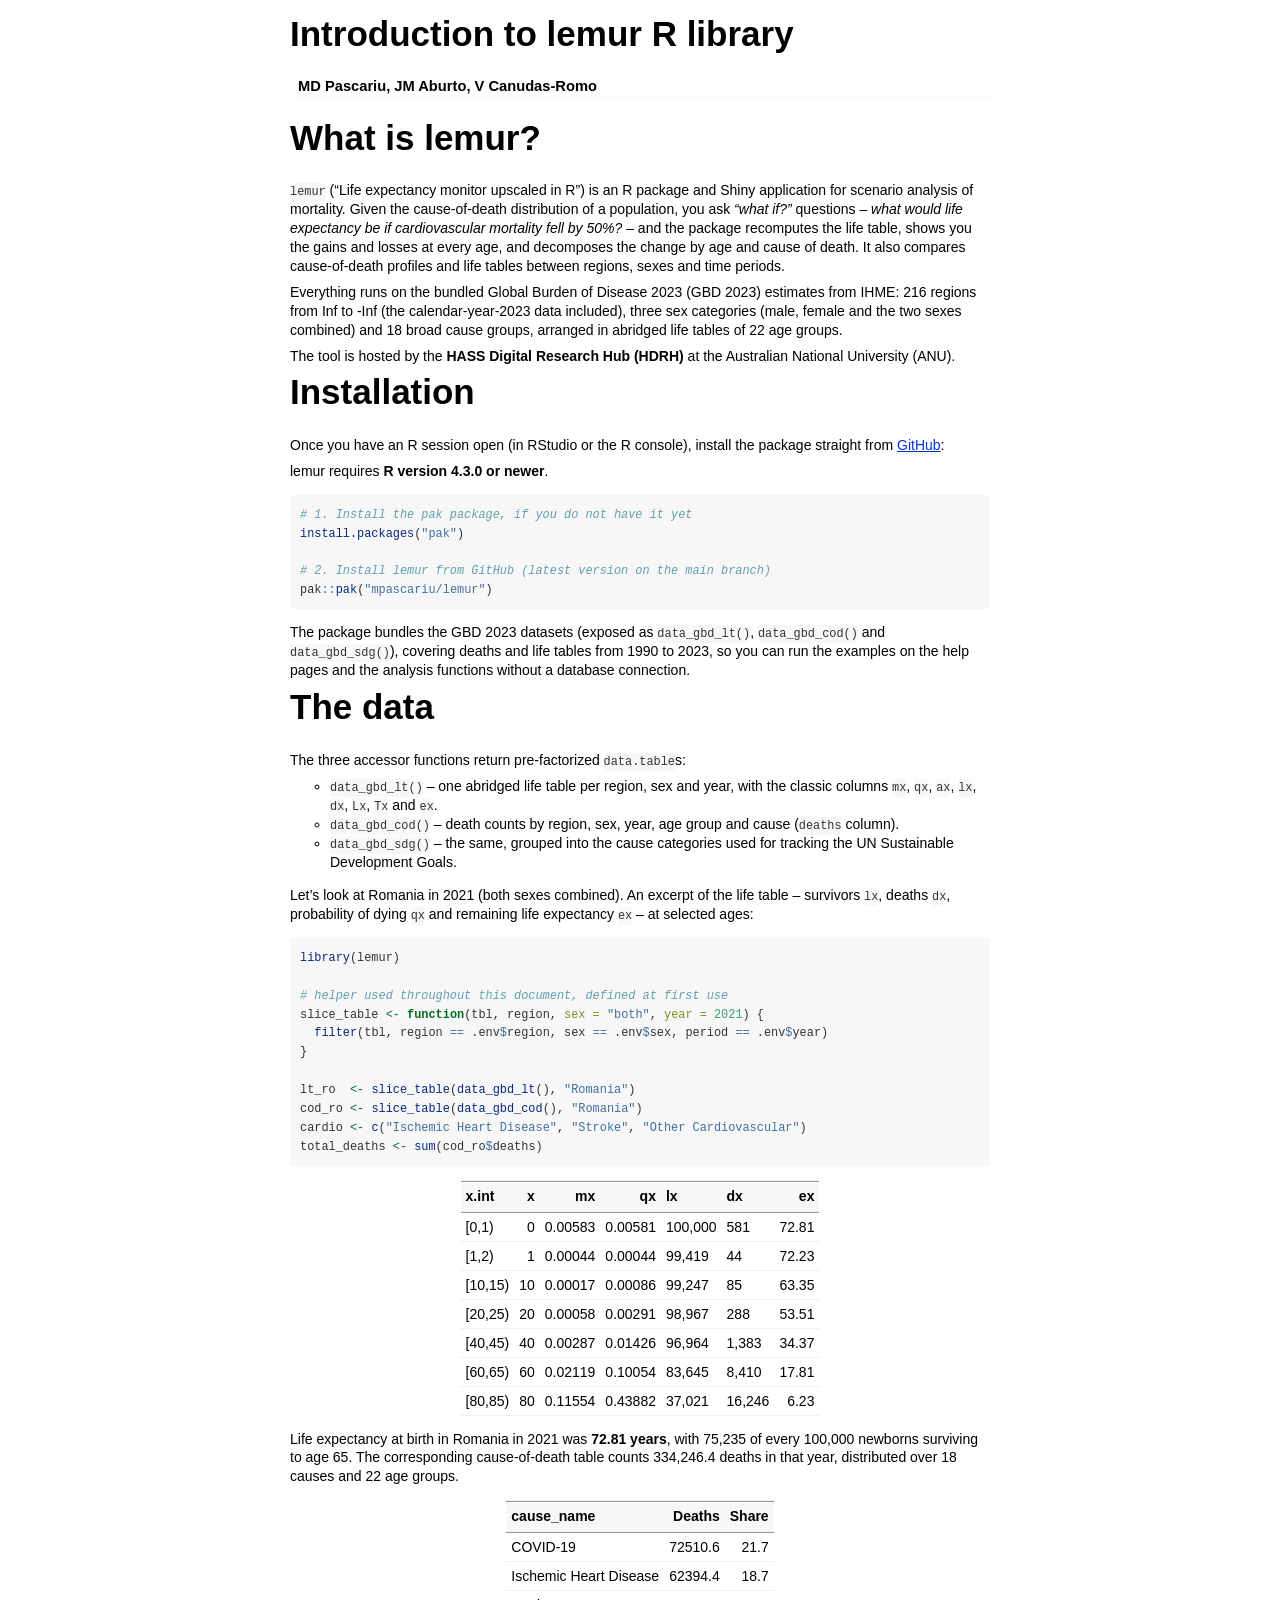
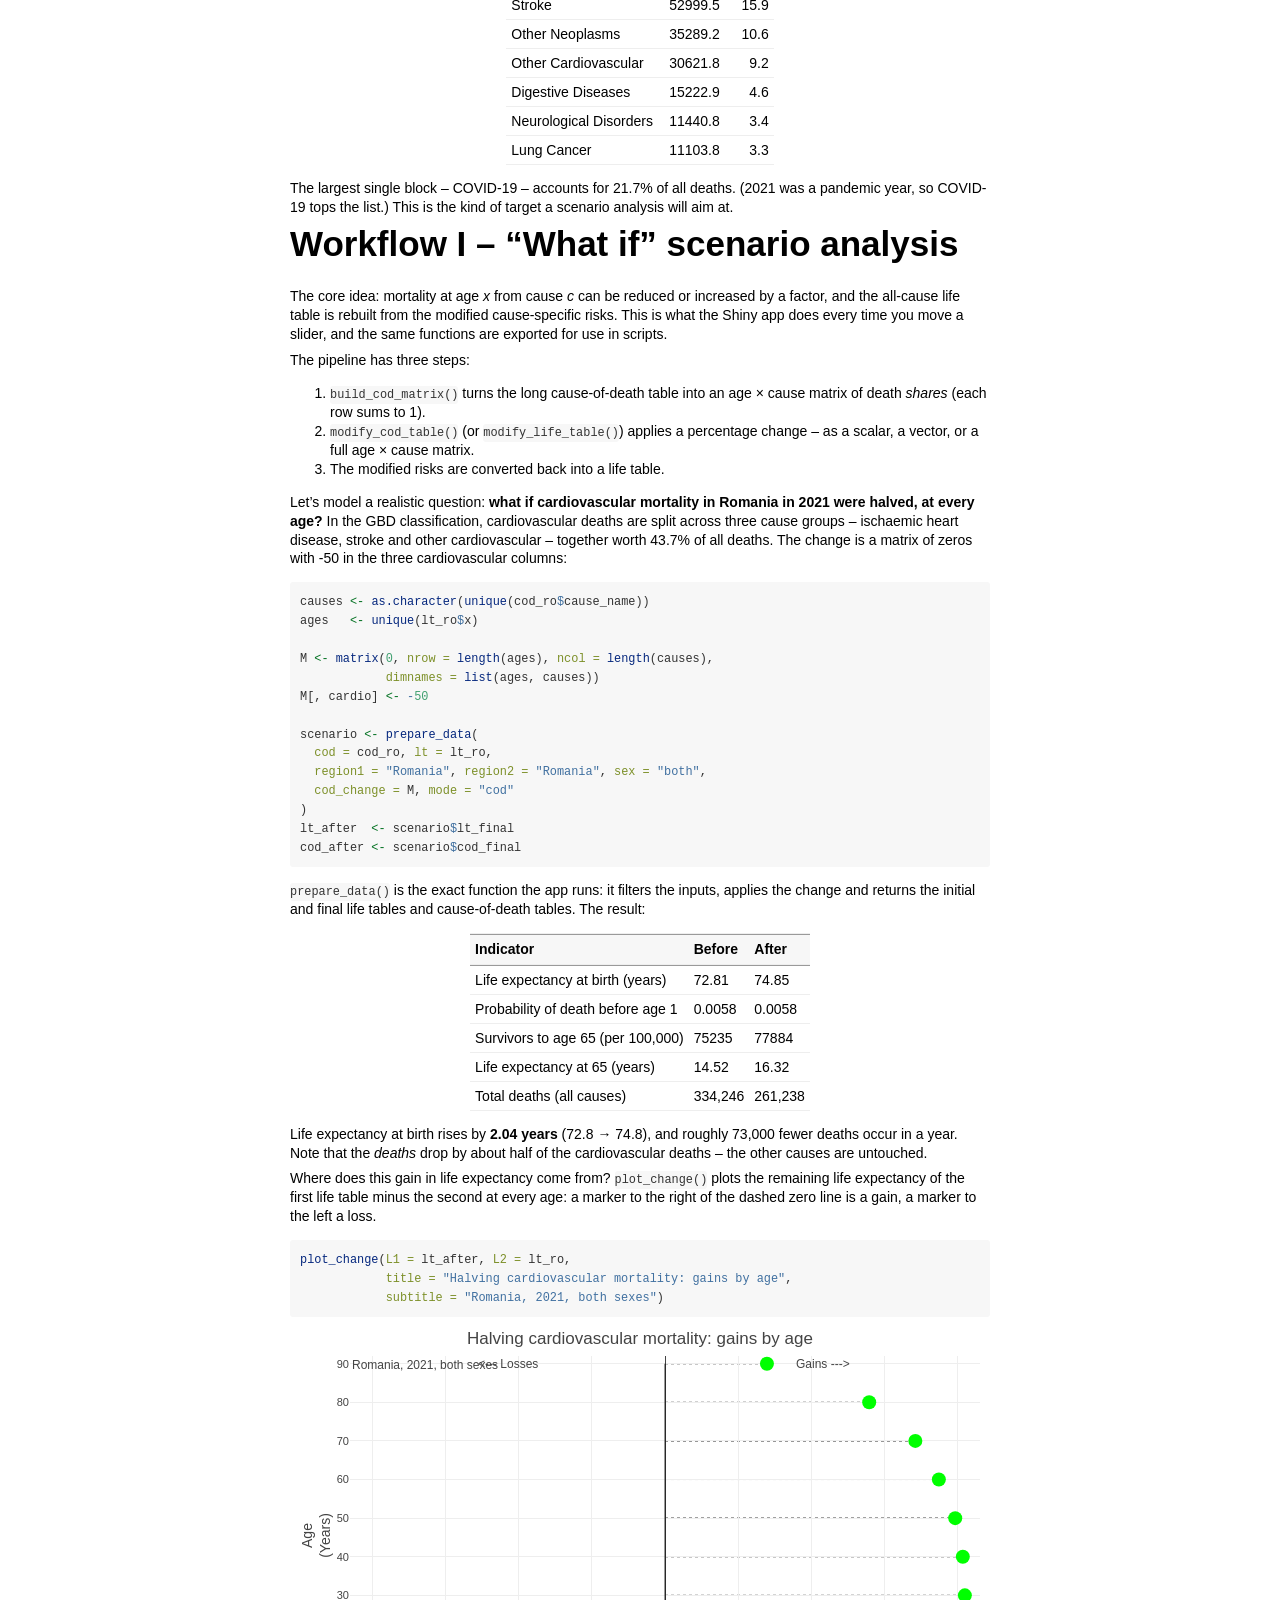
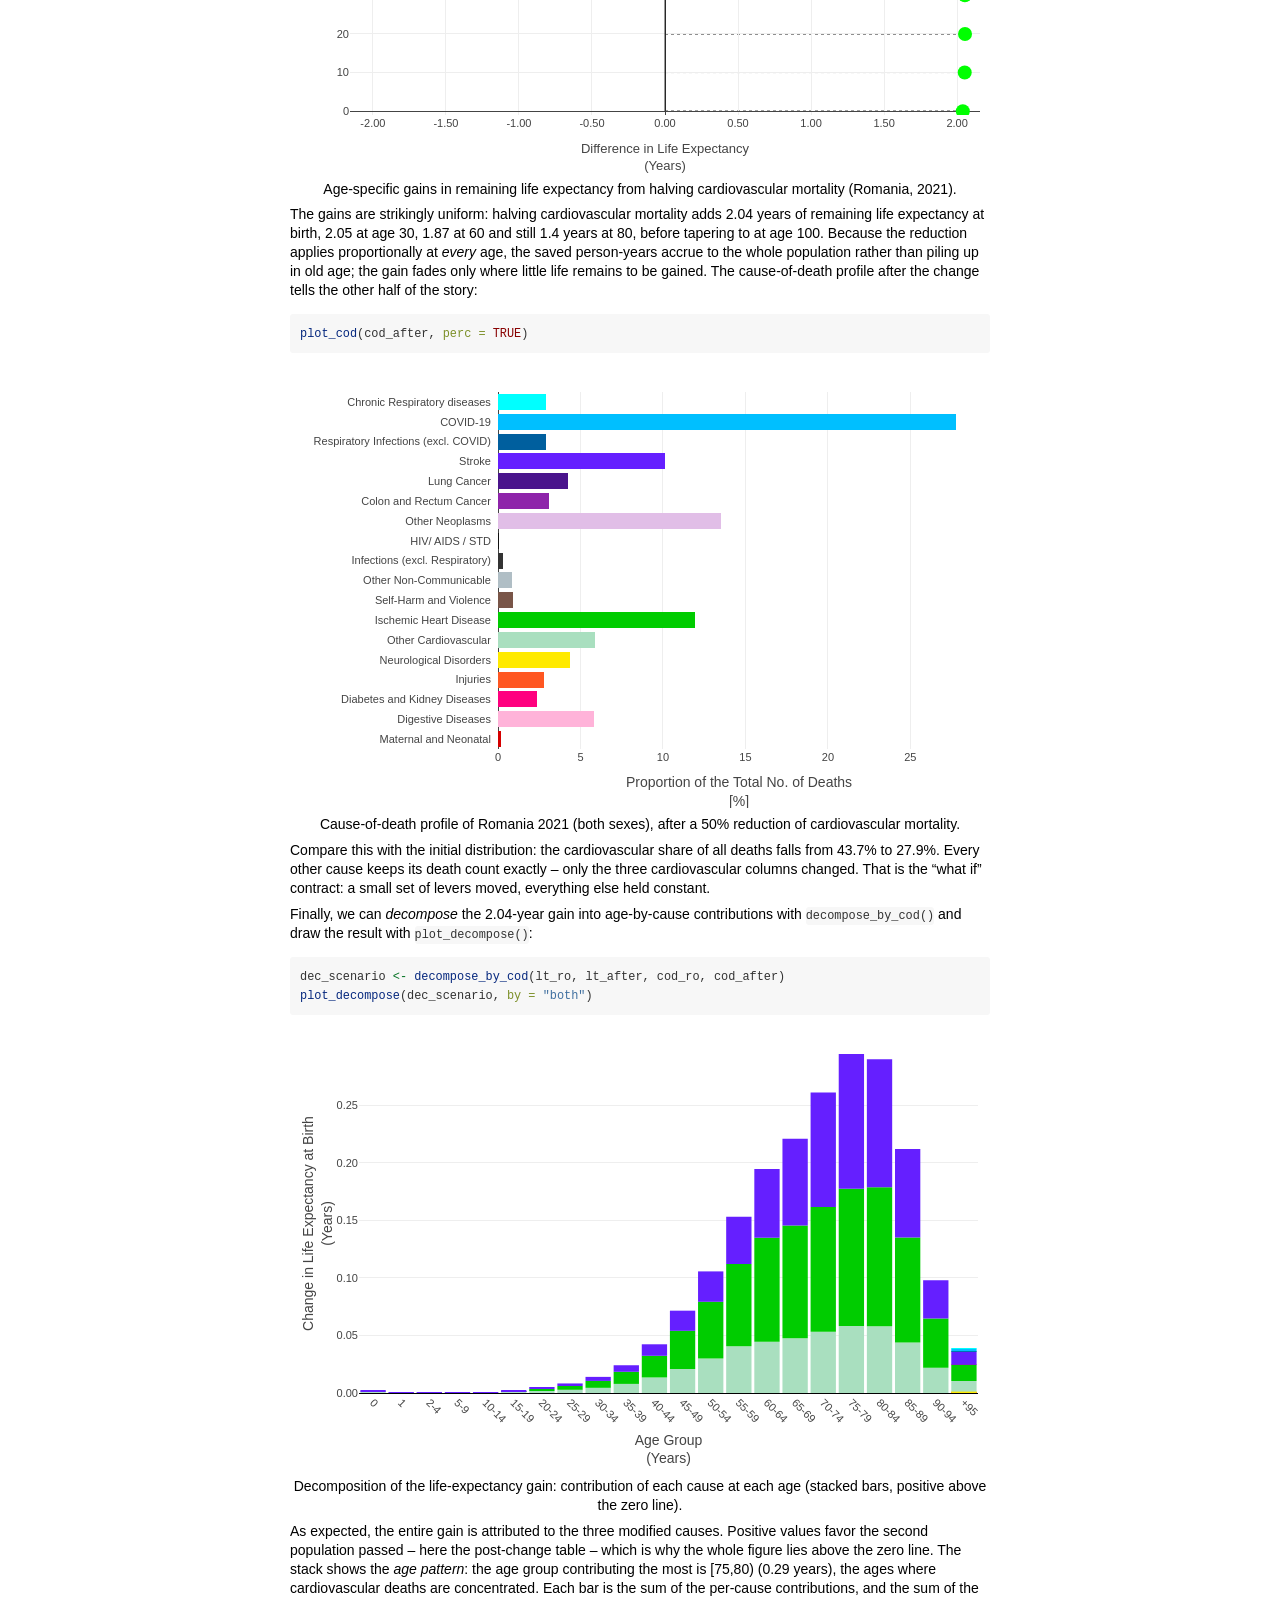
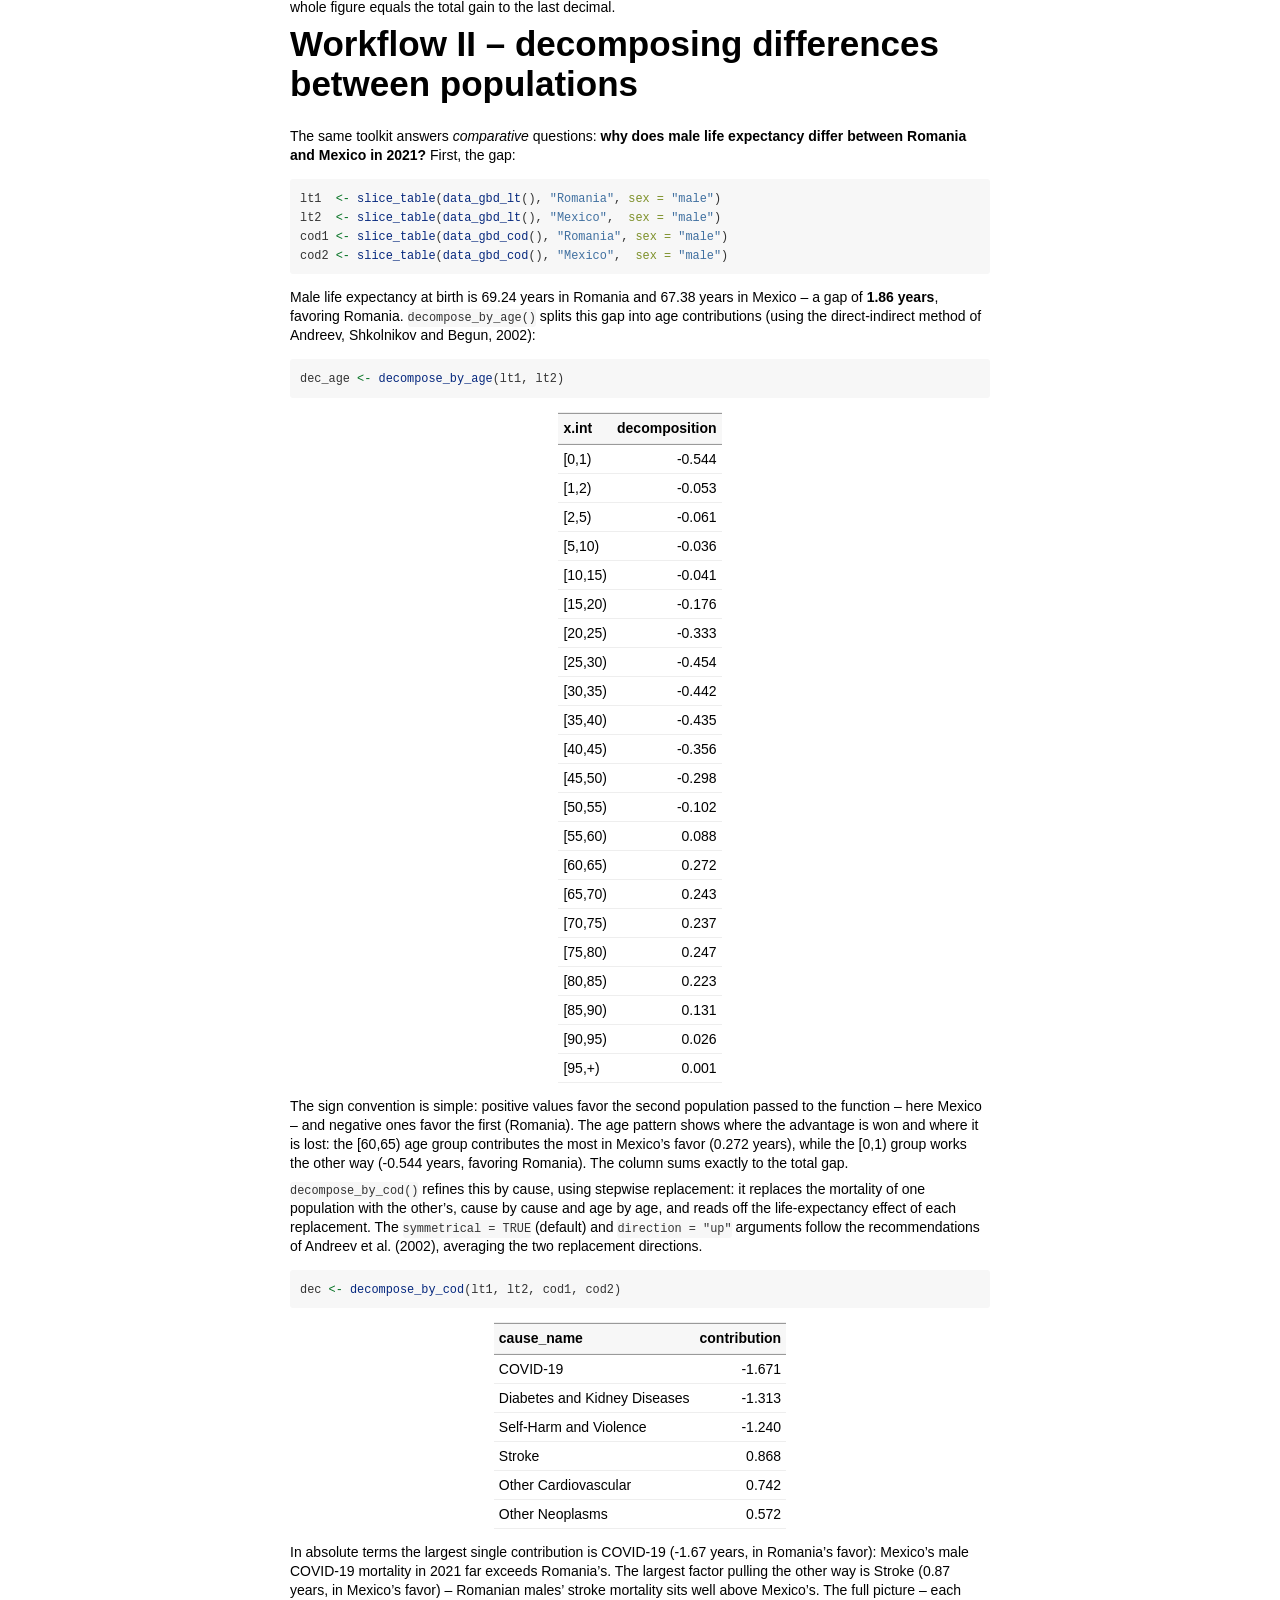
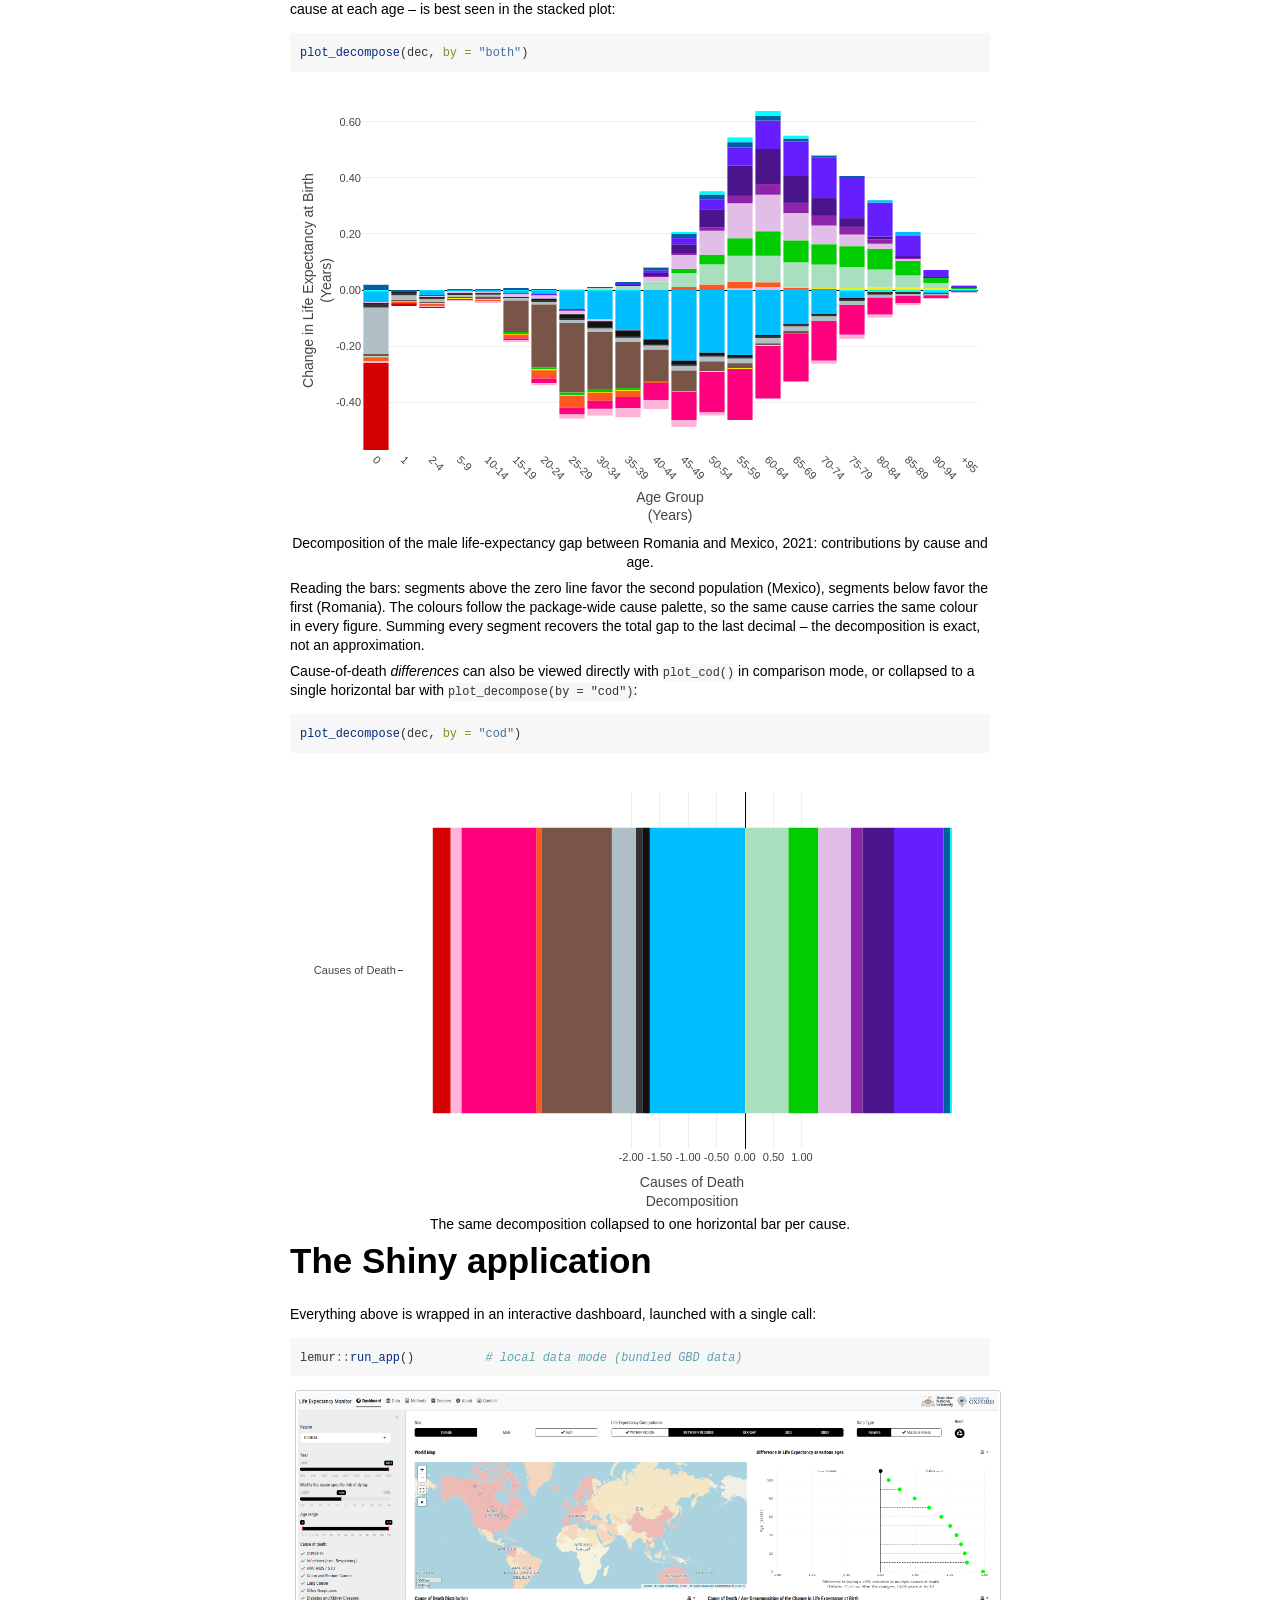
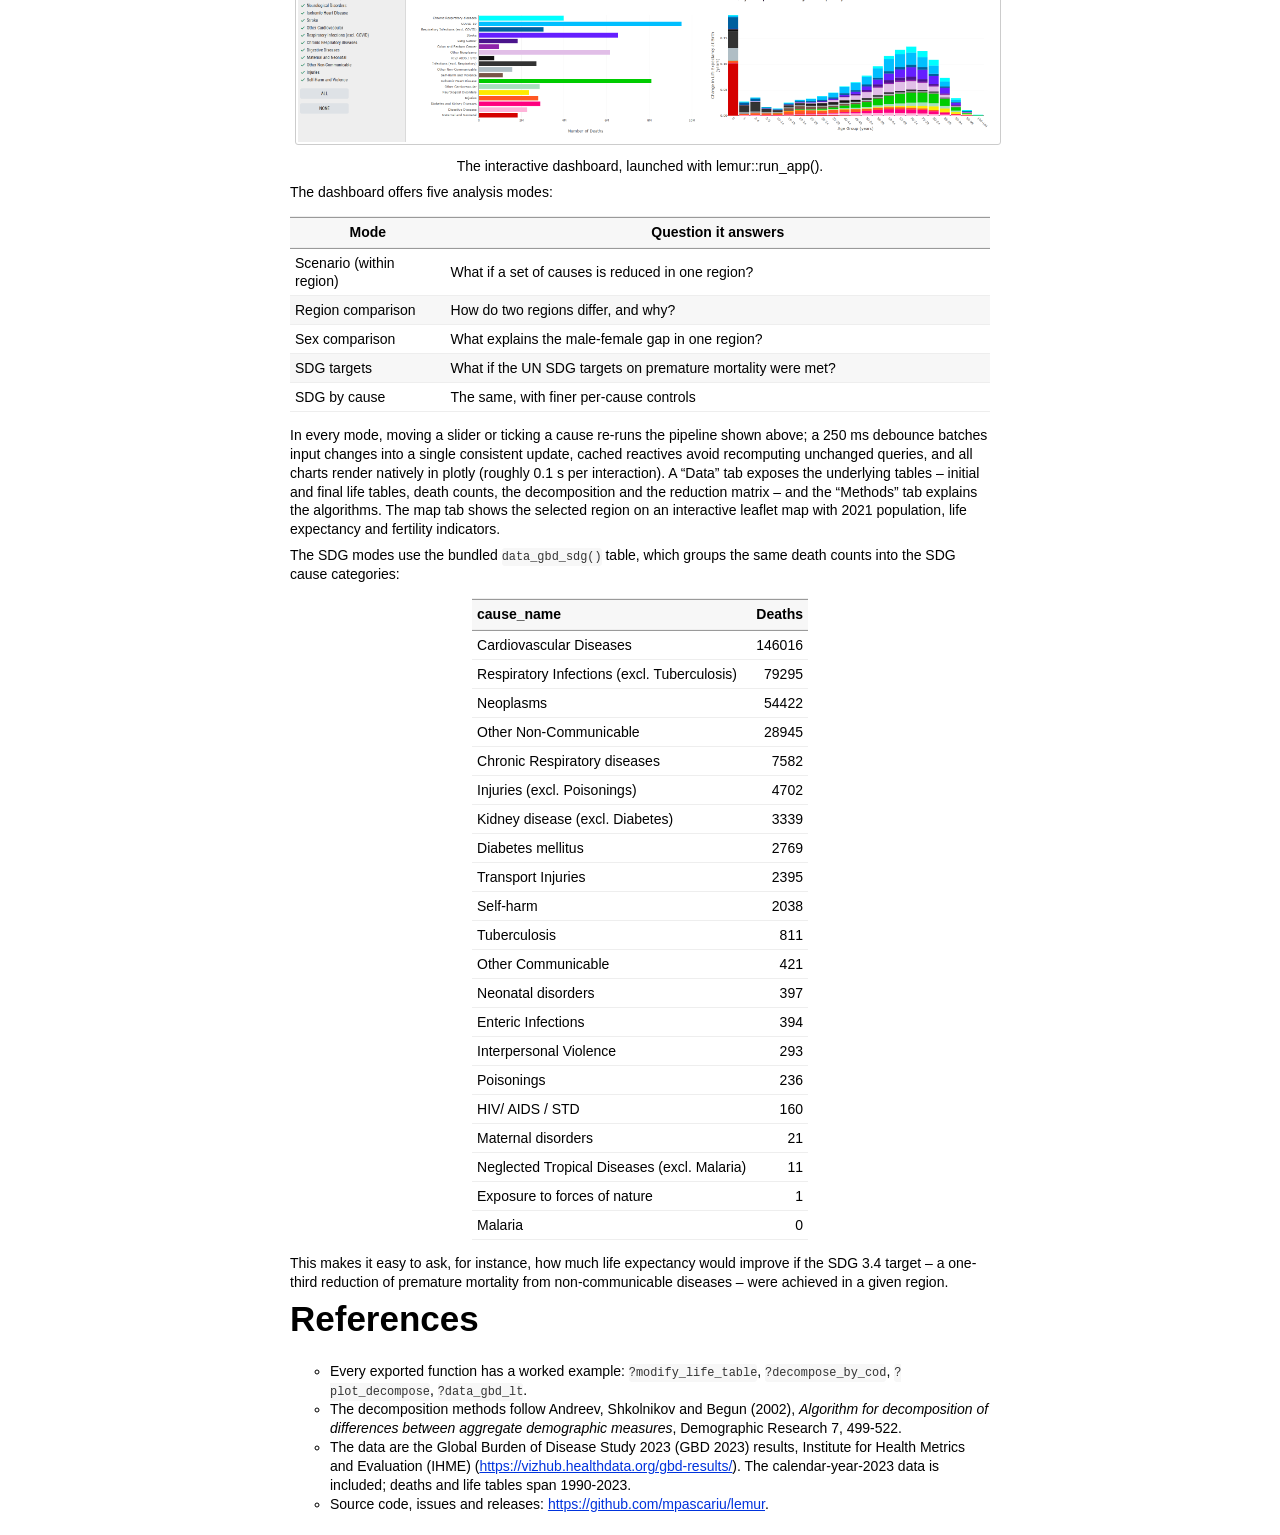
